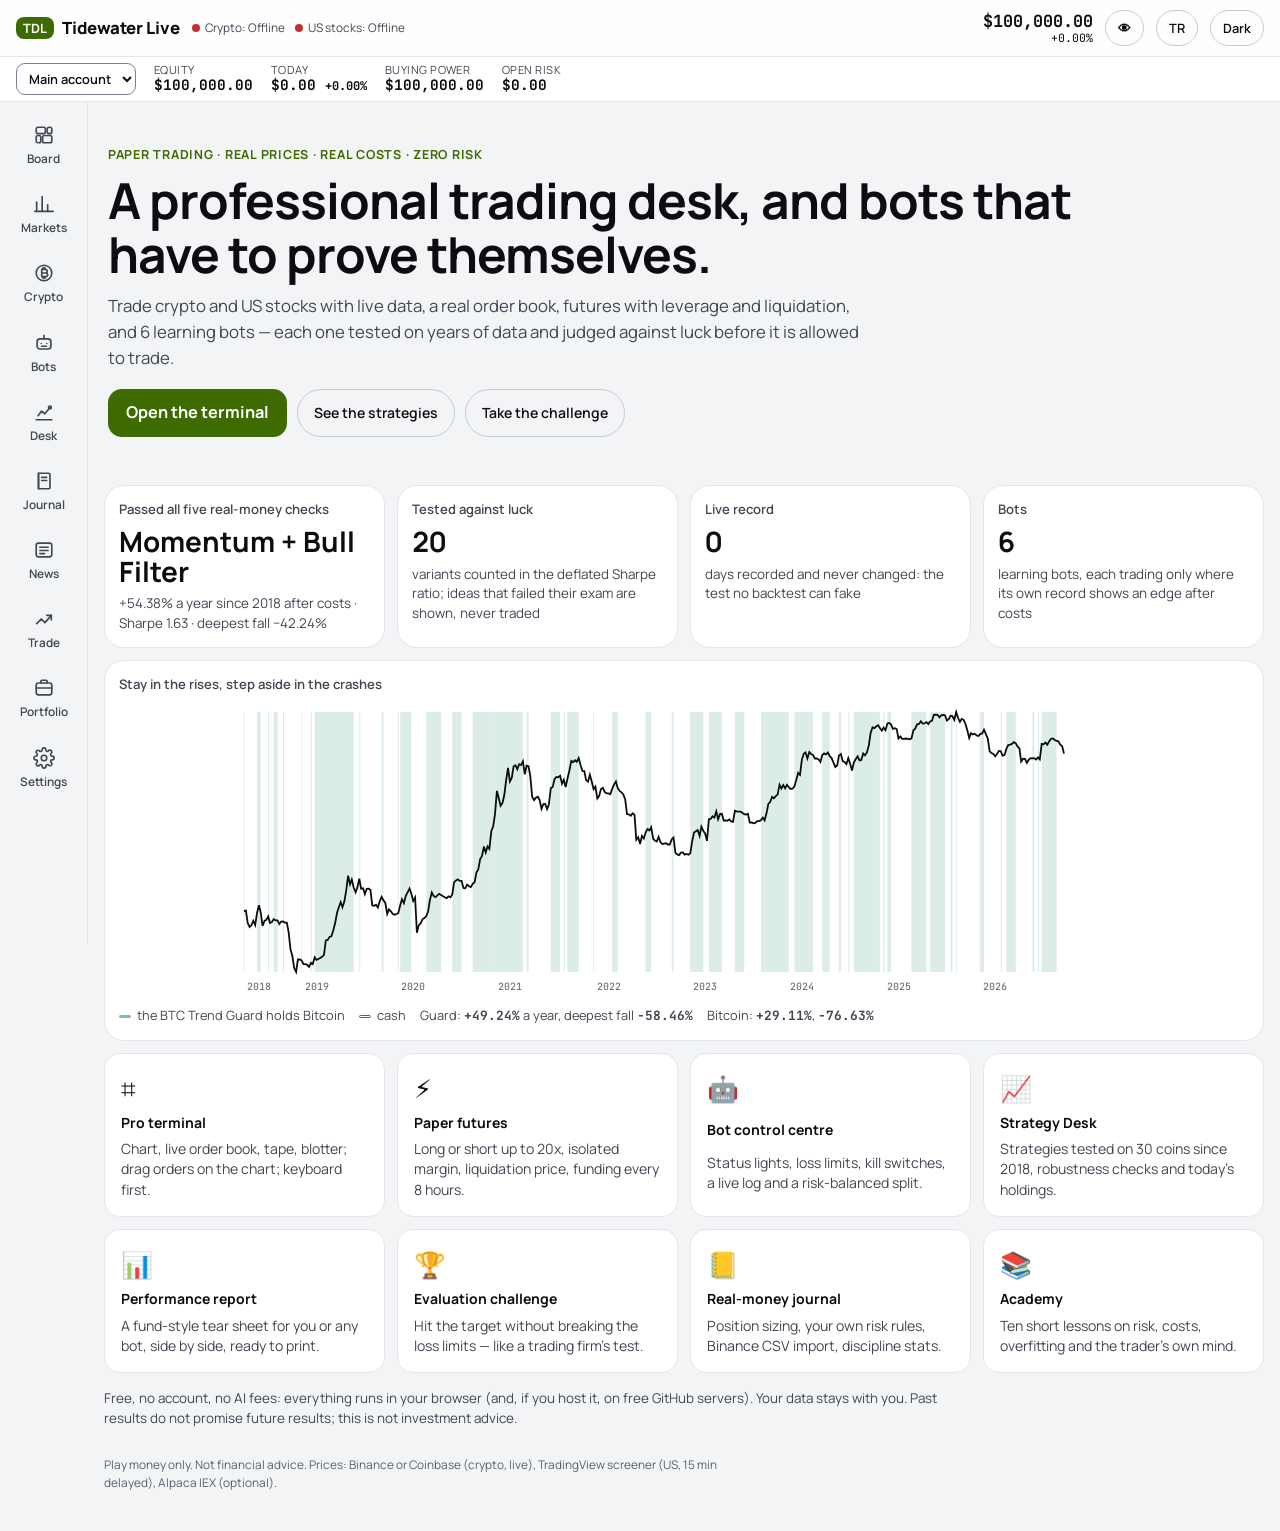
==== index.html @ 983a0f5e "Tidewater Live: site, bots and full source Root: the published kit (GitHub Pages site, PWA files, se" ====
<!doctype html>
<html lang="en">
<head>
<meta charset="utf-8">
<meta name="viewport" content="width=device-width,initial-scale=1,viewport-fit=cover">
<title>Tidewater Live: paper trading with real prices</title>
<meta name="description" content="Practise trading crypto and the whole US stock market with play money and real prices. Free, no sign-up.">
<link rel="manifest" href="manifest.webmanifest">
<meta name="theme-color" content="#0b0d10">
<link rel="icon" href="icon.svg" type="image/svg+xml">
<link rel="apple-touch-icon" href="icon-192.png">
<link rel="preconnect" href="https://fonts.googleapis.com">
<link rel="preconnect" href="https://fonts.gstatic.com" crossorigin>
<link rel="stylesheet" href="https://fonts.googleapis.com/css2?family=Manrope:wght@400;500;600;700;800&family=JetBrains+Mono:wght@400;500;600&display=swap">
<style>:root{
  color-scheme:dark;
  --bg:#0b0d10; --surface-1:#14171c; --surface-2:#1a1e24; --surface-3:#22272f;
  --glass:rgba(11,13,16,.82); --scrim:rgba(0,0,0,.66);
  --line:#252a32; --line-strong:#3a414c; --control-border:#68727f;
  --ink:#f5f7fa; --ink-2:#b4bbc7; --ink-3:#959dab;
  --accent:#c6ff3d; --accent-hover:#d4ff6a; --accent-press:#b0ec22; --on-accent:#0b0d10; --accent-soft:#232d10;
  --gain:#2fdd92; --gain-soft:#0f2a1e; --loss:#ff6b6b; --loss-soft:#351b1d; --on-trade:#0b0d10;
  --warn:#ffb547; --warn-soft:#332611; --brass:#e9c46a; --brass-soft:#2f2713; --focus:#c6ff3d;
  --chart-grid:#1b1f26; --chart-line:#eef1f5; --chart-area-gain:rgba(76,199,144,.14); --chart-area-loss:rgba(242,125,117,.14); --chart-volume:#2b313b; --chart-compare:#959dab;
  --elev-raised:0 10px 30px rgba(0,0,0,.4); --elev-overlay:0 28px 70px rgba(0,0,0,.62);
  --p-hp:#60a5fa; --p-wf:#f87171; --p-ga:#4ade80; --p-nr:#c4b5fd;
  --c-ai:#e9eef5; --ai-atlas:#eaa84a; --ai-pulse:#a78bfa; --ai-sentinel:#22d3ee;
  --c-mm:#6ea8fe; --c-value:#4cc790; --c-trend:#fb923c; --c-contrarian:#a78bfa; --c-pairs:#22d3ee; --c-news:#f472b6; --c-bear:#a8a29e; --c-index:#facc15; --c-whale:#93c5fd; --c-retail:#a3e635;
}
:root[data-tdx-theme="light"]{
  color-scheme:light;
  --bg:#f3f4f6; --surface-1:#ffffff; --surface-2:#ffffff; --surface-3:#eef0f3;
  --glass:rgba(255,255,255,.86); --scrim:rgba(11,13,16,.42);
  --line:#e3e6eb; --line-strong:#c5cbd4; --control-border:#7a8394;
  --ink:#0b0d10; --ink-2:#3f4753; --ink-3:#56606d;
  --accent:#3d6b00; --accent-hover:#335a00; --accent-press:#2a4a00; --on-accent:#ffffff; --accent-soft:#e9f5d3;
  --gain:#0a7c4d; --gain-soft:#e0f3e9; --loss:#c2302c; --loss-soft:#fbe5e4; --on-trade:#ffffff;
  --warn:#8f5400; --warn-soft:#fbefdc; --brass:#7f6110; --brass-soft:#f6efd9; --focus:#3d6b00;
  --chart-grid:#e9ecf0; --chart-line:#0b0d10; --chart-area-gain:rgba(13,122,78,.10); --chart-area-loss:rgba(192,55,47,.10); --chart-volume:#d5dae2; --chart-compare:#556275;
  --elev-raised:0 1px 2px rgba(16,24,40,.05),0 10px 28px rgba(16,24,40,.08); --elev-overlay:0 24px 64px rgba(16,24,40,.18);
  --p-hp:#1d4ed8; --p-wf:#dc2626; --p-ga:#15803d; --p-nr:#7c3aed;
  --c-ai:#0d1522; --ai-atlas:#b45309; --ai-pulse:#7c3aed; --ai-sentinel:#0e7490;
  --c-mm:#1f5fd1; --c-value:#0d7a4e; --c-trend:#c2410c; --c-contrarian:#7c3aed; --c-pairs:#0e7490; --c-news:#be185d; --c-bear:#57534e; --c-index:#a16207; --c-whale:#1e3a8a; --c-retail:#65a30d;
}
:root{--f-body:"Manrope",system-ui,-apple-system,"Segoe UI",sans-serif;--f-display:"Manrope",system-ui,-apple-system,"Segoe UI",sans-serif;--f-mono:"JetBrains Mono",ui-monospace,Menlo,Consolas,monospace}

/* Tidewater Live: layout and components (colours come from tokens.css, the same as the game) */
*{box-sizing:border-box}
html,body{margin:0}
body{background:var(--bg);color:var(--ink);font-family:var(--f-body);font-size:14px;line-height:1.45;-webkit-font-smoothing:antialiased}
button,input,select{font:inherit;color:inherit}
a{color:inherit}
.mono{font-family:var(--f-mono);font-variant-numeric:tabular-nums}
.up{color:var(--gain)}.down{color:var(--loss)}.muted{color:var(--ink-2)}.warn{color:var(--warn)}
.sr{position:absolute!important;width:1px;height:1px;margin:-1px;padding:0;overflow:hidden;clip:rect(0 0 0 0);white-space:nowrap;border:0}
:focus-visible{outline:3px solid var(--focus);outline-offset:2px}
/* frame */
.lv-top{position:sticky;top:0;z-index:20;display:flex;align-items:center;gap:12px;padding:10px max(16px,env(safe-area-inset-right,0px)) 10px max(16px,env(safe-area-inset-left,0px));background:var(--glass);backdrop-filter:blur(10px);border-bottom:1px solid var(--line)}
.lv-brand{display:flex;align-items:center;gap:8px;font-family:var(--f-display);font-weight:800;font-size:1.05rem;text-decoration:none}
.lv-brand b{background:var(--accent);color:var(--on-accent);border-radius:8px;padding:2px 7px;font-size:.8rem}
.lv-top .sp{flex:1}
.lv-nw{display:flex;flex-direction:column;align-items:flex-end;line-height:1.15}.lv-nw b{font-size:1.05rem}.lv-nw small{font-size:.72rem}
.lv-dots{display:flex;gap:10px;font-size:.74rem;color:var(--ink-2)}.lv-dot{display:inline-flex;align-items:center;gap:5px;white-space:nowrap}
.lv-dot i{width:8px;height:8px;border-radius:50%;background:var(--ink-3)}.lv-dot.ok i{background:var(--gain)}.lv-dot.mid i{background:var(--warn)}.lv-dot.bad i{background:var(--loss)}
.lv-tb{border:1px solid var(--line-strong);background:none;border-radius:999px;min-height:36px;padding:0 12px;cursor:pointer;font-weight:600;font-size:.8rem}
.lv-tb:hover{border-color:var(--ink-2)}
.lv-shell{display:grid;grid-template-columns:88px minmax(0,1fr);min-height:calc(100vh - 58px)}
.lv-nav{position:sticky;top:58px;align-self:start;height:calc(100vh - 58px);display:flex;flex-direction:column;gap:6px;padding:12px 8px;border-right:1px solid var(--line)}
.lv-nav a{display:flex;flex-direction:column;align-items:center;gap:4px;padding:10px 4px;border-radius:14px;text-decoration:none;color:var(--ink-2);font-size:.74rem;font-weight:600;min-height:56px;justify-content:center}
.lv-nav a svg{width:22px;height:22px;fill:none;stroke:currentColor;stroke-width:1.8;stroke-linecap:round;stroke-linejoin:round}
.lv-nav a:hover{color:var(--ink);background:var(--surface-2)}.lv-nav a[aria-current="page"]{color:var(--ink);background:var(--accent-soft)}.lv-nav a[aria-current="page"] svg{stroke:var(--accent)}
.lv-main{padding:16px max(16px,env(safe-area-inset-right,0px)) 40px 16px;min-width:0}
[hidden]{display:none!important}
.lv-h1{font-family:var(--f-display);font-size:clamp(1.4rem,3.5vw,2rem);margin:0 0 12px}
.lv-foot{margin:28px 0 0;font-size:.74rem;color:var(--ink-3);max-width:90ch}
/* tiles and panels (the Board look from the game) */
.bd{display:grid;grid-template-columns:repeat(4,minmax(0,1fr));grid-auto-flow:dense;gap:12px;max-width:1400px}
.bd-t,.pn{background:var(--surface-1);border:1px solid var(--line);border-radius:20px;padding:14px;display:flex;flex-direction:column;gap:8px;min-width:0}
.bd-t.w2{grid-column:span 2}.bd-t.h2{grid-row:span 2}
.bd-th{display:flex;align-items:center;gap:8px}.bd-th h2{margin:0;font-size:.82rem;font-weight:600;color:var(--ink-2)}.bd-th .sp{flex:1}
.bd-dot{width:8px;height:8px;border-radius:50%;flex:none;background:var(--accent)}.bd-dot.mk{background:#62b6ff}.bd-dot.game{background:var(--warn)}.bd-dot.news{background:var(--gain)}
.bd-big{font-family:var(--f-display);font-weight:700;font-size:1.75rem;line-height:1.05}
.bd-sub{font-size:.84rem;color:var(--ink-2);margin:0}
.bd-row{display:flex;justify-content:space-between;align-items:flex-end;gap:10px;flex-wrap:wrap}
.bd-more{font-size:.84rem;font-weight:600;text-decoration:none;min-height:32px;display:inline-flex;align-items:center;background:none;border:0;padding:0;cursor:pointer}
.bd-more:hover{text-decoration:underline}
.bd-spark{width:100%;height:70px;display:block}.bd-line{fill:none;stroke:var(--accent);stroke-width:2.2;vector-effect:non-scaling-stroke}.bd-area{fill:color-mix(in srgb,var(--accent) 16%,transparent)}
.hm-sec{font-size:.72rem;font-family:var(--f-mono);letter-spacing:.08em;text-transform:uppercase;color:var(--ink-2);margin:4px 0 2px}
.hm{display:grid;grid-template-columns:repeat(auto-fill,minmax(92px,1fr));gap:4px}
.hm button{border:0;border-radius:10px;padding:7px 8px;display:flex;flex-direction:column;align-items:flex-start;gap:1px;color:var(--ink);cursor:pointer;min-height:54px;text-align:left;transition:background-color .5s}
.hm button b{font-size:.82rem}.hm button span{font-size:.72rem}
.hm button[aria-pressed="true"]{outline:2px solid var(--ink);outline-offset:-2px}
.seg{display:inline-flex;gap:2px;padding:3px;border-radius:999px;background:var(--surface-3);flex-wrap:wrap}
.seg button{border:0;background:none;border-radius:999px;padding:0 12px;min-height:32px;cursor:pointer;font-size:.8rem;font-weight:600;color:var(--ink-2)}
.seg button[aria-pressed="true"]{background:var(--surface-1);color:var(--ink);box-shadow:0 1px 3px rgba(0,0,0,.25)}
.bs{display:grid;grid-template-columns:1fr 1fr;gap:8px}
.bs button,.go{min-height:48px;border-radius:14px;border:0;font-family:var(--f-display);font-weight:700;font-size:1.02rem;cursor:pointer}
.b-buy{background:#34d58a;color:#04120b}.b-sell{background:#ff7480;color:#1a0306}
.go{background:var(--accent);color:var(--on-accent);padding:0 18px}.go:disabled,.bs button:disabled{opacity:.45;cursor:not-allowed}
.ghost{border:1px solid var(--line-strong);background:none;border-radius:999px;min-height:40px;padding:0 16px;cursor:pointer;font-weight:600}
.ghost.sm{min-height:32px;padding:0 12px;font-size:.8rem}
.msg{min-height:1.3em;font-size:.84rem;color:var(--ink-2);margin:0}
.lg{list-style:none;margin:0;padding:0;display:grid;gap:4px}
.lg li{display:grid;grid-template-columns:28px minmax(0,1fr) minmax(40px,1fr) 70px;gap:8px;align-items:center;font-size:.82rem;padding:4px 6px;border-radius:8px}
.lg li.me{background:transparent;box-shadow:inset 3px 0 0 var(--accent);font-weight:700}
.lg .bar{height:8px;border-radius:4px;background:var(--surface-3);overflow:hidden}.lg .bar i{display:block;height:100%;border-radius:4px}
.cal{display:grid;grid-template-columns:repeat(15,minmax(0,1fr));gap:3px}.cal i{aspect-ratio:1;border-radius:4px;background:var(--surface-3)}.cal i.g{background:var(--gain)}.cal i.r{background:var(--loss)}
.ib{list-style:none;margin:0;padding:0;display:grid;gap:6px;font-size:.82rem}.ib li{display:grid;grid-template-columns:20px minmax(0,1fr);gap:6px}.ib time{display:block;font-size:.7rem;color:var(--ink-3)}
.gauge{height:10px;border-radius:5px;background:linear-gradient(90deg,var(--loss),var(--warn),var(--gain));position:relative}.gauge i{position:absolute;top:-4px;width:4px;height:18px;border-radius:2px;background:var(--ink);transform:translateX(-50%);transition:left 1s}
/* trade screen */
.tr-grid{display:grid;grid-template-columns:minmax(0,1.6fr) minmax(300px,1fr);gap:12px;max-width:1400px}
.tr-col{display:flex;flex-direction:column;gap:12px;min-width:0}
.tr-head{display:flex;align-items:flex-end;gap:14px;flex-wrap:wrap}.tr-head select{min-height:42px;border-radius:12px;border:1px solid var(--line-strong);background:var(--surface-1);padding:0 10px;font-weight:700}
.tr-px{font-family:var(--f-display);font-weight:800;font-size:2rem;line-height:1}
.tr-facts{display:flex;gap:16px;flex-wrap:wrap;font-size:.78rem;color:var(--ink-2)}.tr-facts b{color:var(--ink)}
.chart{width:100%;height:300px;display:block}.chart .gl{stroke:var(--chart-grid)}.chart text{fill:var(--ink-3);font-size:10px;font-family:var(--f-mono)}
.chart .cu{fill:var(--gain);stroke:var(--gain)}.chart .cd{fill:var(--loss);stroke:var(--loss)}
.book{width:100%;border-collapse:collapse;font-family:var(--f-mono);font-size:.78rem}.book td{padding:2px 6px;position:relative}.book td.r{text-align:right}
.book .ask{color:var(--loss)}.book .bid{color:var(--gain)}.book .dep{position:absolute;top:1px;bottom:1px;right:0;opacity:.16;border-radius:3px}.book .ask .dep{background:var(--loss)}.book .bid .dep{background:var(--gain)}
.book .mid td{text-align:center;color:var(--ink-2);font-family:var(--f-body);font-size:.72rem;padding:4px}
.fld{display:grid;gap:4px;font-size:.8rem;font-weight:600;color:var(--ink-2)}.fld input{min-height:44px;border-radius:12px;border:1px solid var(--control-border);background:var(--surface-2);padding:0 12px;font-family:var(--f-mono);font-size:1rem;color:var(--ink);width:100%}
.fld-row{display:flex;gap:8px;align-items:flex-end}.fld-row .fld{flex:1}
.tbl{width:100%;border-collapse:collapse;font-size:.8rem}.tbl th,.tbl td{padding:7px 8px;text-align:left;border-bottom:1px solid var(--line);white-space:nowrap}.tbl th{font-size:.72rem;color:var(--ink-2);font-weight:600}.tbl .r{text-align:right}
.tblw{overflow-x:auto}
.empty{color:var(--ink-3);font-size:.84rem;margin:6px 0}
/* order journey card */
.oj{border:1px solid color-mix(in srgb,var(--accent) 40%,var(--line));background:color-mix(in srgb,var(--accent) 6%,var(--surface-1));border-radius:16px;padding:10px 12px;display:grid;gap:6px;font-size:.8rem}
.oj-h{display:flex;justify-content:space-between;align-items:center}.oj-h b{font-family:var(--f-display);font-size:.95rem}
.oj ol{list-style:none;margin:0;padding:0;display:grid;gap:3px}.oj li{display:grid;grid-template-columns:minmax(0,max-content) minmax(40px,1fr) max-content;gap:8px;align-items:center;font-family:var(--f-mono);font-size:.76rem}
.oj .bar{height:10px;border-radius:4px;background:color-mix(in srgb,var(--ink-3) 35%,transparent);overflow:hidden}.oj .bar i{display:block;height:100%;background:var(--accent)}
.oj-x{background:none;border:0;font-size:1.2rem;cursor:pointer;color:var(--ink-2);min-width:32px;min-height:32px}
/* settings */
.set{max-width:720px;display:grid;gap:12px}.set .pn h2{margin:0;font-size:1rem}.set .pn p{margin:0}
.st-ok{color:var(--gain);font-weight:700}.st-bad{color:var(--loss);font-weight:700}.st-mid{color:var(--warn);font-weight:700}
.toast{position:fixed;left:50%;bottom:calc(84px + env(safe-area-inset-bottom,0px));transform:translateX(-50%);background:var(--surface-3);color:var(--ink);border:1px solid var(--line-strong);border-radius:14px;padding:10px 16px;font-size:.86rem;max-width:calc(100vw - 32px);z-index:40;box-shadow:var(--elev-overlay)}
@media (max-width:1100px){.bd{grid-template-columns:repeat(2,minmax(0,1fr))}.tr-grid{grid-template-columns:minmax(0,1fr)}}
@media (max-width:760px){
  .lv-shell{grid-template-columns:minmax(0,1fr)}
  .lv-nav{position:fixed;top:auto;bottom:0;left:0;right:0;height:auto;flex-direction:row;justify-content:space-around;padding:6px 6px calc(6px + env(safe-area-inset-bottom,0px));border-right:0;border-top:1px solid var(--line);background:var(--glass);backdrop-filter:blur(10px);z-index:20}
  .lv-nav a{flex:1;min-height:52px}
  .lv-main{padding-bottom:96px}
  .lv-dots{display:none}
  .lv-brand span{display:none}.lv-top{gap:8px}.lv-tb{padding:0 10px}
  .bd{grid-template-columns:minmax(0,1fr)}.bd-t.w2{grid-column:auto}
  .chart{height:230px}
}
@media (prefers-reduced-motion:reduce){*{transition:none!important;animation:none!important}}

/* Markets screen and the trade search */
.mk-ctl{display:grid;gap:10px;margin:12px 0}.mk-row{display:flex;flex-wrap:wrap;gap:8px;align-items:center}
#mk-sec{min-height:40px;border-radius:12px;border:1px solid var(--control-border);background:var(--surface-2);color:var(--ink);padding:0 10px;font:inherit;max-width:100%}
.mk-ctl .seg{flex-wrap:wrap;max-width:100%}
#mk-idx{margin-top:4px}.mk-i{display:grid;gap:4px;text-decoration:none;color:var(--ink)}a.mk-i:hover{border-color:var(--line-strong)}
.mk-tbl td,.mk-tbl th{white-space:nowrap}.mk-nm{max-width:280px;overflow:hidden;text-overflow:ellipsis}.mk-tk{font-weight:700;color:var(--ink)}
.tr-find{position:relative;margin-bottom:10px}.tr-hits{list-style:none;margin:0;padding:0;position:absolute;left:0;right:0;top:100%;z-index:15;background:var(--surface-1, var(--surface-2));border:1px solid var(--line);border-radius:12px;box-shadow:0 12px 30px rgba(0,0,0,.25);overflow:hidden}
.tr-hits:empty{display:none}.tr-hits li.empty{padding:10px 12px}
.tr-hits button{display:grid;grid-template-columns:72px minmax(0,1fr) auto;gap:8px;width:100%;text-align:left;padding:10px 12px;border:0;background:none;color:var(--ink);font:inherit;cursor:pointer;min-height:44px;align-items:center}
.tr-hits button:hover,.tr-hits button:focus-visible{background:var(--surface-3)}.tr-hits button span:nth-child(2){overflow:hidden;text-overflow:ellipsis;white-space:nowrap;color:var(--ink-2)}.tr-hits i{font-style:normal}
@media (max-width:760px){ .mk-nm{max-width:150px} .lv-nav a{font-size:.68rem} }

.perf{display:grid;gap:8px;padding:6px 0}.perf-h{margin:6px 0 0;font-size:.82rem;color:var(--ink-2);font-weight:600}
.perf-l{list-style:none;margin:0;padding:0;display:grid;gap:6px}.perf-l li{display:grid;grid-template-columns:90px minmax(0,1fr) 80px;gap:10px;align-items:center;font-size:.84rem}
.perf-l li>span:last-child{text-align:right}.pf-bar{position:relative;height:12px;background:var(--surface-3);border-radius:6px}
.pf-bar::after{content:"";position:absolute;left:50%;top:-2px;bottom:-2px;width:1px;background:var(--line-strong)}
.pf-bar i{position:absolute;top:0;bottom:0;border-radius:6px}.pf-bar i.pos{left:50%;background:var(--gain)}.pf-bar i.neg{right:50%;background:var(--loss)}
.rng{display:grid;grid-template-columns:auto minmax(0,1fr) auto;gap:10px;align-items:center;font-size:.8rem}.rng-b{position:relative;height:8px;border-radius:4px;background:linear-gradient(90deg,var(--loss),var(--warn),var(--gain))}
.rng-b i{position:absolute;top:-5px;width:4px;height:18px;margin-left:-2px;border-radius:2px;background:var(--ink)}
.tr-det{margin-top:8px;padding-top:8px;border-top:1px solid var(--line)}
#mk-idx{grid-template-columns:repeat(5,minmax(0,1fr))}
@media (max-width:1100px){ #mk-idx{grid-template-columns:repeat(3,minmax(0,1fr))} }
@media (max-width:760px){ #mk-idx{grid-template-columns:repeat(2,minmax(0,1fr))} #mk-idx .mk-i:last-child{grid-column:1/-1} .mk-i .bd-big{font-size:1.25rem} .mk-i{padding:12px} }

/* Crypto screen and the bots */
.cx-top{grid-template-columns:repeat(4,minmax(0,1fr))!important}.cx-sec{margin-top:16px;display:grid;gap:10px}.cx-sh{display:flex;align-items:baseline;justify-content:space-between;gap:10px;flex-wrap:wrap}.cx-sh h2{margin:0;font-size:1.15rem}
.cx-find{flex:1;min-width:200px}
.ai-grid{display:grid;grid-template-columns:repeat(3,minmax(0,1fr));gap:12px}
.ai-card{background:var(--surface-1);border:1px solid var(--line);border-radius:18px;padding:16px;display:grid;gap:8px;align-content:start}.ai-card.off{opacity:.7}
.ai-card header{display:flex;gap:10px;align-items:center}.ai-card h3{margin:0;font-size:1.05rem}.ai-ico{font-size:1.6rem;line-height:1}
.ai-tag{font-size:.74rem;color:var(--ink-2);font-weight:600}.ai-d{margin:0;font-size:.8rem;color:var(--ink-2);line-height:1.45}
.ai-st{display:flex;flex-wrap:wrap;gap:6px 14px;font-size:.78rem;color:var(--ink-2)}.ai-h{margin:2px 0 0;font-size:.8rem;color:var(--ink-2);font-weight:600}
.chip{display:inline-flex;gap:4px;padding:2px 8px;border-radius:999px;background:var(--surface-3);font-family:var(--f-mono);font-size:.74rem;color:var(--ink)}.chip i{font-style:normal}
.ai-think{list-style:none;margin:0;padding:0;display:grid;gap:3px;font-size:.76rem}.ai-think li{display:grid;grid-template-columns:44px minmax(0,1fr);gap:6px;color:var(--ink-2)}.ai-think b{color:var(--ink);font-family:var(--f-mono);font-weight:600}
.ai-btn{justify-content:flex-start;gap:8px}.ai-why{font-size:.76rem;color:var(--ink-2);white-space:normal;min-width:220px}
@media (max-width:1100px){ .ai-grid{grid-template-columns:minmax(0,1fr)} .cx-top{grid-template-columns:repeat(2,minmax(0,1fr))!important} }
@media (max-width:760px){ .lv-nav a{font-size:.62rem;padding:8px 2px} .lv-nav a svg{width:20px;height:20px} }

/* Bots and News */
.ai-more summary{cursor:pointer;font-size:.8rem;font-weight:600;color:var(--ink-2);padding:4px 0}.ai-more[open] summary{color:var(--ink)}
#bots{display:grid;gap:12px}#bots .ai-grid{grid-template-columns:repeat(3,minmax(0,1fr))}
.nw{list-style:none;margin:0;padding:0;display:grid}.nw li{padding:10px 0;border-bottom:1px solid var(--line);display:grid;gap:3px}.nw li:last-child{border-bottom:0}
.nw a{color:var(--ink);text-decoration:none;font-weight:600;line-height:1.35}.nw a:hover{text-decoration:underline}.nw-m{font-size:.74rem;color:var(--ink-3)}.nw p{margin:0;font-size:.8rem;color:var(--ink-2);line-height:1.4}
.nw-s li{padding:7px 0}.nw-s a{font-size:.84rem}.nw-tabs{flex-wrap:wrap}.nw-h2{margin-top:18px}.nw-mine{font-size:.8rem;color:var(--ink-2);display:flex;gap:6px;align-items:center}
.tbl tr.mine td{background:color-mix(in srgb,var(--accent) 8%,transparent)}
#nw{display:grid;gap:12px}#nw-body h2{margin:0 0 6px;font-size:1.05rem}
@media (max-width:1100px){ #bots .ai-grid{grid-template-columns:repeat(2,minmax(0,1fr))} }
@media (max-width:760px){ #bots .ai-grid{grid-template-columns:minmax(0,1fr)} .lv-nav{overflow-x:auto;justify-content:flex-start;scrollbar-width:none} .lv-nav::-webkit-scrollbar{display:none} .lv-nav a{flex:0 0 64px} }

/* performance */
.pf-grid{display:grid;grid-template-columns:repeat(auto-fill,minmax(180px,1fr));gap:8px}.pf-t{background:var(--surface-2);border:1px solid var(--line);border-radius:12px;padding:10px 12px;display:grid;gap:4px}.pf-t b{font-size:1.15rem}
.pf-chart{height:220px}.pf-leg{display:flex;flex-wrap:wrap;gap:14px;font-size:.8rem;color:var(--ink-2);margin:4px 0 0}.pf-leg i{display:inline-block;width:12px;height:3px;border-radius:2px;margin-right:6px;vertical-align:middle}

/* watchlist and alerts */
.tr-star{font-size:1.15rem;min-width:44px;min-height:44px;padding:0;color:var(--warn)}#al-kind{min-height:44px;border-radius:12px;border:1px solid var(--control-border);background:var(--surface-2);color:var(--ink);padding:0 10px;font:inherit;max-width:100%}
#al-tr .fld-row{flex-wrap:wrap}.tr-head{flex-wrap:wrap}

.mg-row{flex-wrap:wrap;align-items:flex-end}#mg-bot{min-height:44px;border-radius:12px;border:1px solid var(--control-border);background:var(--surface-2);color:var(--ink);padding:0 10px;font:inherit;max-width:100%}.mg-row .go{min-height:44px;width:auto;padding:0 22px}

/* strategy lab */
#lab{display:grid;gap:12px}.lab-f{display:grid;gap:10px}.lab-row{flex-wrap:wrap;align-items:flex-end}.lab-row .fld{min-width:150px}.lab-row select{min-height:44px;border-radius:12px;border:1px solid var(--control-border);background:var(--surface-2);color:var(--ink);padding:0 10px;font:inherit;max-width:100%}
.lab-ck{display:flex;gap:6px;align-items:center;font-size:.8rem;color:var(--ink-2);min-height:44px}.lab-go{display:inline-flex;width:auto;padding:0 22px;align-items:center;text-decoration:none;min-height:44px}#lb-res h2{margin:0 0 4px;font-size:1.05rem}
.srv-note:not(:empty){background:color-mix(in srgb,var(--accent) 10%,transparent);border-radius:12px;padding:10px 12px;color:var(--ink)}
.ar-top{grid-template-columns:repeat(4,minmax(0,1fr))!important}.ar-reg{display:flex;flex-wrap:wrap;gap:6px 14px;font-size:.84rem;color:var(--ink-2)}#arena{display:grid;gap:12px}.ai-diary li{grid-template-columns:1fr}
.ar-idle td{color:var(--ink-3)}.ar-idle td b{font-weight:500}
@media (max-width:1100px){ .ar-top{grid-template-columns:repeat(2,minmax(0,1fr))!important} }

#replay{position:fixed;inset:0;z-index:60;background:var(--scrim);display:grid;place-items:center;padding:16px}#replay[hidden]{display:none}
.rp-card{background:var(--surface-1);border:1px solid var(--line);border-radius:16px;padding:16px;max-width:820px;width:100%;max-height:90vh;overflow:auto}
.rp-card .bd-th{display:flex;justify-content:space-between;align-items:center;gap:8px}.rp-x{background:none;border:1px solid var(--line);border-radius:10px;color:var(--ink);width:34px;height:34px;cursor:pointer}
.rp-why{margin:8px 0 0;padding-left:18px;display:grid;gap:6px;font-size:.9rem}.ai-log tbody tr{cursor:pointer}.ai-log tbody tr:hover td{background:rgba(127,127,127,.08)}
.ar-warn{border-left:3px solid var(--warn);padding-left:10px}
.dk-corr td,.dk-corr th{padding:6px 8px}.dk-h3{font-size:1rem;margin:18px 0 6px}.dk-notes{margin-top:12px}.dk-notes ul{display:grid;gap:6px;padding-left:18px}.dk-tbl td.mono{white-space:nowrap}
.jr-grid{display:grid;grid-template-columns:repeat(auto-fill,minmax(180px,1fr));gap:10px;margin:8px 0}.jr-wide{grid-column:1/-1}.jr-cols{display:grid;grid-template-columns:repeat(auto-fit,minmax(260px,1fr));gap:12px;margin:8px 0}
.jr-file{position:relative;overflow:hidden;cursor:pointer;display:inline-flex;align-items:center}.jr-file input{position:absolute;inset:0;opacity:0;cursor:pointer}.jr-add summary{cursor:pointer;margin:6px 0 4px;font-weight:600}
.lr summary{cursor:pointer;list-style:none}.lr summary h2{display:inline;font-size:1.05rem}.lr summary::before{content:'▸ ';color:var(--ink-3)}.lr[open] summary::before{content:'▾ '}.lr p{line-height:1.6;margin:10px 0 0}
.fld select{min-height:44px;border-radius:12px;border:1px solid var(--control-border);background:var(--surface-2);padding:0 10px;font-size:.95rem;color:var(--ink);width:100%}
.jr-sel{min-height:34px;border-radius:10px;border:1px solid var(--control-border);background:var(--surface-2);color:var(--ink);padding:0 6px;font-size:.85rem;max-width:180px}
.seg button[aria-checked="true"],.seg button[aria-selected="true"]{background:var(--surface-1);color:var(--ink);box-shadow:0 1px 3px rgba(0,0,0,.25)}
.set{grid-template-columns:minmax(0,1fr)}.set .pn{min-width:0}

/* chart toolbar row (chui.js toolbar + data source line) */
.tr-tbr{display:flex;flex-direction:column;gap:4px;min-width:0}
#tr-tf{width:100%;min-width:0;display:flex}

/* ---------- the professional shell: account bar, terminal, futures, bots control centre, report, challenge, welcome, palette ---------- */
.acct{display:flex;flex-wrap:wrap;align-items:center;gap:6px 18px;padding:6px 16px;border-bottom:1px solid var(--line);background:var(--surface-1);font-size:.8rem}
.acct>span{display:flex;flex-direction:column;line-height:1.15}.acct small{color:var(--ink-2);font-size:.7rem;text-transform:uppercase;letter-spacing:.04em}.acct b{font-size:.9rem}.acct b i{font-style:normal;font-size:.75rem}
.acct-sel select{min-height:32px;border-radius:9px;border:1px solid var(--control-border);background:var(--surface-2);color:var(--ink);padding:0 8px;font-weight:600}
.acct-ch{margin-left:auto;font-weight:600;color:var(--warn)}
@media (max-width:700px){.acct{gap:4px 12px;padding:6px 10px;overflow-x:auto;flex-wrap:nowrap}.acct>span{flex:0 0 auto}}
/* price flashes */
@keyframes flUp{from{background:var(--gain-soft)}to{background:transparent}}@keyframes flDn{from{background:var(--loss-soft)}to{background:transparent}}
.fl-up{animation:flUp .6s ease-out}.fl-dn{animation:flDn .6s ease-out}
@media (prefers-reduced-motion:reduce){.fl-up,.fl-dn{animation:none}}
/* terminal mode */
.tm-tog{margin-left:6px}.tm-tape,.tm-blot,.tm-sheet{display:none}
html.term .tm-tape,html.term .tm-blot{display:block}
html.term #v-trade .tr-grid{grid-template-columns:minmax(0,1fr) minmax(300px,340px);gap:10px;max-width:none}
html.term #v-trade .tr-col:first-child{display:grid;grid-template-columns:minmax(0,1fr) 270px;grid-template-areas:"chart book" "chart tape" "blot blot";gap:10px;align-content:start}
html.term #v-trade .tr-col:first-child>.pn:nth-child(1){grid-area:chart;position:relative}html.term #v-trade .tr-col:first-child>.pn:nth-child(2){grid-area:book}html.term #v-trade .tr-col:first-child>.pn:nth-child(3){display:none}
html.term #tm-tape{grid-area:tape;max-height:340px;overflow:auto}html.term #tm-blot{grid-area:blot}
html.term #v-trade .pn{padding:10px 12px}html.term #v-trade .tr-px{font-size:1.6rem}
.tape td{padding:2px 6px;font-size:.78rem}
#tm-ol{position:absolute;pointer-events:none}#tm-ol svg{width:100%;height:100%;overflow:visible}#tm-ol text{font-size:11px;font-family:var(--f-mono);paint-order:stroke;stroke:var(--surface-1);stroke-width:3px}
#tm-ol .dr{pointer-events:auto;cursor:ns-resize}#tm-ol .dr .hit{pointer-events:stroke}#tm-ol .drag line:first-child{stroke-width:2.5}
@media (max-width:980px){html.term #v-trade .tr-grid{grid-template-columns:1fr}html.term #v-trade .tr-col:first-child{grid-template-columns:1fr;grid-template-areas:"chart" "book" "tape" "blot"}}
@media (max-width:700px){html.term .tm-sheet{display:block;width:100%;min-height:40px;border:0;border-radius:10px;background:var(--surface-3);color:var(--ink);font-weight:700;margin-bottom:6px;cursor:pointer}
  html.term #tk,html.term #fut-tk{position:fixed;left:0;right:0;bottom:64px;z-index:40;max-height:72vh;overflow:auto;border-radius:16px 16px 0 0;box-shadow:0 -6px 24px rgba(0,0,0,.35);transform:translateY(calc(100% - 52px));transition:transform .25s}
  html.term #tk.open{transform:none}html.term #v-trade{padding-bottom:70px}}
/* futures */
.mk-sw{display:flex;align-items:center;gap:10px;flex-wrap:wrap}
.risk-bar{height:8px;border-radius:999px;background:var(--surface-3);overflow:hidden;margin:6px 0}.risk-bar i{display:block;height:100%;background:var(--gain);border-radius:999px}.risk-bar i.warm{background:var(--warn)}.risk-bar i.hot{background:var(--loss)}.risk-bar i.ok{background:var(--gain)}
.fut-sum td{padding:4px 6px}tr.liq-warm td{background:var(--warn-soft)}tr.liq-hot td{background:var(--loss-soft)}
#fut-lev{width:100%;accent-color:var(--accent);min-height:28px}
/* bot control centre */
.bo-grid{display:grid;grid-template-columns:repeat(auto-fill,minmax(240px,1fr));gap:10px}
.bo-card{border:1px solid var(--line);border-radius:14px;padding:10px 12px;background:var(--surface-2);display:grid;gap:6px}
.bo-card header{display:flex;align-items:center;gap:8px}.bo-card header b{flex:1;font-size:.9rem}.bo-st{font-size:.72rem;color:var(--ink-3)}
.bo-led{width:10px;height:10px;border-radius:50%;background:var(--ink-3);flex:0 0 auto}.bo-pos .bo-led{background:var(--gain);box-shadow:0 0 0 3px var(--gain-soft);animation:pulse 2s infinite}.bo-ready .bo-led{background:var(--gain)}.bo-wait .bo-led{background:var(--warn)}.bo-brk .bo-led{background:var(--loss)}.bo-off .bo-led{background:var(--ink-3)}
@keyframes pulse{50%{box-shadow:0 0 0 6px transparent}}@media (prefers-reduced-motion:reduce){.bo-pos .bo-led{animation:none}}
.bo-row{display:flex;align-items:center;justify-content:space-between;gap:8px}.spark{width:120px;height:28px}
.bo-last{font-size:.78rem;color:var(--ink-2);margin:0;min-height:2.2em}.bo-card footer{display:flex;align-items:center;justify-content:space-between;gap:8px;flex-wrap:wrap}
.bo-lim{font-size:.72rem;color:var(--ink-3);display:flex;gap:4px;align-items:center}.bo-lim select{min-height:30px;border-radius:8px;border:1px solid var(--control-border);background:var(--surface-1);color:var(--ink)}
.bo-two{display:grid;grid-template-columns:minmax(0,1.4fr) minmax(0,1fr);gap:12px;margin-top:12px}@media (max-width:900px){.bo-two{grid-template-columns:1fr}}
.bo-log{list-style:none;margin:0;padding:0;font-family:var(--f-mono);font-size:.76rem;max-height:340px;overflow:auto;display:grid;gap:3px}.bo-log time{color:var(--ink-3)}
#bo-ops{margin-bottom:12px}
/* report */
.rp-bar{display:flex;gap:10px;flex-wrap:wrap;align-items:flex-end;margin-bottom:12px}.rp-sheet{background:var(--surface-1);border:1px solid var(--line);border-radius:16px;padding:18px;display:grid;gap:16px}
.rp-sheet h3{font-size:.95rem;margin:0 0 6px}.rp-cols{display:grid;grid-template-columns:repeat(auto-fit,minmax(300px,1fr));gap:16px}.rp-heat td{padding:4px 6px;font-size:.75rem}.rp-head h2{margin:0}
@media print{body{background:#fff!important;color:#111!important}.lv-top,.lv-nav,.acct,.no-print,.lv-foot,#pal,#replay{display:none!important}.lv-main{padding:0!important;margin:0!important}
  .rp-sheet{border:0;background:#fff;color:#111;padding:0}.rp-sheet *{color:#111!important}.rp-sheet section{break-inside:avoid}.chart .gl{stroke:#ccc}}
/* challenge */
.ch-presets{display:grid;grid-template-columns:repeat(auto-fit,minmax(220px,1fr));gap:12px;margin:12px 0}.ch-rules{padding-left:18px;margin:8px 0}
.ch-bar{margin:10px 0}.ch-l{display:flex;justify-content:space-between;font-size:.85rem}.ch-cert{width:100%;max-width:720px;height:auto;border-radius:16px;display:block;margin:12px 0}
/* welcome */
.wc-hero{padding:28px 4px 18px;max-width:980px}.wc-kicker{color:var(--accent);font-weight:700;letter-spacing:.06em;text-transform:uppercase;font-size:.78rem;margin:0}
.wc-h{font-size:clamp(1.8rem,4.2vw,3.1rem);line-height:1.08;margin:10px 0 12px;letter-spacing:-.02em}.wc-lead{font-size:1.05rem;color:var(--ink-2);max-width:760px;line-height:1.55;margin:0}
.wc-cta{display:flex;gap:10px;flex-wrap:wrap;margin:18px 0}.wc-cta a{text-decoration:none;display:inline-flex;align-items:center}
.wc-tick{display:flex;gap:18px;flex-wrap:wrap;font-size:.85rem;border-top:1px solid var(--line);border-bottom:1px solid var(--line);padding:8px 0}.wc-tick i{font-style:normal}
.wc-proof{display:grid;grid-template-columns:repeat(auto-fit,minmax(220px,1fr));gap:12px;margin:12px 0}
.wc-fig{margin:0}.wc-grid{display:grid;grid-template-columns:repeat(auto-fill,minmax(230px,1fr));gap:12px;margin:12px 0}
.wc-card{display:grid;gap:6px;padding:16px;border:1px solid var(--line);border-radius:16px;background:var(--surface-1);color:var(--ink);text-decoration:none;transition:transform .15s,border-color .15s}
.wc-card:hover,.wc-card:focus-visible{transform:translateY(-2px);border-color:var(--accent)}.wc-card span:last-child{color:var(--ink-2);font-size:.88rem;line-height:1.45}.wc-ico{font-size:1.6rem}
.wc-foot{max-width:860px;margin:16px 0 8px}
/* command palette */
#pal{position:fixed;inset:0;z-index:70;background:var(--scrim);display:grid;place-items:start center;padding:12vh 16px 16px}#pal[hidden]{display:none}
.pal-card{width:100%;max-width:560px;background:var(--surface-1);border:1px solid var(--line-strong);border-radius:16px;padding:12px;box-shadow:0 20px 60px rgba(0,0,0,.45)}
#pal-q{width:100%;min-height:46px;border-radius:12px;border:1px solid var(--control-border);background:var(--surface-2);color:var(--ink);padding:0 14px;font-size:1rem}
.pal-list{list-style:none;margin:8px 0 0;padding:0;max-height:52vh;overflow:auto}.pal-list li{display:flex;justify-content:space-between;gap:10px;padding:9px 12px;border-radius:10px;cursor:pointer}
.pal-list li span{color:var(--ink-3);font-size:.82rem}.pal-list li[aria-selected="true"],.pal-list li:hover{background:var(--surface-3)}
kbd{font-family:var(--f-mono);font-size:.78rem;border:1px solid var(--line-strong);border-bottom-width:2px;border-radius:6px;padding:1px 6px;background:var(--surface-2)}
/* compact density */
html.dense .pn{padding:10px 12px}html.dense .tbl td,html.dense .tbl th{padding:5px 8px}html.dense .bd-big{font-size:1.35rem}html.dense .fld input,html.dense .fld select{min-height:36px}html.dense .bd{gap:8px}
/* colour-blind safe: blue for up, orange for down */
:root.cb{--gain:#3b82f6;--gain-soft:rgba(59,130,246,.18);--loss:#f59e0b;--loss-soft:rgba(245,158,11,.18)}
/* the light theme sets --gain/--loss on :root[data-tdx-theme="light"] (0,2,0): this must outrank it, with shades that keep
   white text (--on-trade) at 4.5:1 or more: #1d4ed8 6.7:1, #b45309 5.0:1 */
:root.cb[data-tdx-theme="light"]{--gain:#1d4ed8;--gain-soft:#dbeafe;--loss:#b45309;--loss-soft:#fdecd3}

/* ---------- pro chart engine (piece 3): everything under #tr-chart / .ch-* ---------- */
#tr-chart{position:relative;min-width:0}
#tr-chart .ch-empty{min-height:200px;display:grid;place-items:center;margin:0}
#tr-chart .ch-wrap{position:relative;outline:none;user-select:none;-webkit-user-select:none;-webkit-touch-callout:none;border-radius:8px}
#tr-chart .ch-wrap:focus-visible{box-shadow:0 0 0 2px var(--focus)}
#tr-chart svg.chart{width:100%;display:block;touch-action:pan-y;cursor:crosshair;overflow:hidden}
#tr-chart svg.chart.ch-grab{cursor:grabbing}
/* candles, bars, line, area */
.chart .ch-wk{fill:none;stroke-width:1}
.chart rect.cu,.chart rect.cd{stroke-width:0}
.chart rect.ch-ho{fill-opacity:0;stroke-width:1}
.chart .ch-ob{stroke-width:1.2}
.chart .ch-ln{fill:none;stroke:var(--accent);stroke-width:1.6;stroke-linejoin:round}
.chart .ch-ar{stroke:none}
/* axes, separators, levels */
.chart .ch-sep{stroke:var(--line-strong);stroke-width:1}
.chart .ch-lv{stroke:var(--ink-3);stroke-dasharray:4 4;stroke-width:1;opacity:.55}
.chart text.ch-tl{fill:var(--ink-3)}
.chart text.ch-tm{fill:var(--ink-2);font-weight:700}
.chart text.ch-pvt{font-size:9px}
.chart .ch-hlm{stroke:var(--ink-3);stroke-width:1}
.chart text.ch-hlt{fill:var(--ink-2);font-size:9.5px}
/* last price, indicator tags, countdown */
.chart .ch-lp{stroke-width:1;stroke-dasharray:2 3}
.chart .ch-lp.up{stroke:var(--gain)}.chart .ch-lp.down{stroke:var(--loss)}
.chart .ch-lpb.up{fill:var(--gain)}.chart .ch-lpb.down{fill:var(--loss)}
.chart text.ch-lpt{fill:var(--on-trade);font-weight:700}
.chart text.ch-cdt{font-weight:500;font-size:9.5px}
.chart text.ch-tg{font-size:9.5px;font-weight:600}
/* my fills */
.chart .ch-mk.b{fill:var(--gain)}.chart .ch-mk.s{fill:var(--loss)}
.chart .ch-mk{stroke:var(--surface-1);stroke-width:.8;cursor:default}
/* crosshair */
.chart .ch-x{pointer-events:none}
.chart .ch-xl{fill:none;stroke:var(--ink-3);stroke-width:1;stroke-dasharray:4 3}
.chart .ch-xb{fill:var(--ink)}
.chart text.ch-xt{fill:var(--bg);font-weight:600}
/* legend */
#tr-chart .ch-lgs{position:absolute;inset:0;pointer-events:none;overflow:hidden}
#tr-chart .ch-lg{position:absolute;left:6px;display:flex;flex-direction:column;align-items:flex-start;gap:1px;font:500 11px/1.4 var(--f-mono);color:var(--ink-2);pointer-events:none}
#tr-chart .ch-lr{display:flex;flex-wrap:wrap;align-items:center;gap:0 6px;max-width:100%;padding:0 4px;border-radius:5px;background:color-mix(in srgb,var(--surface-1) 78%,transparent)}
#tr-chart .ch-sy{font:800 12px/1.4 var(--f-body);color:var(--ink)}
#tr-chart .ch-k{color:var(--ink-3);text-decoration:none;cursor:help}
#tr-chart .ch-lr .up{color:var(--gain)}#tr-chart .ch-lr .down{color:var(--loss)}
#tr-chart .ch-v{color:var(--ink);display:inline-flex;align-items:center;gap:3px;white-space:nowrap}
#tr-chart .ch-v::before{content:"";width:8px;height:8px;border-radius:2px;background:var(--sw,var(--ink-3));flex:0 0 auto}
#tr-chart .ch-v.ch-nil{display:none}
#tr-chart .ch-lg button{pointer-events:auto;font:inherit;color:var(--ink);background:none;border:0;padding:0 4px;margin:0;border-radius:4px;cursor:pointer;min-height:22px;min-width:22px;display:inline-flex;align-items:center;justify-content:center}
#tr-chart .ch-lg button:hover{background:var(--surface-3)}
#tr-chart .ch-lg button:focus-visible{outline:2px solid var(--focus);outline-offset:0}
#tr-chart .ch-in{font-weight:700!important}
#tr-chart .ch-li.off .ch-in{color:var(--ink-3);text-decoration:line-through}
#tr-chart .ch-ib{color:var(--ink-2)!important;opacity:0;transition:opacity .12s}
#tr-chart .ch-lr:hover .ch-ib,#tr-chart .ch-ib:focus-visible,#tr-chart .ch-li.off .ch-ib,#tr-chart .ch-lx{opacity:1}
@media (hover:none){#tr-chart .ch-ib{opacity:1}}
/* buttons on the plot */
#tr-chart .ch-ctl{position:absolute;inset:0;pointer-events:none}
#tr-chart .ch-zm{position:absolute;left:0;display:flex;justify-content:center;gap:4px;opacity:0;transition:opacity .15s}
#tr-chart .ch-wrap:hover .ch-zm,#tr-chart .ch-zm:focus-within{opacity:1}
@media (hover:none){#tr-chart .ch-zm{opacity:.9}}
#tr-chart .ch-ctl button{pointer-events:auto;min-width:32px;height:28px;padding:0 8px;border-radius:8px;border:1px solid var(--line-strong);background:var(--surface-2);color:var(--ink);font:700 14px/1 var(--f-body);cursor:pointer;box-shadow:var(--elev-raised)}
#tr-chart .ch-ctl button:hover{background:var(--surface-3)}
#tr-chart .ch-ctl button:focus-visible{outline:2px solid var(--focus);outline-offset:1px}
#tr-chart .ch-golive{position:absolute;font-size:12px!important;display:inline-flex;align-items:center;gap:4px}
#tr-chart .ch-busy{position:absolute;left:8px;font:600 11px/1 var(--f-body);color:var(--ink-2);background:var(--surface-2);border:1px solid var(--line);border-radius:999px;padding:5px 9px}
@media (max-width:560px){#tr-chart .ch-lg{font-size:10px}#tr-chart .ch-sy{font-size:11px}#tr-chart .ch-lr{gap:0 4px}}
@media (prefers-reduced-motion:reduce){#tr-chart .ch-ib,#tr-chart .ch-zm{transition:none}}
#tr-chart .ch-more{color:var(--ink-2)!important;font-weight:700!important}
/* phones: keep legend rows on one line (remove lives in the indicator list) and keep the zoom buttons quiet over the candles */
@media (max-width:560px) and (hover:none){#tr-chart .ch-lg [data-ch-del],#tr-chart .ch-li:not(.off) [data-ch-eye]{display:none}#tr-chart .ch-zm{opacity:.55}#tr-chart .ch-zm:focus-within{opacity:1}}

/* ---------- Tidewater Live: chart toolbar, indicator picker, settings, templates (Piece 4, .cu-*) ---------- */
.cu-wrap{flex:1 1 100%;min-width:0;max-width:100%;container-type:inline-size}
.cu-bar{display:flex;flex-wrap:wrap;align-items:center;gap:4px 6px;padding:2px 0 4px;border-bottom:1px solid var(--line)}
.cu-g{display:flex;align-items:center;gap:2px;flex-wrap:nowrap;padding-right:6px;border-right:1px solid var(--line)}
.cu-g.cu-end{margin-left:auto;border-right:0;padding-right:0}
.cu-b{display:inline-flex;align-items:center;justify-content:center;gap:6px;height:32px;min-width:32px;padding:0 8px;border:0;border-radius:8px;background:none;color:var(--ink-2);font:600 .8rem/1 var(--f-body);cursor:pointer;white-space:nowrap;-webkit-tap-highlight-color:transparent}
.cu-b:hover{background:var(--surface-3);color:var(--ink)}
.cu-b[aria-pressed="true"],.cu-b[aria-expanded="true"]{background:var(--accent-soft);color:var(--accent)}
.cu-tf{padding:0 7px;font-family:var(--f-mono);font-size:.78rem}
.cu-tf[aria-pressed="true"]{background:var(--surface-3);color:var(--accent);box-shadow:inset 0 -2px 0 var(--accent)}
.cu-tx{font-family:var(--f-mono);font-size:.78rem}
.cu-b:disabled{opacity:.45;cursor:not-allowed}
.cu-b:disabled:hover{background:none;color:var(--ink-2)}
.cu-i{width:18px;height:18px;fill:none;stroke:currentColor;stroke-width:1.5;stroke-linecap:round;stroke-linejoin:round;flex:none}
.cu-i .cu-fill{fill:currentColor}
.cu-i .cu-soft{opacity:.28;stroke:none}
.cu-dd>.cu-i:last-child{width:10px;height:10px;margin-left:-2px;opacity:.8}
.cu-fx{font:italic 700 1rem/1 Georgia,"Times New Roman",serif;letter-spacing:-.02em;padding:0 1px}
.cu-n{min-width:18px;height:18px;padding:0 5px;border-radius:9px;background:var(--surface-3);color:var(--ink);font:700 .68rem/18px var(--f-mono);text-align:center}
@container (max-width:860px){.cu-l{display:none}.cu-l.cu-lk{display:inline}}
@container (max-width:700px){.cu-l.cu-lk{display:none}}
@media (pointer:coarse){.cu-b{height:36px;min-width:36px}}
/* narrow: timeframes + screenshot/full screen on the first line, the other tools on the second */
@container (max-width:600px){
  .cu-bar{gap:4px}
  .cu-g{order:2;padding-right:4px}
  .cu-tfs{order:0;border-right:0;padding-right:0;gap:1px}
  .cu-g.cu-end{order:1}
  .cu-b.cu-tf{min-width:32px;padding:0 5px}
  .cu-g:nth-child(3){border-right:0}
}

/* ---------- layer (dialogs + menus) ---------- */
#cu-layer{position:fixed;inset:0;z-index:85}
#cu-layer[hidden]{display:none}
.cu-scrim{position:absolute;inset:0;background:var(--scrim)}
.cu-k-type .cu-scrim{background:transparent}
.cu-pnl{position:absolute;background:var(--surface-1);color:var(--ink);border:1px solid var(--line-strong);border-radius:14px;box-shadow:var(--elev-overlay);outline:none;animation:cu-in .12s ease-out}
@keyframes cu-in{from{opacity:0}to{opacity:1}}
@media (prefers-reduced-motion:reduce){.cu-pnl{animation:none}}
.cu-dlg{left:50%;top:50%;transform:translate(-50%,-50%);width:min(560px,calc(100vw - 32px));max-height:min(680px,calc(100vh - 32px));display:flex;flex-direction:column;overflow:hidden}
.cu-pick{width:min(780px,calc(100vw - 32px));height:min(620px,calc(100vh - 32px))}
.cu-set{width:min(460px,calc(100vw - 32px))}
.cu-tpl{width:min(520px,calc(100vw - 32px))}
#cu-layer :focus-visible{outline:2px solid var(--focus);outline-offset:-2px}

/* menu */
.cu-menu{min-width:220px;padding:6px;display:flex;flex-direction:column;gap:1px}
.cu-menu button{display:flex;align-items:center;gap:10px;height:36px;padding:0 10px;border:0;border-radius:8px;background:none;color:var(--ink);font:500 .88rem/1 var(--f-body);cursor:pointer;text-align:left;white-space:nowrap}
.cu-menu button:hover,.cu-menu button:focus{background:var(--surface-3)}
.cu-menu button[aria-checked="true"]{color:var(--accent);font-weight:700}
.cu-menu button span{flex:1}
.cu-menu button .cu-i:last-child:not(:first-child){width:16px;height:16px}

/* dialog header */
.cu-hd{display:flex;align-items:center;gap:6px;padding:10px 10px 10px 16px;border-bottom:1px solid var(--line);flex:none}
.cu-hd h2{flex:1;min-width:0;margin:0;font-size:1.02rem;font-weight:700;white-space:nowrap;overflow:hidden;text-overflow:ellipsis}
.cu-hd [data-cu-back]{margin-left:-8px}
.cu-ib{display:inline-grid;place-items:center;width:32px;height:32px;padding:0;border:0;border-radius:8px;background:none;color:var(--ink-2);cursor:pointer;flex:none}
.cu-ib:hover{background:var(--surface-3);color:var(--ink)}
.cu-ib[aria-disabled="true"]{opacity:.35;cursor:default}
.cu-ib[aria-disabled="true"]:hover{background:none;color:var(--ink-2)}
.cu-ib[aria-pressed="false"]{color:var(--ink-3)}
.cu-ib[data-cu-rm]:hover,.cu-ib[data-cu-tpl-del]:hover{color:var(--loss)}

/* picker */
.cu-search{position:relative;padding:10px 16px;border-bottom:1px solid var(--line);flex:none}
.cu-search>.cu-i{position:absolute;left:28px;top:50%;transform:translateY(-50%);color:var(--ink-3);pointer-events:none}
#cu-q{width:100%;height:40px;border-radius:10px;border:1px solid var(--control-border);background:var(--surface-2);color:var(--ink);padding:0 12px 0 38px;font:500 .95rem var(--f-body)}
#cu-q::placeholder{color:var(--ink-3)}
.cu-body{flex:1;min-height:0;display:grid;grid-template-columns:184px minmax(0,1fr)}
.cu-cats{display:flex;flex-direction:column;gap:2px;padding:10px 8px;border-right:1px solid var(--line);overflow:auto;overscroll-behavior:contain}
.cu-cat{display:flex;justify-content:space-between;align-items:center;gap:8px;min-height:34px;padding:0 10px;border:0;border-radius:8px;background:none;color:var(--ink-2);font:600 .85rem/1.1 var(--f-body);cursor:pointer;text-align:left}
.cu-cat:hover{background:var(--surface-3);color:var(--ink)}
.cu-cat[aria-pressed="true"]{background:var(--surface-3);color:var(--ink);box-shadow:inset 3px 0 0 var(--accent)}
.cu-c{font:600 .72rem var(--f-mono);color:var(--ink-3)}
.cu-list{overflow:auto;padding:2px 8px 14px;min-height:0;overscroll-behavior:contain}
.cu-gh{margin:12px 8px 4px;font-size:.7rem;text-transform:uppercase;letter-spacing:.07em;color:var(--ink-3);font-weight:700}
.cu-ul{list-style:none;margin:0;padding:0}
.cu-add{width:100%;display:grid;grid-template-columns:minmax(0,1fr) auto auto;grid-template-areas:"r1 meta plus" "d d plus";gap:3px 10px;align-items:center;padding:8px 10px;border:0;border-radius:10px;background:none;color:var(--ink);text-align:left;cursor:pointer;font:inherit}
.cu-add:hover,.cu-add:focus{background:var(--surface-3)}
.cu-r1{grid-area:r1;display:flex;gap:8px;align-items:baseline;min-width:0}
.cu-r1 b{font-size:.88rem;white-space:nowrap}
.cu-nm{color:var(--ink-2);font-size:.84rem;white-space:nowrap;overflow:hidden;text-overflow:ellipsis}
.cu-d{grid-area:d;color:var(--ink-3);font-size:.78rem;line-height:1.35}
.cu-meta{grid-area:meta;display:flex;gap:6px;justify-self:end}
.cu-pn,.cu-on{font-size:.68rem;font-weight:700;padding:2px 7px;border-radius:6px;background:var(--surface-3);color:var(--ink-2);white-space:nowrap;line-height:1.4}
.cu-on{background:var(--accent-soft);color:var(--accent)}
.cu-plus{grid-area:plus;display:grid;place-items:center;width:30px;height:30px;border-radius:8px;border:1px solid var(--line-strong);color:var(--ink-2)}
.cu-add:hover .cu-plus,.cu-add:focus .cu-plus{border-color:var(--accent);color:var(--accent)}
.cu-empty{color:var(--ink-3);font-size:.86rem;padding:10px 8px;margin:0;line-height:1.45;list-style:none}

/* active list */
.cu-act{list-style:none;margin:0;padding:0;display:grid;gap:4px}
.cu-ai{display:flex;align-items:center;gap:8px;padding:5px 4px 5px 4px;border:1px solid var(--line);border-radius:10px;background:var(--surface-2)}
.cu-ai.is-off .cu-lbl b{color:var(--ink-3);font-style:italic}
.cu-ai.is-drag{opacity:.5}
.cu-ai.is-over{border-color:var(--accent)}
.cu-grip{display:grid;place-items:center;width:20px;color:var(--ink-3);cursor:grab}
.cu-grip .cu-i{width:14px;height:14px;stroke:none}
.cu-sw{display:flex;gap:2px;flex:none}
.cu-sw i{width:4px;height:20px;border-radius:2px}
.cu-lbl{flex:1;min-width:0;display:grid;gap:1px}
.cu-lbl b{font-size:.88rem;white-space:nowrap;overflow:hidden;text-overflow:ellipsis}
.cu-lbl span{font-size:.76rem;color:var(--ink-3);white-space:nowrap;overflow:hidden;text-overflow:ellipsis}
.cu-acts{display:flex;flex:none}
.cu-hint2{margin:8px 0 0;font-size:.76rem;color:var(--ink-3);line-height:1.4}

/* buttons, footer */
.cu-ft{display:flex;align-items:center;gap:8px;flex-wrap:wrap;padding:12px 16px;border-top:1px solid var(--line);flex:none}
.cu-list .cu-ft{border-top:0;padding:12px 0 0}
.cu-sp{flex:1}
.cu-btn{display:inline-flex;align-items:center;justify-content:center;gap:6px;min-height:34px;padding:0 12px;border:1px solid var(--line-strong);border-radius:9px;background:var(--surface-2);color:var(--ink);font:600 .82rem/1 var(--f-body);cursor:pointer;white-space:nowrap}
.cu-btn:hover{border-color:var(--ink-3)}
.cu-btn .cu-i{width:16px;height:16px}
.cu-pri{background:var(--accent);border-color:var(--accent);color:var(--on-accent)}
.cu-pri:hover{background:var(--accent-hover);border-color:var(--accent-hover)}
.cu-danger{color:var(--loss)}

/* settings */
.cu-sbody{overflow:auto;padding:12px 16px 16px;display:grid;gap:12px;min-height:0;align-content:start;overscroll-behavior:contain}
.cu-sub{margin:0;color:var(--ink-2);font-size:.82rem;line-height:1.45}
.cu-sub b{color:var(--ink)}
.cu-fs{border:1px solid var(--line);border-radius:12px;padding:4px 12px 12px;margin:0;display:grid;gap:8px;min-width:0}
.cu-fs legend{padding:0 6px;font-size:.7rem;text-transform:uppercase;letter-spacing:.07em;color:var(--ink-3);font-weight:700}
.cu-f{display:flex;align-items:center;justify-content:space-between;gap:12px;min-height:38px}
.cu-f label{font-size:.86rem;color:var(--ink);min-width:0}
.cu-in{display:flex;align-items:center;gap:8px;flex:none}
.cu-in input{width:104px;height:36px;border-radius:9px;border:1px solid var(--control-border);background:var(--surface-2);color:var(--ink);padding:0 8px 0 10px;font:500 .9rem var(--f-mono)}
.cu-in input[aria-invalid="true"]{border-color:var(--loss);box-shadow:0 0 0 1px var(--loss)}
.cu-rng{font:500 .72rem var(--f-mono);color:var(--ink-3);min-width:70px;text-align:right}
.cu-col{display:flex;align-items:center;gap:8px;flex:none}
.cu-col input{width:46px;height:32px;padding:2px;border:1px solid var(--control-border);border-radius:8px;background:var(--surface-2);cursor:pointer}
.cu-col code{font:500 .76rem var(--f-mono);color:var(--ink-2);min-width:62px}
.cu-chk{display:flex;align-items:center;gap:10px;font-size:.88rem;cursor:pointer;min-height:36px}
.cu-chk input{width:18px;height:18px;accent-color:var(--accent);margin:0}

/* templates */
.cu-tl{list-style:none;margin:0;padding:0;display:grid;gap:4px}
.cu-tpl .cu-gh{margin:4px 0 0}
.cu-ti{display:flex;align-items:center;gap:8px;padding:7px 7px 7px 12px;border:1px solid var(--line);border-radius:10px;background:var(--surface-2)}
.cu-save{display:grid;gap:6px;border-top:1px solid var(--line);padding-top:12px;margin-top:4px}
.cu-save label{font-size:.86rem;font-weight:600}
.cu-row2{display:flex;gap:8px}
.cu-row2 input{flex:1;min-width:0;height:36px;border-radius:9px;border:1px solid var(--control-border);background:var(--surface-2);color:var(--ink);padding:0 10px;font:500 .9rem var(--f-body)}
.cu-row2 input::placeholder{color:var(--ink-3)}
.cu-row2 input[aria-invalid="true"]{border-color:var(--loss)}
.cu-save .cu-hint2{margin:0}
.cu-err{margin:0;font-size:.8rem;color:var(--loss)}
.cu-err:empty{display:none}

/* phones: dialogs and menus become bottom sheets */
@media (max-width:560px){
  .cu-dlg,.cu-pick,.cu-set,.cu-tpl{left:0;right:0;top:auto;bottom:0;transform:none;width:100%;max-height:88vh;border-radius:16px 16px 0 0;border-bottom:0}
  .cu-pick{height:88vh}
  .cu-hd{padding-top:14px;position:relative}
  .cu-hd::before{content:"";position:absolute;left:50%;top:5px;width:36px;height:4px;margin-left:-18px;border-radius:2px;background:var(--line-strong)}
  .cu-body{grid-template-columns:minmax(0,1fr);grid-template-rows:auto minmax(0,1fr)}
  .cu-cats{flex-direction:row;overflow-x:auto;overflow-y:hidden;border-right:0;border-bottom:1px solid var(--line);padding:8px 12px;gap:6px;scrollbar-width:thin}
  .cu-cat{flex:none;min-height:32px;border-radius:999px;border:1px solid var(--line-strong);gap:6px}
  .cu-cat[aria-pressed="true"]{box-shadow:none;border-color:var(--accent)}
  .cu-add{grid-template-columns:minmax(0,1fr) auto;grid-template-areas:"r1 plus" "d plus" "meta plus"}
  .cu-meta{justify-self:start}
  .cu-menu{left:0!important;right:0;bottom:0;top:auto!important;border-radius:16px 16px 0 0;border-bottom:0;padding:10px 8px calc(10px + env(safe-area-inset-bottom,0px))}
  .cu-menu button{height:44px}
  .cu-k-type .cu-scrim{background:var(--scrim)}
  .cu-ft,.cu-sbody{padding-bottom:calc(14px + env(safe-area-inset-bottom,0px))}
  .cu-rng{display:none}
  .cu-acts .cu-ib{width:30px}
  .cu-grip{display:none}
}

/* full-screen chart: the chart's card fills the viewport (Esc or the toolbar button leaves) */
html.ch-full{overflow:hidden}
html.ch-full .cu-fullhost{position:fixed;inset:0;z-index:60;margin:0;max-width:none;width:auto;border-radius:0;border:0;overflow:auto;background:var(--surface-1);padding:8px 12px calc(12px + env(safe-area-inset-bottom,0px));display:flex;flex-direction:column;gap:6px}
html.ch-full .cu-fullhost>.tr-find,html.ch-full .cu-fullhost>.tr-facts,html.ch-full .cu-fullhost>#tr-det{display:none}
html.ch-full .cu-fullhost #tr-chart{flex:1 1 auto;min-height:0}
html.ch-full .toast,html.cu-lock .toast{z-index:90}
@media print{#cu-layer{display:none!important}}
</style>
</head>
<body>
<header class="lv-top">
  <a class="lv-brand" href="#welcome"><b>TDL</b><span>Tidewater Live</span></a>
  <div class="lv-dots" id="lv-dots" aria-live="polite"></div>
  <span class="sp"></span>
  <div class="lv-nw"><b class="mono" id="lv-nw"></b><small class="mono" id="lv-pl"></small></div>
  <button class="lv-tb" type="button" id="lv-priv" aria-pressed="false" aria-label="Hide amounts">👁</button>
  <button class="lv-tb" type="button" id="lv-lang" aria-label="Türkçe">TR</button>
  <button class="lv-tb" type="button" id="lv-theme">Light</button>
</header>
<div class="lv-shell">
  <nav class="lv-nav" aria-label="Main">
    <a href="#board" data-nav="board"><svg viewBox="0 0 24 24" aria-hidden="true"><rect x="3.5" y="3.5" width="10" height="7" rx="2"/><rect x="15.5" y="3.5" width="5" height="7" rx="2"/><rect x="3.5" y="12.5" width="5" height="8" rx="2"/><rect x="10.5" y="12.5" width="10" height="8" rx="2"/></svg><span>Board</span></a>
    <a href="#markets" data-nav="markets"><svg viewBox="0 0 24 24" aria-hidden="true"><path d="M4 20V10"/><path d="M10 20V4"/><path d="M16 20v-7"/><path d="M22 20H2"/></svg><span>Markets</span></a>
    <a href="#crypto" data-nav="crypto"><svg viewBox="0 0 24 24" aria-hidden="true"><circle cx="12" cy="12" r="8.5"/><path d="M9.5 8h4a2 2 0 0 1 0 4h-4m0 0h4.5a2 2 0 0 1 0 4H9.5V8m1.5-2v2m2-2v2m-2 8v2m2-2v2"/></svg><span>Crypto</span></a>
    <a href="#bots" data-nav="bots"><svg viewBox="0 0 24 24" aria-hidden="true"><rect x="4.5" y="7.5" width="15" height="11" rx="3"/><path d="M12 3.5v4M9 12.5h.01M15 12.5h.01M9.5 15.5h5"/></svg><span>Bots</span></a>
    <a href="#desk" data-nav="desk"><svg viewBox="0 0 24 24" aria-hidden="true"><path d="M3.5 20.5h17"/><path d="M5.5 16l4-5 3.5 3 5.5-7"/><circle cx="18.5" cy="7" r="1.5"/></svg><span>Desk</span></a>
    <a href="#journal" data-nav="journal"><svg viewBox="0 0 24 24" aria-hidden="true"><path d="M6 3.5h11a1.5 1.5 0 0 1 1.5 1.5v14a1.5 1.5 0 0 1-1.5 1.5H6z"/><path d="M6 3.5v17M9.5 8h5.5M9.5 11.5h5.5"/></svg><span>Journal</span></a>
    <a href="#news" data-nav="news"><svg viewBox="0 0 24 24" aria-hidden="true"><rect x="3.5" y="4.5" width="17" height="15" rx="2.5"/><path d="M7.5 9h9M7.5 12.5h9M7.5 16h5"/></svg><span>News</span></a>
    <a href="#trade" data-nav="trade"><svg viewBox="0 0 24 24" aria-hidden="true"><path d="M4 17l5-5 4 4 7-8"/><path d="M15 8h5v5"/></svg><span>Trade</span></a>
    <a href="#portfolio" data-nav="portfolio"><svg viewBox="0 0 24 24" aria-hidden="true"><rect x="3.5" y="6.5" width="17" height="13" rx="2.5"/><path d="M8.5 6.5V5a1.5 1.5 0 0 1 1.5-1.5h4A1.5 1.5 0 0 1 15.5 5v1.5"/><path d="M3.5 12h17"/></svg><span>Portfolio</span></a>
    <a href="#settings" data-nav="settings"><svg viewBox="0 0 24 24" aria-hidden="true"><circle cx="12" cy="12" r="3"/><path d="M19.4 15a1.7 1.7 0 0 0 .3 1.8l.1.1a2 2 0 1 1-2.8 2.8l-.1-.1a1.7 1.7 0 0 0-1.8-.3 1.7 1.7 0 0 0-1 1.5V21a2 2 0 1 1-4 0v-.1a1.7 1.7 0 0 0-1.1-1.5 1.7 1.7 0 0 0-1.8.3l-.1.1a2 2 0 1 1-2.8-2.8l.1-.1a1.7 1.7 0 0 0 .3-1.8 1.7 1.7 0 0 0-1.5-1H3a2 2 0 1 1 0-4h.1a1.7 1.7 0 0 0 1.5-1.1 1.7 1.7 0 0 0-.3-1.8l-.1-.1a2 2 0 1 1 2.8-2.8l.1.1a1.7 1.7 0 0 0 1.8.3H9a1.7 1.7 0 0 0 1-1.5V3a2 2 0 1 1 4 0v.1a1.7 1.7 0 0 0 1 1.5 1.7 1.7 0 0 0 1.8-.3l.1-.1a2 2 0 1 1 2.8 2.8l-.1.1a1.7 1.7 0 0 0-.3 1.8V9a1.7 1.7 0 0 0 1.5 1H21a2 2 0 1 1 0 4h-.1a1.7 1.7 0 0 0-1.5 1z"/></svg><span>Settings</span></a>
  </nav>
  <main class="lv-main" id="main">
    <section class="lv-view" id="v-board" aria-labelledby="h-board"><h1 class="sr" id="h-board">Board</h1><div class="bd" id="bd"></div></section>
    <section class="lv-view" id="v-markets" aria-labelledby="h-mk" hidden><h1 class="lv-h1" id="h-mk">US market</h1><div id="mk"></div></section>
    <section class="lv-view" id="v-crypto" aria-labelledby="h-cx" hidden><h1 class="lv-h1" id="h-cx">Crypto · live</h1><div id="cx"></div></section>
    <section class="lv-view" id="v-bots" aria-labelledby="h-bots" hidden><h1 class="lv-h1" id="h-bots">AI bots</h1><div id="bots"></div></section>
    <section class="lv-view" id="v-news" aria-labelledby="h-news" hidden><h1 class="lv-h1" id="h-news">News</h1><div id="nw"></div></section>
    <section class="lv-view" id="v-lab" aria-labelledby="h-lab" hidden><h1 class="lv-h1" id="h-lab">Strategy lab</h1><div id="lab"></div></section>
    <section class="lv-view" id="v-desk" aria-labelledby="h-desk" hidden><h1 class="lv-h1" id="h-desk">Strategy Desk</h1><div id="desk"></div></section>
    <section class="lv-view" id="v-journal" aria-labelledby="h-journal" hidden><h1 class="lv-h1" id="h-journal">Journal</h1><div id="journal"></div></section>
    <section class="lv-view" id="v-learn" aria-labelledby="h-learn" hidden><h1 class="lv-h1" id="h-learn">Academy</h1><div id="learn"></div></section>
    <section class="lv-view" id="v-welcome" aria-labelledby="h-welcome" hidden><h1 class="sr" id="h-welcome">Welcome</h1><div id="welcome"></div></section>
    <section class="lv-view" id="v-report" aria-labelledby="h-report" hidden><h1 class="lv-h1 no-print" id="h-report">Performance report</h1><div id="report"></div></section>
    <section class="lv-view" id="v-challenge" aria-labelledby="h-challenge" hidden><h1 class="lv-h1" id="h-challenge">Challenge</h1><div id="challenge"></div></section>
    <section class="lv-view" id="v-arena" aria-labelledby="h-arena" hidden><h1 class="lv-h1" id="h-arena">Bot Arena</h1><div id="arena"></div></section>
    <section class="lv-view" id="v-trade" aria-labelledby="h-trade" hidden><h1 class="sr" id="h-trade">Trade</h1>
      <div class="tr-grid">
        <div class="tr-col">
          <div class="pn">
            <div class="tr-find"><label class="fld" for="tr-find"><span>Search any US stock or ETF</span><input id="tr-find" type="search" autocomplete="off" spellcheck="false" placeholder="AAPL, Tesla, S&amp;P…" aria-controls="tr-hits"></label><ul class="tr-hits" id="tr-hits"></ul></div>
            <div class="tr-head"><label class="sr" for="tr-sym">Instrument</label><select id="tr-sym"></select><button class="lv-tb tr-star" type="button" id="tr-star" aria-pressed="false" aria-label="Add to the watchlist">☆</button>
              <div><div class="tr-px mono" id="tr-px"></div><div class="mono" id="tr-chg"></div></div></div>
            <div class="tr-facts" id="tr-facts"></div>
            <div class="tr-tbr"><div id="tr-tf"></div><span class="bd-sub" id="tr-src"></span></div>
            <div id="tr-chart"></div>
            <div id="tr-det"></div>
          </div>
          <div class="pn"><div class="bd-th"><h2 id="tr-bk-h">Order book</h2></div><div id="tr-book"></div></div>
          <div class="pn"><div class="bd-th"><h2>News</h2></div><div id="tr-news"></div></div>
        </div>
        <div class="tr-col">
          <div class="pn" id="tk">
            <div class="bd-th"><h2>Order</h2></div>
            <span class="seg" role="group" aria-label="Side" id="tk-side"><button type="button" data-side="b" aria-pressed="true">Buy</button><button type="button" data-side="s" aria-pressed="false">Sell</button></span>
            <span class="seg" role="group" aria-label="Order type" id="tk-type"><button type="button" data-type="mkt" aria-pressed="true">Market</button><button type="button" data-type="lmt" aria-pressed="false">Limit</button><button type="button" data-type="stp" aria-pressed="false">Stop</button><button type="button" data-type="trl" aria-pressed="false">Trailing</button></span>
            <div class="fld-row"><label class="fld" for="tk-amt"><span id="tk-amt-l">Amount in dollars</span><input id="tk-amt" type="number" min="0" step="any" inputmode="decimal" value="1000"></label>
              <span class="seg" role="group" aria-label="Amount in" id="tk-unit"><button type="button" data-unit="usd" aria-pressed="true">$</button><button type="button" data-unit="qty" aria-pressed="false">Units</button></span></div>
            <label class="fld" for="tk-tr" id="tk-trw" hidden><span>Trail (% below the high)</span><input id="tk-tr" type="number" min="0.5" max="50" step="0.5" inputmode="decimal" value="5"></label>
            <label class="fld" for="tk-px" id="tk-pxw" hidden><span id="tk-px-l">Limit price</span><input id="tk-px" type="number" min="0" step="any" inputmode="decimal"></label>
            <p class="bd-sub mono" id="tk-est"></p>
            <button class="go" type="button" id="tk-go">Buy</button>
            <p class="msg" id="tk-msg" role="status"></p>
            <div id="tk-oj"></div>
          </div>
          <div class="pn"><div class="bd-th"><h2>Your position</h2></div><div id="tr-pos"></div>
            <div id="pt" hidden><h3 class="perf-h">Protect this position</h3><p class="bd-sub">Take profit above the price and a stop-loss below it, at the same time: whichever trades first cancels the other.</p>
              <div class="fld-row"><label class="fld" for="pt-tp"><span>Take profit at</span><input id="pt-tp" type="number" min="0" step="any" inputmode="decimal"></label><label class="fld" for="pt-sl"><span>Stop-loss at</span><input id="pt-sl" type="number" min="0" step="any" inputmode="decimal"></label></div>
              <button class="ghost" type="button" id="pt-go">Protect it</button><p class="msg" id="pt-msg" role="status"></p></div></div>
          <div class="pn"><div class="bd-th"><h2>Open orders</h2></div><div id="tr-ord"></div></div>
          <div class="pn" id="al-tr"><div class="bd-th"><h2>Alerts</h2></div><div class="fld-row"><label class="fld" for="al-kind"><span>Alert when</span><select id="al-kind"></select></label><label class="fld" for="al-v"><span>Value</span><input id="al-v" type="number" min="0" step="any" inputmode="decimal"></label></div>
            <button class="ghost" type="button" id="al-go">Set alert</button><p class="msg" id="al-msg" role="status"></p><div id="al-mine"></div></div>
        </div>
      </div>
    </section>
    <section class="lv-view" id="v-portfolio" aria-labelledby="h-pf" hidden><h1 class="lv-h1" id="h-pf">Portfolio</h1><div class="bd" id="pf-top"></div>
      <div class="pn" style="margin-top:12px;max-width:1400px"><div class="bd-th"><h2>Performance</h2></div><div id="pf-perf"></div></div>
      <div class="pn" style="margin-top:12px;max-width:1400px"><div class="bd-th"><h2>Holdings</h2></div><div class="tblw" id="pf-pos"></div></div>
      <div class="pn" style="margin-top:12px;max-width:1400px"><div class="bd-th"><h2>Trade history</h2></div><div class="tblw" id="pf-fills"></div></div>
      <div class="pn" style="margin-top:12px;max-width:1400px"><div class="bd-th"><h2>Managed by bots</h2></div><div id="pf-mg"></div><p><a class="bd-more" href="#bots">Hand money to a bot →</a></p></div>
      <div class="pn" style="margin-top:12px;max-width:1400px"><div class="bd-th"><h2>Watchlist</h2></div><div id="wl-list"></div><h3 class="perf-h">Alerts</h3><p class="bd-sub" id="al-perm"></p><div id="al-list"></div></div>
      <p><button class="ghost" type="button" id="pf-reset">Start again with $100,000</button></p>
    </section>
    <section class="lv-view" id="v-settings" aria-labelledby="h-set" hidden><h1 class="lv-h1" id="h-set">Settings</h1>
      <div class="set">
        <div class="pn"><h2>Trading costs</h2><p class="bd-sub">Used by your paper account, the bots and the Strategy Desk. Check your exchange’s fee page: these are typical Binance rates.</p>
          <div class="seg" role="radiogroup" aria-label="Trading costs" id="set-fee"><button type="button" role="radio" data-fee="taker">Standard 0.10%</button><button type="button" role="radio" data-fee="maker">Limit orders + BNB 0.075%</button></div></div>
        <div id="set-extra"></div>
        <div class="pn"><h2>Crypto prices</h2><p class="bd-sub">Live from Binance's public market data, with Coinbase as a backup. Free, no sign-up.</p><p id="set-cx"></p></div>
        <div class="pn"><h2>US stock prices</h2>
          <p class="bd-sub">US stocks: the whole market, about 10,000 stocks, ETFs and ADRs, from TradingView's free screener. Prices are 15 minutes delayed. No sign-up.</p><p id="set-mk"></p>
          <p class="bd-sub">Optional: paste the two keys of a free Alpaca account (paper trading is enough) to get real-time prices and daily candles for the 14 big names. They stay in this browser only and are sent only to Alpaca.</p>
          <label class="fld" for="set-ap-id">Alpaca Key ID<input id="set-ap-id" type="text" autocomplete="off" spellcheck="false"></label>
          <label class="fld" for="set-ap-sec">Alpaca Secret Key<input id="set-ap-sec" type="password" autocomplete="off" spellcheck="false"></label>
          <details><summary class="bd-sub">Optional backup: a free Finnhub key</summary><label class="fld" for="set-fh">Finnhub API key<input id="set-fh" type="password" autocomplete="off" spellcheck="false"></label></details>
          <div class="bd-row" style="justify-content:flex-start"><button class="go" type="button" id="set-save">Save and connect</button><button class="ghost" type="button" id="set-del">Remove the keys</button></div>
          <p class="msg" id="set-msg" role="status"></p><p id="set-us"></p>
        </div>
        <div class="pn"><h2>About</h2><p class="bd-sub">Play money only: nothing here is real trading or financial advice. Prices are real: crypto live from Binance or Coinbase; US stocks 15 minutes delayed from TradingView's screener, or real time from Alpaca's free IEX feed if you add its keys. TradingView's screener is not an official public service, so it may change or stop. Crypto fees: 0.1% a trade. US stocks: no commission.</p></div>
      </div>
    </section>
    <p class="lv-foot" id="foot">Play money only. Not financial advice. Prices: Binance or Coinbase (crypto, live), TradingView screener (US, 15 min delayed), Alpaca IEX (optional).</p>
  </main>
</div>
<div class="toast" id="toast" role="status" hidden></div>
<script>"use strict";
const DAILY_SNAP={"v":1,"t":1794736092530,"from":1527811200000,"to":1794700800000,"days":3089,"coins":{"BTC":1502928000000,"ETH":1502928000000,"BNB":1509926400000,"SOL":1597104000000,"XRP":1525392000000,"DOGE":1562284800000,"ADA":1523923200000,"TRX":1528675200000,"AVAX":1600732800000,"LINK":1547596800000,"DOT":1597708800000,"LTC":1513123200000,"BCH":1574899200000,"XLM":1527724800000,"ATOM":1556496000000,"ETC":1528761600000,"NEAR":1602633600000,"UNI":1600300800000,"FIL":1602720000000,"HBAR":1569715200000,"EOS":1527465600000,"NEO":1511136000000,"IOTA":1527724800000,"XTZ":1569283200000,"ZEC":1553126400000,"VET":1532476800000,"ALGO":1561161600000,"THETA":1554854400000,"WAVES":1547769600000,"OMG":1554249600000},"delisted":["EOS","WAVES","OMG"],"cost":{"taker":{"fee":0.001,"slip":0.0005},"maker":{"fee":0.00075,"slip":0.0002}},"trials":20,"trialSr":[0.06447,0.0664,0.04814,0.04878,0.0643,0.0851,0.06416,0.05626,0.05851,0.06559,0.05998,0.06619,0.06616,0.08844,0.08546,0.05974,0.04566,0.05716,0.04524,0.0581],"fundFrom":1577836800000,"dca":[[1527811200000,7521.01,0,null],[1530403200000,6356.81,0,null],[1533081600000,7604.58,1,null],[1535760000000,7200.01,1,null],[1538352000000,6611.61,1,null],[1541030400000,6410,0,null],[1543622400000,4190.02,0,null],[1546300800000,3797.14,0,null],[1548979200000,3462.07,0,null],[1551398400000,3823,1,null],[1554076800000,4144.56,1,null],[1556668800000,5383.2,1,null],[1559347200000,8544.07,1,null],[1561939200000,10624.93,1,null],[1564617600000,10374.99,0,null],[1567296000000,9724.98,0,null],[1569888000000,8292.44,0,null],[1572566400000,9231.61,1,null],[1575158400000,7390.89,0,null],[1577836800000,7200.85,0,5.94],[1580515200000,9384.61,1,5.99],[1583020800000,8531.88,0,6.312],[1585699200000,6642.92,0,6.604],[1588291200000,8826.96,1,7.089],[1590969600000,10200.77,1,6.733],[1593561600000,9232,0,6.903],[1596240000000,11801.17,1,6.971],[1598918400000,11921.97,1,7.427],[1601510400000,10619.13,0,7.808],[1604188800000,13761.5,1,8.365],[1606780800000,18764.96,1,7.894],[1609459200000,29331.69,1,7.478],[1612137600000,33526.37,1,7.199],[1614556800000,49587.03,1,7.27],[1617235200000,58720.44,1,8.233],[1619827200000,57800.37,1,8.227],[1622505600000,36693.09,0,8.551],[1625097600000,33504.69,0,8.683],[1627776000000,39845.44,1,8.437],[1630454400000,48810.52,1,8.26],[1633046400000,48141.61,1,8.757],[1635724800000,60911.11,1,9.542],[1638316800000,57184.07,0,13.501],[1640995200000,47722.65,0,13.315],[1643673600000,38694.59,0,13.461],[1646092800000,44421.2,1,13.89],[1648771200000,46283.49,1,14.751],[1651363200000,38468.35,0,15.232],[1654041600000,29805.83,0,16.585],[1656633600000,19279.8,0,16.912],[1659312000000,23268.01,1,17.977],[1661990400000,20131.46,0,18.331],[1664582400000,19310.95,0,18.729],[1667260800000,20483.62,1,18.793],[1669852800000,16977.37,0,18.96],[1672531200000,16616.75,0,19.06],[1675209600000,23732.66,1,19.08],[1677628800000,23628.97,1,19.28],[1680307200000,28452.73,1,19.61],[1682899200000,28068.26,0,20.78],[1685577600000,26817.93,0,21.42],[1688169600000,30585.9,1,26.69],[1690848000000,29705.99,1,27.16],[1693526400000,25805.05,0,27.18],[1696118400000,27992.57,1,27.62],[1698796800000,35421.43,1,28.44],[1701388800000,38682.52,1,29.03],[1704067200000,44179.55,1,30.06],[1706745600000,43082.94,1,30.52],[1709251200000,62387.9,1,31.51],[1711929600000,69649.8,1,32.76],[1714521600000,58364.97,0,32.7],[1717200000000,67766.85,1,32.31],[1719792000000,62899.99,0,32.74],[1722470400000,65354.02,1,33.25],[1725148800000,57301.86,0,34.54],[1727740800000,60805.78,1,34.3],[1730419200000,69496.01,1,34.54],[1733011200000,97185.18,1,34.62],[1735689600000,94591.79,0,35.39],[1738368000000,100635.65,1,35.99],[1740787200000,86064.53,0,36.55],[1743465600000,85158.34,0,38.15],[1746057600000,96489.91,1,38.54],[1748736000000,105642.93,1,39.31],[1751328000000,105681.14,0,39.87],[1754006400000,113297.93,1,40.74],[1756684800000,109237.42,0,41.23],[1759276800000,118594.99,1,41.57],[1761955200000,110098.1,0,42.06],[1764547200000,86286.01,0,42.45],[1767225600000,88839.04,0,42.98],[1769904000000,76968.21,0,43.7],[1772323200000,65776.47,0,44.07],[1775001600000,68113.92,0,44.45],[1777593600000,78231.13,1,45.16],[1780272000000,71408.9,0,45.86],[1782864000000,60024,0,46.42],[1785542400000,62823.64,0,47.46],[1788220800000,77439,1,48.19],[1790812800000,84880.05,1,48.98],[1793491200000,78354,0,49.83]],"corr":{"ids":["guard","guardvt","trend","trendf","mom","mombull","core","btc"],"m":[[1,0.96,0.58,0.55,0.47,0.58,0.87,0.69],[0.96,1,0.6,0.57,0.5,0.62,0.9,0.66],[0.58,0.6,1,0.98,0.78,0.69,0.87,0.76],[0.55,0.57,0.98,1,0.77,0.67,0.84,0.75],[0.47,0.5,0.78,0.77,1,0.79,0.69,0.58],[0.58,0.62,0.69,0.67,0.79,1,0.72,0.45],[0.87,0.9,0.87,0.84,0.69,0.72,1,0.78],[0.69,0.66,0.76,0.75,0.58,0.45,0.78,1]]},"base":{"btc":{"ret":7.6846979328573894,"cagr":0.29110130834765835,"vol":0.6141449193963744,"sharpe":0.7277500605450815,"sortino":1.0603313173764632,"dd":0.7662925431645934,"calmar":0.3798827366184251,"expo":1,"turn":0.11819948186528496,"trades":1,"costPaid":0.0015,"years":{"2018":-0.507659210664525,"2019":0.9431337600259215,"2020":3.019833973340668,"2021":0.597895215780313,"2022":-0.6420705572611589,"2023":1.5560728793887222,"2024":1.2130576455446769,"2025":-0.0633472257843879,"2026":-0.25477436963351885},"eq":[1,1.011,0.8495,0.8037,0.8241,0.8788,0.8263,0.9756,1.0888,0.9864,0.8169,0.8755,0.8884,0.9322,0.8504,0.8611,0.8987,0.8821,0.8823,0.8374,0.8681,0.8694,0.8555,0.8536,0.752,0.5878,0.5373,0.4525,0.4287,0.5104,0.5105,0.5042,0.4788,0.478,0.474,0.4603,0.4865,0.479,0.5268,0.5083,0.5139,0.5217,0.5301,0.5456,0.6655,0.6712,0.6992,0.7066,0.7675,0.8474,0.978,1.059,1.1375,1.0611,1.1501,1.3509,1.6488,1.4587,1.5633,1.3967,1.3062,1.3992,1.5796,1.3737,1.3814,1.2744,1.3693,1.3751,1.352,1.0873,1.0819,1.0981,1.0566,1.1508,1.2274,1.1666,1.1264,0.9664,1.0291,1.0009,0.9651,0.9557,0.9646,0.9766,1.0899,1.1851,1.1221,1.2436,1.3048,1.3754,1.2867,1.1558,1.2142,0.7417,0.8255,0.8455,0.8954,0.912,0.9344,0.9979,1.1736,1.303,1.2387,1.2193,1.2534,1.2792,1.2585,1.2379,1.2182,1.2044,1.235,1.2172,1.2682,1.5072,1.5416,1.5637,1.5332,1.5326,1.3889,1.3812,1.4537,1.4209,1.4054,1.4693,1.505,1.7183,1.803,2.0715,2.17,2.4805,2.2789,2.4798,2.3982,3.0724,3.2858,3.9,5.3959,4.8853,4.3804,4.5542,5.0911,6.2874,7.4333,6.153,6.4821,7.6082,7.7157,7.3163,7.838,7.7307,8.1551,6.7976,7.6711,7.6206,6.627,4.9531,4.7418,4.8968,4.9637,4.7626,4.1995,4.4923,4.4962,4.1728,4.472,5.6118,5.6956,6.3555,6.558,6.5244,6.6479,5.9634,6.289,5.6921,6.401,7.1734,8.2,8.0692,8.2773,8.1023,8.5257,7.7187,7.1435,7.1268,6.2678,6.1336,6.7571,6.145,5.5267,5.7253,4.8458,5.0148,5.5277,5.634,5.315,5.2146,5.2052,5.1495,5.5521,5.8919,6.1539,5.6179,5.3918,5.2798,5.1318,4.7884,3.894,3.8826,3.8066,3.949,3.8681,2.7216,2.8238,2.5635,2.8713,2.7696,3.0162,3.161,3.0996,3.2447,2.7702,2.6913,2.6528,2.8401,2.6331,2.5648,2.5824,2.5967,2.5498,2.5481,2.7379,2.8119,2.2697,2.2205,2.1968,2.2727,2.2774,2.2114,2.2309,2.2081,2.2538,2.6499,3.0139,3.068,3.1155,2.8753,3.2668,3.0827,2.9723,2.6793,3.6425,3.6504,3.7848,3.7104,4.0509,3.6249,3.8973,3.9231,3.5627,3.574,3.5508,3.6222,3.5205,3.5029,4.0804,4.0516,4.0347,4.0303,3.9758,3.8976,3.871,3.9125,3.4642,3.465,3.4311,3.4451,3.5368,3.5341,3.5776,3.7137,3.5716,3.9448,4.5063,4.616,4.9597,4.8682,5.0144,5.1433,5.873,5.5764,5.8462,5.5933,5.8696,5.6884,5.539,5.5609,5.7439,6.2668,6.9305,6.747,8.2951,9.0579,9.2408,8.4825,9.2874,9.0175,8.9239,8.4853,8.4789,8.3608,8.084,8.9116,9.1145,8.9802,9.2216,8.7813,8.5286,8.0345,7.5294,7.697,8.8632,9.0291,8.1769,8.0891,7.828,8.5144,7.8612,7.175,8.0439,8.4033,8.7448,8.255,8.3154,9.0982,8.8683,9.2402,10.1728,12.1037,13.1488,12.9584,13.2616,13.4855,13.0043,12.5381,13.0533,12.5949,13.8382,13.9437,13.6191,12.8316,12.9637,12.7884,11.2152,11.5412,11.1665,11.1805,11.2251,11.1541,11.0921,11.2318,12.5832,12.8822,13.6912,13.7566,14.2691,13.826,13.8663,14.1027,13.7346,14.2331,14.3577,15.6266,15.6794,15.6381,15.0642,15.5132,15.6019,15.5479,14.41,14.7134,15.4274,15.3746,14.5783,16.2521,14.9946,14.1512,14.7593,14.5736,13.7401,12.5773,11.3189,12.0849,11.8774,12.0022,11.7188,11.6167,11.9658,12.0517,12.7045,11.9133,11.2033,9.3844,9.1549,9.044,8.7584,9.0565,9.4309,9.3752,8.8296,8.9036,9.7012,10.2476,10.2961,10.4017,10.6626,10.519,10.0438,9.7674,8.1181,8.4537,8.4489,7.9906,8.3211,8.531,8.5004,8.5281,8.3616,8.6322,8.3823,10.4159,10.3505,10.5918,10.268,10.7544,11.182,11.2376,10.9873,10.8517,10.795,10.287,10.0843,9.0831,8.6847],"mc":{"p5":-0.5210403449592504,"p25":-0.08147159694038075,"p50":0.42039434073824555,"p75":1.1024667418612277,"p95":2.891090927602992,"loss":0.2826666666666667,"dd30":0.8086666666666666,"dd50":0.31666666666666665},"roll":[[1559347200000,0.136,0.52],[1560556800000,0.3788,0.82],[1561766400000,0.9205,1.31],[1562976000000,0.8273,1.22],[1564185600000,0.1573,0.56],[1565395200000,0.8407,1.22],[1566604800000,0.5167,0.94],[1567814400000,0.6349,1.05],[1569024000000,0.4775,0.91],[1570233600000,0.2246,0.64],[1571443200000,0.2174,0.63],[1572652800000,0.4438,0.86],[1573862400000,0.5013,0.92],[1575072000000,0.8662,1.23],[1576281600000,1.191,1.46],[1577491200000,0.9056,1.28],[1578700800000,1.227,1.51],[1579910400000,1.3394,1.57],[1581120000000,1.7043,1.79],[1582329600000,1.4359,1.63],[1583539200000,1.2993,1.54],[1584748800000,0.5518,0.97],[1585958400000,0.37,0.82],[1587168000000,0.3784,0.83],[1588377600000,0.5542,0.97],[1589587200000,0.2755,0.74],[1590796800000,0.1336,0.6],[1592006400000,0.0952,0.56],[1593216000000,-0.2733,0.05],[1594425600000,-0.2146,0.12],[1595635200000,-0.0126,0.4],[1596844800000,-0.01,0.4],[1598054400000,0.1226,0.56],[1599264000000,-0.0128,0.4],[1600473600000,0.0897,0.53],[1601683200000,0.2956,0.75],[1602892800000,0.4295,0.88],[1604102400000,0.4939,0.95],[1605312000000,0.897,1.27],[1606521600000,1.2895,1.52],[1607731200000,1.5913,1.68],[1608940800000,2.6519,2.13],[1610150400000,3.8906,2.5],[1611360000000,2.8012,2.12],[1612569600000,2.9931,2.17],[1613779200000,4.7705,2.57],[1614988800000,4.3529,2.45],[1616198400000,8.3587,3.55],[1617408000000,7.4721,3.46],[1618617600000,7.5388,3.5],[1619827200000,5.5482,3.1],[1621036800000,4.0194,2.69],[1622246400000,2.6708,2.14],[1623456000000,2.7555,2.15],[1624665600000,2.5236,2.03],[1625875200000,2.607,2.04],[1627084800000,2.5918,2.03],[1628294400000,2.8444,2.12],[1629504000000,3.2338,2.23],[1630713600000,3.7783,2.4],[1631923200000,3.417,2.27],[1633132800000,3.5064,2.27],[1634342400000,4.378,2.47],[1635552000000,3.5619,2.26],[1636761600000,2.9447,2.09],[1637971200000,2.1927,1.83],[1639180800000,1.7383,1.64],[1640390400000,1.0394,1.28],[1641600000000,0.027,0.43],[1642809600000,0.0645,0.47],[1644019200000,0.0808,0.48],[1645228800000,-0.2831,-0.08],[1646438400000,-0.1919,0.09],[1647648000000,-0.2728,-0.05],[1648857600000,-0.2229,0.03],[1650067200000,-0.3417,-0.19],[1651276800000,-0.3478,-0.22],[1652486400000,-0.3964,-0.32],[1653696000000,-0.186,0.05],[1654905600000,-0.2386,-0.06],[1656115200000,-0.3196,-0.21],[1657324800000,-0.3615,-0.31],[1658534400000,-0.3325,-0.25],[1659744000000,-0.4641,-0.57],[1660953600000,-0.5714,-0.91],[1662163200000,-0.6034,-1.03],[1663372800000,-0.5748,-0.91],[1664582400000,-0.5989,-1.05],[1665792000000,-0.6908,-1.48],[1667001600000,-0.6657,-1.38],[1668211200000,-0.7378,-1.66],[1669420800000,-0.6937,-1.46],[1670630400000,-0.6367,-1.23],[1671840000000,-0.6687,-1.4],[1673049600000,-0.5924,-1.09],[1674259200000,-0.3749,-0.42],[1675468800000,-0.4389,-0.61],[1676678400000,-0.3838,-0.45],[1677888000000,-0.4292,-0.62],[1679097600000,-0.3556,-0.41],[1680307200000,-0.3853,-0.48],[1681516800000,-0.2529,-0.17],[1682726400000,-0.2427,-0.15],[1683936000000,-0.0858,0.14],[1685145600000,-0.062,0.18],[1686355200000,-0.1117,0.08],[1687564800000,0.4374,0.95],[1688774400000,0.4024,0.91],[1689984000000,0.3134,0.79],[1691193600000,0.2471,0.69],[1692403200000,0.2527,0.7],[1693612800000,0.2966,0.77],[1694822400000,0.3412,0.86],[1696032000000,0.3882,0.94],[1697241600000,0.4002,0.96],[1698451200000,0.6551,1.3],[1699660800000,1.1751,2.05],[1700870400000,1.2867,2.13],[1702080000000,1.5521,2.37],[1703289600000,1.6047,2.4],[1704499200000,1.5939,2.36],[1705708800000,0.8395,1.59],[1706918400000,0.8356,1.58],[1708128000000,1.1019,1.92],[1709337600000,1.7729,2.51],[1710547200000,1.3837,2.21],[1711756800000,1.4445,2.2],[1712966400000,1.0982,1.83],[1714176000000,1.1651,1.9],[1715385600000,1.27,1.98],[1716595200000,1.5946,2.22],[1717804800000,1.6177,2.27],[1719014400000,1.094,1.82],[1720224000000,0.919,1.61],[1721433600000,1.2454,1.92],[1722643200000,1.0848,1.75],[1723852800000,1.2834,1.88],[1725062400000,1.2854,1.87],[1726272000000,1.2554,1.83],[1727481600000,1.4476,1.98],[1728691200000,1.353,1.9],[1729900800000,0.9796,1.59],[1731110400000,1.0556,1.64],[1732320000000,1.5898,2.07],[1733529600000,1.2601,1.81],[1734739200000,1.2127,1.76],[1735948800000,1.2249,1.78],[1737158400000,1.5098,2.02],[1738368000000,1.3295,1.88],[1739577600000,0.8719,1.46],[1740787200000,0.3795,0.88],[1741996800000,0.2135,0.63],[1743206400000,0.1832,0.58],[1744416000000,0.2706,0.72],[1745625600000,0.4839,1.03],[1746835200000,0.7238,1.33],[1748044800000,0.572,1.16],[1749254400000,0.5219,1.1],[1750464000000,0.5921,1.19],[1751673600000,0.9107,1.57],[1752883200000,0.7678,1.42],[1754092800000,0.8301,1.51],[1755302400000,0.9937,1.75],[1756512000000,0.8405,1.58],[1757721600000,0.9161,1.7],[1758931200000,0.667,1.39],[1760140800000,0.7692,1.51],[1761350400000,0.6739,1.38],[1762560000000,0.3373,0.88],[1763769600000,-0.1431,-0.15],[1764979200000,-0.1053,-0.05],[1766188800000,-0.0966,-0.03],[1767398400000,-0.0769,0.02],[1768608000000,-0.0858,-0.02],[1769817600000,-0.2313,-0.42],[1771027200000,-0.2839,-0.5],[1772236800000,-0.206,-0.27],[1773446400000,-0.1521,-0.16],[1774656000000,-0.2138,-0.32],[1775865600000,-0.1244,-0.1],[1777075200000,-0.1798,-0.25],[1778284800000,-0.2165,-0.37],[1779494400000,-0.2848,-0.59],[1780704000000,-0.4162,-1.05],[1781913600000,-0.3775,-0.89],[1783123200000,-0.4152,-1.03],[1784332800000,-0.4502,-1.18],[1785542400000,-0.4455,-1.15],[1786752000000,-0.4624,-1.24],[1787961600000,-0.2782,-0.52],[1789171200000,-0.334,-0.7],[1790380800000,-0.2299,-0.36],[1791590400000,-0.2641,-0.47],[1792800000000,-0.2713,-0.5],[1794009600000,-0.2658,-0.48]],"tl":{"from":1577836800000,"years":{"2020":4.059414858641468,"2021":1.8656185519032653,"2022":-0.4910348958520586,"2023":3.0725689482923073,"2024":1.5814152668096786,"2025":0.13555281341029746,"2026":-0.11869571882223973},"usd":0.37820856845038486,"try":0.8834747928003639,"fx0":5.94,"fx1":50.84}},"ew":{"ret":2.8029773853936155,"cagr":0.17103621426095117,"vol":0.6732746030620063,"sharpe":0.5815961676493557,"sortino":0.8016814100795827,"dd":0.7889582332630044,"calmar":0.21678741288188716,"expo":0.8475256851839693,"turn":1.111165283015258,"trades":322,"costPaid":0.01410114408473062,"years":{"2018":-0.7072361528247337,"2019":0.14970093183922528,"2020":2.375695350852046,"2021":5.051798273351958,"2022":-0.6511037236148707,"2023":0.7941525635398332,"2024":0.6504359194633891,"2025":-0.2954954705616589,"2026":-0.24013653390002365},"eq":[1,1.0073,0.825,0.7649,0.7215,0.7817,0.7134,0.782,0.8388,0.7438,0.5712,0.5835,0.5291,0.5849,0.5028,0.4828,0.5764,0.5477,0.5476,0.4856,0.509,0.5028,0.4925,0.5014,0.4248,0.3181,0.2897,0.2327,0.2192,0.2872,0.3053,0.3068,0.2909,0.2911,0.292,0.2742,0.3032,0.3024,0.3463,0.3325,0.341,0.3663,0.3755,0.3977,0.478,0.4519,0.4661,0.421,0.4429,0.4298,0.5469,0.5852,0.6521,0.6141,0.6425,0.676,0.7146,0.6652,0.612,0.5389,0.5308,0.5196,0.4833,0.443,0.458,0.3968,0.3868,0.3953,0.4331,0.3349,0.3489,0.3635,0.3562,0.379,0.4038,0.4153,0.4281,0.3509,0.3771,0.3625,0.365,0.349,0.3416,0.3404,0.3655,0.4478,0.4143,0.4663,0.5398,0.6714,0.5867,0.5001,0.549,0.3218,0.3376,0.3313,0.351,0.3745,0.3863,0.4211,0.4654,0.4816,0.4592,0.5025,0.5199,0.5571,0.5465,0.5306,0.5294,0.5271,0.6143,0.6409,0.6558,0.7201,0.7678,0.9118,0.9188,0.9273,0.8365,0.836,0.8222,0.7931,0.781,0.8032,0.795,0.8345,0.7693,0.8315,0.8607,0.9283,0.9934,1.0166,0.962,1.0945,1.0421,1.1499,1.5099,1.6024,1.7033,1.8894,2.3269,3.3514,3.6604,3.1427,3.2983,3.6923,4.0668,4.1013,4.6975,5.2366,6.8708,5.9112,6.7007,8.1525,7.8987,5.4572,5.246,5.6209,5.0105,4.9731,4.1379,4.5179,4.4962,3.9669,4.1507,4.6697,5.0454,5.88,6.6285,6.8107,7.5349,7.4834,7.7383,7.216,7.554,7.7602,7.8868,8.1275,8.2889,8.566,8.6777,8.0726,7.6082,7.6456,6.5537,6.4859,7.1638,6.8762,6.5022,6.7299,5.6138,5.3428,5.7567,5.7426,5.5397,5.3205,5.3875,5.4499,5.7907,6.265,6.9669,6.1381,5.9212,5.7853,5.2214,5.007,3.7676,3.6801,3.4698,3.6652,3.5253,2.9215,3.2361,2.9125,3.088,3.0383,3.3101,3.5883,3.7184,3.9033,3.3055,3.2201,3.2438,3.4572,3.2416,3.2589,3.1936,3.1934,3.0239,2.997,3.2111,3.4734,2.888,2.751,2.7792,2.8553,2.7894,2.4818,2.4874,2.3975,2.5534,2.9225,3.1913,3.319,3.4081,3.1608,3.4398,3.3543,3.1904,2.8469,3.278,3.1928,3.3108,3.268,3.469,3.0949,3.1584,3.1358,2.8857,2.9176,2.8813,2.974,2.7251,2.4844,2.784,2.9462,2.8795,3.0959,3.1237,3.0603,2.9257,2.9602,2.6213,2.6291,2.5704,2.615,2.6282,2.6094,2.6706,2.6758,2.5575,2.6278,2.8757,3.066,3.4695,3.4419,3.4361,3.5057,3.993,3.9443,4.2898,4.3349,4.0759,4.0792,3.9528,3.8726,3.9394,4.0948,4.3668,4.4323,5.0807,5.7457,5.9223,5.4148,5.9213,5.4434,5.0467,4.7075,4.869,4.8238,4.694,4.9157,5.0317,4.9062,4.7028,4.3485,4.1496,4.1324,3.7826,4.0722,4.4796,4.4046,3.9769,3.8838,3.7962,4.1993,3.8393,3.5371,3.882,3.9709,4.2699,3.8643,3.9272,4.0586,3.8694,3.9113,4.3274,5.107,6.4533,7.5008,9.2741,8.5662,7.3806,7.2403,7.9751,7.3223,8.294,7.5672,7.4341,5.9945,6.4194,6.1293,5.7295,5.7025,5.302,5.3553,5.3099,5.1375,4.8987,4.8892,5.4128,5.3872,5.9001,5.8432,5.8117,5.4596,5.3879,5.423,5.1611,5.174,5.2447,5.95,6.651,6.6503,6.1024,6.6739,6.6939,7.0014,6.4262,6.4202,6.9775,6.8504,6.3514,7.1449,6.0697,6.0346,6.2785,6.2117,6.5134,5.9243,5.414,5.5397,5.3102,5.2817,5.087,5.0066,5.3333,5.3832,5.3938,5.0681,4.7269,4.1838,4.1686,4.1694,4.0426,4.0191,4.1066,4.1344,3.9132,3.9975,4.2021,4.3589,4.3131,4.2446,4.7002,4.4721,4.403,4.4461,3.703,3.7632,3.8433,3.5973,3.8135,3.7776,3.735,3.6834,3.5953,3.6626,3.6016,4.3996,4.2304,4.4096,4.5287,5.0369,5.5853,5.4228,5.2363,5.0712,4.8759,4.6317,4.4416,4.0572,3.803]}},"strats":[{"id":"guard","ret":28.587011822385612,"cagr":0.4923936359924035,"vol":0.42103723828734213,"sharpe":1.2317704873289779,"sortino":1.9580896484543326,"dd":0.5846466062421203,"calmar":0.8422072936629483,"expo":0.5276788604726449,"turn":20.093911917098445,"trades":170,"costPaid":0.25500000000000017,"years":{"2018":-0.2685321079325793,"2019":0.8048658641561697,"2020":3.112118555834,"2021":1.2469837599324674,"2022":-0.5049824606540123,"2023":1.3806524898102976,"2024":0.7577614052977011,"2025":0.030887767115704623,"2026":0.1358145904829846},"maker":{"ret":31.49057851931269,"cagr":0.5089989814322258,"vol":0.42103723828734213,"sharpe":1.2317704873289779,"sortino":1.9580896484543326,"dd":0.5791207820639994,"calmar":0.8789167945556056,"expo":0.5276788604726449,"turn":20.093911917098445,"trades":170,"costPaid":0.16150000000000064},"dsr":0.9899463255436518,"eq":[1,1,1,1,1,1,1,1.0012,1.1174,1.0123,0.9156,0.9156,0.9156,0.9059,0.8643,0.8643,0.863,0.8141,0.7984,0.7848,0.7566,0.7497,0.7448,0.7315,0.7315,0.7315,0.7315,0.7315,0.7315,0.7315,0.7315,0.7315,0.6558,0.6558,0.6558,0.6558,0.6548,0.643,0.6935,0.6692,0.6765,0.6868,0.6979,0.7183,0.8761,0.8836,0.9205,0.9302,1.0105,1.1156,1.2875,1.3942,1.4975,1.397,1.5142,1.7785,2.1707,1.9204,2.0581,1.6284,1.527,1.527,1.6745,1.5331,1.5068,1.5068,1.4574,1.4427,1.4427,1.4427,1.4427,1.4427,1.4427,1.4427,1.4408,1.3693,1.3202,1.3202,1.3202,1.3202,1.3202,1.3202,1.3202,1.3202,1.4684,1.5967,1.5117,1.6754,1.758,1.8531,1.7335,1.5714,1.5714,1.5714,1.5714,1.5714,1.5714,1.5714,1.5526,1.6496,1.9402,2.1541,2.0478,2.0156,2.0721,2.1147,2.0804,2.0433,1.9553,1.9553,1.9074,1.9074,1.9345,2.2991,2.3516,2.3854,2.3389,2.338,2.0538,2.0538,2.0538,2.0538,2.0538,2.0742,2.1246,2.4256,2.5452,2.9243,3.0633,3.5016,3.217,3.5006,3.3854,4.3371,4.6384,5.5054,7.6172,6.8963,6.1836,6.429,7.1869,8.8757,10.4933,8.6859,9.1505,10.7402,10.892,10.328,11.0646,10.9131,11.5122,10.5233,10.5075,9.3303,9.0728,9.0728,9.0728,9.0728,9.0728,9.0728,9.0728,9.0728,9.0728,9.0728,9.0728,10.8067,10.9682,12.239,12.6288,12.5641,12.802,11.4666,11.4017,10.3534,10.3378,11.5854,13.2434,13.0321,13.3683,13.0855,13.7695,12.1985,12.1985,12.1985,12.1985,12.1985,12.1985,12.1985,12.1985,12.1985,12.1985,12.1985,12.1985,11.7551,11.1633,11.1633,10.0954,9.4605,9.5941,10.1813,10.634,9.7077,9.0688,9.0688,9.0688,9.0688,9.0688,9.0688,9.0688,9.0688,9.0688,9.0688,9.0688,9.0688,9.0688,9.0688,8.7797,8.4436,8.2797,8.6673,7.3885,7.3885,7.3885,7.3885,6.6355,6.6355,6.6355,6.5572,6.5572,6.5572,6.7142,6.8957,6.0385,6.0385,6.0385,6.0385,6.0385,6.0385,6.0385,6.0385,6.0653,7.1314,8.1108,8.2564,8.3844,7.7379,8.7916,8.2962,7.9868,7.9868,9.0602,9.0798,9.4141,9.2292,10.0761,9.0164,9.694,9.5248,9.1638,9.1638,9.1638,9.1638,9.1638,9.1638,9.9195,9.8495,9.8084,9.7978,9.6652,9.4753,9.2571,9.2571,9.2571,9.2571,9.2571,9.2571,9.2571,9.2005,9.1478,9.496,9.1325,10.0868,11.5225,11.8029,12.6817,12.4479,12.8218,13.1512,15.0172,14.2588,14.9485,14.3018,15.0084,14.5452,14.0058,14.0058,13.7475,14.775,16.3396,15.907,19.5571,21.3553,21.7865,19.9987,21.8964,21.2601,21.0394,20.0087,20.0087,20.0087,20.0087,20.2254,20.6859,20.3811,20.929,19.9296,19.638,19.638,19.638,19.638,20.195,20.5731,18.6033,18.6033,18.6033,18.5754,17.2088,17.2088,17.183,17.5462,18.2594,17.2366,16.7836,18.3637,17.8995,18.6503,20.5326,24.4299,26.5392,26.1549,26.767,27.2188,26.2476,25.2687,25.5402,25.1851,26.0431,26.2416,25.6308,23.4813,23.4813,23.4813,23.4813,23.4813,23.4813,23.4813,23.4813,23.4813,23.4813,22.5086,25.2168,25.816,27.4373,27.5684,28.5954,27.7073,27.7881,28.2619,27.4829,27.8881,27.2313,29.638,29.7381,29.6598,28.5713,29.4229,29.5912,28.3788,27.9733,27.9733,28.0636,27.9675,27.2056,29.0468,26.7592,26.2309,26.2309,26.0492,26.0492,26.0492,26.0492,26.0492,26.0492,26.0492,26.0492,26.0492,26.0101,26.1968,27.6158,25.5187,25.5187,25.5187,25.5187,25.5187,25.5187,25.5187,25.5187,24.3974,23.0408,23.0408,24.3155,25.6849,25.8066,26.0712,26.7251,26.3652,25.1364,24.7927,24.7927,24.7927,24.7927,24.7927,24.7927,24.7927,24.2207,24.2996,23.7895,24.2595,23.5218,28.5112,28.3321,28.9926,28.1064,29.4378,30.6083,30.7604,30.0753,29.7041,29.587,29.587,29.587,29.587,29.587],"ready":{"ok":false,"pass":4,"c":[[true,["makes money after standard fees","standart \u00fccretlerden sonra kazand\u0131r\u0131yor"]],[true,["deflated Sharpe \u2265 95% (99%)","deflated Sharpe \u2265 %95 (%99)"]],[true,["better risk-adjusted than holding Bitcoin","risk-d\u00fczeltmeli olarak Bitcoin tutmaktan iyi"]],[false,["deepest fall at most 60% of Bitcoin\u2019s","en derin d\u00fc\u015f\u00fc\u015f Bitcoin\u2019inkinin en fazla %60\u2019\u0131"]],[true,["up in at least 2 of 3 years (7/9)","y\u0131llar\u0131n en az 2/3\u2019\u00fcnde art\u0131da (7/9)"]]]},"rob":{"wd":null,"late":{"cagr":0.4172337736362848,"sharpe":1.1064941202960614,"dd":0.6016527764801356},"dbl":{"cagr":0.44798430472726114,"sharpe":1.2317704873289779,"dd":0.5993659089308722},"h1":{"cagr":0.6044501833271871,"sharpe":1.2641092316276938,"dd":0.49045940530909715},"h2":{"cagr":0.3881632399031223,"sharpe":1.2398959399859169,"dd":0.2689967768698148}},"mc":{"p5":-0.24526865223390104,"p25":0.13991679724532435,"p50":0.5177883124449378,"p75":1.0762019798622773,"p95":2.3877150630631236,"loss":0.17333333333333334,"dd30":0.36133333333333334,"dd50":0.026},"roll":[[1559347200000,0.4956,1.18],[1560556800000,0.5419,1.22],[1561766400000,1.0836,1.74],[1562976000000,0.9878,1.56],[1564185600000,0.3666,0.84],[1565395200000,0.741,1.28],[1566604800000,0.6456,1.17],[1567814400000,0.6837,1.22],[1569024000000,0.6716,1.21],[1570233600000,0.8071,1.35],[1571443200000,0.9069,1.45],[1572652800000,0.9465,1.48],[1573862400000,0.8049,1.34],[1575072000000,0.8049,1.34],[1576281600000,0.8049,1.34],[1577491200000,0.8049,1.34],[1578700800000,1.1907,1.69],[1579910400000,1.2783,1.74],[1581120000000,1.7069,2.03],[1582329600000,1.4928,1.87],[1583539200000,1.3227,1.76],[1584748800000,1.2516,1.71],[1585958400000,0.7936,1.35],[1587168000000,0.7397,1.3],[1588377600000,0.9516,1.48],[1589587200000,0.6015,1.13],[1590796800000,0.4234,0.93],[1592006400000,0.3752,0.86],[1593216000000,-0.0992,0.02],[1594425600000,-0.0732,0.05],[1595635200000,0.2885,0.84],[1596844800000,0.4246,1.06],[1598054400000,0.57,1.3],[1599264000000,0.4092,1.01],[1600473600000,0.4236,1.03],[1601683200000,0.4236,1.03],[1602892800000,0.478,1.12],[1604102400000,0.7966,1.55],[1605312000000,1.2848,2.05],[1606521600000,1.5193,2.19],[1607731200000,1.6741,2.25],[1608940800000,2.7666,2.84],[1610150400000,4.1242,3.33],[1611360000000,2.9828,2.71],[1612569600000,3.1838,2.74],[1613779200000,5.0462,3.22],[1614988800000,4.8387,3.08],[1616198400000,5.94,3.3],[1617408000000,5.8145,3.23],[1618617600000,6.2542,3.3],[1619827200000,4.4257,2.91],[1621036800000,3.4306,2.64],[1622246400000,3.3786,2.65],[1623456000000,3.361,2.69],[1624665600000,3.64,2.8],[1625875200000,3.7566,2.84],[1627084800000,3.6899,2.82],[1628294400000,3.8531,2.88],[1629504000000,4.3447,3.01],[1630713600000,5.2231,3.29],[1631923200000,4.6681,3.08],[1633132800000,3.9806,2.84],[1634342400000,5.1529,3.13],[1635552000000,4.2191,2.86],[1636761600000,3.513,2.66],[1637971200000,2.7919,2.41],[1639180800000,2.6033,2.36],[1640390400000,1.6299,1.89],[1641600000000,0.6014,1.1],[1642809600000,0.9727,1.53],[1644019200000,0.6973,1.29],[1645228800000,0.0638,0.37],[1646438400000,0.1033,0.44],[1647648000000,-0.1098,-0.06],[1648857600000,-0.0487,0.09],[1650067200000,-0.2122,-0.37],[1651276800000,-0.1369,-0.16],[1652486400000,-0.0004,0.2],[1653696000000,-0.0004,0.2],[1654905600000,-0.0004,0.2],[1656115200000,-0.0004,0.2],[1657324800000,-0.0004,0.2],[1658534400000,-0.0437,0.09],[1659744000000,-0.2567,-0.58],[1660953600000,-0.4149,-1.22],[1662163200000,-0.4229,-1.32],[1663372800000,-0.418,-1.34],[1664582400000,-0.3581,-1.12],[1665792000000,-0.5049,-2.08],[1667001600000,-0.4924,-2.14],[1668211200000,-0.5615,-2.57],[1669420800000,-0.505,-2.27],[1670630400000,-0.505,-2.27],[1671840000000,-0.505,-2.27],[1673049600000,-0.503,-2.26],[1674259200000,-0.3317,-1.1],[1675468800000,-0.3157,-1],[1676678400000,-0.2105,-0.53],[1677888000000,-0.2089,-0.54],[1679097600000,-0.0725,-0.05],[1680307200000,-0.1151,-0.18],[1681516800000,0.1048,0.46],[1682726400000,0.066,0.36],[1683936000000,0.0105,0.21],[1685145600000,0.0105,0.21],[1686355200000,0.0105,0.21],[1687564800000,0.0881,0.41],[1688774400000,0.0794,0.39],[1689984000000,0.0969,0.44],[1691193600000,0.118,0.49],[1692403200000,0.2529,0.84],[1693612800000,0.2529,0.84],[1694822400000,0.3951,1.19],[1696032000000,0.3815,1.16],[1697241600000,0.3923,1.17],[1698451200000,0.7257,1.75],[1699660800000,1.0905,2.4],[1700870400000,1.1271,2.35],[1702080000000,1.4612,2.71],[1703289600000,1.4605,2.64],[1704499200000,1.4646,2.58],[1705708800000,0.7268,1.65],[1706918400000,0.6325,1.51],[1708128000000,0.8414,1.9],[1709337600000,1.4329,2.61],[1710547200000,1.2594,2.34],[1711756800000,1.317,2.3],[1712966400000,0.9858,1.86],[1714176000000,1.064,2],[1715385600000,1.1834,2.16],[1716595200000,1.2817,2.22],[1717804800000,1.2824,2.21],[1719014400000,0.9797,1.87],[1720224000000,1.0022,1.91],[1721433600000,1.1045,2.04],[1722643200000,1.0096,1.9],[1723852800000,1.0096,1.9],[1725062400000,0.859,1.69],[1726272000000,0.8407,1.67],[1727481600000,0.9987,1.86],[1728691200000,0.8574,1.68],[1729900800000,0.5626,1.29],[1731110400000,0.6226,1.36],[1732320000000,1.0443,1.88],[1733529600000,0.7841,1.56],[1734739200000,0.7467,1.51],[1735948800000,0.7025,1.46],[1737158400000,0.868,1.69],[1738368000000,0.8317,1.63],[1739577600000,0.4371,1.07],[1740787200000,0.2007,0.65],[1741996800000,0.0778,0.39],[1743206400000,0.0724,0.37],[1744416000000,0.1144,0.49],[1745625600000,0.2602,0.86],[1746835200000,0.3957,1.15],[1748044800000,0.3881,1.15],[1749254400000,0.3438,1.05],[1750464000000,0.3995,1.16],[1751673600000,0.3894,1.14],[1752883200000,0.4715,1.3],[1754092800000,0.5256,1.43],[1755302400000,0.5912,1.54],[1756512000000,0.6255,1.62],[1757721600000,0.6317,1.63],[1758931200000,0.49,1.36],[1760140800000,0.5944,1.54],[1761350400000,0.4655,1.31],[1762560000000,0.2687,0.91],[1763769600000,-0.0185,0.07],[1764979200000,-0.0268,0.03],[1766188800000,-0.0076,0.09],[1767398400000,0.0256,0.22],[1768608000000,0.0559,0.35],[1769817600000,-0.0044,0.1],[1771027200000,0.0868,0.48],[1772236800000,0.0868,0.48],[1773446400000,0.0868,0.48],[1774656000000,-0.0188,0.04],[1775865600000,0.0367,0.27],[1777075200000,0.0259,0.23],[1778284800000,-0.0201,0.03],[1779494400000,-0.1223,-0.44],[1780704000000,-0.1078,-0.39],[1781913600000,-0.0979,-0.36],[1783123200000,-0.0896,-0.32],[1784332800000,-0.174,-0.8],[1785542400000,-0.1674,-0.75],[1786752000000,-0.2051,-1.02],[1787961600000,0.0178,0.19],[1789171200000,0.0022,0.13],[1790380800000,0.1295,0.59],[1791590400000,0.1287,0.61],[1792800000000,0.1279,0.6],[1794009600000,0.1358,0.63]],"tl":{"from":1577836800000,"years":{"2020":4.1796079183080925,"2021":3.029674965353359,"2022":-0.29609966830217227,"2023":2.793073149383286,"2024":1.0503361655215997,"2025":0.2497987904203096,"2026":0.34321502163654083},"usd":0.5720271279730569,"try":1.1483493405245033,"fx0":5.94,"fx1":50.84},"cash":{"cagr":0.5136821974681836,"sharpe":1.2655539641390126,"dd":0.5741158478636758}},{"id":"guardvt","ret":13.353735362198044,"cagr":0.37010122884725694,"vol":0.30386111024740414,"sharpe":1.2686348092315078,"sortino":2.0545647123872564,"dd":0.4659457586144865,"calmar":0.7943011005138706,"expo":0.40601754775344295,"turn":16.491797658794468,"trades":209,"costPaid":0.20928768974119466,"years":{"2018":-0.2153808393254515,"2019":0.8895883021051052,"2020":1.698397928063724,"2021":0.4707286277349596,"2022":-0.39461233760461045,"2023":1.0904009888681303,"2024":0.6868633920473486,"2025":-0.0025417050458678148,"2026":0.14567771402219543},"maker":{"ret":14.499744062092448,"cagr":0.3825974206709395,"vol":0.30386111024740414,"sharpe":1.2686348092315078,"sortino":2.0545647123872564,"dd":0.46111585186690296,"calmar":0.8297208155432767,"expo":0.40601754775344295,"turn":16.491797658794468,"trades":209,"costPaid":0.13254887016942335},"dsr":0.9929679749915918,"eq":[1,1,1,1,1,1,1,1.0007,1.0687,1.0072,0.9506,0.9506,0.9506,0.9435,0.9132,0.9132,0.912,0.8693,0.8549,0.8404,0.8116,0.8042,0.799,0.7846,0.7846,0.7846,0.7846,0.7846,0.7846,0.7846,0.7846,0.7846,0.7436,0.7436,0.7436,0.7436,0.7427,0.7289,0.7862,0.7544,0.7606,0.7694,0.7788,0.8037,0.969,0.9743,1.0003,1.0071,1.0809,1.1934,1.3753,1.4515,1.5047,1.4529,1.5133,1.6493,1.8287,1.7294,1.784,1.6363,1.605,1.605,1.6728,1.6078,1.591,1.591,1.5609,1.5504,1.5504,1.5504,1.5504,1.5504,1.5504,1.5504,1.5494,1.5098,1.4826,1.4826,1.4826,1.4826,1.4826,1.4826,1.4826,1.4826,1.608,1.7123,1.649,1.7803,1.8466,1.9266,1.8052,1.66,1.66,1.66,1.66,1.66,1.66,1.66,1.6515,1.7081,1.8652,1.9808,1.9233,1.9059,1.9365,1.9595,1.941,1.9209,1.8632,1.8632,1.8176,1.8176,1.8434,2.1908,2.2173,2.2421,2.2079,2.2072,1.9242,1.9242,1.9242,1.9242,1.9242,1.9433,1.9905,2.2726,2.3846,2.7398,2.8046,3.115,2.9129,3.0664,3.0041,3.5191,3.6622,4.0335,4.9376,4.6047,4.3659,4.4352,4.6334,5.0631,5.3802,5.0259,5.117,5.4417,5.4797,5.3385,5.5247,5.477,5.6657,5.3542,5.3495,4.9989,4.9262,4.9262,4.9262,4.9262,4.9262,4.9262,4.9262,4.9262,4.9262,4.9262,4.9262,5.5455,5.6031,6.057,6.1962,6.1731,6.2581,5.8194,5.8005,5.4754,5.4714,5.7938,6.2224,6.1677,6.2546,6.1801,6.4084,5.8839,5.8839,5.8839,5.8839,5.8839,5.8839,5.8839,5.8839,5.8839,5.8839,5.8839,5.8839,5.7548,5.5776,5.5776,5.3209,5.1591,5.192,5.3364,5.4324,5.1308,4.8678,4.8678,4.8678,4.8678,4.8678,4.8678,4.8678,4.8678,4.8678,4.8678,4.8678,4.8678,4.8678,4.8678,4.7613,4.616,4.5589,4.694,4.1554,4.1554,4.1554,4.1554,3.8955,3.8955,3.8955,3.868,3.868,3.868,3.9606,4.0677,3.562,3.562,3.562,3.562,3.562,3.562,3.562,3.562,3.5779,4.2067,4.7845,4.8704,4.9459,4.5715,5.0448,4.8223,4.6833,4.6833,5.0505,5.0572,5.1716,5.1084,5.3981,4.8371,5.2006,5.1013,4.9196,4.9196,4.9196,4.9196,4.9196,4.9196,5.2649,5.2329,5.2141,5.2093,5.1487,5.0619,4.9473,4.9473,4.9473,4.9473,4.9473,4.9473,4.9473,4.917,4.8888,5.0749,4.8807,5.3907,6.158,6.3078,6.7775,6.6332,6.7909,6.9298,7.7167,7.3969,7.6877,7.415,7.713,7.5176,7.2945,7.2945,7.1981,7.638,8.2982,8.1157,9.6557,10.2912,10.4355,9.7951,10.2985,10.1297,10.0712,9.7978,9.7978,9.7978,9.7978,9.8757,10.0412,9.9317,10.1287,9.7654,9.6225,9.6225,9.6225,9.6225,9.851,10.006,9.1982,9.1982,9.1982,9.1903,8.8014,8.8014,8.7907,8.9394,9.2339,8.8116,8.622,9.4338,9.1953,9.581,10.548,12.4448,13.1998,13.0623,13.2814,13.443,13.0017,12.5605,12.6803,12.5237,12.8929,12.9782,12.7154,11.7878,11.7878,11.7878,11.7878,11.7878,11.7878,11.7878,11.7878,11.7878,11.7878,11.4429,12.4287,12.6468,13.237,13.2382,13.7314,13.3049,13.3437,13.5712,13.1971,13.3917,13.0763,14.232,14.2801,14.2425,13.7198,14.1287,14.2095,13.6274,13.4326,13.4326,13.476,13.4299,13.064,13.9481,12.8496,12.6083,12.6083,12.5286,12.5286,12.5286,12.5286,12.5286,12.5286,12.5286,12.5286,12.5286,12.5098,12.5996,13.2821,12.2735,12.2735,12.2735,12.2735,12.2735,12.2735,12.2735,12.2735,11.8394,11.344,11.344,11.9711,12.6448,12.7046,12.8348,13.1564,12.9794,12.3749,12.2057,12.2057,12.2057,12.2057,12.2057,12.2057,12.2057,11.9241,11.963,11.7118,11.9432,11.58,14.0364,13.9482,14.2734,13.8371,14.2954,14.7532,14.8127,14.5447,14.3995,14.3537,14.3537,14.3537,14.3537,14.3537],"ready":{"ok":false,"pass":4,"c":[[true,["makes money after standard fees","standart \u00fccretlerden sonra kazand\u0131r\u0131yor"]],[true,["deflated Sharpe \u2265 95% (99%)","deflated Sharpe \u2265 %95 (%99)"]],[true,["better risk-adjusted than holding Bitcoin","risk-d\u00fczeltmeli olarak Bitcoin tutmaktan iyi"]],[false,["deepest fall at most 60% of Bitcoin\u2019s","en derin d\u00fc\u015f\u00fc\u015f Bitcoin\u2019inkinin en fazla %60\u2019\u0131"]],[true,["up in at least 2 of 3 years (6/9)","y\u0131llar\u0131n en az 2/3\u2019\u00fcnde art\u0131da (6/9)"]]]},"rob":{"wd":null,"late":{"cagr":0.3105202433390053,"sharpe":1.1132570142096687,"dd":0.509666660528272},"dbl":{"cagr":0.3365648666989449,"sharpe":1.2686348092315078,"dd":0.4789083049238734},"h1":{"cagr":0.4003603999008907,"sharpe":1.281043172973373,"dd":0.37535840735590476},"h2":{"cagr":0.34049590192754664,"sharpe":1.2582991877771432,"dd":0.24339593083853706}},"mc":{"p5":-0.19845501176625546,"p25":0.09097016104640487,"p50":0.37626712339804924,"p75":0.7894866623777921,"p95":1.6457630888323296,"loss":0.18,"dd30":0.11066666666666666,"dd50":0.0013333333333333333},"roll":[[1559347200000,0.5037,1.41],[1560556800000,0.5276,1.43],[1561766400000,0.7941,1.8],[1562976000000,0.7561,1.7],[1564185600000,0.5019,1.28],[1565395200000,0.7209,1.65],[1566604800000,0.6736,1.57],[1567814400000,0.7076,1.64],[1569024000000,0.7,1.63],[1570233600000,0.8135,1.82],[1571443200000,0.9104,1.96],[1572652800000,0.9455,2.01],[1573862400000,0.8896,1.92],[1575072000000,0.8896,1.92],[1576281600000,0.8896,1.92],[1577491200000,0.8896,1.92],[1578700800000,1.1265,2.23],[1579910400000,1.1986,2.28],[1581120000000,1.502,2.59],[1582329600000,1.2901,2.32],[1583539200000,1.1824,2.24],[1584748800000,1.1314,2.18],[1585958400000,0.713,1.76],[1587168000000,0.6731,1.71],[1588377600000,0.7415,1.81],[1589587200000,0.404,1.25],[1590796800000,0.3083,1.04],[1592006400000,0.2833,0.97],[1593216000000,0.0189,0.2],[1594425600000,0.0188,0.2],[1595635200000,0.1681,0.74],[1596844800000,0.3404,1.16],[1598054400000,0.4001,1.3],[1599264000000,0.2328,0.82],[1600473600000,0.2411,0.84],[1601683200000,0.2411,0.84],[1602892800000,0.2885,0.95],[1604102400000,0.5653,1.51],[1605312000000,0.8692,1.94],[1606521600000,1.0045,2.07],[1607731200000,1.0791,2.12],[1608940800000,1.5667,2.61],[1610150400000,2.0459,3],[1611360000000,1.6146,2.56],[1612569600000,1.533,2.49],[1613779200000,1.979,2.9],[1614988800000,2.0854,2.99],[1616198400000,2.303,3.13],[1617408000000,2.2605,3.08],[1618617600000,2.383,3.14],[1619827200000,1.8712,2.77],[1621036800000,1.5613,2.53],[1622246400000,1.5439,2.53],[1623456000000,1.538,2.57],[1624665600000,1.6439,2.68],[1625875200000,1.7103,2.75],[1627084800000,1.6723,2.72],[1628294400000,1.5986,2.74],[1629504000000,1.7857,2.89],[1630713600000,2.2484,3.43],[1631923200000,2.0531,3.16],[1633132800000,1.8289,2.92],[1634342400000,2.1037,3.14],[1635552000000,1.6138,2.73],[1636761600000,1.2916,2.47],[1637971200000,1.0199,2.17],[1639180800000,0.9587,2.13],[1640390400000,0.6066,1.6],[1641600000000,0.1916,0.72],[1642809600000,0.3477,1.18],[1644019200000,0.2699,0.99],[1645228800000,0.0367,0.27],[1646438400000,0.0399,0.28],[1647648000000,-0.0479,-0.05],[1648857600000,-0.0231,0.04],[1650067200000,-0.1408,-0.45],[1651276800000,-0.09,-0.24],[1652486400000,-0.0118,0.08],[1653696000000,-0.0118,0.08],[1654905600000,-0.0118,0.08],[1656115200000,-0.0118,0.08],[1657324800000,-0.0118,0.08],[1658534400000,-0.0412,-0.04],[1659744000000,-0.1943,-0.76],[1660953600000,-0.3294,-1.53],[1662163200000,-0.336,-1.65],[1663372800000,-0.3284,-1.69],[1664582400000,-0.288,-1.49],[1665792000000,-0.3784,-2.27],[1667001600000,-0.3601,-2.18],[1668211200000,-0.4442,-2.59],[1669420800000,-0.3946,-2.3],[1670630400000,-0.3946,-2.3],[1671840000000,-0.3946,-2.3],[1673049600000,-0.3922,-2.28],[1674259200000,-0.1827,-0.7],[1675468800000,-0.1632,-0.57],[1676678400000,-0.0937,-0.23],[1677888000000,-0.1198,-0.33],[1679097600000,-0.0379,0],[1680307200000,-0.0483,-0.04],[1681516800000,0.1049,0.5],[1682726400000,0.0654,0.36],[1683936000000,0.0106,0.18],[1685145600000,0.0106,0.18],[1686355200000,0.0106,0.18],[1687564800000,0.0767,0.4],[1688774400000,0.0693,0.37],[1689984000000,0.078,0.4],[1691193600000,0.0852,0.42],[1692403200000,0.1906,0.75],[1693612800000,0.1906,0.75],[1694822400000,0.27,0.99],[1696032000000,0.2576,0.96],[1697241600000,0.2614,0.95],[1698451200000,0.5635,1.6],[1699660800000,0.8939,2.35],[1700870400000,0.9092,2.26],[1702080000000,1.148,2.6],[1703289600000,1.1475,2.54],[1704499200000,1.1487,2.49],[1705708800000,0.5246,1.48],[1706918400000,0.4506,1.35],[1708128000000,0.6323,1.78],[1709337600000,1.0504,2.46],[1710547200000,0.979,2.26],[1711756800000,0.987,2.22],[1712966400000,0.8151,1.92],[1714176000000,0.884,2.11],[1715385600000,0.9916,2.31],[1716595200000,1.0574,2.37],[1717804800000,1.0578,2.35],[1719014400000,0.8277,2],[1720224000000,0.8455,2.04],[1721433600000,0.9249,2.18],[1722643200000,0.8592,2.04],[1723852800000,0.8592,2.04],[1725062400000,0.779,1.9],[1726272000000,0.7648,1.88],[1727481600000,0.8908,2.07],[1728691200000,0.7854,1.9],[1729900800000,0.5021,1.43],[1731110400000,0.5597,1.5],[1732320000000,0.9265,2.09],[1733529600000,0.7223,1.76],[1734739200000,0.6831,1.69],[1735948800000,0.6447,1.63],[1737158400000,0.7745,1.88],[1738368000000,0.7397,1.8],[1739577600000,0.4205,1.21],[1740787200000,0.2208,0.78],[1741996800000,0.1296,0.55],[1743206400000,0.1446,0.61],[1744416000000,0.1692,0.7],[1745625600000,0.2684,0.98],[1746835200000,0.3687,1.23],[1748044800000,0.3731,1.24],[1749254400000,0.3334,1.13],[1750464000000,0.3715,1.22],[1751673600000,0.3616,1.19],[1752883200000,0.4486,1.39],[1754092800000,0.4817,1.48],[1755302400000,0.5453,1.6],[1756512000000,0.5262,1.56],[1757721600000,0.5315,1.57],[1758931200000,0.4148,1.31],[1760140800000,0.4903,1.44],[1761350400000,0.3712,1.2],[1762560000000,0.1878,0.75],[1763769600000,-0.0509,-0.08],[1764979200000,-0.0567,-0.12],[1766188800000,-0.0364,-0.05],[1767398400000,-0.0065,0.08],[1768608000000,0.0258,0.23],[1769817600000,-0.0348,-0.05],[1771027200000,0.0412,0.3],[1772236800000,0.0412,0.3],[1773446400000,0.0412,0.3],[1774656000000,-0.0376,-0.06],[1775865600000,0.0167,0.19],[1777075200000,0.0247,0.22],[1778284800000,-0.0001,0.12],[1779494400000,-0.1001,-0.35],[1780704000000,-0.0853,-0.29],[1781913600000,-0.0751,-0.25],[1783123200000,-0.0666,-0.22],[1784332800000,-0.1532,-0.7],[1785542400000,-0.1464,-0.65],[1786752000000,-0.1851,-0.92],[1787961600000,0.0435,0.3],[1789171200000,0.0275,0.23],[1790380800000,0.1329,0.62],[1791590400000,0.1358,0.65],[1792800000000,0.1384,0.66],[1794009600000,0.1457,0.68]],"tl":{"from":1577836800000,"years":{"2020":2.3988911275711753,"2021":1.6375617117011108,"2022":-0.1391566106346679,"2023":2.330617927756354,"2024":0.9676373645394403,"2025":0.2092705047963368,"2026":0.3548791574991488},"usd":0.39133182480338324,"try":0.901409177411048,"fx0":5.94,"fx1":50.84},"cash":{"cagr":0.39465167483912356,"sharpe":1.3274835034407584,"dd":0.4510266963538696}},{"id":"trend","ret":5.763489337892946,"cagr":0.25350410222128605,"vol":0.3544718493218282,"sharpe":0.9196403890528942,"sortino":1.3157844453000758,"dd":0.4896556499916158,"calmar":0.517719140431907,"expo":0.512680350742674,"turn":24.650321243483234,"trades":8042,"costPaid":0.3128227068488066,"years":{"2018":-0.19620562263912988,"2019":0.2037933350911476,"2020":1.3958119207458903,"2021":1.4614458242157493,"2022":-0.3989375441574169,"2023":0.723008974016444,"2024":0.6831463580998385,"2025":-0.050883933779247936,"2026":-0.28355548733394265},"maker":{"ret":6.584199130307918,"cagr":0.27058836426032595,"vol":0.3544718493218282,"sharpe":0.9196403890528942,"sortino":1.3157844453000758,"dd":0.47996223755206324,"calmar":0.5637701116662834,"expo":0.512680350742674,"turn":24.650321243483234,"trades":8042,"costPaid":0.19812104767091043},"dsr":0.9140935403037812,"eq":[1,1.0135,0.9765,0.9673,0.9534,0.9695,0.9334,0.9628,0.9935,0.9395,0.8631,0.8935,0.877,0.9095,0.8726,0.8607,0.9501,0.9284,0.9234,0.8853,0.893,0.8828,0.8739,0.8792,0.8355,0.8087,0.7858,0.7654,0.7508,0.799,0.8115,0.8116,0.7945,0.8008,0.8088,0.7866,0.8234,0.818,0.881,0.8546,0.8722,0.8982,0.9047,0.9381,1.0668,1.0328,1.0565,1.0075,1.0347,1.0352,1.1891,1.2197,1.2831,1.2536,1.2647,1.2991,1.3239,1.2833,1.2401,1.1662,1.1544,1.1492,1.1276,1.0835,1.0973,1.0042,1.0054,1.0222,1.0845,0.9436,0.9577,0.9849,0.9783,0.988,1.0204,1.0346,1.0497,0.9375,0.9906,0.9573,0.9805,0.9876,0.9727,0.967,1.012,1.1403,1.0991,1.1624,1.2557,1.4174,1.3181,1.2129,1.2612,1.0384,1.0424,1.028,1.0355,1.057,1.0609,1.0986,1.1618,1.1816,1.1713,1.2362,1.2531,1.3059,1.2898,1.2675,1.2698,1.282,1.4284,1.4581,1.4802,1.5887,1.6652,1.8633,1.8524,1.8571,1.7443,1.7372,1.7305,1.6991,1.6868,1.7095,1.7107,1.7902,1.705,1.8292,1.8689,1.9933,2.1139,2.1433,2.0947,2.2388,2.2161,2.3329,2.6593,2.7401,2.7893,2.8985,3.202,3.847,4.0773,3.8063,3.8851,4.0595,4.1809,4.1996,4.4534,4.6934,5.2875,4.922,5.2516,5.734,5.6847,4.8671,4.8163,4.9199,4.759,4.7497,4.5593,4.6722,4.6413,4.5031,4.5647,4.8938,5.0852,5.5709,5.9027,5.9594,6.2998,6.1079,6.2217,5.9514,6.0492,6.1174,6.1858,6.2417,6.3181,6.4145,6.4856,6.1712,5.9881,6.0224,5.6015,5.5763,5.8406,5.7061,5.548,5.684,5.139,4.9919,5.1492,5.1646,5.0372,4.8758,4.9474,5.0812,5.2265,5.4063,5.7059,5.3572,5.2258,5.165,4.8567,5.0355,4.61,4.4883,4.4984,4.4756,4.4381,3.8717,3.8733,3.712,3.7988,3.8199,4.0039,4.1378,4.199,4.3047,3.9375,3.8922,3.9163,4.0342,3.9055,4.0521,3.9395,3.918,3.7731,3.6513,3.9597,4.3148,3.6813,3.6637,3.7179,3.7636,3.7292,3.4708,3.4482,3.4124,3.5885,4.0201,4.323,4.4557,4.5389,4.3171,4.5931,4.5777,4.4372,4.1246,4.4634,4.406,4.5056,4.4616,4.5898,4.2771,4.3603,4.3661,4.0821,4.1517,4.1737,4.378,4.042,3.7943,4.1486,4.295,4.2202,4.5322,4.5359,4.499,4.3025,4.352,3.7324,3.7681,3.6721,3.7305,3.7211,3.691,3.7877,3.7845,3.5613,3.7496,4.116,4.3899,4.9564,4.9072,4.878,4.9577,5.5614,5.4515,5.8369,5.9349,5.6598,5.7038,5.5802,5.503,5.5622,5.7508,6.0759,6.2334,7.3107,8.3756,8.5556,7.9741,8.5232,8.055,7.7097,7.3584,7.5856,7.5263,7.4127,7.6152,7.7465,7.6236,7.5196,7.1296,6.9024,6.8392,6.4847,6.8111,7.2533,7.1554,6.7371,6.9875,6.9565,7.4587,7.0414,6.6082,6.9561,7.016,7.3468,6.7771,6.8514,7.0218,6.7702,6.9328,7.4521,8.2829,9.2905,9.9327,11.3365,10.9328,10.1354,10.0154,10.5123,10.0987,10.7687,10.2983,10.1937,9.3153,9.616,9.3737,8.9546,8.9302,8.5228,8.5247,8.4732,8.5965,8.0762,8.1013,8.6002,8.5734,9.1082,9.0583,9.056,8.7156,8.6426,8.6966,8.592,8.602,8.4696,9.2104,10.0176,10.0811,9.5097,10.1726,10.2361,10.5754,9.9282,9.9166,10.3633,10.2619,9.7413,11.0402,10.153,9.9556,10.1306,10.211,10.7086,10.2843,9.9708,9.8699,9.5126,9.4169,9.5925,9.4378,9.675,9.8436,9.8387,9.2699,8.6414,7.798,7.8659,7.8352,7.4824,7.4272,7.5676,7.6279,7.352,7.3995,7.4811,7.6411,7.5178,7.4298,8.134,7.8427,7.7936,7.9558,6.6875,6.6359,6.751,6.4058,6.6918,6.5964,6.4968,6.425,6.3381,6.2801,6.1583,7.4876,7.3241,7.4966,7.6153,8.122,8.7305,8.6134,8.4048,8.2465,8.0386,7.6314,7.4167,7.0228,6.7635],"ready":{"ok":false,"pass":2,"c":[[true,["makes money after standard fees","standart \u00fccretlerden sonra kazand\u0131r\u0131yor"]],[false,["deflated Sharpe \u2265 95% (91%)","deflated Sharpe \u2265 %95 (%91)"]],[true,["better risk-adjusted than holding Bitcoin","risk-d\u00fczeltmeli olarak Bitcoin tutmaktan iyi"]],[false,["deepest fall at most 60% of Bitcoin\u2019s","en derin d\u00fc\u015f\u00fc\u015f Bitcoin\u2019inkinin en fazla %60\u2019\u0131"]],[false,["up in at least 2 of 3 years (5/9)","y\u0131llar\u0131n en az 2/3\u2019\u00fcnde art\u0131da (5/9)"]]]},"rob":{"wd":null,"late":{"cagr":0.2443132359940401,"sharpe":0.8997803901056578,"dd":0.4684073435388376},"dbl":{"cagr":0.2080577965640238,"sharpe":0.9196403890528942,"dd":0.516675757209965},"h1":{"cagr":0.39150970372053484,"sharpe":1.185087351998657,"dd":0.4487230108152661},"h2":{"cagr":0.1319699001904,"sharpe":0.6605392025018854,"dd":0.45879052519330266}},"mc":{"p5":-0.2895100799640087,"p25":0.011114183914621156,"p50":0.3128937184587701,"p75":0.7585865826297793,"p95":1.597323161738836,"loss":0.23733333333333334,"dd30":0.37933333333333336,"dd50":0.021333333333333333},"roll":[[1559347200000,0.2774,0.91],[1560556800000,0.3045,0.97],[1561766400000,0.4101,1.21],[1562976000000,0.3121,0.98],[1564185600000,0.146,0.57],[1565395200000,0.3045,0.96],[1566604800000,0.2369,0.8],[1567814400000,0.164,0.62],[1569024000000,0.1288,0.53],[1570233600000,0.0437,0.29],[1571443200000,0.0944,0.44],[1572652800000,0.1725,0.64],[1573862400000,0.2524,0.84],[1575072000000,0.2382,0.8],[1576281600000,0.2972,0.94],[1577491200000,0.2072,0.73],[1578700800000,0.2731,0.89],[1579910400000,0.3483,1.05],[1581120000000,0.528,1.43],[1582329600000,0.4936,1.34],[1583539200000,0.4165,1.19],[1584748800000,0.1518,0.57],[1585958400000,-0.0273,0.11],[1587168000000,0.0195,0.24],[1588377600000,0.1368,0.54],[1589587200000,-0.0165,0.13],[1590796800000,0.0092,0.2],[1592006400000,0.0244,0.25],[1593216000000,-0.0657,-0.02],[1594425600000,0.1615,0.61],[1595635200000,0.3175,0.98],[1596844800000,0.5248,1.38],[1598054400000,0.7331,1.7],[1599264000000,0.6624,1.54],[1600473600000,0.5941,1.44],[1601683200000,0.7657,1.74],[1602892800000,0.7556,1.72],[1604102400000,0.6796,1.6],[1605312000000,0.7594,1.7],[1606521600000,1.1741,2.19],[1607731200000,1.1652,2.17],[1608940800000,1.318,2.32],[1610150400000,1.7106,2.71],[1611360000000,1.5586,2.55],[1612569600000,1.5488,2.5],[1613779200000,2.0611,2.95],[1614988800000,2.0899,2.99],[1616198400000,3.0115,3.91],[1617408000000,3.2355,4.04],[1618617600000,3.9102,4.39],[1619827200000,3.5953,4.19],[1621036800000,3.7474,4.19],[1622246400000,2.7868,3.37],[1623456000000,2.6855,3.33],[1624665600000,2.5989,3.27],[1625875200000,2.2341,3.04],[1627084800000,2.1177,2.96],[1628294400000,2.1414,3.02],[1629504000000,2.1945,3.1],[1630713600000,2.6273,3.49],[1631923200000,2.6457,3.45],[1633132800000,2.6189,3.38],[1634342400000,2.6108,3.37],[1635552000000,2.6643,3.41],[1636761600000,2.4885,3.32],[1637971200000,1.8519,2.89],[1639180800000,1.7255,2.77],[1640390400000,1.6533,2.72],[1641600000000,1.0578,2.07],[1642809600000,0.7783,1.71],[1644019200000,0.6164,1.48],[1645228800000,0.2337,0.76],[1646438400000,0.2749,0.85],[1647648000000,0.2638,0.82],[1648857600000,0.2764,0.85],[1650067200000,-0.0074,0.17],[1651276800000,-0.102,-0.11],[1652486400000,-0.1931,-0.39],[1653696000000,-0.0647,-0.03],[1654905600000,-0.0844,-0.1],[1656115200000,-0.1466,-0.31],[1657324800000,-0.175,-0.41],[1658534400000,-0.1227,-0.22],[1659744000000,-0.178,-0.4],[1660953600000,-0.3299,-1.02],[1662163200000,-0.3792,-1.27],[1663372800000,-0.3664,-1.23],[1664582400000,-0.3493,-1.18],[1665792000000,-0.3977,-1.42],[1667001600000,-0.3513,-1.18],[1668211200000,-0.4337,-1.44],[1669420800000,-0.3775,-1.21],[1670630400000,-0.3344,-1.04],[1671840000000,-0.4101,-1.39],[1673049600000,-0.3529,-1.12],[1674259200000,-0.1646,-0.35],[1675468800000,-0.1195,-0.19],[1676678400000,-0.0837,-0.07],[1677888000000,-0.1138,-0.17],[1679097600000,-0.16,-0.31],[1680307200000,-0.2127,-0.49],[1681516800000,-0.1211,-0.19],[1682726400000,-0.0986,-0.12],[1683936000000,-0.1186,-0.2],[1685145600000,-0.0559,0],[1686355200000,-0.1356,-0.24],[1687564800000,0.0837,0.4],[1688774400000,0.1143,0.48],[1689984000000,0.1265,0.51],[1691193600000,0.0275,0.26],[1692403200000,-0.0326,0.1],[1693612800000,-0.0623,0.01],[1694822400000,-0.0503,0.04],[1696032000000,-0.0328,0.09],[1697241600000,-0.0568,0.02],[1698451200000,0.0539,0.33],[1699660800000,0.3553,1.06],[1700870400000,0.3309,0.98],[1702080000000,0.4958,1.3],[1703289600000,0.7054,1.65],[1704499200000,0.5513,1.37],[1705708800000,0.2959,0.89],[1706918400000,0.2231,0.74],[1708128000000,0.323,0.97],[1709337600000,0.7737,1.77],[1710547200000,0.8158,1.78],[1711756800000,0.8641,1.81],[1712966400000,0.5846,1.36],[1714176000000,0.7381,1.59],[1715385600000,0.813,1.7],[1716595200000,0.8677,1.77],[1717804800000,0.8415,1.76],[1719014400000,0.6682,1.52],[1720224000000,0.5622,1.34],[1721433600000,0.6041,1.44],[1722643200000,0.5468,1.34],[1723852800000,0.8797,1.88],[1725062400000,0.9027,1.92],[1726272000000,0.8612,1.86],[1727481600000,0.9258,1.95],[1728691200000,0.9358,1.96],[1729900800000,0.6591,1.56],[1731110400000,0.5292,1.33],[1732320000000,0.9575,2],[1733529600000,1.0384,2.09],[1734739200000,0.7153,1.62],[1735948800000,0.8527,1.84],[1737158400000,0.8994,1.92],[1738368000000,0.7869,1.75],[1739577600000,0.577,1.41],[1740787200000,0.235,0.75],[1741996800000,0.0011,0.18],[1743206400000,-0.017,0.12],[1744416000000,0.076,0.39],[1745625600000,0.1364,0.55],[1746835200000,0.2728,0.89],[1748044800000,0.1716,0.64],[1749254400000,0.1703,0.64],[1750464000000,0.2287,0.79],[1751673600000,0.3096,0.99],[1752883200000,0.4112,1.21],[1754092800000,0.3875,1.15],[1755302400000,0.4811,1.33],[1756512000000,0.4141,1.18],[1757721600000,0.4972,1.35],[1758931200000,0.3217,0.98],[1760140800000,0.4901,1.29],[1761350400000,0.5007,1.32],[1762560000000,0.4257,1.18],[1763769600000,0.0699,0.37],[1764979200000,-0.1566,-0.35],[1766188800000,-0.0566,-0.02],[1767398400000,-0.0709,-0.07],[1768608000000,-0.0805,-0.1],[1769817600000,-0.2032,-0.51],[1771027200000,-0.1664,-0.36],[1772236800000,-0.1607,-0.35],[1773446400000,-0.1112,-0.2],[1774656000000,-0.1283,-0.25],[1775865600000,-0.0758,-0.07],[1777075200000,-0.1262,-0.24],[1778284800000,-0.1147,-0.2],[1779494400000,-0.1187,-0.22],[1780704000000,-0.2267,-0.59],[1781913600000,-0.215,-0.55],[1783123200000,-0.2062,-0.53],[1784332800000,-0.3471,-1.12],[1785542400000,-0.3436,-1.12],[1786752000000,-0.3974,-1.44],[1787961600000,-0.259,-0.74],[1789171200000,-0.2627,-0.74],[1790380800000,-0.1025,-0.15],[1791590400000,-0.1682,-0.41],[1792800000000,-0.2108,-0.57],[1794009600000,-0.3101,-1]],"tl":{"from":1577836800000,"years":{"2020":1.9941609931915383,"2021":3.4142849598138154,"2022":-0.14530692670468848,"2023":1.74525538837002,"2024":0.9633016400730363,"2025":0.15066270972448037,"2026":-0.15273228602134514},"usd":0.325424589632747,"try":0.8113396342746038,"fx0":5.94,"fx1":50.84},"cash":{"cagr":0.27233087450504656,"sharpe":0.961909456711576,"dd":0.4762751228376132}},{"id":"trendf","ret":5.351727258029222,"cagr":0.24423209455944006,"vol":0.34823099394220197,"sharpe":0.931856912994528,"sortino":1.3359216741022433,"dd":0.5071091430026329,"calmar":0.4816164289867123,"expo":0.5056172542923872,"turn":30.03794272467008,"trades":9484,"costPaid":0.3811938375360873,"years":{"2018":-0.19620562263912988,"2019":0.2037933350911476,"2020":1.3658258156172223,"2021":1.4017956654429882,"2022":-0.4011531487833475,"2023":0.7222757631195222,"2024":0.6362797095954502,"2025":-0.0445289041541711,"2026":-0.28355548733394187},"maker":{"ret":6.303363569041444,"cagr":0.2649342788554847,"vol":0.34823099394220197,"sharpe":0.931856912994528,"sortino":1.3359216741022433,"dd":0.49764434284819603,"calmar":0.5323767519171851,"expo":0.5056172542923872,"turn":30.03794272467008,"trades":9484,"costPaid":0.2414227637728549},"dsr":0.9190725509725053,"eq":[1,1.0135,0.9765,0.9673,0.9534,0.9695,0.9334,0.9628,0.9935,0.9395,0.8631,0.8935,0.877,0.9095,0.8726,0.8607,0.9501,0.9284,0.9234,0.8853,0.893,0.8828,0.8739,0.8792,0.8355,0.8087,0.7858,0.7654,0.7508,0.799,0.8115,0.8116,0.7945,0.8008,0.8088,0.7866,0.8234,0.818,0.881,0.8546,0.8722,0.8982,0.9047,0.9381,1.0668,1.0328,1.0565,1.0075,1.0347,1.0352,1.1891,1.2197,1.2831,1.2536,1.2647,1.2991,1.3239,1.2833,1.2401,1.1662,1.1544,1.1492,1.1276,1.0835,1.0973,1.0042,1.0054,1.0222,1.0845,0.9436,0.9577,0.9849,0.9783,0.988,1.0204,1.0346,1.0497,0.9375,0.9906,0.9573,0.9805,0.9876,0.9727,0.967,1.0135,1.1436,1.0939,1.164,1.2617,1.4646,1.3562,1.2402,1.3033,1.0288,1.0327,1.0185,1.0259,1.0472,1.0511,1.0884,1.153,1.1722,1.161,1.2253,1.2421,1.294,1.2783,1.2549,1.2556,1.2645,1.4161,1.4513,1.4723,1.5703,1.6338,1.8238,1.7926,1.8061,1.7575,1.7514,1.7441,1.72,1.7194,1.7426,1.7378,1.8169,1.7292,1.8531,1.8978,2.0163,2.0848,2.1018,2.0578,2.1797,2.1813,2.2994,2.5892,2.6759,2.8436,2.9497,3.1982,3.8831,3.99,3.7391,3.8489,4.1171,4.2479,4.3141,4.6702,4.7405,4.8622,4.8097,5.0806,5.4992,5.5988,4.7035,4.6302,4.7319,4.552,4.5442,4.3324,4.434,4.4074,4.2878,4.3535,4.6632,4.835,5.2894,5.6634,5.7565,6.0633,5.8836,6.0409,5.7225,5.8375,5.9162,6.0139,6.077,6.1512,6.3113,6.4302,6.0482,5.848,5.8632,5.3784,5.327,5.6053,5.4981,5.3286,5.4535,4.9334,4.7922,4.9433,4.958,4.8357,4.6807,4.7495,4.878,5.0174,5.19,5.4776,5.1429,5.0167,4.9584,4.6624,4.8341,4.4256,4.3088,4.3185,4.2965,4.2606,3.7169,3.7184,3.5635,3.6469,3.6671,3.8438,3.9723,4.0311,4.1325,3.78,3.7365,3.7596,3.8729,3.7493,3.89,3.7819,3.7613,3.6222,3.5052,3.8013,4.1422,3.5341,3.5171,3.5692,3.6131,3.58,3.3319,3.3102,3.2759,3.445,3.8593,4.1501,4.2775,4.3573,4.1444,4.4094,4.3946,4.2598,3.9596,4.2849,4.2297,4.3254,4.2832,4.4063,4.1061,4.1859,4.1915,3.9189,3.9856,4.0068,4.2029,3.8803,3.6426,3.9826,4.1233,4.0514,4.3509,4.3545,4.319,4.1304,4.178,3.5831,3.6174,3.5252,3.5812,3.5723,3.5434,3.6362,3.6331,3.4188,3.5997,3.9513,4.2143,4.7582,4.7109,4.6829,4.7594,5.339,5.2335,5.6035,5.6881,5.4837,5.5203,5.3887,5.3096,5.3487,5.5351,5.8582,5.9692,6.8185,7.8103,7.8041,7.366,7.787,7.4951,7.1908,6.8955,7.0012,6.9579,6.864,7.0313,7.1668,7.0671,6.9731,6.6221,6.4123,6.3529,6.0237,6.3268,6.7376,6.6466,6.2581,6.4906,6.4619,6.9284,6.5408,6.1384,6.4615,6.5171,6.8244,6.2952,6.3643,6.5225,6.2888,6.4399,6.9222,7.694,8.6299,9.2265,10.5279,10.1677,9.4416,9.3415,9.7754,9.3934,9.9994,9.5735,9.479,8.68,8.9544,8.7307,8.347,8.3578,7.9936,7.9978,7.9499,8.0607,7.5845,7.6081,8.0766,8.0514,8.5537,8.5068,8.5047,8.185,8.1164,8.1671,8.069,8.0783,7.9539,8.6497,9.4078,9.4674,8.9307,9.5533,9.6129,9.9316,9.3237,9.3129,9.7324,9.6372,9.1482,10.3681,9.5349,9.3495,9.5138,9.5893,10.0566,9.6582,9.3638,9.2691,8.9335,8.8436,9.0085,8.8632,9.086,9.2444,9.2397,8.7055,8.1154,7.3232,7.387,7.3582,7.0269,6.9751,7.1068,7.1635,6.9044,6.949,7.0256,7.1759,7.0601,6.9775,7.6388,7.3652,7.3191,7.4714,6.2804,6.2319,6.34,6.0158,6.2844,6.1948,6.1013,6.0339,5.9523,5.8978,5.7834,7.0317,6.8782,7.0402,7.1516,7.6275,8.199,8.089,7.8932,7.7445,7.5492,7.1668,6.9652,6.5952,6.3517],"ready":{"ok":false,"pass":2,"c":[[true,["makes money after standard fees","standart \u00fccretlerden sonra kazand\u0131r\u0131yor"]],[false,["deflated Sharpe \u2265 95% (92%)","deflated Sharpe \u2265 %95 (%92)"]],[true,["better risk-adjusted than holding Bitcoin","risk-d\u00fczeltmeli olarak Bitcoin tutmaktan iyi"]],[false,["deepest fall at most 60% of Bitcoin\u2019s","en derin d\u00fc\u015f\u00fc\u015f Bitcoin\u2019inkinin en fazla %60\u2019\u0131"]],[false,["up in at least 2 of 3 years (5/9)","y\u0131llar\u0131n en az 2/3\u2019\u00fcnde art\u0131da (5/9)"]]]},"rob":{"wd":null,"late":{"cagr":0.22566761830356596,"sharpe":0.8885350936296913,"dd":0.4752415085621883},"dbl":{"cagr":0.1894628280756936,"sharpe":0.931856912994528,"dd":0.5334659553216988},"h1":{"cagr":0.3781464026987862,"sharpe":1.2085878150513247,"dd":0.46757637732693935},"h2":{"cagr":0.1261002175853101,"sharpe":0.6607152644961218,"dd":0.45308992600376385}},"mc":{"p5":-0.2960180480996196,"p25":0.004142711634652407,"p50":0.3231642352561608,"p75":0.7300042518689964,"p95":1.6268613521508795,"loss":0.24733333333333332,"dd30":0.35733333333333334,"dd50":0.024666666666666667},"roll":[[1559347200000,0.2774,0.91],[1560556800000,0.3045,0.97],[1561766400000,0.4101,1.21],[1562976000000,0.3121,0.98],[1564185600000,0.146,0.57],[1565395200000,0.3045,0.96],[1566604800000,0.2369,0.8],[1567814400000,0.164,0.62],[1569024000000,0.1288,0.53],[1570233600000,0.0437,0.29],[1571443200000,0.0944,0.44],[1572652800000,0.1725,0.64],[1573862400000,0.2524,0.84],[1575072000000,0.2382,0.8],[1576281600000,0.2972,0.94],[1577491200000,0.2072,0.73],[1578700800000,0.275,0.9],[1579910400000,0.3425,1.04],[1581120000000,0.5363,1.44],[1582329600000,0.5352,1.41],[1583539200000,0.4616,1.27],[1584748800000,0.1411,0.54],[1585958400000,-0.0363,0.1],[1587168000000,0.0101,0.22],[1588377600000,0.1279,0.51],[1589587200000,-0.0252,0.12],[1590796800000,0.0002,0.19],[1592006400000,0.0154,0.23],[1593216000000,-0.0759,-0.03],[1594425600000,0.1509,0.57],[1595635200000,0.3077,0.93],[1596844800000,0.4922,1.29],[1598054400000,0.6695,1.58],[1599264000000,0.6835,1.6],[1600473600000,0.6064,1.48],[1601683200000,0.7986,1.82],[1602892800000,0.784,1.8],[1604102400000,0.7059,1.67],[1605312000000,0.7866,1.77],[1606521600000,1.1287,2.21],[1607731200000,1.1259,2.2],[1608940800000,1.2747,2.36],[1610150400000,1.5613,2.66],[1611360000000,1.6183,2.73],[1612569600000,1.5633,2.65],[1613779200000,1.8942,2.97],[1614988800000,1.9653,3.06],[1616198400000,3.1246,4.48],[1617408000000,3.5523,4.69],[1618617600000,3.5494,4.7],[1619827200000,3.4707,4.63],[1621036800000,3.6956,4.72],[1622246400000,2.6679,3.6],[1623456000000,2.5574,3.53],[1624665600000,2.4605,3.45],[1625875200000,2.0998,3.21],[1627084800000,1.9906,3.11],[1628294400000,2.0434,3.17],[1629504000000,2.1642,3.29],[1630713600000,2.4724,3.53],[1631923200000,2.5119,3.53],[1633132800000,2.4283,3.4],[1634342400000,2.4538,3.42],[1635552000000,2.5119,3.46],[1636761600000,2.4139,3.43],[1637971200000,1.8253,2.93],[1639180800000,1.6745,2.77],[1640390400000,1.5927,2.7],[1641600000000,1.0298,2.06],[1642809600000,0.6746,1.56],[1644019200000,0.5536,1.37],[1645228800000,0.2103,0.71],[1646438400000,0.2354,0.76],[1647648000000,0.1941,0.67],[1648857600000,0.1685,0.61],[1650067200000,0.0363,0.28],[1651276800000,-0.109,-0.13],[1652486400000,-0.2135,-0.45],[1653696000000,-0.066,-0.04],[1654905600000,-0.081,-0.09],[1656115200000,-0.1379,-0.28],[1657324800000,-0.166,-0.37],[1658534400000,-0.1169,-0.2],[1659744000000,-0.1701,-0.37],[1660953600000,-0.3295,-1.02],[1662163200000,-0.3808,-1.27],[1663372800000,-0.3736,-1.23],[1664582400000,-0.3526,-1.17],[1665792000000,-0.4052,-1.43],[1667001600000,-0.3604,-1.19],[1668211200000,-0.4517,-1.5],[1669420800000,-0.388,-1.25],[1670630400000,-0.3345,-1.03],[1671840000000,-0.4099,-1.39],[1673049600000,-0.3532,-1.13],[1674259200000,-0.1646,-0.35],[1675468800000,-0.1195,-0.19],[1676678400000,-0.0837,-0.07],[1677888000000,-0.1138,-0.17],[1679097600000,-0.16,-0.31],[1680307200000,-0.2127,-0.49],[1681516800000,-0.1211,-0.19],[1682726400000,-0.0986,-0.12],[1683936000000,-0.1186,-0.2],[1685145600000,-0.0559,0],[1686355200000,-0.1356,-0.24],[1687564800000,0.0837,0.4],[1688774400000,0.1143,0.48],[1689984000000,0.1265,0.51],[1691193600000,0.0275,0.26],[1692403200000,-0.0326,0.1],[1693612800000,-0.0623,0.01],[1694822400000,-0.0503,0.04],[1696032000000,-0.0328,0.09],[1697241600000,-0.0568,0.02],[1698451200000,0.0539,0.33],[1699660800000,0.3553,1.06],[1700870400000,0.3309,0.98],[1702080000000,0.4958,1.3],[1703289600000,0.7054,1.65],[1704499200000,0.5668,1.4],[1705708800000,0.3034,0.91],[1706918400000,0.2252,0.74],[1708128000000,0.3274,0.98],[1709337600000,0.7424,1.72],[1710547200000,0.751,1.74],[1711756800000,0.7803,1.76],[1712966400000,0.5505,1.35],[1714176000000,0.6726,1.56],[1715385600000,0.7496,1.69],[1716595200000,0.796,1.75],[1717804800000,0.7807,1.76],[1719014400000,0.6142,1.51],[1720224000000,0.5115,1.32],[1721433600000,0.5521,1.42],[1722643200000,0.4967,1.31],[1723852800000,0.8188,1.9],[1725062400000,0.841,1.94],[1726272000000,0.8009,1.87],[1727481600000,0.8634,1.97],[1728691200000,0.873,1.99],[1729900800000,0.6053,1.55],[1731110400000,0.4796,1.3],[1732320000000,0.8941,2.03],[1733529600000,0.9721,2.12],[1734739200000,0.6654,1.62],[1735948800000,0.7779,1.83],[1737158400000,0.826,1.92],[1738368000000,0.7287,1.75],[1739577600000,0.5231,1.38],[1740787200000,0.2334,0.78],[1741996800000,0.0295,0.26],[1743206400000,0.0093,0.19],[1744416000000,0.0834,0.41],[1745625600000,0.1563,0.61],[1746835200000,0.2909,0.95],[1748044800000,0.1892,0.69],[1749254400000,0.1852,0.68],[1750464000000,0.2421,0.82],[1751673600000,0.324,1.03],[1752883200000,0.4267,1.25],[1754092800000,0.4028,1.19],[1755302400000,0.4974,1.38],[1756512000000,0.4297,1.22],[1757721600000,0.5137,1.39],[1758931200000,0.3363,1.02],[1760140800000,0.5065,1.33],[1761350400000,0.5172,1.36],[1762560000000,0.4414,1.22],[1763769600000,0.0817,0.4],[1764979200000,-0.1471,-0.32],[1766188800000,-0.049,0.01],[1767398400000,-0.0617,-0.04],[1768608000000,-0.07,-0.07],[1769817600000,-0.1953,-0.48],[1771027200000,-0.1593,-0.34],[1772236800000,-0.1545,-0.33],[1773446400000,-0.1101,-0.19],[1774656000000,-0.1275,-0.25],[1775865600000,-0.0758,-0.07],[1777075200000,-0.1262,-0.24],[1778284800000,-0.1147,-0.2],[1779494400000,-0.1187,-0.22],[1780704000000,-0.2267,-0.59],[1781913600000,-0.215,-0.55],[1783123200000,-0.2062,-0.53],[1784332800000,-0.3471,-1.12],[1785542400000,-0.3436,-1.12],[1786752000000,-0.3974,-1.44],[1787961600000,-0.259,-0.74],[1789171200000,-0.2627,-0.74],[1790380800000,-0.1025,-0.15],[1791590400000,-0.1682,-0.41],[1792800000000,-0.2108,-0.57],[1794009600000,-0.3101,-1]],"tl":{"from":1577836800000,"years":{"2020":1.9566859203210156,"2021":3.30731010945122,"2022":-0.14845745109452035,"2023":1.7440871697501814,"2024":0.9086341612583742,"2025":0.15836724225640908,"2026":-0.15273228602134437},"usd":0.31336845336578634,"try":0.7948635875591794,"fx0":5.94,"fx1":50.84},"cash":{"cagr":0.2634490114796848,"sharpe":0.9762623260366599,"dd":0.4943939820237886}},{"id":"mom","ret":24.363926327390114,"cagr":0.46547245792143777,"vol":0.41532651398791703,"sharpe":1.2284712414521046,"sortino":1.9856255621189027,"dd":0.656915322226252,"calmar":0.7085729958984298,"expo":0.4621028619452572,"turn":28.354635557380877,"trades":1496,"costPaid":0.35983197781311854,"years":{"2018":-0.41319068319340524,"2019":0.8545933534793109,"2020":4.722912301023335,"2021":1.0112223116723533,"2022":-0.2705113305821799,"2023":0.2151281878076199,"2024":1.3026827597296475,"2025":0.24456472476309687,"2026":-0.20292099231371552},"maker":{"ret":27.939375500820884,"cagr":0.4884945911978491,"vol":0.41532651398791703,"sharpe":1.2284712414521046,"sortino":1.9856255621189027,"dd":0.6446101499385375,"calmar":0.7578139922935223,"expo":0.4621028619452572,"turn":28.354635557380877,"trades":1496,"costPaid":0.22789358594830839},"dsr":0.9899634279016565,"eq":[1,1.0462,1.0162,1.0156,0.9901,0.9894,0.9512,0.9505,0.9807,0.929,0.8227,0.8227,0.8227,0.8222,0.7714,0.7562,0.7558,0.7353,0.7248,0.68,0.6938,0.6838,0.6708,0.6703,0.637,0.5857,0.5857,0.5857,0.5857,0.5854,0.5952,0.6071,0.5949,0.593,0.5986,0.5888,0.6462,0.6568,0.7348,0.7274,0.7812,0.7936,0.8118,0.8627,0.9776,0.9187,0.9146,0.8894,0.9211,0.9164,1.1146,1.177,1.1468,1.1086,1.1881,1.2127,1.351,1.3306,1.3133,1.2639,1.2569,1.2797,1.2885,1.2211,1.2197,1.0996,1.1251,1.0878,1.1733,1.0023,1.0015,1.1014,1.0553,1.0885,1.1102,1.0992,1.1875,1.0398,1.1058,1.093,1.0879,1.0993,1.076,1.082,1.1074,1.3455,1.2821,1.4327,1.4664,1.7692,1.7342,1.6209,1.7148,1.5215,1.5215,1.5215,1.5215,1.5211,1.5413,1.6098,1.6596,1.7448,1.7518,2.0997,2.1969,2.3497,2.4788,2.4063,2.3847,2.4137,2.9681,2.9651,2.8461,2.8477,3.0024,3.2241,3.0873,3.1343,2.9598,2.9487,2.9605,2.9208,2.8751,2.8749,2.9142,3.0834,3.1026,3.5427,3.7313,4.6023,5.3183,5.2964,5.372,5.4456,5.8467,6.4473,7.2181,7.1749,7.6048,7.4969,7.9739,8.9286,9.6008,9.1902,9.0646,9.0738,9.4169,10.5116,10.8939,11.3698,11.9798,11.3547,11.8579,12.6551,12.4472,11.0886,11.1084,11.0394,10.8293,10.8519,10.2781,10.2736,10.2559,9.6967,9.6905,10.1134,10.3245,10.9757,12.0285,13.3728,14.6443,16.1537,15.4347,15.7386,15.4927,15.4918,16.162,16.1266,16.1595,15.6765,15.3946,15.3822,14.9898,14.9092,13.2081,12.6232,12.7337,12.5263,12.5191,12.9518,11.5448,11.0521,11.0443,11.3062,10.5753,10.2765,11.0049,11.7095,12.1007,12.1811,12.766,11.0376,10.8631,10.5596,9.8263,9.8217,9.3991,9.2893,9.2855,9.2893,8.9949,8.4695,8.4664,8.0985,8.4776,8.6111,9.0026,9.7579,9.6125,9.9561,9.0247,9.7273,9.9586,10.5139,10.2004,10.8659,10.4599,10.5879,10.1894,9.801,9.7901,11.0183,9.528,9.5579,9.9952,10.1299,9.9484,9.2301,9.2163,9.1374,9.2481,10.1711,11.2256,11.2174,11.3942,10.5082,11.0176,10.7989,10.5971,9.6763,9.6676,9.5056,9.3467,9.0353,9.1554,8.2966,8.3479,8.207,7.7419,7.9086,8.0864,8.5821,8.1218,6.7193,6.7135,7.2324,6.9545,7.2594,7.3228,7.2508,7.0424,7.2137,6.6376,6.6326,6.1719,6.4808,6.4624,6.294,6.53,6.2747,5.7461,6.3624,6.996,7.6996,9.5453,9.0246,8.8993,8.9732,9.9783,10.5054,11.1428,11.1935,11.0874,10.7516,10.3635,9.9295,10.0643,10.2255,10.7454,11.9489,12.1573,13.938,14.5732,13.727,14.0644,13.7162,12.8115,12.6129,12.6007,12.7093,12.9816,13.0951,12.9634,12.8426,12.4283,11.9302,11.9749,12.3939,12.7069,13.5914,14.1256,14.284,13.6842,14.1549,13.9965,15.283,14.662,13.6913,13.7396,14.3038,15.0117,13.8059,13.5601,13.3025,12.8924,13.6993,15.9715,20.3562,24.0153,25.836,27.6262,27.0731,26.1853,25.8956,26.1134,25.0721,28.4002,27.0663,26.5817,23.7174,23.6957,23.66,22.8113,21.146,19.9283,19.9119,19.6922,20.8138,19.0342,18.9901,20.2048,20.035,20.9299,21.0216,20.6179,20.2358,20.1544,19.7188,19.4221,19.7806,19.9449,22.5549,26.1555,25.6654,24.6529,25.6182,26.5022,27.9112,26.5517,26.2359,27.7077,27.3588,25.5149,34.0916,33.8008,33.7039,34.6335,35.4855,35.9212,34.4115,33.4253,32.827,33.0842,32.375,32.0553,31.5794,32.513,32.5389,32.1386,29.9801,27.5486,27.5486,27.5321,27.4785,25.6961,25.4758,25.7757,25.2269,24.4792,23.9796,25.3788,26.2559,26.3436,25.8427,28.5137,25.7166,27.5925,26.7671,23.3964,22.9334,22.6293,21.4006,22.2123,22.0292,21.8748,21.6945,22.3861,22.3006,20.6822,24.1749,23.9982,24.6703,25.4993,31.0549,32.5623,31.5981,30.8379,30.6153,29.4774,29.4531,28.745,25.3639,25.3639],"ready":{"ok":false,"pass":4,"c":[[true,["makes money after standard fees","standart \u00fccretlerden sonra kazand\u0131r\u0131yor"]],[true,["deflated Sharpe \u2265 95% (99%)","deflated Sharpe \u2265 %95 (%99)"]],[true,["better risk-adjusted than holding Bitcoin","risk-d\u00fczeltmeli olarak Bitcoin tutmaktan iyi"]],[false,["deepest fall at most 60% of Bitcoin\u2019s","en derin d\u00fc\u015f\u00fc\u015f Bitcoin\u2019inkinin en fazla %60\u2019\u0131"]],[true,["up in at least 2 of 3 years (6/9)","y\u0131llar\u0131n en az 2/3\u2019\u00fcnde art\u0131da (6/9)"]]]},"rob":{"wd":{"lo":{"cagr":0.3346289375738598,"sharpe":1.0063981984193873,"dd":0.5915777044714066},"mid":{"cagr":0.46342266186829084,"sharpe":1.2236950250660896,"dd":0.4985652186510291},"hi":{"cagr":0.5176889155290594,"sharpe":1.3213262576578642,"dd":0.5301512964532331}},"late":{"cagr":0.30148412423076953,"sharpe":0.9523706699572069,"dd":0.7188546173248329},"dbl":{"cagr":0.404431452294584,"sharpe":1.2284712414521046,"dd":0.6883786067739082},"h1":{"cagr":0.7396084120721713,"sharpe":1.6175855768706022,"dd":0.5111657118902967},"h2":{"cagr":0.32659353857142936,"sharpe":1.0219264837348299,"dd":0.4250913770920445}},"mc":{"p5":-0.2799993951905946,"p25":0.11548198466418547,"p50":0.5298437594839172,"p75":1.149088232585143,"p95":2.7841904871986176,"loss":0.18266666666666667,"dd30":0.43666666666666665,"dd50":0.042666666666666665},"roll":[[1559347200000,0.1145,0.48],[1560556800000,0.1897,0.66],[1561766400000,0.3762,1.05],[1562976000000,0.3702,1.03],[1564185600000,0.2835,0.85],[1565395200000,0.5446,1.36],[1566604800000,0.4716,1.22],[1567814400000,0.4567,1.18],[1569024000000,0.5147,1.28],[1570233600000,0.401,1.05],[1571443200000,0.5214,1.26],[1572652800000,0.6676,1.49],[1573862400000,0.8564,1.76],[1575072000000,0.856,1.76],[1576281600000,0.8635,1.76],[1577491200000,0.8407,1.71],[1578700800000,0.884,1.76],[1579910400000,1.1302,2.01],[1581120000000,1.2479,2.15],[1582329600000,1.3622,2.15],[1583539200000,1.1532,1.96],[1584748800000,0.8742,1.59],[1585958400000,0.5564,1.21],[1587168000000,0.7367,1.46],[1588377600000,0.8429,1.59],[1589587200000,0.5602,1.24],[1590796800000,0.9827,1.77],[1592006400000,1.0884,1.9],[1593216000000,0.7117,1.47],[1594425600000,1.2819,2.07],[1595635200000,1.2865,2.08],[1596844800000,1.4303,2.18],[1598054400000,1.5622,2.28],[1599264000000,1.5115,2.23],[1600473600000,1.5111,2.23],[1601683200000,1.9031,2.59],[1602892800000,1.7874,2.51],[1604102400000,1.8469,2.54],[1605312000000,2.1314,2.7],[1606521600000,3.8586,3.4],[1607731200000,3.9484,3.43],[1608940800000,4.7042,3.71],[1610150400000,5.5889,3.86],[1611360000000,4.9779,3.71],[1612569600000,4.4363,3.54],[1613779200000,4.421,3.67],[1614988800000,4.2562,3.62],[1616198400000,5.1493,4.1],[1617408000000,6.255,4.41],[1618617600000,6.6669,4.49],[1619827200000,6.4796,4.44],[1621036800000,5.9196,4.3],[1622246400000,4.0236,3.57],[1623456000000,3.3743,3.33],[1624665600000,3.3099,3.29],[1625875200000,2.4627,2.93],[1627084800000,2.4072,2.91],[1628294400000,2.547,3.05],[1629504000000,3.2169,3.4],[1630713600000,3.9101,3.73],[1631923200000,4.3222,3.92],[1633132800000,4.5167,3.95],[1634342400000,4.5149,3.96],[1635552000000,4.0288,3.75],[1636761600000,3.253,3.45],[1637971200000,1.8519,2.76],[1639180800000,1.5682,2.47],[1640390400000,1.1857,2.09],[1641600000000,0.7029,1.58],[1642809600000,0.451,1.16],[1644019200000,0.3803,1.03],[1645228800000,0.1036,0.45],[1646438400000,0.2089,0.68],[1647648000000,0.3004,0.86],[1648857600000,0.152,0.56],[1650067200000,-0.0951,-0.06],[1651276800000,-0.1713,-0.28],[1652486400000,-0.25,-0.53],[1653696000000,-0.1631,-0.29],[1654905600000,-0.1871,-0.36],[1656115200000,-0.1744,-0.32],[1657324800000,-0.1639,-0.29],[1658534400000,-0.0728,-0.01],[1659744000000,-0.0629,0.03],[1660953600000,-0.22,-0.45],[1662163200000,-0.3235,-0.83],[1663372800000,-0.3258,-0.81],[1664582400000,-0.3263,-0.82],[1665792000000,-0.3871,-1.06],[1667001600000,-0.334,-0.83],[1668211200000,-0.3816,-0.85],[1669420800000,-0.3322,-0.71],[1670630400000,-0.2471,-0.45],[1671840000000,-0.2727,-0.54],[1673049600000,-0.2692,-0.53],[1674259200000,-0.0369,0.13],[1675468800000,0.0214,0.26],[1676678400000,0.0399,0.31],[1677888000000,-0.0548,0.08],[1679097600000,-0.2139,-0.36],[1680307200000,-0.2823,-0.57],[1681516800000,-0.1571,-0.2],[1682726400000,-0.1527,-0.18],[1683936000000,-0.1732,-0.24],[1685145600000,-0.1079,-0.06],[1686355200000,-0.2127,-0.31],[1687564800000,-0.1921,-0.25],[1688774400000,-0.1708,-0.19],[1689984000000,-0.193,-0.25],[1691193600000,-0.2686,-0.49],[1692403200000,-0.2303,-0.35],[1693612800000,-0.3744,-0.85],[1694822400000,-0.3715,-0.86],[1696032000000,-0.3704,-0.88],[1697241600000,-0.4323,-1.11],[1698451200000,-0.2748,-0.5],[1699660800000,0.0007,0.2],[1700870400000,-0.1034,-0.06],[1702080000000,0.0176,0.25],[1703289600000,0.2654,0.77],[1704499200000,0.1758,0.59],[1705708800000,-0.0812,0],[1706918400000,-0.1226,-0.11],[1708128000000,-0.0201,0.15],[1709337600000,0.173,0.59],[1710547200000,0.4166,1.02],[1711756800000,0.48,1.11],[1712966400000,0.3565,0.91],[1714176000000,0.5091,1.16],[1715385600000,0.6642,1.39],[1716595200000,0.6172,1.32],[1717804800000,0.5346,1.21],[1719014400000,0.8005,1.64],[1720224000000,0.8652,1.73],[1721433600000,0.9365,1.82],[1722643200000,0.9137,1.78],[1723852800000,1.1348,2.08],[1725062400000,1.3299,2.28],[1726272000000,1.1184,2.04],[1727481600000,1.2787,2.22],[1728691200000,1.3483,2.29],[1729900800000,0.8658,1.77],[1731110400000,0.7352,1.59],[1732320000000,1.8048,2.67],[1733529600000,1.7714,2.63],[1734739200000,1.3257,2.23],[1735948800000,1.3648,2.3],[1737158400000,1.6828,2.58],[1738368000000,1.5503,2.45],[1739577600000,1.2436,2.14],[1740787200000,0.8655,1.74],[1741996800000,0.3675,0.98],[1743206400000,0.3737,1.01],[1744416000000,0.546,1.31],[1745625600000,0.6033,1.42],[1746835200000,0.6704,1.51],[1748044800000,0.6087,1.41],[1749254400000,0.6698,1.49],[1750464000000,0.5967,1.37],[1751673600000,0.585,1.34],[1752883200000,0.8567,1.69],[1754092800000,0.7796,1.59],[1755302400000,0.8936,1.73],[1756512000000,0.821,1.62],[1757721600000,1.0544,1.91],[1758931200000,0.6969,1.46],[1760140800000,1.6002,2.31],[1761350400000,1.6954,2.39],[1762560000000,1.2326,2.02],[1763769600000,0.3915,1],[1764979200000,0.2154,0.68],[1766188800000,0.2168,0.68],[1767398400000,0.2508,0.74],[1768608000000,0.1277,0.49],[1769817600000,0.0364,0.29],[1771027200000,0.1611,0.57],[1772236800000,0.1327,0.51],[1773446400000,0.2898,0.84],[1774656000000,0.261,0.78],[1775865600000,0.3276,0.91],[1777075200000,0.3161,0.89],[1778284800000,0.3282,0.91],[1779494400000,0.3805,1],[1780704000000,0.1735,0.59],[1781913600000,0.1572,0.56],[1783123200000,0.1254,0.49],[1784332800000,-0.1613,-0.27],[1785542400000,-0.1144,-0.12],[1786752000000,-0.2121,-0.44],[1787961600000,-0.0826,-0.04],[1789171200000,-0.0746,-0.01],[1790380800000,0.2879,0.82],[1791590400000,-0.0836,-0.06],[1792800000000,-0.1489,-0.27],[1794009600000,-0.2146,-0.5]],"tl":{"from":1577836800000,"years":{"2020":6.106976191191068,"2021":2.6068672785377784,"2022":0.037311358808466366,"2023":0.9360532971358295,"2024":1.6859582453951747,"2025":0.5088504658083917,"2026":-0.0573738834433406},"usd":0.5777490539636208,"try":1.1561689867059326,"fx0":5.94,"fx1":50.84},"cash":{"cagr":0.48926130036328264,"sharpe":1.2674497370688422,"dd":0.6459815092099959}},{"id":"mombull","ret":38.413506837429516,"cagr":0.5438475804001905,"vol":0.32443049131258495,"sharpe":1.625887079292853,"sortino":2.7321186389500354,"dd":0.42239594787067103,"calmar":1.287530297441929,"expo":0.3027504279903905,"turn":27.289183259473962,"trades":4748,"costPaid":0.34631095029557074,"years":{"2018":-0.17574204587526854,"2019":0.6033518395453334,"2020":3.713364126207721,"2021":1.5673811281992949,"2022":-0.19234304590516127,"2023":0.47298301821960664,"2024":0.5715322737776567,"2025":0.1285021244879767,"2026":0.16810369653442003},"maker":{"ret":43.75223821870993,"cagr":0.5672037038699784,"vol":0.32443049131258495,"sharpe":1.625887079292853,"sortino":2.7321186389500354,"dd":0.40390172070497643,"calmar":1.4043111846118708,"expo":0.3027504279903905,"turn":27.289183259473962,"trades":4748,"costPaid":0.2193302685205286},"dsr":0.9998201296885811,"eq":[1,1,1,1,1,1,1,0.9892,1.0161,0.9593,0.9593,0.9593,0.9593,0.9573,0.9081,0.9081,0.9078,0.8877,0.8766,0.854,0.845,0.8326,0.8326,0.8243,0.8243,0.8243,0.8243,0.8243,0.8243,0.8243,0.8243,0.8243,0.8045,0.8045,0.8045,0.8045,0.8039,0.8025,0.8899,0.8649,0.9156,0.9309,0.9506,0.9919,1.1292,1.0604,1.0676,1.0243,1.0596,1.0781,1.3269,1.4335,1.4174,1.3463,1.3962,1.4271,1.5348,1.5085,1.4865,1.4031,1.3996,1.4189,1.389,1.3257,1.3367,1.2465,1.2402,1.234,1.2856,1.2856,1.2856,1.2856,1.2856,1.2856,1.2933,1.3038,1.3216,1.3216,1.3216,1.3216,1.3216,1.3216,1.3216,1.3216,1.3411,1.6645,1.5668,1.7552,1.8061,2.3339,2.2527,2.0707,2.1574,2.0544,2.0544,2.0544,2.0544,2.0544,2.0483,2.0692,2.1545,2.2144,2.2375,2.6343,2.7299,2.8093,2.942,2.8429,2.857,2.9631,3.6516,3.7071,3.5438,3.6073,3.7445,4.1635,4.2417,4.2569,3.9567,3.8451,3.8448,3.6552,3.6363,3.6322,3.5482,3.6417,3.5766,4.0717,4.2523,5.0739,5.3001,5.3177,5.3664,5.5313,5.7386,6.2683,6.6926,6.7188,7.0461,7.0339,7.5135,8.2752,8.6554,8.2869,8.1665,8.5665,9.0042,10.2242,10.6177,10.8147,11.8519,11.146,11.2987,13.218,12.6081,12.6081,12.6081,12.6081,12.6081,12.6081,12.6081,12.6081,12.6081,12.6081,12.6081,12.9697,13.2025,14.04,14.8247,15.9046,17.3127,18.2077,17.5698,17.0277,17.0213,16.9339,17.2607,17.3228,17.3451,17.2331,17.0034,16.8701,16.9935,16.5624,16.5624,16.5624,16.358,15.9924,15.9924,15.9924,15.9924,15.9924,15.9924,15.6521,15.3119,15.3119,15.1438,15.1458,15.5897,16.1781,17.1109,15.1147,14.5079,14.5079,14.5079,14.5079,14.5079,14.5079,14.5079,14.5079,14.5079,14.5079,14.5079,14.5079,14.5079,14.5079,14.3292,14.4095,14.0737,14.4029,13.8222,13.8222,13.8222,13.8222,13.276,13.276,13.276,13.3005,13.3005,13.3005,13.7701,15.006,12.9164,12.9164,12.9164,12.9164,12.9164,12.9164,12.9164,12.9164,12.8143,14.2799,15.4541,15.4965,15.7393,14.8607,15.6273,15.2026,14.9869,13.8683,14.6469,14.4737,14.8903,14.4207,14.6595,13.084,13.1688,13.4397,12.8033,13.0703,13.6766,13.6838,12.4995,12.4995,13.0938,13.8546,13.271,13.6452,13.5468,13.3852,12.9358,12.9864,11.7935,11.7935,11.5901,11.5901,11.5901,11.5435,11.7294,11.528,10.7744,11.3726,13.0371,14.0586,17.0776,16.7426,16.6389,16.7703,18.1786,18.666,19.6293,19.2111,18.8154,18.1164,17.6329,17.2531,17.7383,18.4008,19.3353,20.0411,20.8574,23.1965,23.8645,22.2246,23.3736,22.8188,21.931,21.2979,21.1301,20.4488,20.9697,20.6873,20.5961,20.5194,19.9608,19.0682,18.8904,18.8904,18.8904,18.8904,18.7029,18.8962,18.0247,18.0247,18.0247,18.0018,17.0132,17.0132,16.9947,17.3831,18.239,16.4964,16.2961,16.3658,16.0529,16.8859,19.3604,23.3737,27.4542,29.849,32.3807,31.7598,30.4992,30.2253,30.661,29.6499,32.2956,31.3179,30.8657,28.2769,28.045,27.8047,27.8047,26.8945,26.8945,26.7484,26.4303,26.4303,26.4303,24.9114,26.2965,26.0148,27.0632,26.5876,26.6349,26.0156,25.8332,25.6651,25.6771,26.3376,26.0004,29.019,31.3045,30.6026,29.0639,30.8082,30.9797,32.6416,29.3182,29.3182,30.5357,30.8284,30.1439,36.5956,35.6198,34.6342,34.6342,34.6227,33.7414,33.7414,33.7414,33.7414,33.7414,33.7414,33.7414,33.7414,33.7072,34.1841,33.8007,31.0858,31.0858,31.0858,31.0858,31.0858,31.0858,31.0858,31.0858,30.2961,29.3198,29.3198,30.575,31.0502,30.7856,30.4054,33.6402,31.2319,33.7225,34.342,34.342,34.342,34.342,34.342,34.342,34.342,33.006,32.4967,31.7173,31.7475,30.7069,36.3718,35.4108,36.8616,38.0451,43.7108,45.9773,44.18,43.0967,43.3668,41.572,39.9423,39.4135,39.4135,39.4135],"ready":{"ok":true,"pass":5,"c":[[true,["makes money after standard fees","standart \u00fccretlerden sonra kazand\u0131r\u0131yor"]],[true,["deflated Sharpe \u2265 95% (100%)","deflated Sharpe \u2265 %95 (%100)"]],[true,["better risk-adjusted than holding Bitcoin","risk-d\u00fczeltmeli olarak Bitcoin tutmaktan iyi"]],[true,["deepest fall at most 60% of Bitcoin\u2019s","en derin d\u00fc\u015f\u00fc\u015f Bitcoin\u2019inkinin en fazla %60\u2019\u0131"]],[true,["up in at least 2 of 3 years (7/9)","y\u0131llar\u0131n en az 2/3\u2019\u00fcnde art\u0131da (7/9)"]]]},"rob":{"wd":{"lo":{"cagr":0.5438475804001899,"sharpe":1.6258870792928517,"dd":0.42239594787067125},"mid":{"cagr":0.5438475804001905,"sharpe":1.625887079292853,"dd":0.42239594787067103},"hi":{"cagr":0.543847580400191,"sharpe":1.6258870792928513,"dd":0.42239594787067036}},"late":{"cagr":0.49922776121948864,"sharpe":1.5381287278607272,"dd":0.48788439125226923},"dbl":{"cagr":0.4818821793977386,"sharpe":1.625887079292853,"dd":0.4699882041677871},"h1":{"cagr":0.8605070049615646,"sharpe":2.185426420561739,"dd":0.24626950637397083},"h2":{"cagr":0.2810837826201924,"sharpe":1.0799904555431494,"dd":0.35105109531434}},"mc":{"p5":-0.1645491360457425,"p25":0.20557166249047598,"p50":0.5805427890627319,"p75":1.1370765070551578,"p95":2.2211320667746346,"loss":0.116,"dd30":0.12466666666666666,"dd50":0.0033333333333333335},"roll":[[1559347200000,0.3859,1.32],[1560556800000,0.4141,1.35],[1561766400000,0.5536,1.63],[1562976000000,0.4695,1.42],[1564185600000,0.3747,1.18],[1565395200000,0.4342,1.31],[1566604800000,0.3799,1.17],[1567814400000,0.3665,1.14],[1569024000000,0.4162,1.25],[1570233600000,0.4666,1.36],[1571443200000,0.5215,1.48],[1572652800000,0.5661,1.57],[1573862400000,0.6034,1.64],[1575072000000,0.6034,1.64],[1576281600000,0.6034,1.64],[1577491200000,0.6034,1.64],[1578700800000,0.6913,1.81],[1579910400000,0.9363,2.08],[1581120000000,1.2321,2.45],[1582329600000,1.5025,2.49],[1583539200000,1.3113,2.34],[1584748800000,1.161,2.17],[1585958400000,0.8193,1.77],[1587168000000,0.9613,1.99],[1588377600000,1.0635,2.13],[1589587200000,0.6736,1.62],[1590796800000,0.9635,2.07],[1592006400000,1.1086,2.28],[1593216000000,0.8123,1.87],[1594425600000,1.511,2.66],[1595635200000,1.5592,2.73],[1596844800000,1.7895,2.92],[1598054400000,2.2341,3.24],[1599264000000,2.0663,3.09],[1600473600000,1.9769,3.01],[1601683200000,1.8676,2.89],[1602892800000,1.7424,2.76],[1604102400000,1.8073,2.78],[1605312000000,2.2075,3.02],[1606521600000,3.0841,3.45],[1607731200000,3.0801,3.41],[1608940800000,3.5557,3.59],[1610150400000,4.0401,3.76],[1611360000000,3.5333,3.63],[1612569600000,3.1519,3.46],[1613779200000,2.7704,3.54],[1614988800000,2.7869,3.57],[1616198400000,3.3689,3.93],[1617408000000,4.1671,4.27],[1618617600000,4.7161,4.48],[1619827200000,4.4995,4.38],[1621036800000,4.6349,4.44],[1622246400000,3.6185,4.03],[1623456000000,3.2856,3.9],[1624665600000,3.413,4.01],[1625875200000,2.4528,3.58],[1627084800000,2.5578,3.71],[1628294400000,2.5945,3.81],[1629504000000,2.6206,3.89],[1630713600000,3.369,4.4],[1631923200000,3.7139,4.64],[1633132800000,3.774,4.65],[1634342400000,3.8467,4.72],[1635552000000,3.7084,4.62],[1636761600000,3.1329,4.41],[1637971200000,2.2042,3.73],[1639180800000,2.0863,3.66],[1640390400000,1.8636,3.55],[1641600000000,1.3896,3.1],[1642809600000,1.2697,3],[1644019200000,1.1285,2.79],[1645228800000,0.7691,2.17],[1646438400000,0.8544,2.37],[1647648000000,0.7444,2.17],[1648857600000,0.5797,1.87],[1650067200000,0.2241,0.88],[1651276800000,0.284,1.06],[1652486400000,0.1507,0.68],[1653696000000,0.1507,0.68],[1654905600000,0.1507,0.68],[1656115200000,0.1507,0.68],[1657324800000,0.1507,0.68],[1658534400000,0.1392,0.64],[1659744000000,0.0779,0.42],[1660953600000,-0.0676,-0.16],[1662163200000,-0.2016,-0.87],[1663372800000,-0.2444,-1.11],[1664582400000,-0.22,-1.02],[1665792000000,-0.2294,-1.1],[1667001600000,-0.1527,-0.65],[1668211200000,-0.2404,-0.98],[1669420800000,-0.2399,-1.14],[1670630400000,-0.2201,-1.04],[1671840000000,-0.2104,-0.98],[1673049600000,-0.2039,-0.95],[1674259200000,-0.0437,-0.06],[1675468800000,-0.0217,0.04],[1676678400000,0.0223,0.22],[1677888000000,-0.022,0.05],[1679097600000,-0.0706,-0.13],[1680307200000,-0.1414,-0.42],[1681516800000,0.0081,0.16],[1682726400000,-0.0883,-0.21],[1683936000000,-0.1157,-0.31],[1685145600000,-0.0359,0.01],[1686355200000,-0.1384,-0.36],[1687564800000,-0.0903,-0.17],[1688774400000,-0.0828,-0.14],[1689984000000,-0.0629,-0.06],[1691193600000,-0.0788,-0.13],[1692403200000,-0.1468,-0.36],[1693612800000,-0.1615,-0.42],[1694822400000,-0.127,-0.29],[1696032000000,-0.1104,-0.23],[1697241600000,-0.1899,-0.52],[1698451200000,-0.0523,0],[1699660800000,0.3171,1.01],[1700870400000,0.3018,0.94],[1702080000000,0.413,1.17],[1703289600000,0.5475,1.42],[1704499200000,0.4374,1.19],[1705708800000,0.1371,0.54],[1706918400000,0.1263,0.52],[1708128000000,0.2356,0.8],[1709337600000,0.4299,1.23],[1710547200000,0.5395,1.43],[1711756800000,0.5552,1.41],[1712966400000,0.4348,1.17],[1714176000000,0.6021,1.49],[1715385600000,0.6378,1.56],[1716595200000,0.5249,1.36],[1717804800000,0.5934,1.5],[1719014400000,0.4427,1.21],[1720224000000,0.4234,1.18],[1721433600000,0.382,1.1],[1722643200000,0.3934,1.12],[1723852800000,0.5284,1.42],[1725062400000,0.4679,1.3],[1726272000000,0.454,1.27],[1727481600000,0.5327,1.41],[1728691200000,0.5265,1.39],[1729900800000,0.2439,0.82],[1731110400000,0.157,0.61],[1732320000000,0.7292,1.75],[1733529600000,0.7801,1.81],[1734739200000,0.5356,1.39],[1735948800000,0.627,1.58],[1737158400000,0.8206,1.91],[1738368000000,0.6742,1.65],[1739577600000,0.4686,1.27],[1740787200000,0.3331,1],[1741996800000,0.127,0.52],[1743206400000,0.1308,0.55],[1744416000000,0.2039,0.75],[1745625600000,0.2379,0.85],[1746835200000,0.327,1.07],[1748044800000,0.2992,0.99],[1749254400000,0.3232,1.05],[1750464000000,0.3318,1.06],[1751673600000,0.3897,1.18],[1752883200000,0.6805,1.71],[1754092800000,0.587,1.53],[1755302400000,0.7288,1.74],[1756512000000,0.7233,1.68],[1757721600000,0.8263,1.84],[1758931200000,0.6527,1.57],[1760140800000,1.1858,2.18],[1761350400000,1.1575,2.15],[1762560000000,0.7428,1.67],[1763769600000,0.229,0.77],[1764979200000,0.042,0.29],[1766188800000,0.1063,0.47],[1767398400000,0.1213,0.51],[1768608000000,0.0495,0.31],[1769817600000,0.0071,0.18],[1771027200000,0.1084,0.48],[1772236800000,0.118,0.51],[1773446400000,0.1558,0.61],[1774656000000,0.1093,0.48],[1775865600000,0.1536,0.6],[1777075200000,0.1738,0.65],[1778284800000,0.2258,0.78],[1779494400000,0.2644,0.87],[1780704000000,0.3294,1.02],[1781913600000,0.3375,1.06],[1783123200000,0.3208,1.04],[1784332800000,0.0561,0.33],[1785542400000,0.0913,0.44],[1786752000000,-0.0088,0.11],[1787961600000,0.219,0.82],[1789171200000,0.2509,0.89],[1790380800000,0.5394,1.52],[1791590400000,0.2279,0.89],[1792800000000,0.1878,0.75],[1794009600000,0.1681,0.69]],"tl":{"from":1577836800000,"years":{"2020":4.936934409475784,"2021":3.604266236056957,"2022":0.14846435267025826,"2023":1.3468911820689748,"2024":0.8331096851367015,"2025":0.36814174652391696,"2026":0.38140013798115624},"usd":0.638749254511547,"try":1.2395325230515,"fx0":5.94,"fx1":50.84},"cash":{"cagr":0.5774161125088821,"sharpe":1.6922958359890161,"dd":0.39475734151203656}},{"id":"core","ret":11.824011526120158,"cagr":0.3519724781281459,"vol":0.30558415660406063,"sharpe":1.2258517299878913,"sortino":1.858109705182395,"dd":0.4533366452648182,"calmar":0.7764042060234067,"expo":0.4643595182779075,"turn":17.571922912857413,"trades":6047,"costPaid":0.22299492310234442,"years":{"2018":-0.20224494767310985,"2019":0.6614513243346554,"2020":1.4847827371977882,"2021":0.9236452295399864,"2022":-0.37992146840498264,"2023":1.0645948075099079,"2024":0.7228256399971593,"2025":-0.03609153385016872,"2026":-0.04787347188959101},"maker":{"ret":12.915943667784953,"cagr":0.36509414570097953,"vol":0.30558415660406063,"sharpe":1.2258517299878913,"sortino":1.858109705182395,"dd":0.4467411962474994,"calmar":0.8172385908612588,"expo":0.4643595182779075,"turn":17.571922912857413,"trades":6047,"costPaid":0.14123011796481796},"dsr":0.9886123200225472,"eq":[1,1.0035,0.9922,0.9886,0.9829,0.9879,0.9755,0.9903,1.0403,0.9886,0.9273,0.9404,0.9334,0.9434,0.9095,0.9059,0.9446,0.9039,0.8933,0.8648,0.8474,0.839,0.8326,0.8303,0.8139,0.8008,0.7899,0.7826,0.7766,0.7964,0.8004,0.8012,0.7698,0.7763,0.779,0.7713,0.7825,0.7719,0.8287,0.7989,0.8079,0.8233,0.831,0.8537,0.9964,0.9834,1.0062,0.9949,1.0487,1.114,1.3014,1.358,1.4157,1.3708,1.4143,1.5201,1.6987,1.6334,1.6385,1.5248,1.5039,1.5035,1.536,1.4766,1.4711,1.4255,1.4092,1.4133,1.4487,1.37,1.3786,1.3962,1.3929,1.3988,1.4154,1.3976,1.3944,1.331,1.3549,1.3366,1.3472,1.3411,1.3312,1.3271,1.4252,1.5721,1.504,1.6212,1.7173,1.8657,1.7238,1.5637,1.6033,1.4205,1.4232,1.4077,1.4078,1.4164,1.4126,1.4488,1.5482,1.616,1.577,1.5952,1.6221,1.6495,1.6406,1.618,1.5897,1.5965,1.6414,1.656,1.6747,1.9012,1.9494,2.0629,2.0591,2.071,1.8795,1.8764,1.8742,1.8593,1.852,1.8725,1.9012,2.0936,2.1259,2.3799,2.4531,2.6818,2.6323,2.7361,2.6823,2.9956,3.0434,3.3227,3.9653,3.8631,3.7851,4.0463,4.3925,5.0139,5.3863,4.99,5.1123,5.4132,5.5157,5.4324,5.7197,5.8319,6.2904,5.7496,5.969,6.104,5.9899,5.3994,5.3302,5.42,5.3012,5.3012,5.1486,5.1859,5.1607,5.1006,5.1373,5.6459,5.7621,6.245,6.4945,6.5137,6.7566,6.3793,6.4259,6.0959,6.1294,6.3712,6.6792,6.679,6.7752,6.767,6.9161,6.4888,6.3848,6.4097,6.2435,6.2538,6.3793,6.3353,6.2886,6.3457,6.1509,6.1004,6.1881,6.0991,5.9312,5.8803,5.7167,5.6178,5.7188,5.8989,6.0986,5.7435,5.5271,5.4987,5.4086,5.5067,5.3504,5.2839,5.2876,5.2771,5.2639,5.0259,5.0271,4.9492,4.9963,5.003,5.0473,5.0522,5.047,5.1894,4.6522,4.6271,4.6429,4.6766,4.4049,4.4579,4.4071,4.3808,4.3293,4.2777,4.4995,4.744,4.0756,4.0686,4.096,4.1177,4.0922,3.9485,3.9409,3.9216,4.0161,4.6607,5.1852,5.3185,5.4369,5.0632,5.543,5.3677,5.2006,5.0588,5.4535,5.4401,5.5522,5.4894,5.7464,5.242,5.5068,5.4632,5.2215,5.2569,5.2701,5.3536,5.2026,5.0693,5.4938,5.5939,5.5381,5.6538,5.634,5.5578,5.3709,5.3924,5.0979,5.1095,5.0275,5.067,5.0641,5.0127,5.0504,5.1769,4.957,5.3484,6.0244,6.3055,6.994,6.8832,6.9271,7.0791,8.0955,7.7637,8.2606,8.1119,8.1062,7.998,7.7467,7.6822,7.6829,8.1092,8.7875,8.7165,10.2657,11.355,11.6239,10.9155,11.6117,11.1457,10.8188,10.3813,10.6055,10.5807,10.5008,10.6695,10.8262,10.6646,10.7093,10.263,10.0794,10.0535,9.8579,10.048,10.4853,10.536,9.8021,9.9866,9.9554,10.2343,9.7449,9.4992,9.7124,9.8121,10.2471,9.5752,9.4922,10.0773,9.7709,10.0785,10.9128,12.7498,14.0054,14.3407,15.5254,15.2848,14.3865,14.0334,14.5085,14.052,14.8455,14.5198,14.2332,12.9401,13.1508,12.9779,12.7095,12.719,12.4845,12.4861,12.4473,12.5021,12.1946,11.9462,12.8972,13.0268,13.5956,13.5787,13.8845,13.4191,13.3959,13.4839,13.2293,13.3416,13.0375,14.2503,14.7483,14.7588,14.0787,14.7289,14.8245,14.6809,14.1794,14.1579,14.5134,14.4115,13.8254,15.1646,13.955,13.6827,13.7996,13.8225,14.0562,13.8388,13.7138,13.6924,13.5237,13.4841,13.5725,13.4798,13.5696,13.6904,14.0993,13.1057,12.7602,12.2987,12.3369,12.3233,12.0567,12.0152,12.128,11.8671,11.3725,11.4083,11.9157,12.387,12.3592,12.4091,13.076,12.7746,12.3492,12.3019,11.447,11.3958,11.5383,11.3608,11.5935,11.5442,11.3073,11.2498,11.0313,11.109,10.7967,13.1527,12.9664,13.2886,13.1742,13.8255,14.6944,14.5781,14.2004,13.9127,13.7102,13.3926,13.2221,12.9729,12.824],"ready":{"ok":false,"pass":4,"c":[[true,["makes money after standard fees","standart \u00fccretlerden sonra kazand\u0131r\u0131yor"]],[true,["deflated Sharpe \u2265 95% (99%)","deflated Sharpe \u2265 %95 (%99)"]],[true,["better risk-adjusted than holding Bitcoin","risk-d\u00fczeltmeli olarak Bitcoin tutmaktan iyi"]],[true,["deepest fall at most 60% of Bitcoin\u2019s","en derin d\u00fc\u015f\u00fc\u015f Bitcoin\u2019inkinin en fazla %60\u2019\u0131"]],[false,["up in at least 2 of 3 years (5/9)","y\u0131llar\u0131n en az 2/3\u2019\u00fcnde art\u0131da (5/9)"]]]},"rob":{"wd":null,"late":{"cagr":0.3105953527903782,"sharpe":1.119080014536296,"dd":0.46033225785002985},"dbl":{"cagr":0.3168113705320845,"sharpe":1.2258517299878913,"dd":0.47093199388256013},"h1":{"cagr":0.4406669056305823,"sharpe":1.4151068834325324,"dd":0.3504913761262951},"h2":{"cagr":0.2721719779932714,"sharpe":1.0440106875084372,"dd":0.3088038277831173}},"mc":{"p5":-0.20765312685937176,"p25":0.11626226307662657,"p50":0.4033934671450272,"p75":0.788567938618187,"p95":1.613650053883679,"loss":0.17333333333333334,"dd30":0.146,"dd50":0.004666666666666667},"roll":[[1559347200000,0.4091,1.32],[1560556800000,0.4395,1.37],[1561766400000,0.7236,1.88],[1562976000000,0.6591,1.72],[1564185600000,0.4399,1.28],[1565395200000,0.6331,1.67],[1566604800000,0.5678,1.54],[1567814400000,0.5545,1.54],[1569024000000,0.525,1.48],[1570233600000,0.5463,1.52],[1571443200000,0.6436,1.72],[1572652800000,0.7061,1.83],[1573862400000,0.7128,1.84],[1575072000000,0.7005,1.82],[1576281600000,0.728,1.87],[1577491200000,0.6681,1.76],[1578700800000,0.8317,2.04],[1579910400000,0.9142,2.12],[1581120000000,1.2004,2.51],[1582329600000,1.0715,2.27],[1583539200000,0.96,2.14],[1584748800000,0.7133,1.71],[1585958400000,0.414,1.23],[1587168000000,0.4217,1.26],[1588377600000,0.4906,1.4],[1589587200000,0.2138,0.79],[1590796800000,0.166,0.67],[1592006400000,0.1617,0.66],[1593216000000,-0.0722,-0.13],[1594425600000,0.0083,0.17],[1595635200000,0.1374,0.62],[1596844800000,0.2994,1.08],[1598054400000,0.4209,1.37],[1599264000000,0.3089,1.03],[1600473600000,0.2942,1],[1601683200000,0.3447,1.12],[1602892800000,0.3711,1.18],[1604102400000,0.52,1.5],[1605312000000,0.7382,1.86],[1606521600000,0.9845,2.19],[1607731200000,1.0282,2.21],[1608940800000,1.3591,2.59],[1610150400000,1.8041,3.04],[1611360000000,1.5105,2.69],[1612569600000,1.5676,2.69],[1613779200000,2.1116,3.22],[1614988800000,2.1971,3.31],[1616198400000,2.8748,3.91],[1617408000000,2.9902,3.94],[1618617600000,3.3743,4.15],[1619827200000,2.898,3.83],[1621036800000,2.741,3.7],[1622246400000,2.2559,3.23],[1623456000000,2.2294,3.24],[1624665600000,2.2437,3.25],[1625875200000,2.1368,3.17],[1627084800000,2.0776,3.12],[1628294400000,2.0379,3.14],[1629504000000,2.1433,3.22],[1630713600000,2.601,3.68],[1631923200000,2.4756,3.49],[1633132800000,2.3138,3.31],[1634342400000,2.4959,3.45],[1635552000000,2.1665,3.2],[1636761600000,1.836,2.98],[1637971200000,1.434,2.61],[1639180800000,1.3447,2.55],[1640390400000,1.1024,2.28],[1641600000000,0.5798,1.51],[1642809600000,0.6082,1.63],[1644019200000,0.4113,1.28],[1645228800000,0.1004,0.47],[1646438400000,0.1184,0.53],[1647648000000,0.044,0.29],[1648857600000,0.0601,0.35],[1650067200000,-0.1201,-0.3],[1651276800000,-0.1023,-0.25],[1652486400000,-0.1086,-0.29],[1653696000000,-0.0074,0.1],[1654905600000,-0.0087,0.09],[1656115200000,-0.0218,0.03],[1657324800000,-0.028,0.01],[1658534400000,-0.0219,0.04],[1659744000000,-0.1307,-0.44],[1660953600000,-0.2832,-1.24],[1662163200000,-0.3134,-1.5],[1663372800000,-0.31,-1.54],[1664582400000,-0.2814,-1.43],[1665792000000,-0.3548,-1.98],[1667001600000,-0.3182,-1.72],[1668211200000,-0.4115,-2.09],[1669420800000,-0.3578,-1.79],[1670630400000,-0.3448,-1.71],[1671840000000,-0.3824,-1.96],[1673049600000,-0.361,-1.82],[1674259200000,-0.1567,-0.53],[1675468800000,-0.1248,-0.36],[1676678400000,-0.0627,-0.09],[1677888000000,-0.0945,-0.2],[1679097600000,-0.0602,-0.07],[1680307200000,-0.0905,-0.17],[1681516800000,0.0377,0.27],[1682726400000,0.0178,0.21],[1683936000000,-0.0252,0.07],[1685145600000,0.0026,0.16],[1686355200000,-0.0322,0.04],[1687564800000,0.0966,0.45],[1688774400000,0.1085,0.49],[1689984000000,0.1104,0.49],[1691193600000,0.0652,0.36],[1692403200000,0.1045,0.48],[1693612800000,0.0828,0.41],[1694822400000,0.1475,0.61],[1696032000000,0.1505,0.62],[1697241600000,0.1446,0.6],[1698451200000,0.3515,1.11],[1699660800000,0.7172,2],[1700870400000,0.7063,1.87],[1702080000000,0.9693,2.28],[1703289600000,1.1004,2.42],[1704499200000,0.9934,2.19],[1705708800000,0.4982,1.36],[1706918400000,0.4078,1.19],[1708128000000,0.5758,1.58],[1709337600000,1.029,2.34],[1710547200000,1.0209,2.24],[1711756800000,1.0748,2.24],[1712966400000,0.7954,1.79],[1714176000000,0.9259,2.01],[1715385600000,1.0091,2.14],[1716595200000,1.0697,2.2],[1717804800000,1.0471,2.16],[1719014400000,0.8374,1.87],[1720224000000,0.7924,1.81],[1721433600000,0.8706,1.95],[1722643200000,0.819,1.86],[1723852800000,0.9591,2.07],[1725062400000,0.9327,2.03],[1726272000000,0.9053,1.99],[1727481600000,1.0241,2.15],[1728691200000,0.9331,2.01],[1729900800000,0.6324,1.58],[1731110400000,0.575,1.45],[1732320000000,1.0382,2.17],[1733529600000,0.9171,2],[1734739200000,0.7253,1.7],[1735948800000,0.788,1.83],[1737158400000,0.906,2.06],[1738368000000,0.8107,1.89],[1739577600000,0.4933,1.33],[1740787200000,0.2434,0.82],[1741996800000,0.0761,0.39],[1743206400000,0.0669,0.37],[1744416000000,0.1411,0.6],[1745625600000,0.2182,0.84],[1746835200000,0.3248,1.12],[1748044800000,0.2866,1.02],[1749254400000,0.2665,0.96],[1750464000000,0.306,1.06],[1751673600000,0.3259,1.11],[1752883200000,0.4185,1.33],[1754092800000,0.4205,1.34],[1755302400000,0.4936,1.49],[1756512000000,0.4566,1.39],[1757721600000,0.4967,1.49],[1758931200000,0.3481,1.14],[1760140800000,0.4725,1.39],[1761350400000,0.4138,1.28],[1762560000000,0.2835,0.99],[1763769600000,-0.0214,0.06],[1764979200000,-0.1268,-0.38],[1766188800000,-0.058,-0.11],[1767398400000,-0.0559,-0.11],[1768608000000,-0.0504,-0.09],[1769817600000,-0.1231,-0.42],[1771027200000,-0.0547,-0.12],[1772236800000,-0.0497,-0.1],[1773446400000,-0.0279,0],[1774656000000,-0.085,-0.25],[1775865600000,-0.0234,0.02],[1777075200000,-0.0399,-0.04],[1778284800000,-0.0379,-0.03],[1779494400000,-0.1055,-0.34],[1780704000000,-0.1466,-0.53],[1781913600000,-0.1275,-0.45],[1783123200000,-0.1085,-0.37],[1784332800000,-0.2247,-0.99],[1785542400000,-0.2214,-0.97],[1786752000000,-0.2708,-1.32],[1787961600000,-0.0809,-0.21],[1789171200000,-0.0905,-0.24],[1790380800000,0.0657,0.37],[1791590400000,0.0231,0.22],[1792800000000,-0.0102,0.09],[1794009600000,-0.061,-0.11]],"tl":{"from":1577836800000,"years":{"2020":2.120095888227268,"2021":2.449809100503553,"2022":-0.11826662819847045,"2023":2.2895011608124336,"2024":1.0095854340230086,"2025":0.16859630456235708,"2026":0.12598540798169844},"usd":0.3905752207167885,"try":0.9003751940518869,"fx0":5.94,"fx1":50.84},"cash":{"cagr":0.37399990147895146,"sharpe":1.2797848902272313,"dd":0.4388421297166174}}],"robBase":{"late":{"cagr":0.29110130834765835,"sharpe":0.7277500605450815,"dd":0.7662925431645934},"h1":{"cagr":0.28225751559093126,"sharpe":0.7137883893800991,"dd":0.719058766104763},"h2":{"cagr":0.30000609717527826,"sharpe":0.7923186185286023,"dd":0.5297176591351065}},"tried":[{"id":"guardens","name":["BTC Guard, four averages","BTC Koruyucu, d\u00f6rt ortalama"],"why":["No better than the 50-day Guard even in development.","Geli\u015ftirme d\u00f6neminde bile 50 g\u00fcnl\u00fck Koruyucu\u2019dan iyi de\u011fildi."],"vs":"guard","full":{"cagr":0.39004241708503606,"sharpe":1.1178585869137252,"dd":0.5279856342450315},"h1":{"cagr":0.5138052447722543,"sharpe":1.2048988039212782,"dd":0.45637874923980193},"h2":{"cagr":0.2763979567175463,"sharpe":1.0374063849430666,"dd":0.2923982056318175}},{"id":"duo","name":["BTC + ETH Guard","BTC + ETH Koruyucu"],"why":["Better than the Guard + Risk Brake in development, worse in the exam: Ether lagged after 2022.","Geli\u015ftirmede Koruyucu + Risk Freni\u2019nden iyi, s\u0131navda daha k\u00f6t\u00fc: Ether 2022\u2019den sonra geride kald\u0131."],"vs":"guardvt","full":{"cagr":0.32918249075131234,"sharpe":1.1458814146421554,"dd":0.4419264308357871},"h1":{"cagr":0.4568090139702048,"sharpe":1.3514438844690297,"dd":0.3547315821791518},"h2":{"cagr":0.2128418412916575,"sharpe":0.9122798305979732,"dd":0.26789106075163227}},{"id":"mix","name":["Risk-Balanced Mix","Risk Dengeli Kar\u0131\u015f\u0131m"],"why":["Far better than Core + Satellite in development; in the exam no better (its edge did not carry over).","Geli\u015ftirmede \u00c7ekirdek + Uydu\u2019dan \u00e7ok daha iyi; s\u0131navda daha iyi de\u011fil (avantaj\u0131 devam etmedi)."],"vs":"core","full":{"cagr":0.36007129305011043,"sharpe":1.264030271533263,"dd":0.40200433587109563},"h1":{"cagr":0.5291628744705881,"sharpe":1.6329459524272412,"dd":0.29961065730397196},"h2":{"cagr":0.21429693436378905,"sharpe":0.906796500760786,"dd":0.28918998537622764}}],"mid":1661212800000,"variants":[{"of":"mombull","p":{"f":"sma50","slices":7},"cagr":0.5455098063029706,"sharpe":1.689704588864895,"dd":0.33653317333802546},{"of":"mombull","p":{"f":"ens","slices":1},"cagr":0.5958363717211455,"sharpe":1.6326274564276022,"dd":0.5671450829011627},{"of":"guard","p":{"sma":100,"vt":0},"cagr":0.45868974047901023,"sharpe":1.1413205667402058,"dd":0.38887559803401894},{"of":"guard","p":{"sma":200,"vt":0},"cagr":0.31184533882155474,"sharpe":0.8722495562696997,"dd":0.6442935914872814},{"of":"guardvt","p":{"sma":100,"vt":0.4},"cagr":0.31018976655072983,"sharpe":1.0920642935612568,"dd":0.3031218813020278},{"of":"guardvt","p":{"sma":200,"vt":0.4},"cagr":0.2314037344106914,"sharpe":0.8643037966686422,"dd":0.434134447013811},{"of":"mom","p":{"top":5,"vt":0.4,"every":7},"cagr":0.3885780259682432,"sharpe":1.1100767147951192,"dd":0.6448020830287119}],"ms":23603,"vis":[[1527811200000,7521,0,0],[1528416000000,7603,0,0],[1529020800000,6389,0,0],[1529625600000,6045,0,0],[1530230400000,6198,0,0],[1530835200000,6610,0,0],[1531440000000,6215,0,0],[1532044800000,7338,1,0.3],[1532649600000,8189,1,0.52],[1533254400000,7419,1,0],[1533859200000,6144,0,0],[1534464000000,6584,0,0],[1535068800000,6682,0,0],[1535673600000,7011,1,0.24],[1536278400000,6396,0,0],[1536883200000,6477,0,0],[1537488000000,6759,1,0.22],[1538092800000,6635,1,0.35],[1538697600000,6636,1,0.37],[1539302400000,6298,0,0],[1539907200000,6529,0,0],[1540512000000,6539,1,0],[1541116800000,6434,0,0],[1541721600000,6420,0,0],[1542326400000,5656,0,0],[1542931200000,4421,0,0],[1543536000000,4041,0,0],[1544140800000,3404,0,0],[1544745600000,3224,0,0],[1545350400000,3839,0,0],[1545955200000,3839,0,0],[1546560000000,3792,0,0],[1547164800000,3601,0,0],[1547769600000,3595,0,0],[1548374400000,3565,0,0],[1548979200000,3462,0,0],[1549584000000,3659,1,0.45],[1550188800000,3602,0,0],[1550793600000,3962,1,0.49],[1551398400000,3823,1,0.45],[1552003200000,3865,1,0.42],[1552608000000,3924,1,0.51],[1553212800000,3987,1,0.59],[1553817600000,4103,1,0.56],[1554422400000,5005,1,0.52],[1555027200000,5048,1,0.45],[1555632000000,5259,1,0.48],[1556236800000,5314,1,0.6],[1556841600000,5773,1,0.6],[1557446400000,6373,1,0.78],[1558051200000,7355,1,0.6],[1558656000000,7965,1,0.51],[1559260800000,8555,1,0.43],[1559865600000,7981,1,0.38],[1560470400000,8650,1,0.41],[1561075200000,10160,1,0.49],[1561680000000,12401,1,0.41],[1562284800000,10971,1,0.38],[1562889600000,11757,1,0.34],[1563494400000,10504,1,0.23],[1564099200000,9824,0,0.27],[1564704000000,10524,0,0.35],[1565308800000,11880,1,0.45],[1565913600000,10332,0,0.32],[1566518400000,10390,0,0.49],[1567123200000,9585,0,0],[1567728000000,10299,0,0.45],[1568332800000,10342,0,0.59],[1568937600000,10169,0,0],[1569542400000,8178,0,0],[1570147200000,8137,0,0],[1570752000000,8259,0,0],[1571356800000,7947,0,0],[1571961600000,8655,0,0],[1572566400000,9232,1,0.41],[1573171200000,8774,1,0],[1573776000000,8472,0,0],[1574380800000,7268,0,0],[1574985600000,7740,0,0],[1575590400000,7527,0,0],[1576195200000,7258,0,0],[1576800000000,7188,0,0],[1577404800000,7255,0,0],[1578009600000,7345,0,0],[1578614400000,8197,1,0.67],[1579219200000,8913,1,0.49],[1579824000000,8439,1,0.39],[1580428800000,9353,1,0.44],[1581033600000,9814,1,0.35],[1581638400000,10344,1,0.46],[1582243200000,9677,1,0.34],[1582848000000,8693,0,0],[1583452800000,9132,0,0.27],[1584057600000,5579,0,0],[1584662400000,6208,0,0],[1585267200000,6359,0,0],[1585872000000,6734,0,0],[1586476800000,6859,0,0],[1587081600000,7028,1,0.29],[1587686400000,7505,1,0.37],[1588291200000,8827,1,0.44],[1588896000000,9800,1,0.48],[1589500800000,9316,1,0.49],[1590105600000,9170,1,0.49],[1590710400000,9427,1,0.49],[1591315200000,9621,1,0.42],[1591920000000,9465,1,0.47],[1592524800000,9310,0,0.49],[1593129600000,9162,0,0.55],[1593734400000,9058,0,0.52],[1594339200000,9288,0,0.44],[1594944000000,9154,0,0.41],[1595548800000,9538,1,0.52],[1596153600000,11335,1,0.62],[1596758400000,11594,1,0.64],[1597363200000,11761,1,0.38],[1597968000000,11531,1,0.31],[1598572800000,11527,1,0.28],[1599177600000,10446,0,0.33],[1599782400000,10388,0,0.33],[1600387200000,10933,0,0.37],[1600992000000,10687,0,0.36],[1601596800000,10570,0,0.34],[1602201600000,11051,1,0.53],[1602806400000,11319,1,0.61],[1603411200000,12923,1,0.66],[1604016000000,13560,1,0.82],[1604620800000,15580,1,0.97],[1605225600000,16321,1,0.8],[1605830400000,18656,1,0.61],[1606435200000,17140,1,0.37],[1607040000000,18651,1,0.29],[1607644800000,18037,1,0.3],[1608249600000,23107,1,0.33],[1608854400000,24712,1,0.42],[1609459200000,29332,1,0.4],[1610064000000,40583,1,0.22],[1610668800000,36742,1,0.27],[1611273600000,32945,1,0.23],[1611878400000,34252,1,0.23],[1612483200000,38290,1,0.19],[1613088000000,47288,1,0.15],[1613692800000,55906,1,0.17],[1614297600000,46277,1,0.19],[1614902400000,48752,1,0.28],[1615507200000,57222,1,0.27],[1616112000000,58030,1,0.33],[1616716800000,55026,1,0.31],[1617321600000,58950,1,0.31],[1617926400000,58143,1,0.31],[1618531200000,61335,1,0.32],[1619136000000,51125,0,0.19],[1619740800000,57694,1,0.3],[1620345600000,57315,1,0.18],[1620950400000,49841,0,0],[1621555200000,37252,0,0],[1622160000000,35663,0,0],[1622764800000,36829,0,0],[1623369600000,37332,0,0],[1623974400000,35820,0,0],[1624579200000,31584,0,0],[1625184000000,33787,0,0],[1625788800000,33816,0,0],[1626393600000,31384,0,0],[1626998400000,33634,0,0],[1627603200000,42206,1,0.47],[1628208000000,42837,1,0.45],[1628812800000,47800,1,0.48],[1629417600000,49322,1,0.41],[1630022400000,49070,1,0.43],[1630627200000,49999,1,0.39],[1631232000000,44851,0,0],[1631836800000,47300,1,0.32],[1632441600000,42811,0,0],[1633046400000,48142,1,0.25],[1633651200000,53951,1,0.29],[1634256000000,61672,1,0.43],[1634860800000,60688,1,0.51],[1635465600000,62254,1,0.5],[1636070400000,60937,1,0.53],[1636675200000,64122,1,0.55],[1637280000000,58052,0,0.51],[1637884800000,53727,0,0],[1638489600000,53601,0,0],[1639094400000,47141,0,0],[1639699200000,46131,0,0],[1640304000000,50820,0,0.32],[1640908800000,46217,0,0],[1641513600000,41566,0,0],[1642118400000,43060,0,0],[1642723200000,36445,0,0],[1643328000000,37717,0,0],[1643932800000,41574,0,0],[1644537600000,42374,0,0],[1645142400000,39974,0,0],[1645747200000,39219,0,0],[1646352000000,39149,0,0],[1646956800000,38730,0,0],[1647561600000,41758,1,0.36],[1648166400000,44313,1,0.37],[1648771200000,46283,1,0.43],[1649376000000,42252,1,0.44],[1649980800000,40552,0,0],[1650585600000,39709,0,0],[1651190400000,38596,0,0],[1651795200000,36014,0,0],[1652400000000,29287,0,0],[1653004800000,29201,0,0],[1653609600000,28630,0,0],[1654214400000,29700,0,0],[1654819200000,29092,0,0],[1655424000000,20469,0,0],[1656028800000,21238,0,0],[1656633600000,19280,0,0],[1657238400000,21595,0,0],[1657843200000,20830,0,0],[1658448000000,22685,1,0.37],[1659052800000,23774,1,0.36],[1659657600000,23312,1,0.34],[1660262400000,24404,1,0.38],[1660867200000,20834,0,0],[1661472000000,20241,0,0],[1662076800000,19952,0,0],[1662681600000,21360,0,0],[1663286400000,19803,0,0],[1663891200000,19290,0,0],[1664496000000,19423,0,0],[1665100800000,19530,0,0],[1665705600000,19177,0,0],[1666310400000,19164,0,0],[1666915200000,20592,1,0.88],[1667520000000,21149,1,0.77],[1668124800000,17070,0,0],[1668729600000,16700,0,0],[1669334400000,16522,0,0],[1669939200000,17093,0,0],[1670544000000,17129,0,0],[1671148800000,16632,0,0],[1671753600000,16779,0,0],[1672358400000,16607,0,0],[1672963200000,16951,1,0.77],[1673568000000,19930,1,0.53],[1674172800000,22667,1,0.4],[1674777600000,23074,1,0.39],[1675382400000,23432,1,0.4],[1675987200000,21625,1,0.47],[1676592000000,24570,1,0.51],[1677196800000,23185,1,0.34],[1677801600000,22354,0,0.36],[1678406400000,20151,0,0],[1679011200000,27395,1,0.44],[1679616000000,27454,1,0.46],[1680220800000,28465,1,0.55],[1680825600000,27906,1,0.51],[1681430400000,30467,1,0.62],[1682035200000,27263,1,0.75],[1682640000000,29312,1,0.92],[1683244800000,29506,1,1.05],[1683849600000,26795,0,0.87],[1684454400000,26880,0,1.15],[1685059200000,26706,0,1],[1685664000000,27243,0,1],[1686268800000,26478,0,0],[1686873600000,26345,0,0],[1687478400000,30689,1,0.5],[1688083200000,30472,1,0.39],[1688688000000,30345,1,0.38],[1689292800000,30312,1,0.37],[1689897600000,29902,1,0.26],[1690502400000,29314,1,0.3],[1691107200000,29114,0,0.35],[1691712000000,29426,0,0.55],[1692316800000,26054,0,0],[1692921600000,26060,0,0],[1693526400000,25805,0,0],[1694131200000,25911,0,0],[1694736000000,26600,0,0],[1695340800000,26580,0,0],[1695945600000,26907,1,0.93],[1696550400000,27931,1,0.88],[1697155200000,26862,1,0],[1697760000000,29669,1,0.92],[1698364800000,33892,1,0.73],[1698969600000,34717,1,0.69],[1699574400000,37302,1,0.63],[1700179200000,36614,1,0.5],[1700784000000,37714,1,0.41],[1701388800000,38683,1,0.39],[1701993600000,44171,1,0.38],[1702598400000,41940,1,0.43],[1703203200000,43969,1,0.44],[1703808000000,42067,1,0.45],[1704412800000,44145,1,0.52],[1705017600000,42783,1,0.65],[1705622400000,41659,0,0.49],[1706227200000,41824,0,0.89],[1706832000000,43200,1,0.78],[1707436800000,47133,1,0.92],[1708041600000,52124,1,0.78],[1708646400000,50744,1,0.61],[1709251200000,62388,1,0.47],[1709856000000,68124,1,0.47],[1710460800000,69500,1,0.46],[1711065600000,63797,1,0.36],[1711670400000,69851,1,0.28],[1712275200000,67821,1,0.38],[1712880000000,67117,1,0.37],[1713484800000,63818,0,0.16],[1714089600000,63770,0,0.5],[1714694400000,62882,0,0.67],[1715299200000,60800,0,0],[1715904000000,67024,1,0.68],[1716508800000,68550,1,0.52],[1717113600000,67540,1,0.52],[1717718400000,69356,1,0.65],[1718323200000,66044,1,0.65],[1718928000000,64144,0,0],[1719532800000,60428,0,0],[1720137600000,56629,0,0],[1720742400000,57889,0,0],[1721347200000,66660,1,0.56],[1721952000000,67908,1,0.51],[1722556800000,61498,0,0],[1723161600000,60838,0,0],[1723766400000,58875,0,0],[1724371200000,64037,1,0.85],[1724976000000,59124,0,0],[1725580800000,53963,0,0],[1726185600000,60498,1,0.73],[1726790400000,63201,1,0.68],[1727395200000,65770,1,0.72],[1728000000000,62086,1,0.71],[1728604800000,62540,1,0.84],[1729209600000,68428,1,0.66],[1729814400000,66698,1,0.65],[1730419200000,69496,1,0.7],[1731024000000,76510,1,0.75],[1731628800000,91032,1,0.52],[1732233600000,98892,1,0.28],[1732838400000,97460,1,0.22],[1733443200000,99741,1,0.24],[1734048000000,101424,1,0.24],[1734652800000,97805,1,0.25],[1735257600000,94299,0,0.25],[1735862400000,98174,1,0.29],[1736467200000,94726,0,0.32],[1737072000000,104077,1,0.38],[1737676800000,104871,1,0.48],[1738281600000,102430,1,0.56],[1738886400000,96507,0,0],[1739491200000,97500,0,0.43],[1740096000000,96182,0,0],[1740700800000,84350,0,0],[1741305600000,86802,0,0],[1741910400000,83983,0,0],[1742515200000,84089,0,0],[1743120000000,84424,0,0],[1743724800000,83890,0,0],[1744329600000,83424,0,0],[1744934400000,84475,1,0.67],[1745539200000,94639,1,0.4],[1746144000000,96887,1,0.44],[1746748800000,102972,1,0.51],[1747353600000,103464,1,0.4],[1747958400000,107318,1,0.45],[1748563200000,103985,1,0.56],[1749168000000,104288,1,0.63],[1749772800000,106067,1,0.88],[1750377600000,103298,0,0.67],[1750982400000,107048,1,0.79],[1751587200000,107984,1,0.78],[1752192000000,117528,1,0.67],[1752796800000,117925,1,0.42],[1753401600000,117614,1,0.4],[1754006400000,113298,1,0.49],[1754611200000,116675,1,0.59],[1755216000000,117342,1,0.55],[1755820800000,116936,1,0.71],[1756425600000,108377,0,0],[1757030400000,110660,0,0],[1757635200000,116029,1,0.55],[1758240000000,115632,1,0.51],[1758844800000,109643,0,0],[1759449600000,122232,1,0.76],[1760054400000,112775,0,0],[1760659200000,106432,0,0],[1761264000000,111005,0,0],[1761868800000,109608,0,0],[1762473600000,103339,0,0],[1763078400000,94594,0,0],[1763683200000,85129,0,0],[1764288000000,90891,0,0],[1764892800000,89330,0,0],[1765497600000,90268,0,0],[1766102400000,88137,0,0],[1766707200000,87370,0,0],[1767312000000,89995,1,0.68],[1767916800000,90641,1,0.69],[1768521600000,95551,1,0.72],[1769126400000,89600,0,0],[1769731200000,84260,0,0],[1770336000000,70580,0,0],[1770940800000,68854,0,0],[1771545600000,68020,0,0],[1772150400000,65872,0,0],[1772755200000,68114,0,0],[1773360000000,70930,0,0],[1773964800000,70511,1,0.62],[1774569600000,66407,0,0],[1775174400000,66964,0,0],[1775779200000,72963,1,0.53],[1776384000000,77072,1,0.54],[1776988800000,77437,1,0.59],[1777593600000,78231,1,0.62],[1778198400000,80193,1,0.73],[1778803200000,79113,1,0.62],[1779408000000,75540,0,0],[1780012800000,73461,0,0],[1780617600000,61056,0,0],[1781222400000,63580,0,0],[1781827200000,63544,0,0],[1782432000000,60097,0,0],[1783036800000,62583,0,0],[1783641600000,64162,0,0],[1784246400000,63932,1,0.72],[1784851200000,64140,1,0],[1785456000000,62888,0,0],[1786060800000,64923,1,0.89],[1786665600000,63044,0,0],[1787270400000,78338,1,0.96],[1787875200000,77846,1,0.52],[1788480000000,79661,1,0.54],[1789084800000,77226,1,0.44],[1789689600000,80884,1,0.45],[1790294400000,84100,1,0.4],[1790899200000,84518,1,0.47],[1791504000000,82636,1,0.49],[1792108800000,81616,1,0.44],[1792713600000,81189,0,0.28],[1793318400000,77369,0,0.62],[1793923200000,75844,0,0],[1794528000000,68314,0,0]]};
const ARENA_SNAP={"v":1,"t":1794769859363,"from":1786992600000,"to":1794768600000,"days":90,"warm":20,"coins":["BTC","ETH","SOL","BNB","XRP","DOGE"],"candles":31680,"versions":{"4":{"bots":[{"id":"knn","name":"Pattern Matcher","ret":-0.05218576389068508,"sharpe":-2.3629665888329296,"dd":0.09684175695253694,"trades":288,"win":0.3715277777777778,"pf":0.8562115086772181,"expo":0.044945987654320986,"luck":0.000999000999000999,"reg":{"up":0.020247654702158634,"down":-0.012437911622908106,"range":-0.06518109175459777,"storm":0.003774599275647812},"acc":0.8966666666666666,"minP":1.01,"minPs":1.01,"shorts":66,"rec":null,"val":null,"gen":null,"seg":[0.004213609205599322,-0.04285923416929316,-0.013899200227905695],"eq":[1,1,1,1,1,1,1,0.9783,0.9783,0.9969,1.0235,1.0326,1.0434,1.0375,1.0375,1.0375,1.0375,1.0375,1.0375,1.0375,1.0375,1.0359,1.0359,1.0359,1.0359,1.0359,1.0359,1.0359,1.0359,1.0359,1.0359,1.0359,1.0359,1.0359,1.0359,1.0335,1.0217,1.0217,1.0217,1.0217,1.0217,1.0217,1.0217,1.0217,1.0217,1.0217,1.0217,1.021,1.0155,1.0155,1.0117,1.0131,1.0131,1.0131,1.0131,1.0131,1.0131,1.0131,1.0131,1.0131,1.0131,1.0131,1.0131,1.0131,1.0131,1.0131,1.0131,1.0131,1.0131,1.0131,1.0131,1.0131,1.0131,1.0131,1.0131,1.0042,1.0042,1.0042,1.0042,1.0042,1.0042,1.0042,1.0042,1.0042,1.0042,1.0042,0.9926,0.9833,0.9705,0.9682,0.9682,0.9682,0.9682,0.9682,0.9682,0.9682,0.9682,0.9682,0.975,0.9732,0.9719,0.9694,0.9694,0.9694,0.9694,0.9694,0.9694,0.9694,0.9694,0.9694,0.9694,0.9694,0.9694,0.9694,0.9694,0.9694,0.9694,0.9694,0.9694,0.9694,0.9694,0.9694,0.9694,0.9694,0.9694,0.9694,0.9694,0.9694,0.9694,0.9694,0.9694,0.9694,0.9694,0.9694,0.9694,0.9694,0.9694,0.9694,0.9694,0.9694,0.9694,0.9694,0.9694,0.9694,0.9694,0.9694,0.9694,0.9694,0.9694,0.9694,0.9694,0.9694,0.9694,0.9694,0.9694,0.9694,0.9667,0.9667,0.9667,0.9612,0.9612,0.9612,0.9612,0.9612,0.9612,0.9612,0.9612,0.9612,0.9612,0.9612,0.9612,0.9612,0.9612,0.9612,0.9612,0.9612,0.9612,0.9612,0.9612,0.9612,0.9612,0.9612,0.9612,0.9612,0.9612,0.9612,0.9612,0.9612,0.9612,0.9612,0.9612,0.962,0.9615,0.9615,0.9615,0.9631,0.9571,0.9526,0.9526,0.9526,0.9526,0.9526,0.9526,0.9526,0.9526,0.9526,0.9526,0.9526,0.9526,0.9526,0.9493,0.9501,0.9501,0.9501,0.9501,0.9501,0.9501,0.9501,0.9501,0.9501,0.9501,0.9501,0.9478,0.9478,0.9478,0.9478,0.9478,0.9478,0.9478,0.9478,0.9478,0.9478,0.9478,0.9478,0.9478,0.9478,0.9478,0.9478,0.9478,0.9478]},{"id":"nb","name":"Bayesian Classifier","ret":-0.02300982770050286,"sharpe":-1.038515997133377,"dd":0.08398075436903274,"trades":142,"win":0.36619718309859156,"pf":0.73618456630619,"expo":0.03912037037037037,"luck":0.13586413586413587,"reg":{"up":0.030430805071205175,"down":-0.014033994399536892,"range":-0.023748634668579873,"storm":-0.015926862051892463},"acc":0.5066666666666667,"minP":1.01,"minPs":1.01,"shorts":24,"rec":null,"val":null,"gen":null,"seg":[0.02817650190887644,-0.035278782660731034,-0.015035244312246898],"eq":[1,1,1,1,1,1,1.0126,1.0024,0.9984,1.0022,1.0372,1.0548,1.0546,1.0398,1.0398,1.0398,1.0398,1.0398,1.0398,1.0398,1.0398,1.0398,1.0398,1.0398,1.0398,1.0398,1.0398,1.0398,1.0398,1.0398,1.0398,1.0398,1.0398,1.0398,1.0398,1.0398,1.0398,1.0398,1.0398,1.0398,1.0398,1.0398,1.0398,1.0398,1.0398,1.0398,1.0324,1.0324,1.0324,1.0324,1.0324,1.0324,1.0324,1.0324,1.0324,1.0324,1.0324,1.0328,1.0329,1.0311,1.0311,1.0311,1.0311,1.0311,1.0311,1.0311,1.0309,1.0291,1.0291,1.0291,1.0291,1.0291,1.0291,1.0291,1.0291,1.0291,1.0291,1.0291,1.0271,1.0271,1.0282,1.0282,1.0282,1.0282,1.0289,1.0299,1.0271,1.0242,1.0242,1.0242,1.0242,1.0242,1.0242,1.0242,1.0074,1.0074,1.0074,1.0074,1.0074,1.0074,1.0074,1.0074,1.0074,1.0074,1.0074,1.0074,1.0074,1.0074,1.0074,1.0074,1.0074,1.0074,1.0074,1.0074,1.0074,1.0074,1.0074,1.0074,1.0074,1.0074,1.0065,1.0076,1.0085,1.0085,1.0085,1.0085,1.0085,1.0085,1.0072,1.0072,1.0072,1.0072,1.0072,1.0072,1.0072,1.0072,1.0072,1.0072,1.0072,1.0072,1.0072,1.0072,1.0072,1.0072,1.0072,1.0072,1.0072,1.0072,1.0072,1.0072,1.0084,0.9974,0.9941,0.9941,0.9919,0.9919,0.9919,0.9919,0.9919,0.9919,0.9919,0.9919,0.9919,0.9919,0.9919,0.9919,0.9902,0.9902,0.9902,0.9913,0.9913,0.9913,0.9913,0.9913,0.9913,0.9913,0.9913,0.9913,0.9913,0.9913,0.9913,0.9913,0.9913,0.9913,0.9913,0.9913,0.9913,0.9913,0.9913,0.9913,0.9913,0.9913,0.9913,0.9913,0.9913,0.9843,0.9843,0.9843,0.9843,0.9843,0.9843,0.9843,0.9843,0.9843,0.9843,0.9843,0.9843,0.9843,0.9843,0.9843,0.9843,0.9843,0.9843,0.9843,0.9843,0.9843,0.9843,0.9823,0.9823,0.9823,0.9823,0.9823,0.9823,0.9823,0.9823,0.9823,0.9823,0.9823,0.9823,0.9823,0.9807,0.9807,0.9807,0.9807,0.9807,0.9807,0.9807,0.9807,0.977,0.977]},{"id":"forest","name":"Random Forest","ret":-0.13900439885634153,"sharpe":-7.182441250653083,"dd":0.1524125817378318,"trades":285,"win":0.28421052631578947,"pf":0.4270159626505928,"expo":0.041743827160493824,"luck":0.22777222777222778,"reg":{"up":-0.001627762914389787,"down":-0.008581089844284,"range":-0.12766473825557287,"storm":-0.011792292561739737},"acc":0.8966666666666666,"minP":1.01,"minPs":1.01,"shorts":140,"rec":null,"val":null,"gen":null,"seg":[-0.060236946097921185,-0.02326333574923678,-0.06199516878480449],"eq":[1,1,1,1,1,1,1,0.9881,0.9881,0.988,1.0158,0.9998,0.9853,0.9853,0.9853,0.9853,0.9853,0.9853,0.9853,0.9851,0.9851,0.9851,0.9851,0.9851,0.9832,0.9832,0.9832,0.9832,0.9832,0.9832,0.9832,0.9832,0.9832,0.9832,0.9778,0.9762,0.9816,0.9816,0.9816,0.9816,0.9816,0.9816,0.9816,0.9816,0.9816,0.9816,0.9734,0.9725,0.9689,0.9689,0.9648,0.9644,0.9644,0.964,0.964,0.964,0.964,0.964,0.9605,0.9517,0.9519,0.9398,0.9398,0.9398,0.9398,0.9398,0.9398,0.9398,0.9398,0.9398,0.9398,0.9398,0.9398,0.9398,0.9398,0.9398,0.9398,0.9398,0.9398,0.9398,0.9398,0.9398,0.9398,0.9398,0.9398,0.9398,0.9398,0.9398,0.9398,0.9398,0.9398,0.9398,0.9398,0.9398,0.9398,0.9398,0.9398,0.9398,0.9398,0.9398,0.9398,0.9398,0.9398,0.9398,0.9398,0.9398,0.938,0.938,0.938,0.938,0.938,0.938,0.938,0.9345,0.9344,0.9344,0.9344,0.9344,0.9344,0.9344,0.9344,0.9344,0.9344,0.9344,0.9344,0.9344,0.9344,0.9344,0.9344,0.9344,0.9344,0.9344,0.9344,0.9344,0.9344,0.9344,0.9344,0.9344,0.9344,0.9344,0.9344,0.9344,0.9344,0.9344,0.9344,0.9344,0.9304,0.9285,0.9285,0.9274,0.9249,0.9249,0.9249,0.9249,0.9249,0.9249,0.9263,0.9221,0.9221,0.9179,0.9179,0.9179,0.9179,0.9179,0.9179,0.9179,0.9179,0.9179,0.9179,0.9179,0.9179,0.9179,0.9179,0.9179,0.9179,0.9179,0.9179,0.9179,0.9179,0.9179,0.9179,0.9179,0.9148,0.9148,0.9148,0.9116,0.9093,0.9096,0.9036,0.9024,0.9024,0.9024,0.9024,0.9024,0.9024,0.8987,0.8925,0.8747,0.8721,0.8721,0.8721,0.8721,0.8721,0.8721,0.8721,0.8714,0.8714,0.8714,0.8714,0.87,0.87,0.87,0.87,0.87,0.87,0.87,0.87,0.87,0.87,0.87,0.87,0.87,0.87,0.87,0.87,0.87,0.87,0.87,0.87,0.87,0.8696,0.861,0.861,0.861,0.861,0.861,0.861,0.861,0.861,0.861]},{"id":"q","name":"Q-Learning Agent","ret":0.05133705683126344,"sharpe":2.866822113111897,"dd":0.0200307945849727,"trades":3,"win":1,"pf":99,"expo":0.012885802469135803,"luck":null,"reg":{"up":0.03972913219874424,"down":-6.334814897357164e-10,"range":0.02788793952283083,"storm":-0.01755432956861862},"acc":null,"minPs":null,"shorts":0,"rec":{"nL":300,"netL":-0.0012632329743239704,"nS":0,"netS":null,"okL":false,"okS":false},"val":null,"gen":null,"seg":[0.05133705934026356,7.038656324453996e-10,-3.090350420009713e-09],"eq":[1,1,1,1,1,1,1,1,0.993,1.0123,1.0317,1.0513,1.0513,1.0513,1.0513,1.0513,1.0513,1.0513,1.0513,1.0513,1.0513,1.0513,1.0513,1.0513,1.0513,1.0513,1.0513,1.0513,1.0513,1.0513,1.0513,1.0513,1.0513,1.0513,1.0513,1.0513,1.0513,1.0513,1.0513,1.0513,1.0513,1.0513,1.0513,1.0513,1.0513,1.0513,1.0513,1.0513,1.0513,1.0513,1.0513,1.0513,1.0513,1.0513,1.0513,1.0513,1.0513,1.0513,1.0513,1.0513,1.0513,1.0513,1.0513,1.0513,1.0513,1.0513,1.0513,1.0513,1.0513,1.0513,1.0513,1.0513,1.0513,1.0513,1.0513,1.0513,1.0513,1.0513,1.0513,1.0513,1.0513,1.0513,1.0513,1.0513,1.0513,1.0513,1.0513,1.0513,1.0513,1.0513,1.0513,1.0513,1.0513,1.0513,1.0513,1.0513,1.0513,1.0513,1.0513,1.0513,1.0513,1.0513,1.0513,1.0513,1.0513,1.0513,1.0513,1.0513,1.0513,1.0513,1.0513,1.0513,1.0513,1.0513,1.0513,1.0513,1.0513,1.0513,1.0513,1.0513,1.0513,1.0513,1.0513,1.0513,1.0513,1.0513,1.0513,1.0513,1.0513,1.0513,1.0513,1.0513,1.0513,1.0513,1.0513,1.0513,1.0513,1.0513,1.0513,1.0513,1.0513,1.0513,1.0513,1.0513,1.0513,1.0513,1.0513,1.0513,1.0513,1.0513,1.0513,1.0513,1.0513,1.0513,1.0513,1.0513,1.0513,1.0513,1.0513,1.0513,1.0513,1.0513,1.0513,1.0513,1.0513,1.0513,1.0513,1.0513,1.0513,1.0513,1.0513,1.0513,1.0513,1.0513,1.0513,1.0513,1.0513,1.0513,1.0513,1.0513,1.0513,1.0513,1.0513,1.0513,1.0513,1.0513,1.0513,1.0513,1.0513,1.0513,1.0513,1.0513,1.0513,1.0513,1.0513,1.0513,1.0513,1.0513,1.0513,1.0513,1.0513,1.0513,1.0513,1.0513,1.0513,1.0513,1.0513,1.0513,1.0513,1.0513,1.0513,1.0513,1.0513,1.0513,1.0513,1.0513,1.0513,1.0513,1.0513,1.0513,1.0513,1.0513,1.0513,1.0513,1.0513,1.0513,1.0513,1.0513,1.0513,1.0513,1.0513,1.0513,1.0513,1.0513,1.0513,1.0513,1.0513,1.0513,1.0513,1.0513]}],"ms":717275},"5":{"bots":[{"id":"knn","name":"Pattern Matcher","ret":0.025382137782338665,"sharpe":2.153506300239122,"dd":0.02695375226799146,"trades":20,"win":0.5,"pf":2.7129643187717893,"expo":0.02488425925925926,"luck":0.000999000999000999,"reg":{"up":0.022741490682005122,"down":0,"range":0.006136421707035497,"storm":-0.003812551929164286},"acc":0.78,"minP":1.01,"minPs":1.01,"shorts":0,"rec":null,"val":null,"gen":null,"seg":[0.025382137782338665,0,0],"eq":[1,1,1,1,1,1,1,1,1,1.0105,1.0263,1.0395,1.0435,1.0409,1.0435,1.0327,1.0327,1.0327,1.0327,1.0327,1.0278,1.0278,1.0278,1.0278,1.0278,1.0278,1.0278,1.0278,1.0278,1.0278,1.0278,1.0278,1.0278,1.0278,1.0278,1.0278,1.0278,1.0278,1.0278,1.0278,1.0278,1.0278,1.0278,1.0278,1.0278,1.0278,1.0278,1.0278,1.0278,1.0278,1.0278,1.0278,1.0278,1.0254,1.0254,1.0254,1.0254,1.0254,1.0254,1.0254,1.0254,1.0254,1.0254,1.0254,1.0254,1.0254,1.0254,1.0254,1.0254,1.0254,1.0254,1.0254,1.0254,1.0254,1.0254,1.0254,1.0254,1.0254,1.0254,1.0254,1.0254,1.0254,1.0254,1.0254,1.0254,1.0254,1.0254,1.0254,1.0254,1.0254,1.0254,1.0254,1.0254,1.0254,1.0254,1.0254,1.0254,1.0254,1.0254,1.0254,1.0254,1.0254,1.0254,1.0254,1.0254,1.0254,1.0254,1.0254,1.0254,1.0254,1.0254,1.0254,1.0254,1.0254,1.0254,1.0254,1.0254,1.0254,1.0254,1.0254,1.0254,1.0254,1.0254,1.0254,1.0254,1.0254,1.0254,1.0254,1.0254,1.0254,1.0254,1.0254,1.0254,1.0254,1.0254,1.0254,1.0254,1.0254,1.0254,1.0254,1.0254,1.0254,1.0254,1.0254,1.0254,1.0254,1.0254,1.0254,1.0254,1.0254,1.0254,1.0254,1.0254,1.0254,1.0254,1.0254,1.0254,1.0254,1.0254,1.0254,1.0254,1.0254,1.0254,1.0254,1.0254,1.0254,1.0254,1.0254,1.0254,1.0254,1.0254,1.0254,1.0254,1.0254,1.0254,1.0254,1.0254,1.0254,1.0254,1.0254,1.0254,1.0254,1.0254,1.0254,1.0254,1.0254,1.0254,1.0254,1.0254,1.0254,1.0254,1.0254,1.0254,1.0254,1.0254,1.0254,1.0254,1.0254,1.0254,1.0254,1.0254,1.0254,1.0254,1.0254,1.0254,1.0254,1.0254,1.0254,1.0254,1.0254,1.0254,1.0254,1.0254,1.0254,1.0254,1.0254,1.0254,1.0254,1.0254,1.0254,1.0254,1.0254,1.0254,1.0254,1.0254,1.0254,1.0254,1.0254,1.0254,1.0254,1.0254,1.0254,1.0254,1.0254,1.0254,1.0254,1.0254,1.0254,1.0254,1.0254]},{"id":"nb","name":"Bayesian Classifier","ret":-0.006887436143283243,"sharpe":-0.33132104745730534,"dd":0.054473608956820074,"trades":72,"win":0.3888888888888889,"pf":1.0838595908193638,"expo":0.13155864197530864,"luck":0.07192807192807193,"reg":{"up":-0.01227857537518415,"down":0.0005724092457009151,"range":0.0249564554109901,"storm":-0.02016155328456609},"acc":0.5566666666666666,"minP":1.01,"minPs":1.01,"shorts":0,"rec":null,"val":null,"gen":null,"seg":[0.0008904973438701447,0.00035112931434588823,-0.008119291813321938],"eq":[1,1,1,1,1,1,1.0001,1.0035,1.0053,1.0115,1.0169,1.0264,1.0308,1.0272,1.0374,1.0258,1.0193,1.0192,1.0151,1.0125,1.0027,0.9943,0.9943,0.9943,0.9903,0.9952,0.9904,1.0047,1.0048,1.0048,1.0048,1.0048,1.0048,1.0048,1.0048,1.0048,1.0095,1.0092,1.0092,1.0092,1.0092,1.0092,1.0092,1.0092,1.0092,1.0102,1.0086,1.0086,1.0071,1.0067,1.0121,1.0091,1.0091,1.0091,1.0091,1.0091,1.0091,1.0091,1.0091,1.0091,1.0091,1.0091,1.0021,1.0021,1.0062,1.006,1.0072,1.003,1.003,1.003,1.003,1.003,1.003,1.0064,1.0064,1.001,1.001,1.001,1.0022,1.0009,1.0019,1.0023,1.0023,1.0023,1.0023,1.0023,1.0023,1.0023,1.0023,1.0023,1.0023,1.0023,1.0023,1.0023,1.0023,1.0023,1.0023,1.0023,1.0023,1.0023,1.0023,1.0023,1.0023,1.0023,1.0023,1.0023,1.0023,1.0023,1.0023,1.0023,1.0023,1.0023,1.0023,1.0023,1.0023,1.0023,1.0023,1.0023,1.0023,1.0023,1.0023,1.0023,1.0023,1.0023,1.0023,1.0023,1.0023,1.0023,1.0023,1.0023,1.0023,1.0023,1.0023,1.0023,1.0023,1.0023,1.0023,1.0023,1.0023,1.0023,1.0023,1.0023,1.0023,1.0023,1.0023,1.0023,1.0023,1.0023,1.0023,1.0023,1.0023,1.0023,1.0023,1.0023,1.0023,1.0023,1.0031,1.0012,1.0012,1.0012,1.0012,1.0012,1.0012,1.0031,1.0022,1.0061,1.0143,1.0141,1.0141,1.0141,1.0056,1.0056,1.0056,1.0052,1.004,1.004,1.004,1.004,1.004,1.004,1.004,1.0031,1.0033,1.0033,1.0033,1.0033,1.0033,1.0033,1.0033,1.0033,1.0033,1.0033,1.0033,1.0033,1.0033,0.9971,0.9952,0.9953,0.9953,0.9953,0.9953,0.9953,0.9953,0.9953,0.9953,0.9953,0.9953,0.9953,0.9953,0.9953,0.9905,0.9931,0.9931,0.9931,0.9931,0.9931,0.9931,0.9931,0.9931,0.9931,0.9931,0.9931,0.9931,0.9931,0.9931,0.9931,0.9931,0.9931,0.9931,0.9931,0.9931,0.9931,0.9931,0.9931,0.9931,0.9931,0.9931,0.9931,0.9931,0.9931]},{"id":"forest","name":"Random Forest","ret":-0.00041510654916687706,"sharpe":-0.022182517003548972,"dd":0.046340696775671875,"trades":60,"win":0.4666666666666667,"pf":0.9742741882192173,"expo":0.09367283950617283,"luck":0.13086913086913088,"reg":{"up":0.018965702854213774,"down":-0.00562803146241318,"range":0.004694761485525258,"storm":-0.018447625607063405},"acc":0.6833333333333333,"minP":1.01,"minPs":1.01,"shorts":2,"rec":null,"val":null,"gen":null,"seg":[-2.1979100591318357e-05,-0.0003931360893533187,0],"eq":[1,1,1,1,1,1,1,1,0.9967,1.0012,1.0129,1.0225,1.0262,1.0216,1.0224,1.0159,1.0158,1.0188,1.0281,1.03,1.0375,1.0298,1.02,1.0224,1.0215,1.0215,1.0215,1.0215,1.0215,1.0143,1.0109,1.0109,1.0109,1.0109,1.0109,1.0109,1.0123,1.0123,1.0123,1.0123,1.0123,1.0145,1.0101,1.0101,1.0101,1.0101,1.0101,1.0101,1.0101,1.0101,1.0101,1.0101,1.0101,1.0101,1.0101,1.0101,1.0101,1.0101,1.0101,1.0101,1.0101,1.0101,1.0137,1.0123,1.016,1.0153,1.0093,1.0093,1.0093,1.0093,1.0098,1.0077,1.0078,1.0133,1.0143,1.0144,1.0144,1,1,1,1,1,1,1,1,1,1,1,1,1,1,1,1,1,1,1,1,1,1,1,1,1,1,1,1,1,1,1,1,1,1,1,1,1,1,1,1,1,1,1,1,1,1,1,1,0.9989,1.0008,0.9993,0.9996,0.9996,0.9996,0.9996,0.9996,0.9996,0.9996,0.9996,0.9996,0.9996,0.9996,0.9996,0.9996,0.9996,0.9996,0.9996,0.9996,0.9996,0.9996,0.9996,0.9996,0.9996,0.9996,0.9996,0.9996,0.9996,0.9996,0.9996,0.9996,0.9996,0.9996,0.9996,0.9996,0.9996,0.9996,0.9996,0.9996,0.9996,0.9996,0.9996,0.9996,0.9996,0.9996,0.9996,0.9996,0.9996,0.9996,0.9996,0.9996,0.9996,0.9996,0.9996,0.9996,0.9996,0.9996,0.9996,0.9996,0.9996,0.9996,0.9996,0.9996,0.9996,0.9996,0.9996,0.9996,0.9996,0.9996,0.9996,0.9996,0.9996,0.9996,0.9996,0.9996,0.9996,0.9996,0.9996,0.9996,0.9996,0.9996,0.9996,0.9996,0.9996,0.9996,0.9996,0.9996,0.9996,0.9996,0.9996,0.9996,0.9996,0.9996,0.9996,0.9996,0.9996,0.9996,0.9996,0.9996,0.9996,0.9996,0.9996,0.9996,0.9996,0.9996,0.9996,0.9996,0.9996,0.9996,0.9996,0.9996,0.9996,0.9996,0.9996]},{"id":"q","name":"Q-Learning Agent","ret":0.05133705683126344,"sharpe":2.866822113111897,"dd":0.0200307945849727,"trades":3,"win":1,"pf":99,"expo":0.012885802469135803,"luck":null,"reg":{"up":0.03972913219874424,"down":-6.334814897357164e-10,"range":0.02788793952283083,"storm":-0.01755432956861862},"acc":null,"minPs":null,"shorts":0,"rec":{"nL":300,"netL":-0.0012632329743239704,"nS":0,"netS":null,"okL":false,"okS":false},"val":null,"gen":null,"seg":[0.05133705934026356,7.038656324453996e-10,-3.090350420009713e-09],"eq":[1,1,1,1,1,1,1,1,0.993,1.0123,1.0317,1.0513,1.0513,1.0513,1.0513,1.0513,1.0513,1.0513,1.0513,1.0513,1.0513,1.0513,1.0513,1.0513,1.0513,1.0513,1.0513,1.0513,1.0513,1.0513,1.0513,1.0513,1.0513,1.0513,1.0513,1.0513,1.0513,1.0513,1.0513,1.0513,1.0513,1.0513,1.0513,1.0513,1.0513,1.0513,1.0513,1.0513,1.0513,1.0513,1.0513,1.0513,1.0513,1.0513,1.0513,1.0513,1.0513,1.0513,1.0513,1.0513,1.0513,1.0513,1.0513,1.0513,1.0513,1.0513,1.0513,1.0513,1.0513,1.0513,1.0513,1.0513,1.0513,1.0513,1.0513,1.0513,1.0513,1.0513,1.0513,1.0513,1.0513,1.0513,1.0513,1.0513,1.0513,1.0513,1.0513,1.0513,1.0513,1.0513,1.0513,1.0513,1.0513,1.0513,1.0513,1.0513,1.0513,1.0513,1.0513,1.0513,1.0513,1.0513,1.0513,1.0513,1.0513,1.0513,1.0513,1.0513,1.0513,1.0513,1.0513,1.0513,1.0513,1.0513,1.0513,1.0513,1.0513,1.0513,1.0513,1.0513,1.0513,1.0513,1.0513,1.0513,1.0513,1.0513,1.0513,1.0513,1.0513,1.0513,1.0513,1.0513,1.0513,1.0513,1.0513,1.0513,1.0513,1.0513,1.0513,1.0513,1.0513,1.0513,1.0513,1.0513,1.0513,1.0513,1.0513,1.0513,1.0513,1.0513,1.0513,1.0513,1.0513,1.0513,1.0513,1.0513,1.0513,1.0513,1.0513,1.0513,1.0513,1.0513,1.0513,1.0513,1.0513,1.0513,1.0513,1.0513,1.0513,1.0513,1.0513,1.0513,1.0513,1.0513,1.0513,1.0513,1.0513,1.0513,1.0513,1.0513,1.0513,1.0513,1.0513,1.0513,1.0513,1.0513,1.0513,1.0513,1.0513,1.0513,1.0513,1.0513,1.0513,1.0513,1.0513,1.0513,1.0513,1.0513,1.0513,1.0513,1.0513,1.0513,1.0513,1.0513,1.0513,1.0513,1.0513,1.0513,1.0513,1.0513,1.0513,1.0513,1.0513,1.0513,1.0513,1.0513,1.0513,1.0513,1.0513,1.0513,1.0513,1.0513,1.0513,1.0513,1.0513,1.0513,1.0513,1.0513,1.0513,1.0513,1.0513,1.0513,1.0513,1.0513,1.0513,1.0513,1.0513,1.0513,1.0513,1.0513]}],"ms":203560}},"base":{"btc":{"ret":0.001644838929923731,"sharpe":0.016768034892430332,"dd":0.28488181839043536,"seg":[0.17161675252932773,0.07674951429513288,-0.20601280170590996],"eq":[1,0.9957482465396313,0.9968684439203029,1.0024106200732419,0.9981687977158463,1.0588728198125503,1.078791508906958,1.1125938799577928,1.1248836198870338,1.1586402147601018,1.1975356899013097,1.22039351995531,1.2019607721432561,1.1943383402644157,1.2002085531624356,1.1919660480417107,1.2008037986468874,1.1921978772267394,1.2162173359816275,1.2227670535658866,1.2381092110980076,1.2278879337098876,1.2226938116814599,1.2224272236360252,1.2174259822481535,1.2219291167525292,1.230528055365899,1.245069362547328,1.235465830798833,1.2069393582024703,1.2075013965613557,1.2061653528645024,1.2136797839985105,1.21149913102849,1.2243589783377815,1.2172490844764445,1.2134878343988578,1.2217739432685744,1.2172090497175843,1.2105054000372415,1.1980448141021662,1.203370368071504,1.196740115449072,1.1954709515238036,1.2053964682515053,1.2571837564396995,1.253242970641177,1.2612188877164672,1.2371669977034325,1.2347154118304264,1.2374770343243746,1.2391533734715412,1.2390601142076842,1.237433896095835,1.2429569859102476,1.2324956551424493,1.2291290112345603,1.2199261374216375,1.2184436099559308,1.2168394264788034,1.236732822295326,1.2227670535658866,1.215963006641425,1.2088661473527402,1.1994292719260133,1.197939140959593,1.2232946434113339,1.1978153125193967,1.200289088200608,1.1977616224939482,1.1995279622618087,1.1916082179877103,1.200234932654708,1.2029275029482962,1.2191381664701135,1.2096913599404135,1.195735056793495,1.1776570355657625,1.1757243498231023,1.178791043386506,1.179607100738626,1.1870773074297063,1.1908307988330953,1.18807988330954,1.2124334305753832,1.2569537893364782,1.2597178946061696,1.2620259450065172,1.259002389671653,1.2459761963875613,1.255687418533921,1.2673949475513624,1.3143959096269628,1.335079293650301,1.3268312022841537,1.333733163676991,1.338200608280057,1.341373906026938,1.3041484079200545,1.3072213084228168,1.2917553224504996,1.3104091924771895,1.306346595493762,1.3104338650611385,1.3011248525851902,1.3046915151138971,1.305838091986841,1.3114642169946,1.3158712991124075,1.314972844640308,1.2953818819440133,1.2998573955682453,1.2960165414933897,1.3038970268760475,1.2871022903606233,1.2950780522624292,1.3026812426292596,1.2959470237725776,1.3051022593259263,1.302282601948979,1.315148966544597,1.3344919620135312,1.321612562845261,1.3129847619638757,1.313325678108125,1.3166373906026938,1.3160575072931537,1.323082986779219,1.341073179815033,1.33905406244181,1.3234605238656818,1.3290298553783129,1.3375631556079697,1.3278534851964496,1.3055057103842094,1.2883892992365467,1.292067686673701,1.2853950716901497,1.251985444727205,1.2761917323567749,1.291508906957979,1.2801193284091614,1.2845108931785738,1.2881391595804108,1.287759139718205,1.288995251691391,1.3027852088635095,1.301174352926572,1.2944233753336232,1.2900558624542238,1.2983366954254856,1.296567562534914,1.2901435354726583,1.2964860964558376,1.2660904040717522,1.263853112780088,1.257924244305133,1.2736014213891131,1.275438054745205,1.2724225684315065,1.266488734405065,1.2678291229594687,1.2627341567872883,1.2687288188194403,1.2728309850412762,1.2596235491279248,1.2848362919744274,1.27303162435603,1.2665751660356277,1.263981286077835,1.2807418844267893,1.28420551176215,1.2956056421078765,1.31618133573335,1.2809031096766186,1.2671046179628824,1.2651393457885916,1.266836478182608,1.2647160325243623,1.2551050524486376,1.25401914840792,1.2470982558500403,1.2491412699397928,1.251474148097573,1.240808143504438,1.2495810315933213,1.2418552541741668,1.2383691266836323,1.2486146111352492,1.2565525107069704,1.2552603811060765,1.2493147538948544,1.258984699894482,1.2447382223325678,1.2549191546148593,1.215880144000993,1.1947428775370863,1.1942772019117374,1.200452951399665,1.2046694804791758,1.2056281422630502,1.2105469865309417,1.2067623052572776,1.2176408975234312,1.2100470175656384,1.193470610142139,1.1926945875488795,1.2053809509031097,1.195698125504314,1.2193844267891503,1.2418293402023461,1.2500304140028553,1.2380673142573397,1.1751289491651666,1.174316305629694,1.1794455651418285,1.1797841536838185,1.178753025882937,1.175700763453541,1.1769599962758364,1.1778091055800384,1.1550803798646887,1.147911364905965,1.163956458320402,1.1645150828626403,1.1544869964620446,1.145555521072559,1.1471046179628823,1.1419842033393333,1.1485789212339397,1.1422666190801316,1.1169803240022345,1.0901595183415058,1.0762870088759233,1.069733722301533,1.0417106324871206,1.0231261250077586,0.9962063186642666,1.0050017069083235,1.0016448389299237],"reg":{"up":0.10057867841175061,"down":-0.035733343947041585,"range":-0.10799612469731,"storm":0.04601289990846041}},"basket":{"ret":-0.05872096967327822,"sharpe":-0.4612153507929336,"dd":0.38780615266606044,"eq":[1,0.993207330737539,0.9962806245863605,1.0011515852237658,1.0011072407068198,1.0550297399685702,1.1006816371894195,1.1249812817220668,1.1560898277497114,1.1893097436833564,1.2214280706261353,1.2683578397757496,1.292111460683418,1.2557639853171483,1.2903380803704485,1.2696500713128198,1.283474869393826,1.2719826763788336,1.2817851085928114,1.2859876342289065,1.3006437948915233,1.2842201094759984,1.2662684501653312,1.2723029990056973,1.2538368909106927,1.2735025772052,1.293828738573138,1.3144919649846079,1.2953694490854606,1.2697062448784886,1.2661940217674865,1.2613327643535035,1.272597939902185,1.26861163061942,1.2847352262053153,1.2652601160334738,1.2540953266776,1.2611109419450321,1.2598115691057665,1.2547344111412546,1.2355456409451182,1.2377705818622962,1.2313739468659677,1.2303345447856409,1.2452653548582815,1.3108267641798694,1.3009413280600002,1.307891933290878,1.2746698582053957,1.2752057427530914,1.301483761422622,1.3090265415926303,1.314032058245868,1.3074514210904686,1.3166173430059855,1.302928238194702,1.3019764053914082,1.2953134589878672,1.300541955518134,1.3016944648037054,1.320041908674025,1.3004160845876742,1.2769121166840844,1.2666294339585285,1.2559620679971673,1.254798020131697,1.296744633306399,1.2692846963645605,1.2746721199950397,1.2735296042056836,1.2729494393943803,1.252639866819373,1.2671367756252978,1.2694044834791864,1.2757970667143468,1.2784790217994486,1.265324616875868,1.2301649504878875,1.2199001561535296,1.2177998350735044,1.22664117167713,1.2377915316842547,1.2479829212717553,1.2468220235572982,1.2855086578009265,1.331885915810186,1.3410266072191932,1.3463508005882014,1.3328732222619257,1.3079265521016339,1.317578327473836,1.3551429075953763,1.3891142810676944,1.429622987857052,1.4215333622616473,1.4274465424220042,1.4367841084789605,1.4558560531581033,1.3778129347589454,1.3841742189384043,1.3662110159425103,1.4098923876061946,1.3997661378173472,1.4354505550524193,1.4187723191410493,1.4194607526653857,1.42255330539932,1.4170510496180222,1.4285972965953497,1.423653449700872,1.3958814186826431,1.4036215670719177,1.389868159062593,1.4040282882629527,1.3795533665743445,1.3922358023367518,1.4042272898982642,1.3854738909855213,1.4045128982939883,1.3953207025927246,1.3981379752564338,1.4237936465967522,1.4055972553557332,1.3936853149638015,1.3937670841658985,1.402168378254194,1.4019735514333618,1.4120400273919442,1.429198554145407,1.428850083226208,1.4065893692425477,1.4122125452497094,1.416370709584798,1.407256731674843,1.3721429480728045,1.3498012210911376,1.3547350817781911,1.3431852144307885,1.2640565231322993,1.3101193296595885,1.3172917605610408,1.30463472500806,1.3197075486202376,1.3224174833579292,1.317573678977369,1.3133308477682701,1.3365692697962872,1.3335818481415995,1.3268579601059853,1.3095813068649058,1.309808728955487,1.3055640508752646,1.297984803142297,1.3038655441135274,1.268793996215011,1.2521149186551757,1.2477148164901686,1.2744063690874945,1.2782183436307335,1.2735433311452036,1.2601340226898117,1.2611937505346058,1.2481594002150236,1.2523801390067792,1.253226323959203,1.2317686633510652,1.2660657312112338,1.2531947342217233,1.2536697787961082,1.2485670199018164,1.2739551963810747,1.278424938416811,1.291313118794609,1.307104979512849,1.2708981722983013,1.2583025469487925,1.2556038884879113,1.2631776369159369,1.2604010979185272,1.2465971090591486,1.2383392449360942,1.233720405151555,1.2363002578036986,1.239484829167208,1.2317638432701674,1.2364445919346956,1.2317187245415868,1.2308913462964346,1.2430364402389689,1.2496565506652164,1.2528354505371444,1.2451393329090605,1.2554657548637513,1.2368515358300824,1.2408092030079363,1.199183223281035,1.1794768317059199,1.1848081499186194,1.183393505847402,1.1907429422203348,1.1893254511258364,1.1939201506025279,1.184522818198677,1.1964607175391793,1.1908259740009646,1.1738674481417668,1.1737520766155067,1.1892411457212357,1.1745893736031883,1.197647786365243,1.218427666723349,1.2273860984243024,1.2178050702403758,1.1484460930576321,1.1440629150335802,1.1549028143734772,1.15065097753585,1.1455242976929367,1.1424231236858262,1.13964800047593,1.1401562907980072,1.104301815853459,1.0891425718988754,1.1092773990337064,1.1075854958871656,1.094393627778697,1.076935240948298,1.0807737996113291,1.078015991852267,1.0755186514188444,1.0693361280122295,1.0508289191415243,1.0340543048949076,1.0286434209983293,1.025305792067669,0.9920783286746896,0.9689141904863791,0.9224422914295757,0.9381704130098608,0.9412790303267218]}},"share":{"up":0.05139087156140283,"down":0.04815000578726031,"range":0.7814730506578186,"storm":0.11898607199351827},"ms":1032136};
/* ---------- Tidewater Live: real market data (free sources only) ----------
   Crypto: Binance public market data (data-api / data-stream .binance.vision), no key; Coinbase Exchange as a fallback.
   The rest of the engine reads LIVE.q[sym] and never talks to a data source directly. */
const LIVE_CRYPTO = [
  { sym:'BTC', name:'Bitcoin', sector:'Layer 1', bn:'BTCUSDT', cb:'BTC-USD' },
  { sym:'ETH', name:'Ethereum', sector:'Layer 1', bn:'ETHUSDT', cb:'ETH-USD' },
  { sym:'SOL', name:'Solana', sector:'Layer 1', bn:'SOLUSDT', cb:'SOL-USD' },
  { sym:'BNB', name:'BNB', sector:'Exchange', bn:'BNBUSDT', cb:null },
  { sym:'XRP', name:'XRP', sector:'Payments', bn:'XRPUSDT', cb:'XRP-USD' },
  { sym:'ADA', name:'Cardano', sector:'Layer 1', bn:'ADAUSDT', cb:'ADA-USD' },
  { sym:'DOGE', name:'Dogecoin', sector:'Meme', bn:'DOGEUSDT', cb:'DOGE-USD' },
  { sym:'AVAX', name:'Avalanche', sector:'Layer 1', bn:'AVAXUSDT', cb:'AVAX-USD' },
  { sym:'LINK', name:'Chainlink', sector:'DeFi', bn:'LINKUSDT', cb:'LINK-USD' },
  { sym:'DOT', name:'Polkadot', sector:'Layer 1', bn:'DOTUSDT', cb:'DOT-USD' },
  { sym:'LTC', name:'Litecoin', sector:'Payments', bn:'LTCUSDT', cb:'LTC-USD' },
  { sym:'TRX', name:'TRON', sector:'Layer 1', bn:'TRXUSDT', cb:null },
];
const LIVE = {
  q:{},                 // sym -> { last, open, high, low, vol, bid, ask, book:{bids:[[px,q]],asks:[[px,q]]}, trades:[{t,px,q,buy}], daily:[{t,o,h,l,c,v}], intra:[{t,o,h,l,c,v}], t }
  src:null,             // 'binance' | 'coinbase' | null
  status:'idle',        // idle | loading | live | reconnecting | offline
  focus:null, ws:null, err:'', lastMsg:0, listeners:[], retry:0,
  BN_REST:'https://data-api.binance.vision/api/v3', BN_WS:'wss://data-stream.binance.vision/stream',
  CB_REST:'https://api.exchange.coinbase.com', CB_WS:'wss://ws-feed.exchange.coinbase.com',
};
const LIVE_EXTRA = [];   // more coins, added at start from the crypto screen's list; priced by polling, streamed only while on screen
const liveDef = sym => LIVE_CRYPTO.find(d=>d.sym===sym) || LIVE_EXTRA.find(d=>d.sym===sym);
const liveByBn = (bn, s) => { const all=LIVE_CRYPTO.concat(LIVE_EXTRA); return all.find(z=>z.bn===bn) || (s ? all.find(z=>s.startsWith(z.bn.toLowerCase()+'@')) : null); };
function liveOn(fn){ LIVE.listeners.push(fn); }
function liveEmit(kind, sym){ for (const fn of LIVE.listeners){ try{ fn(kind, sym); }catch(e){ console.error(e); } } }
function liveSet(status, err){ LIVE.status=status; if (err!=null) LIVE.err=String(err); liveEmit('status'); }
const liveQ = sym => LIVE.q[sym] || (LIVE.q[sym]={ last:null, open:null, high:null, low:null, vol:0, bid:null, ask:null, book:{ bids:[], asks:[] }, trades:[], daily:[], intra:[], t:0 });
async function liveJSON(url, ms){ const c=new AbortController(), tm=setTimeout(()=>c.abort(), ms||10000); try{ const r=await fetch(url, { signal:c.signal }); if (!r.ok) throw new Error('HTTP '+r.status); return await r.json(); } finally { clearTimeout(tm); } }
const bnBar = k => ({ t:+k[0], o:+k[1], h:+k[2], l:+k[3], c:+k[4], v:+k[5] });
const cbBar = k => ({ t:k[0]*1000, l:+k[1], h:+k[2], o:+k[3], c:+k[4], v:+k[5] });   // Coinbase: [time, low, high, open, close, volume], newest first
// ---- Binance
async function liveBinanceBoot(){
  const syms=LIVE_CRYPTO.map(d=>d.bn), t24=await liveJSON(`${LIVE.BN_REST}/ticker/24hr?symbols=${encodeURIComponent(JSON.stringify(syms))}`);
  for (const x of t24){ const d=LIVE_CRYPTO.find(z=>z.bn===x.symbol); if (!d) continue; const q=liveQ(d.sym); q.last=+x.lastPrice; q.open=+x.openPrice; q.high=+x.highPrice; q.low=+x.lowPrice; q.vol=+x.quoteVolume; q.bid=+x.bidPrice; q.ask=+x.askPrice; q.t=Date.now(); }
  await Promise.all(LIVE_CRYPTO.map(async d=>{ try{ liveQ(d.sym).daily=(await liveJSON(`${LIVE.BN_REST}/klines?symbol=${d.bn}&interval=1d&limit=200`)).map(bnBar); }catch(e){} }));
}
function liveBinanceWS(){ const streams=LIVE_CRYPTO.map(d=>d.bn.toLowerCase()+'@miniTicker').join('/'), ws=new WebSocket(`${LIVE.BN_WS}?streams=${streams}`); LIVE.ws=ws;
  ws.onopen=()=>{ LIVE.retry=0; liveSet('live', ''); if (LIVE.focus) liveFocus(LIVE.focus, true); };
  ws.onmessage=e=>{ LIVE.lastMsg=Date.now(); let m; try{ m=JSON.parse(e.data); }catch(x){ return; } const s=m.stream||'', x=m.data; if (!x) return;
    const d=liveByBn((x.s||'').toUpperCase(), s); if (!d) return; const q=liveQ(d.sym);
    if (x.e==='24hrMiniTicker'){ q.last=+x.c; q.open=+x.o; q.high=+x.h; q.low=+x.l; q.vol=+x.q; q.t=x.E; liveEmit('tick', d.sym); }
    else if (x.e==='trade'){ const tr={ t:x.T, px:+x.p, q:+x.q, buy:!x.m, id:x.t }; q.trades.push(tr); if (q.trades.length>200) q.trades.shift(); q.last=tr.px; liveBar(q, tr); liveEmit('trade', d.sym); }
    else if (s.includes('@depth')){ q.book={ bids:(x.bids||[]).map(b=>[+b[0],+b[1]]), asks:(x.asks||[]).map(a=>[+a[0],+a[1]]) }; q.bid=q.book.bids[0] ? q.book.bids[0][0] : q.bid; q.ask=q.book.asks[0] ? q.book.asks[0][0] : q.ask; liveEmit('book', d.sym); } };
  ws.onclose=()=>liveReconnect(); ws.onerror=()=>{}; }
// ---- Coinbase (fallback)
async function liveCoinbaseBoot(){
  await Promise.all(LIVE_CRYPTO.filter(d=>d.cb).map(async d=>{ try{ const q=liveQ(d.sym), tk=await liveJSON(`${LIVE.CB_REST}/products/${d.cb}/ticker`), st=await liveJSON(`${LIVE.CB_REST}/products/${d.cb}/stats`);
    q.last=+tk.price; q.bid=+tk.bid; q.ask=+tk.ask; q.open=+st.open; q.high=+st.high; q.low=+st.low; q.vol=+st.volume*q.last; q.t=Date.now();
    q.daily=(await liveJSON(`${LIVE.CB_REST}/products/${d.cb}/candles?granularity=86400`)).map(cbBar).reverse(); }catch(e){} }));
}
function liveCoinbaseWS(){ const ids=LIVE_CRYPTO.filter(d=>d.cb).map(d=>d.cb), ws=new WebSocket(LIVE.CB_WS); LIVE.ws=ws;
  ws.onopen=()=>{ ws.send(JSON.stringify({ type:'subscribe', product_ids:ids, channels:['ticker'] })); LIVE.retry=0; liveSet('live', ''); };
  ws.onmessage=e=>{ LIVE.lastMsg=Date.now(); let x; try{ x=JSON.parse(e.data); }catch(y){ return; } if (x.type!=='ticker') return; const d=LIVE_CRYPTO.find(z=>z.cb===x.product_id); if (!d) return; const q=liveQ(d.sym);
    q.last=+x.price; q.bid=+x.best_bid; q.ask=+x.best_ask; q.open=+x.open_24h; q.high=+x.high_24h; q.low=+x.low_24h; q.vol=+x.volume_24h*q.last; q.t=Date.parse(x.time)||Date.now();
    const tr={ t:q.t, px:q.last, q:+x.last_size||0, buy:x.side==='buy' }; q.trades.push(tr); if (q.trades.length>200) q.trades.shift(); liveBar(q, tr); liveEmit('tick', d.sym); };
  ws.onclose=()=>liveReconnect(); ws.onerror=()=>{}; }
// ---- shared
// one-minute bars built from live trades, so a chart can move between candle downloads
function liveBar(q, tr){ const m=Math.floor(tr.t/60000)*60000, b=q.intra[q.intra.length-1]; if (b && b.t===m){ b.h=Math.max(b.h,tr.px); b.l=Math.min(b.l,tr.px); b.c=tr.px; b.v+=tr.q; } else { q.intra.push({ t:m, o:tr.px, h:tr.px, l:tr.px, c:tr.px, v:tr.q }); if (q.intra.length>500) q.intra.shift(); } }
async function liveIntra(sym, interval){ const d=liveDef(sym); if (!d) return; const q=liveQ(sym);
  try{ if (LIVE.src==='coinbase' && d.cb) q.intra=(await liveJSON(`${LIVE.CB_REST}/products/${d.cb}/candles?granularity=60`)).map(cbBar).reverse();
       else q.intra=(await liveJSON(`${LIVE.BN_REST}/klines?symbol=${d.bn}&interval=${interval||'1m'}&limit=300`)).map(bnBar); liveEmit('bars', sym); }catch(e){} }
// the instrument on screen also gets its order book and every trade (Binance only)
function liveFocus(sym, again){ const d=liveDef(sym); if (!d) return; const prev=LIVE.focus; LIVE.focus=sym; const ws=LIVE.ws;
  if (LIVE.src!=='binance' || !ws || ws.readyState!==1){ return; }
  const st=s=>[s.toLowerCase()+'@depth10@100ms', s.toLowerCase()+'@trade'];
  if (prev && prev!==sym && !again){ const pd=liveDef(prev); if (pd) ws.send(JSON.stringify({ method:'UNSUBSCRIBE', params:st(pd.bn), id:Date.now()%1e6 })); }
  ws.send(JSON.stringify({ method:'SUBSCRIBE', params:st(d.bn), id:(Date.now()+1)%1e6 })); if (!again) liveIntra(sym); }
function liveReconnect(){ if (LIVE.status==='offline') return; liveSet('reconnecting'); const n=Math.min(6, ++LIVE.retry); setTimeout(()=>{ (LIVE.src==='coinbase' ? liveCoinbaseWS : liveBinanceWS)(); }, 1000*2**n); }
async function liveStart(){ liveSet('loading', '');
  try{ await liveBinanceBoot(); if (!LIVE_CRYPTO.some(d=>liveQ(d.sym).last)) throw new Error('no prices'); LIVE.src='binance'; liveEmit('boot'); liveBinanceWS(); return 'binance'; }
  catch(e){ LIVE.err='Binance: '+(e.message||e); }
  try{ await liveCoinbaseBoot(); if (!LIVE_CRYPTO.some(d=>liveQ(d.sym).last)) throw new Error('no prices'); LIVE.src='coinbase'; liveEmit('boot'); liveCoinbaseWS(); return 'coinbase'; }
  catch(e){ liveSet('offline', LIVE.err+'; Coinbase: '+(e.message||e)); return null; } }
// a feed that goes quiet for 30 s is reopened
setInterval(()=>{ if (LIVE.status==='live' && LIVE.lastMsg && Date.now()-LIVE.lastMsg>30000){ try{ LIVE.ws.close(); }catch(e){} } }, 10000);

/* ---------- Tidewater Live: US stocks from free plans ----------
   Main source: Alpaca free market data (IEX feed): snapshots, daily and minute bars, news, a live stream for up to 30 symbols.
   Backup source: Finnhub free plan (quotes, a live stream, profile, news).
   Keys are the visitor's own free keys, typed into Settings and kept only in their browser. Nothing here is paid. */
const LIVE_US = [
  { sym:'AAPL', name:'Apple', sector:'Tech' }, { sym:'MSFT', name:'Microsoft', sector:'Tech' }, { sym:'NVDA', name:'NVIDIA', sector:'Tech' },
  { sym:'AMZN', name:'Amazon', sector:'Consumer' }, { sym:'GOOGL', name:'Alphabet', sector:'Tech' }, { sym:'META', name:'Meta Platforms', sector:'Tech' },
  { sym:'TSLA', name:'Tesla', sector:'Consumer' }, { sym:'JPM', name:'JPMorgan Chase', sector:'Finance' }, { sym:'V', name:'Visa', sector:'Finance' },
  { sym:'XOM', name:'Exxon Mobil', sector:'Energy' }, { sym:'JNJ', name:'Johnson & Johnson', sector:'Health' }, { sym:'KO', name:'Coca-Cola', sector:'Consumer' },
  { sym:'SPY', name:'S&P 500 ETF', sector:'Index' }, { sym:'QQQ', name:'Nasdaq 100 ETF', sector:'Index' },
];
const US = {
  q:{}, src:null, status:'nokey', err:'', ws:null, lastMsg:0, listeners:[], retry:0, calls:[], timer:null,
  AP_REST:'https://data.alpaca.markets', AP_WS:'wss://stream.data.alpaca.markets/v2/iex',
  FH_REST:'https://finnhub.io/api/v1', FH_WS:'wss://ws.finnhub.io',
};
const US_KEYS = { apId:'tdl-ap-id', apSecret:'tdl-ap-secret', fh:'tdl-fh-key' };
function usKeys(){ const g=k=>{ try{ return (localStorage.getItem(US_KEYS[k])||'').trim(); }catch(e){ return ''; } }; return { apId:g('apId'), apSecret:g('apSecret'), fh:g('fh') }; }
function usSaveKeys(o){ for (const k of Object.keys(US_KEYS)) if (k in o){ try{ const v=String(o[k]||'').trim(); if (v) localStorage.setItem(US_KEYS[k], v); else localStorage.removeItem(US_KEYS[k]); }catch(e){} } }
function usOn(fn){ US.listeners.push(fn); }
function usEmit(kind, sym){ for (const fn of US.listeners){ try{ fn(kind, sym); }catch(e){ console.error(e); } } }
function usSet(status, err){ US.status=status; if (err!=null) US.err=String(err); usEmit('status'); }
const usQ = sym => US.q[sym] || (US.q[sym]={ last:null, prev:null, open:null, high:null, low:null, chg:null, bid:null, ask:null, t:0, trades:[], intra:[], daily:[], vol:0 });
// New York market hours: 09:30-16:00 on weekdays
function usMarketOpen(d){ d=d||new Date(); const ny=new Date(d.toLocaleString('en-US', { timeZone:'America/New_York' })), wd=ny.getDay(), m=ny.getHours()*60+ny.getMinutes(); return wd>=1 && wd<=5 && m>=570 && m<960; }
// spread calls out under a free plan's per-minute limit
async function usGet(url, headers, perMin){ const now=Date.now(); US.calls=US.calls.filter(t=>now-t<60000); if (US.calls.length>=perMin){ await new Promise(r=>setTimeout(r, 60000-(now-US.calls[0])+50)); }
  US.calls.push(Date.now()); const c=new AbortController(), tm=setTimeout(()=>c.abort(), 12000);
  try{ const r=await fetch(url, { headers, signal:c.signal }); if (r.status===401 || r.status===403) throw new Error('badkey'); if (r.status===429) throw new Error('limit'); if (!r.ok) throw new Error('HTTP '+r.status); return await r.json(); }
  finally { clearTimeout(tm); } }
function usTrade(sym, px, t, v){ const q=usQ(sym); q.last=px; if (q.prev) q.chg=px/q.prev-1; q.t=t; q.vol+=v||0; q.trades.push({ t, px, q:v||0 }); if (q.trades.length>200) q.trades.shift();
  const m=Math.floor(t/60000)*60000, b=q.intra[q.intra.length-1]; if (b && b.t===m){ b.h=Math.max(b.h,px); b.l=Math.min(b.l,px); b.c=px; b.v+=v||0; } else { q.intra.push({ t:m, o:px, h:px, l:px, c:px, v:v||0 }); if (q.intra.length>500) q.intra.shift(); } }
// ---- Alpaca
const apH = () => { const k=usKeys(); return { 'APCA-API-KEY-ID':k.apId, 'APCA-API-SECRET-KEY':k.apSecret }; };
const apGet = path => usGet(US.AP_REST+path, apH(), 180);
const apBar = b => ({ t:Date.parse(b.t), o:b.o, h:b.h, l:b.l, c:b.c, v:b.v });
async function apSnapshots(){ const x=await apGet('/v2/stocks/snapshots?feed=iex&symbols='+LIVE_US.map(d=>d.sym).join(',')); let n=0;
  for (const d of LIVE_US){ const s=x && x[d.sym]; if (!s) continue; const q=usQ(d.sym), lt=s.latestTrade, lq=s.latestQuote, db=s.dailyBar, pb=s.prevDailyBar;
    q.last = lt && lt.p || (db && db.c) || q.last; q.prev = pb ? pb.c : q.prev; q.open=db ? db.o : q.open; q.high=db ? db.h : q.high; q.low=db ? db.l : q.low;
    q.bid = lq && lq.bp || q.bid; q.ask = lq && lq.ap || q.ask; q.chg = q.prev ? q.last/q.prev-1 : 0; q.t = lt ? Date.parse(lt.t) : Date.now(); n++; usEmit('tick', d.sym); }
  return n; }
async function apDaily(){ const start=new Date(Date.now()-300*864e5).toISOString().slice(0,10); let tok='', guard=0;
  do { const x=await apGet(`/v2/stocks/bars?feed=iex&timeframe=1Day&adjustment=all&limit=10000&start=${start}&symbols=${LIVE_US.map(d=>d.sym).join(',')}${tok ? '&page_token='+encodeURIComponent(tok) : ''}`);
    for (const s in (x.bars||{})){ const q=usQ(s); q.daily=q.daily.concat(x.bars[s].map(apBar)); } tok=x.next_page_token||''; } while (tok && ++guard<10);
  for (const d of LIVE_US){ const q=usQ(d.sym); q.daily.sort((a,b)=>a.t-b.t); q.daily=q.daily.filter((b,i,a)=>!i || b.t!==a[i-1].t).slice(-200); } }
async function apIntra(sym){ const start=new Date(Date.now()-3*864e5).toISOString(); const x=await apGet(`/v2/stocks/${encodeURIComponent(sym)}/bars?feed=iex&timeframe=1Min&limit=1000&start=${start}`); const q=usQ(sym); q.intra=(x.bars||[]).map(apBar).slice(-500); usEmit('bars', sym); }
async function apNews(sym){ const x=await apGet(`/v1beta1/news?limit=10&symbols=${encodeURIComponent(sym)}`); return (x.news||[]).map(n=>({ t:Date.parse(n.created_at), head:n.headline, src:n.source, url:n.url, sum:n.summary })); }
function apWS(){ const k=usKeys(); try{ if (US.ws) US.ws.close(); }catch(e){} const ws=new WebSocket(US.AP_WS); US.ws=ws;
  ws.onmessage=e=>{ US.lastMsg=Date.now(); let xs; try{ xs=JSON.parse(e.data); }catch(y){ return; } if (!Array.isArray(xs)) xs=[xs]; const seen=new Set();
    for (const m of xs){
      if (m.T==='success' && m.msg==='connected') ws.send(JSON.stringify({ action:'auth', key:k.apId, secret:k.apSecret }));
      else if (m.T==='success' && m.msg==='authenticated'){ US.retry=0; ws.send(JSON.stringify({ action:'subscribe', trades:LIVE_US.map(d=>d.sym), quotes:LIVE_US.map(d=>d.sym) })); usSet(usMarketOpen() ? 'live' : 'closed', ''); }
      else if (m.T==='error'){ if (m.code===402 || m.code===401) usSet('badkey', 'The keys were refused'); else if (m.code===406) usSet('busy', 'Another tab or app is using these keys'); else US.err=m.msg||''; }
      else if (m.T==='t' && LIVE_US.some(d=>d.sym===m.S)){ usTrade(m.S, m.p, Date.parse(m.t), m.s); seen.add(m.S); }
      else if (m.T==='q' && LIVE_US.some(d=>d.sym===m.S)){ const q=usQ(m.S); q.bid=m.bp||q.bid; q.ask=m.ap||q.ask; } }
    for (const s of seen) usEmit('trade', s); };
  ws.onclose=()=>{ if (['badkey','busy','nokey'].includes(US.status)) return; usSet('reconnecting'); const n=Math.min(6, ++US.retry); setTimeout(()=>{ if (US.src==='alpaca') apWS(); }, 1000*2**n); };
  ws.onerror=()=>{}; }
// ---- Finnhub (backup)
const fhGet = path => usGet(US.FH_REST+path, { 'X-Finnhub-Token':usKeys().fh }, 55);
async function fhQuotes(){ let n=0; for (const d of LIVE_US){ const x=await fhGet('/quote?symbol='+encodeURIComponent(d.sym)); if (!x || !(x.c>0)) continue; const q=usQ(d.sym);
  q.last=x.c; q.prev=x.pc; q.open=x.o; q.high=x.h; q.low=x.l; q.chg=x.pc ? x.c/x.pc-1 : 0; q.t=(x.t||0)*1000; n++; usEmit('tick', d.sym); } return n; }
async function fhNews(sym){ const to=new Date(), from=new Date(to-7*864e5), f=d=>d.toISOString().slice(0,10); const xs=await fhGet(`/company-news?symbol=${encodeURIComponent(sym)}&from=${f(from)}&to=${f(to)}`);
  return (xs||[]).slice(0,10).map(n=>({ t:n.datetime*1000, head:n.headline, src:n.source, url:n.url, sum:n.summary })); }
function fhWS(){ const k=usKeys().fh; try{ if (US.ws) US.ws.close(); }catch(e){} const ws=new WebSocket(US.FH_WS+'?token='+encodeURIComponent(k)); US.ws=ws;
  ws.onopen=()=>{ US.retry=0; for (const d of LIVE_US) ws.send(JSON.stringify({ type:'subscribe', symbol:d.sym })); usSet(usMarketOpen() ? 'live' : 'closed', ''); };
  ws.onmessage=e=>{ US.lastMsg=Date.now(); let m; try{ m=JSON.parse(e.data); }catch(x){ return; } if (m.type!=='trade' || !Array.isArray(m.data)) return; const seen=new Set();
    for (const tr of m.data){ if (!LIVE_US.some(d=>d.sym===tr.s)) continue; usTrade(tr.s, tr.p, tr.t, tr.v); seen.add(tr.s); } for (const s of seen) usEmit('trade', s); };
  ws.onclose=()=>{ if (['badkey','nokey'].includes(US.status)) return; usSet('reconnecting'); const n=Math.min(6, ++US.retry); setTimeout(()=>{ if (US.src==='finnhub') fhWS(); }, 1000*2**n); };
  ws.onerror=()=>{}; }
// ---- start, stop, and the calls the screens use
async function usStart(){ const k=usKeys(); usStop(true);
  if (k.apId && k.apSecret){ usSet('loading', '');
    try{ const n=await apSnapshots(); if (!n) throw new Error('empty'); US.src='alpaca'; try{ await apDaily(); }catch(e){} apWS();
      US.timer=setInterval(()=>{ if (US.src==='alpaca' && US.status!=='badkey') apSnapshots().catch(()=>{}); }, 60000); usEmit('boot'); return 'alpaca'; }
    catch(e){ if (!k.fh){ usSet(e.message==='badkey' ? 'badkey' : 'offline', e.message==='badkey' ? 'The Alpaca keys were refused' : 'Alpaca: '+e.message); return null; } } }
  if (k.fh){ usSet('loading', '');
    try{ const n=await fhQuotes(); if (!n) throw new Error('empty'); US.src='finnhub'; fhWS(); US.timer=setInterval(()=>{ if (US.src==='finnhub' && US.status!=='badkey') fhQuotes().catch(()=>{}); }, 60000); usEmit('boot'); return 'finnhub'; }
    catch(e){ usSet(e.message==='badkey' ? 'badkey' : 'offline', e.message==='badkey' ? 'The Finnhub key was refused' : 'Finnhub: '+e.message); return null; } }
  usSet('nokey', ''); return null; }
function usStop(quiet){ clearInterval(US.timer); US.timer=null; const ws=US.ws; US.ws=null; US.src=null; if (!quiet) usSet(usKeys().apId || usKeys().fh ? 'idle' : 'nokey'); try{ if (ws){ ws.onclose=null; ws.close(); } }catch(e){} }
async function usNews(sym){ return US.src==='alpaca' ? apNews(sym) : US.src==='finnhub' ? fhNews(sym) : []; }
async function usIntra(sym){ if (US.src==='alpaca') return apIntra(sym); }

/* ---------- Tidewater Live: the whole US market, 15 minutes delayed, no key ----------
   Source: the screener service behind TradingView's own stock screener (scanner.tradingview.com). Free, no sign-up, readable from any web page.
   It is not an official public API: it can change without notice, so everything that uses it lives in this one file.
   - One call lists every primary listing on NASDAQ, NYSE and NYSE American (about 10,000 stocks, ETFs and ADRs), refreshed every few minutes.
   - A small call refreshes the symbols you are looking at (holdings, open orders, the selected one, the big names) every 20 seconds.
   Prices are delayed 15 minutes. Daily candles are not part of this source; minute candles are built from what this page sees while it is open. */
const MKT = {
  all:{}, list:[], status:'idle', err:'', t:0, tw:0, listeners:[], watch:[], timerU:null, timerW:null, busy:false,
  URL:'https://scanner.tradingview.com/america/scan', DELAY_MIN:15, EVERY_ALL:180000, EVERY_ALL_CLOSED:900000, EVERY_WATCH:20000,
};
const MKT_COLS = ['name','description','close','change','change_abs','open','high','low','volume','market_cap_basic','sector','type','exchange'];
const MKT_TAKEN = new Set((typeof LIVE_CRYPTO!=='undefined' ? LIVE_CRYPTO : []).map(d=>d.sym)); // tickers our coins already use
function mktOn(fn){ MKT.listeners.push(fn); }
function mktEmit(kind, sym){ for (const fn of MKT.listeners){ try{ fn(kind, sym); }catch(e){ console.error(e); } } }
function mktSet(status, err){ MKT.status=status; if (err!=null) MKT.err=String(err); mktEmit('status'); }
const mktKey = tk => MKT_TAKEN.has(tk) ? tk+'.US' : tk;
async function mktPost(body){ const c=new AbortController(), tm=setTimeout(()=>c.abort(), 20000);
  try{ const r=await fetch(MKT.URL, { method:'POST', body:JSON.stringify(body), headers:{ 'Content-Type':'text/plain' }, signal:c.signal }); if (!r.ok) throw new Error('HTTP '+r.status); return await r.json(); }
  finally { clearTimeout(tm); } }
// one row from the screener into our record; keeps the minute bars we have built so far
function mktRow(x, now, bars){ const v=x.d, tk=v[0], last=v[2]; if (!tk || !(last>0)) return null; const key=mktKey(tk);
  const d=MKT.all[key] || (MKT.all[key]={ sym:key, tk, tv:x.s, kind:'stock', intra:[], daily:[] });
  d.name=v[1]||tk; d.last=last; d.chg=v[3]!=null ? v[3]/100 : null; d.prev=v[4]!=null ? last-v[4] : null; d.open=v[5]; d.high=v[6]; d.low=v[7]; d.vol=v[8]||0;
  d.cap=v[9]||null; d.sector=v[10]||''; d.type=v[11]==='fund' ? 'etf' : v[11]==='dr' ? 'adr' : 'stock'; d.ex=v[12]||''; d.val=last*(v[8]||0); d.t=now;
  if (bars && mktOpenNow()){ const m=Math.floor(now/60000)*60000, b=d.intra[d.intra.length-1];
    if (b && b.t===m){ b.h=Math.max(b.h,last); b.l=Math.min(b.l,last); b.c=last; }
    else { const o=b ? b.c : last; d.intra.push({ t:m, o, h:Math.max(o,last), l:Math.min(o,last), c:last, v:0 }); if (d.intra.length>400) d.intra.shift(); } }
  return d; }
async function mktLoadAll(){ const x=await mktPost({ filter:[{ left:'subtype', operation:'not_in_range', right:['preferred','unit','warrant','right'] }, { left:'exchange', operation:'in_range', right:['NASDAQ','NYSE','AMEX'] }, { left:'type', operation:'in_range', right:['stock','fund','dr'] }],
    columns:MKT_COLS, range:[0,20000], sort:{ sortBy:'market_cap_basic', sortOrder:'desc' } });
  const now=Date.now(), out=[]; const w=new Set(MKT.watch); for (const r of (x.data||[])){ const d=mktRow(r, now, w.has(mktKey(r.d[0]))); if (d) out.push(d); } if (out.length<100) throw new Error('empty');
  MKT.list=out; MKT.t=now; mktEmit('all'); return out.length; }
async function mktLoadWatch(){ const tv=[...new Set(MKT.watch.map(s=>MKT.all[s] && MKT.all[s].tv).filter(Boolean))]; if (!tv.length) return 0;
  const x=await mktPost({ symbols:{ tickers:tv }, columns:MKT_COLS }), now=Date.now(); let n=0; for (const r of (x.data||[])){ const d=mktRow(r, now, true); if (d){ n++; mktEmit('tick', d.sym); } } MKT.tw=now; return n; }
function mktSetWatch(syms){ MKT.watch=[...new Set(syms.filter(s=>MKT.all[s]))].slice(0, 400); }
function mktOpenNow(){ return typeof usMarketOpen==='function' ? usMarketOpen() : true; }
async function mktStart(){ if (MKT.timerU) return MKT.status; mktSet('loading', '');
  const all=async()=>{ if (MKT.busy) return; MKT.busy=true; try{ await mktLoadAll(); mktSet(mktOpenNow() ? 'live' : 'closed', ''); }catch(e){ mktSet(MKT.list.length ? 'stale' : 'offline', e.message); } finally { MKT.busy=false; } };
  await all();
  let lastAll=Date.now();
  MKT.timerU=setInterval(()=>{ const every=mktOpenNow() ? MKT.EVERY_ALL : MKT.EVERY_ALL_CLOSED; if (Date.now()-lastAll>=every){ lastAll=Date.now(); all(); } }, 30000);
  MKT.timerW=setInterval(()=>{ if (!mktOpenNow() && Date.now()-MKT.tw<MKT.EVERY_ALL_CLOSED) return; mktLoadWatch().then(n=>{ if (n && MKT.status!=='live' && MKT.status!=='closed') mktSet(mktOpenNow() ? 'live' : 'closed', ''); }).catch(e=>{ if (MKT.list.length) mktSet('stale', e.message); }); }, MKT.EVERY_WATCH);
  return MKT.status; }
function mktStop(){ clearInterval(MKT.timerU); clearInterval(MKT.timerW); MKT.timerU=MKT.timerW=null; }
// search by ticker or name; exact ticker first, then tickers that start with it, then names
function mktFind(s, n){ s=String(s||'').trim().toUpperCase(); if (!s) return []; const a=[], b=[], c=[];
  for (const d of MKT.list){ const tk=d.tk.toUpperCase(); if (tk===s) a.push(d); else if (tk.startsWith(s)) b.push(d); else if (d.name.toUpperCase().includes(s)) c.push(d); if (a.length+b.length>=n && c.length>=n) break; }
  const size=d=>d.cap || d.val/50 || 0; b.sort((x,y)=>size(y)-size(x)); c.sort((x,y)=>size(y)-size(x)); return a.concat(b, c).slice(0, n||8); }

// details for one listing: how it did over time, its 52-week range and a few key numbers (kept for 10 minutes)
const MKT_DCOLS = ['Perf.W','Perf.1M','Perf.3M','Perf.6M','Perf.YTD','Perf.Y','Perf.5Y','price_52_week_high','price_52_week_low','price_earnings_ttm','dividend_yield_recent','RSI','SMA50','SMA200','average_volume_30d_calc','beta_1_year','earnings_release_next_date'];
async function mktDetail(sym){ const d=MKT.all[sym]; if (!d) return null; if (d.det && Date.now()-d.det.t<600000) return d.det;
  const x=await mktPost({ symbols:{ tickers:[d.tv] }, columns:MKT_DCOLS }), v=x.data && x.data[0] && x.data[0].d; if (!v) return null; const p=k=>v[k]!=null ? v[k]/100 : null;
  d.det={ t:Date.now(), perf:[['1W',p(0)],['1M',p(1)],['3M',p(2)],['6M',p(3)],['YTD',p(4)],['1Y',p(5)],['5Y',p(6)]], hi52:v[7], lo52:v[8], pe:v[9], dy:v[10]!=null ? v[10]/100 : null, rsi:v[11], sma50:v[12], sma200:v[13], avgv:v[14], beta:v[15], next:v[16] ? v[16]*1000 : null };
  mktEmit('detail', sym); return d.det; }

/* ---------- Tidewater Live: the crypto screen's data (free, no key) ----------
   - Which coins: CoinGecko's top coins by market value (name, rank, market value, 7-day change, all-time high), every 10 minutes.
     Only coins with a Binance USDT market are kept; stablecoins, gold tokens and wrapped or staked copies are left out.
   - Their prices: Binance's public market data, every 10 seconds (the 12 main coins stream live through sim_live.js).
   - The mood: the Crypto Fear & Greed Index from alternative.me, and CoinGecko's total market value and Bitcoin's share. */
const CX = {
  list:[], all:{}, fng:[], glob:null, status:'idle', err:'', t:0, tp:0, listeners:[], timer:null, N:60,
  CG:'https://api.coingecko.com/api/v3', FNG:'https://api.alternative.me/fng/?limit=30',
};
function cxOn(fn){ CX.listeners.push(fn); }
function cxEmit(kind){ for (const fn of CX.listeners){ try{ fn(kind); }catch(e){ console.error(e); } } }
const CX_SKIP = /usd|eur|gbp|gold|wrapped|staked|bridged|liquid staking|treasury|fund|t-bill|yield|stable/i;
function cxKeep(c){ const s=String(c.symbol||''), n=String(c.name||''); if (!/^[a-z0-9]{2,10}$/i.test(s)) return false; if (CX_SKIP.test(n) || /usd|eur/i.test(s)) return false;
  if (c.current_price>0.97 && c.current_price<1.03 && Math.abs(c.price_change_percentage_24h||0)<1) return false; if (/^(w|st|cb|r|m)?(btc|eth)$/i.test(s) && !/^(btc|eth)$/i.test(s)) return false; return true; }
// build the list: CoinGecko's order and facts, Binance's markets
async function cxLoadList(){ const [cg, px]=await Promise.all([ liveJSON(`${CX.CG}/coins/markets?vs_currency=usd&order=market_cap_desc&per_page=150&page=1&sparkline=false&price_change_percentage=1h,24h,7d`, 15000), liveJSON(`${LIVE.BN_REST}/ticker/price`, 15000) ]);
  const bn=new Set((px||[]).map(x=>x.symbol)), out=[];
  for (const c of cg||[]){ if (!cxKeep(c)) continue; const sym=c.symbol.toUpperCase(), core=LIVE_CRYPTO.find(d=>d.sym===sym), pair=core ? core.bn : sym+'USDT'; if (!bn.has(pair) || out.some(d=>d.sym===sym)) continue;
    const d=CX.all[sym] || (CX.all[sym]={ sym, bn:pair });
    Object.assign(d, { name:c.name, rank:c.market_cap_rank, cap:c.market_cap, c1h:(c.price_change_percentage_1h_in_currency||0)/100, c7d:(c.price_change_percentage_7d_in_currency||0)/100, ath:c.ath, athChg:(c.ath_change_percentage||0)/100, supply:c.circulating_supply, core:!!core });
    out.push(d); if (out.length>=CX.N) break; }
  if (out.length<10) throw new Error('empty');
  for (const d of out) if (!d.core && !LIVE_EXTRA.some(x=>x.sym===d.sym)) LIVE_EXTRA.push({ sym:d.sym, name:d.name, sector:'', bn:d.bn, cb:null });
  CX.list=out; CX.t=Date.now(); cxEmit('list'); return out.length; }
// prices of the coins that do not stream (one call for all of them)
async function cxPrices(){ const xs=CX.list.filter(d=>!d.core); if (!xs.length) return 0;
  const t24=await liveJSON(`${LIVE.BN_REST}/ticker/24hr?symbols=${encodeURIComponent(JSON.stringify(xs.map(d=>d.bn)))}`, 12000); let n=0;
  for (const x of t24||[]){ const d=xs.find(z=>z.bn===x.symbol); if (!d) continue; const q=liveQ(d.sym), stream=LIVE.focus===d.sym && LIVE.src==='binance';
    if (!stream || !q.last) q.last=+x.lastPrice; q.open=+x.openPrice; q.high=+x.highPrice; q.low=+x.lowPrice; q.vol=+x.quoteVolume; if (!stream){ q.bid=+x.bidPrice; q.ask=+x.askPrice; } q.t=Date.now(); n++; liveEmit('tick', d.sym); }
  CX.tp=Date.now(); return n; }
async function cxMood(){ const [f, g]=await Promise.allSettled([ liveJSON(CX.FNG, 12000), liveJSON(`${CX.CG}/global`, 12000) ]);
  if (f.status==='fulfilled' && f.value && Array.isArray(f.value.data)) CX.fng=f.value.data.map(x=>({ v:+x.value, k:x.value_classification, t:+x.timestamp*1000 })).reverse();
  if (g.status==='fulfilled' && g.value && g.value.data){ const x=g.value.data; CX.glob={ cap:x.total_market_cap && x.total_market_cap.usd, vol:x.total_volume && x.total_volume.usd, btc:(x.market_cap_percentage||{}).btc/100, eth:(x.market_cap_percentage||{}).eth/100, chg:(x.market_cap_change_percentage_24h_usd||0)/100, coins:x.active_cryptocurrencies }; }
  cxEmit('mood'); }
async function cxStart(){ if (CX.timer) return CX.status; CX.status='loading';
  try{ await cxLoadList(); CX.status='live'; cxPrices().catch(()=>{}); }catch(e){ CX.status='offline'; CX.err=String(e.message||e); }
  cxMood().catch(()=>{});
  let lastList=Date.now(), lastMood=Date.now();
  CX.timer=setInterval(()=>{ const now=Date.now();
    if (CX.list.length) cxPrices().then(()=>{ if (CX.status!=='live'){ CX.status='live'; cxEmit('status'); } }).catch(e=>{ CX.err=String(e.message||e); });
    if (now-lastList>600000 || !CX.list.length){ lastList=now; cxLoadList().then(()=>{ CX.status='live'; }).catch(()=>{}); }
    if (now-lastMood>900000){ lastMood=now; cxMood().catch(()=>{}); } }, 10000);
  cxEmit('status'); return CX.status; }

/* ---------- Tidewater Live: news, reports and filings (free, no key) ----------
   - Market news: MarketWatch and The Wall Street Journal RSS (Dow Jones), read directly.
   - Company news: Yahoo Finance RSS per ticker; crypto: Cointelegraph and Decrypt; the economy: Investing.com's economic-data news.
     These come through rss2json.com, a free service that turns an RSS feed into data a web page may read (10 headlines per feed).
   - Company filings: the SEC's EDGAR feed per ticker (8-K, 10-Q, 10-K, ...), also through rss2json.
   - Earnings: coming reports and fresh results for the whole US market, from the screener (dates, EPS and revenue estimates, surprises).
   Headlines are kept for 10 minutes (filings and earnings for 30), so the page asks each source rarely. */
const NEWS = { cool:0, mem:{}, listeners:[], err:{}, queue:Promise.resolve(), last:0, R2J:'https://api.rss2json.com/v1/api.json?rss_url=', DJ:'https://feeds.content.dowjones.io/public/rss/', KEY:'tdl-news' };
const NEWS_FEEDS = {
  market:[ { id:'mw_top', src:'MarketWatch', url:'mw_topstories', dj:true }, { id:'mw_rt', src:'MarketWatch', url:'mw_realtimeheadlines', dj:true }, { id:'wsj_mkt', src:'WSJ', url:'RSSMarketsMain', dj:true } ],
  crypto:[ { id:'ct', src:'Cointelegraph', url:'https://cointelegraph.com/rss' }, { id:'dc', src:'Decrypt', url:'https://decrypt.co/feed' } ],
  economy:[ { id:'inv_eco', src:'Investing.com', url:'https://www.investing.com/rss/news_95.rss' }, { id:'mw_pulse', src:'MarketWatch', url:'mw_marketpulse', dj:true } ],
};
function newsOn(fn){ NEWS.listeners.push(fn); }
function newsEmit(k){ for (const fn of NEWS.listeners){ try{ fn(k); }catch(e){ console.error(e); } } }
const newsTxt = h => String(h||'').replace(/<[^>]*>/g, ' ').replace(/&nbsp;/g, ' ').replace(/&amp;/g, '&').replace(/&#39;|&apos;/g, "'").replace(/&quot;/g, '"').replace(/&lt;/g, '<').replace(/&gt;/g, '>').replace(/\s+/g, ' ').trim();
function newsSaved(){ try{ return JSON.parse(localStorage.getItem(NEWS.KEY)||'{}'); }catch(e){ return {}; } }
function newsKeep(id, v){ NEWS.mem[id]=v; try{ const all=newsSaved(); all[id]=v; const ks=Object.keys(all).sort((a,b)=>all[b].t-all[a].t); for (const k of ks.slice(40)) delete all[k]; localStorage.setItem(NEWS.KEY, JSON.stringify(all)); }catch(e){} }
function newsCached(id, ttl){ const v=NEWS.mem[id] || newsSaved()[id]; if (v){ NEWS.mem[id]=v; if (Date.now()-v.t<ttl) return v; } return null; }
async function newsGet(url, ms){ const c=new AbortController(), tm=setTimeout(()=>c.abort(), ms||15000); try{ const r=await fetch(url, { signal:c.signal }); if (!r.ok) throw new Error('HTTP '+r.status); return r; } finally { clearTimeout(tm); } }
// one request at a time to rss2json, a second apart
// when rss2json says it is busy (HTTP 429), leave it alone for 5 minutes
function newsR2J(feedUrl){ const run=async()=>{ if (NEWS.cool>Date.now()) throw new Error('busy'); const wait=Math.max(0, NEWS.last+1100-Date.now()); if (wait) await new Promise(r=>setTimeout(r, wait)); NEWS.last=Date.now();
    let r; try{ r=await newsGet(NEWS.R2J+encodeURIComponent(feedUrl)); }catch(e){ if (/429/.test(e.message)){ NEWS.cool=Date.now()+300000; newsEmit('busy'); throw new Error('busy'); } throw e; }
    const x=await r.json(); if (x.status!=='ok') throw new Error(x.message||'feed error'); return x.items||[]; };
  const p=NEWS.queue.then(run, run); NEWS.queue=p.catch(()=>{}); return p; }
const newsDate = s => { if (!s) return 0; const t=/^\d{4}-\d\d-\d\d \d\d:\d\d:\d\d$/.test(s) ? Date.parse(s.replace(' ','T')+'Z') : Date.parse(s); return isFinite(t) ? t : 0; };
async function newsFeed(f, ttl){ const hit=newsCached(f.id, ttl||600000); if (hit) return hit.items; let items=[];
  try{
    if (f.dj){ const xml=await (await newsGet(NEWS.DJ+f.url)).text(), doc=new DOMParser().parseFromString(xml, 'text/xml');
      items=[...doc.querySelectorAll('item')].map(it=>({ title:newsTxt(it.querySelector('title') && it.querySelector('title').textContent), url:(it.querySelector('link')||{}).textContent||'', t:newsDate((it.querySelector('pubDate')||{}).textContent), sum:newsTxt((it.querySelector('description')||{}).textContent).slice(0,240), src:f.src })); }
    else items=(await newsR2J(f.url)).map(it=>({ title:newsTxt(it.title), url:it.link, t:newsDate(it.pubDate), sum:newsTxt(it.description).slice(0,240), src:f.src }));
    items=items.filter(x=>x.title && /^https?:\/\//.test(x.url)); NEWS.err[f.id]=null; newsKeep(f.id, { t:Date.now(), items }); newsEmit(f.id); }
  catch(e){ NEWS.err[f.id]=String(e.message||e); const old=NEWS.mem[f.id] || newsSaved()[f.id]; if (old) return old.items; }
  return items; }
function newsMerge(lists, n){ const seen=new Set(), out=[]; for (const x of lists.flat().sort((a,b)=>b.t-a.t)){ const k=x.form!=null ? x.url : x.title.toLowerCase().replace(/[^a-z0-9]/g,'').slice(0,60); if (seen.has(k)) continue; seen.add(k); out.push(x); if (out.length>=(n||60)) break; } return out; }
async function newsGroup(name){ return newsMerge(await Promise.all(NEWS_FEEDS[name].map(f=>newsFeed(f)))); }
// a company's news (Yahoo Finance) and its filings (SEC EDGAR)
const newsTk = sym => { const d=typeof MKT!=='undefined' && MKT.all[sym]; return (d && d.tk) || String(sym).replace(/\.US$/,''); };
async function newsStock(sym){ const tk=newsTk(sym); const xs=await newsFeed({ id:'y_'+tk, src:'Yahoo Finance', url:`https://feeds.finance.yahoo.com/rss/2.0/headline?s=${encodeURIComponent(tk)}&region=US&lang=en-US` }, 900000); return xs.map(x=>({ ...x, sym })); }
async function newsFilings(sym){ const tk=newsTk(sym).replace('.', '-'); const xs=await newsFeed({ id:'sec_'+tk, src:'SEC EDGAR', url:`https://www.sec.gov/cgi-bin/browse-edgar?action=getcompany&CIK=${encodeURIComponent(tk)}&type=&dateb=&owner=include&count=10&output=atom` }, 1800000);
  return xs.map(x=>{ const m=x.title.match(/^(\S+)\s+-\s+(.*)$/); return { ...x, sym, form:m ? m[1] : '', what:m ? m[2] : x.title }; }); }
// earnings: what is coming (next 14 days) and what just came out (last 7 days), for companies worth $2 billion or more
const EARN = { up:[], done:[], t:0, err:'' };
const EARN_COLS = ['name','description','close','change','market_cap_basic','earnings_release_next_date','earnings_release_next_time','earnings_per_share_forecast_next_fq','revenue_forecast_next_fq','earnings_release_date','earnings_release_time','earnings_per_share_fq','earnings_per_share_forecast_fq','eps_surprise_percent_fq','revenue_fq','revenue_forecast_fq'];
async function newsEarnings(force){ if (!force && EARN.t && Date.now()-EARN.t<1800000) return EARN; const now=Math.floor(Date.now()/1000), base=[{ left:'market_cap_basic', operation:'greater', right:2e9 }, { left:'exchange', operation:'in_range', right:['NASDAQ','NYSE','AMEX'] }];
  const row=r=>{ const v=r.d; return { sym:mktKey(v[0]), name:v[1], last:v[2], chg:v[3]!=null ? v[3]/100 : null, cap:v[4], next:v[5] ? v[5]*1000 : null, when:v[6], eps:v[7], rev:v[8], done:v[9] ? v[9]*1000 : null, whenDone:v[10], epsA:v[11], epsE:v[12], surp:v[13]!=null ? v[13]/100 : null, revA:v[14], revE:v[15] }; };
  try{ const [a, b]=await Promise.all([
      mktPost({ filter:base.concat([{ left:'earnings_release_next_date', operation:'in_range', right:[now-3600, now+14*86400] }]), columns:EARN_COLS, range:[0,600], sort:{ sortBy:'market_cap_basic', sortOrder:'desc' } }),
      mktPost({ filter:base.concat([{ left:'earnings_release_date', operation:'in_range', right:[now-7*86400, now] }]), columns:EARN_COLS, range:[0,400], sort:{ sortBy:'market_cap_basic', sortOrder:'desc' } }) ]);
    EARN.up=(a.data||[]).map(row).filter(x=>x.next).sort((x,y)=>x.next-y.next || (y.cap||0)-(x.cap||0)); EARN.done=(b.data||[]).map(row).filter(x=>x.done).sort((x,y)=>y.done-x.done || (y.cap||0)-(x.cap||0));
    EARN.t=Date.now(); EARN.err=''; newsEmit('earn'); }
  catch(e){ EARN.err=String(e.message||e); }
  return EARN; }

/* ---------- Tidewater Live: the paper broker ----------
   Play money only. Fills use the real prices of the moment: the real order book when there is one, otherwise the real bid and ask.
   Cash account: you can sell only what you hold (no shorts, no margin). Fractional quantities are allowed. */
const BRK = {
  START_CASH: 100000,
  FEES: { crypto: .001, stock: 0 },          // crypto: 0.1% a trade, like a large exchange's base fee; US stocks: no commission, like most brokers today
  DEC: { crypto: 6, stock: 4 },              // how finely a quantity can be split
  MIN_ORDER: 1,                              // smallest order, in dollars
};
function brkNew(cash){ return { v:1, cash: cash==null ? BRK.START_CASH : cash, start: cash==null ? BRK.START_CASH : cash, pos:{}, orders:[], fills:[], nid:1, eq:[], created:Date.now() }; }
const brkRound = (q, kind) => { const f=10**BRK.DEC[kind]; return Math.floor(q*f+1e-9)/f; };
// a quote is { kind:'crypto'|'stock', last, bid, ask, book:{bids:[[px,q]],asks:[[px,q]]}, open:true|false }
function brkPrice(q, side){ if (!q || !(q.last>0)) return null; if (side==='b') return q.ask>0 ? q.ask : q.last*1.0005; return q.bid>0 ? q.bid : q.last*.9995; }
// walk the real book for a market order; whatever the visible book cannot fill is filled at the last level seen
function brkWalk(q, side, qty){ const lv=side==='b' ? (q.book && q.book.asks) : (q.book && q.book.bids); const out=[]; let left=qty;
  if (lv && lv.length){ for (const [px, sz] of lv){ if (left<=1e-12) break; const t=Math.min(left, sz); out.push({ px, q:t, book:true }); left-=t; }
    if (left>1e-12) out.push({ px:lv[lv.length-1][0], q:left, book:false }); }
  else out.push({ px:brkPrice(q, side), q:qty, book:false });
  return out; }
function brkHeld(A, sym){ const p=A.pos[sym]; return p ? p.q : 0; }
function brkReserved(A, sym){ const seen=new Set(); let v=0; for (const o of A.orders){ if (o.status!=='open' || o.side!=='s' || o.sym!==sym) continue; if (o.g){ if (seen.has(o.g)) continue; seen.add(o.g); } v+=o.q; } return v; }
function brkCashReserved(A){ return A.orders.filter(o=>o.status==='open' && o.side==='b' && o.type==='lmt').reduce((v,o)=>v+o.q*o.px*(1+BRK.FEES[o.kind]), 0); }
function brkFree(A){ return A.cash-brkCashReserved(A); }
// apply one fill to the account
function brkApply(A, o, parts, now){ const fee=BRK.FEES[o.kind]; let qty=0, val=0; for (const p of parts){ qty+=p.q; val+=p.q*p.px; } if (!(qty>0)) return null;
  const avg=val/qty, cost=val*fee, p=A.pos[o.sym] || (A.pos[o.sym]={ q:0, avg:0, kind:o.kind });
  if (o.side==='b'){ A.cash-=val+cost; p.avg=(p.avg*p.q+val)/(p.q+qty); p.q+=qty; }
  else { const pl=(avg-p.avg)*qty; A.cash+=val-cost; p.q-=qty; o.pl=(o.pl||0)+pl-cost; if (p.q<=1e-9) delete A.pos[o.sym]; }
  const f={ id:A.nid++, oid:o.id, sym:o.sym, kind:o.kind, side:o.side, q:qty, px:avg, fee:cost, t:now||Date.now(), parts, pl:o.side==='s' ? o.pl : null };
  A.fills.push(f); if (A.fills.length>500) A.fills.shift(); o.filled=(o.filled||0)+qty; o.avg=avg; o.status='filled'; o.ft=f.t; return f; }
// place an order; returns { ok, msg, order, fill }
function brkOrder(A, o, q, now){ now=now||Date.now();
  const kind=o.kind==='stock' ? 'stock' : 'crypto'; let qty;
  if (o.usd>0){ const px=brkPrice(q, o.side); if (!px) return { ok:false, msg:'No price yet for '+o.sym+'.' }; qty=o.usd/px; } else qty=+o.q;
  qty=brkRound(qty, kind); if (!(qty>0)) return { ok:false, msg:'Enter an amount above zero.' };
  const type=o.type||'mkt', side=o.side; if (!['b','s'].includes(side) || !['mkt','lmt','stp','trl'].includes(type)) return { ok:false, msg:'Unknown order.' };
  if (type==='trl' && side!=='s') return { ok:false, msg:'A trailing stop protects something you hold, so it sells.' };
  if (type==='trl' && !(o.trail>=.005 && o.trail<=.5)) return { ok:false, msg:'Enter a trail between 0.5% and 50%.' };
  if (!q || !(q.last>0)) return { ok:false, msg:'No price yet for '+o.sym+'.' };
  if ((type==='lmt' || type==='stp') && !(o.px>0)) return { ok:false, msg: type==='lmt' ? 'Enter a limit price.' : 'Enter a stop price.' };
  if (type==='stp' && side==='s' && o.px>=q.last) return { ok:false, msg:'A stop-loss must sit below the current price.' };
  if (type==='stp' && side==='b' && o.px<=q.last) return { ok:false, msg:'A buy stop must sit above the current price.' };
  const ref = type==='mkt' || type==='trl' ? brkPrice(q, side) : o.px;
  if (qty*ref < BRK.MIN_ORDER) return { ok:false, msg:`The smallest order is $${BRK.MIN_ORDER}.` };
  if (side==='s' && qty > brkHeld(A, o.sym)-brkReserved(A, o.sym)+1e-9) return { ok:false, msg:`You hold ${brkRound(brkHeld(A, o.sym)-brkReserved(A, o.sym), kind)} ${o.sym} that is free to sell. This account does not short.` };
  if (side==='b' && qty*ref*(1+BRK.FEES[kind]) > brkFree(A)+1e-6) return { ok:false, msg:'Not enough cash for this order.' };
  if (kind==='stock' && type==='mkt' && !q.open) return { ok:false, msg:'The US market is closed. Use a limit order; it fills when the market opens and the price allows.' };
  const ord={ id:A.nid++, sym:o.sym, kind, side, type, q:qty, px:type==='trl' ? q.last*(1-o.trail) : (o.px||null), status:'open', t:now };
  if (type==='trl'){ ord.trail=o.trail; ord.peak=q.last; }
  A.orders.push(ord); if (A.orders.length>300) A.orders.splice(0, A.orders.length-300);
  if (type==='mkt'){ const f=brkApply(A, ord, brkWalk(q, side, qty), now); return { ok:true, order:ord, fill:f, msg:`${side==='b'?'Bought':'Sold'} ${qty} ${o.sym} at an average of $${f.px.toFixed(f.px<1?6:2)}.` }; }
  const hit=brkCheck(A, ord, q, now); if (hit) return { ok:true, order:ord, fill:hit, msg:`Filled at once: ${side==='b'?'bought':'sold'} ${qty} ${o.sym} at $${hit.px.toFixed(hit.px<1?6:2)}.` };
  if (type==='trl') return { ok:true, order:ord, msg:`Trailing stop placed: sell ${qty} ${o.sym} if it falls ${+(o.trail*100).toFixed(2)}% from its high.` };
  return { ok:true, order:ord, msg: type==='lmt' ? `Limit order placed: ${side==='b'?'buy':'sell'} ${qty} ${o.sym} at $${o.px}.` : `Stop placed: ${side==='b'?'buy':'sell'} ${qty} ${o.sym} if it trades at $${o.px}.` }; }
// does a resting order fill at this quote?
function brkCheck(A, o, q, now){ if (o.status!=='open' || !q || !(q.last>0)) return null; if (o.kind==='stock' && !q.open) return null;
  const bid=q.bid>0 ? q.bid : q.last, ask=q.ask>0 ? q.ask : q.last;
  if (o.type==='lmt'){ if (o.side==='b' && ask<=o.px) return brkApply(A, o, [{ px:Math.min(ask, o.px), q:o.q }], now); if (o.side==='s' && bid>=o.px) return brkApply(A, o, [{ px:Math.max(bid, o.px), q:o.q }], now); return null; }
  if (o.type==='trl'){ if (q.last>o.peak){ o.peak=q.last; o.px=o.peak*(1-o.trail); } }
  if (o.type==='stp' || o.type==='trl'){ const trig = o.side==='s' ? q.last<=o.px : q.last>=o.px; if (!trig) return null;
    if (o.side==='s' && brkHeld(A, o.sym)+1e-9<o.q){ o.status='cancelled'; o.why='not enough held'; return null; }
    if (o.side==='b' && o.q*ask*(1+BRK.FEES[o.kind])>A.cash+1e-6){ o.status='cancelled'; o.why='not enough cash'; return null; }
    o.trig=now||Date.now(); return brkApply(A, o, brkWalk(q, o.side, o.q), now); }
  return null; }
// check every open order against the latest quotes: quotes is sym -> quote
function brkTick(A, quotes, now){ const out=[]; for (const o of A.orders) if (o.status==='open'){ const f=brkCheck(A, o, quotes[o.sym], now); if (f){ out.push(f); if (o.g) brkCancelGroup(A, o.g, 'the other side filled'); } } return out; }
function brkCancelGroup(A, g, why){ for (const x of A.orders) if (x.g===g && x.status==='open'){ x.status='cancelled'; x.why=why; } }
// protect a holding with a take-profit above and a stop-loss below; whichever trades first cancels the other
function brkOCO(A, o, q, now){ now=now||Date.now(); const kind=o.kind==='stock' ? 'stock' : 'crypto', qty=brkRound(+o.q, kind);
  if (!q || !(q.last>0)) return { ok:false, msg:'No price yet for '+o.sym+'.' }; if (!(qty>0)) return { ok:false, msg:'Enter an amount above zero.' };
  if (!(o.tp>q.last) || !(o.sl>0 && o.sl<q.last)) return { ok:false, msg:'The take-profit must be above the current price and the stop below it.' };
  if (qty > brkHeld(A, o.sym)-brkReserved(A, o.sym)+1e-9) return { ok:false, msg:`You hold ${brkRound(brkHeld(A, o.sym)-brkReserved(A, o.sym), kind)} ${o.sym} that is free to sell. This account does not short.` };
  const g='g'+A.nid; const a={ id:A.nid++, sym:o.sym, kind, side:'s', type:'lmt', q:qty, px:o.tp, status:'open', t:now, g }, b={ id:A.nid++, sym:o.sym, kind, side:'s', type:'stp', q:qty, px:o.sl, status:'open', t:now, g };
  A.orders.push(a, b); return { ok:true, orders:[a, b], msg:`Protection placed on ${qty} ${o.sym}: take profit at $${o.tp}, stop at $${o.sl}.` }; }
function brkCancel(A, id){ const o=A.orders.find(x=>x.id===id && x.status==='open'); if (!o) return false; if (o.g) brkCancelGroup(A, o.g, 'by you'); else { o.status='cancelled'; o.why='by you'; } return true; }
function brkEquity(A, quotes){ let v=A.cash; for (const s in A.pos){ const q=quotes[s], p=A.pos[s]; v+=p.q*(q && q.last>0 ? q.last : p.avg); } return v; }
// one equity point a day (UTC), for the sessions calendar and the league
function brkMark(A, quotes, now){ now=now||Date.now(); const d=Math.floor(now/864e5), e=brkEquity(A, quotes), last=A.eq[A.eq.length-1];
  if (last && last.d===d) last.v=e; else { A.eq.push({ d, v:e }); if (A.eq.length>400) A.eq.shift(); } return e; }

// margin for the bots only (your own account stays a cash account): open a short by selling what you do not hold, and buy it back later.
// The sale's money stays in the account as cover; the engine keeps total positions within the account's value and charges a daily borrow cost.
function brkShort(A, o, q, now){ now=now||Date.now(); const kind=o.kind==='stock' ? 'stock' : 'crypto', fee=BRK.FEES[kind], px=brkPrice(q, 's'); if (!px) return { ok:false, msg:'No price yet for '+o.sym+'.' };
  const qty=brkRound(o.usd/px, kind); if (!(qty>0)) return { ok:false, msg:'Enter an amount above zero.' }; const p=A.pos[o.sym]; if (p && p.q>0) return { ok:false, msg:'Close the long first.' };
  const val=qty*px, cost=val*fee, pp=p || (A.pos[o.sym]={ q:0, avg:0, kind }); A.cash+=val-cost; pp.avg=(pp.avg*(-pp.q)+val)/(-pp.q+qty); pp.q-=qty;
  const f={ id:A.nid++, sym:o.sym, kind, side:'s', short:true, q:qty, px, fee:cost, t:now, parts:[{ px, q:qty }], pl:null }; A.fills.push(f); if (A.fills.length>500) A.fills.shift(); return { ok:true, fill:f }; }
function brkCover(A, o, q, now){ now=now||Date.now(); const p=A.pos[o.sym]; if (!p || p.q>=0) return { ok:false, msg:'No short to cover.' }; const fee=BRK.FEES[p.kind], px=brkPrice(q, 'b'); if (!px) return { ok:false, msg:'No price yet for '+o.sym+'.' };
  const qty=Math.min(-p.q, o.q>0 ? o.q : -p.q), val=qty*px, cost=val*fee, pl=(p.avg-px)*qty-cost; A.cash-=val+cost; p.q+=qty; if (p.q>-1e-9) delete A.pos[o.sym];
  const f={ id:A.nid++, sym:o.sym, kind:p.kind, side:'b', cover:true, q:qty, px, fee:cost, t:now, parts:[{ px, q:qty }], pl }; A.fills.push(f); if (A.fills.length>500) A.fills.shift(); return { ok:true, fill:f }; }

/* ---------- Tidewater Live: the bots that trade by themselves (the engine) ----------
   Free and local: everything runs in this browser on real Binance (or Coinbase) candles. No paid service, no AI service.
   The learners are in ai_learn.js: three forecasters (Pattern Matcher, Bayesian Classifier, Random Forest), a Q-Learning Agent, and two stock bots.
   Every forecast is scored walk-forward (before the bot sees the answer), and a bot opens trades only where its own record shows an edge after costs.
   Each bot has its own $10,000 paper account with the same broker, prices and 0.1% fee as you. They trade only while this page is open. */
const AI_COINS = ['BTC','ETH','SOL','BNB','XRP','DOGE'];
const AI_CFG = { V:5, SHORT:true, HH:4, CASH:10000, SIZE:.3, MAX_POS:3, BAR:300000, H:12, MIN_P:.5, EXIT_P:.3, LOG:80, HEAT:.06, WIN:1000 };
const AI_DEFS = [ { id:'knn', name:'Pattern Matcher', kind:'ml' }, { id:'nb', name:'Bayesian Classifier', kind:'ml' }, { id:'forest', name:'Random Forest', kind:'ml' },
  { id:'q', name:'Q-Learning Agent', kind:'rl' }, { id:'rank', name:'Cross-Sectional Ranker', kind:'stocks' }, { id:'sector', name:'Sector Rotator', kind:'stocks' } ];
// bots that were retired (none of them beat holding Bitcoin in the 90-day Arena); saved states and the server drop them on load
// (their names are kept only for the note that tells a user their money came back)
const AI_GONE = { trend:'Trend Follower', band:'Mean Reversion', learn:'Logistic Model', mlp:'Neural Network', gbm:'Gradient Booster', ga:'Genetic Optimizer', bandit:'Adaptive Bandit', council:'Ensemble Council', regime:'Regime Allocator' };
// keep only the bots of the current roster (and the user's own); used on every load, in the browser and on the server
const aiKeep = b => !!b && (!!b.custom || AI_DEFS.some(d=>d.id===b.id));
// v1: 8 signals and a 15-minute up-or-down target. v2 adds 7 signals and asks a harder, more useful question: will the next hour beat the costs?
const AI_F1 = ['m5','m15','m60','rsi','dist','band','vol','volu'], AI_F2 = AI_F1.concat(['m4h','volr','hi1d','lo1d','btc','hs','hc']), AI_F5 = AI_F2.concat(['fund','basis','lag']);
let AI_FEATS = AI_F5;
function aiSetV(v){ AI_CFG.V=v; AI_CFG.SHORT=v>=3; AI_FEATS = v===1 ? AI_F1 : v>=5 ? AI_F5 : AI_F2; AI_CFG.H = v===1 ? 3 : 12; AI_CFG.MIN_P = v===1 ? .6 : .5; AI_CFG.EXIT_P = v===1 ? .47 : .3; }
// the costs a trade must beat: two fees and a small margin
const aiThr = sym => 2*((typeof AI_STOCKS!=='undefined' && AI_STOCKS.includes(sym)) ? .0005 : BRK.FEES.crypto)+.001;
// the mirror of a situation: the same candles upside down (rises become falls). A model that learns from both sides can also spot a coming fall.
function aiMirrorX(x){ const y=x.slice(); for (const j of [0,1,2,3,4,5,8,12,15,16,17]) if (j<x.length) y[j]=-x[j]; if (x.length>11){ y[10]=-x[11]; y[11]=-x[10]; } return y; }
function aiLabelDn(bars, i, sym){ return bars[i+AI_CFG.H].c/bars[i].c-1 < -aiThr(sym) ? 1 : 0; }
function aiLabel(bars, i, sym){ const r=bars[i+AI_CFG.H].c/bars[i].c-1; return (AI_CFG.V>=2 ? r>aiThr(sym) : r>0) ? 1 : 0; }
const AI = { bars:{}, hb:{}, der:{ fund:{}, basis:{} }, btc:new Map(), btcH:new Map(), hT:0, status:'idle', err:'', t:0, listeners:[], timer:null, busy:false };
function aiOn(fn){ AI.listeners.push(fn); }
function aiEmit(kind){ for (const fn of AI.listeners){ try{ fn(kind); }catch(e){ console.error(e); } } }
// ---- indicators (each returns one value per bar)
function aiEMA(xs, n){ const k=2/(n+1), out=[]; let e=null; for (const x of xs){ e = e==null ? x : e+k*(x-e); out.push(e); } return out; }
function aiSMA(xs, n){ const out=[]; let s=0; for (let i=0;i<xs.length;i++){ s+=xs[i]; if (i>=n) s-=xs[i-n]; out.push(i>=n-1 ? s/n : null); } return out; }
function aiSD(xs, n){ const m=aiSMA(xs, n); return xs.map((_,i)=>{ if (i<n-1) return null; let v=0; for (let j=i-n+1;j<=i;j++) v+=(xs[j]-m[i])**2; return Math.sqrt(v/n); }); }
function aiRSI(xs, n){ n=n||14; const out=[null]; let up=0, dn=0;
  for (let i=1;i<xs.length;i++){ const d=xs[i]-xs[i-1], u=Math.max(d,0), w=Math.max(-d,0);
    if (i<=n){ up+=u; dn+=w; if (i===n){ up/=n; dn/=n; } out.push(i<n ? null : (dn===0 ? 100 : 100-100/(1+up/dn))); }
    else { up=(up*(n-1)+u)/n; dn=(dn*(n-1)+w)/n; out.push(dn===0 ? 100 : 100-100/(1+up/dn)); } } return out; }
function aiATR(bars, n){ n=n||14; const out=[]; let a=null;
  for (let i=0;i<bars.length;i++){ const b=bars[i], p=i ? bars[i-1].c : b.c, tr=Math.max(b.h-b.l, Math.abs(b.h-p), Math.abs(b.l-p)); a = a==null ? tr : (a*(n-1)+tr)/n; out.push(a); } return out; }
function aiInd(bars){ const c=bars.map(b=>b.c), v=bars.map(b=>b.v||0), sma=aiSMA(c,20), sd=aiSD(c,20);
  return { c, v, t:bars.map(b=>b.t), h:bars.map(b=>b.h), l:bars.map(b=>b.l), e12:aiEMA(c,12), e20:aiEMA(c,20), e26:aiEMA(c,26), e50:aiEMA(c,50), rsi:aiRSI(c,14), atr:aiATR(bars,14), sma, sd, vma:aiSMA(v,20) }; }
// ---- the learning bot's features for bar i (only bars up to i are used)
function aiFeat(I, i){ const c=I.c, v2=AI_CFG.V>=2; if (i<(v2 ? 290 : 60) || !I.sd[i] || !I.atr[i]) return null; const lo=I.sma[i]-2*I.sd[i], hi=I.sma[i]+2*I.sd[i];
  const x=[ c[i]/c[i-1]-1, c[i]/c[i-3]-1, c[i]/c[i-12]-1, I.rsi[i]/100-.5, (c[i]-I.e20[i])/I.atr[i], hi>lo ? (c[i]-lo)/(hi-lo)-.5 : 0, I.atr[i]/c[i], Math.log(((I.v[i]||0)+1)/((I.vma[i]||0)+1)) ];
  if (!v2) return x;
  // v2: the 4-hour move, today's volatility against normal, distance from the last day's high and low, what Bitcoin did in the last 15 minutes, the hour of the day
  let dh=-Infinity, dl=Infinity, am=0; for (let k=i-287;k<=i;k++){ if (I.h[k]>dh) dh=I.h[k]; if (I.l[k]<dl) dl=I.l[k]; } for (let k=i-199;k<=i;k++) am+=I.atr[k]/I.c[k]; am/=200;
  const t=I.t[i], b0=AI.btc.get(t), b3=AI.btc.get(t-3*AI_CFG.BAR), hr=2*Math.PI*((t/36e5)%24)/24;
  const x2=x.concat([ c[i]/c[i-48]-1, am>0 ? (I.atr[i]/c[i])/am-1 : 0, c[i]/dh-1, c[i]/dl-1, b0 && b3 ? b0/b3-1 : 0, Math.sin(hr), Math.cos(hr) ]); if (AI_CFG.V<5) return x2;
  // v5: the futures funding rate and the futures-spot gap (how crowded and how leveraged the bets are), and how far this coin lags Bitcoin's last move
  const b1=AI.btc.get(t-AI_CFG.BAR); return x2.concat([ aiFund(I.sym, t+AI_CFG.BAR)*1000, aiBasis(I.sym, t)*1000, I.sym==='BTC' || !b0 || !b1 ? 0 : (b0/b1-1)-(c[i]/c[i-1]-1) ]); }
const aiAcc = M => M.hits.length>=30 ? M.hits.reduce((a,b)=>a+b,0)/M.hits.length : null;
// ---- one decision for one bot on one coin, from closed bars only
function aiDecide(bot, sym, bars, I){ if (bot.custom) return stDecide(bot.custom.rules, bars, bot.meta[sym]); I=I||aiInd(bars); const i=bars.length-1, c=I.c[i], pos=bot.meta[sym]; if (i<60) return { code:'warm' };
  if (AI_PROB.includes(bot.id)){ const M=bot.model, x=aiFeat(I, i); if (!x || M.n<200) return { code:'learning', vals:{ n:M.n } };
    const p=AIL[bot.id].p(M, x), pd=AI_CFG.SHORT && !aiIsStock(sym) ? AIL[bot.id].p(M, aiMirrorX(x)) : null;
    bot.pnow=bot.pnow||{}; bot.pnow[sym]={ t:bars[i].t, p, pd }; aiHistAdd(bot, sym, bars[i].t, p, c, pd); return aiProbAct(pos, c, p, { p, pd, acc:aiAcc(M) }, { atr:I.atr[i], bot, t:bars[i].t, pd }); }
  if (bot.id==='q'){ const M=bot.model; if (M.n<500) return { code:'learning', vals:{ n:M.n } }; const st=qState(I, i, pos ? 1 : 0), stay=M.Q[st*2], sw=M.Q[st*2+1], vals={ stay, sw };
    if (pos && c<=pos.stop) return { act:'s', code:'stop', vals:{ stop:pos.stop } }; if (sw>stay+.02) return pos ? { act:'s', code:'q_sell', vals } : { act:'b', code:'q_buy', vals, stop:c*.97 }; return { code: pos ? 'q_hold' : 'q_wait', vals }; }
  return { code:'warm' }; }
function aiProbAct(pos, c, p, vals, X){ X=X||{}; const v2=AI_CFG.V>=2, minP=(X.bot && X.bot.tune && X.bot.tune.minP) || (v2 ? 1.01 : AI_CFG.MIN_P); vals.minP=minP;
  const minPs=(X.bot && X.bot.tune && X.bot.tune.minPs) || 1.01; vals.minPs=minPs;
  if (!pos){ if (p>=minP) return { act:'b', code:'ml_up', vals, stop:v2 && X.atr ? c-2*X.atr : c*.975, tp:v2 && X.atr ? c+3*X.atr : c*1.04 };
    if (AI_CFG.SHORT && X.pd!=null && X.pd>=minPs && X.atr) return { act:'ss', code:'ml_short', vals, stop:c+2*X.atr, tp:c-3*X.atr };
    return { code:minP>1 && (!AI_CFG.SHORT || minPs>1) ? 'ml_noedge' : 'ml_wait', vals }; }
  if (pos.dir===-1){ if (c>=pos.stop) return { act:'bc', code:'short_stop', vals:{ stop:pos.stop } }; if (pos.tp && c<=pos.tp) return { act:'bc', code:'short_tp', vals };
    if (X.pd!=null && X.pd<AI_CFG.EXIT_P) return { act:'bc', code:'ml_cover', vals }; if (X.t && pos.bt && X.t-pos.bt>=2*AI_CFG.H*AI_CFG.BAR && !(X.pd>=minPs)) return { act:'bc', code:'short_time', vals }; return { code:'ml_hold_short', vals }; }
  if (c<=pos.stop) return { act:'s', code:'stop', vals:{ stop:pos.stop } }; if (c>=(pos.tp || pos.entry*1.04)) return { act:'s', code:'take_profit', vals };
  if (p<AI_CFG.EXIT_P) return { act:'s', code:'ml_down', vals }; if (v2 && X.t && pos.bt && X.t-pos.bt>=2*AI_CFG.H*AI_CFG.BAR && p<minP) return { act:'s', code:'ml_time', vals }; return { code:'ml_hold', vals }; }
// every forecast is kept with what happened next, so the bot can tune its own entry threshold on its own record (past only)
function aiHistAdd(bot, sym, t, p, c, pd){ const h=bot.hist||(bot.hist=[]); if (h.length && h[h.length-1].s===sym && h[h.length-1].t===t) return; h.push({ s:sym, t, p:Math.round(p*1000)/1000, c, ...(pd!=null ? { pd:Math.round(pd*1000)/1000 } : {}) }); if (h.length>4000) h.shift(); }
// candles are 5 minutes apart, so a candle's place is found by arithmetic (checked, with a search as the fallback)
function aiIdx(bars, t){ const k=Math.round((t-bars[0].t)/AI_CFG.BAR); if (k>=0 && k<bars.length && bars[k].t===t) return k; let lo=0, hi=bars.length-1; while (lo<=hi){ const m=(lo+hi)>>1; if (bars[m].t===t) return m; if (bars[m].t<t) lo=m+1; else hi=m-1; } return -1; }
function aiHistFill(bot, sym, bars){ const h=bot.hist; if (!h || !h.length || !bars.length) return;
  for (let k=h.length-1;k>=0;k--){ const e=h[k]; if (e.s!==sym || e.r!=null) continue; if (e.t<bars[0].t) break; const i=aiIdx(bars, e.t), hz=e.hz||AI_CFG.H; if (i>=0 && i+hz<bars.length) e.r=bars[i+hz].c/e.c-1; } }
function aiTune(bot, now){ const h=(bot.hist||[]).filter(e=>e.r!=null); if (h.length<200) return null; const grid=AI_CFG.V>=2 ? [.35,.4,.45,.5,.55,.6,.65,.7,.75] : [.5,.55,.6,.65,.7,.75]; let best=null;
  // a threshold counts only with at least 30 calls and a gain that is statistically clear (t > 2), so trying many thresholds does not crown a lucky one
  for (const m of grid){ const xs=h.filter(e=>e.p>=m); if (xs.length<(AI_CFG.V>=2 ? 30 : 15)) continue; const rs=xs.map(e=>e.r-(aiThr(e.s)-.001)), net=rs.reduce((a,b)=>a+b,0)/rs.length, sd=Math.sqrt(rs.reduce((a,b)=>a+(b-net)**2,0)/(rs.length-1)), tt=sd>0 ? net/(sd/Math.sqrt(rs.length)) : 0;
    if (AI_CFG.V>=2 && tt<2) continue; if (!best || net>best.net) best={ m, net, n:xs.length, tt }; }
  const prev=bot.tune ? bot.tune.minP : null; bot.tune={ minP:best && best.net>0 ? best.m : (AI_CFG.V>=2 ? 1.01 : grid[grid.length-1]), at:now, net:best ? best.net : 0, n:best ? best.n : 0, prev, of:h.length };
  // the same test for shorts: a fall of more than the costs is the gain
  if (AI_CFG.SHORT){ let bs=null; for (const m of grid){ const xs=h.filter(e=>e.pd!=null && e.pd>=m); if (xs.length<30) continue; const rs=xs.map(e=>-e.r-(aiThr(e.s)-.001)-.0003*AI_CFG.H*AI_CFG.BAR/864e5), net=rs.reduce((a,b)=>a+b,0)/rs.length, sd=Math.sqrt(rs.reduce((a,b)=>a+(b-net)**2,0)/(rs.length-1)), tt=sd>0 ? net/(sd/Math.sqrt(rs.length)) : 0;
      if (tt<2) continue; if (!bs || net>bs.net) bs={ m, net, n:xs.length }; } bot.tune.minPs=bs && bs.net>0 ? bs.m : 1.01; bot.tune.nets=bs ? bs.net : 0; }
  return bot.tune; }
// position size by volatility: calmer coin, bigger position; wilder coin, smaller (between 8% and 35% of the money)
function aiSize(I, i){ const a=I.atr[i]/I.c[i]; let m=0, n=0; for (let k=Math.max(0, i-199);k<=i;k++){ m+=I.atr[k]/I.c[k]; n++; } m/=n||1; return Math.max(.08, Math.min(.35, AI_CFG.SIZE*(a>0 ? m/a : 1))); }
// ---- accounts and orders
function aiNew(){ return AI_DEFS.map(d=>aiBot(d.id)); }
function aiInit(id){ const L=AIL[id] || { q:QL, rank:RK, sector:SR }[id]; if (!L) return null;   // your own bots (my1, my2, …) follow fixed rules
  const M=L.init(); if (AI_PROB.includes(id)) M.dim=AI_FEATS.length; return M; }
function aiBot(id){ return { id, on:true, A:brkNew(AI_CFG.CASH), meta:{}, log:[], think:{}, seen:{}, eqi:[], pnow:{}, model:aiInit(id) }; }
const aiIsStock = sym => AI_STOCKS.includes(sym);
function aiLog(bot, e){ bot.log.push(e); if (bot.log.length>AI_CFG.LOG) bot.log.shift(); }
function aiBuy(bot, sym, q, d, now, bt){ if (Object.keys(bot.meta).length>=AI_CFG.MAX_POS) return { code:'full' };
  const E=brkEquity(bot.A, { [sym]:q }); let usd=Math.min(brkFree(bot.A)*.995, E*(d.size||AI_CFG.SIZE)); if (AI_CFG.SHORT) usd=Math.min(usd, E-aiGross(bot)); if (usd<BRK.MIN_ORDER*5) return { code:'no_cash' };
  const per=d.stop>0 ? (q.last-d.stop)/q.last : 0; if (AI_CFG.V>=2 && per>0 && !bot.custom){ const used=Object.values(bot.meta).reduce((s,m)=>s+(m.risk||0),0), room=AI_CFG.HEAT*E-used; usd=Math.min(usd, room/per); if (usd<50) return { code:'heat_full' }; }
  const r=brkOrder(bot.A, { sym, kind:aiIsStock(sym) ? 'stock' : 'crypto', side:'b', usd }, q, now); if (!r.ok || !r.fill) return { code:'refused', vals:{ msg:r.msg } };
  bot.meta[sym]={ entry:r.fill.px, stop:d.stop, tp:d.tp||null, peak:r.fill.px, t:now, bt:bt||now, arm:d.arm||null, risk:per>0 ? r.fill.q*r.fill.px*per : 0 }; aiLog(bot, { t:now, sym, act:'b', code:d.code, vals:d.vals, px:r.fill.px, q:r.fill.q, usd:r.fill.q*r.fill.px }); return d; }
function aiSell(bot, sym, q, code, vals, now){ const held=brkHeld(bot.A, sym); if (!(held>0)){ delete bot.meta[sym]; return null; }
  const r=brkOrder(bot.A, { sym, kind:bot.A.pos[sym] ? bot.A.pos[sym].kind : (aiIsStock(sym) ? 'stock' : 'crypto'), side:'s', q:held }, q, now); if (!r.ok || !r.fill) return null; const m=bot.meta[sym]; delete bot.meta[sym];
  aiLog(bot, { t:now, sym, act:'s', code, vals, px:r.fill.px, q:r.fill.q, pl:r.fill.pl, ret:m ? r.fill.px/m.entry-1 : null }); if (AI_CFG.V>=2) (bot.cool||(bot.cool={}))[sym]=now+AI_CFG.H*AI_CFG.BAR; return r.fill; }
// v3: shorts. Opening: like a buy, with the stop above the price; the sale's money is cover, so the total of all positions stays within the account's value
function aiGross(bot){ let g=0; for (const k of Object.keys(bot.A.pos)){ const p=bot.A.pos[k], m=bot.meta[k]; g+=Math.abs(p.q)*(m ? m.entry : p.avg); } return g; }
function aiShortOpen(bot, sym, q, d, now, bt){ if (Object.keys(bot.meta).length>=AI_CFG.MAX_POS) return { code:'full' }; const E=brkEquity(bot.A, { [sym]:q });
  let usd=Math.min(E*(d.size||AI_CFG.SIZE), E-aiGross(bot)); const per=d.stop>0 ? (d.stop-q.last)/q.last : 0; if (per>0){ const used=Object.values(bot.meta).reduce((s,m)=>s+(m.risk||0),0); usd=Math.min(usd, (AI_CFG.HEAT*E-used)/per); }
  if (usd<50) return { code:'heat_full' }; const r=brkShort(bot.A, { sym, kind:'crypto', usd }, q, now); if (!r.ok) return { code:'refused', vals:{ msg:r.msg } };
  bot.meta[sym]={ dir:-1, entry:r.fill.px, stop:d.stop, tp:d.tp||null, peak:r.fill.px, t:now, bt:bt||now, risk:r.fill.q*r.fill.px*per }; aiLog(bot, { t:now, sym, act:'ss', code:d.code, vals:d.vals, px:r.fill.px, q:r.fill.q, usd:r.fill.q*r.fill.px }); return d; }
function aiCover(bot, sym, q, code, vals, now){ const r=brkCover(bot.A, { sym }, q, now), m=bot.meta[sym]; if (!r.ok){ if (!(bot.A.pos[sym] && bot.A.pos[sym].q<0)) delete bot.meta[sym]; return null; } delete bot.meta[sym];
  aiLog(bot, { t:now, sym, act:'bc', code, vals, px:r.fill.px, q:r.fill.q, pl:r.fill.pl, ret:m ? m.entry/r.fill.px-1 : null }); (bot.cool||(bot.cool={}))[sym]=now+AI_CFG.H*AI_CFG.BAR; return r.fill; }
const AI_REG_SHORT = ['down','range','storm'];
// v4: the rule bot (the Q-Learning Agent: a learned rule, not a forecast) keeps a record of every signal it gives and what followed; a side (buying or selling short)
// opens trades only when its recent record beats the costs clearly (at least 25 signals, t > 2), the same test the learners pass
const AI_RULE = ['q'];
function aiTuneRule(bot, now){ const h=(bot.hist||[]).filter(e=>e.r!=null).slice(-300), side=dir=>{ const xs=h.filter(e=>dir>0 ? e.p===1 : e.pd===1); if (xs.length<25) return { ok:false, n:xs.length, net:null };
    const rs=xs.map(e=>dir*e.r-(aiThr(e.s)-.001)-(dir<0 ? .0003*(e.hz||AI_CFG.H)*AI_CFG.BAR/864e5 : 0)), m=rs.reduce((a,b)=>a+b,0)/rs.length, sd=Math.sqrt(rs.reduce((a,b)=>a+(b-m)**2,0)/(rs.length-1)), tt=sd>0 ? m/(sd/Math.sqrt(rs.length)) : 0;
    return { ok:m>0 && tt>=2, n:xs.length, net:m }; };
  const L=side(1), S=side(-1); bot.tune={ rule:true, at:now, okL:L.ok, okS:S.ok, netL:L.net, netS:S.net, n:L.n+S.n, nL:L.n, nS:S.n }; return bot.tune; }
// hourly candles built from the 5-minute ones (the Arena uses them to feed the hourly learners)
function aiHourly(bars){ const H=3600e3, out=[]; for (const b of bars){ const k=Math.floor(b.t/H)*H, a=out[out.length-1]; if (!a || a.t!==k) out.push({ t:k, o:b.o, h:b.h, l:b.l, c:b.c, v:b.v||0, n:1 }); else { a.h=Math.max(a.h, b.h); a.l=Math.min(a.l, b.l); a.c=b.c; a.v+=b.v||0; a.n++; } }
  const last=bars[bars.length-1], done=(last.t+AI_CFG.BAR)%H===0; if (!done) out.pop(); return { hb:out, fresh:done }; }
// v2: where each bot may open trades (by Bitcoin's regime): nobody buys into a falling market
const AI_REG_OK = { knn:['up','range','storm'], nb:['up','range','storm'], forest:['up','range','storm'], q:['up','range','storm'] };
// every new closed bar: learn, then let each bot decide; quoteOf(sym) gives the live broker quote
function aiStep(bots, sym, bars, quoteOf, now, ctx){ ctx=ctx||{}; const closed=bars.filter(b=>b.t+AI_CFG.BAR<=now); if (closed.length<61) return [];
  const t=closed[closed.length-1].t, q=quoteOf(sym), out=[], I=aiInd(closed), stock=aiIsStock(sym), fee=stock ? .0005 : BRK.FEES.crypto, open=!stock || ctx.open!==false; I.sym=sym;
  if (sym==='BTC'){ for (const b of closed) AI.btc.set(b.t, b.c); AI.reg=aiRegime(I, I.c.length-1); }
  // v5: the hourly bots see closed hourly candles and decide once an hour; their stops are still watched every few seconds (aiTick)
  const HB=AI_CFG.V>=5 && !stock && (AI.derReady || ctx.hb) ? aiHBars(sym, now, ctx) : null; let IH=null; if (HB && sym==='BTC') for (const b of HB) AI.btcH.set(b.t, b.c);
  for (const bot of bots){ if (bot.id==='rank' || bot.id==='sector' || (bot.custom && bot.custom.sym!==sym)) continue;
    if (AI_CFG.V>=5 && aiIsHourly(bot.id) && !bot.custom){ if (bot.seen[sym]===t) continue; bot.seen[sym]=t;
      if (stock){ bot.think[sym]={ code:'tf_crypto', vals:{}, t:now }; continue; }
      if (!HB || HB.length<61){ bot.seen[sym]=null; bot.think[sym]={ code:HB ? 'gathering' : 'loading_h', vals:{ n:HB ? HB.length : 0 }, t:now }; continue; }
      if (bot.tf!=='1h'){ bot.tf='1h'; bot.hist=[]; bot.tune=null; bot.seenH={}; }   // a fresh record on the new timeframe
      const th=HB[HB.length-1].t, sh=bot.seenH||(bot.seenH={}); if (sh[sym]===th) continue; sh[sym]=th;
      if (!IH){ IH=aiInd(HB); IH.sym=sym; } aiTF(()=>aiBotStep(bot, sym, HB, IH, th, q, now, stock, fee, open, out)); continue; }
    if (bot.seen[sym]===t) continue; bot.seen[sym]=t; aiBotStep(bot, sym, closed, I, t, q, now, stock, fee, open, out); }
  return out; }
// one bot, one symbol, one closed candle (5-minute, or hourly inside aiTF)
function aiBotStep(bot, sym, closed, I, t, q, now, stock, fee, open, out){
    if (bot.model && AI_PROB.includes(bot.id) && bot.model.dim!==AI_FEATS.length){ bot.model=aiInit(bot.id); bot.tune=null; bot.hist=[]; }
    const M=bot.model; if (AI_PROB.includes(bot.id)){ aiHistFill(bot, sym, closed); if ((sym==='BTC' || !bot.tune) && now-((bot.tune && bot.tune.at)||0)>=6*3600e3) aiTune(bot, now); }
    else if (AI_CFG.V>=4 && AI_RULE.includes(bot.id) && !bot.custom){ aiHistFill(bot, sym, closed); if (sym==='BTC' && now-((bot.tune && bot.tune.at)||0)>=3600e3) aiTuneRule(bot, now); }
    if (M){ if (AI_PROB.includes(bot.id)) aiTrainP(bot.id, M, sym, closed, I); else if (bot.id==='q') QL.train(M, sym, closed, I, fee); }
    if (bot.meta[sym] && bot.meta[sym].dir===-1 && bot.A.pos[sym] && bot.A.pos[sym].q<0) bot.A.cash-=-bot.A.pos[sym].q*I.c[I.c.length-1]*.0003*AI_CFG.BAR/864e5;   // borrowing the coins costs about 0.03% a day
    if (!bot.on) return;
    if (!open){ bot.think[sym]={ code:'mkt_closed', vals:{}, t:now }; return; }
    const d=aiDecide(bot, sym, closed, I); bot.think[sym]={ code:d.code, vals:d.vals, t:now };
    if (AI_CFG.V>=4 && AI_RULE.includes(bot.id) && !bot.custom && (d.act==='b' || (d.act==='ss' && !stock)) && !bot.meta[sym]){ const hz=AI_CFG.H;
      aiHistAdd(bot, sym, t, d.act==='b' ? 1 : 0, closed[closed.length-1].c, d.act==='ss' ? 1 : null); bot.hist[bot.hist.length-1].hz=hz;
      const T=bot.tune||{}, ok=d.act==='b' ? T.okL : T.okS; if (!ok){ bot.think[sym]={ code:'rule_noedge', vals:{ n:T.n||0, net:d.act==='b' ? T.netL : T.netS }, t:now }; return; } } if (AI_CFG.V>=2 && (d.act==='b' || d.act==='ss') && !d.size) d.size=aiSize(I, I.c.length-1); if (d.act==='ss' && stock) return;
    // v2 market filter: no bot starts a new long while Bitcoin is in a falling regime, and trades are half size in a storm
    if (AI_CFG.V>=2 && (d.act==='b' || d.act==='ss') && !bot.custom){ const ok=d.act==='ss' ? AI_REG_SHORT : AI_REG_OK[bot.id];
      if (!stock && ok && AI.reg && !ok.includes(AI.reg)){ bot.think[sym]={ code:'regime_block', vals:{ reg:AI.reg }, t:now }; return; }
      if (bot.cool && bot.cool[sym]>now){ bot.think[sym]={ code:'cooldown', vals:{}, t:now }; return; }
      // circuit breaker: after a bad run (the last 10 closed trades lost 3% or more together), no new trades for 6 hours
      if (bot.pause>now){ bot.think[sym]={ code:'breaker', vals:{ until:bot.pause }, t:now }; return; }
      { const last=bot.log.filter(x=>(x.act==='s' || x.act==='bc') && x.ret!=null).slice(-10); if (last.length===10 && last.reduce((a,x)=>a+x.ret,0)<=-.03 && (bot.brkAt||0)<last[9].t){ bot.brkAt=last[9].t; bot.pause=now+6*3600e3; bot.think[sym]={ code:'breaker', vals:{ until:bot.pause }, t:now }; return; } }
      if (!stock && AI.reg==='storm') d.size=(d.size||AI_CFG.SIZE)*.5; }
    if (!q || !(q.last>0)) return;
    if (d.act==='b' && !bot.meta[sym]){ const r=aiBuy(bot, sym, q, d, now, t); if (r && r.code!==d.code) bot.think[sym]={ code:r.code, vals:r.vals, t:now }; else out.push({ bot:bot.id, sym, act:'b' }); }
    else if (d.act==='s' && bot.meta[sym] && bot.meta[sym].dir!==-1){ if (aiSell(bot, sym, q, d.code, d.vals, now)) out.push({ bot:bot.id, sym, act:'s' }); }
    else if (d.act==='ss' && !bot.meta[sym]){ const r=aiShortOpen(bot, sym, q, d, now, t); if (r && r.code!==d.code) bot.think[sym]={ code:r.code, vals:r.vals, t:now }; else out.push({ bot:bot.id, sym, act:'ss' }); }
    else if (d.act==='bc' && bot.meta[sym] && bot.meta[sym].dir===-1){ if (aiCover(bot, sym, q, d.code, d.vals, now)) out.push({ bot:bot.id, sym, act:'bc' }); }
}
// between bars: trailing highs and stops follow the live price
function aiTick(bots, quotes, now){ const out=[]; for (const bot of bots){ if (!bot.on || bot.srv) continue; for (const sym of Object.keys(bot.meta)){ const q=quotes[sym], m=bot.meta[sym]; if (!q || !(q.last>0) || (q.kind==='stock' && !q.open)) continue;
  if (m.dir===-1){ if (m.stop>0 && q.last>=m.stop && aiCover(bot, sym, q, 'short_stop', { stop:m.stop }, now)) out.push({ bot:bot.id, sym, act:'bc' }); continue; }
  if (q.last>m.peak) m.peak=q.last; if (m.stop>0 && q.last<=m.stop){ if (aiSell(bot, sym, q, 'stop_hit', { stop:m.stop }, now)) out.push({ bot:bot.id, sym, act:'s' }); } } } return out; }
function aiMarkAll(bots, quotes, now){ for (const bot of bots){ if (bot.srv && typeof window!=='undefined') continue; const v=brkEquity(bot.A, quotes), last=bot.eqi[bot.eqi.length-1]; if (!last || now-last.t>=AI_CFG.BAR){ bot.eqi.push({ t:now, v }); if (bot.eqi.length>600) bot.eqi.shift(); } else last.v=v; aiDiary(bot, v, now); } }
// one line a day for each bot: its value, how well it guessed, what it learned, its threshold, its trades
function aiDiary(bot, v, now){ const d=Math.floor(now/864e5), D=bot.diary||(bot.diary=[]), M=bot.model, e={ d, v, acc:M && M.hits ? aiAcc(M) : null, n:M && M.n!=null ? M.n : null, minP:bot.tune ? bot.tune.minP : null, tr:bot.log.filter(x=>x.act==='s').length };
  if (D.length && D[D.length-1].d===d) D[D.length-1]=e; else { D.push(e); if (D.length>30) D.shift(); } }
// ---- candles: Binance 5-minute klines (Coinbase 5-minute candles as the backup)
async function aiLoad(sym, limit){ const d=liveDef(sym); if (!d) return; let bars;
  try{ if (LIVE.src==='coinbase' && d.cb) throw new Error('use coinbase'); bars=(await liveJSON(`${LIVE.BN_REST}/klines?symbol=${d.bn}&interval=5m&limit=${limit||500}`)).map(bnBar); }
  catch(e){ if (!d.cb) throw e; bars=(await liveJSON(`${LIVE.CB_REST}/products/${d.cb}/candles?granularity=300`)).map(cbBar).reverse(); }
  const old=AI.bars[sym]||[], m=new Map(old.map(b=>[b.t, b])); for (const b of bars) m.set(b.t, b); AI.bars[sym]=[...m.values()].sort((a,b)=>a.t-b.t).slice(-AI_CFG.WIN); }
const AI_SB='tdl-sbars';
function aiSbarsLoad(){ try{ const x=JSON.parse(localStorage.getItem(AI_SB)||'{}'); for (const s of AI_STOCKS) if (Array.isArray(x[s]) && !AI.bars[s]) AI.bars[s]=x[s]; }catch(e){} }
function aiSbarsSave(){ try{ const o={}; for (const s of AI_STOCKS) if (AI.bars[s]) o[s]=AI.bars[s].slice(-300); localStorage.setItem(AI_SB, JSON.stringify(o)); }catch(e){} }
async function aiLoadStock(sym, limit){ if (typeof US!=='undefined' && US.src==='alpaca'){ const x=await apGet(`/v2/stocks/${encodeURIComponent(sym)}/bars?feed=iex&timeframe=5Min&limit=${limit||1000}&start=${new Date(Date.now()-10*864e5).toISOString()}`);
    const m=new Map((AI.bars[sym]||[]).map(b=>[b.t,b])); for (const b of (x.bars||[]).map(apBar)) m.set(b.t, b); AI.bars[sym]=[...m.values()].sort((a,b)=>a.t-b.t).slice(-600); return; }
  const d=typeof MKT!=='undefined' && MKT.all[sym]; if (!d || !d.intra || !d.intra.length) return; const m=new Map((AI.bars[sym]||[]).map(b=>[b.t,b]));
  for (const b of d.intra){ const k=Math.floor(b.t/AI_CFG.BAR)*AI_CFG.BAR, a=m.get(k); if (!a) m.set(k, { t:k, o:b.o, h:b.h, l:b.l, c:b.c, v:b.v||0 }); else if (b.t>=a.t){ a.h=Math.max(a.h,b.h); a.l=Math.min(a.l,b.l); a.c=b.c; } }
  AI.bars[sym]=[...m.values()].sort((a,b)=>a.t-b.t).slice(-600); }
async function aiStart(getBots, quoteOf, onTrade){ if (AI.timer) return; AI.status='loading'; aiEmit('status');
  const res=await Promise.allSettled(AI_COINS.map(s=>aiLoad(s, AI_CFG.WIN))); if (!res.some(r=>r.status==='fulfilled')){ AI.status='offline'; AI.err=String(res[0].reason); aiEmit('status'); }
  else { AI.status='live'; AI.t=Date.now(); }
  aiSbarsLoad(); await Promise.allSettled(AI_STOCKS.map(s=>aiLoadStock(s, 1000)));
  // v5: hourly candles (Binance) and futures data (OKX); the bots work without the futures data if it cannot be reached (those signals read 0)
  // (loaded in the background: the 5-minute bots start at once, the hourly ones as soon as their data is in)
  if (AI_CFG.V>=5) (async()=>{ await Promise.allSettled(AI_COINS.map(s=>aiLoadH(s, 1000))); await Promise.allSettled(AI_COINS.map(s=>aiLoadDer(s, 2, 6))); AI.hT=Math.floor(Date.now()/3600e3); AI.derReady=true;
    while (AI.busy) await new Promise(r=>setTimeout(r, 200)); AI.busy=true; try{ await run(); } finally { AI.busy=false; } })();
  const open=()=>typeof usMarketOpen==='function' ? usMarketOpen() : false;
  const run=async()=>{ const bots=getBots(), now=Date.now(); let acts=[];
    for (const s of AI_COINS.concat(AI_STOCKS)) if (AI.bars[s]) acts=acts.concat(aiStep(bots, s, AI.bars[s], quoteOf, now, { open:open() }));
    if (open() && typeof mktPost==='function' && now-STK.t>=300000 && !STK.busy){ STK.busy=true; try{ await stkLoad(); acts=acts.concat(stkStep(bots, quoteOf, now)); }catch(e){ STK.status='offline'; STK.err=String(e.message||e); } finally { STK.busy=false; } }
    else if (!open()) for (const b of bots) if (b.id==='rank' || b.id==='sector') b.think.US={ code:'mkt_closed', vals:{}, t:now };
    if (acts.length && onTrade) onTrade(acts); aiEmit('step'); };
  await run();
  AI.timer=setInterval(async()=>{ if (AI.busy) return; AI.busy=true; try{ const r=await Promise.allSettled(AI_COINS.map(s=>aiLoad(s, 3))); await Promise.allSettled(AI_STOCKS.map(s=>aiLoadStock(s, 3))); aiSbarsSave();
    if (AI_CFG.V>=5 && Math.floor(Date.now()/3600e3)!==AI.hT){ AI.hT=Math.floor(Date.now()/3600e3); await Promise.allSettled(AI_COINS.map(s=>aiLoadH(s, 3))); await Promise.allSettled(AI_COINS.map(s=>aiLoadDer(s, 1, 1))); }
    if (r.some(x=>x.status==='fulfilled')){ AI.status='live'; AI.t=Date.now(); } else AI.status='stale'; await run(); } finally { AI.busy=false; } }, 60000); }
// when the next 5-minute candle closes
const aiNext = now => (Math.floor(now/AI_CFG.BAR)+1)*AI_CFG.BAR;

// ---- the market regime, read from Bitcoin (it gates new trades, and the Arena scores every bot in each regime)
function aiRegime(I, i){ const c=I.c[i]; if (i<224) return 'range'; const slope=I.e50[i]/I.e50[i-24]-1, a=I.atr[i]/c; let am=0; for (let k=i-199;k<=i;k++) am+=I.atr[k]/I.c[k]; am/=200;
  if (a>am*1.6) return 'storm'; if (slope>.004) return 'up'; if (slope<-.004) return 'down'; return 'range'; }

// ---- v5: hourly candles and futures data
const aiIsHourly = id => AI_PROB.includes(id);
// run a step on hourly candles: one candle is an hour, the target is 4 hours ahead, and Bitcoin's hourly closes stand in for the 5-minute ones
function aiTF(fn){ const sv=[AI_CFG.BAR, AI_CFG.H, AI.btc]; AI_CFG.BAR=3600e3; AI_CFG.H=AI_CFG.HH; AI.btc=AI.btcH; try{ return fn(); } finally { AI_CFG.BAR=sv[0]; AI_CFG.H=sv[1]; AI.btc=sv[2]; } }
function aiHBars(sym, now, ctx){ const src=(ctx && ctx.hb) ? ctx.hb[sym] : AI.hb[sym]; if (!src || !src.length) return null; let k=src.length; while (k>0 && src[k-1].t+3600e3>now) k--; return k===src.length ? src : src.slice(0, k); }
async function aiLoadH(sym, limit){ const d=liveDef(sym); if (!d || !d.bn) return; const x=(await liveJSON(`${LIVE.BN_REST}/klines?symbol=${d.bn}&interval=1h&limit=${limit||1000}`)).map(bnBar);
  const m=new Map((AI.hb[sym]||[]).map(b=>[b.t, b])); for (const b of x) m.set(b.t, b); AI.hb[sym]=[...m.values()].sort((a,b)=>a.t-b.t).slice(-1000); }
// the funding rate in force when a candle closed (the last one paid at or before then), and the hour's futures-spot gap; 0 when unknown
function aiFund(sym, t){ const a=AI.der.fund[sym]; if (!a || !a.length || a[0][0]>t) return 0; let lo=0, hi=a.length-1; while (lo<hi){ const m=(lo+hi+1)>>1; if (a[m][0]<=t) lo=m; else hi=m-1; } return a[lo][1]; }
function aiBasis(sym, t){ const m=AI.der.basis[sym]; const v=m && m.get(t); return v!=null ? v : 0; }
// OKX public data (free, no key): funding history, and hourly mark and index candles (their gap is the basis)
const AI_OKX='https://www.okx.com/api/v5'; let aiOkxNext=0;
async function aiOkx(path){ const w=aiOkxNext-Date.now(); aiOkxNext=Math.max(Date.now(), aiOkxNext)+100; if (w>0) await new Promise(r=>setTimeout(r, w));
  const c=new AbortController(), tm=setTimeout(()=>c.abort(), 10000); let r; try{ r=await fetch(AI_OKX+path, { signal:c.signal }); } finally { clearTimeout(tm); } if (!r.ok) throw new Error('OKX '+r.status); const j=await r.json(); if (j.code!=='0') throw new Error('OKX '+j.code+' '+(j.msg||'')); return j.data||[]; }
async function aiLoadDer(sym, pf, pb, until){ pf=pf||1; pb=pb||1; const sw=sym+'-USDT-SWAP';
  const F=new Map((AI.der.fund[sym]||[]).map(e=>[e[0], e[1]])); let after='';
  for (let k=0;k<pf;k++){ const d=await aiOkx(`/public/funding-rate-history?instId=${sw}&limit=100${after}`); if (!d.length) break; for (const e of d) F.set(+e.fundingTime, +e.realizedRate || +e.fundingRate); const old=+d[d.length-1].fundingTime; after='&after='+old; if (until && old<until) break; }
  AI.der.fund[sym]=[...F.entries()].sort((a,b)=>a[0]-b[0]);
  const B=AI.der.basis[sym] || (AI.der.basis[sym]=new Map()), mk={}, ix={}; let am='', ai='';
  for (let k=0;k<pb;k++){ const [m, i]=await Promise.all([aiOkx(`/market/history-mark-price-candles?instId=${sw}&bar=1H&limit=100${am}`), aiOkx(`/market/history-index-candles?instId=${sym}-USDT&bar=1H&limit=100${ai}`)]);
    for (const c of m) mk[+c[0]]=+c[4]; for (const c of i) ix[+c[0]]=+c[4]; if (!m.length || !i.length) break; am='&after='+m[m.length-1][0]; ai='&after='+i[i.length-1][0]; if (until && +m[m.length-1][0]<until) break; }
  for (const t in mk) if (ix[t]>0) B.set(+t, mk[t]/ix[t]-1); if (B.size>3000){ const ks=[...B.keys()].sort((a,b)=>a-b); for (const t of ks.slice(0, B.size-3000)) B.delete(t); } }
// keep and restore the futures data (the server saves it between runs)
function aiDerSave(){ return { fund:AI.der.fund, basis:Object.fromEntries(Object.entries(AI.der.basis).map(([s,m])=>[s, [...m.entries()].slice(-1500)])) }; }
function aiDerLoad(x){ if (!x) return; AI.der.fund=x.fund||{}; AI.der.basis=Object.fromEntries(Object.entries(x.basis||{}).map(([s,a])=>[s, new Map(a)])); }

/* ---------- Tidewater Live: the bots that learn and improve themselves ----------
   All free and local, all on real prices. Every learner is scored walk-forward: a guess is graded before the bot sees the answer.
   Candle learners (the three forecasters on hourly crypto candles, the Q-Learning Agent on 5-minute candles of the coins and 8 big US stocks):
     knn     Pattern Matcher   k-nearest neighbours: remembers past situations and what came next, votes with the 50 most alike
     nb      Bayesian Classifier   Gaussian naive Bayes: learns how each signal is spread before rises and before falls
     forest  Random Forest   a random forest of 15 small decision trees, regrown every 150 new examples
     q       Q-Learning Agent      reinforcement learning (Q-learning with experience replay): learns from rewards when to be in or out
   Stock learners (a snapshot of about 800 big US companies every 5 minutes while the market is open):
     rank    Cross-Sectional Ranker  learns which signals predict which stocks beat the others next, holds the top 5
     sector  Sector Rotator   learns which sectors lead, holds the ETFs of the top 3 */
const AI_STOCKS = ['AAPL','MSFT','NVDA','AMZN','GOOGL','META','TSLA','SPY'];
const AI_PROB = ['knn','nb','forest'];
// ---- small tools
function aiRng(M){ let t=(M.rs=(M.rs+0x6D2B79F5)>>>0); t=Math.imul(t^t>>>15, t|1); t^=t+Math.imul(t^t>>>7, t|61); return ((t^t>>>14)>>>0)/4294967296; }
const aiR5 = v => Math.round(v*1e5)/1e5;
function scNew(k){ return { n:0, m:Array(k).fill(0), s:Array(k).fill(0) }; }
function scAdd(sc, x){ sc.n++; for (let j=0;j<x.length;j++){ const d=x[j]-sc.m[j]; sc.m[j]+=d/sc.n; sc.s[j]+=d*(x[j]-sc.m[j]); } }
const aiHit = (M, p, y) => { if (M.n>=50){ M.hits.push((p>=.5)===(y===1) ? 1 : 0); if (M.hits.length>300) M.hits.shift(); } };
// ---- the probability learners: p(M, x) is the chance the next 15 minutes go up; fit(M, x, y) learns one answer
const AIL = {
  knn:{ init:()=>({ mem:[], max:2000, k:50, sc:scNew(AI_FEATS.length), hits:[], n:0, seen:{} }),
    p(M, x){ if (M.mem.length<60) return .5; const sc=M.sc, k=x.length, iv=new Array(k), best=[];
      for (let j=0;j<k;j++){ const sd=sc.n>1 ? Math.sqrt(sc.s[j]/(sc.n-1)) : 0; iv[j]=sd>0 ? 1/sd : 0; }
      for (const e of M.mem){ let d=0; for (let j=0;j<k;j++){ const u=(x[j]-e.x[j])*iv[j]; d+=u*u; } d=Math.sqrt(d);
        if (best.length<M.k){ best.push({ d, y:e.y }); if (best.length===M.k) best.sort((a,b)=>a.d-b.d); } else if (d<best[M.k-1].d){ best[M.k-1]={ d, y:e.y }; best.sort((a,b)=>a.d-b.d); } }
      let w=0, s=0; for (const b of best){ const wi=1/(b.d+.25); w+=wi; s+=wi*b.y; } return (s+.5)/(w+1); },
    fit(M, x, y){ scAdd(M.sc, x); M.mem.push({ x:x.map(aiR5), y }); if (M.mem.length>M.max) M.mem.shift(); } },
  nb:{ init:()=>({ c:[scNew(AI_FEATS.length), scNew(AI_FEATS.length)], hits:[], n:0, seen:{} }),
    p(M, x){ const [c0, c1]=M.c; if (c0.n<20 || c1.n<20) return .5; let ll=Math.log(c1.n/c0.n);
      for (let j=0;j<x.length;j++){ const v0=c0.s[j]/(c0.n-1)+1e-14, v1=c1.s[j]/(c1.n-1)+1e-14; ll+=-.5*Math.log(v1/v0)-(x[j]-c1.m[j])**2/(2*v1)+(x[j]-c0.m[j])**2/(2*v0); }
      return 1/(1+Math.exp(-Math.max(-30, Math.min(30, ll/3)))); },   // tempered: naive Bayes is famously over-sure
    fit(M, x, y){ scAdd(M.c[y], x); } },
  forest:{ init:()=>({ trees:[], buf:[], max:1500, since:0, grown:0, hits:[], n:0, seen:{}, rs:77 }),
    leaf(t, x){ let n=t; while (n.f!=null) n = x[n.f]<=n.v ? n.l : n.r; return n.p; },
    p(M, x){ if (!M.trees.length) return .5; let s=0; for (const t of M.trees) s+=AIL.forest.leaf(t, x); return s/M.trees.length; },
    fit(M, x, y){ (M.buf||(M.buf=[])).push({ x, y }); if (M.buf.length>M.max) M.buf.shift(); if (++M.since>=150 && M.buf.length>=300){ AIL.forest.grow(M); M.since=0; } },
    grow(M){ const T=[]; for (let k=0;k<15;k++){ const S=Array.from({ length:Math.min(600, M.buf.length) }, ()=>M.buf[Math.floor(aiRng(M)*M.buf.length)]); T.push(AIL.forest.node(M, S, 0)); } M.trees=T; M.grown++; },
    node(M, S, depth){ const pos=S.filter(s=>s.y===1).length, p=(pos+1)/(S.length+2); if (depth>=3 || S.length<40 || pos===0 || pos===S.length) return { p };
      const gini=(a,n)=>n ? 1-(a/n)**2-((n-a)/n)**2 : 0; let best=null; const feats=[...Array(S[0].x.length).keys()].sort(()=>aiRng(M)-.5).slice(0, Math.max(4, Math.round(Math.sqrt(S[0].x.length)+1)));
      for (const f of feats){ const vals=S.map(s=>s.x[f]).sort((a,b)=>a-b); for (const q of [.2,.35,.5,.65,.8]){ const v=vals[Math.floor(q*(vals.length-1))]; let nl=0, pl=0; for (const s of S) if (s.x[f]<=v){ nl++; pl+=s.y; }
        const nr=S.length-nl, pr=pos-pl; if (nl<15 || nr<15) continue; const g=(nl*gini(pl,nl)+nr*gini(pr,nr))/S.length; if (!best || g<best.g) best={ g, f, v }; } }
      if (!best) return { p }; return { f:best.f, v:best.v, l:AIL.forest.node(M, S.filter(s=>s.x[best.f]<=best.v), depth+1), r:AIL.forest.node(M, S.filter(s=>s.x[best.f]>best.v), depth+1) }; } },
};
// learn from every candle of this symbol whose answer is now known (score first, then learn)
function aiTrainP(id, M, sym, bars, I, rec){ const L=AIL[id], H=AI_CFG.H, from=M.seen[sym]||0; let n=0;
  for (let i=60;i+H<bars.length;i++){ if (bars[i].t<=from) continue; const x=aiFeat(I, i); if (!x) continue; const y=aiLabel(bars, i, sym);
    const p0=L.p(M, x); aiHit(M, p0, y); if (rec) rec(bars[i].t, p0, bars[i].c, bars[i+H].c/bars[i].c-1); L.fit(M, x, y);
    if (AI_CFG.SHORT && !aiIsStock(sym)) L.fit(M, aiMirrorX(x), aiLabelDn(bars, i, sym));   // the mirrored example: learning falls from the same candles
    M.n++; M.seen[sym]=bars[i].t; n++; } return n; }
// ---- Q-learning: 60 states (trend, RSI band, 1-hour move, in or out) x 2 actions (stay, switch)
function qState(I, i, h){ const tr=I.e12[i]>I.e26[i] ? 1 : 0, r=I.rsi[i], rb=r<30 ? 0 : r<45 ? 1 : r<55 ? 2 : r<70 ? 3 : 4, m=I.c[i]/I.c[i-12]-1, mb=m<-.005 ? 0 : m>.005 ? 2 : 1; return ((tr*5+rb)*3+mb)*2+h; }
// experience replay: each new step is followed by a few past ones, so rare situations are practised more than once
const QL = { init:()=>({ Q:Array(120).fill(0), cnt:Array(120).fill(0), vis:Array(60).fill(0), g:.8, n:0, seen:{}, rs:31, rb:[] }),
  // the step shrinks as a case is seen more often, so noisy rewards average out
  upd(M, s, a, r, s2){ const k=s*2+a, c=(M.cnt||(M.cnt=Array(120).fill(0)))[k]++, al=Math.max(.01, 1/Math.pow(1+c, .6)); M.Q[k]+=al*(r+M.g*Math.max(M.Q[s2*2], M.Q[s2*2+1])-M.Q[k]); },
  train(M, sym, bars, I, fee){ const from=M.seen[sym]||0; let n=0; const rb=M.rb||(M.rb=[]);
    for (let i=60;i+1<bars.length;i++){ if (bars[i].t<=from) continue; const g=Math.log(I.c[i+1]/I.c[i])*100;
      // a small trader does not move the price, so every candle teaches all four cases: in or out, stay or switch
      for (const h of [0,1]) for (const a of [0,1]){ const s=qState(I, i, h), h2=a ? 1-h : h, r=(h2 ? g : 0)-(a ? fee*100 : 0), s2=qState(I, i+1, h2); QL.upd(M, s, a, r, s2); rb.push([s, a, r, s2]); }
      while (rb.length>4000) rb.shift(); for (let k=0;k<8 && rb.length>200;k++){ const e=rb[Math.floor(aiRng(M)*rb.length)]; QL.upd(M, e[0], e[1], e[2], e[3]); }
      const s=qState(I, i, 0);
      M.vis[s>>1]++; M.seen[sym]=bars[i].t; M.n++; n++; } return n; } };
// ---- stock learners: snapshots of big US companies
const STK = { snap:null, prev:null, t:0, k:0, status:'idle', err:'', busy:false };
const STK_COLS = ['name','close','change','change_from_open','Perf.W','Perf.1M','Perf.3M','RSI','SMA50','SMA200','relative_volume_10d_calc','Volatility.D','beta_1_year','sector'];
const STK_SECT = { 'Electronic Technology':'XLK','Technology Services':'IGV','Finance':'XLF','Health Technology':'XLV','Health Services':'IHF','Retail Trade':'XRT','Consumer Non-Durables':'XLP','Consumer Durables':'XLY','Consumer Services':'PEJ','Energy Minerals':'XLE','Utilities':'XLU','Transportation':'IYT','Communications':'XLC','Process Industries':'XLB','Non-Energy Minerals':'XME','Producer Manufacturing':'XLI','Industrial Services':'PAVE','Commercial Services':'XLI' };
function stkRows(data){ const out={}; for (const r of data||[]){ const v=r.d, px=v[1]; if (!(px>0)) continue; const n=(i,d)=>v[i]!=null && isFinite(v[i]) ? v[i] : d;
    out[mktKey(v[0])]={ px, sec:v[13]||'', f:[n(2,0)/100, n(3,0)/100, n(4,0)/100, n(5,0)/100, n(6,0)/100, n(7,50)/100-.5, n(8,px) ? px/n(8,px)-1 : 0, n(9,px) ? px/n(9,px)-1 : 0, Math.log(Math.max(.05, n(10,1))), n(11,0)/100, n(12,1)] }; }
  // the same signal means different things on different days, so each one is ranked against the others in the same snapshot
  const ks=Object.keys(out), k=11; for (let j=0;j<k;j++){ let m=0, s=0; for (const sym of ks) m+=out[sym].f[j]; m/=ks.length||1; for (const sym of ks) s+=(out[sym].f[j]-m)**2; s=Math.sqrt(s/(ks.length||1))||1;
    for (const sym of ks) (out[sym].z||(out[sym].z=[]))[j]=Math.max(-4, Math.min(4, (out[sym].f[j]-m)/s)); }
  return out; }
async function stkLoad(){ const x=await mktPost({ filter:[{ left:'market_cap_basic', operation:'greater', right:1e10 }, { left:'type', operation:'equal', right:'stock' }, { left:'exchange', operation:'in_range', right:['NASDAQ','NYSE','AMEX'] }, { left:'close', operation:'greater', right:5 }],
    columns:STK_COLS, range:[0,1200], sort:{ sortBy:'market_cap_basic', sortOrder:'desc' } }); const rows=stkRows(x.data); if (Object.keys(rows).length<50) throw new Error('empty');
  STK.prev=STK.snap; STK.snap={ t:Date.now(), rows }; STK.t=STK.snap.t; STK.k++; STK.status='live'; return STK.snap; }
function spearman(a, b){ const rk=v=>{ const o=v.map((x,i)=>[x,i]).sort((p,q)=>p[0]-q[0]), r=Array(v.length); o.forEach((e,k)=>{ r[e[1]]=k; }); return r; }, ra=rk(a), rb=rk(b), n=a.length; if (n<5) return 0;
  let d=0; for (let i=0;i<n;i++) d+=(ra[i]-rb[i])**2; return 1-6*d/(n*(n*n-1)); }
const RK = { init:()=>({ w:Array(11).fill(0), b:0, n:0, lr:.003, ic:[], hits:[], seen:{} }),
  score:(M, z)=>z.reduce((s,v,j)=>s+v*M.w[j], M.b),
  learn(M, prev, snap){ const ks=Object.keys(prev.rows).filter(s=>snap.rows[s]); if (ks.length<50) return 0; const r=ks.map(s=>snap.rows[s].px/prev.rows[s].px-1), mean=r.reduce((a,b)=>a+b,0)/r.length;
    const pred=ks.map(s=>RK.score(M, prev.rows[s].z)); if (M.n>0){ M.ic.push(spearman(pred, r)); if (M.ic.length>60) M.ic.shift(); }
    ks.forEach((s,i)=>{ const z=prev.rows[s].z, y=Math.max(-3, Math.min(3, (r[i]-mean)*100)), e=y-RK.score(M, z); for (let j=0;j<z.length;j++) M.w[j]+=M.lr*(e*z[j]-.01*M.w[j]); M.b+=M.lr*e*.1; M.n++; }); return ks.length; } };
const SR = { init:()=>({ w:[0,0,0,0,0], b:0, n:0, lr:.02, hits:[], seen:{} }), F:[0,1,2,3,5],
  agg(snap){ const by={}; for (const s in snap.rows){ const r=snap.rows[s], e=STK_SECT[r.sec]; if (!e) continue; const g=by[r.sec]||(by[r.sec]={ n:0, z:Array(5).fill(0), px:{} }); g.n++; SR.F.forEach((j,k)=>{ g.z[k]+=r.z[j]; }); g.px[s]=r.px; }
    for (const k in by){ const g=by[k]; g.z=g.z.map(v=>v/g.n); } return by; },
  score:(M, z)=>z.reduce((s,v,j)=>s+v*M.w[j], M.b),
  learn(M, prev, snap){ const a=SR.agg(prev), out=[]; for (const sec in a){ const rs=Object.keys(a[sec].px).filter(s=>snap.rows[s]).map(s=>snap.rows[s].px/a[sec].px[s]-1); if (rs.length>=3) out.push({ sec, z:a[sec].z, r:rs.reduce((x,y)=>x+y,0)/rs.length }); }
    if (out.length<5) return 0; const mean=out.reduce((x,o)=>x+o.r,0)/out.length, best=out.slice().sort((p,q)=>SR.score(M,q.z)-SR.score(M,p.z))[0];
    if (M.n>0){ M.hits.push(best.r>mean ? 1 : 0); if (M.hits.length>200) M.hits.shift(); }
    for (const o of out){ const y=Math.max(-3, Math.min(3, (o.r-mean)*100)), e=y-SR.score(M, o.z); for (let j=0;j<5;j++) M.w[j]+=M.lr*(e*o.z[j]-.01*M.w[j]); M.n++; } return out.length; } };
// one stock bot's turn after a new snapshot: learn from what the last one predicted, then rebalance every 30 minutes
function stkStep(bots, quoteOf, now){ const snap=STK.snap, prev=STK.prev, out=[]; if (!snap) return out;
  for (const bot of bots){ if (bot.id!=='rank' && bot.id!=='sector') continue; const M=bot.model;
    if (prev && M.seen.snap!==snap.t){ M.seen.snap=snap.t; (bot.id==='rank' ? RK : SR).learn(M, prev, snap); }
    if (!bot.on) continue; if (!M.n){ bot.think.US={ code:'stk_learning', vals:{ n:0 }, t:now }; continue; }
    if (M.reb && now-M.reb<29*60000 && Object.keys(bot.meta).length) { bot.think.US={ code:'stk_hold', vals:{ n:M.n }, t:now }; continue; } M.reb=now;
    let want; if (bot.id==='rank'){ const ranked=Object.keys(snap.rows).map(s=>({ s, v:RK.score(M, snap.rows[s].z) })).sort((a,b)=>b.v-a.v); want=ranked.slice(0,5).map(x=>x.s); bot.think.US={ code:'rank_pick', vals:{ top:want, keep:ranked.slice(0,15).map(x=>x.s) }, t:now };
      for (const s of Object.keys(bot.meta)) if (!ranked.slice(0,15).some(x=>x.s===s)){ const q=quoteOf(s); if (q && q.open && aiSell(bot, s, q, 'rank_out', { rank:ranked.findIndex(x=>x.s===s)+1 }, now)) out.push({ bot:bot.id, sym:s, act:'s' }); } }
    else { const a=SR.agg(snap), secs=Object.keys(a).map(sec=>({ sec, e:STK_SECT[sec], v:SR.score(M, a[sec].z) })).sort((x,y)=>y.v-x.v), seen=new Set(); want=[]; for (const x of secs){ if (!seen.has(x.e) && quoteOf(x.e)){ seen.add(x.e); want.push(x.e); } if (want.length===3) break; }
      bot.think.US={ code:'sector_pick', vals:{ top:want, secs:secs.slice(0,3).map(x=>x.sec) }, t:now };
      for (const s of Object.keys(bot.meta)) if (!want.includes(s)){ const q=quoteOf(s); if (q && q.open && aiSell(bot, s, q, 'sector_out', {}, now)) out.push({ bot:bot.id, sym:s, act:'s' }); } }
    const slots=bot.id==='rank' ? 5 : 3, size=bot.id==='rank' ? .19 : .31;
    for (const s of want){ if (bot.meta[s] || Object.keys(bot.meta).length>=slots) continue; const q=quoteOf(s); if (!q || !q.open) continue; const E=brkEquity(bot.A, { [s]:q }), usd=Math.min(brkFree(bot.A)*.995, E*size); if (usd<20) continue;
      const r=brkOrder(bot.A, { sym:s, kind:'stock', side:'b', usd }, q, now); if (!r.ok || !r.fill) continue; bot.meta[s]={ entry:r.fill.px, stop:r.fill.px*.92, peak:r.fill.px, t:now, bt:now };
      aiLog(bot, { t:now, sym:s, act:'b', code:bot.id==='rank' ? 'rank_buy' : 'sector_buy', vals:{ rank:want.indexOf(s)+1, sec:bot.id==='sector' ? Object.keys(STK_SECT).find(k=>STK_SECT[k]===s) : null }, px:r.fill.px, q:r.fill.q, usd:r.fill.q*r.fill.px }); out.push({ bot:bot.id, sym:s, act:'b' }); } }
  return out; }

/* ---------- Tidewater Live: the Strategy Desk engine (daily candles, many years) ----------
   Strategies that hold coins for days or weeks, built from published research, with every setting chosen before looking at results
   (nothing here was tuned on the data it is tested on). One backtester serves the multi-year test (server), today's targets and the paper accounts (browser).
   Costs: every change in a holding pays the exchange fee plus slippage; small changes are skipped (a no-trade band) to save costs. */
const DLY_U = ['BTC','ETH','BNB','SOL','XRP','DOGE','ADA','TRX','AVAX','LINK','DOT','LTC','BCH','XLM','ATOM','ETC','NEAR','UNI','FIL','HBAR',
  // big coins of earlier years that fell back (some since delisted): they keep the test honest about picking winners after the fact
  'EOS','NEO','IOTA','XTZ','ZEC','VET','ALGO','THETA','WAVES','OMG'];
const DLY_DAY = 864e5, DLY_START = Date.UTC(2017, 7, 17);
// fee and slippage per side: standard taker fee, or a limit order paying the fee in BNB (25% off)
const DLY_COST = { taker:{ fee:.001, slip:.0005 }, maker:{ fee:.00075, slip:.0002 } };
const DLY = { raw:{}, D:null, fund:{}, status:'idle', err:'', t:0 };

// ---- data: Binance daily candles (free, no key), paged 1,000 days at a time
async function dlyFetch(sym, from, until){ const out=[]; let t=from; const base=(typeof LIVE!=='undefined' && LIVE.BN_REST) || 'https://data-api.binance.vision/api/v3';
  for (let k=0;k<12;k++){ const r=await fetch(`${base}/klines?symbol=${sym}USDT&interval=1d&startTime=${t}&limit=1000`); if (!r.ok) throw new Error(sym+' HTTP '+r.status); const x=await r.json(); if (!x.length) break;
    for (const b of x) if (!until || +b[0]<until) out.push([+b[0], +b[2], +b[3], +b[4]]); t=+x[x.length-1][0]+DLY_DAY; if (x.length<1000) break; } return out; }   // [day, high, low, close]
// put every coin on one grid of days (NaN where a coin did not trade); only finished days are used
function dlyBuild(raw, now){ now=now||Date.now(); const last=Math.floor(now/DLY_DAY)*DLY_DAY-DLY_DAY; let first=Infinity; for (const s in raw) if (raw[s].length) first=Math.min(first, raw[s][0][0]);
  if (!isFinite(first)) return null; const n=Math.round((last-first)/DLY_DAY)+1, days=Array.from({ length:n }, (_,i)=>first+i*DLY_DAY), px={};
  for (const s in raw){ const c=new Float64Array(n).fill(NaN), h=new Float64Array(n).fill(NaN), l=new Float64Array(n).fill(NaN); for (const b of raw[s]){ const i=Math.round((b[0]-first)/DLY_DAY); if (i>=0 && i<n){ h[i]=b[1]; l[i]=b[2]; c[i]=b[3]; } } px[s]={ c, h, l }; }
  return dlyInd({ days, px, syms:Object.keys(raw) }); }
// indicators per coin: daily return, 30-day volatility, averages, momentum, and rolling highs/lows of closes for the trend channels
const DLY_LB = [5,10,20,30,60,90,150,250];
function dlyInd(D){ const n=D.days.length; D.ind={};
  for (const s of D.syms){ const c=D.px[s].c, r=new Float64Array(n).fill(NaN), vol=new Float64Array(n).fill(NaN), age=new Int32Array(n), sma={}, hi={}, lo={};
    let a=0; for (let i=0;i<n;i++){ if (isFinite(c[i])){ a++; if (i && isFinite(c[i-1])) r[i]=Math.log(c[i]/c[i-1]); } else a=0; age[i]=a; }
    for (let i=30;i<n;i++){ let m=0, k=0; for (let j=i-29;j<=i;j++) if (isFinite(r[j])){ m+=r[j]; k++; } if (k<20) continue; m/=k; let v=0; for (let j=i-29;j<=i;j++) if (isFinite(r[j])) v+=(r[j]-m)**2; vol[i]=Math.sqrt(v/(k-1))*Math.sqrt(365); }
    for (const p of [20,50,100,200]){ const x=new Float64Array(n).fill(NaN); let sum=0, k=0; for (let i=0;i<n;i++){ if (isFinite(c[i])){ sum+=c[i]; k++; } if (i>=p && isFinite(c[i-p])){ sum-=c[i-p]; k--; } if (age[i]>=p) x[i]=sum/k; } sma[p]=x; }
    // highest close of the previous lb days, lowest close of the previous ceil(lb/2) days (today excluded): the classic breakout channel with a trailing exit
    for (const lb of DLY_LB){ hi[lb]=dlyRoll(c, lb, true); lo[lb]=dlyRoll(c, Math.ceil(lb/2), false); }
    D.ind[s]={ r, vol, age, sma, hi, lo }; } return D; }
function dlyRoll(c, w, max){ const n=c.length, out=new Float64Array(n).fill(NaN), q=[]; let head=0, run=0;   // monotonic queue over the previous w days (needs w unbroken days)
  for (let i=0;i<n;i++){ while (head<q.length && q[head]<i-w) head++; if (run>=w && head<q.length) out[i]=c[q[head]];
    if (isFinite(c[i])){ while (q.length>head && (max ? c[q[q.length-1]]<=c[i] : c[q[q.length-1]]>=c[i])) q.pop(); q.push(i); run++; } else { q.length=0; head=0; run=0; } }
  return out; }
const dlyOk = (D, s, i) => isFinite(D.px[s].c[i]);
// the share of four trend votes that are up: the close above its 20, 50, 100 and 200-day averages (no single setting to bet on)
function dlyEns(D, s, i){ const I=D.ind[s], c=D.px[s].c[i]; let k=0, m=0; for (const n of [20,50,100,200]){ const v=I.sma[n][i]; if (!isFinite(v)) continue; m++; if (c>v) k++; } return m ? k/m : 0; }
// the annualised volatility a set of weights would have had over the last 30 days
function dlyPortVol(D, w, i){ const ks=Object.keys(w).filter(s=>w[s]>0); if (!ks.length) return 0; const xs=[];
  for (let j=i-29;j<=i;j++){ let p=0; for (const s of ks){ const r=D.ind[s].r[j]; if (isFinite(r)) p+=w[s]*(Math.exp(r)-1); } xs.push(p); }
  const m=xs.reduce((a,b)=>a+b,0)/xs.length; return Math.sqrt(xs.reduce((a,b)=>a+(b-m)**2,0)/(xs.length-1))*Math.sqrt(365); }
// volatility targeting: scale all weights down when the mix would swing more than the target (never up past fully invested)
function dlyVolTarget(D, w, i, target){ const v=dlyPortVol(D, w, i); if (!(v>0)) return w; const k=Math.min(1, target/v), out={}; for (const s in w) out[s]=w[s]*k; return out; }
function dlyFundAvg(sym, t, days){ const a=DLY.fund[sym]; if (!a || !a.length || a[0][0]>t) return null; let lo=0, hi=a.length-1; while (lo<hi){ const m=(lo+hi+1)>>1; if (a[m][0]<=t) lo=m; else hi=m-1; }
  const from=t-days*DLY_DAY; let s=0, k=0; for (let j=lo;j>=0 && a[j][0]>from;j--){ s+=a[j][1]; k++; } return k ? s/k : null; }

// ---- the strategies: each returns the weights to hold from this close on (fractions of the account; the rest is cash)
const DLY_STRATS = [
  { id:'guard', name:['BTC Trend Guard','BTC Trend Koruyucu'], ico:'🛡️', ref:['Grayscale 2023; Detzel et al. 2021','Grayscale 2023; Detzel ve ark. 2021'],
    d:['Holds Bitcoin while it closes above its 50-day average, cash below. The simplest way to stay in rising markets and step aside in falling ones.','Bitcoin 50 günlük ortalamasının üstünde kapanırken Bitcoin tutar, altında nakde geçer. Yükselişte içeride kalıp düşüşte kenara çekilmenin en basit yolu.'],
    p:{ sma:50, vt:0 }, w(D, i, p){ const s=D.ind.BTC.sma[p.sma][i], c=D.px.BTC.c[i]; return isFinite(s) && c>s ? { BTC:1 } : {}; } },
  { id:'guardvt', name:['BTC Guard + Risk Brake','BTC Koruyucu + Risk Freni'], ico:'🧯', ref:['Man Group (volatility scaling); Grayscale 2023','Man Group (oynaklık ölçekleme); Grayscale 2023'],
    d:['The Trend Guard, with a risk brake: when Bitcoin swings more than 40% a year (annualised), the position shrinks so the risk stays near that level.','Trend Koruyucu, risk freniyle: Bitcoin yıllık %40’tan fazla salındığında pozisyon küçülür, risk o seviyede kalır.'],
    p:{ sma:50, vt:.4 }, w(D, i, p){ const s=D.ind.BTC.sma[p.sma][i], c=D.px.BTC.c[i]; return isFinite(s) && c>s ? dlyVolTarget(D, { BTC:1 }, i, p.vt) : {}; } },
  { id:'trend', name:['Trend Ensemble','Trend Topluluğu'], ico:'📈', ref:['Zarattini, Pagani, Barbon 2025 (Catching Crypto Trends)','Zarattini, Pagani, Barbon 2025'],
    d:['For every coin, eight breakout channels (5 to 250 days): a channel turns on when the close is the highest of its period and off at the lowest of half that period. A coin’s share follows how many channels are on, divided by its volatility; the whole mix aims at 30% yearly volatility.','Her coin için sekiz kırılım kanalı (5–250 gün): kapanış dönemin en yükseğiyse kanal açılır, yarım dönemin en düşüğünde kapanır. Coinin payı açık kanal sayısına göre, oynaklığına bölünerek belirlenir; tüm karışım yıllık %30 oynaklığı hedefler.'],
    p:{ vt:.3, fund:false }, w(D, i, p, st){ const on=st.on||(st.on={}), raw={};
      for (const s of D.syms){ if (!dlyOk(D, s, i)){ delete on[s]; continue; } const I=D.ind[s], c=D.px[s].c[i], o=on[s]||(on[s]={}); let k=0, m=0;
        for (const lb of DLY_LB){ if (I.age[i]<=lb) continue; m++; if (o[lb]){ if (c<=I.lo[lb][i]) o[lb]=0; } else if (c>=I.hi[lb][i]) o[lb]=1; if (o[lb]) k++; }
        if (!m || !k || !(I.vol[i]>0)) continue; if (p.fund){ const f=dlyFundAvg(s, D.days[i]+DLY_DAY, 3); if (f!=null && f>.0005) continue; } raw[s]=(k/m)/I.vol[i]; }
      const tot=Object.values(raw).reduce((a,b)=>a+b,0); if (!tot) return {}; const n=Math.max(5, Object.keys(raw).length), w={};
      for (const s in raw) w[s]=Math.min(.25, raw[s]/tot*Math.min(1, Object.keys(raw).length/n)); return dlyVolTarget(D, w, i, p.vt); } },
  { id:'trendf', name:['Trend Ensemble + Funding Filter','Trend Topluluğu + Fonlama Filtresi'], ico:'🌡️', ref:['Zarattini et al. 2025; funding-rate research','Zarattini ve ark. 2025; fonlama oranı araştırmaları'],
    d:['The Trend Ensemble, but it will not hold a coin while traders pay an extreme funding rate to stay long (over 0.05% every 8 hours, averaged over 3 days): a crowded, leveraged trade.','Trend Topluluğu, ama yatırımcılar uzun kalmak için aşırı fonlama ödüyorsa (3 günlük ortalama 8 saatte %0,05’in üstü) o coini tutmaz: kalabalık, kaldıraçlı bir işlem.'],
    p:{ vt:.3, fund:true }, w(D, i, p, st){ return DLY_STRATS.find(x=>x.id==='trend').w(D, i, p, st); } },
  { id:'mom', name:['Momentum Rotation','Momentum Rotasyonu'], ico:'🔄', ref:['Liu, Tsyvinski, Wu 2022 (Journal of Finance)','Liu, Tsyvinski, Wu 2022'],
    d:['Once a week, ranks the coins by their average return over the last 1, 2 and 4 weeks and holds the best 3, as long as their momentum is positive (otherwise cash). Shares are set by volatility; the mix aims at 40% yearly volatility.','Haftada bir, coinleri son 1, 2 ve 4 haftalık ortalama getirilerine göre sıralar ve momentumu pozitif olan en iyi 3’ünü tutar (yoksa nakit). Paylar oynaklığa göre belirlenir; karışım yıllık %40 oynaklığı hedefler.'],
    p:{ top:3, vt:.4, every:7 }, w(D, i, p, st){ if (st.p0==null) st.p0=i+(p.phase||0); if (i<st.p0) return {}; if (st.w && st.next>i){ const w={}; for (const s in st.w) if (dlyOk(D, s, i)) w[s]=st.w[s]; return w; }
      const sc=[]; for (const s of D.syms){ if (!dlyOk(D, s, i) || D.ind[s].age[i]<90) continue; const c=D.px[s].c; const m=[7,14,28].map(k=>c[i]/c[i-k]-1); if (m.some(x=>!isFinite(x))) continue; sc.push({ s, m:(m[0]+m[1]+m[2])/3 }); }
      sc.sort((a,b)=>b.m-a.m); const pick=sc.slice(0, p.top).filter(x=>x.m>0), raw={}; for (const x of pick) if (D.ind[x.s].vol[i]>0) raw[x.s]=1/D.ind[x.s].vol[i];
      const tot=Object.values(raw).reduce((a,b)=>a+b,0), w={}; for (const s in raw) w[s]=raw[s]/tot; st.w=dlyVolTarget(D, w, i, p.vt); st.next=i+p.every; return st.w; } },
  { id:'mombull', name:['Momentum + Bull Filter','Momentum + Boğa Filtresi'], ico:'🐂', ref:['Liu, Tsyvinski, Wu 2022; Han, Kang, Ryu (momentum lives in bull markets); Hoffstein (rebalance timing luck)','Liu, Tsyvinski, Wu 2022; Han, Kang, Ryu (momentum boğa piyasasında yaşar); Hoffstein (yeniden dengeleme zamanlama şansı)'],
    d:['Momentum Rotation, but only while Bitcoin’s own trend is up (at least 2 of its 4 averages below the price); otherwise all cash. Research finds crypto momentum works mostly in rising markets. The money is split into 7 slices, each rebalanced on a different weekday, so the result does not hinge on the trading day.','Momentum Rotasyonu, ama sadece Bitcoin’in kendi trendi yukarıyken (4 ortalamasından en az 2’si fiyatın altında); yoksa tamamen nakit. Araştırmalar kripto momentumunun çoğunlukla yükselen piyasada çalıştığını buluyor. Para 7 dilime bölünür, her dilim haftanın farklı bir günü dengelenir; böylece sonuç işlem gününe bağlı kalmaz.'],
    p:{ f:'ens', slices:7 }, w(D, i, p, st){ const m=DLY_STRATS.find(x=>x.id==='mom'), n=p.slices||1, T=st.t||(st.t=Array.from({ length:n }, ()=>({}))), w={};
      for (let k=0;k<n;k++){ const x=m.w(D, i, { ...m.p, phase:(p.phase||0)+k }, T[k]); for (const s in x) w[s]=(w[s]||0)+x[s]/n; }
      return (p.f==='sma50' ? D.px.BTC.c[i]>D.ind.BTC.sma[50][i] : dlyEns(D, 'BTC', i)>=.5) ? w : {}; } },
  { id:'core', name:['Core + Satellite','Çekirdek + Uydu'], ico:'🪐', ref:['a mix of the two above','yukarıdaki ikisinin karışımı'],
    d:['60% follows the BTC Guard with its risk brake, 40% the Trend Ensemble. Two different trend views, one account.','%60 risk frenli BTC Koruyucu’yu, %40 Trend Topluluğu’nu izler. İki farklı trend görüşü, tek hesap.'],
    p:{}, w(D, i, p, st){ const a=DLY_STRATS.find(x=>x.id==='guardvt'), b=DLY_STRATS.find(x=>x.id==='trend'), wa=a.w(D, i, a.p, st.a||(st.a={})), wb=b.w(D, i, b.p, st.b||(st.b={})), w={};
      for (const s in wa) w[s]=(w[s]||0)+.6*wa[s]; for (const s in wb) w[s]=(w[s]||0)+.4*wb[s]; return w; } },
];
// the same rule with other settings, kept for the record: every variant tried counts against luck in the deflated Sharpe ratio
const DLY_VARIANTS = [ { of:'mombull', p:{ f:'sma50', slices:7 } }, { of:'mombull', p:{ f:'ens', slices:1 } }, { of:'guard', p:{ sma:100, vt:0 } }, { of:'guard', p:{ sma:200, vt:0 } }, { of:'guardvt', p:{ sma:100, vt:.4 } }, { of:'guardvt', p:{ sma:200, vt:.4 } }, { of:'mom', p:{ top:5, vt:.4, every:7 } } ];

// ---- the backtester: weights decided at a close are held from that close; holdings drift with prices; trades only when a weight is off by more than the band
function dlyNew(){ return { E:1, cur:{}, st:{}, i:null, eq:[], gross:[], turn:0, trades:0, cost:0, rets:[] }; }
function dlyStep(D, S, p, A, i, C){ const prev=A.i; A.i=i;
  if (prev!=null){ let tot=1-Object.values(A.cur).reduce((a,b)=>a+b,0); const nw={};
    for (const s in A.cur){ const a=D.px[s].c[prev], b=D.px[s].c[i]; if (isFinite(a) && isFinite(b)){ nw[s]=A.cur[s]*b/a; tot+=nw[s]; } else tot+=A.cur[s]; }   // a coin with no price (delisted) is sold at its last close
    if (C.cash) tot+=(1-Object.values(A.cur).reduce((a,b)=>a+b,0))*C.cash*(D.days[i]-D.days[prev])/(365*DLY_DAY);   // interest on the cash share (stablecoin savings), if chosen
    const E=A.E*tot; A.rets.push(tot-1); A.E=E; A.cur={}; for (const s in nw) A.cur[s]=nw[s]/tot; }
  const T=S.w(D, i, p, A.st)||{}; let turn=0;
  for (const s of new Set([...Object.keys(A.cur), ...Object.keys(T)])){ const have=A.cur[s]||0, want=T[s]||0, d=want-have;
    if (Math.abs(d)<=Math.max(.02, .2*Math.max(want, have)) && want>0 && have>0) continue; if (Math.abs(d)<1e-9) continue;
    turn+=Math.abs(d); A.trades++; if (want>0) A.cur[s]=want; else delete A.cur[s]; }
  const cost=turn*(C.fee+C.slip); A.E*=1-cost; A.cost+=cost; A.turn+=turn; A.eq.push(A.E); A.gross.push(Object.values(A.cur).reduce((a,b)=>a+b,0)); return T; }
function dlyRun(D, S, p, C, from, to){ const A=dlyNew(); for (let i=from;i<=to;i++) dlyStep(D, S, p, A, i, C); return A; }

// ---- statistics
function dlyStats(eq, rets, days, gross){ const n=rets.length; if (n<30) return null; const m=rets.reduce((a,b)=>a+b,0)/n, sd=Math.sqrt(rets.reduce((a,b)=>a+(b-m)**2,0)/(n-1)), dn=Math.sqrt(rets.reduce((a,b)=>a+Math.min(0,b)**2,0)/n);
  let pk=eq[0], dd=0; for (const v of eq){ pk=Math.max(pk, v); dd=Math.max(dd, 1-v/pk); } const yrs=n/365, cagr=Math.pow(eq[eq.length-1]/eq[0], 1/yrs)-1;
  const sk=rets.reduce((a,b)=>a+((b-m)/sd)**3,0)/n, ku=rets.reduce((a,b)=>a+((b-m)/sd)**4,0)/n;
  const by={}; for (let k=1;k<eq.length;k++){ const y=new Date(days[k]).getUTCFullYear(); by[y]=(by[y]||1)*eq[k]/eq[k-1]; } const years={}; for (const y in by) years[y]=by[y]-1;
  return { ret:eq[eq.length-1]/eq[0]-1, cagr, vol:sd*Math.sqrt(365), sharpe:sd>0 ? m/sd*Math.sqrt(365) : 0, sortino:dn>0 ? m/dn*Math.sqrt(365) : 0, dd, calmar:dd>0 ? cagr/dd : null, srd:sd>0 ? m/sd : 0, skew:sk, kurt:ku, n, years,
    expo:gross ? gross.reduce((a,b)=>a+b,0)/gross.length : null }; }
// the deflated Sharpe ratio (Bailey & López de Prado 2014): the chance the true Sharpe is above zero, after allowing for the number of variants tried and for fat tails
const dlyPhi = x => { const t=1/(1+.2316419*Math.abs(x)), d=.3989423*Math.exp(-x*x/2), p=d*t*(.3193815+t*(-.3565638+t*(1.781478+t*(-1.821256+t*1.330274)))); return x>0 ? 1-p : p; };
function dlyPhiInv(p){ let lo=-10, hi=10; for (let k=0;k<100;k++){ const m=(lo+hi)/2; if (dlyPhi(m)<p) lo=m; else hi=m; } return (lo+hi)/2; }
function dlyDSR(st, srs){ const N=Math.max(2, srs.length), m=srs.reduce((a,b)=>a+b,0)/srs.length, v=srs.length>1 ? srs.reduce((a,b)=>a+(b-m)**2,0)/(srs.length-1) : 0, g=.5772156649;
  const sr0=Math.sqrt(v)*((1-g)*dlyPhiInv(1-1/N)+g*dlyPhiInv(1-1/(N*Math.E))), SR=st.srd, den=Math.sqrt(Math.max(1e-12, 1-st.skew*SR+(st.kurt-1)/4*SR*SR));
  return dlyPhi((SR-sr0)*Math.sqrt(st.n-1)/den); }
// the real-money check for a daily strategy: all five must hold
function dlyReady(r, btc){ const ys=Object.values(r.years||{}), up=ys.filter(v=>v>0).length; const c=[
    [r.cagr>0, ['makes money after standard fees','standart ücretlerden sonra kazandırıyor']], [r.dsr>=.95, [`deflated Sharpe ≥ 95% (${Math.round((r.dsr||0)*100)}%)`,`deflated Sharpe ≥ %95 (%${Math.round((r.dsr||0)*100)})`]],
    [r.sharpe>btc.sharpe, ['better risk-adjusted than holding Bitcoin','risk-düzeltmeli olarak Bitcoin tutmaktan iyi']], [r.dd<=btc.dd*.6, ['deepest fall at most 60% of Bitcoin’s','en derin düşüş Bitcoin’inkinin en fazla %60’ı']],
    [ys.length && up/ys.length>=2/3, [`up in at least 2 of 3 years (${up}/${ys.length})`,`yılların en az 2/3’ünde artıda (${up}/${ys.length})`]] ];
  return { ok:c.every(x=>x[0]), pass:c.filter(x=>x[0]).length, c }; }
// today's targets for every strategy, and yesterday's, from the latest finished day
function dlyToday(D){ const n=D.days.length, out={}; for (const S of DLY_STRATS){ const A=dlyNew(); for (let i=Math.max(1, n-400);i<n;i++){ const T=dlyStep(D, S, S.p, A, i, DLY_COST.taker); if (i===n-2) out[S.id]={ prev:{ ...T } }; if (i===n-1) out[S.id]={ ...(out[S.id]||{}), now:{ ...T } }; } } return out; }
// the coins' trend and momentum today (for the report)
function dlyBoard(D){ const i=D.days.length-1, rows=[];
  for (const s of D.syms){ if (!dlyOk(D, s, i)) continue; const I=D.ind[s], c=D.px[s].c; let k=0, m=0; for (const lb of DLY_LB){ if (I.age[i]<=lb) continue; m++; if (dlyChanOn(D, s, lb, i)) k++; }
    const mom=I.age[i]>28 ? ([7,14,28].map(j=>c[i]/c[i-j]-1).reduce((a,b)=>a+b,0)/3) : null; rows.push({ s, trend:m ? k/m : null, mom, vol:I.vol[i], sma50:I.sma[50][i] ? c[i]/I.sma[50][i]-1 : null, sma200:I.sma[200][i] ? c[i]/I.sma[200][i]-1 : null, px:c[i] }); }
  const ranked=rows.filter(r=>r.mom!=null).sort((a,b)=>b.mom-a.mom); ranked.forEach((r,k)=>r.rank=k+1); return rows; }
function dlyChanOn(D, s, lb, i){ const I=D.ind[s], c=D.px[s].c; let on=0; for (let j=Math.max(1, i-400);j<=i;j++){ if (!isFinite(c[j]) || I.age[j]<=lb) { on=0; continue; } if (on){ if (c[j]<=I.lo[lb][j]) on=0; } else if (c[j]>=I.hi[lb][j]) on=1; } return !!on; }
// browser: load the last 400 days of every coin (cached for the session), then build
async function dlyLoad(force){ if (DLY.status==='loading') return; if (DLY.D && !force && Date.now()-DLY.t<30*60000) return; DLY.status='loading';
  try{ const from=Math.floor(Date.now()/DLY_DAY)*DLY_DAY-400*DLY_DAY, res=await Promise.allSettled(DLY_U.map(s=>dlyFetch(s, from)));
    const raw={}; res.forEach((r,k)=>{ if (r.status==='fulfilled' && r.value.length>60 && r.value[r.value.length-1][0]>=Date.now()-5*DLY_DAY) raw[DLY_U[k]]=r.value; });
    if (!raw.BTC) throw new Error('no Bitcoin candles'); DLY.D=dlyBuild(raw); DLY.t=Date.now(); DLY.status='live'; }
  catch(e){ DLY.status='offline'; DLY.err=String(e.message||e); } }

// ideas tried in round 2 that did not pass the exam (better on 2018-06 → 2022-08, worse after): kept on record, counted against luck, never traded
const DLY_TRIED = [
  { id:'guardens', name:['BTC Guard, four averages','BTC Koruyucu, dört ortalama'], vs:'guard', why:['No better than the 50-day Guard even in development.','Geliştirme döneminde bile 50 günlük Koruyucu’dan iyi değildi.'],
    p:{ vt:0 }, w(D, i, p){ const e=dlyEns(D, 'BTC', i); if (!e) return {}; const w={ BTC:e }; return p.vt ? dlyVolTarget(D, w, i, p.vt) : w; }, vars:[{ vt:.4 }] },
  { id:'duo', name:['BTC + ETH Guard','BTC + ETH Koruyucu'], vs:'guardvt', why:['Better than the Guard + Risk Brake in development, worse in the exam: Ether lagged after 2022.','Geliştirmede Koruyucu + Risk Freni’nden iyi, sınavda daha kötü: Ether 2022’den sonra geride kaldı.'],
    p:{ sig:'ens', vt:.4 }, w(D, i, p){ const raw={}; let tot=0; for (const s of ['BTC','ETH']){ if (!dlyOk(D, s, i) || !(D.ind[s].vol[i]>0)) continue; tot+=1/D.ind[s].vol[i]; const sig=p.sig==='ens' ? dlyEns(D, s, i) : (D.px[s].c[i]>D.ind[s].sma[50][i] ? 1 : 0); if (sig>0) raw[s]=sig/D.ind[s].vol[i]; }
      const w={}; for (const s in raw) w[s]=raw[s]/tot; return Object.keys(w).length ? dlyVolTarget(D, w, i, p.vt) : {}; }, vars:[{ sig:'sma50', vt:.4 }] },
  { id:'mix', name:['Risk-Balanced Mix','Risk Dengeli Karışım'], vs:'core', why:['Far better than Core + Satellite in development; in the exam no better (its edge did not carry over).','Geliştirmede Çekirdek + Uydu’dan çok daha iyi; sınavda daha iyi değil (avantajı devam etmedi).'],
    p:{ vt:.35 }, w(D, i, p, st){ const g=DLY_TRIED[0], t=DLY_STRATS.find(x=>x.id==='trend'), m=DLY_STRATS.find(x=>x.id==='mombull'), a=g.w(D, i, { vt:.4 }), b=t.w(D, i, t.p, st.b||(st.b={})), c=m.w(D, i, m.p, st.c||(st.c={})), w={};
      for (const x of [a, b, c]) for (const s in x) w[s]=(w[s]||0)+x[s]/3; return p.vt ? dlyVolTarget(D, w, i, p.vt) : w; }, vars:[{ vt:0 }] } ];

/* ---------- Tidewater Live: your own strategy (rules, a backtest, and a live bot) ----------
   A strategy is: one or two entry conditions (all must hold) and any number of exits (the first that holds closes the trade).
   The backtest goes candle by candle over real candles, one position at a time, all-in, paying the fee on the way in and out,
   and compares itself with simply buying and holding over the same candles. */
const ST_IN = { rsi_below:{ a:30 }, rsi_above:{ a:55 }, cross_up:{ a:12, b:26 }, above_ema:{ a:50 }, breakout:{ a:20 }, drop:{ a:3, b:12 } };
const ST_PRESETS = {
  golden:{ in:[{ k:'cross_up', a:12, b:26 }, { k:'above_ema', a:50 }], out:{ cross_down:true, stop:3, take:null, bars:null, rsi_above:null } },
  dip:{ in:[{ k:'rsi_below', a:30 }], out:{ rsi_above:55, stop:3, take:4, bars:72, cross_down:false } },
  breakout:{ in:[{ k:'breakout', a:20 }, { k:'rsi_above', a:55 }], out:{ stop:2, take:5, bars:48, cross_down:false, rsi_above:null } },
};
function stCtx(bars, r){ const c=bars.map(b=>b.c), ins=r.in||[], cu=ins.find(x=>x.k==='cross_up'), ae=ins.find(x=>x.k==='above_ema'), f=cu ? cu.a : 12, s=cu ? cu.b : 26;
  return { c, h:bars.map(b=>b.h), rsi:aiRSI(c, 14), ef:aiEMA(c, f), es:aiEMA(c, s), ea:ae ? aiEMA(c, ae.a) : null }; }
function stEnter(r, X, i){ for (const x of r.in||[]){ let ok=false;
    if (x.k==='rsi_below') ok=X.rsi[i]!=null && X.rsi[i]<x.a; else if (x.k==='rsi_above') ok=X.rsi[i]!=null && X.rsi[i]>x.a;
    else if (x.k==='cross_up') ok=X.ef[i-1]<=X.es[i-1] && X.ef[i]>X.es[i]; else if (x.k==='above_ema') ok=X.c[i]>X.ea[i];
    else if (x.k==='breakout'){ let hi=-Infinity; for (let k=Math.max(0, i-x.a);k<i;k++) hi=Math.max(hi, X.h[k]); ok=X.c[i]>hi; }
    else if (x.k==='drop') ok=i>=x.b && X.c[i]/X.c[i-x.b]-1<=-x.a/100;
    if (!ok) return false; } return (r.in||[]).length>0; }
function stExit(r, X, i, e, held){ const o=r.out||{}; if (o.stop && X.c[i]<=e*(1-o.stop/100)) return 'stop'; if (o.take && X.c[i]>=e*(1+o.take/100)) return 'take';
  if (o.rsi_above && X.rsi[i]>o.rsi_above) return 'rsi'; if (o.cross_down && X.ef[i]<X.es[i]) return 'cross'; if (o.bars && held>=o.bars) return 'time'; return null; }
// the backtest: returns the result, the trades and both value lines
function stTest(r, bars, fee, per){ const X=stCtx(bars, r), n=bars.length, s0=Math.min(60, Math.max(2, n-2)); let cash=1, units=0, e=0, ei=0; const tr=[], eq=[], bh=[];
  for (let i=s0;i<n;i++){ const c=X.c[i];
    if (units){ const why=stExit(r, X, i, e, i-ei); if (why){ cash=units*c*(1-fee); tr.push({ i:ei, j:i, ret:c/e*(1-fee)*(1-fee)-1, why }); units=0; } }
    else if (i<n-1 && stEnter(r, X, i)){ units=cash*(1-fee)/c; cash=0; e=c; ei=i; }
    eq.push({ t:bars[i].t, v:units ? units*c : cash }); bh.push({ t:bars[i].t, v:c/X.c[s0] }); }
  if (units){ tr.push({ i:ei, j:n-1, ret:X.c[n-1]/e*(1-fee)*(1-fee)-1, why:'open' }); }
  const last=eq[eq.length-1], wins=tr.filter(t=>t.ret>0), gw=wins.reduce((a,t)=>a+t.ret,0), gl=-tr.filter(t=>t.ret<=0).reduce((a,t)=>a+t.ret,0);
  let peak=1, dd=0; for (const p of eq){ peak=Math.max(peak, p.v); dd=Math.max(dd, 1-p.v/peak); }
  const lr=eq.slice(1).map((p,k)=>Math.log(p.v/eq[k].v)), m=lr.reduce((a,b)=>a+b,0)/(lr.length||1), sd=Math.sqrt(lr.reduce((a,b)=>a+(b-m)**2,0)/Math.max(1, lr.length-1));
  return { ret:last ? last.v-1 : 0, trades:tr, n:tr.length, win:tr.length ? wins.length/tr.length : null, pf:gl>0 ? gw/gl : (gw>0 ? Infinity : null), dd, sharpe:sd>0 ? m/sd*Math.sqrt(per||105120) : null, eq, bh:bh, bhRet:bh.length ? bh[bh.length-1].v-1 : 0, bars:n-s0 }; }
// the same rules, live, one candle at a time (used by the engine for your bot)
function stDecide(r, bars, pos){ const i=bars.length-1, X=stCtx(bars, r), c=X.c[i];
  if (!pos){ if (stEnter(r, X, i)) return { act:'b', code:'my_buy', vals:{}, stop:(r.out && r.out.stop) ? c*(1-r.out.stop/100) : 0, size:.95 }; return { code:'my_wait', vals:{} }; }
  const held=Math.round((bars[i].t-(pos.bt||bars[i].t))/AI_CFG.BAR), why=stExit(r, X, i, pos.entry, held); if (why) return { act:'s', code:'my_'+why, vals:{} }; return { code:'my_hold', vals:{} }; }

// Tidewater Live: chart indicators (Piece 1 of the pro chart, prefix IND / ind). Pure math, no DOM.
//
// IND_DEFS[id] = { n:[en,tr], sn:'short name', d:[en,tr] one-line description, cat:'trend'|'momentum'|'volatility'|
//   'volume'|'other', pane:'main'|'sub', p:{ name:{ v:default, min, max, step, n:[en,tr] } },
//   out:{ key:{ n:[en,tr], c:'#hex', kind:'line'|'hist'|'dots'|'band' } }, lv?:[levels], range?:[lo,hi],
//   f(bars, p) → { key: Array(bars.length) of number|null } }
// - Outputs are aligned to `bars` and are null until the indicator has warmed up. f() never returns NaN/Infinity
//   (they become null), never throws, and fills in missing / out-of-range params from the defaults (p may be omitted).
// - kind:'band' outputs come in pairs named `up` / `dn`; the renderer shades between them.
// - kind:'hist' draws bars from 0, coloured by sign. Volume ('vol') is the exception: colour each bar by `dir`
//   (+1 close ≥ open, −1 otherwise), an extra array in its result that is not listed in `out`.
// - Supertrend also returns `dir` (+1 up-trend, −1 down-trend) next to its `bull` / `bear` lines.
// - Ichimoku follows TradingView: with displacement D the leading spans are plotted D−1 bars ahead and the lagging
//   span D−1 bars back (the current bar counts as the first). In the result, `up` (Senkou A) and `dn` (Senkou B) are
//   shifted into the same index space as the bars, so the values that fall beyond the last bar are dropped from them;
//   those future values are kept in the non-enumerable `result.ahead = { up:[…], dn:[…] }` (length D−1, for the bars
//   after the last one) and IND_DEFS.ichimoku.ahead holds D−1 for the default D.
// - Pivot points (classic: R3 = P + 2(H − L), S3 = P − 2(H − L)) use the previous period: the previous UTC day on
//   intraday bars, the previous week (Mon–Sun) on daily bars, the previous month on weekly bars. A period the bars only
//   partly cover (the first one, when the bars start more than one bar after its start) is never used: pivots are null
//   there rather than wrong. f(bars, p, x) takes optional context x = { hi:[bars] }: whole-period bars (e.g. daily bars
//   for an intraday chart) that supply each period's high / low / close when the chart's own bars do not cover it.
// - VWAP resets at UTC midnight (so on daily or weekly bars every bar is its own session: VWAP = typical price). A session
//   that started before the first bar (a 24-hour market cut off by the window) has no VWAP (null) instead of a partial
//   one; pass x = { sess0:true } when the first bar is known to open its session (e.g. a stock's first minute).
// - Outputs that mean a direction (Supertrend up / down, ±DI, the Ichimoku cloud spans, pivot resistance / support) carry
//   dir:+1 / −1 so the chart can draw them in the theme's --gain / --loss colours (colour-blind mode) by default.
// - Where a ratio is 0/0 on perfectly flat prices: RSI / MFI 50, Stochastic / Stoch RSI 50, Williams %R −50,
//   CCI 0, CMF 0.
// Also exported: indHeikin(bars), indCache(key, fn), indRun(id, bars, p), indParams(id, p), indDefaults(id),
// indColors(id), indLabel(ind, lang), indShort(id, lang), IND_CATS, and the series helpers indSMA indEMA indRMA indWMA indSum indStdev indExt indTR.

const IND_N = 64;                       // indCache size
const IND_DAY = 864e5;

function indNum(x){ return typeof x==='number' && isFinite(x); }
function indNulls(n){ return new Array(n).fill(null); }
function indCol(bars, k){ const n=bars.length, a=new Array(n); for (let i=0;i<n;i++){ const x=bars[i] && bars[i][k]; a[i]= k==='v' ? (indNum(+x) ? +x : 0) : (x==null ? null : +x); } return a; }

// rolling sum of the last n consecutive valid values (a null / non-number restarts the window). The sum is recomputed
// exactly every n outputs so floating-point drift stays bounded; total cost O(len).
function indSum(src, n){
  const len=src.length, out=indNulls(len); let s=0, cnt=0, k=0;
  for (let i=0;i<len;i++){
    const x=src[i];
    if (!indNum(x)){ s=0; cnt=0; k=0; continue; }
    cnt++; s+=x; if (cnt>n) s-=src[i-n];
    if (cnt>=n){ if (++k>=n){ k=0; s=0; for (let j=i-n+1;j<=i;j++) s+=src[j]; } out[i]=s; }
  }
  return out;
}
function indSMA(src, n){ const s=indSum(src, n); for (let i=0;i<s.length;i++) if (s[i]!==null) s[i]/=n; return s; }
// weighted moving average, weights 1..n (newest heaviest), O(len) with periodic exact resync
function indWMA(src, n){
  const len=src.length, out=indNulls(len), den=n*(n+1)/2; let S=0, W=0, cnt=0, k=0;
  for (let i=0;i<len;i++){
    const x=src[i];
    if (!indNum(x)){ S=0; W=0; cnt=0; k=0; continue; }
    cnt++;
    if (cnt<=n){ W+=cnt*x; S+=x; } else { W+=n*x-S; S+=x-src[i-n]; }
    if (cnt>=n){
      if (++k>=n){ k=0; S=0; W=0; for (let j=0;j<n;j++){ const y=src[i-n+1+j]; S+=y; W+=(j+1)*y; } }
      out[i]=W/den;
    }
  }
  return out;
}
// exponential smoothing seeded with the simple average of the first n valid values (TradingView / StockCharts)
function indEMAx(src, n, a){
  const len=src.length, out=indNulls(len); let e=null, cnt=0, s=0;
  for (let i=0;i<len;i++){
    const x=src[i];
    if (!indNum(x)){ e=null; cnt=0; s=0; continue; }
    if (e===null){ cnt++; s+=x; if (cnt===n){ e=s/n; out[i]=e; } }
    else { e=a*x+(1-a)*e; out[i]=e; }
  }
  return out;
}
function indEMA(src, n){ return indEMAx(src, n, 2/(n+1)); }
function indRMA(src, n){ return indEMAx(src, n, 1/n); }          // Wilder's smoothing
// population standard deviation over n values (as TradingView ta.stdev / StockCharts), from rolling sums of values
// shifted by the first valid value (keeps the squares small, so no cancellation on high prices)
function indStdev(src, n){
  const len=src.length; let ref=0; for (let i=0;i<len;i++) if (indNum(src[i])){ ref=src[i]; break; }
  const d=src.map(x=>indNum(x) ? x-ref : null), d2=d.map(x=>x===null ? null : x*x), s=indSum(d, n), s2=indSum(d2, n), out=indNulls(len);
  for (let i=0;i<len;i++) if (s[i]!==null){ const m=s[i]/n; let v=s2[i]/n-m*m; const sc=s2[i]/n; if (!(v>1e-12*sc)) v=0; out[i]=Math.sqrt(v); }
  return out;
}
// highest (isMax) or lowest value over the last n valid values, with the index where it sits (the most recent one on
// ties); monotonic deque, O(len)
function indExt(src, n, isMax){
  const len=src.length, v=indNulls(len), idx=indNulls(len), dq=new Int32Array(len||1); let h=0, t=0, cnt=0;
  for (let i=0;i<len;i++){
    const x=src[i];
    if (!indNum(x)){ h=0; t=0; cnt=0; continue; }
    cnt++;
    while (t>h && (isMax ? src[dq[t-1]]<=x : src[dq[t-1]]>=x)) t--;
    dq[t++]=i;
    if (dq[h]<=i-n) h++;
    if (cnt>=n){ v[i]=src[dq[h]]; idx[i]=dq[h]; }
  }
  return { v, idx };
}
// true range; the first bar uses high − low
function indTR(bars){ const n=bars.length, a=new Array(n); for (let i=0;i<n;i++){ const b=bars[i]; a[i]= i ? Math.max(b.h-b.l, Math.abs(b.h-bars[i-1].c), Math.abs(b.l-bars[i-1].c)) : b.h-b.l; } return a; }
function indOp(a, b, f){ const n=a.length, o=indNulls(n); for (let i=0;i<n;i++) if (a[i]!==null && b[i]!==null) o[i]=f(a[i], b[i]); return o; }
function indTP(bars){ return bars.map(b=>(b.h+b.l+b.c)/3); }
function indHL2(bars){ return bars.map(b=>(b.h+b.l)/2); }
function indRSIs(c, n){
  const len=c.length, g=indNulls(len), l=indNulls(len), out=indNulls(len);
  for (let i=1;i<len;i++){ const d=c[i]-c[i-1]; g[i]=d>0 ? d : 0; l[i]=d<0 ? -d : 0; }
  const ag=indRMA(g, n), al=indRMA(l, n);
  for (let i=0;i<len;i++) if (ag[i]!==null) out[i]= al[i]===0 ? (ag[i]===0 ? 50 : 100) : (ag[i]===0 ? 0 : 100-100/(1+ag[i]/al[i]));
  return out;
}
// stochastic of a series against highs/lows (same array for all three for Stoch RSI)
function indStochRaw(h, l, c, n){ const hh=indExt(h, n, true).v, ll=indExt(l, n, false).v, out=indNulls(c.length);
  for (let i=0;i<c.length;i++) if (hh[i]!==null && ll[i]!==null && c[i]!==null) out[i]= hh[i]-ll[i]>0 ? 100*(c[i]-ll[i])/(hh[i]-ll[i]) : 50;
  return out; }
// bar spacing in ms (smallest positive gap among the first bars)
function indStep(bars){ let m=Infinity; for (let i=1;i<Math.min(bars.length, 200);i++){ const d=bars[i].t-bars[i-1].t; if (d>0 && d<m) m=d; } return m===Infinity ? 6e4 : m; }
function indDayKey(t){ return Math.floor(t/IND_DAY); }
function indWeekKey(t){ return Math.floor((t-4*IND_DAY)/(7*IND_DAY)); }       // weeks start Monday (1970-01-05)
function indMonthKey(t){ const d=new Date(t); return d.getUTCFullYear()*12+d.getUTCMonth(); }

const IND_CATS = [
  { id:'trend', n:['Trend','Trend'] },
  { id:'momentum', n:['Momentum','Momentum'] },
  { id:'volatility', n:['Volatility','Oynaklık'] },
  { id:'volume', n:['Volume','Hacim'] },
  { id:'other', n:['Other','Diğer'] },
];
const INDP = {
  n:(v, mx)=>({ v, min:1, max:mx||500, step:1, n:['Length','Uzunluk'] }),
  mult:(v)=>({ v, min:0.1, max:10, step:0.1, n:['Multiplier','Çarpan'] }),
};
const INDO = (en, tr, c, kind)=>({ n:[en, tr], c, kind:kind||'line' });
const INDD = (o, dir)=>Object.assign(o, { dir });   // an output that means up (+1) or down (−1)
function indMA(fn, sn, en, tr, c, d){ return { n:[en, tr], sn, d, cat:'trend', pane:'main', p:{ n:INDP.n(20, 1000) }, out:{ line:INDO('MA','Ortalama', c) }, f:(bars, p)=>({ line:fn(indCol(bars,'c'), p.n) }) }; }

const IND_DEFS = {
  // ---------------- trend: moving averages ----------------
  sma: indMA(indSMA, 'SMA', 'Simple Moving Average', 'Basit Hareketli Ortalama', '#2962ff', ['Average close of the last N bars.','Son N mumun kapanış ortalaması.']),
  ema: indMA(indEMA, 'EMA', 'Exponential Moving Average', 'Üssel Hareketli Ortalama', '#f5a524', ['Moving average that weights recent bars more.','Son mumlara daha çok ağırlık veren ortalama.']),
  wma: indMA(indWMA, 'WMA', 'Weighted Moving Average', 'Ağırlıklı Hareketli Ortalama', '#ab47bc', ['Linearly weighted average: the newest bar counts most.','Doğrusal ağırlıklı ortalama: en yeni mum en çok sayılır.']),
  hma: indMA((c, n)=>{ const a=indWMA(c, Math.max(1, Math.floor(n/2))), b=indWMA(c, n); return indWMA(indOp(a, b, (x, y)=>2*x-y), Math.max(1, Math.floor(Math.sqrt(n)))); },
    'HMA', 'Hull Moving Average', 'Hull Hareketli Ortalaması', '#00acc1', ['Fast, smooth average with little lag.','Gecikmesi az, hızlı ve yumuşak ortalama.']),
  dema: indMA((c, n)=>{ const e1=indEMA(c, n), e2=indEMA(e1, n); return indOp(e1, e2, (x, y)=>2*x-y); },
    'DEMA', 'Double EMA', 'Çift Üssel Ortalama', '#26a69a', ['2×EMA − EMA of EMA: less lag than an EMA.','2×EMA − EMA’nın EMA’sı: EMA’dan daha az gecikir.']),
  tema: indMA((c, n)=>{ const e1=indEMA(c, n), e2=indEMA(e1, n), e3=indEMA(e2, n); return indOp(indOp(e1, e2, (x, y)=>3*x-3*y), e3, (x, y)=>x+y); },
    'TEMA', 'Triple EMA', 'Üçlü Üssel Ortalama', '#ec407a', ['3×EMA − 3×EMA² + EMA³: very responsive average.','3×EMA − 3×EMA² + EMA³: çok hızlı tepki veren ortalama.']),
  vwma: { n:['Volume-Weighted Moving Average','Hacim Ağırlıklı Hareketli Ortalama'], sn:'VWMA', cat:'trend', pane:'main', d:['Average close weighted by each bar’s volume.','Her mumun hacmine göre ağırlıklandırılmış kapanış ortalaması.'],
    p:{ n:INDP.n(20, 1000) }, out:{ line:INDO('MA','Ortalama','#7e57c2') },
    f(bars, p){ const c=indCol(bars,'c'), v=indCol(bars,'v'), cv=indSum(c.map((x, i)=>x*v[i]), p.n), sv=indSum(v, p.n), sm=indSMA(c, p.n);
      return { line:cv.map((x, i)=>x===null ? null : (sv[i]>0 ? x/sv[i] : sm[i])) }; } },
  lsma: { n:['Least Squares Moving Average','En Küçük Kareler Ortalaması'], sn:'LSMA', cat:'trend', pane:'main', d:['End point of the best-fit straight line over the last N bars.','Son N muma oturtulan doğrunun son noktası.'],
    p:{ n:INDP.n(25, 1000) }, out:{ line:INDO('LSMA','LSMA','#8d6e63') },
    f(bars, p){ const n=p.n, c=indCol(bars,'c'), Sy=indSum(c, n), Wn=indWMA(c, n), Sx=n*(n-1)/2, Sxx=(n-1)*n*(2*n-1)/6, den=n*Sxx-Sx*Sx;
      return { line:Sy.map((sy, i)=>{ if (sy===null) return null; if (den===0) return c[i]; const sxy=Wn[i]*n*(n+1)/2-sy, b=(n*sxy-Sx*sy)/den, a=(sy-b*Sx)/n; return a+b*(n-1); }) }; } },
  // ---------------- trend: systems ----------------
  ichimoku: { n:['Ichimoku Cloud','Ichimoku Bulutu'], sn:'Ichimoku', cat:'trend', pane:'main', ahead:25, d:['Conversion and base lines with a cloud plotted ahead.','Dönüşüm ve taban çizgileri ile ileriye çizilen bulut.'],
    p:{ conv:{ v:9, min:1, max:200, step:1, n:['Conversion line','Dönüşüm çizgisi'] }, base:{ v:26, min:1, max:300, step:1, n:['Base line','Taban çizgisi'] },
        spanB:{ v:52, min:1, max:500, step:1, n:['Leading span B','Öncü açıklık B'] }, disp:{ v:26, min:1, max:300, step:1, n:['Displacement','Kaydırma'] } },
    out:{ tenkan:INDO('Conversion (Tenkan)','Dönüşüm (Tenkan)','#2962ff'), kijun:INDO('Base (Kijun)','Taban (Kijun)','#b71c1c'), chikou:INDO('Lagging span','Gecikmeli açıklık','#43a047'),
          up:INDD(INDO('Leading span A','Öncü açıklık A','#26a69a','band'), 1), dn:INDD(INDO('Leading span B','Öncü açıklık B','#ef5350','band'), -1) },
    f(bars, p){
      const h=indCol(bars,'h'), l=indCol(bars,'l'), c=indCol(bars,'c'), len=bars.length, s=p.disp-1;
      const mid=n=>indOp(indExt(h, n, true).v, indExt(l, n, false).v, (a, b)=>(a+b)/2);
      const tenkan=mid(p.conv), kijun=mid(p.base), A=indOp(tenkan, kijun, (a, b)=>(a+b)/2), B=mid(p.spanB);
      const up=indNulls(len), dn=indNulls(len), chikou=indNulls(len);
      for (let i=0;i<len;i++){ if (i-s>=0){ up[i]=A[i-s]; dn[i]=B[i-s]; } if (i+s<len) chikou[i]=c[i+s]; }
      const r={ tenkan, kijun, chikou, up, dn }, au=[], ad=[];
      for (let k=0;k<s;k++){ const j=len-s+k; au.push(j>=0 ? A[j] : null); ad.push(j>=0 ? B[j] : null); }
      Object.defineProperty(r, 'ahead', { value:{ up:au, dn:ad }, enumerable:false });
      return r; } },
  psar: { n:['Parabolic SAR','Parabolik SAR'], sn:'SAR', cat:'trend', pane:'main', d:['Stop-and-reverse dots that trail the trend.','Trendi takip eden dur-ve-dön noktaları.'],
    p:{ start:{ v:0.02, min:0.001, max:1, step:0.001, n:['Start','Başlangıç'] }, inc:{ v:0.02, min:0.001, max:1, step:0.001, n:['Increment','Artış'] }, max:{ v:0.2, min:0.01, max:1, step:0.01, n:['Maximum','Azami'] } },
    out:{ sar:INDO('SAR','SAR','#2962ff','dots') },
    f(bars, p){   // TradingView ta.sar
      const len=bars.length, out=indNulls(len); if (len<2) return { sar:out };
      let res, ext, acc, below;
      for (let i=1;i<len;i++){
        const b=bars[i]; let first=false;
        if (i===1){ if (b.c>bars[0].c){ below=true; ext=b.h; res=bars[0].l; } else { below=false; ext=b.l; res=bars[0].h; } first=true; acc=p.start; }
        res=res+acc*(ext-res);
        if (below){ if (res>b.l){ first=true; below=false; res=Math.max(b.h, ext); ext=b.l; acc=p.start; } }
        else if (res<b.h){ first=true; below=true; res=Math.min(b.l, ext); ext=b.h; acc=p.start; }
        if (!first){ if (below){ if (b.h>ext){ ext=b.h; acc=Math.min(acc+p.inc, p.max); } } else if (b.l<ext){ ext=b.l; acc=Math.min(acc+p.inc, p.max); } }
        if (below){ res=Math.min(res, bars[i-1].l); if (i>1) res=Math.min(res, bars[i-2].l); }
        else { res=Math.max(res, bars[i-1].h); if (i>1) res=Math.max(res, bars[i-2].h); }
        out[i]=res;
      }
      return { sar:out }; } },
  supertrend: { n:['Supertrend','Supertrend'], sn:'Supertrend', cat:'trend', pane:'main', d:['ATR-based trailing line that flips with the trend.','Trend dönünce yön değiştiren, ATR tabanlı takip çizgisi.'],
    p:{ n:{ v:10, min:1, max:200, step:1, n:['ATR length','ATR uzunluğu'] }, mult:INDP.mult(3) },
    out:{ bull:INDD(INDO('Up trend','Yükseliş trendi','#22ab94'), 1), bear:INDD(INDO('Down trend','Düşüş trendi','#f23645'), -1) },
    f(bars, p){   // TradingView ta.supertrend (dir here: +1 up, −1 down)
      const len=bars.length, atr=indRMA(indTR(bars), p.n), bull=indNulls(len), bear=indNulls(len), dir=indNulls(len);
      let pu=0, pl=0, pd=null, pc=null;
      for (let i=0;i<len;i++){
        const b=bars[i];
        if (atr[i]===null){ pc=b.c; continue; }
        const m=(b.h+b.l)/2; let ub=m+p.mult*atr[i], lb=m-p.mult*atr[i];
        if (pd!==null){ lb= lb>pl || pc<pl ? lb : pl; ub= ub<pu || pc>pu ? ub : pu; }
        const d= pd===null ? -1 : (pd===-1 ? (b.c>ub ? 1 : -1) : (b.c<lb ? -1 : 1));
        if (d===1) bull[i]=lb; else bear[i]=ub;
        dir[i]=d; pd=d; pu=ub; pl=lb; pc=b.c;
      }
      return { bull, bear, dir }; } },
  adx: { n:['ADX / Directional Movement','ADX / Yönsel Hareket'], sn:'ADX', cat:'trend', pane:'sub', lv:[20], range:[0,100], d:['Trend strength (ADX) with +DI and −DI.','Trend gücü (ADX), +DI ve −DI ile.'],
    p:{ n:{ v:14, min:1, max:200, step:1, n:['DI length','DI uzunluğu'] }, sm:{ v:14, min:1, max:200, step:1, n:['ADX smoothing','ADX yumuşatma'] } },
    out:{ adx:INDO('ADX','ADX','#f5a524'), pdi:INDD(INDO('+DI','+DI','#22ab94'), 1), mdi:INDD(INDO('−DI','−DI','#f23645'), -1) },
    f(bars, p){   // TradingView DMI: everything starts at the 2nd bar, Wilder smoothing
      const len=bars.length, tr=indNulls(len), pm=indNulls(len), mm=indNulls(len);
      for (let i=1;i<len;i++){ const b=bars[i], a=bars[i-1], up=b.h-a.h, dn=a.l-b.l;
        tr[i]=Math.max(b.h-b.l, Math.abs(b.h-a.c), Math.abs(b.l-a.c)); pm[i]= up>dn && up>0 ? up : 0; mm[i]= dn>up && dn>0 ? dn : 0; }
      const str=indRMA(tr, p.n), sp=indRMA(pm, p.n), sm=indRMA(mm, p.n);
      const pdi=indOp(sp, str, (a, t)=>t>0 ? 100*a/t : 0), mdi=indOp(sm, str, (a, t)=>t>0 ? 100*a/t : 0);
      const dx=indOp(pdi, mdi, (a, b)=>{ const s=a+b; return 100*Math.abs(a-b)/(s===0 ? 1 : s); });
      return { adx:indRMA(dx, p.sm), pdi, mdi }; } },
  aroon: { n:['Aroon','Aroon'], sn:'Aroon', cat:'trend', pane:'sub', range:[0,100], lv:[30,70], d:['How recently the highest high and lowest low happened.','En yüksek ve en düşük seviyenin ne kadar yakın zamanda görüldüğü.'],
    p:{ n:INDP.n(14) }, out:{ aup:INDO('Aroon up','Aroon yukarı','#ff6d00'), adn:INDO('Aroon down','Aroon aşağı','#2962ff') },
    f(bars, p){ const n=p.n, hi=indExt(indCol(bars,'h'), n+1, true).idx, lo=indExt(indCol(bars,'l'), n+1, false).idx;
      return { aup:hi.map((j, i)=>j===null ? null : 100*(n-(i-j))/n), adn:lo.map((j, i)=>j===null ? null : 100*(n-(i-j))/n) }; } },
  // ---------------- volatility ----------------
  bb: { n:['Bollinger Bands','Bollinger Bantları'], sn:'BB', cat:'volatility', pane:'main', d:['Moving average with bands N standard deviations away.','N standart sapma uzaklıkta bantları olan hareketli ortalama.'],
    p:{ n:INDP.n(20), mult:{ v:2, min:0.1, max:10, step:0.1, n:['Standard deviations','Standart sapma'] } },
    out:{ mid:INDO('Basis','Orta','#ff6d00'), up:INDO('Upper','Üst','#2962ff','band'), dn:INDO('Lower','Alt','#2962ff','band') },
    f(bars, p){ const c=indCol(bars,'c'), mid=indSMA(c, p.n), sd=indStdev(c, p.n);
      return { mid, up:indOp(mid, sd, (m, s)=>m+p.mult*s), dn:indOp(mid, sd, (m, s)=>m-p.mult*s) }; } },
  kc: { n:['Keltner Channels','Keltner Kanalları'], sn:'KC', cat:'volatility', pane:'main', d:['EMA with bands a multiple of ATR away.','ATR’nin katı uzaklıkta bantları olan EMA.'],
    p:{ n:INDP.n(20), atr:{ v:10, min:1, max:500, step:1, n:['ATR length','ATR uzunluğu'] }, mult:INDP.mult(2) },
    out:{ mid:INDO('Basis','Orta','#2962ff'), up:INDO('Upper','Üst','#00897b','band'), dn:INDO('Lower','Alt','#00897b','band') },
    f(bars, p){ const mid=indEMA(indCol(bars,'c'), p.n), atr=indRMA(indTR(bars), p.atr);
      return { mid, up:indOp(mid, atr, (m, a)=>m+p.mult*a), dn:indOp(mid, atr, (m, a)=>m-p.mult*a) }; } },
  dc: { n:['Donchian Channels','Donchian Kanalları'], sn:'DC', cat:'volatility', pane:'main', d:['Highest high and lowest low of the last N bars.','Son N mumun en yüksek ve en düşük seviyesi.'],
    p:{ n:INDP.n(20) }, out:{ mid:INDO('Basis','Orta','#ff6d00'), up:INDO('Upper','Üst','#0288d1','band'), dn:INDO('Lower','Alt','#0288d1','band') },
    f(bars, p){ const up=indExt(indCol(bars,'h'), p.n, true).v, dn=indExt(indCol(bars,'l'), p.n, false).v; return { mid:indOp(up, dn, (a, b)=>(a+b)/2), up, dn }; } },
  atr: { n:['Average True Range','Ortalama Gerçek Aralık'], sn:'ATR', cat:'volatility', pane:'sub', d:['Average size of a bar’s full range (Wilder).','Bir mumun tam aralığının ortalama büyüklüğü (Wilder).'],
    p:{ n:INDP.n(14) }, out:{ atr:INDO('ATR','ATR','#d81b60') }, f:(bars, p)=>({ atr:indRMA(indTR(bars), p.n) }) },
  stdev: { n:['Standard Deviation','Standart Sapma'], sn:'StDev', cat:'volatility', pane:'sub', d:['How far closes spread around their average.','Kapanışların ortalama etrafında ne kadar dağıldığı.'],
    p:{ n:INDP.n(20) }, out:{ sd:INDO('StDev','Std. sapma','#5c6bc0') }, f:(bars, p)=>({ sd:indStdev(indCol(bars,'c'), p.n) }) },
  bbw: { n:['Bollinger Band Width','Bollinger Bant Genişliği'], sn:'BBW', cat:'volatility', pane:'sub', d:['Width of the Bollinger Bands as % of the basis: low = squeeze.','Bollinger bantlarının ortaya göre % genişliği: düşükse sıkışma.'],
    p:{ n:INDP.n(20), mult:{ v:2, min:0.1, max:10, step:0.1, n:['Standard deviations','Standart sapma'] } }, out:{ bbw:INDO('BBW','BBW','#00897b') },
    f(bars, p){ const c=indCol(bars,'c'), m=indSMA(c, p.n), sd=indStdev(c, p.n); return { bbw:indOp(m, sd, (a, s)=>a!==0 ? 100*2*p.mult*s/a : null) }; } },
  // ---------------- momentum ----------------
  rsi: { n:['Relative Strength Index','Göreceli Güç Endeksi'], sn:'RSI', cat:'momentum', pane:'sub', lv:[30,70], range:[0,100], d:['Speed of price moves, 0–100; above 70 overbought, below 30 oversold.','Fiyat hareketinin hızı, 0–100; 70 üstü aşırı alım, 30 altı aşırı satım.'],
    p:{ n:INDP.n(14) }, out:{ rsi:INDO('RSI','RSI','#7e57c2') }, f:(bars, p)=>({ rsi:indRSIs(indCol(bars,'c'), p.n) }) },
  macd: { n:['MACD','MACD'], sn:'MACD', cat:'momentum', pane:'sub', lv:[0], d:['Gap between a fast and a slow EMA, with a signal line.','Hızlı ve yavaş EMA arasındaki fark, sinyal çizgisiyle.'],
    p:{ fast:{ v:12, min:1, max:500, step:1, n:['Fast length','Hızlı uzunluk'] }, slow:{ v:26, min:1, max:500, step:1, n:['Slow length','Yavaş uzunluk'] }, sig:{ v:9, min:1, max:200, step:1, n:['Signal length','Sinyal uzunluğu'] } },
    out:{ hist:INDO('Histogram','Histogram','#26a69a','hist'), macd:INDO('MACD','MACD','#2962ff'), signal:INDO('Signal','Sinyal','#ff6d00') },
    f(bars, p){ const c=indCol(bars,'c'), macd=indOp(indEMA(c, p.fast), indEMA(c, p.slow), (a, b)=>a-b), signal=indEMA(macd, p.sig);
      return { macd, signal, hist:indOp(macd, signal, (a, b)=>a-b) }; } },
  stoch: { n:['Stochastic','Stokastik'], sn:'Stoch', cat:'momentum', pane:'sub', lv:[20,80], range:[0,100], d:['Where the close sits in the recent high–low range.','Kapanışın son yüksek–düşük aralığındaki yeri.'],
    p:{ k:{ v:14, min:1, max:500, step:1, n:['%K length','%K uzunluğu'] }, sm:{ v:3, min:1, max:100, step:1, n:['%K smoothing','%K yumuşatma'] }, d:{ v:3, min:1, max:100, step:1, n:['%D smoothing','%D yumuşatma'] } },
    out:{ k:INDO('%K','%K','#2962ff'), d:INDO('%D','%D','#ff6d00') },
    f(bars, p){ const k=indSMA(indStochRaw(indCol(bars,'h'), indCol(bars,'l'), indCol(bars,'c'), p.k), p.sm); return { k, d:indSMA(k, p.d) }; } },
  stochrsi: { n:['Stochastic RSI','Stokastik RSI'], sn:'Stoch RSI', cat:'momentum', pane:'sub', lv:[20,80], range:[0,100], d:['Stochastic applied to RSI: faster overbought / oversold signals.','RSI’ye uygulanan stokastik: daha hızlı aşırı alım / satım sinyalleri.'],
    p:{ rsi:{ v:14, min:1, max:500, step:1, n:['RSI length','RSI uzunluğu'] }, st:{ v:14, min:1, max:500, step:1, n:['Stochastic length','Stokastik uzunluğu'] },
        k:{ v:3, min:1, max:100, step:1, n:['%K smoothing','%K yumuşatma'] }, d:{ v:3, min:1, max:100, step:1, n:['%D smoothing','%D yumuşatma'] } },
    out:{ k:INDO('%K','%K','#2962ff'), d:INDO('%D','%D','#ff6d00') },
    f(bars, p){ const r=indRSIs(indCol(bars,'c'), p.rsi), k=indSMA(indStochRaw(r, r, r, p.st), p.k); return { k, d:indSMA(k, p.d) }; } },
  cci: { n:['Commodity Channel Index','Emtia Kanal Endeksi'], sn:'CCI', cat:'momentum', pane:'sub', lv:[-100,100], d:['Distance of the typical price from its average, in mean deviations.','Tipik fiyatın ortalamasından uzaklığı, ortalama sapma cinsinden.'],
    p:{ n:INDP.n(20) }, out:{ cci:INDO('CCI','CCI','#2196f3') },
    f(bars, p){ const n=p.n, tp=indTP(bars), m=indSMA(tp, n), out=indNulls(tp.length);
      for (let i=0;i<tp.length;i++) if (m[i]!==null){ let md=0; for (let j=i-n+1;j<=i;j++) md+=Math.abs(tp[j]-m[i]); md/=n; out[i]= md>0 ? (tp[i]-m[i])/(0.015*md) : 0; }
      return { cci:out }; } },
  willr: { n:['Williams %R','Williams %R'], sn:'%R', cat:'momentum', pane:'sub', lv:[-80,-20], range:[-100,0], d:['Close versus the recent high, from 0 (top) to −100 (bottom).','Kapanışın son zirveye göre yeri, 0 (tepe) ile −100 (dip) arası.'],
    p:{ n:INDP.n(14) }, out:{ r:INDO('%R','%R','#7e57c2') },
    f(bars, p){ const c=indCol(bars,'c'), hh=indExt(indCol(bars,'h'), p.n, true).v, ll=indExt(indCol(bars,'l'), p.n, false).v;
      return { r:c.map((x, i)=>hh[i]===null ? null : (hh[i]-ll[i]>0 ? -100*(hh[i]-x)/(hh[i]-ll[i]) : -50)) }; } },
  roc: { n:['Rate of Change','Değişim Oranı'], sn:'ROC', cat:'momentum', pane:'sub', lv:[0], d:['Percent change from N bars ago.','N mum öncesine göre yüzde değişim.'],
    p:{ n:INDP.n(9) }, out:{ roc:INDO('ROC','ROC','#2962ff') },
    f(bars, p){ const c=indCol(bars,'c'), n=p.n; return { roc:c.map((x, i)=>i>=n && c[i-n]!==0 ? 100*(x-c[i-n])/c[i-n] : null) }; } },
  mom: { n:['Momentum','Momentum'], sn:'Mom', cat:'momentum', pane:'sub', lv:[0], d:['Close minus the close N bars ago.','Kapanış eksi N mum önceki kapanış.'],
    p:{ n:INDP.n(10) }, out:{ mom:INDO('Momentum','Momentum','#2962ff') },
    f(bars, p){ const c=indCol(bars,'c'), n=p.n; return { mom:c.map((x, i)=>i>=n ? x-c[i-n] : null) }; } },
  ao: { n:['Awesome Oscillator','Awesome Osilatör'], sn:'AO', cat:'momentum', pane:'sub', lv:[0], d:['5-bar minus 34-bar average of the bar midpoints.','Mum orta noktalarının 5 ve 34 mumluk ortalamaları farkı.'],
    p:{ fast:{ v:5, min:1, max:200, step:1, n:['Fast length','Hızlı uzunluk'] }, slow:{ v:34, min:1, max:500, step:1, n:['Slow length','Yavaş uzunluk'] } },
    out:{ ao:INDO('AO','AO','#26a69a','hist') },
    f(bars, p){ const m=indHL2(bars); return { ao:indOp(indSMA(m, p.fast), indSMA(m, p.slow), (a, b)=>a-b) }; } },
  trix: { n:['TRIX','TRIX'], sn:'TRIX', cat:'momentum', pane:'sub', lv:[0], d:['1-bar % change of a triple-smoothed EMA, with a signal line.','Üç kez yumuşatılmış EMA’nın 1 mumluk % değişimi, sinyal çizgisiyle.'],
    p:{ n:INDP.n(18), sig:{ v:9, min:1, max:200, step:1, n:['Signal length','Sinyal uzunluğu'] } },
    out:{ trix:INDO('TRIX','TRIX','#d81b60'), signal:INDO('Signal','Sinyal','#2962ff') },
    f(bars, p){ const e=indEMA(indEMA(indEMA(indCol(bars,'c'), p.n), p.n), p.n), t=e.map((x, i)=>x!==null && i && e[i-1]!==null && e[i-1]!==0 ? 100*(x-e[i-1])/e[i-1] : null);
      return { trix:t, signal:indEMA(t, p.sig) }; } },
  // ---------------- volume ----------------
  vol: { n:['Volume','Hacim'], sn:'Vol', snTr:'Hcm', cat:'volume', pane:'sub', d:['Traded volume per bar, with its moving average.','Mum başına işlem hacmi ve hareketli ortalaması.'],
    p:{ n:{ v:20, min:1, max:500, step:1, n:['MA length','Ortalama uzunluğu'] } },
    out:{ v:INDO('Volume','Hacim','#78909c','hist'), ma:INDO('Volume MA','Hacim ort.','#2962ff') },
    f(bars, p){ const v=indCol(bars,'v'); return { v, ma:indSMA(v, p.n), dir:bars.map(b=>b.c>=b.o ? 1 : -1) }; } },
  vwap: { n:['VWAP','VWAP (Hacim Ağırlıklı Ortalama Fiyat)'], sn:'VWAP', cat:'volume', pane:'main', d:['Volume-weighted average price since UTC midnight, with σ bands.','UTC gece yarısından beri hacim ağırlıklı ortalama fiyat, σ bantlarıyla.'],
    p:{ mult:{ v:1, min:0, max:5, step:0.5, n:['Band 1 (σ, 0 = off)','Bant 1 (σ, 0 = kapalı)'] }, mult2:{ v:0, min:0, max:5, step:0.5, n:['Band 2 (σ, 0 = off)','Bant 2 (σ, 0 = kapalı)'] } },
    out:{ vwap:INDO('VWAP','VWAP','#2962ff'), up:INDO('Upper band','Üst bant','#009688','band'), dn:INDO('Lower band','Alt bant','#009688','band'),
          up2:INDO('Upper band 2','Üst bant 2','#8d6e63'), dn2:INDO('Lower band 2','Alt bant 2','#8d6e63') },
    f(bars, p, x){
      const len=bars.length, vw=indNulls(len), up=indNulls(len), dn=indNulls(len), up2=indNulls(len), dn2=indNulls(len);
      if (!len) return { vwap:vw, up, dn, up2, dn2 };
      // the first session is cut off when the bars start more than one bar after its UTC midnight: no VWAP there
      const cut= !(x && x.sess0) && bars[0].t-indDayKey(bars[0].t)*IND_DAY>=indStep(bars), k0=indDayKey(bars[0].t);
      let day=null, sv=0, spv=0, sp2v=0, st=0, cnt=0, ref=0;
      for (let i=0;i<len;i++){
        const b=bars[i], k=indDayKey(b.t), tp=(b.h+b.l+b.c)/3, v=indNum(b.v) && b.v>0 ? b.v : 0;
        if (cut && k===k0) continue;
        if (k!==day){ day=k; sv=0; spv=0; sp2v=0; st=0; cnt=0; ref=tp; }
        const d=tp-ref; sv+=v; spv+=d*v; sp2v+=d*d*v; st+=d; cnt++;
        const m= sv>0 ? spv/sv : st/cnt, varr= sv>0 ? Math.max(0, sp2v/sv-m*m) : 0, sd=Math.sqrt(varr);
        vw[i]=ref+m;
        if (p.mult>0){ up[i]=vw[i]+p.mult*sd; dn[i]=vw[i]-p.mult*sd; }
        if (p.mult2>0){ up2[i]=vw[i]+p.mult2*sd; dn2[i]=vw[i]-p.mult2*sd; }
      }
      return { vwap:vw, up, dn, up2, dn2 }; } },
  obv: { n:['On-Balance Volume','Denge İşlem Hacmi (OBV)'], sn:'OBV', cat:'volume', pane:'sub', d:['Running total of volume: added on up closes, subtracted on down closes.','Hacmin birikimli toplamı: yükselen kapanışta eklenir, düşende çıkarılır.'],
    p:{}, out:{ obv:INDO('OBV','OBV','#2962ff') },
    f(bars){ const len=bars.length, o=new Array(len); let s=0; for (let i=0;i<len;i++){ if (i){ const d=bars[i].c-bars[i-1].c, v=indNum(bars[i].v) ? bars[i].v : 0; s+= d>0 ? v : (d<0 ? -v : 0); } o[i]=s; } return { obv:o }; } },
  mfi: { n:['Money Flow Index','Para Akışı Endeksi'], sn:'MFI', cat:'volume', pane:'sub', lv:[20,80], range:[0,100], d:['Volume-weighted RSI of the typical price.','Tipik fiyatın hacim ağırlıklı RSI’ı.'],
    p:{ n:INDP.n(14) }, out:{ mfi:INDO('MFI','MFI','#7e57c2') },
    f(bars, p){ const tp=indTP(bars), v=indCol(bars,'v'), len=tp.length, pos=indNulls(len), neg=indNulls(len);
      for (let i=1;i<len;i++){ const f=tp[i]*v[i]; pos[i]= tp[i]>tp[i-1] ? f : 0; neg[i]= tp[i]<tp[i-1] ? f : 0; }
      const sp=indSum(pos, p.n), sn=indSum(neg, p.n);
      return { mfi:sp.map((a, i)=>a===null ? null : (sn[i]>0 ? 100-100/(1+a/sn[i]) : (a>0 ? 100 : 50))) }; } },
  cmf: { n:['Chaikin Money Flow','Chaikin Para Akışı'], sn:'CMF', cat:'volume', pane:'sub', lv:[0], d:['Buying versus selling pressure over N bars, from −1 to +1.','N mum boyunca alım ve satım baskısı, −1 ile +1 arası.'],
    p:{ n:INDP.n(20) }, out:{ cmf:INDO('CMF','CMF','#26a69a') },
    f(bars, p){ const v=indCol(bars,'v'), mfv=bars.map((b, i)=>b.h>b.l ? ((b.c-b.l)-(b.h-b.c))/(b.h-b.l)*v[i] : 0), a=indSum(mfv, p.n), s=indSum(v, p.n);
      return { cmf:a.map((x, i)=>x===null ? null : (s[i]>0 ? x/s[i] : 0)) }; } },
  ad: { n:['Accumulation / Distribution','Birikim / Dağıtım'], sn:'A/D', cat:'volume', pane:'sub', d:['Running total of volume weighted by where each bar closes in its range.','Her mumun kapanış yerine göre ağırlıklandırılmış hacmin birikimli toplamı.'],
    p:{}, out:{ ad:INDO('A/D','A/D','#ff6d00') },
    f(bars){ let s=0; return { ad:bars.map(b=>{ const v=indNum(b.v) ? b.v : 0; if (b.h>b.l) s+=((b.c-b.l)-(b.h-b.c))/(b.h-b.l)*v; return s; }) }; } },
  // ---------------- other ----------------
  pivots: { n:['Pivot Points (classic)','Pivot Noktaları (klasik)'], sn:'Pivots', cat:'other', pane:'main', d:['Support and resistance from the previous day’s high, low and close.','Önceki günün yüksek, düşük ve kapanışından destek ve dirençler.'],
    p:{}, out:{ r3:INDD(INDO('R3','R3','#f23645'), -1), r2:INDD(INDO('R2','R2','#f23645'), -1), r1:INDD(INDO('R1','R1','#f23645'), -1), p:INDO('P','P','#f5a524'),
               s1:INDD(INDO('S1','S1','#22ab94'), 1), s2:INDD(INDO('S2','S2','#22ab94'), 1), s3:INDD(INDO('S3','S3','#22ab94'), 1) },
    f(bars, p, x){
      const len=bars.length, o={ r3:indNulls(len), r2:indNulls(len), r1:indNulls(len), p:indNulls(len), s1:indNulls(len), s2:indNulls(len), s3:indNulls(len) };
      if (!len) return o;
      const st=indStep(bars), per= st<IND_DAY ? 0 : (st<7*IND_DAY ? 1 : 2), key=[indDayKey, indWeekKey, indMonthKey][per];
      const start=k=>per===0 ? k*IND_DAY : per===1 ? k*7*IND_DAY+4*IND_DAY : Date.UTC(Math.floor(k/12), k%12, 1);
      // high / low / close of every period a bar list covers; `seen` gets every period that has bars, `full` only the whole ones
      const seen=new Set(), full=new Map();
      const scan=src=>{ const B=Array.isArray(src) ? src.filter(b=>b && indNum(b.t) && indNum(b.h) && indNum(b.l) && indNum(b.c)).sort((a, b)=>a.t-b.t) : []; if (!B.length) return;
        const k0=key(B[0].t), part0=B[0].t-start(k0)>=indStep(B); let cur=null, H=0, L=0, C=0;
        const put=()=>{ if (cur===null) return; seen.add(cur); if (!(cur===k0 && part0)) full.set(cur, { H, L, C }); };
        for (const b of B){ const k=key(b.t); if (k!==cur){ put(); cur=k; H=b.h; L=b.l; } else { if (b.h>H) H=b.h; if (b.l<L) L=b.l; } C=b.c; }
        put(); };
      scan(bars); if (x && x.hi) scan(x.hi);     // the whole-period bars win where both cover a period
      const ks=[...seen].sort((a, b)=>a-b); let j=-1, cur=null, prev=null;
      for (let i=0;i<len;i++){
        const k=key(bars[i].t);
        if (k!==cur){ cur=k; while (j+1<ks.length && ks[j+1]<k) j++; prev= j>=0 ? full.get(ks[j]) || null : null; }
        if (prev){ const P=(prev.H+prev.L+prev.C)/3, R=prev.H-prev.L;
          o.p[i]=P; o.r1[i]=2*P-prev.L; o.s1[i]=2*P-prev.H; o.r2[i]=P+R; o.s2[i]=P-R; o.r3[i]=P+2*R; o.s3[i]=P-2*R; }
      }
      return o; } },
  linreg: { n:['Linear Regression Channel','Doğrusal Regresyon Kanalı'], sn:'LinReg', cat:'other', pane:'main', d:['Best-fit line over the last N bars with deviation bands.','Son N muma oturtulan en uygun doğru ve sapma bantları.'],
    p:{ n:INDP.n(100, 1000), mult:{ v:2, min:0.1, max:10, step:0.1, n:['Deviations','Sapma'] } },
    out:{ mid:INDO('Regression','Regresyon','#ff6d00'), up:INDO('Upper','Üst','#2962ff','band'), dn:INDO('Lower','Alt','#2962ff','band') },
    f(bars, p){
      const len=bars.length, mid=indNulls(len), up=indNulls(len), dn=indNulls(len), m=Math.min(p.n, len);
      if (m<2) return { mid, up, dn };
      const s=len-m, ref=bars[s].c; let sx=0, sy=0, sxx=0, sxy=0;
      for (let j=0;j<m;j++){ const y=bars[s+j].c-ref; sx+=j; sy+=y; sxx+=j*j; sxy+=j*y; }
      const b=(m*sxy-sx*sy)/(m*sxx-sx*sx), a=(sy-b*sx)/m; let e=0;
      for (let j=0;j<m;j++){ const r=bars[s+j].c-ref-(a+b*j); e+=r*r; }
      const sd=Math.sqrt(e/m);
      for (let j=0;j<m;j++){ const y=ref+a+b*j; mid[s+j]=y; up[s+j]=y+p.mult*sd; dn[s+j]=y-p.mult*sd; }
      return { mid, up, dn }; } },
};

// params: defaults for anything missing or not a number, clamped to [min,max], whole numbers where the step is whole
function indParams(id, p){
  const d=IND_DEFS[id], q={}; if (!d) return q;
  for (const k in d.p){ const s=d.p[k]; let x= p && p[k]!=null && p[k]!=='' ? +p[k] : NaN;
    if (!isFinite(x)) x=s.v;
    if (s.min!=null && x<s.min) x=s.min; if (s.max!=null && x>s.max) x=s.max;
    if (Number.isInteger(s.step)) x=Math.round(x);
    q[k]=x; }
  return q;
}
function indDefaults(id){ const d=IND_DEFS[id], q={}; if (d) for (const k in d.p) q[k]=d.p[k].v; return q; }
function indColors(id){ const d=IND_DEFS[id], q={}; if (d) for (const k in d.out) q[k]=d.out[k].c; return q; }
// legend label, e.g. "EMA 20", "MACD 12 26 9"
// short name in the page language (lang 'tr' → Turkish where it differs, e.g. Volume: Vol / Hcm)
function indShort(id, lang){ const d=IND_DEFS[id]; return !d ? '' : lang==='tr' && d.snTr ? d.snTr : d.sn; }
function indLabel(ind, lang){ const d=ind && IND_DEFS[ind.id]; if (!d) return ''; const q=indParams(ind.id, ind.p), v=Object.keys(d.p).map(k=>String(+q[k].toFixed(3)));
  return indShort(ind.id, lang)+(v.length ? ' '+v.join(' ') : ''); }
let IND_ERR=null;     // last error caught inside an indicator (for debugging)

// wrap every f: normalise inputs, catch errors, force aligned arrays of finite numbers or null
for (const id in IND_DEFS){
  const d=IND_DEFS[id], raw=d.f; d.id=id;
  d.f=function(bars, p, x){
    const B=Array.isArray(bars) ? bars.filter(b=>b && typeof b==='object') : [], len=B.length, q=indParams(id, p); let r;
    try { r=raw(B, q, x && typeof x==='object' ? x : null) || {}; } catch (e){ IND_ERR={ id, msg:String(e && e.message || e) }; r={}; }
    const keys=Object.keys(d.out); if ('dir' in r) keys.push('dir');
    for (const k of keys){
      let a=r[k]; if (!Array.isArray(a) || a.length!==len){ const b=indNulls(len); if (Array.isArray(a)) for (let i=0;i<Math.min(len, a.length);i++) b[i]=a[i]; a=r[k]=b; }
      for (let i=0;i<len;i++){ const x=a[i]; if (x!==null && !(typeof x==='number' && isFinite(x))) a[i]=null; }
    }
    return r;
  };
}
function indRun(id, bars, p, x){ const d=IND_DEFS[id]; return d ? d.f(bars, p, x) : {}; }

// Heikin-Ashi bars (t and v kept)
function indHeikin(bars){
  const out=[]; if (!Array.isArray(bars)) return out; let po=null, pc=null;
  for (const b of bars){ const c=(b.o+b.h+b.l+b.c)/4, o= po===null ? (b.o+b.c)/2 : (po+pc)/2;
    out.push({ t:b.t, o, h:Math.max(b.h, o, c), l:Math.min(b.l, o, c), c, v:b.v }); po=o; pc=c; }
  return out;
}

// small LRU cache: indCache(key, () => value) returns the cached value for key, computing it once
const IND_LRU=new Map();
function indCache(key, fn){
  if (IND_LRU.has(key)){ const v=IND_LRU.get(key); IND_LRU.delete(key); IND_LRU.set(key, v); return v; }
  const v=fn(); IND_LRU.set(key, v);
  while (IND_LRU.size>IND_N) IND_LRU.delete(IND_LRU.keys().next().value);
  return v;
}

/* ---------- Tidewater Live: candles per timeframe for the pro chart (piece 2, prefix CD) ----------
   cdBars(sym, tf) → ascending bars { t, o, h, l, c, v } for the instrument and timeframe, or null while the first
   download is running (it starts the download itself, once per sym|tf, and calls render() when bars arrive).
   Crypto: Binance klines (Coinbase candles as the fallback; 4h and 1w are built from 1h / 1d there). The last bar is kept
   live from the 1-minute bars built from live trades (quote(sym).intra) and from quote(sym).last; a new bar starts when
   the period rolls over. Stocks: built from quote(sym).intra (1m) and quote(sym).daily, no network.
   cdMore(sym, tf) loads older history (1000 more bars per call, at most CD.MAX in all) and resolves to how many were added.
   cdAgg(bars, ms) groups bars into buckets of ms aligned to UTC (weeks start on Monday 00:00 UTC, like Binance).
   cdErr(sym, tf) → the last download error for a chart that has no bars yet ('' otherwise). cdMoreLeft(sym, tf) → whether cdMore
   can still add bars (a 0 from cdMore while this is true means "busy or failed: ask again later"). Nothing here ever throws. */
const CD_TF = {
  '1s': { ms:1e3,     bn:'1s',  cb:0 },     // Binance only (Coinbase has no 1-second candles); kept live from every trade
  '1m': { ms:6e4,     bn:'1m',  cb:60 },
  '5m': { ms:3e5,     bn:'5m',  cb:300 },
  '15m':{ ms:9e5,     bn:'15m', cb:900 },
  '1h': { ms:36e5,    bn:'1h',  cb:3600 },
  '4h': { ms:144e5,   bn:'4h',  cb:3600,  cbPages:4 },   // Coinbase has no 4h: 4 pages of 1h (1200 h → 300 bars)
  '1d': { ms:864e5,   bn:'1d',  cb:86400 },
  '1w': { ms:6048e5,  bn:'1w',  cb:86400, cbPages:3 },   // Coinbase has no 1w: 3 pages of 1d (900 days → ~128 weeks)
};
const CD_WEEK = 6048e5, CD_MON = 4*864e5;   // 1970-01-01 was a Thursday: Mondays are 4 days after the epoch
const CD = {
  c: new Map(),          // 'sym|tf' → { bars:null|[], t:last REST try (ms), ok:last good load, busy:Promise|null, src:'bn'|'cb'|null, end:bool, seeded:bool, err:'', fails:0, sig, out }
  MAX: 5000,             // most bars kept per sym|tf
  KEYS: 48,              // most sym|tf entries kept (least recently used ones are dropped)
  now: () => Date.now(), // tests replace this
  RETRY: 15000,          // first retry after a failed download (doubles each time, up to the refresh interval)
};
const cdTf = tf => CD_TF[tf] || CD_TF['1m'];
// how often the REST bars of a timeframe are refreshed: 1m and 5m every minute, the rest every 5 minutes
const cdEvery = tf => (tf==='1s' || tf==='1m' || tf==='5m') ? 6e4 : 3e5;
const cdBucket = (t, ms) => ms===CD_WEEK ? Math.floor((t-CD_MON)/ms)*ms+CD_MON : Math.floor(t/ms)*ms;
const cdOk = b => b && isFinite(b.t) && isFinite(b.o) && isFinite(b.h) && isFinite(b.l) && isFinite(b.c);

// group ascending bars into UTC buckets of ms: open of the first, highest high, lowest low, close of the last, summed volume
function cdAgg(bars, ms){ const out=[]; if (!Array.isArray(bars) || !(ms>0)) return out; let cur=null;
  for (const b of bars){ if (!cdOk(b)) continue; const t=cdBucket(b.t, ms);
    if (cur && t===cur.t){ if (b.h>cur.h) cur.h=b.h; if (b.l<cur.l) cur.l=b.l; cur.c=b.c; cur.v+=+b.v||0; }
    else if (!cur || t>cur.t){ cur={ t, o:b.o, h:b.h, l:b.l, c:b.c, v:+b.v||0 }; out.push(cur); } }
  return out; }
// like cdAgg, but drops the oldest bucket when the base bars start part-way into it (it would show a wrong open and low volume)
function cdAggFull(base, ms){ const out=cdAgg(base, ms); const f=base.find(cdOk); if (out.length && f && f.t!==out[0].t) out.shift(); return out; }
// merge two ascending bar lists; for the same open time the newer download wins
function cdMerge(old, fresh){ if (!old || !old.length) return fresh.slice(); if (!fresh.length) return old.slice(); const m=new Map();
  for (const b of old) m.set(b.t, b); for (const b of fresh) m.set(b.t, b); return [...m.values()].sort((a,b)=>a.t-b.t); }

// ---- downloads
async function cdBinance(d, tf, endTime, limit){ const x=cdTf(tf);
  const r=await liveJSON(`${LIVE.BN_REST}/klines?symbol=${d.bn}&interval=${x.bn}&limit=${Math.max(1, Math.min(1000, limit||1000))}${endTime!=null ? '&endTime='+endTime : ''}`);
  if (!Array.isArray(r)) throw new Error('bad reply'); return r.map(bnBar).filter(cdOk).sort((a,b)=>a.t-b.t); }
// Coinbase returns at most 300 candles per call, newest first; pages walk back in time from endTime
async function cdCoinbase(d, tf, endTime, pages){ const x=cdTf(tf), g=x.cb*1000; let base=[], end=endTime;
  for (let i=0;i<pages;i++){ if (end!=null) end=Math.floor(end/g)*g;   // the open time of the newest candle wanted
    const q=end==null ? '' : `&start=${new Date(end-299*g).toISOString()}&end=${new Date(end).toISOString()}`;
    const r=await liveJSON(`${LIVE.CB_REST}/products/${d.cb}/candles?granularity=${x.cb}${q}`);
    if (!Array.isArray(r)) throw new Error('bad reply'); const bs=r.map(cbBar).filter(cdOk).sort((a,b)=>a.t-b.t);
    if (!bs.length) break; base=cdMerge(bs, base); end=bs[0].t-g; }   // gaps (hours with no trades) can make a page short, so keep going
  return x.cb*1000===x.ms ? base : cdAggFull(base, x.ms); }
// one download from the source that worked last time, falling back to the other one
async function cdFetch(sym, tf, c, endTime, limit){ const d=liveDef(sym); if (!d) throw new Error('unknown coin');
  const x=cdTf(tf), pref=c.src || (typeof LIVE!=='undefined' && LIVE.src==='coinbase' && d.cb ? 'cb' : 'bn'), order=pref==='cb' ? ['cb','bn'] : ['bn','cb']; let err=null;
  for (const s of order){ if (s==='cb' && (!d.cb || !x.cb)) continue; if (s==='bn' && !d.bn) continue;
    try{ const pages=x.cbPages ? (limit && limit<1000 ? 1 : x.cbPages) : (limit && limit<300 ? 1 : 2);
      const bars=s==='bn' ? await cdBinance(d, tf, endTime, limit) : await cdCoinbase(d, tf, endTime, pages);
      if (bars.length || endTime!=null) return { bars, src:s }; err=new Error('no candles'); }
    catch(e){ err=e; } }
  throw err || new Error('no source'); }

function cdEntry(key){ let c=CD.c.get(key);
  if (c){ CD.c.delete(key); CD.c.set(key, c); return c; }   // most recently used goes last
  c={ bars:null, t:0, ok:0, busy:null, src:null, end:false, seeded:false, err:'', fails:0, sig:'', out:null }; CD.c.set(key, c);
  if (CD.c.size>CD.KEYS){ for (const [k, v] of CD.c){ if (CD.c.size<=CD.KEYS) break; if (k!==key) CD.c.delete(k); } }   // a download still running for a dropped entry just finishes into nothing
  return c; }
const cdRender = () => { if (typeof render==='function'){ try{ render(); }catch(e){} } };

// (re)load the newest bars; one request at a time per sym|tf
function cdLoad(sym, tf, c){ if (c.busy) return c.busy; const now=CD.now(), x=cdTf(tf); c.t=now;
  const first=!c.bars || c.seeded || !c.bars.length, last=first ? null : c.bars[c.bars.length-1];
  const limit=first ? 1000 : Math.max(10, Math.min(1000, Math.ceil((now-last.t)/x.ms)+3));
  c.busy=(async()=>{ try{ const r=await cdFetch(sym, tf, c, null, limit);
      if (first || r.src!==c.src) c.bars=r.bars.slice(-CD.MAX); else c.bars=cdMerge(c.bars, r.bars).slice(-CD.MAX);
      if (first || r.src!==c.src) c.end=false;
      if (x.ms===1e3 && r.bars.length) cdRefold(c, sym, r.bars[r.bars.length-1].t);
      c.src=r.src; c.seeded=false; c.err=''; c.fails=0; c.ok=CD.now(); c.sig=''; }
    catch(e){ c.err=String(e && e.message || e || 'error'); c.fails++;
      // try again soon (15 s, 30 s, 60 s …, never later than the normal refresh)
      c.t=CD.now()-cdEvery(tf)+Math.min(cdEvery(tf), CD.RETRY*2**(c.fails-1)); }
    finally { c.busy=null; cdRender(); } })();
  return c.busy; }

// ---- 1-second candles: every trade from the websocket (quote.trades: { t, px, q }) goes into its second; seconds with no
// trade become flat bars at the previous close with no volume, the way Binance's own 1s klines look
function cd1sPut(c, B, px, v, id){ const bars=c.bars, I=c.ids||(c.ids=new Map()); let last=bars[bars.length-1], b=null;
  if (B<last.t){ for (let k=bars.length-1;k>=0 && bars[k].t>=B;k--) if (bars[k].t===B){ b=bars[k]; break; } if (!b) return; }   // a late trade for an older second
  else { if (B>last.t){
      if (B-last.t>6e5){ c.t=0; bars.push({ t:B, o:px, h:px, l:px, c:px, v:0 }); }   // more than 10 minutes missed (tab asleep): start here and download the gap
      else { while (last.t+1e3<B){ last={ t:last.t+1e3, o:last.c, h:last.c, l:last.c, c:last.c, v:0 }; bars.push(last); } bars.push({ t:B, o:px, h:px, l:px, c:px, v:0 }); }
      if (id!=null) I.set(B, { lo:id, hi:id }); }
    b=bars[bars.length-1]; }
  const c0=b.c;
  // a second that so far had no trade (a flat bar, opened early by the clock): its first real trade opens it afresh
  if (v>0 && !(b.v>0) && !I.has(B)){ b.o=b.h=b.l=b.c=px; if (id!=null) I.set(B, { lo:id, hi:id }); }
  if (px>b.h) b.h=px; if (px<b.l) b.l=px; b.v+=v;
  if (id==null){ if (b===bars[bars.length-1]) b.c=px; }   // no trade number (Coinbase, the quoted price): newest wins
  else { let r=I.get(B); if (!r){ r={ lo:-Infinity, hi:id }; I.set(B, r); b.c=px; }   // a second that came from the download: its open stays
    else { if (id>r.hi){ r.hi=id; b.c=px; } if (id<r.lo){ r.lo=id; b.o=px; } } }
  // an older second's close changed: the flat seconds after it carry the new close
  if (b.c!==c0 && b!==bars[bars.length-1]){ let k=bars.indexOf(b)+1; while (k<bars.length && !(bars[k].v>0) && !I.has(bars[k].t)){ const f=bars[k]; f.o=f.h=f.l=f.c=b.c; k++; } }
  if (I.size>400) for (const k of I.keys()){ if (k<B-3e5) I.delete(k); else break; } }
// the websocket's trades for a coin ({ t, px, q, id }); quote() itself does not pass them on
function cdTrades(sym, q){ if (q && Array.isArray(q.trades)) return q.trades; try{ const x=typeof LIVE!=='undefined' && LIVE.q && LIVE.q[sym]; return x && Array.isArray(x.trades) ? x.trades : []; }catch(e){ return []; } }
function cd1s(c, q, now, sym){ const bars=c.bars, seen=c.seen||(c.seen=new WeakSet()), tr=cdTrades(sym, q);
  for (const x of tr){ if (!x || typeof x!=='object' || seen.has(x)) continue; seen.add(x); const px=+x.px;
    if (!(px>0) || !isFinite(px) || !isFinite(x.t)) continue; cd1sPut(c, Math.floor(x.t/1e3)*1e3, px, +x.q>0 ? +x.q : 0, isFinite(x.id) ? x.id : null); c.heard=now; }
  // no trade for a while: the clock moves the chart on. While the trade stream is live, a quiet second is flat at the last
  // close (exactly what Binance records); only without a trade stream (Coinbase, or not this coin) does the quoted price fill in
  const flow=now-(c.heard||-Infinity)<15e3, px=flow ? bars[bars.length-1].c : +q.last;
  if (px>0 && isFinite(px) && now-(c.heard||0)>1500){ const B=Math.floor(now/1e3)*1e3; if (B>bars[bars.length-1].t) cd1sPut(c, B, px, 0); }
  if (bars.length>CD.MAX) bars.splice(0, bars.length-CD.MAX); }
// each trade goes into its second the moment it arrives: the page keeps only the last 200 trades, and a busy second can
// bring more than that between two screen updates
if (typeof liveOn==='function') liveOn((kind, sym)=>{ try{ if (kind!=='trade' && kind!=='tick') return; const c=CD.c.get(sym+'|1s'); if (!c || !c.bars || !c.bars.length) return;
  const tr=cdTrades(sym, null), x=tr[tr.length-1], seen=c.seen||(c.seen=new WeakSet()); if (!x || typeof x!=='object' || seen.has(x)) return; seen.add(x);
  const px=+x.px; if (!(px>0) || !isFinite(px) || !isFinite(x.t)) return; cd1sPut(c, Math.floor(x.t/1e3)*1e3, px, +x.q>0 ? +x.q : 0, isFinite(x.id) ? x.id : null); c.heard=CD.now();
  if (c.bars.length>CD.MAX) c.bars.splice(0, c.bars.length-CD.MAX); }catch(e){} });
// after a download the newest downloaded second (and anything after it) is rebuilt from the trades, so nothing counts twice
function cdRefold(c, sym, cut){ const bars=c.bars; if (!bars || !bars.length) return;
  let q=null; try{ q=typeof quote==='function' ? quote(sym) : null; }catch(e){ q=null; }
  const all=cdTrades(sym, q), tr=all.filter(x=>x && x.t>=cut && +x.px>0);
  if (!tr.length) return;   // no trades from that second on: keep the downloaded bar as it is
  while (bars.length>1 && bars[bars.length-1].t>=cut) bars.pop(); if (c.ids) for (const k of [...c.ids.keys()]) if (k>=cut) c.ids.delete(k);
  c.seen=new WeakSet(all.filter(x=>x && typeof x==='object' && !(x.t>=cut))); }

// keep the newest bar live: trades since its open (1-minute bars in quote.intra), then the last price, then rollover
function cdLive(c, q, ms, now, sym){ const bars=c.bars; if (!bars || !bars.length || !q) return; if (ms===1e3){ cd1s(c, q, now, sym); return; } let last=bars[bars.length-1];
  const intra=Array.isArray(q.intra) ? q.intra : [];
  if (intra.length && cdOk(intra[intra.length-1]) && intra[intra.length-1].t>=last.t){ let i=intra.length-1; while (i>0 && intra[i-1].t>=last.t) i--;
    const add=ms===6e4 ? intra.slice(i).filter(cdOk) : cdAgg(intra.slice(i), ms);
    for (const a of add){ last=bars[bars.length-1];
      if (a.t===last.t){ if (a.h>last.h) last.h=a.h; if (a.l<last.l) last.l=a.l; last.c=a.c; if ((+a.v||0)>(+last.v||0)) last.v=+a.v; }
      else if (a.t>last.t) bars.push({ t:a.t, o:a.o, h:a.h, l:a.l, c:a.c, v:+a.v||0 }); } }
  const px=+q.last; if (!(px>0) || !isFinite(px)) return; last=bars[bars.length-1];
  const B=cdBucket(now, ms);
  if (B>last.t){ bars.push({ t:B, o:px, h:px, l:px, c:px, v:0 }); if (B-last.t>ms) c.t=0;   // missed whole periods (tab asleep): refresh now
    if (bars.length>CD.MAX) bars.splice(0, bars.length-CD.MAX); }
  else if (B===last.t){ if (px>last.h) last.h=px; if (px<last.l) last.l=px; last.c=px; } }

// bars to show before the first download lands: 1m from the live 1-minute bars, 1d/1w from the daily bars loaded at start
function cdSeed(q, tf, sym){ if (!q) return null;
  if (tf==='1s'){ const t=cdTrades(sym, q).find(x=>x && +x.px>0 && isFinite(x.t)); if (!t) return null;   // the trades fill the rest in
    const px=+t.px; return [{ t:Math.floor(t.t/1e3)*1e3, o:px, h:px, l:px, c:px, v:0 }]; }
  const intra=(q.intra||[]).filter(cdOk), daily=(q.daily||[]).filter(cdOk);
  if (tf==='1m' && intra.length>=2) return intra.map(b=>({ ...b, v:+b.v||0 }));
  if (tf==='1d' && daily.length>=2) return daily.map(b=>({ ...b, v:+b.v||0 }));
  if (tf==='1w' && daily.length>=7) return cdAgg(daily, CD_WEEK);
  return null; }

// ---- stocks: no network here, everything is built from the quote's own 1m and daily bars
let cdNyFmt=null;
const cdNyDay = t => { try{ cdNyFmt=cdNyFmt || new Intl.DateTimeFormat('en-CA', { timeZone:'America/New_York', year:'numeric', month:'2-digit', day:'2-digit' }); return cdNyFmt.format(new Date(t)); }catch(e){ return new Date(t).toISOString().slice(0,10); } };
function cdStock(sym, tf, q, c){ const intra=Array.isArray(q.intra) ? q.intra : [], daily=Array.isArray(q.daily) ? q.daily : [], src=tf==='1d' || tf==='1w' ? daily : intra, lb=src[src.length-1];
  const now=CD.now(), sig=`${src.length}|${lb ? lb.t+'|'+lb.h+'|'+lb.l+'|'+lb.c+'|'+lb.v : ''}|${q.last}|${q.open ? 1 : 0}|${tf==='1d' || tf==='1w' ? cdNyDay(now) : ''}`;
  if (c.out && c.sig===sig) return c.out;
  let out;
  if (tf==='1d' || tf==='1w'){ out=daily.filter(cdOk).map(b=>({ ...b, v:+b.v||0 }));
    const px=+q.last, last=out[out.length-1];
    // while the market is open the newest daily bar follows the price (a new one starts on a new New York day)
    if (last && px>0 && q.open){ const dl=cdNyDay(last.t+12*36e5), dn=cdNyDay(now);   // +12 h: daily bars open at New York midnight (04:00 or 05:00 UTC) or UTC midnight
      if (dl===dn){ last.h=Math.max(last.h, px); last.l=Math.min(last.l, px); last.c=px; }
      else if (dn>dl){ const k=Math.round((Date.parse(dn)-Date.parse(dl))/864e5); out.push({ t:last.t+k*864e5, o:px, h:px, l:px, c:px, v:0 }); } }
    if (tf==='1w') out=cdAgg(out, CD_WEEK); }
  else out=tf==='1m' ? intra.filter(cdOk).map(b=>({ ...b, v:+b.v||0 })) : cdAgg(intra, cdTf(tf).ms);
  c.sig=sig; c.out=out; c.bars=out; return out; }

function cdBars(sym, tf){ try{
  if (!CD_TF[tf]) tf='1m'; const key=sym+'|'+tf, c=cdEntry(key), x=cdTf(tf), now=CD.now();
  let q=null; try{ q=typeof quote==='function' ? quote(sym) : null; }catch(e){ q=null; }
  const d=typeof liveDef==='function' ? liveDef(sym) : null;
  if (!d){ return q ? cdStock(sym, tf, q, c) : []; }
  if (!c.bars){ const s=cdSeed(q, tf, sym); if (s){ c.bars=s; c.seeded=true; } }
  if (!c.busy && now-c.t>=cdEvery(tf)) cdLoad(sym, tf, c);   // c.t starts at 0, so the first call loads at once
  cdLive(c, q, x.ms, now, sym);
  if (!c.busy && c.t===0 && c.bars) cdLoad(sym, tf, c);   // cdLive saw missed periods
  return c.bars;
} catch(e){ try{ console.error(e); }catch(z){} return null; } }

// older history for the chart's left edge
function cdMore(sym, tf){ try{
  if (!CD_TF[tf]) tf='1m'; const d=typeof liveDef==='function' ? liveDef(sym) : null; if (!d) return Promise.resolve(0);
  const c=cdEntry(sym+'|'+tf); if (c.busy) return c.busy.then(()=>0);
  if (!c.bars || !c.bars.length || c.seeded || c.end || c.bars.length>=CD.MAX) return Promise.resolve(0);
  const firstT=c.bars[0].t, room=CD.MAX-c.bars.length;
  c.busy=(async()=>{ let n=0; try{ const r=await cdFetch(sym, tf, c, firstT-1, Math.min(1000, room));
      const older=r.bars.filter(b=>b.t<firstT && cdOk(b));
      if (!older.length) c.end=true;
      else { const keep=older.slice(-room); n=keep.length; c.bars=cdMerge(keep, c.bars); c.sig=''; }
      c.err=''; }
    catch(e){ c.err=String(e && e.message || e || 'error'); }
    finally { c.busy=null; if (n) cdRender(); }
    return n; })();
  return c.busy;
} catch(e){ return Promise.resolve(0); } }

function cdErr(sym, tf){ const c=CD.c.get(sym+'|'+(CD_TF[tf] ? tf : '1m')); return c && (!c.bars || !c.bars.length) ? c.err : ''; }
// can cdMore still add older bars? false at the start of the exchange's history, at CD.MAX bars, and for stocks
function cdMoreLeft(sym, tf){ try{ const d=typeof liveDef==='function' ? liveDef(sym) : null; if (!d) return false;
  const c=CD.c.get(sym+'|'+(CD_TF[tf] ? tf : '1m')); return !c || !(c.end || (c.bars && c.bars.length>=CD.MAX)); } catch(e){ return false; } }

/* ---------- Tidewater Live: the interface ---------- */
const $=s=>document.querySelector(s), $$=s=>[...document.querySelectorAll(s)];
const esc=s=>String(s==null?'':s).replace(/[&<>"']/g,c=>({'&':'&amp;','<':'&lt;','>':'&gt;','"':'&quot;',"'":'&#39;'}[c]));
const INST=[...LIVE_CRYPTO.map(d=>({ ...d, kind:'crypto' })), ...LIVE_US.map(d=>({ ...d, kind:'stock' }))];
const IM0=Object.fromEntries(INST.map(d=>[d.sym, d]));
const IM=new Proxy(IM0, { get:(o, k)=>{ if (typeof k!=='string') return undefined; if (o[k]) return o[k]; const cx=LIVE_EXTRA.find(d=>d.sym===k); if (cx) return { ...cx, kind:'crypto' }; if (MKT.all[k]) return MKT.all[k];
  const held=ST && (ST.A.pos[k] || ST.A.orders.find(x=>x.sym===k && x.status==='open')); if (held) return { sym:k, tk:k, name:k, kind:held.kind||'stock' }; return undefined; } });
const KEY='tdl-state';
const BOTS=[
  { id:'hodl', name:'Buy & Hold', d:'Bought Bitcoin and Ethereum on day one and never sells.' },
  { id:'mom', name:'Daily Momentum', d:'Each day buys the three coins rising fastest.' },
  { id:'dip', name:'Dip Buyer', d:'Each day buys the three coins that fell the most.' },
  { id:'idx', name:'Equal Weight', d:'Spreads its money evenly over every coin, rebalanced each day.' },
];
let ST=null;
function stNew(){ return { v:1, A:brkNew(), bots:BOTS.map(b=>({ id:b.id, A:brkNew(), day:null })), ai:aiNew(), inbox:[], sel:'BTC', lang:'en', theme:'dark', tf:'intra', side:'b', type:'mkt', unit:'usd' }; }
function load(){ try{ const x=JSON.parse(localStorage.getItem(KEY)||'null'); if (x && x.v===1 && x.A){ const s=stNew(); ST=Object.assign(s, x); for (const b of BOTS) if (!ST.bots.find(y=>y.id===b.id)) ST.bots.push({ id:b.id, A:brkNew(), day:null }); if (!Array.isArray(ST.ai)) ST.ai=aiNew(); for (const d of AI_DEFS) if (!ST.ai.find(y=>y.id===d.id)) ST.ai.push(aiBot(d.id)); return; } }catch(e){} ST=stNew();
  try{ if (/^tr\b/i.test(navigator.language||'')) ST.lang='tr'; if (matchMedia('(prefers-color-scheme: light)').matches) ST.theme='light'; }catch(e){} }
// a saved state from before some bots were retired: drop them with their loss limits, peaks and edge flags; money handed to one comes back (manage.js mgOrphans,
// at once if it holds only cash, otherwise as soon as its holdings have live prices). Safe to run any number of times.
function stRetireBots(){ const n0=(ST.ai||[]).length; ST.ai=(ST.ai||[]).filter(aiKeep); let ch=ST.ai.length!==n0;
  for (const k of ['botLim','botPeak','edge']) if (ST[k]) for (const id of Object.keys(ST[k])) if (!ST.ai.some(b=>b.id===id)){ delete ST[k][id]; ch=true; }
  if (mgOrphans(quotesAll())) ch=true; if (ch) save(); return ch; }
let saveT=0; function saveNow(){ clearTimeout(saveT); saveT=0; try{ localStorage.setItem(KEY, JSON.stringify(ST, (k, v)=>k==='buf' || k==='rb' ? undefined : k==='ai' && Array.isArray(v) ? v.filter(b=>!b.srv) : v)); }catch(e){} }
function save(){ clearTimeout(saveT); saveT=setTimeout(saveNow, 400); }
addEventListener('pagehide', ()=>{ if (saveT) saveNow(); }); document.addEventListener('visibilitychange', ()=>{ if (document.hidden && saveT) saveNow(); });
/* ---- language ---- */
const TR={ 'Board':'Pano','Trade':'İşlem','Portfolio':'Portföy','Settings':'Ayarlar','Light':'Açık','Dark':'Koyu',
  'Your money':'Paran','Market map':'Piyasa haritası','Quick trade':'Hızlı işlem','Market mood':'Piyasa havası','League: you against the bots':'Lig: botlara karşı sen','Your days':'Günlerin','Inbox':'Gelen kutusu','Data':'Veri',
  'Crypto':'Kripto','US stocks':'ABD hisseleri','Buy':'Al','Sell':'Sat','Market':'Piyasa','Limit':'Limit','Stop':'Stop','Units':'Adet','Minutes':'Dakikalar','Days':'Günler',
  'Order':'Emir','Order book':'Emir defteri','Your position':'Pozisyonun','Open orders':'Açık emirler','Holdings':'Varlıklar','Trade history':'İşlem geçmişi',
  'Start again with $100,000':'$100.000 ile baştan başla','Amount in dollars':'Dolar olarak tutar','Amount in units':'Adet olarak miktar','Limit price':'Limit fiyatı','Stop price':'Stop fiyatı',
  'Crypto prices':'Kripto fiyatları','US stock prices':'ABD hisse fiyatları','About':'Hakkında','Save and connect':'Kaydet ve bağlan','Remove the keys':'Anahtarları sil',
  "Live from Binance's public market data, with Coinbase as a backup. Free, no sign-up.":'Binance’in herkese açık piyasa verisinden canlı, yedek olarak Coinbase. Ücretsiz, kayıt yok.',
  "US stocks: the whole market, about 10,000 stocks, ETFs and ADRs, from TradingView's free screener. Prices are 15 minutes delayed. No sign-up.":'ABD hisseleri: piyasanın tamamı, yaklaşık 10.000 hisse, ETF ve ADR, TradingView’in ücretsiz tarayıcısından. Fiyatlar 15 dakika gecikmeli. Kayıt yok.',
  'Optional: paste the two keys of a free Alpaca account (paper trading is enough) to get real-time prices and daily candles for the 14 big names. They stay in this browser only and are sent only to Alpaca.':'İsteğe bağlı: 14 büyük isim için gerçek zamanlı fiyat ve günlük mum istersen ücretsiz bir Alpaca hesabının (sanal hesap yeterli) iki anahtarını yapıştır. Sadece bu tarayıcıda kalır ve sadece Alpaca’ya gönderilir.',
  'Optional backup: a free Finnhub key':'İsteğe bağlı yedek: ücretsiz bir Finnhub anahtarı',
  "Play money only: nothing here is real trading or financial advice. Prices are real: crypto live from Binance or Coinbase; US stocks 15 minutes delayed from TradingView's screener, or real time from Alpaca's free IEX feed if you add its keys. TradingView's screener is not an official public service, so it may change or stop. Crypto fees: 0.1% a trade. US stocks: no commission.":'Sadece oyun parası: buradaki hiçbir şey gerçek işlem ya da yatırım tavsiyesi değildir. Fiyatlar gerçektir: kripto Binance ya da Coinbase’den canlı; ABD hisseleri TradingView tarayıcısından 15 dakika gecikmeli, anahtarını eklersen Alpaca’nın ücretsiz IEX akışından gerçek zamanlı. TradingView tarayıcısı resmî bir kamu servisi değildir; değişebilir ya da durabilir. Kripto ücreti: işlem başına %0,1. ABD hisseleri: komisyon yok.',
  'old-about':'Sadece oyun parası: buradaki hiçbir şey gerçek işlem ya da yatırım tavsiyesi değildir. Fiyatlar gerçektir: kripto Binance ya da Coinbase’den, ABD hisseleri Alpaca’nın ücretsiz IEX akışından (tek bir borsa, bu yüzden başka fiyatlardan birkaç sent farklı olabilir). Kripto ücreti: işlem başına %0,1. ABD hisseleri: komisyon yok.',
  'Play money only. Not financial advice. Prices: Binance or Coinbase (crypto, live), TradingView screener (US, 15 min delayed), Alpaca IEX (optional).':'Sadece oyun parası. Yatırım tavsiyesi değildir. Fiyatlar: Binance ya da Coinbase (kripto, canlı), TradingView tarayıcısı (ABD, 15 dk gecikmeli), Alpaca IEX (isteğe bağlı).',
  'old-foot':'Sadece oyun parası. Yatırım tavsiyesi değildir. Fiyatlar: Binance ya da Coinbase (kripto), Alpaca IEX (ABD hisseleri).',
  'since you started':'başladığından beri','Cash':'Nakit','Invested':'Yatırımda','positions':'pozisyon','position':'pozisyon',
  'Live':'Canlı','Connecting…':'Bağlanıyor…','Reconnecting…':'Yeniden bağlanıyor…','Offline':'Bağlantı yok','Market closed':'Piyasa kapalı','Needs a free key':'Ücretsiz anahtar gerekli','Key refused':'Anahtar reddedildi','Keys in use elsewhere':'Anahtar başka yerde kullanımda',
  'Add the free Alpaca keys in Settings to trade US stocks.':'ABD hisseleriyle işlem yapmak için Ayarlar’a ücretsiz Alpaca anahtarlarını ekle.','Open Settings →':'Ayarları aç →','Open the trade screen →':'İşlem ekranını aç →',
  'Coins rising':'Yükselen coinler','Stocks rising':'Yükselen hisseler','Average move':'Ortalama hareket','Fear':'Korku','Neutral':'Nötr','Greed':'Açgözlülük','Extreme fear':'Aşırı korku','Extreme greed':'Aşırı açgözlülük',
  'You':'Sen','Bots trade crypto only, with the same rules and fees as you.':'Botlar sadece kriptoda, seninle aynı kurallar ve ücretlerle işlem yapar.',
  'Green: your money grew that day. Red: it shrank.':'Yeşil: o gün paran büyüdü. Kırmızı: küçüldü.','Your first day shows here tomorrow.':'İlk günün yarın burada görünür.',
  'Nothing yet. Your trades and filled orders land here.':'Henüz bir şey yok. İşlemlerin ve dolan emirlerin buraya düşer.',
  'Instrument':'Varlık','Price':'Fiyat','Qty':'Miktar','Avg cost':'Ort. maliyet','Value':'Değer','Profit/loss':'Kâr/zarar','When':'Zaman','Side':'Yön','Fee':'Ücret','Type':'Tür','Cancel':'İptal',
  'No holdings yet. Buy something on the Board or the Trade screen.':'Henüz varlık yok. Pano’dan ya da İşlem ekranından bir şey al.','No trades yet.':'Henüz işlem yok.','No open orders.':'Açık emir yok.','You hold none.':'Sende yok.',
  'Bid':'Alış','Ask':'Satış','Spread':'Makas','24 h high':'24 s en yüksek','24 h low':'24 s en düşük','Day high':'Gün en yüksek','Day low':'Gün en düşük','Prev. close':'Önceki kapanış',
  'Live order book from Binance':'Binance’ten canlı emir defteri','Best bid and ask (IEX)':'En iyi alış ve satış (IEX)','No order book yet.':'Henüz emir defteri yok.',
  'Waiting for prices…':'Fiyatlar bekleniyor…','Total value':'Toplam değer','Total profit/loss':'Toplam kâr/zarar',
  'Source: Binance public market data':'Kaynak: Binance herkese açık piyasa verisi','Source: TradingView screener · performance':'Kaynak: TradingView tarayıcısı · performans',
  'Close':'Kapat','Bot Arena':'Bot Arenası','Desk':'Masa','Strategy Desk':'Strateji Masası','Journal':'Defter','Academy':'Akademi','Welcome':'Tanıtım','Performance report':'Performans raporu','Challenge':'Sınav','Account':'Hesap','Hide amounts':'Tutarları gizle','Trading costs':'İşlem maliyetleri','Used by your paper account, the bots and the Strategy Desk. Check your exchange’s fee page: these are typical Binance rates.':'Kâğıt hesabın, botlar ve Strateji Masası kullanır. Borsanın ücret sayfasını kontrol et: bunlar tipik Binance oranları.','Standard 0.10%':'Standart %0,10','Limit orders + BNB 0.075%':'Limit emir + BNB %0,075','Strategy lab':'Strateji laboratuvarı','Managed by bots':'Botların yönettiği','Hand money to a bot →':'Bir bota para ver →','Watchlist':'İzleme listesi','Alerts':'Alarmlar','Alert when':'Alarm koşulu','Set alert':'Alarm kur','Performance':'Performans','Trailing':'Kayan','Trailing stop':'Kayan stop','Trail (% below the high)':'İz (zirvenin % altında)','Take profit':'Kâr al','Stop-loss':'Zarar kes','Protect this position':'Bu pozisyonu koru','Take profit at':'Kâr al fiyatı','Stop-loss at':'Zarar kes fiyatı','Protect it':'Koru','Take profit above the price and a stop-loss below it, at the same time: whichever trades first cancels the other.':'Fiyatın üstünde kâr al, altında zarar kes, ikisi birden: hangisi önce gerçekleşirse diğerini iptal eder.','A trailing stop protects something you hold, so it sells.':'Kayan stop elindekini korur, bu yüzden satış emridir.','Enter a trail between 0.5% and 50%.':'%0,5 ile %50 arasında bir iz gir.','The take-profit must be above the current price and the stop below it.':'Kâr al şu anki fiyatın üstünde, zarar kes altında olmalı.','Headlines':'Manşetler','All the news →':'Tüm haberler →','Coming reports':'Gelecek bilançolar','News':'Haberler','Markets':'Piyasalar','Your value line fills in over the next minutes.':'Değer çizgin önümüzdeki dakikalarda dolmaya başlar.','The order walked the real order book:':'Emir gerçek emir defterinde ilerledi:','Filled at the real price of the moment.':'O anki gerçek fiyattan doldu.',
  'Keys saved. Connecting…':'Anahtarlar kaydedildi. Bağlanıyor…','Keys removed.':'Anahtarlar silindi.','Connected to Alpaca.':'Alpaca’ya bağlandı.','Connected to Finnhub (backup).':'Finnhub’a bağlandı (yedek).','The keys were refused. Check that you copied the paper trading keys.':'Anahtarlar reddedildi. Sanal hesap anahtarlarını kopyaladığından emin ol.','Could not reach the stock data service.':'Hisse verisi servisine ulaşılamadı.',
  'Start again with $100,000? Your holdings, orders and history will be cleared.':'$100.000 ile baştan başlansın mı? Varlıkların, emirlerin ve geçmişin silinecek.','A fresh start: $100,000 in play money.':'Yeni başlangıç: $100.000 oyun parası.',
  'The US market is closed now; limit orders wait for the open.':'ABD piyasası şu an kapalı; limit emirleri açılışı bekler.','Prices':'Fiyatlar','performance':'performans','minute candles':'dakikalık mumlar','daily candles':'günlük mumlar',
};
const TRP=[ // patterns for messages that carry numbers or names
  [/^Bought (.+) (\S+) at an average of \$(\S+)\.$/, (m)=>`${m[2]} aldın: ${m[1]} adet, ortalama $${m[3]}.`],
  [/^Sold (.+) (\S+) at an average of \$(\S+)\.$/, (m)=>`${m[2]} sattın: ${m[1]} adet, ortalama $${m[3]}.`],
  [/^Filled at once: (bought|sold) (.+) (\S+) at \$(\S+)\.$/, (m)=>`Hemen doldu: ${m[3]} ${m[1]==='bought'?'alındı':'satıldı'}, ${m[2]} adet, $${m[4]}.`],
  [/^Limit order placed: (buy|sell) (.+) (\S+) at \$(\S+)\.$/, (m)=>`Limit emri verildi: ${m[2]} ${m[3]} ${m[1]==='buy'?'al':'sat'}, fiyat $${m[4]}.`],
  [/^Stop placed: (buy|sell) (.+) (\S+) if it trades at \$(\S+)\.$/, (m)=>`Stop verildi: ${m[3]} $${m[4]} fiyatına gelirse ${m[2]} adet ${m[1]==='buy'?'al':'sat'}.`],
  [/^No price yet for (\S+)\.$/, m=>`${m[1]} için henüz fiyat yok.`], [/^Enter an amount above zero\.$/, ()=>'Sıfırdan büyük bir miktar gir.'], [/^Enter a limit price\.$/, ()=>'Bir limit fiyatı gir.'], [/^Enter a stop price\.$/, ()=>'Bir stop fiyatı gir.'],
  [/^A stop-loss must sit below the current price\.$/, ()=>'Zarar kes, şu anki fiyatın altında olmalı.'], [/^A buy stop must sit above the current price\.$/, ()=>'Alış stopu şu anki fiyatın üstünde olmalı.'],
  [/^The smallest order is \$(\S+)\.$/, m=>`En küçük emir $${m[1]}.`], [/^You hold (\S+) (\S+) that is free to sell\. This account does not short\.$/, m=>`Satabileceğin ${m[2]} miktarı: ${m[1]}. Bu hesapta açığa satış yok.`],
  [/^Not enough cash for this order\.$/, ()=>'Bu emir için yeterli nakit yok.'], [/^The US market is closed\. Use a limit order; it fills when the market opens and the price allows\.$/, ()=>'ABD piyasası kapalı. Limit emri ver; piyasa açılınca ve fiyat uygunsa dolar.'],
  [/^Your (limit|stop|trailing stop) order (filled): (bought|sold) (.+) (\S+) at \$(\S+)\.$/, m=>`${m[1]==='limit'?'Limit':m[1]==='stop'?'Stop':'Kayan stop'} emrin doldu: ${m[5]} ${m[3]==='bought'?'alındı':'satıldı'}, ${m[4]} adet, $${m[6]}.`],
  [/^Your stop on (\S+) was cancelled: (not enough held|not enough cash)\.$/, m=>`${m[1]} stopun iptal edildi: ${m[2]==='not enough held'?'yeterli miktar yok':'yeterli nakit yok'}.`],
  [/^Trailing stop placed: sell (.+) (\S+) if it falls (\S+)% from its high\.$/, m=>`Kayan stop verildi: ${m[2]} zirvesinden %${m[3]} düşerse ${m[1]} adet satılacak.`],
  [/^Protection placed on (.+) (\S+): take profit at \$(\S+), stop at \$(\S+)\.$/, m=>`${m[1]} ${m[2]} korumaya alındı: kâr al $${m[3]}, zarar kes $${m[4]}.`],
  [/^Your stop on (\S+) was cancelled: the other side filled\.$/, m=>`${m[1]} için diğer emir doldu; bu emir iptal edildi.`],
  [/^Your bot “(.+)” starts trading (\S+) with \$10,000\.$/, m=>`“${m[1]}” botun $10.000 ile ${m[2]} işlemine başlıyor.`],
  [/^\$(\S+) handed to (.+)\. It now copies the bot’s portfolio\.$/, m=>`$${m[1]} ${m[2]} botuna verildi. Artık botun portföyünü kopyalıyor.`],
  [/^Withdrew \$(\S+) from (.+) \((.+)\)\.$/, m=>`${m[2]} botundan $${m[1]} çekildi (${m[3]}).`],
  [/^(\S+) rose above \$(\S+): now \$(\S+)$/, m=>`${m[1]} $${m[2]} üstüne çıktı: şimdi $${m[3]}`],
  [/^(\S+) fell below \$(\S+): now \$(\S+)$/, m=>`${m[1]} $${m[2]} altına indi: şimdi $${m[3]}`],
  [/^(\S+) is up (\S+) today \(alert at \+(\S+)%\)$/, m=>`${m[1]} bugün ${m[2]} yükseldi (alarm +%${m[3]})`],
  [/^(\S+) is down (\S+) today \(alert at −(\S+)%\)$/, m=>`${m[1]} bugün ${m[2]} düştü (alarm −%${m[3]})`],
  [/^(\S+) reports (.+?), (before the open|after the close|time not set)(?:; expected EPS (.+))?$/, m=>`${m[1]} bilançosu ${m[2]}, ${({ 'before the open':'açılıştan önce', 'after the close':'kapanıştan sonra', 'time not set':'saat belli değil' })[m[3]]}${m[4] ? '; beklenen HBK '+m[4] : ''}`],
  [/^(\d+) of (\d+) days up$/, m=>`${m[2]} günün ${m[1]} tanesi artıda`], [/^You are #(\d+) of (\d+)$/, m=>`${m[2]} katılımcı içinde ${m[1]}. sıradasın`],
  [/^Est\. (\S+) (\S+) for \$(\S+) incl\. fees$/, m=>`Tahmini ${m[1]} ${m[2]}, ücretler dahil $${m[3]}`], [/^Est\. \$(\S+) for (\S+) (\S+) incl\. fees$/, m=>`Tahmini $${m[1]}, ${m[2]} ${m[3]} için, ücretler dahil`],
  [/^(\d+) open order(s?)$/, m=>`${m[1]} açık emir`], [/^Source: (.+)$/, m=>`Kaynak: ${m[1]}`], [/^(.+) · (\d+) positions?$/, m=>`${m[1]} · ${m[2]} pozisyon`],
  [/^Bots trade crypto only, with the same rules and fees as you\.$/, ()=>TR['Bots trade crypto only, with the same rules and fees as you.']],
];
const BOT_TR={ 'Bought Bitcoin and Ethereum on day one and never sells.':'İlk gün Bitcoin ve Ethereum aldı, hiç satmıyor.', 'Each day buys the three coins rising fastest.':'Her gün en hızlı yükselen üç coini alır.', 'Each day buys the three coins that fell the most.':'Her gün en çok düşen üç coini alır.', 'Spreads its money evenly over every coin, rebalanced each day.':'Parasını her coine eşit dağıtır, her gün yeniden dengeler.' };
function T(s){ if (ST.lang!=='tr') return s; if (TR[s]) return TR[s]; if (ST.trMsg && ST.trMsg[s]) return ST.trMsg[s]; if (BOT_TR[s]) return BOT_TR[s]; for (const [re, f] of TRP){ const m=String(s).match(re); if (m) return f(m); } return s; }
/* ---- numbers ---- */
const nf=(d)=>new Intl.NumberFormat('en-US', { minimumFractionDigits:d, maximumFractionDigits:d });
const F0=nf(0), F2=nf(2);
const pxd=v=>!(v>0) ? 2 : v>=1 ? 2 : v>=.01 ? 4 : 6;
const fpx=v=>v>0 ? nf(pxd(v)).format(v) : '—';
const money=v=>ST && ST.priv ? '$•••••' : (v<0?'−$':'$')+F2.format(Math.abs(v));
const pct=v=>{ if (v==null || !isFinite(v)) return '—'; const s=(v>=0?'+':'−'), n=F2.format(Math.abs(v*100)); return ST.lang==='tr' ? s+'%'+n : s+n+'%'; };
const fq=(q, kind)=>{ const d=BRK.DEC[kind||'crypto']; return String(+(+q).toFixed(d)); };
const cls=v=>v>0 ? 'up' : v<0 ? 'down' : '';
/* ---- quotes ---- */
function quote(sym){ const d=IM[sym]; if (!d) return null;
  if (d.kind==='crypto'){ const q=LIVE.q[sym]; return q && q.last>0 ? { kind:'crypto', last:q.last, bid:q.bid, ask:q.ask, book:(LIVE.focus===sym && LIVE.src==='binance') ? q.book : null, open:true, chg:q.open ? q.last/q.open-1 : null, high:q.high, low:q.low, daily:q.daily, intra:q.intra } : null; }
  const q=US.src && US.q[sym]; if (q && q.last>0) return { kind:'stock', last:q.last, bid:q.bid, ask:q.ask, book:null, open:usMarketOpen(), chg:q.chg, high:q.high, low:q.low, prev:q.prev, daily:q.daily, intra:q.intra };
  const m=MKT.all[sym]; return m && m.last>0 ? { kind:'stock', last:m.last, bid:null, ask:null, book:null, open:usMarketOpen(), chg:m.chg, high:m.high, low:m.low, prev:m.prev, daily:m.daily, intra:m.intra, delayed:true } : null; }
// what needs fresh prices: coins, the big names, your holdings, your open orders and the one on screen
function watchList(){ const xs=LIVE_US.map(d=>d.sym).concat(Object.keys(ST.A.pos), ST.A.orders.filter(o=>o.status==='open').map(o=>o.sym), [ST.sel], ['SPY','QQQ','DIA','IWM'], AI_STOCKS, (ST.ai||[]).flatMap(b=>Object.keys(b.meta)), ST.watch||[], (ST.mg||[]).flatMap(m=>Object.keys(m.A.pos))); return [...new Set(xs)]; }
function quotesAll(){ const o={}; for (const d of LIVE_CRYPTO){ const q=quote(d.sym); if (q) o[d.sym]=q; } for (const s of watchList()){ if (o[s]) continue; const q=quote(s); if (q) o[s]=q; } return o; }
/* ---- inbox and toast ---- */
function note(msg, ico){ ST.inbox.push({ t:Date.now(), msg, ico:ico||'•' }); if (ST.inbox.length>60) ST.inbox.shift(); save(); }
let toastT=0; function toast(msg){ const el=$('#toast'); el.textContent=T(msg); el.hidden=false; clearTimeout(toastT); toastT=setTimeout(()=>{ el.hidden=true; }, 4500); }
/* ---- trading ---- */
function place(o){ const q=quote(o.sym); const r=brkOrder(ST.A, { ...o, kind:IM[o.sym].kind }, q);
  if (r.ok){ note(r.msg, r.fill ? (o.side==='b' ? '🟢' : '🔴') : '🕒'); if (r.fill) ST.oj={ sym:o.sym, side:o.side, f:r.fill, k:Date.now() }; } save(); render(); return r; }
function onFill(f, o){ const kind=o.type==='lmt' ? 'limit' : o.type==='trl' ? 'trailing stop' : 'stop'; const m=`Your ${kind} order filled: ${f.side==='b'?'bought':'sold'} ${fq(f.q, f.kind)} ${f.sym} at $${fpx(f.px).replace(/,/g,'')}.`; note(m, '⚡'); toast(m); }
let lastTick=0;
function onQuote(){ const now=Date.now(); if (now-lastTick<300){ render(); return; } lastTick=now; const Q=quotesAll();
  const before=ST.A.orders.filter(o=>o.status==='open').map(o=>o.id), fills=brkTick(ST.A, Q, now);
  for (const f of fills){ const o=ST.A.orders.find(x=>x.id===f.oid); if (o) onFill(f, o); }
  for (const id of before){ const o=ST.A.orders.find(x=>x.id===id); if (o && o.status==='cancelled' && o.why && o.why!=='by you' && o.why!=='the other side filled' && !o.noted){ o.noted=1; const m=`Your stop on ${o.sym} was cancelled: ${o.why}.`; note(m, '⚠️'); toast(m); } }
  for (const b of ST.bots) brkTick(b.A, Q, now);
  const ais=aiTick(ST.ai, Q, now); if (ais.length) onBotTrades(ais);
  alCheck(Q);
  if (fills.length) save(); render(); }
/* ---- bots: rival paper accounts that trade crypto on the same real prices ---- */
function botsRun(){ const Q=quotesAll(), coins=LIVE_CRYPTO.map(d=>d.sym).filter(s=>Q[s]); if (coins.length<6) return; const day=Math.floor(Date.now()/864e5);
  for (const b of ST.bots){ if (b.day===day) continue; const A=b.A, sellAll=()=>{ for (const s of Object.keys(A.pos)) if (Q[s]) brkOrder(A, { sym:s, kind:'crypto', side:'s', q:A.pos[s].q }, Q[s]); };
    const buyEq=xs=>{ const each=A.cash/xs.length*.995; for (const s of xs) if (each>=BRK.MIN_ORDER) brkOrder(A, { sym:s, kind:'crypto', side:'b', usd:each }, Q[s]); };
    const byChg=coins.slice().sort((a,c)=>(Q[c].chg||0)-(Q[a].chg||0));
    if (b.id==='hodl'){ if (!Object.keys(A.pos).length && A.fills.length===0) buyEq(['BTC','ETH'].filter(s=>Q[s])); }
    else if (b.id==='mom'){ sellAll(); buyEq(byChg.slice(0,3)); }
    else if (b.id==='dip'){ sellAll(); buyEq(byChg.slice(-3)); }
    else if (b.id==='idx'){ sellAll(); buyEq(coins); }
    b.day=day; }
  save(); }
/* ---- small drawings ---- */
function spark(vals){ if (vals.length<2) return `<p class="bd-sub">${esc(T('Your value line fills in over the next minutes.'))}</p>`; const lo=Math.min(...vals), hi=Math.max(...vals), W=300, H=70, X=i=>i*W/(vals.length-1), Y=v=>H-4-(H-8)*(v-lo)/((hi-lo)||1), d=vals.map((v,i)=>(i?'L':'M')+X(i).toFixed(1)+','+Y(v).toFixed(1)).join('');
  return `<svg class="bd-spark" viewBox="0 0 ${W} ${H}" preserveAspectRatio="none" aria-hidden="true"><path class="bd-area" d="${d}L${W},${H}L0,${H}Z"/><path class="bd-line" d="${d}"/></svg>`; }
let CHM=null;
function candles(bars, label){ const xs=(bars||[]).slice(-90); if (xs.length<2){ CHM=null; return `<p class="empty">${esc(T('Waiting for prices…'))}</p>`; }
  const lo=Math.min(...xs.map(b=>b.l)), hi=Math.max(...xs.map(b=>b.h)), W=Math.max(300, Math.round(($('#tr-chart')||{}).clientWidth||720)), H=W<560 ? 230 : document.documentElement.classList.contains('term') ? 430 : 300, pad=W<560 ? 58 : 64, n=xs.length, cw=(W-pad-8)/n, X=i=>8+i*cw+cw/2, Y=v=>10+(H-34)*(1-(v-lo)/((hi-lo)||1));
  let g=''; for (let k=0;k<=4;k++){ const v=lo+(hi-lo)*k/4, y=Y(v).toFixed(1); g+=`<line class="gl" x1="8" x2="${W-pad}" y1="${y}" y2="${y}"/><text x="${W-pad+4}" y="${(+y+3).toFixed(1)}">${fpx(v)}</text>`; }
  const c=xs.map((b,i)=>{ const up=b.c>=b.o, x=X(i).toFixed(1), y1=Y(Math.max(b.o,b.c)), y2=Y(Math.min(b.o,b.c)); return `<g class="${up?'cu':'cd'}"><line x1="${x}" x2="${x}" y1="${Y(b.h).toFixed(1)}" y2="${Y(b.l).toFixed(1)}" stroke-width="1"/><rect x="${(X(i)-cw*.35).toFixed(1)}" width="${Math.max(1,cw*.7).toFixed(1)}" y="${y1.toFixed(1)}" height="${Math.max(1,y2-y1).toFixed(1)}" stroke-width="0"/></g>`; }).join('');
  const first=xs[0].o, last=xs[n-1].c; CHM={ lo, hi, W, H, pad };
  return `<svg class="chart" viewBox="0 0 ${W} ${H}" role="img" aria-label="${esc(label+': '+pct(last/first-1))}">${g}${c}</svg>`; }
function ojHTML(J){ const parts=J.f.parts||[], mx=Math.max(1e-12, ...parts.map(p=>p.q));
  return `<div class="oj"><div class="oj-h"><b>${esc(T(J.side==='b' ? `Bought ${fq(J.f.q, J.f.kind)} ${J.sym} at an average of $${fpx(J.f.px).replace(/,/g,'')}.` : `Sold ${fq(J.f.q, J.f.kind)} ${J.sym} at an average of $${fpx(J.f.px).replace(/,/g,'')}.`))}</b><button class="oj-x" type="button" data-ojx aria-label="${esc(T('Close'))}">×</button></div>
    ${parts.length>1 || (parts[0] && parts[0].book) ? `<p class="bd-sub">${esc(T('The order walked the real order book:'))}</p><ol>${parts.slice(0,8).map(p=>`<li><span>$${fpx(p.px)}</span><span class="bar" aria-hidden="true"><i style="width:${(p.q/mx*100).toFixed(1)}%"></i></span><span>${fq(p.q, J.f.kind)}</span></li>`).join('')}</ol>` : `<p class="bd-sub">${esc(T('Filled at the real price of the moment.'))}</p>`}</div>`; }
/* ---- status ---- */
function cxStatus(){ return { live:'Live', loading:'Connecting…', reconnecting:'Reconnecting…', offline:'Offline', idle:'Connecting…' }[LIVE.status] || 'Connecting…'; }
function mktStatus(){ return { loading:'Connecting…', idle:'Connecting…', live:'15 min delayed', closed:'Market closed', stale:'Reconnecting…', offline:'Offline' }[MKT.status] || 'Connecting…'; }
function usStatus(){ return US.src ? apStatus() : mktStatus(); }
function apStatus(){ if (US.status==='nokey') return 'Needs a free key'; if (US.status==='badkey') return 'Key refused'; if (US.status==='busy') return 'Keys in use elsewhere'; if (US.status==='loading') return 'Connecting…'; if (US.status==='reconnecting') return 'Reconnecting…'; if (US.status==='offline') return 'Offline'; return usMarketOpen() ? 'Live' : 'Market closed'; }
const stCls=s=>['Live','15 min delayed'].includes(s) ? 'ok' : ['Offline','Key refused'].includes(s) ? 'bad' : 'mid';
/* ---- render ---- */
let rq=0; function render(){ if (rq) return; rq=requestAnimationFrame(()=>{ rq=0; try{ renderNow(); }catch(e){ console.error(e); } }); }
function setHTML(el, h){ if (el && el.__h!==h){ el.__h=h; el.innerHTML=h; } }
function txt(id, v){ const e=document.getElementById(id); if (e && e.textContent!==v) e.textContent=v; }
function view(){ const h=location.hash.slice(1); return ['welcome','board','markets','crypto','bots','desk','journal','learn','report','challenge','news','lab','arena','trade','portfolio','settings'].includes(h) ? h : 'board'; }
function renderNow(){ const v=view(), Q=quotesAll(), A=ST.A, E=totalEq(Q);
  for (const s of $$('.lv-view')) s.hidden = s.id!=='v-'+v;
  for (const a of $$('.lv-nav a')){ if (a.dataset.nav===v) a.setAttribute('aria-current','page'); else a.removeAttribute('aria-current'); }
  txt('lv-nw', money(E)); const pl=E/A.start-1, ple=$('#lv-pl'); ple.className='mono '+cls(pl); txt('lv-pl', pct(pl));
  const cs=cxStatus(), us=usStatus(); setHTML($('#lv-dots'), `<span class="lv-dot ${stCls(cs)}"><i></i>${esc(T('Crypto'))}: ${esc(T(cs))}</span><span class="lv-dot ${stCls(us)}"><i></i>${esc(T('US stocks'))}: ${esc(T(us))}</span>`);
  mktSetWatch(watchList()); if (v==='board') renderBoard(Q, E); else if (v==='markets') renderMarkets(Q); else if (v==='crypto') renderCrypto(Q); else if (v==='bots') renderBots(Q); else if (v==='news') renderNews(Q); else if (v==='lab') renderLab(); else if (v==='arena') renderArena(); else if (v==='desk') renderDesk(); else if (v==='journal') renderJournal(); else if (v==='learn') renderLearn(); else if (v==='welcome') renderWelcome(); else if (v==='report') renderReport(); else if (v==='challenge') renderChallenge(); else if (v==='trade') renderTrade(Q); else if (v==='portfolio') renderPortfolio(Q, E); else renderSettings(); if (typeof uiAfter==='function') uiAfter(v, Q); }
function tile(id, cls, title, inner, dot){ return `<section class="bd-t ${cls}" id="t-${id}" aria-labelledby="t-${id}-h"><div class="bd-th"><span class="bd-dot ${dot||''}" aria-hidden="true"></span><h2 id="t-${id}-h">${esc(T(title))}</h2></div>${inner}</section>`; }
function boardBuild(){ const el=$('#bd'); if (el.__lang===ST.lang) return; el.__lang=ST.lang;
  el.innerHTML = tile('money','w2','Your money', `<div class="bd-row"><div class="bd-big mono" id="b-eq"></div><div class="mono" id="b-pl"></div></div><p class="bd-sub mono" id="b-cash"></p><div id="b-spark"></div>`)
    + tile('map','w2 h2','Market map', `<div id="b-map"></div><a class="bd-more" href="#trade">${esc(T('Open the trade screen →'))}</a>`, 'mk')
    + tile('quick','','Quick trade', `<div><div class="bd-big mono" id="q-px"></div><p class="bd-sub" id="q-nm"></p></div><span class="seg" role="group" aria-label="Amount" id="q-amt">${[100,1000,5000].map(a=>`<button type="button" data-qa="${a}" aria-pressed="false">$${F0.format(a)}</button>`).join('')}</span><div class="bs"><button class="b-buy" type="button" data-q="b">${esc(T('Buy'))}</button><button class="b-sell" type="button" data-q="s">${esc(T('Sell'))}</button></div><p class="msg" id="q-msg" role="status"></p><div id="q-oj"></div>`, 'mk')
    + tile('mood','','Market mood', `<div class="bd-big mono" id="m-v"></div><p class="bd-sub" id="m-l"></p><div class="gauge" aria-hidden="true"><i id="m-g"></i></div><p class="bd-sub mono" id="m-d"></p>`, 'mk')
    + tile('league','w2','League: you against the bots', `<ol class="lg" id="b-lg"></ol><p class="bd-sub" id="b-lg-s"></p>`, 'game')
    + tile('cal','','Your days', `<div class="cal" id="b-cal"></div><p class="bd-sub" id="b-cal-s"></p>`)
    + tile('inbox','','Inbox', `<ul class="ib" id="b-ib"></ul>`, 'news')
    + tile('watch','','Watchlist', `<div id="b-wl"></div>`, 'mk')
    + tile('news','w2','Headlines', `<div id="b-news"></div><a class="bd-more" href="#news">${esc(T('All the news →'))}</a>`, 'news')
    + tile('earn','','Coming reports', `<div id="b-earn"></div>`, 'news')
    + tile('src','w2','Data', `<div id="b-src"></div>`, 'mk'); }
function renderBoard(Q, E){ boardBuild(); const A=ST.A;
  txt('b-eq', money(E)); const pl=E-A.start, ple=$('#b-pl'); ple.className='mono '+cls(pl); txt('b-pl', `${pl>=0?'+':'−'}${money(Math.abs(pl)).replace('−','')} (${pct(E/A.start-1)}) ${T('since you started')}`);
  const inv=E-A.cash, np=Object.keys(A.pos).length; txt('b-cash', T(`${T('Cash')} ${money(A.cash)} · ${T('Invested')} ${money(inv)} · ${np} positions`).replace(/ positions?$/, ' '+T(np===1?'position':'positions')));
  setHTML($('#b-spark'), spark((ST.eqi||[]).filter(x=>Date.now()-x.t<864e5).map(x=>x.v).concat([E])));
  // market map
  const tileBtn=d=>{ const q=Q[d.sym], ch=q ? q.chg : null, t=ch==null ? 0 : Math.max(-1, Math.min(1, ch/(d.kind==='crypto'?.06:.03))), bg=ch==null ? 'var(--surface-3)' : `color-mix(in srgb,${t>=0?'var(--gain)':'var(--loss)'} ${Math.round(14+Math.abs(t)*46)}%,var(--surface-2))`;
    return `<button type="button" data-sym="${d.sym}" aria-pressed="${ST.sel===d.sym}" style="background:${bg}" aria-label="${esc(d.name)} ${q ? '$'+fpx(q.last)+' '+pct(ch) : ''}"><b>${esc(d.sym)}</b><span class="mono">${q ? '$'+fpx(q.last) : '—'}</span><span class="mono">${pct(ch)}</span></button>`; };
  setHTML($('#b-map'), `<p class="hm-sec">${esc(T('Crypto'))}</p><div class="hm">${LIVE_CRYPTO.map(d=>tileBtn({ ...d, kind:'crypto' })).join('')}</div><p class="hm-sec">${esc(T('US stocks'))} · ${esc(T(US.src ? 'real time' : '15 min delayed'))}${MKT.list.length ? ` · <a href="#markets">${esc(T(`All ${F0.format(MKT.list.length)} US stocks and ETFs →`))}</a>` : ''}</p><div class="hm">${LIVE_US.map(d=>tileBtn({ ...d, kind:'stock' })).join('')}</div>`);
  // quick trade
  const d=IM[ST.sel], q=Q[ST.sel]; txt('q-px', q ? '$'+fpx(q.last) : '—'); txt('q-nm', `${d.name} (${d.sym}) · ${q ? pct(q.chg) : ''}`);
  const qa=ST.qa||1000; for (const b of $$('#q-amt [data-qa]')) b.setAttribute('aria-pressed', String(+b.dataset.qa===qa));
  for (const b of $$('#t-quick [data-q]')) b.disabled = !q || (d.kind==='stock' && !q.open);
  txt('q-msg', d.kind==='stock' && q && !q.open ? T('The US market is closed now; limit orders wait for the open.') : ST.qmsg ? T(ST.qmsg) : '');
  setHTML($('#q-oj'), ST.oj && ST.oj.sym===ST.sel && Date.now()-ST.oj.k<120000 ? ojHTML(ST.oj) : '');
  // mood: share of coins and stocks rising, and the average move
  const ch=xs=>xs.map(s=>Q[s] && Q[s].chg).filter(x=>x!=null), cc=ch(LIVE_CRYPTO.map(x=>x.sym)), big=MKT.list.filter(d=>d.type==='stock' && d.cap>=2e9 && d.chg!=null), sc=big.length ? big.map(d=>d.chg) : ch(LIVE_US.map(x=>x.sym)), all=cc.concat(sc);
  if (all.length){ const half=xs=>xs.length ? xs.filter(x=>x>0).length/xs.length : null, hc=half(cc), hs=half(sc), up=hc!=null && hs!=null ? (hc+hs)/2 : (hc!=null ? hc : hs), mean=xs=>xs.length ? xs.reduce((a,b)=>a+b,0)/xs.length : 0, avg=cc.length && sc.length ? (mean(cc)+mean(sc))/2 : mean(all), sc100=Math.round(Math.max(0, Math.min(100, up*70+50+avg*300-35)));
    txt('m-v', String(sc100)); txt('m-l', T(sc100<25?'Extreme fear':sc100<45?'Fear':sc100<56?'Neutral':sc100<76?'Greed':'Extreme greed')); $('#m-g').style.left=sc100+'%';
    txt('m-d', `${T('Coins rising')}: ${cc.filter(x=>x>0).length}/${cc.length}` + (sc.length ? ` · ${T('Stocks rising')}: ${F0.format(sc.filter(x=>x>0).length)}/${F0.format(sc.length)}` : '') + ` · ${T('Average move')} ${pct(avg)}`); }
  // league
  const rows=[{ name:T('You'), r:E/A.start-1, me:true }].concat(ST.bots.map(b=>({ name:BOTS.find(x=>x.id===b.id).name, d:BOTS.find(x=>x.id===b.id).d, r:brkEquity(b.A, Q)/b.A.start-1 })), ST.ai.map(b=>({ name:AI_INFO[b.id].ico+' '+aiName(b.id), d:L2(...AI_INFO[b.id].m), r:brkEquity(b.A, Q)/b.A.start-1 }))).sort((a,b)=>b.r-a.r), mx=Math.max(.001, ...rows.map(x=>Math.abs(x.r)));
  setHTML($('#b-lg'), rows.map((x,i)=>i<8 || x.me ? `<li class="${x.me?'me':''}"${x.d ? ` title="${esc(T(x.d))}"` : ''}><span class="mono">#${i+1}</span><span>${esc(x.name)}</span><span class="bar" aria-hidden="true"><i style="width:${Math.max(2, Math.abs(x.r)/mx*100).toFixed(0)}%;background:${x.me?'var(--accent)':x.r>=0?'var(--gain)':'var(--loss)'}"></i></span><span class="mono ${cls(x.r)}" style="text-align:right">${pct(x.r)}</span></li>` : '').join(''));
  txt('b-lg-s', T(`You are #${rows.findIndex(x=>x.me)+1} of ${rows.length}`)+'. '+T('Bots trade crypto only, with the same rules and fees as you.'));
  // days
  const eq=A.eq, days=eq.slice(1).map((x,i)=>x.v/eq[i].v-1); setHTML($('#b-cal'), days.slice(-45).map(r=>`<i class="${r>5e-4?'g':r<-5e-4?'r':''}" title="${pct(r)}"></i>`).join(''));
  txt('b-cal-s', days.length ? T(`${days.filter(r=>r>5e-4).length} of ${days.length} days up`)+'. '+T('Green: your money grew that day. Red: it shrank.') : T('Your first day shows here tomorrow.'));
  // inbox
  const ib=ST.inbox.slice(-6).reverse(); setHTML($('#b-ib'), ib.length ? ib.map(x=>`<li><span aria-hidden="true">${x.ico}</span><span>${esc(T(x.msg))}<time>${new Date(x.t).toLocaleString(ST.lang==='tr'?'tr-TR':'en-US', { month:'short', day:'numeric', hour:'2-digit', minute:'2-digit' })}</time></span></li>`).join('') : `<li><span></span><span class="bd-sub">${esc(T('Nothing yet. Your trades and filled orders land here.'))}</span></li>`);
  setHTML($('#b-wl'), wlTile(Q)); setHTML($('#b-news'), newsTile()); setHTML($('#b-earn'), earnTile());
  // sources
  setHTML($('#b-src'), `<p class="bd-sub"><b>${esc(T('Crypto'))}:</b> <span class="st-${stCls(cxStatus())}">${esc(T(cxStatus()))}</span> · ${esc(T('Source: '+(LIVE.src==='coinbase'?'Coinbase':'Binance public market data')))}</p>
    <p class="bd-sub"><b>${esc(T('US stocks'))}:</b> <span class="st-${stCls(mktStatus())}">${esc(T(mktStatus()))}</span> · ${esc(T('Source: TradingView screener'))}${MKT.list.length ? ' · '+esc(T(`${F0.format(MKT.list.length)} listings`)) : ''}</p>
    ${US.src ? `<p class="bd-sub"><b>${esc(T('Real time'))}:</b> <span class="st-${stCls(apStatus())}">${esc(T(apStatus()))}</span> · ${esc(T('Source: '+(US.src==='alpaca'?'Alpaca (IEX)':'Finnhub')))}</p>` : `<p class="bd-sub">${esc(T('Optional: free Alpaca keys make the 14 big names real time, with daily candles.'))} <a class="bd-more" href="#settings">${esc(T('Open Settings →'))}</a></p>`}`); }
function renderTrade(Q){ const sel=$('#tr-sym'), d=IM[ST.sel], q=Q[ST.sel];
  const mine=[...new Set(Object.keys(ST.A.pos).concat([ST.sel]))].filter(s=>!IM0[s] && IM[s]), opt=x=>`<option value="${esc(x.sym)}">${esc(x.sym)} · ${esc(x.name)}</option>`;
  const ok=mine.join()+'|'+ST.lang+'|'+mine.map(s=>IM[s].name).join(); if (sel.__k!==ok){ sel.__k=ok; sel.innerHTML=`<optgroup label="${esc(T('Crypto'))}">${LIVE_CRYPTO.map(opt).join('')}</optgroup><optgroup label="${esc(T('Big US names'))}">${LIVE_US.map(opt).join('')}</optgroup>${mine.length ? `<optgroup label="${esc(T('Your US picks'))}">${mine.map(s=>opt(IM[s])).join('')}</optgroup>` : ''}`; }
  const fq0=ST.find||''; setHTML($('#tr-hits'), fq0 && MKT.list.length ? (()=>{ const hs=mktFind(fq0, 8); return hs.length ? hs.map(h=>`<li><button type="button" data-sym="${esc(h.sym)}" data-clear><b>${esc(h.sym)}</b><span>${esc(h.name)}</span><span class="mono">$${fpx(h.last)} <i class="${cls(h.chg)}">${pct(h.chg)}</i></span></button></li>`).join('') : `<li class="empty">${esc(T('Nothing found.'))}</li>`; })() : '');
  if (sel.value!==ST.sel) sel.value=ST.sel;
  txt('tr-px', q ? '$'+fpx(q.last) : '—'); const ce=$('#tr-chg'); ce.className='mono '+cls(q && q.chg); txt('tr-chg', q ? pct(q.chg)+(d.kind==='crypto' ? ' · 24 h' : '') : T('Waiting for prices…'));
  const fact=(k,v)=>`<span>${esc(T(k))} <b class="mono">${v}</b></span>`;
  setHTML($('#tr-facts'), q ? (d.kind==='crypto' ? fact('24 h high','$'+fpx(q.high))+fact('24 h low','$'+fpx(q.low)) : fact('Day high','$'+fpx(q.high))+fact('Day low','$'+fpx(q.low))+fact('Prev. close','$'+fpx(q.prev)))+(q.bid && q.ask ? fact('Bid','$'+fpx(q.bid))+fact('Ask','$'+fpx(q.ask)) : '')+(q.delayed ? `<span class="muted">${esc(T('Prices 15 min delayed'))}</span>` : '') : '');
  if (typeof chInit==='function') chInit();   // ST.chart (migrates an old ST.tf 'intra'/'daily' to '1m'/'1d' once) and keeps ST.tf in sync
  const ctf=typeof chTfEff==='function' && ST.chart ? chTfEff(ST.sel) : ST.chart && ST.chart.tf || (ST.tf==='daily' ? '1d' : '1m'), tb=$('#tr-tf'); if (tb && typeof cuToolbar==='function') setHTML(tb, cuToolbar());
  const bars0=typeof cdBars==='function' && d.kind==='stock' ? cdBars(ST.sel, ctf) : null, nb=Array.isArray(bars0) ? bars0.length : 0, perf=q && q.delayed && ST.tf==='daily' && !nb;
  const TFN={ '1s':['1-second candles, live from every trade','1 saniyelik mumlar, her işlemden canlı'], '1m':['1-minute candles','1 dakikalık mumlar'], '5m':['5-minute candles','5 dakikalık mumlar'], '15m':['15-minute candles','15 dakikalık mumlar'], '1h':['hourly candles','saatlik mumlar'], '4h':['4-hour candles','4 saatlik mumlar'], '1d':['daily candles','günlük mumlar'], '1w':['weekly candles','haftalık mumlar'] };
  txt('tr-src', T('Source: '+(d.kind==='crypto' ? (LIVE.src==='coinbase'?'Coinbase':'Binance') : (q && q.delayed ? 'TradingView screener' : US.src==='alpaca'?'Alpaca (IEX)':US.src==='finnhub'?'Finnhub':'—'))) + ' · ' + (perf ? T('performance') : L2(...(TFN[ctf]||TFN['1m']))));
  setHTML($('#tr-det'), q && q.delayed ? detHTML(ST.sel, q) : '');
  const host=$('#tr-chart');
  if ((perf || (d.kind==='stock' && q && q.delayed && nb<2)) && typeof chDetach==='function') chDetach();   // no chart here: drop the old one's state
  if (perf) setHTML(host, perfHTML(ST.sel, q));
  else if (d.kind==='stock' && q && q.delayed && nb<2) setHTML(host, `<p class="empty">${esc(T(ST.tf==='daily' ? 'Daily candles for this stock need the free Alpaca key (only for the 14 big names). The minute view fills in while this page is open.' : 'Minute candles fill in while this page is open: a new one every minute while the market is open.'))}</p>`);
  else if (typeof chRender==='function') chRender(host, ST.sel);
  else { const bars = q ? (ST.tf==='intra' ? q.intra : q.daily) : [], cur=bars && bars.length ? bars.slice() : []; setHTML(host, candles(cur, d.sym)); }
  // book
  if (d.kind==='crypto' && q && q.book && q.book.asks.length){ const a=q.book.asks.slice(0,8).reverse(), b=q.book.bids.slice(0,8), mx=Math.max(...a.concat(b).map(x=>x[1]));
    const row=(x,c)=>`<tr class="${c}"><td>$${fpx(x[0])}</td><td class="r">${fq(x[1],'crypto')}<span class="dep" style="width:${(x[1]/mx*100).toFixed(0)}%"></span></td></tr>`;
    txt('tr-bk-h', T('Live order book from Binance')); setHTML($('#tr-book'), `<table class="book"><tbody>${a.map(x=>row(x,'ask')).join('')}<tr class="mid"><td colspan="2">${esc(T('Spread'))} $${fpx(q.book.asks[0][0]-q.book.bids[0][0])}</td></tr>${b.map(x=>row(x,'bid')).join('')}</tbody></table>`); }
  else if (q && q.bid && q.ask){ txt('tr-bk-h', T(d.kind==='crypto'?'Order book':'Best bid and ask (IEX)')); setHTML($('#tr-book'), `<table class="book"><tbody><tr class="ask"><td>${esc(T('Ask'))}</td><td class="r">$${fpx(q.ask)}</td></tr><tr class="mid"><td colspan="2">${esc(T('Spread'))} $${fpx(q.ask-q.bid)}</td></tr><tr class="bid"><td>${esc(T('Bid'))}</td><td class="r">$${fpx(q.bid)}</td></tr></tbody></table>`); }
  else { txt('tr-bk-h', T('Order book')); setHTML($('#tr-book'), `<p class="empty">${esc(T(q && q.delayed ? 'No live order book for delayed prices. Orders fill at the delayed price plus a 0.05% spread.' : 'No order book yet.'))}</p>`); }
  // ticket
  for (const b of $$('#tk-side [data-side]')) b.setAttribute('aria-pressed', String(b.dataset.side===ST.side));
  for (const b of $$('#tk-type [data-type]')) b.setAttribute('aria-pressed', String(b.dataset.type===ST.type));
  for (const b of $$('#tk-unit [data-unit]')) b.setAttribute('aria-pressed', String(b.dataset.unit===ST.unit));
  $('#tk-pxw').hidden = ST.type==='mkt' || ST.type==='trl'; $('#tk-trw').hidden = ST.type!=='trl'; txt('tk-px-l', T(ST.type==='stp'?'Stop price':'Limit price')); txt('tk-amt-l', T(ST.unit==='usd'?'Amount in dollars':'Amount in units'));
  const go=$('#tk-go'); txt('tk-go', T(ST.side==='b'?'Buy':'Sell')+' '+d.sym); go.className='go '+(ST.side==='b'?'b-buy':'b-sell'); go.disabled=!q;
  const amt=+$('#tk-amt').value, px=ST.type==='mkt' ? (q ? brkPrice(q, ST.side) : 0) : +$('#tk-px').value, fee=1+BRK.FEES[d.kind];
  txt('tk-est', q && amt>0 && px>0 ? (ST.unit==='usd' ? T(`Est. ${fq(amt/px, d.kind)} ${d.sym} for $${F2.format(amt*(ST.side==='b'?fee:1))} incl. fees`) : T(`Est. $${F2.format(amt*px*(ST.side==='b'?fee:2-fee))} for ${fq(amt, d.kind)} ${d.sym} incl. fees`)) : '');
  if (ST.tmsg!==undefined) txt('tk-msg', T(ST.tmsg||'')); if (!ST.tmsg && d.kind==='stock' && q && !q.open) txt('tk-msg', T('The US market is closed now; limit orders wait for the open.'));
  setHTML($('#tk-oj'), ST.oj && ST.oj.sym===ST.sel && Date.now()-ST.oj.k<120000 ? ojHTML(ST.oj) : '');
  setHTML($('#tr-news'), tradeNews(ST.sel)); renderTradeWatch(ST.sel, q);
  // position and orders
  const p=ST.A.pos[ST.sel], pt=$('#pt'); pt.hidden=!p; if (p && q && pt.__s!==ST.sel){ pt.__s=ST.sel; $('#pt-tp').value=String(+(q.last*1.1).toFixed(pxd(q.last))); $('#pt-sl').value=String(+(q.last*.95).toFixed(pxd(q.last))); txt('pt-msg', ''); } if (!p) pt.__s=null;
  setHTML($('#tr-pos'), p ? `<p class="mono">${fq(p.q, d.kind)} ${d.sym} · ${esc(T('Avg cost'))} $${fpx(p.avg)} · ${esc(T('Value'))} ${q ? money(p.q*q.last) : '—'} · <span class="${cls(q ? q.last-p.avg : 0)}">${q ? money(p.q*(q.last-p.avg))+' ('+pct(q.last/p.avg-1)+')' : ''}</span></p>` : `<p class="empty">${esc(T('You hold none.'))}</p>`);
  const os=ST.A.orders.filter(o=>o.status==='open'); setHTML($('#tr-ord'), os.length ? `<div class="tblw"><table class="tbl"><thead><tr><th>${esc(T('Instrument'))}</th><th>${esc(T('Side'))}</th><th>${esc(T('Type'))}</th><th class="r">${esc(T('Qty'))}</th><th class="r">${esc(T('Price'))}</th><th></th></tr></thead><tbody>${os.map(o=>`<tr><td>${o.sym}</td><td>${esc(T(o.side==='b'?'Buy':'Sell'))}</td><td>${esc(T(o.g ? (o.type==='lmt' ? 'Take profit' : 'Stop-loss') : o.type==='lmt' ? 'Limit' : o.type==='trl' ? 'Trailing stop' : 'Stop'))}${o.type==='trl' ? ` <span class="muted">−${+(o.trail*100).toFixed(2)}%</span>` : ''}</td><td class="r mono">${fq(o.q, o.kind)}</td><td class="r mono">$${fpx(o.px)}</td><td><button class="ghost sm" type="button" data-cancel="${o.id}">${esc(T('Cancel'))}</button></td></tr>`).join('')}</tbody></table></div>` : `<p class="empty">${esc(T('No open orders.'))}</p>`); }
function renderPortfolio(Q, E){ renderPerf(Q, E); renderWatch(Q); setHTML($('#pf-mg'), mgTable(Q)); const A=ST.A, inv=E-A.cash, pl=E-A.start;
  setHTML($('#pf-top'), `<section class="bd-t"><div class="bd-th"><h2>${esc(T('Total value'))}</h2></div><div class="bd-big mono">${money(E)}</div></section><section class="bd-t"><div class="bd-th"><h2>${esc(T('Total profit/loss'))}</h2></div><div class="bd-big mono ${cls(pl)}">${money(pl)}</div><p class="bd-sub mono">${pct(E/A.start-1)}</p></section><section class="bd-t"><div class="bd-th"><h2>${esc(T('Cash'))}</h2></div><div class="bd-big mono">${money(A.cash)}</div></section><section class="bd-t"><div class="bd-th"><h2>${esc(T('Invested'))}</h2></div><div class="bd-big mono">${money(inv)}</div></section>`);
  const ps=Object.keys(A.pos); setHTML($('#pf-pos'), ps.length ? `<table class="tbl"><thead><tr><th>${esc(T('Instrument'))}</th><th class="r">${esc(T('Qty'))}</th><th class="r">${esc(T('Avg cost'))}</th><th class="r">${esc(T('Price'))}</th><th class="r">${esc(T('Value'))}</th><th class="r">${esc(T('Profit/loss'))}</th><th></th></tr></thead><tbody>${ps.map(s=>{ const p=A.pos[s], q=Q[s], last=q ? q.last : p.avg; return `<tr><td><b>${s}</b> <span class="muted">${esc(IM[s] ? IM[s].name : '')}</span></td><td class="r mono">${fq(p.q, p.kind)}</td><td class="r mono">$${fpx(p.avg)}</td><td class="r mono">$${fpx(last)}</td><td class="r mono">${money(p.q*last)}</td><td class="r mono ${cls(last-p.avg)}">${money(p.q*(last-p.avg))} (${pct(last/p.avg-1)})</td><td><a class="ghost sm" href="#trade" data-go="${s}">${esc(T('Trade'))}</a></td></tr>`; }).join('')}</tbody></table>` : `<p class="empty">${esc(T('No holdings yet. Buy something on the Board or the Trade screen.'))}</p>`);
  const fs=A.fills.slice(-40).reverse(); setHTML($('#pf-fills'), fs.length ? `<table class="tbl"><thead><tr><th>${esc(T('When'))}</th><th>${esc(T('Instrument'))}</th><th>${esc(T('Side'))}</th><th class="r">${esc(T('Qty'))}</th><th class="r">${esc(T('Price'))}</th><th class="r">${esc(T('Fee'))}</th><th class="r">${esc(T('Profit/loss'))}</th></tr></thead><tbody>${fs.map(f=>`<tr><td>${new Date(f.t).toLocaleString(ST.lang==='tr'?'tr-TR':'en-US', { month:'short', day:'numeric', hour:'2-digit', minute:'2-digit' })}</td><td>${f.sym}</td><td class="${f.side==='b'?'up':'down'}">${esc(T(f.side==='b'?'Buy':'Sell'))}</td><td class="r mono">${fq(f.q, f.kind)}</td><td class="r mono">$${fpx(f.px)}</td><td class="r mono">${money(f.fee)}</td><td class="r mono ${cls(f.pl)}">${f.pl!=null ? money(f.pl) : ''}</td></tr>`).join('')}</tbody></table>` : `<p class="empty">${esc(T('No trades yet.'))}</p>`); }
function renderSettings(){ renderSettingsExtra(); for (const b of $$('#set-fee [data-fee]')) b.setAttribute('aria-checked', String((ST.fee||'taker')===b.dataset.fee)); setHTML($('#set-mk'), `<span class="st-${stCls(mktStatus())}">${esc(T(mktStatus()))}</span> · ${esc(T('Source: TradingView screener'))}${MKT.list.length ? ' · '+esc(T(`${F0.format(MKT.list.length)} listings`)) : ''}`); setHTML($('#set-cx'), `<span class="st-${stCls(cxStatus())}">${esc(T(cxStatus()))}</span> · ${esc(T('Source: '+(LIVE.src==='coinbase'?'Coinbase':'Binance public market data')))}`);
  if (!usKeys().apId && !US.src){ setHTML($('#set-us'), ''); return; }
  setHTML($('#set-us'), `<span class="st-${stCls(usStatus())}">${esc(T(usStatus()))}</span>${US.src ? ' · '+esc(T('Source: '+(US.src==='alpaca'?'Alpaca (IEX)':'Finnhub'))) : ''}${US.err && US.status!=='live' && US.status!=='closed' ? ' · <span class="muted">'+esc(US.err)+'</span>' : ''}`); }
/* ---- static text, language and theme ---- */
function applyLang(){ document.documentElement.lang=ST.lang; const b=$('#lv-lang'); b.textContent = ST.lang==='tr' ? 'EN' : 'TR'; b.setAttribute('aria-label', ST.lang==='tr' ? 'English' : 'Türkçe');
  for (const el of $$('[data-i18n]')) el.textContent=T(el.dataset.i18n); $('#bd').__lang=null; render(); }
function applyTheme(){ document.documentElement.dataset.tdxTheme=ST.theme; txt('lv-theme', T(ST.theme==='light'?'Dark':'Light')); }
function markI18n(){ // remember the English text of the static labels so they can switch language
  const sel='.lv-nav a span, .pn h2, .lv-h1, .seg button, #pf-reset, #set-save, #set-del, .set .bd-sub, details summary, .fld > span:first-child, #foot, .pn h3, #pt .bd-sub, #pt-go, #al-go, .pn > p > a.bd-more';
  for (const el of $$(sel)) if (!el.dataset.i18n && el.children.length===0) el.dataset.i18n=el.textContent.trim();
  for (const el of $$('.fld')){ const n=el.firstChild; if (n && n.nodeType===3 && n.textContent.trim()){ const s=document.createElement('span'); s.textContent=n.textContent.trim(); s.dataset.i18n=s.textContent; el.replaceChild(s, n); } } }
/* ---- events ---- */
function selectSym(sym){ if (!IM[sym]) return; ST.sel=sym; ST.qmsg=''; ST.tmsg=''; if (MKT.all[sym]) mktDetail(sym).catch(()=>{}); if (IM[sym].kind==='crypto'){ liveFocus(sym); cxDaily(sym); } else if (US.src) usIntra(sym).catch(()=>{}); save(); render(); }
document.addEventListener('click', e=>{ const t=e.target;
  const s=t.closest('[data-sym]'); if (s){ if (s.hasAttribute('data-clear')){ ST.find=''; const f=$('#tr-find'); if (f) f.value=''; } selectSym(s.dataset.sym); return; }
  const g=t.closest('[data-go]'); if (g){ selectSym(g.dataset.go); return; }
  const qa=t.closest('[data-qa]'); if (qa){ ST.qa=+qa.dataset.qa; render(); return; }
  const qb=t.closest('[data-q]'); if (qb){ const side=qb.dataset.q, d=IM[ST.sel], usd=ST.qa||1000; let r;
    if (side==='s'){ const held=brkHeld(ST.A, ST.sel)-brkReserved(ST.A, ST.sel), q=quote(ST.sel), qty0=q ? Math.min(held, usd/brkPrice(q,'s')) : 0, qty=q && (held-qty0)*brkPrice(q,'s')<Math.max(BRK.MIN_ORDER, usd*.01) ? held : qty0; r=place({ sym:ST.sel, side:'s', q:qty>0 ? qty : held }); }
    else r=place({ sym:ST.sel, side:'b', usd }); ST.qmsg=r.msg; if (r.ok && r.fill) toast(r.msg); render(); return; }
  const sd=t.closest('[data-side]'); if (sd){ ST.side=sd.dataset.side; ST.tmsg=''; render(); return; }
  const ty=t.closest('[data-type]'); if (ty){ ST.type=ty.dataset.type; ST.tmsg=''; if (ST.type==='trl') ST.side='s'; const q=quote(ST.sel); if (ST.type!=='mkt' && q){ const k=ST.type==='lmt' ? (ST.side==='b' ? .99 : 1.01) : (ST.side==='s' ? .95 : 1.05); $('#tk-px').value=String(+(q.last*k).toFixed(pxd(q.last))); } render(); return; }
  const un=t.closest('[data-unit]'); if (un){ ST.unit=un.dataset.unit; render(); return; }
  const tf=t.closest('[data-tf]'); if (tf){ ST.tf=tf.dataset.tf; save(); render(); return; }
  if (t.closest('#pt-go')){ const p=ST.A.pos[ST.sel], q=quote(ST.sel); const r=p ? brkOCO(ST.A, { sym:ST.sel, kind:p.kind, q:brkHeld(ST.A, ST.sel)-brkReserved(ST.A, ST.sel), tp:+$('#pt-tp').value, sl:+$('#pt-sl').value }, q) : { ok:false, msg:'You hold none.' };
    txt('pt-msg', T(r.msg)); if (r.ok){ note(r.msg, '🛡️'); toast(r.msg); save(); } render(); return; }
  if (t.closest('#tk-go')){ const amt=+$('#tk-amt').value, o={ sym:ST.sel, side:ST.side, type:ST.type, px:ST.type==='mkt' || ST.type==='trl' ? null : +$('#tk-px').value, trail:ST.type==='trl' ? +$('#tk-tr').value/100 : null }; if (ST.unit==='usd') o.usd=amt; else o.q=amt; const r=place(o); ST.tmsg=r.msg; if (r.ok) toast(r.msg); render(); return; }
  const cn=t.closest('[data-cancel]'); if (cn){ brkCancel(ST.A, +cn.dataset.cancel); save(); render(); return; }
  if (t.closest('[data-ojx]')){ ST.oj=null; render(); return; }
  if (t.closest('#pf-reset')){ if (confirm(T('Start again with $100,000? Your holdings, orders and history will be cleared.'))){ ST.A=brkNew(); ST.bots=BOTS.map(b=>({ id:b.id, A:brkNew(), day:null })); ST.inbox=[]; ST.oj=null; ST.eqi=[]; ST.mg=[]; note('A fresh start: $100,000 in play money.', '🌱'); botsRun(); save(); render(); } return; }
  if (t.closest('#set-save')){ usSaveKeys({ apId:$('#set-ap-id').value, apSecret:$('#set-ap-sec').value, fh:$('#set-fh').value }); $('#set-ap-sec').value=''; $('#set-fh').value=''; txt('set-msg', T('Keys saved. Connecting…'));
    usStart().then(src=>{ txt('set-msg', T(src==='alpaca' ? 'Connected to Alpaca.' : src==='finnhub' ? 'Connected to Finnhub (backup).' : US.status==='badkey' ? 'The keys were refused. Check that you copied the paper trading keys.' : 'Could not reach the stock data service.')); render(); }); return; }
  if (t.closest('#set-del')){ usSaveKeys({ apId:'', apSecret:'', fh:'' }); usStop(); $('#set-ap-id').value=''; txt('set-msg', T('Keys removed.')); render(); return; }
  if (t.closest('#lv-lang')){ ST.lang = ST.lang==='tr' ? 'en' : 'tr'; save(); applyLang(); applyTheme(); return; }
  if (t.closest('#lv-theme')){ ST.theme = ST.theme==='light' ? 'dark' : 'light'; save(); applyTheme(); return; }
});
document.addEventListener('change', e=>{ if (e.target.id==='tr-sym') selectSym(e.target.value); if (e.target.id==='mk-sec'){ MKV.sec=e.target.value; MKV.n=50; render(); } });
document.addEventListener('input', e=>{ const id=e.target.id; if (id==='tk-amt' || id==='tk-px'){ ST.tmsg=''; render(); } else if (id==='tr-find'){ ST.find=e.target.value; render(); } else if (id==='mk-q'){ MKV.q=e.target.value; MKV.n=50; render(); } });
document.addEventListener('keydown', e=>{ if (e.target.id!=='tr-find') return; if (e.key==='Enter'){ const h=mktFind(e.target.value, 1)[0]; if (h){ e.preventDefault(); ST.find=''; e.target.value=''; selectSym(h.sym); } } else if (e.key==='Escape'){ ST.find=''; e.target.value=''; render(); } });
addEventListener('hashchange', render); addEventListener('resize', render);
/* ---- start ---- */
function start(){ load(); acctInit(); stRetireBots(); feeApply(); privApply(); uiApply(); termApply(); if (!location.hash && !ST.welcomed){ ST.welcomed=true; location.hash='#welcome'; } setTimeout(()=>{ try{ wkDigest(); }catch(e){} }, 25000); wlInit(); mgInit(); labInit(); markI18n(); applyTheme(); applyLang(); { const k=usKeys(); $('#set-ap-id').value=k.apId; }
  liveOn(()=>onQuote()); usOn(()=>onQuote()); mktOn(()=>onQuote());
  cxOn(()=>render());
  const cxFirst=Promise.race([cxStart(), new Promise(r=>setTimeout(r, 6000))]).catch(()=>{});
  cxFirst.then(()=>{ for (const d of CX.list) MKT_TAKEN.add(d.sym); mktSetWatch(watchList()); return mktStart(); }).then(()=>{ mktSetWatch(watchList()); if (MKT.all[ST.sel]) mktDetail(ST.sel).catch(()=>{}); render(); });
  liveStart().then(()=>{ if (IM[ST.sel] && IM[ST.sel].kind==='crypto') setTimeout(()=>liveFocus(ST.sel), 800); botsRun(); render();
    aiOn(k=>{ if (k==='step' && typeof edgeWatch==='function') edgeWatch(); render(); }); aiStart(()=>ST.ai.filter(b=>!b.srv), s=>quote(s), acts=>onBotTrades(acts)); srvLoad(); });
  usStart().then(()=>{ if (IM[ST.sel] && IM[ST.sel].kind==='stock') usIntra(ST.sel).catch(()=>{}); render(); });
  setInterval(()=>{ const Q=quotesAll(); if (Object.keys(Q).length){ const MA=(ST.accts && ST.accts.main) || ST.A; brkMark(MA, Q); if (ST.accts && ST.accts.ch) brkMark(ST.accts.ch, Q); mgSync(Q, Date.now()); const TE=totalEq(Q); MA.eq[MA.eq.length-1].v=TE; ST.eqi=(ST.eqi||[]).concat([{ t:Date.now(), v:TE }]).slice(-2880); perfSample(); for (const b of ST.bots) brkMark(b.A, Q); aiMarkAll(ST.ai, Q, Date.now()); botsRun(); save(); } render(); }, 30000);
  render(); }

// a bot bought or sold: save, and tell the user in a toast
function onBotTrades(acts){ if ((ST.mg||[]).length) mgSync(quotesAll(), Date.now()); save(); const a=acts[acts.length-1]; toast(L2(`${aiName(a.bot)} ${{ b:'bought', s:'sold', ss:'sold short', bc:'bought back' }[a.act]} ${a.sym}`, `${aiName(a.bot)} ${a.sym} ${{ b:'aldı', s:'sattı', ss:'açığa sattı', bc:'geri aldı' }[a.act]}`)); render(); }

// trading costs: standard taker fee, or limit orders with the BNB discount
function feeApply(){ BRK.FEES.crypto = ST.fee==='maker' ? .00075 : .001; }
document.addEventListener('click', e=>{ const b=e.target.closest('#set-fee [data-fee]'); if (!b) return; ST.fee=b.dataset.fee; feeApply(); for (const x of $$('#set-fee [data-fee]')) x.setAttribute('aria-checked', String(x===b)); save(); render(); });

/* ---------- Tidewater Live: the Markets screen (the whole US market, 15 minutes delayed) ---------- */
const MKV={ q:'', type:'all', sec:'', sort:'big', n:50, key:'', rows:[] };
const IDX=[ { sym:'SPY', name:'S&P 500' }, { sym:'QQQ', name:'Nasdaq 100' }, { sym:'DIA', name:'Dow Jones' }, { sym:'IWM', name:'Russell 2000' } ];
const big=v=>{ if (!(v>0)) return '—'; const u=[[1e12,'T'],[1e9,'B'],[1e6,'M'],[1e3,'K']].find(x=>v>=x[0]); return u ? F2.format(v/u[0]).replace(/\.?0+$/,'')+u[1] : F0.format(v); };
const SEC_TR={ 'Electronic Technology':'Elektronik teknoloji','Technology Services':'Teknoloji hizmetleri','Finance':'Finans','Health Technology':'Sağlık teknolojisi','Retail Trade':'Perakende',
  'Consumer Non-Durables':'Dayanıksız tüketim','Producer Manufacturing':'Üretim ekipmanı','Energy Minerals':'Enerji','Consumer Services':'Tüketici hizmetleri','Utilities':'Kamu hizmetleri',
  'Transportation':'Ulaştırma','Communications':'İletişim','Process Industries':'Proses sanayi','Consumer Durables':'Dayanıklı tüketim','Industrial Services':'Sanayi hizmetleri',
  'Health Services':'Sağlık hizmetleri','Commercial Services':'Ticari hizmetler','Non-Energy Minerals':'Madencilik','Distribution Services':'Dağıtım','Miscellaneous':'Diğer','Government':'Kamu' };
const secT=s=>ST.lang==='tr' ? (SEC_TR[s]||s) : s;
Object.assign(TR, {
  'Markets':'Piyasalar','US market':'ABD piyasası','15 min delayed':'15 dk gecikmeli','real time':'gerçek zamanlı','Real time':'Gerçek zamanlı','Source: TradingView screener':'Kaynak: TradingView tarayıcısı',
  'Optional: free Alpaca keys make the 14 big names real time, with daily candles.':'İsteğe bağlı: ücretsiz Alpaca anahtarları 14 büyük ismi gerçek zamanlı yapar, günlük mumlarla.',
  'Big US names':'Büyük ABD isimleri','Your US picks':'ABD seçimlerin','Nothing found.':'Bir şey bulunamadı.','Prices 15 min delayed':'Fiyatlar 15 dk gecikmeli',
  'Search any US stock or ETF':'Herhangi bir ABD hissesi ya da ETF ara','Search by ticker or name':'Kod ya da isimle ara',
  'Daily candles for this stock need the free Alpaca key (only for the 14 big names). The minute view fills in while this page is open.':'Bu hissenin günlük mumları için ücretsiz Alpaca anahtarı gerekir (sadece 14 büyük isim). Dakika görünümü bu sayfa açıkken dolar.',
  'Minute candles fill in while this page is open: a new one every minute while the market is open.':'Dakikalık mumlar bu sayfa açıkken dolar: piyasa açıkken her dakika bir yenisi.',
  'All':'Tümü','Stocks':'Hisseler','ETFs and funds':'ETF ve fonlar','ADRs':'ADR’ler','All sectors':'Tüm sektörler','Biggest':'En büyükler','Risers':'Yükselenler','Fallers':'Düşenler','Most traded':'En çok işlem görenler',
  'Ticker':'Kod','Name':'İsim','Change':'Değişim','Volume':'Hacim','Size':'Büyüklük','Sector':'Sektör','Show 50 more':'50 tane daha göster','Type':'Tür','Stock':'Hisse','ETF':'ETF','ADR':'ADR',
  'Rising today':'Bugün yükselenler','Falling today':'Bugün düşenler','Market breadth':'Piyasa genişliği','Loading the US market…':'ABD piyasası yükleniyor…',
  'Risers and fallers only count companies worth $300 million or more, and ETFs that traded $5 million or more today.':'Yükselenler ve düşenler sadece 300 milyon dolar ve üstü şirketleri, bugün 5 milyon dolar ve üstü işlem gören ETF’leri sayar.',
  'Size: market value for companies, the dollar value traded today for ETFs.':'Büyüklük: şirketlerde piyasa değeri, ETF’lerde bugün işlem gören dolar tutarı.',
  'US prices here are 15 minutes delayed, and orders fill at that price plus a small 0.05% spread.':'Buradaki ABD fiyatları 15 dakika gecikmelidir; emirler bu fiyata küçük bir %0,05 makasla dolar.',
  'No live order book for delayed prices. Orders fill at the delayed price plus a 0.05% spread.':'Gecikmeli fiyatlarda canlı emir defteri yok. Emirler gecikmeli fiyata %0,05 makasla dolar.',
  'Could not load the US market. Retrying…':'ABD piyasası yüklenemedi. Yeniden deneniyor…',
});
TRP.push([/^All ([\d,]+) US stocks and ETFs →$/, m=>`${m[1]} ABD hissesi ve ETF’in tümü →`], [/^([\d,]+) listings$/, m=>`${m[1]} kayıt`],
  [/^([\d,]+) of ([\d,]+) shown$/, m=>`${m[2]} kaydın ${m[1]} tanesi gösteriliyor`], [/^([\d,]+) stocks, ETFs and ADRs · updated (.+)$/, m=>`${m[1]} hisse, ETF ve ADR · güncelleme ${m[2]}`],
  [/^([\d,]+) of ([\d,]+) companies worth \$2 billion or more$/, m=>`2 milyar dolar ve üstü ${m[2]} şirketin ${m[1]} tanesi`]);
function mkRows(){ const k=[MKT.t, MKT.list.length, MKV.q, MKV.type, MKV.sec, MKV.sort].join('|'); if (k===MKV.key) return MKV.rows; MKV.key=k;
  let xs=MKV.q.trim() ? mktFind(MKV.q, 400) : MKT.list.slice();
  if (MKV.type!=='all') xs=xs.filter(d=>d.type===MKV.type); if (MKV.sec) xs=xs.filter(d=>d.sector===MKV.sec);
  const size=d=>d.type==='stock' || d.type==='adr' ? (d.cap||0) : (d.val||0)/10, real=d=>d.type==='etf' ? d.val>=5e6 : (d.cap||0)>=3e8;
  if (MKV.sort==='up') xs=xs.filter(d=>real(d) && d.chg!=null).sort((a,b)=>b.chg-a.chg);
  else if (MKV.sort==='down') xs=xs.filter(d=>real(d) && d.chg!=null).sort((a,b)=>a.chg-b.chg);
  else if (MKV.sort==='active') xs=xs.sort((a,b)=>(b.val||0)-(a.val||0));
  else if (!MKV.q.trim()) xs=xs.sort((a,b)=>size(b)-size(a));
  MKV.rows=xs; return xs; }
function renderMarkets(Q){ const el=$('#mk');
  if (el.__lang!==ST.lang){ el.__lang=ST.lang; const seg=(id, lab, opts, cur)=>`<span class="seg" role="group" aria-label="${esc(T(lab))}" id="${id}">${opts.map(([v,l])=>`<button type="button" data-mk="${id}:${v}" aria-pressed="${cur===v}">${esc(T(l))}</button>`).join('')}</span>`;
    el.innerHTML=`<div class="bd" id="mk-idx"></div>
      <div class="pn mk-ctl"><label class="fld" for="mk-q"><span>${esc(T('Search by ticker or name'))}</span><input id="mk-q" type="search" autocomplete="off" spellcheck="false" placeholder="AAPL, Tesla, S&amp;P…"></label>
        <div class="mk-row">${seg('mk-type','Type',[['all','All'],['stock','Stocks'],['etf','ETFs and funds'],['adr','ADRs']], MKV.type)}
        <label class="sr" for="mk-sec">${esc(T('Sector'))}</label><select id="mk-sec"></select></div>
        ${seg('mk-sort','Sort',[['big','Biggest'],['up','Risers'],['down','Fallers'],['active','Most traded']], MKV.sort)}</div>
      <div class="pn"><p class="bd-sub" id="mk-count" role="status"></p><div class="tblw" id="mk-tbl"></div><p><button class="ghost" type="button" id="mk-more">${esc(T('Show 50 more'))}</button></p>
        <p class="bd-sub">${esc(T('Size: market value for companies, the dollar value traded today for ETFs.'))} ${esc(T('Risers and fallers only count companies worth $300 million or more, and ETFs that traded $5 million or more today.'))}</p>
        <p class="bd-sub">${esc(T('US prices here are 15 minutes delayed, and orders fill at that price plus a small 0.05% spread.'))}</p></div>`;
    $('#mk-q').value=MKV.q; }
  for (const b of $$('#mk [data-mk]')){ const [id, v]=b.dataset.mk.split(':'); b.setAttribute('aria-pressed', String((id==='mk-type' ? MKV.type : MKV.sort)===v)); }
  const secs=[...new Set(MKT.list.map(d=>d.sector).filter(Boolean))].sort(), sk=secs.join()+ST.lang, ss=$('#mk-sec');
  if (ss.__k!==sk){ ss.__k=sk; ss.innerHTML=`<option value="">${esc(T('All sectors'))}</option>`+secs.map(s=>`<option value="${esc(s)}">${esc(secT(s))}</option>`).join(''); } if (ss.value!==MKV.sec) ss.value=MKV.sec;
  txt('h-mk', T('US market')+(MKT.list.length ? ' · '+T('15 min delayed') : ''));
  if (!MKT.list.length){ setHTML($('#mk-idx'), ''); txt('mk-count', T(MKT.status==='offline' ? 'Could not load the US market. Retrying…' : 'Loading the US market…')); setHTML($('#mk-tbl'), ''); $('#mk-more').hidden=true; return; }
  // the four big indexes, through the ETFs that track them, and the day's breadth
  const stocks=MKT.list.filter(d=>d.type==='stock' && d.cap>=2e9 && d.chg!=null), up=stocks.filter(d=>d.chg>0).length;
  setHTML($('#mk-idx'), IDX.map(x=>{ const q=Q[x.sym] || quote(x.sym); return `<a class="bd-t mk-i" href="#trade" data-go="${x.sym}"><span class="bd-sub">${esc(x.name)} · ${x.sym}</span><span class="bd-big mono">${q ? '$'+fpx(q.last) : '—'}</span><span class="mono ${cls(q && q.chg)}">${q ? pct(q.chg) : ''}</span></a>`; }).join('')
    + `<div class="bd-t mk-i"><span class="bd-sub">${esc(T('Market breadth'))}</span><span class="bd-big mono">${F0.format(up)} <small class="up">▲</small> ${F0.format(stocks.length-up)} <small class="down">▼</small></span><span class="bd-sub">${esc(T(`${F0.format(up)} of ${F0.format(stocks.length)} companies worth $2 billion or more`))}</span></div>`);
  const rows=mkRows(), show=rows.slice(0, MKV.n), tl=d=>T(d.type==='etf' ? 'ETF' : d.type==='adr' ? 'ADR' : 'Stock');
  txt('mk-count', T(`${F0.format(show.length)} of ${F0.format(rows.length)} shown`)+' · '+T(`${F0.format(MKT.list.length)} stocks, ETFs and ADRs · updated ${new Date(MKT.t).toLocaleTimeString(ST.lang==='tr'?'tr-TR':'en-US', { hour:'2-digit', minute:'2-digit' })}`));
  setHTML($('#mk-tbl'), show.length ? `<table class="tbl mk-tbl"><thead><tr><th>${esc(T('Ticker'))}</th><th>${esc(T('Name'))}</th><th class="r">${esc(T('Price'))}</th><th class="r">${esc(T('Change'))}</th><th class="r">${esc(T('Volume'))}</th><th class="r">${esc(T('Size'))}</th><th>${esc(T('Sector'))}</th></tr></thead><tbody>${show.map(d=>{ const q=Q[d.sym], last=q ? q.last : d.last, ch=q ? q.chg : d.chg;
      return `<tr><td><a href="#trade" data-go="${esc(d.sym)}" class="mk-tk">${esc(d.sym)}</a></td><td class="mk-nm">${esc(d.name)} <span class="muted">${esc(tl(d))}</span></td><td class="r mono">$${fpx(last)}</td><td class="r mono ${cls(ch)}">${pct(ch)}</td><td class="r mono">${big(d.vol)}</td><td class="r mono">$${big(d.type==='etf' ? d.val : d.cap)}</td><td class="muted">${esc(secT(d.sector))}</td></tr>`; }).join('')}</tbody></table>` : `<p class="empty">${esc(T('Nothing found.'))}</p>`);
  $('#mk-more').hidden = rows.length<=MKV.n; }
document.addEventListener('click', e=>{ const b=e.target.closest('[data-mk]'); if (b){ const [id, v]=b.dataset.mk.split(':'); if (id==='mk-type') MKV.type=v; else MKV.sort=v; MKV.n=50; render(); return; }
  if (e.target.closest('#mk-more')){ MKV.n+=50; render(); } });

// how a delayed stock did over time, drawn as bars, with its 52-week range
const PERF_L={ '1W':['1 week','1 hafta'], '1M':['1 month','1 ay'], '3M':['3 months','3 ay'], '6M':['6 months','6 ay'], 'YTD':['This year','Bu yıl'], '1Y':['1 year','1 yıl'], '5Y':['5 years','5 yıl'] };
function perfHTML(sym, q){ const d=MKT.all[sym], det=d && d.det; if (!det) return `<p class="empty">${esc(T('Loading how it did over time…'))}</p>`;
  const xs=det.perf.filter(x=>x[1]!=null), mx=Math.max(.01, ...xs.map(x=>Math.abs(x[1]))), L=k=>PERF_L[k][ST.lang==='tr'?1:0];
  const bars=xs.map(([k,v])=>`<li><span>${esc(L(k))}</span><span class="pf-bar" aria-hidden="true"><i class="${v>=0?'pos':'neg'}" style="width:${(Math.abs(v)/mx*50).toFixed(1)}%"></i></span><span class="mono ${cls(v)}">${pct(v)}</span></li>`).join('');
  const r=det.hi52>det.lo52 ? Math.max(0, Math.min(1, (q.last-det.lo52)/(det.hi52-det.lo52))) : null;
  return `<div class="perf"><h3 class="perf-h">${esc(T('How it did'))}</h3><ul class="perf-l" aria-label="${esc(T('How it did'))}">${bars}</ul>
    ${r!=null ? `<h3 class="perf-h">${esc(T('52-week range'))}</h3><div class="rng" role="img" aria-label="${esc(T('52-week range'))}: $${fpx(det.lo52)} – $${fpx(det.hi52)}, ${esc(T('now'))} $${fpx(q.last)}"><span class="mono">$${fpx(det.lo52)}</span><span class="rng-b"><i style="left:${(r*100).toFixed(1)}%"></i></span><span class="mono">$${fpx(det.hi52)}</span></div>` : ''}
    <p class="bd-sub">${esc(T('Daily candles for this stock need the free Alpaca key (only for the 14 big names). The minute view fills in while this page is open.'))}</p></div>`; }
function detHTML(sym, q){ const d=MKT.all[sym], det=d && d.det; if (!det) return ''; const f=(k,v)=>v ? `<span>${esc(T(k))} <b class="mono">${v}</b></span>` : '';
  const dt=det.next ? new Date(det.next).toLocaleDateString(ST.lang==='tr'?'tr-TR':'en-US', { day:'numeric', month:'short', year:'numeric' }) : '';
  return `<div class="tr-facts tr-det">${f('Type', T(d.type==='etf' ? 'ETF' : d.type==='adr' ? 'ADR' : 'Stock'))}${f('Sector', d.sector ? esc(secT(d.sector)) : '')}${f('Size', d.type==='etf' ? (d.val ? '$'+big(d.val) : '') : (d.cap ? '$'+big(d.cap) : ''))}${f('P/E', det.pe>0 ? F2.format(det.pe) : '')}${f('Dividend yield', det.dy>0 ? pct(det.dy).replace('+','') : '')}${f('Beta (1 y)', det.beta!=null ? F2.format(det.beta) : '')}${f('RSI (14)', det.rsi!=null ? F0.format(det.rsi) : '')}${f('50-day average', det.sma50 ? '$'+fpx(det.sma50) : '')}${f('200-day average', det.sma200 ? '$'+fpx(det.sma200) : '')}${f('Avg. volume (30 d)', det.avgv ? big(det.avgv) : '')}${f('Next earnings', dt)}</div>`; }
Object.assign(TR, { 'Loading how it did over time…':'Zaman içindeki performansı yükleniyor…','How it did':'Nasıl gitti','52-week range':'52 haftalık aralık','now':'şimdi','P/E':'F/K','Dividend yield':'Temettü verimi','Beta (1 y)':'Beta (1 y)','RSI (14)':'RSI (14)','50-day average':'50 günlük ortalama','200-day average':'200 günlük ortalama','Avg. volume (30 d)':'Ort. hacim (30 g)','Next earnings':'Sonraki bilanço' });

/* ---------- Tidewater Live: the Crypto screen and the leading self-trading bots ---------- */
const CXV={ q:'', sort:'rank', open:null };
const L2=(en, tr)=>ST.lang==='tr' ? tr : en;
const p0=v=>v==null ? '—' : ST.lang==='tr' ? '%'+F0.format(v*100) : F0.format(v*100)+'%';
Object.assign(TR, { 'Crypto':'Kripto','Crypto · live':'Kripto · canlı','Total crypto market':'Toplam kripto piyasası','Bitcoin’s share':'Bitcoin’in payı','Fear & Greed':'Korku ve Açgözlülük',
  'Coins rising today':'Bugün yükselen coinler','AI bots':'Yapay zekâ botları','What the bots did':'Botlar ne yaptı','Pause':'Durdur','Resume':'Devam ettir','Start again':'Baştan başlat',
  'Thinking now':'Şu an düşündüğü','Holds':'Tutuyor','nothing':'hiçbir şey','Trades':'İşlem','Wins':'Kazanç','Best':'En iyi','Guessed right':'Doğru tahmin','Learned from':'Öğrendiği','candles':'mum',
  'Coin':'Coin','1 h':'1 s','24 h':'24 s','7 d':'7 g','Volume 24 h':'24 s hacim','Market value':'Piyasa değeri','From its high':'Zirveden','By rank':'Sıraya göre','Most traded':'En çok işlem görenler',
  'Search a coin':'Coin ara','No trades yet. The bots check every 5 minutes.':'Henüz işlem yok. Botlar her 5 dakikada bir bakar.','Bitcoin and Ethereum':'Bitcoin ve Ethereum',
  'Loading coins…':'Coinler yükleniyor…','Could not load the coin list. Retrying…':'Coin listesi yüklenemedi. Yeniden deneniyor…','paused':'durduruldu','Bots':'Botlar',
  'Each bot starts with $10,000 of play money and trades BTC, ETH, SOL, BNB, XRP and DOGE by itself on real 5-minute candles, with the same 0.1% fee as you. They are free: everything runs in this browser, with no paid AI service. They trade only while this page is open, and past results say nothing about the future.':'Her bot $10.000 oyun parasıyla başlar ve BTC, ETH, SOL, BNB, XRP ve DOGE’da gerçek 5 dakikalık mumlarla kendi başına, seninle aynı %0,1 ücretle işlem yapar. Ücretsizdirler: her şey bu tarayıcıda çalışır, ücretli bir yapay zekâ servisi yok. Sadece bu sayfa açıkken işlem yaparlar; geçmiş sonuçlar geleceği göstermez.',
  'Prices live from Binance; names, market values and 7-day changes from CoinGecko; the Fear & Greed Index from alternative.me. All free.':'Fiyatlar Binance’ten canlı; isimler, piyasa değerleri ve 7 günlük değişimler CoinGecko’dan; Korku ve Açgözlülük Endeksi alternative.me’den. Hepsi ücretsiz.',
  'Start this bot again with $10,000? Its holdings, history and what it learned will be cleared.':'Bu bot $10.000 ile baştan başlasın mı? Varlıkları, geçmişi ve öğrendikleri silinecek.',
  'Coins':'Coinler','Why':'Neden','Extreme Fear':'Aşırı korku','Fear':'Korku','Neutral':'Nötr','Greed':'Açgözlülük','Extreme Greed':'Aşırı açgözlülük','ETH':'ETH' });
TRP.push([/^Next check in (\d+):(\d+)$/, m=>`Sonraki kontrol ${m[1]}:${m[2]} sonra`], [/^([\d,]+) of ([\d,]+)$/, m=>`${m[2]} içinde ${m[1]}`], [/^(\d+) days$/, m=>`${m[1]} gün`], [/^([\d,]+) coins$/, m=>`${m[1]} coin`]);
// the coins table: sorted and searched
function cxRows(Q){ let xs=CX.list.map(d=>{ const q=LIVE.q[d.sym]; return { ...d, last:q && q.last, c24:q && q.open ? q.last/q.open-1 : null, vol:q && q.vol }; });
  const s=CXV.q.trim().toUpperCase(); if (s) xs=xs.filter(d=>d.sym.includes(s) || d.name.toUpperCase().includes(s));
  if (CXV.sort==='up') xs.sort((a,b)=>(b.c24??-9)-(a.c24??-9)); else if (CXV.sort==='down') xs.sort((a,b)=>(a.c24??9)-(b.c24??9)); else if (CXV.sort==='vol') xs.sort((a,b)=>(b.vol||0)-(a.vol||0)); else xs.sort((a,b)=>(a.rank||999)-(b.rank||999));
  return xs; }
function renderCrypto(Q){ const el=$('#cx');
  if (el.__lang!==ST.lang){ el.__lang=ST.lang;
    el.innerHTML=`<div class="bd cx-top" id="cx-top"></div>
      <section class="cx-sec pn" aria-labelledby="ai-h"><div class="cx-sh"><h2 id="ai-h">${esc(T('AI bots'))}</h2><a class="bd-more" href="#bots">${esc(L2(`All ${aiRoster().length} bots →`,`${aiRoster().length} botun hepsi →`))}</a></div><div class="tblw" id="ai-mini"></div></section>
      <section class="cx-sec pn" aria-labelledby="cx-h"><div class="cx-sh"><h2 id="cx-h">${esc(T('Coins'))}</h2><span class="bd-sub" id="cx-count"></span></div>
        <div class="mk-row"><label class="fld cx-find" for="cx-q"><span>${esc(T('Search a coin'))}</span><input id="cx-q" type="search" autocomplete="off" spellcheck="false" placeholder="BTC, Solana…"></label>
        <span class="seg" role="group" aria-label="Sort" id="cx-sort">${[['rank','By rank'],['up','Risers'],['down','Fallers'],['vol','Most traded']].map(([v,l])=>`<button type="button" data-cxs="${v}" aria-pressed="${CXV.sort===v}">${esc(T(l))}</button>`).join('')}</span></div>
        <div class="tblw" id="cx-tbl"></div>
        <p class="bd-sub">${esc(T('Prices live from Binance; names, market values and 7-day changes from CoinGecko; the Fear & Greed Index from alternative.me. All free.'))}</p></section>`;
    $('#cx-q').value=CXV.q; }
  for (const b of $$('#cx-sort [data-cxs]')) b.setAttribute('aria-pressed', String(b.dataset.cxs===CXV.sort));
  // market tiles
  const g=CX.glob, f=CX.fng[CX.fng.length-1], rows=cxRows(Q), withC=rows.filter(d=>d.c24!=null), up=withC.filter(d=>d.c24>0).length;
  const fv=f ? f.v : null, fcol=fv==null ? 'var(--ink-3)' : fv<25 ? 'var(--loss)' : fv<45 ? 'var(--warn)' : fv<56 ? 'var(--ink-2)' : 'var(--gain)';
  setHTML($('#cx-top'), `<section class="bd-t"><div class="bd-th"><h2>${esc(T('Total crypto market'))}</h2></div><div class="bd-big mono">${g && g.cap ? '$'+big(g.cap) : '—'}</div><p class="mono ${cls(g && g.chg)}">${g ? pct(g.chg)+' · '+esc(T('24 h')) : ''}</p></section>
    <section class="bd-t"><div class="bd-th"><h2>${esc(T('Bitcoin’s share'))}</h2></div><div class="bd-big mono">${g && g.btc ? p0(g.btc) : '—'}</div><p class="bd-sub">${g && g.eth ? 'ETH '+p0(g.eth) : ''}</p></section>
    <section class="bd-t"><div class="bd-th"><h2>${esc(T('Fear & Greed'))}</h2></div><div class="bd-row"><div class="bd-big mono" style="color:${fcol}">${fv==null ? '—' : fv}</div><span class="bd-sub">${f ? esc(T(f.k)) : ''}</span></div>${CX.fng.length>2 ? spark(CX.fng.map(x=>x.v)) : ''}<p class="bd-sub">${CX.fng.length ? esc(T(`${CX.fng.length} days`)) : ''}</p></section>
    <section class="bd-t"><div class="bd-th"><h2>${esc(T('Coins rising today'))}</h2></div><div class="bd-big mono">${withC.length ? esc(T(`${F0.format(up)} of ${F0.format(withC.length)}`)) : '—'}</div><div class="gauge" aria-hidden="true"><i style="left:${withC.length ? (up/withC.length*100).toFixed(0) : 50}%"></i></div></section>`);
  // bots: the five best right now
  setHTML($('#ai-mini'), `<table class="tbl"><tbody>${botBoard(Q, 5).map(({ b, s },i)=>`<tr><td class="r mono">${i+1}</td><td><a href="#bots" data-bot="${b.id}" class="mk-tk">${AI_INFO[b.id].ico} ${esc(aiName(b.id))}</a> <span class="muted">${esc(L2(...AI_INFO[b.id].m))}</span></td><td class="r mono">${money(s.E)}</td><td class="r mono ${cls(s.r)}">${pct(s.r)}</td></tr>`).join('')}</tbody></table>`);
  // coins
  if (!CX.list.length){ txt('cx-count', ''); setHTML($('#cx-tbl'), `<p class="empty">${esc(T(CX.status==='offline' ? 'Could not load the coin list. Retrying…' : 'Loading coins…'))}</p>`); return; }
  txt('cx-count', T(`${F0.format(rows.length)} coins`));
  setHTML($('#cx-tbl'), `<table class="tbl mk-tbl"><thead><tr><th class="r">#</th><th>${esc(T('Coin'))}</th><th class="r">${esc(T('Price'))}</th><th class="r">${esc(T('1 h'))}</th><th class="r">${esc(T('24 h'))}</th><th class="r">${esc(T('7 d'))}</th><th class="r">${esc(T('Volume 24 h'))}</th><th class="r">${esc(T('Market value'))}</th><th class="r">${esc(T('From its high'))}</th></tr></thead><tbody>${rows.map(d=>`<tr><td class="r muted mono">${d.rank||''}</td><td><a href="#trade" data-go="${esc(d.sym)}" class="mk-tk">${esc(d.sym)}</a> <span class="muted">${esc(d.name)}</span></td><td class="r mono">${d.last ? '$'+fpx(d.last) : '—'}</td><td class="r mono ${cls(d.c1h)}">${pct(d.c1h)}</td><td class="r mono ${cls(d.c24)}">${pct(d.c24)}</td><td class="r mono ${cls(d.c7d)}">${pct(d.c7d)}</td><td class="r mono">${d.vol ? '$'+big(d.vol) : '—'}</td><td class="r mono">${d.cap ? '$'+big(d.cap) : '—'}</td><td class="r mono ${cls(d.athChg)}">${pct(d.athChg)}</td></tr>`).join('')}</tbody></table>`); }
// daily candles for a coin outside the main twelve (the main ones get them at start)
async function cxDaily(sym){ const d=liveDef(sym), q=liveQ(sym); if (!d || (q.daily && q.daily.length)) return; try{ q.daily=(await liveJSON(`${LIVE.BN_REST}/klines?symbol=${d.bn}&interval=1d&limit=200`)).map(bnBar); liveEmit('bars', sym); }catch(e){} }
document.addEventListener('click', e=>{ const t=e.target;
  const s=t.closest('[data-cxs]'); if (s){ CXV.sort=s.dataset.cxs; render(); return; }
  });
document.addEventListener('input', e=>{ if (e.target.id==='cx-q'){ CXV.q=e.target.value; render(); } });

/* ---------- Tidewater Live: the Bots screen (the bots that trade by themselves) ---------- */
const BOTV={ f:'all', open:{} };
const MK_BOTH=['Crypto + US stocks','Kripto + ABD hisseleri'], MK_US=['US stocks','ABD hisseleri'];
const AI_INFO={
  knn:{ ico:'🧭', mk:MK_BOTH, m:['Pattern memory (k-nearest neighbours)','Örüntü hafızası (k-en yakın komşu)'],
    d:['Keeps a memory of 2,000 past situations and what happened 15 minutes later. For the current candle it finds the 50 most alike and goes with their vote. New cases keep coming in and the oldest drop out, so it adapts.',
       'Geçmiş 2.000 durumu ve 15 dakika sonra ne olduğunu hafızasında tutar. Şu anki mum için en çok benzeyen 50 durumu bulur ve onların oyuna göre hareket eder. Yeni durumlar girdikçe en eskiler çıkar, böylece uyum sağlar.'] },
  nb:{ ico:'🎲', mk:MK_BOTH, m:['Naive Bayes','Naive Bayes'],
    d:['Learns how each of the 8 signals is spread before a rise and before a fall, then weighs the current signals with Bayes’ rule. Every new candle updates its picture.',
       '8 sinyalin her birinin yükselişlerden ve düşüşlerden önce nasıl dağıldığını öğrenir, sonra şu anki sinyalleri Bayes kuralıyla tartar. Her yeni mum resmi günceller.'] },
  forest:{ ico:'🌳', mk:MK_BOTH, m:['Random forest','Rastgele orman'],
    d:['15 small decision trees, each grown on a random share of the recent examples and signals; they vote. The whole forest is regrown every 150 new examples, so it follows the market as it changes.',
       'Her biri son örneklerin ve sinyallerin rastgele bir kısmıyla büyüyen 15 küçük karar ağacı; oy verirler. Orman her 150 yeni örnekte yeniden büyütülür, böylece piyasa değiştikçe onu izler.'] },
  q:{ ico:'🎮', mk:MK_BOTH, m:['Reinforcement learning (Q-learning)','Pekiştirmeli öğrenme (Q-öğrenme)'],
    d:['Makes no forecast at all. It learns from rewards: for each of 60 situations (trend, RSI band, last hour, in or out) it learns how much staying or switching has paid after fees, and takes the better choice.',
       'Hiç tahmin yapmaz; ödüllerden öğrenir. 60 durumun (trend, RSI bandı, son bir saat, içeride ya da dışarıda) her biri için, ücretlerden sonra kalmanın mı değiştirmenin mi kazandırdığını öğrenir ve iyi olanı seçer.'] },
  rank:{ ico:'📊', mk:MK_US, m:['Cross-sectional learning','Kesitsel öğrenme'],
    d:['Every 5 minutes it looks at about 800 big US companies at once and learns which signals (momentum, RSI, distance from the 50- and 200-day averages, volume, volatility, beta) predict which stocks beat the others next. Holds its top 5 and checks every 30 minutes.',
       'Her 5 dakikada yaklaşık 800 büyük ABD şirketine birden bakar ve hangi sinyallerin (momentum, RSI, 50 ve 200 günlük ortalamalara uzaklık, hacim, oynaklık, beta) sonra hangi hisselerin diğerlerini geçeceğini gösterdiğini öğrenir. İlk 5’ini tutar, her 30 dakikada bakar.'] },
  sector:{ ico:'🏭', mk:MK_US, m:['Sector rotation','Sektör rotasyonu'],
    d:['Groups the big companies by sector, learns which sector signals point to the next leaders, and holds the ETFs of the top 3 sectors. Rebalances every 30 minutes while the market is open.',
       'Büyük şirketleri sektörlere ayırır, hangi sektör sinyallerinin sonraki liderleri gösterdiğini öğrenir ve ilk 3 sektörün ETF’lerini tutar. Piyasa açıkken her 30 dakikada yeniden dengeler.'] },
};
function aiName(id){ return (AI_DEFS.find(d=>d.id===id)||{}).name||id; }
// the built-in bots (your own strategy bots are added to AI_DEFS too, but are not counted here)
const aiRoster = () => AI_DEFS.filter(d=>d.kind!=='custom');
// what a bot is thinking, in words
function aiText(code, v){ v=v||{}; const p=v.p!=null ? p0(v.p) : '', pd=v.pd!=null ? p0(v.pd) : '', lst=a=>(a||[]).join(', ');
  const S={
    warm:['Gathering candles…','Mum topluyor…'], learning:['Still learning…','Hâlâ öğreniyor…'], gathering:[`Gathering candles (${v.n||0}/61)`,`Mum topluyor (${v.n||0}/61)`],
    ml_wait:[`${p} chance up: not sure enough`,`Yükseliş ihtimali ${p}: yeterince emin değil`], ml_up:[`Bought: ${p} sure it rises`,`Aldı: yükselişten ${p} emin`],
    ml_hold:[`Holding: ${p} chance up`,`Tutuyor: yükseliş ihtimali ${p}`], ml_down:[`Sold: only ${p} chance up`,`Sattı: yükseliş ihtimali sadece ${p}`],
    take_profit:['Sold: took its profit','Sattı: kârını aldı'], stop:['Sold: stop-loss','Sattı: zarar kes'], stop_hit:[`Sold: the price fell through its stop ($${fpx(v.stop)})`,`Sattı: fiyat stopun altına indi ($${fpx(v.stop)})`],
    full:['Wanted to buy, but already holds 3','Almak istedi ama zaten 3 tane tutuyor'], no_cash:['Wanted to buy, but has no cash left','Almak istedi ama nakdi kalmadı'], refused:['The order was refused','Emir reddedildi'],
    q_wait:['Learned that staying out pays more here','Burada dışarıda kalmanın daha iyi olduğunu öğrendi'], q_hold:['Learned that staying in pays here','Burada içeride kalmanın kazandırdığını öğrendi'],
    q_buy:['Bought: being in has paid in this situation','Aldı: bu durumda içeride olmak kazandırmış'], q_sell:['Sold: being out has paid in this situation','Sattı: bu durumda dışarıda olmak kazandırmış'],
    mkt_closed:['US market closed; learning goes on','ABD piyasası kapalı; öğrenme sürüyor'], stk_learning:['Waiting for its second snapshot','İkinci anlık görüntüsünü bekliyor'], stk_hold:['Holding until the next check','Sonraki kontrole kadar tutuyor'],
    rank_pick:[`Top picks now: ${lst(v.top)}`,`Şu anki ilk seçimleri: ${lst(v.top)}`], sector_pick:[`Leading sectors: ${(v.secs||[]).map(secT).join(', ')}`,`Önde giden sektörler: ${(v.secs||[]).map(secT).join(', ')}`],
    rank_buy:[`Bought: #${v.rank} in its ranking`,`Aldı: sıralamasında #${v.rank}`], rank_out:[`Sold: fell to #${v.rank}`,`Sattı: #${v.rank} sıraya düştü`],
    my_buy:['Bought: your entry rules all held','Aldı: giriş kuralların sağlandı'], my_wait:['Waiting for your entry rules','Giriş kurallarını bekliyor'], my_hold:['Holding by your rules','Kurallarına göre tutuyor'],
    my_stop:['Sold: your stop-loss','Sattı: zarar kesin'], my_take:['Sold: your take-profit','Sattı: kâr alın'], my_rsi:['Sold: your RSI exit','Sattı: RSI çıkışın'], my_cross:['Sold: the trend turned','Sattı: trend döndü'], my_time:['Sold: your time limit','Sattı: süre sınırın'],
    loading_h:['Loading hourly candles and futures data…','Saatlik mumlar ve vadeli piyasa verisi yükleniyor…'],
    tf_crypto:['Works on hourly crypto candles; US stocks are left to the stock bots','Saatlik kripto mumlarında çalışır; ABD hisseleri hisse botlarına bırakıldı'],
    rule_noedge:[`Signal seen, but its own record shows no edge yet: watching (${v.n||0} signals)`,`Sinyal var ama kendi kaydı henüz avantaj göstermiyor: izliyor (${v.n||0} sinyal)`],
    ml_short:[`Sold short: ${pd} sure it falls`,`Açığa sattı: düşüşten ${pd} emin`], ml_hold_short:[`Short: ${pd} chance down`,`Açıkta: düşüş ihtimali ${pd}`],
    ml_cover:[`Bought back: only ${pd} chance down`,`Geri aldı: düşüş ihtimali sadece ${pd}`], short_stop:[`Bought back: the price rose to its stop`,`Geri aldı: fiyat stopa yükseldi`],
    short_tp:['Bought back: the fall reached its target','Geri aldı: düşüş hedefe ulaştı'], short_time:['Bought back: two hours without the fall','Geri aldı: iki saattir düşüş yok'],
    ml_time:['Sold: the hour passed without the move','Sattı: hareket olmadan saat doldu'], ml_noedge:['No proven edge yet: watching and learning','Henüz kanıtlanmış avantaj yok: izliyor ve öğreniyor'],
    heat_full:['Wanted to buy, but its total risk is at the 6% cap','Almak istedi ama toplam riski %6 sınırında'], regime_block:[`Not buying: the market is ${v.reg ? L2(...REG_L[v.reg]).toLowerCase() : ''}`,`Almıyor: piyasa ${v.reg ? L2(...REG_L[v.reg]).toLowerCase() : ''}`],
    cooldown:['Waiting an hour after its last exit','Son çıkışından sonra bir saat bekliyor'], breaker:['Paused after a bad run (circuit breaker)','Kötü bir serinin ardından durdu (devre kesici)'], 
    sector_buy:[`Bought: ${v.sec ? secT(v.sec) : ''} leads`,`Aldı: ${v.sec ? secT(v.sec) : ''} önde`], sector_out:['Sold: its sector left the top 3','Sattı: sektörü ilk 3’ten çıktı'] }[code] || [code, code];
  return L2(S[0], S[1]); }
function aiStats(bot, Q){ const E=brkEquity(bot.A, Q), sells=bot.log.filter(x=>x.act==='s' || x.act==='bc'), wins=sells.filter(x=>(x.pl||0)>0), best=sells.reduce((m,x)=>x.ret!=null && (m==null || x.ret>m) ? x.ret : m, null);
  return { E, r:E/bot.A.start-1, n:sells.length, wins:wins.length, best }; }
// what each bot has learned, in two or three numbers
function aiRuleRec(bot){ const T=bot.tune; if (!T || !T.rule) return null; const one=(ok, n, net)=>ok ? L2(`proven (${n} signals, ${pct(net)} each after costs)`,`kanıtlandı (${n} sinyal, maliyet sonrası her biri ${pct(net)})`) : n<25 ? L2(`collecting signals (${n}/25)`,`sinyal topluyor (${n}/25)`) : L2(`no edge (${n} signals)`,`avantaj yok (${n} sinyal)`);
  return [L2('Its own record','Kendi kaydı'), L2('buying: ','alış: ')+one(T.okL, T.nL||0, T.netL)]; }
function aiMetrics(bot){ const M=bot.model, out=[], rr=typeof AI_RULE!=='undefined' && AI_RULE.includes(bot.id) && AI_CFG.V>=4 ? aiRuleRec(bot) : null; if (bot.custom) return [[L2('Rules','Kurallar'), L2('yours, on ','senin, ')+bot.custom.sym]]; if (!M) return [[L2('Learns','Öğrenir'), L2('no: fixed rules','hayır: sabit kurallar')]].concat(rr ? [rr] : []); if (rr) out.push(rr);
  { const A=typeof arData==='function' ? arData() : null, vs=A ? Object.keys(A.versions).sort() : [], V=vs.length ? A.versions[vs[vs.length-1]] : null, ab=V && V.bots.find(x=>x.id===bot.id);
    if (ab){ const r=arReady(ab, A); out.push([L2(`Real money (Arena, ${A.days} days)`,`Gerçek para (Arena, ${A.days} gün)`), r.ok ? L2('✓ ready','✓ hazır') : L2(`paper only: ${r.c.filter(x=>!x[0]).map(x=>x[1]).join(', ')}`,`sadece kâğıt: ${r.c.filter(x=>!x[0]).map(x=>x[1]).join(', ')}`)]); } }
  if (AI_PROB.includes(bot.id)){ const a=aiAcc(M); out.push([L2('Guessed right','Doğru tahmin'), a!=null ? p0(a) : '—']); }
  if (AI_PROB.includes(bot.id)) out.push([L2('Learned from','Öğrendiği'), F0.format(M.n)+' '+L2('candles','mum')]);
  if (AI_PROB.includes(bot.id) && bot.tune) out.push([L2('Its own entry threshold','Kendi giriş eşiği'), bot.tune.minP>1 ? L2('off: no proven edge','kapalı: kanıtlanmış avantaj yok') : p0(bot.tune.minP)]);
  if (bot.id==='knn') out.push([L2('Memory','Hafıza'), F0.format(M.mem.length)]);
  if (bot.id==='forest') out.push([L2('Regrown','Yeniden büyüdü'), F0.format(M.grown)+'×']);
  if (bot.id==='q') out.push([L2('Situations learned','Öğrendiği durum'), M.vis.filter(v=>v>0).length+'/60'], [L2('Steps','Adım'), F0.format(M.n)]);
  if (bot.id==='rank'){ const ic=M.ic.slice(-20); out.push([L2('Learned from','Öğrendiği'), F0.format(M.n)+' '+L2('stock moves','hisse hareketi')], [L2('Rank correlation','Sıralama korelasyonu'), ic.length ? F2.format(ic.reduce((a,b)=>a+b,0)/ic.length) : '—']); }
  if (bot.id==='sector'){ const h=M.hits; out.push([L2('Learned from','Öğrendiği'), F0.format(M.n)+' '+L2('sector moves','sektör hareketi')], [L2('Top sector beat the rest','İlk sektör diğerlerini geçti'), h.length>=5 ? p0(h.reduce((a,b)=>a+b,0)/h.length) : '—']); }
  return out; }
function aiThinkRows(bot){ if (bot.custom){ const t=bot.think[bot.custom.sym]; return [[bot.custom.sym, t ? aiText(t.code, t.vals) : '…']]; } if (bot.id==='rank' || bot.id==='sector'){ const t=bot.think.US; return [['US', t ? aiText(t.code, t.vals) : L2('Waits for the US market to open','ABD piyasasının açılmasını bekliyor')]]; }
  return AI_COINS.concat(AI_STOCKS).map(sym=>{ const t=bot.think[sym], n=(AI.bars[sym]||[]).length; if (t) return [sym, aiText(t.code, t.vals)]; if (AI_STOCKS.includes(sym) && n<61) return [sym, aiText('gathering', { n })]; return [sym, '…']; }); }
function botCard(bot, Q){ const I=AI_INFO[bot.id], s=aiStats(bot, Q), held=Object.keys(bot.meta);
  return `<article class="ai-card${bot.on ? '' : ' off'}" id="bot-${bot.id}" aria-labelledby="ai-${bot.id}-h">
    <header><span class="ai-ico" aria-hidden="true">${I.ico}</span><div><h3 id="ai-${bot.id}-h">${esc(aiName(bot.id))}</h3><span class="ai-tag">${esc(L2(...I.m))} · ${esc(L2(...I.mk))}${bot.on ? '' : ' · '+esc(T('paused'))}</span></div></header>
    <div class="bd-row"><div class="bd-big mono">${money(s.E)}</div><span class="mono ${cls(s.r)}">${pct(s.r)}</span></div>
    ${(bot.eqi||[]).length ? spark(bot.eqi.map(x=>x.v).concat([s.E])) : ''}
    <div class="ai-st">${aiMetrics(bot).map(([k,v])=>`<span>${esc(k)} <b class="mono">${esc(v)}</b></span>`).join('')}</div>
    ${(()=>{ const P=botPerf(bot, Q); return `<div class="ai-st"><span>Sharpe <b class="mono">${P.sharpe!=null ? F2.format(P.sharpe) : '—'}</b></span><span>${esc(L2('Max drawdown','Maks. düşüş'))} <b class="mono">${P.dd!=null ? pct(-P.dd) : '—'}</b></span><span>${esc(L2('Profit factor','Kâr faktörü'))} <b class="mono">${P.pf==null ? '—' : P.pf===Infinity ? '∞' : F2.format(P.pf)}</b></span></div>`; })()}
    <div class="ai-st"><span>${esc(T('Trades'))} <b class="mono">${s.n}</b></span><span>${esc(T('Wins'))} <b class="mono">${s.n ? p0(s.wins/s.n) : '—'}</b></span><span>${esc(T('Best'))} <b class="mono ${cls(s.best)}">${s.best!=null ? pct(s.best) : '—'}</b></span></div>
    <p class="ai-h">${esc(T('Holds'))}: ${held.length ? held.map(sym=>{ const q=Q[sym] || quote(sym), m=bot.meta[sym], rr=q && m ? q.last/m.entry-1 : null; return `<span class="chip">${esc(sym)} <i class="${cls(rr)}">${rr!=null ? pct(rr) : ''}</i></span>`; }).join(' ') : esc(T('nothing'))}</p>
    <details class="ai-more" data-bot-d="${bot.id}"${BOTV.open[bot.id] ? ' open' : ''}><summary>${esc(L2('How it works and what it thinks now','Nasıl çalışır ve şu an ne düşünüyor'))}</summary><p class="ai-d">${esc(L2(...I.d))}</p>
      <ul class="ai-think">${aiThinkRows(bot).map(([s, t])=>`<li><b>${esc(s)}</b><span>${esc(t)}</span></li>`).join('')}</ul>${aiDiaryHTML(bot)}</details>
    ${bot.srv ? '' : `<div class="bd-row ai-btn"><button class="ghost sm" type="button" data-ai-on="${bot.id}">${esc(T(bot.on ? 'Pause' : 'Resume'))}</button><button class="ghost sm" type="button" data-ai-reset="${bot.id}">${esc(T('Start again'))}</button></div>`}</article>`; }
function botBoard(Q, n){ return ST.ai.map(b=>({ b, s:aiStats(b, Q) })).sort((x,y)=>y.s.r-x.s.r).slice(0, n||99); }
function renderBots(Q){ const el=$('#bots');
  if (el.__lang!==ST.lang){ el.__lang=ST.lang;
    const nb=aiRoster().length;
    el.innerHTML=`<p class="bd-sub">${esc(L2(`${nb} bots, each with $10,000 of play money, trade by themselves on real prices with the same broker and fees as you. All of them learn and improve as they go, each with a different method; every guess is scored before the bot sees the answer, so the numbers below are honest. They are free: everything runs in this browser, with no paid AI service. They trade only while this page is open, and past results say nothing about the future.`,
      `${nb} bot, her biri $10.000 oyun parasıyla, seninle aynı aracı kurum ve ücretlerle gerçek fiyatlarda kendi başına işlem yapar. Hepsi, her biri farklı bir yöntemle, çalıştıkça öğrenir ve gelişir; her tahmin bot cevabı görmeden önce puanlanır, bu yüzden aşağıdaki sayılar dürüsttür. Ücretsizdirler: her şey bu tarayıcıda çalışır, ücretli bir yapay zekâ servisi yok. Sadece bu sayfa açıkken işlem yaparlar; geçmiş sonuçlar geleceği göstermez.`))}</p>
      <p class="bd-sub srv-note" id="bots-srv"></p><p class="bd-sub" id="bots-note"></p>
      <p class="bd-row" style="justify-content:flex-start;gap:8px"><a class="go lab-go" href="#desk">${esc(L2('📈 Strategy Desk: daily strategies since 2018 →','📈 Strateji Masası: 2018’den beri günlük stratejiler →'))}</a><a class="ghost lab-go" href="#arena">${esc(L2('🏟️ Bot Arena →','🏟️ Bot Arenası →'))}</a><a class="ghost lab-go" href="#lab">${esc(L2('🛠️ Build your own bot →','🛠️ Kendi botunu kur →'))}</a></p>
      <div class="pn"><div class="cx-sh"><h2>${esc(L2('Hand money to a bot','Bir bota para ver'))}</h2></div><p class="bd-sub">${esc(L2('The money leaves your cash and copies the bot’s portfolio in the same proportions; when the bot trades, it follows. Withdraw whenever you like.','Para nakdinden çıkar ve botun portföyünü aynı oranlarda kopyalar; bot işlem yaptıkça o da izler. İstediğin zaman geri çekebilirsin.'))}</p>
        <div class="fld-row mg-row"><label class="fld" for="mg-bot"><span>${esc(T('Bots'))}</span><select id="mg-bot">${AI_DEFS.map(d=>`<option value="${d.id}">${AI_INFO[d.id].ico} ${esc(d.name)}</option>`).join('')}</select></label><label class="fld" for="mg-usd"><span>${esc(T('Amount in dollars'))}</span><input id="mg-usd" type="number" min="100" step="100" value="5000" inputmode="decimal"></label><button class="go" type="button" id="mg-go">${esc(L2('Hand it over','Ver'))}</button></div>
        <p class="msg" id="mg-msg" role="status"></p><div id="bots-mg"></div></div>
      <div class="pn"><div class="cx-sh"><h2>${esc(L2('Leaderboard','Sıralama'))}</h2><span class="bd-sub mono" id="ai-next2"></span></div><div class="tblw" id="bots-lb"></div></div>
      <div class="ai-grid" id="bots-cards"></div>
      <div class="pn"><div class="cx-sh"><h2>${esc(T('What the bots did'))}</h2><label class="sr" for="bots-f">${esc(T('Bots'))}</label><select id="bots-f"></select></div><div class="tblw" id="bots-log"></div></div>`; }
  const nx=aiNext(Date.now())-Date.now(); txt('ai-next2', T(`Next check in ${Math.floor(nx/60000)}:${String(Math.floor(nx/1000)%60).padStart(2,'0')}`));
  txt('bots-srv', srvNote());
  txt('bots-note', US.src==='alpaca' ? L2('US stocks: real-time 5-minute candles from your Alpaca key.','ABD hisseleri: Alpaca anahtarından gerçek zamanlı 5 dakikalık mumlar.')
    : L2('US stocks: the candle bots build 5-minute candles from the delayed prices while the market is open, and need 61 of them (about 5 hours, kept in this browser) before they trade a stock. With the free Alpaca key they get the history at once.',
         'ABD hisseleri: mum botları piyasa açıkken gecikmeli fiyatlardan 5 dakikalık mum oluşturur ve bir hisseyle işlem yapmadan önce 61 tanesine (yaklaşık 5 saat, bu tarayıcıda saklanır) ihtiyaç duyar. Ücretsiz Alpaca anahtarıyla geçmişi hemen alırlar.'));
  setHTML($('#bots-mg'), mgTable(Q));
  const rows=botBoard(Q);
  setHTML($('#bots-lb'), `<table class="tbl"><thead><tr><th class="r">#</th><th>${esc(T('Bots'))}</th><th>${esc(L2('Method','Yöntem'))}</th><th class="r">${esc(T('Value'))}</th><th class="r">${esc(L2('Return','Getiri'))}</th><th class="r">${esc(L2('Sharpe','Sharpe'))}</th><th class="r">${esc(L2('Max drawdown','Maks. düşüş'))}</th><th class="r">${esc(T('Trades'))}</th><th class="r">${esc(T('Wins'))}</th><th>${esc(L2('Learning','Öğrenme'))}</th></tr></thead><tbody>${rows.map(({ b, s },i)=>{ const m=aiMetrics(b)[0];
    return `<tr><td class="r mono">${i+1}</td><td><a href="#bots" data-bot="${b.id}" class="mk-tk">${AI_INFO[b.id].ico} ${esc(aiName(b.id))}</a>${b.on ? '' : ` <span class="muted">${esc(T('paused'))}</span>`}</td><td class="muted">${esc(L2(...AI_INFO[b.id].m))}</td><td class="r mono">${money(s.E)}</td><td class="r mono ${cls(s.r)}">${pct(s.r)}</td>${(()=>{ const P=botPerf(b, Q); return `<td class="r mono">${P.sharpe!=null ? F2.format(P.sharpe) : '—'}</td><td class="r mono ${P.dd>.0005 ? 'down' : ''}">${P.dd!=null ? pct(-P.dd) : '—'}</td>`; })()}<td class="r mono">${s.n}</td><td class="r mono">${s.n ? p0(s.wins/s.n) : '—'}</td><td class="muted">${esc(m[0])} <b class="mono">${esc(m[1])}</b></td></tr>`; }).join('')}</tbody></table>`);
  setHTML($('#bots-cards'), rows.map(({ b })=>botCard(b, Q)).join(''));
  const sel=$('#bots-f'), sk=ST.lang; if (sel.__k!==sk){ sel.__k=sk; sel.innerHTML=`<option value="all">${esc(L2('All bots','Tüm botlar'))}</option>`+AI_DEFS.map(d=>`<option value="${d.id}">${AI_INFO[d.id].ico} ${esc(d.name)}</option>`).join(''); } if (sel.value!==BOTV.f) sel.value=BOTV.f;
  const log=ST.ai.filter(b=>BOTV.f==='all' || b.id===BOTV.f).flatMap(b=>b.log.map(x=>({ ...x, bot:b.id }))).sort((a,b)=>b.t-a.t).slice(0, 50);
  BOTS_LOGV=log; setHTML($('#bots-log'), log.length ? `<table class="tbl ai-log"><thead><tr><th>${esc(T('When'))}</th><th>${esc(T('Bots'))}</th><th>${esc(T('Instrument'))}</th><th>${esc(T('Side'))}</th><th class="r">${esc(T('Price'))}</th><th class="r">${esc(T('Profit/loss'))}</th><th>${esc(T('Why'))}</th></tr></thead><tbody>${log.map((x,i)=>`<tr data-rp="${i}" tabindex="0" title="${esc(L2('Show this trade on a chart','Bu işlemi grafikte göster'))}"><td>${new Date(x.t).toLocaleString(ST.lang==='tr'?'tr-TR':'en-US', { month:'short', day:'numeric', hour:'2-digit', minute:'2-digit' })}</td><td>${AI_INFO[x.bot].ico} ${esc(aiName(x.bot))}</td><td><b>${esc(x.sym)}</b></td><td class="${x.act==='b' || x.act==='bc' ?'up':'down'}">${esc(x.act==='ss' ? L2('Sell short','Açığa sat') : x.act==='bc' ? L2('Buy back','Geri al') : T(x.act==='b'?'Buy':'Sell'))}</td><td class="r mono">$${fpx(x.px)}</td><td class="r mono ${cls(x.pl)}">${(x.act==='s' || x.act==='bc') && x.pl!=null ? money(x.pl)+' ('+pct(x.ret)+')' : ''}</td><td class="ai-why">${esc(aiText(x.code, x.vals))}</td></tr>`).join('')}</tbody></table>` : `<p class="empty">${esc(T('No trades yet. The bots check every 5 minutes.'))}</p>`); }
document.addEventListener('click', e=>{ const t=e.target;
  const on=t.closest('[data-ai-on]'); if (on){ const b=ST.ai.find(x=>x.id===on.dataset.aiOn); if (b){ b.on=!b.on; save(); render(); } return; }
  const rs=t.closest('[data-ai-reset]'); if (rs){ if (confirm(T('Start this bot again with $10,000? Its holdings, history and what it learned will be cleared.'))){ const i=ST.ai.findIndex(x=>x.id===rs.dataset.aiReset); if (i>=0){ const c=ST.ai[i].custom; ST.ai[i]=aiBot(rs.dataset.aiReset); if (c) ST.ai[i].custom=c; save(); render(); } } return; }
  const bl=t.closest('[data-bot]'); if (bl){ e.preventDefault(); if (location.hash!=='#bots') location.hash='#bots'; setTimeout(()=>{ const c=document.getElementById('bot-'+bl.dataset.bot); if (c){ c.scrollIntoView({ block:'start' }); const d=c.querySelector('details'); if (d){ d.open=true; BOTV.open[bl.dataset.bot]=true; } } }, 60); } });
document.addEventListener('toggle', e=>{ const d=e.target; if (d && d.dataset && d.dataset.botD) BOTV.open[d.dataset.botD]=d.open; }, true);
document.addEventListener('change', e=>{ if (e.target.id==='bots-f'){ BOTV.f=e.target.value; render(); } });

// the diary: one line a day; the card shows the last week
function aiDiaryHTML(bot){ const D=(bot.diary||[]).slice(-7); if (D.length<2) return `<p class="bd-sub">${esc(L2('Its diary starts tomorrow: one line a day.','Günlüğü yarın başlıyor: günde bir satır.'))}</p>`;
  const a=D[0], z=D[D.length-1], r=z.v/a.v-1, tr=z.tr-a.tr, dacc=a.acc!=null && z.acc!=null ? z.acc-a.acc : null, day=d=>new Date(d*864e5).toLocaleDateString(ST.lang==='tr'?'tr-TR':'en-US', { day:'numeric', month:'short' });
  const lines=[L2(`This week: ${pct(r)}, ${tr} closed trades.`,`Bu hafta: ${pct(r)}, ${tr} kapanan işlem.`)];
  if (dacc!=null) lines.push(L2(`Guessing right: ${p0(a.acc)} → ${p0(z.acc)}.`,`Doğru tahmin: ${p0(a.acc)} → ${p0(z.acc)}.`));
  if (z.minP!=null && a.minP!==z.minP) lines.push(L2(`It moved its own entry threshold from ${a.minP==null ? '—' : a.minP>1 ? 'off' : p0(a.minP)} to ${z.minP>1 ? 'off' : p0(z.minP)}.`,`Kendi giriş eşiğini ${a.minP==null ? '—' : a.minP>1 ? 'kapalı' : p0(a.minP)} değerinden ${z.minP>1 ? 'kapalı' : p0(z.minP)} değerine taşıdı.`));
  return `<h4 class="ai-h">${esc(L2('Diary','Günlük'))} <span class="muted">${esc(day(a.d))} – ${esc(day(z.d))}</span></h4><ul class="ai-think ai-diary">${lines.map(l=>`<li><span>${esc(l)}</span></li>`).join('')}</ul>`; }

// ---- edge notifications: tell the user when a bot passes (or loses) its proven-edge test
let BOTS_LOGV=[];
function aiEdgeOn(bot){ const T=bot.tune; if (bot.custom) return null;
  if (AI_PROB.includes(bot.id)) return !!(T && (T.minP<=1 || (AI_CFG.SHORT && T.minPs<=1)));
  if (typeof AI_RULE!=='undefined' && AI_RULE.includes(bot.id) && AI_CFG.V>=4) return !!(T && T.rule && (T.okL || T.okS));
  return null; }
function edgeWatch(){ const E=ST.edge||(ST.edge={}); let changed=false;
  for (const b of ST.ai){ const on=aiEdgeOn(b); if (on==null) continue; const prev=E[b.id]; E[b.id]=on; if (prev==null || prev===on) continue; changed=true;
    const msg=on ? `${aiName(b.id)} proved an edge and may trade now` : `${aiName(b.id)} lost its edge and stopped opening trades`; note(msg, on ? '✅' : '⏸'); alNotify(T(msg)); if (typeof ntfySend==='function') ntfySend(T(msg), 'Tidewater'); }
  if (changed) save(); }
TRP.push([/^(.+) proved an edge and may trade now$/, m=>`${m[1]} avantajını kanıtladı, artık işlem açabilir`], [/^(.+) lost its edge and stopped opening trades$/, m=>`${m[1]} avantajını kaybetti, yeni işlem açmayı bıraktı`]);
// ---- trade replay: a chart of the candles around one trade, with where it went in and out
function rpPair(x){ const bot=ST.ai.find(b=>b.id===x.bot); if (!bot) return null; const L=bot.log.filter(e=>e.sym===x.sym).sort((a,b)=>a.t-b.t), k=L.findIndex(e=>e.t===x.t && e.act===x.act); if (k<0) return null;
  const opens=['b','ss'], isOpen=opens.includes(x.act); if (isOpen){ const c=L.slice(k+1).find(e=>!opens.includes(e.act)); return { o:L[k], c:c||null }; }
  const o=L.slice(0, k).reverse().find(e=>opens.includes(e.act)); return { o:o||null, c:L[k] }; }
function rpBars(sym, t0, t1){ const f=AI.bars[sym]||[], h=AI.hb[sym]||[];
  if (f.length && t0-36*3e5>=f[0].t) return { bars:f.filter(b=>b.t>=t0-36*3e5 && b.t<=t1+24*3e5), tf:'5m' };
  return { bars:h.filter(b=>b.t>=t0-24*36e5 && b.t<=t1+12*36e5), tf:'1h' }; }
function rpSVG(bars, P){ const W=Math.min(760, Math.max(300, (window.innerWidth||800)-80)), H=260, lo=Math.min(...bars.map(b=>b.l), ...P.lines.map(l=>l.v)), hi=Math.max(...bars.map(b=>b.h), ...P.lines.map(l=>l.v)),
    X=k=>8+(W-70)*k/Math.max(1, bars.length-1), Y=v=>10+(H-30)*(1-(v-lo)/((hi-lo)||1)), xt=t=>{ let k=bars.findIndex(b=>b.t>=t); if (k<0) k=bars.length-1; return X(k); }, cw=Math.max(1, (W-70)/bars.length*.6);
  return `<svg class="chart" viewBox="0 0 ${W} ${H}" role="img" aria-label="${esc(P.label)}">${bars.map((b,k)=>{ const up=b.c>=b.o, c=up ? 'var(--gain)' : 'var(--loss)';
      return `<line x1="${X(k).toFixed(1)}" x2="${X(k).toFixed(1)}" y1="${Y(b.h).toFixed(1)}" y2="${Y(b.l).toFixed(1)}" stroke="${c}"/><rect x="${(X(k)-cw/2).toFixed(1)}" y="${Y(Math.max(b.o,b.c)).toFixed(1)}" width="${cw.toFixed(1)}" height="${Math.max(1, Math.abs(Y(b.o)-Y(b.c))).toFixed(1)}" fill="${c}"/>`; }).join('')}
    ${P.lines.map(l=>`<line x1="8" x2="${W-62}" y1="${Y(l.v).toFixed(1)}" y2="${Y(l.v).toFixed(1)}" stroke="${l.c}" stroke-dasharray="4 4"/><text x="${W-58}" y="${(Y(l.v)+4).toFixed(1)}" fill="${l.c}">${esc(l.n)}</text>`).join('')}
    ${P.marks.map(m=>`<circle cx="${xt(m.t).toFixed(1)}" cy="${Y(m.v).toFixed(1)}" r="6" fill="${m.c}" stroke="var(--bg)" stroke-width="2"/><text x="${(xt(m.t)+9).toFixed(1)}" y="${(Y(m.v)-8).toFixed(1)}" fill="${m.c}">${esc(m.n)}</text>`).join('')}</svg>`; }
function rpOpen(i){ const x=BOTS_LOGV[i]; if (!x) return; const pr=rpPair(x); if (!pr || !pr.o){ toast(L2('The start of this trade is no longer in the bot’s log.','Bu işlemin başlangıcı artık botun kaydında yok.')); return; }
  const short=pr.o.act==='ss', t1=pr.c ? pr.c.t : Date.now(), { bars, tf }=rpBars(x.sym, pr.o.t, t1); if (bars.length<5){ toast(L2('No candles for that time here.','Burada o zamana ait mum yok.')); return; }
  const bot=ST.ai.find(b=>b.id===x.bot), m=bot && bot.meta[x.sym], lines=[]; if (!pr.c && m && m.stop>0) lines.push({ v:m.stop, n:'stop', c:'var(--loss)' });
  const marks=[{ t:pr.o.t, v:pr.o.px, n:short ? L2('sold short','açığa sattı') : L2('bought','aldı'), c:'var(--accent)' }]; if (pr.c) marks.push({ t:pr.c.t, v:pr.c.px, n:short ? L2('bought back','geri aldı') : L2('sold','sattı'), c:'var(--warn)' });
  const res=pr.c && pr.c.ret!=null ? pct(pr.c.ret) : L2('still open','hâlâ açık'), d=t=>new Date(t).toLocaleString(ST.lang==='tr'?'tr-TR':'en-US', { month:'short', day:'numeric', hour:'2-digit', minute:'2-digit' });
  let el=$('#replay'); if (!el){ el=document.createElement('div'); el.id='replay'; el.setAttribute('role','dialog'); el.setAttribute('aria-modal','true'); document.body.appendChild(el); }
  setHTML(el, `<div class="rp-card"><div class="bd-th"><h2>${AI_INFO[x.bot].ico} ${esc(aiName(x.bot))} · ${esc(x.sym)} · <span class="mono ${pr.c && pr.c.ret!=null ? cls(pr.c.ret) : ''}">${esc(res)}</span></h2><button type="button" class="rp-x" data-rp-x aria-label="${esc(L2('Close','Kapat'))}">✕</button></div>
    ${rpSVG(bars, { lines, marks, label:`${x.sym} ${tf}` })}
    <p class="bd-sub">${esc(tf==='5m' ? L2('5-minute candles','5 dakikalık mumlar') : L2('Hourly candles','Saatlik mumlar'))}</p>
    <ul class="rp-why"><li><b>${esc(d(pr.o.t))}</b> · ${esc(short ? L2('Sold short','Açığa sattı') : L2('Bought','Aldı'))} $${fpx(pr.o.px)} — ${esc(aiText(pr.o.code, pr.o.vals))}</li>
      ${pr.c ? `<li><b>${esc(d(pr.c.t))}</b> · ${esc(short ? L2('Bought back','Geri aldı') : L2('Sold','Sattı'))} $${fpx(pr.c.px)} — ${esc(aiText(pr.c.code, pr.c.vals))}${pr.c.pl!=null ? ' · '+money(pr.c.pl) : ''}</li>` : ''}</ul></div>`);
  el.hidden=false; const b=el.querySelector('[data-rp-x]'); if (b) b.focus(); }
document.addEventListener('click', e=>{ const t=e.target; if (t.closest('[data-rp-x]') || t.id==='replay'){ const el=$('#replay'); if (el) el.hidden=true; return; } const r=t.closest('.ai-log tr[data-rp]'); if (r) rpOpen(+r.dataset.rp); });
document.addEventListener('keydown', e=>{ const el=$('#replay'); if (e.key==='Escape' && el && !el.hidden){ el.hidden=true; return; } const r=e.target.closest && e.target.closest('.ai-log tr[data-rp]'); if (r && (e.key==='Enter' || e.key===' ')){ e.preventDefault(); rpOpen(+r.dataset.rp); } });

/* ---------- Tidewater Live: the News screen, and news on the Board and the Trade screen ---------- */
const NV={ tab:'top', mine:false, items:{}, loading:{}, tk:null };
const NEWS_TABS=[['top','Top news','Öne çıkanlar'],['stocks','Your stocks','Hisselerin'],['crypto','Crypto','Kripto'],['economy','Economy','Ekonomi'],['earn','Earnings','Bilançolar'],['filings','Filings','Resmî bildirimler']];
function ago(t){ if (!t) return ''; const m=Math.max(0, Math.round((Date.now()-t)/60000)); if (m<60) return L2(`${m} min ago`,`${m} dk önce`); const h=Math.round(m/60); if (h<24) return L2(`${h} h ago`,`${h} sa önce`); return new Date(t).toLocaleDateString(ST.lang==='tr'?'tr-TR':'en-US', { day:'numeric', month:'short' }); }
const dayFmt=t=>new Date(t).toLocaleDateString(ST.lang==='tr'?'tr-TR':'en-US', { weekday:'short', day:'numeric', month:'short' });
const whenT=w=>w===-1 ? L2('before the open','açılıştan önce') : w===1 ? L2('after the close','kapanıştan sonra') : L2('time not set','saat belli değil');
const bigUsd=v=>v>0 ? '$'+big(v) : '—', usd2=v=>(v<0 ? '−$' : '$')+F2.format(Math.abs(v));
// the US stocks you hold (or the one on screen, or the biggest names)
function newsTickers(){ const mine=Object.keys(ST.A.pos).filter(s=>IM[s] && IM[s].kind==='stock'); if (IM[ST.sel] && IM[ST.sel].kind==='stock' && !mine.includes(ST.sel)) mine.unshift(ST.sel); return (mine.length ? mine : ['AAPL','NVDA','MSFT','TSLA','AMZN']).slice(0, 6); }
// load a list once and keep it; the screen redraws when it arrives
function newsLoad(key, fn){ if (NV.items[key] || NV.loading[key]) return NV.items[key]||null; NV.loading[key]=true; fn().then(xs=>{ NV.items[key]=xs; if (!xs.length) setTimeout(()=>{ if (NV.items[key] && !NV.items[key].length) delete NV.items[key]; }, 120000); }).catch(()=>{ NV.items[key]=[]; }).finally(()=>{ NV.loading[key]=false; render(); }); return null; }
function newsRefresh(){ NV.items={}; render(); }
function newsList(xs, n, opt){ opt=opt||{}; if (!xs) return `<p class="empty">${esc(L2('Loading the news…','Haberler yükleniyor…'))}</p>`; if (!xs.length) return `<p class="empty">${esc(NEWS.cool>Date.now() ? L2('The free headline service (rss2json) is busy right now. The page tries again in a few minutes.','Ücretsiz başlık servisi (rss2json) şu an meşgul. Sayfa birkaç dakika içinde yeniden dener.') : L2('No news could be loaded just now. It will try again in a few minutes.','Şu an haber yüklenemedi. Birkaç dakika içinde yeniden denenecek.'))}</p>`;
  return `<ul class="nw">${xs.slice(0, n||40).map(x=>`<li><a href="${esc(x.url)}" target="_blank" rel="noopener noreferrer">${esc(x.title)}</a><span class="nw-m">${x.sym ? `<b class="chip">${esc(x.sym)}</b> ` : ''}${esc(x.src)} · ${esc(ago(x.t))}${x.form ? ` · <b>${esc(x.form)}</b>` : ''}</span>${!opt.short && x.sum && x.sum!==x.title ? `<p>${esc(x.sum)}</p>` : ''}</li>`).join('')}</ul>`; }
function earnTable(rows, done){ if (!rows.length) return `<p class="empty">${esc(L2('Nothing in this window.','Bu aralıkta bir şey yok.'))}</p>`; let last='';
  return `<table class="tbl mk-tbl"><thead><tr><th>${esc(L2('Day','Gün'))}</th><th>${esc(T('Instrument'))}</th><th>${esc(L2('When','Ne zaman'))}</th>${done ? `<th class="r">${esc(L2('EPS: actual / expected','HBK: gerçek / beklenen'))}</th><th class="r">${esc(L2('Surprise','Sürpriz'))}</th><th class="r">${esc(L2('Revenue: actual / expected','Gelir: gerçek / beklenen'))}</th><th class="r">${esc(L2('Price today','Bugünkü fiyat'))}</th>` : `<th class="r">${esc(L2('Expected EPS','Beklenen HBK'))}</th><th class="r">${esc(L2('Expected revenue','Beklenen gelir'))}</th><th class="r">${esc(T('Market value'))}</th>`}</tr></thead><tbody>${rows.map(r=>{ const t=done ? r.done : r.next, d=dayFmt(t), show=d!==last; last=d; const mine=ST.A.pos[r.sym];
    return `<tr${mine ? ' class="mine"' : ''}><td class="mono">${show ? esc(d) : ''}</td><td><a href="#trade" data-go="${esc(r.sym)}" class="mk-tk">${esc(r.sym)}</a> <span class="muted mk-nm">${esc(r.name)}</span>${mine ? ` <span class="chip">${esc(L2('you hold it','sende var'))}</span>` : ''}</td><td class="muted">${esc(whenT(done ? r.whenDone : r.when))}</td>${done
      ? `<td class="r mono">${r.epsA!=null ? usd2(r.epsA) : '—'} / ${r.epsE!=null ? usd2(r.epsE) : '—'}</td><td class="r mono ${cls(r.surp)}">${r.surp!=null ? pct(r.surp) : '—'}</td><td class="r mono">${bigUsd(r.revA)} / ${bigUsd(r.revE)}</td><td class="r mono ${cls(r.chg)}">${r.last ? '$'+fpx(r.last)+' '+pct(r.chg) : ''}</td>`
      : `<td class="r mono">${r.eps!=null ? usd2(r.eps) : '—'}</td><td class="r mono">${bigUsd(r.rev)}</td><td class="r mono">${bigUsd(r.cap)}</td>`}</tr>`; }).join('')}</tbody></table>`; }
function renderNews(Q){ const el=$('#nw');
  if (el.__lang!==ST.lang){ el.__lang=ST.lang;
    el.innerHTML=`<div class="mk-row"><span class="seg nw-tabs" role="group" aria-label="${esc(L2('Kind of news','Haber türü'))}">${NEWS_TABS.map(([v,en,tr])=>`<button type="button" data-nt="${v}" aria-pressed="${NV.tab===v}">${esc(L2(en,tr))}</button>`).join('')}</span><button class="ghost sm" type="button" id="nw-re">${esc(L2('Refresh','Yenile'))}</button></div>
      <div class="pn" id="nw-body"></div>
      <p class="bd-sub">${esc(L2('Sources: MarketWatch and The Wall Street Journal (Dow Jones), Yahoo Finance, Cointelegraph, Decrypt, Investing.com and the SEC’s EDGAR, read through the free rss2json.com service where needed; earnings dates and estimates from the TradingView screener. Headlines are in the language of their source. Links open the original article.',
        'Kaynaklar: MarketWatch ve Wall Street Journal (WSJ, Dow Jones), Yahoo Finance, Cointelegraph, Decrypt, Investing.com ve SEC’in EDGAR sistemi; gerektiğinde ücretsiz rss2json.com servisi üzerinden okunur. Bilanço tarihleri ve beklentiler TradingView tarayıcısından. Başlıklar kaynağın dilindedir; bağlantılar asıl haberi açar.'))}</p>`; }
  for (const b of $$('#nw [data-nt]')) b.setAttribute('aria-pressed', String(b.dataset.nt===NV.tab));
  const B=$('#nw-body'), tab=NV.tab;
  if (tab==='top') setHTML(B, `<h2>${esc(L2('Markets right now','Piyasalarda şu an'))}</h2>`+newsList(newsLoad('top', ()=>newsGroup('market'))));
  else if (tab==='crypto') setHTML(B, `<h2>${esc(L2('Crypto news','Kripto haberleri'))}</h2>`+newsList(newsLoad('crypto', ()=>newsGroup('crypto'))));
  else if (tab==='economy') setHTML(B, `<h2>${esc(L2('Economic data and the Fed','Ekonomik veriler ve Fed'))}</h2>${SRV.cal ? '' : `<p class="bd-sub">${esc(L2('Fresh economic numbers as they come out (jobs, inflation, housing, oil stocks…) with how they compared with forecasts. A full forward calendar of economic releases has no free source a web page may read; it can be added when the site is hosted.',
      'Açıklandıkça yeni ekonomik veriler (istihdam, enflasyon, konut, petrol stokları…) ve tahminlerle karşılaştırması. Ekonomik açıklamaların ileriye dönük tam takvimi için bir web sayfasının okuyabileceği ücretsiz bir kaynak yok; site yayına alınınca eklenebilir.'))}</p>`}`+calTable()+newsList(newsLoad('economy', ()=>newsGroup('economy'))));
  else if (tab==='stocks'){ const tks=newsTickers(), key='stk:'+tks.join(','); setHTML(B, `<h2>${esc(L2('News on your stocks','Hisselerinle ilgili haberler'))}</h2><p class="bd-sub">${esc(L2('From Yahoo Finance, for: ','Yahoo Finance’tan, şunlar için: '))}${tks.map(s=>`<b class="chip">${esc(s)}</b>`).join(' ')}</p>`+newsList(newsLoad(key, async()=>newsMerge(await Promise.all(tks.map(s=>newsStock(s).catch(()=>[])))))));
  }
  else if (tab==='filings'){ const tks=newsTickers(), key='sec:'+tks.join(','); setHTML(B, `<h2>${esc(L2('Official company filings','Şirketlerin resmî bildirimleri'))}</h2><p class="bd-sub">${esc(L2('From the SEC: 8-K is news the company must report at once (results, deals, a CEO leaving…), 10-Q the quarterly report, 10-K the annual report, Form 4 a trade by an insider.',
      'SEC’ten: 8-K, şirketin hemen bildirmesi gereken gelişmeler (sonuçlar, anlaşmalar, CEO ayrılığı…), 10-Q çeyrek raporu, 10-K yıllık rapor, Form 4 bir içeriden kişinin işlemi.'))} ${tks.map(s=>`<b class="chip">${esc(s)}</b>`).join(' ')}</p>`+newsList(newsLoad(key, async()=>newsMerge(await Promise.all(tks.map(s=>newsFilings(s).catch(()=>[])))), 60), 40, { short:true })); }
  else if (tab==='earn'){ const E=EARN; if (!E.t) newsLoad('earn', ()=>newsEarnings().then(()=>[]));
    const up=E.up.filter(r=>!NV.mine || ST.A.pos[r.sym]), done=E.done.filter(r=>!NV.mine || ST.A.pos[r.sym]);
    setHTML(B, `<div class="cx-sh"><h2>${esc(L2('Coming reports (next 14 days)','Gelecek bilançolar (14 gün)'))}</h2><label class="nw-mine"><input type="checkbox" id="nw-mine"${NV.mine ? ' checked' : ''}> ${esc(L2('Only the ones I hold','Sadece sende olanlar'))}</label></div>
      <p class="bd-sub">${esc(L2('US companies worth $2 billion or more. EPS: earnings per share, as analysts expect it.','2 milyar dolar ve üstü ABD şirketleri. HBK: hisse başına kâr, analist beklentisi.'))}</p>
      ${E.t ? `<div class="tblw">${earnTable(up.slice(0, 120), false)}</div>` : `<p class="empty">${esc(E.err ? L2('Could not load the earnings calendar. It will try again.','Bilanço takvimi yüklenemedi. Yeniden denenecek.') : L2('Loading the earnings calendar…','Bilanço takvimi yükleniyor…'))}</p>`}
      <h2 class="nw-h2">${esc(L2('Just reported (last 7 days)','Yeni açıklananlar (son 7 gün)'))}</h2>${E.t ? `<div class="tblw">${earnTable(done.slice(0, 80), true)}</div>` : ''}`); } }
// small pieces for the Board and the Trade screen
function newsTile(){ const xs=newsLoad('top', ()=>newsGroup('market')); return xs && xs.length ? `<ul class="nw nw-s">${xs.slice(0,5).map(x=>`<li><a href="${esc(x.url)}" target="_blank" rel="noopener noreferrer">${esc(x.title)}</a><span class="nw-m">${esc(x.src)} · ${esc(ago(x.t))}</span></li>`).join('')}</ul>` : `<p class="bd-sub">${esc(xs ? L2('No news just now.','Şu an haber yok.') : L2('Loading the news…','Haberler yükleniyor…'))}</p>`; }
function earnTile(){ if (!EARN.t) newsLoad('earn', ()=>newsEarnings().then(()=>[])); const mine=EARN.up.filter(r=>ST.A.pos[r.sym]), xs=(mine.length ? mine : EARN.up.slice().sort((a,b)=>(b.cap||0)-(a.cap||0)).slice(0,8).sort((a,b)=>a.next-b.next)).slice(0,5);
  if (!EARN.t) return `<p class="bd-sub">${esc(L2('Loading the earnings calendar…','Bilanço takvimi yükleniyor…'))}</p>`;
  return `<p class="bd-sub">${esc(mine.length ? L2('Reports from companies you hold:','Elindeki şirketlerin bilançoları:') : L2('The biggest companies reporting soon:','Yakında bilanço açıklayacak en büyük şirketler:'))}</p><ul class="nw nw-s">${xs.map(r=>`<li><a href="#trade" data-go="${esc(r.sym)}"><b>${esc(r.sym)}</b> ${esc(r.name)}</a><span class="nw-m">${esc(dayFmt(r.next))} · ${esc(whenT(r.when))}${r.eps!=null ? ' · '+esc(L2('EPS exp.','Bkl. HBK'))+' '+usd2(r.eps) : ''}</span></li>`).join('')}</ul><a class="bd-more" href="#news" data-nt-go="earn">${esc(L2('Full earnings calendar →','Tüm bilanço takvimi →'))}</a>`; }
function tradeNews(sym){ const d=IM[sym]; if (!d) return ''; if (d.kind==='stock'){ const xs=newsLoad('y:'+sym, ()=>newsStock(sym)), fs=newsLoad('f:'+sym, ()=>newsFilings(sym)), e=EARN.up.find(r=>r.sym===sym);
    return `${e ? `<p class="bd-sub">${esc(L2('Next report','Sonraki bilanço'))}: <b>${esc(dayFmt(e.next))}</b>, ${esc(whenT(e.when))}${e.eps!=null ? ' · '+esc(L2('expected EPS','beklenen HBK'))+' '+usd2(e.eps) : ''}</p>` : ''}${newsList(xs, 6, { short:true })}<h3 class="perf-h">${esc(L2('Latest filings (SEC)','Son resmî bildirimler (SEC)'))}</h3>${newsList(fs, 4, { short:true })}`; }
  const all=newsLoad('crypto', ()=>newsGroup('crypto')), nm=(d.name||'').toLowerCase(), tk=sym.toLowerCase(), xs=all ? all.filter(x=>{ const s=(x.title+' '+x.sum).toLowerCase(); return s.includes(nm) || new RegExp('\\b'+tk+'\\b').test(s); }) : null;
  return xs && !xs.length ? `<p class="bd-sub">${esc(L2('No fresh headline names this coin. The latest crypto news:','Bu coinin adı geçen yeni bir başlık yok. Son kripto haberleri:'))}</p>${newsList(all, 5, { short:true })}` : newsList(xs, 6, { short:true }); }
document.addEventListener('click', e=>{ const t=e.target; const nt=t.closest('[data-nt]'); if (nt){ NV.tab=nt.dataset.nt; render(); return; }
  const go=t.closest('[data-nt-go]'); if (go){ NV.tab=go.dataset.ntGo; }
  if (t.closest('#nw-re')){ newsRefresh(); EARN.t=0; NEWS.mem={}; try{ localStorage.removeItem(NEWS.KEY); }catch(x){} render(); } });
document.addEventListener('change', e=>{ if (e.target.id==='nw-mine'){ NV.mine=e.target.checked; render(); } });
// fresh headlines every 10 minutes
setInterval(()=>{ NV.items={}; }, 600000);

/* ---------- Tidewater Live: performance, measured the way funds measure it ----------
   Volatility and the Sharpe ratio come from 5-minute log returns (annualised over 365 days, as crypto trades every day; no risk-free rate);
   the deepest fall (maximum drawdown) from every point; win rate and profit factor from closed trades. Benchmarks: holding Bitcoin, or the S&P 500 (SPY), over the same time. */
const PERF_STEP=300000;
function perfResample(pts, step){ const out=[]; for (const p of pts||[]){ const k=Math.floor(p.t/step); if (out.length && out[out.length-1].k===k) out[out.length-1]={ k, t:p.t, v:p.v }; else out.push({ k, t:p.t, v:p.v }); } return out; }
function perfStats(pts, fills, start){ const P=perfResample(pts, PERF_STEP).filter(p=>p.v>0), out={ n:P.length };
  if (P.length){ out.ret=P[P.length-1].v/(start||P[0].v)-1; let peak=start||P[0].v, dd=0; for (const p of P){ peak=Math.max(peak, p.v); dd=Math.max(dd, 1-p.v/peak); } out.dd=dd; }
  if (P.length>=24){ const r=P.slice(1).map((p,i)=>Math.log(p.v/P[i].v)), m=r.reduce((a,b)=>a+b,0)/r.length, sd=Math.sqrt(r.reduce((a,b)=>a+(b-m)**2,0)/(r.length-1)), k=Math.sqrt(365*864e5/PERF_STEP);
    out.vol=sd*k; out.sharpe=sd>0 ? m/sd*k : null; }
  const closed=(fills||[]).filter(f=>(f.side==='s' || f.cover) && f.pl!=null), wins=closed.filter(f=>f.pl>0), losses=closed.filter(f=>f.pl<=0), gw=wins.reduce((a,f)=>a+f.pl,0), gl=-losses.reduce((a,f)=>a+f.pl,0);
  out.trades=closed.length; out.win=closed.length ? wins.length/closed.length : null; out.avgW=wins.length ? gw/wins.length : null; out.avgL=losses.length ? -gl/losses.length : null; out.pf=gl>0 ? gw/gl : (gw>0 ? Infinity : null);
  return out; }
// what holding Bitcoin or the S&P 500 would have done since t0 (from the price samples this page keeps)
function perfBench(t0){ const bm=ST.bm||[], first=bm.find(x=>x.t>=t0) || bm[0], last=bm[bm.length-1]; if (!first || !last || first===last) return {};
  return { btc:first.btc && last.btc ? last.btc/first.btc-1 : null, spy:first.spy && last.spy ? last.spy/first.spy-1 : null, from:first.t }; }
function perfSample(){ const b=quote('BTC'), s=quote('SPY'); if (!b) return; ST.bm=(ST.bm||[]).concat([{ t:Date.now(), btc:b.last, spy:s ? s.last : null }]).slice(-2880); }
// a chart of you, Bitcoin and the S&P 500, each starting at 0%
function perfChart(pts, from){ const P=perfResample(pts.filter(p=>p.t>=from), PERF_STEP), bm=(ST.bm||[]).filter(x=>x.t>=from); if (P.length<3) return `<p class="empty">${esc(L2('The chart fills in as you use the site: a point every 5 minutes.','Grafik siteyi kullandıkça dolar: her 5 dakikada bir nokta.'))}</p>`;
  const W=Math.max(320, Math.round(($('#pf-perf')||{}).clientWidth||720)-4), H=220, t0=P[0].t, t1=P[P.length-1].t||t0+1, ser=[{ c:'var(--accent)', n:L2('You','Sen'), xs:P.map(p=>[p.t, p.v/P[0].v-1]) }];
  const b0=bm.find(x=>x.btc), s0=bm.find(x=>x.spy); if (b0) ser.push({ c:'var(--warn)', n:'Bitcoin', xs:bm.filter(x=>x.btc).map(x=>[x.t, x.btc/b0.btc-1]) }); if (s0) ser.push({ c:'var(--ink-3)', n:'S&P 500', xs:bm.filter(x=>x.spy).map(x=>[x.t, x.spy/s0.spy-1]) });
  const all=ser.flatMap(s=>s.xs.map(x=>x[1])), lo=Math.min(0, ...all), hi=Math.max(0, ...all), X=t=>8+(W-60)*(t-t0)/((t1-t0)||1), Y=v=>10+(H-30)*(1-(v-lo)/((hi-lo)||1));
  const path=xs=>xs.filter(x=>x[0]>=t0).map((x,i)=>(i?'L':'M')+X(x[0]).toFixed(1)+','+Y(x[1]).toFixed(1)).join('');
  return `<svg class="chart pf-chart" viewBox="0 0 ${W} ${H}" role="img" aria-label="${esc(ser.map(s=>s.n+' '+pct(s.xs[s.xs.length-1][1])).join(', '))}"><line class="gl" x1="8" x2="${W-52}" y1="${Y(0).toFixed(1)}" y2="${Y(0).toFixed(1)}"/><text x="${W-48}" y="${(Y(0)+3).toFixed(1)}">0%</text><text x="${W-48}" y="14">${pct(hi)}</text><text x="${W-48}" y="${H-18}">${pct(lo)}</text>${ser.map(s=>`<path d="${path(s.xs)}" fill="none" stroke="${s.c}" stroke-width="2"/>`).join('')}</svg>
    <p class="pf-leg">${ser.map(s=>`<span><i style="background:${s.c}"></i>${esc(s.n)} <b class="mono ${cls(s.xs[s.xs.length-1][1])}">${pct(s.xs[s.xs.length-1][1])}</b></span>`).join('')}</p>`; }
const PERF_HELP={ ret:['Return since you started','Başladığından beri getiri'], btc:['Against holding Bitcoin','Bitcoin tutmaya karşı'], spy:['Against the S&P 500','S&P 500’e karşı'],
  sharpe:['Sharpe ratio: return per unit of risk; above 1 is good, above 2 very good','Sharpe oranı: risk başına getiri; 1’in üstü iyi, 2’nin üstü çok iyi'],
  dd:['Deepest fall from a high (maximum drawdown)','Zirveden en derin düşüş (maksimum geri çekilme)'], vol:['Volatility: how much the value swings, per year','Oynaklık: değerin yıllık ne kadar salındığı'],
  win:['Win rate of closed trades','Kapanan işlemlerin kazanma oranı'], pf:['Profit factor: money won ÷ money lost; above 1 makes money','Kâr faktörü: kazanılan ÷ kaybedilen para; 1’in üstü para kazandırır'],
  avg:['Average win / average loss','Ortalama kazanç / ortalama kayıp'] };
function perfTiles(S, B){ const f2=v=>v==null || !isFinite(v) ? (v===Infinity ? '∞' : '—') : F2.format(v), rel=(a,b)=>a!=null && b!=null ? a-b : null, t=(k, v, c)=>`<div class="pf-t"><span class="bd-sub">${esc(L2(...PERF_HELP[k]))}</span><b class="mono ${c||''}">${v}</b></div>`;
  return `<div class="pf-grid">${t('ret', S.ret!=null ? pct(S.ret) : '—', cls(S.ret))}${t('btc', rel(S.ret, B.btc)!=null ? pct(rel(S.ret, B.btc)) : '—', cls(rel(S.ret, B.btc)))}${t('spy', rel(S.ret, B.spy)!=null ? pct(rel(S.ret, B.spy)) : '—', cls(rel(S.ret, B.spy)))}${t('sharpe', f2(S.sharpe), S.sharpe>1 ? 'up' : S.sharpe<0 ? 'down' : '')}${t('dd', S.dd!=null ? pct(-S.dd) : '—', S.dd>.0005 ? 'down' : '')}${t('vol', S.vol!=null ? pct(S.vol).replace('+','') : '—')}${t('win', S.win!=null ? p0(S.win) : '—')}${t('pf', f2(S.pf), S.pf>1 ? 'up' : S.pf!=null && S.pf<1 ? 'down' : '')}${t('avg', `${S.avgW!=null ? money(S.avgW) : '—'} / ${S.avgL!=null ? money(S.avgL) : '—'}`)}</div>`; }
function renderPerf(Q, E){ const A=ST.A, pts=(ST.eqi||[]).concat([{ t:Date.now(), v:E }]), S=perfStats(pts, A.fills, A.start), B=perfBench(A.created||0);
  setHTML($('#pf-perf'), `${perfTiles(S, B)}<h3 class="perf-h">${esc(L2('Last 24 hours: you against Bitcoin and the S&P 500','Son 24 saat: Bitcoin ve S&P 500’e karşı sen'))}</h3>${perfChart(pts, Date.now()-864e5)}
    <p class="bd-sub">${esc(L2('Sharpe and volatility use 5-minute points and need about 2 hours of data. Benchmarks count from when this page started keeping prices.','Sharpe ve oynaklık 5 dakikalık noktalarla hesaplanır ve yaklaşık 2 saatlik veri ister. Karşılaştırmalar, bu sayfanın fiyat tutmaya başladığı andan itibaren sayılır.'))}</p>`); }
function botPerf(bot, Q){ const E=brkEquity(bot.A, Q); return perfStats((bot.eqi||[]).concat([{ t:Date.now(), v:E }]), bot.A.fills, bot.A.start); }

/* ---------- Tidewater Live: the watchlist and alerts ----------
   Alerts are checked against every price update while the page is open; each fires once, then turns itself off.
   They show as a message here, in the inbox and, if you allow it, as a notification from your browser. */
const AL_KIND={ above:['Price rises above','Fiyat şunun üstüne çıkarsa'], below:['Price falls below','Fiyat şunun altına inerse'], up:['Day’s rise reaches (%)','Günlük yükseliş şuna ulaşırsa (%)'], down:['Day’s fall reaches (%)','Günlük düşüş şuna ulaşırsa (%)'] };
function wlInit(){ if (!Array.isArray(ST.watch)) ST.watch=['BTC','ETH','AAPL','NVDA']; if (!Array.isArray(ST.alerts)) ST.alerts=[]; if (!ST.erem) ST.erem={}; }
const wlHas = sym => ST.watch.includes(sym);
function wlToggle(sym){ if (wlHas(sym)) ST.watch=ST.watch.filter(s=>s!==sym); else ST.watch.push(sym); save(); render(); }
function alText(a){ const d=IM[a.sym], v=a.kind==='above' || a.kind==='below' ? '$'+fpx(a.v) : (a.kind==='up' ? '+' : '−')+F2.format(a.v)+'%'; return `${a.sym}: ${L2(...AL_KIND[a.kind])} ${v}`; }
function alFiredText(a, q){ const p='$'+fpx(q.last), ch=(q.chg>=0 ? '+' : '−')+F2.format(Math.abs(q.chg*100))+'%'; return { above:`${a.sym} rose above $${fpx(a.v)}: now ${p}`, below:`${a.sym} fell below $${fpx(a.v)}: now ${p}`,
  up:`${a.sym} is up ${ch} today (alert at +${F2.format(a.v)}%)`, down:`${a.sym} is down ${ch} today (alert at −${F2.format(a.v)}%)` }[a.kind]; }
function alNotify(msg){ try{ if ('Notification' in window && Notification.permission==='granted') new Notification('Tidewater Live', { body:msg, tag:'tdl-'+msg.slice(0,40) }); }catch(e){} }
function alAdd(sym, kind, v){ const q=quote(sym); if (!(v>0)) return L2('Enter a value above zero.','Sıfırdan büyük bir değer gir.');
  if (q && kind==='above' && v<=q.last) return L2('That is already below the price now; pick a higher one.','Bu şu anki fiyatın zaten altında; daha yüksek bir değer seç.');
  if (q && kind==='below' && v>=q.last) return L2('That is already above the price now; pick a lower one.','Bu şu anki fiyatın zaten üstünde; daha düşük bir değer seç.');
  ST.alerts.push({ id:Date.now()+Math.random(), sym, kind, v, on:true, t:Date.now() }); if (!wlHas(sym)) ST.watch.push(sym);
  try{ if ('Notification' in window && Notification.permission==='default') Notification.requestPermission(); }catch(e){} save(); return ''; }
// every price update: fire what has been reached; once a day: remind of reports in the next 24 hours
function alCheck(Q){ let n=0; for (const a of ST.alerts){ if (!a.on) continue; const q=Q[a.sym] || quote(a.sym); if (!q || !(q.last>0)) continue;
    const hit=a.kind==='above' ? q.last>=a.v : a.kind==='below' ? q.last<=a.v : a.kind==='up' ? q.chg!=null && q.chg*100>=a.v : q.chg!=null && -q.chg*100>=a.v; if (!hit) continue;
    a.on=false; a.fired=Date.now(); const m=alFiredText(a, q); note(m, '🔔'); toast(m); alNotify(T(m)); n++; }
  if (EARN.t) for (const r of EARN.up){ if (!(wlHas(r.sym) || ST.A.pos[r.sym])) continue; const left=r.next-Date.now(); if (left<0 || left>864e5 || ST.erem[r.sym]===r.next) continue;
    ST.erem[r.sym]=r.next; const m=`${r.sym} reports ${new Date(r.next).toLocaleDateString('en-US', { weekday:'short', day:'numeric', month:'short' })}, ${r.when===-1 ? 'before the open' : r.when===1 ? 'after the close' : 'time not set'}${r.eps!=null ? `; expected EPS ${usd2(r.eps)}` : ''}`; note(m, '📅'); toast(m); alNotify(T(m)); n++; }
  if (n) save(); }
function wlRows(Q, n){ return ST.watch.slice(0, n||99).map(sym=>{ const q=Q[sym] || quote(sym), d=IM[sym], al=ST.alerts.filter(a=>a.sym===sym && a.on).length;
  return `<tr><td><a href="#trade" data-go="${esc(sym)}" class="mk-tk">${esc(sym)}</a> <span class="muted mk-nm">${esc(d ? d.name : '')}</span></td><td class="r mono">${q ? '$'+fpx(q.last) : '—'}</td><td class="r mono ${cls(q && q.chg)}">${q ? pct(q.chg) : ''}</td><td class="r">${al ? `<span class="chip">🔔 ${al}</span>` : ''}</td><td class="r"><button class="ghost sm" type="button" data-wl="${esc(sym)}" aria-label="${esc(L2('Remove '+sym+' from the watchlist', sym+' izleme listesinden çıkar'))}">×</button></td></tr>`; }).join(''); }
function wlTile(Q){ return ST.watch.length ? `<table class="tbl"><tbody>${wlRows(Q, 8)}</tbody></table>` : `<p class="bd-sub">${esc(L2('Star a coin or a stock on the Trade screen to follow it here.','İşlem ekranında bir coini ya da hisseyi yıldızla, burada takip et.'))}</p>`; }
function renderWatch(Q){ setHTML($('#wl-list'), ST.watch.length ? `<div class="tblw"><table class="tbl"><thead><tr><th>${esc(T('Instrument'))}</th><th class="r">${esc(T('Price'))}</th><th class="r">${esc(L2('Today','Bugün'))}</th><th class="r">${esc(L2('Alerts','Alarmlar'))}</th><th></th></tr></thead><tbody>${wlRows(Q)}</tbody></table></div>` : `<p class="empty">${esc(L2('Your watchlist is empty.','İzleme listen boş.'))}</p>`);
  const al=ST.alerts.slice().sort((a,b)=>(b.on-a.on) || b.t-a.t).slice(0, 40);
  setHTML($('#al-list'), al.length ? `<ul class="nw nw-s">${al.map(a=>`<li><span>${a.on ? '🔔' : '✓'} ${esc(alText(a))}</span><span class="nw-m">${a.on ? esc(L2('waiting','bekliyor')) : esc(L2('fired ','çaldı ')+ago(a.fired))} · <button class="ghost sm" type="button" data-al-del="${a.id}">${esc(L2('Delete','Sil'))}</button></span></li>`).join('')}</ul>` : `<p class="empty">${esc(L2('No alerts yet. Add one on the Trade screen.','Henüz alarm yok. İşlem ekranından ekle.'))}</p>`);
  const np=('Notification' in window) ? Notification.permission : 'unsupported';
  setHTML($('#al-perm'), np==='granted' ? esc(L2('Browser notifications are on.','Tarayıcı bildirimleri açık.')) : np==='denied' ? esc(L2('Browser notifications are blocked; alerts still show here and in the inbox.','Tarayıcı bildirimleri engelli; alarmlar yine burada ve gelen kutusunda görünür.')) : np==='unsupported' ? esc(L2('This browser cannot show notifications; alerts show here and in the inbox.','Bu tarayıcı bildirim gösteremiyor; alarmlar burada ve gelen kutusunda görünür.')) : `<button class="ghost sm" type="button" id="al-ask">${esc(L2('Turn on browser notifications','Tarayıcı bildirimlerini aç'))}</button>`); }
function renderTradeWatch(sym, q){ const b=$('#tr-star'); if (b){ const on=wlHas(sym); b.textContent=on ? '★' : '☆'; b.setAttribute('aria-pressed', String(on)); b.setAttribute('aria-label', on ? L2('Remove from the watchlist','İzleme listesinden çıkar') : L2('Add to the watchlist','İzleme listesine ekle')); }
  const ks=$('#al-kind'), lk=ST.lang; if (ks && ks.__k!==lk){ ks.__k=lk; ks.innerHTML=Object.keys(AL_KIND).map(k=>`<option value="${k}">${esc(L2(...AL_KIND[k]))}</option>`).join(''); }
  const my=ST.alerts.filter(a=>a.sym===sym && a.on); setHTML($('#al-mine'), my.length ? `<ul class="nw nw-s">${my.map(a=>`<li><span>🔔 ${esc(alText(a))}</span><span class="nw-m"><button class="ghost sm" type="button" data-al-del="${a.id}">${esc(L2('Delete','Sil'))}</button></span></li>`).join('')}</ul>` : '');
  const al=$('#al-tr'); if (al && al.__s!==sym && q){ al.__s=sym; $('#al-v').value=String(+(q.last*1.05).toFixed(pxd(q.last))); $('#al-kind').value='above'; txt('al-msg', ''); } }
document.addEventListener('click', e=>{ const t=e.target;
  if (t.closest('#tr-star')){ wlToggle(ST.sel); return; }
  const w=t.closest('[data-wl]'); if (w){ wlToggle(w.dataset.wl); return; }
  const d=t.closest('[data-al-del]'); if (d){ ST.alerts=ST.alerts.filter(a=>String(a.id)!==d.dataset.alDel); save(); render(); return; }
  if (t.closest('#al-go')){ const k=$('#al-kind').value, v=+$('#al-v').value, m=alAdd(ST.sel, k, v); txt('al-msg', m || L2('Alert set.','Alarm kuruldu.')); render(); return; }
  if (t.closest('#al-ask')){ try{ Notification.requestPermission().then(()=>render()); }catch(x){} return; } });
document.addEventListener('change', e=>{ if (e.target.id==='al-kind'){ const q=quote(ST.sel), k=e.target.value; if (q) $('#al-v').value = k==='above' ? String(+(q.last*1.05).toFixed(pxd(q.last))) : k==='below' ? String(+(q.last*.95).toFixed(pxd(q.last))) : '5'; } });

/* ---------- Tidewater Live: money you hand to a bot ----------
   The money moves from your cash into its own account, which copies the bot's portfolio in the same proportions:
   when the bot buys or sells, the account follows (checked every 30 seconds; differences under 2% are left alone, so it does not trade for crumbs).
   It pays the same prices and fees as everyone. Withdrawing sells everything and returns the cash to you. */
function mgInit(){ if (!Array.isArray(ST.mg)) ST.mg=[]; }
function mgEq(Q){ let v=0; for (const m of ST.mg||[]) v+=brkEquity(m.A, Q); return v; }
function totalEq(Q){ return brkEquity((ST.accts && ST.accts.main) || ST.A, Q)+mgEq(Q); }
function mgGive(botId, usd){ const bot=ST.ai.find(b=>b.id===botId); if (!bot) return { ok:false, msg:L2('Pick a bot.','Bir bot seç.') };
  if (!(usd>=100)) return { ok:false, msg:L2('Hand over at least $100.','En az $100 ver.') }; if (usd>brkFree(ST.A)) return { ok:false, msg:T('Not enough cash for this order.') };
  ST.A.cash-=usd; let m=ST.mg.find(x=>x.bot===botId); if (m){ m.A.cash+=usd; m.A.start+=usd; m.in+=usd; } else { m={ bot:botId, A:brkNew(usd), in:usd, t:Date.now() }; ST.mg.push(m); }
  const msg=`$${F2.format(usd)} handed to ${aiName(botId)}. It now copies the bot’s portfolio.`; note(msg, '🤝'); mgSync(quotesAll(), Date.now()); save(); return { ok:true, msg }; }
// sell everything in a managed account at the live prices; false while a holding has no price yet (or its market is closed)
function mgSellAll(m, Q){ for (const s of Object.keys(m.A.pos)){ const q=Q[s] || quote(s); if (!q || !(q.last>0) || (q.kind==='stock' && !q.open)) return false; }
  for (const s of Object.keys(m.A.pos)){ const q=Q[s] || quote(s); brkOrder(m.A, { sym:s, kind:m.A.pos[s].kind, side:'s', q:m.A.pos[s].q }, q); } return true; }
function mgTake(botId, Q){ const i=ST.mg.findIndex(x=>x.bot===botId); if (i<0) return { ok:false, msg:'' }; const m=ST.mg[i];
  if (!mgSellAll(m, Q)) return { ok:false, msg:L2('It holds US stocks and the market is closed; withdraw when it opens.','ABD hissesi tutuyor ve piyasa kapalı; piyasa açılınca çek.') };
  const back=m.A.cash, r=back/m.in-1; ST.A.cash+=back; ST.mg.splice(i, 1);
  const msg=`Withdrew $${F2.format(back)} from ${aiName(botId)} (${pct(r)}).`; note(msg, '💵'); save(); return { ok:true, msg }; }
// an account that follows a bot no longer in the roster (a retired one) is closed the same way, as soon as its holdings have prices:
// the money goes back to your main account's cash, with a note in your inbox (in both languages)
function mgOrphans(Q){ let n=0; for (const m of (ST.mg||[]).slice()){ if ((ST.ai||[]).some(b=>b.id===m.bot) || !mgSellAll(m, Q||{})) continue;
    const back=m.A.cash, main=(ST.accts && ST.accts.main) || ST.A, nm=(typeof AI_GONE!=='undefined' && AI_GONE[m.bot]) || aiName(m.bot), sv=ST.lang; main.cash+=back; ST.mg.splice(ST.mg.indexOf(m), 1); n++;
    ST.lang='en'; const en=`${nm} was retired: it did not beat simply holding Bitcoin in the Arena. The money you handed it is back in your cash: $${F2.format(back)} (${pct(back/m.in-1)}).`;
    ST.lang='tr'; const tr=`${nm} kaldırıldı: Arena’da Bitcoin’i elde tutmaktan daha iyi sonuç vermedi. Ona verdiğin para nakdine döndü: $${F2.format(back)} (${pct(back/m.in-1)}).`; ST.lang=sv;
    ST.trMsg=ST.trMsg||{}; ST.trMsg[en]=tr; note(en, '💵'); }
  if (n) save(); return n; }
// bring each account in line with its bot's weights
function mgSync(Q, now){ mgOrphans(Q); let n=0; for (const m of ST.mg||[]){ const bot=ST.ai.find(b=>b.id===m.bot); if (!bot) continue; const BE=brkEquity(bot.A, Q), ME=brkEquity(m.A, Q); if (!(BE>0) || !(ME>0)) continue;
    const want={}; for (const s of Object.keys(bot.A.pos)){ const q=Q[s] || quote(s); if (q && bot.A.pos[s].q>0) want[s]=bot.A.pos[s].q*q.last/BE; }
    const syms=new Set(Object.keys(want).concat(Object.keys(m.A.pos))), band=Math.max(10, ME*.02);
    for (const s of syms){ const q=Q[s] || quote(s); if (!q || !(q.last>0) || (q.kind==='stock' && !q.open)) continue; const have=(m.A.pos[s] ? m.A.pos[s].q : 0)*q.last, diff=(want[s]||0)*ME-have;
      if (diff<-band || (!want[s] && have>0)){ const qty=want[s] ? Math.min(m.A.pos[s].q, -diff/q.last) : m.A.pos[s].q; if (brkOrder(m.A, { sym:s, kind:m.A.pos[s].kind, side:'s', q:qty }, q, now).ok) n++; } }
    for (const s of Object.keys(want)){ const q=Q[s] || quote(s); if (!q || !(q.last>0) || (q.kind==='stock' && !q.open)) continue; const have=(m.A.pos[s] ? m.A.pos[s].q : 0)*q.last, diff=want[s]*ME-have;
      if (diff>band){ const usd=Math.min(diff, brkFree(m.A)/(1+BRK.FEES[q.kind])*.999); if (usd>=BRK.MIN_ORDER*5 && brkOrder(m.A, { sym:s, kind:q.kind, side:'b', usd }, q, now).ok) n++; } }
    m.last=now; }
  if (n) save(); return n; }
function mgRows(Q){ return (ST.mg||[]).map(m=>{ const E=brkEquity(m.A, Q), r=E/m.in-1, I=AI_INFO[m.bot];
  return `<tr><td>${I ? I.ico : ''} <b>${esc(AI_GONE[m.bot] || aiName(m.bot))}</b> <span class="muted">${esc(Object.keys(m.A.pos).join(', ')||L2('cash','nakit'))}</span></td><td class="r mono">${money(m.in)}</td><td class="r mono">${money(E)}</td><td class="r mono ${cls(r)}">${pct(r)}</td><td class="r"><button class="ghost sm" type="button" data-mg-take="${m.bot}">${esc(L2('Withdraw','Geri çek'))}</button></td></tr>`; }).join(''); }
function mgTable(Q){ return (ST.mg||[]).length ? `<div class="tblw"><table class="tbl"><thead><tr><th>${esc(T('Bots'))}</th><th class="r">${esc(L2('Handed over','Verilen'))}</th><th class="r">${esc(T('Value'))}</th><th class="r">${esc(L2('Return','Getiri'))}</th><th></th></tr></thead><tbody>${mgRows(Q)}</tbody></table></div>` : `<p class="empty">${esc(L2('You have not handed money to a bot yet.','Henüz bir bota para vermedin.'))}</p>`; }
document.addEventListener('click', e=>{ const t=e.target;
  if (t.closest('#mg-go')){ const r=mgGive($('#mg-bot').value, +$('#mg-usd').value); txt('mg-msg', T(r.msg)); if (r.ok) toast(r.msg); render(); return; }
  const tk=t.closest('[data-mg-take]'); if (tk){ const r=mgTake(tk.dataset.mgTake, quotesAll()); if (r.msg){ toast(r.msg); txt('mg-msg', T(r.msg)); } render(); return; } });

/* ---------- Tidewater Live: the strategy lab (build rules, backtest them, run them as your own bot) ---------- */
const LAB_K={ none:['—','—'], rsi_below:['RSI is under','RSI şunun altında'], rsi_above:['RSI is over','RSI şunun üstünde'], cross_up:['The fast average crosses above the slow one','Hızlı ortalama yavaşın üstüne geçer'],
  above_ema:['The price is above its average','Fiyat ortalamasının üstünde'], breakout:['The price breaks its recent high','Fiyat son zirvesini kırar'], drop:['The price has fallen sharply','Fiyat sert düşmüş'] };
const LAB_P={ rsi_below:[['RSI','RSI']], rsi_above:[['RSI','RSI']], cross_up:[['Fast average (candles)','Hızlı ortalama (mum)'],['Slow average (candles)','Yavaş ortalama (mum)']], above_ema:[['Average (candles)','Ortalama (mum)']], breakout:[['Highest of the last … candles','Son … mumun en yükseği']], drop:[['Fall (%)','Düşüş (%)'],['Within … candles','… mum içinde']] };
const LAB_WHY={ stop:['stop-loss','zarar kes'], take:['take profit','kâr al'], rsi:['RSI exit','RSI çıkışı'], cross:['trend turned','trend döndü'], time:['time limit','süre sınırı'], open:['still open','hâlâ açık'] };
function labInit(){ if (!ST.lab) ST.lab={ name:'', sym:'BTC', tf:'5m', ...JSON.parse(JSON.stringify(ST_PRESETS.dip)) }; if (!ST.lab.in[1]) ST.lab.in[1]={ k:'none' }; for (const b of ST.ai) if (b.custom) labRegister(b); }
function stText(r, tr){ const L=(e,t)=>tr ? t : e, cond=x=>{ if (x.k==='rsi_below') return L(`RSI under ${x.a}`,`RSI ${x.a} altında`); if (x.k==='rsi_above') return L(`RSI over ${x.a}`,`RSI ${x.a} üstünde`); if (x.k==='cross_up') return L(`the ${x.a}-candle average crosses above the ${x.b}-candle one`,`${x.a} mumluk ortalama ${x.b} mumluğun üstüne geçer`);
    if (x.k==='above_ema') return L(`price above its ${x.a}-candle average`,`fiyat ${x.a} mumluk ortalamasının üstünde`); if (x.k==='breakout') return L(`price above the high of the last ${x.a} candles`,`fiyat son ${x.a} mumun zirvesinin üstünde`); if (x.k==='drop') return L(`a fall of ${x.a}% within ${x.b} candles`,`${x.b} mum içinde %${x.a} düşüş`); return ''; };
  const o=r.out||{}, ex=[o.stop && L(`a ${o.stop}% stop-loss`,`%${o.stop} zarar kes`), o.take && L(`take profit at +${o.take}%`,`+%${o.take} kâr al`), o.rsi_above && L(`RSI over ${o.rsi_above}`,`RSI ${o.rsi_above} üstü`), o.cross_down && L('the fast average falling back under the slow one','hızlı ortalamanın yavaşın altına inmesi'), o.bars && L(`after ${o.bars} candles`,`${o.bars} mum sonra`)].filter(Boolean);
  return L('Buys when ','Alır: ')+(r.in||[]).filter(x=>x.k!=='none').map(cond).join(L(' and ',' ve '))+L('. Sells on ','. Satar: ')+(ex.length ? ex.join(L(', or ',' ya da ')) : L('nothing (it holds)','hiçbir şey (tutar)'))+'.'; }
function labRegister(bot){ const c=bot.custom; if (!AI_DEFS.find(d=>d.id===bot.id)) AI_DEFS.push({ id:bot.id, name:c.name, kind:'custom' }); else AI_DEFS.find(d=>d.id===bot.id).name=c.name;
  AI_INFO[bot.id]={ ico:'🛠️', mk:[c.sym, c.sym], m:['Your strategy','Senin stratejin'], d:[stText(c.rules, false), stText(c.rules, true)] }; }
// the form is read into ST.lab on every change; nothing is lost when the screen redraws
function labRead(){ const v=id=>{ const x=+$(id).value; return x>0 ? x : null; }, k1=$('#lb-k1').value, k2=$('#lb-k2').value;
  ST.lab={ name:$('#lb-name').value.trim(), sym:$('#lb-sym').value, tf:ST.lab.tf, in:[{ k:k1, a:v('#lb-a1')||ST_IN[k1].a, b:v('#lb-b1')||ST_IN[k1].b }, { k:k2, a:k2!=='none' ? v('#lb-a2')||ST_IN[k2].a : null, b:k2!=='none' ? v('#lb-b2')||ST_IN[k2].b : null }],
    out:{ stop:v('#lb-stop'), take:v('#lb-take'), rsi_above:v('#lb-rsi'), bars:v('#lb-bars'), cross_down:$('#lb-cross').checked } }; save(); }
function labFill(){ const L=ST.lab, s=(id, v)=>{ const e=$(id); if (e) e.value=v==null ? '' : v; };
  s('#lb-name', L.name); s('#lb-sym', L.sym); s('#lb-k1', L.in[0].k); s('#lb-a1', L.in[0].a); s('#lb-b1', L.in[0].b); s('#lb-k2', (L.in[1]||{}).k||'none'); s('#lb-a2', (L.in[1]||{}).a); s('#lb-b2', (L.in[1]||{}).b);
  s('#lb-stop', L.out.stop); s('#lb-take', L.out.take); s('#lb-rsi', L.out.rsi_above); s('#lb-bars', L.out.bars); $('#lb-cross').checked=!!L.out.cross_down; }
function labBars(){ const L=ST.lab; if (L.tf==='5m') return { bars:(AI.bars[L.sym]||[]).filter(b=>b.t+AI_CFG.BAR<=Date.now()), per:105120 }; const q=liveQ(L.sym); return { bars:q.daily||[], per:365 }; }
function labSyms(){ return ST.lab.tf==='5m' ? AI_COINS.concat(AI_STOCKS) : LIVE_CRYPTO.map(d=>d.sym); }
function renderLab(){ const el=$('#lab'), L=ST.lab;
  if (el.__lang!==ST.lang){ el.__lang=ST.lang; const kopt=k=>Object.keys(LAB_K).filter(x=>k || x!=='none').map(x=>`<option value="${x}">${esc(L2(...LAB_K[x]))}</option>`).join('');
    const num=(id, lab, ph)=>`<label class="fld" for="${id}"><span id="${id}-l">${esc(lab)}</span><input id="${id}" type="number" min="0" step="any" inputmode="decimal" placeholder="${esc(ph||'')}"></label>`;
    el.innerHTML=`<p class="bd-sub">${esc(L2('Write your own rules, test them on real candles against simply holding, and if you like the result, let them trade live as your own bot. A backtest shows what would have happened, not what will.','Kendi kurallarını yaz, gerçek mumlarda sadece tutmaya karşı test et; sonucu beğenirsen kendi botun olarak canlı işlem yapsın. Geriye dönük test ne olacağını değil, ne olurdu’yu gösterir.'))}</p>
      <div class="pn lab-f">
        <div class="mk-row"><span class="bd-sub">${esc(L2('Start from:','Şuradan başla:'))}</span><span class="seg" role="group" aria-label="${esc(L2('Ready-made strategies','Hazır stratejiler'))}"><button type="button" data-lb-pre="golden">${esc(L2('Trend cross','Trend kesişimi'))}</button><button type="button" data-lb-pre="dip">${esc(L2('RSI dip','RSI düşüşü'))}</button><button type="button" data-lb-pre="breakout">${esc(L2('Breakout','Kırılım'))}</button></span></div>
        <div class="fld-row lab-row"><label class="fld" for="lb-name"><span>${esc(L2('Name','İsim'))}</span><input id="lb-name" type="text" maxlength="28" placeholder="${esc(L2('My strategy','Stratejim'))}"></label>
          <label class="fld" for="lb-sym"><span>${esc(T('Instrument'))}</span><select id="lb-sym"></select></label>
          <span class="seg" role="group" aria-label="${esc(L2('Candles','Mumlar'))}" id="lb-tf"><button type="button" data-lb-tf="5m">${esc(L2('5-minute (2 days)','5 dakikalık (2 gün)'))}</button><button type="button" data-lb-tf="1d">${esc(L2('Daily (200 days)','Günlük (200 gün)'))}</button></span></div>
        <h3 class="perf-h">${esc(L2('Buy when','Al'))}</h3>
        <div class="fld-row lab-row"><label class="fld" for="lb-k1"><span>${esc(L2('Condition','Koşul'))}</span><select id="lb-k1">${kopt(false)}</select></label>${num('lb-a1','')}${num('lb-b1','')}</div>
        <div class="fld-row lab-row"><label class="fld" for="lb-k2"><span>${esc(L2('and also (optional)','ve ayrıca (isteğe bağlı)'))}</span><select id="lb-k2">${kopt(true)}</select></label>${num('lb-a2','')}${num('lb-b2','')}</div>
        <h3 class="perf-h">${esc(L2('Sell on the first of (leave empty to skip)','Şunlardan ilkinde sat (boş bırakılan atlanır)'))}</h3>
        <div class="fld-row lab-row">${num('lb-stop', L2('Stop-loss (%)','Zarar kes (%)'))}${num('lb-take', L2('Take profit (%)','Kâr al (%)'))}${num('lb-rsi', L2('RSI over','RSI şunun üstünde'))}${num('lb-bars', L2('After … candles','… mum sonra'))}
          <label class="lab-ck"><input type="checkbox" id="lb-cross"> ${esc(L2('The fast average falls under the slow one','Hızlı ortalama yavaşın altına iner'))}</label></div>
        <div class="bd-row" style="justify-content:flex-start;gap:8px"><button class="go" type="button" id="lb-run">${esc(L2('Backtest','Geriye dönük test'))}</button><button class="ghost" type="button" id="lb-live">${esc(L2('Run it live as my bot','Botum olarak canlı çalıştır'))}</button></div>
        <p class="msg" id="lb-msg" role="status"></p></div>
      <div class="pn" id="lb-res"></div><div class="pn"><div class="bd-th"><h2>${esc(L2('Your bots','Botların'))}</h2></div><div id="lb-mine"></div></div>`;
    labFill(); }
  for (const b of $$('#lb-tf [data-lb-tf]')) b.setAttribute('aria-pressed', String(b.dataset.lbTf===L.tf));
  const ss=$('#lb-sym'), sk=labSyms().join()+ST.lang; if (ss.__k!==sk){ ss.__k=sk; ss.innerHTML=labSyms().map(s=>`<option value="${s}">${s}</option>`).join(''); if (!labSyms().includes(L.sym)) L.sym=labSyms()[0]; } if (ss.value!==L.sym) ss.value=L.sym;
  for (const [n, i] of [['1',0],['2',1]]){ const k=(L.in[i]||{}).k||'none', P=LAB_P[k]||[]; for (const [x, j] of [['a',0],['b',1]]){ const w=$(`#lb-${x}${n}`).closest('.fld'); w.hidden=!P[j]; if (P[j]) txt(`lb-${x}${n}-l`, L2(...P[j])); } }
  const mine=ST.ai.filter(b=>b.custom); setHTML($('#lb-mine'), mine.length ? `<ul class="nw nw-s">${mine.map(b=>`<li><span><b>🛠️ ${esc(b.custom.name)}</b> · ${esc(b.custom.sym)} · <span class="mono ${cls(brkEquity(b.A, quotesAll())/b.A.start-1)}">${pct(brkEquity(b.A, quotesAll())/b.A.start-1)}</span></span><span class="nw-m">${esc(stText(b.custom.rules, ST.lang==='tr'))} · <a href="#bots" data-bot="${b.id}">${esc(L2('See it','Gör'))}</a> · <button class="ghost sm" type="button" data-lb-del="${b.id}">${esc(L2('Remove','Kaldır'))}</button></span></li>`).join('')}</ul>` : `<p class="empty">${esc(L2('None yet. Backtest a strategy, then run it live.','Henüz yok. Bir stratejiyi test et, sonra canlı çalıştır.'))}</p>`); }
function labShow(){ const L=ST.lab, { bars, per }=labBars(); if (bars.length<80) return setHTML($('#lb-res'), `<p class="empty">${esc(L2(`Not enough candles for ${L.sym} yet (${bars.length}). For US stocks, 5-minute candles build up while the market is open; daily candles are there for the main coins.`,`${L.sym} için henüz yeterli mum yok (${bars.length}). ABD hisselerinde 5 dakikalık mumlar piyasa açıkken birikir; ana coinler için günlük mumlar hazır.`))}</p>`);
  const R=stTest(L, bars, aiIsStock(L.sym) ? .0005 : BRK.FEES.crypto, per), f2=v=>v==null ? '—' : v===Infinity ? '∞' : F2.format(v), t=(k, v, c)=>`<div class="pf-t"><span class="bd-sub">${esc(k)}</span><b class="mono ${c||''}">${v}</b></div>`;
  const W=Math.max(320, Math.round(($('#lb-res')||{}).clientWidth||760)-44), H=220, all=R.eq.map(p=>p.v).concat(R.bh.map(p=>p.v)), lo=Math.min(...all), hi=Math.max(...all), X=k=>8+(W-60)*k/((R.eq.length-1)||1), Y=v=>10+(H-30)*(1-(v-lo)/((hi-lo)||1)), path=xs=>xs.map((p,k)=>(k?'L':'M')+X(k).toFixed(1)+','+Y(p.v).toFixed(1)).join('');
  setHTML($('#lb-res'), `<h2>${esc(L2('Result','Sonuç'))}: ${esc(L.sym)} · ${esc(L.tf==='5m' ? L2(`${R.bars} five-minute candles`,`${R.bars} beş dakikalık mum`) : L2(`${R.bars} days`,`${R.bars} gün`))}</h2>
    <p class="bd-sub">${esc(stText(L, ST.lang==='tr'))}</p>
    <div class="pf-grid">${t(L2('Your strategy','Stratejin'), pct(R.ret), cls(R.ret))}${t(L2('Just buying and holding','Sadece alıp tutmak'), pct(R.bhRet), cls(R.bhRet))}${t(L2('Difference','Fark'), pct(R.ret-R.bhRet), cls(R.ret-R.bhRet))}${t(L2('Trades','İşlemler'), R.n)}${t(L2('Win rate','Kazanma oranı'), R.win!=null ? p0(R.win) : '—')}${t(L2('Deepest fall','En derin düşüş'), pct(-R.dd), R.dd>.0005 ? 'down' : '')}${t('Sharpe', f2(R.sharpe), R.sharpe>1 ? 'up' : R.sharpe<0 ? 'down' : '')}${t(L2('Profit factor','Kâr faktörü'), f2(R.pf), R.pf>1 ? 'up' : R.pf!=null && R.pf<1 ? 'down' : '')}</div>
    <svg class="chart pf-chart" viewBox="0 0 ${W} ${H}" role="img" aria-label="${esc(L2('Your strategy against buying and holding','Stratejin, alıp tutmaya karşı'))}"><path d="${path(R.bh)}" fill="none" stroke="var(--ink-3)" stroke-width="2"/><path d="${path(R.eq)}" fill="none" stroke="var(--accent)" stroke-width="2"/><text x="${W-48}" y="14">${pct(hi-1)}</text><text x="${W-48}" y="${H-18}">${pct(lo-1)}</text></svg>
    <p class="pf-leg"><span><i style="background:var(--accent)"></i>${esc(L2('Your strategy','Stratejin'))}</span><span><i style="background:var(--ink-3)"></i>${esc(L2('Buy and hold','Al ve tut'))}</span></p>
    ${R.n ? `<div class="tblw"><table class="tbl"><thead><tr><th>${esc(L2('Bought','Alış'))}</th><th>${esc(L2('Sold','Satış'))}</th><th class="r">${esc(L2('Result','Sonuç'))}</th><th>${esc(L2('Why it sold','Neden sattı'))}</th></tr></thead><tbody>${R.trades.slice(-15).reverse().map(x=>`<tr><td class="mono">${new Date(bars[x.i].t).toLocaleString(ST.lang==='tr'?'tr-TR':'en-US', { month:'short', day:'numeric', hour:L.tf==='5m' ? '2-digit' : undefined, minute:L.tf==='5m' ? '2-digit' : undefined })}</td><td class="mono">${new Date(bars[x.j].t).toLocaleString(ST.lang==='tr'?'tr-TR':'en-US', { month:'short', day:'numeric', hour:L.tf==='5m' ? '2-digit' : undefined, minute:L.tf==='5m' ? '2-digit' : undefined })}</td><td class="r mono ${cls(x.ret)}">${pct(x.ret)}</td><td>${esc(L2(...LAB_WHY[x.why]))}</td></tr>`).join('')}</tbody></table></div>` : `<p class="empty">${esc(L2('The rules never bought in this period. Loosen a condition and try again.','Kurallar bu dönemde hiç almadı. Bir koşulu gevşetip yeniden dene.'))}</p>`}`); }
function labLive(){ const L=ST.lab; if (L.tf!=='5m') return L2('Live bots trade on 5-minute candles. Switch to 5-minute, test it, then run it.','Canlı botlar 5 dakikalık mumlarla işlem yapar. 5 dakikalığa geç, test et, sonra çalıştır.');
  const mine=ST.ai.filter(b=>b.custom); if (mine.length>=3) return L2('You can run 3 bots of your own; remove one first.','Kendine ait 3 bot çalıştırabilirsin; önce birini kaldır.');
  let n=1; while (ST.ai.some(b=>b.id==='my'+n)) n++; const bot=aiBot('my'+n); bot.custom={ name:L.name || L2('My strategy','Stratejim')+' '+n, sym:L.sym, rules:JSON.parse(JSON.stringify({ in:L.in.filter(x=>x.k!=='none'), out:L.out })) };
  ST.ai.push(bot); labRegister(bot); note(`Your bot “${bot.custom.name}” starts trading ${L.sym} with $10,000.`, '🛠️'); save(); return ''; }
document.addEventListener('click', e=>{ const t=e.target;
  const pr=t.closest('[data-lb-pre]'); if (pr){ const P=JSON.parse(JSON.stringify(ST_PRESETS[pr.dataset.lbPre])); ST.lab={ ...ST.lab, in:[P.in[0], P.in[1]||{ k:'none' }], out:P.out }; labFill(); render(); labShow(); return; }
  const tf=t.closest('[data-lb-tf]'); if (tf){ labRead(); ST.lab.tf=tf.dataset.lbTf; save(); render(); setTimeout(labShow, 50); return; }
  if (t.closest('#lb-run')){ labRead(); labShow(); txt('lb-msg', ''); return; }
  if (t.closest('#lb-live')){ labRead(); const m=labLive(); txt('lb-msg', m || L2('Your bot is live. It shows on the Bots screen and in the league.','Botun canlıda. Botlar ekranında ve ligde görünüyor.')); render(); return; }
  const d=t.closest('[data-lb-del]'); if (d){ if (confirm(L2('Remove this bot? Its account and history will be cleared.','Bu bot kaldırılsın mı? Hesabı ve geçmişi silinecek.'))){ ST.ai=ST.ai.filter(b=>b.id!==d.dataset.lbDel); const k=AI_DEFS.findIndex(x=>x.id===d.dataset.lbDel); if (k>=0) AI_DEFS.splice(k, 1); ST.mg=(ST.mg||[]).filter(m=>m.bot!==d.dataset.lbDel || (mgTake(m.bot, quotesAll()), false)); save(); render(); } return; } });
document.addEventListener('change', e=>{ if (/^lb-/.test(e.target.id||'')){ labRead(); render(); } });

/* ---------- Tidewater Live: when the site is hosted, the bots run on a server ----------
   On GitHub Pages (or with ?srv=<folder> for testing), the bots come from data/state.json, written every 5 minutes by a free GitHub Actions job,
   so they keep learning and trading while this page is closed. Your own strategy bots still run in your browser.
   The same job saves this week's economic calendar (data/calendar.json). The hosted site can also be installed as an app. */
const SRV={ url:null, st:null, cal:null, t:0, err:'' };
(function(){ try{ const q=new URLSearchParams(location.search).get('srv'); if (q) SRV.url=q.replace(/\/?$/, '/');
  else if (/\.github\.io$/.test(location.hostname)){ const owner=location.hostname.split('.')[0], first=location.pathname.split('/')[1], repo=first && !/\.html?$/.test(first) ? first : owner+'.github.io'; SRV.url=`https://raw.githubusercontent.com/${owner}/${repo}/data/`; } }catch(e){} })();
async function srvLoad(){ if (!SRV.url) return; const bust='?t='+Math.floor(Date.now()/60000);
  try{ const r=await fetch(SRV.url+'state.json'+bust, { cache:'no-store' }); if (!r.ok) throw new Error('HTTP '+r.status); const s=await r.json(); if (s && Array.isArray(s.bots)){ SRV.st=s; SRV.t=Date.now(); SRV.err=''; srvMerge(s); } }
  catch(e){ SRV.err=String(e.message||e); }
  try{ const r=await fetch(SRV.url+'calendar.json'+bust, { cache:'no-store' }); if (r.ok) SRV.cal=await r.json(); }catch(e){}
  try{ const r=await fetch(SRV.url+'arena.json?t='+Math.floor(Date.now()/3600e3), { cache:'no-store' }); if (r.ok) SRV.arena=await r.json(); }catch(e){}
  try{ const r=await fetch(SRV.url+'daily.json?t='+Math.floor(Date.now()/3600e3), { cache:'no-store' }); if (r.ok) SRV.daily=await r.json(); }catch(e){}
  try{ const r=await fetch(SRV.url+'forward.json?t='+Math.floor(Date.now()/3600e3), { cache:'no-store' }); if (r.ok) SRV.fwd=await r.json(); }catch(e){}
  try{ const r=await fetch(SRV.url+'obi_sum.json?t='+Math.floor(Date.now()/600e3), { cache:'no-store' }); if (r.ok) SRV.obi=await r.json(); }catch(e){}
  render(); }
// the server's bots replace the browser's; your own strategy bots stay
function srvMerge(s){ const mine=ST.ai.filter(b=>b.custom); ST.ai=s.bots.filter(aiKeep).map(b=>({ ...b, srv:true })).concat(mine); for (const b of mine) labRegister(b); }
function srvNote(){ if (!SRV.st) return SRV.url && SRV.err ? L2(`The server bots could not be loaded (${SRV.err}); the bots below run in this browser.`,`Sunucu botları yüklenemedi (${SRV.err}); aşağıdaki botlar bu tarayıcıda çalışıyor.`) : '';
  const m=Math.max(0, Math.round((Date.now()-SRV.st.t)/60000)); return L2(`These bots run on a server every 5 minutes, also while this page is closed. Last run ${m} min ago (run ${SRV.st.runs}).`,`Bu botlar her 5 dakikada bir sunucuda çalışır, bu sayfa kapalıyken de. Son çalışma ${m} dk önce (${SRV.st.runs}. çalışma).`); }
// the economic calendar, from the server's copy of ForexFactory's weekly file
function calTable(){ const C=SRV.cal; if (!C || !C.events) return ''; const now=Date.now(), ev=C.events.filter(e=>e.t>now-6*3600e3 && (e.impact==='High' || e.impact==='Medium')).sort((a,b)=>a.t-b.t).slice(0, 60); if (!ev.length) return '';
  const imp=i=>i==='High' ? L2('high','yüksek') : L2('medium','orta'); let last='';
  return `<h3 class="perf-h">${esc(L2('Economic calendar: the coming days (medium and high impact)','Ekonomik takvim: önümüzdeki günler (orta ve yüksek etkili)'))}</h3><div class="tblw"><table class="tbl"><thead><tr><th>${esc(L2('Day','Gün'))}</th><th>${esc(L2('Time','Saat'))}</th><th>${esc(L2('Country','Ülke'))}</th><th>${esc(L2('Release','Açıklama'))}</th><th>${esc(L2('Impact','Etki'))}</th><th class="r">${esc(L2('Forecast','Beklenti'))}</th><th class="r">${esc(L2('Previous','Önceki'))}</th></tr></thead><tbody>${ev.map(e=>{ const d=dayFmt(e.t), show=d!==last; last=d;
    return `<tr${e.t<now ? ' class="muted"' : ''}><td class="mono">${show ? esc(d) : ''}</td><td class="mono">${new Date(e.t).toLocaleTimeString(ST.lang==='tr'?'tr-TR':'en-US', { hour:'2-digit', minute:'2-digit' })}</td><td>${esc(e.country)}</td><td>${esc(e.title)}</td><td class="${e.impact==='High' ? 'down' : ''}">${esc(imp(e.impact))}</td><td class="r mono">${esc(e.forecast)}</td><td class="r mono">${esc(e.previous)}</td></tr>`; }).join('')}</tbody></table></div><p class="bd-sub">${esc(L2('Sources: ForexFactory (this week) and Nasdaq (the days after, US only), copied by the site’s server every few hours. Times are in your time zone.','Kaynaklar: ForexFactory (bu hafta) ve Nasdaq (sonraki günler, sadece ABD); sitenin sunucusu birkaç saatte bir kopyalar. Saatler senin saat diliminde.'))}</p>`; }
// installable as an app when served over https
(function(){ try{ if (location.protocol==='https:' && 'serviceWorker' in navigator) navigator.serviceWorker.register('sw.js').catch(()=>{}); }catch(e){} })();
setInterval(()=>{ if (SRV.url) srvLoad(); }, 120000);

/* ---------- Tidewater Live: the Bot Arena screen ----------
   Results of replaying every candle bot over the last 30 days of real 5-minute candles (walk-forward: each bot learns only from the past),
   against holding Bitcoin, holding all six coins and 1,000 random bots; engine v1 against v2. Fresh every day on the hosted site; otherwise the copy built into this page. */
const ARV={ v:null };
const REG_L={ up:['Rising','Yükseliş'], down:['Falling','Düşüş'], range:['Sideways','Yatay'], storm:['Stormy','Fırtınalı'] };
// only the bots of the current roster are shown (an older results file can still hold retired ones)
function arData(){ const A=(typeof SRV!=='undefined' && SRV.arena) || (typeof ARENA_SNAP!=='undefined' ? ARENA_SNAP : null); if (!A || A.__kept) return A;
  for (const k of Object.keys(A.versions||{})) A.versions[k].bots=(A.versions[k].bots||[]).filter(b=>AI_DEFS.some(d=>d.id===b.id && d.kind!=='custom')); A.__kept=true; return A; }
function arLuck(b){ if (b.rec && !b.trades){ const n=(b.rec.nL||0)+(b.rec.nS||0), net=[b.rec.netL, b.rec.netS].filter(v=>v!=null).sort((x,y)=>y-x)[0];
    return n<25 ? L2(`sat out: still collecting signals (${n})`,`kenarda: hâlâ sinyal topluyor (${n})`) : net>0 ? L2(`sat out: promising but not proven yet (${n} signals, ${pct(net)} each after costs)`,`kenarda: umut verici ama henüz kanıtlanmadı (${n} sinyal, maliyet sonrası her biri ${pct(net)})`)
      : L2(`sat out: its own record showed no edge (${n} signals, ${net!=null ? pct(net)+' each after costs' : ''})`,`kenarda: kendi kaydı avantaj göstermedi (${n} sinyal, ${net!=null ? 'maliyet sonrası her biri '+pct(net) : ''})`); }
  if (b.luck==null) return L2('too few trades to tell','karar için işlem az'); const pc=Math.round((1-b.luck)*1000)/10;
  return b.luck<=.05 ? L2(`picks better than ${pc}% of random bots`,`rastgele botların %${pc}’inden iyi seçiyor`) : L2(`could be luck (${pc}% of random bots did worse)`,`şans olabilir (rastgele botların %${pc}’i daha kötü)`); }
// the real-money check: all five must hold; anything less means "paper only"
function arReady(b, A){ const segs=b.seg && A.base.btc.seg ? b.seg.filter((v,i)=>v>A.base.btc.seg[i]).length : 0, c=[
    [b.trades>=30, L2(`at least 30 trades (${b.trades})`,`en az 30 işlem (${b.trades})`)], [b.ret>0, L2(`made money (${pct(b.ret)})`,`kazandırdı (${pct(b.ret)})`)],
    [b.luck!=null && b.luck<=.05, L2('passed the luck test','şans testini geçti')], [segs>=2, L2(`beat Bitcoin in 2 of 3 periods (${segs}/3)`,`3 dönemin 2’sinde Bitcoin’i geçti (${segs}/3)`)],
    [b.dd<.15, L2(`deepest fall under 15% (${pct(-b.dd)})`,`en derin düşüş %15’ten az (${pct(-b.dd)})`)] ];
  return { ok:c.every(x=>x[0]), pass:c.filter(x=>x[0]).length, c }; }
function arReadyTd(b, A){ const r=arReady(b, A), tip=r.c.map(x=>(x[0] ? '✓ ' : '✗ ')+x[1]).join('\n');
  return `<td class="${r.ok ? 'up' : 'muted'}" title="${esc(tip)}">${r.ok ? esc(L2('✓ ready','✓ hazır')) : esc(L2(`paper only (${r.pass}/5)`,`sadece kâğıt (${r.pass}/5)`))}</td>`; }
function arSteady(b, A){ if (!b.seg || !b.trades) return '<td class="r muted">—</td>'; const n=b.seg.filter((v,i)=>v>A.base.btc.seg[i]).length;
  return `<td class="r mono ${n===3 ? 'up' : n===0 ? 'down' : ''}" title="${esc(b.seg.map((v,i)=>pct(v)+' vs '+pct(A.base.btc.seg[i])).join(' · '))}">${'●'.repeat(n)}${'○'.repeat(3-n)} ${n}/3</td>`; }
function arChart(A, bots){ const W=Math.max(320, Math.round(($('#ar-chart')||{}).clientWidth||720)-4), H=240, ser=bots.map((b,i)=>({ c:['var(--accent)','#5ab0ff','#ff9f43','#c084fc','#2dd4bf'][i%5], n:b.name, xs:b.eq })).concat([{ c:'var(--warn)', n:'Bitcoin', xs:A.base.btc.eq, dash:true }, { c:'var(--ink-3)', n:L2('All six coins','Altı coin birden'), xs:A.base.basket.eq, dash:true }]);
  const all=ser.flatMap(s=>s.xs), lo=Math.min(...all), hi=Math.max(...all), X=(k,n)=>8+(W-60)*k/((n-1)||1), Y=v=>10+(H-30)*(1-(v-lo)/((hi-lo)||1));
  return `<svg class="chart pf-chart" viewBox="0 0 ${W} ${H}" role="img" aria-label="${esc(ser.map(s=>s.n+' '+pct(s.xs[s.xs.length-1]-1)).join(', '))}"><line class="gl" x1="8" x2="${W-52}" y1="${Y(1).toFixed(1)}" y2="${Y(1).toFixed(1)}"/><text x="${W-48}" y="${(Y(1)+3).toFixed(1)}">0%</text><text x="${W-48}" y="14">${pct(hi-1)}</text><text x="${W-48}" y="${H-18}">${pct(lo-1)}</text>
    ${ser.map(s=>`<path d="${s.xs.map((v,k)=>(k?'L':'M')+X(k, s.xs.length).toFixed(1)+','+Y(v).toFixed(1)).join('')}" fill="none" stroke="${s.c}" stroke-width="2"${s.dash ? ' stroke-dasharray="5 4"' : ''}/>`).join('')}</svg>
    <p class="pf-leg">${ser.map(s=>`<span><i style="background:${s.c}"></i>${esc(s.n)} <b class="mono ${cls(s.xs[s.xs.length-1]-1)}">${pct(s.xs[s.xs.length-1]-1)}</b></span>`).join('')}</p>`; }
function renderArena(){ const el=$('#arena'), A=arData();
  if (!A){ setHTML(el, `<p class="empty">${esc(L2('No Arena results yet. On the hosted site they are made every day by the server.','Henüz Arena sonucu yok. Yayındaki sitede sunucu her gün yeniden üretir.'))}</p>`); return; }
  const vs=Object.keys(A.versions).sort(), cv=A.versions[ARV.v] ? ARV.v : vs[vs.length-1], pv=String(Math.max(+vs[0], +cv-1)), V=A.versions[cv], other=A.versions[pv], bots=V.bots.slice().sort((a,b)=>(!!b.trades-!!a.trades) || b.ret-a.ret), act=bots.filter(b=>b.trades>0), idle=bots.length-act.length, O=Object.fromEntries(other.bots.map(b=>[b.id,b])), btc=A.base.btc.ret, f2=v=>v==null ? '—' : F2.format(v);
  const d=t=>new Date(t).toLocaleDateString(ST.lang==='tr'?'tr-TR':'en-US', { day:'numeric', month:'short' }), beat=act.filter(b=>b.ret>btc).length, sig=act.filter(b=>b.luck!=null && b.luck<=.05);
  const best=b=>{ const e=Object.entries(b.reg||{}).sort((x,y)=>y[1]-x[1]); return e.length && e[0][1]>.0005 ? e[0] : null; };
  setHTML(el, `<p class="bd-sub ar-warn">${esc(L2('Real money: a bot gets “ready” only if, over the whole Arena period, it made 30+ trades, made money, passed the luck test, beat Bitcoin in 2 of 3 periods and never fell 15%. Even then the past does not promise the future: start small.','Gerçek para: bir bot ancak Arena döneminin tamamında 30+ işlem yapıp kazandırdıysa, şans testini geçtiyse, 3 dönemin 2’sinde Bitcoin’i geçtiyse ve hiç %15 düşmediyse “hazır” olur. O zaman bile geçmiş geleceği vaat etmez: küçük başla.'))}</p>
    <p class="bd-sub">${esc(L2('Every candle bot replayed over the last '+A.days+' days of real 5-minute candles of six coins, as if live: each learns only from what came before and is graded on what came next. Fees and the buy-sell gap are paid; a stop sells at its price. Each is compared with holding Bitcoin, holding all six coins, and 1,000 random bots that trade as often and as long — the luck test.',
      'Her mum botu, altı coinin son '+A.days+' günlük gerçek 5 dakikalık mumlarında canlıymış gibi yeniden oynatılır: her biri sadece öncesinden öğrenir ve sonrasına göre puanlanır. Ücretler ve alış-satış farkı ödenir; stop kendi fiyatından satar. Her biri Bitcoin tutmakla, altı coini birden tutmakla ve aynı sıklıkta ve sürede işlem yapan 1.000 rastgele botla karşılaştırılır: şans testi.'))}</p>
    <div class="bd ar-top"><section class="bd-t"><div class="bd-th"><h2>${esc(L2('Period','Dönem'))}</h2></div><div class="bd-big mono">${esc(d(A.from))} – ${esc(d(A.to))}</div><p class="bd-sub">${esc(L2(`${A.days} days, plus ${A.warm} days of warm-up · made ${ago(A.t)}`,`${A.days} gün, artı ${A.warm} gün ısınma · ${ago(A.t)} üretildi`))}</p></section>
      <section class="bd-t"><div class="bd-th"><h2>Bitcoin</h2></div><div class="bd-big mono ${cls(btc)}">${pct(btc)}</div><p class="bd-sub">${esc(L2('All six coins: ','Altı coin birden: '))}<b class="mono ${cls(A.base.basket.ret)}">${pct(A.base.basket.ret)}</b></p></section>
      <section class="bd-t"><div class="bd-th"><h2>${esc(L2('Beat Bitcoin','Bitcoin’i geçen'))}</h2></div><div class="bd-big mono">${beat}/${act.length}</div><p class="bd-sub">${esc(L2(`${sig.length} passed the luck test`,`${sig.length} tanesi şans testini geçti`))}${A.base.btc.seg ? esc(L2(` · ${act.filter(b=>b.seg && b.seg.every((v,i)=>v>A.base.btc.seg[i])).length} beat it in all three ${Math.round(A.days/3)}-day periods`,` · ${act.filter(b=>b.seg && b.seg.every((v,i)=>v>A.base.btc.seg[i])).length} tanesi üç ${Math.round(A.days/3)} günlük dönemin hepsinde geçti`)) : ''}${idle ? esc(L2(` · ${idle} sat out in cash (not counted)`,` · ${idle} tanesi nakitte bekledi (sayılmadı)`)) : ''}</p></section>
      <section class="bd-t"><div class="bd-th"><h2>${esc(L2('The market was','Piyasa şöyleydi'))}</h2></div><div class="ar-reg">${Object.entries(A.share).map(([k,v])=>`<span>${esc(L2(...REG_L[k]))} <b class="mono">${p0(v)}</b></span>`).join('')}</div></section></div>
    <div class="mk-row"><span class="seg" role="group" aria-label="${esc(L2('Engine','Motor'))}">${vs.slice().reverse().map(k=>`<button type="button" data-arv="${k}" aria-pressed="${cv===k}">${esc(L2('Engine v'+k+(k===vs[vs.length-1] ? ' (now)' : ''),'Motor v'+k+(k===vs[vs.length-1] ? ' (şimdiki)' : '')))}</button>`).join('')}</span></div>
    <div class="pn"><div class="bd-th"><h2>${esc(L2('Leaderboard','Sıralama'))}</h2></div><div class="tblw" tabindex="0" role="region" aria-label="${esc(L2('Arena table (scrolls sideways)','Arena tablosu (yana kayar)'))}"><table class="tbl mk-tbl"><thead><tr><th class="r">#</th><th>${esc(T('Bots'))}</th><th class="r">${esc(L2('Return','Getiri'))}</th><th class="r">${esc(L2('vs Bitcoin','Bitcoin’e karşı'))}</th>${A.base.btc.seg ? `<th class="r" title="${esc(L2('In how many of the three equal periods it beat Bitcoin','Üç eşit dönemin kaçında Bitcoin’i geçti'))}">${esc(L2('Steady','İstikrar'))}</th>` : ''}<th class="r">Sharpe</th><th class="r">${esc(L2('Deepest fall','En derin düşüş'))}</th><th class="r">${esc(T('Trades'))}</th>${+cv>=3 ? `<th class="r">${esc(L2('Of them short','Açığa satış'))}</th>` : ''}<th class="r">${esc(T('Wins'))}</th><th class="r">${esc(L2('In the market','Piyasada'))}</th><th title="${esc(L2('All five: 30+ trades, a gain, the luck test, beating Bitcoin in 2 of 3 periods, deepest fall under 15%','Beşi birden: 30+ işlem, kazanç, şans testi, 3 dönemin 2’sinde Bitcoin’i geçmek, %15’ten az en derin düşüş'))}">${esc(L2('Real money?','Gerçek para?'))}</th><th>${esc(L2('Luck test','Şans testi'))}</th><th>${esc(L2('Best regime','En iyi rejim'))}</th></tr></thead><tbody>${bots.map((b,i)=>{ const br=best(b);
      return `<tr${b.trades ? "" : " class=\"ar-idle\""}><td class="r mono">${b.trades ? i+1 : "—"}</td><td><b>${AI_INFO[b.id] ? AI_INFO[b.id].ico : ''} ${esc(b.name)}</b></td><td class="r mono ${cls(b.ret)}">${pct(b.ret)}</td><td class="r mono ${cls(b.ret-btc)}">${pct(b.ret-btc)}</td>${A.base.btc.seg ? arSteady(b, A) : ''}<td class="r mono">${f2(b.sharpe)}</td><td class="r mono ${b.dd>.0005 ? 'down' : ''}">${pct(-b.dd)}</td><td class="r mono">${b.trades}</td>${+cv>=3 ? `<td class="r mono">${b.shorts||0}</td>` : ''}<td class="r mono">${b.win!=null ? p0(b.win) : '—'}</td><td class="r mono">${p0(b.expo)}</td>${arReadyTd(b, A)}<td class="${b.luck!=null && b.luck<=.05 ? 'up' : 'muted'}">${esc(arLuck(b))}</td><td class="muted">${br ? esc(L2(...REG_L[br[0]]))+' '+pct(Math.exp(br[1])-1) : '—'}</td></tr>`; }).join('')}</tbody></table></div></div>
    <div class="pn"><div class="bd-th"><h2>${esc(L2('The five best, against Bitcoin and all six coins','En iyi beşi, Bitcoin’e ve altı coine karşı'))}</h2></div><div id="ar-chart">${arChart(A, act.slice(0,5))}</div></div>
    ${cv===pv ? '' : `<div class="pn"><div class="bd-th"><h2>${esc(L2(`What engine v${cv} changed`,`Motor v${cv} neyi değiştirdi`))}</h2></div><p class="bd-sub">${esc(cv==='5' ? L2('v5: the learners moved to hourly candles and a 4-hour target, so a move is big enough to pay the costs; they decide once an hour, and their stops are still watched all the time. Three new signals come from the futures market (OKX, free): the funding rate (how much the crowd pays to stay leveraged), the futures-spot gap, and how far a coin lags Bitcoin’s last hour. Learners now trade crypto only.',
        'v5: öğrenen botlar saatlik mumlara ve 4 saatlik hedefe geçti; böylece bir hareket maliyetleri karşılayacak kadar büyük olur. Saatte bir karar verirler; stopları ise sürekli izlenir. Vadeli piyasadan (OKX, ücretsiz) üç yeni sinyal: fonlama oranı (kalabalığın kaldıraçta kalmak için ne ödediği), vadeli-spot farkı ve bir coinin Bitcoin’in son saatinin ne kadar gerisinde kaldığı. Öğrenen botlar artık sadece kriptoda işlem yapar.') : cv==='4' ? L2('v4: the Q-Learning Agent, which follows a learned rule rather than a forecast, now passes the same test as the forecasters. Every signal it gives is recorded with what followed, and it opens trades only when its recent record beats the costs clearly (at least 25 signals, t > 2).',
        'v4: tahmin yerine öğrendiği bir kurala göre işlem yapan Q-Learning Agent artık tahmincilerle aynı testten geçiyor. Verdiği her sinyal ve ardından ne olduğu kaydedilir; ancak yakın kaydı maliyetleri açıkça geçiyorsa işlem açar (en az 25 sinyal, t > 2).') : cv==='3' ? L2('v3: the learning bots can also bet on falls. The same model is shown each situation upside down (rises turned into falls), so it learns to spot a coming fall as well as a rise. A bot opens a short only in a falling, sideways or stormy market and only where its own record shows that fall forecasts beat the costs, including about 0.03% a day for borrowing the coins. The stop sits above the price; all positions together stay within the account’s value. Your own account stays a cash account.',
        'v3: öğrenen botlar düşüşe de oynayabilir. Aynı modele her durum ters çevrilmiş hâliyle de gösterilir (yükselişler düşüşe döner); böylece yükselişin yanında yaklaşan bir düşüşü de sezmeyi öğrenir. Bot açığa satışı sadece düşen, yatay ya da fırtınalı piyasada ve sadece kendi kaydı düşüş tahminlerinin maliyetleri (coinleri ödünç almanın günlük yaklaşık %0,03’ü dahil) geçtiğini gösteriyorsa açar. Stop fiyatın üstündedir; tüm pozisyonlar birlikte hesabın değerini aşmaz. Senin kendi hesabın nakit hesap olarak kalır.') : L2('v2: 15 signals instead of 8; it predicts whether the next hour beats the costs; it trades only where its own record shows an edge; it waits an hour after each exit; each strategy trades only in the market regime it is built for; size follows volatility, with total risk capped at 6%; a circuit breaker pauses a bot after a bad run.',
        'v2: 8 yerine 15 sinyal; sonraki bir saatin maliyetleri geçip geçmeyeceğini tahmin eder; sadece kendi kaydının avantaj gösterdiği yerde işlem yapar; her çıkıştan sonra bir saat bekler; her strateji sadece kendisi için yapılmış piyasa rejiminde işlem yapar; büyüklük oynaklığa göre ayarlanır, toplam risk %6 ile sınırlıdır; kötü bir serinin ardından devre kesici botu durdurur.'))}</p>
      <div class="tblw" tabindex="0" role="region" aria-label="${esc(L2('Arena table (scrolls sideways)','Arena tablosu (yana kayar)'))}"><table class="tbl"><thead><tr><th>${esc(T('Bots'))}</th><th class="r">v${pv}</th><th class="r">v${cv}</th><th class="r">${esc(L2('Change','Fark'))}</th><th class="r">${esc(L2(`Trades v${pv} → v${cv}`,`İşlem v${pv} → v${cv}`))}</th></tr></thead><tbody>${V.bots.slice().sort((a,b)=>(b.ret-(O[b.id]||b).ret)-(a.ret-((O[a.id]||a).ret))).map(b=>{ const o=O[b.id]; if (!o) return ''; return `<tr><td>${AI_INFO[b.id] ? AI_INFO[b.id].ico : ''} ${esc(b.name)}</td><td class="r mono ${cls(o.ret)}">${pct(o.ret)}</td><td class="r mono ${cls(b.ret)}">${pct(b.ret)}</td><td class="r mono ${cls(b.ret-o.ret)}">${pct(b.ret-o.ret)}</td><td class="r mono">${o.trades} → ${b.trades}</td></tr>`; }).join('')}</tbody></table></div></div>`}
    <div class="pn"><div class="bd-th"><h2>${esc(L2('Return in each market regime','Her piyasa rejiminde getiri'))}</h2></div><div class="tblw" tabindex="0" role="region" aria-label="${esc(L2('Arena table (scrolls sideways)','Arena tablosu (yana kayar)'))}"><table class="tbl"><thead><tr><th>${esc(T('Bots'))}</th>${Object.keys(REG_L).map(k=>`<th class="r">${esc(L2(...REG_L[k]))} <span class="muted">${p0(A.share[k])}</span></th>`).join('')}</tr></thead><tbody>
      ${bots.map(b=>`<tr><td>${esc(b.name)}</td>${Object.keys(REG_L).map(k=>{ const v=Math.exp((b.reg||{})[k]||0)-1; return `<td class="r mono ${cls(v)}">${Math.abs(v)<5e-5 ? '—' : pct(v)}</td>`; }).join('')}</tr>`).join('')}
      <tr><td class="muted">Bitcoin</td>${Object.keys(REG_L).map(k=>{ const v=Math.exp(A.base.btc.reg[k]||0)-1; return `<td class="r mono muted">${pct(v)}</td>`; }).join('')}</tr></tbody></table></div>
      <p class="bd-sub">${esc(L2('Regimes are read from Bitcoin: rising or falling when its 50-candle average trends; stormy when it swings 1.6 times more than usual; sideways otherwise. Past results say nothing certain about the future.','Rejimler Bitcoin’den okunur: 50 mumluk ortalaması yön gösterdiğinde yükseliş ya da düşüş; normalden 1,6 kat fazla salındığında fırtınalı; diğer durumlarda yatay. Geçmiş sonuçlar gelecek hakkında kesin bir şey söylemez.'))}</p></div>`); }
document.addEventListener('click', e=>{ const b=e.target.closest('[data-arv]'); if (b){ ARV.v=b.dataset.arv; render(); } });

/* ---------- Tidewater Live: the Strategy Desk ----------
   Daily strategies from published research, tested on 30 coins since 2018 (results made by the server, or the copy built into this page),
   today's targets from fresh daily candles, the market report (trend, momentum, funding, order book), and paper accounts that follow a strategy day by day. */
const DESK = { fund:{}, fundT:0, obi:{}, obiT:0, busy:false };
function dkData(){ return (typeof SRV!=='undefined' && SRV.daily) || (typeof DAILY_SNAP!=='undefined' ? DAILY_SNAP : null); }
const dkName = id => { const S=DLY_STRATS.find(x=>x.id===id); return S ? L2(...S.name) : id; };
const dkCost = () => DLY_COST[ST.fee==='maker' ? 'maker' : 'taker'];
function dkW(w){ const ks=Object.keys(w||{}).filter(s=>w[s]>.004).sort((a,b)=>w[b]-w[a]); if (!ks.length) return L2('all cash','tamamen nakit');
  const inv=ks.reduce((a,s)=>a+w[s],0); return ks.map(s=>`${s} ${p0(w[s])}`).join(' · ')+(inv<.995 ? ` · ${L2('cash','nakit')} ${p0(1-inv)}` : ''); }
function dkDiff(a, b){ const out=[]; for (const s of new Set([...Object.keys(a||{}), ...Object.keys(b||{})])){ const x=(a||{})[s]||0, y=(b||{})[s]||0; if (Math.abs(y-x)<.02) continue; out.push(y>x ? L2(`buy ${s} +${p0(y-x)}`,`${s} al +${p0(y-x)}`) : L2(`sell ${s} −${p0(x-y)}`,`${s} sat −${p0(x-y)}`)); }
  return out.length ? out.join(', ') : L2('no change','değişiklik yok'); }
// live extras: funding rates now (OKX) and order book balance (Binance, top 20 levels each side)
async function dkFund(){ if (Date.now()-DESK.fundT<10*60000) return; DESK.fundT=Date.now();
  await Promise.allSettled(DLY_U.map(async s=>{ const d=await aiOkx(`/public/funding-rate?instId=${s}-USDT-SWAP`); if (d[0]) DESK.fund[s]=+d[0].fundingRate; })); }
async function dkOBI(){ if (Date.now()-DESK.obiT<60000) return; DESK.obiT=Date.now();
  await Promise.allSettled(AI_COINS.map(async s=>{ const x=await liveJSON(`${LIVE.BN_REST}/depth?symbol=${s}USDT&limit=20`); DESK.obi[s]=obiCalc(x); })); }
function obiCalc(x){ const v=a=>(a||[]).reduce((t,l)=>t+(+l[0])*(+l[1]), 0), b=v(x.bids), a=v(x.asks); return b+a>0 ? (b-a)/(b+a) : 0; }
async function dkRefresh(force){ if (DESK.busy) return; DESK.busy=true; try{ await dlyLoad(force); render(); await Promise.allSettled([dkFund(), dkOBI()]); } finally { DESK.busy=false; render(); } }
// ---- paper accounts: follow a strategy from the day you start, with the costs you chose
function dkPaper(id){ const a=(ST.desk||{}).acc && ST.desk.acc[id], D=DLY.D; if (!a || !D) return null; const S=DLY_STRATS.find(x=>x.id===id); if (!S) return null;
  let i0=D.days.findIndex(t=>t>=a.t0); if (i0<0) i0=D.days.length-1; const A=dlyRun(D, S, S.p, a.cost==='maker' ? DLY_COST.maker : DLY_COST.taker, Math.max(1, i0), D.days.length-1);
  const b0=D.px.BTC.c[Math.max(1, i0)], b1=D.px.BTC.c[D.days.length-1]; return { E:a.cash*A.E, ret:A.E-1, btc:b1/b0-1, cur:A.cur, days:A.eq.length, since:a.t0 }; }
function dkChart(series, H){ H=H||260; const W=Math.max(320, Math.round(($('#dk-chart')||{}).clientWidth||720)-4), all=series.flatMap(s=>s.xs).filter(v=>v>0), lo=Math.log(Math.min(...all)), hi=Math.log(Math.max(...all));
  const X=(k,n)=>8+(W-70)*k/((n-1)||1), Y=v=>10+(H-30)*(1-(Math.log(v)-lo)/((hi-lo)||1)), ticks=[.5,1,2,5,10,20,50,100].filter(v=>Math.log(v)>=lo && Math.log(v)<=hi);
  return `<svg class="chart pf-chart" viewBox="0 0 ${W} ${H}" role="img" aria-label="${esc(series.map(s=>s.n+' ×'+F2.format(s.xs[s.xs.length-1])).join(', '))}">${ticks.map(v=>`<line class="gl" x1="8" x2="${W-62}" y1="${Y(v).toFixed(1)}" y2="${Y(v).toFixed(1)}"/><text x="${W-58}" y="${(Y(v)+4).toFixed(1)}">×${v}</text>`).join('')}
    ${series.map(s=>`<path d="${s.xs.map((v,k)=>(k?'L':'M')+X(k, s.xs.length).toFixed(1)+','+Y(v).toFixed(1)).join('')}" fill="none" stroke="${s.c}" stroke-width="${s.dash ? 1.5 : 2}"${s.dash ? ' stroke-dasharray="5 4"' : ''}/>`).join('')}</svg>
    <p class="pf-leg">${series.map(s=>`<span><i style="background:${s.c}"></i>${esc(s.n)} <b class="mono">×${F2.format(s.xs[s.xs.length-1])}</b></span>`).join('')}</p>`; }
const DK_C = ['var(--accent)','#5ab0ff','#ff9f43','#c084fc','#2dd4bf','#f472b6'];
function dkReport(){ const D=DLY.D, R=DLY.D ? dlyToday(D) : {}, B=D ? dlyBoard(D) : [], A=dkData(), d=new Date().toLocaleDateString(ST.lang==='tr'?'tr-TR':'en-US', { day:'numeric', month:'long', year:'numeric' }), lines=[];
  lines.push(`Tidewater · ${L2('daily report','günlük rapor')} · ${d}`); if (D){ const b=B.find(r=>r.s==='BTC'); if (b) lines.push(`BTC $${fpx(b.px)} · ${L2('vs 50-day average','50 günlük ortalamaya göre')} ${pct(b.sma50)} · ${L2('vs 200-day','200 günlüğe göre')} ${pct(b.sma200)} · ${L2('30-day volatility','30 günlük oynaklık')} ${p0(b.vol)}`); }
  lines.push('', L2('Strategies — hold from today:','Stratejiler — bugünden itibaren tut:')); for (const S of DLY_STRATS){ const r=R[S.id]; if (!r) continue; lines.push(`${S.ico} ${L2(...S.name)}: ${dkW(r.now)} (${dkDiff(r.prev, r.now)})`); }
  const up=B.filter(r=>r.trend>=.75).sort((a,b)=>b.trend-a.trend).map(r=>r.s), top=B.filter(r=>r.rank && r.rank<=5 && r.mom>0).sort((a,b)=>a.rank-b.rank).map(r=>`${r.s} ${pct(r.mom)}`);
  lines.push('', `${L2('Strong trends','Güçlü trendler')}: ${up.join(', ')||'—'}`, `${L2('Best positive momentum (1-4 weeks)','En iyi pozitif momentum (1-4 hafta)')}: ${top.join(', ')||L2('none: every coin fell','yok: tüm coinler düştü')}`);
  const hot=Object.entries(DESK.fund).filter(([s,f])=>Math.abs(f)>=.0003).map(([s,f])=>`${s} ${(f*100).toFixed(3)}%`); lines.push(`${L2('Extreme funding (8h)','Aşırı fonlama (8s)')}: ${hot.join(', ')||L2('none','yok')}`);
  if (A){ const ok=A.strats.filter(s=>s.ready.ok).map(s=>dkName(s.id)); lines.push(`${L2('Passed all five real-money checks','Beş gerçek para kontrolünün hepsini geçen')}: ${ok.join(', ')||L2('none yet','henüz yok')}`); }
  lines.push('', L2('Paper results from the past do not promise future results. Not investment advice.','Geçmişteki kâğıt üstü sonuçlar gelecek için söz vermez. Yatırım tavsiyesi değildir.')); return lines.join('\n'); }
function renderDesk(){ const el=$('#desk'); if (!el) return; if (DLY.status==='idle') dkRefresh(); const A=dkData(), D=DLY.D, R=D ? dlyToday(D) : {}, B=D ? dlyBoard(D) : [], btc=B.find(r=>r.s==='BTC');
  const f1=v=>v==null ? '—' : F2.format(v), yr=v=>v==null ? '—' : `<span class="${cls(v)}">${pct(v)}</span>`;
  const top=`<p class="bd-sub ar-warn"><a href="#learn">${esc(L2('📚 Academy','📚 Akademi'))}</a> · ${esc(L2('For your own decisions: each strategy shows what it would hold from today, and how it did on paper since 2018, after costs. The past does not promise the future; start small, and only with money you can afford to lose. Not investment advice.','Kendi kararların için: her strateji bugünden itibaren ne tutacağını ve 2018’den beri maliyetler düşüldükten sonra kâğıt üstünde nasıl yaptığını gösterir. Geçmiş geleceği vaat etmez; küçük başla ve sadece kaybetmeyi göze alabileceğin parayla. Yatırım tavsiyesi değildir.'))}</p>`;
  const today=`<div class="pn"><div class="bd-th"><h2>${esc(L2('Today','Bugün'))}</h2><span class="bd-sub">${D ? esc(L2('from the last finished day','son biten günden')) : DLY.status==='loading' ? esc(L2('loading daily candles…','günlük mumlar yükleniyor…')) : esc(L2('daily candles unavailable: ','günlük mumlara ulaşılamadı: ')+DLY.err)}</span></div>
    ${btc ? `<div class="bd ar-top"><section class="bd-t"><div class="bd-th"><h2>Bitcoin</h2></div><div class="bd-big mono">$${fpx(btc.px)}</div><p class="bd-sub">${esc(L2('30-day volatility','30 günlük oynaklık'))} <b class="mono">${p0(btc.vol)}</b></p></section>
      <section class="bd-t"><div class="bd-th"><h2>${esc(L2('vs 50-day average','50 günlük ortalamaya göre'))}</h2></div><div class="bd-big mono ${cls(btc.sma50)}">${pct(btc.sma50)}</div><p class="bd-sub">${esc(btc.sma50>0 ? L2('above: the Guard holds Bitcoin','üstünde: Koruyucu Bitcoin tutar') : L2('below: the Guard is in cash','altında: Koruyucu nakitte'))}</p></section>
      <section class="bd-t"><div class="bd-th"><h2>${esc(L2('vs 200-day average','200 günlük ortalamaya göre'))}</h2></div><div class="bd-big mono ${cls(btc.sma200)}">${pct(btc.sma200)}</div><p class="bd-sub">${esc(L2('the long-term trend','uzun vadeli trend'))}</p></section>
      <section class="bd-t"><div class="bd-th"><h2>${esc(L2('Coins in a strong trend','Güçlü trenddeki coinler'))}</h2></div><div class="bd-big mono">${B.filter(r=>r.trend>=.75).length}/${B.length}</div><p class="bd-sub">${esc(L2('3 of 4 trend channels or more','4 trend kanalının 3’ü ya da fazlası'))}</p></section></div>` : ''}
    <div class="tblw" tabindex="0" role="region" aria-label="${esc(L2('Strategies today','Bugün stratejiler'))}"><table class="tbl dk-tbl"><thead><tr><th>${esc(L2('Strategy','Strateji'))}</th><th>${esc(L2('Hold from today','Bugünden itibaren tut'))}</th><th>${esc(L2('Change from yesterday','Dünden fark'))}</th><th class="r">${esc(L2('Since 2018, a year','2018’den beri, yıllık'))}</th><th class="r">${esc(L2('Deepest fall','En derin düşüş'))}</th><th>${esc(L2('Real money?','Gerçek para?'))}</th></tr></thead><tbody>
      ${DLY_STRATS.map(S=>{ const r=R[S.id], a=A && A.strats.find(x=>x.id===S.id); return `<tr><td><b>${S.ico} ${esc(L2(...S.name))}</b></td><td class="mono">${r ? esc(dkW(r.now)) : '—'}</td><td>${r ? esc(dkDiff(r.prev, r.now)) : '—'}</td><td class="r mono ${a ? cls(a.cagr) : ''}">${a ? pct(a.cagr) : '—'}</td><td class="r mono down">${a ? pct(-a.dd) : '—'}</td>${a ? dkReadyTd(a) : '<td>—</td>'}</tr>`; }).join('')}
      ${A ? `<tr class="ar-idle"><td>₿ ${esc(L2('Holding Bitcoin','Bitcoin tutmak'))}</td><td class="mono">BTC 100%</td><td>—</td><td class="r mono">${pct(A.base.btc.cagr)}</td><td class="r mono">${pct(-A.base.btc.dd)}</td><td></td></tr>` : ''}</tbody></table></div>
    <p class="bd-row" style="justify-content:flex-start;gap:8px"><button class="go" type="button" id="dk-copy">${esc(L2('Copy today’s report','Bugünkü raporu kopyala'))}</button><button class="ghost" type="button" id="dk-reload">${esc(L2('Refresh','Yenile'))}</button></p></div>`;
  const board=D ? `<div class="pn"><div class="bd-th"><h2>${esc(L2('Coins: trend, momentum, funding, order book','Coinler: trend, momentum, fonlama, emir defteri'))}</h2></div>
    <div class="tblw" tabindex="0" role="region" aria-label="${esc(L2('Coin board','Coin tablosu'))}"><table class="tbl dk-tbl"><thead><tr><th>Coin</th><th class="r">${esc(L2('Trend channels on','Açık trend kanalı'))}</th><th class="r">${esc(L2('Momentum rank','Momentum sırası'))}</th><th class="r">${esc(L2('vs 50-day','50 güne göre'))}</th><th class="r">${esc(L2('Volatility','Oynaklık'))}</th><th class="r" title="${esc(L2('Paid every 8 hours by longs to shorts (OKX). Very high = a crowded, leveraged long.','Uzunların kısalara her 8 saatte ödediği (OKX). Çok yüksek = kalabalık, kaldıraçlı uzun.'))}">${esc(L2('Funding (8h)','Fonlama (8s)'))}</th><th class="r" title="${esc(L2('Buy orders minus sell orders in the top 20 levels of the book, as a share of both (Binance). A tiny, short-lived signal.','Defterin ilk 20 seviyesinde alış emirleri eksi satış emirleri, toplamın payı olarak (Binance). Küçük ve kısa ömürlü bir sinyal.'))}">${esc(L2('Order book','Emir defteri'))}</th></tr></thead><tbody>
      ${B.slice().sort((a,b)=>(b.trend||0)-(a.trend||0) || (a.rank||99)-(b.rank||99)).map(r=>{ const f=DESK.fund[r.s], o=DESK.obi[r.s]; return `<tr><td><b>${esc(r.s)}</b></td><td class="r mono ${r.trend>=.75 ? 'up' : r.trend<=.25 ? 'down' : ''}">${r.trend==null ? '—' : p0(r.trend)}</td><td class="r mono">${r.rank||'—'}</td><td class="r mono ${cls(r.sma50)}">${r.sma50==null ? '—' : pct(r.sma50)}</td><td class="r mono">${r.vol ? p0(r.vol) : '—'}</td><td class="r mono ${f>=.0003 ? 'down' : f<=-.0003 ? 'up' : ''}">${f==null ? '—' : (f*100).toFixed(4)+'%'}</td><td class="r mono ${cls(o)}">${o==null ? '—' : (o>0 ? '+' : '')+Math.round(o*100)}</td></tr>`; }).join('')}</tbody></table></div>
    <p class="bd-sub">${esc(L2('Order book balance is measured live here and recorded every 5 minutes by the server on the hosted site, to be tested once months of it exist; it is not used by any strategy yet.','Emir defteri dengesi burada canlı ölçülür ve yayındaki sitede sunucu tarafından her 5 dakikada kaydedilir; aylarca veri birikince test edilecek; şimdilik hiçbir strateji kullanmıyor.'))}${typeof SRV!=='undefined' && SRV.obi ? ' '+esc(L2(`Recorded so far: ${SRV.obi.n} readings.`,`Şimdiye kadar kaydedilen: ${SRV.obi.n} ölçüm.`)) : ''}</p></div>` : '';
  const paper=`<div class="pn"><div class="bd-th"><h2>${esc(L2('Paper accounts','Kâğıt hesaplar'))}</h2></div><p class="bd-sub">${esc(L2('Follow a strategy from today with $10,000 of paper money: it is valued and rebalanced at every daily close, with the costs you chose in Settings.','Bir stratejiyi bugünden itibaren 10.000$ kâğıt parayla takip et: her günlük kapanışta değerlenir ve yeniden dengelenir; maliyetler Ayarlar’da seçtiğin gibi.'))}</p>
    <div class="tblw" tabindex="0" role="region" aria-label="${esc(L2('Paper accounts','Kâğıt hesaplar'))}"><table class="tbl"><thead><tr><th>${esc(L2('Strategy','Strateji'))}</th><th class="r">${esc(L2('Value','Değer'))}</th><th class="r">${esc(L2('Return','Getiri'))}</th><th class="r">${esc(L2('Bitcoin in the same days','Aynı günlerde Bitcoin'))}</th><th>${esc(L2('Holds','Tutuyor'))}</th><th></th></tr></thead><tbody>
      ${DLY_STRATS.map(S=>{ const p=dkPaper(S.id); return `<tr><td>${S.ico} ${esc(L2(...S.name))}</td>${p ? `<td class="r mono">${money(p.E)}</td><td class="r mono ${cls(p.ret)}">${pct(p.ret)}</td><td class="r mono ${cls(p.btc)}">${pct(p.btc)}</td><td class="mono">${esc(dkW(p.cur))}</td><td><button class="ghost" type="button" data-dk-stop="${S.id}">${esc(L2('Stop','Durdur'))}</button></td>` : `<td colspan="4" class="muted">${esc(L2('not followed','takip edilmiyor'))}</td><td><button class="ghost" type="button" data-dk-start="${S.id}">${esc(L2('Follow','Takip et'))}</button></td>`}</tr>`; }).join('')}</tbody></table></div></div>`;
  const hist=A ? dkHistory(A, f1, yr) : `<div class="pn"><p class="empty">${esc(L2('No multi-year results yet. On the hosted site the server makes them every day.','Henüz çok yıllık sonuç yok. Yayındaki sitede sunucu her gün üretir.'))}</p></div>`;
  if (D) dkFwdRecord(); const tab=dkTab();
  setHTML(el, top+dkTabsNav()+(tab==='today' ? today+dkToday2(R)+board : tab==='results' ? hist+dkResults2(A) : tab==='tools' ? dkDCA(A)+dkTester() : dkForward()+paper)); }
function dkReadyTd(a){ const tip=a.ready.c.map(x=>(x[0] ? '✓ ' : '✗ ')+L2(...x[1])).join('\n'); return `<td class="${a.ready.ok ? 'up' : 'muted'}" title="${esc(tip)}">${a.ready.ok ? esc(L2('✓ all five checks','✓ beş kontrolün hepsi')) : esc(L2(`paper only (${a.ready.pass}/5)`,`sadece kâğıt (${a.ready.pass}/5)`))}</td>`; }
function dkHistory(A, f1, yr){ const d=t=>new Date(t).toLocaleDateString(ST.lang==='tr'?'tr-TR':'en-US', { month:'short', year:'numeric' }), ys=Object.keys(A.base.btc.years).sort();
  const ser=A.strats.map((s,k)=>({ c:DK_C[k%DK_C.length], n:dkName(s.id), xs:s.eq })).concat([{ c:'var(--ink)', n:'Bitcoin', xs:A.base.btc.eq, dash:true }, { c:'var(--ink-3)', n:L2('All coins equally','Tüm coinler eşit'), xs:A.base.ew.eq, dash:true }]);
  const row=(n, s, extra)=>`<tr${extra||''}><td>${n}</td><td class="r mono ${cls(s.cagr)}">${pct(s.cagr)}</td><td class="r mono">${f1(s.sharpe)}</td><td class="r mono">${f1(s.sortino)}</td><td class="r mono down">${pct(-s.dd)}</td><td class="r mono">${f1(s.calmar)}</td><td class="r mono">${s.expo!=null ? p0(s.expo) : '—'}</td><td class="r mono">${s.turn!=null ? F2.format(s.turn)+'×' : '—'}</td>`;
  return `<div class="pn"><div class="bd-th"><h2>${esc(L2(`Since ${d(A.from)}: after costs, on 30 coins`,`${d(A.from)}’den beri: maliyetler düşülmüş, 30 coinde`))}</h2></div><div id="dk-chart">${dkChart(ser)}</div>
    <div class="tblw" tabindex="0" role="region" aria-label="${esc(L2('Results','Sonuçlar'))}"><table class="tbl dk-tbl"><thead><tr><th>${esc(L2('Strategy','Strateji'))}</th><th class="r">${esc(L2('A year','Yıllık'))}</th><th class="r">Sharpe</th><th class="r">Sortino</th><th class="r">${esc(L2('Deepest fall','En derin düşüş'))}</th><th class="r">Calmar</th><th class="r">${esc(L2('Invested','Yatırımda'))}</th><th class="r">${esc(L2('Traded a year','Yıllık işlem hacmi'))}</th><th class="r" title="${esc(L2('Limit orders with the BNB fee discount','BNB indirimli limit emirlerle'))}">${esc(L2('With BNB + limit','BNB + limit ile'))}</th><th class="r" title="${esc(L2('The cash share earning 3% a year (stablecoin savings). That money then sits with the exchange or lender: their risk becomes yours.','Nakit kısmının yılda %3 kazanması (stablecoin birikimi). O para borsada ya da borç verende durur: onların riski senin riskin olur.'))}">${esc(L2('+3% on cash','Nakitte +%3'))}</th><th class="r" title="${esc(L2('The chance the strategy’s edge is real, allowing for every variant tried and for fat tails (Bailey & López de Prado)','Denenen tüm varyantlar ve kalın kuyruklar hesaba katıldığında avantajın gerçek olma ihtimali (Bailey & López de Prado)'))}">${esc(L2('Deflated Sharpe','Deflated Sharpe'))}</th><th>${esc(L2('Real money?','Gerçek para?'))}</th></tr></thead><tbody>
      ${A.strats.map(s=>{ const S=DLY_STRATS.find(x=>x.id===s.id)||{ ico:'' }; return row(`<b>${S.ico} ${esc(dkName(s.id))}</b>`, s)+`<td class="r mono ${cls(s.maker.cagr)}">${pct(s.maker.cagr)}</td><td class="r mono ${s.cash ? cls(s.cash.cagr) : ''}">${s.cash ? pct(s.cash.cagr) : '—'}</td><td class="r mono ${s.dsr>=.95 ? 'up' : ''}">${p0(s.dsr)}</td>${dkReadyTd(s)}</tr>`; }).join('')}
      ${row('₿ '+esc(L2('Holding Bitcoin','Bitcoin tutmak')), A.base.btc, ' class="ar-idle"')}<td></td><td></td><td></td><td></td></tr>${row(esc(L2('All coins equally (monthly)','Tüm coinler eşit (aylık)')), A.base.ew, ' class="ar-idle"')}<td></td><td></td><td></td><td></td></tr></tbody></table></div>
    <h3 class="dk-h3">${esc(L2('Is it real? The same strategies under harder conditions','Gerçek mi? Aynı stratejiler daha zor koşullarda'))}</h3>
    <div class="tblw" tabindex="0" role="region" aria-label="${esc(L2('Robustness','Sağlamlık'))}"><table class="tbl dk-tbl"><thead><tr><th>${esc(L2('Strategy','Strateji'))}</th><th class="r">${esc(L2('Every trade a day late','Her işlem bir gün geç'))}</th><th class="r">${esc(L2('Costs doubled','Maliyet iki katı'))}</th><th class="r">${esc(L2(`First half (to ${d(A.mid)})`,`İlk yarı (${d(A.mid)}’e kadar)`))}</th><th class="r">${esc(L2('Second half','İkinci yarı'))}</th><th class="r" title="${esc(L2('Weekly strategies, started on each day of the week: the worst and best of the 7 (a year)','Haftalık stratejiler, haftanın her günü başlatılınca: 7’sinin en kötüsü ve en iyisi (yıllık)'))}">${esc(L2('Trading weekday: worst – best','İşlem günü: en kötü – en iyi'))}</th></tr></thead><tbody>
      ${A.strats.map(s=>{ const r=s.rob||{}, c=x=>x ? `<td class="r mono"><span class="${cls(x.cagr)}">${pct(x.cagr)}</span> <span class="muted">· Sh ${f1(x.sharpe)}</span></td>` : '<td>—</td>'; return `<tr><td>${esc(dkName(s.id))}</td>${c(r.late)}${c(r.dbl)}${c(r.h1)}${c(r.h2)}<td class="r mono">${r.wd ? `<span class="${cls(r.wd.lo.cagr)}">${pct(r.wd.lo.cagr)}</span> – <span class="${cls(r.wd.hi.cagr)}">${pct(r.wd.hi.cagr)}</span>` : '<span class="muted">'+esc(L2('daily','günlük'))+'</span>'}</td></tr>`; }).join('')}
      ${A.robBase ? `<tr class="ar-idle"><td>₿ ${esc(L2('Holding Bitcoin','Bitcoin tutmak'))}</td><td class="r mono">${pct(A.robBase.late.cagr)} · Sh ${f1(A.robBase.late.sharpe)}</td><td class="r mono">—</td><td class="r mono">${pct(A.robBase.h1.cagr)} · Sh ${f1(A.robBase.h1.sharpe)}</td><td class="r mono">${pct(A.robBase.h2.cagr)} · Sh ${f1(A.robBase.h2.sharpe)}</td><td></td></tr>` : ''}</tbody></table></div>
    ${A.tried && A.tried.length ? `<h3 class="dk-h3">${esc(L2('Tried and failed the exam (never traded)','Denendi, sınavı geçemedi (hiç işlem yapmaz)'))}</h3>
    <p class="bd-sub">${esc(L2(`New ideas are chosen on the first half only (to ${d(A.mid)}); the second half is looked at once, as an exam. These looked better in the first half and were worse in the exam, so they stay on paper, and count against luck.`,`Yeni fikirler sadece ilk yarıda seçilir (${d(A.mid)}’e kadar); ikinci yarıya sınav olarak bir kez bakılır. Bunlar ilk yarıda daha iyi görünüp sınavda daha kötü çıktı; bu yüzden kâğıtta kalır ve şans hesabına eklenir.`))}</p>
    <div class="tblw" tabindex="0" role="region" aria-label="${esc(L2('Tried and failed','Denendi, geçemedi'))}"><table class="tbl dk-tbl"><thead><tr><th>${esc(L2('Idea','Fikir'))}</th><th class="r">${esc(L2('Development: Sharpe','Geliştirme: Sharpe'))}</th><th class="r">${esc(L2('Exam: Sharpe','Sınav: Sharpe'))}</th><th class="r">${esc(L2('Exam: the strategy it had to beat','Sınav: geçmesi gereken strateji'))}</th><th>${esc(L2('Why it was dropped','Neden bırakıldı'))}</th></tr></thead><tbody>
      ${A.tried.map(t=>`<tr><td>${esc(L2(...t.name))}</td><td class="r mono">${f1(t.h1.sharpe)}</td><td class="r mono down">${f1(t.h2.sharpe)}</td><td class="r mono">${(()=>{ const b=A.strats.find(x=>x.id===t.vs); return b && b.rob ? esc(dkName(t.vs))+' '+f1(b.rob.h2.sharpe) : '—'; })()}</td><td class="muted">${esc(L2(...t.why))}</td></tr>`).join('')}</tbody></table></div>` : ''}
    <h3 class="dk-h3">${esc(L2('Year by year','Yıl yıl'))}</h3>
    <div class="tblw" tabindex="0" role="region" aria-label="${esc(L2('Year by year','Yıl yıl'))}"><table class="tbl dk-tbl"><thead><tr><th>${esc(L2('Strategy','Strateji'))}</th>${ys.map(y=>`<th class="r">${y}</th>`).join('')}</tr></thead><tbody>
      ${A.strats.map(s=>`<tr><td>${esc(dkName(s.id))}</td>${ys.map(y=>`<td class="r mono">${yr(s.years[y])}</td>`).join('')}</tr>`).join('')}<tr class="ar-idle"><td>Bitcoin</td>${ys.map(y=>`<td class="r mono">${yr(A.base.btc.years[y])}</td>`).join('')}</tr></tbody></table></div>
    <details class="dk-notes"><summary>${esc(L2('How this was tested (read before using real money)','Nasıl test edildi (gerçek parayla kullanmadan önce oku)'))}</summary><ul class="bd-sub">
      <li>${esc(L2(`Daily closes of ${Object.keys(A.coins).length} coins: today’s big ones and ${A.delisted.length ? 'former big ones, some since delisted ('+A.delisted.join(', ')+')' : 'former big ones'}, so the test is not only about coins that we now know survived. Some bias remains: the list was made today.`,`${Object.keys(A.coins).length} coinin günlük kapanışları: bugünün büyükleri ve ${A.delisted.length ? 'eskiden büyük olup bir kısmı listeden çıkanlar ('+A.delisted.join(', ')+')' : 'eskiden büyük olanlar'}; böylece test sadece bugün hayatta kaldığını bildiğimiz coinlerle yapılmaz. Bir miktar yanlılık kalır: liste bugün hazırlandı.`))}</li>
      <li>${esc(L2(`Every setting comes from the cited research and was fixed before the test; ${A.trials} variants were run in total and all count in the deflated Sharpe ratio.`,`Her ayar alıntılanan araştırmalardan gelir ve testten önce sabitlendi; toplam ${A.trials} varyant çalıştırıldı ve hepsi deflated Sharpe’ta hesaba katıldı.`))}</li>
      <li>${esc(L2(`Costs: ${(A.cost.taker.fee*100).toFixed(2)}% fee plus ${(A.cost.taker.slip*100).toFixed(2)}% slippage on every change (standard); ${(A.cost.maker.fee*100).toFixed(3)}% plus ${(A.cost.maker.slip*100).toFixed(2)}% with limit orders and the BNB discount. Trades happen at the daily close; changes under 2 points are skipped.`,`Maliyetler: her değişiklikte %${(A.cost.taker.fee*100).toFixed(2)} ücret artı %${(A.cost.taker.slip*100).toFixed(2)} kayma (standart); limit emir ve BNB indirimiyle %${(A.cost.maker.fee*100).toFixed(3)} artı %${(A.cost.maker.slip*100).toFixed(2)}. İşlemler günlük kapanışta; 2 puandan küçük değişiklikler atlanır.`))}</li>
      <li>${esc(L2('Funding rates (for the filter) come from Binance’s public archive and start in January 2020; before that the filter does nothing.','Fonlama oranları (filtre için) Binance’in açık arşivinden gelir ve Ocak 2020’de başlar; öncesinde filtre bir şey yapmaz.'))}</li>
      <li>${esc(L2('Taxes, withdrawal fees and exchange risk are not included.','Vergiler, çekim ücretleri ve borsa riski dahil değildir.'))}</li>
      <li>${esc(L2('Sources: ','Kaynaklar: '))}${esc(DLY_STRATS.map(S=>L2(...S.name)+' — '+L2(...S.ref)).join(' · '))}</li></ul>
      <p class="bd-sub">${esc(L2('Variants tried (shown for honesty, not chosen after the fact): ','Denenen varyantlar (dürüstlük için gösterilir, sonradan seçilmedi): '))}${esc(A.variants.map(v=>`${dkName(v.of)} ${JSON.stringify(v.p)}: ${pct(v.cagr)}, Sh ${f1(v.sharpe)}, ${pct(-v.dd)}`).join(' · '))}</p></details></div>`; }
document.addEventListener('click', async e=>{ const t=e.target;
  if (t.closest('#dk-copy')){ const txt=dkReport(); try{ await navigator.clipboard.writeText(txt); toast(L2('Report copied','Rapor kopyalandı')); }catch(x){ const w=window.open('', '_blank'); if (w){ w.document.body.innerText=txt; } } return; }
  if (t.closest('#dk-reload')){ DESK.fundT=0; DESK.obiT=0; dkRefresh(true); return; }
  const st=t.closest('[data-dk-start]'); if (st){ const D=DLY.D; if (!D){ toast(L2('Daily candles are still loading.','Günlük mumlar hâlâ yükleniyor.')); return; } ST.desk=ST.desk||{ acc:{} }; ST.desk.acc=ST.desk.acc||{};
    ST.desk.acc[st.dataset.dkStart]={ t0:D.days[D.days.length-1], cash:10000, cost:ST.fee==='maker' ? 'maker' : 'taker' }; save(); render(); return; }
  const sp=t.closest('[data-dk-stop]'); if (sp && ST.desk && ST.desk.acc){ delete ST.desk.acc[sp.dataset.dkStop]; save(); render(); } });

/* ---------- Tidewater Live: the Strategy Desk, part 2 ----------
   Tabs; the forward test (the record from today on); what a year can look like; rolling years; how strategies move together; results in Turkish lira;
   a DCA planner; your own daily strategy test (with a counter of how many you tried); event risk; and how far strategies and bots agree. */
const DK_TABS=[['today',['Today','Bugün']],['results',['Results since 2018','2018’den beri sonuçlar']],['tools',['Planner and tester','Planlayıcı ve test']],['track',['Tracking','Takip']]];
function dkTab(){ return DK_TABS.some(t=>t[0]===ST.deskTab) ? ST.deskTab : 'today'; }
function dkTabsNav(){ const c=dkTab(); return `<div class="mk-row"><span class="seg" role="tablist" aria-label="${esc(L2('Desk sections','Masa bölümleri'))}">${DK_TABS.map(([k,n])=>`<button type="button" role="tab" data-dk-tab="${k}" aria-selected="${c===k}">${esc(L2(...n))}</button>`).join('')}</span></div>`; }
// ---- the forward test: recorded once a day (by the server on the hosted site, or by this browser on the days it is opened)
function dkFwdRecord(){ const D=DLY.D; if (!D) return; const i=D.days.length-1, t=D.days[i], F=ST.fwd||(ST.fwd={ start:null, rows:[] }); if (F.rows.length && F.rows[F.rows.length-1].t>=t) return;
  const R=dlyToday(D), row={ t, w:{}, px:{} }; for (const S of DLY_STRATS) if (R[S.id]) row.w[S.id]=Object.fromEntries(Object.entries(R[S.id].now).filter(([k,v])=>v>.001).map(([k,v])=>[k, Math.round(v*1e4)/1e4]));
  for (const s of D.syms) if (isFinite(D.px[s].c[i])) row.px[s]=D.px[s].c[i]; const prev=F.rows[F.rows.length-1]; F.rows.push(row); if (!F.start) F.start=t; if (F.rows.length>1500) F.rows.shift(); save();
  if (prev && typeof ntfySend==='function' && !(typeof SRV!=='undefined' && SRV.url)){ const ch=DLY_STRATS.filter(S=>{ const a=prev.w[S.id]||{}, b=row.w[S.id]||{}; return [...new Set([...Object.keys(a), ...Object.keys(b)])].some(k=>Math.abs((a[k]||0)-(b[k]||0))>=.02); });
    if (ch.length) ntfySend(ch.map(S=>`${S.ico} ${L2(...S.name)}: ${dkW(row.w[S.id])}`).join('\n'), L2('Strategy targets changed','Strateji hedefleri degisti')); } }
function dkFwdEval(F){ if (!F || !F.rows || F.rows.length<2) return null; const C=dkCost(), out={};
  for (const S of DLY_STRATS.concat([{ id:'btc' }])){ let E=1, pk=1, dd=0, prevW={};
    for (let k=1;k<F.rows.length;k++){ const a=F.rows[k-1], b=F.rows[k], w=S.id==='btc' ? { BTC:1 } : (a.w[S.id]||{}); let r=0;
      for (const s in w){ const p0=a.px[s], p1=b.px[s]; if (p0>0 && p1>0) r+=w[s]*(p1/p0-1); } let turn=0; for (const s of new Set([...Object.keys(prevW), ...Object.keys(w)])) turn+=Math.abs((w[s]||0)-(prevW[s]||0));
      E*=(1+r)*(1-(S.id==='btc' && k>1 ? 0 : turn*(C.fee+C.slip))); prevW=w; if (E>pk) pk=E; dd=Math.max(dd, 1-E/pk); }
    out[S.id]={ ret:E-1, dd }; } return { days:F.rows.length-1, from:F.rows[0].t, to:F.rows[F.rows.length-1].t, r:out }; }
// the seal: each server row carries the SHA-256 of the previous row's seal plus its own content; any change to any past day breaks the chain
const DKS={ k:'', ok:null };
async function dkSeal(F){ if (!F || !F.rows || !F.rows.length || !F.rows[0].h || !(window.crypto && crypto.subtle)) return null; let prev=''; for (const r of F.rows){ const b=new TextEncoder().encode(prev+JSON.stringify({ t:r.t, w:r.w, px:r.px })), h=[...new Uint8Array(await crypto.subtle.digest('SHA-256', b))].map(x=>x.toString(16).padStart(2,'0')).join(''); if (h!==r.h) return false; prev=h; } return true; }
function dkSealNote(F){ if (!F || !F.rows || !F.rows.length || !F.rows[0].h) return ''; let cs=0; for (const r of F.rows){ cs+=r.t/864e5; for (const x in r.px) cs+=r.px[x]; for (const id in r.w) for (const x in r.w[id]) cs+=r.w[id][x]; } const k=F.rows.length+':'+F.rows[F.rows.length-1].h+':'+cs; if (DKS.k!==k){ DKS.k=k; DKS.ok=null; dkSeal(F).then(ok=>{ DKS.ok=ok; render(); }); }
  return DKS.ok==null ? `<p class="bd-sub">${esc(L2('Checking the seal…','Mühür kontrol ediliyor…'))}</p>` : DKS.ok ? `<p class="bd-sub up">🔒 ${esc(L2(`Sealed: every one of the ${F.rows.length} days is chained to the day before (SHA-256), and the chain checks out. Changing any past day would break it.`,`Mühürlü: ${F.rows.length} günün her biri bir öncekine zincirli (SHA-256) ve zincir doğrulandı. Geçmişteki herhangi bir günü değiştirmek zinciri bozar.`))}</p>` : `<p class="bd-sub down">⚠️ ${esc(L2('The seal does not check out: the record was changed.','Mühür doğrulanmıyor: kayıt değiştirilmiş.'))}</p>`; }
function dkForward(){ const F=(typeof SRV!=='undefined' && SRV.fwd) || ST.fwd, ev=dkFwdEval(F), src=typeof SRV!=='undefined' && SRV.fwd ? L2('recorded by the server every day','sunucu her gün kaydediyor') : L2('recorded by this browser on the days you open the Desk (on the hosted site the server does it every day)','Masa’yı açtığın günlerde bu tarayıcı kaydediyor (yayındaki sitede sunucu her gün kaydeder)');
  const d=t=>new Date(t).toLocaleDateString(ST.lang==='tr'?'tr-TR':'en-US', { day:'numeric', month:'short', year:'numeric' });
  return `<div class="pn"><div class="bd-th"><h2>${esc(L2('Forward test: the record from now on','İleri test: bundan sonraki kayıt'))}</h2></div>
    <p class="bd-sub">${esc(L2('Every day after the close, each strategy’s holdings are written down and never changed. A backtest can be tuned without meaning to; this cannot. Months of this record are the best evidence before real money.','Her gün kapanıştan sonra her stratejinin tuttukları yazılır ve bir daha değiştirilmez. Bir geçmiş testi farkında olmadan ayarlanabilir; bu ayarlanamaz. Bu kaydın aylarca birikmesi, gerçek paradan önceki en iyi kanıttır.'))} ${esc(src)}.</p>
    ${dkSealNote(F)}${ev ? `<p class="bd-sub">${esc(L2(`${ev.days} days, ${d(ev.from)} → ${d(ev.to)}`,`${ev.days} gün, ${d(ev.from)} → ${d(ev.to)}`))}</p><div class="tblw" tabindex="0" role="region" aria-label="${esc(L2('Forward test','İleri test'))}"><table class="tbl dk-tbl"><thead><tr><th>${esc(L2('Strategy','Strateji'))}</th><th class="r">${esc(L2('Return','Getiri'))}</th><th class="r">${esc(L2('Deepest fall','En derin düşüş'))}</th></tr></thead><tbody>
      ${DLY_STRATS.map(S=>{ const r=ev.r[S.id]; return `<tr><td>${S.ico} ${esc(L2(...S.name))}</td><td class="r mono ${cls(r.ret)}">${pct(r.ret)}</td><td class="r mono">${pct(-r.dd)}</td></tr>`; }).join('')}
      <tr class="ar-idle"><td>₿ ${esc(L2('Holding Bitcoin','Bitcoin tutmak'))}</td><td class="r mono">${pct(ev.r.btc.ret)}</td><td class="r mono">${pct(-ev.r.btc.dd)}</td></tr></tbody></table></div>`
    : `<p class="empty">${esc(L2('The record starts today; come back tomorrow for the first day.','Kayıt bugün başlıyor; ilk gün için yarın tekrar bak.'))}</p>`}</div>`; }
// ---- results: a year's range, rolling years, correlations, lira
function dkMC(A){ const rows=A.strats.filter(s=>s.mc).map(s=>({ n:dkName(s.id), m:s.mc })).concat(A.base.btc.mc ? [{ n:'₿ '+L2('Holding Bitcoin','Bitcoin tutmak'), m:A.base.btc.mc, idle:1 }] : []); if (!rows.length) return '';
  return `<h3 class="dk-h3">${esc(L2('What one year can look like','Bir yıl nasıl geçebilir'))}</h3><p class="bd-sub">${esc(L2('1,500 possible years built from 20-day pieces of each strategy’s own past days (so good and bad spells stay together). Not a forecast: a sense of the range to expect, including the bad years.','Her stratejinin kendi geçmiş günlerinden 20 günlük parçalarla kurulmuş 1.500 olası yıl (iyi ve kötü dönemler bir arada kalır). Tahmin değil: kötü yıllar dahil, beklenecek aralık hakkında bir fikir.'))}</p>
    <div class="tblw" tabindex="0" role="region" aria-label="${esc(L2('One year','Bir yıl'))}"><table class="tbl dk-tbl"><thead><tr><th>${esc(L2('Strategy','Strateji'))}</th><th class="r">${esc(L2('Bad year (1 in 20)','Kötü yıl (20’de 1)'))}</th><th class="r">${esc(L2('Typical year','Tipik yıl'))}</th><th class="r">${esc(L2('Good year (1 in 20)','İyi yıl (20’de 1)'))}</th><th class="r">${esc(L2('Chance of a loss','Zarar ihtimali'))}</th><th class="r">${esc(L2('Chance of a 30% fall','%30 düşüş ihtimali'))}</th><th class="r">${esc(L2('…of a 50% fall','…%50 düşüş'))}</th></tr></thead><tbody>
    ${rows.map(r=>`<tr${r.idle ? ' class="ar-idle"' : ''}><td>${esc(r.n)}</td><td class="r mono ${cls(r.m.p5)}">${pct(r.m.p5)}</td><td class="r mono ${cls(r.m.p50)}">${pct(r.m.p50)}</td><td class="r mono ${cls(r.m.p95)}">${pct(r.m.p95)}</td><td class="r mono">${p0(r.m.loss)}</td><td class="r mono">${p0(r.m.dd30)}</td><td class="r mono">${p0(r.m.dd50)}</td></tr>`).join('')}</tbody></table></div>`; }
function dkRoll(A){ const pick=['guardvt','mombull','core'], ser=A.strats.filter(s=>pick.includes(s.id) && s.roll).map((s,k)=>({ c:DK_C[k], n:dkName(s.id), xs:s.roll })).concat(A.base.btc.roll ? [{ c:'var(--ink)', n:'Bitcoin', xs:A.base.btc.roll, dash:true }] : []); if (!ser.length) return '';
  const W=Math.max(320, Math.round(($('#dk-roll')||{}).clientWidth||720)-4), H=220, all=ser.flatMap(s=>s.xs.map(x=>x[1])), lo=Math.max(-.9, Math.min(...all)), hi=Math.min(6, Math.max(...all)), n=ser[0].xs.length;
  const X=k=>8+(W-70)*k/((n-1)||1), Y=v=>10+(H-30)*(1-(Math.max(lo, Math.min(hi, v))-lo)/((hi-lo)||1));
  const share=s=>{ const b=A.base.btc.roll; let pos=0, beat=0; s.xs.forEach((x,k)=>{ if (x[1]>0) pos++; if (b && b[k] && x[1]>b[k][1]) beat++; }); return [pos/s.xs.length, beat/s.xs.length]; };
  return `<h3 class="dk-h3">${esc(L2('The last 12 months, at every point in time','Her an, geriye dönük 12 ay'))}</h3><div id="dk-roll"><svg class="chart pf-chart" viewBox="0 0 ${W} ${H}" role="img" aria-label="${esc(L2('Rolling one-year return','Kayan bir yıllık getiri'))}"><line class="gl" x1="8" x2="${W-62}" y1="${Y(0).toFixed(1)}" y2="${Y(0).toFixed(1)}"/><text x="${W-58}" y="${(Y(0)+4).toFixed(1)}">0%</text><text x="${W-58}" y="14">${pct(hi)}</text><text x="${W-58}" y="${H-18}">${pct(lo)}</text>
    ${ser.map(s=>`<path d="${s.xs.map((x,k)=>(k?'L':'M')+X(k).toFixed(1)+','+Y(x[1]).toFixed(1)).join('')}" fill="none" stroke="${s.c}" stroke-width="2"${s.dash ? ' stroke-dasharray="5 4"' : ''}/>`).join('')}</svg>
    <p class="pf-leg">${ser.filter(s=>!s.dash).map(s=>{ const [p, b]=share(s); return `<span><i style="background:${s.c}"></i>${esc(s.n)}: ${esc(L2(`up in ${p0(p)} of 12-month spans, ahead of Bitcoin in ${p0(b)}`,`12 aylık dönemlerin ${p0(p)}’inde artıda, ${p0(b)}’inde Bitcoin’in önünde`))}</span>`; }).join('')}<span><i style="background:var(--ink)"></i>Bitcoin</span></p></div>`; }
function dkCorr(A){ if (!A.corr) return ''; const ids=A.corr.ids, nm=id=>id==='btc' ? 'BTC' : (DLY_STRATS.find(x=>x.id===id)||{ ico:'' }).ico+' '+dkName(id);
  return `<h3 class="dk-h3">${esc(L2('How the strategies move together','Stratejiler birlikte nasıl hareket ediyor'))}</h3><p class="bd-sub">${esc(L2('Correlation of daily results: 1 = always together, 0 = unrelated. Mixing strategies only lowers risk when this is well below 1.','Günlük sonuçların korelasyonu: 1 = hep birlikte, 0 = ilgisiz. Stratejileri karıştırmak ancak bu 1’in epey altındaysa riski düşürür.'))}</p>
    <div class="tblw" tabindex="0" role="region" aria-label="${esc(L2('Correlations','Korelasyonlar'))}"><table class="tbl dk-tbl dk-corr"><thead><tr><th></th>${ids.map(id=>`<th class="r" title="${esc(nm(id))}">${esc(id==='btc' ? 'BTC' : (DLY_STRATS.find(x=>x.id===id)||{ ico:id }).ico)}</th>`).join('')}</tr></thead><tbody>
    ${ids.map((id,a)=>`<tr><td>${esc(nm(id))}</td>${ids.map((_,b)=>{ const v=A.corr.m[a][b]; return `<td class="r mono" style="background:rgba(127,127,127,${(Math.abs(v)*.35).toFixed(2)})">${F2.format(v)}</td>`; }).join('')}</tr>`).join('')}</tbody></table></div>`; }
function dkLira(A){ const xs=A.strats.filter(s=>s.tl).map(s=>({ n:dkName(s.id), t:s.tl })).concat(A.base.btc.tl ? [{ n:'Bitcoin', t:A.base.btc.tl, idle:1 }] : []); if (!xs.length) return ''; const ys=Object.keys(xs[0].t.years).sort();
  const d=t=>new Date(t).toLocaleDateString(ST.lang==='tr'?'tr-TR':'en-US', { month:'short', year:'numeric' });
  return `<h3 class="dk-h3">${esc(L2('In Turkish lira','Türk lirası olarak'))}</h3><p class="bd-sub">${esc(L2(`From ${d(xs[0].t.from)}: the dollar went from ₺${F2.format(xs[0].t.fx0)} to ₺${F2.format(xs[0].t.fx1)} (Binance USDT/TRY). A lira saver’s result is the dollar result plus the lira’s fall.`,`${d(xs[0].t.from)}’den beri: dolar ₺${F2.format(xs[0].t.fx0)}’dan ₺${F2.format(xs[0].t.fx1)}’e çıktı (Binance USDT/TRY). Lira biriktiren biri için sonuç, dolar sonucu artı liranın düşüşüdür.`))}</p>
    <div class="tblw" tabindex="0" role="region" aria-label="${esc(L2('Lira results','Lira sonuçları'))}"><table class="tbl dk-tbl"><thead><tr><th>${esc(L2('Strategy','Strateji'))}</th><th class="r">${esc(L2('A year in $','Yıllık $'))}</th><th class="r">${esc(L2('A year in ₺','Yıllık ₺'))}</th>${ys.map(y=>`<th class="r">${y} ₺</th>`).join('')}</tr></thead><tbody>
    ${xs.map(x=>`<tr${x.idle ? ' class="ar-idle"' : ''}><td>${esc(x.n)}</td><td class="r mono ${cls(x.t.usd)}">${pct(x.t.usd)}</td><td class="r mono ${cls(x.t.try)}">${pct(x.t.try)}</td>${ys.map(y=>`<td class="r mono ${cls(x.t.years[y])}">${x.t.years[y]==null ? '—' : pct(x.t.years[y])}</td>`).join('')}</tr>`).join('')}</tbody></table></div>`; }
function dkResults2(A){ return A ? `<div class="pn">${dkMC(A)}${dkRoll(A)}${dkCorr(A)}${dkLira(A)}</div>` : ''; }
// ---- tools: DCA planner
function dkDCA(A){ if (!A || !A.dca) return ''; const P=ST.dca||(ST.dca={ amt:1000, y:2021, cur:'usd' }), rows=A.dca.filter(r=>r[0]>=Date.UTC(P.y, 0, 1)); if (rows.length<3) return '';
  const D=DLY.D, nowPx=D ? D.px.BTC.c[D.days.length-1] : rows[rows.length-1][1], lastFx=rows.map(r=>r[3]).filter(Boolean).pop()||null, tl=P.cur==='try' && lastFx;
  const amtUsd=r=>tl ? (r[3] ? P.amt/r[3] : null) : P.amt, val=u=>tl ? u*lastFx : u;
  let inv=0, btcA=0, btcB=0, cashB=0, invL=0; const n=rows.length; for (const r of rows){ const a=amtUsd(r); if (a==null) continue; inv+=a; invL+=P.amt; btcA+=a/r[1]*(1-.0015);
    cashB+=a; if (r[2]){ btcB+=cashB/r[1]*(1-.0015); cashB=0; } }
  const lump=(inv/rows[0][1])*(1-.0015), vA=val(btcA*nowPx), vB=val(btcB*nowPx+cashB), vL=val(lump*nowPx), put=tl ? invL : inv, f=v=>tl ? '₺'+F0.format(v) : money(v);
  const row=(n, v, note)=>`<tr><td>${esc(n)}</td><td class="r mono">${f(put)}</td><td class="r mono">${f(v)}</td><td class="r mono ${cls(v/put-1)}">${pct(v/put-1)}</td><td class="muted">${esc(note||'')}</td></tr>`;
  return `<div class="pn"><div class="bd-th"><h2>${esc(L2('Regular buying (DCA) planner','Düzenli alım (DCA) planlayıcı'))}</h2></div>
    <p class="bd-sub">${esc(L2('What putting the same amount into Bitcoin on the first day of every month would have done, against buying only while the Guard is in (cash waits otherwise) and against putting the whole sum in at the start. Vanguard found lump sums beat spreading out about two times in three, but spreading out hurt less in falling markets.','Her ayın ilk günü Bitcoin’e aynı tutarı koymanın ne yapacağı; sadece Koruyucu içerideyken almak (yoksa nakit bekler) ve tüm toplamı başta koymakla karşılaştırmalı. Vanguard toplu yatırımın yaklaşık üçte iki oranında kazandığını, ama düşen piyasalarda yaymanın daha az acıttığını buldu.'))}</p>
    <div class="bd-row" style="justify-content:flex-start;flex-wrap:wrap;gap:10px"><label class="fld" for="dca-amt">${esc(L2('Each month','Her ay'))}<input id="dca-amt" type="number" min="1" step="1" value="${P.amt}"></label>
      <label class="fld" for="dca-y">${esc(L2('Starting','Başlangıç'))}<select id="dca-y">${[2019,2020,2021,2022,2023,2024,2025].map(y=>`<option value="${y}"${y===P.y ? ' selected' : ''}>${y}</option>`).join('')}</select></label>
      <span class="seg" role="radiogroup" aria-label="${esc(L2('Currency','Para birimi'))}"><button type="button" role="radio" data-dca-cur="usd" aria-checked="${P.cur!=='try'}">$</button><button type="button" role="radio" data-dca-cur="try" aria-checked="${P.cur==='try'}">₺</button></span></div>
    <div class="tblw" tabindex="0" role="region" aria-label="DCA"><table class="tbl dk-tbl"><thead><tr><th>${esc(L2('Plan','Plan'))}</th><th class="r">${esc(L2('Put in','Yatırılan'))}</th><th class="r">${esc(L2('Worth now','Şimdiki değer'))}</th><th class="r">${esc(L2('Gain','Kazanç'))}</th><th></th></tr></thead><tbody>
      ${row(L2('Every month, always','Her ay, her koşulda'), vA)}${row(L2('Every month, only while the Guard is in','Her ay, sadece Koruyucu içerideyken'), vB, cashB>0 ? L2(`now holding ${f(val(cashB))} in cash`,`şu an ${f(val(cashB))} nakitte`) : '')}${row(L2('Everything at the start','Hepsi başta'), vL)}</tbody></table></div>
    <p class="bd-sub">${esc(L2(`${n} months; 0.15% cost per purchase; ${tl ? 'lira amounts are turned into dollars at each month’s rate (from 2020).' : 'in dollars.'}`,`${n} ay; alım başına %0,15 maliyet; ${tl ? 'lira tutarları her ayın kuruyla dolara çevrilir (2020’den itibaren).' : 'dolar cinsinden.'}`))}</p></div>`; }
// ---- tools: your own daily strategy, with an honest counter of how many you tried
const DKT={ raw:null, busy:false, res:null, err:'' };
async function dkTestLoad(){ if (DKT.raw || DKT.busy) return; DKT.busy=true; render(); try{ const r=await Promise.all(['BTC','ETH'].map(s=>dlyFetch(s, DLY_START))); DKT.raw={ BTC:r[0], ETH:r[1] }; }catch(e){ DKT.err=String(e.message||e); } DKT.busy=false; }
function dkTestRun(){ const P=ST.dkt; const D=dlyBuild(DKT.raw), from=D.days.findIndex(t=>t>=Date.UTC(2018,5,1)), to=D.days.length-1, syms=P.a==='btc' ? ['BTC'] : ['BTC','ETH'];
  const S={ w(D, i){ const w={}; let tot=0; for (const s of syms){ const v=D.ind[s].vol[i]; if (v>0) tot+=1/v; } for (const s of syms){ const c=D.px[s].c[i], m=D.ind[s].sma[P.n] && D.ind[s].sma[P.n][i]; if (!(c>m) || !(D.ind[s].vol[i]>0)) continue; w[s]=syms.length>1 ? (1/D.ind[s].vol[i])/tot : 1; } return P.vt ? dlyVolTarget(D, w, i, P.vt) : w; } };
  const A=dlyRun(D, S, {}, dkCost(), from, to), st=dlyStats(A.eq, A.rets, D.days.slice(from, to+1), A.gross), B=dlyRun(D, { w:()=>({ BTC:1 }) }, {}, dkCost(), from, to), bt=dlyStats(B.eq, B.rets, D.days.slice(from, to+1), B.gross);
  const key=JSON.stringify(P), tried=ST.dktSr||(ST.dktSr={}); tried[key]=st.srd; const base=(dkData()||{}).trialSr||[], srs=base.concat(Object.values(tried));
  DKT.res={ st, bt, dsr:dlyDSR(st, srs), N:srs.length, mine:Object.keys(tried).length }; save(); }
function dkTester(){ const P=ST.dkt||(ST.dkt={ a:'btc', n:50, vt:0 }), R=DKT.res;
  return `<div class="pn"><div class="bd-th"><h2>${esc(L2('Test your own daily rule','Kendi günlük kuralını test et'))}</h2></div>
    <p class="bd-sub">${esc(L2('Hold Bitcoin (or Bitcoin and Ether) while the price is above an average of your choice, with or without a risk brake, since mid-2018, after costs. Careful: the more versions you try, the more likely the best one is luck — the deflated Sharpe below counts every version you tried.','Fiyat seçtiğin ortalamanın üstündeyken Bitcoin (ya da Bitcoin ve Ether) tut; risk freniyle ya da frensiz; 2018 ortasından beri, maliyetler düşülmüş. Dikkat: ne kadar çok versiyon denersen en iyisinin şans olması o kadar olası — aşağıdaki deflated Sharpe denediğin her versiyonu sayar.'))}</p>
    <div class="bd-row" style="justify-content:flex-start;flex-wrap:wrap;gap:10px">
      <label class="fld" for="dkt-a">${esc(L2('Coins','Coinler'))}<select id="dkt-a"><option value="btc"${P.a==='btc' ? ' selected' : ''}>Bitcoin</option><option value="duo"${P.a==='duo' ? ' selected' : ''}>Bitcoin + Ether</option></select></label>
      <label class="fld" for="dkt-n">${esc(L2('Average (days)','Ortalama (gün)'))}<select id="dkt-n">${[20,50,100,200].map(n=>`<option value="${n}"${P.n===n ? ' selected' : ''}>${n}</option>`).join('')}</select></label>
      <label class="fld" for="dkt-vt">${esc(L2('Risk brake','Risk freni'))}<select id="dkt-vt">${[[0,L2('none','yok')],[.3,'30%'],[.4,'40%'],[.6,'60%']].map(([v,n])=>`<option value="${v}"${P.vt===v ? ' selected' : ''}>${esc(n)}</option>`).join('')}</select></label>
      <button class="go" type="button" id="dkt-go"${DKT.busy ? ' disabled' : ''}>${esc(DKT.busy ? L2('Loading candles…','Mumlar yükleniyor…') : L2('Test','Test et'))}</button></div>
    ${DKT.err ? `<p class="msg">${esc(DKT.err)}</p>` : ''}
    ${R ? `<div class="tblw" tabindex="0" role="region" aria-label="${esc(L2('Your test','Senin testin'))}"><table class="tbl dk-tbl"><thead><tr><th></th><th class="r">${esc(L2('A year','Yıllık'))}</th><th class="r">Sharpe</th><th class="r">${esc(L2('Deepest fall','En derin düşüş'))}</th><th class="r">Deflated Sharpe</th></tr></thead><tbody>
      <tr><td><b>${esc(L2('Your rule','Senin kuralın'))}</b></td><td class="r mono ${cls(R.st.cagr)}">${pct(R.st.cagr)}</td><td class="r mono">${F2.format(R.st.sharpe)}</td><td class="r mono">${pct(-R.st.dd)}</td><td class="r mono ${R.dsr>=.95 ? 'up' : 'down'}">${p0(R.dsr)}</td></tr>
      <tr class="ar-idle"><td>₿ ${esc(L2('Holding Bitcoin','Bitcoin tutmak'))}</td><td class="r mono">${pct(R.bt.cagr)}</td><td class="r mono">${F2.format(R.bt.sharpe)}</td><td class="r mono">${pct(-R.bt.dd)}</td><td></td></tr></tbody></table></div>
      <p class="bd-sub">${esc(L2(`Counted against luck: ${R.N} versions (${R.N-R.mine} by the Desk, ${R.mine} by you). Every new version you try lowers the bar’s odds a little.`,`Şansa karşı sayılan: ${R.N} versiyon (${R.N-R.mine} Masa’nın, ${R.mine} senin). Denediğin her yeni versiyon ihtimali biraz daha düşürür.`))}</p>` : ''}</div>`; }
// ---- today: event risk and agreement
function dkEvents(){ const C=typeof SRV!=='undefined' && SRV.cal; if (!C || !C.events) return `<p class="bd-sub">${esc(L2('Event risk: the economic calendar comes from the server on the hosted site.','Olay riski: ekonomik takvim yayındaki sitede sunucudan gelir.'))}</p>`;
  const now=Date.now(), ev=C.events.filter(e=>e.t>now-3600e3 && e.t<now+48*3600e3 && e.impact==='High' && e.country==='USD').sort((a,b)=>a.t-b.t);
  const f=t=>new Date(t).toLocaleString(ST.lang==='tr'?'tr-TR':'en-US', { weekday:'short', hour:'2-digit', minute:'2-digit' });
  return ev.length ? `<p class="bd-sub ar-warn">⚠️ ${esc(L2('High-impact US releases in the next 48 hours (prices can jump; a stop can fill far from its price):','Önümüzdeki 48 saatte yüksek etkili ABD verileri (fiyat sıçrayabilir; stop fiyatından uzakta dolabilir):'))} ${esc(ev.map(e=>`${e.title} (${f(e.t)})`).join(' · '))}</p>`
    : `<p class="bd-sub">${esc(L2('No high-impact US releases in the next 48 hours.','Önümüzdeki 48 saatte yüksek etkili ABD verisi yok.'))}</p>`; }
function dkAgree(R){ const bots=(ST.ai||[]).filter(b=>AI_PROB.includes(b.id)), coins=AI_COINS;
  const rows=coins.map(s=>{ const hold=DLY_STRATS.filter(S=>R[S.id] && (R[S.id].now[s]||0)>.01).length; let up=0, dn=0;
    for (const b of bots){ const p=b.pnow && b.pnow[s], T=b.tune; if (!p || !T) continue; if (T.minP<=1 && p.p>=T.minP) up++; if (T.minPs<=1 && p.pd!=null && p.pd>=T.minPs) dn++; } return { s, hold, up, dn }; });
  return `<div class="pn"><div class="bd-th"><h2>${esc(L2('Do strategies and bots agree?','Stratejiler ve botlar hemfikir mi?'))}</h2></div><p class="bd-sub">${esc(L2('For each coin: how many of the daily strategies hold it from today, and how many learning bots with a proven edge expect a rise or a fall in the next hours. Agreement is not proof; disagreement is a reason for caution.','Her coin için: günlük stratejilerden kaçı bugünden itibaren onu tutuyor, ve kanıtlanmış avantajı olan öğrenen botlardan kaçı önümüzdeki saatlerde yükseliş ya da düşüş bekliyor. Uyum kanıt değildir; uyumsuzluk dikkat için bir sebeptir.'))}</p>
    <div class="tblw" tabindex="0" role="region" aria-label="${esc(L2('Agreement','Uyum'))}"><table class="tbl dk-tbl"><thead><tr><th>Coin</th><th class="r">${esc(L2('Daily strategies holding it','Onu tutan günlük stratejiler'))}</th><th class="r">${esc(L2('Bots expecting a rise','Yükseliş bekleyen botlar'))}</th><th class="r">${esc(L2('Bots expecting a fall','Düşüş bekleyen botlar'))}</th></tr></thead><tbody>
    ${rows.map(r=>`<tr><td><b>${esc(r.s)}</b></td><td class="r mono">${r.hold}/${DLY_STRATS.length}</td><td class="r mono ${r.up ? 'up' : ''}">${r.up}</td><td class="r mono ${r.dn ? 'down' : ''}">${r.dn}</td></tr>`).join('')}</tbody></table></div></div>`; }
function dkToday2(R){ return `<div class="pn">${dkEvents()}</div>${DLY.D ? dkAgree(R) : ''}`; }
document.addEventListener('click', async e=>{ const t=e.target; const tb=t.closest('[data-dk-tab]'); if (tb){ ST.deskTab=tb.dataset.dkTab; save(); render(); return; }
  const c=t.closest('[data-dca-cur]'); if (c){ (ST.dca||(ST.dca={ amt:1000, y:2021 })).cur=c.dataset.dcaCur; save(); render(); return; }
  if (t.closest('#dkt-go')){ ST.dkt={ a:$('#dkt-a').value, n:+$('#dkt-n').value, vt:+$('#dkt-vt').value }; await dkTestLoad(); if (DKT.raw) dkTestRun(); render(); } });
document.addEventListener('change', e=>{ const t=e.target; if (t.id==='dca-amt' || t.id==='dca-y'){ const P=ST.dca||(ST.dca={ amt:1000, y:2021, cur:'usd' }); P.amt=Math.max(1, +$('#dca-amt').value||1000); P.y=+$('#dca-y').value; save(); render(); } });

/* ---------- Tidewater Live: the Journal (for your real trades) ----------
   Your own risk rules; a position-size calculator; a rebalance helper that turns a strategy's targets into the orders to place on your exchange;
   and a journal of the trades you make with real money (typed in or imported from Binance's CSV), with the numbers that show whether you follow your plan.
   Everything stays in this browser. Nothing here places orders. */
const JR_MOODS = [['calm',['calm','sakin']],['fomo',['fear of missing out','kaçırma korkusu']],['fear',['fear','korku']],['greed',['greed','açgözlülük']],['revenge',['to win it back','geri kazanmak için']]];
const JR_QUOTES = ['FDUSD','USDT','USDC','BUSD','TUSD','TRY'];
const jrQ = v => !(v>0) ? '0' : v>=1000 ? F2.format(v) : new Intl.NumberFormat(ST.lang==='tr'?'tr-TR':'en-US', { maximumSignificantDigits:5 }).format(v);
function jr(){ const J=ST.jr||(ST.jr={}); J.rules=Object.assign({ cap:1000, risk:1, maxPos:25, maxMonth:10, maxDay:5 }, J.rules||{}); J.trades=J.trades||[]; J.hold=J.hold||{ cash:0, coins:{} }; return J; }
// ---- realised results: first in, first out, per coin and currency
function jrBook(){ const J=jr(), q={}, closed=[]; for (const t of J.trades.slice().sort((a,b)=>a.t-b.t)){ const k=t.sym+'|'+(t.cur||'USDT'), Q=q[k]||(q[k]=[]);
    if (t.side==='b'){ Q.push({ qty:t.qty, unit:(t.px*t.qty+(t.fee||0))/t.qty, t:t.t }); continue; }
    let left=t.qty, cost=0, held=0; while (left>1e-12 && Q.length){ const lot=Q[0], use=Math.min(left, lot.qty); cost+=use*lot.unit; held+=use*(t.t-lot.t); lot.qty-=use; left-=use; if (lot.qty<=1e-12) Q.shift(); }
    const qty=t.qty-left; if (qty<=0) continue; const proceeds=t.px*qty-(t.fee||0)*(qty/t.qty), pl=proceeds-cost;
    closed.push({ t:t.t, sym:t.sym, cur:t.cur||'USDT', pl, ret:cost>0 ? pl/cost : 0, hold:held/qty, strat:t.strat||'', plan:t.plan||'', mood:t.mood||'' }); }
  return { closed, open:q }; }
function jrStats(xs){ if (!xs.length) return null; const w=xs.filter(x=>x.pl>0), l=xs.filter(x=>x.pl<=0), gw=w.reduce((a,x)=>a+x.pl,0), gl=-l.reduce((a,x)=>a+x.pl,0), avg=a=>a.length ? a.reduce((s,x)=>s+x,0)/a.length : null;
  return { n:xs.length, pl:gw-gl, win:w.length/xs.length, pf:gl>0 ? gw/gl : (gw>0 ? Infinity : null), exp:(gw-gl)/xs.length, avgRet:avg(xs.map(x=>x.ret)), holdW:avg(w.map(x=>x.hold)), holdL:avg(l.map(x=>x.hold)) }; }
function jrMonth(cur){ const { closed }=jrBook(), d=new Date(), m0=Date.UTC(d.getUTCFullYear(), d.getUTCMonth(), 1); return closed.filter(x=>x.t>=m0 && x.cur===cur).reduce((a,x)=>a+x.pl, 0); }
function jrToday(){ const d0=Math.floor(Date.now()/864e5)*864e5; return jr().trades.filter(t=>t.t>=d0).length; }
// ---- the CSV import: Binance spot trade history (also tolerant of other exchanges' columns, in English or Turkish)
function jrParseCSV(text){ const lines=text.replace(/\r/g,'').split('\n').filter(l=>l.trim()); if (lines.length<2) return { rows:[], err:'empty' };
  const split=l=>{ const out=[]; let cur='', q=false; for (const ch of l){ if (ch==='"') q=!q; else if ((ch===',' || ch===';') && !q){ out.push(cur); cur=''; } else cur+=ch; } out.push(cur); return out.map(x=>x.trim()); };
  const H=split(lines[0]).map(h=>h.toLowerCase()), col=(...ks)=>H.findIndex(h=>ks.some(k=>h.includes(k)));
  const iT=col('date','time','tarih','zaman'), iP=col('pair','symbol','market','parite','sembol'), iS=col('side','type','yön','işlem'), iPx=col('price','fiyat'), iQ=col('executed','filled','qty','quantity','miktar','gerçekleşen'), iA=col('amount','total','tutar','toplam'), iF=col('fee','komisyon','ücret');
  if ([iT,iP,iS,iPx].some(i=>i<0) || (iQ<0 && iA<0)) return { rows:[], err:'columns' };
  const num=s=>{ const m=String(s||'').replace(/,(?=\d{3}\b)/g,'').match(/-?\d+(\.\d+)?(e-?\d+)?/i); return m ? +m[0] : NaN; }, asset=s=>(String(s||'').match(/[A-Z]{2,10}$/)||[''])[0];
  const rows=[]; for (const l of lines.slice(1)){ const c=split(l); if (c.length<H.length-1) continue; const pair=c[iP].replace(/[-/_ ]/g,'').toUpperCase(), quote=JR_QUOTES.find(x=>pair.endsWith(x)); if (!quote) continue;
    const sym=pair.slice(0, -quote.length), sideTxt=c[iS].toLowerCase(), side=/buy|al/.test(sideTxt) ? 'b' : /sell|sat/.test(sideTxt) ? 's' : null, px=num(c[iPx]); let qty=iQ>=0 ? num(c[iQ]) : NaN; if (!(qty>0) && iA>=0 && px>0) qty=num(c[iA])/px;
    const t=Date.parse(c[iT].replace(' ', 'T')+(/Z|[+-]\d\d:?\d\d$/.test(c[iT]) ? '' : 'Z')); if (!side || !(px>0) || !(qty>0) || !isFinite(t)) continue;
    let fee=0; if (iF>=0){ const fv=num(c[iF]), fa=asset(c[iF]); fee=!(fv>0) ? 0 : fa===sym ? fv*px : (fa===quote || !fa) ? fv : px*qty*.00075; }
    rows.push({ id:'i'+t+sym+side+qty, t, sym, cur:quote==='TRY' ? 'TRY' : 'USDT', side, px, qty, fee, strat:'', plan:'', mood:'', note:'', src:'csv' }); }
  return { rows }; }
// ---- the screen
const JRV={ px:{}, pxT:0, msg:'', calc:null, reb:null };
async function jrPrices(syms){ const need=syms.filter(s=>s && s!=='USDT'); if (!need.length) return; try{ const u=`${LIVE.BN_REST}/ticker/price?symbols=${encodeURIComponent(JSON.stringify(need.map(s=>s+'USDT')))}`, x=await liveJSON(u); for (const r of x) JRV.px[r.symbol.replace(/USDT$/,'')]=+r.price; JRV.pxT=Date.now(); }catch(e){ JRV.msg=L2('Could not load prices: ','Fiyatlar alınamadı: ')+String(e.message||e); } }
function jrPx(sym){ if (JRV.px[sym]) return JRV.px[sym]; const q=typeof quote==='function' ? quote(sym) : null; if (q && q.last>0) return q.last; const D=DLY.D; return D && D.px[sym] ? D.px[sym].c[D.days.length-1] : null; }
function jrATR(sym){ const D=DLY.D; if (!D || !D.px[sym]) return null; const P=D.px[sym], n=D.days.length; let s=0, k=0; for (let i=n-14;i<n;i++){ if (i<1) continue; const tr=Math.max(P.h[i]-P.l[i], Math.abs(P.h[i]-P.c[i-1]), Math.abs(P.l[i]-P.c[i-1])); if (isFinite(tr)){ s+=tr; k++; } } return k ? s/k : null; }
function jrSel(t, f, opts){ return `<select class="jr-sel" data-jr-set="${esc(t.id)}|${f}" aria-label="${esc(f)} ${esc(t.sym)}">${opts.map(([v,n])=>`<option value="${esc(v)}"${(t[f]||'')===v ? ' selected' : ''}>${esc(n)}</option>`).join('')}</select>`; }
function renderJournal(){ const el=$('#journal'); if (!el) return; const J=jr(), Ru=J.rules, B=jrBook(), mUSD=jrMonth('USDT'), lim=-Ru.cap*Ru.maxMonth/100, nToday=jrToday(), f2=v=>v==null ? '—' : F2.format(v), money2=(v,c)=>c==='TRY' ? '₺'+F2.format(v) : money(v);
  if (DLY.status==='idle' && typeof dlyLoad==='function') dlyLoad().then(()=>render());
  const banner=mUSD<=lim ? `<p class="bd-sub ar-warn">⛔ ${esc(L2(`Your monthly loss limit is reached (${money(mUSD)} of −${money(-lim)}): your own rule says no new trades until next month.`,`Aylık zarar sınırına ulaştın (${money(mUSD)} / −${money(-lim)}): kendi kuralın gelecek aya kadar yeni işlem yok diyor.`))}</p>`
    : nToday>=Ru.maxDay ? `<p class="bd-sub ar-warn">⛔ ${esc(L2(`${nToday} trades today: your daily limit (${Ru.maxDay}) is reached.`,`Bugün ${nToday} işlem: günlük sınırın (${Ru.maxDay}) doldu.`))}</p>` : '';
  const rules=`<div class="pn"><div class="bd-th"><h2>${esc(L2('Your rules','Kuralların'))}</h2></div><p class="bd-sub">${esc(L2('Write them down before you trade; the calculator and the journal check every trade against them. A common guideline is to risk 1–2% of the account per trade: ten losses in a row at 1% cost about 10%, at 5% about 40%.','İşlemden önce yaz; hesaplayıcı ve defter her işlemi bunlara göre kontrol eder. Yaygın bir kural işlem başına hesabın %1–2’sini riske atmaktır: üst üste on kayıp %1’de yaklaşık %10, %5’te yaklaşık %40 eder.'))}</p>
    <div class="jr-grid">${[['cap',L2('Trading account ($)','İşlem hesabı ($)'),1],['risk',L2('Risk per trade (%)','İşlem başına risk (%)'),.1],['maxPos',L2('Largest position (% of account)','En büyük pozisyon (hesabın %’si)'),1],['maxMonth',L2('Stop for the month after losing (%)','Şu kadar kayıptan sonra ay için dur (%)'),1],['maxDay',L2('Most trades a day','Günde en fazla işlem'),1]].map(([k,n,st])=>`<label class="fld" for="jr-r-${k}">${esc(n)}<input id="jr-r-${k}" data-jr-rule="${k}" type="number" min="0" step="${st}" value="${Ru[k]}"></label>`).join('')}</div>
    <p class="bd-sub">${esc(L2(`This month (realised, in $): `,`Bu ay (gerçekleşen, $): `))}<b class="mono ${cls(mUSD)}">${money(mUSD)}</b> · ${esc(L2(`limit −${money(-lim)} · trades today ${nToday}/${Ru.maxDay}`,`sınır −${money(-lim)} · bugünkü işlem ${nToday}/${Ru.maxDay}`))}</p></div>`;
  // position size
  const C=JRV.calc||(JRV.calc={ sym:'BTC', entry:null, stop:null }), entry=C.entry || jrPx(C.sym), atr=jrATR(C.sym), stop=C.stop || (entry && atr ? +(entry-2*atr).toPrecision(6) : null);
  let calc=''; if (entry>0 && stop>0 && stop<entry){ const fee=BRK.FEES.crypto, perUnit=entry-stop+entry*fee+stop*fee, riskUsd=Ru.cap*Ru.risk/100, qty=riskUsd/perUnit, val=qty*entry, share=val/Ru.cap, R1=entry-stop;
    calc=`<div class="tblw" tabindex="0" role="region" aria-label="${esc(L2('Position size','Pozisyon büyüklüğü'))}"><table class="tbl"><tbody><tr><td>${esc(L2('Buy','Al'))}</td><td class="r mono"><b>${jrQ(qty)} ${esc(C.sym)}</b> ≈ ${money(val)}</td></tr><tr><td>${esc(L2('Share of the account','Hesaptaki payı'))}</td><td class="r mono ${share*100>Ru.maxPos ? 'down' : ''}">${p0(share)}${share*100>Ru.maxPos ? ' ⚠️ '+esc(L2(`over your ${Ru.maxPos}% rule: lower the risk per trade`,`%${Ru.maxPos} kuralının üstünde: işlem başına riski düşür`)) : ''}</td></tr>
      <tr><td>${esc(L2('Loss if the stop is hit (fees included)','Stop olursa kayıp (ücretler dahil)'))}</td><td class="r mono down">−${money(riskUsd)} (${Ru.risk}%)</td></tr><tr><td>${esc(L2('Targets at 2R and 3R','2R ve 3R hedefleri'))}</td><td class="r mono">$${fpx(entry+2*R1)} · $${fpx(entry+3*R1)}</td></tr></tbody></table></div>`; }
  else if (entry>0 && stop>=entry) calc=`<p class="msg">${esc(L2('The stop must be below the entry for a buy.','Alışta stop, giriş fiyatının altında olmalı.'))}</p>`;
  const sizer=`<div class="pn"><div class="bd-th"><h2>${esc(L2('Position size','Pozisyon büyüklüğü'))}</h2></div><p class="bd-sub">${esc(L2('How much to buy so that hitting your stop costs exactly your risk per trade. The suggested stop is 2 daily average ranges (ATR) below the price.','Stopun gelirse tam olarak işlem başına riskin kadar kaybetmen için ne kadar alacağın. Önerilen stop, fiyatın 2 günlük ortalama aralık (ATR) altıdır.'))}</p>
    <div class="jr-grid"><label class="fld" for="jr-c-sym">Coin<select id="jr-c-sym">${DLY_U.map(s=>`<option${s===C.sym ? ' selected' : ''}>${s}</option>`).join('')}</select></label>
      <label class="fld" for="jr-c-entry">${esc(L2('Entry price ($)','Giriş fiyatı ($)'))}<input id="jr-c-entry" type="number" min="0" step="any" value="${entry ? +entry.toPrecision(7) : ''}"></label>
      <label class="fld" for="jr-c-stop">${esc(L2('Stop price ($)','Stop fiyatı ($)'))}<input id="jr-c-stop" type="number" min="0" step="any" value="${stop || ''}"></label></div>
    ${atr ? `<p class="bd-sub">${esc(L2(`Daily average range (ATR 14): $${fpx(atr)} (${p0(atr/(entry||1))})`,`Günlük ortalama aralık (ATR 14): $${fpx(atr)} (${p0(atr/(entry||1))})`))}</p>` : ''}${calc}</div>`;
  // rebalance helper
  const RB=JRV.reb||(JRV.reb={ strat:'guardvt' }), H=J.hold, R=DLY.D ? dlyToday(DLY.D) : {}, T=R[RB.strat] ? R[RB.strat].now : null;
  const syms=[...new Set(Object.keys(H.coins).concat(T ? Object.keys(T) : []))].filter(s=>s!=='USDT'), pxOk=syms.every(s=>jrPx(s));
  let total=H.cash||0; for (const s in H.coins) total+=(H.coins[s]||0)*(jrPx(s)||0);
  const orders=[]; if (T && pxOk && total>0) for (const s of syms){ const px=jrPx(s), have=(H.coins[s]||0)*px, want=(T[s]||0)*total, d=want-have; if (Math.abs(d)<Math.max(10, total*.02)) continue; orders.push({ s, side:d>0 ? 'b' : 's', usd:Math.abs(d), qty:Math.abs(d)/px, px }); }
  const feeEst=orders.reduce((a,o)=>a+o.usd*(BRK.FEES.crypto+.0005), 0);
  const reb=`<div class="pn"><div class="bd-th"><h2>${esc(L2('Rebalance helper','Yeniden dengeleme yardımcısı'))}</h2></div><p class="bd-sub">${esc(L2('Type what you hold on your exchange; pick a Desk strategy; get the orders that bring your account to its targets. Changes under $10 or 2% of the account are skipped (exchanges have a minimum order, and small trades waste fees). Nothing is sent anywhere.','Borsada ne tuttuğunu yaz; bir Masa stratejisi seç; hesabını hedeflerine getirecek emirleri al. 10$’ın ya da hesabın %2’sinin altındaki değişiklikler atlanır (borsaların en küçük emir sınırı var ve küçük işlemler ücret israfıdır). Hiçbir yere bir şey gönderilmez.'))}</p>
    <div class="jr-grid"><label class="fld" for="jr-rb-strat">${esc(L2('Strategy','Strateji'))}<select id="jr-rb-strat">${DLY_STRATS.map(S=>`<option value="${S.id}"${S.id===RB.strat ? ' selected' : ''}>${S.ico} ${esc(L2(...S.name))}</option>`).join('')}</select></label>
      <label class="fld" for="jr-h-cash">${esc(L2('Cash (USDT)','Nakit (USDT)'))}<input id="jr-h-cash" type="number" min="0" step="any" value="${H.cash||0}"></label>
      ${syms.map(s=>`<label class="fld" for="jr-h-${s}">${esc(s)} ${esc(L2('held','tutulan'))}<input id="jr-h-${s}" data-jr-hold="${s}" type="number" min="0" step="any" value="${H.coins[s]||0}"></label>`).join('')}
      <label class="fld" for="jr-h-add">${esc(L2('Add a coin you hold','Tuttuğun bir coini ekle'))}<select id="jr-h-add"><option value="">—</option>${DLY_U.filter(s=>!syms.includes(s)).map(s=>`<option>${s}</option>`).join('')}</select></label></div>
    ${!T ? `<p class="bd-sub">${esc(L2('Daily candles are loading (the strategy targets come from them)…','Günlük mumlar yükleniyor (strateji hedefleri onlardan gelir)…'))}</p>` : `<p class="bd-sub">${esc(L2(`Target: ${dkW(T)} · your account ≈ ${money(total)}`,`Hedef: ${dkW(T)} · hesabın ≈ ${money(total)}`))}</p>
      ${orders.length ? `<div class="tblw" tabindex="0" role="region" aria-label="${esc(L2('Orders','Emirler'))}"><table class="tbl"><thead><tr><th>${esc(L2('Order','Emir'))}</th><th class="r">${esc(L2('Amount','Miktar'))}</th><th class="r">≈ $</th><th class="r">${esc(L2('Price now','Şu anki fiyat'))}</th></tr></thead><tbody>${orders.map(o=>`<tr><td class="${o.side==='b' ? 'up' : 'down'}"><b>${esc(o.side==='b' ? L2('Buy','Al') : L2('Sell','Sat'))} ${esc(o.s)}</b></td><td class="r mono">${jrQ(o.qty)}</td><td class="r mono">${money(o.usd)}</td><td class="r mono">$${fpx(o.px)}</td></tr>`).join('')}</tbody></table></div>
        <p class="bd-sub">${esc(L2(`Estimated costs: ${money(feeEst)}. Sell first, then buy. Limit orders at the best price usually cost less.`,`Tahmini maliyet: ${money(feeEst)}. Önce sat, sonra al. En iyi fiyattan limit emir genelde daha ucuzdur.`))}</p><button class="ghost" type="button" id="jr-rb-copy">${esc(L2('Copy the orders','Emirleri kopyala'))}</button>`
      : `<p class="bd-sub up">${esc(total>0 ? L2('Your account already matches the target (within 2%). Nothing to do.','Hesabın zaten hedefle uyumlu (%2 içinde). Yapılacak bir şey yok.') : L2('Type your holdings above.','Yukarıya varlıklarını yaz.'))}</p>`}`}
    ${JRV.msg ? `<p class="msg">${esc(JRV.msg)}</p>` : ''}</div>`;
  // journal
  const all=J.trades.slice().sort((a,b)=>b.t-a.t), st=jrStats(B.closed.filter(x=>x.cur==='USDT')), stTry=jrStats(B.closed.filter(x=>x.cur==='TRY'));
  const grp=key=>{ const g={}; for (const x of B.closed.filter(x=>x.cur==='USDT')){ const k=x[key]||'—'; (g[k]=g[k]||[]).push(x); } return Object.entries(g).map(([k,xs])=>[k, jrStats(xs)]); };
  const nm=(key,k)=>k==='—' ? L2('not set','belirtilmedi') : key==='strat' ? (k==='own' ? L2('my own idea','kendi fikrim') : dkName(k)) : key==='plan' ? (k==='yes' ? L2('followed my plan','planıma uydum') : L2('went off plan','plandan saptım')) : L2(...((JR_MOODS.find(m=>m[0]===k)||[0,[k,k]])[1]));
  const gtab=(key, title)=>{ const g=grp(key); return g.length ? `<div class="tblw" tabindex="0" role="region" aria-label="${esc(title)}"><table class="tbl"><thead><tr><th>${esc(title)}</th><th class="r">${esc(L2('Closed trades','Kapanan işlem'))}</th><th class="r">${esc(L2('Won','Kazanan'))}</th><th class="r">${esc(L2('Result','Sonuç'))}</th></tr></thead><tbody>${g.map(([k,s])=>`<tr><td>${esc(nm(key,k))}</td><td class="r mono">${s.n}</td><td class="r mono">${p0(s.win)}</td><td class="r mono ${cls(s.pl)}">${money(s.pl)}</td></tr>`).join('')}</tbody></table></div>` : ''; };
  const disp=st && st.holdW!=null && st.holdL!=null && st.holdL>st.holdW*1.5 ? `<p class="bd-sub ar-warn">${esc(L2(`You hold losing trades ${F2.format(st.holdL/st.holdW)}× longer than winning ones. This is the “disposition effect”, found in studies of thousands of retail traders: selling winners early and riding losers. Your stop rule is the cure.`,`Zararlı işlemleri kârlılardan ${F2.format(st.holdL/st.holdW)} kat uzun tutuyorsun. Binlerce bireysel yatırımcı üzerindeki çalışmalarda bulunan “elden çıkarma etkisi” bu: kazananı erken satıp kaybedeni taşımak. İlacı stop kuralın.`))}</p>` : '';
  const form=`<details class="jr-add"${J.trades.length ? '' : ' open'}><summary>${esc(L2('Add a trade you made','Yaptığın bir işlemi ekle'))}</summary><div class="jr-grid">
      <label class="fld" for="jr-t-time">${esc(L2('When','Ne zaman'))}<input id="jr-t-time" type="datetime-local"></label><label class="fld" for="jr-t-sym">Coin<input id="jr-t-sym" type="text" value="BTC" autocomplete="off"></label>
      <label class="fld" for="jr-t-side">${esc(L2('Side','Yön'))}<select id="jr-t-side"><option value="b">${esc(L2('Buy','Al'))}</option><option value="s">${esc(L2('Sell','Sat'))}</option></select></label>
      <label class="fld" for="jr-t-cur">${esc(L2('Priced in','Fiyat birimi'))}<select id="jr-t-cur"><option>USDT</option><option>TRY</option></select></label>
      <label class="fld" for="jr-t-px">${esc(L2('Price','Fiyat'))}<input id="jr-t-px" type="number" min="0" step="any"></label><label class="fld" for="jr-t-qty">${esc(L2('Amount (coins)','Miktar (coin)'))}<input id="jr-t-qty" type="number" min="0" step="any"></label>
      <label class="fld" for="jr-t-fee">${esc(L2('Fee paid','Ödenen ücret'))}<input id="jr-t-fee" type="number" min="0" step="any" value="0"></label>
      <label class="fld" for="jr-t-strat">${esc(L2('Why','Neden'))}<select id="jr-t-strat"><option value="">—</option><option value="own">${esc(L2('my own idea','kendi fikrim'))}</option>${DLY_STRATS.map(S=>`<option value="${S.id}">${S.ico} ${esc(L2(...S.name))}</option>`).join('')}</select></label>
      <label class="fld" for="jr-t-plan">${esc(L2('Did you follow your plan?','Planına uydun mu?'))}<select id="jr-t-plan"><option value="">—</option><option value="yes">${esc(L2('yes','evet'))}</option><option value="no">${esc(L2('no','hayır'))}</option></select></label>
      <label class="fld" for="jr-t-mood">${esc(L2('How you felt','Nasıl hissettin'))}<select id="jr-t-mood"><option value="">—</option>${JR_MOODS.map(([k,n])=>`<option value="${k}">${esc(L2(...n))}</option>`).join('')}</select></label>
      <label class="fld jr-wide" for="jr-t-note">${esc(L2('Note','Not'))}<input id="jr-t-note" type="text" maxlength="200"></label></div>
    <p class="bd-row" style="justify-content:flex-start;gap:8px"><button class="go" type="button" id="jr-t-save">${esc(L2('Save the trade','İşlemi kaydet'))}</button><label class="ghost jr-file" for="jr-csv">${esc(L2('Import Binance CSV…','Binance CSV içe aktar…'))}<input id="jr-csv" type="file" accept=".csv,text/csv"></label><button class="ghost" type="button" id="jr-export">${esc(L2('Export CSV','CSV dışa aktar'))}</button></p>
    <p class="bd-sub">${esc(L2('Binance: Orders → Trade History → Export (spot). The file is read here and never leaves this browser.','Binance: Emirler → İşlem Geçmişi → Dışa aktar (spot). Dosya burada okunur ve bu tarayıcıdan hiç çıkmaz.'))}</p></details>`;
  const journal=`<div class="pn"><div class="bd-th"><h2>${esc(L2('Your trade journal','İşlem defterin'))}</h2></div>${form}
    ${st ? `<div class="bd ar-top"><section class="bd-t"><div class="bd-th"><h2>${esc(L2('Realised ($)','Gerçekleşen ($)'))}</h2></div><div class="bd-big mono ${cls(st.pl)}">${money(st.pl)}</div><p class="bd-sub">${esc(L2(`${st.n} closed trades`,`${st.n} kapanan işlem`))}</p></section>
      <section class="bd-t"><div class="bd-th"><h2>${esc(L2('Won','Kazanan'))}</h2></div><div class="bd-big mono">${p0(st.win)}</div><p class="bd-sub">${esc(L2('profit factor ','kâr faktörü '))}${st.pf===Infinity ? '∞' : f2(st.pf)}</p></section>
      <section class="bd-t"><div class="bd-th"><h2>${esc(L2('Per trade','İşlem başına'))}</h2></div><div class="bd-big mono ${cls(st.exp)}">${money(st.exp)}</div><p class="bd-sub">${esc(L2('average result','ortalama sonuç'))} ${pct(st.avgRet)}</p></section>
      <section class="bd-t"><div class="bd-th"><h2>${esc(L2('Held','Tutma süresi'))}</h2></div><div class="bd-big mono">${st.holdW!=null ? F0.format(st.holdW/36e5)+'h' : '—'} / ${st.holdL!=null ? F0.format(st.holdL/36e5)+'h' : '—'}</div><p class="bd-sub">${esc(L2('winners / losers','kazananlar / kaybedenler'))}</p></section></div>${disp}
      ${stTry ? `<p class="bd-sub">${esc(L2('Lira trades, realised: ','Lira işlemleri, gerçekleşen: '))}<b class="mono ${cls(stTry.pl)}">₺${F2.format(stTry.pl)}</b> (${stTry.n})</p>` : ''}
      <div class="jr-cols">${gtab('plan', L2('Plan','Plan'))}${gtab('strat', L2('Why','Neden'))}${gtab('mood', L2('Feeling','His'))}</div>` : `<p class="empty">${esc(L2('Results appear after your first sell.','Sonuçlar ilk satışından sonra görünür.'))}</p>`}
    ${all.length ? `<div class="tblw" tabindex="0" role="region" aria-label="${esc(L2('Trades','İşlemler'))}"><table class="tbl"><thead><tr><th>${esc(L2('When','Ne zaman'))}</th><th>Coin</th><th>${esc(L2('Side','Yön'))}</th><th class="r">${esc(L2('Price','Fiyat'))}</th><th class="r">${esc(L2('Amount','Miktar'))}</th><th class="r">${esc(L2('Fee','Ücret'))}</th><th>${esc(L2('Why','Neden'))}</th><th>${esc(L2('Plan followed?','Plana uyuldu mu?'))}</th><th>${esc(L2('Feeling','His'))}</th><th></th></tr></thead><tbody>
      ${all.slice(0, 200).map(t=>`<tr><td>${new Date(t.t).toLocaleString(ST.lang==='tr'?'tr-TR':'en-US', { year:'2-digit', month:'short', day:'numeric', hour:'2-digit', minute:'2-digit' })}</td><td><b>${esc(t.sym)}</b></td><td class="${t.side==='b' ? 'up' : 'down'}">${esc(t.side==='b' ? L2('Buy','Al') : L2('Sell','Sat'))}</td><td class="r mono">${money2(t.px, t.cur)}</td><td class="r mono">${jrQ(t.qty)}</td><td class="r mono">${money2(t.fee||0, t.cur)}</td><td>${jrSel(t, 'strat', [['',' —'],['own',L2('my own idea','kendi fikrim')]].concat(DLY_STRATS.map(S=>[S.id, S.ico+' '+L2(...S.name)])))}${t.note ? '<div class="muted">'+esc(t.note)+'</div>' : ''}</td><td>${jrSel(t, 'plan', [['','—'],['yes',L2('yes','evet')],['no',L2('no','hayır')]])}</td><td>${jrSel(t, 'mood', [['','—']].concat(JR_MOODS.map(([k,n])=>[k, L2(...n)])))}</td><td><button class="ghost" type="button" data-jr-del="${esc(t.id)}" aria-label="${esc(L2('Delete','Sil'))}">✕</button></td></tr>`).join('')}</tbody></table></div>` : ''}</div>`;
  setHTML(el, `<p class="bd-sub ar-warn"><a href="#learn">${esc(L2('📚 Academy','📚 Akademi'))}</a> · ${esc(L2('For the trades you make with real money on your exchange. Nothing here places orders; everything stays in this browser (back it up in Settings).','Borsanda gerçek parayla yaptığın işlemler için. Buradan hiçbir emir gönderilmez; her şey bu tarayıcıda kalır (Ayarlar’dan yedekle).'))}</p>${banner}${rules}${sizer}${reb}${journal}`); }
document.addEventListener('change', async e=>{ const t=e.target; if (!(t.id && t.id.startsWith('jr-')) && !(t.dataset && t.dataset.jrSet)) return; const J=jr();
  if (t.dataset.jrSet){ const [id, f]=t.dataset.jrSet.split('|'), x=J.trades.find(y=>y.id===id); if (x && ['strat','plan','mood'].includes(f)){ x[f]=t.value; save(); render(); } return; }
  if (t.dataset.jrRule){ J.rules[t.dataset.jrRule]=Math.max(0, +t.value||0); save(); render(); return; }
  if (t.id==='jr-c-sym'){ JRV.calc={ sym:t.value, entry:null, stop:null }; await jrPrices([t.value]); render(); return; }
  if (t.id==='jr-c-entry'){ JRV.calc.entry=+t.value||null; render(); return; } if (t.id==='jr-c-stop'){ JRV.calc.stop=+t.value||null; render(); return; }
  if (t.id==='jr-rb-strat'){ JRV.reb.strat=t.value; render(); return; } if (t.id==='jr-h-cash'){ J.hold.cash=Math.max(0, +t.value||0); save(); render(); return; }
  if (t.dataset.jrHold){ J.hold.coins[t.dataset.jrHold]=Math.max(0, +t.value||0); save(); render(); return; }
  if (t.id==='jr-h-add' && t.value){ J.hold.coins[t.value]=0; await jrPrices([t.value]); save(); render(); return; }
  if (t.id==='jr-csv' && t.files && t.files[0]){ const txt=await t.files[0].text(), r=jrParseCSV(txt); if (r.err){ toast(L2('This file’s columns were not recognised.','Bu dosyanın sütunları tanınmadı.')); return; }
    const have=new Set(J.trades.map(x=>x.id)); let n=0; for (const x of r.rows) if (!have.has(x.id)){ J.trades.push(x); n++; } save(); toast(L2(`${n} trades imported`,`${n} işlem içe aktarıldı`)); render(); } });
document.addEventListener('click', async e=>{ const t=e.target; const J=jr();
  if (t.closest('#jr-t-save')){ const v=id=>$('#'+id).value, px=+v('jr-t-px'), qty=+v('jr-t-qty'), sym=v('jr-t-sym').trim().toUpperCase().replace(/[^A-Z0-9]/g,''); if (!sym || !(px>0) || !(qty>0)){ toast(L2('Enter a coin, a price and an amount.','Bir coin, fiyat ve miktar gir.')); return; }
    const tm=v('jr-t-time') ? new Date(v('jr-t-time')).getTime() : Date.now(); J.trades.push({ id:'m'+Date.now()+Math.random().toString(36).slice(2,6), t:tm, sym, cur:v('jr-t-cur'), side:v('jr-t-side'), px, qty, fee:+v('jr-t-fee')||0, strat:v('jr-t-strat'), plan:v('jr-t-plan'), mood:v('jr-t-mood'), note:v('jr-t-note').slice(0,200), src:'manual' });
    save(); toast(L2('Trade saved','İşlem kaydedildi')); render(); return; }
  const d=t.closest('[data-jr-del]'); if (d){ J.trades=J.trades.filter(x=>x.id!==d.dataset.jrDel); save(); render(); return; }
  if (t.closest('#jr-export')){ const rows=[['time','coin','currency','side','price','amount','fee','why','plan','feeling','note']].concat(J.trades.map(x=>[new Date(x.t).toISOString(), x.sym, x.cur||'USDT', x.side==='b' ? 'buy' : 'sell', x.px, x.qty, x.fee||0, x.strat||'', x.plan||'', x.mood||'', (x.note||'').replace(/[",\n]/g,' ')]));
    const a=document.createElement('a'); a.href=URL.createObjectURL(new Blob([rows.map(r=>r.join(',')).join('\n')], { type:'text/csv' })); a.download='tidewater-journal.csv'; a.click(); return; }
  if (t.closest('#jr-rb-copy')){ const R=DLY.D ? dlyToday(DLY.D) : {}; const txt=$$('#journal .tbl tbody tr').filter(r=>/^(Buy|Sell|Al|Sat) /.test(r.cells[0] && r.cells[0].innerText)).map(r=>Array.from(r.cells).map(c=>c.innerText).join(' · ')).join('\n'); try{ await navigator.clipboard.writeText(txt); toast(L2('Orders copied','Emirler kopyalandı')); }catch(x){} } });

/* ---------- Tidewater Live: extras ----------
   Phone notifications (ntfy, free), backup and restore, privacy mode, the weekly summary, data health, and the Academy. */
// ---- phone notifications: ntfy.sh, free and without an account. Anyone who knows the topic name can read it, so the name is long and random.
function ntfyTopic(){ return (ST.ntfy||'').trim(); }
async function ntfySend(msg, title){ const t=ntfyTopic(); if (!t) return false; try{ const r=await fetch('https://ntfy.sh/'+encodeURIComponent(t), { method:'POST', body:msg, headers:{ Title:(title||'Tidewater').normalize('NFD').replace(/[^\x20-\x7e]/g, '') } }); return r.ok; }catch(e){ return false; } }
const ntfyNew = () => 'tidewater-'+Array.from(crypto.getRandomValues(new Uint8Array(12)), b=>b.toString(36).padStart(2,'0')).join('').slice(0, 20);
// ---- backup: everything this site keeps in this browser, as one file (API keys only if you tick the box)
function bkCollect(withKeys){ const out={ app:'tidewater-live', v:1, t:Date.now(), data:{} }; for (let i=0;i<localStorage.length;i++){ const k=localStorage.key(i); if (!/tidewater|tdl/i.test(k)) continue; if (!withKeys && /key|secret|alpaca|finnhub/i.test(k)) continue; out.data[k]=localStorage.getItem(k); } return out; }
function bkDownload(){ const withKeys=$('#bk-keys') && $('#bk-keys').checked, b=bkCollect(withKeys), a=document.createElement('a'); a.href=URL.createObjectURL(new Blob([JSON.stringify(b)], { type:'application/json' })); a.download=`tidewater-backup-${new Date().toISOString().slice(0,10)}.json`; a.click(); ST.bkT=Date.now(); save(); }
async function bkRestore(file){ try{ const b=JSON.parse(await file.text()); if (b.app!=='tidewater-live' || !b.data) throw new Error('not a Tidewater backup'); for (const k in b.data) localStorage.setItem(k, b.data[k]); toast(L2('Backup restored; reloading…','Yedek geri yüklendi; yeniden açılıyor…')); setTimeout(()=>location.reload(), 600); }
  catch(e){ toast(L2('This file is not a Tidewater backup.','Bu dosya bir Tidewater yedeği değil.')); } }
// ---- privacy mode: hides money amounts (for screenshots or a shared screen)
function privApply(){ document.documentElement.classList.toggle('priv', !!ST.priv); const b=$('#lv-priv'); if (b){ b.setAttribute('aria-pressed', String(!!ST.priv)); b.setAttribute('aria-label', ST.priv ? L2('Show amounts','Tutarları göster') : L2('Hide amounts','Tutarları gizle')); b.textContent=ST.priv ? '🙈' : '👁'; } }
// ---- the weekly summary (each Monday, in the inbox and, if set, on the phone)
function wkId(t){ const d=new Date(t), day=(d.getUTCDay()+6)%7; return Math.floor((Date.UTC(d.getUTCFullYear(), d.getUTCMonth(), d.getUTCDate())-day*864e5)/864e5); }
function wkSnap(){ const Q=typeof quotesAll==='function' ? quotesAll() : {}; return { t:Date.now(), eq:typeof totalEq==='function' ? totalEq(Q) : null, bots:Object.fromEntries((ST.ai||[]).map(b=>[b.id, brkEquity(b.A, Q)])) }; }
function wkDigest(){ const w=wkId(Date.now()); if (ST.wk===w) return; const prev=ST.wkSnap, now=wkSnap(); ST.wk=w; ST.wkSnap=now; if (!prev){ save(); return; }
  const sv=ST.lang; ST.lang='en'; const en=wkLines(prev, now); ST.lang='tr'; const tr=wkLines(prev, now); ST.lang=sv; if (!en.length){ save(); return; }
  const msg='Weekly summary — '+en.join(' '); ST.trMsg=ST.trMsg||{}; ST.trMsg[msg]='Haftalık özet — '+tr.join(' '); const ks=Object.keys(ST.trMsg); for (const k of ks.slice(0, Math.max(0, ks.length-40))) delete ST.trMsg[k];
  note(msg, '🗓️'); ntfySend((sv==='tr' ? tr : en).join('\n'), sv==='tr' ? 'Haftalik ozet' : 'Weekly summary'); save(); }
function wkLines(prev, now){
  const lines=[], pc=(a,b)=>a>0 && b>0 ? b/a-1 : null;
  { const r=pc(prev.eq, now.eq); if (r!=null) lines.push(L2(`Your paper account: ${pct(r)} this week.`,`Kâğıt hesabın: bu hafta ${pct(r)}.`)); }
  const br=Object.keys(now.bots).map(id=>({ id, r:pc(prev.bots[id], now.bots[id]) })).filter(x=>x.r!=null && Math.abs(x.r)>1e-6).sort((a,b)=>b.r-a.r);
  if (br.length) lines.push(L2(`Best bot: ${aiName(br[0].id)} ${pct(br[0].r)}; weakest: ${aiName(br[br.length-1].id)} ${pct(br[br.length-1].r)}.`,`En iyi bot: ${aiName(br[0].id)} ${pct(br[0].r)}; en zayıf: ${aiName(br[br.length-1].id)} ${pct(br[br.length-1].r)}.`));
  if (typeof jrBook==='function'){ const c=jrBook().closed.filter(x=>x.t>=prev.t && x.cur==='USDT'); if (c.length) lines.push(L2(`Your real trades: ${c.length} closed, ${money(c.reduce((a,x)=>a+x.pl,0))}.`,`Gerçek işlemlerin: ${c.length} kapandı, ${money(c.reduce((a,x)=>a+x.pl,0))}.`)); }
  if (DLY.D){ const R=dlyToday(DLY.D), g=R.guardvt, m=R.mombull; if (g) lines.push(L2(`Guard + Risk Brake now holds: ${dkW(g.now)}.`,`Koruyucu + Risk Freni şu an: ${dkW(g.now)}.`)); if (m) lines.push(L2(`Momentum + Bull Filter: ${dkW(m.now)}.`,`Momentum + Boğa Filtresi: ${dkW(m.now)}.`)); }
  return lines; }
// ---- data health: every feed, when it last answered
function dhRows(){ const ago2=t=>t ? ago(t) : '—', row=(n, st, t, extra)=>({ n, st, t, extra });
  const R=[]; try{ R.push(row(L2('Crypto prices (Binance or Coinbase)','Kripto fiyatları (Binance ya da Coinbase)'), cxStatus(), LIVE.t||null, LIVE.src||'')); }catch(e){}
  try{ R.push(row(L2('US stocks (TradingView screener)','ABD hisseleri (TradingView)'), mktStatus(), MKT.t||null, '')); }catch(e){}
  try{ R.push(row(L2('5-minute bots','5 dakikalık botlar'), AI.status, AI.t||null, `${Object.keys(AI.bars).length} ${L2('symbols','sembol')}`)); }catch(e){}
  try{ R.push(row(L2('Hourly candles and futures data (OKX)','Saatlik mumlar ve vadeli verisi (OKX)'), AI.derReady ? 'live' : 'loading', null, `${Object.keys(AI.hb||{}).length} ${L2('coins','coin')} · ${Object.keys(AI.der.fund||{}).length} ${L2('funding series','fonlama serisi')}`)); }catch(e){}
  try{ R.push(row(L2('Daily candles (Strategy Desk)','Günlük mumlar (Strateji Masası)'), DLY.status, DLY.t||null, DLY.D ? `${DLY.D.syms.length} ${L2('coins','coin')}` : (DLY.err||''))); }catch(e){}
  try{ R.push(row(L2('Server (hosted site)','Sunucu (yayındaki site)'), SRV.url ? (SRV.st ? 'live' : 'offline') : 'off', SRV.t||null, SRV.url ? '' : L2('not hosted: bots run in this browser','yayında değil: botlar bu tarayıcıda çalışıyor'))); }catch(e){}
  let bytes=0; try{ for (let i=0;i<localStorage.length;i++){ const k=localStorage.key(i); bytes+=(k.length+(localStorage.getItem(k)||'').length)*2; } }catch(e){}
  R.push(row(L2('Storage used in this browser','Bu tarayıcıda kullanılan alan'), bytes<4e6 ? 'live' : 'stale', null, `${F2.format(bytes/1048576)} MB ${L2('of about 5','/ yaklaşık 5')}`)); return R.map(r=>({ ...r, ago:ago2(r.t) })); }
const DH_OK = s => /live|binance|coinbase|open|closed|ok|market/i.test(String(s));
function renderSettingsExtra(){ const el=$('#set-extra'); if (!el) return; const t=ntfyTopic(), bkAgo=ST.bkT ? ago(ST.bkT) : L2('never','hiç');
  setHTML(el, `<div class="pn"><h2>${esc(L2('Phone notifications','Telefon bildirimleri'))}</h2><p class="bd-sub">${esc(L2('Free through ntfy.sh, no account: install the ntfy app, subscribe to the topic below, and you get a message when a Desk strategy changes its holdings, when a bot proves or loses its edge, and the weekly summary. Anyone who knows the topic name can read it: keep it long and random. On the hosted site, put the same name in the repository variable NTFY_TOPIC so the server sends them even when no page is open.','ntfy.sh üzerinden ücretsiz, hesapsız: ntfy uygulamasını kur, aşağıdaki konuya abone ol; bir Masa stratejisi elindekileri değiştirdiğinde, bir bot avantajını kanıtladığında ya da kaybettiğinde ve haftalık özet için mesaj alırsın. Konu adını bilen herkes okuyabilir: uzun ve rastgele tut. Yayındaki sitede aynı adı depo değişkeni NTFY_TOPIC’e yaz; böylece sayfa açık olmasa da sunucu gönderir.'))}</p>
      <div class="jr-grid"><label class="fld jr-wide" for="nt-topic">${esc(L2('Topic','Konu'))}<input id="nt-topic" type="text" autocomplete="off" spellcheck="false" value="${esc(t)}" placeholder="tidewater-…"></label></div>
      <p class="bd-row" style="justify-content:flex-start;gap:8px"><button class="ghost" type="button" id="nt-new">${esc(L2('Make a random name','Rastgele ad üret'))}</button><button class="go" type="button" id="nt-test"${t ? '' : ' disabled'}>${esc(L2('Send a test','Deneme gönder'))}</button></p></div>
    <div class="pn"><h2>${esc(L2('Backup','Yedek'))}</h2><p class="bd-sub">${esc(L2('Your journal, rules, paper accounts and bots live only in this browser. Clearing the browser or changing phones loses them: download a backup now and then. Last backup: ','Defterin, kuralların, kâğıt hesapların ve botların sadece bu tarayıcıda durur. Tarayıcıyı temizlemek ya da telefon değiştirmek onları siler: ara sıra yedek indir. Son yedek: '))}${esc(bkAgo)}.</p>
      <p class="bd-row" style="justify-content:flex-start;gap:8px;flex-wrap:wrap"><button class="go" type="button" id="bk-dl">${esc(L2('Download a backup','Yedek indir'))}</button><label class="ghost jr-file" for="bk-file">${esc(L2('Restore from a file…','Dosyadan geri yükle…'))}<input id="bk-file" type="file" accept="application/json,.json"></label>
        <label class="bd-sub" for="bk-keys"><input id="bk-keys" type="checkbox"> ${esc(L2('include my API keys (keep the file private)','API anahtarlarımı da ekle (dosyayı gizli tut)'))}</label></p></div>
    <div class="pn"><h2>${esc(L2('Appearance','Görünüm'))}</h2><p class="bd-row" style="justify-content:flex-start;gap:8px;flex-wrap:wrap"><button class="ghost" type="button" data-ui-dense aria-pressed="${!!ST.dense}">${esc(L2('Compact density','Sıkı yoğunluk'))}</button><button class="ghost" type="button" data-ui-cb aria-pressed="${!!ST.cb}">${esc(L2('Colour-blind safe (blue / orange)','Renk körü dostu (mavi / turuncu)'))}</button></p><p class="bd-sub">${esc(L2('Press Ctrl+K anywhere for the command palette, and ? on the Trade screen for keyboard shortcuts.','Komut paleti için her yerde Ctrl+K’ye, klavye kısayolları için İşlem ekranında ?’ye bas.'))}</p></div>
    <div class="pn"><h2>${esc(L2('Privacy','Gizlilik'))}</h2><p class="bd-sub">${esc(L2('Hide every money amount (for screenshots or a shared screen). Also the 👁 button at the top.','Tüm para tutarlarını gizle (ekran görüntüsü ya da paylaşılan ekran için). Üstteki 👁 düğmesi de aynı işi yapar.'))}</p><button class="ghost" type="button" data-priv>${esc(ST.priv ? L2('Show amounts','Tutarları göster') : L2('Hide amounts','Tutarları gizle'))}</button></div>
    <div class="pn"><h2>${esc(L2('Data health','Veri sağlığı'))}</h2><div class="tblw" tabindex="0" role="region" aria-label="${esc(L2('Data health','Veri sağlığı'))}"><table class="tbl"><thead><tr><th>${esc(L2('Source','Kaynak'))}</th><th>${esc(L2('State','Durum'))}</th><th>${esc(L2('Last answer','Son yanıt'))}</th><th></th></tr></thead><tbody>
      ${dhRows().map(r=>`<tr><td>${esc(r.n)}</td><td class="${DH_OK(r.st) ? 'up' : 'down'}">${esc(T(String(r.st)))}</td><td class="mono">${esc(r.ago)}</td><td class="muted">${esc(r.extra||'')}</td></tr>`).join('')}</tbody></table></div>
      <p class="bd-sub">${esc(L2('Learn the basics before real money: ','Gerçek paradan önce temelleri öğren: '))}<a href="#learn">${esc(L2('📚 Academy','📚 Akademi'))}</a></p></div>`); }
// ---- the Academy: short lessons for trading with real money
const LEARN=[
  { t:['1. Risk a little on each trade','1. Her işlemde az risk al'], b:['Decide the most you will lose on one trade before you enter, as a share of your account — usually 1–2%. Then the stop sets the size: amount = (account × risk) ÷ (entry − stop). Ten losses in a row at 1% cost about 10%; at 5% about 40%. The Journal’s calculator does this for you.','Girmeden önce bir işlemde en fazla ne kaybedeceğine hesabının payı olarak karar ver — genelde %1–2. Sonra stop büyüklüğü belirler: miktar = (hesap × risk) ÷ (giriş − stop). Üst üste on kayıp %1’de yaklaşık %10, %5’te yaklaşık %40 eder. Defter’deki hesaplayıcı bunu senin yerine yapar.'] },
  { t:['2. Losses are harder to undo than they look','2. Kayıplar göründüğünden zor telafi edilir'], b:['After a fall you need a bigger rise just to get back: −20% needs +25%, −50% needs +100%, −80% needs +400%. This is why the Desk measures every strategy by its deepest fall, not only by its return.','Bir düşüşten sonra sadece eski yerine dönmek için daha büyük bir yükseliş gerekir: −%20 için +%25, −%50 için +%100, −%80 için +%400. Masa bu yüzden her stratejiyi sadece getirisiyle değil, en derin düşüşüyle de ölçer.'], calc:true },
  { t:['3. Trend following','3. Trend takibi'], b:['Hold while the price is above its average and step aside below it. You will miss the very bottom and the very top, and you will often buy back higher after a false alarm; in exchange you avoid most of the long crashes. In crypto, research finds trends much more reliable than reversals.','Fiyat ortalamasının üstündeyken tut, altındayken kenara çek. En dibi ve en tepeyi kaçırırsın ve yanlış bir alarmdan sonra sık sık daha yukarıdan geri alırsın; karşılığında uzun çöküşlerin çoğundan kaçarsın. Kriptoda araştırmalar trendleri dönüşlerden çok daha güvenilir buluyor.'] },
  { t:['4. Volatility and the risk brake','4. Oynaklık ve risk freni'], b:['When prices swing harder, the same position carries more risk. Scaling positions down when volatility rises (and back up when it calms) has improved risk-adjusted returns across many markets. The Desk’s risk brake does exactly this.','Fiyatlar daha sert salındığında aynı pozisyon daha fazla risk taşır. Oynaklık artınca pozisyonu küçültmek (sakinleşince büyütmek) birçok piyasada risk-düzeltmeli getiriyi iyileştirdi. Masa’daki risk freni tam olarak bunu yapar.'] },
  { t:['5. Costs decide short-term trading','5. Kısa vadeli işlemde maliyet belirleyicidir'], b:['A round trip costs about 0.2–0.3% with fees and the buy-sell gap. A strategy that trades every hour must beat that every time; one that trades a few times a month barely notices it. This is why the bots that trade every 5 minutes struggled, and why limit orders and the BNB discount matter.','Bir al-sat, ücretler ve alış-satış farkıyla yaklaşık %0,2–0,3 tutar. Her saat işlem yapan bir strateji bunu her seferinde geçmeli; ayda birkaç işlem yapan neredeyse fark etmez. 5 dakikada bir işlem yapan botların zorlanmasının ve limit emirle BNB indiriminin önemli olmasının sebebi bu.'] },
  { t:['6. Backtests lie unless you stop them','6. Geçmiş testleri, sen durdurmazsan yalan söyler'], b:['Try enough versions of a rule and one will look brilliant by luck. Defences: decide settings before testing, choose on one period and check once on another, count every version you tried (the deflated Sharpe ratio), and above all keep a forward record that nobody can tune.','Bir kuralın yeterince versiyonunu denersen biri şans eseri harika görünür. Savunmalar: ayarları testten önce belirle, bir dönemde seç ve başka bir dönemde bir kez kontrol et, denediğin her versiyonu say (deflated Sharpe) ve her şeyden önce kimsenin ayarlayamayacağı bir ileri test kaydı tut.'] },
  { t:['7. Your own mind is the biggest risk','7. En büyük risk kendi zihnin'], b:['Studies of thousands of retail traders find the same habits: selling winners too early and holding losers too long (the disposition effect), trading too often, and chasing what just went up. Write a plan, set the stop when you enter, and let the Journal show you whether you follow it.','Binlerce bireysel yatırımcı üzerindeki çalışmalar aynı alışkanlıkları buluyor: kazananı çok erken satıp kaybedeni çok uzun tutmak (elden çıkarma etkisi), çok sık işlem yapmak ve az önce yükselenin peşinden koşmak. Bir plan yaz, girerken stopu koy ve Defter planına uyup uymadığını göstersin.'] },
  { t:['8. From paper to real money','8. Kâğıttan gerçek paraya'], b:['Follow a strategy on paper for a few weeks and in the forward test. Start with a small amount you can afford to lose. Follow the same rules for months before adding more. Expect bad years: the Desk shows how bad a 1-in-20 year has been.','Bir stratejiyi birkaç hafta kâğıt üstünde ve ileri testte izle. Kaybetmeyi göze alabileceğin küçük bir tutarla başla. Daha fazlasını eklemeden önce aylarca aynı kurallara uy. Kötü yıllar bekle: Masa 20’de bir gelen kötü bir yılın ne kadar kötü olduğunu gösteriyor.'] },
  { t:['9. Keep your coins safe','9. Coinlerini güvende tut'], b:['Use two-factor authentication with an app (not SMS), a unique password, and withdrawal address allow-lists. API keys for tools should never have withdrawal rights. Money left on an exchange or in “savings” carries that company’s risk; large amounts belong in a wallet you control.','Uygulama ile iki adımlı doğrulama (SMS değil), benzersiz bir şifre ve çekim adresi beyaz listesi kullan. Araçlar için API anahtarlarının asla çekim yetkisi olmamalı. Bir borsada ya da “birikim” ürününde duran para o şirketin riskini taşır; büyük tutarlar senin kontrol ettiğin bir cüzdanda durmalı.'] },
  { t:['10. Lira, dollars and taxes','10. Lira, dolar ve vergiler'], b:['For a lira saver, part of any crypto gain is simply the lira falling: the Desk shows results in both. Rules on crypto taxes and reporting change; check the current rules in Türkiye with an accountant before you trade larger amounts.','Lira biriktiren biri için kripto kazancının bir kısmı sadece liranın düşüşüdür: Masa sonuçları her ikisiyle de gösterir. Kripto vergileri ve bildirim kuralları değişir; büyük tutarlarla işlem yapmadan önce Türkiye’deki güncel kuralları bir muhasebeciyle kontrol et.'] } ];
function renderLearn(){ const el=$('#learn'); if (!el) return; const L=ST.learnLoss||30, need=1/(1-L/100)-1;
  setHTML(el, `<p class="bd-sub">${esc(L2('Ten short lessons for trading with real money, from the research behind this site.','Gerçek parayla işlem için on kısa ders; bu sitenin arkasındaki araştırmalardan.'))}</p>${LEARN.map((x,k)=>`<details class="pn lr"${k===0 ? ' open' : ''}><summary><h2>${esc(L2(...x.t))}</h2></summary><p>${esc(L2(...x.b))}</p>
    ${x.calc ? `<div class="jr-grid"><label class="fld" for="lr-loss">${esc(L2('A fall of (%)','Düşüş (%)'))}<input id="lr-loss" type="number" min="1" max="99" step="1" value="${L}"></label></div><p class="bd-big mono">${esc(L2(`needs +${F0.format(need*100)}% to get back`,`geri dönmek için +%${F0.format(need*100)} gerekir`))}</p>` : ''}</details>`).join('')}`); }
document.addEventListener('click', async e=>{ const t=e.target;
  if (t.closest('#lv-priv') || t.closest('[data-priv]')){ ST.priv=!ST.priv; privApply(); save(); render(); return; }
  if (t.closest('#nt-new')){ ST.ntfy=ntfyNew(); save(); render(); return; }
  if (t.closest('#nt-test')){ const ok=await ntfySend(L2('Test from Tidewater Live: notifications work.','Tidewater Live’dan deneme: bildirimler çalışıyor.'), 'Tidewater'); toast(ok ? L2('Sent: check the ntfy app','Gönderildi: ntfy uygulamasına bak') : L2('Could not send','Gönderilemedi')); return; }
  if (t.closest('#bk-dl')){ bkDownload(); render(); return; } });
document.addEventListener('change', e=>{ const t=e.target; if (t.id==='nt-topic'){ ST.ntfy=t.value.trim().replace(/[^A-Za-z0-9_-]/g,'').slice(0, 64); save(); render(); }
  if (t.id==='bk-file' && t.files && t.files[0]) bkRestore(t.files[0]); if (t.id==='lr-loss'){ ST.learnLoss=Math.max(1, Math.min(99, +t.value||30)); save(); render(); } });

/* ---------- Tidewater Live: the professional shell ----------
   An account bar that is always in view (which account, equity, today's P/L, buying power, futures margin, open risk),
   switching between your main account and a challenge account, a command palette (Ctrl+K), keyboard shortcuts,
   compact density and a colour-blind-safe palette. */
const UI={ pal:false, palQ:'', palI:0, help:false };
// ---- accounts: the main paper account and, during a challenge, a separate one; ST.A always points at the one in use
function acctInit(){ ST.accts=ST.accts||{}; if (!ST.accts.main) ST.accts.main=ST.A; const k=ST.acct && ST.accts[ST.acct] ? ST.acct : 'main'; ST.acct=k; ST.A=ST.accts[k]; }
function acctUse(k){ if (!ST.accts || !ST.accts[k]) return; ST.acct=k; ST.A=ST.accts[k]; save(); render(); }
const acctName = k => k==='ch' ? L2('Challenge account','Sınav hesabı') : L2('Main account','Ana hesap');
// ---- the account bar
function dayStartEq(E){ const d=Math.floor(Date.now()/864e5), m=ST.dayEq||(ST.dayEq={}), k=ST.acct||'main'; if (!m[k] || m[k].d!==d) m[k]={ d, v:E }; return m[k].v; }
function openRisk(A, Q){ let r=0, n=0; for (const s in A.pos){ const p=A.pos[s], q=Q[s]; if (!q || !(p.q>0)) continue; const st=A.orders.filter(o=>o.status==='open' && o.sym===s && o.side==='s' && (o.type==='stp' || o.type==='trl')).sort((a,b)=>b.px-a.px)[0];
    if (st) r+=Math.max(0, q.last-st.px)*Math.min(p.q, st.q); else { r+=p.q*q.last; n++; } } return { r, unprotected:n }; }
function renderAcctBar(){ let el=$('#acct'); if (!el){ el=document.createElement('div'); el.id='acct'; el.className='acct'; el.setAttribute('role','region'); el.setAttribute('aria-label', 'Account'); const h=$('.lv-top'); if (h) h.after(el); else return; }
  const Q=quotesAll(), A=ST.A, E=brkEquity(A, Q), d0=dayStartEq(E), day=E-d0, R=openRisk(A, Q), F=typeof futSummary==='function' ? futSummary(Q) : null, ks=Object.keys(ST.accts||{ main:1 });
  setHTML(el, `<label class="acct-sel" for="acct-k"><span class="sr">${esc(L2('Account','Hesap'))}</span><select id="acct-k">${ks.map(k=>`<option value="${k}"${k===ST.acct ? ' selected' : ''}>${esc(acctName(k))}</option>`).join('')}</select></label>
    <span><small>${esc(L2('Equity','Varlık'))}</small><b class="mono">${money(E)}</b></span>
    <span><small>${esc(L2('Today','Bugün'))}</small><b class="mono ${cls(day)}">${money(day)} <i>${pct(d0>0 ? day/d0 : 0)}</i></b></span>
    <span><small>${esc(L2('Buying power','Alım gücü'))}</small><b class="mono">${money(brkFree(A))}</b></span>
    <span title="${esc(L2('What you would lose if every stop were hit; positions without a stop count in full','Her stop gelirse kaybedeceğin; stopsuz pozisyonlar tamamen sayılır'))}"><small>${esc(L2('Open risk','Açık risk'))}</small><b class="mono ${R.unprotected ? 'down' : ''}">${money(R.r)}${R.unprotected ? ` <i>${esc(L2(`${R.unprotected} without stop`,`${R.unprotected} stopsuz`))}</i>` : ''}</b></span>
    ${F ? `<span><small>${esc(L2('Futures wallet','Vadeli cüzdan'))}</small><b class="mono">${money(F.eq)} <i class="${cls(F.upl)}">${money(F.upl)}</i></b></span><span><small>${esc(L2('Margin used','Kullanılan teminat'))}</small><b class="mono">${money(F.margin)}</b></span>` : ''}
    ${ST.acct==='ch' && ST.ch ? `<a class="acct-ch" href="#challenge">${esc(L2('Challenge: ','Sınav: '))}${esc(chStatusText ? chStatusText() : '')}</a>` : ''}`); }
// ---- the command palette (Ctrl+K or /)
const PAL_VIEWS=[['welcome',['Welcome','Tanıtım']],['board',['Board','Pano']],['trade',['Trade / Terminal','İşlem / Terminal']],['bots',['Bots','Botlar']],['desk',['Strategy Desk','Strateji Masası']],['journal',['Journal','Defter']],['report',['Performance report','Performans raporu']],['challenge',['Challenge','Sınav']],['markets',['US market','ABD piyasası']],['crypto',['Crypto','Kripto']],['news',['News','Haberler']],['arena',['Bot Arena','Bot Arenası']],['lab',['Strategy lab','Strateji laboratuvarı']],['learn',['Academy','Akademi']],['portfolio',['Portfolio','Portföy']],['settings',['Settings','Ayarlar']]];
function palItems(){ const q=UI.palQ.trim().toLowerCase(), it=[];
  for (const [v,n] of PAL_VIEWS) it.push({ k:'v:'+v, n:L2(...n), sub:L2('screen','ekran'), run:()=>{ location.hash='#'+v; } });
  for (const d of (typeof LIVE_CRYPTO!=='undefined' ? LIVE_CRYPTO : []).concat(typeof LIVE_US!=='undefined' ? LIVE_US : [])) it.push({ k:'s:'+d.sym, n:d.sym, sub:d.name, run:()=>{ ST.sel=d.sym; save(); location.hash='#trade'; render(); } });
  const act=(n, sub, run)=>it.push({ k:'a:'+n, n, sub, run });
  act(L2('Terminal mode on/off','Terminal modu aç/kapa'), L2('action','işlem'), ()=>{ ST.term=!ST.term; termApply(); location.hash='#trade'; save(); render(); });
  act(L2('Spot / futures ticket','Spot / vadeli emir'), L2('action','işlem'), ()=>{ ST.mkt=ST.mkt==='fut' ? 'spot' : 'fut'; ST.term=true; termApply(); location.hash='#trade'; save(); render(); });
  act(L2('Dark / light theme','Koyu / açık tema'), L2('action','işlem'), ()=>{ const b=$('#lv-theme'); if (b) b.click(); });
  act(L2('Türkçe / English','Türkçe / English'), L2('action','işlem'), ()=>{ const b=$('#lv-lang'); if (b) b.click(); });
  act(L2('Hide / show amounts','Tutarları gizle / göster'), L2('action','işlem'), ()=>{ ST.priv=!ST.priv; privApply(); save(); render(); });
  act(L2('Compact / comfortable density','Sıkı / rahat yoğunluk'), L2('action','işlem'), ()=>{ ST.dense=!ST.dense; uiApply(); save(); render(); });
  act(L2('Switch account','Hesap değiştir'), L2('action','işlem'), ()=>{ const ks=Object.keys(ST.accts||{}); if (ks.length>1) acctUse(ks[(ks.indexOf(ST.acct)+1)%ks.length]); });
  act(L2('Keyboard shortcuts','Klavye kısayolları'), '?', ()=>{ UI.help=true; uiOverlay(); });
  return q ? it.filter(x=>(x.n+' '+x.sub).toLowerCase().includes(q)).slice(0, 12) : it.slice(0, 12); }
function uiOverlay(){ let el=$('#pal'); if (!UI.pal && !UI.help){ if (el) el.hidden=true; return; } if (!el){ el=document.createElement('div'); el.id='pal'; el.setAttribute('role','dialog'); el.setAttribute('aria-modal','true'); document.body.appendChild(el); } el.hidden=false;
  if (UI.help){ const keys=[['Ctrl+K /','command palette','komut paleti'],['B / S','buy / sell side','al / sat yönü'],['M / L','market / limit order','piyasa / limit emri'],['F','spot ↔ futures','spot ↔ vadeli'],['T','terminal mode','terminal modu'],['A','focus the amount','miktara odaklan'],['Shift+Enter','place the order (in the amount box)','emri gönder (miktar kutusunda)'],['Esc','cancel the newest open order on this coin','bu coindeki en yeni açık emri iptal et'],['?','this help','bu yardım']];
    setHTML(el, `<div class="pal-card"><div class="bd-th"><h2>${esc(L2('Keyboard shortcuts','Klavye kısayolları'))}</h2><button type="button" class="rp-x" data-pal-x aria-label="${esc(L2('Close','Kapat'))}">✕</button></div><table class="tbl"><tbody>${keys.map(k=>`<tr><td><kbd>${esc(k[0])}</kbd></td><td>${esc(L2(k[1],k[2]))}</td></tr>`).join('')}</tbody></table><p class="bd-sub">${esc(L2('Shortcuts work on the Trade screen when you are not typing in a box.','Kısayollar İşlem ekranında, bir kutuya yazmıyorken çalışır.'))}</p></div>`); el.querySelector('[data-pal-x]').focus(); return; }
  const its=palItems(); UI.palI=Math.min(UI.palI, Math.max(0, its.length-1));
  setHTML(el, `<div class="pal-card"><label class="sr" for="pal-q">${esc(L2('Search screens, coins and actions','Ekran, coin ve işlem ara'))}</label><input id="pal-q" type="search" autocomplete="off" spellcheck="false" placeholder="${esc(L2('Search screens, coins and actions…','Ekran, coin ve işlem ara…'))}" value="${esc(UI.palQ)}">
    <ul class="pal-list" role="listbox" aria-label="${esc(L2('Results','Sonuçlar'))}">${its.map((x,k)=>`<li role="option" aria-selected="${k===UI.palI}" data-pal="${k}"><b>${esc(x.n)}</b><span>${esc(x.sub)}</span></li>`).join('')}</ul></div>`);
  const inp=$('#pal-q'); inp.focus(); inp.setSelectionRange(inp.value.length, inp.value.length); }
function palClose(){ UI.pal=false; UI.help=false; UI.palQ=''; UI.palI=0; uiOverlay(); }
function palRun(k){ const it=palItems()[k]; palClose(); if (it) it.run(); }
// ---- density and colour-blind palette
function uiApply(){ const h=document.documentElement; h.classList.toggle('dense', !!ST.dense); h.classList.toggle('cb', !!ST.cb); }
const typing = e => { const t=e.target; return t && (t.isContentEditable || ['INPUT','TEXTAREA','SELECT'].includes(t.tagName)); };
document.addEventListener('keydown', e=>{
  if ((e.ctrlKey || e.metaKey) && e.key.toLowerCase()==='k'){ e.preventDefault(); UI.pal=!UI.pal; UI.help=false; uiOverlay(); return; }
  if (UI.pal || UI.help){ if (e.key==='Escape'){ palClose(); return; } if (UI.pal){ const n=palItems().length; if (e.key==='ArrowDown'){ e.preventDefault(); UI.palI=(UI.palI+1)%Math.max(1,n); uiOverlay(); } else if (e.key==='ArrowUp'){ e.preventDefault(); UI.palI=(UI.palI-1+n)%Math.max(1,n); uiOverlay(); } else if (e.key==='Enter'){ e.preventDefault(); palRun(UI.palI); } } return; }
  if (typing(e) || e.ctrlKey || e.metaKey || e.altKey) return;
  if (e.key==='/'){ e.preventDefault(); UI.pal=true; uiOverlay(); return; } if (e.key==='?'){ UI.help=true; uiOverlay(); return; }
  if (typeof termKey==='function') termKey(e); });
document.addEventListener('input', e=>{ if (e.target.id==='pal-q'){ UI.palQ=e.target.value; UI.palI=0; const v=e.target.value; uiOverlay(); } });
document.addEventListener('click', e=>{ const t=e.target; const li=t.closest('[data-pal]'); if (li){ palRun(+li.dataset.pal); return; } if (t.closest('[data-pal-x]') || t.id==='pal'){ palClose(); return; }
  if (t.closest('[data-ui-dense]')){ ST.dense=!ST.dense; uiApply(); save(); render(); return; } if (t.closest('[data-ui-cb]')){ ST.cb=!ST.cb; uiApply(); save(); render(); return; } });
document.addEventListener('change', e=>{ if (e.target.id==='acct-k') acctUse(e.target.value); });

// ---- after every render: the account bar, the futures and challenge engines, the loss limits, and the screen-specific extras
function uiAfter(v, Q){ try{ renderAcctBar(); futTick(Q); chGuard(Q); boGuard(Q); if (v==='trade'){ futAfter(Q); termAfter(Q); } if (v==='bots') renderBotOps(Q); }catch(e){ console.error(e); } }

/* ---------- Tidewater Live: the pro chart engine (piece 3 of the pro chart, prefix CH / ch) ----------
   chInit() makes sure ST.chart exists (see ds/CHART_SPEC.md). chRender(host, sym) draws the chart of the instrument into
   host (#tr-chart) and returns true, or shows a message and returns false when there are no bars yet.
   One <svg class="chart">: the price pane on top, one pane per 'sub' indicator below it, the time axis at the bottom
   and the price axis on the right. Candle bodies are <rect> elements (and nothing else is a <rect>).
   The visible window is CH.view = { n: bars across the plot (null = the default for the width),
   end: bars scrolled back from the live edge (0 = live; fractional while panning; negative = empty space on the right) }.
   Zoom: wheel / ctrl+wheel (trackpad pinch) / the + − buttons / two-finger pinch / dragging the time axis.
   Pan: drag the plot, one-finger drag, trackpad swipe, shift+wheel, ← →. Price scale: drag the price axis (auto again
   with the A button or a double-click). Double-click (double-tap) resets. Panning to the left edge loads older bars.
   Crosshair: follows the mouse; tap-and-hold on touch; Shift+← → from the keyboard. The legend shows the values there.
   Coordinates for term.js / draw.js: the global CHM (filled in by chBuild), see the spec. */
const CH_TF_MS = { '1s':1e3, '1m':6e4, '5m':3e5, '15m':9e5, '1h':36e5, '4h':144e5, '1d':864e5, '1w':6048e5 };
const CH_TYPES = ['candle','hollow','heikin','bar','line','area'];
const CH_RM = 3;                  // empty bar slots right of the last bar when live
const CH_AX = 22;                 // height of the time axis
const CH_NOSCALE = { pivots:1 };  // overlays left out of the price auto-scale (far-away levels would squash the candles)
const CH = {
  view:{ n:null, end:0 }, yz:1, yo:0,     // window; manual price scale (zoom factor, offset as a fraction of the range)
  key:'', sym:null, host:null, wrap:null, svg:null, ro:null,
  L:null, sig:'', live:'', built:0, timer:0, act:0, qr:0, raf:0,
  hov:null, kb:null, drag:null, ptrs:new Map(), pinch:null, holdT:0, tapT:0, tapX:0, kin:0,
  more:'', moreBusy:false, moreFail:0, escT:0, memo:new Map(), ha:null, lastT:null, dr:null, legSig:'', lv:[], lvEls:[], ctlSig:'', legMin:null, legAll:false,
};
// ---------------------------------------------------------------- state
function chInit(){
  if (typeof ST!=='object' || !ST) return null;
  let C=ST.chart;
  if (!C || typeof C!=='object') C=ST.chart={ tf:ST.tf==='daily' ? '1d' : '1m', type:'candle', log:false,
    inds:[ { k:'i1', id:'ema', p:{ n:20 }, c:{}, hide:false }, { k:'i2', id:'vol', p:{}, c:{}, hide:false } ], draw:{}, tpl:{}, marks:true };
  if (!CH_TF_MS[C.tf]) C.tf='1m';
  if (!CH_TYPES.includes(C.type)) C.type='candle';
  if (typeof C.log!=='boolean') C.log=!!C.log;
  if (!Array.isArray(C.inds)) C.inds=[];
  if (C.inds.some(x=>!x || typeof x!=='object' || typeof x.id!=='string')) C.inds=C.inds.filter(x=>x && typeof x==='object' && typeof x.id==='string');
  const seen=new Set(); let mx=0; for (const x of C.inds){ const m=/^i(\d+)$/.exec(x.k||''); if (m) mx=Math.max(mx, +m[1]); }
  for (const x of C.inds){ if (!x.k || seen.has(x.k)) x.k='i'+(++mx); seen.add(x.k); if (!x.p || typeof x.p!=='object') x.p={}; if (!x.c || typeof x.c!=='object') x.c={}; }
  if (!C.draw || typeof C.draw!=='object') C.draw={};
  if (!C.tpl || typeof C.tpl!=='object') C.tpl={};
  if (C.marks===undefined) C.marks=true;
  // keep the old ST.tf ('intra' | 'daily') in sync; if older code changed it since the last sync, follow it
  const daily=C.tf==='1d' || C.tf==='1w';
  if (CH.stf!==undefined && ST.tf!==CH.stf){ if (ST.tf==='daily' && !daily) C.tf='1d'; else if (ST.tf==='intra' && daily) C.tf='1m'; }
  ST.tf=C.tf==='1d' || C.tf==='1w' ? 'daily' : 'intra'; CH.stf=ST.tf;
  return C;
}
function chLM(narrow){ return CH.legMin==null ? !!narrow : CH.legMin; }   // legend overlay rows folded? (default: folded on narrow charts)
function chBarsFor(sym, tf){
  if (typeof cdBars==='function') return cdBars(sym, tf);
  const q=typeof quote==='function' ? quote(sym) : null; if (!q) return null;
  const src=tf==='1d' || tf==='1w' ? q.daily : q.intra; return Array.isArray(src) ? src : [];
}
const chMemo = (k, fn) => typeof indCache==='function' ? indCache(k, fn) : fn();
const chDef = id => typeof IND_DEFS!=='undefined' && IND_DEFS[id] ? IND_DEFS[id] : null;
// theme tokens read from CSS (hex), cached until the theme or colour-blind mode changes
const CH_TOK = { k:'', v:{} };
function chThemeKey(){ const h=document.documentElement; return (h.getAttribute('data-tdx-theme')||'')+(h.classList.contains('cb') ? '|cb' : ''); }
function chTok(name){ const k=chThemeKey(); if (CH_TOK.k!==k){ CH_TOK.k=k; CH_TOK.v={}; }
  if (!(name in CH_TOK.v)){ let v=''; try{ v=getComputedStyle(document.documentElement).getPropertyValue(name).trim(); }catch(e){} CH_TOK.v[name]=/^#[0-9a-f]{6}$/i.test(v) ? v.toLowerCase() : ''; }
  return CH_TOK.v[name]; }
// default colour of an output: outputs that mean up / down (dir ±1) follow --gain / --loss, so colour-blind mode applies
function chOutCol(d, k){ const o=d.out[k]; if (o && o.dir){ const v=chTok(o.dir>0 ? '--gain' : '--loss'); if (v) return v; } return o ? o.c : '#888888'; }
// a stored colour wins, except an up / down output still holding the built-in hex (saved before outputs followed the theme)
const chCol = (ind, d, k) => { const c=ind.c && ind.c[k], o=d.out[k]; return c && !(o && o.dir && String(c).toLowerCase()===String(o.c).toLowerCase()) ? c : chOutCol(d, k); };
const chLabel = ind => typeof indLabel==='function' ? indLabel(ind, typeof ST==='object' && ST ? ST.lang : 'en') : String(ind.id).toUpperCase();
const chTfName = tf => ({ '1s':L2('1s','1sn'), '1m':L2('1m','1dk'), '5m':L2('5m','5dk'), '15m':L2('15m','15dk'), '1h':L2('1h','1sa'), '4h':L2('4h','4sa'), '1d':L2('1D','1G'), '1w':L2('1W','1Hf') })[tf] || tf;
const chEsc = s => String(s).replace(/[&<>"']/g, c=>({ '&':'&amp;', '<':'&lt;', '>':'&gt;', '"':'&quot;', "'":'&#39;' })[c]);
// ---------------------------------------------------------------- formatting
const CH_NF={}, CH_DF={};
const chNf = d => CH_NF[d] || (CH_NF[d]=new Intl.NumberFormat('en-US', { minimumFractionDigits:d, maximumFractionDigits:d }));
const chDec = v => !(v>0) ? 2 : v>=1 ? 2 : v>=.01 ? 4 : v>=1e-4 ? 6 : 8;
function chFmtP(v, d){ return v==null || !isFinite(v) ? '—' : (v<0 ? '−' : '')+chNf(d).format(Math.abs(v)); }
function chFmtV(v){ if (v==null || !isFinite(v)) return '—'; const a=Math.abs(v), s=v<0 ? '−' : '';
  if (a>=1e9) return s+chNf(2).format(a/1e9)+'B'; if (a>=1e6) return s+chNf(2).format(a/1e6)+'M'; if (a>=1e4) return s+chNf(1).format(a/1e3)+'K';
  if (a>=100) return s+chNf(1).format(a); if (a>=1) return s+chNf(2).format(a); if (a===0) return '0'; return s+String(+a.toPrecision(3)); }
const chLoc = () => typeof ST==='object' && ST && ST.lang==='tr' ? 'tr-TR' : 'en-US';
function chDf(k, o){ const key=chLoc()+'|'+k; return CH_DF[key] || (CH_DF[key]=new Intl.DateTimeFormat(chLoc(), o)); }
const chLt = t => t-new Date(t).getTimezoneOffset()*6e4;      // local wall-clock time as if it were UTC
// "Sat 14 Nov '26 09:00" (intraday) / "Sat 14 Nov '26" (daily and weekly bars), in the page language and local time
function chTimeFull(t, tfms){ const wd=chDf('wd', { weekday:'short' }).format(t), dm=chDf('dm', { day:'numeric', month:'short' }).format(t).replace(/\./g, ''), yy="'"+String(new Date(t).getFullYear()).slice(2);
  return `${wd} ${dm} ${yy}`+(tfms<6e4 ? ' '+chDf('hms', { hour:'2-digit', minute:'2-digit', second:'2-digit', hour12:false }).format(t) : tfms<864e5 ? ' '+chDf('hm', { hour:'2-digit', minute:'2-digit', hour12:false }).format(t) : ''); }
function chCountdown(ms){ if (!(ms>0)) return '00:00'; const s=Math.floor(ms/1e3), p=x=>String(x).padStart(2,'0'), d=Math.floor(s/86400), h=Math.floor(s%86400/3600), m=Math.floor(s%3600/60);
  return d>0 ? d+L2('d ','g ')+p(h)+L2('h','sa') : h>0 ? p(h)+':'+p(m)+':'+p(s%60) : p(m)+':'+p(s%60); }
// readable text colour on a coloured label
function chOn(c){ const m=/^#?([0-9a-f]{6})$/i.exec(String(c||'').trim()); if (!m) return '#ffffff'; const n=parseInt(m[1],16), f=x=>{ x/=255; return x<=.03928 ? x/12.92 : Math.pow((x+.055)/1.055, 2.4); };
  const L=.2126*f(n>>16)+.7152*f(n>>8&255)+.0722*f(n&255); return L>.179 ? '#0b0d10' : '#ffffff'; }
// ---------------------------------------------------------------- ticks
function chNice(lo, hi, cnt){ const span=hi-lo; if (!(span>0) || !isFinite(span)) return { step:0, ticks:[] };
  const raw=span/Math.max(1, cnt), p=Math.pow(10, Math.floor(Math.log10(raw))), m=raw/p, step=(m<1.5 ? 1 : m<2.25 ? 2 : m<3.5 ? 2.5 : m<7.5 ? 5 : 10)*p, ticks=[];
  for (let k=Math.ceil(lo/step-1e-9); k*step<=hi+step*1e-9 && ticks.length<100; k++) ticks.push(+(k*step).toPrecision(12));
  return { step, ticks }; }
function chStepDec(step){ if (!(step>0)) return 2; const e=Math.floor(Math.log10(step)+1e-9), m=+(step/Math.pow(10, e)).toFixed(6); return Math.max(0, Math.min(10, -e+(m%1 ? 1 : 0))); }
function chLogTicks(lo, hi, cnt){ if (!(lo>0) || hi/lo<3) return chNice(lo, hi, cnt).ticks; const out=[];
  for (let e=Math.floor(Math.log10(lo)); e<=Math.ceil(Math.log10(hi)); e++) for (const m of [1,2,5]){ const v=m*Math.pow(10, e); if (v>=lo && v<=hi) out.push(+v.toPrecision(12)); }
  return out; }
const CH_TSTEPS=[5e3,1e4,15e3,3e4,6e4,3e5,9e5,18e5,36e5,72e5,108e5,144e5,216e5,432e5,864e5,1728e5,6048e5,-1,-3,-6,-12];   // negative: months
function chTKey(t, s){ const lt=chLt(t); if (s===6048e5) return Math.floor((lt-4*864e5)/s); if (s>0) return Math.floor(lt/s); const d=new Date(lt); return Math.floor((d.getUTCFullYear()*12+d.getUTCMonth())/(-s)); }
// time axis labels for the visible bars: [{ a, text, major }]
function chTimeTicks(raw, i0, i1, cw, tfms, minGap){
  if (i1<=i0) return [];
  const msBar=Math.max(tfms, (raw[i1].t-raw[i0].t)/(i1-i0)), stepMs=s=>s>0 ? s : -s*30.44*864e5;
  let s=CH_TSTEPS[CH_TSTEPS.length-1]; for (const x of CH_TSTEPS){ if (stepMs(x)>=tfms && stepMs(x)/msBar*cw>=minGap){ s=x; break; } }
  const out=[], day=t=>Math.floor(chLt(t)/864e5), mon=t=>{ const d=new Date(chLt(t)); return d.getUTCFullYear()*12+d.getUTCMonth(); }, yr=t=>new Date(chLt(t)).getUTCFullYear();
  for (let a=Math.max(1, i0); a<=i1; a++){ const t=raw[a].t, p=raw[a-1].t; if (chTKey(t, s)===chTKey(p, s)) continue;
    let text, major=false;
    if (stepMs(s)<864e5){ if (day(t)!==day(p)){ major=true; text=mon(t)!==mon(p) && new Date(chLt(t)).getUTCDate()<=3 && yr(t)!==yr(p) ? String(yr(t)) : chDf('dm', { day:'numeric', month:'short' }).format(t); } else text=s<6e4 ? chDf('hms', { hour:'2-digit', minute:'2-digit', second:'2-digit', hour12:false }).format(t) : chDf('hm', { hour:'2-digit', minute:'2-digit', hour12:false }).format(t); }
    else if (s>0){ if (mon(t)!==mon(p)){ major=true; text=yr(t)!==yr(p) ? String(yr(t)) : chDf('mo', { month:'short' }).format(t); } else text=String(new Date(chLt(t)).getUTCDate()); }
    else { if (yr(t)!==yr(p)){ major=true; text=String(yr(t)); } else text=chDf('mo', { month:'short' }).format(t); }
    out.push({ a, text, major }); }
  return out; }
// ---------------------------------------------------------------- render entry
function chTfEff(sym){ const C=ST.chart, tf=C && C.tf || '1m'; if (tf!=='1s') return tf; try{ return typeof liveDef==='function' && liveDef(sym) ? '1s' : '1m'; }catch(e){ return '1m'; } }
function chRender(host, sym){
  if (!host) return false; const C=chInit(); if (!C) return false;
  const tf=chTfEff(sym), key=sym+'|'+tf, raw0=chBarsFor(sym, tf);
  if (key!==CH.key){ CH.key=key; CH.view.end=0; CH.yz=1; CH.yo=0; CH.hov=null; CH.kb=null; CH.lastT=null; CH.more=''; CH.moreFail=0; chKinStop(); }
  CH.sym=sym;
  const raw=Array.isArray(raw0) ? raw0 : null;
  if (!raw || raw.length<2){ CHM=null; CH.chm=null; CH.L=null; CH.sig='';
    const err=typeof cdErr==='function' ? cdErr(sym, tf) : '';
    const msg=raw0==null ? (err ? L2('Could not load the candles. Trying again…','Mumlar yüklenemedi. Yeniden deneniyor…') : L2('Loading the chart…','Grafik yükleniyor…')) : L2('Waiting for prices…','Fiyatlar bekleniyor…');
    const h=`<p class="empty ch-empty"${CH.lastH ? ` style="min-height:${CH.lastH}px"` : ""}>${chEsc(msg)}</p>`; if (host.__h!==h){ host.__h=h; host.innerHTML=h; } CH.wrap=null; return false; }
  if (!CH.wrap || CH.host!==host || !host.contains(CH.wrap)) chMount(host);
  const html=document.documentElement, W=Math.max(300, Math.round(host.clientWidth || 720)), narrow=W<560, phone=(typeof innerWidth==='number' ? innerWidth : 1024)<=700, term=html.classList.contains('term'), full=html.classList.contains('ch-full');
  const subs=C.inds.filter(x=>{ const d=chDef(x.id); return d && d.pane==='sub'; }), subH=phone || narrow && !term ? 70 : 90;
  let mainH=phone ? 230 : term ? 430 : narrow ? 230 : 300;   // terminal: tall even when the chart column is narrow
  if (full){ const top=Math.max(0, host.getBoundingClientRect().top); mainH=Math.max(narrow ? 200 : 260, Math.floor(innerHeight-top-subs.length*subH-CH_AX-16)); }
  const N=raw.length, last=raw[N-1];
  // a new bar while scrolled back: keep the same bars on screen
  if (CH.lastT!=null && last.t>CH.lastT && CH.view.end>0.5){ let k=0; for (let i=N-1; i>=0 && raw[i].t>CH.lastT; i--) k++; CH.view.end+=k; }
  CH.lastT=last.t;
  const fl=(ST.A && ST.A.fills) || [], lf=fl[fl.length-1];
  const sig=[key, C.type, C.log, W, mainH, subH, CH.view.n, CH.view.end, CH.yz, CH.yo, N, raw[0].t, JSON.stringify(C.inds), C.marks, fl.length, lf ? lf.id+':'+lf.t : '', ST.lang, CH.moreBusy, CH.legMin, CH.legAll, chThemeKey()].join('|');
  const live=last.t+'|'+last.o+'|'+last.h+'|'+last.l+'|'+last.c+'|'+last.v, now=Date.now();
  if (sig===CH.sig && CH.L){
    if (CH.chm) CHM=CH.chm;    // someone else (an older chart) may have replaced it
    if (live===CH.live){ chDraw(); return true; }
    // live ticks: at most ~4 rebuilds a second unless the user is interacting, and never two builds in one frame
    // (a pan / zoom frame already carries the newest price)
    const gap=now-CH.act>400 ? 250 : 16;
    if (now-CH.built<gap){ if (!CH.timer) CH.timer=setTimeout(()=>{ CH.timer=0; chQueue(); }, Math.max(16, gap+10-(now-CH.built))); chDraw(); return true; }
  }
  try { chBuild(sym, raw, C, { W, mainH, subH, narrow, subs }); }
  catch (e){ try{ console.error(e); }catch(z){} return !!CH.L; }
  CH.sig=sig; CH.live=live; CH.built=now; CH.dr=null; chDraw(); chCross();
  // the left edge is on screen (or a visible VWAP needs today's session from its start): fetch older history once per
  // length; a 0 while more history exists (a refresh was running, or the request failed) is asked again after a back-off
  const L=CH.L, mk=key+'|'+N;
  if ((L.A(0)<=1 || chNeedSess(C, raw, tf)) && typeof cdMore==='function' && !CH.moreBusy && CH.more!==mk){ CH.more=mk; CH.moreBusy=true;
    const done=n=>{ CH.moreBusy=false; chMoreAfter(sym, tf, mk, +n||0); chQueue(); };
    Promise.resolve().then(()=>cdMore(sym, tf)).then(done, ()=>done(0)); }
  return true;
}
function chMoreAfter(sym, tf, mk, n){
  if (n>0){ CH.moreFail=0; return; }
  if (typeof cdMoreLeft==='function' && !cdMoreLeft(sym, tf)) return;      // the start of the history (or the cap): stop asking
  const wait=Math.min(30000, 600*Math.pow(2, CH.moreFail)); CH.moreFail++;
  setTimeout(()=>{ if (CH.more===mk){ CH.more=''; chQueue(); } }, wait); }
// VWAP restarts at UTC midnight: on a crypto intraday chart whose bars start after today's midnight, load older bars
// (until then the indicator shows nothing for the cut-off session rather than a wrong value)
function chNeedSess(C, raw, tf){ if (CH_TF_MS[tf]>=864e5 || !raw.length || !chH24(CH.sym)) return false;
  if (!C.inds.some(x=>x.id==='vwap' && !x.hide)) return false;
  const last=raw[raw.length-1].t; return raw[0].t>Math.floor(last/864e5)*864e5; }
const chH24 = sym => typeof liveDef==='function' && !!liveDef(sym);     // crypto: a 24-hour market
// context for indicators that need whole sessions: pivots read the previous day / week / month from daily bars,
// VWAP knows whether the first bar opens its session (stocks) or may be cut off (24-hour crypto)
function chIndCtx(id, sym, tf, raw){
  if (id==='vwap') return chH24(sym) ? null : { sess0:true, sig:'s0' };
  if (id!=='pivots' || tf==='1d') return null;
  let d=null; try{ d=typeof cdBars==='function' ? cdBars(sym, '1d') : null; }catch(e){ d=null; }
  if (!Array.isArray(d) || d.length<2){ const q=typeof quote==='function' ? quote(sym) : null; d=q && Array.isArray(q.daily) ? q.daily : null; }
  if (!d || !d.length) return null;
  // whole days only: drop the day the chart's last bar is in (still forming)
  const cut=Math.floor(raw[raw.length-1].t/864e5)*864e5, hi=[]; for (const b of d){ if (b && b.t<cut) hi.push(b); }
  if (!hi.length) return null; const z=hi[hi.length-1];
  return { hi, sig:hi.length+':'+hi[0].t+':'+z.t+':'+z.h+':'+z.l+':'+z.c }; }
// the chart gives way to something else in #tr-chart (a stock's performance view or a message): forget the old chart so
// no queued redraw (tick throttle, older-bars promise, kinetic pan) can paint it back, and CHM stops describing it
function chDetach(){
  if (CH.timer){ clearTimeout(CH.timer); CH.timer=0; } if (CH.qr){ cancelAnimationFrame(CH.qr); CH.qr=0; } if (CH.raf){ cancelAnimationFrame(CH.raf); CH.raf=0; }
  chKinStop(); clearTimeout(CH.holdT);
  CH.sym=null; CH.wrap=null; CH.svg=null; CH.L=null; CH.chm=null; CH.sig=''; CH.live=''; CH.drag=null; CH.pinch=null; CH.hov=null; CH.kb=null; CH.ptrs.clear();
  if (typeof CHM!=='undefined') CHM=null; }
// Esc handled by the chart UI (crosshair, drawing tools, dialogs): term.js leaves the next Esc alone for a moment, so a
// second press does not cancel an order
function chEscMark(){ CH.escT=Date.now(); }
function chEscRecent(){ return Date.now()-(CH.escT||0)<700; }
// redraw only the chart (and the order lines over it), once per frame
function chQueue(){ if (CH.qr) return; CH.qr=requestAnimationFrame(()=>{ CH.qr=0; try{ if (CH.host && CH.host.isConnected && CH.sym && (typeof ST!=='object' || !ST || !ST.sel || CH.sym===ST.sel) && CH.host.getClientRects().length){ chRender(CH.host, CH.sym); if (typeof ST==='object' && ST.term && typeof termLines==='function') termLines(); } }catch(e){ try{ console.error(e); }catch(z){} } }); }
function chDraw(){ const svg=CH.svg; if (!svg || !CH.L) return; const g=svg.querySelector('.ch-dr'); if (!g) return; let m='';
  try{ m=typeof drRender==='function' ? String(drRender() || '') : ''; }catch(e){ m=''; }
  if (m!==CH.dr){ CH.dr=m; g.innerHTML=m; } }
// ---------------------------------------------------------------- build
function chBuild(sym, raw, C, o){
  const { W, mainH, subH, narrow, subs }=o, N=raw.length, last=raw[N-1], tf=chTfEff(sym), tfms=CH_TF_MS[tf];
  const base=CH.key+'|'+N+'|'+raw[0].t+'|'+last.t+'|'+last.o+'|'+last.h+'|'+last.l+'|'+last.c+'|'+last.v;
  // results are kept per indicator instance (one slot each, replaced when the key changes): a live tick replaces its own
  // slot instead of pushing new entries through the shared LRU, and pan / zoom / crosshair rebuilds reuse them
  let disp=raw; if (C.type==='heikin' && typeof indHeikin==='function'){ if (!CH.ha || CH.ha.k!==base) CH.ha={ k:base, v:indHeikin(raw) }; disp=CH.ha.v; }
  const res={}, memo=CH.memo, inUse=new Set();
  for (const ind of C.inds){ const d=chDef(ind.id); if (!d) continue; const x=chIndCtx(ind.id, sym, tf, raw), k=base+'|'+ind.id+'|'+JSON.stringify(ind.p||{})+(x ? '|'+x.sig : ''), m=memo.get(ind.k);
    if (m && m.k===k) res[ind.k]=m.v; else { const v=d.f(raw, ind.p||{}, x); memo.set(ind.k, { k, v }); res[ind.k]=v; } inUse.add(ind.k); }
  for (const k of [...memo.keys()]) if (!inUse.has(k)) memo.delete(k);
  const mains=C.inds.filter(x=>{ const d=chDef(x.id); return d && d.pane!=='sub'; });
  const dec=chDec(last.c), padTxt=Math.max(chFmtP(last.c, dec).length, chFmtP(Math.max(...raw.slice(-300).map(b=>b.h)), dec).length);
  const pad=Math.max(narrow ? 50 : 58, Math.round(padTxt*6.3+16)), plotW=W-pad;
  const nDef=Math.max(20, Math.min(120, Math.round(plotW/6.5))), n=CH.view.n ? Math.max(20, Math.min(1000, CH.view.n)) : nDef, cw=plotW/n;
  CH.view.end=Math.max(-n*0.7, Math.min(Math.max(0, N-5), CH.view.end));
  const end=CH.view.end, xr=N-1-end, xR=plotW-cw*(0.5+CH_RM), X=a=>xR-(xr-a)*cw, A=x=>xr-(xR-x)/cw;
  const i0=Math.max(0, Math.floor(A(0))), i1=Math.min(N-1, Math.ceil(A(plotW))), aMax=Math.ceil(A(plotW))+1;
  // ---- price scale of the main pane
  const hl=!['line','area'].includes(C.type); let lo=Infinity, hi=-Infinity;
  for (let a=i0; a<=i1; a++){ const b=disp[a]; if (hl){ if (b.l<lo) lo=b.l; if (b.h>hi) hi=b.h; } else { if (b.c<lo) lo=b.c; if (b.c>hi) hi=b.c; } }
  const series=(ind, d, r, k)=>{ const s=r[k] || []; const ah=r.ahead && r.ahead[k]; return ah && ah.length ? s.concat(ah) : s; };
  for (const ind of mains){ const d=chDef(ind.id), r=res[ind.k]; if (ind.hide || !r || CH_NOSCALE[ind.id]) continue;
    for (const k in d.out){ const s=series(ind, d, r, k), e=Math.min(s.length-1, aMax); for (let a=i0; a<=e; a++){ const v=s[a]; if (v!=null){ if (v<lo) lo=v; if (v>hi) hi=v; } } } }
  if (!(hi>lo)){ const m=isFinite(hi) ? Math.abs(hi) || 1 : 1; lo=(isFinite(lo) ? lo : m)-m*0.005; hi=(isFinite(hi) ? hi : m)+m*0.005; }
  const log=C.log && lo>0, F=log ? Math.log : (v=>v), Fi=log ? Math.exp : (v=>v);
  // headroom at the top so the legend rows (OHLC + overlay values) cover as little of the price action as possible
  const legRows=chLM(narrow) ? 0 : Math.min(mains.length, Math.max(2, Math.floor((mainH*0.62-22)/19))), tTop=Math.max(0.115, Math.min(0.3, ((narrow ? 46 : 34)+19*legRows)/mainH)), fTop=tTop*1.08/(1-tTop);
  let sLo=F(lo), sHi=F(hi); { const sp=sHi-sLo; sLo-=sp*0.08; sHi+=sp*fTop; const c=(sLo+sHi)/2+CH.yo*(sHi-sLo), h=(sHi-sLo)/2*CH.yz; sLo=c-h; sHi=c+h; }
  const yM=v=>(sHi-F(v))/(sHi-sLo)*mainH, pxM=y=>Fi(sHi-y/mainH*(sHi-sLo));
  // ---- panes
  const panes=[{ id:'main', top:0, h:mainH, y:yM, v:pxM, main:true }]; let top=mainH;
  for (const ind of subs){ const d=chDef(ind.id), r=res[ind.k]||{}, pT=16, pB=4; let a0=Infinity, a1=-Infinity;
    if (d.range){ a0=d.range[0]; a1=d.range[1]; }
    else { for (const k in d.out){ const s=r[k]||[]; for (let a=i0; a<=i1; a++){ const v=s[a]; if (v!=null){ if (v<a0) a0=v; if (v>a1) a1=v; } } if (d.out[k].kind==='hist'){ a0=Math.min(a0, 0); a1=Math.max(a1, 0); } }
      for (const v of d.lv||[]){ a0=Math.min(a0, v); a1=Math.max(a1, v); }
      if (!(a1>a0)){ const m=isFinite(a1) ? Math.abs(a1)||1 : 1; a0=(isFinite(a0) ? a0 : 0)-m*0.1; a1=(isFinite(a1) ? a1 : 0)+m*0.1; }
      const sp=a1-a0; if (ind.id!=='vol') a0-=sp*0.06; a1+=sp*0.06; }
    const t0=top, ih=subH-pT-pB, plo=a0, phi=a1;
    panes.push({ id:ind.k, ind, d, top:t0, h:subH, lo:plo, hi:phi, y:v=>t0+pT+(phi-v)/(phi-plo)*ih, v:y=>phi-(y-t0-pT)/ih*(phi-plo) }); top+=subH; }
  const axTop=top, H=top+CH_AX;
  // ---- coordinate API for term.js and draw.js
  const t2a=t=>{ if (t<=raw[0].t) return (t-raw[0].t)/tfms; if (t>=last.t) return N-1+(t-last.t)/tfms; let l=0, h=N-1; while (h-l>1){ const m=(l+h)>>1; if (raw[m].t<=t) l=m; else h=m; } const g=raw[h].t-raw[l].t; return l+(g>0 ? Math.min(1, (t-raw[l].t)/g) : 0); };
  const a2t=a=>{ if (a<=0) return raw[0].t+a*tfms; if (a>=N-1) return last.t+(a-N+1)*tfms; const i=Math.floor(a), f=a-i; return raw[i].t+f*(raw[i+1].t-raw[i].t); };
  CHM=CH.chm={ lo:Fi(sLo), hi:Fi(sHi), W, H, pad, plotW, top:0, mainH, log, y:yM, px:pxM, x:i=>X(i0+i), t2x:t=>X(t2a(t)), x2t:x=>a2t(A(x)), a2x:X, x2a:A, t2a, a2t,
    bars:disp.slice(i0, i1+1), raw, i0, i1, N, cw, tfms, sym, tf, panes:panes.map(p=>({ id:p.id, top:p.top, h:p.h })) };
  const L=CH.L={ W, H, pad, plotW, mainH, axTop, panes, X, A, xR, n, N, raw, disp, res, mains, subs, dec, tfms, cw, i0, i1, sym, tf, log, narrow, yM };
  // ---- markup
  const f1=v=>Math.round(v*10)/10, out=[], clip=k=>`url(#ch-cp${k})`;
  out.push('<defs>');
  panes.forEach((p, k)=>out.push(`<clipPath id="ch-cp${k}"><path d="M0 ${p.top}H${plotW}V${p.top+p.h}H0Z"/></clipPath>`));
  out.push('<linearGradient id="ch-ga" x1="0" y1="0" x2="0" y2="1"><stop offset="0" style="stop-color:var(--accent);stop-opacity:.32"/><stop offset="1" style="stop-color:var(--accent);stop-opacity:0"/></linearGradient></defs>');
  // grid + price ticks
  const tcnt=Math.max(3, Math.round(mainH/48)), tk=log ? chLogTicks(Fi(sLo), Fi(sHi), tcnt) : chNice(Fi(sLo), Fi(sHi), tcnt).ticks, tstep=log ? 0 : chNice(Fi(sLo), Fi(sHi), tcnt).step;
  const tdec=log ? dec : Math.min(dec, chStepDec(tstep)), ttick=chTimeTicks(raw, i0, i1, cw, tfms, narrow ? 66 : 86);
  let gd='', lab=''; let lastY=-99;
  for (const v of tk){ const y=yM(v); if (y<6 || y>mainH-4 || Math.abs(y-lastY)<18) continue; lastY=y; gd+=`M0 ${f1(y)}H${plotW}`; lab+=`<text x="${plotW+6}" y="${f1(y+3.5)}">${chFmtP(v, log ? chDec(v) : tdec)}</text>`; }
  for (const p of panes.slice(1)){ const d=p.d, ih=p.h-20; let vals;
    if (d.lv && d.lv.length) vals=d.lv.slice(); else vals=chNice(p.lo, p.hi, Math.max(2, Math.round(ih/30))).ticks;
    if (d.range && !(d.lv && d.lv.length)) vals=[d.range[0], (d.range[0]+d.range[1])/2, d.range[1]];
    for (const v of vals){ const y=p.y(v); if (y<p.top+8 || y>p.top+p.h-3) continue; gd+=`M0 ${f1(y)}H${plotW}`; lab+=`<text x="${plotW+6}" y="${f1(y+3.5)}">${chFmtV(v)}</text>`; } }
  let lx=-99; for (const t of ttick){ const x=X(t.a); if (x<14 || x>plotW-14 || x-lx<(narrow ? 40 : 52)) continue; lx=x; gd+=`M${f1(x)} 0V${axTop}`; lab+=`<text class="ch-tl${t.major ? ' ch-tm' : ''}" x="${f1(x)}" y="${axTop+15}" text-anchor="middle">${chEsc(t.text)}</text>`; }
  out.push(`<path class="gl" fill="none" d="${gd}"/>`);
  // separators and axis lines
  let sp=`M${plotW+0.5} 0V${axTop}M0 ${axTop+0.5}H${W}`; for (const p of panes.slice(1)) sp+=`M0 ${p.top+0.5}H${W}`;
  out.push(`<path class="ch-sep" fill="none" d="${sp}"/>`);
  // ---- main pane
  out.push(`<g clip-path="${clip(0)}">`);
  const bandFill=(up, dn, a0, a1, cu, cd, Y)=>{ let s=''; const sign=cu!==cd; let seg=[], sg=0;
    const flush=()=>{ if (seg.length>1){ const fw=seg.map(a=>`${f1(X(a))} ${f1(Y(up[a]))}`).join('L'), bw=seg.slice().reverse().map(a=>`${f1(X(a))} ${f1(Y(dn[a]))}`).join('L'); s+=`<path d="M${fw}L${bw}Z" fill="${chEsc(sign && sg<0 ? cd : cu)}" fill-opacity="${sign ? .16 : .08}" stroke="none"/>`; } seg=[]; };
    for (let a=a0; a<=a1; a++){ const u=up[a], v=dn[a]; if (u==null || v==null){ flush(); continue; } const g=u>=v ? 1 : -1; if (sign && seg.length && g!==sg){ const pa=seg[seg.length-1]; flush(); seg.push(pa); } sg=g; seg.push(a); }
    flush(); return s; };
  const linePath=(s, a0, a1, Y)=>{ let d='', pen=false; for (let a=a0; a<=a1; a++){ const v=s[a]; if (v==null){ pen=false; continue; } d+=(pen ? 'L' : 'M')+f1(X(a))+' '+f1(Y(v)); pen=true; } return d; };
  const dotsPath=(s, a0, a1, Y)=>{ const r=Math.max(1.2, Math.min(2.5, cw*0.22)); let d=''; for (let a=a0; a<=a1; a++){ const v=s[a]; if (v==null) continue; const x=X(a), y=Y(v); d+=`M${f1(x-r)} ${f1(y)}a${r} ${r} 0 1 0 ${f1(2*r)} 0a${r} ${r} 0 1 0 ${f1(-2*r)} 0`; } return d; };
  const levelPath=(s, a0, a1, Y, lab)=>{ let d='', a=a0, txt=''; while (a<=a1){ const v=s[a]; if (v==null){ a++; continue; } let b=a; while (b+1<=a1 && s[b+1]===v) b++; const x1=X(a)-cw/2, x2=X(b)+cw/2, y=f1(Y(v)); d+=`M${f1(x1)} ${y}H${f1(x2)}`; if (b>=a1-1 || b===N-1) txt=`<text x="${f1(Math.min(x2, plotW)-3)}" y="${f1(+y-3)}" text-anchor="end" class="ch-pvt">${chEsc(lab)}</text>`; a=b+1; } return { d, txt }; };
  // overlay bands go behind the candles
  const ovl=[];
  for (const ind of mains){ const d=chDef(ind.id), r=res[ind.k]; if (ind.hide || !r) continue; const e=Math.min(N-1+((r.ahead && r.ahead.up) ? r.ahead.up.length : 0), aMax), a0=Math.max(0, i0-1);
    if (d.out.up && d.out.dn && d.out.up.kind==='band') out.push(bandFill(series(ind, d, r, 'up'), series(ind, d, r, 'dn'), a0, e, chCol(ind, d, 'up'), chCol(ind, d, 'dn'), yM));
    for (const k in d.out){ const col=chEsc(chCol(ind, d, k)), s=series(ind, d, r, k), kind=d.out[k].kind;
      if (ind.id==='pivots'){ const lv=levelPath(s, a0, e, yM, d.out[k].n[0]); if (lv.d) ovl.push(`<path d="${lv.d}" fill="none" stroke="${col}" stroke-width="1" stroke-dasharray="5 3"/>`, lv.txt.replace('class="ch-pvt"', `class="ch-pvt" style="fill:${col}"`)); }
      else if (kind==='dots'){ const p=dotsPath(s, a0, e, yM); if (p) ovl.push(`<path d="${p}" fill="${col}" stroke="none"/>`); }
      else { const p=linePath(s, a0, e, yM); if (p) ovl.push(`<path d="${p}" fill="none" stroke="${col}" stroke-width="${kind==='band' ? 1 : 1.5}" stroke-linejoin="round"/>`); } } }
  // price series
  const bw=Math.max(1, Math.min(cw*0.72, cw-1)), up=a=>{ const b=disp[a]; return C.type==='hollow' ? (a>0 ? b.c>=disp[a-1].c : b.c>=b.o) : b.c>=b.o; };
  if (C.type==='line' || C.type==='area'){ const cl=disp.map(b=>b.c), d=linePath(cl, Math.max(0, i0-1), Math.min(N-1, i1+1), yM);
    if (C.type==='area') out.push(`<path class="ch-ar" d="${d}L${f1(X(Math.min(N-1, i1+1)))} ${mainH}L${f1(X(Math.max(0, i0-1)))} ${mainH}Z" fill="url(#ch-ga)"/>`);
    out.push(`<path class="ch-ln" d="${d}"/>`); }
  else if (C.type==='bar'){ let u='', dn='', tw=Math.max(1, bw/2);
    for (let a=i0; a<=i1; a++){ const b=disp[a], x=Math.round(X(a))+0.5, s=`M${x} ${f1(yM(b.h))}V${f1(yM(b.l))}M${f1(x-tw)} ${f1(yM(b.o))}H${x}M${x} ${f1(yM(b.c))}H${f1(x+tw)}`; if (up(a)) u+=s; else dn+=s; }
    out.push(`<path class="cu ch-wk ch-ob" d="${u}"/><path class="cd ch-wk ch-ob" d="${dn}"/>`); }
  else if (Math.max(1, Math.round(bw))===1){ let wu='', wd='';     // zoomed far out: a 1px body is the wick's own pixel column, so one path per colour
    for (let a=i0; a<=i1; a++){ const b=disp[a], x=Math.round(X(a))+0.5, w=`M${x} ${f1(yM(b.h))}V${f1(Math.max(yM(b.l), yM(b.h)+1))}`; if (up(a)) wu+=w; else wd+=w; }
    out.push(`<path class="cu ch-wk ch-thin" d="${wu}"/><path class="cd ch-wk ch-thin" d="${wd}"/>`); }
  else { let wu='', wd='', bodies='';
    for (let a=i0; a<=i1; a++){ const b=disp[a], u=up(a), x=Math.round(X(a))+0.5, yo=yM(b.o), yc=yM(b.c), y1=Math.min(yo, yc), y2=Math.max(yo, yc), hollow=C.type==='hollow' && b.c>=b.o;
      const w=hollow ? `M${x} ${f1(yM(b.h))}V${f1(y1)}M${x} ${f1(y2)}V${f1(yM(b.l))}` : `M${x} ${f1(yM(b.h))}V${f1(yM(b.l))}`; if (u) wu+=w; else wd+=w;
      const bx=Math.round(X(a)-bw/2), bwi=Math.max(1, Math.round(bw));
      bodies+=hollow ? `<rect class="${u ? 'cu' : 'cd'} ch-ho" x="${bx+0.5}" y="${f1(y1)}" width="${Math.max(0.5, bwi-1)}" height="${f1(Math.max(1, y2-y1))}"/>` : `<rect class="${u ? 'cu' : 'cd'}" x="${bx}" y="${f1(y1)}" width="${bwi}" height="${f1(Math.max(1, y2-y1))}"/>`; }
    out.push(`<path class="cu ch-wk" d="${wu}"/><path class="cd ch-wk" d="${wd}"/>`, bodies); }
  out.push(ovl.join(''));
  // highest high / lowest low of the window
  if (hl && i1>i0){ let ah=i0, al=i0; for (let a=i0; a<=i1; a++){ if (disp[a].h>disp[ah].h) ah=a; if (disp[a].l<disp[al].l) al=a; }
    const mk=(a, v, dy)=>{ const x=X(a), y=yM(v)+dy, right=x<plotW*0.62, xs=right ? x+4 : x-4, xe=right ? x+16 : x-16; return `<path class="ch-hlm" d="M${f1(xs)} ${f1(y-3)}L${f1(xe)} ${f1(y-3)}" fill="none"/><text class="ch-hlt" x="${f1(right ? xe+3 : xe-3)}" y="${f1(y)}" text-anchor="${right ? 'start' : 'end'}">${chFmtP(v, dec)}</text>`; };
    out.push(mk(ah, disp[ah].h, -4), mk(al, disp[al].l, 12)); }
  // my fills
  if (C.marks){ const mks=[], stack={};
    for (const f of chFills()) { if (f.sym!==sym || !(f.t>0)) continue; const a=Math.floor(t2a(f.t)+1e-9); if (a<i0 || a>i1 || a<0 || a>=N) continue;
      const buy=f.side==='b', b=disp[a], k=a+(buy ? 'b' : 's'), j=stack[k]=(stack[k]||0)+1, x=X(a), s=Math.max(4, Math.min(6, cw*0.45));
      const y=buy ? yM(b.l)+6+(j-1)*(s+3) : yM(b.h)-6-(j-1)*(s+3);
      const tri=buy ? `M${f1(x)} ${f1(y)}L${f1(x+s)} ${f1(y+s*1.4)}L${f1(x-s)} ${f1(y+s*1.4)}Z` : `M${f1(x)} ${f1(y)}L${f1(x+s)} ${f1(y-s*1.4)}L${f1(x-s)} ${f1(y-s*1.4)}Z`;
      const ttl=`${buy ? L2('Bought','Alındı') : L2('Sold','Satıldı')} ${+(+f.q).toPrecision(6)} @ $${chFmtP(f.px, chDec(f.px))} · ${chTimeFull(f.t, 6e4)}`;
      mks.push(`<path class="ch-mk ${buy ? 'b' : 's'}" d="${tri}"><title>${chEsc(ttl)}</title></path>`); }
    out.push(mks.join('')); }
  // last price line
  const lc=last.c, ldir=last.c>=last.o ? 'up' : 'down', ly=yM(lc);
  out.push(`<path class="ch-lp ${ldir}" fill="none" d="M0 ${f1(ly)}H${plotW}"/>`);
  out.push('</g>');
  out.push(`<g class="ch-dr" clip-path="${clip(0)}"></g>`);
  // ---- sub panes
  panes.slice(1).forEach((p, k)=>{ const ind=p.ind, d=p.d, r=res[ind.k]||{}; out.push(`<g clip-path="${clip(k+1)}">`);
    const lv=d.lv||[]; if (lv.length===2){ const ya=p.y(Math.max(...lv)), yb=p.y(Math.min(...lv)); const fc=chCol(ind, d, Object.keys(d.out)[0]); out.push(`<path d="M0 ${f1(ya)}H${plotW}V${f1(yb)}H0Z" fill="${chEsc(fc)}" fill-opacity=".07" stroke="none"/>`); }
    if (lv.length) out.push(`<path class="ch-lv" fill="none" d="${lv.map(v=>`M0 ${f1(p.y(v))}H${plotW}`).join('')}"/>`);
    if (!ind.hide){ const a0=Math.max(0, i0-1), a1=Math.min(N-1, i1+1);
      if (d.out.up && d.out.dn && d.out.up.kind==='band') out.push(bandFill(r.up||[], r.dn||[], a0, a1, chCol(ind, d, 'up'), chCol(ind, d, 'dn'), p.y));
      for (const key in d.out){ const kind=d.out[key].kind, s=r[key]||[], col=chEsc(chCol(ind, d, key));
        if (kind==='hist'){ const y0=p.y(0), w=Math.max(1, Math.min(cw*0.62, cw-1)), g={ a:'', b:'', c:'', d:'' };
          for (let a=i0; a<=i1; a++){ const v=s[a]; if (v==null) continue; const x=X(a), y=p.y(v), seg=`M${f1(x-w/2)} ${f1(y0)}h${f1(w)}V${f1(y)}h${f1(-w)}Z`;
            if (ind.id==='vol'){ if ((r.dir||[])[a]<0) g.b+=seg; else g.a+=seg; }
            else { const pv=s[a-1], rising=pv==null || Math.abs(v)>=Math.abs(pv); if (v>=0) g[rising ? 'a' : 'c']+=seg; else g[rising ? 'b' : 'd']+=seg; } }
          const pc=ind.c && ind.c[key] ? col : 'var(--gain)';
          out.push(`<path d="${g.a}" fill="${pc}" fill-opacity="${ind.id==='vol' ? .5 : .85}"/><path d="${g.b}" fill="var(--loss)" fill-opacity="${ind.id==='vol' ? .5 : .85}"/>`);
          if (g.c || g.d) out.push(`<path d="${g.c}" fill="${pc}" fill-opacity=".4"/><path d="${g.d}" fill="var(--loss)" fill-opacity=".4"/>`); }
        else if (kind==='dots'){ const pd=dotsPath(s, a0, a1, p.y); if (pd) out.push(`<path d="${pd}" fill="${col}"/>`); }
        else { const pd=linePath(s, a0, a1, p.y); if (pd) out.push(`<path d="${pd}" fill="none" stroke="${col}" stroke-width="${kind==='band' ? 1 : 1.5}" stroke-linejoin="round"/>`); } } }
    out.push('</g>'); });
  out.push(lab);
  // ---- labels on the price axis: indicator values, then the last price with the countdown on top of them
  const tags=[], aL=Math.min(i1, N-1);
  for (const ind of mains){ const d=chDef(ind.id), r=res[ind.k]; if (ind.hide || !r || ind.id==='pivots') continue; for (const k in d.out){ if (d.out[k].kind==='dots') continue; const v=(r[k]||[])[aL]; if (v==null) continue; const y=yM(v); if (y<0 || y>mainH) continue; tags.push({ y, t:chFmtP(v, dec), c:chCol(ind, d, k), lo:0, hi:mainH }); } }
  for (const p of panes.slice(1)){ const ind=p.ind, d=p.d, r=res[ind.k]||{}; if (ind.hide) continue; for (const k in d.out){ const v=(r[k]||[])[aL]; if (v==null) continue; const c=d.out[k].kind==='hist' ? (ind.id==='vol' ? ((r.dir||[])[aL]<0 ? 'var(--loss)' : 'var(--gain)') : v>=0 ? 'var(--gain)' : 'var(--loss)') : chCol(ind, d, k); tags.push({ y:p.y(v), t:chFmtV(v), c, lo:p.top+2, hi:p.top+p.h-2, sub:true }); } }
  const q=typeof quote==='function' ? quote(sym) : null, cdOn=tfms>1e3 && !(q && q.open===false) && Date.now()<last.t+tfms*1.5, lyC=Math.max(8, Math.min(mainH-(cdOn ? 22 : 8), ly));
  const used=[[lyC-8, lyC+(cdOn ? 22 : 8)]], tagM=[];
  for (const g of tags){ const y=Math.max(g.lo+7, Math.min(g.hi-7, g.y)); if (used.some(u=>y+7>u[0] && y-7<u[1])) continue; used.push([y-7, y+7]);
    const fg=g.c.startsWith('var(') ? 'var(--on-trade)' : chOn(g.c); tagM.push(`<path d="M${plotW} ${f1(y)}l4 -7H${W}V${f1(y+7)}H${plotW+4}Z" fill="${chEsc(g.c)}"/><text x="${plotW+6}" y="${f1(y+3.5)}" style="fill:${fg}" class="ch-tg">${g.t}</text>`); }
  out.push(tagM.join(''));
  out.push(`<path class="ch-lpb ${ldir}" d="M${plotW} ${f1(lyC)}l4 -8H${W}V${f1(lyC+(cdOn ? 22 : 8))}H${plotW+4}V${f1(lyC+8)}Z"/><text class="ch-lpt" x="${plotW+6}" y="${f1(lyC+3.5)}">${chFmtP(lc, dec)}</text>`);
  if (cdOn) out.push(`<text class="ch-lpt ch-cdt" x="${plotW+6}" y="${f1(lyC+17)}">${chCountdown(last.t+tfms-Date.now())}</text>`);
  out.push('<g class="ch-x ch-noshot"></g>');
  // ---- write it
  const svg=CH.svg, first=disp[i0].o || disp[i0].c, lastV=disp[i1].c;
  CH.lastH=H; svg.setAttribute('viewBox', `0 0 ${W} ${H}`); svg.setAttribute('preserveAspectRatio', 'none'); svg.style.height=H+'px';
  svg.setAttribute('aria-label', `${sym} · ${chTfName(tf)} · ${L2('last','son')} $${chFmtP(lc, dec)} · ${L2('on screen','ekranda')} ${typeof pct==='function' ? pct(lastV/first-1) : ((lastV/first-1)*100).toFixed(2)+'%'}`);
  CH.wrap.setAttribute('aria-label', L2(`${sym} price chart. Arrow keys move it, + and − zoom, Shift+arrows move the crosshair, Home resets.`, `${sym} fiyat grafiği. Ok tuşları kaydırır, + ve − yakınlaştırır, Shift+ok artı imlecini taşır, Home sıfırlar.`));
  svg.innerHTML=out.join('');
  chLegBuild(L); chCtl(L);
}
function chFills(){ return (typeof ST==='object' && ST && ST.A && Array.isArray(ST.A.fills)) ? ST.A.fills : []; }
// ---------------------------------------------------------------- legend (built when its structure changes, values updated in place)
const CH_EYE='<svg viewBox="0 0 16 16" width="13" height="13" aria-hidden="true"><path d="M1 8s2.6-5 7-5 7 5 7 5-2.6 5-7 5-7-5-7-5z" fill="none" stroke="currentColor" stroke-width="1.4"/><circle cx="8" cy="8" r="2.2" fill="currentColor"/></svg>';
const CH_EYEX='<svg viewBox="0 0 16 16" width="13" height="13" aria-hidden="true"><path d="M1 8s2.6-5 7-5 7 5 7 5-2.6 5-7 5-7-5-7-5z" fill="none" stroke="currentColor" stroke-width="1.4"/><path d="M2 14L14 2" stroke="currentColor" stroke-width="1.6"/></svg>';
function chLegBuild(L){
  const C=ST.chart, legSig=JSON.stringify([L.sym, L.tf, ST.lang, L.pad, L.panes.map(p=>p.top), C.inds.map(x=>[x.k, x.id, x.p, x.c, x.hide]), chLM(L.narrow), CH.legAll, L.dec, C.type, chThemeKey()]);
  if (legSig===CH.legSig && CH.lvEls.length) return; CH.legSig=legSig;
  const lv=[], V=(fn)=>{ lv.push(fn); return `<span data-lv="${lv.length-1}"></span>`; };
  const row=(ind, d, p, fmt)=>{ const nm=chEsc(chLabel(ind)), outs=Object.keys(d.out);
    const vals=outs.map(k=>{ const c=chEsc(chCol(ind, d, k)); return V((a, L)=>{ const r=L.res[ind.k]||{}; const v=(r[k]||[])[a]; return { t:v==null ? '' : fmt(v), c:v==null ? 'ch-v ch-nil' : 'ch-v', s:c }; }); }).join('');
    return `<div class="ch-lr ch-li${ind.hide ? ' off' : ''}"><button type="button" class="ch-in" data-cu-ind="${chEsc(ind.k)}" title="${chEsc(L2('Settings','Ayarlar'))}">${nm}</button>${ind.hide ? '' : vals}`+
      `<button type="button" class="ch-ib" data-ch-eye="${chEsc(ind.k)}" aria-pressed="${ind.hide ? 'true' : 'false'}" aria-label="${chEsc((ind.hide ? L2('Show','Göster') : L2('Hide','Gizle'))+' '+chLabel(ind))}">${ind.hide ? CH_EYEX : CH_EYE}</button>`+
      `<button type="button" class="ch-ib" data-ch-del="${chEsc(ind.k)}" aria-label="${chEsc(L2('Remove','Kaldır')+' '+chLabel(ind))}">×</button></div>`; };
  const k=(en, tr, full, fullTr)=>`<abbr class="ch-k" title="${chEsc(L2(full, fullTr))}">${chEsc(L2(en, tr))}</abbr>`;
  const px=(f)=>V((a, L)=>{ const b=L.disp[a]; return { t:chFmtP(f(b), L.dec), c:b.c>=b.o ? 'up' : 'down' }; });
  let h=`<div class="ch-lg" style="top:4px;right:${L.pad+6}px"><div class="ch-lr"><span class="ch-sy">${chEsc(L.sym)} · ${chEsc(chTfName(L.tf))}</span>`+
    k('O','A','Open','Açılış')+px(b=>b.o)+k('H','Y','High','Yüksek')+px(b=>b.h)+k('L','D','Low','Düşük')+px(b=>b.l)+k('C','K','Close','Kapanış')+px(b=>b.c)+
    V((a, L)=>{ const b=L.disp[a], p=L.disp[a-1]; if (!p) return { t:'', c:'' }; const d=b.c-p.c, r=p.c ? d/p.c : 0; return { t:(d>=0 ? '+' : '−')+chFmtP(Math.abs(d), L.dec)+' ('+(typeof pct==='function' ? pct(r) : (r*100).toFixed(2)+'%')+')', c:d>0 ? 'up' : d<0 ? 'down' : '' }; })+
    k('Vol','Hcm','Volume','Hacim')+V((a, L)=>({ t:chFmtV(L.raw[a].v||0), c:'' }));
  if (L.mains.length) h+=`<button type="button" class="ch-ib ch-lx" data-ch-legx aria-expanded="${chLM(L.narrow) ? 'false' : 'true'}" aria-label="${chEsc(chLM(L.narrow) ? L2('Show the indicator values','İndikatör değerlerini göster') : L2('Hide the indicator values','İndikatör değerlerini gizle'))}">${chLM(L.narrow) ? '▸' : '▾'}</button>`;
  h+='</div>';
  if (!chLM(L.narrow)){ const cap=Math.max(2, Math.floor((L.mainH*0.62-22)/19)), cut=!CH.legAll && L.mains.length>cap ? cap-1 : L.mains.length;
    for (const ind of L.mains.slice(0, cut)){ const d=chDef(ind.id); h+=row(ind, d, null, v=>chFmtP(v, L.dec)); }
    if (L.mains.length>cap) h+=`<div class="ch-lr"><button type="button" class="ch-more" data-ch-legmore aria-expanded="${CH.legAll ? 'true' : 'false'}">${chEsc(CH.legAll ? L2('Show fewer','Daha az göster') : L2(`+${L.mains.length-cut} more`, `+${L.mains.length-cut} daha`))}</button></div>`; }
  h+='</div>';
  for (const p of L.panes.slice(1)) h+=`<div class="ch-lg" style="top:${p.top+2}px;right:${L.pad+6}px">${row(p.ind, p.d, p, chFmtV)}</div>`;
  const el=CH.wrap.querySelector('.ch-lgs'); el.innerHTML=h; CH.lv=lv; CH.lvEls=[...el.querySelectorAll('[data-lv]')];
  for (const s of CH.lvEls){ const i=+s.dataset.lv; s.__i=i; }
}
function chLegend(a){ const L=CH.L; if (!L) return; a=Math.max(0, Math.min(L.N-1, a));
  for (const el of CH.lvEls){ const r=CH.lv[el.__i](a, L); if (el.textContent!==r.t) el.textContent=r.t; if (r.c!=null && el.className!==r.c) el.className=r.c; if (r.s && el.__s!==r.s){ el.__s=r.s; el.style.setProperty('--sw', r.s); } } }
// ---------------------------------------------------------------- buttons on the plot
function chCtl(L){ const manual=CH.yz!==1 || CH.yo!==0, away=CH.view.end>0.5, sig=[L.mainH, L.pad, manual, away, ST.lang, CH.moreBusy].join('|'); if (sig===CH.ctlSig) return; CH.ctlSig=sig;
  const b=(attr, txt, en, tr)=>`<button type="button" ${attr} title="${chEsc(L2(en, tr))}" aria-label="${chEsc(L2(en, tr))}">${txt}</button>`;
  const h=`<div class="ch-zm" style="top:${L.mainH-36}px;right:${L.pad}px">${b('data-ch-z="-1"', '−', 'Zoom out', 'Uzaklaştır')}${b('data-ch-z="1"', '+', 'Zoom in', 'Yakınlaştır')}${b('data-ch-reset', '⟲', 'Reset the view', 'Görünümü sıfırla')}${manual ? b('data-ch-auto', 'A', 'Automatic price scale', 'Otomatik fiyat ölçeği') : ''}</div>`+
    (away ? `<button type="button" class="ch-golive" data-ch-live style="top:${L.mainH-36}px;right:${L.pad+8}px" aria-label="${chEsc(L2('Go to the live bar','Canlı muma git'))}"><span aria-hidden="true">⇥</span> ${chEsc(L2('Live','Canlı'))}</button>` : '')+
    (CH.moreBusy ? `<span class="ch-busy" style="top:${Math.max(4, L.mainH-30)}px">${chEsc(L2('Loading older bars…','Eski mumlar yükleniyor…'))}</span>` : '');
  CH.wrap.querySelector('.ch-ctl').innerHTML=h; }
// ---------------------------------------------------------------- crosshair
function chCrossLater(){ if (!CH.raf) CH.raf=requestAnimationFrame(chCross); }
function chCross(){ CH.raf=0; const L=CH.L, svg=CH.svg; if (!L || !svg) return; const g=svg.querySelector('.ch-x'); if (!g) return;
  const f1=v=>Math.round(v*10)/10; let h=CH.hov, a=L.N-1, out='';
  if (!h && CH.kb!=null){ const k=Math.max(0, Math.min(L.N-1, CH.kb)); h={ x:L.X(k), y:L.yM(L.disp[k].c), kb:true }; }
  if (h && h.x>=0 && h.x<L.plotW && h.y>=0 && h.y<L.axTop){
    const af=Math.round(L.A(h.x)), x=L.X(af); a=af;
    const pane=L.panes.find(p=>h.y>=p.top && h.y<p.top+p.h) || L.panes[0];
    out+=`<path class="ch-xl" d="M${f1(x)} 0V${L.axTop}M0 ${f1(h.y)}H${L.plotW}"/>`;
    const val=pane.main ? chFmtP(pane.v(h.y), L.dec) : chFmtV(pane.v(h.y));
    out+=`<path class="ch-xb" d="M${L.plotW} ${f1(h.y-8)}H${L.W}V${f1(h.y+8)}H${L.plotW}Z"/><text class="ch-xt" x="${L.plotW+6}" y="${f1(h.y+3.5)}">${val}</text>`;
    const t=af<=0 ? L.raw[0].t+af*L.tfms : af>=L.N-1 ? L.raw[L.N-1].t+(af-L.N+1)*L.tfms : L.raw[af].t, txt=chTimeFull(t, L.tfms), tw=txt.length*6.1+14, tx=Math.max(0, Math.min(L.plotW-tw, x-tw/2));
    out+=`<path class="ch-xb" d="M${f1(tx)} ${L.axTop+1}h${f1(tw)}v${CH_AX-2}h${f1(-tw)}Z"/><text class="ch-xt" x="${f1(tx+tw/2)}" y="${L.axTop+15}" text-anchor="middle">${chEsc(txt)}</text>`;
  } else a=Math.min(L.N-1, L.i1);
  g.innerHTML=out; chLegend(a); }
// ---------------------------------------------------------------- view changes
const chNow = () => { CH.act=Date.now(); };
function chZoomAt(nn, x, anchor){ const L=CH.L; if (!L) return; nn=Math.max(20, Math.min(1000, nn)); const live=CH.view.end<=0.5 && anchor==null;
  if (x==null || live){ x=L.xR; anchor=L.N-1-CH.view.end; }   // live (or buttons): keep the right edge where it is
  if (anchor==null) anchor=L.A(x);
  const cw2=L.plotW/nn, xR2=L.plotW-cw2*(0.5+CH_RM), xr2=anchor+(xR2-x)/cw2;
  CH.view.n=nn; CH.view.end=live ? CH.view.end : L.N-1-xr2; chNow(); chQueue(); }
function chPanBy(bars){ CH.view.end+=bars; chNow(); chQueue(); }
function chReset(){ chKinStop(); CH.view.n=null; CH.view.end=0; CH.yz=1; CH.yo=0; chNow(); chQueue(); }
function chLive(){ chKinStop(); CH.view.end=0; chNow(); chQueue(); }
function chKinStop(){ if (CH.kin){ cancelAnimationFrame(CH.kin); CH.kin=0; } }
function chKinStart(v){ chKinStop(); if (typeof matchMedia==='function' && matchMedia('(prefers-reduced-motion: reduce)').matches) return; let t0=performance.now();
  const step=t=>{ const L=CH.L, dt=Math.min(50, t-t0); t0=t; if (!L){ CH.kin=0; return; } const e0=CH.view.end; CH.view.end+=v*dt/L.cw; v*=Math.pow(0.995, dt); chNow(); chQueue();
    if (Math.abs(v)<0.02 || (CH.view.end<=-L.n*0.7 && v<0) || (CH.view.end>=L.N-5 && v>0) || e0===CH.view.end){ CH.kin=0; return; } CH.kin=requestAnimationFrame(step); };
  CH.kin=requestAnimationFrame(step); }
// ---------------------------------------------------------------- pointer, wheel, keyboard
function chMount(host){
  host.innerHTML='<div class="ch-wrap" tabindex="0" role="group"><svg class="chart" xmlns="http://www.w3.org/2000/svg" role="img"></svg><div class="ch-lgs"></div><div class="ch-ctl"></div></div>';
  host.__h=null; CH.host=host; CH.wrap=host.firstElementChild; CH.svg=CH.wrap.querySelector('svg'); CH.sig=''; CH.legSig=''; CH.lvEls=[]; CH.ctlSig=''; CH.dr=null;
  const s=CH.svg, w=CH.wrap;
  s.addEventListener('pointerdown', chDown); s.addEventListener('pointermove', chMove); s.addEventListener('pointerup', chUp); s.addEventListener('pointercancel', chUp);
  s.addEventListener('pointerleave', e=>{ if (e.pointerType==='mouse' && !CH.drag){ CH.hov=null; chCrossLater(); } });
  s.addEventListener('wheel', chWheel, { passive:false });
  s.addEventListener('dblclick', e=>{ const L=CH.L, p=chPt(e); if (L && p.x>=L.plotW && p.y<L.mainH){ CH.yz=1; CH.yo=0; chNow(); chQueue(); } else chReset(); });
  s.addEventListener('contextmenu', e=>{ if (CH.drag && CH.drag.touch) e.preventDefault(); });
  s.addEventListener('touchmove', e=>{ if ((CH.pinch || (CH.drag && (CH.drag.zone==='hold' || CH.drag.moved))) && e.cancelable) e.preventDefault(); }, { passive:false });
  w.addEventListener('keydown', chKey); w.addEventListener('click', chClick);
  w.addEventListener('blur', ()=>{ if (CH.kb!=null){ CH.kb=null; chCrossLater(); } });
  if (typeof ResizeObserver==='function'){ if (CH.ro) CH.ro.disconnect(); let lw=host.clientWidth; CH.ro=new ResizeObserver(()=>{ const x=host.clientWidth; if (x!==lw){ lw=x; chQueue(); } }); CH.ro.observe(host); }
}
function chPt(e){ const L=CH.L, r=CH.svg.getBoundingClientRect(); return { x:(e.clientX-r.left)*((L ? L.W : r.width)/(r.width||1)), y:(e.clientY-r.top)*((L ? L.H : r.height)/(r.height||1)) }; }
function chDown(e){ const L=CH.L; if (!L) return; chKinStop(); const p=chPt(e);
  if (e.pointerType==='touch'){ CH.ptrs.set(e.pointerId, p);
    if (CH.ptrs.size===2){ clearTimeout(CH.holdT); CH.drag=null; const [p1, p2]=[...CH.ptrs.values()], mx=(p1.x+p2.x)/2; CH.pinch={ d0:Math.max(20, Math.abs(p1.x-p2.x)), n0:CH.view.n || L.n, a:L.A(mx) }; return; }
    if (CH.ptrs.size>2) return; }
  else if (e.button!==0) return;
  if (typeof drBusy==='function' && drBusy()) return;          // a drawing tool owns the pointer
  const zone=p.x>=L.plotW ? (p.y<L.mainH ? 'y' : 'none') : p.y>=L.axTop ? 't' : 'plot'; if (zone==='none') return;
  CH.drag={ id:e.pointerId, zone, x0:p.x, y0:p.y, end0:CH.view.end, n0:CH.view.n || L.n, yz0:CH.yz, yo0:CH.yo, moved:false, touch:e.pointerType==='touch', hist:[{ x:p.x, t:performance.now() }], hadHov:!!CH.hov };
  try{ CH.svg.setPointerCapture(e.pointerId); }catch(z){}
  if (CH.drag.touch && zone==='plot'){ clearTimeout(CH.holdT); CH.holdT=setTimeout(()=>{ const D=CH.drag; if (D && !D.moved && D.zone==='plot'){ D.zone='hold'; CH.hov={ x:D.x0, y:D.y0 }; chCross(); try{ navigator.vibrate && navigator.vibrate(8); }catch(z){} } }, 420); }
}
function chMove(e){ const L=CH.L; if (!L) return; const p=chPt(e);
  if (e.pointerType==='touch' && CH.ptrs.has(e.pointerId)) CH.ptrs.set(e.pointerId, p);
  if (CH.pinch && CH.ptrs.size>=2){ const [p1, p2]=[...CH.ptrs.values()], d=Math.max(20, Math.abs(p1.x-p2.x)), mx=(p1.x+p2.x)/2; chZoomAt(CH.pinch.n0*CH.pinch.d0/d, mx, CH.pinch.a); return; }
  const D=CH.drag;
  if (D && D.id===e.pointerId){ const dx=p.x-D.x0, dy=p.y-D.y0;
    if (!D.moved && (D.zone==='hold' || Math.hypot(dx, dy)>(D.touch ? 7 : 3))){
      // a mostly vertical one-finger swipe on the plot belongs to the page (touch-action: pan-y): let go of it, so the
      // touchmove listener does not cancel the scroll (unless the price scale is manual: then up / down moves the prices)
      if (D.touch && D.zone==='plot' && Math.abs(dy)>Math.abs(dx) && CH.yz===1 && CH.yo===0){ clearTimeout(CH.holdT); CH.drag=null; try{ CH.svg.releasePointerCapture(e.pointerId); }catch(z){} return; }
      D.moved=true; clearTimeout(CH.holdT); if (D.zone==='plot') CH.svg.classList.add('ch-grab'); }
    if (!D.moved) return;
    if (D.zone==='hold'){ CH.hov=p; chCrossLater(); return; }
    if (D.zone==='plot'){ CH.view.end=D.end0+dx/L.cw; if (CH.yz!==1 || CH.yo!==0) CH.yo=D.yo0+dy/L.mainH*CH.yz; D.hist.push({ x:p.x, t:performance.now() }); if (D.hist.length>8) D.hist.shift(); if (!D.touch) CH.hov=p; chNow(); chQueue(); return; }
    if (D.zone==='y'){ CH.yz=Math.max(0.05, Math.min(20, D.yz0*Math.exp(dy/160))); chNow(); chQueue(); return; }
    if (D.zone==='t'){ chZoomAt(D.n0*Math.exp(-dx/140), null, null); return; }
    return; }
  if (!D && e.pointerType!=='touch'){ CH.hov=p; chCrossLater(); }
}
function chUp(e){ const D=CH.drag;
  if (e.pointerType==='touch'){ CH.ptrs.delete(e.pointerId); if (CH.pinch){ if (CH.ptrs.size<2) CH.pinch=null; CH.drag=null; return; } }
  clearTimeout(CH.holdT); CH.svg && CH.svg.classList.remove('ch-grab');
  if (!D || D.id!==e.pointerId) return; CH.drag=null;
  try{ CH.svg.releasePointerCapture(e.pointerId); }catch(z){}
  if (e.type==='pointercancel') return;
  if (D.zone==='plot' && D.moved){ const h=D.hist, t=performance.now(), k=h.findIndex(q=>t-q.t<=100); if (k>=0 && k<h.length-1){ const q0=h[k], q1=h[h.length-1], v=(q1.x-q0.x)/Math.max(1, q1.t-q0.t); if (Math.abs(v)>0.3 && t-q1.t<60) chKinStart(v); } return; }
  if (D.zone==='plot' && !D.moved && D.touch){ const now=Date.now(), p=chPt(e);
    if (D.hadHov){ CH.hov=null; chCross(); }
    if (now-CH.tapT<320 && Math.abs(p.x-CH.tapX)<30){ CH.tapT=0; chReset(); } else { CH.tapT=now; CH.tapX=p.x; } }
}
function chWheel(e){ const L=CH.L; if (!L) return; e.preventDefault(); chKinStop(); const p=chPt(e), k=e.deltaMode===1 ? 16 : e.deltaMode===2 ? 400 : 1, dx=e.deltaX*k, dy=e.deltaY*k;
  if (p.x>=L.plotW && p.y<L.mainH){ CH.yz=Math.max(0.05, Math.min(20, CH.yz*Math.exp(dy*0.002))); chNow(); chQueue(); return; }
  if (e.shiftKey && !e.ctrlKey){ chPanBy((dy || dx)/L.cw); return; }
  if (!e.ctrlKey && Math.abs(dx)>Math.abs(dy)){ chPanBy(-dx/L.cw); return; }
  const cur=CH.view.n || L.n; chZoomAt(cur*Math.exp(dy*(e.ctrlKey ? 0.01 : 0.0015)), p.x, null); }
function chKey(e){ if (e.target!==CH.wrap || e.ctrlKey || e.metaKey || e.altKey) return; const L=CH.L; if (!L) return; const k=e.key, cur=CH.view.n || L.n, step=Math.max(1, Math.round(cur*0.1));
  // Esc on the focused chart clears the crosshair; it never reaches the Trade-screen shortcut that cancels an order
  if (k==='Escape'){ e.preventDefault(); e.stopPropagation(); chEscMark(); if (CH.kb!=null || CH.hov){ CH.kb=null; CH.hov=null; chCross(); } return; }
  let done=true;
  if (e.shiftKey && (k==='ArrowLeft' || k==='ArrowRight')){ const base=CH.kb!=null ? CH.kb : Math.min(L.N-1, L.i1); CH.kb=Math.max(0, Math.min(L.N-1, base+(k==='ArrowLeft' ? -1 : 1)));
    if (L.X(CH.kb)<0) CH.view.end+=1; else if (L.X(CH.kb)>L.plotW) CH.view.end-=1; chNow(); chQueue(); chCross(); }
  else if (k==='ArrowLeft') chPanBy(step); else if (k==='ArrowRight') chPanBy(-step);
  else if (k==='ArrowUp' || k==='+' || k==='=') chZoomAt(cur/1.25, null, null); else if (k==='ArrowDown' || k==='-' || k==='_') chZoomAt(cur*1.25, null, null);
  else if (k==='Home') chReset(); else if (k==='End') chLive();
  else done=false;
  if (done) e.preventDefault(); }
function chClick(e){ const b=e.target.closest && e.target.closest('button'); if (!b || !CH.wrap || !CH.wrap.contains(b)) return; const L=CH.L, C=ST.chart;
  if (b.dataset.chZ){ if (L) chZoomAt((CH.view.n || L.n)*(b.dataset.chZ==='1' ? 1/1.4 : 1.4), null, null); return; }
  if (b.hasAttribute('data-ch-reset')){ chReset(); return; }
  if (b.hasAttribute('data-ch-live')){ chLive(); CH.wrap.focus({ preventScroll:true }); return; }
  if (b.hasAttribute('data-ch-auto')){ CH.yz=1; CH.yo=0; chNow(); chQueue(); return; }
  if (b.hasAttribute('data-ch-legmore')){ CH.legAll=!CH.legAll; chQueue(); setTimeout(()=>{ const x=CH.wrap && CH.wrap.querySelector('[data-ch-legmore]'); if (x) x.focus(); }, 40); return; }
  if (b.hasAttribute('data-ch-legx')){ CH.legMin=!chLM(CH.L && CH.L.narrow); chQueue(); setTimeout(()=>{ const x=CH.wrap && CH.wrap.querySelector('[data-ch-legx]'); if (x) x.focus(); }, 40); return; }
  const ey=b.dataset.chEye, dl=b.dataset.chDel;
  if (ey && C){ const x=C.inds.find(i=>i.k===ey); if (x){ x.hide=!x.hide; if (typeof save==='function') save(); if (typeof render==='function') render(); setTimeout(()=>{ const n=CH.wrap && CH.wrap.querySelector(`[data-ch-eye="${ey}"]`); if (n) n.focus(); }, 60); } return; }
  if (dl && C){ C.inds=C.inds.filter(i=>i.k!==dl); if (typeof save==='function') save(); if (typeof render==='function') render(); CH.wrap.focus({ preventScroll:true }); return; }
}
// the bar countdown ticks every second without a full render
setInterval(()=>{ const L=CH.L, svg=CH.svg; if (!L || !svg || !svg.isConnected || document.hidden) return; const el=svg.querySelector('.ch-cdt'); if (!el){ if (L.tfms===1e3 && typeof render==='function') render(); return; }   // 1s: no countdown, but a new bar every second
  const last=L.raw[L.N-1], ms=last.t+L.tfms-Date.now(), t=chCountdown(ms); if (el.textContent!==t) el.textContent=t; if (ms<=0 && typeof render==='function') render(); }, 1000);
// full-screen mode and window resizes change the height available to the chart
addEventListener('resize', ()=>{ if (CH.L) chQueue(); });

// Tidewater Live: chart toolbar, indicator picker, indicator settings and templates (Piece 4 of the pro chart, prefix CU / cu).
//
// cuToolbar() → HTML for the bar above the chart (#tr-tf's row). Its string only changes when the chart state, the
// language or an open menu changes, so setHTML() leaves it alone on price ticks.
// Every handler is delegated on document through data-ctf / data-ctype / data-cu / data-cu-* attributes.
// Dialogs and menus live in one body-level layer (#cu-layer) that render() never touches: role="dialog" (or "menu"),
// aria-modal, labelled, focus trapped, Esc closes, focus returns to the button that opened it. On phones (≤560px) they
// become bottom sheets. Keydowns inside the layer never reach the Trade-screen shortcuts (term.js / ui.js).
// State: ST.chart (see ds/CHART_SPEC.md) — tf, type, log, inds[{k,id,p,c,hide}], tpl{name:[inds]}, marks. ST.tf is kept
// in sync ('daily' for 1D / 1W, 'intra' otherwise). Fullscreen: html.ch-full + .cu-fullhost on the chart's card.
// Globals: CU, CU_TFS, CU_TYPES, CU_TPL, cuToolbar, cuOpen, cuClose, cuSetTf, cuSetType, cuAddInd, cuRemoveInd,
// cuMoveInd, cuApplyTpl, cuSaveTpl, cuDelTpl, cuFull, cuShot, cuS (ensures ST.chart).

const CU_TFS = [
  { id:'1s', s:['1s','1sn'], n:['1 second (coins only)','1 saniye (sadece kripto)'] },
  { id:'1m', s:['1m','1dk'], n:['1 minute','1 dakika'] },
  { id:'5m', s:['5m','5dk'], n:['5 minutes','5 dakika'] },
  { id:'15m', s:['15m','15dk'], n:['15 minutes','15 dakika'] },
  { id:'1h', s:['1h','1sa'], n:['1 hour','1 saat'] },
  { id:'4h', s:['4h','4sa'], n:['4 hours','4 saat'] },
  { id:'1d', s:['1D','1G'], n:['1 day','1 gün'] },
  { id:'1w', s:['1W','1H'], n:['1 week','1 hafta'] },
];
const CU_TYPES = [
  { id:'candle', n:['Candles','Mumlar'] },
  { id:'hollow', n:['Hollow candles','İçi boş mumlar'] },
  { id:'heikin', n:['Heikin Ashi','Heikin Ashi'] },
  { id:'bar', n:['Bars (OHLC)','Çubuklar (OHLC)'] },
  { id:'line', n:['Line','Çizgi'] },
  { id:'area', n:['Area','Alan'] },
];
// used only if IND_CATS / IND_DEFS[id].cat are missing
const CU_CATS0 = [ { id:'trend', n:['Trend','Trend'] }, { id:'momentum', n:['Momentum','Momentum'] }, { id:'volatility', n:['Volatility','Oynaklık'] }, { id:'volume', n:['Volume','Hacim'] }, { id:'other', n:['Other','Diğer'] } ];
const CU_CATMAP = { sma:'trend', ema:'trend', wma:'trend', hma:'trend', vwma:'trend', dema:'trend', tema:'trend', lsma:'trend', ichimoku:'trend', psar:'trend', supertrend:'trend', adx:'trend', aroon:'trend',
  bb:'volatility', kc:'volatility', dc:'volatility', atr:'volatility', stdev:'volatility', bbw:'volatility',
  rsi:'momentum', macd:'momentum', stoch:'momentum', stochrsi:'momentum', cci:'momentum', willr:'momentum', roc:'momentum', mom:'momentum', ao:'momentum', trix:'momentum',
  vol:'volume', vwap:'volume', obv:'volume', mfi:'volume', cmf:'volume', ad:'volume', pivots:'other', linreg:'other' };
// colours given to a second, third… instance of the same single-line indicator so they can be told apart
const CU_PAL = ['#f5a524', '#2962ff', '#ab47bc', '#26a69a', '#ef5350', '#00acc1', '#8d6e63', '#ec407a', '#43a047', '#ff6d00'];
const CU_TPL = [
  { id:'trend', n:['Trend','Trend'], inds:[ { id:'ema', p:{ n:20 }, c:{ line:'#f5a524' } }, { id:'ema', p:{ n:50 }, c:{ line:'#2962ff' } }, { id:'ema', p:{ n:200 }, c:{ line:'#ab47bc' } }, { id:'vol' } ] },
  { id:'momentum', n:['Momentum','Momentum'], inds:[ { id:'rsi' }, { id:'macd' }, { id:'vol' } ] },
  { id:'volatility', n:['Volatility','Oynaklık'], inds:[ { id:'bb' }, { id:'atr' }, { id:'kc' } ] },
  { id:'ichimoku', n:['Ichimoku','Ichimoku'], inds:[ { id:'ichimoku' }, { id:'vol' } ] },
];

const CU = { open:null, stack:[], q:'', cat:'all', n:0, drag:null, rove:null, live:'' };

/* ---------- icons (inline SVG, currentColor) ---------- */
const cuSvg = (d, vb) => `<svg class="cu-i" viewBox="${vb||'0 0 18 18'}" aria-hidden="true" focusable="false">${d}</svg>`;
const CU_IC = {
  candle: cuSvg('<path d="M5 1.5v3.5M5 12v4.5M13 1.5v2.5M13 11v5"/><rect x="3" y="5" width="4" height="7" rx=".6" class="cu-fill"/><rect x="11" y="4" width="4" height="7" rx=".6"/>'),
  hollow: cuSvg('<path d="M5 1.5v3.5M5 12v4.5M13 1.5v2.5M13 11v5"/><rect x="3" y="5" width="4" height="7" rx=".6"/><rect x="11" y="4" width="4" height="7" rx=".6"/>'),
  heikin: cuSvg('<path d="M5 3v2M5 12v3M13 2v2M13 11v3"/><rect x="3" y="5" width="4" height="7" rx="1.6" class="cu-fill"/><rect x="11" y="4" width="4" height="7" rx="1.6" class="cu-fill"/>'),
  bar: cuSvg('<path d="M5 2v14M2 5h3M5 12h3M13 3v12M10 11h3M13 6h3"/>'),
  line: cuSvg('<path d="M1.5 13.5 6 8.5l3.5 3 7-8.5"/>'),
  area: cuSvg('<path d="M1.5 13.5 6 8.5l3.5 3 7-8.5V16.5h-15z" class="cu-fill cu-soft"/><path d="M1.5 13.5 6 8.5l3.5 3 7-8.5"/>'),
  tpl: cuSvg('<rect x="2" y="2" width="5.5" height="5.5" rx="1"/><rect x="10.5" y="2" width="5.5" height="5.5" rx="1"/><rect x="2" y="10.5" width="5.5" height="5.5" rx="1"/><path d="M13.25 10.5v5.5M10.5 13.25H16"/>'),
  draw: cuSvg('<path d="M3 15l1-4 8.2-8.2a1.4 1.4 0 0 1 2 0l1 1a1.4 1.4 0 0 1 0 2L7 14z"/><path d="M10.5 4.5l3 3"/>'),
  marks: cuSvg('<path d="M5 3 8.5 8h-7z" class="cu-fill"/><path d="M13 15 9.5 10h7z" class="cu-fill"/>'),
  shot: cuSvg('<rect x="1.5" y="4.5" width="15" height="11" rx="2"/><circle cx="9" cy="10" r="3"/><path d="M6 4.5 7.4 2.5h3.2L12 4.5"/>'),
  full: cuSvg('<path d="M2 6.5V2h4.5M11.5 2H16v4.5M16 11.5V16h-4.5M6.5 16H2v-4.5"/>'),
  unfull: cuSvg('<path d="M6.5 2v4.5H2M16 6.5h-4.5V2M11.5 16v-4.5H16M2 11.5h4.5V16"/>'),
  caret: cuSvg('<path d="M2.5 4 5 6.5 7.5 4"/>', '0 0 10 10'),
  x: cuSvg('<path d="M4 4l10 10M14 4 4 14"/>'),
  up: cuSvg('<path d="M9 14.5V3.5M4.5 8 9 3.5 13.5 8"/>'),
  dn: cuSvg('<path d="M9 3.5v11M4.5 10 9 14.5 13.5 10"/>'),
  eye: cuSvg('<path d="M1.5 9S4.2 3.8 9 3.8 16.5 9 16.5 9 13.8 14.2 9 14.2 1.5 9 1.5 9z"/><circle cx="9" cy="9" r="2.4"/>'),
  eyeoff: cuSvg('<path d="M1.5 9S4.2 3.8 9 3.8 16.5 9 16.5 9 13.8 14.2 9 14.2 1.5 9 1.5 9z"/><path d="M2.5 15.5l13-13"/>'),
  gear: cuSvg('<circle cx="9" cy="9" r="2.5"/><path d="M9 1.5v2.3M9 14.2v2.3M1.5 9h2.3M14.2 9h2.3M3.7 3.7l1.6 1.6M12.7 12.7l1.6 1.6M3.7 14.3l1.6-1.6M12.7 5.3l1.6-1.6"/>'),
  grip: cuSvg('<circle cx="6.5" cy="4" r="1.2" class="cu-fill"/><circle cx="11.5" cy="4" r="1.2" class="cu-fill"/><circle cx="6.5" cy="9" r="1.2" class="cu-fill"/><circle cx="11.5" cy="9" r="1.2" class="cu-fill"/><circle cx="6.5" cy="14" r="1.2" class="cu-fill"/><circle cx="11.5" cy="14" r="1.2" class="cu-fill"/>'),
  search: cuSvg('<circle cx="7.5" cy="7.5" r="5"/><path d="M11.3 11.3 16 16"/>'),
  plus: cuSvg('<path d="M9 3.5v11M3.5 9h11"/>'),
  back: cuSvg('<path d="M11 3.5 5.5 9l5.5 5.5"/>'),
  check: cuSvg('<path d="M3.5 9.5 7.2 13 14.5 5"/>'),
  trash: cuSvg('<path d="M2.5 4.5h13M7 4.5V2.8h4v1.7M4 4.5l.8 11h8.4l.8-11"/>'),
};

/* ---------- state helpers ---------- */
function cuS(){
  if (typeof chInit==='function'){ try { chInit(); } catch (e){} }
  let c=ST.chart; if (!c || typeof c!=='object') c=ST.chart={};
  if (!CU_TFS.some(x=>x.id===c.tf)) c.tf= ST.tf==='daily' ? '1d' : '1m';
  if (!CU_TYPES.some(x=>x.id===c.type)) c.type='candle';
  if (typeof c.log!=='boolean') c.log=!!c.log;
  if (c.marks==null) c.marks=true;
  if (!Array.isArray(c.inds)) c.inds=[];
  if (!c.tpl || typeof c.tpl!=='object' || Array.isArray(c.tpl)) c.tpl={};
  if (!c.draw || typeof c.draw!=='object') c.draw={};
  return c;
}
const cuL = a => Array.isArray(a) ? L2(a[0], a[1]) : String(a==null ? '' : a);
const cuDefs = () => (typeof IND_DEFS==='object' && IND_DEFS) ? IND_DEFS : {};
const cuCats = () => (typeof IND_CATS!=='undefined' && Array.isArray(IND_CATS) && IND_CATS.length) ? IND_CATS : CU_CATS0;
function cuCat(id){ const d=cuDefs()[id], c=d && d.cat; return cuCats().some(x=>x.id===c) ? c : (CU_CATMAP[id] || 'other'); }
function cuIds(){ const D=cuDefs(); return Object.keys(D).filter(id=>D[id] && typeof D[id]==='object' && typeof D[id].f==='function' && D[id].out); }
function cuP0(id){ if (typeof indDefaults==='function') return indDefaults(id); const d=cuDefs()[id], q={}; if (d && d.p) for (const k in d.p) q[k]=d.p[k].v; return q; }
// default colours stored on a new indicator; up / down outputs (dir ±1) are left out so they follow the theme (colour-blind mode)
function cuC0(id){ const d=cuDefs()[id], q={}; if (d && d.out) for (const k in d.out) if (!d.out[k].dir) q[k]=d.out[k].c; return q; }
function cuLabel(ind){ if (!ind) return ''; if (typeof indLabel==='function'){ try { const s=indLabel(ind, ST.lang); if (s) return s; } catch (e){} } const d=cuDefs()[ind.id]; return d ? (d.sn || cuL(d.n)) : String(ind.id||''); }
const cuSn = (id, d) => (typeof indShort==='function' && indShort(id, ST.lang)) || (d && d.sn) || id;
// colour of an output as the chart draws it (up / down outputs follow the theme's --gain / --loss unless the user picked one)
const cuIc = (x, d, o) => cuHex(typeof chCol==='function' ? chCol(x, d, o) : (x.c && x.c[o]) || d.out[o].c, d.out[o].c);
function cuName(id){ const d=cuDefs()[id]; return d ? cuL(d.n) : String(id||''); }
function cuPaneTxt(id){ const d=cuDefs()[id]; return d && d.pane==='sub' ? L2('Own pane','Ayrı panel') : L2('On price','Fiyat üstü'); }
function cuFind(k){ return cuS().inds.find(x=>x && x.k===k) || null; }
function cuHex(c, dflt){ c=String(c||'').trim(); if (/^#[0-9a-f]{6}$/i.test(c)) return c.toLowerCase(); const m=/^#([0-9a-f])([0-9a-f])([0-9a-f])$/i.exec(c); if (m) return ('#'+m[1]+m[1]+m[2]+m[2]+m[3]+m[3]).toLowerCase(); if (/^#[0-9a-f]{8}$/i.test(c)) return c.slice(0, 7).toLowerCase(); return dflt ? cuHex(dflt) : '#888888'; }
const cuNorm = s => String(s||'').replace(/İ/g, 'i').toLowerCase().replace(/ı/g, 'i').normalize('NFD').replace(/[\u0300-\u036f]/g, '');
const cuTfName = id => { const t=CU_TFS.find(x=>x.id===id); return t ? cuL(t.s) : id; };

function cuKey(){ let n=CU.n; for (const x of cuS().inds){ const m=/^i(\d+)$/.exec(x && x.k || ''); if (m) n=Math.max(n, +m[1]); } CU.n=n+1; return 'i'+CU.n; }
function cuNewInd(id, p, c, hide){
  const d=cuDefs()[id]; if (!d) return null;
  const P=Object.assign(cuP0(id), p && typeof p==='object' ? JSON.parse(JSON.stringify(p)) : {}), C=Object.assign(cuC0(id), c && typeof c==='object' ? JSON.parse(JSON.stringify(c)) : {});
  return { k:cuKey(), id, p:P, c:C, hide:!!hide };
}

/* ---------- actions ---------- */
function cuCommit(sel){ save(); render(); cuRefocus(sel); }
// the toolbar is rebuilt on the next render() frame when its state changes: put the focus back on the same control
function cuRefocus(sel){ if (!sel) return; requestAnimationFrame(()=>requestAnimationFrame(()=>{ const a=document.activeElement; if (a && a!==document.body && a.isConnected) return; const el=document.querySelector(sel); if (el) try { el.focus({ preventScroll:true }); } catch (e){} })); }
function cuSetTf(tf){
  if (!CU_TFS.some(x=>x.id===tf)) return; const S=cuS();
  S.tf=tf; ST.tf=['1d','1w'].includes(tf) ? 'daily' : 'intra';
  if (typeof CH==='object' && CH && CH.view && typeof CH.view==='object') CH.view.end=0;
  cuCommit(`[data-ctf="${tf}"]`);
}
function cuSetType(t){ if (!CU_TYPES.some(x=>x.id===t)) return; cuS().type=t; save(); render(); }
function cuAddInd(id, quiet){
  const S=cuS(), d=cuDefs()[id]; if (!d) return null;
  const ind=cuNewInd(id); if (!ind) return null;
  // a second EMA (etc.) gets its own colour
  const same=S.inds.filter(x=>x.id===id), outs=Object.keys(d.out||{});
  if (same.length && outs.length===1){ const used=new Set(same.map(x=>cuIc(x, d, outs[0]))); const pick=CU_PAL.find(c=>!used.has(c)); if (pick) ind.c[outs[0]]=pick; }
  S.inds.push(ind); save(); render();
  if (!quiet) cuSay(L2(`${cuLabel(ind)} added to the chart`, `${cuLabel(ind)} grafiğe eklendi`));
  return ind;
}
function cuRemoveInd(k){ const S=cuS(), i=S.inds.findIndex(x=>x && x.k===k); if (i<0) return; const lb=cuLabel(S.inds[i]); S.inds.splice(i, 1); save(); render(); cuSay(L2(`${lb} removed`, `${lb} kaldırıldı`)); }
function cuMoveInd(k, to){ const S=cuS(), i=S.inds.findIndex(x=>x && x.k===k); if (i<0) return false; to=Math.max(0, Math.min(S.inds.length-1, to)); if (to===i) return false; const [x]=S.inds.splice(i, 1); S.inds.splice(to, 0, x); save(); render(); return true; }
function cuToggleInd(k){ const x=cuFind(k); if (!x) return; x.hide=!x.hide; save(); render(); cuSay(x.hide ? L2(`${cuLabel(x)} hidden`, `${cuLabel(x)} gizlendi`) : L2(`${cuLabel(x)} shown`, `${cuLabel(x)} gösteriliyor`)); }
function cuTplInds(t){ return (Array.isArray(t) ? t : []).filter(x=>x && cuDefs()[x.id]); }
function cuApplyTpl(ref){
  // ref: 'b:<builtin id>' or 'u:<index into Object.keys(ST.chart.tpl)>'
  const S=cuS(); let list=null, name='';
  if (/^b:/.test(ref)){ const t=CU_TPL.find(x=>'b:'+x.id===ref); if (t){ list=t.inds; name=cuL(t.n); } }
  else if (/^u:\d+$/.test(ref)){ const nm=Object.keys(S.tpl)[+ref.slice(2)]; if (nm!=null){ list=S.tpl[nm]; name=nm; } }
  if (!list) return false;
  const inds=cuTplInds(list).map(x=>cuNewInd(x.id, x.p, x.c, x.hide)).filter(Boolean);
  S.inds=inds; save(); render();
  toast(L2(`Template applied: ${name}`, `Şablon uygulandı: ${name}`));
  return true;
}
function cuSaveTpl(name){
  const S=cuS(); name=String(name||'').replace(/\s+/g, ' ').trim().slice(0, 40);
  if (!name) return L2('Give the template a name.', 'Şablona bir ad verin.');
  if (name==='__proto__' || name==='constructor' || name==='prototype') return L2('That name is reserved: choose another one.', 'Bu ad ayrılmış: başka bir ad seçin.');
  if (!S.inds.length) return L2('Add some indicators to the chart first.', 'Önce grafiğe gösterge ekleyin.');
  const had=Object.prototype.hasOwnProperty.call(S.tpl, name);
  S.tpl[name]=S.inds.map(x=>({ id:x.id, p:JSON.parse(JSON.stringify(x.p||{})), c:JSON.parse(JSON.stringify(x.c||{})), hide:!!x.hide }));
  save(); toast(had ? L2(`Template updated: ${name}`, `Şablon güncellendi: ${name}`) : L2(`Template saved: ${name}`, `Şablon kaydedildi: ${name}`));
  return '';
}
function cuDelTpl(i){ const S=cuS(), nm=Object.keys(S.tpl)[i]; if (nm==null) return; delete S.tpl[nm]; save(); toast(L2(`Template deleted: ${nm}`, `Şablon silindi: ${nm}`)); }

/* ---------- fullscreen ---------- */
function cuFull(on){
  const h=document.documentElement; on = on==null ? !h.classList.contains('ch-full') : !!on;
  for (const e of document.querySelectorAll('.cu-fullhost')) e.classList.remove('cu-fullhost');
  h.classList.toggle('ch-full', on);
  if (on){ const host=document.getElementById('tr-chart'), card=host && (host.closest('.pn') || host.parentElement); if (card) card.classList.add('cu-fullhost'); }
  render(); cuRefocus('[data-cu="full"]');
  setTimeout(()=>{ try { dispatchEvent(new Event('resize')); } catch (e){} }, 30);
}
addEventListener('hashchange', ()=>{ if (document.documentElement.classList.contains('ch-full')) cuFull(false); });

/* ---------- screenshot: the chart svg with computed styles inlined → canvas at 2× → PNG download ---------- */
const CU_SHOT_PROPS = ['stop-color', 'stop-opacity', 'fill', 'fill-opacity', 'fill-rule', 'stroke', 'stroke-width', 'stroke-opacity', 'stroke-dasharray', 'stroke-dashoffset', 'stroke-linecap', 'stroke-linejoin', 'opacity', 'visibility', 'display', 'font-family', 'font-size', 'font-weight', 'font-style', 'letter-spacing', 'text-anchor', 'dominant-baseline', 'alignment-baseline', 'paint-order', 'shape-rendering', 'vector-effect'];
function cuInline(src, dst){
  const a=[src, ...src.querySelectorAll('*')], b=[dst, ...dst.querySelectorAll('*')];
  for (let i=0;i<a.length && i<b.length;i++){
    const cs=getComputedStyle(a[i]); let st='';
    for (const p of CU_SHOT_PROPS){ const v=cs.getPropertyValue(p); if (!v || /url\(/.test(v)) continue; st+=`${p}:${v};`; }
    // keep the element's own inline style first (url() fills / clip paths survive), computed values override the rest
    const own=b[i].getAttribute('style'); if (st) b[i].setAttribute('style', (own ? own.replace(/;?\s*$/, ';') : '') + st);
  }
}
function cuBg(el){ for (let e=el; e && e.nodeType===1; e=e.parentElement){ const c=getComputedStyle(e).backgroundColor; if (c && !/^(transparent|rgba\(0, 0, 0, 0\))$/.test(c)) return c; } return getComputedStyle(document.documentElement).getPropertyValue('--surface-1').trim() || '#14171c'; }
function cuShot(){
  const svg=document.querySelector('#tr-chart svg.chart');
  if (!svg){ toast(L2('There is no chart to save yet.', 'Kaydedilecek bir grafik henüz yok.')); return Promise.resolve(false); }
  const r=svg.getBoundingClientRect(), W=Math.max(1, Math.round(r.width)), H=Math.max(1, Math.round(r.height));
  const S=cuS(), root=getComputedStyle(document.documentElement), ink=root.getPropertyValue('--ink').trim() || '#f5f7fa', ink3=root.getPropertyValue('--ink-3').trim() || '#959dab', bg=cuBg(document.getElementById('tr-chart')), font=getComputedStyle(document.body).fontFamily || 'system-ui, sans-serif';
  const clone=svg.cloneNode(true); cuInline(svg, clone);
  for (const e of clone.querySelectorAll('.ch-noshot,[data-noshot]')) e.remove();
  clone.setAttribute('xmlns', 'http://www.w3.org/2000/svg'); clone.setAttribute('xmlns:xlink', 'http://www.w3.org/1999/xlink');
  clone.setAttribute('width', W); clone.setAttribute('height', H);
  if (!clone.getAttribute('viewBox')) clone.setAttribute('viewBox', `0 0 ${W} ${H}`);
  const xml=new XMLSerializer().serializeToString(clone), url='data:image/svg+xml;charset=utf-8,'+encodeURIComponent(xml);
  const inds=S.inds.filter(x=>!x.hide).map(cuLabel).filter(Boolean), head=inds.length ? 50 : 32, foot=20, K=2;
  const sym=String(ST.sel||''), q=typeof quote==='function' ? (()=>{ try { return quote(sym); } catch (e){ return null; } })() : null;
  const ty=CU_TYPES.find(x=>x.id===S.type) || CU_TYPES[0], d=new Date(), p2=n=>String(n).padStart(2, '0');
  const stamp=`${d.getFullYear()}-${p2(d.getMonth()+1)}-${p2(d.getDate())} ${p2(d.getHours())}:${p2(d.getMinutes())}`;
  return new Promise(res=>{
    const img=new Image();
    img.onload=()=>{
      try {
        const cv=document.createElement('canvas'); cv.width=W*K; cv.height=(H+head+foot)*K;
        const g=cv.getContext('2d'); g.scale(K, K); g.fillStyle=bg; g.fillRect(0, 0, W, H+head+foot);
        g.textBaseline='middle'; g.fillStyle=ink; g.font=`700 14px ${font}`;
        const t1=`${sym} · ${cuTfName(S.tf)} · ${cuL(ty.n)}${S.log ? ' · log' : ''}`; g.fillText(t1, 10, 16);
        if (q && typeof q.last==='number' && isFinite(q.last)){ const w=g.measureText(t1).width; g.font=`600 13px ${font}`; g.fillText('  '+(typeof fpx==='function' ? fpx(q.last) : q.last), 10+w, 16); }
        g.textAlign='right'; g.font=`600 12px ${font}`; g.fillStyle=ink3; g.fillText(stamp, W-10, 16); g.textAlign='left';
        if (inds.length){ g.font=`500 12px ${font}`; let s=inds.join(' · '); while (s.length>4 && g.measureText(s).width>W-20) s=s.slice(0, -2); if (s.length<inds.join(' · ').length) s=s.replace(/.$/, '…'); g.fillText(s, 10, 38); }
        g.drawImage(img, 0, head, W, H);
        g.font=`500 11px ${font}`; g.fillStyle=ink3; g.textAlign='right'; g.fillText(L2('Tidewater Live · paper trading', 'Tidewater Live · sanal işlem'), W-10, head+H+foot/2);
        const name=`tidewater-${sym.replace(/[^\w.-]+/g, '') || 'chart'}-${S.tf}-${stamp.replace(/[-: ]/g, '').replace(/^(\d{8})/, '$1-')}.png`;
        const done=blob=>{ const a=document.createElement('a'); a.download=name; a.href=blob ? URL.createObjectURL(blob) : cv.toDataURL('image/png'); document.body.appendChild(a); a.click(); a.remove(); if (blob) setTimeout(()=>URL.revokeObjectURL(a.href), 4000); CU.lastShot={ name, w:cv.width, h:cv.height }; toast(L2('Chart saved as a PNG image', 'Grafik PNG resmi olarak kaydedildi')); res(true); };
        if (cv.toBlob) cv.toBlob(done, 'image/png'); else done(null);
      } catch (e){ console.error(e); toast(L2('Could not save the chart image.', 'Grafik resmi kaydedilemedi.')); res(false); }
    };
    img.onerror=()=>{ toast(L2('Could not save the chart image.', 'Grafik resmi kaydedilemedi.')); res(false); };
    img.src=url;
  });
}

/* ---------- toolbar ---------- */
function cuToolbar(){
  const S=cuS(), full=document.documentElement.classList.contains('ch-full'), ty=CU_TYPES.find(x=>x.id===S.type) || CU_TYPES[0], nI=S.inds.length, op=CU.open && CU.open.kind;
  const coin=(()=>{ try{ return typeof liveDef==='function' && !!liveDef(ST.sel); }catch(e){ return true; } })();
  const tfs=CU_TFS.map(t=>`<button type="button" class="cu-b cu-tf" data-ctf="${t.id}" aria-pressed="${S.tf===t.id}"${t.id==='1s' && !coin ? ' disabled' : ''} title="${esc(t.id==='1s' && !coin ? cuL(['1-second candles exist for coins only; this stock shows 1-minute candles','1 saniyelik mum sadece kriptoda var; bu hisse 1 dakikalık mum gösterir']) : cuL(t.n))}">${esc(cuL(t.s))}<span class="sr"> (${esc(cuL(t.n))})</span></button>`).join('');
  const dr=typeof drOpen==='function', drOn=dr && typeof DR==='object' && DR && typeof DR.open==='boolean' ? DR.open : null;
  return `<div class="cu-wrap"><div class="cu-bar" role="toolbar" aria-label="${esc(L2('Chart tools', 'Grafik araçları'))}">`
    + `<div class="cu-g cu-tfs" role="group" aria-label="${esc(L2('Timeframe', 'Zaman aralığı'))}">${tfs}</div>`
    + `<div class="cu-g">`
    + `<button type="button" class="cu-b cu-dd" data-cu="type" aria-haspopup="menu" aria-expanded="${op==='type'}" aria-label="${esc(L2('Chart type', 'Grafik türü'))}: ${esc(cuL(ty.n))}" title="${esc(L2('Chart type', 'Grafik türü'))}">${CU_IC[ty.id]}<span class="cu-l">${esc(cuL(ty.n))}</span>${CU_IC.caret}</button>`
    + `<button type="button" class="cu-b" data-cu="ind" aria-haspopup="dialog" aria-label="${esc(L2('Indicators', 'Göstergeler'))}${nI ? ' ('+esc(L2(`${nI} on the chart`, `grafikte ${nI}`))+')' : ''}" title="${esc(L2('Indicators', 'Göstergeler'))}"><span class="cu-fx" aria-hidden="true">ƒx</span><span class="cu-l cu-lk">${esc(L2('Indicators', 'Göstergeler'))}</span>${nI ? `<span class="cu-n" aria-hidden="true">${nI}</span>` : ''}</button>`
    + `<button type="button" class="cu-b" data-cu="tpl" aria-haspopup="dialog" aria-label="${esc(L2('Indicator templates', 'Gösterge şablonları'))}" title="${esc(L2('Indicator templates', 'Gösterge şablonları'))}">${CU_IC.tpl}<span class="cu-l">${esc(L2('Templates', 'Şablonlar'))}</span></button>`
    + `<button type="button" class="cu-b" data-cu="draw" ${dr ? '' : 'disabled'} ${drOn==null ? '' : `aria-pressed="${drOn}"`} aria-label="${esc(L2('Drawing tools', 'Çizim araçları'))}" title="${esc(L2('Drawing tools', 'Çizim araçları'))}">${CU_IC.draw}<span class="cu-l">${esc(L2('Draw', 'Çiz'))}</span></button>`
    + `</div><div class="cu-g">`
    + `<button type="button" class="cu-b cu-tx" data-cu="log" aria-pressed="${!!S.log}" aria-label="${esc(L2('Log scale', 'Logaritmik ölçek'))}" title="${esc(L2('Logarithmic price scale', 'Logaritmik fiyat ölçeği'))}">Log</button>`
    + `<button type="button" class="cu-b" data-cu="marks" aria-pressed="${!!S.marks}" aria-label="${esc(L2('My trades on the chart', 'İşlemlerim grafikte'))}" title="${esc(L2('Show my buys and sells on the chart', 'Alış ve satışlarımı grafikte göster'))}">${CU_IC.marks}<span class="cu-l">${esc(L2('My trades', 'İşlemlerim'))}</span></button>`
    + `</div><div class="cu-g cu-end">`
    + `<button type="button" class="cu-b" data-cu="shot" aria-label="${esc(L2('Save the chart as a PNG image', 'Grafiği PNG resmi olarak kaydet'))}" title="${esc(L2('Save the chart as a PNG image', 'Grafiği PNG resmi olarak kaydet'))}">${CU_IC.shot}</button>`
    + `<button type="button" class="cu-b" data-cu="full" aria-pressed="${full}" aria-label="${esc(L2('Full screen chart', 'Tam ekran grafik'))}" title="${esc(full ? L2('Leave full screen (Esc)', 'Tam ekrandan çık (Esc)') : L2('Full screen chart', 'Tam ekran grafik'))}">${full ? CU_IC.unfull : CU_IC.full}</button>`
    + `</div></div></div>`;
}

/* ---------- layer: dialogs and menus ---------- */
function cuLayer(){
  let el=document.getElementById('cu-layer');
  if (!el){
    el=document.createElement('div'); el.id='cu-layer'; el.hidden=true; document.body.appendChild(el);
    el.addEventListener('keydown', e=>{ e.stopPropagation(); cuKeyDlg(e); });
  }
  return el;
}
const cuPanel = () => { const el=document.getElementById('cu-layer'); return el && !el.hidden ? el.querySelector('.cu-pnl') : null; };
function cuFocusables(root){ return root ? [...root.querySelectorAll('button,input,select,textarea,a[href],[tabindex]')].filter(e=>!e.disabled && e.tabIndex>=0 && !e.hidden && e.getClientRects().length) : []; }
function cuSelOf(el){ if (!el || !el.getAttribute) return null; for (const a of ['data-cu', 'data-cu-ind', 'data-ctf', 'data-cu-set']){ const v=el.getAttribute(a); if (v!=null) return `[${a}="${v}"]`; } return el.id ? '#'+el.id : null; }
function cuSay(msg){ CU.live=msg; const el=document.getElementById('cu-live'); if (el){ el.textContent=''; setTimeout(()=>{ el.textContent=msg; }, 30); } }

function cuOpen(kind, o){
  o=o||{}; if (kind==='set' && !cuFind(o.k)) return;
  const cur=CU.open, from=o.from || document.activeElement;
  if (cur && cur.kind==='ind' && kind==='set'){ CU.stack.push(cur); }
  else if (cur){ CU.stack=[]; cuHide(); }
  const nested=CU.stack.length>0;
  CU.open={ kind, k:o.k, opener: nested ? null : (from && from!==document.body ? from : null), osel: nested ? null : cuSelOf(from) };
  if (kind==='ind' && o.cat) CU.cat=o.cat;
  cuPaint();
  if (kind==='type'){ const b=document.querySelector('[data-cu="type"]'); if (b) b.setAttribute('aria-expanded', 'true'); }
}
function cuHide(){ const el=document.getElementById('cu-layer'); if (el){ el.hidden=true; el.innerHTML=''; } document.documentElement.classList.remove('cu-lock'); const b=document.querySelector('[data-cu="type"]'); if (b) b.setAttribute('aria-expanded', 'false'); }
function cuClose(){
  const cur=CU.open; if (!cur) return;
  if (CU.stack.length){ const prev=CU.stack.pop(); CU.open=prev; cuPaint(); if (cur.k){ const g=document.querySelector(`#cu-layer [data-cu-set="${cur.k}"]`); if (g) g.focus(); } return; }
  CU.open=null; cuHide();
  if (cur.kind==='type') render();     // the toolbar string carries aria-expanded
  const el=cur.opener && cur.opener.isConnected ? cur.opener : (cur.osel ? document.querySelector(cur.osel) : null);
  if (el) try { el.focus({ preventScroll:true }); } catch (e){}
  // the toolbar may be rebuilt on the next frame: put the focus back on the new button then
  if (cur.osel) cuRefocus(cur.osel);
}

function cuPaint(){
  const L=cuLayer(), o=CU.open; if (!o) return;
  const k=o.kind; let h='';
  if (k==='type') h=cuTypeHTML(); else if (k==='ind') h=cuPickHTML(); else if (k==='set') h=cuSetHTML(); else if (k==='tpl') h=cuTplHTML();
  L.className='cu-k-'+k; L.innerHTML=`<div class="cu-scrim" data-cu-scrim></div>${h}`; L.hidden=false;
  if (k!=='type') document.documentElement.classList.add('cu-lock'); else document.documentElement.classList.remove('cu-lock');
  if (k==='type') cuPlaceMenu();
  const p=cuPanel(); let f=null;
  if (k==='type') f=p.querySelector('[aria-checked="true"]') || p.querySelector('[role="menuitemradio"]');
  else if (k==='ind') f=p.querySelector('#cu-q');
  else if (k==='set') f=p.querySelector('[data-cu-p],[data-cu-c]');
  else if (k==='tpl') f=p.querySelector('[data-cu-tpl-apply]');
  (f || cuFocusables(p)[0] || p).focus();
}
function cuPlaceMenu(){
  const p=cuPanel(), b=document.querySelector('[data-cu="type"]'); if (!p) return;
  if (innerWidth<=560 || !b){ p.style.left=''; p.style.top=''; return; }
  const r=b.getBoundingClientRect(), w=p.offsetWidth || 220, hh=p.offsetHeight || 260;
  let x=Math.max(8, Math.min(r.left, innerWidth-w-8)), y=r.bottom+4; if (y+hh>innerHeight-8) y=Math.max(8, r.top-hh-4);
  p.style.left=x+'px'; p.style.top=y+'px';
}
const cuHd = (id, title, back) => `<div class="cu-hd">${back ? `<button type="button" class="cu-ib" data-cu-back aria-label="${esc(L2('Back to indicators', 'Göstergelere dön'))}">${CU_IC.back}</button>` : ''}<h2 id="${id}">${esc(title)}</h2><button type="button" class="cu-ib cu-x" data-cu-x aria-label="${esc(L2('Close', 'Kapat'))}">${CU_IC.x}</button></div>`;

// chart type menu
function cuTypeHTML(){
  const S=cuS();
  return `<div class="cu-pnl cu-menu" role="menu" tabindex="-1" aria-label="${esc(L2('Chart type', 'Grafik türü'))}">`
    + CU_TYPES.map(t=>`<button type="button" role="menuitemradio" tabindex="-1" aria-checked="${S.type===t.id}" data-ctype="${t.id}">${CU_IC[t.id]}<span>${esc(cuL(t.n))}</span>${S.type===t.id ? CU_IC.check : ''}</button>`).join('')
    + `</div>`;
}

// indicator picker
function cuPickHTML(){
  return `<div class="cu-pnl cu-dlg cu-pick" role="dialog" aria-modal="true" aria-labelledby="cu-pick-h" tabindex="-1">`
    + cuHd('cu-pick-h', L2('Indicators', 'Göstergeler'))
    + `<div class="cu-search">${CU_IC.search}<label class="sr" for="cu-q">${esc(L2('Search indicators', 'Gösterge ara'))}</label><input id="cu-q" type="search" autocomplete="off" spellcheck="false" placeholder="${esc(L2('Search: RSI, MACD, Bollinger…', 'Ara: RSI, MACD, Bollinger…'))}" value="${esc(CU.q)}" aria-controls="cu-list"></div>`
    + `<div class="cu-body"><div class="cu-cats" role="group" aria-label="${esc(L2('Categories', 'Kategoriler'))}" id="cu-cats">${cuCatsHTML()}</div><div class="cu-list" id="cu-list">${cuListHTML()}</div></div>`
    + `<p class="sr" id="cu-live" aria-live="polite"></p></div>`;
}
function cuMatch(id){ const q=cuNorm(CU.q).trim(); if (!q) return true; const d=cuDefs()[id]; const hay=cuNorm([id, d.sn, d.snTr||'', ...(d.n||[]), ...(d.d||[])].join(' ')); return q.split(/\s+/).every(w=>hay.includes(w)); }
function cuCatsHTML(){
  const S=cuS(), ids=cuIds(), q=CU.q.trim(), cnt=c=>ids.filter(id=>(c==='all' || cuCat(id)===c) && cuMatch(id)).length;
  const btn=(id, name, n)=>`<button type="button" class="cu-cat" data-cu-cat="${id}" aria-pressed="${CU.cat===id}"><span>${esc(name)}</span><span class="cu-c">${n}</span></button>`;
  return btn('on', L2('On the chart', 'Grafikte'), S.inds.length) + btn('all', q ? L2('All results', 'Tüm sonuçlar') : L2('All', 'Tümü'), cnt('all')) + cuCats().map(c=>btn(c.id, cuL(c.n), cnt(c.id))).join('');
}
function cuListHTML(){
  const S=cuS();
  if (CU.cat==='on') return cuActiveHTML();
  const ids=cuIds().filter(cuMatch), cnt={}; for (const x of S.inds) cnt[x.id]=(cnt[x.id]||0)+1;
  const cats=CU.cat==='all' ? cuCats() : cuCats().filter(c=>c.id===CU.cat);
  let first=true, h='';
  const row=id=>{ const d=cuDefs()[id], n=cnt[id]||0, ti=(CU.rove ? CU.rove===id : first) ? 0 : -1; first=false;
    return `<li><button type="button" class="cu-add" data-cu-add="${esc(id)}" tabindex="${ti}" aria-label="${esc(L2('Add', 'Ekle'))} ${esc(cuSn(id, d))} – ${esc(cuL(d.n))}${n ? ' ('+esc(L2(`${n} on the chart`, `grafikte: ${n}`))+')' : ''}" aria-describedby="cu-d-${esc(id)}">`
      + `<span class="cu-r1"><b>${esc(cuSn(id, d))}</b><span class="cu-nm">${esc(cuL(d.n))}</span></span>`
      + `<span class="cu-d" id="cu-d-${esc(id)}">${esc(cuL(d.d||''))}</span>`
      + `<span class="cu-meta"><span class="cu-pn">${esc(cuPaneTxt(id))}</span>${n ? `<span class="cu-on">${esc(L2(`${n} on chart`, `grafikte: ${n}`))}</span>` : ''}</span>`
      + `<span class="cu-plus" aria-hidden="true">${CU_IC.plus}</span></button></li>`; };
  for (const c of cats){
    const xs=ids.filter(id=>cuCat(id)===c.id); if (!xs.length) continue;
    h+=`<h3 class="cu-gh">${esc(cuL(c.n))}</h3><ul class="cu-ul">${xs.map(row).join('')}</ul>`;
  }
  if (CU.rove && !ids.includes(CU.rove)){ CU.rove=null; return cuListHTML(); }
  return h || `<p class="cu-empty">${esc(L2('No indicator matches that search.', 'Bu aramaya uyan gösterge yok.'))}</p>`;
}
function cuActiveHTML(){
  const S=cuS(), n=S.inds.length;
  if (!n) return `<p class="cu-empty">${esc(L2('No indicators on the chart yet. Pick one from “All” or apply a template.', 'Grafikte henüz gösterge yok. “Tümü” listesinden birini seçin ya da bir şablon uygulayın.'))}</p><p class="cu-empty"><button type="button" class="cu-btn" data-cu-cat="all">${esc(L2('Browse all indicators', 'Tüm göstergelere göz at'))}</button></p>`;
  const rows=S.inds.map((x, i)=>{
    const d=cuDefs()[x.id], lb=cuLabel(x), outs=d ? Object.keys(d.out||{}).slice(0, 4) : [];
    const sw=outs.map(o=>`<i style="background:${cuIc(x, d, o)}"></i>`).join('');
    const ib=(attr, ico, label, dis, extra)=>`<button type="button" class="cu-ib" ${attr}="${esc(x.k)}" aria-label="${esc(label)}" title="${esc(label)}" ${dis ? 'aria-disabled="true"' : ''} ${extra||''}>${ico}</button>`;
    return `<li class="cu-ai${x.hide ? ' is-off' : ''}" draggable="true" data-cu-k="${esc(x.k)}">`
      + `<span class="cu-grip" aria-hidden="true" title="${esc(L2('Drag to reorder', 'Sıralamak için sürükleyin'))}">${CU_IC.grip}</span>`
      + `<span class="cu-sw" aria-hidden="true">${sw}</span>`
      + `<span class="cu-lbl"><b>${esc(lb)}</b><span>${esc(d ? cuL(d.n) : x.id)} · ${esc(cuPaneTxt(x.id))}</span></span>`
      + `<span class="cu-acts">`
      + ib('data-cu-up', CU_IC.up, L2(`Move ${lb} up`, `${lb} yukarı taşı`), i===0)
      + ib('data-cu-dn', CU_IC.dn, L2(`Move ${lb} down`, `${lb} aşağı taşı`), i===n-1)
      + ib('data-cu-eye', x.hide ? CU_IC.eyeoff : CU_IC.eye, L2(`Show ${lb}`, `${lb} göster`), false, `aria-pressed="${!x.hide}"`)
      + ib('data-cu-set', CU_IC.gear, L2(`Settings for ${lb}`, `${lb} ayarları`))
      + ib('data-cu-rm', CU_IC.x, L2(`Remove ${lb}`, `${lb} kaldır`))
      + `</span></li>`;
  }).join('');
  return `<h3 class="cu-gh">${esc(L2('On the chart, top to bottom', 'Grafikte, yukarıdan aşağıya'))}</h3><ol class="cu-act">${rows}</ol>`
    + `<p class="cu-hint2">${esc(L2('Drag rows or use the arrows to change the order (Alt+↑/↓ on a row).', 'Sırayı değiştirmek için satırları sürükleyin ya da okları kullanın (satırda Alt+↑/↓).'))}</p>`
    + `<div class="cu-ft"><button type="button" class="cu-btn" data-cu-tplopen>${CU_IC.tpl}<span>${esc(L2('Save as template…', 'Şablon olarak kaydet…'))}</span></button><button type="button" class="cu-btn cu-danger" data-cu-clear>${CU_IC.trash}<span>${esc(L2('Remove all', 'Tümünü kaldır'))}</span></button></div>`;
}
// rebuild the categories and the list, keeping the focus on the same control (or its neighbour)
function cuPickRefresh(){
  const p=cuPanel(); if (!p || !CU.open || CU.open.kind!=='ind') return;
  const a=document.activeElement, sel=a && p.contains(a) && a.id!=='cu-q' ? (()=>{ for (const at of ['data-cu-add', 'data-cu-cat', 'data-cu-up', 'data-cu-dn', 'data-cu-eye', 'data-cu-set', 'data-cu-rm']){ const v=a.getAttribute(at); if (v!=null) return { at, v }; } return null; })() : null;
  const li=a && a.closest ? a.closest('.cu-ai') : null, idx=li ? [...li.parentNode.children].indexOf(li) : -1;
  const lst=p.querySelector('#cu-list'), top=lst ? lst.scrollTop : 0;
  setHTML(p.querySelector('#cu-cats'), cuCatsHTML()); setHTML(lst, cuListHTML()); if (lst) lst.scrollTop=top;
  if (sel){
    let el=p.querySelector(`[${sel.at}="${sel.v}"]`);
    if (el && el.getAttribute('aria-disabled')==='true'){ const alt=sel.at==='data-cu-up' ? 'data-cu-dn' : sel.at==='data-cu-dn' ? 'data-cu-up' : null; if (alt) el=p.querySelector(`[${alt}="${sel.v}"]`) || el; }
    if (!el && idx>=0){ const rows=p.querySelectorAll('.cu-ai'), r=rows[Math.min(idx, rows.length-1)]; el=r ? r.querySelector(`[${sel.at}]`) : null; }
    if (!el) el=p.querySelector('.cu-add[tabindex="0"]') || p.querySelector('.cu-ai button') || p.querySelector(`[data-cu-cat="${CU.cat}"]`) || p.querySelector('#cu-q');
    if (el) el.focus();
  }
}

// settings dialog for one indicator instance
function cuSetHTML(){
  const x=cuFind(CU.open.k), d=x && cuDefs()[x.id]; if (!d) return '';
  const back=CU.stack.length>0, P=d.p||{}, O=d.out||{};
  const num=v=>String(+(+v).toFixed(6));
  const params=Object.keys(P).map(k=>{ const s=P[k], v=x.p && x.p[k]!=null ? x.p[k] : s.v, id=`cu-p-${esc(k)}`, rng=(s.min!=null && s.max!=null) ? `${num(s.min)} – ${num(s.max)}` : s.min!=null ? `≥ ${num(s.min)}` : s.max!=null ? `≤ ${num(s.max)}` : '';
    return `<div class="cu-f"><label for="${id}">${esc(cuL(s.n) || k)}</label><span class="cu-in"><input type="number" id="${id}" data-cu-p="${esc(k)}" value="${esc(num(v))}"${s.min!=null ? ` min="${s.min}"` : ''}${s.max!=null ? ` max="${s.max}"` : ''} step="${s.step!=null ? s.step : 'any'}" inputmode="${Number.isInteger(s.step) ? 'numeric' : 'decimal'}"${rng ? ` aria-describedby="${id}-h"` : ''}>${rng ? `<span class="cu-rng" id="${id}-h">${esc(rng)}</span>` : ''}</span></div>`; }).join('');
  const cols=Object.keys(O).map(o=>{ const v=cuIc(x, d, o), id=`cu-c-${esc(o)}`;
    return `<div class="cu-f"><label for="${id}">${esc(cuL(O[o].n) || o)}</label><span class="cu-col"><input type="color" id="${id}" data-cu-c="${esc(o)}" value="${v}"><code aria-hidden="true">${v}</code></span></div>`; }).join('');
  return `<div class="cu-pnl cu-dlg cu-set" role="dialog" aria-modal="true" aria-labelledby="cu-set-h" aria-describedby="cu-set-d" tabindex="-1">`
    + cuHd('cu-set-h', cuLabel(x), back)
    + `<div class="cu-sbody"><p class="cu-sub" id="cu-set-d"><b>${esc(cuL(d.n))}</b> · ${esc(cuPaneTxt(x.id))}${d.d ? ' — '+esc(cuL(d.d)) : ''}</p>`
    + (params ? `<fieldset class="cu-fs"><legend>${esc(L2('Inputs', 'Girdiler'))}</legend>${params}</fieldset>` : `<p class="cu-sub">${esc(L2('This indicator has no inputs.', 'Bu göstergenin girdisi yok.'))}</p>`)
    + (cols ? `<fieldset class="cu-fs"><legend>${esc(L2('Colours', 'Renkler'))}</legend>${cols}</fieldset>` : '')
    + `<label class="cu-chk"><input type="checkbox" data-cu-vis ${x.hide ? '' : 'checked'}><span>${esc(L2('Show on the chart', 'Grafikte göster'))}</span></label>`
    + `<p class="sr" id="cu-live" aria-live="polite"></p></div>`
    + `<div class="cu-ft"><button type="button" class="cu-btn" data-cu-reset>${esc(L2('Reset to defaults', 'Varsayılanlara dön'))}</button><button type="button" class="cu-btn cu-danger" data-cu-rm="${esc(x.k)}">${esc(L2('Remove', 'Kaldır'))}</button><span class="cu-sp"></span><button type="button" class="cu-btn cu-pri" data-cu-done>${esc(L2('Done', 'Tamam'))}</button></div></div>`;
}

// templates dialog
function cuTplHTML(){
  const S=cuS(), names=Object.keys(S.tpl);
  const sum=list=>cuTplInds(list).map(x=>cuLabel({ id:x.id, p:Object.assign(cuP0(x.id), x.p||{}) })).join(' · ') || '—';
  const bi=CU_TPL.map(t=>`<li class="cu-ti"><span class="cu-lbl"><b>${esc(cuL(t.n))}</b><span>${esc(sum(t.inds))}</span></span><button type="button" class="cu-btn" data-cu-tpl-apply="b:${t.id}" aria-label="${esc(L2('Apply', 'Uygula'))} ${esc(cuL(t.n))}">${esc(L2('Apply', 'Uygula'))}</button></li>`).join('');
  const mine=names.length ? names.map((nm, i)=>`<li class="cu-ti"><span class="cu-lbl"><b>${esc(nm)}</b><span>${esc(sum(S.tpl[nm]))}</span></span><button type="button" class="cu-btn" data-cu-tpl-apply="u:${i}" aria-label="${esc(L2('Apply', 'Uygula'))} ${esc(nm)}">${esc(L2('Apply', 'Uygula'))}</button><button type="button" class="cu-ib" data-cu-tpl-del="${i}" aria-label="${esc(L2('Delete', 'Sil'))} ${esc(nm)}" title="${esc(L2('Delete', 'Sil'))}">${CU_IC.trash}</button></li>`).join('') : `<li class="cu-empty">${esc(L2('None saved yet.', 'Henüz kayıtlı şablon yok.'))}</li>`;
  const cur=S.inds.map(cuLabel).join(' · ');
  return `<div class="cu-pnl cu-dlg cu-tpl" role="dialog" aria-modal="true" aria-labelledby="cu-tpl-h" tabindex="-1">`
    + cuHd('cu-tpl-h', L2('Indicator templates', 'Gösterge şablonları'))
    + `<div class="cu-sbody"><p class="cu-sub">${esc(L2('Applying a template replaces the indicators on the chart.', 'Şablon uygulamak grafikteki göstergelerin yerini alır.'))}</p>`
    + `<h3 class="cu-gh">${esc(L2('Ready-made', 'Hazır şablonlar'))}</h3><ul class="cu-tl">${bi}</ul>`
    + `<h3 class="cu-gh">${esc(L2('My templates', 'Şablonlarım'))}</h3><ul class="cu-tl">${mine}</ul>`
    + `<form class="cu-save" data-cu-tpl-form novalidate><label for="cu-tn">${esc(L2('Save the current indicators as a template', 'Mevcut göstergeleri şablon olarak kaydet'))}</label>`
    + `<div class="cu-row2"><input id="cu-tn" type="text" maxlength="40" autocomplete="off" placeholder="${esc(L2('Name, e.g. My setup', 'Ad, ör. Benim düzenim'))}" aria-describedby="cu-tn-h"><button type="submit" class="cu-btn cu-pri">${esc(L2('Save', 'Kaydet'))}</button></div>`
    + `<p class="cu-hint2" id="cu-tn-h">${cur ? esc(L2('Now on the chart: ', 'Şu an grafikte: ')+cur) : esc(L2('Add some indicators to the chart first.', 'Önce grafiğe gösterge ekleyin.'))}</p><p class="cu-err" id="cu-tn-e" role="alert"></p></form>`
    + `<p class="sr" id="cu-live" aria-live="polite"></p></div></div>`;
}

/* ---------- events ---------- */
document.addEventListener('click', e=>{
  const t=e.target; if (!t || !t.closest) return;
  const tf=t.closest('[data-ctf]'); if (tf){ cuSetTf(tf.dataset.ctf); return; }
  const ty=t.closest('[data-ctype]'); if (ty){ cuSetType(ty.dataset.ctype); cuClose(); cuRefocus('[data-cu="type"]'); return; }
  const a=t.closest('[data-cu]'); if (a){ if (a.disabled) return; cuAct(a.dataset.cu, a); return; }
  const lg=t.closest('[data-cu-ind]'); if (lg && !t.closest('#cu-layer')){ e.preventDefault(); cuOpen('set', { k:lg.getAttribute('data-cu-ind'), from:lg }); return; }
  if (!t.closest('#cu-layer')) return;
  if (t.closest('[data-cu-scrim]') || t.closest('[data-cu-x]')){ CU.stack=[]; cuClose(); return; }
  if (t.closest('[data-cu-back]') || t.closest('[data-cu-done]')){ cuClose(); return; }
  const g=k=>{ const el=t.closest(`[${k}]`); return el ? el.getAttribute(k) : null; };
  let v;
  if ((v=g('data-cu-add'))!=null){ CU.rove=v; cuAddInd(v); cuPickRefresh(); return; }
  if ((v=g('data-cu-cat'))!=null){ CU.cat=v; CU.rove=null; cuPickRefresh(); const b=document.querySelector(`#cu-layer .cu-cats [data-cu-cat="${v}"]`); if (b) b.focus(); const l=document.getElementById('cu-list'); if (l) l.scrollTop=0; return; }
  const dis=t.closest('[aria-disabled="true"]'); if (dis) return;
  if ((v=g('data-cu-up'))!=null){ const S=cuS(); cuMoveInd(v, S.inds.findIndex(x=>x.k===v)-1); cuPickRefresh(); return; }
  if ((v=g('data-cu-dn'))!=null){ const S=cuS(); cuMoveInd(v, S.inds.findIndex(x=>x.k===v)+1); cuPickRefresh(); return; }
  if ((v=g('data-cu-eye'))!=null){ cuToggleInd(v); cuPickRefresh(); return; }
  if ((v=g('data-cu-set'))!=null){ cuOpen('set', { k:v, from:t.closest('[data-cu-set]') }); return; }
  if ((v=g('data-cu-rm'))!=null){ cuRemoveInd(v); if (CU.open && CU.open.kind==='set') cuClose(); else cuPickRefresh(); return; }
  if (t.closest('[data-cu-clear]')){ const S=cuS(), n=S.inds.length; S.inds=[]; save(); render(); cuSay(L2(`${n} indicators removed`, `${n} gösterge kaldırıldı`)); cuPickRefresh(); const b=document.querySelector('#cu-layer [data-cu-cat="all"].cu-btn') || document.getElementById('cu-q'); if (b) b.focus(); return; }
  if (t.closest('[data-cu-tplopen]')){ CU.stack=[]; const op=CU.open; cuOpen('tpl'); if (op && CU.open){ CU.open.opener=op.opener; CU.open.osel=op.osel; } const i=document.getElementById('cu-tn'); if (i) i.focus(); return; }
  if (t.closest('[data-cu-reset]')){ const x=cuFind(CU.open && CU.open.k); if (!x) return; x.p=cuP0(x.id); x.c=cuC0(x.id); save(); render(); cuPaint(); const r=document.querySelector('#cu-layer [data-cu-reset]'); if (r) r.focus(); cuSay(L2('Back to the default settings', 'Varsayılan ayarlara dönüldü')); return; }
  if ((v=g('data-cu-tpl-apply'))!=null){ if (cuApplyTpl(v)) cuClose(); return; }
  if ((v=g('data-cu-tpl-del'))!=null){ cuDelTpl(+v); cuPaint(); const n=Object.keys(cuS().tpl).length, b=document.querySelector(`#cu-layer [data-cu-tpl-del="${Math.min(+v, n-1)}"]`) || document.getElementById('cu-tn'); if (b) b.focus(); return; }
});
function cuAct(a, el){
  const S=cuS();
  if (a==='type'){ if (CU.open && CU.open.kind==='type') cuClose(); else cuOpen('type', { from:el }); return; }
  if (a==='ind'){ cuOpen('ind', { from:el }); return; }
  if (a==='tpl'){ cuOpen('tpl', { from:el }); return; }
  if (a==='draw'){ if (typeof drOpen==='function'){ try { drOpen(); } catch (e){ console.error(e); } render(); cuRefocus('[data-cu="draw"]'); } return; }
  if (a==='log'){ S.log=!S.log; cuCommit('[data-cu="log"]'); return; }
  if (a==='marks'){ S.marks=!S.marks; cuCommit('[data-cu="marks"]'); return; }
  if (a==='full'){ cuFull(); return; }
  if (a==='shot'){ cuShot(); return; }
}
document.addEventListener('input', e=>{
  const t=e.target; if (!t || !t.closest || !t.closest('#cu-layer')) return;
  if (t.id==='cu-q'){ CU.q=t.value; CU.rove=null; if (CU.cat==='on' && CU.q.trim()) CU.cat='all'; cuPickRefresh(); return; }
  const x=CU.open && CU.open.kind==='set' ? cuFind(CU.open.k) : null; if (!x) return; const d=cuDefs()[x.id];
  if (t.hasAttribute('data-cu-p')){
    const k=t.getAttribute('data-cu-p'), s=d.p[k], v=t.value==='' ? NaN : Number(t.value);
    const ok=isFinite(v) && (s.min==null || v>=s.min) && (s.max==null || v<=s.max);
    t.setAttribute('aria-invalid', String(!ok));
    if (ok){ x.p=x.p||{}; x.p[k]=Number.isInteger(s.step) ? Math.round(v) : v; save(); render(); const h=document.getElementById('cu-set-h'); if (h) h.textContent=cuLabel(x); }
    return;
  }
  if (t.hasAttribute('data-cu-c')){ const o=t.getAttribute('data-cu-c'); x.c=x.c||{}; x.c[o]=cuHex(t.value, d.out[o].c); const cd=t.parentNode.querySelector('code'); if (cd) cd.textContent=x.c[o]; save(); render(); return; }
});
document.addEventListener('change', e=>{
  const t=e.target; if (!t || !t.closest || !t.closest('#cu-layer')) return;
  const x=CU.open && CU.open.kind==='set' ? cuFind(CU.open.k) : null; if (!x) return; const d=cuDefs()[x.id];
  if (t.hasAttribute('data-cu-p')){ // on commit: snap to a valid value
    const k=t.getAttribute('data-cu-p'), s=d.p[k]; let v=Number(t.value); if (t.value==='' || !isFinite(v)) v=x.p && x.p[k]!=null ? x.p[k] : s.v;
    if (s.min!=null) v=Math.max(s.min, v); if (s.max!=null) v=Math.min(s.max, v); if (Number.isInteger(s.step)) v=Math.round(v);
    x.p=x.p||{}; x.p[k]=v; t.value=String(+(+v).toFixed(6)); t.setAttribute('aria-invalid', 'false'); save(); render();
    const h=document.getElementById('cu-set-h'); if (h) h.textContent=cuLabel(x); return;
  }
  if (t.hasAttribute('data-cu-vis')){ x.hide=!t.checked; save(); render(); return; }
});
document.addEventListener('submit', e=>{
  const f=e.target; if (!f || !f.hasAttribute || !f.hasAttribute('data-cu-tpl-form')) return; e.preventDefault();
  const inp=f.querySelector('#cu-tn'), err=cuSaveTpl(inp ? inp.value : '');
  if (err){ const el=f.querySelector('#cu-tn-e'); if (el) el.textContent=err; if (inp){ inp.setAttribute('aria-invalid', 'true'); inp.focus(); } return; }
  cuPaint(); const i=document.getElementById('cu-tn'); if (i) i.focus(); cuSay(L2('Template saved', 'Şablon kaydedildi'));
});
// drag to reorder (mouse); touch and keyboard use the arrow buttons
document.addEventListener('dragstart', e=>{ const li=e.target && e.target.closest && e.target.closest('#cu-layer .cu-ai'); if (!li) return; CU.drag=li.getAttribute('data-cu-k'); li.classList.add('is-drag'); try { e.dataTransfer.effectAllowed='move'; e.dataTransfer.setData('text/plain', CU.drag); } catch (x){} });
document.addEventListener('dragover', e=>{ if (!CU.drag) return; const li=e.target && e.target.closest && e.target.closest('#cu-layer .cu-ai'); if (!li) return; e.preventDefault(); for (const r of document.querySelectorAll('#cu-layer .cu-ai.is-over')) if (r!==li) r.classList.remove('is-over'); li.classList.add('is-over'); });
document.addEventListener('drop', e=>{ if (!CU.drag) return; const li=e.target && e.target.closest && e.target.closest('#cu-layer .cu-ai'); if (!li) return; e.preventDefault(); const S=cuS(), to=S.inds.findIndex(x=>x.k===li.getAttribute('data-cu-k')), k=CU.drag; CU.drag=null; if (to>=0 && cuMoveInd(k, to)){ const x=cuFind(k); cuSay(L2(`${cuLabel(x)} moved to position ${to+1}`, `${cuLabel(x)} ${to+1}. sıraya taşındı`)); } cuPickRefresh(); });
document.addEventListener('dragend', ()=>{ CU.drag=null; for (const r of document.querySelectorAll('#cu-layer .is-drag,#cu-layer .is-over')) r.classList.remove('is-drag', 'is-over'); });

// keys inside the layer (they never reach the Trade-screen shortcuts)
function cuKeyDlg(e){
  const o=CU.open; if (!o) return; const p=cuPanel(); if (!p) return; const t=e.target;
  if (e.key==='Escape'){ e.preventDefault(); if (typeof chEscMark==='function') chEscMark(); if (o.kind==='type'){ cuClose(); return; } CU.stack.length && o.kind==='set' ? cuClose() : (CU.stack=[], cuClose()); return; }
  if (o.kind==='type'){
    const its=[...p.querySelectorAll('[role="menuitemradio"]')], i=its.indexOf(t);
    if (e.key==='ArrowDown' || e.key==='ArrowUp'){ e.preventDefault(); its[(i+(e.key==='ArrowDown' ? 1 : -1)+its.length)%its.length].focus(); }
    else if (e.key==='Home' || e.key==='End'){ e.preventDefault(); its[e.key==='Home' ? 0 : its.length-1].focus(); }
    else if (e.key==='Tab'){ e.preventDefault(); cuClose(); }
    return;
  }
  if (e.key==='Tab'){
    const f=cuFocusables(p); if (!f.length){ e.preventDefault(); return; }
    const i=f.indexOf(document.activeElement);
    if (e.shiftKey && (i<=0)){ e.preventDefault(); f[f.length-1].focus(); }
    else if (!e.shiftKey && (i===f.length-1 || i<0)){ e.preventDefault(); f[0].focus(); }
    return;
  }
  if (o.kind==='ind'){
    const adds=[...p.querySelectorAll('.cu-add')];
    if (t.id==='cu-q'){
      if (e.key==='ArrowDown'){ const f=p.querySelector('.cu-add[tabindex="0"]') || adds[0] || p.querySelector('.cu-ai button'); if (f){ e.preventDefault(); f.focus(); } }
      else if (e.key==='Enter'){ e.preventDefault(); if (adds[0]) adds[0].click(); }
      return;
    }
    if (t.classList.contains('cu-add')){
      const i=adds.indexOf(t); let j=-1;
      if (e.key==='ArrowDown') j=Math.min(adds.length-1, i+1); else if (e.key==='ArrowUp') j=i-1; else if (e.key==='Home') j=0; else if (e.key==='End') j=adds.length-1; else return;
      e.preventDefault(); if (j<0){ p.querySelector('#cu-q').focus(); return; }
      for (const b of adds) b.tabIndex=-1; adds[j].tabIndex=0; CU.rove=adds[j].getAttribute('data-cu-add'); adds[j].focus(); adds[j].scrollIntoView({ block:'nearest' });
      return;
    }
    const li=t.closest && t.closest('.cu-ai');
    if (li && e.altKey && (e.key==='ArrowUp' || e.key==='ArrowDown')){ e.preventDefault(); const S=cuS(), k=li.getAttribute('data-cu-k'), i=S.inds.findIndex(x=>x.k===k); if (cuMoveInd(k, i+(e.key==='ArrowUp' ? -1 : 1))){ const x=cuFind(k); cuSay(L2(`${cuLabel(x)} moved to position ${S.inds.indexOf(x)+1}`, `${cuLabel(x)} ${S.inds.indexOf(x)+1}. sıraya taşındı`)); } cuPickRefresh(); return; }
    const cats=[...p.querySelectorAll('.cu-cats [data-cu-cat]')], ci=cats.indexOf(t);
    if (ci>=0 && ['ArrowDown', 'ArrowUp', 'ArrowLeft', 'ArrowRight'].includes(e.key)){ e.preventDefault(); const d=(e.key==='ArrowDown' || e.key==='ArrowRight') ? 1 : -1; cats[(ci+d+cats.length)%cats.length].focus(); }
  }
}
// Esc outside the layer: close an open dialog, or leave full screen (before term.js would cancel an order)
addEventListener('keydown', e=>{
  if (e.key!=='Escape') return;
  const inLayer=e.target && e.target.closest && e.target.closest('#cu-layer');
  if (CU.open){ if (!inLayer){ e.preventDefault(); e.stopPropagation(); if (typeof chEscMark==='function') chEscMark(); CU.stack=[]; cuClose(); } return; }
  if (!document.documentElement.classList.contains('ch-full')) return;
  if (typeof UI==='object' && UI && (UI.pal || UI.help)) return;
  const rp=document.getElementById('replay'); if (rp && !rp.hidden) return;
  if (typeof drBusy==='function'){ try { if (drBusy()) return; } catch (x){} }
  if (typeof DR==='object' && DR && DR.tmp) return;     // a Shift-drag measurement: draw.js clears it first
  e.preventDefault(); e.stopPropagation(); if (typeof chEscMark==='function') chEscMark(); cuFull(false);
}, true);
// keep the focus inside an open dialog
document.addEventListener('focusin', e=>{ if (!CU.open) return; const p=cuPanel(); if (p && !p.contains(e.target)){ const f=cuFocusables(p)[0]; (f || p).focus(); } });
// toolbar: arrow keys move between its buttons
document.addEventListener('keydown', e=>{
  if (e.key!=='ArrowLeft' && e.key!=='ArrowRight') return; const t=e.target; if (!t || !t.closest) return;
  const bar=t.closest('.cu-bar'); if (!bar || t.tagName!=='BUTTON') return;
  const bs=[...bar.querySelectorAll('button')].filter(b=>!b.disabled), i=bs.indexOf(t); if (i<0) return;
  e.preventDefault(); e.stopPropagation(); bs[(i+(e.key==='ArrowRight' ? 1 : -1)+bs.length)%bs.length].focus();
}, true);
addEventListener('resize', ()=>{ if (CU.open && CU.open.kind==='type') cuPlaceMenu(); });
// the desktop type menu is anchored to its button: close it when the page itself scrolls (phones show a bottom sheet)
addEventListener('scroll', e=>{ const t=e.target; if (!CU.open || CU.open.kind!=='type' || innerWidth<=560) return; if (t!==document && t!==document.documentElement && t!==document.body) return; cuClose(); }, true);

/* ---------- Tidewater Live: drawing tools on the pro chart (piece 5 of the pro chart, prefix DR / dr) ----------
   Drawings live per instrument in ST.chart.draw[sym] as { id, tool, a:{ t, px }, b?:{ t, px }, c?:{ t, px }, txt?, col, w?, dash? }
   (bar time + price, so they survive zoom, pan, log scale and timeframe changes).
   tool: 'trend' | 'ray' | 'ext' (extended both ways) | 'hline' | 'hray' | 'vline' | 'chan' (parallel channel: a-b is the
   base line, c is any point on the parallel line) | 'rect' | 'fib' (retracement: level 1 at a, level 0 at b) | 'text' (txt)
   | 'measure' (Δ price, Δ %, bars, time) | 'long' / 'short' (position: a = entry, b.px = target, c.px = stop, b.t = right edge).
   w: line width 1-3 (text: size), dash: dashed line.
   Globals: DR (state; DR.open is read by chui.js), drOpen(on?) toggles the tool palette (shown right above #tr-chart),
   drBusy() (true while a tool, a placement, a drag, a selection or the note editor owns the pointer / keys: chart.js does not
   pan then), drRender() → SVG markup for the main price pane (chart.js puts it into its clipped .ch-dr group), drTool(id).
   Pointer: one capturing document pointerdown listener (cheap: it only looks at presses on the chart); pointermove / up
   listeners are attached only while a tool is active, a drawing is selected or something is being dragged.
   Click-click, tap-tap or drag places a drawing; a press on a drawing selects it and drags it (or the handle under the
   pointer); Delete / Backspace or the × button removes it; Esc cancels. Magnet (ST.chart.magnet) snaps to the bar's
   O/H/L/C (Ctrl / ⌘ held flips it). Shift+drag on the chart measures without a tool (gone on the next press).
   Ctrl+Z / Ctrl+Shift+Z undo / redo. Alt+T trend, Alt+H horizontal, Alt+V vertical, Alt+R rectangle, Alt+C channel,
   Alt+F Fibonacci, Alt+N note, Alt+M measure, Alt+L long, Alt+S short. Horizontal lines can set a price alert (watch.js alAdd). */
const DR_TOOLS = [
  { id:'trend', n:['Trend line','Trend çizgisi'], pts:2, key:'T', g:1 },
  { id:'ray', n:['Ray','Işın'], pts:2, g:1 },
  { id:'ext', n:['Extended line','Uzatılmış çizgi'], pts:2, g:1 },
  { id:'hline', n:['Horizontal line','Yatay çizgi'], pts:1, key:'H', g:1 },
  { id:'hray', n:['Horizontal ray','Yatay ışın'], pts:1, g:1 },
  { id:'vline', n:['Vertical line','Dikey çizgi'], pts:1, key:'V', g:1 },
  { id:'chan', n:['Parallel channel','Paralel kanal'], pts:3, key:'C', g:2 },
  { id:'rect', n:['Rectangle','Dikdörtgen'], pts:2, key:'R', g:2 },
  { id:'fib', n:['Fibonacci retracement','Fibonacci düzeltmesi'], pts:2, key:'F', g:2 },
  { id:'text', n:['Text note','Metin notu'], pts:1, key:'N', g:3 },
  { id:'measure', n:['Measure (price, %, bars, time)','Ölçüm (fiyat, %, mum, süre)'], pts:2, key:'M', g:3 },
  { id:'long', n:['Long position (target and stop)','Uzun pozisyon (hedef ve stop)'], pts:1, key:'L', g:3 },
  { id:'short', n:['Short position (target and stop)','Kısa pozisyon (hedef ve stop)'], pts:1, key:'S', g:3 },
];
const DR_TOOL = Object.fromEntries(DR_TOOLS.map(t=>[t.id, t]));
const DR_KEYS = Object.fromEntries(DR_TOOLS.filter(t=>t.key).map(t=>['Key'+t.key, t.id]));
const DR_COLS = [['#3b82f6','blue','mavi'], ['#f5a524','amber','kehribar'], ['#a855f7','purple','mor'], ['#06b6d4','cyan','turkuaz'], ['#ec4899','pink','pembe'], ['#8a94a6','grey','gri']];
const DR_FIB = [[0,'#8a94a6'], [0.236,'#e5534b'], [0.382,'#e8890c'], [0.5,'#2ea44f'], [0.618,'#14a38b'], [0.786,'#0ea5c6'], [1,'#8a94a6']];
const DR_SW = { 1:1, 2:1.7, 3:2.8 };
const DR = {
  open:false, tool:null, keep:false, sel:null, place:null, drag:null, tmp:null, ed:null,
  ver:0, cM:null, cSig:'', cache:'', bb:null, undo:[], redo:[], palSig:'', tbSig:'', listen:false, raf:0,
  ptr:'mouse', touch:new Set(), just:0, lastTap:null, hintTxt:'',
};
// ---------------------------------------------------------------- small helpers
const drEsc = s => String(s==null ? '' : s).replace(/[&<>"']/g, c=>({ '&':'&amp;', '<':'&lt;', '>':'&gt;', '"':'&quot;', "'":'&#39;' })[c]);
const drL = (en, tr) => typeof L2==='function' ? L2(en, tr) : en;
const drF = v => Math.round(Math.max(-1e5, Math.min(1e5, v))*10)/10;
const drOk = v => typeof v==='number' && isFinite(v);
const drCol = c => /^#[0-9a-f]{6}$/i.test(String(c||'')) ? c : DR_COLS[0][0];
function drM(){ return typeof CHM!=='undefined' && CHM && typeof CHM.t2x==='function' && typeof CHM.y==='function' ? CHM : null; }
function drHost(){ return (typeof CH==='object' && CH && CH.host && CH.host.isConnected) ? CH.host : document.getElementById('tr-chart'); }
function drSvg(){ const s=typeof CH==='object' && CH && CH.svg; if (s && s.isConnected) return s; const h=drHost(); return h ? h.querySelector('svg.chart') : null; }
function drSym(M){ return (M && M.sym) || (typeof ST==='object' && ST ? ST.sel : '') || ''; }
function drC(){ return typeof ST==='object' && ST && ST.chart && typeof ST.chart==='object' ? ST.chart : null; }
function drP(v){ if (!drOk(v)) return '—'; if (typeof chFmtP==='function' && typeof chDec==='function') return chFmtP(v, chDec(Math.abs(v))); if (typeof fpx==='function' && v>0) return fpx(v); return String(+v.toPrecision(7)); }
function drPct(r){ if (!drOk(r)) return '—'; return (r>=0 ? '+' : '−')+Math.abs(r*100).toFixed(2)+'%'; }
function drTime(t, M){ if (typeof chTimeFull==='function') return chTimeFull(t, (M && M.tfms) || 6e4); try { return new Date(t).toLocaleString(); } catch (e){ return String(t); } }
function drDur(ms){ ms=Math.abs(ms); const m=Math.round(ms/6e4), d=Math.floor(m/1440), h=Math.floor(m%1440/60), mi=m%60;
  if (d>0) return d+drL('d','g')+(h ? ' '+h+drL('h','sa') : ''); if (h>0) return h+drL('h','sa')+(mi ? ' '+mi+drL('m','dk') : ''); return mi+drL('m','dk'); }
function drOn(c){ if (typeof chOn==='function') return chOn(c); return '#ffffff'; }
function drCw(M){ return M.cw || Math.abs(M.x(1)-M.x(0)) || 6; }
function drTfms(M){ return M.tfms || 6e4; }
function drId(){ return 'd'+Date.now().toString(36)+Math.random().toString(36).slice(2, 6); }
function drList(sym, make){ const C=drC(); if (!C) return [];
  if (!C.draw || typeof C.draw!=='object') C.draw={};
  let L=C.draw[sym];
  if (!Array.isArray(L)){ if (!make) return []; L=C.draw[sym]=[]; }
  if (L.some(d=>!drValid(d))) L=C.draw[sym]=L.filter(drValid);
  return L; }
function drValid(d){ const pt=p=>p && typeof p==='object' && drOk(p.t) && drOk(p.px);
  return d && typeof d==='object' && DR_TOOL[d.tool] && pt(d.a) && (DR_TOOL[d.tool].pts<2 || pt(d.b)) && (!['long','short'].includes(d.tool) || (pt(d.b) && pt(d.c))) && (d.tool!=='chan' || pt(d.c)); }
function drFind(id, sym){ return drList(sym || drSym(drM()), false).find(d=>d.id===id) || null; }
function drVisible(){ const h=drHost(); return !!(h && h.getClientRects().length); }
// time shifted by whole bars, and points shifted on screen
function drShiftT(M, t, db){ if (!db) return t; if (M.t2a && M.a2t) return M.a2t(M.t2a(t)+db); return t+db*drTfms(M); }
function drShift(M, p, db, dy){ let px=dy ? M.px(M.y(p.px)+dy) : p.px; if (!(px>0) || !isFinite(px)) px=p.px; return { t:drShiftT(M, p.t, db), px }; }
function drBars(M, t0, t1){ return M.t2a ? Math.round(M.t2a(t1)-M.t2a(t0)) : Math.round((t1-t0)/drTfms(M)); }
// pointer → svg coordinates (viewBox units)
function drPt(e, svg, M){ const r=svg.getBoundingClientRect(), vb=svg.viewBox && svg.viewBox.baseVal, W=(vb && vb.width) || M.W, H=(vb && vb.height) || M.H;
  return { x:(e.clientX-r.left)*W/(r.width || 1), y:(e.clientY-r.top)*H/(r.height || 1) }; }
// snap to a bar (and with the magnet to its open / high / low / close)
function drBarAt(M, a, x){
  if (a==null && Array.isArray(M.bars) && typeof M.x==='function'){ let bi=-1, bd=Infinity; M.bars.forEach((b, i)=>{ const d=Math.abs(M.x(i)-x); if (d<bd){ bd=d; bi=i; } }); return bi>=0 ? M.bars[bi] : null; }
  if (a==null) return null; const i=a-(M.i0 || 0);
  if (Array.isArray(M.bars) && i>=0 && i<M.bars.length) return M.bars[i];
  if (Array.isArray(M.raw) && a>=0 && a<M.raw.length) return M.raw[a];
  return null; }
function drSnap(p, e, M){
  let a=null, t;
  if (M.x2a && M.a2t){ a=Math.round(M.x2a(p.x)); t=M.a2t(a); } else t=M.x2t(p.x);
  let px=M.px(p.y); if (!(px>0) || !isFinite(px)) px=M.px(Math.max(0, Math.min(M.mainH, p.y)));
  const C=drC(), mag=!!(C && C.magnet) !== !!(e && (e.ctrlKey || e.metaKey));
  if (mag){ const b=drBarAt(M, a, p.x); if (b){ let best=null, bd=Infinity; for (const v of [b.o, b.h, b.l, b.c]){ if (!drOk(v)) continue; const d=Math.abs(M.y(v)-p.y); if (d<bd){ bd=d; best=v; } } if (best!=null) px=best; } }
  return { t, px, a }; }
// ---------------------------------------------------------------- undo / redo
function drSnapJ(sym){ return JSON.stringify(drList(sym, false)); }
// undo entries also keep the price alerts linked to the drawings (d.al = the alert id), so undo/redo restores the links
function drAlSnap(sym){ const ids=new Set(drList(sym, false).map(d=>d.al).filter(x=>x!=null)); return typeof ST==='object' && ST && Array.isArray(ST.alerts) ? JSON.stringify(ST.alerts.filter(a=>a && ids.has(a.id))) : '[]'; }
function drAlRestore(sym, before, al){ if (al==null || typeof ST!=='object' || !ST || !Array.isArray(ST.alerts)) return;
  const ids=new Set(before.concat(drList(sym, false)).map(d=>d.al).filter(x=>x!=null)); let keep=[]; try { keep=JSON.parse(al); } catch (e){ keep=[]; }
  ST.alerts=ST.alerts.filter(a=>!(a && ids.has(a.id))).concat(keep.filter(a=>a && ids.has(a.id))); }
function drPushUndo(sym, j){ DR.undo.push({ sym, j:j!=null ? j : drSnapJ(sym), al:drAlSnap(sym) }); if (DR.undo.length>60) DR.undo.shift(); DR.redo=[]; }
function drSetList(sym, arr){ const C=drC(); if (!C) return; if (!C.draw || typeof C.draw!=='object') C.draw={}; C.draw[sym]=Array.isArray(arr) ? arr.filter(drValid) : []; }
function drUndo(){ const u=DR.undo.pop(); if (!u) return false; const was=drList(u.sym, false).slice(); DR.redo.push({ sym:u.sym, j:drSnapJ(u.sym), al:drAlSnap(u.sym) }); drSetList(u.sym, JSON.parse(u.j)); drAlRestore(u.sym, was, u.al); DR.sel=null; drCommit(); drAlRender(); return true; }
function drRedo(){ const u=DR.redo.pop(); if (!u) return false; const was=drList(u.sym, false).slice(); DR.undo.push({ sym:u.sym, j:drSnapJ(u.sym), al:drAlSnap(u.sym) }); drSetList(u.sym, JSON.parse(u.j)); drAlRestore(u.sym, was, u.al); DR.sel=null; drCommit(); drAlRender(); return true; }
const drAlRender = () => { if (typeof render==='function'){ try { render(); } catch (e){} } };
function drCommit(){ if (typeof save==='function') save(); drKick(); drListen(); }
// ---------------------------------------------------------------- public API
function drBusy(){ return !!(DR.tool || DR.place || DR.drag || DR.sel || DR.ed); }
function drOpen(on){ DR.open = on==null ? !DR.open : !!on;
  if (!DR.open){ DR.tool=null; DR.place=null; }
  drKick(); drListen(); return DR.open; }
function drTool(id){ id=id && DR_TOOL[id] ? id : null;
  if (id && DR.tool===id && !DR.place) id=null;      // pressing the active tool again puts it away
  DR.tool=id; DR.place=null; DR.sel=null; DR.tmp=null;
  if (id){ DR.open=true; const C=drC(); if (C && C.drHide){ C.drHide=false; if (typeof save==='function') save(); } }
  drKick(); drListen(); }
function drDelete(id){ const M=drM(), sym=drSym(M), L=drList(sym, false), d=L.find(x=>x.id===id); if (!d) return;
  drPushUndo(sym); const gone=drAlDrop(sym, [d]); drSetList(sym, L.filter(x=>x.id!==id)); if (DR.sel===id) DR.sel=null; if (DR.ed && DR.ed.id===id) DR.ed=null; drCommit();
  if (gone){ if (typeof toast==='function') toast(drL('Line and its price alert removed. Undo (Ctrl+Z) brings both back.', 'Çizgi ve fiyat alarmı silindi. Geri al (Ctrl+Z) ikisini de geri getirir.')); drAlRender(); } }
function drClear(){ const M=drM(), sym=drSym(M), L=drList(sym, false); if (!L.length) return;
  drPushUndo(sym); const gone=drAlDrop(sym, L); drSetList(sym, []); DR.sel=null; drCommit(); if (gone) drAlRender();
  if (typeof toast==='function') toast(drL(`All drawings on ${sym} removed. Undo (Ctrl+Z) brings them back.`, `${sym} üzerindeki tüm çizimler silindi. Geri al (Ctrl+Z) geri getirir.`)); }
// repaint just the drawings (chart.js chDraw), the palette and the toolbar, once per frame
function drKick(){ DR.ver++; if (DR.raf) return;
  DR.raf=requestAnimationFrame(()=>{ DR.raf=0;
    try {
      if (typeof CH==='object' && CH && CH.L && CH.svg && CH.svg.isConnected && typeof chDraw==='function') chDraw();
      else if (typeof chQueue==='function') chQueue();
      drSync(drM());
    } catch (e){ try { console.error(e); } catch (z){} } }); }
function drListen(){ const on=!!(DR.tool || DR.sel || DR.drag || DR.place); if (on===DR.listen) return; DR.listen=on;
  const f=on ? 'addEventListener' : 'removeEventListener';
  document[f]('pointermove', drMove, true); document[f]('pointerup', drUp, true); document[f]('pointercancel', drUp, true); }
// ---------------------------------------------------------------- rendering (SVG for the main pane)
function drRender(){
  const M=drM(); if (!M) return '';
  const C=drC(); if (!C){ return ''; }
  const sym=drSym(M), hide=!!C.drHide;
  if (DR.place && DR.place.sym!==sym){ DR.place=null; }
  const list=drList(sym, false);
  if (DR.sel && (hide || !list.some(d=>d.id===DR.sel))) DR.sel=null;
  if (DR.ed && !list.some(d=>d.id===DR.ed.id)) DR.ed=null;
  const sig=[DR.ver, hide, sym, drAlSig(sym), typeof ST==='object' && ST ? ST.lang : '', M.mainH, M.plotW].join('|');
  if (DR.cM!==M || DR.cSig!==sig){
    let out=''; DR.bb=null;
    if (!hide) for (const d of list){ try { out+=drShape(d, M, d.id===DR.sel, sym, null); } catch (e){} }
    if (DR.place){ try { out+=drShape(DR.place.d, M, true, sym, DR.place); } catch (e){} }
    if (DR.tmp){ try { out+=drShape(DR.tmp, M, false, sym, null, true); } catch (e){} }
    DR.cM=M; DR.cSig=sig; DR.cache=out;
  }
  try { drSync(M); } catch (e){ try { console.error(e); } catch (z){} }
  return DR.cache;
}
function drAlerts(sym){ return typeof ST==='object' && ST && Array.isArray(ST.alerts) ? ST.alerts.filter(a=>a && a.on && a.sym===sym && (a.kind==='above' || a.kind==='below')) : []; }
function drAlSig(sym){ return drAlerts(sym).map(a=>a.v).join(','); }
function drAlertAt(sym, px){ return drAlerts(sym).find(a=>Math.abs(a.v-px)<=Math.abs(px)*1e-6) || null; }
// the live alert of a horizontal line: the one it is linked to (d.al), else (older drawings) one at the line's price
function drAlertFor(sym, d, px){ if (d && d.al!=null){ const a=drAlerts(sym).find(x=>x.id===d.al); if (a) return a; } return d ? drAlertAt(sym, px!=null ? px : d.a.px) : null; }
// remove the alerts of these drawings; returns how many went
function drAlDrop(sym, ds){ if (typeof ST!=='object' || !ST || !Array.isArray(ST.alerts)) return 0; const gone=new Set();
  for (const d of ds){ if (!d || (d.tool!=='hline' && d.tool!=='hray')) continue; const a=drAlertFor(sym, d); if (a) gone.add(a); }
  if (gone.size){ ST.alerts=ST.alerts.filter(a=>!gone.has(a)); if (typeof save==='function') save(); } return gone.size; }
// a horizontal line with an alert was moved: the alert follows it (above / below worked out again against the price now)
function drAlMove(sym, d, oldPx){ if (!d || (d.tool!=='hline' && d.tool!=='hray')) return; const a=drAlertFor(sym, d, oldPx); if (!a) return;
  const v=+(+d.a.px).toPrecision(8); if (!(v>0)){ ST.alerts=ST.alerts.filter(x=>x!==a); delete d.al; return; }
  const q=typeof quote==='function' ? quote(sym) : null; a.v=v; if (q && q.last>0) a.kind=v>=q.last ? 'above' : 'below'; a.t=Date.now(); d.al=a.id;
  if (typeof toast==='function') toast(a.kind==='above' ? drL(`Alert moved: ${sym} rises above $${drP(v)}.`, `Alarm taşındı: ${sym} $${drP(v)} üstüne çıkarsa.`) : drL(`Alert moved: ${sym} falls below $${drP(v)}.`, `Alarm taşındı: ${sym} $${drP(v)} altına inerse.`)); }
// one drawing → markup. sel: selected (handles shown), P: the placement in progress, tmp: the quick measure
function drShape(d, M, sel, sym, P, tmp){
  const W=M.plotW || (M.W-M.pad), H=M.mainH, col=drCol(d.col), sw=DR_SW[d.w] || DR_SW[2], f=drF;
  const da=d.dash ? ' stroke-dasharray="6 4"' : '';
  const XY=p=>({ x:M.t2x(p.t), y:M.y(p.px) });
  const A=XY(d.a), B=d.b ? XY(d.b) : null;
  if (!drOk(A.x) || !drOk(A.y) || (B && (!drOk(B.x) || !drOk(B.y)))) return '';
  const hs=[], bb=[];          // handles [key, x, y], bounding points
  const ln=(x1, y1, x2, y2, cls, extra)=>`<path class="${cls || 'dr-ln'}" d="M${f(x1)} ${f(y1)}L${f(x2)} ${f(y2)}" style="stroke:${col};--w:${sw}px"${da}${extra || ''}/>`;
  const hit=(x1, y1, x2, y2)=>`<path class="dr-hit" d="M${f(x1)} ${f(y1)}L${f(x2)} ${f(y2)}"/>`;
  const tag=(x, y, txt, bg, fg, anchor, h2)=>{ const w=String(txt).length*6.4+10, hh=h2 || 16, x0=Math.max(2, Math.min(W-w-2, anchor==='end' ? x-w : anchor==='middle' ? x-w/2 : x));
    return `<rect class="dr-tag" x="${f(x0)}" y="${f(y-hh/2)}" width="${f(w)}" height="${hh}" rx="3" style="fill:${bg}"/><text class="dr-tt" x="${f(x0+w/2)}" y="${f(y+3.8)}" text-anchor="middle" style="fill:${fg}">${drEsc(txt)}</text>`; };
  const far=(P1, P2, k)=>{ const dx=P2.x-P1.x, dy=P2.y-P1.y, l=Math.hypot(dx, dy) || 1; return { x:P2.x+dx/l*k, y:P2.y+dy/l*k }; };
  let s='';
  switch (d.tool){
    case 'trend': case 'ray': case 'ext': {
      let S=A, E=B; if (d.tool!=='trend' && Math.hypot(B.x-A.x, B.y-A.y)>0.5){ E=far(A, B, 6000); if (d.tool==='ext') S=far(B, A, 6000); }
      s+=ln(S.x, S.y, E.x, E.y)+hit(S.x, S.y, E.x, E.y);
      if (d.tool==='trend' && sel && !P && Math.hypot(B.x-A.x, B.y-A.y)>40){ // slope readout while selected
        const ch=d.a.px ? (d.b.px-d.a.px)/d.a.px : 0, nb=drBars(M, d.a.t, d.b.t); s+=tag((A.x+B.x)/2, Math.min(A.y, B.y)-14, `${drPct(ch)} · ${nb} ${drL('bars','mum')}`, 'var(--surface-2)', 'var(--ink)', 'middle'); }
      hs.push(['a', A.x, A.y], ['b', B.x, B.y]); bb.push(A, B); break; }
    case 'hline': case 'hray': {
      const x1=d.tool==='hray' ? A.x : 0, al=drAlertFor(sym, d);
      s+=ln(x1, A.y, W+2, A.y)+hit(x1, A.y, W+2, A.y);
      s+=tag(W-3, A.y, drP(d.a.px)+(al ? ' 🔔' : ''), col, drOn(col), 'end');
      const hx=d.tool==='hray' ? A.x : Math.max(14, Math.min(W-90, A.x));
      hs.push(['a', hx, A.y]); bb.push({ x:d.tool==='hray' ? A.x : W*0.3, y:A.y }, { x:d.tool==='hray' ? W : W*0.7, y:A.y }); break; }
    case 'vline': {
      s+=ln(A.x, -2, A.x, H+2)+hit(A.x, -2, A.x, H+2);
      const tx=drTime(d.a.t, M); s+=tag(Math.max(4, Math.min(W-tx.length*6.4-14, A.x-(tx.length*6.4+10)/2)), H-11, tx, col, drOn(col), 'start');
      const hy=Math.max(12, Math.min(H-28, A.y)); hs.push(['a', A.x, hy]); bb.push({ x:A.x, y:H*0.35 }, { x:A.x, y:H*0.35 }); break; }
    case 'rect': {
      const x0=Math.min(A.x, B.x), y0=Math.min(A.y, B.y), w=Math.abs(B.x-A.x), h=Math.abs(B.y-A.y);
      s+=`<path class="dr-fill" d="M${f(x0)} ${f(y0)}h${f(w)}v${f(h)}h${f(-w)}Z" style="fill:${col}"/>`;
      s+=`<path class="dr-ln" d="M${f(x0)} ${f(y0)}h${f(w)}v${f(h)}h${f(-w)}Z" style="stroke:${col};--w:${sw}px" fill="none"${da}/>`;
      s+=`<path class="dr-hit" d="M${f(x0)} ${f(y0)}h${f(w)}v${f(h)}h${f(-w)}Z"/>`;
      hs.push(['a', A.x, A.y], ['b', B.x, B.y], ['ab', A.x, B.y], ['ba', B.x, A.y]); bb.push(A, B); break; }
    case 'chan': {
      const C0=d.c ? XY(d.c) : null; let dy=0;
      if (C0 && drOk(C0.x) && drOk(C0.y)){ const ly=Math.abs(B.x-A.x)>0.5 ? A.y+(B.y-A.y)*(C0.x-A.x)/(B.x-A.x) : A.y; dy=C0.y-ly; }
      if (C0 && !(P && P.step<2 && !d.c2)){
        s+=`<path class="dr-fill" d="M${f(A.x)} ${f(A.y)}L${f(B.x)} ${f(B.y)}L${f(B.x)} ${f(B.y+dy)}L${f(A.x)} ${f(A.y+dy)}Z" style="fill:${col}"/>`;
        s+=ln(A.x, A.y+dy/2, B.x, B.y+dy/2, 'dr-ln dr-mid')+ln(A.x, A.y+dy, B.x, B.y+dy)+hit(A.x, A.y+dy, B.x, B.y+dy);
        hs.push(['c', (A.x+B.x)/2, (A.y+B.y)/2+dy]); bb.push({ x:A.x, y:A.y+dy }, { x:B.x, y:B.y+dy }); }
      s+=ln(A.x, A.y, B.x, B.y)+hit(A.x, A.y, B.x, B.y);
      hs.push(['a', A.x, A.y], ['b', B.x, B.y]); bb.push(A, B); break; }
    case 'fib': {
      const x0=Math.min(A.x, B.x), x1=Math.max(A.x, B.x, x0+1), lv=DR_FIB.map(([l, c])=>({ l, c, px:d.b.px+(d.a.px-d.b.px)*l })).map(o=>({ ...o, y:M.y(o.px) }));
      for (let i=0; i<lv.length-1; i++){ const u=lv[i], v=lv[i+1]; if (drOk(u.y) && drOk(v.y)) s+=`<path class="dr-band" d="M${f(x0)} ${f(u.y)}H${f(x1)}V${f(v.y)}H${f(x0)}Z" style="fill:${v.c}"/>`; }
      s+=ln(A.x, A.y, B.x, B.y, 'dr-ln dr-diag');
      const lx=x0+4>W-60 ? x1-4 : x0+4, an=x0+4>W-60 ? 'end' : 'start';
      for (const o of lv){ if (!drOk(o.y)) continue; s+=`<path class="dr-ln" d="M${f(x0)} ${f(o.y)}H${f(x1)}" style="stroke:${o.c};--w:${sw}px"${da}/>`+hit(x0, o.y, x1, o.y);
        s+=`<text class="dr-lb" x="${f(Math.max(4, lx))}" y="${f(o.y-3)}" text-anchor="${an}">${drEsc(String(o.l))} (${drEsc(drP(o.px))})</text>`; }
      hs.push(['a', A.x, A.y], ['b', B.x, B.y]); bb.push(A, B); break; }
    case 'text': {
      const fs=10+(d.w || 2)*2, txt=d.txt || (P || (DR.ed && DR.ed.id===d.id) ? '…' : ''), w=Math.max(16, txt.length*fs*0.6+8), h=fs+8;
      s+=`<rect class="dr-fill dr-tbg" x="${f(A.x-4)}" y="${f(A.y-h+4)}" width="${f(w)}" height="${f(h)}" rx="4"/>`;
      if (sel) s+=`<rect class="dr-selbox" x="${f(A.x-5)}" y="${f(A.y-h+3)}" width="${f(w+2)}" height="${f(h+2)}" rx="4" style="stroke:${col}"/>`;
      s+=`<text class="dr-note" x="${f(A.x)}" y="${f(A.y)}" style="fill:${col};font-size:${fs}px">${drEsc(txt)}</text>`;
      bb.push({ x:A.x, y:A.y-h }, { x:A.x+w, y:A.y }); break; }
    case 'measure': {
      const up=d.b.px>=d.a.px, c=up ? 'var(--gain)' : 'var(--loss)', x0=Math.min(A.x, B.x), y0=Math.min(A.y, B.y), w=Math.abs(B.x-A.x), h=Math.abs(B.y-A.y), cx=(A.x+B.x)/2, cy=(A.y+B.y)/2;
      s+=`<path class="dr-fill dr-msr" d="M${f(x0)} ${f(y0)}h${f(w)}v${f(h)}h${f(-w)}Z" style="fill:${c}"/>`;
      const ah=Math.min(6, h/2), aw=Math.min(6, w/2);
      s+=`<path class="dr-arw" d="M${f(cx)} ${f(A.y)}V${f(B.y)}M${f(cx-ah)} ${f(B.y+(up ? ah : -ah))}L${f(cx)} ${f(B.y)}L${f(cx+ah)} ${f(B.y+(up ? ah : -ah))}M${f(A.x)} ${f(cy)}H${f(B.x)}M${f(B.x+(B.x>A.x ? -aw : aw))} ${f(cy-aw)}L${f(B.x)} ${f(cy)}L${f(B.x+(B.x>A.x ? -aw : aw))} ${f(cy+aw)}" style="stroke:${c}"/>`;
      s+=`<path class="dr-hit" d="M${f(x0)} ${f(y0)}h${f(w)}v${f(h)}h${f(-w)}Z"/>`;
      const dp=d.b.px-d.a.px, r=d.a.px ? dp/d.a.px : 0, nb=drBars(M, d.a.t, d.b.t);
      const l1=`${dp>=0 ? '+' : '−'}${drP(Math.abs(dp))} (${drPct(r)})`, l2=`${Math.abs(nb)} ${drL('bars','mum')} · ${drDur(d.b.t-d.a.t)}`;
      const tw=Math.max(l1.length, l2.length)*6.4+14, below=up ? y0-38<2 : y0+h+40<H, ly=below ? y0+h+6 : y0-38, tx=Math.max(2, Math.min(W-tw-2, cx-tw/2));
      s+=`<rect class="dr-tag" x="${f(tx)}" y="${f(ly)}" width="${f(tw)}" height="32" rx="4" style="fill:${c}"/><text class="dr-tt" x="${f(tx+tw/2)}" y="${f(ly+13)}" text-anchor="middle" style="fill:var(--on-trade)">${drEsc(l1)}</text><text class="dr-tt" x="${f(tx+tw/2)}" y="${f(ly+26)}" text-anchor="middle" style="fill:var(--on-trade)">${drEsc(l2)}</text>`;
      if (!tmp) hs.push(['a', A.x, A.y], ['b', B.x, B.y]); bb.push(A, B, { x:cx, y:ly }, { x:cx, y:ly+32 }); break; }
    case 'long': case 'short': {
      const T=XY(d.b), Sx=XY(d.c), x0=Math.min(A.x, T.x), x1=Math.max(A.x+4, T.x), ye=A.y, yt=T.y, ys=Sx.y;
      if (!drOk(yt) || !drOk(ys)) return '';
      s+=`<path class="dr-fill dr-pz" d="M${f(x0)} ${f(Math.min(ye, yt))}H${f(x1)}V${f(Math.max(ye, yt))}H${f(x0)}Z" style="fill:var(--gain)"/>`;
      s+=`<path class="dr-fill dr-pz" d="M${f(x0)} ${f(Math.min(ye, ys))}H${f(x1)}V${f(Math.max(ye, ys))}H${f(x0)}Z" style="fill:var(--loss)"/>`;
      s+=`<path class="dr-ln" d="M${f(x0)} ${f(ye)}H${f(x1)}" style="stroke:var(--ink-2);--w:1.4px"/>`;
      s+=`<path class="dr-hit" d="M${f(x0)} ${f(Math.min(yt, ys))}H${f(x1)}V${f(Math.max(yt, ys))}H${f(x0)}Z"/>`;
      const e=d.a.px, rw=d.b.px-e, rk=d.c.px-e, rr=Math.abs(rk)>0 ? Math.abs(rw)/Math.abs(rk) : 0, cx=(x0+x1)/2;
      const tUp=yt<ye, sUp=ys<ye;
      s+=tag(cx, tUp ? Math.min(ye, yt)-10 : Math.max(ye, yt)+10, `${drL('Target','Hedef')} ${drP(d.b.px)} (${drPct(e ? rw/e : 0)})`, 'var(--gain)', 'var(--on-trade)', 'middle');
      s+=tag(cx, sUp ? Math.min(ye, ys)-10 : Math.max(ye, ys)+10, `${drL('Stop','Stop')} ${drP(d.c.px)} (${drPct(e ? rk/e : 0)})`, 'var(--loss)', 'var(--on-trade)', 'middle');
      s+=tag(x1+4>W-110 ? x0-4 : x1+4, ye, `${d.tool==='long' ? drL('Long','Uzun') : drL('Short','Kısa')} ${drP(e)} · ${drL('R:R','R/Ö')} ${rr.toFixed(2)}`, 'var(--surface-2)', 'var(--ink)', x1+4>W-110 ? 'end' : 'start');
      hs.push(['a', x0, ye], ['b', x0, yt], ['c', x0, ys], ['w', x1, ye]); bb.push({ x:x0, y:Math.min(yt, ys, ye)-20 }, { x:x1, y:Math.max(yt, ys, ye)+20 }); break; }
    default: return '';
  }
  if (P && P.step>=1 && DR_TOOL[d.tool].pts>=2 && Math.hypot((B || A).x-A.x, (B || A).y-A.y)<1) s+=`<circle class="dr-dot" cx="${f(A.x)}" cy="${f(A.y)}" r="3.5" style="fill:${col}"/>`;
  let h='';
  for (const [k, x, y] of hs){ if (!drOk(x) || !drOk(y)) continue; h+=`<circle class="dr-h" cx="${f(x)}" cy="${f(y)}" r="4.5" style="stroke:${col}"/><circle class="dr-hh" data-dr="${drEsc(d.id)}" data-dr-h="${k}" cx="${f(x)}" cy="${f(y)}" r="11"/>`; }
  if (sel && !P && bb.length){ const xs=bb.map(p=>p.x).filter(drOk), ys=bb.map(p=>p.y).filter(drOk); DR.bb={ x0:Math.max(0, Math.min(...xs)), x1:Math.min(W, Math.max(...xs)), y0:Math.max(0, Math.min(...ys)), y1:Math.min(H, Math.max(...ys)), tool:d.tool, hs:hs.map(q=>[q[1], q[2]]) }; }
  return `<g class="dr-g${sel ? ' dr-sel' : ''}${P ? ' dr-new' : ''}${tmp ? ' dr-tmp' : ''}" ${P || tmp ? '' : `data-dr="${drEsc(d.id)}"`}>${s}${h}</g>`;
}
// ---------------------------------------------------------------- placing, selecting, dragging
function drNewDrawing(tool, s, M){
  const C=drC(), d={ id:drId(), tool, a:{ t:s.t, px:s.px }, col:drCol(C && C.drCol), w:2 };
  if (tool==='hline' || tool==='hray') d.col=C && C.drCol ? drCol(C.drCol) : DR_COLS[1][0];
  if (DR_TOOL[tool].pts>=2) d.b={ t:s.t, px:s.px };
  if (tool==='long' || tool==='short'){ const span=Math.max(1e-12, (M.hi-M.lo) || s.px*0.02), risk=span*0.07, sg=tool==='long' ? 1 : -1;
    const nb=Math.max(8, Math.round(((M.bars && M.bars.length) || 80)*0.16));
    d.b={ t:drShiftT(M, s.t, nb), px:s.px+sg*risk*2 }; d.c={ t:s.t, px:Math.max(s.px*0.001, s.px-sg*risk) }; }
  return d; }
function drSetPt(P, s, M){ const d=P.d, k=['a','b','c'][P.step];
  if (d.tool==='long' || d.tool==='short'){ const o=P.o; d.a={ t:s.t, px:s.px }; d.b={ t:drShiftT(M, s.t, o.nb), px:s.px+o.db }; d.c={ t:s.t, px:Math.max(s.px*0.001, s.px+o.dc) }; return; }
  d[k]={ t:s.t, px:s.px }; if (k==='c') d.c2=1; }
function drPlaceDown(e, p, M, svg, tmp){
  const s=drSnap(p, e, M); let P=DR.place;
  try { svg.setPointerCapture(e.pointerId); } catch (z){}
  if (!P){ const tool=tmp ? 'measure' : DR.tool, d=drNewDrawing(tool, s, M);
    P=DR.place={ d, sym:drSym(M), step:DR_TOOL[tool].pts>=2 ? 1 : 0, down:true, pid:e.pointerId, x0:p.x, y0:p.y, moved:false, second:false, tmp:!!tmp };
    if (tool==='long' || tool==='short') P.o={ nb:drBars(M, d.a.t, d.b.t), db:d.b.px-d.a.px, dc:d.c.px-d.a.px };
  } else { P.down=true; P.pid=e.pointerId; P.x0=p.x; P.y0=p.y; P.moved=false; drSetPt(P, s, M); }
  drKick(); drListen(); }
function drFinish(){ const P=DR.place; if (!P) return; DR.place=null; const d=P.d; delete d.c2;
  if (P.tmp){ DR.tmp=d; drKick(); drListen(); return; }
  const list=drList(P.sym, true); drPushUndo(P.sym); list.push(d); DR.sel=d.id; DR.just=Date.now();
  if (!DR.keep) DR.tool=null;
  if (d.tool==='text') drEdOpen(d.id, true);
  drCommit(); }
function drAbort(){ if (DR.drag && DR.drag.moved){ const D=DR.drag, L=drList(D.sym, false), i=L.findIndex(x=>x.id===D.id); if (i>=0) L[i]=JSON.parse(D.orig); DR.undo.pop(); }
  DR.drag=null; DR.place=null; drKick(); drListen(); }
function drDown(e){
  const t=e.target; if (!t || !t.closest) return;
  if (e.pointerType==='touch') DR.touch.add(e.pointerId);
  if (DR.tmp && !DR.place){ DR.tmp=null; drKick(); }
  const host=drHost(); if (!host) return;
  if (!host.contains(t)){                       // a press elsewhere on the page lets go of the selection
    if (DR.ed && !t.closest('.dr-ed')) drEdDone(true);
    if (DR.sel && !t.closest('#dr-pal') && !t.closest('#cu-layer')){ DR.sel=null; drKick(); drListen(); }
    return; }
  const svg=drSvg(), M=drM(); if (!svg || !M || !svg.contains(t)) return;   // the legend, buttons and toolbar over the chart
  if (DR.ed){ drEdDone(true); return; }
  if (e.pointerType==='touch' && DR.touch.size>1){ if (DR.drag || (DR.place && DR.place.down)) drAbort(); return; }  // two fingers: the chart pinches
  if (e.pointerType==='mouse' && e.button!==0) return;
  DR.ptr=e.pointerType || 'mouse';
  const p=drPt(e, svg, M), W=M.plotW || (M.W-M.pad), inMain=p.x>=0 && p.x<=W && p.y>=0 && p.y<=M.mainH;
  if (DR.tool){ if (inMain) drPlaceDown(e, p, M, svg, false); return; }
  if (!inMain) return;
  if (e.shiftKey && DR.ptr==='mouse' && !t.closest('[data-dr]')){ drPlaceDown(e, p, M, svg, true); return; }
  const h=t.closest('[data-dr]');
  if (h && svg.contains(h)){ const sym=drSym(M), d=drFind(h.getAttribute('data-dr'), sym);
    if (d){ DR.sel=d.id; DR.drag={ id:d.id, sym, h:h.getAttribute('data-dr-h') || 'move', pid:e.pointerId, x0:p.x, y0:p.y, moved:false, orig:JSON.stringify(d), snap:drSnapJ(sym), touch:e.pointerType==='touch' };
      try { svg.setPointerCapture(e.pointerId); } catch (z){}
      drKick(); drListen(); return; } }
  if (DR.sel){ DR.sel=null; drKick(); drListen(); }   // an empty spot: let go, and the chart pans as usual
}
function drMove(e){
  const M=drM(), svg=drSvg(); if (!M || !svg) return;
  const D=DR.drag;
  if (D){ if (e.pointerId!==D.pid) return; const p=drPt(e, svg, M);
    if (!D.moved){ if (Math.hypot(p.x-D.x0, p.y-D.y0)<(D.touch ? 6 : 3)) return; D.moved=true; drPushUndo(D.sym, D.snap); }
    const d=drFind(D.id, D.sym); if (!d) return; drApply(d, D, p, e, M); drKick(); return; }
  const P=DR.place; if (!P) return;
  if (P.down ? e.pointerId!==P.pid : e.pointerType==='touch') return;
  if (!P.down && P.step===0) return;
  const p=drPt(e, svg, M);
  if (P.down && !P.moved && Math.hypot(p.x-P.x0, p.y-P.y0)>(e.pointerType==='touch' ? 8 : 4)) P.moved=true;
  drSetPt(P, drSnap(p, e, M), M); drKick(); }
function drApply(d, D, p, e, M){
  const o=JSON.parse(D.orig), h=D.h;
  if (h==='move'){ const db=Math.round((p.x-D.x0)/drCw(M)), dy=p.y-D.y0;
    for (const k of ['a','b','c']) if (o[k]) d[k]=drShift(M, o[k], db, dy);
    return; }
  const s=drSnap(p, e, M), pt={ t:s.t, px:s.px };
  if (d.tool==='long' || d.tool==='short'){
    if (h==='a'){ const nb=drBars(M, o.a.t, s.t); d.a=pt; d.b={ t:drShiftT(M, o.b.t, nb), px:o.b.px }; d.c={ t:s.t, px:o.c.px }; }
    else if (h==='b') d.b={ t:o.b.t, px:s.px };
    else if (h==='c') d.c={ t:o.c.t, px:s.px };
    else if (h==='w'){ const ia=M.t2a ? M.t2a(o.a.t) : 0, is=M.t2a ? M.t2a(s.t) : 1; d.b={ t:is<=ia+1 ? drShiftT(M, o.a.t, 1) : s.t, px:o.b.px }; }
    return; }
  if (h==='ab'){ d.a={ t:s.t, px:o.a.px }; d.b={ t:o.b.t, px:s.px }; return; }
  if (h==='ba'){ d.b={ t:s.t, px:o.b.px }; d.a={ t:o.a.t, px:s.px }; return; }
  if (h==='a' || h==='b' || h==='c') d[h]=pt; }
function drUp(e){
  if (e.pointerType==='touch') DR.touch.delete(e.pointerId);
  const D=DR.drag;
  if (D && e.pointerId===D.pid){ DR.drag=null;
    if (e.type==='pointercancel'){ if (D.moved){ const L=drList(D.sym, false), i=L.findIndex(x=>x.id===D.id); if (i>=0) L[i]=JSON.parse(D.orig); DR.undo.pop(); } drKick(); drListen(); return; }
    if (D.moved){ DR.just=Date.now(); const d=drFind(D.id, D.sym); let o=null; try { o=JSON.parse(D.orig); } catch (z){} if (d && o && o.a && o.a.px!==d.a.px) drAlMove(D.sym, d, o.a.px); drCommit(); if (d && d.al!=null) drAlRender(); return; }
    const d=drFind(D.id, D.sym), now=Date.now();
    if (d && d.tool==='text' && DR.lastTap && DR.lastTap.id===d.id && now-DR.lastTap.t<450){ DR.lastTap=null; drEdOpen(d.id, false); }
    else DR.lastTap={ id:D.id, t:now };
    drKick(); drListen(); return; }
  const P=DR.place;
  if (P && P.down && e.pointerId===P.pid){ P.down=false;
    if (e.type==='pointercancel'){ drAbort(); return; }
    const pts=DR_TOOL[P.d.tool].pts, M=drM();
    if (pts===1){ drFinish(); return; }
    if (P.step===1){
      const A=M ? { x:M.t2x(P.d.a.t), y:M.y(P.d.a.px) } : null, B=M ? { x:M.t2x(P.d.b.t), y:M.y(P.d.b.px) } : null, apart=A && B && Math.hypot(A.x-B.x, A.y-B.y)>=4;
      if (P.moved || P.second){ if (!apart){ P.second=true; drKick(); return; }       // the same spot twice: keep waiting for a real end point
        if (pts===2){ drFinish(); return; }
        P.step=2; P.second=false; P.d.c={ t:P.d.b.t, px:P.d.b.px }; drKick(); return; }
      P.second=true; drKick(); return; }
    if (P.step===2){ drFinish(); return; }
  }
}
document.addEventListener('pointerdown', drDown, true);
document.addEventListener('pointerup', e=>{ if (e.pointerType==='touch') DR.touch.delete(e.pointerId); }, true);
document.addEventListener('pointercancel', e=>{ if (e.pointerType==='touch') DR.touch.delete(e.pointerId); }, true);
// a quick second click while placing must not reset the chart (chart.js resets the view on double-click)
document.addEventListener('dblclick', e=>{ const t=e.target; if (!t || !t.closest || !t.closest('#tr-chart')) return;
  if (DR.tool || DR.place || Date.now()-DR.just<700 || t.closest('.ch-dr [data-dr]') || t.closest('.dr-ov')) e.stopPropagation(); }, true);
// ---------------------------------------------------------------- the note editor
function drEdOpen(id, isNew){ const a=document.activeElement; DR.ed={ id, isNew:!!isNew, ret:a && a!==document.body ? a : null, focus:true }; drKick(); drListen(); }
function drEdDone(ok){ const E=DR.ed; if (!E) return; DR.ed=null;
  const sym=drSym(drM()), d=drFind(E.id, sym), inp=document.getElementById('dr-ed-i'), v=inp ? inp.value.replace(/\s+/g, ' ').trim().slice(0, 140) : (d && d.txt) || '';
  if (d){ if (ok && v){ if (!E.isNew && d.txt!==v) drPushUndo(sym); d.txt=v; }
    else if (E.isNew){ drSetList(sym, drList(sym, false).filter(x=>x.id!==d.id)); DR.undo.pop(); DR.sel=null; }
    else if (ok && !v){ drPushUndo(sym); drSetList(sym, drList(sym, false).filter(x=>x.id!==d.id)); DR.sel=null; } }
  drCommit();
  const back=E.ret && E.ret.isConnected ? E.ret : (typeof CH==='object' && CH && CH.wrap);
  try { back && back.focus({ preventScroll:true }); } catch (z){} }
// ---------------------------------------------------------------- palette (above the chart), toolbar and editor (over it)
const DR_IC = (()=>{ const sv=(b, fill)=>`<svg viewBox="0 0 18 18" width="18" height="18" aria-hidden="true" focusable="false" fill="none" stroke="currentColor" stroke-width="1.5" stroke-linecap="round" stroke-linejoin="round">${b}</svg>`, dot=(x, y)=>`<circle cx="${x}" cy="${y}" r="1.7" fill="currentColor" stroke="none"/>`;
  return {
    cursor:sv('<path d="M4.5 2.5l9 6.2-4.1.9 2.3 4.6-1.8.9-2.3-4.6-3.1 2.8z" fill="currentColor" stroke="none"/>'),
    trend:sv('<path d="M4 14L14 4"/>'+dot(4, 14)+dot(14, 4)),
    ray:sv('<path d="M4 14L17 3"/>'+dot(4, 14)+dot(10, 8.8)),
    ext:sv('<path d="M1 17L17 1"/>'+dot(6, 12)+dot(12, 6)),
    hline:sv('<path d="M1 9H17"/>'+dot(9, 9)),
    hray:sv('<path d="M4 9H17"/>'+dot(4, 9)),
    vline:sv('<path d="M9 1V17"/>'+dot(9, 9)),
    chan:sv('<path d="M2 11L11 3M7 15L16 7"/><path d="M4.5 13L13.5 5" stroke-dasharray="1.5 2"/>'),
    rect:sv('<rect x="3" y="4.5" width="12" height="9" rx="1"/>'),
    fib:sv('<path d="M2 3.5H16M2 7H16M2 10H16M2 14.5H16"/><path d="M4 14.5L14 3.5" stroke-dasharray="1.6 2"/>'),
    text:sv('<path d="M4 4.5H14M9 4.5V15"/>'),
    measure:sv('<path d="M9 2.5V15.5M6.5 5L9 2.5 11.5 5M6.5 13L9 15.5 11.5 13M2.5 9H15.5"/>'),
    long:sv('<rect x="3" y="2.5" width="12" height="6.5" rx="1"/><rect x="3" y="9" width="12" height="6.5" rx="1" stroke-dasharray="1.6 1.8"/><path d="M9 7.5V4M7.2 5.6L9 3.8l1.8 1.8"/>'),
    short:sv('<rect x="3" y="2.5" width="12" height="6.5" rx="1" stroke-dasharray="1.6 1.8"/><rect x="3" y="9" width="12" height="6.5" rx="1"/><path d="M9 10.5V14M7.2 12.4L9 14.2l1.8-1.8"/>'),
    magnet:sv('<path d="M4.5 3v6a4.5 4.5 0 0 0 9 0V3"/><path d="M4.5 6h3M10.5 6h3"/><path d="M7.5 3v6a1.5 1.5 0 0 0 3 0V3"/>'),
    keep:sv('<rect x="4" y="8" width="10" height="7.5" rx="1.5"/><path d="M6.2 8V5.8a2.8 2.8 0 0 1 5.6 0V8"/>'),
    eye:sv('<path d="M1.5 9S4.3 4 9 4s7.5 5 7.5 5-2.8 5-7.5 5S1.5 9 1.5 9z"/><circle cx="9" cy="9" r="2.2"/>'),
    eyex:sv('<path d="M1.5 9S4.3 4 9 4s7.5 5 7.5 5-2.8 5-7.5 5S1.5 9 1.5 9z"/><path d="M3 15L15 3"/>'),
    undo:sv('<path d="M6 4L2.5 7.5 6 11"/><path d="M3 7.5h7.5a4.5 4.5 0 0 1 0 9H8"/>'),
    redo:sv('<path d="M12 4l3.5 3.5L12 11"/><path d="M15 7.5H7.5a4.5 4.5 0 0 0 0 9H10"/>'),
    trash:sv('<path d="M3 5h12M7 5V3.2h4V5M4.5 5l.8 10.5h7.4L13.5 5M7.5 8v5M10.5 8v5"/>'),
    close:sv('<path d="M4.5 4.5l9 9M13.5 4.5l-9 9"/>'),
    dash:sv('<path d="M2 9h3M7.5 9h3M13 9h3"/>'),
    copy:sv('<rect x="6" y="6" width="9" height="9" rx="1.5"/><path d="M3 12V4.5A1.5 1.5 0 0 1 4.5 3H12"/>'),
    bell:sv('<path d="M5 12.5V8a4 4 0 0 1 8 0v4.5l1.5 1.5h-11z"/><path d="M7.5 15.5a1.6 1.6 0 0 0 3 0"/>'),
    edit:sv('<path d="M3 15l1-4L12 3l3 3-8 8z"/><path d="M10.5 4.5l3 3"/>'),
  }; })();
function drCoarse(){ try { return DR.ptr==='touch' || (typeof matchMedia==='function' && matchMedia('(pointer:coarse)').matches && DR.ptr!=='mouse'); } catch (e){ return false; } }
function drHint(){ const tch=drCoarse(), esc=tch ? '' : ' '+drL('Esc cancels.','Esc iptal eder.');
  if (DR.place){ const P=DR.place, tl=P.d.tool;
    if (P.step===1) return (P.second || !P.down) ? (tch ? drL('Now tap the end point.','Şimdi bitiş noktasına dokun.') : drL('Now click the end point.','Şimdi bitiş noktasına tıkla.'))+esc : drL('Let go at the end point.','Bitiş noktasında bırak.');
    if (P.step===2) return (tch ? drL('Now tap where the parallel line goes.','Şimdi paralel çizginin geçeceği yere dokun.') : drL('Move to set the channel width, then click.','Kanal genişliğini ayarlamak için imleci oynat, sonra tıkla.'))+esc;
    return ''; }
  if (DR.tool){ const T=DR_TOOL[DR.tool];
    if (T.id==='long' || T.id==='short') return (tch ? drL('Tap the entry price; then drag the target and stop handles.','Giriş fiyatına dokun; sonra hedef ve stop tutamaçlarını sürükle.') : drL('Click the entry price; then drag the target and stop handles.','Giriş fiyatına tıkla; sonra hedef ve stop tutamaçlarını sürükle.'))+esc;
    if (T.id==='text') return (tch ? drL('Tap where the note goes.','Notun gideceği yere dokun.') : drL('Click where the note goes.','Notun gideceği yere tıkla.'))+esc;
    if (T.pts===1) return (tch ? drL('Tap the chart to place it.','Yerleştirmek için grafiğe dokun.') : drL('Click the chart to place it.','Yerleştirmek için grafiğe tıkla.'))+esc;
    if (T.pts===3) return (tch ? drL('Tap two points for the base line, then a third for the width.','Taban çizgisi için iki noktaya, genişlik için üçüncüsüne dokun.') : drL('Click two points for the base line, then a third for the width.','Taban çizgisi için iki noktaya, genişlik için üçüncüsüne tıkla.'))+esc;
    return (tch ? drL('Tap the start point, then the end point.','Başlangıç noktasına, sonra bitiş noktasına dokun.') : drL('Click the start and end points, or drag.','Başlangıç ve bitiş noktalarına tıkla ya da sürükle.'))+esc; }
  if (DR.sel) return tch ? drL('Drag the drawing or its handles. × removes it.','Çizimi ya da tutamaçlarını sürükle. × siler.') : drL('Drag the drawing or its handles. Delete removes it.','Çizimi ya da tutamaçlarını sürükle. Delete tuşu siler.');
  return tch ? drL('Pick a tool, then tap the chart.','Bir araç seç, sonra grafiğe dokun.') : drL('Pick a tool. Shift+drag on the chart measures quickly.','Bir araç seç. Grafikte Shift+sürükle hızlı ölçer.'); }
function drPalHTML(sym){
  const C=drC() || {}, n=drList(sym, false).length;
  const b=(attr, ic, en, tr, pressed, dis)=>`<button type="button" class="dr-b" ${attr} aria-label="${drEsc(drL(en, tr))}" title="${drEsc(drL(en, tr))}"${pressed==null ? '' : ` aria-pressed="${pressed ? 'true' : 'false'}"`}${dis ? ' disabled' : ''}>${ic}</button>`;
  let h=b('data-dr-tool=""', DR_IC.cursor, 'Cursor: no tool', 'İmleç: araç yok', !DR.tool), g=0;
  for (const t of DR_TOOLS){ if (t.g!==g){ h+='<span class="dr-sp" aria-hidden="true"></span>'; g=t.g; } const k=t.key ? ` (Alt+${t.key})` : '';
    h+=b(`data-dr-tool="${t.id}"`, DR_IC[t.id], t.n[0]+k, t.n[1]+k, DR.tool===t.id); }
  h+='<span class="dr-sp" aria-hidden="true"></span>';
  h+=b('data-dr-act="magnet"', DR_IC.magnet, 'Magnet: snap to open, high, low, close (hold Ctrl to flip)', 'Mıknatıs: açılış, yüksek, düşük, kapanışa yapıştır (Ctrl ile tersine çevir)', !!C.magnet);
  h+=b('data-dr-act="keep"', DR_IC.keep, 'Keep the tool after drawing', 'Çizdikten sonra araç seçili kalsın', DR.keep);
  h+=b('data-dr-act="hide"', C.drHide ? DR_IC.eyex : DR_IC.eye, 'Hide the drawings', 'Çizimleri gizle', !!C.drHide);
  h+=b('data-dr-act="undo"', DR_IC.undo, 'Undo (Ctrl+Z)', 'Geri al (Ctrl+Z)', null, !DR.undo.length);
  h+=b('data-dr-act="redo"', DR_IC.redo, 'Redo (Ctrl+Shift+Z)', 'Yinele (Ctrl+Shift+Z)', null, !DR.redo.length);
  h+=b('data-dr-act="clear"', DR_IC.trash, `Remove all drawings on ${sym}`, `${sym} üzerindeki tüm çizimleri sil`, null, !n);
  h+=b('data-dr-act="close"', DR_IC.close, 'Close the drawing tools', 'Çizim araçlarını kapat', null);
  return h; }
function drSync(M){
  drCss();
  const host=drHost(); if (!host || !host.parentNode) return;
  const sym=drSym(M), C=drC() || {};
  // palette: right above the chart (outside #tr-chart, whose content chart.js owns)
  let pal=document.getElementById('dr-pal');
  if (!DR.open){ if (pal){ const f=pal.contains(document.activeElement); pal.remove(); DR.palSig=''; if (f){ const b=document.querySelector('[data-cu="draw"]'); try { (b || (typeof CH==='object' && CH && CH.wrap) || host).focus({ preventScroll:true }); } catch (z){} } } }
  else {
    if (!pal || pal.nextElementSibling!==host){ if (pal) pal.remove(); pal=document.createElement('div'); pal.id='dr-pal'; pal.className='dr-pal'; pal.setAttribute('role', 'toolbar'); pal.innerHTML='<div class="dr-bs"></div><span class="dr-hint" role="status"></span>'; host.parentNode.insertBefore(pal, host); DR.palSig=''; DR.hintTxt=''; }
    pal.setAttribute('aria-label', drL('Drawing tools', 'Çizim araçları'));
    const sig=[typeof ST==='object' && ST ? ST.lang : '', sym, DR.tool, !!C.magnet, DR.keep, !!C.drHide, DR.undo.length>0, DR.redo.length>0, drList(sym, false).length>0].join('|');
    if (sig!==DR.palSig){ DR.palSig=sig; const bs=pal.querySelector('.dr-bs'), a=document.activeElement, fk=a && bs.contains(a) ? (a.getAttribute('data-dr-tool')!=null ? `[data-dr-tool="${a.getAttribute('data-dr-tool')}"]` : `[data-dr-act="${a.getAttribute('data-dr-act')}"]`) : null;
      bs.innerHTML=drPalHTML(sym); if (fk){ const n=bs.querySelector(fk); if (n && !n.disabled) n.focus({ preventScroll:true }); else pal.querySelector('.dr-b').focus({ preventScroll:true }); } }
    const ht=drHint(); if (ht!==DR.hintTxt){ DR.hintTxt=ht; pal.querySelector('.dr-hint').textContent=ht; }
  }
  // the chart takes no page scroll gestures while drawing
  const svg=drSvg(); if (svg){ const on=!!(DR.tool || DR.sel || DR.drag || DR.place); if (svg.classList.contains('dr-on')!==on) svg.classList.toggle('dr-on', on); const tl=!!(DR.tool || DR.place); if (svg.classList.contains('dr-tool')!==tl) svg.classList.toggle('dr-tool', tl); }
  if (!host.__drT){ host.__drT=1;
    host.addEventListener('touchstart', e=>{ const t=e.target; if (!e.cancelable || !t || !t.closest || !t.closest('svg.chart')) return; if (DR.tool || DR.place || t.closest('.ch-dr [data-dr]')) e.preventDefault(); }, { passive:false });
    host.addEventListener('touchmove', e=>{ if (e.cancelable && (DR.drag || (DR.place && DR.place.down))) e.preventDefault(); }, { passive:false }); }
  drTb(M, sym);
}
function drTbHTML(d, sym){
  const lines=!['text','long','short','measure'].includes(d.tool), b=(attr, ic, en, tr, pressed, txt)=>`<button type="button" class="dr-b dr-tbb${txt ? ' dr-tx' : ''}" ${attr} aria-label="${drEsc(drL(en, tr))}" title="${drEsc(drL(en, tr))}"${pressed==null ? '' : ` aria-pressed="${pressed ? 'true' : 'false'}"`}>${ic}${txt ? `<span>${drEsc(txt)}</span>` : ''}</button>`;
  let h='';
  if (!['long','short','measure'].includes(d.tool)){
    h+=`<button type="button" class="dr-b dr-tbb" data-dr-tb="cols" aria-expanded="${DR.colOpen ? 'true' : 'false'}" aria-label="${drEsc(drL('Colour', 'Renk'))}" title="${drEsc(drL('Colour', 'Renk'))}"><span class="dr-cdot" style="--c:${drCol(d.col)}"></span></button>`;
    const wv=d.w || 2;
    h+=b('data-dr-tb="w"', `<svg viewBox="0 0 18 18" width="18" height="18" aria-hidden="true" focusable="false"><path d="M3 9H15" stroke="currentColor" stroke-width="${DR_SW[wv]+0.4}" stroke-linecap="round"/></svg>`, d.tool==='text' ? `Text size: ${wv} of 3` : `Line width: ${wv} of 3`, d.tool==='text' ? `Yazı boyutu: ${wv} / 3` : `Çizgi kalınlığı: ${wv} / 3`, null);
  }
  if (lines) h+=b('data-dr-tb="dash"', DR_IC.dash, 'Dashed line', 'Kesikli çizgi', !!d.dash);
  if ((d.tool==='hline' || d.tool==='hray') && typeof alAdd==='function'){ const al=drAlertFor(sym, d);
    h+=b('data-dr-tb="al"', DR_IC.bell, al ? 'Remove the price alert at this line' : 'Alert me at this price', al ? 'Bu çizgideki fiyat alarmını kaldır' : 'Bu fiyatta alarm kur', al ? true : false, al ? drL('Alert on','Alarm açık') : drL('Alert','Alarm')); }
  if (d.tool==='text') h+=b('data-dr-tb="edit"', DR_IC.edit, 'Edit the text', 'Metni düzenle', null);
  h+=b('data-dr-tb="dup"', DR_IC.copy, 'Duplicate', 'Çoğalt', null);
  h+=b('data-dr-tb="del"', DR_IC.trash, 'Delete the drawing (Delete)', 'Çizimi sil (Delete)', null);
  if (DR.colOpen && !['long','short','measure'].includes(d.tool)){
    h+=`<div class="dr-cols" role="group" aria-label="${drEsc(drL('Colours', 'Renkler'))}">`;
    for (const [c, en, tr] of DR_COLS) h+=`<button type="button" class="dr-sw" data-dr-tb="col" data-c="${c}" style="--c:${c}" aria-label="${drEsc(drL('Colour: '+en, 'Renk: '+tr))}" title="${drEsc(drL('Colour: '+en, 'Renk: '+tr))}" aria-pressed="${drCol(d.col).toLowerCase()===c ? 'true' : 'false'}"></button>`;
    h+=`<label class="dr-cc" title="${drEsc(drL('Other colour', 'Başka renk'))}"><span class="dr-vh">${drEsc(drL('Other colour', 'Başka renk'))}</span><input type="color" data-dr-tb="cc" value="${drCol(d.col)}"></label></div>`; }
  return h; }
function drTb(M, sym){
  const wrap=typeof CH==='object' && CH && CH.wrap; if (!wrap || !wrap.isConnected || !M) return;
  let ov=null; for (const c of wrap.children) if (c.classList && c.classList.contains('dr-ov')){ ov=c; break; }
  if (!ov){ ov=document.createElement('div'); ov.className='dr-ov'; ov.innerHTML='<div class="dr-tb" role="toolbar" hidden></div><div class="dr-edw"></div>'; wrap.appendChild(ov); DR.tbSig=''; DR.edSig=''; }
  const tb=ov.querySelector('.dr-tb'), edw=ov.querySelector('.dr-edw'), C=drC() || {};
  const d=DR.sel && !C.drHide ? drFind(DR.sel, sym) : null, show=!!(d && !DR.drag && !DR.place && !DR.ed && DR.bb);
  const E=DR.ed, ed=E ? drFind(E.id, sym) : null, W=M.plotW || (M.W-M.pad);
  let sx=1, sy=1; if (show || ed){ const svg=drSvg(), r=svg ? svg.getBoundingClientRect() : null; if (r && M.W) sx=r.width/M.W || 1; if (r && M.H) sy=r.height/M.H || 1; }
  if (!show){ if (!tb.hidden){ const f=tb.contains(document.activeElement); tb.hidden=true; DR.tbSig=''; if (f){ try { wrap.focus({ preventScroll:true }); } catch (z){} } } }
  else {
    tb.setAttribute('aria-label', drL('Selected drawing', 'Seçili çizim'));
    if (DR.colFor!==d.id){ DR.colFor=d.id; DR.colOpen=false; }
    const sig=[d.id, d.tool, d.col, d.w, d.dash, drAlSig(sym), typeof ST==='object' && ST ? ST.lang : '', DR.colOpen].join('|');
    if (sig!==DR.tbSig){ DR.tbSig=sig; const a=document.activeElement, fk=a && tb.contains(a) ? a.getAttribute('data-dr-tb')+'|'+(a.getAttribute('data-c') || '') : null;
      tb.innerHTML=drTbHTML(d, sym); tb.hidden=false;
      if (fk){ const [k, c]=fk.split('|'), n=tb.querySelector(c ? `[data-dr-tb="${k}"][data-c="${c}"]` : `[data-dr-tb="${k}"]`); if (n) n.focus({ preventScroll:true }); } }
    const bb=DR.bb, tw=tb.offsetWidth || 200, th=tb.offsetHeight || 34, maxX=Math.max(4, W*sx-tw-4);
    // above the drawing, else below it, else the top or bottom edge of the pane: whichever covers the fewest handles
    const left=Math.max(4, Math.min(maxX, (bb.x0+bb.x1)/2*sx-tw/2)), maxY=Math.max(4, M.mainH*sy-th-4);
    const cover=y=>(bb.hs || []).filter(([hx, hy])=>hx*sx>left-14 && hx*sx<left+tw+14 && hy*sy>y-14 && hy*sy<y+th+14).length;
    const cands=[bb.y0*sy-th-12, bb.y1*sy+12, 4, maxY].filter(y=>y>=4 && y<=maxY);
    let top=4, best=1e9; for (const y of cands.length ? cands : [4]){ const c=cover(y); if (c<best){ best=c; top=y; } }
    const ls=Math.round(left)+'px', ts=Math.round(top)+'px';
    if (tb.style.left!==ls) tb.style.left=ls; if (tb.style.top!==ts) tb.style.top=ts; }
  // the note editor
  const esig=ed ? E.id+'|'+(typeof ST==='object' && ST ? ST.lang : '') : '';
  if (esig!==DR.edSig){ DR.edSig=esig;
    edw.innerHTML=ed ? `<div class="dr-ed" role="dialog" aria-modal="true" aria-labelledby="dr-ed-l"><label id="dr-ed-l" for="dr-ed-i">${drEsc(drL('Note on the chart', 'Grafikteki not'))}</label><input id="dr-ed-i" type="text" maxlength="140" autocomplete="off" value="${drEsc(ed.txt || '')}" placeholder="${drEsc(drL('e.g. support held here', 'örn. destek burada tuttu'))}"><div class="dr-edb"><button type="button" class="dr-pri" data-dr-ed="ok">${drEsc(drL('Save', 'Kaydet'))}</button><button type="button" class="dr-sec" data-dr-ed="x">${drEsc(drL('Cancel', 'Vazgeç'))}</button></div></div>` : ''; }
  if (ed){ const el=edw.firstElementChild, x=M.t2x(ed.a.t)*sx, y=M.y(ed.a.px)*sy, w=el.offsetWidth || 260, h=el.offsetHeight || 96, ww=wrap.clientWidth || W*sx;
    const left=Math.max(4, Math.min(ww-w-4, x-12)), top=y+12+h<(M.H*sy) ? y+12 : Math.max(4, y-h-26);
    el.style.left=Math.round(left)+'px'; el.style.top=Math.round(top)+'px';
    if (E.focus){ E.focus=false; const i=el.querySelector('input'); try { i.focus({ preventScroll:true }); i.select(); } catch (z){} } }
}
// ---------------------------------------------------------------- clicks, colour input, keys
function drAlertToggle(d, sym){
  if (typeof alAdd!=='function') return;
  if (typeof ST==='object' && ST && !Array.isArray(ST.alerts) && typeof wlInit==='function') wlInit();
  const ex=drAlertFor(sym, d);
  if (ex){ drPushUndo(sym); ST.alerts=ST.alerts.filter(a=>a!==ex); delete d.al; if (typeof save==='function') save(); if (typeof toast==='function') toast(drL('Price alert removed.', 'Fiyat alarmı kaldırıldı.')); }
  else { const q=typeof quote==='function' ? quote(sym) : null, v=+(+d.a.px).toPrecision(8);
    if (!q || !(q.last>0)){ if (typeof toast==='function') toast(drL('No live price yet; try again in a moment.', 'Henüz canlı fiyat yok; birazdan yeniden dene.')); return; }
    const kind=v>=q.last ? 'above' : 'below', n0=Array.isArray(ST.alerts) ? ST.alerts.length : 0, snap=drAlSnap(sym), j=drSnapJ(sym), m=alAdd(sym, kind, v);
    if (!m && Array.isArray(ST.alerts) && ST.alerts.length>n0){ DR.undo.push({ sym, j, al:snap }); if (DR.undo.length>60) DR.undo.shift(); DR.redo=[]; d.al=ST.alerts[ST.alerts.length-1].id; if (typeof save==='function') save(); }
    if (typeof toast==='function') toast(m || (kind==='above' ? drL(`Alert set: ${sym} rises above $${drP(v)}.`, `Alarm kuruldu: ${sym} $${drP(v)} üstüne çıkarsa.`) : drL(`Alert set: ${sym} falls below $${drP(v)}.`, `Alarm kuruldu: ${sym} $${drP(v)} altına inerse.`))); }
  drKick(); if (typeof render==='function') render(); }
document.addEventListener('click', e=>{
  const t=e.target; if (!t || !t.closest) return;
  const tl=t.closest('[data-dr-tool]'); if (tl && tl.closest('#dr-pal')){ drTool(tl.getAttribute('data-dr-tool')); return; }
  const ac=t.closest('[data-dr-act]'); if (ac && ac.closest('#dr-pal')){ const a=ac.getAttribute('data-dr-act'), C=drC();
    if (a==='magnet' && C){ C.magnet=!C.magnet; drCommit(); }
    else if (a==='keep'){ DR.keep=!DR.keep; drKick(); }
    else if (a==='hide' && C){ C.drHide=!C.drHide; DR.sel=null; drCommit(); }
    else if (a==='undo') drUndo(); else if (a==='redo') drRedo();
    else if (a==='clear') drClear();
    else if (a==='close'){ drOpen(false); if (typeof render==='function') render(); }
    return; }
  const tb=t.closest('[data-dr-tb]'); if (tb && tb.closest('.dr-tb')){ const k=tb.getAttribute('data-dr-tb'), M=drM(), sym=drSym(M), d=DR.sel ? drFind(DR.sel, sym) : null, C=drC(); if (!d || k==='cc') return;
    if (k==='cols'){ DR.colOpen=!DR.colOpen; drKick(); }
    else if (k==='col'){ const c=tb.getAttribute('data-c'); DR.colOpen=false; if (d.col!==c){ drPushUndo(sym); d.col=c; if (C) C.drCol=c; drCommit(); } else drKick(); if (typeof requestAnimationFrame==='function') setTimeout(()=>{ const n=document.querySelector('#tr-chart .dr-tb [data-dr-tb="cols"]'); if (n) n.focus({ preventScroll:true }); }, 60); }
    else if (k==='w'){ drPushUndo(sym); d.w=((d.w || 2)%3)+1; drCommit(); }
    else if (k==='dash'){ drPushUndo(sym); d.dash=!d.dash; drCommit(); }
    else if (k==='al') drAlertToggle(d, sym);
    else if (k==='edit') drEdOpen(d.id, false);
    else if (k==='dup' && M){ drPushUndo(sym); const n=JSON.parse(JSON.stringify(d)); n.id=drId(); delete n.al; const dy=-Math.min(24, M.mainH*0.08);
      for (const p of ['a','b','c']) if (n[p]) n[p]=drShift(M, n[p], 3, d.tool==='vline' ? 0 : dy);
      drList(sym, true).push(n); DR.sel=n.id; drCommit(); }
    else if (k==='del') drDelete(d.id);
    return; }
  const ed=t.closest('[data-dr-ed]'); if (ed){ drEdDone(ed.getAttribute('data-dr-ed')==='ok'); return; }
});
document.addEventListener('input', e=>{ const t=e.target; if (!t || t.getAttribute('data-dr-tb')!=='cc') return; const sym=drSym(drM()), d=DR.sel ? drFind(DR.sel, sym) : null; if (!d) return;
  if (!t.__drU){ t.__drU=1; drPushUndo(sym); } d.col=drCol(t.value); const C=drC(); if (C) C.drCol=d.col; DR.tbSig=DR.tbSig.replace(/^([^|]*\|[^|]*)\|[^|]*/, '$1|'+d.col); drKick(); });
document.addEventListener('change', e=>{ const t=e.target; if (t && t.getAttribute && t.getAttribute('data-dr-tb')==='cc'){ t.__drU=0; if (typeof save==='function') save(); } });
document.addEventListener('keydown', e=>{
  const t=e.target;
  if (DR.ed && t && t.closest && t.closest('.dr-ed')){
    if (e.key==='Escape'){ e.preventDefault(); e.stopImmediatePropagation(); if (typeof chEscMark==='function') chEscMark(); drEdDone(false); return; }
    if (e.key==='Enter' && t.tagName==='INPUT'){ e.preventDefault(); e.stopImmediatePropagation(); drEdDone(true); return; }
    if (e.key==='Tab'){ const f=[...t.closest('.dr-ed').querySelectorAll('input,button')], i=f.indexOf(t); e.preventDefault(); f[(i+(e.shiftKey ? f.length-1 : 1))%f.length].focus(); }
    e.stopImmediatePropagation(); return; }     // typing a note: no page shortcuts
  if (t && (t.isContentEditable || /^(INPUT|TEXTAREA|SELECT)$/.test(t.tagName))) return;
  if (!drVisible() || !drM()) return;
  const stop=()=>{ e.preventDefault(); e.stopImmediatePropagation(); if (e.key==='Escape' && typeof chEscMark==='function') chEscMark(); };
  if (e.key==='Escape'){
    if (DR.ed){ stop(); drEdDone(false); return; }
    if (DR.place || DR.drag){ stop(); drAbort(); return; }
    if (DR.tmp){ stop(); DR.tmp=null; drKick(); return; }
    if (DR.tool){ stop(); DR.tool=null; drKick(); drListen(); return; }
    if (DR.sel){ stop(); DR.sel=null; drKick(); drListen(); return; }
    return; }
  if ((e.key==='Delete' || e.key==='Backspace') && DR.sel && !e.ctrlKey && !e.metaKey && !e.altKey){ stop(); drDelete(DR.sel); return; }
  if ((e.ctrlKey || e.metaKey) && !e.altKey && (e.key==='z' || e.key==='Z')){ if (e.shiftKey ? DR.redo.length : DR.undo.length){ stop(); if (e.shiftKey) drRedo(); else drUndo(); } return; }
  if ((e.ctrlKey || e.metaKey) && !e.altKey && !e.shiftKey && (e.key==='y' || e.key==='Y') && DR.redo.length){ stop(); drRedo(); return; }
  if (e.altKey && !e.ctrlKey && !e.metaKey && !e.shiftKey && DR_KEYS[e.code]){ stop(); drTool(DR_KEYS[e.code]); return; }
}, true);
// ---------------------------------------------------------------- styles (injected once)
function drCss(){ if (document.getElementById('dr-css')) return; const st=document.createElement('style'); st.id='dr-css'; st.textContent=`
#tr-chart svg.chart.dr-on{touch-action:none}
#tr-chart svg.chart.dr-tool,#tr-chart svg.chart.dr-tool .dr-g{cursor:crosshair}
#tr-chart svg.chart.dr-on~.ch-lgs button{pointer-events:none}
.ch-dr .dr-g{cursor:move}
.ch-dr .dr-g.dr-new,.ch-dr .dr-g.dr-tmp{pointer-events:none}
.ch-dr .dr-ln{fill:none;stroke-width:var(--w,1.7px);stroke-linecap:round;transition:stroke-width .08s}
.ch-dr .dr-g:hover .dr-ln,.ch-dr .dr-sel .dr-ln{stroke-width:calc(var(--w,1.7px) + 1px)}
.ch-dr .dr-mid,.ch-dr .dr-diag{stroke-dasharray:4 4;opacity:.75}
.ch-dr .dr-hit{fill:none;stroke:transparent;stroke-width:14px;pointer-events:stroke}
.ch-dr path.dr-hit[d$="Z"]{fill:transparent;pointer-events:all}
.ch-dr .dr-fill{fill-opacity:.12;stroke:none}
.ch-dr .dr-msr{fill-opacity:.16}.ch-dr .dr-pz{fill-opacity:.17}
.ch-dr .dr-band{fill-opacity:.07;stroke:none;pointer-events:none}
.ch-dr .dr-arw{fill:none;stroke-width:1.4}
.ch-dr .dr-tbg{fill:var(--surface-1);fill-opacity:.55}
.ch-dr .dr-selbox{fill:none;stroke-width:1;stroke-dasharray:3 3}
.ch-dr .dr-h{fill:var(--surface-1);stroke-width:1.8;display:none;pointer-events:none}
.ch-dr .dr-hh{fill:transparent;stroke:none;display:none;cursor:grab;pointer-events:all}
.ch-dr .dr-sel .dr-h,.ch-dr .dr-sel .dr-hh,.ch-dr .dr-g:hover .dr-h,.ch-dr .dr-g:hover .dr-hh{display:inline}
.ch-dr .dr-dot{stroke:var(--surface-1);stroke-width:1.5}
.ch-dr text{font:600 10.5px var(--f-mono,monospace);pointer-events:none}
.ch-dr .dr-lb{fill:var(--ink-2);paint-order:stroke;stroke:var(--surface-1);stroke-width:3px;stroke-linejoin:round}
.ch-dr .dr-note{font-family:var(--f-body,system-ui);font-weight:650;paint-order:stroke;stroke:var(--surface-1);stroke-width:3px;stroke-linejoin:round}
.ch-dr .dr-tag{stroke:none;opacity:.96}
@media (pointer:coarse){.ch-dr .dr-hit{stroke-width:26px}.ch-dr .dr-hh{r:17px}}
@media (prefers-reduced-motion:reduce){.ch-dr .dr-ln{transition:none}}
.dr-pal{display:flex;flex-wrap:wrap;align-items:center;gap:6px 10px;margin:0 0 6px;padding:4px;border:1px solid var(--line);border-radius:10px;background:var(--surface-2)}
.dr-pal .dr-bs{display:flex;flex-wrap:wrap;align-items:center;gap:2px}
.dr-pal .dr-sp{width:1px;height:20px;background:var(--line-strong);margin:0 3px}
.dr-b{display:inline-flex;align-items:center;justify-content:center;gap:4px;min-width:32px;height:32px;padding:0 6px;border:0;border-radius:7px;background:transparent;color:var(--ink-2);cursor:pointer;font:600 12px/1 var(--f-body,system-ui)}
.dr-b:hover:not(:disabled){background:var(--surface-3);color:var(--ink)}
.dr-b[aria-pressed="true"]{background:color-mix(in srgb,var(--accent) 22%,transparent);color:var(--ink);box-shadow:inset 0 0 0 1px color-mix(in srgb,var(--accent) 60%,transparent)}
.dr-b:disabled{opacity:.38;cursor:default}
.dr-b:focus-visible,.dr-sw:focus-visible,.dr-cc:focus-within{outline:2px solid var(--focus);outline-offset:1px}
.dr-pal .dr-hint{flex:1 1 220px;min-width:0;font:500 12px/1.35 var(--f-body,system-ui);color:var(--ink-2);padding:0 4px}
#tr-chart .dr-ov{position:absolute;inset:0;pointer-events:none;z-index:3}
#tr-chart .dr-tb{position:absolute;display:flex;flex-wrap:wrap;align-items:center;gap:2px;max-width:calc(100% - 8px);padding:3px;border:1px solid var(--line-strong);border-radius:10px;background:var(--surface-2);box-shadow:var(--elev-raised);pointer-events:auto}
#tr-chart .dr-tb[hidden]{display:none}
#tr-chart .dr-tbb{min-width:30px;height:30px}
#tr-chart .dr-tx span{font-size:12px}
#tr-chart .dr-cdot{width:16px;height:16px;border-radius:50%;background:var(--c);box-shadow:0 0 0 1px var(--line-strong)}
#tr-chart .dr-cols{flex:1 0 100%;display:flex;flex-wrap:wrap;align-items:center;gap:4px;padding:4px 2px 2px;border-top:1px solid var(--line)}
#tr-chart .dr-sw{width:22px;height:22px;margin:0 1px;border-radius:50%;border:2px solid var(--surface-2);background:var(--c);box-shadow:0 0 0 1px var(--line-strong);cursor:pointer;padding:0}
#tr-chart .dr-sw[aria-pressed="true"]{box-shadow:0 0 0 2px var(--ink)}
#tr-chart .dr-cc{position:relative;display:inline-flex;width:26px;height:26px;border-radius:50%;overflow:hidden;cursor:pointer;margin:0 2px;box-shadow:0 0 0 1px var(--line-strong);background:conic-gradient(#ef4444,#f59e0b,#22c55e,#06b6d4,#3b82f6,#a855f7,#ef4444)}
#tr-chart .dr-cc input{position:absolute;inset:-6px;width:40px;height:40px;opacity:0;cursor:pointer;border:0;padding:0}
#tr-chart .dr-vh{position:absolute;width:1px;height:1px;overflow:hidden;clip:rect(0 0 0 0);white-space:nowrap}
#tr-chart .dr-ed{position:absolute;display:flex;flex-direction:column;gap:6px;width:min(280px,calc(100% - 8px));padding:10px;border:1px solid var(--line-strong);border-radius:10px;background:var(--surface-2);box-shadow:var(--elev-overlay,var(--elev-raised));pointer-events:auto;z-index:4}
#tr-chart .dr-ed label{font:600 12px/1.2 var(--f-body,system-ui);color:var(--ink-2)}
#tr-chart .dr-ed input{font:500 14px/1.3 var(--f-body,system-ui);color:var(--ink);background:var(--surface-1);border:1px solid var(--line-strong);border-radius:7px;padding:7px 8px;min-width:0}
#tr-chart .dr-edb{display:flex;gap:6px;justify-content:flex-end}
#tr-chart .dr-edb button{min-height:32px;padding:0 12px;border-radius:8px;font:700 13px/1 var(--f-body,system-ui);cursor:pointer;border:1px solid var(--line-strong);background:var(--surface-3);color:var(--ink)}
#tr-chart .dr-edb .dr-pri{background:var(--accent);border-color:var(--accent);color:var(--on-accent,var(--bg))}
#tr-chart .dr-edb button:focus-visible{outline:2px solid var(--focus);outline-offset:1px}
@media (max-width:560px){.dr-b{min-width:30px;height:30px;padding:0 5px}.dr-pal .dr-sp{margin:0 1px}}
`; document.head.appendChild(st); }

/* ---------- Tidewater Live: terminal mode for the Trade screen ----------
   A dense workspace: chart, live order book, the tape of every trade, the ticket and a blotter (positions, orders, fills with slippage).
   Orders sit on the chart as lines you can drag to a new price. Keyboard shortcuts; price flashes; on a phone the ticket is a sheet that slides up. */
const TM={ last:null, flashT:0, drag:null, sheet:false };
function termApply(){ document.documentElement.classList.toggle('term', !!ST.term); const b=$('#tm-tog'); if (b){ b.setAttribute('aria-pressed', String(!!ST.term)); } }
function termEnsure(){ const head=$('#v-trade .tr-head'); if (head && !$('#tm-tog')){ const b=document.createElement('button'); b.type='button'; b.id='tm-tog'; b.className='lv-tb tm-tog'; b.setAttribute('aria-pressed', String(!!ST.term)); b.textContent='⌗'; b.title='Terminal'; b.setAttribute('aria-label','Terminal'); head.appendChild(b); }
  const col=$('#v-trade .tr-col'); if (col && !$('#tm-tape')){ const t=document.createElement('div'); t.className='pn tm-tape'; t.id='tm-tape'; t.tabIndex=0; t.setAttribute('role','region'); t.setAttribute('aria-label', L2('Live trades','Canlı işlemler')); col.appendChild(t); const bl=document.createElement('div'); bl.className='pn tm-blot'; bl.id='tm-blot'; col.appendChild(bl); }
  const tk=$('#tk'); if (tk && !$('#tm-sheet')){ const h=document.createElement('button'); h.type='button'; h.id='tm-sheet'; h.className='tm-sheet'; tk.prepend(h); } }
// ---- after every render of the Trade screen
function termAfter(Q){ termEnsure(); termApply(); const s=ST.sel, q=Q[s]; const sh=$('#tm-sheet'); if (sh){ sh.textContent=TM.sheet ? '▾ '+L2('Order','Emir') : '▴ '+L2('Order','Emir'); sh.setAttribute('aria-expanded', String(TM.sheet)); } const tk=$('#tk'); if (tk) tk.classList.toggle('open', TM.sheet);
  // price flash
  const px=$('#tr-px'); if (px && q && q.last>0){ if (TM.last && TM.last.s===s && q.last!==TM.last.p){ px.classList.remove('fl-up','fl-dn'); void px.offsetWidth; px.classList.add(q.last>TM.last.p ? 'fl-up' : 'fl-dn'); } TM.last={ s, p:q.last }; }
  // the tape
  const tr=(typeof LIVE!=='undefined' && LIVE.q[s] && LIVE.q[s].trades) || []; setHTML($('#tm-tape'), `<div class="bd-th"><h2>${esc(L2('Trades','İşlemler'))}</h2><span class="bd-sub">${esc(L2('every trade, live','her işlem, canlı'))}</span></div>${tr.length ? `<table class="book tape"><tbody>${tr.slice(-24).reverse().map(x=>`<tr class="${x.buy ? 'bid' : 'ask'}"><td class="mono">${new Date(x.t).toLocaleTimeString(ST.lang==='tr'?'tr-TR':'en-US', { hour12:false })}</td><td class="r mono">$${fpx(x.px)}</td><td class="r mono">${fq(x.q, 'crypto')}</td></tr>`).join('')}</tbody></table>` : `<p class="empty">${esc(L2('Live trades appear for crypto.','Canlı işlemler kripto için görünür.'))}</p>`}`);
  termBlotter(Q); termLines(Q); }
// ---- the blotter
function fillSlip(f){ if (!f.parts || !f.parts.length || f.type==='lmt') return null; const best=f.parts[0].px, bps=(f.side==='b' ? f.px/best-1 : best/f.px-1)*1e4; return { best, bps, lv:f.parts.length }; }
function termBlotter(Q){ const el=$('#tm-blot'); if (!el) return; const tab=ST.blot||'pos', A=ST.A, F=typeof futRows==='function' ? futRows(Q) : [];
  const tabs=[['pos',L2('Positions','Pozisyonlar')+` (${Object.keys(A.pos).length})`],['fut',L2('Futures','Vadeli')+` (${F.length})`],['ord',L2('Open orders','Açık emirler')+` (${A.orders.filter(o=>o.status==='open').length+(ST.fut ? ST.fut.orders.filter(o=>o.status==='open').length : 0)})`],['fil',L2('Fills','Dolumlar')]];
  let body='';
  if (tab==='pos'){ const ks=Object.keys(A.pos); body=ks.length ? `<table class="tbl"><thead><tr><th>${esc(L2('Coin','Varlık'))}</th><th class="r">${esc(L2('Amount','Miktar'))}</th><th class="r">${esc(L2('Avg cost','Ort. maliyet'))}</th><th class="r">${esc(L2('Price','Fiyat'))}</th><th class="r">${esc(L2('Value','Değer'))}</th><th class="r">P/L</th></tr></thead><tbody>${ks.map(s=>{ const p=A.pos[s], q=Q[s], v=q ? p.q*q.last : null, pl=q ? p.q*(q.last-p.avg) : null; return `<tr data-sym="${esc(s)}"><td><b>${esc(s)}</b></td><td class="r mono">${fq(p.q, p.kind)}</td><td class="r mono">$${fpx(p.avg)}</td><td class="r mono">${q ? '$'+fpx(q.last) : '—'}</td><td class="r mono">${v!=null ? money(v) : '—'}</td><td class="r mono ${cls(pl)}">${pl!=null ? money(pl)+' ('+pct(q.last/p.avg-1)+')' : '—'}</td></tr>`; }).join('')}</tbody></table>` : `<p class="empty">${esc(L2('No positions.','Pozisyon yok.'))}</p>`; }
  else if (tab==='fut') body=typeof futTable==='function' ? futTable(Q) : '';
  else if (tab==='ord'){ const os=A.orders.filter(o=>o.status==='open').map(o=>({ ...o, mk:'spot' })).concat(ST.fut ? ST.fut.orders.filter(o=>o.status==='open').map(o=>({ ...o, mk:'fut' })) : []);
    body=os.length ? `<table class="tbl"><thead><tr><th>${esc(L2('Coin','Varlık'))}</th><th>${esc(L2('Market','Piyasa'))}</th><th>${esc(L2('Side','Yön'))}</th><th>${esc(L2('Type','Tür'))}</th><th class="r">${esc(L2('Amount','Miktar'))}</th><th class="r">${esc(L2('Price','Fiyat'))}</th><th></th></tr></thead><tbody>${os.map(o=>`<tr><td><b>${esc(o.sym)}</b></td><td>${o.mk==='fut' ? esc(L2('futures','vadeli')) : 'spot'}</td><td class="${o.side==='b' || o.side==='L' ? 'up' : 'down'}">${esc(o.mk==='fut' ? (o.side==='L' ? 'Long' : 'Short') : (o.side==='b' ? L2('Buy','Al') : L2('Sell','Sat')))}</td><td>${esc(o.type==='lmt' ? L2('limit','limit') : o.type==='stp' ? 'stop' : o.type==='trl' ? L2('trailing','iz süren') : o.type)}${o.g ? ' · OCO' : ''}</td><td class="r mono">${fq(o.q, 'crypto')}</td><td class="r mono">$${fpx(o.px)}</td><td><button class="ghost" type="button" ${o.mk==='fut' ? `data-fut-cancel="${o.id}"` : `data-cancel="${o.id}"`}>${esc(L2('Cancel','İptal'))}</button></td></tr>`).join('')}</tbody></table>` : `<p class="empty">${esc(L2('No open orders.','Açık emir yok.'))}</p>`; }
  else { const fs=A.fills.slice(-40).reverse(); body=fs.length ? `<table class="tbl"><thead><tr><th>${esc(L2('Time','Zaman'))}</th><th>${esc(L2('Coin','Varlık'))}</th><th>${esc(L2('Side','Yön'))}</th><th class="r">${esc(L2('Amount','Miktar'))}</th><th class="r">${esc(L2('Avg price','Ort. fiyat'))}</th><th class="r" title="${esc(L2('Average fill against the best price in the book when the order was sent','Ortalama dolum, emir gönderildiğindeki defterdeki en iyi fiyata göre'))}">${esc(L2('Slippage','Kayma'))}</th><th class="r">${esc(L2('Fee','Ücret'))}</th><th class="r">P/L</th></tr></thead><tbody>${fs.map(f=>{ const sl=fillSlip(f); return `<tr><td class="mono">${new Date(f.t).toLocaleString(ST.lang==='tr'?'tr-TR':'en-US', { month:'short', day:'numeric', hour:'2-digit', minute:'2-digit', second:'2-digit' })}</td><td><b>${esc(f.sym)}</b></td><td class="${f.side==='b' ? 'up' : 'down'}">${esc(f.side==='b' ? L2('Buy','Al') : L2('Sell','Sat'))}</td><td class="r mono">${fq(f.q, f.kind)}</td><td class="r mono">$${fpx(f.px)}</td><td class="r mono${sl && sl.bps>5 ? ' down' : ''}">${sl ? F2.format(sl.bps)+' bps'+(sl.lv>1 ? ` · ${sl.lv} ${esc(L2('levels','seviye'))}` : '') : '—'}</td><td class="r mono">${money(f.fee||0)}</td><td class="r mono ${cls(f.pl)}">${f.pl!=null ? money(f.pl) : ''}</td></tr>`; }).join('')}</tbody></table>` : `<p class="empty">${esc(L2('No fills yet.','Henüz dolum yok.'))}</p>`; }
  setHTML(el, `<div class="bd-th"><span class="seg" role="tablist" aria-label="${esc(L2('Blotter','İşlem defteri'))}">${tabs.map(([k,n])=>`<button type="button" role="tab" data-blot="${k}" aria-selected="${k===tab}">${esc(n)}</button>`).join('')}</span></div><div class="tblw" tabindex="0" role="region" aria-label="${esc(L2('Blotter','İşlem defteri'))}">${body}</div>`); }
// ---- orders on the chart: lines you can drag (limit, stop, take profit); the position's average and the futures entry/liquidation are shown too
function termLines(Q){ const host=$('#tr-chart'), svg=host && host.querySelector('svg.chart'), M=typeof CHM!=='undefined' ? CHM : null; let ol=$('#tm-ol'); if (!svg || !M || !ST.term){ if (ol) ol.remove(); return; }
  if (TM.drag) return; const s=ST.sel, A=ST.A, lines=[];
  for (const o of A.orders) if (o.status==='open' && o.sym===s && o.px>0) lines.push({ id:o.id, px:o.px, drag:o.type!=='trl', c:o.type==='stp' || o.type==='trl' ? 'var(--loss)' : 'var(--accent)', n:`${o.side==='b' ? L2('BUY','AL') : L2('SELL','SAT')} ${o.type==='lmt' ? 'LMT' : o.type==='stp' ? 'STOP' : 'TRAIL'} ${fq(o.q,'crypto')}` });
  const p=A.pos[s]; if (p) lines.push({ px:p.avg, c:'var(--ink-2)', n:L2('avg cost','ort. maliyet'), dash:1 });
  const fp=ST.fut && ST.fut.pos[s]; if (fp){ lines.push({ px:fp.entry, c:'var(--ink-2)', n:(fp.side>0 ? 'LONG ' : 'SHORT ')+fp.lev+'x', dash:1 }, { px:fp.liq, c:'var(--loss)', n:L2('liquidation','tasfiye'), dash:1 }); if (fp.tp) lines.push({ px:fp.tp, c:'var(--accent)', n:'TP', fut:'tp', drag:true }); if (fp.sl) lines.push({ px:fp.sl, c:'var(--warn)', n:'SL', fut:'sl', drag:true }); }
  const clamp=v=>termY(M, v), x2=M.plotW || M.W-M.pad;
  if (!ol){ ol=document.createElement('div'); ol.id='tm-ol'; host.parentElement.appendChild(ol); }
  const r=svg.getBoundingClientRect(), pr=host.parentElement.getBoundingClientRect(); Object.assign(ol.style, { left:(r.left-pr.left)+'px', top:(r.top-pr.top)+'px', width:r.width+'px', height:r.height+'px' });
  const used=[]; for (const l of lines.sort((a,b)=>b.px-a.px)){ const y=clamp(l.px); let ly=y-4; while (used.some(u=>Math.abs(u-ly)<13)) ly+=13; used.push(ly); l.ly=ly; l.out=l.px>M.hi ? '▲ ' : l.px<M.lo ? '▼ ' : ''; }
  setHTML(ol, `<svg viewBox="0 0 ${M.W} ${M.H}" preserveAspectRatio="none" aria-hidden="true">${lines.map((l,k)=>{ const y=clamp(l.px).toFixed(1); return `<g class="tm-line${l.drag ? ' dr' : ''}" ${l.drag ? `data-ln="${l.id!=null ? 'o'+l.id : 'f'+l.fut}"` : ''}><line x1="8" x2="${x2}" y1="${y}" y2="${y}" stroke="${l.c}" stroke-width="1.5"${l.dash ? ' stroke-dasharray="4 3"' : ''}/>${l.drag ? `<line class="hit" x1="8" x2="${x2}" y1="${y}" y2="${y}" stroke="transparent" stroke-width="12"/>` : ''}<text x="12" y="${l.ly.toFixed(1)}" fill="${l.c}">${l.out}${esc(l.n)} · $${fpx(l.px)}</text></g>`; }).join('')}</svg>`); }
// price <-> overlay y: the chart's own scale (CHM.y / CHM.px, log-aware), kept inside the main price pane
function termY(M, px){ const top=(M.top||0)+6, bot=(M.mainH||M.H)-6, y=typeof M.y==='function' ? M.y(px) : 10+(M.H-34)*(1-(px-M.lo)/((M.hi-M.lo)||1)); return Math.max(top, Math.min(bot, isFinite(y) ? y : top)); }
function termPxAt(ev){ const ol=$('#tm-ol'), M=CHM; if (!ol || !M) return null; const r=ol.getBoundingClientRect(), y=(ev.clientY-r.top)/r.height*M.H; return typeof M.px==='function' ? M.px(y) : M.lo+(1-(y-10)/(M.H-34))*(M.hi-M.lo); }
document.addEventListener('pointerdown', e=>{ const g=e.target.closest && e.target.closest('#tm-ol [data-ln]'); if (!g) return; e.preventDefault(); const k=g.dataset.ln, o0=k[0]==='o' ? ST.A.orders.find(x=>'o'+x.id===k) : null, f0=k[0]==='f' && ST.fut && ST.fut.pos[ST.sel]; TM.drag={ k, g, p0:termPxAt(e), px0:o0 ? o0.px : f0 ? f0[k.slice(1)] : null }; g.classList.add('drag'); });
function termDragPx(e){ const D=TM.drag, at=termPxAt(e); return D.px0>0 && D.p0>0 && at>0 ? D.px0+(at-D.p0) : at; }
document.addEventListener('pointermove', e=>{ if (!TM.drag) return; const px=termDragPx(e); if (!(px>0)) return; TM.drag.px=px; const M=CHM, y=termY(M, px).toFixed(1); for (const l of TM.drag.g.querySelectorAll('line')){ l.setAttribute('y1', y); l.setAttribute('y2', y); } const t=TM.drag.g.querySelector('text'); if (t){ t.setAttribute('y', (+y-4).toFixed(1)); t.textContent=t.textContent.replace(/\$[\d.,]+$/, '$'+fpx(px)); } });
document.addEventListener('pointerup', ()=>{ const D=TM.drag; if (!D) return; TM.drag=null; if (!(D.px>0)){ render(); return; } const q=quote(ST.sel), dec=q ? pxd(q.last) : 2, px=+D.px.toFixed(dec);
  if (D.k[0]==='o'){ const o=ST.A.orders.find(x=>x.id===+D.k.slice(1) && x.status==='open'); if (o && q){ let bad='';
      if (o.type==='stp' && o.side==='s' && px>=q.last) bad=L2('A stop-loss must stay below the price.','Zarar kes fiyatın altında kalmalı.'); if (o.type==='stp' && o.side==='b' && px<=q.last) bad=L2('A buy stop must stay above the price.','Alış stopu fiyatın üstünde kalmalı.');
      if (o.side==='b' && o.type==='lmt' && o.q*px*(1+BRK.FEES[o.kind])>brkFree(ST.A)+o.q*o.px*(1+BRK.FEES[o.kind])) bad=L2('Not enough cash for that price.','O fiyat için nakit yetmiyor.');
      if (bad) toast(bad); else { o.px=px; toast(L2(`Order moved to $${fpx(px)}`,`Emir $${fpx(px)} fiyatına taşındı`)); const hit=brkCheck(ST.A, o, q, Date.now()); if (hit && o.g) brkCancelGroup(ST.A, o.g, 'the other side filled'); } } }
  else if (ST.fut && ST.fut.pos[ST.sel]){ const f=ST.fut.pos[ST.sel], k=D.k.slice(1); if (k==='tp' || k==='sl'){ const ok=k==='tp' ? (f.side>0 ? px>q.last : px<q.last) : (f.side>0 ? px<q.last && px>f.liq : px>q.last && px<f.liq); if (ok){ f[k]=px; toast(`${k.toUpperCase()} → $${fpx(px)}`); } else toast(L2('That price is on the wrong side.','O fiyat yanlış tarafta.')); } }
  save(); render(); });
// ---- keyboard
function termKey(e){ if (location.hash!=='#trade') return; const k=e.key.toLowerCase(), click=sel=>{ const b=$(sel); if (b){ e.preventDefault(); b.click(); } };
  if (k==='b') click(ST.mkt==='fut' ? '[data-fut-side="L"]' : '#tk-side [data-side="b"]'); else if (k==='s') click(ST.mkt==='fut' ? '[data-fut-side="S"]' : '#tk-side [data-side="s"]');
  else if (k==='m') click(ST.mkt==='fut' ? '[data-fut-type="mkt"]' : '#tk-type [data-type="mkt"]'); else if (k==='l') click(ST.mkt==='fut' ? '[data-fut-type="lmt"]' : '#tk-type [data-type="lmt"]');
  else if (k==='t'){ e.preventDefault(); ST.term=!ST.term; termApply(); save(); render(); } else if (k==='f'){ e.preventDefault(); ST.mkt=ST.mkt==='fut' ? 'spot' : 'fut'; save(); render(); }
  else if (k==='a'){ const i=$(ST.mkt==='fut' ? '#fut-m' : '#tk-amt'); if (i){ e.preventDefault(); i.focus(); i.select(); } }
  else if (e.key==='Escape'){
    // Esc that belongs to the chart (focus on the chart, its toolbar, drawing palette or dialogs), or a second Esc right
    // after the chart UI used one to close something, never cancels an order
    const t=e.target; if (t && t.closest && t.closest('#tr-chart,#tr-tf,#dr-pal,#cu-layer')) return;
    if (typeof chEscRecent==='function' && chEscRecent()) return;
    const o=ST.A.orders.filter(x=>x.status==='open' && x.sym===ST.sel).sort((a,b)=>b.t-a.t)[0]; if (o){ brkCancel(ST.A, o.id); toast(L2('Newest order on this coin cancelled','Bu coindeki en yeni emir iptal edildi')); save(); render(); } } }
document.addEventListener('keydown', e=>{ if (e.key==='Enter' && e.shiftKey && (e.target.id==='tk-amt' || e.target.id==='tk-px')){ e.preventDefault(); const b=$('#tk-go'); if (b && !b.disabled) b.click(); } if (e.key==='Enter' && e.shiftKey && e.target.id==='fut-m'){ e.preventDefault(); const b=$('#fut-go'); if (b && !b.disabled) b.click(); } });
document.addEventListener('click', e=>{ const t=e.target; if (t.closest('#tm-tog')){ ST.term=!ST.term; termApply(); save(); render(); return; } const b=t.closest('[data-blot]'); if (b){ ST.blot=b.dataset.blot; save(); render(); return; }
  if (t.closest('#tm-sheet')){ TM.sheet=!TM.sheet; render(); return; } const r=t.closest('#tm-blot tr[data-sym]'); if (r && !t.closest('button')){ ST.sel=r.dataset.sym; save(); render(); } });

/* ---------- Tidewater Live: paper futures (perpetual swaps) ----------
   A separate futures wallet: long or short, 1 to 20 times leverage, isolated margin (a position can only lose its own margin),
   the liquidation price, funding every 8 hours at the market's current rate (OKX), and futures fees (0.05% taker, 0.02% maker).
   Liquidation: when the mark price reaches the liquidation price the position is closed and its margin is lost. */
const FUT = { MMR:.005, TAKER:.0005, MAKER:.0002, MAXLEV:20, START:10000 };
function futAcct(){ const F=ST.fut||(ST.fut={ cash:FUT.START, start:FUT.START, pos:{}, orders:[], fills:[], nid:1, lastFund:Math.floor(Date.now()/288e5)*288e5, eqi:[] }); F.orders=F.orders||[]; F.fills=F.fills||[]; F.eqi=F.eqi||[]; return F; }
const futLiq = (side, entry, lev) => side>0 ? entry*(1-1/lev+FUT.MMR) : entry*(1+1/lev-FUT.MMR);
const futUPL = (p, px) => p.side*p.qty*(px-p.entry);
function futSummary(Q){ if (!ST.fut) return null; const F=ST.fut; let m=0, u=0; for (const s in F.pos){ const p=F.pos[s], q=Q[s]; m+=p.margin; if (q && q.last>0) u+=futUPL(p, q.last); } return { eq:F.cash+m+u, margin:m, upl:u, cash:F.cash }; }
function futFill(F, o){ F.fills.push(o); if (F.fills.length>300) F.fills.shift(); }
// open (or add to) a position with margin `m` at price `px`
function futOpen(sym, side, lev, m, px, maker, extra){ const F=futAcct(); lev=Math.max(1, Math.min(FUT.MAXLEV, Math.round(lev))); if (!(m>0) || !(px>0)) return { ok:false, msg:L2('Enter a margin above zero.','Sıfırdan büyük teminat gir.') };
  const notional=m*lev, fee=notional*(maker ? FUT.MAKER : FUT.TAKER); if (m+fee>F.cash+1e-9) return { ok:false, msg:L2('Not enough in the futures wallet.','Vadeli cüzdanda yeterli bakiye yok.') };
  const qty=notional/px, cur=F.pos[sym]; if (cur && cur.side!==side) return { ok:false, msg:L2('Close the opposite position first.','Önce ters yöndeki pozisyonu kapat.') };
  F.cash-=m+fee; if (cur){ const q2=cur.qty+qty; cur.entry=(cur.entry*cur.qty+px*qty)/q2; cur.qty=q2; cur.margin+=m; cur.lev=Math.round(cur.qty*cur.entry/cur.margin*10)/10; cur.liq=futLiq(side, cur.entry, cur.qty*cur.entry/cur.margin); }
  else F.pos[sym]={ sym, side, qty, entry:px, lev, margin:m, liq:futLiq(side, px, lev), t:Date.now(), fund:0, tp:extra && extra.tp || null, sl:extra && extra.sl || null };
  futFill(F, { id:F.nid++, t:Date.now(), sym, act:'open', side, qty, px, fee, lev });
  return { ok:true, msg:L2(`${side>0 ? 'Long' : 'Short'} ${fq(qty,'crypto')} ${sym} at $${fpx(px)}, ${lev}x; liquidation at $${fpx(F.pos[sym].liq)}.`,`${fq(qty,'crypto')} ${sym} ${side>0 ? 'long' : 'short'} açıldı, $${fpx(px)}, ${lev}x; tasfiye $${fpx(F.pos[sym].liq)}.`) }; }
function futClose(sym, px, why, frac){ const F=futAcct(), p=F.pos[sym]; if (!p || !(px>0)) return null; frac=frac>0 && frac<1 ? frac : 1; const qty=p.qty*frac, m=p.margin*frac;
  let pl=p.side*qty*(px-p.entry), fee=qty*px*FUT.TAKER; if (why==='liq'){ pl=-m; fee=0; }
  F.cash+=Math.max(0, m+pl-fee); futFill(F, { id:F.nid++, t:Date.now(), sym, act:why==='liq' ? 'liq' : 'close', side:p.side, qty, px, fee, pl:pl-fee, why });
  if (frac>=1) delete F.pos[sym]; else { p.qty-=qty; p.margin-=m; } return pl-fee; }
// every quote: liquidation, take profit / stop loss, resting limit orders, and funding every 8 hours
function futTick(Q){ if (!ST.fut) return; const F=ST.fut; let changed=false;
  for (const s of Object.keys(F.pos)){ const p=F.pos[s], q=Q[s]; if (!q || !(q.last>0)) continue; const x=q.last;
    if ((p.side>0 && x<=p.liq) || (p.side<0 && x>=p.liq)){ futClose(s, p.liq, 'liq'); note(`Futures: ${s} ${p.side>0 ? 'long' : 'short'} liquidated at $${fpx(p.liq)}; the margin is lost`, '💥'); changed=true; continue; }
    if (p.tp && ((p.side>0 && x>=p.tp) || (p.side<0 && x<=p.tp))){ futClose(s, p.tp, 'tp'); changed=true; continue; }
    if (p.sl && ((p.side>0 && x<=p.sl) || (p.side<0 && x>=p.sl))){ futClose(s, x, 'sl'); changed=true; } }
  for (const o of F.orders) if (o.status==='open'){ const q=Q[o.sym]; if (!q || !(q.last>0)) continue; if ((o.side==='L' && q.last<=o.px) || (o.side==='S' && q.last>=o.px)){ const r=futOpen(o.sym, o.side==='L' ? 1 : -1, o.lev, o.m, o.px, true, o); o.status=r.ok ? 'filled' : 'cancelled'; if (!r.ok) o.why=r.msg; changed=true; } }
  const per=Math.floor(Date.now()/288e5)*288e5; if (per>F.lastFund){ const n=Math.min(9, Math.round((per-F.lastFund)/288e5)); for (const s in F.pos){ const p=F.pos[s], q=Q[s]; if (!q) continue; const rate=(typeof DESK!=='undefined' && DESK.fund[s]!=null) ? DESK.fund[s] : .0001, pay=p.side*p.qty*q.last*rate*n; F.cash-=pay; p.fund-=pay; } F.lastFund=per; changed=true; }
  const t=Date.now(), S=futSummary(Q); if (S && (!F.eqi.length || t-F.eqi[F.eqi.length-1].t>=3e5)){ F.eqi.push({ t, v:S.eq }); if (F.eqi.length>3000) F.eqi.shift(); }
  if (changed) save(); }
// ---- the futures ticket (in the Trade screen)
function futTicket(Q){ const F=futAcct(), s=ST.sel, q=Q[s], d=IM[s], P=ST.fp||(ST.fp={ side:'L', type:'mkt', lev:5, m:500, px:'', tp:'', sl:'' });
  if (!d || d.kind!=='crypto') return `<p class="empty">${esc(L2('Futures are for crypto coins.','Vadeli işlemler kripto coinler içindir.'))}</p>`;
  const px=P.type==='lmt' && +P.px>0 ? +P.px : (q ? q.last : 0), side=P.side==='L' ? 1 : -1, notional=P.m*P.lev, qty=px>0 ? notional/px : 0, liq=px>0 ? futLiq(side, px, P.lev) : 0, fee=notional*(P.type==='lmt' ? FUT.MAKER : FUT.TAKER), fr=typeof DESK!=='undefined' ? DESK.fund[s] : null, dist=px>0 ? Math.abs(liq/px-1) : 0;
  return `<div class="bd-th"><h2>${esc(L2('Futures order','Vadeli emir'))}</h2><span class="bd-sub">${esc(L2('wallet','cüzdan'))} <b class="mono">${money(F.cash)}</b></span></div>
    <span class="seg" role="group" aria-label="${esc(L2('Direction','Yön'))}"><button type="button" data-fut-side="L" aria-pressed="${P.side==='L'}">Long</button><button type="button" data-fut-side="S" aria-pressed="${P.side==='S'}">Short</button></span>
    <span class="seg" role="group" aria-label="${esc(L2('Order type','Emir türü'))}"><button type="button" data-fut-type="mkt" aria-pressed="${P.type==='mkt'}">${esc(L2('Market','Piyasa'))}</button><button type="button" data-fut-type="lmt" aria-pressed="${P.type==='lmt'}">${esc(L2('Limit','Limit'))}</button></span>
    <label class="fld" for="fut-lev">${esc(L2('Leverage','Kaldıraç'))} <b class="mono">${P.lev}x</b><input id="fut-lev" type="range" min="1" max="${FUT.MAXLEV}" step="1" value="${P.lev}"></label>
    <div class="fld-row"><label class="fld" for="fut-m">${esc(L2('Margin ($)','Teminat ($)'))}<input id="fut-m" type="number" min="1" step="any" value="${P.m}"></label>${P.type==='lmt' ? `<label class="fld" for="fut-px">${esc(L2('Limit price','Limit fiyatı'))}<input id="fut-px" type="number" min="0" step="any" value="${P.px||''}"></label>` : ''}</div>
    <div class="fld-row"><label class="fld" for="fut-tp">${esc(L2('Take profit (optional)','Kâr al (isteğe bağlı)'))}<input id="fut-tp" type="number" min="0" step="any" value="${P.tp||''}"></label><label class="fld" for="fut-sl">${esc(L2('Stop loss (optional)','Zarar kes (isteğe bağlı)'))}<input id="fut-sl" type="number" min="0" step="any" value="${P.sl||''}"></label></div>
    <div id="fut-calc">${futCalc(Q)}</div>
    <p class="bd-sub">${esc(L2('Paper only. Real leverage can lose everything quickly; most retail futures traders lose money.','Sadece kâğıt üstünde. Gerçek kaldıraç her şeyi hızla kaybettirebilir; bireysel vadeli işlemcilerin çoğu para kaybeder.'))}</p>`; }
function futCalc(Q){ const s=ST.sel, q=Q[s], P=ST.fp, F=futAcct(); if (!q || !P) return ''; const px=P.type==='lmt' && +P.px>0 ? +P.px : q.last, side=P.side==='L' ? 1 : -1, notional=P.m*P.lev, qty=px>0 ? notional/px : 0, liq=px>0 ? futLiq(side, px, P.lev) : 0, fee=notional*(P.type==='lmt' ? FUT.MAKER : FUT.TAKER), fr=typeof DESK!=='undefined' ? DESK.fund[s] : null, dist=px>0 ? Math.abs(liq/px-1) : 0;
  return `<table class="tbl fut-sum"><tbody><tr><td>${esc(L2('Position size','Pozisyon büyüklüğü'))}</td><td class="r mono">${fq(qty,'crypto')} ${esc(s)} ≈ ${money(notional)}</td></tr>
      <tr><td>${esc(L2('Liquidation price','Tasfiye fiyatı'))}</td><td class="r mono down">$${fpx(liq)} <span class="muted">(${pct(side*(liq/px-1))})</span></td></tr>
      <tr><td>${esc(L2('Fee','Ücret'))}</td><td class="r mono">${money(fee)}</td></tr><tr><td>${esc(L2('Funding now (8h)','Şu anki fonlama (8s)'))}</td><td class="r mono">${fr!=null ? (fr*100).toFixed(4)+'%' : '—'}</td></tr></tbody></table>
    <div class="risk-bar" role="img" aria-label="${esc(L2(`The price may move ${p0(dist)} against you before liquidation`,`Tasfiyeye kadar fiyat ${p0(dist)} aleyhine gidebilir`))}"><i style="width:${Math.min(100, dist*500).toFixed(0)}%" class="${dist<.05 ? 'hot' : dist<.15 ? 'warm' : ''}"></i></div>
    <p class="bd-sub">${esc(L2(`Room before liquidation: ${p0(dist)}. At ${P.lev}x a ${p0(1/P.lev)} move against you wipes out the margin.`,`Tasfiyeye kadar alan: ${p0(dist)}. ${P.lev}x’te ${p0(1/P.lev)} ters hareket teminatı sıfırlar.`))}</p>
    <button class="go ${P.side==='L' ? 'b-buy' : 'b-sell'}" type="button" id="fut-go"${q ? '' : ' disabled'}>${esc((P.side==='L' ? 'Long ' : 'Short ')+s+' '+P.lev+'x')}</button><p class="msg" id="fut-msg" role="status">${esc(ST.fmsg||'')}</p>`; }
function futRows(Q){ return ST.fut ? Object.values(ST.fut.pos).map(p=>({ p, q:Q[p.sym] })) : []; }
function futTable(Q){ const R=futRows(Q); if (!R.length) return `<p class="empty">${esc(L2('No futures positions.','Vadeli pozisyon yok.'))}</p>`;
  return `<table class="tbl"><thead><tr><th>${esc(L2('Coin','Varlık'))}</th><th>${esc(L2('Side','Yön'))}</th><th class="r">${esc(L2('Size','Büyüklük'))}</th><th class="r">${esc(L2('Entry','Giriş'))}</th><th class="r">${esc(L2('Mark','Fiyat'))}</th><th class="r">${esc(L2('Liquidation','Tasfiye'))}</th><th class="r">${esc(L2('Margin','Teminat'))}</th><th class="r">P/L (ROE)</th><th class="r">${esc(L2('Funding paid','Ödenen fonlama'))}</th><th></th></tr></thead><tbody>
    ${R.map(({ p, q })=>{ const u=q ? futUPL(p, q.last) : 0, dist=q ? Math.abs(p.liq/q.last-1) : 1; return `<tr class="${dist<.03 ? 'liq-hot' : dist<.08 ? 'liq-warm' : ''}"><td><b>${esc(p.sym)}</b></td><td class="${p.side>0 ? 'up' : 'down'}">${p.side>0 ? 'Long' : 'Short'} ${p.lev}x</td><td class="r mono">${fq(p.qty,'crypto')}</td><td class="r mono">$${fpx(p.entry)}</td><td class="r mono">${q ? '$'+fpx(q.last) : '—'}</td><td class="r mono down">$${fpx(p.liq)}</td><td class="r mono">${money(p.margin)}</td><td class="r mono ${cls(u)}">${money(u)} (${pct(u/p.margin)})</td><td class="r mono">${money(-p.fund)}</td><td><button class="ghost" type="button" data-fut-close="${esc(p.sym)}">${esc(L2('Close','Kapat'))}</button></td></tr>`; }).join('')}</tbody></table>`; }
document.addEventListener('click', e=>{ const t=e.target, P=ST.fp||(ST.fp={ side:'L', type:'mkt', lev:5, m:500 });
  const sd=t.closest('[data-fut-side]'); if (sd){ P.side=sd.dataset.futSide; save(); render(); return; } const ty=t.closest('[data-fut-type]'); if (ty){ P.type=ty.dataset.futType; save(); render(); return; }
  const mk=t.closest('[data-mkt]'); if (mk){ ST.mkt=mk.dataset.mkt; save(); render(); return; }
  if (t.closest('#fut-go')){ const s=ST.sel, q=quote(s); if (!q) return; const side=P.side==='L' ? 1 : -1, tp=+P.tp||null, sl=+P.sl||null;
    if (P.type==='lmt'){ const px=+P.px; if (!(px>0)){ ST.fmsg=L2('Enter a limit price.','Limit fiyatı gir.'); render(); return; } const F=futAcct(); F.orders.push({ id:F.nid++, sym:s, side:P.side, type:'lmt', px, lev:P.lev, m:+P.m, tp, sl, status:'open', t:Date.now() }); ST.fmsg=L2(`Limit order placed at $${fpx(px)}.`,`$${fpx(px)} limit emri verildi.`); save(); render(); return; }
    const r=futOpen(s, side, P.lev, +P.m, side>0 ? (q.ask||q.last) : (q.bid||q.last), false, { tp, sl }); ST.fmsg=r.msg; save(); render(); return; }
  const c=t.closest('[data-fut-close]'); if (c){ const s=c.dataset.futClose, q=quote(s), p=ST.fut && ST.fut.pos[s]; if (p && q){ const pl=futClose(s, p.side>0 ? (q.bid||q.last) : (q.ask||q.last), 'close'); toast(L2(`Closed: ${money(pl)}`,`Kapatıldı: ${money(pl)}`)); save(); render(); } return; }
  const fc=t.closest('[data-fut-cancel]'); if (fc && ST.fut){ const o=ST.fut.orders.find(x=>x.id===+fc.dataset.futCancel); if (o) o.status='cancelled'; save(); render(); } });
document.addEventListener('change', e=>{ const t=e.target, P=ST.fp; if (!P) return; const map={ 'fut-lev':'lev', 'fut-m':'m', 'fut-px':'px', 'fut-tp':'tp', 'fut-sl':'sl' }; if (map[t.id]){ P[map[t.id]]=t.id==='fut-lev' ? +t.value : t.value===''? '' : +t.value; save(); render(); } });
document.addEventListener('input', e=>{ if (e.target.id==='fut-lev' && ST.fp){ ST.fp.lev=+e.target.value; render(); } });
TRP.push([/^Futures: (\w+) (long|short) liquidated at \$([\d.,]+); the margin is lost$/, m=>`Vadeli: ${m[1]} ${m[2]} $${m[3]} fiyatından tasfiye edildi; teminat kayboldu`]);

// ---- in the Trade screen: a Spot / Futures switch above the ticket
function futAfter(Q){ const col=$$('#v-trade .tr-col')[1], tk=$('#tk'); if (!col || !tk) return;
  if (!$('#mk-sw')){ const sw=document.createElement('div'); sw.id='mk-sw'; sw.className='pn mk-sw'; col.insertBefore(sw, col.firstChild); const fp=document.createElement('div'); fp.id='fut-tk'; fp.className='pn'; tk.after(fp); }
  setHTML($('#mk-sw'), `<span class="seg" role="group" aria-label="${esc(L2('Market','Piyasa'))}"><button type="button" data-mkt="spot" aria-pressed="${ST.mkt!=='fut'}">Spot</button><button type="button" data-mkt="fut" aria-pressed="${ST.mkt==='fut'}">${esc(L2('Futures (paper)','Vadeli (kâğıt)'))}</button></span><a class="bd-sub" href="#challenge">${esc(L2('🏆 Challenge','🏆 Sınav'))}</a> <a class="bd-sub" href="#report">${esc(L2('📊 Report','📊 Rapor'))}</a>`);
  const fp=$('#fut-tk'), fut=ST.mkt==='fut'; tk.hidden=fut; fp.hidden=!fut; if (!fut) return;
  if (fp.contains(document.activeElement) && $('#fut-calc')) setHTML($('#fut-calc'), futCalc(Q)); else setHTML(fp, futTicket(Q)); }

/* ---------- Tidewater Live: the bot control centre ----------
   One card per bot: a status light, profit/loss, a 7-day line, how much of its money is in the market, its last decision,
   an off switch and your own loss limit (the bot stops itself if it falls that far from its best). A live log of every bot,
   and a risk-balanced split of capital (each bot weighted by the inverse of its volatility). */
function boStatus(bot){ const now=Date.now(); if (!bot.on) return ['off', L2('stopped','durduruldu')]; if (bot.pause>now) return ['brk', L2('circuit breaker','devre kesici')];
  if (Object.keys(bot.meta||{}).length) return ['pos', L2('in a position','pozisyonda')]; const e=typeof aiEdgeOn==='function' ? aiEdgeOn(bot) : null;
  if (e===false) return ['wait', L2('no edge yet: watching','henüz avantaj yok: izliyor')]; return ['ready', L2('ready','hazır')]; }
function boSpark(pts){ const xs=(pts||[]).filter(p=>p.t>=Date.now()-7*864e5).map(p=>p.v); if (xs.length<2) return '<span class="muted">—</span>'; const lo=Math.min(...xs), hi=Math.max(...xs), W=120, H=28, up=xs[xs.length-1]>=xs[0];
  return `<svg class="spark" viewBox="0 0 ${W} ${H}" aria-hidden="true"><path d="${xs.map((v,k)=>(k?'L':'M')+(k*(W-2)/(xs.length-1)+1).toFixed(1)+','+(H-2-(H-4)*((v-lo)/((hi-lo)||1))).toFixed(1)).join('')}" fill="none" stroke="${up ? 'var(--gain)' : 'var(--loss)'}" stroke-width="1.6"/></svg>`; }
function boDaily(pts){ const by=new Map(); for (const p of pts||[]) by.set(Math.floor(p.t/864e5), p.v); const v=[...by.values()], r=[]; for (let k=1;k<v.length;k++) if (v[k-1]>0) r.push(v[k]/v[k-1]-1); return r; }
const boVol = r => { if (r.length<3) return null; const m=r.reduce((a,b)=>a+b,0)/r.length; return Math.sqrt(r.reduce((a,b)=>a+(b-m)**2,0)/(r.length-1)); };
// your loss limits: checked after every bot step
function boGuard(Q){ const L=ST.botLim||{}, P=ST.botPeak||(ST.botPeak={}); let ch=false;
  for (const b of ST.ai||[]){ const E=brkEquity(b.A, Q); if (!(E>0)) continue; P[b.id]=Math.max(P[b.id]||E, E); const lim=L[b.id]; if (!lim || !b.on) continue;
    if ((P[b.id]-E)/P[b.id]>=lim/100){ b.on=false; ch=true; note(`${aiName(b.id)} was stopped by your loss limit (${lim}% from its best)`, '🛑'); if (typeof ntfySend==='function') ntfySend(T(`${aiName(b.id)} was stopped by your loss limit (${lim}% from its best)`), 'Tidewater'); } }
  if (ch) save(); }
TRP.push([/^(.+) was stopped by your loss limit \(([\d.]+)% from its best\)$/, m=>`${m[1]} kayıp sınırın yüzünden durduruldu (zirvesinden %${m[2]})`]);
function renderBotOps(Q){ let el=$('#bo-ops'); const host=$('#v-bots'); if (!host) return; if (!el){ el=document.createElement('div'); el.id='bo-ops'; const h1=host.querySelector('h1'); (h1 || host.firstChild).after(el); }
  const bots=(ST.ai||[]), L=ST.botLim||{}, now=Date.now(), counts={};
  const cards=bots.map(b=>{ const [k, txt]=boStatus(b), E=brkEquity(b.A, Q), pl=E/b.A.start-1, gross=Object.keys(b.A.pos).reduce((a,s)=>a+Math.abs(b.A.pos[s].q)*((Q[s] && Q[s].last) || b.A.pos[s].avg), 0), th=Object.values(b.think||{}).sort((a,c)=>c.t-a.t)[0];
    counts[k]=(counts[k]||0)+1; const info=AI_INFO[b.id]||{ ico:'🤖' };
    return `<article class="bo-card bo-${k}"><header><span class="bo-led" aria-hidden="true"></span><b>${info.ico} ${esc(aiName(b.id))}</b><span class="bo-st">${esc(txt)}</span></header>
      <div class="bo-row"><span class="mono ${cls(pl)}">${pct(pl)}</span>${boSpark(b.eqi)}<span class="mono muted" title="${esc(L2('share of its money in the market','parasının piyasadaki payı'))}">${p0(E>0 ? gross/E : 0)}</span></div>
      <p class="bo-last">${th ? esc(aiText(th.code, th.vals)) : '—'}</p>
      <footer><button type="button" class="${b.on ? 'ghost' : 'go'}" data-bo-on="${esc(b.id)}" aria-pressed="${b.on}">${esc(b.on ? L2('Stop','Durdur') : L2('Start','Başlat'))}</button>
        <label class="bo-lim" for="bo-lim-${esc(b.id)}">${esc(L2('Stop after a fall of','Şu düşüşte durdur'))} <select id="bo-lim-${esc(b.id)}" data-bo-lim="${esc(b.id)}">${[0,5,10,15,20,30].map(v=>`<option value="${v}"${(L[b.id]||0)===v ? ' selected' : ''}>${v ? v+'%' : L2('off','kapalı')}</option>`).join('')}</select></label></footer></article>`; }).join('');
  // the live log
  const log=bots.flatMap(b=>(b.log||[]).slice(-15).map(x=>({ ...x, bot:b.id }))).sort((a,c)=>c.t-a.t).slice(0, 40), act={ b:L2('BUY','AL'), s:L2('SELL','SAT'), ss:L2('SHORT','AÇIĞA SAT'), bc:L2('COVER','GERİ AL') };
  const logHTML=log.map(x=>`<li><time>${new Date(x.t).toLocaleTimeString(ST.lang==='tr'?'tr-TR':'en-US', { hour12:false })}</time> <b>${esc(aiName(x.bot))}</b> <span class="${x.act==='b' || x.act==='bc' ? 'up' : 'down'}">${esc(act[x.act]||x.act)}</span> ${esc(x.sym)} @ $${fpx(x.px)}${x.pl!=null ? ` <span class="${cls(x.pl)}">${money(x.pl)}</span>` : ''} — <span class="muted">${esc(aiText(x.code, x.vals))}</span></li>`).join('');
  // risk-balanced split
  const rp=bots.map(b=>{ const v=boVol(boDaily(b.eqi)); return { b, v }; }).filter(x=>x.v>0), inv=rp.reduce((a,x)=>a+1/x.v, 0);
  const split=rp.length ? rp.sort((a,c)=>c.v-a.v).reverse().map(x=>`<tr><td>${esc(aiName(x.b.id))}</td><td class="r mono">${p0(x.v*Math.sqrt(365))}</td><td class="r mono">${p0(1/x.v/inv)}</td><td><div class="risk-bar"><i style="width:${(1/x.v/inv*100).toFixed(0)}%"></i></div></td></tr>`).join('') : '';
  setHTML(el, `<div class="pn"><div class="bd-th"><h2>${esc(L2('Control centre','Kontrol merkezi'))}</h2><span class="bd-sub">${esc(L2(`${counts.pos||0} in a position · ${counts.ready||0} ready · ${counts.wait||0} watching · ${counts.brk||0} breaker · ${counts.off||0} stopped`,`${counts.pos||0} pozisyonda · ${counts.ready||0} hazır · ${counts.wait||0} izliyor · ${counts.brk||0} devre kesici · ${counts.off||0} durduruldu`))}</span></div>
    <p class="bd-row" style="justify-content:flex-start;gap:8px"><button class="ghost" type="button" data-bo-all="off">⏹ ${esc(L2('Stop all','Hepsini durdur'))}</button><button class="ghost" type="button" data-bo-all="on">▶ ${esc(L2('Start all','Hepsini başlat'))}</button></p>
    <div class="bo-grid">${cards}</div></div>
    <div class="bo-two"><div class="pn"><div class="bd-th"><h2>${esc(L2('Live log','Canlı kayıt'))}</h2></div>${log.length ? `<ol class="bo-log" aria-live="off">${logHTML}</ol>` : `<p class="empty">${esc(L2('No trades yet.','Henüz işlem yok.'))}</p>`}</div>
      <div class="pn"><div class="bd-th"><h2>${esc(L2('Risk-balanced split','Risk dengeli dağılım'))}</h2></div><p class="bd-sub">${esc(L2('If you gave money to several bots: each bot’s share is set by the inverse of how much its account swings, so each brings about the same risk. Needs a few days of history.','Birkaç bota para verseydin: her botun payı, hesabının ne kadar salındığının tersine göre belirlenir; böylece her biri yaklaşık aynı riski getirir. Birkaç günlük geçmiş gerekir.'))}</p>
        ${split ? `<div class="tblw" tabindex="0" role="region" aria-label="${esc(L2('Split','Dağılım'))}"><table class="tbl"><thead><tr><th>${esc(L2('Bot','Bot'))}</th><th class="r">${esc(L2('Swings a year','Yıllık salınım'))}</th><th class="r">${esc(L2('Share','Pay'))}</th><th></th></tr></thead><tbody>${split}</tbody></table></div>` : `<p class="empty">${esc(L2('Not enough history yet.','Henüz yeterli geçmiş yok.'))}</p>`}</div></div>`); }
document.addEventListener('change', e=>{ const t=e.target; if (t.dataset && t.dataset.boLim){ ST.botLim=ST.botLim||{}; ST.botLim[t.dataset.boLim]=+t.value; (ST.botPeak||(ST.botPeak={}))[t.dataset.boLim]=0; save(); render(); } });
document.addEventListener('click', e=>{ const b1=e.target.closest('[data-bo-on]'); if (b1){ const b=(ST.ai||[]).find(x=>x.id===b1.dataset.boOn); if (b){ b.on=!b.on; if (b.on && ST.botPeak) ST.botPeak[b.id]=0; save(); render(); } return; } });
document.addEventListener('click', e=>{ const t=e.target.closest('[data-bo-all]'); if (!t) return; const on=t.dataset.boAll==='on'; for (const b of ST.ai||[]) b.on=on; save(); toast(on ? L2('All bots started','Tüm botlar başlatıldı') : L2('All bots stopped','Tüm botlar durduruldu')); render(); });

/* ---------- Tidewater Live: the performance report (tear sheet) ----------
   For any account or bot: headline numbers, equity and drawdown, monthly returns, rolling Sharpe, the spread of trade results,
   each trade's worst and best moment (MAE/MFE), and what it holds. Compare two side by side; print or save as PDF. */
function rpSubjects(){ const out=[['main', L2('Your main account','Ana hesabın')]]; if (ST.accts && ST.accts.ch) out.push(['ch', L2('Challenge account','Sınav hesabı')]); if (ST.fut) out.push(['fut', L2('Futures wallet','Vadeli cüzdan')]);
  for (const b of ST.ai||[]) out.push(['bot:'+b.id, '🤖 '+aiName(b.id)]); return out; }
function rpData(k, Q){ const nm=(rpSubjects().find(x=>x[0]===k)||[k,k])[1];
  if (k==='main'){ const A=(ST.accts && ST.accts.main) || ST.A; return { nm, pts:(ST.eqi||[]).slice(), start:A.start, A, trades:rpFifo(A.fills), pos:A.pos }; }
  if (k==='ch' && ST.accts && ST.accts.ch){ const A=ST.accts.ch; return { nm, pts:((ST.ch && ST.ch.eqi)||[]).slice(), start:A.start, A, trades:rpFifo(A.fills), pos:A.pos }; }
  if (k==='fut' && ST.fut){ const F=ST.fut, tr=F.fills.filter(f=>f.act!=='open').map(f=>({ sym:f.sym, t1:f.t, pl:f.pl, ret:null, dir:f.side })); return { nm, pts:F.eqi.slice(), start:F.start, trades:tr, pos:Object.fromEntries(Object.values(F.pos).map(p=>[p.sym, { q:p.side*p.qty, avg:p.entry }])) }; }
  if (k.startsWith('bot:')){ const b=(ST.ai||[]).find(x=>x.id===k.slice(4)); if (!b) return null; return { nm, pts:(b.eqi||[]).slice(), start:b.A.start, A:b.A, trades:rpBotTrades(b), pos:b.A.pos }; }
  return null; }
// closed trades from spot fills, first in first out
function rpFifo(fills){ const q={}, out=[]; for (const f of (fills||[]).slice().sort((a,b)=>a.t-b.t)){ if (f.short || f.cover) continue; const Q=q[f.sym]||(q[f.sym]=[]);
    if (f.side==='b'){ Q.push({ q:f.q, px:f.px, t:f.t }); continue; } let left=f.q, cost=0, t0=null; while (left>1e-12 && Q.length){ const l=Q[0], u=Math.min(left, l.q); cost+=u*l.px; t0=t0==null ? l.t : Math.min(t0, l.t); l.q-=u; left-=u; if (l.q<=1e-12) Q.shift(); }
    const qty=f.q-left; if (qty>0 && cost>0) out.push({ sym:f.sym, t0, t1:f.t, entry:cost/qty, exit:f.px, ret:f.px/(cost/qty)-1, pl:f.pl!=null ? f.pl : qty*f.px-cost, dir:1 }); } return out; }
function rpBotTrades(b){ const out=[], open={}; for (const x of (b.log||[]).slice().sort((a,c)=>a.t-c.t)){ if (x.act==='b' || x.act==='ss') open[x.sym]={ t0:x.t, entry:x.px, dir:x.act==='ss' ? -1 : 1 };
    else if ((x.act==='s' || x.act==='bc') && open[x.sym]){ const o=open[x.sym]; out.push({ sym:x.sym, t0:o.t0, t1:x.t, entry:o.entry, exit:x.px, dir:o.dir, ret:x.ret!=null ? x.ret : (o.dir>0 ? x.px/o.entry-1 : o.entry/x.px-1), pl:x.pl }); delete open[x.sym]; } } return out; }
// worst and best moment of a trade, from the finest candles that cover it
function rpExcursion(t){ if (!t.t0 || !t.entry) return null; const pick=[(LIVE.q[t.sym]||{}).intra, AI.bars[t.sym], AI.hb && AI.hb[t.sym]].find(a=>a && a.length && a[0].t<=t.t0); if (!pick) return null;
  let lo=Infinity, hi=-Infinity; for (const b of pick){ if (b.t+60e3<t.t0 || b.t>t.t1) continue; lo=Math.min(lo, b.l); hi=Math.max(hi, b.h); } if (!isFinite(lo)) return null;
  return t.dir>0 ? { mae:lo/t.entry-1, mfe:hi/t.entry-1 } : { mae:t.entry/hi-1, mfe:t.entry/lo-1 }; }
function rpDaily(pts){ const by=new Map(); for (const p of pts) if (p.v>0) by.set(Math.floor(p.t/864e5), p); return [...by.values()]; }
function rpStats(D){ const d=rpDaily(D.pts); const r=[]; for (let k=1;k<d.length;k++) r.push(d[k].v/d[k-1].v-1); const n=r.length, m=n ? r.reduce((a,b)=>a+b,0)/n : 0, sd=n>1 ? Math.sqrt(r.reduce((a,b)=>a+(b-m)**2,0)/(n-1)) : 0, dn=n ? Math.sqrt(r.reduce((a,b)=>a+Math.min(0,b)**2,0)/n) : 0;
  let pk=0, dd=0; for (const p of D.pts){ pk=Math.max(pk, p.v); if (pk>0) dd=Math.max(dd, 1-p.v/pk); } const last=D.pts.length ? D.pts[D.pts.length-1].v : D.start, ret=D.start>0 ? last/D.start-1 : 0, days=d.length>1 ? (d[d.length-1].t-d[0].t)/864e5 : 0;
  const T=D.trades, w=T.filter(t=>(t.pl!=null ? t.pl : t.ret)>0), gw=w.reduce((a,t)=>a+(t.pl||0),0), gl=-T.filter(t=>(t.pl!=null ? t.pl : t.ret)<=0).reduce((a,t)=>a+(t.pl||0),0);
  return { ret, cagr:days>=30 ? Math.pow(1+ret, 365/days)-1 : null, vol:sd*Math.sqrt(365), sharpe:sd>0 ? m/sd*Math.sqrt(365) : null, sortino:dn>0 ? m/dn*Math.sqrt(365) : null, dd, calmar:dd>0 && days>=30 ? (Math.pow(1+ret, 365/days)-1)/dd : null, n:T.length, win:T.length ? w.length/T.length : null, pf:gl>0 ? gw/gl : null, avg:T.length ? T.reduce((a,t)=>a+(t.ret||0),0)/T.length : null, days, d, r }; }
// charts
function rpEq(series, H){ const all=series.flatMap(s=>s.xs.map(p=>p.v)); if (all.length<2) return `<p class="empty">${esc(L2('The equity line builds up while the site is open (or on the hosted site, all the time).','Varlık çizgisi site açıkken (yayındaki sitede ise sürekli) oluşur.'))}</p>`;
  const t0=Math.min(...series.map(s=>s.xs[0].t)), t1=Math.max(...series.map(s=>s.xs[s.xs.length-1].t)), W=760; H=H||220; const lo=Math.min(...all), hi=Math.max(...all), X=t=>8+(W-70)*(t-t0)/((t1-t0)||1), Y=v=>8+(H-24)*(1-(v-lo)/((hi-lo)||1));
  return `<svg class="chart" viewBox="0 0 ${W} ${H}" role="img" aria-label="${esc(L2('Equity','Varlık'))}">${[lo,(lo+hi)/2,hi].map(v=>`<line class="gl" x1="8" x2="${W-62}" y1="${Y(v).toFixed(1)}" y2="${Y(v).toFixed(1)}"/><text x="${W-58}" y="${(Y(v)+4).toFixed(1)}">${series.length>1 ? pct(v-1) : money(v)}</text>`).join('')}${series.map(s=>`<path d="${s.xs.map((p,k)=>(k?'L':'M')+X(p.t).toFixed(1)+','+Y(p.v).toFixed(1)).join('')}" fill="none" stroke="${s.c}" stroke-width="2"/>`).join('')}</svg>`; }
function rpUnder(pts){ if (pts.length<2) return ''; const W=760, H=110, t0=pts[0].t, t1=pts[pts.length-1].t; let pk=0; const dd=pts.map(p=>{ pk=Math.max(pk, p.v); return { t:p.t, d:pk>0 ? p.v/pk-1 : 0 }; }), lo=Math.min(-.01, ...dd.map(x=>x.d)), X=t=>8+(W-70)*(t-t0)/((t1-t0)||1), Y=v=>6+(H-18)*(v/lo);
  return `<svg class="chart" viewBox="0 0 ${W} ${H}" role="img" aria-label="${esc(L2('Drawdown','Düşüş'))}"><path d="M${X(t0)},${Y(0)}${dd.map(x=>'L'+X(x.t).toFixed(1)+','+Y(x.d).toFixed(1)).join('')}L${X(t1)},${Y(0)}Z" fill="var(--loss)" fill-opacity=".25" stroke="var(--loss)" stroke-width="1.2"/><text x="${W-58}" y="${(Y(lo)).toFixed(1)}">${pct(lo)}</text><text x="${W-58}" y="12">0%</text></svg>`; }
function rpMonths(d){ if (d.length<2) return ''; const m={}; for (let k=1;k<d.length;k++){ const dt=new Date(d[k].t), y=dt.getUTCFullYear(), mo=dt.getUTCMonth(); const key=y+'-'+mo; m[key]=(m[key]||1)*d[k].v/d[k-1].v; }
  const years=[...new Set(Object.keys(m).map(k=>+k.split('-')[0]))].sort(), mn=[...Array(12)].map((_,i)=>new Date(Date.UTC(2020,i,1)).toLocaleDateString(ST.lang==='tr'?'tr-TR':'en-US', { month:'short' }));
  const cell=v=>{ if (v==null) return '<td></td>'; const r=v-1, a=Math.min(.6, Math.abs(r)*6); return `<td class="r mono" style="background:${r>=0 ? `rgba(47,221,146,${a.toFixed(2)})` : `rgba(255,107,107,${a.toFixed(2)})`}">${pct(r)}</td>`; };
  return `<div class="tblw" tabindex="0" role="region" aria-label="${esc(L2('Monthly returns','Aylık getiriler'))}"><table class="tbl rp-heat"><thead><tr><th></th>${mn.map(x=>`<th class="r">${esc(x)}</th>`).join('')}</tr></thead><tbody>${years.map(y=>`<tr><td>${y}</td>${mn.map((_,i)=>cell(m[y+'-'+i])).join('')}</tr>`).join('')}</tbody></table></div>`; }
function rpRoll(r, d){ if (r.length<35) return `<p class="bd-sub">${esc(L2('Rolling Sharpe needs at least 35 days of history.','Kayan Sharpe için en az 35 günlük geçmiş gerekir.'))}</p>`; const W=760, H=120, xs=[];
  for (let k=30;k<=r.length;k++){ const s=r.slice(k-30, k), m=s.reduce((a,b)=>a+b,0)/30, sd=Math.sqrt(s.reduce((a,b)=>a+(b-m)**2,0)/29); xs.push(sd>0 ? m/sd*Math.sqrt(365) : 0); }
  const lo=Math.min(-1, ...xs), hi=Math.max(1, ...xs), X=k=>8+(W-70)*k/((xs.length-1)||1), Y=v=>6+(H-18)*(1-(v-lo)/((hi-lo)||1));
  return `<svg class="chart" viewBox="0 0 ${W} ${H}" role="img" aria-label="${esc(L2('Rolling 30-day Sharpe','Kayan 30 günlük Sharpe'))}"><line class="gl" x1="8" x2="${W-62}" y1="${Y(0).toFixed(1)}" y2="${Y(0).toFixed(1)}"/><text x="${W-58}" y="${(Y(0)+4).toFixed(1)}">0</text><path d="${xs.map((v,k)=>(k?'L':'M')+X(k).toFixed(1)+','+Y(v).toFixed(1)).join('')}" fill="none" stroke="var(--accent)" stroke-width="2"/></svg>`; }
function rpHist(T){ const xs=T.map(t=>t.ret).filter(v=>v!=null && isFinite(v)); if (xs.length<3) return `<p class="bd-sub">${esc(L2('The spread of results needs a few closed trades.','Sonuç dağılımı için birkaç kapanmış işlem gerekir.'))}</p>`;
  const lo=Math.min(...xs), hi=Math.max(...xs), n=Math.min(20, Math.max(6, Math.round(Math.sqrt(xs.length)*2))), w=(hi-lo)/n||.01, bins=Array(n).fill(0); for (const v of xs) bins[Math.min(n-1, Math.floor((v-lo)/w))]++; const mx=Math.max(...bins), W=760, H=130, bw=(W-20)/n;
  return `<svg class="chart" viewBox="0 0 ${W} ${H}" role="img" aria-label="${esc(L2('Trade results','İşlem sonuçları'))}">${bins.map((c,i)=>{ const x0=lo+i*w, h=(H-30)*c/mx; return `<rect x="${(10+i*bw).toFixed(1)}" y="${(H-20-h).toFixed(1)}" width="${(bw-2).toFixed(1)}" height="${h.toFixed(1)}" fill="${x0+w/2>=0 ? 'var(--gain)' : 'var(--loss)'}" fill-opacity=".8"/>`; }).join('')}<text x="10" y="${H-4}">${pct(lo)}</text><text x="${W-70}" y="${H-4}">${pct(hi)}</text></svg>`; }
function rpMaeMfe(T){ const P=T.map(t=>({ t, e:rpExcursion(t) })).filter(x=>x.e); if (P.length<2) return `<p class="bd-sub">${esc(L2('Worst/best moments need trades whose candles are still in memory (recent ones).','En kötü/en iyi anlar için mumları hâlâ bellekte olan (yakın tarihli) işlemler gerekir.'))}</p>`;
  const W=380, H=240, mx=Math.max(.01, ...P.map(x=>Math.max(-x.e.mae, x.e.mfe))), X=v=>30+(W-40)*(-v/mx), Y=v=>H-24-(H-34)*(v/mx);
  return `<svg class="chart" viewBox="0 0 ${W} ${H}" role="img" aria-label="MAE / MFE"><line class="gl" x1="30" x2="${W-10}" y1="${H-24}" y2="${H-24}"/><line class="gl" x1="30" x2="30" y1="10" y2="${H-24}"/><text x="32" y="${H-8}">${esc(L2('worst moment →','en kötü an →'))}</text><text x="34" y="18">${esc(L2('best moment ↑','en iyi an ↑'))}</text>
    ${P.map(x=>`<circle cx="${X(x.e.mae).toFixed(1)}" cy="${Y(x.e.mfe).toFixed(1)}" r="4" fill="${(x.t.ret||0)>0 ? 'var(--gain)' : 'var(--loss)'}" fill-opacity=".8"><title>${esc(x.t.sym)} ${pct(x.t.ret)} · MAE ${pct(x.e.mae)} · MFE ${pct(x.e.mfe)}</title></circle>`).join('')}</svg>
    <p class="bd-sub">${esc(L2('Green dots high up and red dots far right are healthy; red dots high up are trades that were winning and were given back.','Yukarıdaki yeşil noktalar ve sağdaki kırmızılar sağlıklıdır; yukarıdaki kırmızı noktalar kazanırken geri verilen işlemlerdir.'))}</p>`; }
function rpExpo(D, Q){ const xs=Object.keys(D.pos||{}).map(s=>{ const p=D.pos[s], q=Q[s]; return { s, v:Math.abs(p.q)*((q && q.last) || p.avg), dir:p.q<0 ? -1 : 1 }; }).filter(x=>x.v>0).sort((a,b)=>b.v-a.v), tot=xs.reduce((a,x)=>a+x.v,0);
  return xs.length ? `<table class="tbl"><tbody>${xs.map(x=>`<tr><td><b>${esc(x.s)}</b>${x.dir<0 ? ' (short)' : ''}</td><td class="r mono">${money(x.v)}</td><td style="width:45%"><div class="risk-bar"><i style="width:${(x.v/tot*100).toFixed(0)}%"></i></div></td></tr>`).join('')}</tbody></table>` : `<p class="empty">${esc(L2('All cash now.','Şu an tamamen nakit.'))}</p>`; }
function renderReport(){ const el=$('#report'); if (!el) return; const Q=quotesAll(), subs=rpSubjects(), k=subs.some(x=>x[0]===ST.rpA) ? ST.rpA : 'main', k2=subs.some(x=>x[0]===ST.rpB) ? ST.rpB : '', A=rpData(k, Q), B=k2 ? rpData(k2, Q) : null; if (!A){ setHTML(el, ''); return; }
  const S=rpStats(A), SB=B ? rpStats(B) : null, f2=v=>v==null || !isFinite(v) ? '—' : F2.format(v), now=new Date().toLocaleString(ST.lang==='tr'?'tr-TR':'en-US');
  const row=(n, a, b, f)=>`<tr><td>${esc(n)}</td><td class="r mono">${f(a)}</td>${SB ? `<td class="r mono">${f(b)}</td>` : ''}</tr>`, P=v=>v==null ? '—' : pct(v), N=v=>v==null ? '—' : String(v);
  const sel=(id, cur, blank)=>`<select id="${id}">${blank ? `<option value="">${esc(L2('— compare with —','— şununla karşılaştır —'))}</option>` : ''}${subs.map(([v,n])=>`<option value="${esc(v)}"${v===cur ? ' selected' : ''}>${esc(n)}</option>`).join('')}</select>`;
  const norm=D=>D.pts.length ? D.pts.map(p=>({ t:p.t, v:p.v/(D.pts[0].v||1) })) : [];
  setHTML(el, `<div class="rp-bar no-print"><label class="fld" for="rp-a">${esc(L2('Report on','Rapor'))}${sel('rp-a', k)}</label><label class="fld" for="rp-b">${esc(L2('Compare','Karşılaştır'))}${sel('rp-b', k2, true)}</label><button class="go" type="button" id="rp-print">🖨 ${esc(L2('Print / save as PDF','Yazdır / PDF olarak kaydet'))}</button></div>
    <article class="rp-sheet"><header class="rp-head"><div><h2>${esc(A.nm)}${B ? ' · '+esc(B.nm) : ''}</h2><p class="bd-sub">${esc(L2(`Tidewater Live performance report · ${now} · paper trading`,`Tidewater Live performans raporu · ${now} · kâğıt üstünde işlem`))}</p></div></header>
      <div class="rp-cols"><section><h3>${esc(L2('Key numbers','Temel rakamlar'))}</h3><table class="tbl"><thead><tr><th></th><th class="r">${esc(A.nm)}</th>${SB ? `<th class="r">${esc(B.nm)}</th>` : ''}</tr></thead><tbody>
        ${row(L2('Return','Getiri'), S.ret, SB && SB.ret, P)}${row(L2('A year (if 30+ days)','Yıllık (30+ gün ise)'), S.cagr, SB && SB.cagr, P)}${row(L2('Volatility (a year)','Oynaklık (yıllık)'), S.vol, SB && SB.vol, P)}${row('Sharpe', S.sharpe, SB && SB.sharpe, f2)}${row('Sortino', S.sortino, SB && SB.sortino, f2)}
        ${row(L2('Deepest fall','En derin düşüş'), S.dd==null ? null : -S.dd, SB && -SB.dd, P)}${row('Calmar', S.calmar, SB && SB.calmar, f2)}${row(L2('Closed trades','Kapanan işlem'), S.n, SB && SB.n, N)}${row(L2('Won','Kazanan'), S.win, SB && SB.win, v=>v==null ? '—' : p0(v))}${row(L2('Profit factor','Kâr faktörü'), S.pf, SB && SB.pf, f2)}${row(L2('Average trade','Ortalama işlem'), S.avg, SB && SB.avg, P)}${row(L2('Days of history','Geçmiş gün'), Math.round(S.days), SB && Math.round(SB.days), N)}</tbody></table></section>
        <section><h3>${esc(L2('What it holds now','Şu an ne tutuyor'))}</h3>${rpExpo(A, Q)}</section></div>
      <section><h3>${esc(L2('Equity','Varlık'))}</h3>${B ? rpEq([{ xs:norm(A), c:'var(--accent)' }, { xs:norm(B), c:'#5ab0ff' }]) : rpEq([{ xs:A.pts, c:'var(--accent)' }])}${B ? `<p class="pf-leg"><span><i style="background:var(--accent)"></i>${esc(A.nm)}</span><span><i style="background:#5ab0ff"></i>${esc(B.nm)}</span></p>` : ''}</section>
      <section><h3>${esc(L2('Drawdown from the high','Zirveden düşüş'))}</h3>${rpUnder(A.pts)}</section>
      <section><h3>${esc(L2('Monthly returns','Aylık getiriler'))}</h3>${rpMonths(S.d) || `<p class="bd-sub">${esc(L2('Needs at least two days.','En az iki gün gerekir.'))}</p>`}</section>
      <div class="rp-cols"><section><h3>${esc(L2('Rolling 30-day Sharpe','Kayan 30 günlük Sharpe'))}</h3>${rpRoll(S.r, S.d)}</section><section><h3>${esc(L2('Spread of trade results','İşlem sonuçlarının dağılımı'))}</h3>${rpHist(A.trades)}</section></div>
      <section><h3>${esc(L2('Each trade’s worst and best moment (MAE / MFE)','Her işlemin en kötü ve en iyi anı (MAE / MFE)'))}</h3>${rpMaeMfe(A.trades)}</section>
      <p class="bd-sub">${esc(L2('Paper trading with real market prices and costs. Past results do not promise future results. Not investment advice.','Gerçek piyasa fiyatları ve maliyetleriyle kâğıt üstünde işlem. Geçmiş sonuçlar gelecek için söz vermez. Yatırım tavsiyesi değildir.'))}</p></article>`); }
document.addEventListener('change', e=>{ if (e.target.id==='rp-a'){ ST.rpA=e.target.value; save(); render(); } if (e.target.id==='rp-b'){ ST.rpB=e.target.value; save(); render(); } });
document.addEventListener('click', e=>{ if (e.target.closest('#rp-print')) window.print(); });

/* ---------- Tidewater Live: the evaluation challenge ----------
   Like a trading firm's evaluation: reach the profit target without breaking the daily loss limit or the maximum drawdown, within the time,
   trading on at least a few different days. A separate challenge account (switch accounts in the bar at the top). The bots are judged by the same rules. */
const CH_PRESETS={
  standard:{ n:['Standard','Standart'], size:10000, target:.10, daily:.05, maxdd:.10, days:30, minDays:5 },
  strict:{ n:['Strict','Sıkı'], size:25000, target:.08, daily:.04, maxdd:.08, days:30, minDays:5 },
  swing:{ n:['Swing (60 days)','Swing (60 gün)'], size:100000, target:.15, daily:.06, maxdd:.12, days:60, minDays:8 } };
function chRules(){ return ST.ch ? CH_PRESETS[ST.ch.preset] : null; }
function chEval(Q){ const C=ST.ch, R=chRules(); if (!C || !R || !ST.accts || !ST.accts.ch) return null; const A=ST.accts.ch, E=brkEquity(A, Q), d=Math.floor(Date.now()/864e5);
  if (C.day!==d){ C.day=d; C.dayStart=E; } C.low=Math.min(C.low==null ? E : C.low, E); const days=new Set(A.fills.map(f=>Math.floor(f.t/864e5))).size;
  const profit=E/R.size-1, dayLoss=Math.max(0, (C.dayStart-E)/R.size), dd=Math.max(0, (R.size-E)/R.size), left=C.t0+R.days*864e5-Date.now();
  C.worstDay=Math.max(C.worstDay||0, dayLoss); C.worstDD=Math.max(C.worstDD||0, dd); return { E, profit, dayLoss, dd, days, left, R }; }
function chStatusText(){ const C=ST.ch; if (!C) return ''; return C.status==='running' ? L2('running','sürüyor') : C.status==='passed' ? L2('passed ✓','geçti ✓') : L2('failed','kaldı'); }
// checked on every render: the rules end the challenge the moment one is broken
function chGuard(Q){ const C=ST.ch; if (!C || C.status!=='running') return; const v=chEval(Q); if (!v) return; let end=null;
  if (v.dayLoss>=v.R.daily) end=['failed', [`daily loss limit (${p0(v.R.daily)}) broken`,`günlük zarar sınırı (${p0(v.R.daily)}) aşıldı`]];
  else if (v.dd>=v.R.maxdd) end=['failed', [`maximum drawdown (${p0(v.R.maxdd)}) broken`,`maksimum düşüş (${p0(v.R.maxdd)}) aşıldı`]];
  else if (v.profit>=v.R.target && v.days>=v.R.minDays) end=['passed', [`target reached in ${Math.ceil((Date.now()-C.t0)/864e5)} days`,`hedefe ${Math.ceil((Date.now()-C.t0)/864e5)} günde ulaşıldı`]];
  else if (v.left<=0) end=['failed', ['time ran out before the target','hedefe ulaşmadan süre doldu']];
  const t=Date.now(); C.eqi=C.eqi||[]; if (!C.eqi.length || t-C.eqi[C.eqi.length-1].t>=3e5){ C.eqi.push({ t, v:v.E }); if (C.eqi.length>5000) C.eqi.shift(); }
  if (!end) return; C.status=end[0]; C.why=end[1]; C.end=t; C.final={ profit:v.profit, worstDay:C.worstDay, worstDD:C.worstDD, days:v.days };
  (ST.chHist=ST.chHist||[]).push({ preset:C.preset, t0:C.t0, end:t, status:C.status, why:C.why, ...C.final });
  for (const o of ST.accts.ch.orders) if (o.status==='open'){ o.status='cancelled'; o.why='challenge over'; }
  if (ST.acct==='ch') acctUse('main'); if (C.status==='passed') note(`Challenge passed: +${(v.profit*100).toFixed(1)}%`, '🏆'); else { const m='Challenge failed: '+C.why[0]; ST.trMsg=ST.trMsg||{}; ST.trMsg[m]='Sınavda kalındı: '+C.why[1]; note(m, '❌'); } save(); }
function chWhy(w){ return Array.isArray(w) ? L2(w[0], w[1]) : (w||''); }
TRP.push([/^Challenge passed: \+([\d.]+)%$/, m=>`Sınav geçildi: +%${m[1]}`], [/^Challenge failed: (.+)$/, m=>`Sınavda kalındı: ${m[1]}`]);
function chStart(k){ const R=CH_PRESETS[k]; if (!R) return; ST.accts=ST.accts||{ main:ST.A }; ST.accts.ch=brkNew(R.size); ST.ch={ preset:k, t0:Date.now(), status:'running', day:null, dayStart:R.size, eqi:[{ t:Date.now(), v:R.size }] }; acctUse('ch'); toast(L2('Challenge started: you are trading the challenge account','Sınav başladı: sınav hesabıyla işlem yapıyorsun')); location.hash='#trade'; }
function chBar(n, v, lim, good){ const f=Math.max(0, Math.min(1, v/lim)), c=good ? (f>=1 ? 'ok' : '') : (f>=.8 ? 'hot' : f>=.5 ? 'warm' : ''); return `<div class="ch-bar"><div class="ch-l"><span>${esc(n)}</span><b class="mono">${p0(v)} / ${p0(lim)}</b></div><div class="risk-bar" role="img" aria-label="${esc(n+': '+p0(v)+' / '+p0(lim))}"><i class="${c}" style="width:${(f*100).toFixed(0)}%"></i></div></div>`; }
// the bots under the same rules, on their own recent history (as far as this browser has it)
function chBots(R){ return (ST.ai||[]).map(b=>{ const pts=(b.eqi||[]).filter(p=>p.t>=Date.now()-R.days*864e5); if (pts.length<3) return null; const s=pts[0].v, by=new Map(); let worstDay=0, dd=0;
    for (const p of pts){ const d=Math.floor(p.t/864e5); if (!by.has(d)) by.set(d, p.v); worstDay=Math.max(worstDay, (by.get(d)-p.v)/s); dd=Math.max(dd, (s-p.v)/s); } const profit=pts[pts.length-1].v/s-1, days=new Set((b.A.fills||[]).filter(f=>f.t>=pts[0].t).map(f=>Math.floor(f.t/864e5))).size;
    const ok=worstDay<R.daily && dd<R.maxdd; return { b, profit, worstDay, dd, days, pass:ok && profit>=R.target && days>=R.minDays, alive:ok }; }).filter(Boolean).sort((a,c)=>c.profit-a.profit); }
function chCert(){ const C=ST.ch, R=chRules(); if (!C || C.status!=='passed') return ''; const d=new Date(C.end).toLocaleDateString(ST.lang==='tr'?'tr-TR':'en-US', { day:'numeric', month:'long', year:'numeric' });
  return `<svg id="ch-cert" class="ch-cert" viewBox="0 0 800 460" xmlns="http://www.w3.org/2000/svg" role="img" aria-label="${esc(L2('Certificate','Sertifika'))}"><rect width="800" height="460" rx="24" fill="#0b0d10"/><rect x="18" y="18" width="764" height="424" rx="18" fill="none" stroke="#c6ff3d" stroke-width="2"/>
    <text x="400" y="92" text-anchor="middle" fill="#c6ff3d" font-size="20" font-family="sans-serif" letter-spacing="4">TIDEWATER LIVE</text><text x="400" y="150" text-anchor="middle" fill="#f5f7fa" font-size="40" font-family="sans-serif" font-weight="700">${esc(L2('Evaluation passed','Değerlendirme geçildi'))}</text>
    <text x="400" y="196" text-anchor="middle" fill="#b4bbc7" font-size="18" font-family="sans-serif">${esc(L2(...R.n))} · $${F0.format(R.size)} · ${R.days} ${esc(L2('days','gün'))}</text>
    <text x="200" y="280" text-anchor="middle" fill="#2fdd92" font-size="40" font-family="monospace">+${(C.final.profit*100).toFixed(1)}%</text><text x="200" y="310" text-anchor="middle" fill="#959dab" font-size="14" font-family="sans-serif">${esc(L2('profit','kâr'))}</text>
    <text x="400" y="280" text-anchor="middle" fill="#f5f7fa" font-size="40" font-family="monospace">${(C.final.worstDD*100).toFixed(1)}%</text><text x="400" y="310" text-anchor="middle" fill="#959dab" font-size="14" font-family="sans-serif">${esc(L2('deepest drawdown','en derin düşüş'))}</text>
    <text x="600" y="280" text-anchor="middle" fill="#f5f7fa" font-size="40" font-family="monospace">${C.final.days}</text><text x="600" y="310" text-anchor="middle" fill="#959dab" font-size="14" font-family="sans-serif">${esc(L2('trading days','işlem günü'))}</text>
    <text x="400" y="390" text-anchor="middle" fill="#959dab" font-size="14" font-family="sans-serif">${esc(d)} · ${esc(L2('paper trading, real prices','kâğıt üstünde işlem, gerçek fiyatlar'))}</text></svg>
    <p><button class="go" type="button" id="ch-png">${esc(L2('Download the certificate (PNG)','Sertifikayı indir (PNG)'))}</button></p>`; }
async function chPng(){ const svg=$('#ch-cert'); if (!svg) return; const img=new Image(), url=URL.createObjectURL(new Blob([new XMLSerializer().serializeToString(svg)], { type:'image/svg+xml' })); img.onload=()=>{ const c=document.createElement('canvas'); c.width=1600; c.height=920; const x=c.getContext('2d'); x.drawImage(img, 0, 0, 1600, 920); URL.revokeObjectURL(url); const a=document.createElement('a'); a.href=c.toDataURL('image/png'); a.download='tidewater-certificate.png'; a.click(); }; img.src=url; }
function renderChallenge(){ const el=$('#challenge'); if (!el) return; const Q=quotesAll(), C=ST.ch, v=C ? chEval(Q) : null, R=chRules();
  const presets=`<div class="ch-presets">${Object.entries(CH_PRESETS).map(([k,p])=>`<article class="bd-t"><div class="bd-th"><h2>${esc(L2(...p.n))}</h2></div><div class="bd-big mono">$${F0.format(p.size)}</div>
    <ul class="bd-sub ch-rules"><li>${esc(L2(`Target +${p0(p.target)}`,`Hedef +${p0(p.target)}`))}</li><li>${esc(L2(`Daily loss under ${p0(p.daily)}`,`Günlük zarar ${p0(p.daily)} altında`))}</li><li>${esc(L2(`Drawdown under ${p0(p.maxdd)}`,`Düşüş ${p0(p.maxdd)} altında`))}</li><li>${esc(L2(`${p.days} days, trade on ${p.minDays}+ days`,`${p.days} gün, ${p.minDays}+ günde işlem`))}</li></ul>
    <button class="${C && C.status==='running' ? 'ghost' : 'go'}" type="button" data-ch-start="${k}"${C && C.status==='running' ? ' disabled' : ''}>${esc(L2('Start','Başla'))}</button></article>`).join('')}</div>`;
  const live=C && v ? `<div class="pn"><div class="bd-th"><h2>${esc(L2(...R.n))} · ${esc(chStatusText())}</h2><span class="bd-sub">${C.status==='running' ? esc(L2(`${Math.max(0, Math.ceil(v.left/864e5))} days left`,`${Math.max(0, Math.ceil(v.left/864e5))} gün kaldı`)) : esc(C.why||'')}</span></div>
    <div class="bd ar-top"><section class="bd-t"><div class="bd-th"><h2>${esc(L2('Equity','Varlık'))}</h2></div><div class="bd-big mono">${money(v.E)}</div><p class="bd-sub mono ${cls(v.profit)}">${pct(v.profit)}</p></section><section class="bd-t"><div class="bd-th"><h2>${esc(L2('Trading days','İşlem günleri'))}</h2></div><div class="bd-big mono">${v.days}/${R.minDays}</div></section></div>
    ${chBar(L2('Profit target','Kâr hedefi'), Math.max(0, v.profit), R.target, true)}${chBar(L2('Today’s loss','Bugünkü zarar'), v.dayLoss, R.daily)}${chBar(L2('Drawdown from the start','Başlangıçtan düşüş'), v.dd, R.maxdd)}
    ${C.status==='running' ? `<p class="bd-row" style="justify-content:flex-start;gap:8px">${ST.acct==='ch' ? `<a class="go" href="#trade">${esc(L2('Trade the challenge account →','Sınav hesabıyla işlem yap →'))}</a>` : `<button class="go" type="button" data-acct-use="ch">${esc(L2('Switch to the challenge account','Sınav hesabına geç'))}</button>`}<button class="ghost" type="button" id="ch-quit">${esc(L2('Give up','Vazgeç'))}</button></p>` : chCert()}</div>` : '';
  const bots=R ? chBots(R) : chBots(CH_PRESETS.standard), hist=(ST.chHist||[]).slice().reverse();
  setHTML(el, `<p class="bd-sub">${esc(L2('Prove your discipline before real money: reach the target without breaking the loss limits. A separate account; your main account is untouched. Limits are measured against the starting balance, as trading firms do.','Gerçek paradan önce disiplinini kanıtla: zarar sınırlarını aşmadan hedefe ulaş. Ayrı bir hesap; ana hesabına dokunulmaz. Sınırlar, işlem firmalarının yaptığı gibi başlangıç bakiyesine göre ölçülür.'))}</p>
    ${live}${!C || C.status!=='running' ? presets : ''}
    <div class="pn"><div class="bd-th"><h2>${esc(L2('The bots under the same rules','Aynı kurallarla botlar'))}</h2><span class="bd-sub">${esc(L2(R ? R.n[0] : 'Standard', R ? R.n[1] : 'Standart'))}</span></div>${bots.length ? `<div class="tblw" tabindex="0" role="region" aria-label="${esc(L2('Bots','Botlar'))}"><table class="tbl"><thead><tr><th>${esc(L2('Bot','Bot'))}</th><th class="r">${esc(L2('Profit','Kâr'))}</th><th class="r">${esc(L2('Worst day','En kötü gün'))}</th><th class="r">${esc(L2('Drawdown','Düşüş'))}</th><th class="r">${esc(L2('Days','Gün'))}</th><th>${esc(L2('Verdict','Sonuç'))}</th></tr></thead><tbody>${bots.map(x=>`<tr><td>${esc(aiName(x.b.id))}</td><td class="r mono ${cls(x.profit)}">${pct(x.profit)}</td><td class="r mono">${p0(x.worstDay)}</td><td class="r mono">${p0(x.dd)}</td><td class="r mono">${x.days}</td><td class="${x.pass ? 'up' : x.alive ? '' : 'down'}">${esc(x.pass ? L2('would pass','geçerdi') : x.alive ? L2('still in, target not reached','kurallar içinde, hedef yok') : L2('would have failed','kalırdı'))}</td></tr>`).join('')}</tbody></table></div>` : `<p class="empty">${esc(L2('The bots need a few days of history in this browser.','Botların bu tarayıcıda birkaç günlük geçmişe ihtiyacı var.'))}</p>`}</div>
    ${hist.length ? `<div class="pn"><div class="bd-th"><h2>${esc(L2('Your attempts','Denemelerin'))}</h2></div><div class="tblw" tabindex="0" role="region" aria-label="${esc(L2('Attempts','Denemeler'))}"><table class="tbl"><thead><tr><th>${esc(L2('When','Ne zaman'))}</th><th>${esc(L2('Challenge','Sınav'))}</th><th class="r">${esc(L2('Profit','Kâr'))}</th><th class="r">${esc(L2('Deepest drawdown','En derin düşüş'))}</th><th>${esc(L2('Result','Sonuç'))}</th></tr></thead><tbody>${hist.map(h=>`<tr><td>${new Date(h.t0).toLocaleDateString(ST.lang==='tr'?'tr-TR':'en-US')}</td><td>${esc(L2(...CH_PRESETS[h.preset].n))}</td><td class="r mono ${cls(h.profit)}">${pct(h.profit)}</td><td class="r mono">${p0(h.worstDD)}</td><td class="${h.status==='passed' ? 'up' : 'down'}">${esc(h.status==='passed' ? L2('passed','geçti') : L2('failed','kaldı'))} · ${esc(chWhy(h.why))}</td></tr>`).join('')}</tbody></table></div></div>` : ''}`); }
document.addEventListener('click', e=>{ const t=e.target; const s=t.closest('[data-ch-start]'); if (s){ chStart(s.dataset.chStart); return; } const u=t.closest('[data-acct-use]'); if (u){ acctUse(u.dataset.acctUse); location.hash='#trade'; return; }
  if (t.closest('#ch-quit') && ST.ch && confirm(L2('Give up this challenge?','Bu sınavdan vazgeçilsin mi?'))){ ST.ch.status='failed'; ST.ch.why=['given up','vazgeçildi']; ST.ch.end=Date.now(); ST.ch.final={ profit:0, worstDay:ST.ch.worstDay||0, worstDD:ST.ch.worstDD||0, days:0 }; (ST.chHist=ST.chHist||[]).push({ preset:ST.ch.preset, t0:ST.ch.t0, end:Date.now(), status:'failed', why:ST.ch.why, ...ST.ch.final }); if (ST.acct==='ch') acctUse('main'); save(); render(); return; }
  if (t.closest('#ch-png')) chPng(); });

/* ---------- Tidewater Live: the welcome page ----------
   What the site is, the evidence (results since 2018, the live record), and where to start. First visit lands here; the logo leads back. */
function wcGuardChart(A){ const V=A && A.vis; if (!V || V.length<10) return ''; const W=900, H=300, lo=Math.log(Math.min(...V.map(v=>v[1]))), hi=Math.log(Math.max(...V.map(v=>v[1]))), X=k=>10+(W-80)*k/(V.length-1), Y=v=>10+(H-40)*(1-(Math.log(v)-lo)/((hi-lo)||1));
  let bands='', k0=null; for (let k=0;k<=V.length;k++){ const on=k<V.length && V[k][2]>0; if (on && k0==null) k0=k; if (!on && k0!=null){ bands+=`<rect x="${X(k0).toFixed(1)}" y="10" width="${Math.max(1, X(k-1)-X(k0)).toFixed(1)}" height="${H-40}" fill="var(--gain)" fill-opacity=".14"/>`; k0=null; } }
  const yrs=[]; let py=null; V.forEach((v,k)=>{ const y=new Date(v[0]).getUTCFullYear(); if (y!==py){ yrs.push([k, y]); py=y; } });
  const s=A.strats.find(x=>x.id==='guard'), b=A.base.btc;
  return `<figure class="wc-fig"><svg class="chart" viewBox="0 0 ${W} ${H}" role="img" aria-label="${esc(L2('Bitcoin since 2018; shaded where the BTC Trend Guard held it','2018’den beri Bitcoin; BTC Trend Koruyucu’nun tuttuğu dönemler gölgeli'))}">${bands}
    ${yrs.map(([k,y])=>`<line class="gl" x1="${X(k).toFixed(1)}" x2="${X(k).toFixed(1)}" y1="10" y2="${H-30}"/><text x="${(X(k)+3).toFixed(1)}" y="${H-12}">${y}</text>`).join('')}
    <path d="${V.map((v,k)=>(k?'L':'M')+X(k).toFixed(1)+','+Y(v[1]).toFixed(1)).join('')}" fill="none" stroke="var(--ink)" stroke-width="1.8"/></svg>
    <figcaption class="pf-leg"><span><i style="background:var(--gain);opacity:.5"></i>${esc(L2('the BTC Trend Guard holds Bitcoin','BTC Trend Koruyucu Bitcoin tutuyor'))}</span><span><i style="background:transparent;border:1px solid var(--ink-3)"></i>${esc(L2('cash','nakit'))}</span>
      ${s ? `<span>${esc(L2('Guard','Koruyucu'))}: <b class="mono">${pct(s.cagr)}</b> ${esc(L2('a year, deepest fall','yıllık, en derin düşüş'))} <b class="mono">${pct(-s.dd)}</b></span><span>Bitcoin: <b class="mono">${pct(b.cagr)}</b>, <b class="mono">${pct(-b.dd)}</b></span>` : ''}</figcaption></figure>`; }
function renderWelcome(){ const el=$('#welcome'); if (!el) return; const A=typeof dkData==='function' ? dkData() : null, best=A ? A.strats.filter(s=>s.ready && s.ready.ok).sort((a,b)=>b.sharpe-a.sharpe)[0] : null, F=(typeof SRV!=='undefined' && SRV.fwd) || ST.fwd, fdays=F && F.rows ? F.rows.length : 0;
  const Q=quotesAll(), tick=['BTC','ETH','SOL','BNB','XRP','DOGE'].map(s=>{ const q=Q[s]; return q ? `<span><b>${s}</b> <span class="mono">$${fpx(q.last)}</span>${q.chg!=null ? ` <i class="mono ${cls(q.chg)}">${pct(q.chg)}</i>` : ''}</span>` : ''; }).join('');
  const nb=aiRoster().length, card=(ico, t, d, href)=>`<a class="wc-card" href="${href}"><span class="wc-ico" aria-hidden="true">${ico}</span><b>${esc(t)}</b><span>${esc(d)}</span></a>`;
  setHTML(el, `<section class="wc-hero"><p class="wc-kicker">${esc(L2('Paper trading · real prices · real costs · zero risk','Kâğıt üstünde işlem · gerçek fiyatlar · gerçek maliyetler · sıfır risk'))}</p>
      <h2 class="wc-h">${esc(L2('A professional trading desk, and bots that have to prove themselves.','Profesyonel bir işlem masası ve kendini kanıtlamak zorunda olan botlar.'))}</h2>
      <p class="wc-lead">${esc(L2(`Trade crypto and US stocks with live data, a real order book, futures with leverage and liquidation, and ${nb} learning bots — each one tested on years of data and judged against luck before it is allowed to trade.`,`Kripto ve ABD hisselerinde canlı veriyle, gerçek emir defteriyle, kaldıraç ve tasfiyeli vadeliyle işlem yap; ${nb} öğrenen bot ise işlem yapmadan önce yıllarca veride test edilir ve şansa karşı sınanır.`))}</p>
      <p class="wc-cta"><a class="go" href="#trade">${esc(L2('Open the terminal','Terminali aç'))}</a><a class="ghost" href="#desk">${esc(L2('See the strategies','Stratejileri gör'))}</a><a class="ghost" href="#challenge">${esc(L2('Take the challenge','Sınava gir'))}</a></p>
      ${tick ? `<div class="wc-tick" aria-label="${esc(L2('Live prices','Canlı fiyatlar'))}">${tick}</div>` : ''}</section>
    <section class="wc-proof">
      <div class="bd-t"><div class="bd-th"><h2>${esc(L2('Passed all five real-money checks','Beş gerçek para kontrolünü geçen'))}</h2></div><div class="bd-big">${best ? esc(dkName(best.id)) : esc(L2('none yet','henüz yok'))}</div><p class="bd-sub">${best ? esc(L2(`${pct(best.cagr)} a year since 2018 after costs · Sharpe ${F2.format(best.sharpe)} · deepest fall ${pct(-best.dd)}`,`2018’den beri maliyet sonrası yıllık ${pct(best.cagr)} · Sharpe ${F2.format(best.sharpe)} · en derin düşüş ${pct(-best.dd)}`)) : ''}</p></div>
      <div class="bd-t"><div class="bd-th"><h2>${esc(L2('Tested against luck','Şansa karşı test'))}</h2></div><div class="bd-big mono">${A ? A.trials : '—'}</div><p class="bd-sub">${esc(L2('variants counted in the deflated Sharpe ratio; ideas that failed their exam are shown, never traded','deflated Sharpe’ta sayılan varyant; sınavı geçemeyen fikirler gösterilir, hiç işlem yapmaz'))}</p></div>
      <div class="bd-t"><div class="bd-th"><h2>${esc(L2('Live record','Canlı kayıt'))}</h2></div><div class="bd-big mono">${fdays}</div><p class="bd-sub">${esc(L2('days recorded and never changed: the test no backtest can fake','kaydedilen ve hiç değiştirilmeyen gün: hiçbir geçmiş testinin taklit edemeyeceği test'))}</p></div>
      <div class="bd-t"><div class="bd-th"><h2>${esc(L2('Bots','Botlar'))}</h2></div><div class="bd-big mono">${nb}</div><p class="bd-sub">${esc(L2('learning bots, each trading only where its own record shows an edge after costs','öğrenen bot; her biri sadece kendi kaydının maliyet sonrası avantaj gösterdiği yerde işlem yapar'))}</p></div></section>
    <section class="pn"><div class="bd-th"><h2>${esc(L2('Stay in the rises, step aside in the crashes','Yükselişte içeride, çöküşte kenarda'))}</h2></div>${wcGuardChart(A) || `<p class="empty">${esc(L2('The long-term chart comes with the daily test data.','Uzun dönem grafiği günlük test verisiyle gelir.'))}</p>`}</section>
    <section class="wc-grid">${card('⌗', L2('Pro terminal','Profesyonel terminal'), L2('Chart, live order book, tape, blotter; drag orders on the chart; keyboard first.','Grafik, canlı emir defteri, işlem akışı, defter; emirleri grafikte sürükle; klavye öncelikli.'), '#trade')}
      ${card('⚡', L2('Paper futures','Kâğıt vadeli'), L2('Long or short up to 20x, isolated margin, liquidation price, funding every 8 hours.','20x’e kadar long/short, izole teminat, tasfiye fiyatı, 8 saatte bir fonlama.'), '#trade')}
      ${card('🤖', L2('Bot control centre','Bot kontrol merkezi'), L2('Status lights, loss limits, kill switches, a live log and a risk-balanced split.','Durum ışıkları, kayıp sınırları, acil durdurma, canlı kayıt ve risk dengeli dağılım.'), '#bots')}
      ${card('📈', L2('Strategy Desk','Strateji Masası'), L2('Strategies tested on 30 coins since 2018, robustness checks and today’s holdings.','2018’den beri 30 coinde test edilen stratejiler, sağlamlık kontrolleri ve bugünkü pozisyonlar.'), '#desk')}
      ${card('📊', L2('Performance report','Performans raporu'), L2('A fund-style tear sheet for you or any bot, side by side, ready to print.','Senin ya da herhangi bir botun için fon tarzı rapor; yan yana, yazdırmaya hazır.'), '#report')}
      ${card('🏆', L2('Evaluation challenge','Değerlendirme sınavı'), L2('Hit the target without breaking the loss limits — like a trading firm’s test.','Zarar sınırlarını aşmadan hedefe ulaş — bir işlem firmasının sınavı gibi.'), '#challenge')}
      ${card('📒', L2('Real-money journal','Gerçek para defteri'), L2('Position sizing, your own risk rules, Binance CSV import, discipline stats.','Pozisyon büyüklüğü, kendi risk kuralların, Binance CSV içe aktarma, disiplin istatistikleri.'), '#journal')}
      ${card('📚', L2('Academy','Akademi'), L2('Ten short lessons on risk, costs, overfitting and the trader’s own mind.','Risk, maliyet, aşırı uyum ve yatırımcının kendi zihni üzerine on kısa ders.'), '#learn')}</section>
    <p class="bd-sub wc-foot">${esc(L2('Free, no account, no AI fees: everything runs in your browser (and, if you host it, on free GitHub servers). Your data stays with you. Past results do not promise future results; this is not investment advice.','Ücretsiz, hesapsız, yapay zekâ ücreti yok: her şey tarayıcında çalışır (yayına alırsan ücretsiz GitHub sunucularında). Verilerin sende kalır. Geçmiş sonuçlar gelecek için söz vermez; yatırım tavsiyesi değildir.'))}</p>`); }

start();</script>
</body>
</html>
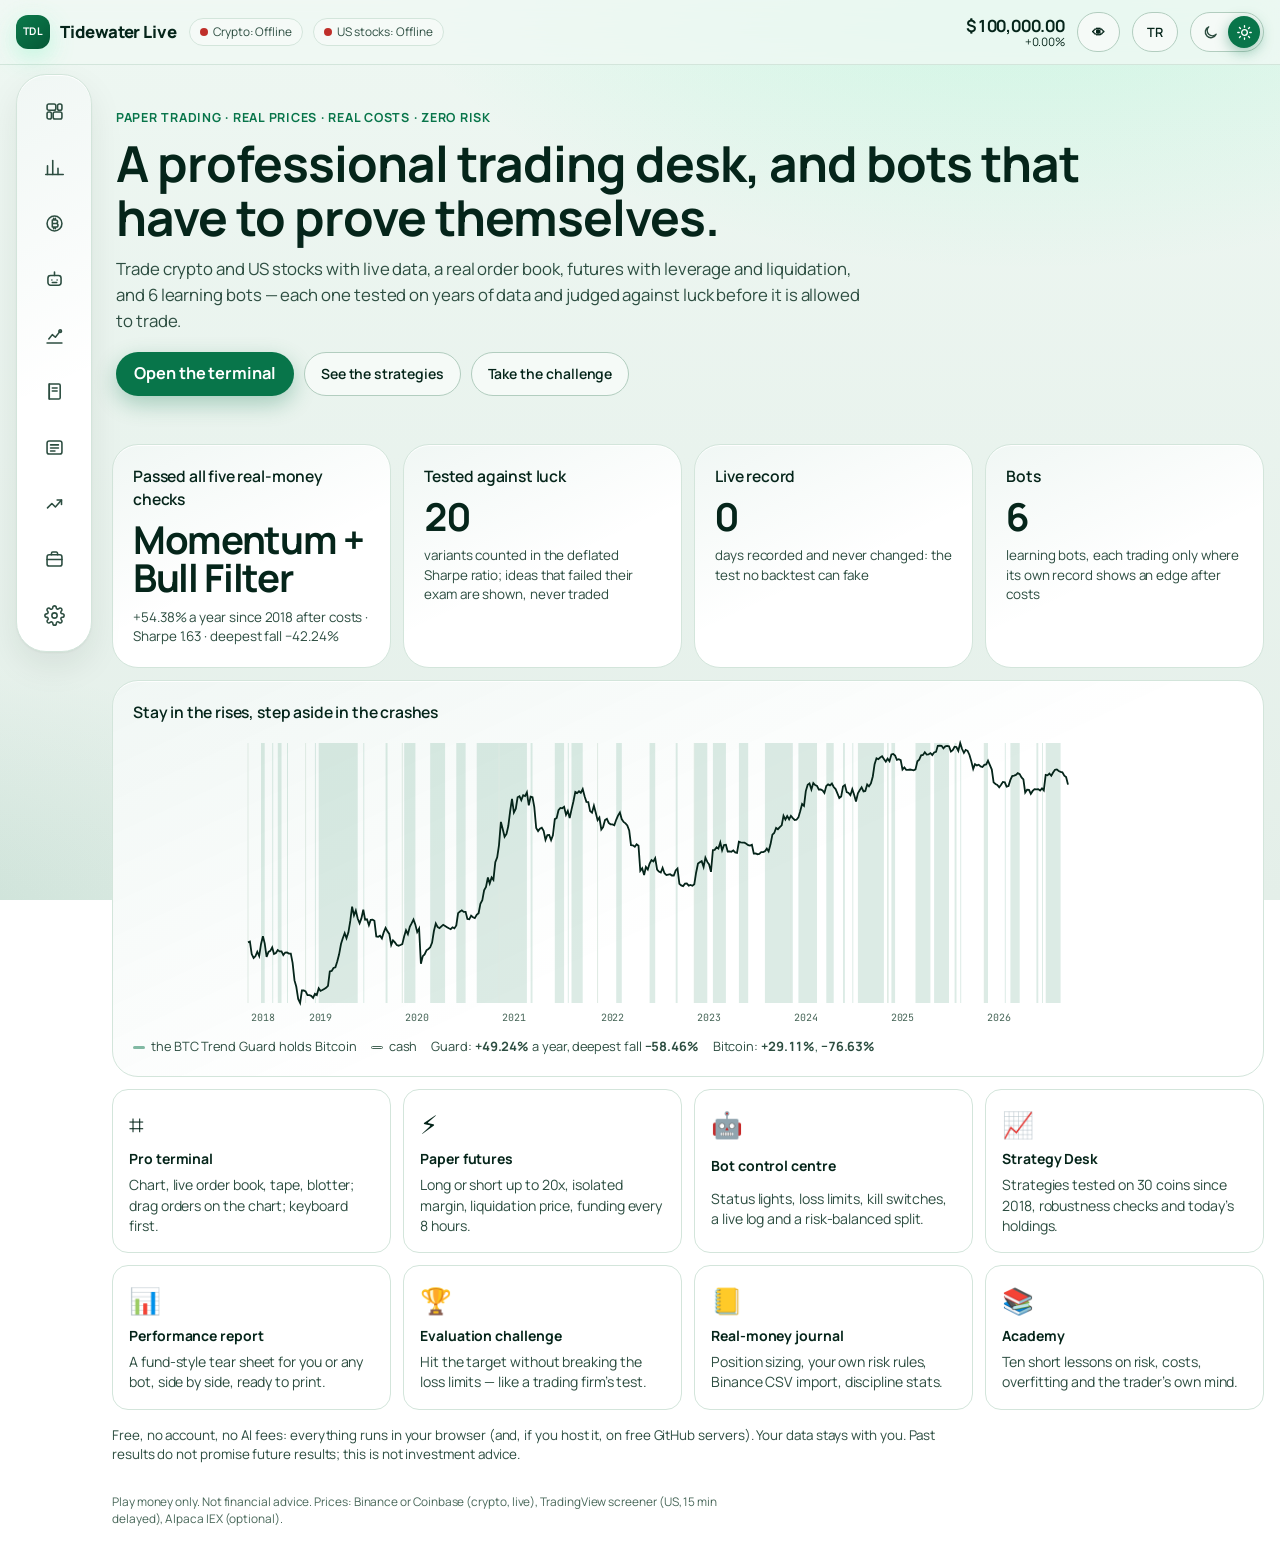
==== commit a755faac: "New look: dark green glass skin and a bento Board - skin.css: deep green gradient, glass cards, mint" ====
--- a/index.html
+++ b/index.html
@@ -556,6 +556,173 @@
 html.ch-full .cu-fullhost #tr-chart{flex:1 1 auto;min-height:0}
 html.ch-full .toast,html.cu-lock .toast{z-index:90}
 @media print{#cu-layer{display:none!important}}
+
+/* ---------- Tidewater Live: the "glass" skin ----------
+   Deep green gradient, glass cards with large radii, mint accent, pill controls, one big number per card,
+   and numbers in the body font with tabular figures (mono only where columns must line up: order book, tape, chart axes).
+   Loaded last: it re-themes everything through the design tokens and restyles the shared components. */
+:root{
+  --bg:#050e0a; --surface-1:#0b1b14; --surface-2:#0f2219; --surface-3:#15302a;
+  --glass:rgba(6,18,13,.72); --scrim:rgba(0,6,3,.7);
+  --line:#163126; --line-strong:#24503d; --control-border:#4c7a65;
+  --ink:#ecfff5; --ink-2:#a9cbbb; --ink-3:#8db4a2;
+  --accent:#3cf3a1; --accent-hover:#72f7bb; --accent-press:#1fdc8a; --on-accent:#03150d; --accent-soft:#0e3424;
+  --gain:#3ce99e; --gain-soft:#0c2d20; --loss:#ff7d70; --loss-soft:#3a1916; --on-trade:#03150d;
+  --warn:#ffab4c; --warn-soft:#33240f; --focus:#3cf3a1;
+  --chart-grid:#11261d; --chart-line:#e6fff2; --chart-volume:#1d3a2e; --chart-compare:#8db4a2;
+  --elev-raised:0 24px 60px rgba(0,0,0,.45); --elev-overlay:0 30px 80px rgba(0,0,0,.65);
+  --r-card:26px; --r-ctl:14px;
+  --card-bg:linear-gradient(155deg,rgba(60,243,161,.085),rgba(60,243,161,.015) 52%,rgba(255,255,255,.01)),var(--surface-1);
+  --card-edge:inset 0 1px 0 rgba(200,255,228,.06);
+  --hero-bg:linear-gradient(140deg,#4af5aa 0%,#2ee596 45%,#17c47e 100%);
+  --page-bg:radial-gradient(1100px 620px at 78% -8%,rgba(40,224,146,.24),transparent 62%),radial-gradient(900px 520px at -6% 104%,rgba(20,140,92,.2),transparent 60%),linear-gradient(180deg,#071510 0%,#040b08 100%);
+}
+:root[data-tdx-theme="light"]{
+  --bg:#e9f3ee; --surface-1:#ffffff; --surface-2:#f5faf7; --surface-3:#e3efe8;
+  --glass:rgba(240,248,244,.8); --scrim:rgba(4,30,20,.4);
+  --line:#d3e5db; --line-strong:#b2cdbf; --control-border:#6c8b7d;
+  --ink:#05251a; --ink-2:#2c4d40; --ink-3:#476658;
+  --accent:#08754a; --accent-hover:#06633e; --accent-press:#055433; --on-accent:#ffffff; --accent-soft:#d5f2e3;
+  --gain:#08754a; --gain-soft:#dcf3e7; --loss:#bf2f2a; --loss-soft:#fbe4e2; --on-trade:#ffffff;
+  --warn:#8a5200; --warn-soft:#fbefdc; --focus:#08754a;
+  --chart-grid:#dde9e2; --chart-line:#05251a; --chart-volume:#cfe0d6; --chart-compare:#476658;
+  --elev-raised:0 1px 2px rgba(5,37,26,.05),0 14px 34px rgba(5,37,26,.08); --elev-overlay:0 24px 64px rgba(5,37,26,.18);
+  --card-bg:linear-gradient(155deg,rgba(8,117,74,.06),rgba(255,255,255,0) 55%),var(--surface-1);
+  --card-edge:inset 0 1px 0 rgba(255,255,255,.9);
+  --hero-bg:linear-gradient(140deg,#0b7a4b 0%,#086a41 50%,#065736 100%);
+  --page-bg:radial-gradient(1100px 600px at 80% -10%,rgba(60,243,161,.22),transparent 60%),radial-gradient(800px 480px at -8% 105%,rgba(8,117,74,.12),transparent 60%),linear-gradient(180deg,#eef7f2,#e4efe9);
+}
+body{background:var(--page-bg);background-attachment:fixed;letter-spacing:-.005em}
+
+/* numbers: the body font with even-width digits; mono stays only where columns must line up */
+.mono{font-family:var(--f-body);font-variant-numeric:tabular-nums;letter-spacing:-.01em}
+.book .mono,.book,.tape,.tape .mono,#tm-tape .mono,.chart text,kbd,code{font-family:var(--f-mono)}
+.fld input,.fld select,input,select,textarea{font-family:var(--f-body);font-variant-numeric:tabular-nums}
+
+/* ---- shell: a floating header and an icon rail */
+.lv-top{background:var(--glass);border-bottom:1px solid var(--line);backdrop-filter:blur(18px) saturate(140%);-webkit-backdrop-filter:blur(18px) saturate(140%);padding-top:12px;padding-bottom:12px}
+.lv-brand{gap:10px}
+.lv-brand b{width:34px;height:34px;display:inline-grid;place-items:center;padding:0;border-radius:12px;font-size:.66rem;letter-spacing:.02em;background:var(--hero-bg);color:#03150d;box-shadow:0 0 0 1px rgba(255,255,255,.08),0 8px 24px rgba(60,243,161,.28)}
+:root[data-tdx-theme="light"] .lv-brand b{color:#fff}
+.lv-tb{border:1px solid var(--line-strong);background:var(--surface-2);min-height:40px;border-radius:999px;padding:0 14px}
+.lv-tb:hover{border-color:var(--accent);color:var(--ink)}
+.lv-nw b{font-size:1.05rem;font-weight:700}
+.lv-dot{background:var(--surface-2);border:1px solid var(--line);border-radius:999px;padding:4px 10px}
+/* moon / sun theme switch */
+#lv-theme.th-sw{display:inline-flex;align-items:center;gap:2px;padding:3px;min-height:40px}
+#lv-theme .th-i{width:32px;height:32px;border-radius:50%;display:grid;place-items:center;color:var(--ink-2)}
+#lv-theme .th-i svg{width:17px;height:17px;fill:none;stroke:currentColor;stroke-width:1.9;stroke-linecap:round;stroke-linejoin:round}
+#lv-theme .th-i.on{background:var(--accent);color:var(--on-accent);box-shadow:0 4px 14px color-mix(in srgb,var(--accent) 40%,transparent)}
+
+@media (min-width:761px){
+  .lv-shell{grid-template-columns:92px minmax(0,1fr)}
+  .lv-nav{top:74px;height:auto;max-height:calc(100vh - 92px);margin:4px 0 16px 16px;padding:12px 8px;gap:8px;border:1px solid var(--line);border-radius:30px;background:var(--card-bg);box-shadow:var(--card-edge),var(--elev-raised);align-items:center;overflow:visible}
+  .lv-nav a{position:relative;width:48px;height:48px;min-height:48px;padding:0;border-radius:50%;gap:0;color:var(--ink-2)}
+  .lv-nav a svg{width:21px;height:21px}
+  .lv-nav a span{position:absolute;left:58px;top:50%;transform:translateY(-50%) translateX(-4px);white-space:nowrap;padding:6px 10px;border-radius:10px;background:var(--surface-3);color:var(--ink);border:1px solid var(--line-strong);font-size:.78rem;opacity:0;pointer-events:none;transition:opacity .15s,transform .15s;z-index:30;box-shadow:var(--elev-raised)}
+  .lv-nav a:hover span,.lv-nav a:focus-visible span{opacity:1;transform:translateY(-50%)}
+  .lv-nav a:hover{background:var(--surface-3);color:var(--ink)}
+  .lv-nav a[aria-current="page"]{background:var(--accent);color:var(--on-accent);box-shadow:0 8px 22px color-mix(in srgb,var(--accent) 38%,transparent)}
+  .lv-nav a[aria-current="page"] svg{stroke:var(--on-accent)}
+  .lv-main{padding-left:20px}
+}
+@media (max-width:760px){
+  .lv-nav{background:var(--glass);border-top:1px solid var(--line);border-radius:22px 22px 0 0}
+  .lv-nav a{border-radius:16px}
+  .lv-nav a[aria-current="page"]{background:var(--accent-soft)}
+  .lv-nav a[aria-current="page"] svg{stroke:var(--accent)}
+}
+
+/* ---- cards */
+.bd-t,.pn{background:var(--card-bg);border:1px solid var(--line);border-radius:var(--r-card);padding:20px;gap:10px;box-shadow:var(--card-edge)}
+.bd{gap:16px}
+.bd-th h2{font-size:.98rem;font-weight:600;color:var(--ink);letter-spacing:-.01em}
+.bd-dot{display:none}
+.bd-big{font-size:2.4rem;font-weight:700;letter-spacing:-.035em;line-height:1}
+.bd-sub{color:var(--ink-2)}
+.lv-h1{font-size:clamp(1.6rem,3.6vw,2.4rem);font-weight:700;letter-spacing:-.03em;margin-bottom:16px}
+.pn h2{letter-spacing:-.01em}
+
+/* ---- controls: pills */
+.go{border-radius:999px;min-height:44px;font-weight:700;box-shadow:0 8px 22px color-mix(in srgb,var(--accent) 30%,transparent)}
+.go:hover{background:var(--accent-hover)}
+.ghost{background:var(--surface-2);border-color:var(--line-strong)}
+.ghost:hover{border-color:var(--accent)}
+.seg{background:var(--surface-2);border:1px solid var(--line);padding:4px}
+.seg button{min-height:34px;padding:0 14px}
+.seg button[aria-pressed="true"],.seg button[aria-checked="true"],.seg button[aria-selected="true"]{background:var(--accent);color:var(--on-accent);box-shadow:0 4px 14px color-mix(in srgb,var(--accent) 30%,transparent)}
+.b-buy{background:var(--gain);color:var(--on-trade)}.b-sell{background:var(--loss);color:#1d0503}
+:root[data-tdx-theme="light"] .b-sell{color:#fff}
+.fld input,.fld select{border-radius:var(--r-ctl);border-color:var(--line-strong);background:var(--surface-2);min-height:46px}
+.fld input:focus,.fld select:focus{border-color:var(--accent);outline:2px solid color-mix(in srgb,var(--accent) 35%,transparent);outline-offset:1px}
+.chip{border-radius:999px}
+details>summary{cursor:pointer}
+
+/* ---- tables: quiet lines, small caps headers */
+.tbl th{font-size:.7rem;text-transform:uppercase;letter-spacing:.05em;color:var(--ink-3);font-weight:600;border-bottom-color:var(--line-strong)}
+.tbl td{border-bottom-color:var(--line);padding-top:10px;padding-bottom:10px}
+.tbl tbody tr:hover td{background:color-mix(in srgb,var(--accent) 5%,transparent)}
+.tblw{border-radius:16px}
+
+/* ---- market map tiles */
+.hm{gap:6px}
+.hm button{border-radius:16px!important;border:1px solid transparent}
+.hm button[aria-pressed="true"]{border-color:var(--accent)!important;box-shadow:0 0 0 1px var(--accent)}
+
+/* ---- the welcome page hero and highlighted cards use the bright mint gradient */
+.bd-t.hero{background:var(--hero-bg);border-color:transparent;color:#03150d;box-shadow:0 18px 48px color-mix(in srgb,var(--accent) 22%,transparent)}
+:root[data-tdx-theme="light"] .bd-t.hero{color:#fff}
+.bd-t.hero .bd-th h2,.bd-t.hero .bd-sub{color:inherit}
+
+@media (max-width:760px){ .bd-t,.pn{padding:16px;border-radius:22px} .bd-big{font-size:2rem} }
+@media print{ body{background:#fff} }
+
+/* ---- account bar: a slim glass strip, only on the screens where you trade */
+html[data-view]:not([data-view="trade"]):not([data-view="portfolio"]):not([data-view="challenge"]):not([data-view="report"]) .acct{display:none}
+.acct{margin:0 16px 4px;border:1px solid var(--line);border-radius:20px;background:var(--card-bg);box-shadow:var(--card-edge);padding:8px 18px}
+.acct small{color:var(--ink-3);letter-spacing:.06em}
+.acct-sel select{border-radius:999px;border-color:var(--line-strong);padding:0 12px}
+.hm-sec{font-family:var(--f-body);color:var(--ink-3);letter-spacing:.1em;font-weight:600}
+
+/* ---- Board bento: today, week, mood gauge, strategy dots */
+.hm-today .hm-say{margin:0;font-size:1.22rem;line-height:1.5;font-weight:500;letter-spacing:-.01em;max-width:60ch}
+.hm-today .hm-say b{font-weight:800}
+.hm-pills{display:flex;flex-wrap:wrap;gap:8px;margin-top:auto}
+.hm-pill{display:inline-flex;align-items:center;min-height:38px;padding:0 16px;border-radius:999px;border:1.5px solid currentColor;text-decoration:none;font-weight:700;font-size:.85rem;color:inherit}
+.hm-pill:hover{background:rgba(255,255,255,.18)}
+.hm-wk.empty{display:block;min-height:0}
+.hm-wk{display:grid;grid-template-columns:repeat(7,minmax(0,1fr));gap:6px;min-height:150px}
+.hm-d{display:flex;flex-direction:column;gap:6px;padding:8px 4px;border-radius:16px;min-width:0;border-left:1px solid var(--line)}
+.hm-d:first-child{border-left:0}
+.hm-d.on{background:color-mix(in srgb,var(--accent) 10%,transparent);border-left-color:transparent}
+.hm-d.past{opacity:.55}
+.hm-dh{display:flex;flex-direction:column;align-items:center;font-size:.78rem;color:var(--ink-2)}
+.hm-dh b{font-size:1.05rem;color:var(--ink)}
+.hm-d.on .hm-dh b{color:var(--accent)}
+.hm-ev{border-radius:12px;padding:6px 8px;background:var(--surface-2);border:1px solid var(--line-strong);font-size:.7rem;line-height:1.25;min-width:0}
+.hm-ev b{display:-webkit-box;-webkit-line-clamp:2;-webkit-box-orient:vertical;font-weight:700;overflow:hidden;word-break:break-word}
+.hm-ev span{color:var(--ink-2)}
+.hm-ev.hi{background:var(--accent);border-color:transparent;color:var(--on-accent)}
+.hm-ev.hi span{color:inherit;opacity:.85}
+.hm-more{font-size:.7rem;color:var(--ink-3);text-align:center}
+.hm-gw{position:relative;display:grid;place-items:center;margin-top:4px}
+.hm-gw .hm-g{width:100%;max-width:220px;display:block}
+.hm-gw #m-v{position:absolute;bottom:2px;left:0;right:0;text-align:center;font-size:2.2rem}
+#t-mood{align-items:stretch}
+#t-mood .gauge{display:none}
+#t-mood #m-l{text-align:center;font-weight:700;color:var(--ink);font-size:1rem}
+.hm-st{list-style:none;margin:0;padding:0;display:grid;gap:4px}
+.hm-st li{display:grid;grid-template-columns:minmax(0,1fr) auto 76px;gap:12px;align-items:center;padding:7px 10px;border-radius:14px;background:var(--surface-2);border:1px solid var(--line)}
+.hm-sn{font-weight:600;font-size:.86rem;overflow:hidden;text-overflow:ellipsis;white-space:nowrap}
+.hm-dots{display:inline-grid;grid-template-columns:repeat(5,8px);gap:4px}
+.hm-dots i{width:8px;height:8px;border-radius:50%;background:var(--surface-3);border:1px solid var(--line-strong)}
+.hm-dots i.ok{background:var(--accent);border-color:transparent;box-shadow:0 0 8px color-mix(in srgb,var(--accent) 60%,transparent)}
+.hm-cg{text-align:right;font-weight:700;font-variant-numeric:tabular-nums}
+@media (max-width:760px){
+  .hm-wk{grid-template-columns:repeat(7,minmax(64px,1fr));overflow-x:auto;scrollbar-width:none}
+  .hm-today .hm-say{font-size:1.05rem}
+  .hm-st li{grid-template-columns:minmax(0,1fr) auto 62px;gap:8px}
+}
 </style>
 </head>
 <body>
@@ -2392,16 +2559,20 @@
   mktSetWatch(watchList()); if (v==='board') renderBoard(Q, E); else if (v==='markets') renderMarkets(Q); else if (v==='crypto') renderCrypto(Q); else if (v==='bots') renderBots(Q); else if (v==='news') renderNews(Q); else if (v==='lab') renderLab(); else if (v==='arena') renderArena(); else if (v==='desk') renderDesk(); else if (v==='journal') renderJournal(); else if (v==='learn') renderLearn(); else if (v==='welcome') renderWelcome(); else if (v==='report') renderReport(); else if (v==='challenge') renderChallenge(); else if (v==='trade') renderTrade(Q); else if (v==='portfolio') renderPortfolio(Q, E); else renderSettings(); if (typeof uiAfter==='function') uiAfter(v, Q); }
 function tile(id, cls, title, inner, dot){ return `<section class="bd-t ${cls}" id="t-${id}" aria-labelledby="t-${id}-h"><div class="bd-th"><span class="bd-dot ${dot||''}" aria-hidden="true"></span><h2 id="t-${id}-h">${esc(T(title))}</h2></div>${inner}</section>`; }
 function boardBuild(){ const el=$('#bd'); if (el.__lang===ST.lang) return; el.__lang=ST.lang;
+  const H=typeof hmTiles==='function' ? hmTiles() : {};
   el.innerHTML = tile('money','w2','Your money', `<div class="bd-row"><div class="bd-big mono" id="b-eq"></div><div class="mono" id="b-pl"></div></div><p class="bd-sub mono" id="b-cash"></p><div id="b-spark"></div>`)
+    + (H.today||'')
+    + tile('quick','','Quick trade', `<div><div class="bd-big mono" id="q-px"></div><p class="bd-sub" id="q-nm"></p></div><span class="seg" role="group" aria-label="Amount" id="q-amt">${[100,1000,5000].map(a=>`<button type="button" data-qa="${a}" aria-pressed="false">$${F0.format(a)}</button>`).join('')}</span><div class="bs"><button class="b-buy" type="button" data-q="b">${esc(T('Buy'))}</button><button class="b-sell" type="button" data-q="s">${esc(T('Sell'))}</button></div><p class="msg" id="q-msg" role="status"></p><div id="q-oj"></div>`, 'mk')
+    + tile('mood','','Market mood', `<div class="hm-gw"><div id="hm-gauge"></div><div class="bd-big mono" id="m-v"></div></div><p class="bd-sub" id="m-l"></p><div class="gauge" aria-hidden="true"><i id="m-g"></i></div><p class="bd-sub mono" id="m-d"></p>`, 'mk')
+    + (H.week||'')
     + tile('map','w2 h2','Market map', `<div id="b-map"></div><a class="bd-more" href="#trade">${esc(T('Open the trade screen →'))}</a>`, 'mk')
-    + tile('quick','','Quick trade', `<div><div class="bd-big mono" id="q-px"></div><p class="bd-sub" id="q-nm"></p></div><span class="seg" role="group" aria-label="Amount" id="q-amt">${[100,1000,5000].map(a=>`<button type="button" data-qa="${a}" aria-pressed="false">$${F0.format(a)}</button>`).join('')}</span><div class="bs"><button class="b-buy" type="button" data-q="b">${esc(T('Buy'))}</button><button class="b-sell" type="button" data-q="s">${esc(T('Sell'))}</button></div><p class="msg" id="q-msg" role="status"></p><div id="q-oj"></div>`, 'mk')
-    + tile('mood','','Market mood', `<div class="bd-big mono" id="m-v"></div><p class="bd-sub" id="m-l"></p><div class="gauge" aria-hidden="true"><i id="m-g"></i></div><p class="bd-sub mono" id="m-d"></p>`, 'mk')
+    + (H.strat||'')
     + tile('league','w2','League: you against the bots', `<ol class="lg" id="b-lg"></ol><p class="bd-sub" id="b-lg-s"></p>`, 'game')
-    + tile('cal','','Your days', `<div class="cal" id="b-cal"></div><p class="bd-sub" id="b-cal-s"></p>`)
     + tile('inbox','','Inbox', `<ul class="ib" id="b-ib"></ul>`, 'news')
     + tile('watch','','Watchlist', `<div id="b-wl"></div>`, 'mk')
     + tile('news','w2','Headlines', `<div id="b-news"></div><a class="bd-more" href="#news">${esc(T('All the news →'))}</a>`, 'news')
     + tile('earn','','Coming reports', `<div id="b-earn"></div>`, 'news')
+    + tile('cal','','Your days', `<div class="cal" id="b-cal"></div><p class="bd-sub" id="b-cal-s"></p>`)
     + tile('src','w2','Data', `<div id="b-src"></div>`, 'mk'); }
 function renderBoard(Q, E){ boardBuild(); const A=ST.A;
   txt('b-eq', money(E)); const pl=E-A.start, ple=$('#b-pl'); ple.className='mono '+cls(pl); txt('b-pl', `${pl>=0?'+':'−'}${money(Math.abs(pl)).replace('−','')} (${pct(E/A.start-1)}) ${T('since you started')}`);
@@ -2487,7 +2658,10 @@
 /* ---- static text, language and theme ---- */
 function applyLang(){ document.documentElement.lang=ST.lang; const b=$('#lv-lang'); b.textContent = ST.lang==='tr' ? 'EN' : 'TR'; b.setAttribute('aria-label', ST.lang==='tr' ? 'English' : 'Türkçe');
   for (const el of $$('[data-i18n]')) el.textContent=T(el.dataset.i18n); $('#bd').__lang=null; render(); }
-function applyTheme(){ document.documentElement.dataset.tdxTheme=ST.theme; txt('lv-theme', T(ST.theme==='light'?'Dark':'Light')); }
+function applyTheme(){ document.documentElement.dataset.tdxTheme=ST.theme; const b=$('#lv-theme'); if (!b) return; const lt=ST.theme==='light';
+  b.classList.add('th-sw'); b.setAttribute('aria-label', L2(lt ? 'Switch to the dark theme' : 'Switch to the light theme', lt ? 'Koyu temaya geç' : 'Açık temaya geç'));
+  b.innerHTML=`<span class="th-i${lt ? '' : ' on'}" aria-hidden="true"><svg viewBox="0 0 24 24"><path d="M20 14.5A8 8 0 1 1 9.5 4a6.5 6.5 0 0 0 10.5 10.5z"/></svg></span><span class="th-i${lt ? ' on' : ''}" aria-hidden="true"><svg viewBox="0 0 24 24"><circle cx="12" cy="12" r="4"/><path d="M12 2.5v2M12 19.5v2M4.9 4.9l1.4 1.4M17.7 17.7l1.4 1.4M2.5 12h2M19.5 12h2M4.9 19.1l1.4-1.4M17.7 6.3l1.4-1.4"/></svg></span>`;
+  const m=document.querySelector('meta[name="theme-color"]'); if (m) m.setAttribute('content', lt ? '#e9f3ee' : '#050e0a'); }
 function markI18n(){ // remember the English text of the static labels so they can switch language
   const sel='.lv-nav a span, .pn h2, .lv-h1, .seg button, #pf-reset, #set-save, #set-del, .set .bd-sub, details summary, .fld > span:first-child, #foot, .pn h3, #pt .bd-sub, #pt-go, #al-go, .pn > p > a.bd-more';
   for (const el of $$(sel)) if (!el.dataset.i18n && el.children.length===0) el.dataset.i18n=el.textContent.trim();
@@ -3617,7 +3791,7 @@
 document.addEventListener('change', e=>{ if (e.target.id==='acct-k') acctUse(e.target.value); });
 
 // ---- after every render: the account bar, the futures and challenge engines, the loss limits, and the screen-specific extras
-function uiAfter(v, Q){ try{ renderAcctBar(); futTick(Q); chGuard(Q); boGuard(Q); if (v==='trade'){ futAfter(Q); termAfter(Q); } if (v==='bots') renderBotOps(Q); }catch(e){ console.error(e); } }
+function uiAfter(v, Q){ try{ document.documentElement.dataset.view=v; if (v==='board' && typeof renderHome==='function') renderHome(Q); renderAcctBar(); futTick(Q); chGuard(Q); boGuard(Q); if (v==='trade'){ futAfter(Q); termAfter(Q); } if (v==='bots') renderBotOps(Q); }catch(e){ console.error(e); } }
 
 /* ---------- Tidewater Live: the pro chart engine (piece 3 of the pro chart, prefix CH / ch) ----------
    chInit() makes sure ST.chart exists (see ds/CHART_SPEC.md). chRender(host, sym) draws the chart of the instrument into
@@ -5665,6 +5839,66 @@
       ${card('📚', L2('Academy','Akademi'), L2('Ten short lessons on risk, costs, overfitting and the trader’s own mind.','Risk, maliyet, aşırı uyum ve yatırımcının kendi zihni üzerine on kısa ders.'), '#learn')}</section>
     <p class="bd-sub wc-foot">${esc(L2('Free, no account, no AI fees: everything runs in your browser (and, if you host it, on free GitHub servers). Your data stays with you. Past results do not promise future results; this is not investment advice.','Ücretsiz, hesapsız, yapay zekâ ücreti yok: her şey tarayıcında çalışır (yayına alırsan ücretsiz GitHub sunucularında). Verilerin sende kalır. Geçmiş sonuçlar gelecek için söz vermez; yatırım tavsiyesi değildir.'))}</p>`); }
 
+/* ---------- Tidewater Live: the Board as a bento (glass skin) ----------
+   Extra tiles: "Today in one look" (a rule-based summary, no AI), this week's economic calendar, a semicircle gauge for
+   the market mood, and the Strategy Desk's five real-money checks as dots. Everything comes from data the site already has. */
+const HM = { sig:'' };
+function hmTile(id, cls, title, inner){ return `<section class="bd-t ${cls}" id="t-${id}" aria-labelledby="t-${id}-h"><div class="bd-th"><h2 id="t-${id}-h">${esc(L2(...title))}</h2></div>${inner}</section>`; }
+function hmTiles(){ return {
+  today:hmTile('today', 'w2 hero hm-today', ['Today in one look','Bugün tek bakışta'], `<p class="hm-say" id="hm-say"></p><div class="hm-pills" id="hm-pills"></div>`),
+  week:hmTile('week', 'w2 hm-week', ['This week','Bu hafta'], `<div class="hm-wk" id="hm-wk"></div>`),
+  strat:hmTile('strat', 'w2 hm-strat', ['Strategy checks','Strateji kontrolleri'], `<div class="bd-row"><div><div class="bd-big" id="hm-pass"></div><p class="bd-sub" id="hm-pass-s"></p></div><a class="bd-more" href="#desk">${esc(L2('Open the Desk →','Masa’yı aç →'))}</a></div><ul class="hm-st" id="hm-st"></ul>`) }; }
+
+// what a Desk strategy holds today: the live daily engine if the Desk has loaded, else the server's sealed forward record
+function hmHold(id){ try{ if (typeof DLY!=='undefined' && DLY.D && typeof dlyToday==='function'){ const r=dlyToday(DLY.D)[id]; if (r) return r.now||{}; } }catch(e){}
+  const F=(typeof SRV!=='undefined' && SRV.fwd) || ST.fwd, row=F && F.rows && F.rows[F.rows.length-1]; return row && row.w ? row.w[id]||{} : null; }
+const hmSyms = w => Object.keys(w||{}).filter(s=>w[s]>.004).sort((a,b)=>w[b]-w[a]);
+const hmStrats = () => { const A=typeof dkData==='function' ? dkData() : null; return A && Array.isArray(A.strats) ? A.strats : []; };
+const hmName = id => { const S=(typeof DLY_STRATS!=='undefined' ? DLY_STRATS : []).find(x=>x.id===id); return S ? { ico:S.ico, n:L2(...S.name) } : { ico:'', n:id }; };
+const hmUSD = () => { const C=typeof SRV!=='undefined' && SRV.cal; return C && Array.isArray(C.events) ? C.events.filter(e=>e.country==='USD' && (e.impact==='High' || e.impact==='Medium')) : []; };
+const hmLoc = () => ST.lang==='tr' ? 'tr-TR' : 'en-US';
+const hmTime = t => new Date(t).toLocaleTimeString(hmLoc(), { hour:'2-digit', minute:'2-digit', hour12:false });
+const hmDay = t => new Date(t).toLocaleDateString(hmLoc(), { weekday:'short' });
+
+function hmGauge(v){ // a semicircle from 0 (extreme fear) to 100 (extreme greed)
+  const r=70, cx=90, cy=86, a=Math.PI*(1-Math.max(0, Math.min(100, v))/100), x=cx+r*Math.cos(a), y=cy-r*Math.sin(a);
+  return `<svg class="hm-g" viewBox="0 0 180 100" aria-hidden="true"><defs><linearGradient id="hm-gr" x1="0" x2="1"><stop offset="0" stop-color="var(--loss)"/><stop offset=".5" stop-color="var(--warn)"/><stop offset="1" stop-color="var(--gain)"/></linearGradient></defs>`+
+    `<path d="M20 86 A70 70 0 0 1 160 86" fill="none" stroke="var(--surface-3)" stroke-width="12" stroke-linecap="round"/>`+
+    `<path d="M20 86 A70 70 0 0 1 160 86" fill="none" stroke="url(#hm-gr)" stroke-width="12" stroke-linecap="round" pathLength="100" stroke-dasharray="${Math.max(.5, v)} 100"/>`+
+    `<circle cx="${x.toFixed(1)}" cy="${y.toFixed(1)}" r="8" fill="var(--surface-1)" stroke="var(--ink)" stroke-width="3"/></svg>`; }
+
+function renderHome(Q){ try{
+  const now=Date.now(), mood=+(($('#m-v')||{}).textContent||NaN), moodL=($('#m-l')||{}).textContent||'';
+  // the mood gauge sits on top of the number
+  const mg=$('#hm-gauge'); if (mg && isFinite(mood) && mg.__v!==mood){ mg.__v=mood; setHTML(mg, hmGauge(mood)); }
+  // strategy checks (from the Desk's record since 2018)
+  const SS=hmStrats(), pass=SS.filter(s=>s.ready && s.ready.ok), best=SS.slice().sort((a,b)=>(b.ready && b.ready.ok)-(a.ready && a.ready.ok) || b.cagr-a.cagr)[0];
+  const ev=hmUSD().filter(e=>e.t>now).sort((a,b)=>a.t-b.t), next=ev.find(e=>e.impact==='High') || ev[0];
+  const btc=Q.BTC, held=best ? hmSyms(hmHold(best.id)) : null;
+  const sig=[ST.lang, ST.theme, mood, moodL, btc && btc.chg && btc.chg.toFixed(3), SS.length, held && held.join(), next && next.t, ev.length, Math.floor(now/6e4)].join('|');
+  if (sig===HM.sig) return; HM.sig=sig;
+  // today in one look: plain sentences built from rules
+  const bits=[]; if (isFinite(mood)) bits.push(L2(`The market mood is <b>${esc(moodL.toLowerCase())}</b> (${mood}).`, `Piyasa havası <b>${esc(moodL.toLocaleLowerCase('tr'))}</b> (${mood}).`));
+  if (btc && btc.chg!=null) bits.push(L2(`Bitcoin is <b>${esc(pct(btc.chg))}</b> in 24 hours.`, `Bitcoin 24 saatte <b>${esc(pct(btc.chg))}</b>.`));
+  if (best){ const nm=hmName(best.id).n; bits.push(held==null ? L2(`The Desk’s strongest strategy is <b>${esc(nm)}</b>.`, `Masa’nın en güçlü stratejisi <b>${esc(nm)}</b>.`)
+      : held.length ? L2(`<b>${esc(nm)}</b> holds <b>${esc(held.slice(0,4).join(', '))}</b> today.`, `<b>${esc(nm)}</b> bugün <b>${esc(held.slice(0,4).join(', '))}</b> tutuyor.`)
+      : L2(`<b>${esc(nm)}</b> is in cash today.`, `<b>${esc(nm)}</b> bugün nakitte.`)); }
+  if (next) bits.push(L2(`Next big US release: <b>${esc(next.title)}</b>, ${esc(hmDay(next.t))} ${esc(hmTime(next.t))}.`, `Sıradaki önemli ABD verisi: <b>${esc(next.title)}</b>, ${esc(hmDay(next.t))} ${esc(hmTime(next.t))}.`));
+  setHTML($('#hm-say'), bits.join(' ') || esc(L2('Prices are coming in…','Fiyatlar geliyor…')));
+  setHTML($('#hm-pills'), [[ '#desk', L2('Strategy Desk','Strateji Masası') ], [ '#trade', L2('Trade','İşlem yap') ], [ '#news', L2('Calendar & news','Takvim ve haberler') ]].map(([h, n])=>`<a class="hm-pill" href="${h}">${esc(n)}</a>`).join(''));
+  // this week: Monday to Sunday, the US releases that move markets
+  const d0=new Date(); d0.setHours(0,0,0,0); const mon=new Date(d0); mon.setDate(d0.getDate()-((d0.getDay()+6)%7));
+  const all=hmUSD(), days=[...Array(7)].map((_,k)=>{ const a=new Date(mon); a.setDate(mon.getDate()+k); const b=new Date(a); b.setDate(a.getDate()+1); return { a:+a, b:+b, today:+a===+d0, ev:all.filter(e=>e.t>=+a && e.t<+b).sort((x,y)=>x.t-y.t) }; });
+  const wk=$('#hm-wk'); if (wk) wk.classList.toggle('empty', !all.length); if (wk) setHTML(wk, !all.length ? `<p class="bd-sub">${esc(L2('The economic calendar comes from the server on the hosted site.','Ekonomik takvim, yayındaki sitede sunucudan gelir.'))}</p>`
+    : days.map(D=>`<div class="hm-d${D.today ? ' on' : ''}${D.b<now ? ' past' : ''}"><div class="hm-dh"><span>${esc(new Date(D.a).toLocaleDateString(hmLoc(), { weekday:'short' }))}</span><b>${new Date(D.a).getDate()}</b></div>`+
+      D.ev.slice(0,3).map(e=>`<div class="hm-ev ${e.impact==='High' ? 'hi' : ''}" title="${esc(e.title+' · '+hmTime(e.t)+(e.forecast ? ' · '+L2('forecast ','beklenti ')+e.forecast : ''))}"><b>${esc(e.title)}</b><span>${esc(hmTime(e.t))}</span></div>`).join('')+
+      (D.ev.length>3 ? `<span class="hm-more">+${D.ev.length-3}</span>` : '')+`</div>`).join(''));
+  // strategy checks as dots: one dot per real-money check, filled when it passed
+  const ps=$('#hm-st'); if (ps){ txt('hm-pass', SS.length ? `${pass.length}/${SS.length}` : '—');
+    txt('hm-pass-s', L2('strategies passed all five real-money checks','strateji beş gerçek para kontrolünün hepsini geçti'));
+    setHTML(ps, SS.map(s=>{ const nm=hmName(s.id), c=(s.ready && s.ready.c)||[]; return `<li><span class="hm-sn">${nm.ico} ${esc(nm.n)}</span><span class="hm-dots" role="img" aria-label="${esc(L2(`${c.filter(x=>x[0]).length} of ${c.length} checks passed`, `${c.length} kontrolden ${c.filter(x=>x[0]).length} geçti`))}">${c.map(x=>`<i class="${x[0] ? 'ok' : ''}" title="${esc((x[0] ? '✓ ' : '✗ ')+L2(...x[1]))}"></i>`).join('')}</span><span class="hm-cg ${cls(s.cagr)}">${esc(pct(s.cagr))}</span></li>`; }).join('')); }
+} catch(e){ console.error(e); } }
+
 start();</script>
 </body>
 </html>
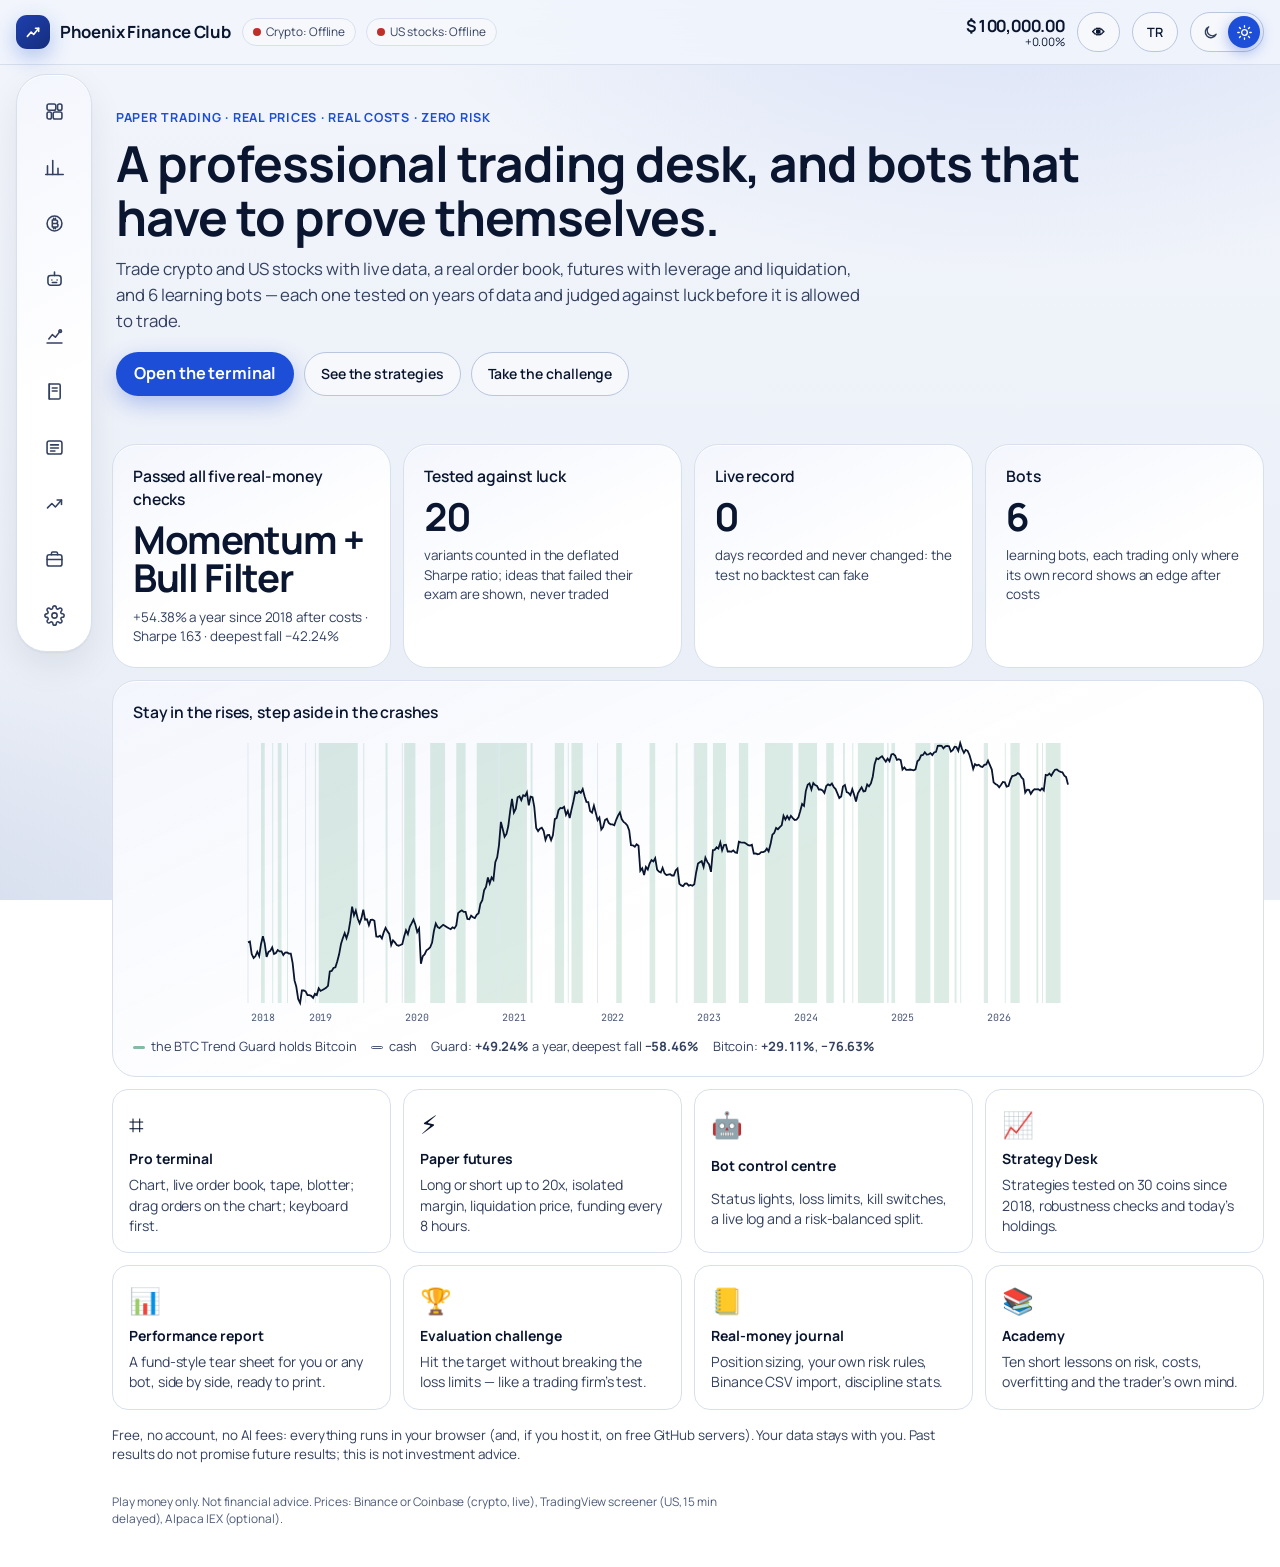
==== commit 1b317759: "Phoenix Finance Club: navy skin, simple mark, company fundamentals - the glass skin in navy (dark an" ====
--- a/index.html
+++ b/index.html
@@ -3,7 +3,7 @@
 <head>
 <meta charset="utf-8">
 <meta name="viewport" content="width=device-width,initial-scale=1,viewport-fit=cover">
-<title>Tidewater Live: paper trading with real prices</title>
+<title>Phoenix Finance Club: the club fund, with real prices</title>
 <meta name="description" content="Practise trading crypto and the whole US stock market with play money and real prices. Free, no sign-up.">
 <link rel="manifest" href="manifest.webmanifest">
 <meta name="theme-color" content="#0b0d10">
@@ -557,40 +557,40 @@
 html.ch-full .toast,html.cu-lock .toast{z-index:90}
 @media print{#cu-layer{display:none!important}}
 
-/* ---------- Tidewater Live: the "glass" skin ----------
+/* ---------- Phoenix Finance Club: the "glass" skin, in navy ----------
    Deep green gradient, glass cards with large radii, mint accent, pill controls, one big number per card,
    and numbers in the body font with tabular figures (mono only where columns must line up: order book, tape, chart axes).
    Loaded last: it re-themes everything through the design tokens and restyles the shared components. */
 :root{
-  --bg:#050e0a; --surface-1:#0b1b14; --surface-2:#0f2219; --surface-3:#15302a;
-  --glass:rgba(6,18,13,.72); --scrim:rgba(0,6,3,.7);
-  --line:#163126; --line-strong:#24503d; --control-border:#4c7a65;
-  --ink:#ecfff5; --ink-2:#a9cbbb; --ink-3:#8db4a2;
-  --accent:#3cf3a1; --accent-hover:#72f7bb; --accent-press:#1fdc8a; --on-accent:#03150d; --accent-soft:#0e3424;
-  --gain:#3ce99e; --gain-soft:#0c2d20; --loss:#ff7d70; --loss-soft:#3a1916; --on-trade:#03150d;
-  --warn:#ffab4c; --warn-soft:#33240f; --focus:#3cf3a1;
-  --chart-grid:#11261d; --chart-line:#e6fff2; --chart-volume:#1d3a2e; --chart-compare:#8db4a2;
+  --bg:#050a17; --surface-1:#0a1326; --surface-2:#0e1930; --surface-3:#15233f;
+  --glass:rgba(5,10,23,.74); --scrim:rgba(1,4,12,.7);
+  --line:#172540; --line-strong:#283c62; --control-border:#53698f;
+  --ink:#eef3ff; --ink-2:#aab8d6; --ink-3:#909fc0;
+  --accent:#7db4ff; --accent-hover:#a3cbff; --accent-press:#5f9df5; --on-accent:#04112a; --accent-soft:#132a4f;
+  --gain:#3dd68c; --gain-soft:#0d2b22; --loss:#ff7a75; --loss-soft:#3a1a1d; --on-trade:#03140c;
+  --warn:#f5b546; --warn-soft:#33270f; --focus:#7db4ff;
+  --chart-grid:#111d34; --chart-line:#e8efff; --chart-volume:#1d2c4a; --chart-compare:#909fc0;
   --elev-raised:0 24px 60px rgba(0,0,0,.45); --elev-overlay:0 30px 80px rgba(0,0,0,.65);
-  --r-card:26px; --r-ctl:14px;
-  --card-bg:linear-gradient(155deg,rgba(60,243,161,.085),rgba(60,243,161,.015) 52%,rgba(255,255,255,.01)),var(--surface-1);
-  --card-edge:inset 0 1px 0 rgba(200,255,228,.06);
-  --hero-bg:linear-gradient(140deg,#4af5aa 0%,#2ee596 45%,#17c47e 100%);
-  --page-bg:radial-gradient(1100px 620px at 78% -8%,rgba(40,224,146,.24),transparent 62%),radial-gradient(900px 520px at -6% 104%,rgba(20,140,92,.2),transparent 60%),linear-gradient(180deg,#071510 0%,#040b08 100%);
+  --r-card:24px; --r-ctl:14px;
+  --card-bg:linear-gradient(155deg,rgba(125,180,255,.075),rgba(125,180,255,.012) 52%,rgba(255,255,255,.01)),var(--surface-1);
+  --card-edge:inset 0 1px 0 rgba(210,225,255,.06);
+  --hero-bg:linear-gradient(140deg,#2c5fd6 0%,#1f48b0 55%,#173a91 100%);
+  --page-bg:radial-gradient(1100px 620px at 78% -8%,rgba(64,116,226,.22),transparent 62%),radial-gradient(900px 520px at -6% 104%,rgba(30,64,150,.2),transparent 60%),linear-gradient(180deg,#071025 0%,#040814 100%);
 }
 :root[data-tdx-theme="light"]{
-  --bg:#e9f3ee; --surface-1:#ffffff; --surface-2:#f5faf7; --surface-3:#e3efe8;
-  --glass:rgba(240,248,244,.8); --scrim:rgba(4,30,20,.4);
-  --line:#d3e5db; --line-strong:#b2cdbf; --control-border:#6c8b7d;
-  --ink:#05251a; --ink-2:#2c4d40; --ink-3:#476658;
-  --accent:#08754a; --accent-hover:#06633e; --accent-press:#055433; --on-accent:#ffffff; --accent-soft:#d5f2e3;
-  --gain:#08754a; --gain-soft:#dcf3e7; --loss:#bf2f2a; --loss-soft:#fbe4e2; --on-trade:#ffffff;
-  --warn:#8a5200; --warn-soft:#fbefdc; --focus:#08754a;
-  --chart-grid:#dde9e2; --chart-line:#05251a; --chart-volume:#cfe0d6; --chart-compare:#476658;
-  --elev-raised:0 1px 2px rgba(5,37,26,.05),0 14px 34px rgba(5,37,26,.08); --elev-overlay:0 24px 64px rgba(5,37,26,.18);
-  --card-bg:linear-gradient(155deg,rgba(8,117,74,.06),rgba(255,255,255,0) 55%),var(--surface-1);
+  --bg:#eef2f9; --surface-1:#ffffff; --surface-2:#f6f8fc; --surface-3:#e5ebf5;
+  --glass:rgba(242,246,252,.82); --scrim:rgba(8,20,48,.4);
+  --line:#d8e0ee; --line-strong:#b9c6dc; --control-border:#6b7a96;
+  --ink:#0a1630; --ink-2:#33415f; --ink-3:#4c5a78;
+  --accent:#1d4ed8; --accent-hover:#1a43bd; --accent-press:#1739a1; --on-accent:#ffffff; --accent-soft:#dde7fd;
+  --gain:#0a7a4b; --gain-soft:#dcf3e7; --loss:#bf2f2a; --loss-soft:#fbe4e2; --on-trade:#ffffff;
+  --warn:#8a5200; --warn-soft:#fbefdc; --focus:#1d4ed8;
+  --chart-grid:#e1e7f1; --chart-line:#0a1630; --chart-volume:#d3dcec; --chart-compare:#4c5a78;
+  --elev-raised:0 1px 2px rgba(10,22,48,.05),0 14px 34px rgba(10,22,48,.08); --elev-overlay:0 24px 64px rgba(10,22,48,.18);
+  --card-bg:linear-gradient(155deg,rgba(29,78,216,.05),rgba(255,255,255,0) 55%),var(--surface-1);
   --card-edge:inset 0 1px 0 rgba(255,255,255,.9);
-  --hero-bg:linear-gradient(140deg,#0b7a4b 0%,#086a41 50%,#065736 100%);
-  --page-bg:radial-gradient(1100px 600px at 80% -10%,rgba(60,243,161,.22),transparent 60%),radial-gradient(800px 480px at -8% 105%,rgba(8,117,74,.12),transparent 60%),linear-gradient(180deg,#eef7f2,#e4efe9);
+  --hero-bg:linear-gradient(140deg,#1e40af 0%,#1a3796 50%,#152d7c 100%);
+  --page-bg:radial-gradient(1100px 600px at 80% -10%,rgba(29,78,216,.14),transparent 60%),radial-gradient(800px 480px at -8% 105%,rgba(30,64,150,.1),transparent 60%),linear-gradient(180deg,#f2f5fb,#e8edf6);
 }
 body{background:var(--page-bg);background-attachment:fixed;letter-spacing:-.005em}
 
@@ -602,8 +602,9 @@
 /* ---- shell: a floating header and an icon rail */
 .lv-top{background:var(--glass);border-bottom:1px solid var(--line);backdrop-filter:blur(18px) saturate(140%);-webkit-backdrop-filter:blur(18px) saturate(140%);padding-top:12px;padding-bottom:12px}
 .lv-brand{gap:10px}
-.lv-brand b{width:34px;height:34px;display:inline-grid;place-items:center;padding:0;border-radius:12px;font-size:.66rem;letter-spacing:.02em;background:var(--hero-bg);color:#03150d;box-shadow:0 0 0 1px rgba(255,255,255,.08),0 8px 24px rgba(60,243,161,.28)}
-:root[data-tdx-theme="light"] .lv-brand b{color:#fff}
+.lv-brand b{width:34px;height:34px;display:inline-grid;place-items:center;padding:0;border-radius:11px;background:var(--hero-bg);color:#fff;box-shadow:0 0 0 1px rgba(255,255,255,.1),0 8px 22px rgba(29,78,216,.32)}
+.lv-brand b svg{width:20px;height:20px;fill:none;stroke:currentColor;stroke-width:2.6;stroke-linecap:round;stroke-linejoin:round}
+.lv-brand span{font-weight:700;letter-spacing:-.02em}
 .lv-tb{border:1px solid var(--line-strong);background:var(--surface-2);min-height:40px;border-radius:999px;padding:0 14px}
 .lv-tb:hover{border-color:var(--accent);color:var(--ink)}
 .lv-nw b{font-size:1.05rem;font-weight:700}
@@ -670,8 +671,7 @@
 .hm button[aria-pressed="true"]{border-color:var(--accent)!important;box-shadow:0 0 0 1px var(--accent)}
 
 /* ---- the welcome page hero and highlighted cards use the bright mint gradient */
-.bd-t.hero{background:var(--hero-bg);border-color:transparent;color:#03150d;box-shadow:0 18px 48px color-mix(in srgb,var(--accent) 22%,transparent)}
-:root[data-tdx-theme="light"] .bd-t.hero{color:#fff}
+.bd-t.hero{background:var(--hero-bg);border-color:transparent;color:#fff;box-shadow:0 18px 48px color-mix(in srgb,var(--accent) 22%,transparent)}
 .bd-t.hero .bd-th h2,.bd-t.hero .bd-sub{color:inherit}
 
 @media (max-width:760px){ .bd-t,.pn{padding:16px;border-radius:22px} .bd-big{font-size:2rem} }
@@ -689,7 +689,7 @@
 .hm-today .hm-say b{font-weight:800}
 .hm-pills{display:flex;flex-wrap:wrap;gap:8px;margin-top:auto}
 .hm-pill{display:inline-flex;align-items:center;min-height:38px;padding:0 16px;border-radius:999px;border:1.5px solid currentColor;text-decoration:none;font-weight:700;font-size:.85rem;color:inherit}
-.hm-pill:hover{background:rgba(255,255,255,.18)}
+.hm-pill:hover{background:rgba(255,255,255,.16)}
 .hm-wk.empty{display:block;min-height:0}
 .hm-wk{display:grid;grid-template-columns:repeat(7,minmax(0,1fr));gap:6px;min-height:150px}
 .hm-d{display:flex;flex-direction:column;gap:6px;padding:8px 4px;border-radius:16px;min-width:0;border-left:1px solid var(--line)}
@@ -723,11 +723,29 @@
   .hm-today .hm-say{font-size:1.05rem}
   .hm-st li{grid-template-columns:minmax(0,1fr) auto 62px;gap:8px}
 }
+
+/* ---- company fundamentals under the chart */
+#tr-fund .bd-th h2{font-size:1.05rem}
+.fd-rg{display:grid;gap:6px;max-width:520px}
+.fd-rg>span{font-size:.78rem;color:var(--ink-2);font-weight:600}
+.fd-rb{position:relative;height:8px;border-radius:999px;background:linear-gradient(90deg,var(--loss),var(--warn),var(--gain));opacity:.85}
+.fd-rb i{position:absolute;top:50%;width:14px;height:14px;margin:-7px 0 0 -7px;border-radius:50%;background:var(--surface-1);border:3px solid var(--ink)}
+.fd-rl{display:flex;justify-content:space-between;font-size:.8rem;font-variant-numeric:tabular-nums}
+.fd-grid{display:grid;grid-template-columns:repeat(auto-fill,minmax(250px,1fr));gap:12px}
+.fd-g{border:1px solid var(--line);border-radius:18px;background:var(--surface-2);padding:14px 16px}
+.fd-g h3{margin:0 0 8px;font-size:.78rem;text-transform:uppercase;letter-spacing:.07em;color:var(--ink-3);font-weight:700}
+.fd-g dl{margin:0;display:grid;gap:2px}
+.fd-kv{display:flex;justify-content:space-between;gap:12px;padding:5px 0;border-bottom:1px solid var(--line);font-size:.85rem}
+.fd-kv:last-child{border-bottom:0}
+.fd-kv dt{color:var(--ink-2)}
+.fd-kv dd{margin:0;font-weight:700;font-variant-numeric:tabular-nums;text-align:right}
+.fd-kv dd.up{color:var(--gain)}.fd-kv dd.down{color:var(--loss)}
+.fd-src{font-size:.74rem}
 </style>
 </head>
 <body>
 <header class="lv-top">
-  <a class="lv-brand" href="#welcome"><b>TDL</b><span>Tidewater Live</span></a>
+  <a class="lv-brand" href="#welcome" aria-label="Phoenix Finance Club"><b aria-hidden="true"><svg viewBox="0 0 32 32"><path d="M7 23l6-7 4 4 8-10"/><path d="M20 10h5v5"/></svg></b><span>Phoenix Finance Club</span></a>
   <div class="lv-dots" id="lv-dots" aria-live="polite"></div>
   <span class="sp"></span>
   <div class="lv-nw"><b class="mono" id="lv-nw"></b><small class="mono" id="lv-pl"></small></div>
@@ -774,6 +792,7 @@
             <div id="tr-chart"></div>
             <div id="tr-det"></div>
           </div>
+          <section class="pn" id="tr-fund" hidden aria-label="Fundamentals"></section>
           <div class="pn"><div class="bd-th"><h2 id="tr-bk-h">Order book</h2></div><div id="tr-book"></div></div>
           <div class="pn"><div class="bd-th"><h2>News</h2></div><div id="tr-news"></div></div>
         </div>
@@ -1766,7 +1785,7 @@
   if (!pos){ if (stEnter(r, X, i)) return { act:'b', code:'my_buy', vals:{}, stop:(r.out && r.out.stop) ? c*(1-r.out.stop/100) : 0, size:.95 }; return { code:'my_wait', vals:{} }; }
   const held=Math.round((bars[i].t-(pos.bt||bars[i].t))/AI_CFG.BAR), why=stExit(r, X, i, pos.entry, held); if (why) return { act:'s', code:'my_'+why, vals:{} }; return { code:'my_hold', vals:{} }; }
 
-// Tidewater Live: chart indicators (Piece 1 of the pro chart, prefix IND / ind). Pure math, no DOM.
+// Phoenix Finance Club: chart indicators (Piece 1 of the pro chart, prefix IND / ind). Pure math, no DOM.
 //
 // IND_DEFS[id] = { n:[en,tr], sn:'short name', d:[en,tr] one-line description, cat:'trend'|'momentum'|'volatility'|
 //   'volume'|'other', pane:'main'|'sub', p:{ name:{ v:default, min, max, step, n:[en,tr] } },
@@ -2186,7 +2205,7 @@
   return v;
 }
 
-/* ---------- Tidewater Live: candles per timeframe for the pro chart (piece 2, prefix CD) ----------
+/* ---------- Phoenix Finance Club: candles per timeframe for the pro chart (piece 2, prefix CD) ----------
    cdBars(sym, tf) → ascending bars { t, o, h, l, c, v } for the instrument and timeframe, or null while the first
    download is running (it starts the download itself, once per sym|tf, and calls render() when bars arrive).
    Crypto: Binance klines (Coinbase candles as the fallback; 4h and 1w are built from 1h / 1d there). The last bar is kept
@@ -2394,7 +2413,7 @@
 function cdMoreLeft(sym, tf){ try{ const d=typeof liveDef==='function' ? liveDef(sym) : null; if (!d) return false;
   const c=CD.c.get(sym+'|'+(CD_TF[tf] ? tf : '1m')); return !c || !(c.end || (c.bars && c.bars.length>=CD.MAX)); } catch(e){ return false; } }
 
-/* ---------- Tidewater Live: the interface ---------- */
+/* ---------- Phoenix Finance Club: the interface ---------- */
 const $=s=>document.querySelector(s), $$=s=>[...document.querySelectorAll(s)];
 const esc=s=>String(s==null?'':s).replace(/[&<>"']/g,c=>({'&':'&amp;','<':'&lt;','>':'&gt;','"':'&quot;',"'":'&#39;'}[c]));
 const INST=[...LIVE_CRYPTO.map(d=>({ ...d, kind:'crypto' })), ...LIVE_US.map(d=>({ ...d, kind:'stock' }))];
@@ -2714,7 +2733,7 @@
 function feeApply(){ BRK.FEES.crypto = ST.fee==='maker' ? .00075 : .001; }
 document.addEventListener('click', e=>{ const b=e.target.closest('#set-fee [data-fee]'); if (!b) return; ST.fee=b.dataset.fee; feeApply(); for (const x of $$('#set-fee [data-fee]')) x.setAttribute('aria-checked', String(x===b)); save(); render(); });
 
-/* ---------- Tidewater Live: the Markets screen (the whole US market, 15 minutes delayed) ---------- */
+/* ---------- Phoenix Finance Club: the Markets screen (the whole US market, 15 minutes delayed) ---------- */
 const MKV={ q:'', type:'all', sec:'', sort:'big', n:50, key:'', rows:[] };
 const IDX=[ { sym:'SPY', name:'S&P 500' }, { sym:'QQQ', name:'Nasdaq 100' }, { sym:'DIA', name:'Dow Jones' }, { sym:'IWM', name:'Russell 2000' } ];
 const big=v=>{ if (!(v>0)) return '—'; const u=[[1e12,'T'],[1e9,'B'],[1e6,'M'],[1e3,'K']].find(x=>v>=x[0]); return u ? F2.format(v/u[0]).replace(/\.?0+$/,'')+u[1] : F0.format(v); };
@@ -2793,7 +2812,7 @@
   return `<div class="tr-facts tr-det">${f('Type', T(d.type==='etf' ? 'ETF' : d.type==='adr' ? 'ADR' : 'Stock'))}${f('Sector', d.sector ? esc(secT(d.sector)) : '')}${f('Size', d.type==='etf' ? (d.val ? '$'+big(d.val) : '') : (d.cap ? '$'+big(d.cap) : ''))}${f('P/E', det.pe>0 ? F2.format(det.pe) : '')}${f('Dividend yield', det.dy>0 ? pct(det.dy).replace('+','') : '')}${f('Beta (1 y)', det.beta!=null ? F2.format(det.beta) : '')}${f('RSI (14)', det.rsi!=null ? F0.format(det.rsi) : '')}${f('50-day average', det.sma50 ? '$'+fpx(det.sma50) : '')}${f('200-day average', det.sma200 ? '$'+fpx(det.sma200) : '')}${f('Avg. volume (30 d)', det.avgv ? big(det.avgv) : '')}${f('Next earnings', dt)}</div>`; }
 Object.assign(TR, { 'Loading how it did over time…':'Zaman içindeki performansı yükleniyor…','How it did':'Nasıl gitti','52-week range':'52 haftalık aralık','now':'şimdi','P/E':'F/K','Dividend yield':'Temettü verimi','Beta (1 y)':'Beta (1 y)','RSI (14)':'RSI (14)','50-day average':'50 günlük ortalama','200-day average':'200 günlük ortalama','Avg. volume (30 d)':'Ort. hacim (30 g)','Next earnings':'Sonraki bilanço' });
 
-/* ---------- Tidewater Live: the Crypto screen and the leading self-trading bots ---------- */
+/* ---------- Phoenix Finance Club: the Crypto screen and the leading self-trading bots ---------- */
 const CXV={ q:'', sort:'rank', open:null };
 const L2=(en, tr)=>ST.lang==='tr' ? tr : en;
 const p0=v=>v==null ? '—' : ST.lang==='tr' ? '%'+F0.format(v*100) : F0.format(v*100)+'%';
@@ -2844,7 +2863,7 @@
   });
 document.addEventListener('input', e=>{ if (e.target.id==='cx-q'){ CXV.q=e.target.value; render(); } });
 
-/* ---------- Tidewater Live: the Bots screen (the bots that trade by themselves) ---------- */
+/* ---------- Phoenix Finance Club: the Bots screen (the bots that trade by themselves) ---------- */
 const BOTV={ f:'all', open:{} };
 const MK_BOTH=['Crypto + US stocks','Kripto + ABD hisseleri'], MK_US=['US stocks','ABD hisseleri'];
 const AI_INFO={
@@ -2977,7 +2996,7 @@
   return null; }
 function edgeWatch(){ const E=ST.edge||(ST.edge={}); let changed=false;
   for (const b of ST.ai){ const on=aiEdgeOn(b); if (on==null) continue; const prev=E[b.id]; E[b.id]=on; if (prev==null || prev===on) continue; changed=true;
-    const msg=on ? `${aiName(b.id)} proved an edge and may trade now` : `${aiName(b.id)} lost its edge and stopped opening trades`; note(msg, on ? '✅' : '⏸'); alNotify(T(msg)); if (typeof ntfySend==='function') ntfySend(T(msg), 'Tidewater'); }
+    const msg=on ? `${aiName(b.id)} proved an edge and may trade now` : `${aiName(b.id)} lost its edge and stopped opening trades`; note(msg, on ? '✅' : '⏸'); alNotify(T(msg)); if (typeof ntfySend==='function') ntfySend(T(msg), 'Phoenix Finance Club'); }
   if (changed) save(); }
 TRP.push([/^(.+) proved an edge and may trade now$/, m=>`${m[1]} avantajını kanıtladı, artık işlem açabilir`], [/^(.+) lost its edge and stopped opening trades$/, m=>`${m[1]} avantajını kaybetti, yeni işlem açmayı bıraktı`]);
 // ---- trade replay: a chart of the candles around one trade, with where it went in and out
@@ -3008,7 +3027,7 @@
 document.addEventListener('click', e=>{ const t=e.target; if (t.closest('[data-rp-x]') || t.id==='replay'){ const el=$('#replay'); if (el) el.hidden=true; return; } const r=t.closest('.ai-log tr[data-rp]'); if (r) rpOpen(+r.dataset.rp); });
 document.addEventListener('keydown', e=>{ const el=$('#replay'); if (e.key==='Escape' && el && !el.hidden){ el.hidden=true; return; } const r=e.target.closest && e.target.closest('.ai-log tr[data-rp]'); if (r && (e.key==='Enter' || e.key===' ')){ e.preventDefault(); rpOpen(+r.dataset.rp); } });
 
-/* ---------- Tidewater Live: the News screen, and news on the Board and the Trade screen ---------- */
+/* ---------- Phoenix Finance Club: the News screen, and news on the Board and the Trade screen ---------- */
 const NV={ tab:'top', mine:false, items:{}, loading:{}, tk:null };
 const NEWS_TABS=[['top','Top news','Öne çıkanlar'],['stocks','Your stocks','Hisselerin'],['crypto','Crypto','Kripto'],['economy','Economy','Ekonomi'],['earn','Earnings','Bilançolar'],['filings','Filings','Resmî bildirimler']];
 function ago(t){ if (!t) return ''; const m=Math.max(0, Math.round((Date.now()-t)/60000)); if (m<60) return L2(`${m} min ago`,`${m} dk önce`); const h=Math.round(m/60); if (h<24) return L2(`${h} h ago`,`${h} sa önce`); return new Date(t).toLocaleDateString(ST.lang==='tr'?'tr-TR':'en-US', { day:'numeric', month:'short' }); }
@@ -3065,7 +3084,7 @@
 // fresh headlines every 10 minutes
 setInterval(()=>{ NV.items={}; }, 600000);
 
-/* ---------- Tidewater Live: performance, measured the way funds measure it ----------
+/* ---------- Phoenix Finance Club: performance, measured the way funds measure it ----------
    Volatility and the Sharpe ratio come from 5-minute log returns (annualised over 365 days, as crypto trades every day; no risk-free rate);
    the deepest fall (maximum drawdown) from every point; win rate and profit factor from closed trades. Benchmarks: holding Bitcoin, or the S&P 500 (SPY), over the same time. */
 const PERF_STEP=300000;
@@ -3101,7 +3120,7 @@
     <p class="bd-sub">${esc(L2('Sharpe and volatility use 5-minute points and need about 2 hours of data. Benchmarks count from when this page started keeping prices.','Sharpe ve oynaklık 5 dakikalık noktalarla hesaplanır ve yaklaşık 2 saatlik veri ister. Karşılaştırmalar, bu sayfanın fiyat tutmaya başladığı andan itibaren sayılır.'))}</p>`); }
 function botPerf(bot, Q){ const E=brkEquity(bot.A, Q); return perfStats((bot.eqi||[]).concat([{ t:Date.now(), v:E }]), bot.A.fills, bot.A.start); }
 
-/* ---------- Tidewater Live: the watchlist and alerts ----------
+/* ---------- Phoenix Finance Club: the watchlist and alerts ----------
    Alerts are checked against every price update while the page is open; each fires once, then turns itself off.
    They show as a message here, in the inbox and, if you allow it, as a notification from your browser. */
 const AL_KIND={ above:['Price rises above','Fiyat şunun üstüne çıkarsa'], below:['Price falls below','Fiyat şunun altına inerse'], up:['Day’s rise reaches (%)','Günlük yükseliş şuna ulaşırsa (%)'], down:['Day’s fall reaches (%)','Günlük düşüş şuna ulaşırsa (%)'] };
@@ -3111,7 +3130,7 @@
 function alText(a){ const d=IM[a.sym], v=a.kind==='above' || a.kind==='below' ? '$'+fpx(a.v) : (a.kind==='up' ? '+' : '−')+F2.format(a.v)+'%'; return `${a.sym}: ${L2(...AL_KIND[a.kind])} ${v}`; }
 function alFiredText(a, q){ const p='$'+fpx(q.last), ch=(q.chg>=0 ? '+' : '−')+F2.format(Math.abs(q.chg*100))+'%'; return { above:`${a.sym} rose above $${fpx(a.v)}: now ${p}`, below:`${a.sym} fell below $${fpx(a.v)}: now ${p}`,
   up:`${a.sym} is up ${ch} today (alert at +${F2.format(a.v)}%)`, down:`${a.sym} is down ${ch} today (alert at −${F2.format(a.v)}%)` }[a.kind]; }
-function alNotify(msg){ try{ if ('Notification' in window && Notification.permission==='granted') new Notification('Tidewater Live', { body:msg, tag:'tdl-'+msg.slice(0,40) }); }catch(e){} }
+function alNotify(msg){ try{ if ('Notification' in window && Notification.permission==='granted') new Notification('Phoenix Finance Club', { body:msg, tag:'tdl-'+msg.slice(0,40) }); }catch(e){} }
 function alAdd(sym, kind, v){ const q=quote(sym); if (!(v>0)) return L2('Enter a value above zero.','Sıfırdan büyük bir değer gir.');
   if (q && kind==='above' && v<=q.last) return L2('That is already below the price now; pick a higher one.','Bu şu anki fiyatın zaten altında; daha yüksek bir değer seç.');
   if (q && kind==='below' && v>=q.last) return L2('That is already above the price now; pick a lower one.','Bu şu anki fiyatın zaten üstünde; daha düşük bir değer seç.');
@@ -3144,7 +3163,7 @@
   if (t.closest('#al-ask')){ try{ Notification.requestPermission().then(()=>render()); }catch(x){} return; } });
 document.addEventListener('change', e=>{ if (e.target.id==='al-kind'){ const q=quote(ST.sel), k=e.target.value; if (q) $('#al-v').value = k==='above' ? String(+(q.last*1.05).toFixed(pxd(q.last))) : k==='below' ? String(+(q.last*.95).toFixed(pxd(q.last))) : '5'; } });
 
-/* ---------- Tidewater Live: money you hand to a bot ----------
+/* ---------- Phoenix Finance Club: money you hand to a bot ----------
    The money moves from your cash into its own account, which copies the bot's portfolio in the same proportions:
    when the bot buys or sells, the account follows (checked every 30 seconds; differences under 2% are left alone, so it does not trade for crumbs).
    It pays the same prices and fees as everyone. Withdrawing sells everything and returns the cash to you. */
@@ -3187,7 +3206,7 @@
   if (t.closest('#mg-go')){ const r=mgGive($('#mg-bot').value, +$('#mg-usd').value); txt('mg-msg', T(r.msg)); if (r.ok) toast(r.msg); render(); return; }
   const tk=t.closest('[data-mg-take]'); if (tk){ const r=mgTake(tk.dataset.mgTake, quotesAll()); if (r.msg){ toast(r.msg); txt('mg-msg', T(r.msg)); } render(); return; } });
 
-/* ---------- Tidewater Live: the strategy lab (build rules, backtest them, run them as your own bot) ---------- */
+/* ---------- Phoenix Finance Club: the strategy lab (build rules, backtest them, run them as your own bot) ---------- */
 const LAB_K={ none:['—','—'], rsi_below:['RSI is under','RSI şunun altında'], rsi_above:['RSI is over','RSI şunun üstünde'], cross_up:['The fast average crosses above the slow one','Hızlı ortalama yavaşın üstüne geçer'],
   above_ema:['The price is above its average','Fiyat ortalamasının üstünde'], breakout:['The price breaks its recent high','Fiyat son zirvesini kırar'], drop:['The price has fallen sharply','Fiyat sert düşmüş'] };
 const LAB_P={ rsi_below:[['RSI','RSI']], rsi_above:[['RSI','RSI']], cross_up:[['Fast average (candles)','Hızlı ortalama (mum)'],['Slow average (candles)','Yavaş ortalama (mum)']], above_ema:[['Average (candles)','Ortalama (mum)']], breakout:[['Highest of the last … candles','Son … mumun en yükseği']], drop:[['Fall (%)','Düşüş (%)'],['Within … candles','… mum içinde']] };
@@ -3252,7 +3271,7 @@
   const d=t.closest('[data-lb-del]'); if (d){ if (confirm(L2('Remove this bot? Its account and history will be cleared.','Bu bot kaldırılsın mı? Hesabı ve geçmişi silinecek.'))){ ST.ai=ST.ai.filter(b=>b.id!==d.dataset.lbDel); const k=AI_DEFS.findIndex(x=>x.id===d.dataset.lbDel); if (k>=0) AI_DEFS.splice(k, 1); ST.mg=(ST.mg||[]).filter(m=>m.bot!==d.dataset.lbDel || (mgTake(m.bot, quotesAll()), false)); save(); render(); } return; } });
 document.addEventListener('change', e=>{ if (/^lb-/.test(e.target.id||'')){ labRead(); render(); } });
 
-/* ---------- Tidewater Live: when the site is hosted, the bots run on a server ----------
+/* ---------- Phoenix Finance Club: when the site is hosted, the bots run on a server ----------
    On GitHub Pages (or with ?srv=<folder> for testing), the bots come from data/state.json, written every 5 minutes by a free GitHub Actions job,
    so they keep learning and trading while this page is closed. Your own strategy bots still run in your browser.
    The same job saves this week's economic calendar (data/calendar.json). The hosted site can also be installed as an app. */
@@ -3281,7 +3300,7 @@
 (function(){ try{ if (location.protocol==='https:' && 'serviceWorker' in navigator) navigator.serviceWorker.register('sw.js').catch(()=>{}); }catch(e){} })();
 setInterval(()=>{ if (SRV.url) srvLoad(); }, 120000);
 
-/* ---------- Tidewater Live: the Bot Arena screen ----------
+/* ---------- Phoenix Finance Club: the Bot Arena screen ----------
    Results of replaying every candle bot over the last 30 days of real 5-minute candles (walk-forward: each bot learns only from the past),
    against holding Bitcoin, holding all six coins and 1,000 random bots; engine v1 against v2. Fresh every day on the hosted site; otherwise the copy built into this page. */
 const ARV={ v:null };
@@ -3337,7 +3356,7 @@
       <p class="bd-sub">${esc(L2('Regimes are read from Bitcoin: rising or falling when its 50-candle average trends; stormy when it swings 1.6 times more than usual; sideways otherwise. Past results say nothing certain about the future.','Rejimler Bitcoin’den okunur: 50 mumluk ortalaması yön gösterdiğinde yükseliş ya da düşüş; normalden 1,6 kat fazla salındığında fırtınalı; diğer durumlarda yatay. Geçmiş sonuçlar gelecek hakkında kesin bir şey söylemez.'))}</p></div>`); }
 document.addEventListener('click', e=>{ const b=e.target.closest('[data-arv]'); if (b){ ARV.v=b.dataset.arv; render(); } });
 
-/* ---------- Tidewater Live: the Strategy Desk ----------
+/* ---------- Phoenix Finance Club: the Strategy Desk ----------
    Daily strategies from published research, tested on 30 coins since 2018 (results made by the server, or the copy built into this page),
    today's targets from fresh daily candles, the market report (trend, momentum, funding, order book), and paper accounts that follow a strategy day by day. */
 const DESK = { fund:{}, fundT:0, obi:{}, obiT:0, busy:false };
@@ -3366,7 +3385,7 @@
     <p class="pf-leg">${series.map(s=>`<span><i style="background:${s.c}"></i>${esc(s.n)} <b class="mono">×${F2.format(s.xs[s.xs.length-1])}</b></span>`).join('')}</p>`; }
 const DK_C = ['var(--accent)','#5ab0ff','#ff9f43','#c084fc','#2dd4bf','#f472b6'];
 function dkReport(){ const D=DLY.D, R=DLY.D ? dlyToday(D) : {}, B=D ? dlyBoard(D) : [], A=dkData(), d=new Date().toLocaleDateString(ST.lang==='tr'?'tr-TR':'en-US', { day:'numeric', month:'long', year:'numeric' }), lines=[];
-  lines.push(`Tidewater · ${L2('daily report','günlük rapor')} · ${d}`); if (D){ const b=B.find(r=>r.s==='BTC'); if (b) lines.push(`BTC $${fpx(b.px)} · ${L2('vs 50-day average','50 günlük ortalamaya göre')} ${pct(b.sma50)} · ${L2('vs 200-day','200 günlüğe göre')} ${pct(b.sma200)} · ${L2('30-day volatility','30 günlük oynaklık')} ${p0(b.vol)}`); }
+  lines.push(`Phoenix Finance Club · ${L2('daily report','günlük rapor')} · ${d}`); if (D){ const b=B.find(r=>r.s==='BTC'); if (b) lines.push(`BTC $${fpx(b.px)} · ${L2('vs 50-day average','50 günlük ortalamaya göre')} ${pct(b.sma50)} · ${L2('vs 200-day','200 günlüğe göre')} ${pct(b.sma200)} · ${L2('30-day volatility','30 günlük oynaklık')} ${p0(b.vol)}`); }
   lines.push('', L2('Strategies — hold from today:','Stratejiler — bugünden itibaren tut:')); for (const S of DLY_STRATS){ const r=R[S.id]; if (!r) continue; lines.push(`${S.ico} ${L2(...S.name)}: ${dkW(r.now)} (${dkDiff(r.prev, r.now)})`); }
   const up=B.filter(r=>r.trend>=.75).sort((a,b)=>b.trend-a.trend).map(r=>r.s), top=B.filter(r=>r.rank && r.rank<=5 && r.mom>0).sort((a,b)=>a.rank-b.rank).map(r=>`${r.s} ${pct(r.mom)}`);
   lines.push('', `${L2('Strong trends','Güçlü trendler')}: ${up.join(', ')||'—'}`, `${L2('Best positive momentum (1-4 weeks)','En iyi pozitif momentum (1-4 hafta)')}: ${top.join(', ')||L2('none: every coin fell','yok: tüm coinler düştü')}`);
@@ -3429,7 +3448,7 @@
     ST.desk.acc[st.dataset.dkStart]={ t0:D.days[D.days.length-1], cash:10000, cost:ST.fee==='maker' ? 'maker' : 'taker' }; save(); render(); return; }
   const sp=t.closest('[data-dk-stop]'); if (sp && ST.desk && ST.desk.acc){ delete ST.desk.acc[sp.dataset.dkStop]; save(); render(); } });
 
-/* ---------- Tidewater Live: the Strategy Desk, part 2 ----------
+/* ---------- Phoenix Finance Club: the Strategy Desk, part 2 ----------
    Tabs; the forward test (the record from today on); what a year can look like; rolling years; how strategies move together; results in Turkish lira;
    a DCA planner; your own daily strategy test (with a counter of how many you tried); event risk; and how far strategies and bots agree. */
 const DK_TABS=[['today',['Today','Bugün']],['results',['Results since 2018','2018’den beri sonuçlar']],['tools',['Planner and tester','Planlayıcı ve test']],['track',['Tracking','Takip']]];
@@ -3537,7 +3556,7 @@
   if (t.closest('#dkt-go')){ ST.dkt={ a:$('#dkt-a').value, n:+$('#dkt-n').value, vt:+$('#dkt-vt').value }; await dkTestLoad(); if (DKT.raw) dkTestRun(); render(); } });
 document.addEventListener('change', e=>{ const t=e.target; if (t.id==='dca-amt' || t.id==='dca-y'){ const P=ST.dca||(ST.dca={ amt:1000, y:2021, cur:'usd' }); P.amt=Math.max(1, +$('#dca-amt').value||1000); P.y=+$('#dca-y').value; save(); render(); } });
 
-/* ---------- Tidewater Live: the Journal (for your real trades) ----------
+/* ---------- Phoenix Finance Club: the Journal (for your real trades) ----------
    Your own risk rules; a position-size calculator; a rebalance helper that turns a strategy's targets into the orders to place on your exchange;
    and a journal of the trades you make with real money (typed in or imported from Binance's CSV), with the numbers that show whether you follow your plan.
    Everything stays in this browser. Nothing here places orders. */
@@ -3656,17 +3675,17 @@
     const a=document.createElement('a'); a.href=URL.createObjectURL(new Blob([rows.map(r=>r.join(',')).join('\n')], { type:'text/csv' })); a.download='tidewater-journal.csv'; a.click(); return; }
   if (t.closest('#jr-rb-copy')){ const R=DLY.D ? dlyToday(DLY.D) : {}; const txt=$$('#journal .tbl tbody tr').filter(r=>/^(Buy|Sell|Al|Sat) /.test(r.cells[0] && r.cells[0].innerText)).map(r=>Array.from(r.cells).map(c=>c.innerText).join(' · ')).join('\n'); try{ await navigator.clipboard.writeText(txt); toast(L2('Orders copied','Emirler kopyalandı')); }catch(x){} } });
 
-/* ---------- Tidewater Live: extras ----------
+/* ---------- Phoenix Finance Club: extras ----------
    Phone notifications (ntfy, free), backup and restore, privacy mode, the weekly summary, data health, and the Academy. */
 // ---- phone notifications: ntfy.sh, free and without an account. Anyone who knows the topic name can read it, so the name is long and random.
 function ntfyTopic(){ return (ST.ntfy||'').trim(); }
-async function ntfySend(msg, title){ const t=ntfyTopic(); if (!t) return false; try{ const r=await fetch('https://ntfy.sh/'+encodeURIComponent(t), { method:'POST', body:msg, headers:{ Title:(title||'Tidewater').normalize('NFD').replace(/[^\x20-\x7e]/g, '') } }); return r.ok; }catch(e){ return false; } }
+async function ntfySend(msg, title){ const t=ntfyTopic(); if (!t) return false; try{ const r=await fetch('https://ntfy.sh/'+encodeURIComponent(t), { method:'POST', body:msg, headers:{ Title:(title||'Phoenix Finance Club').normalize('NFD').replace(/[^\x20-\x7e]/g, '') } }); return r.ok; }catch(e){ return false; } }
 const ntfyNew = () => 'tidewater-'+Array.from(crypto.getRandomValues(new Uint8Array(12)), b=>b.toString(36).padStart(2,'0')).join('').slice(0, 20);
 // ---- backup: everything this site keeps in this browser, as one file (API keys only if you tick the box)
 function bkCollect(withKeys){ const out={ app:'tidewater-live', v:1, t:Date.now(), data:{} }; for (let i=0;i<localStorage.length;i++){ const k=localStorage.key(i); if (!/tidewater|tdl/i.test(k)) continue; if (!withKeys && /key|secret|alpaca|finnhub/i.test(k)) continue; out.data[k]=localStorage.getItem(k); } return out; }
 function bkDownload(){ const withKeys=$('#bk-keys') && $('#bk-keys').checked, b=bkCollect(withKeys), a=document.createElement('a'); a.href=URL.createObjectURL(new Blob([JSON.stringify(b)], { type:'application/json' })); a.download=`tidewater-backup-${new Date().toISOString().slice(0,10)}.json`; a.click(); ST.bkT=Date.now(); save(); }
 async function bkRestore(file){ try{ const b=JSON.parse(await file.text()); if (b.app!=='tidewater-live' || !b.data) throw new Error('not a Tidewater backup'); for (const k in b.data) localStorage.setItem(k, b.data[k]); toast(L2('Backup restored; reloading…','Yedek geri yüklendi; yeniden açılıyor…')); setTimeout(()=>location.reload(), 600); }
-  catch(e){ toast(L2('This file is not a Tidewater backup.','Bu dosya bir Tidewater yedeği değil.')); } }
+  catch(e){ toast(L2('This file is not a backup from this site.','Bu dosya bu sitenin bir yedeği değil.')); } }
 // ---- privacy mode: hides money amounts (for screenshots or a shared screen)
 function privApply(){ document.documentElement.classList.toggle('priv', !!ST.priv); const b=$('#lv-priv'); if (b){ b.setAttribute('aria-pressed', String(!!ST.priv)); b.setAttribute('aria-label', ST.priv ? L2('Show amounts','Tutarları göster') : L2('Hide amounts','Tutarları gizle')); b.textContent=ST.priv ? '🙈' : '👁'; } }
 // ---- the weekly summary (each Monday, in the inbox and, if set, on the phone)
@@ -3725,12 +3744,12 @@
 document.addEventListener('click', async e=>{ const t=e.target;
   if (t.closest('#lv-priv') || t.closest('[data-priv]')){ ST.priv=!ST.priv; privApply(); save(); render(); return; }
   if (t.closest('#nt-new')){ ST.ntfy=ntfyNew(); save(); render(); return; }
-  if (t.closest('#nt-test')){ const ok=await ntfySend(L2('Test from Tidewater Live: notifications work.','Tidewater Live’dan deneme: bildirimler çalışıyor.'), 'Tidewater'); toast(ok ? L2('Sent: check the ntfy app','Gönderildi: ntfy uygulamasına bak') : L2('Could not send','Gönderilemedi')); return; }
+  if (t.closest('#nt-test')){ const ok=await ntfySend(L2('Test from Phoenix Finance Club: notifications work.','Phoenix Finance Club’dan deneme: bildirimler çalışıyor.'), 'Phoenix Finance Club'); toast(ok ? L2('Sent: check the ntfy app','Gönderildi: ntfy uygulamasına bak') : L2('Could not send','Gönderilemedi')); return; }
   if (t.closest('#bk-dl')){ bkDownload(); render(); return; } });
 document.addEventListener('change', e=>{ const t=e.target; if (t.id==='nt-topic'){ ST.ntfy=t.value.trim().replace(/[^A-Za-z0-9_-]/g,'').slice(0, 64); save(); render(); }
   if (t.id==='bk-file' && t.files && t.files[0]) bkRestore(t.files[0]); if (t.id==='lr-loss'){ ST.learnLoss=Math.max(1, Math.min(99, +t.value||30)); save(); render(); } });
 
-/* ---------- Tidewater Live: the professional shell ----------
+/* ---------- Phoenix Finance Club: the professional shell ----------
    An account bar that is always in view (which account, equity, today's P/L, buying power, futures margin, open risk),
    switching between your main account and a challenge account, a command palette (Ctrl+K), keyboard shortcuts,
    compact density and a colour-blind-safe palette. */
@@ -3791,9 +3810,9 @@
 document.addEventListener('change', e=>{ if (e.target.id==='acct-k') acctUse(e.target.value); });
 
 // ---- after every render: the account bar, the futures and challenge engines, the loss limits, and the screen-specific extras
-function uiAfter(v, Q){ try{ document.documentElement.dataset.view=v; if (v==='board' && typeof renderHome==='function') renderHome(Q); renderAcctBar(); futTick(Q); chGuard(Q); boGuard(Q); if (v==='trade'){ futAfter(Q); termAfter(Q); } if (v==='bots') renderBotOps(Q); }catch(e){ console.error(e); } }
-
-/* ---------- Tidewater Live: the pro chart engine (piece 3 of the pro chart, prefix CH / ch) ----------
+function uiAfter(v, Q){ try{ document.documentElement.dataset.view=v; if (v==='board' && typeof renderHome==='function') renderHome(Q); renderAcctBar(); futTick(Q); chGuard(Q); boGuard(Q); if (v==='trade'){ futAfter(Q); termAfter(Q); if (typeof fdRender==='function') fdRender(); } if (v==='bots') renderBotOps(Q); }catch(e){ console.error(e); } }
+
+/* ---------- Phoenix Finance Club: the pro chart engine (piece 3 of the pro chart, prefix CH / ch) ----------
    chInit() makes sure ST.chart exists (see ds/CHART_SPEC.md). chRender(host, sym) draws the chart of the instrument into
    host (#tr-chart) and returns true, or shows a message and returns false when there are no bars yet.
    One <svg class="chart">: the price pane on top, one pane per 'sub' indicator below it, the time axis at the bottom
@@ -4299,7 +4318,7 @@
 // full-screen mode and window resizes change the height available to the chart
 addEventListener('resize', ()=>{ if (CH.L) chQueue(); });
 
-// Tidewater Live: chart toolbar, indicator picker, indicator settings and templates (Piece 4 of the pro chart, prefix CU / cu).
+// Phoenix Finance Club: chart toolbar, indicator picker, indicator settings and templates (Piece 4 of the pro chart, prefix CU / cu).
 //
 // cuToolbar() → HTML for the bar above the chart (#tr-tf's row). Its string only changes when the chart state, the
 // language or an open menu changes, so setHTML() leaves it alone on price ticks.
@@ -4514,7 +4533,7 @@
         g.textAlign='right'; g.font=`600 12px ${font}`; g.fillStyle=ink3; g.fillText(stamp, W-10, 16); g.textAlign='left';
         if (inds.length){ g.font=`500 12px ${font}`; let s=inds.join(' · '); while (s.length>4 && g.measureText(s).width>W-20) s=s.slice(0, -2); if (s.length<inds.join(' · ').length) s=s.replace(/.$/, '…'); g.fillText(s, 10, 38); }
         g.drawImage(img, 0, head, W, H);
-        g.font=`500 11px ${font}`; g.fillStyle=ink3; g.textAlign='right'; g.fillText(L2('Tidewater Live · paper trading', 'Tidewater Live · sanal işlem'), W-10, head+H+foot/2);
+        g.font=`500 11px ${font}`; g.fillStyle=ink3; g.textAlign='right'; g.fillText(L2('Phoenix Finance Club · paper trading', 'Phoenix Finance Club · sanal işlem'), W-10, head+H+foot/2);
         const name=`tidewater-${sym.replace(/[^\w.-]+/g, '') || 'chart'}-${S.tf}-${stamp.replace(/[-: ]/g, '').replace(/^(\d{8})/, '$1-')}.png`;
         const done=blob=>{ const a=document.createElement('a'); a.download=name; a.href=blob ? URL.createObjectURL(blob) : cv.toDataURL('image/png'); document.body.appendChild(a); a.click(); a.remove(); if (blob) setTimeout(()=>URL.revokeObjectURL(a.href), 4000); CU.lastShot={ name, w:cv.width, h:cv.height }; toast(L2('Chart saved as a PNG image', 'Grafik PNG resmi olarak kaydedildi')); res(true); };
         if (cv.toBlob) cv.toBlob(done, 'image/png'); else done(null);
@@ -4860,7 +4879,7 @@
 // the desktop type menu is anchored to its button: close it when the page itself scrolls (phones show a bottom sheet)
 addEventListener('scroll', e=>{ const t=e.target; if (!CU.open || CU.open.kind!=='type' || innerWidth<=560) return; if (t!==document && t!==document.documentElement && t!==document.body) return; cuClose(); }, true);
 
-/* ---------- Tidewater Live: drawing tools on the pro chart (piece 5 of the pro chart, prefix DR / dr) ----------
+/* ---------- Phoenix Finance Club: drawing tools on the pro chart (piece 5 of the pro chart, prefix DR / dr) ----------
    Drawings live per instrument in ST.chart.draw[sym] as { id, tool, a:{ t, px }, b?:{ t, px }, c?:{ t, px }, txt?, col, w?, dash? }
    (bar time + price, so they survive zoom, pan, log scale and timeframe changes).
    tool: 'trend' | 'ray' | 'ext' (extended both ways) | 'hline' | 'hray' | 'vline' | 'chan' (parallel channel: a-b is the
@@ -5493,7 +5512,7 @@
 @media (max-width:560px){.dr-b{min-width:30px;height:30px;padding:0 5px}.dr-pal .dr-sp{margin:0 1px}}
 `; document.head.appendChild(st); }
 
-/* ---------- Tidewater Live: terminal mode for the Trade screen ----------
+/* ---------- Phoenix Finance Club: terminal mode for the Trade screen ----------
    A dense workspace: chart, live order book, the tape of every trade, the ticket and a blotter (positions, orders, fills with slippage).
    Orders sit on the chart as lines you can drag to a new price. Keyboard shortcuts; price flashes; on a phone the ticket is a sheet that slides up. */
 const TM={ last:null, flashT:0, drag:null, sheet:false };
@@ -5559,7 +5578,7 @@
 document.addEventListener('click', e=>{ const t=e.target; if (t.closest('#tm-tog')){ ST.term=!ST.term; termApply(); save(); render(); return; } const b=t.closest('[data-blot]'); if (b){ ST.blot=b.dataset.blot; save(); render(); return; }
   if (t.closest('#tm-sheet')){ TM.sheet=!TM.sheet; render(); return; } const r=t.closest('#tm-blot tr[data-sym]'); if (r && !t.closest('button')){ ST.sel=r.dataset.sym; save(); render(); } });
 
-/* ---------- Tidewater Live: paper futures (perpetual swaps) ----------
+/* ---------- Phoenix Finance Club: paper futures (perpetual swaps) ----------
    A separate futures wallet: long or short, 1 to 20 times leverage, isolated margin (a position can only lose its own margin),
    the liquidation price, funding every 8 hours at the market's current rate (OKX), and futures fees (0.05% taker, 0.02% maker).
    Liquidation: when the mark price reaches the liquidation price the position is closed and its margin is lost. */
@@ -5633,7 +5652,7 @@
   const fp=$('#fut-tk'), fut=ST.mkt==='fut'; tk.hidden=fut; fp.hidden=!fut; if (!fut) return;
   if (fp.contains(document.activeElement) && $('#fut-calc')) setHTML($('#fut-calc'), futCalc(Q)); else setHTML(fp, futTicket(Q)); }
 
-/* ---------- Tidewater Live: the bot control centre ----------
+/* ---------- Phoenix Finance Club: the bot control centre ----------
    One card per bot: a status light, profit/loss, a 7-day line, how much of its money is in the market, its last decision,
    an off switch and your own loss limit (the bot stops itself if it falls that far from its best). A live log of every bot,
    and a risk-balanced split of capital (each bot weighted by the inverse of its volatility). */
@@ -5647,7 +5666,7 @@
 // your loss limits: checked after every bot step
 function boGuard(Q){ const L=ST.botLim||{}, P=ST.botPeak||(ST.botPeak={}); let ch=false;
   for (const b of ST.ai||[]){ const E=brkEquity(b.A, Q); if (!(E>0)) continue; P[b.id]=Math.max(P[b.id]||E, E); const lim=L[b.id]; if (!lim || !b.on) continue;
-    if ((P[b.id]-E)/P[b.id]>=lim/100){ b.on=false; ch=true; note(`${aiName(b.id)} was stopped by your loss limit (${lim}% from its best)`, '🛑'); if (typeof ntfySend==='function') ntfySend(T(`${aiName(b.id)} was stopped by your loss limit (${lim}% from its best)`), 'Tidewater'); } }
+    if ((P[b.id]-E)/P[b.id]>=lim/100){ b.on=false; ch=true; note(`${aiName(b.id)} was stopped by your loss limit (${lim}% from its best)`, '🛑'); if (typeof ntfySend==='function') ntfySend(T(`${aiName(b.id)} was stopped by your loss limit (${lim}% from its best)`), 'Phoenix Finance Club'); } }
   if (ch) save(); }
 TRP.push([/^(.+) was stopped by your loss limit \(([\d.]+)% from its best\)$/, m=>`${m[1]} kayıp sınırın yüzünden durduruldu (zirvesinden %${m[2]})`]);
 function renderBotOps(Q){ let el=$('#bo-ops'); const host=$('#v-bots'); if (!host) return; if (!el){ el=document.createElement('div'); el.id='bo-ops'; const h1=host.querySelector('h1'); (h1 || host.firstChild).after(el); }
@@ -5675,7 +5694,7 @@
 document.addEventListener('click', e=>{ const b1=e.target.closest('[data-bo-on]'); if (b1){ const b=(ST.ai||[]).find(x=>x.id===b1.dataset.boOn); if (b){ b.on=!b.on; if (b.on && ST.botPeak) ST.botPeak[b.id]=0; save(); render(); } return; } });
 document.addEventListener('click', e=>{ const t=e.target.closest('[data-bo-all]'); if (!t) return; const on=t.dataset.boAll==='on'; for (const b of ST.ai||[]) b.on=on; save(); toast(on ? L2('All bots started','Tüm botlar başlatıldı') : L2('All bots stopped','Tüm botlar durduruldu')); render(); });
 
-/* ---------- Tidewater Live: the performance report (tear sheet) ----------
+/* ---------- Phoenix Finance Club: the performance report (tear sheet) ----------
    For any account or bot: headline numbers, equity and drawdown, monthly returns, rolling Sharpe, the spread of trade results,
    each trade's worst and best moment (MAE/MFE), and what it holds. Compare two side by side; print or save as PDF. */
 function rpSubjects(){ const out=[['main', L2('Your main account','Ana hesabın')]]; if (ST.accts && ST.accts.ch) out.push(['ch', L2('Challenge account','Sınav hesabı')]); if (ST.fut) out.push(['fut', L2('Futures wallet','Vadeli cüzdan')]);
@@ -5731,7 +5750,7 @@
   const sel=(id, cur, blank)=>`<select id="${id}">${blank ? `<option value="">${esc(L2('— compare with —','— şununla karşılaştır —'))}</option>` : ''}${subs.map(([v,n])=>`<option value="${esc(v)}"${v===cur ? ' selected' : ''}>${esc(n)}</option>`).join('')}</select>`;
   const norm=D=>D.pts.length ? D.pts.map(p=>({ t:p.t, v:p.v/(D.pts[0].v||1) })) : [];
   setHTML(el, `<div class="rp-bar no-print"><label class="fld" for="rp-a">${esc(L2('Report on','Rapor'))}${sel('rp-a', k)}</label><label class="fld" for="rp-b">${esc(L2('Compare','Karşılaştır'))}${sel('rp-b', k2, true)}</label><button class="go" type="button" id="rp-print">🖨 ${esc(L2('Print / save as PDF','Yazdır / PDF olarak kaydet'))}</button></div>
-    <article class="rp-sheet"><header class="rp-head"><div><h2>${esc(A.nm)}${B ? ' · '+esc(B.nm) : ''}</h2><p class="bd-sub">${esc(L2(`Tidewater Live performance report · ${now} · paper trading`,`Tidewater Live performans raporu · ${now} · kâğıt üstünde işlem`))}</p></div></header>
+    <article class="rp-sheet"><header class="rp-head"><div><h2>${esc(A.nm)}${B ? ' · '+esc(B.nm) : ''}</h2><p class="bd-sub">${esc(L2(`Phoenix Finance Club performance report · ${now} · paper trading`,`Phoenix Finance Club performans raporu · ${now} · kâğıt üstünde işlem`))}</p></div></header>
       <div class="rp-cols"><section><h3>${esc(L2('Key numbers','Temel rakamlar'))}</h3><table class="tbl"><thead><tr><th></th><th class="r">${esc(A.nm)}</th>${SB ? `<th class="r">${esc(B.nm)}</th>` : ''}</tr></thead><tbody>
         ${row(L2('Return','Getiri'), S.ret, SB && SB.ret, P)}${row(L2('A year (if 30+ days)','Yıllık (30+ gün ise)'), S.cagr, SB && SB.cagr, P)}${row(L2('Volatility (a year)','Oynaklık (yıllık)'), S.vol, SB && SB.vol, P)}${row('Sharpe', S.sharpe, SB && SB.sharpe, f2)}${row('Sortino', S.sortino, SB && SB.sortino, f2)}
         ${row(L2('Deepest fall','En derin düşüş'), S.dd==null ? null : -S.dd, SB && -SB.dd, P)}${row('Calmar', S.calmar, SB && SB.calmar, f2)}${row(L2('Closed trades','Kapanan işlem'), S.n, SB && SB.n, N)}${row(L2('Won','Kazanan'), S.win, SB && SB.win, v=>v==null ? '—' : p0(v))}${row(L2('Profit factor','Kâr faktörü'), S.pf, SB && SB.pf, f2)}${row(L2('Average trade','Ortalama işlem'), S.avg, SB && SB.avg, P)}${row(L2('Days of history','Geçmiş gün'), Math.round(S.days), SB && Math.round(SB.days), N)}</tbody></table></section>
@@ -5745,7 +5764,7 @@
 document.addEventListener('change', e=>{ if (e.target.id==='rp-a'){ ST.rpA=e.target.value; save(); render(); } if (e.target.id==='rp-b'){ ST.rpB=e.target.value; save(); render(); } });
 document.addEventListener('click', e=>{ if (e.target.closest('#rp-print')) window.print(); });
 
-/* ---------- Tidewater Live: the evaluation challenge ----------
+/* ---------- Phoenix Finance Club: the evaluation challenge ----------
    Like a trading firm's evaluation: reach the profit target without breaking the daily loss limit or the maximum drawdown, within the time,
    trading on at least a few different days. A separate challenge account (switch accounts in the bar at the top). The bots are judged by the same rules. */
 const CH_PRESETS={
@@ -5804,7 +5823,7 @@
   if (t.closest('#ch-quit') && ST.ch && confirm(L2('Give up this challenge?','Bu sınavdan vazgeçilsin mi?'))){ ST.ch.status='failed'; ST.ch.why=['given up','vazgeçildi']; ST.ch.end=Date.now(); ST.ch.final={ profit:0, worstDay:ST.ch.worstDay||0, worstDD:ST.ch.worstDD||0, days:0 }; (ST.chHist=ST.chHist||[]).push({ preset:ST.ch.preset, t0:ST.ch.t0, end:Date.now(), status:'failed', why:ST.ch.why, ...ST.ch.final }); if (ST.acct==='ch') acctUse('main'); save(); render(); return; }
   if (t.closest('#ch-png')) chPng(); });
 
-/* ---------- Tidewater Live: the welcome page ----------
+/* ---------- Phoenix Finance Club: the welcome page ----------
    What the site is, the evidence (results since 2018, the live record), and where to start. First visit lands here; the logo leads back. */
 function wcGuardChart(A){ const V=A && A.vis; if (!V || V.length<10) return ''; const W=900, H=300, lo=Math.log(Math.min(...V.map(v=>v[1]))), hi=Math.log(Math.max(...V.map(v=>v[1]))), X=k=>10+(W-80)*k/(V.length-1), Y=v=>10+(H-40)*(1-(Math.log(v)-lo)/((hi-lo)||1));
   let bands='', k0=null; for (let k=0;k<=V.length;k++){ const on=k<V.length && V[k][2]>0; if (on && k0==null) k0=k; if (!on && k0!=null){ bands+=`<rect x="${X(k0).toFixed(1)}" y="10" width="${Math.max(1, X(k-1)-X(k0)).toFixed(1)}" height="${H-40}" fill="var(--gain)" fill-opacity=".14"/>`; k0=null; } }
@@ -5839,7 +5858,7 @@
       ${card('📚', L2('Academy','Akademi'), L2('Ten short lessons on risk, costs, overfitting and the trader’s own mind.','Risk, maliyet, aşırı uyum ve yatırımcının kendi zihni üzerine on kısa ders.'), '#learn')}</section>
     <p class="bd-sub wc-foot">${esc(L2('Free, no account, no AI fees: everything runs in your browser (and, if you host it, on free GitHub servers). Your data stays with you. Past results do not promise future results; this is not investment advice.','Ücretsiz, hesapsız, yapay zekâ ücreti yok: her şey tarayıcında çalışır (yayına alırsan ücretsiz GitHub sunucularında). Verilerin sende kalır. Geçmiş sonuçlar gelecek için söz vermez; yatırım tavsiyesi değildir.'))}</p>`); }
 
-/* ---------- Tidewater Live: the Board as a bento (glass skin) ----------
+/* ---------- Phoenix Finance Club: the Board as a bento (glass skin) ----------
    Extra tiles: "Today in one look" (a rule-based summary, no AI), this week's economic calendar, a semicircle gauge for
    the market mood, and the Strategy Desk's five real-money checks as dots. Everything comes from data the site already has. */
 const HM = { sig:'' };
@@ -5899,6 +5918,52 @@
     setHTML(ps, SS.map(s=>{ const nm=hmName(s.id), c=(s.ready && s.ready.c)||[]; return `<li><span class="hm-sn">${nm.ico} ${esc(nm.n)}</span><span class="hm-dots" role="img" aria-label="${esc(L2(`${c.filter(x=>x[0]).length} of ${c.length} checks passed`, `${c.length} kontrolden ${c.filter(x=>x[0]).length} geçti`))}">${c.map(x=>`<i class="${x[0] ? 'ok' : ''}" title="${esc((x[0] ? '✓ ' : '✗ ')+L2(...x[1]))}"></i>`).join('')}</span><span class="hm-cg ${cls(s.cagr)}">${esc(pct(s.cagr))}</span></li>`; }).join('')); }
 } catch(e){ console.error(e); } }
 
+/* ---------- Phoenix: a company's fundamentals under its chart ----------
+   Valuation, profitability, income, growth, balance sheet, dividends, share data and performance, from the free
+   TradingView screener (the same source as the US prices). TTM = trailing twelve months, FQ = the last reported quarter. */
+const FD = { c:{}, busy:{} }, FD_SECT = new Set(['Electronic Technology','Technology Services','Finance','Health Technology','Health Services','Retail Trade','Consumer Services','Consumer Durables','Consumer Non-Durables','Energy Minerals','Non-Energy Minerals','Producer Manufacturing','Process Industries','Industrial Services','Commercial Services','Communications','Utilities','Transportation','Distribution Services','Miscellaneous']);
+// [field, label en, label tr, format]  formats: $ money, x ratio, % percent, n count, d date, r analyst rating, s text
+const FD_GROUPS = [
+  ['about', ['About','Hakkında'], [['sector','Sector','Sektör','s'],['industry','Industry','Endüstri','s'],['country','Country','Ülke','s'],['exchange','Exchange','Borsa','s'],['number_of_employees','Employees','Çalışan','n'],['earnings_release_next_date','Next earnings','Sonraki bilanço','d'],['recommendation_mark','Analyst view','Analist görüşü','r']]],
+  ['val', ['Valuation','Değerleme'], [['market_cap_basic','Market value','Piyasa değeri','$'],['enterprise_value_current','Enterprise value','Firma değeri','$'],['price_earnings_ttm','P/E (TTM)','F/K (TTM)','x'],['price_book_fq','Price / book','Piyasa / defter','x'],['price_sales_current','Price / sales','Fiyat / satış','x'],['enterprise_value_ebitda_ttm','EV / EBITDA','FD / FAVÖK','x'],['price_free_cash_flow_ttm','Price / free cash flow','Fiyat / serbest nakit','x']]],
+  ['inc', ['Income (TTM)','Gelir tablosu (TTM)'], [['total_revenue_ttm','Revenue','Gelir','$'],['gross_profit_ttm','Gross profit','Brüt kâr','$'],['ebitda_ttm','EBITDA','FAVÖK','$'],['net_income_ttm','Net income','Net kâr','$'],['earnings_per_share_diluted_ttm','EPS (diluted)','Hisse başı kâr','$1'],['free_cash_flow_ttm','Free cash flow','Serbest nakit akışı','$']]],
+  ['prof', ['Profitability','Kârlılık'], [['gross_margin_ttm','Gross margin','Brüt marj','%'],['operating_margin_ttm','Operating margin','Faaliyet marjı','%'],['net_margin_ttm','Net margin','Net marj','%'],['return_on_equity_fq','Return on equity','Özkaynak kârlılığı','%'],['return_on_assets_fq','Return on assets','Aktif kârlılığı','%'],['return_on_invested_capital_fq','Return on invested capital','Yatırılan sermaye getirisi','%']]],
+  ['grow', ['Growth','Büyüme'], [['total_revenue_yoy_growth_ttm','Revenue growth (1 y)','Gelir büyümesi (1 y)','%s'],['earnings_per_share_diluted_yoy_growth_ttm','EPS growth (1 y)','HBK büyümesi (1 y)','%s'],['earnings_per_share_forecast_next_fq','EPS forecast (next quarter)','HBK beklentisi (sonraki çeyrek)','$1']]],
+  ['bal', ['Balance sheet (FQ)','Bilanço (FQ)'], [['total_assets_fq','Total assets','Toplam varlıklar','$'],['total_debt_fq','Total debt','Toplam borç','$'],['total_equity_fq','Equity','Özkaynak','$'],['cash_n_short_term_invest_fq','Cash & short-term investments','Nakit ve kısa vadeli yatırımlar','$'],['debt_to_equity_fq','Debt / equity','Borç / özkaynak','x'],['current_ratio_fq','Current ratio','Cari oran','x'],['quick_ratio_fq','Quick ratio','Asit-test oranı','x']]],
+  ['div', ['Dividends','Temettü'], [['dividends_yield_current','Dividend yield','Temettü verimi','%'],['dividends_per_share_fq','Dividend per share (quarter)','Hisse başı temettü (çeyrek)','$1'],['dividend_payout_ratio_ttm','Payout ratio','Dağıtım oranı','%']]],
+  ['share', ['Shares & trading','Hisse ve işlem'], [['beta_1_year','Beta (1 y)','Beta (1 y)','x'],['Volatility.M','Volatility (month)','Oynaklık (ay)','%'],['volume','Volume today','Bugünkü hacim','n'],['average_volume_30d_calc','Average volume (30 d)','Ortalama hacim (30 g)','n'],['total_shares_outstanding_fundamental','Shares outstanding','Dolaşımdaki hisse','n'],['float_shares_outstanding_current','Free float','Halka açık hisse','n'],['High.All','All-time high','Tüm zamanların zirvesi','$1'],['Low.All','All-time low','Tüm zamanların dibi','$1']]],
+  ['perf', ['Performance','Performans'], [['Perf.W','1 week','1 hafta','%s'],['Perf.1M','1 month','1 ay','%s'],['Perf.3M','3 months','3 ay','%s'],['Perf.6M','6 months','6 ay','%s'],['Perf.YTD','Year to date','Yılbaşından beri','%s'],['Perf.Y','1 year','1 yıl','%s'],['Perf.5Y','5 years','5 yıl','%s']]],
+];
+const FD_COLS = ['description','close','price_52_week_high','price_52_week_low'].concat(...FD_GROUPS.map(g=>g[2].map(f=>f[0])));
+async function fdLoad(sym){ const d=typeof MKT!=='undefined' && MKT.all[sym]; if (!d || !d.tv || FD.busy[sym]) return; const c=FD.c[sym]; if (c && Date.now()-c.t<10*6e4) return;
+  FD.busy[sym]=true; try{ const x=await mktPost({ symbols:{ tickers:[d.tv] }, columns:FD_COLS }), v=x && x.data && x.data[0] && x.data[0].d;
+    if (v){ const o={}; FD_COLS.forEach((k,i)=>{ o[k]=v[i]; }); FD.c[sym]={ t:Date.now(), v:o }; } else FD.c[sym]={ t:Date.now(), v:null }; }
+  catch(e){ FD.c[sym]={ t:Date.now()-9*6e4, v:null, err:String(e && e.message || e) }; }
+  finally { FD.busy[sym]=false; if (typeof render==='function') render(); } }
+function fdFmt(v, f){ if (v==null || v==='' || (typeof v==='number' && !isFinite(v))) return null;
+  const loc=ST.lang==='tr' ? 'tr-TR' : 'en-US', num=(x, d)=>new Intl.NumberFormat(loc, { maximumFractionDigits:d, minimumFractionDigits:d }).format(x);
+  if (f==='s') return typeof secT==='function' && FD_SECT.has(v) ? secT(v) : String(v);
+  if (f==='$') return (v<0 ? '−' : '')+'$'+big(Math.abs(v));
+  if (f==='$1') return (v<0 ? '−$' : '$')+num(Math.abs(v), 2);
+  if (f==='x') return num(v, 2)+'×';
+  if (f==='%') return ST.lang==='tr' ? '%'+num(v, 2) : num(v, 2)+'%';
+  if (f==='%s') return pct(v/100);
+  if (f==='n') return big(v);
+  if (f==='d') return new Date(v*1000).toLocaleDateString(loc, { day:'numeric', month:'short', year:'numeric' });
+  if (f==='r'){ const k=v<1.5 ? 0 : v<2.5 ? 1 : v<3.5 ? 2 : v<4.5 ? 3 : 4; return L2(...[['Strong buy','Güçlü al'],['Buy','Al'],['Hold','Tut'],['Sell','Sat'],['Strong sell','Güçlü sat']][k])+` (${num(v, 1)})`; }
+  return String(v); }
+function fdHTML(sym){ const c=FD.c[sym], v=c && c.v; if (!v) return `<p class="bd-sub">${esc(c && c.err ? L2('Fundamentals are unavailable right now.','Temel veriler şu an alınamıyor.') : L2('Loading the company’s fundamentals…','Şirketin temel verileri yükleniyor…'))}</p>`;
+  const hi=v.price_52_week_high, lo=v.price_52_week_low, px=v.close, at=hi>lo ? Math.max(0, Math.min(100, (px-lo)/(hi-lo)*100)) : null;
+  const range=at==null ? '' : `<div class="fd-rg"><span>${esc(L2('52-week range','52 haftalık aralık'))}</span><div class="fd-rb" role="img" aria-label="${esc(L2(`52-week range ${fdFmt(lo,'$1')} to ${fdFmt(hi,'$1')}, now ${fdFmt(px,'$1')}`, `52 haftalık aralık ${fdFmt(lo,'$1')} ile ${fdFmt(hi,'$1')} arası, şimdi ${fdFmt(px,'$1')}`))}"><i style="left:${at.toFixed(1)}%"></i></div><div class="fd-rl"><b>${fdFmt(lo,'$1')}</b><b>${fdFmt(hi,'$1')}</b></div></div>`;
+  const groups=FD_GROUPS.map(([id, name, fs])=>{ const rows=fs.map(([k, en, tr, f])=>{ const t=fdFmt(v[k], f); if (t==null) return ''; const sign=(f==='%s' || f==='$') && typeof v[k]==='number' ? (v[k]>0 ? ' up' : v[k]<0 ? ' down' : '') : '';
+      return `<div class="fd-kv"><dt>${esc(L2(en, tr))}</dt><dd class="${f==='%s' ? sign.trim() : ''}">${esc(t)}</dd></div>`; }).join('');
+    return rows ? `<section class="fd-g fd-${id}"><h3>${esc(L2(...name))}</h3><dl>${rows}</dl></section>` : ''; }).join('');
+  return `<div class="bd-th"><h2>${esc(v.description || sym)} · ${esc(L2('Fundamentals','Temel veriler'))}</h2></div>${range}<div class="fd-grid">${groups}</div>
+    <p class="bd-sub fd-src">${esc(L2('Source: TradingView screener · TTM = last twelve months · FQ = last reported quarter · updated every 10 minutes','Kaynak: TradingView tarayıcısı · TTM = son on iki ay · FQ = son açıklanan çeyrek · 10 dakikada bir güncellenir'))}</p>`; }
+// shown on the Trade screen under the chart, for US stocks and ETFs
+function fdRender(){ const el=$('#tr-fund'); if (!el) return; const sym=ST.sel, d=typeof MKT!=='undefined' && MKT.all[sym], stock=d && d.tv && !(typeof liveDef==='function' && liveDef(sym));
+  el.hidden=!stock; if (!stock) return; fdLoad(sym); const h=fdHTML(sym), k=sym+'|'+ST.lang+'|'+((FD.c[sym]||{}).t||0); if (el.__k!==k){ el.__k=k; setHTML(el, h); } }
+
 start();</script>
 </body>
 </html>
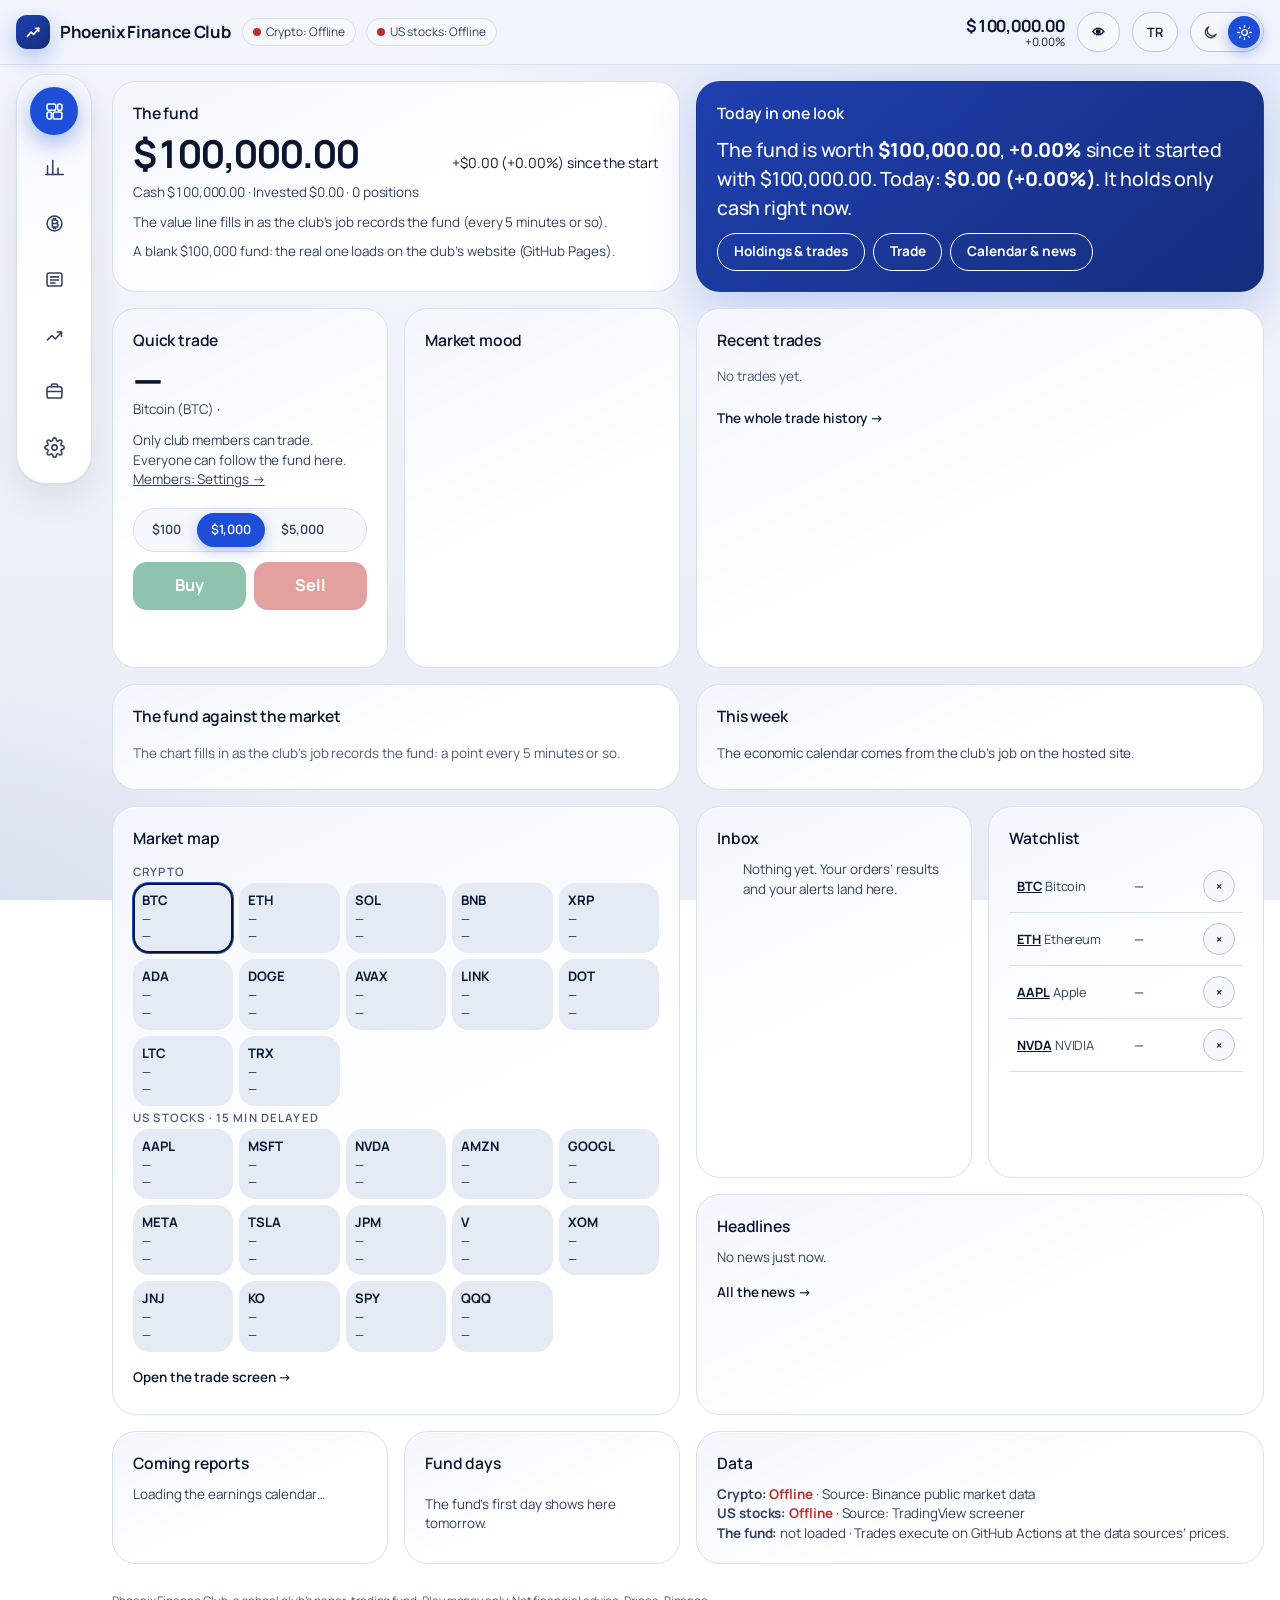
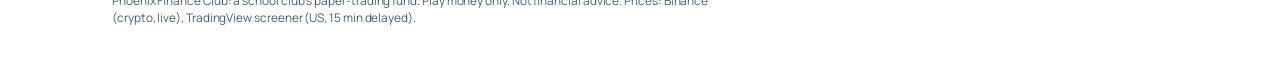
==== commit 1b36d50d: "Club fund: UI tests rewritten, dead CSS and code removed, docs, published kit rebuilt ds/t_live_app." ====
--- a/index.html
+++ b/index.html
@@ -4,7 +4,7 @@
 <meta charset="utf-8">
 <meta name="viewport" content="width=device-width,initial-scale=1,viewport-fit=cover">
 <title>Phoenix Finance Club: the club fund, with real prices</title>
-<meta name="description" content="Practise trading crypto and the whole US stock market with play money and real prices. Free, no sign-up.">
+<meta name="description" content="Phoenix Finance Club: a high-school club’s shared paper-trading fund. $100,000 of play money, real prices, every trade public.">
 <link rel="manifest" href="manifest.webmanifest">
 <meta name="theme-color" content="#0b0d10">
 <link rel="icon" href="icon.svg" type="image/svg+xml">
@@ -44,7 +44,7 @@
 }
 :root{--f-body:"Manrope",system-ui,-apple-system,"Segoe UI",sans-serif;--f-display:"Manrope",system-ui,-apple-system,"Segoe UI",sans-serif;--f-mono:"JetBrains Mono",ui-monospace,Menlo,Consolas,monospace}
 
-/* Tidewater Live: layout and components (colours come from tokens.css, the same as the game) */
+/* Phoenix Finance Club: layout and components (colours come from tokens.css) */
 *{box-sizing:border-box}
 html,body{margin:0}
 body{background:var(--bg);color:var(--ink);font-family:var(--f-body);font-size:14px;line-height:1.45;-webkit-font-smoothing:antialiased}
@@ -170,30 +170,24 @@
 @media (max-width:1100px){ #mk-idx{grid-template-columns:repeat(3,minmax(0,1fr))} }
 @media (max-width:760px){ #mk-idx{grid-template-columns:repeat(2,minmax(0,1fr))} #mk-idx .mk-i:last-child{grid-column:1/-1} .mk-i .bd-big{font-size:1.25rem} .mk-i{padding:12px} }
 
-/* Crypto screen and the bots */
+/* Crypto screen */
 .cx-top{grid-template-columns:repeat(4,minmax(0,1fr))!important}.cx-sec{margin-top:16px;display:grid;gap:10px}.cx-sh{display:flex;align-items:baseline;justify-content:space-between;gap:10px;flex-wrap:wrap}.cx-sh h2{margin:0;font-size:1.15rem}
 .cx-find{flex:1;min-width:200px}
-.ai-grid{display:grid;grid-template-columns:repeat(3,minmax(0,1fr));gap:12px}
-.ai-card{background:var(--surface-1);border:1px solid var(--line);border-radius:18px;padding:16px;display:grid;gap:8px;align-content:start}.ai-card.off{opacity:.7}
-.ai-card header{display:flex;gap:10px;align-items:center}.ai-card h3{margin:0;font-size:1.05rem}.ai-ico{font-size:1.6rem;line-height:1}
-.ai-tag{font-size:.74rem;color:var(--ink-2);font-weight:600}.ai-d{margin:0;font-size:.8rem;color:var(--ink-2);line-height:1.45}
-.ai-st{display:flex;flex-wrap:wrap;gap:6px 14px;font-size:.78rem;color:var(--ink-2)}.ai-h{margin:2px 0 0;font-size:.8rem;color:var(--ink-2);font-weight:600}
+
 .chip{display:inline-flex;gap:4px;padding:2px 8px;border-radius:999px;background:var(--surface-3);font-family:var(--f-mono);font-size:.74rem;color:var(--ink)}.chip i{font-style:normal}
-.ai-think{list-style:none;margin:0;padding:0;display:grid;gap:3px;font-size:.76rem}.ai-think li{display:grid;grid-template-columns:44px minmax(0,1fr);gap:6px;color:var(--ink-2)}.ai-think b{color:var(--ink);font-family:var(--f-mono);font-weight:600}
-.ai-btn{justify-content:flex-start;gap:8px}.ai-why{font-size:.76rem;color:var(--ink-2);white-space:normal;min-width:220px}
-@media (max-width:1100px){ .ai-grid{grid-template-columns:minmax(0,1fr)} .cx-top{grid-template-columns:repeat(2,minmax(0,1fr))!important} }
+
+@media (max-width:1100px){  .cx-top{grid-template-columns:repeat(2,minmax(0,1fr))!important} }
 @media (max-width:760px){ .lv-nav a{font-size:.62rem;padding:8px 2px} .lv-nav a svg{width:20px;height:20px} }
 
-/* Bots and News */
-.ai-more summary{cursor:pointer;font-size:.8rem;font-weight:600;color:var(--ink-2);padding:4px 0}.ai-more[open] summary{color:var(--ink)}
-#bots{display:grid;gap:12px}#bots .ai-grid{grid-template-columns:repeat(3,minmax(0,1fr))}
+/* News */
+
 .nw{list-style:none;margin:0;padding:0;display:grid}.nw li{padding:10px 0;border-bottom:1px solid var(--line);display:grid;gap:3px}.nw li:last-child{border-bottom:0}
 .nw a{color:var(--ink);text-decoration:none;font-weight:600;line-height:1.35}.nw a:hover{text-decoration:underline}.nw-m{font-size:.74rem;color:var(--ink-3)}.nw p{margin:0;font-size:.8rem;color:var(--ink-2);line-height:1.4}
 .nw-s li{padding:7px 0}.nw-s a{font-size:.84rem}.nw-tabs{flex-wrap:wrap}.nw-h2{margin-top:18px}.nw-mine{font-size:.8rem;color:var(--ink-2);display:flex;gap:6px;align-items:center}
 .tbl tr.mine td{background:color-mix(in srgb,var(--accent) 8%,transparent)}
 #nw{display:grid;gap:12px}#nw-body h2{margin:0 0 6px;font-size:1.05rem}
-@media (max-width:1100px){ #bots .ai-grid{grid-template-columns:repeat(2,minmax(0,1fr))} }
-@media (max-width:760px){ #bots .ai-grid{grid-template-columns:minmax(0,1fr)} .lv-nav{overflow-x:auto;justify-content:flex-start;scrollbar-width:none} .lv-nav::-webkit-scrollbar{display:none} .lv-nav a{flex:0 0 64px} }
+
+@media (max-width:760px){  .lv-nav{overflow-x:auto;justify-content:flex-start;scrollbar-width:none} .lv-nav::-webkit-scrollbar{display:none} .lv-nav a{flex:0 0 64px} }
 
 /* performance */
 .pf-grid{display:grid;grid-template-columns:repeat(auto-fill,minmax(180px,1fr));gap:8px}.pf-t{background:var(--surface-2);border:1px solid var(--line);border-radius:12px;padding:10px 12px;display:grid;gap:4px}.pf-t b{font-size:1.15rem}
@@ -203,27 +197,10 @@
 .tr-star{font-size:1.15rem;min-width:44px;min-height:44px;padding:0;color:var(--warn)}#al-kind{min-height:44px;border-radius:12px;border:1px solid var(--control-border);background:var(--surface-2);color:var(--ink);padding:0 10px;font:inherit;max-width:100%}
 #al-tr .fld-row{flex-wrap:wrap}.tr-head{flex-wrap:wrap}
 
-.mg-row{flex-wrap:wrap;align-items:flex-end}#mg-bot{min-height:44px;border-radius:12px;border:1px solid var(--control-border);background:var(--surface-2);color:var(--ink);padding:0 10px;font:inherit;max-width:100%}.mg-row .go{min-height:44px;width:auto;padding:0 22px}
-
-/* strategy lab */
-#lab{display:grid;gap:12px}.lab-f{display:grid;gap:10px}.lab-row{flex-wrap:wrap;align-items:flex-end}.lab-row .fld{min-width:150px}.lab-row select{min-height:44px;border-radius:12px;border:1px solid var(--control-border);background:var(--surface-2);color:var(--ink);padding:0 10px;font:inherit;max-width:100%}
-.lab-ck{display:flex;gap:6px;align-items:center;font-size:.8rem;color:var(--ink-2);min-height:44px}.lab-go{display:inline-flex;width:auto;padding:0 22px;align-items:center;text-decoration:none;min-height:44px}#lb-res h2{margin:0 0 4px;font-size:1.05rem}
-.srv-note:not(:empty){background:color-mix(in srgb,var(--accent) 10%,transparent);border-radius:12px;padding:10px 12px;color:var(--ink)}
-.ar-top{grid-template-columns:repeat(4,minmax(0,1fr))!important}.ar-reg{display:flex;flex-wrap:wrap;gap:6px 14px;font-size:.84rem;color:var(--ink-2)}#arena{display:grid;gap:12px}.ai-diary li{grid-template-columns:1fr}
-.ar-idle td{color:var(--ink-3)}.ar-idle td b{font-weight:500}
-@media (max-width:1100px){ .ar-top{grid-template-columns:repeat(2,minmax(0,1fr))!important} }
-
-#replay{position:fixed;inset:0;z-index:60;background:var(--scrim);display:grid;place-items:center;padding:16px}#replay[hidden]{display:none}
-.rp-card{background:var(--surface-1);border:1px solid var(--line);border-radius:16px;padding:16px;max-width:820px;width:100%;max-height:90vh;overflow:auto}
-.rp-card .bd-th{display:flex;justify-content:space-between;align-items:center;gap:8px}.rp-x{background:none;border:1px solid var(--line);border-radius:10px;color:var(--ink);width:34px;height:34px;cursor:pointer}
-.rp-why{margin:8px 0 0;padding-left:18px;display:grid;gap:6px;font-size:.9rem}.ai-log tbody tr{cursor:pointer}.ai-log tbody tr:hover td{background:rgba(127,127,127,.08)}
-.ar-warn{border-left:3px solid var(--warn);padding-left:10px}
-.dk-corr td,.dk-corr th{padding:6px 8px}.dk-h3{font-size:1rem;margin:18px 0 6px}.dk-notes{margin-top:12px}.dk-notes ul{display:grid;gap:6px;padding-left:18px}.dk-tbl td.mono{white-space:nowrap}
-.jr-grid{display:grid;grid-template-columns:repeat(auto-fill,minmax(180px,1fr));gap:10px;margin:8px 0}.jr-wide{grid-column:1/-1}.jr-cols{display:grid;grid-template-columns:repeat(auto-fit,minmax(260px,1fr));gap:12px;margin:8px 0}
-.jr-file{position:relative;overflow:hidden;cursor:pointer;display:inline-flex;align-items:center}.jr-file input{position:absolute;inset:0;opacity:0;cursor:pointer}.jr-add summary{cursor:pointer;margin:6px 0 4px;font-weight:600}
-.lr summary{cursor:pointer;list-style:none}.lr summary h2{display:inline;font-size:1.05rem}.lr summary::before{content:'▸ ';color:var(--ink-3)}.lr[open] summary::before{content:'▾ '}.lr p{line-height:1.6;margin:10px 0 0}
+#mg-bot{min-height:44px;border-radius:12px;border:1px solid var(--control-border);background:var(--surface-2);color:var(--ink);padding:0 10px;font:inherit;max-width:100%}
+
 .fld select{min-height:44px;border-radius:12px;border:1px solid var(--control-border);background:var(--surface-2);padding:0 10px;font-size:.95rem;color:var(--ink);width:100%}
-.jr-sel{min-height:34px;border-radius:10px;border:1px solid var(--control-border);background:var(--surface-2);color:var(--ink);padding:0 6px;font-size:.85rem;max-width:180px}
+
 .seg button[aria-checked="true"],.seg button[aria-selected="true"]{background:var(--surface-1);color:var(--ink);box-shadow:0 1px 3px rgba(0,0,0,.25)}
 .set{grid-template-columns:minmax(0,1fr)}.set .pn{min-width:0}
 
@@ -231,10 +208,10 @@
 .tr-tbr{display:flex;flex-direction:column;gap:4px;min-width:0}
 #tr-tf{width:100%;min-width:0;display:flex}
 
-/* ---------- the professional shell: account bar, terminal, futures, bots control centre, report, challenge, welcome, palette ---------- */
+/* ---------- the professional shell: the fund bar, terminal, report, palette ---------- */
 .acct{display:flex;flex-wrap:wrap;align-items:center;gap:6px 18px;padding:6px 16px;border-bottom:1px solid var(--line);background:var(--surface-1);font-size:.8rem}
 .acct>span{display:flex;flex-direction:column;line-height:1.15}.acct small{color:var(--ink-2);font-size:.7rem;text-transform:uppercase;letter-spacing:.04em}.acct b{font-size:.9rem}.acct b i{font-style:normal;font-size:.75rem}
-.acct-sel select{min-height:32px;border-radius:9px;border:1px solid var(--control-border);background:var(--surface-2);color:var(--ink);padding:0 8px;font-weight:600}
+
 .acct-ch{margin-left:auto;font-weight:600;color:var(--warn)}
 @media (max-width:700px){.acct{gap:4px 12px;padding:6px 10px;overflow-x:auto;flex-wrap:nowrap}.acct>span{flex:0 0 auto}}
 /* price flashes */
@@ -254,43 +231,19 @@
 #tm-ol .dr{pointer-events:auto;cursor:ns-resize}#tm-ol .dr .hit{pointer-events:stroke}#tm-ol .drag line:first-child{stroke-width:2.5}
 @media (max-width:980px){html.term #v-trade .tr-grid{grid-template-columns:1fr}html.term #v-trade .tr-col:first-child{grid-template-columns:1fr;grid-template-areas:"chart" "book" "tape" "blot"}}
 @media (max-width:700px){html.term .tm-sheet{display:block;width:100%;min-height:40px;border:0;border-radius:10px;background:var(--surface-3);color:var(--ink);font-weight:700;margin-bottom:6px;cursor:pointer}
-  html.term #tk,html.term #fut-tk{position:fixed;left:0;right:0;bottom:64px;z-index:40;max-height:72vh;overflow:auto;border-radius:16px 16px 0 0;box-shadow:0 -6px 24px rgba(0,0,0,.35);transform:translateY(calc(100% - 52px));transition:transform .25s}
+  html.term #tk{position:fixed;left:0;right:0;bottom:64px;z-index:40;max-height:72vh;overflow:auto;border-radius:16px 16px 0 0;box-shadow:0 -6px 24px rgba(0,0,0,.35);transform:translateY(calc(100% - 52px));transition:transform .25s}
   html.term #tk.open{transform:none}html.term #v-trade{padding-bottom:70px}}
-/* futures */
-.mk-sw{display:flex;align-items:center;gap:10px;flex-wrap:wrap}
 .risk-bar{height:8px;border-radius:999px;background:var(--surface-3);overflow:hidden;margin:6px 0}.risk-bar i{display:block;height:100%;background:var(--gain);border-radius:999px}.risk-bar i.warm{background:var(--warn)}.risk-bar i.hot{background:var(--loss)}.risk-bar i.ok{background:var(--gain)}
-.fut-sum td{padding:4px 6px}tr.liq-warm td{background:var(--warn-soft)}tr.liq-hot td{background:var(--loss-soft)}
-#fut-lev{width:100%;accent-color:var(--accent);min-height:28px}
-/* bot control centre */
-.bo-grid{display:grid;grid-template-columns:repeat(auto-fill,minmax(240px,1fr));gap:10px}
-.bo-card{border:1px solid var(--line);border-radius:14px;padding:10px 12px;background:var(--surface-2);display:grid;gap:6px}
-.bo-card header{display:flex;align-items:center;gap:8px}.bo-card header b{flex:1;font-size:.9rem}.bo-st{font-size:.72rem;color:var(--ink-3)}
-.bo-led{width:10px;height:10px;border-radius:50%;background:var(--ink-3);flex:0 0 auto}.bo-pos .bo-led{background:var(--gain);box-shadow:0 0 0 3px var(--gain-soft);animation:pulse 2s infinite}.bo-ready .bo-led{background:var(--gain)}.bo-wait .bo-led{background:var(--warn)}.bo-brk .bo-led{background:var(--loss)}.bo-off .bo-led{background:var(--ink-3)}
-@keyframes pulse{50%{box-shadow:0 0 0 6px transparent}}@media (prefers-reduced-motion:reduce){.bo-pos .bo-led{animation:none}}
-.bo-row{display:flex;align-items:center;justify-content:space-between;gap:8px}.spark{width:120px;height:28px}
-.bo-last{font-size:.78rem;color:var(--ink-2);margin:0;min-height:2.2em}.bo-card footer{display:flex;align-items:center;justify-content:space-between;gap:8px;flex-wrap:wrap}
-.bo-lim{font-size:.72rem;color:var(--ink-3);display:flex;gap:4px;align-items:center}.bo-lim select{min-height:30px;border-radius:8px;border:1px solid var(--control-border);background:var(--surface-1);color:var(--ink)}
-.bo-two{display:grid;grid-template-columns:minmax(0,1.4fr) minmax(0,1fr);gap:12px;margin-top:12px}@media (max-width:900px){.bo-two{grid-template-columns:1fr}}
-.bo-log{list-style:none;margin:0;padding:0;font-family:var(--f-mono);font-size:.76rem;max-height:340px;overflow:auto;display:grid;gap:3px}.bo-log time{color:var(--ink-3)}
+
+.spark{width:120px;height:28px}
+
 #bo-ops{margin-bottom:12px}
 /* report */
 .rp-bar{display:flex;gap:10px;flex-wrap:wrap;align-items:flex-end;margin-bottom:12px}.rp-sheet{background:var(--surface-1);border:1px solid var(--line);border-radius:16px;padding:18px;display:grid;gap:16px}
 .rp-sheet h3{font-size:.95rem;margin:0 0 6px}.rp-cols{display:grid;grid-template-columns:repeat(auto-fit,minmax(300px,1fr));gap:16px}.rp-heat td{padding:4px 6px;font-size:.75rem}.rp-head h2{margin:0}
-@media print{body{background:#fff!important;color:#111!important}.lv-top,.lv-nav,.acct,.no-print,.lv-foot,#pal,#replay{display:none!important}.lv-main{padding:0!important;margin:0!important}
+@media print{body{background:#fff!important;color:#111!important}.lv-top,.lv-nav,.acct,.no-print,.lv-foot,#pal{display:none!important}.lv-main{padding:0!important;margin:0!important}
   .rp-sheet{border:0;background:#fff;color:#111;padding:0}.rp-sheet *{color:#111!important}.rp-sheet section{break-inside:avoid}.chart .gl{stroke:#ccc}}
-/* challenge */
-.ch-presets{display:grid;grid-template-columns:repeat(auto-fit,minmax(220px,1fr));gap:12px;margin:12px 0}.ch-rules{padding-left:18px;margin:8px 0}
-.ch-bar{margin:10px 0}.ch-l{display:flex;justify-content:space-between;font-size:.85rem}.ch-cert{width:100%;max-width:720px;height:auto;border-radius:16px;display:block;margin:12px 0}
-/* welcome */
-.wc-hero{padding:28px 4px 18px;max-width:980px}.wc-kicker{color:var(--accent);font-weight:700;letter-spacing:.06em;text-transform:uppercase;font-size:.78rem;margin:0}
-.wc-h{font-size:clamp(1.8rem,4.2vw,3.1rem);line-height:1.08;margin:10px 0 12px;letter-spacing:-.02em}.wc-lead{font-size:1.05rem;color:var(--ink-2);max-width:760px;line-height:1.55;margin:0}
-.wc-cta{display:flex;gap:10px;flex-wrap:wrap;margin:18px 0}.wc-cta a{text-decoration:none;display:inline-flex;align-items:center}
-.wc-tick{display:flex;gap:18px;flex-wrap:wrap;font-size:.85rem;border-top:1px solid var(--line);border-bottom:1px solid var(--line);padding:8px 0}.wc-tick i{font-style:normal}
-.wc-proof{display:grid;grid-template-columns:repeat(auto-fit,minmax(220px,1fr));gap:12px;margin:12px 0}
-.wc-fig{margin:0}.wc-grid{display:grid;grid-template-columns:repeat(auto-fill,minmax(230px,1fr));gap:12px;margin:12px 0}
-.wc-card{display:grid;gap:6px;padding:16px;border:1px solid var(--line);border-radius:16px;background:var(--surface-1);color:var(--ink);text-decoration:none;transition:transform .15s,border-color .15s}
-.wc-card:hover,.wc-card:focus-visible{transform:translateY(-2px);border-color:var(--accent)}.wc-card span:last-child{color:var(--ink-2);font-size:.88rem;line-height:1.45}.wc-ico{font-size:1.6rem}
-.wc-foot{max-width:860px;margin:16px 0 8px}
+
 /* command palette */
 #pal{position:fixed;inset:0;z-index:70;background:var(--scrim);display:grid;place-items:start center;padding:12vh 16px 16px}#pal[hidden]{display:none}
 .pal-card{width:100%;max-width:560px;background:var(--surface-1);border:1px solid var(--line-strong);border-radius:16px;padding:12px;box-shadow:0 20px 60px rgba(0,0,0,.45)}
@@ -305,6 +258,7 @@
 /* the light theme sets --gain/--loss on :root[data-tdx-theme="light"] (0,2,0): this must outrank it, with shades that keep
    white text (--on-trade) at 4.5:1 or more: #1d4ed8 6.7:1, #b45309 5.0:1 */
 :root.cb[data-tdx-theme="light"]{--gain:#1d4ed8;--gain-soft:#dbeafe;--loss:#b45309;--loss-soft:#fdecd3}
+.rp-x{background:none;border:1px solid var(--line);border-radius:10px;color:var(--ink);width:34px;height:34px;cursor:pointer}
 
 /* ---------- pro chart engine (piece 3): everything under #tr-chart / .ch-* ---------- */
 #tr-chart{position:relative;min-width:0}
@@ -678,10 +632,10 @@
 @media print{ body{background:#fff} }
 
 /* ---- account bar: a slim glass strip, only on the screens where you trade */
-html[data-view]:not([data-view="trade"]):not([data-view="portfolio"]):not([data-view="challenge"]):not([data-view="report"]) .acct{display:none}
+html[data-view]:not([data-view="trade"]):not([data-view="portfolio"]):not([data-view="report"]) .acct{display:none}
 .acct{margin:0 16px 4px;border:1px solid var(--line);border-radius:20px;background:var(--card-bg);box-shadow:var(--card-edge);padding:8px 18px}
 .acct small{color:var(--ink-3);letter-spacing:.06em}
-.acct-sel select{border-radius:999px;border-color:var(--line-strong);padding:0 12px}
+
 .hm-sec{font-family:var(--f-body);color:var(--ink-3);letter-spacing:.1em;font-weight:600}
 
 /* ---- Board bento: today, week, mood gauge, strategy dots */
@@ -711,17 +665,11 @@
 #t-mood{align-items:stretch}
 #t-mood .gauge{display:none}
 #t-mood #m-l{text-align:center;font-weight:700;color:var(--ink);font-size:1rem}
-.hm-st{list-style:none;margin:0;padding:0;display:grid;gap:4px}
-.hm-st li{display:grid;grid-template-columns:minmax(0,1fr) auto 76px;gap:12px;align-items:center;padding:7px 10px;border-radius:14px;background:var(--surface-2);border:1px solid var(--line)}
-.hm-sn{font-weight:600;font-size:.86rem;overflow:hidden;text-overflow:ellipsis;white-space:nowrap}
-.hm-dots{display:inline-grid;grid-template-columns:repeat(5,8px);gap:4px}
-.hm-dots i{width:8px;height:8px;border-radius:50%;background:var(--surface-3);border:1px solid var(--line-strong)}
-.hm-dots i.ok{background:var(--accent);border-color:transparent;box-shadow:0 0 8px color-mix(in srgb,var(--accent) 60%,transparent)}
-.hm-cg{text-align:right;font-weight:700;font-variant-numeric:tabular-nums}
+
 @media (max-width:760px){
   .hm-wk{grid-template-columns:repeat(7,minmax(64px,1fr));overflow-x:auto;scrollbar-width:none}
   .hm-today .hm-say{font-size:1.05rem}
-  .hm-st li{grid-template-columns:minmax(0,1fr) auto 62px;gap:8px}
+  
 }
 
 /* ---- company fundamentals under the chart */
@@ -741,11 +689,31 @@
 .fd-kv dd{margin:0;font-weight:700;font-variant-numeric:tabular-nums;text-align:right}
 .fd-kv dd.up{color:var(--gain)}.fd-kv dd.down{color:var(--loss)}
 .fd-src{font-size:.74rem}
+
+/* ---- the club fund: ticket lock, note field, trade history, member access ---- */
+.fld textarea{min-height:64px;resize:vertical;border-radius:var(--r-ctl);border:1px solid var(--line-strong);background:var(--surface-2);color:var(--ink);padding:10px 12px;font-size:.95rem;line-height:1.4;width:100%}
+.fld textarea:focus{border-color:var(--accent);outline:2px solid color-mix(in srgb,var(--accent) 35%,transparent);outline-offset:1px}
+.tk-lock{border:1px solid color-mix(in srgb,var(--warn) 55%,var(--line));background:color-mix(in srgb,var(--warn) 10%,var(--surface-2));border-radius:16px;padding:12px 14px;margin:0 0 12px}
+.tk-lock p{margin:0 0 4px}.tk-lock p:last-child{margin:0}
+.tk-lock-s{margin:2px 0 8px}
+.pf-pn{margin-top:12px;max-width:1400px}
+.pf-pn .bd-th{display:flex;align-items:center;justify-content:space-between;gap:12px}
+.tr-note{min-width:180px;max-width:420px;white-space:normal;overflow-wrap:anywhere;color:var(--ink-2);font-size:.85rem}
+.tr-hist.compact .tr-note{max-width:220px;min-width:120px;white-space:nowrap;overflow:hidden;text-overflow:ellipsis}
+.acct-ch.on{color:var(--gain)}
+.acct-n b{font-weight:700}
+.rp-sheet{grid-template-columns:minmax(0,1fr)}.rp-sheet>*,.rp-cols>*{min-width:0}.rp-head h2{overflow-wrap:anywhere}
+html[data-tdx-theme="light"] #lv-pl.up{color:#06573a}html[data-tdx-theme="light"] #lv-pl.down{color:#a3221b}
+.club-st{margin:8px 0 12px;font-size:.88rem;color:var(--ink-2)}.club-st.up{color:var(--gain)}.club-st b{color:var(--ink)}
+.club-btns{justify-content:flex-start;gap:8px;flex-wrap:wrap;margin-top:10px}
+.club-how{margin-top:12px}.club-how summary{cursor:pointer;font-weight:600;color:var(--ink-2)}
+.club-how ol{margin:10px 0 0;padding-left:20px;display:grid;gap:8px;font-size:.88rem;color:var(--ink-2);line-height:1.5}
+#club-msg.up{color:var(--gain)}#club-msg.down{color:var(--loss)}
 </style>
 </head>
 <body>
 <header class="lv-top">
-  <a class="lv-brand" href="#welcome" aria-label="Phoenix Finance Club"><b aria-hidden="true"><svg viewBox="0 0 32 32"><path d="M7 23l6-7 4 4 8-10"/><path d="M20 10h5v5"/></svg></b><span>Phoenix Finance Club</span></a>
+  <a class="lv-brand" href="#board" aria-label="Phoenix Finance Club"><b aria-hidden="true"><svg viewBox="0 0 32 32"><path d="M7 23l6-7 4 4 8-10"/><path d="M20 10h5v5"/></svg></b><span>Phoenix Finance Club</span></a>
   <div class="lv-dots" id="lv-dots" aria-live="polite"></div>
   <span class="sp"></span>
   <div class="lv-nw"><b class="mono" id="lv-nw"></b><small class="mono" id="lv-pl"></small></div>
@@ -758,9 +726,6 @@
     <a href="#board" data-nav="board"><svg viewBox="0 0 24 24" aria-hidden="true"><rect x="3.5" y="3.5" width="10" height="7" rx="2"/><rect x="15.5" y="3.5" width="5" height="7" rx="2"/><rect x="3.5" y="12.5" width="5" height="8" rx="2"/><rect x="10.5" y="12.5" width="10" height="8" rx="2"/></svg><span>Board</span></a>
     <a href="#markets" data-nav="markets"><svg viewBox="0 0 24 24" aria-hidden="true"><path d="M4 20V10"/><path d="M10 20V4"/><path d="M16 20v-7"/><path d="M22 20H2"/></svg><span>Markets</span></a>
     <a href="#crypto" data-nav="crypto"><svg viewBox="0 0 24 24" aria-hidden="true"><circle cx="12" cy="12" r="8.5"/><path d="M9.5 8h4a2 2 0 0 1 0 4h-4m0 0h4.5a2 2 0 0 1 0 4H9.5V8m1.5-2v2m2-2v2m-2 8v2m2-2v2"/></svg><span>Crypto</span></a>
-    <a href="#bots" data-nav="bots"><svg viewBox="0 0 24 24" aria-hidden="true"><rect x="4.5" y="7.5" width="15" height="11" rx="3"/><path d="M12 3.5v4M9 12.5h.01M15 12.5h.01M9.5 15.5h5"/></svg><span>Bots</span></a>
-    <a href="#desk" data-nav="desk"><svg viewBox="0 0 24 24" aria-hidden="true"><path d="M3.5 20.5h17"/><path d="M5.5 16l4-5 3.5 3 5.5-7"/><circle cx="18.5" cy="7" r="1.5"/></svg><span>Desk</span></a>
-    <a href="#journal" data-nav="journal"><svg viewBox="0 0 24 24" aria-hidden="true"><path d="M6 3.5h11a1.5 1.5 0 0 1 1.5 1.5v14a1.5 1.5 0 0 1-1.5 1.5H6z"/><path d="M6 3.5v17M9.5 8h5.5M9.5 11.5h5.5"/></svg><span>Journal</span></a>
     <a href="#news" data-nav="news"><svg viewBox="0 0 24 24" aria-hidden="true"><rect x="3.5" y="4.5" width="17" height="15" rx="2.5"/><path d="M7.5 9h9M7.5 12.5h9M7.5 16h5"/></svg><span>News</span></a>
     <a href="#trade" data-nav="trade"><svg viewBox="0 0 24 24" aria-hidden="true"><path d="M4 17l5-5 4 4 7-8"/><path d="M15 8h5v5"/></svg><span>Trade</span></a>
     <a href="#portfolio" data-nav="portfolio"><svg viewBox="0 0 24 24" aria-hidden="true"><rect x="3.5" y="6.5" width="17" height="13" rx="2.5"/><path d="M8.5 6.5V5a1.5 1.5 0 0 1 1.5-1.5h4A1.5 1.5 0 0 1 15.5 5v1.5"/><path d="M3.5 12h17"/></svg><span>Portfolio</span></a>
@@ -770,16 +735,8 @@
     <section class="lv-view" id="v-board" aria-labelledby="h-board"><h1 class="sr" id="h-board">Board</h1><div class="bd" id="bd"></div></section>
     <section class="lv-view" id="v-markets" aria-labelledby="h-mk" hidden><h1 class="lv-h1" id="h-mk">US market</h1><div id="mk"></div></section>
     <section class="lv-view" id="v-crypto" aria-labelledby="h-cx" hidden><h1 class="lv-h1" id="h-cx">Crypto · live</h1><div id="cx"></div></section>
-    <section class="lv-view" id="v-bots" aria-labelledby="h-bots" hidden><h1 class="lv-h1" id="h-bots">AI bots</h1><div id="bots"></div></section>
     <section class="lv-view" id="v-news" aria-labelledby="h-news" hidden><h1 class="lv-h1" id="h-news">News</h1><div id="nw"></div></section>
-    <section class="lv-view" id="v-lab" aria-labelledby="h-lab" hidden><h1 class="lv-h1" id="h-lab">Strategy lab</h1><div id="lab"></div></section>
-    <section class="lv-view" id="v-desk" aria-labelledby="h-desk" hidden><h1 class="lv-h1" id="h-desk">Strategy Desk</h1><div id="desk"></div></section>
-    <section class="lv-view" id="v-journal" aria-labelledby="h-journal" hidden><h1 class="lv-h1" id="h-journal">Journal</h1><div id="journal"></div></section>
-    <section class="lv-view" id="v-learn" aria-labelledby="h-learn" hidden><h1 class="lv-h1" id="h-learn">Academy</h1><div id="learn"></div></section>
-    <section class="lv-view" id="v-welcome" aria-labelledby="h-welcome" hidden><h1 class="sr" id="h-welcome">Welcome</h1><div id="welcome"></div></section>
     <section class="lv-view" id="v-report" aria-labelledby="h-report" hidden><h1 class="lv-h1 no-print" id="h-report">Performance report</h1><div id="report"></div></section>
-    <section class="lv-view" id="v-challenge" aria-labelledby="h-challenge" hidden><h1 class="lv-h1" id="h-challenge">Challenge</h1><div id="challenge"></div></section>
-    <section class="lv-view" id="v-arena" aria-labelledby="h-arena" hidden><h1 class="lv-h1" id="h-arena">Bot Arena</h1><div id="arena"></div></section>
     <section class="lv-view" id="v-trade" aria-labelledby="h-trade" hidden><h1 class="sr" id="h-trade">Trade</h1>
       <div class="tr-grid">
         <div class="tr-col">
@@ -798,40 +755,36 @@
         </div>
         <div class="tr-col">
           <div class="pn" id="tk">
-            <div class="bd-th"><h2>Order</h2></div>
-            <span class="seg" role="group" aria-label="Side" id="tk-side"><button type="button" data-side="b" aria-pressed="true">Buy</button><button type="button" data-side="s" aria-pressed="false">Sell</button></span>
-            <span class="seg" role="group" aria-label="Order type" id="tk-type"><button type="button" data-type="mkt" aria-pressed="true">Market</button><button type="button" data-type="lmt" aria-pressed="false">Limit</button><button type="button" data-type="stp" aria-pressed="false">Stop</button><button type="button" data-type="trl" aria-pressed="false">Trailing</button></span>
+            <div class="bd-th"><h2>Order for the fund</h2></div>
+            <div class="tk-lock" id="tk-lock" hidden></div>
+            <span class="seg" role="group" aria-label="Side" id="tk-side"><button type="button" data-side="buy" aria-pressed="true">Buy</button><button type="button" data-side="sell" aria-pressed="false">Sell</button><button type="button" data-side="short" aria-pressed="false">Short</button><button type="button" data-side="cover" aria-pressed="false">Cover</button></span>
+            <span class="seg" role="group" aria-label="Order type" id="tk-type"><button type="button" data-type="mkt" aria-pressed="true">Market</button><button type="button" data-type="lmt" aria-pressed="false">Limit</button><button type="button" data-type="stp" aria-pressed="false">Stop</button></span>
             <div class="fld-row"><label class="fld" for="tk-amt"><span id="tk-amt-l">Amount in dollars</span><input id="tk-amt" type="number" min="0" step="any" inputmode="decimal" value="1000"></label>
               <span class="seg" role="group" aria-label="Amount in" id="tk-unit"><button type="button" data-unit="usd" aria-pressed="true">$</button><button type="button" data-unit="qty" aria-pressed="false">Units</button></span></div>
-            <label class="fld" for="tk-tr" id="tk-trw" hidden><span>Trail (% below the high)</span><input id="tk-tr" type="number" min="0.5" max="50" step="0.5" inputmode="decimal" value="5"></label>
             <label class="fld" for="tk-px" id="tk-pxw" hidden><span id="tk-px-l">Limit price</span><input id="tk-px" type="number" min="0" step="any" inputmode="decimal"></label>
+            <label class="fld" for="tk-note"><span>Note / thesis (optional, public)</span><textarea id="tk-note" rows="2" maxlength="280" spellcheck="true"></textarea></label>
             <p class="bd-sub mono" id="tk-est"></p>
             <button class="go" type="button" id="tk-go">Buy</button>
             <p class="msg" id="tk-msg" role="status"></p>
             <div id="tk-oj"></div>
           </div>
-          <div class="pn"><div class="bd-th"><h2>Your position</h2></div><div id="tr-pos"></div>
-            <div id="pt" hidden><h3 class="perf-h">Protect this position</h3><p class="bd-sub">Take profit above the price and a stop-loss below it, at the same time: whichever trades first cancels the other.</p>
-              <div class="fld-row"><label class="fld" for="pt-tp"><span>Take profit at</span><input id="pt-tp" type="number" min="0" step="any" inputmode="decimal"></label><label class="fld" for="pt-sl"><span>Stop-loss at</span><input id="pt-sl" type="number" min="0" step="any" inputmode="decimal"></label></div>
-              <button class="ghost" type="button" id="pt-go">Protect it</button><p class="msg" id="pt-msg" role="status"></p></div></div>
+          <div class="pn"><div class="bd-th"><h2>The fund’s position</h2></div><div id="tr-pos"></div></div>
           <div class="pn"><div class="bd-th"><h2>Open orders</h2></div><div id="tr-ord"></div></div>
           <div class="pn" id="al-tr"><div class="bd-th"><h2>Alerts</h2></div><div class="fld-row"><label class="fld" for="al-kind"><span>Alert when</span><select id="al-kind"></select></label><label class="fld" for="al-v"><span>Value</span><input id="al-v" type="number" min="0" step="any" inputmode="decimal"></label></div>
             <button class="ghost" type="button" id="al-go">Set alert</button><p class="msg" id="al-msg" role="status"></p><div id="al-mine"></div></div>
         </div>
       </div>
     </section>
-    <section class="lv-view" id="v-portfolio" aria-labelledby="h-pf" hidden><h1 class="lv-h1" id="h-pf">Portfolio</h1><div class="bd" id="pf-top"></div>
-      <div class="pn" style="margin-top:12px;max-width:1400px"><div class="bd-th"><h2>Performance</h2></div><div id="pf-perf"></div></div>
-      <div class="pn" style="margin-top:12px;max-width:1400px"><div class="bd-th"><h2>Holdings</h2></div><div class="tblw" id="pf-pos"></div></div>
-      <div class="pn" style="margin-top:12px;max-width:1400px"><div class="bd-th"><h2>Trade history</h2></div><div class="tblw" id="pf-fills"></div></div>
-      <div class="pn" style="margin-top:12px;max-width:1400px"><div class="bd-th"><h2>Managed by bots</h2></div><div id="pf-mg"></div><p><a class="bd-more" href="#bots">Hand money to a bot →</a></p></div>
-      <div class="pn" style="margin-top:12px;max-width:1400px"><div class="bd-th"><h2>Watchlist</h2></div><div id="wl-list"></div><h3 class="perf-h">Alerts</h3><p class="bd-sub" id="al-perm"></p><div id="al-list"></div></div>
-      <p><button class="ghost" type="button" id="pf-reset">Start again with $100,000</button></p>
+    <section class="lv-view" id="v-portfolio" aria-labelledby="h-pf" hidden><h1 class="lv-h1" id="h-pf">The club fund</h1><div class="bd" id="pf-top"></div>
+      <div class="pn pf-pn"><div class="bd-th"><h2>Performance</h2><a class="bd-more" href="#report">Full report →</a></div><div id="pf-perf"></div></div>
+      <div class="pn pf-pn"><div class="bd-th"><h2>Holdings</h2></div><div class="tblw" id="pf-pos" tabindex="0" role="region" aria-label="Holdings"></div></div>
+      <div class="pn pf-pn"><div class="bd-th"><h2>Open orders</h2></div><div class="tblw" id="pf-ord" tabindex="0" role="region" aria-label="Open orders"></div></div>
+      <div class="pn pf-pn"><div class="bd-th"><h2>Trade history</h2></div><div class="tblw" id="pf-fills" tabindex="0" role="region" aria-label="Trade history"></div></div>
+      <div class="pn pf-pn"><div class="bd-th"><h2>Your watchlist</h2></div><div id="wl-list"></div><h3 class="perf-h">Alerts</h3><p class="bd-sub" id="al-perm"></p><div id="al-list"></div></div>
     </section>
     <section class="lv-view" id="v-settings" aria-labelledby="h-set" hidden><h1 class="lv-h1" id="h-set">Settings</h1>
       <div class="set">
-        <div class="pn"><h2>Trading costs</h2><p class="bd-sub">Used by your paper account, the bots and the Strategy Desk. Check your exchange’s fee page: these are typical Binance rates.</p>
-          <div class="seg" role="radiogroup" aria-label="Trading costs" id="set-fee"><button type="button" role="radio" data-fee="taker">Standard 0.10%</button><button type="button" role="radio" data-fee="maker">Limit orders + BNB 0.075%</button></div></div>
+        <div class="pn" id="set-club"></div>
         <div id="set-extra"></div>
         <div class="pn"><h2>Crypto prices</h2><p class="bd-sub">Live from Binance's public market data, with Coinbase as a backup. Free, no sign-up.</p><p id="set-cx"></p></div>
         <div class="pn"><h2>US stock prices</h2>
@@ -843,16 +796,14 @@
           <div class="bd-row" style="justify-content:flex-start"><button class="go" type="button" id="set-save">Save and connect</button><button class="ghost" type="button" id="set-del">Remove the keys</button></div>
           <p class="msg" id="set-msg" role="status"></p><p id="set-us"></p>
         </div>
-        <div class="pn"><h2>About</h2><p class="bd-sub">Play money only: nothing here is real trading or financial advice. Prices are real: crypto live from Binance or Coinbase; US stocks 15 minutes delayed from TradingView's screener, or real time from Alpaca's free IEX feed if you add its keys. TradingView's screener is not an official public service, so it may change or stop. Crypto fees: 0.1% a trade. US stocks: no commission.</p></div>
+        <div class="pn"><h2>About</h2><p class="bd-sub">Phoenix Finance Club is a school club’s shared paper-trading fund: $100,000 of play money, never real money, and nothing here is financial advice. Every holding, order and trade is public; only club members can trade, and no names are shown. Prices are real: crypto live from Binance; US stocks 15 minutes delayed from TradingView's screener (not an official public service, so it may change or stop). Crypto fees: 0.1% a trade. US stocks: no commission.</p></div>
       </div>
     </section>
-    <p class="lv-foot" id="foot">Play money only. Not financial advice. Prices: Binance or Coinbase (crypto, live), TradingView screener (US, 15 min delayed), Alpaca IEX (optional).</p>
+    <p class="lv-foot" id="foot">Phoenix Finance Club: a school club’s paper-trading fund. Play money only. Not financial advice. Prices: Binance (crypto, live), TradingView screener (US, 15 min delayed).</p>
   </main>
 </div>
 <div class="toast" id="toast" role="status" hidden></div>
 <script>"use strict";
-const DAILY_SNAP={"v":1,"t":1794736092530,"from":1527811200000,"to":1794700800000,"days":3089,"coins":{"BTC":1502928000000,"ETH":1502928000000,"BNB":1509926400000,"SOL":1597104000000,"XRP":1525392000000,"DOGE":1562284800000,"ADA":1523923200000,"TRX":1528675200000,"AVAX":1600732800000,"LINK":1547596800000,"DOT":1597708800000,"LTC":1513123200000,"BCH":1574899200000,"XLM":1527724800000,"ATOM":1556496000000,"ETC":1528761600000,"NEAR":1602633600000,"UNI":1600300800000,"FIL":1602720000000,"HBAR":1569715200000,"EOS":1527465600000,"NEO":1511136000000,"IOTA":1527724800000,"XTZ":1569283200000,"ZEC":1553126400000,"VET":1532476800000,"ALGO":1561161600000,"THETA":1554854400000,"WAVES":1547769600000,"OMG":1554249600000},"delisted":["EOS","WAVES","OMG"],"cost":{"taker":{"fee":0.001,"slip":0.0005},"maker":{"fee":0.00075,"slip":0.0002}},"trials":20,"trialSr":[0.06447,0.0664,0.04814,0.04878,0.0643,0.0851,0.06416,0.05626,0.05851,0.06559,0.05998,0.06619,0.06616,0.08844,0.08546,0.05974,0.04566,0.05716,0.04524,0.0581],"fundFrom":1577836800000,"dca":[[1527811200000,7521.01,0,null],[1530403200000,6356.81,0,null],[1533081600000,7604.58,1,null],[1535760000000,7200.01,1,null],[1538352000000,6611.61,1,null],[1541030400000,6410,0,null],[1543622400000,4190.02,0,null],[1546300800000,3797.14,0,null],[1548979200000,3462.07,0,null],[1551398400000,3823,1,null],[1554076800000,4144.56,1,null],[1556668800000,5383.2,1,null],[1559347200000,8544.07,1,null],[1561939200000,10624.93,1,null],[1564617600000,10374.99,0,null],[1567296000000,9724.98,0,null],[1569888000000,8292.44,0,null],[1572566400000,9231.61,1,null],[1575158400000,7390.89,0,null],[1577836800000,7200.85,0,5.94],[1580515200000,9384.61,1,5.99],[1583020800000,8531.88,0,6.312],[1585699200000,6642.92,0,6.604],[1588291200000,8826.96,1,7.089],[1590969600000,10200.77,1,6.733],[1593561600000,9232,0,6.903],[1596240000000,11801.17,1,6.971],[1598918400000,11921.97,1,7.427],[1601510400000,10619.13,0,7.808],[1604188800000,13761.5,1,8.365],[1606780800000,18764.96,1,7.894],[1609459200000,29331.69,1,7.478],[1612137600000,33526.37,1,7.199],[1614556800000,49587.03,1,7.27],[1617235200000,58720.44,1,8.233],[1619827200000,57800.37,1,8.227],[1622505600000,36693.09,0,8.551],[1625097600000,33504.69,0,8.683],[1627776000000,39845.44,1,8.437],[1630454400000,48810.52,1,8.26],[1633046400000,48141.61,1,8.757],[1635724800000,60911.11,1,9.542],[1638316800000,57184.07,0,13.501],[1640995200000,47722.65,0,13.315],[1643673600000,38694.59,0,13.461],[1646092800000,44421.2,1,13.89],[1648771200000,46283.49,1,14.751],[1651363200000,38468.35,0,15.232],[1654041600000,29805.83,0,16.585],[1656633600000,19279.8,0,16.912],[1659312000000,23268.01,1,17.977],[1661990400000,20131.46,0,18.331],[1664582400000,19310.95,0,18.729],[1667260800000,20483.62,1,18.793],[1669852800000,16977.37,0,18.96],[1672531200000,16616.75,0,19.06],[1675209600000,23732.66,1,19.08],[1677628800000,23628.97,1,19.28],[1680307200000,28452.73,1,19.61],[1682899200000,28068.26,0,20.78],[1685577600000,26817.93,0,21.42],[1688169600000,30585.9,1,26.69],[1690848000000,29705.99,1,27.16],[1693526400000,25805.05,0,27.18],[1696118400000,27992.57,1,27.62],[1698796800000,35421.43,1,28.44],[1701388800000,38682.52,1,29.03],[1704067200000,44179.55,1,30.06],[1706745600000,43082.94,1,30.52],[1709251200000,62387.9,1,31.51],[1711929600000,69649.8,1,32.76],[1714521600000,58364.97,0,32.7],[1717200000000,67766.85,1,32.31],[1719792000000,62899.99,0,32.74],[1722470400000,65354.02,1,33.25],[1725148800000,57301.86,0,34.54],[1727740800000,60805.78,1,34.3],[1730419200000,69496.01,1,34.54],[1733011200000,97185.18,1,34.62],[1735689600000,94591.79,0,35.39],[1738368000000,100635.65,1,35.99],[1740787200000,86064.53,0,36.55],[1743465600000,85158.34,0,38.15],[1746057600000,96489.91,1,38.54],[1748736000000,105642.93,1,39.31],[1751328000000,105681.14,0,39.87],[1754006400000,113297.93,1,40.74],[1756684800000,109237.42,0,41.23],[1759276800000,118594.99,1,41.57],[1761955200000,110098.1,0,42.06],[1764547200000,86286.01,0,42.45],[1767225600000,88839.04,0,42.98],[1769904000000,76968.21,0,43.7],[1772323200000,65776.47,0,44.07],[1775001600000,68113.92,0,44.45],[1777593600000,78231.13,1,45.16],[1780272000000,71408.9,0,45.86],[1782864000000,60024,0,46.42],[1785542400000,62823.64,0,47.46],[1788220800000,77439,1,48.19],[1790812800000,84880.05,1,48.98],[1793491200000,78354,0,49.83]],"corr":{"ids":["guard","guardvt","trend","trendf","mom","mombull","core","btc"],"m":[[1,0.96,0.58,0.55,0.47,0.58,0.87,0.69],[0.96,1,0.6,0.57,0.5,0.62,0.9,0.66],[0.58,0.6,1,0.98,0.78,0.69,0.87,0.76],[0.55,0.57,0.98,1,0.77,0.67,0.84,0.75],[0.47,0.5,0.78,0.77,1,0.79,0.69,0.58],[0.58,0.62,0.69,0.67,0.79,1,0.72,0.45],[0.87,0.9,0.87,0.84,0.69,0.72,1,0.78],[0.69,0.66,0.76,0.75,0.58,0.45,0.78,1]]},"base":{"btc":{"ret":7.6846979328573894,"cagr":0.29110130834765835,"vol":0.6141449193963744,"sharpe":0.7277500605450815,"sortino":1.0603313173764632,"dd":0.7662925431645934,"calmar":0.3798827366184251,"expo":1,"turn":0.11819948186528496,"trades":1,"costPaid":0.0015,"years":{"2018":-0.507659210664525,"2019":0.9431337600259215,"2020":3.019833973340668,"2021":0.597895215780313,"2022":-0.6420705572611589,"2023":1.5560728793887222,"2024":1.2130576455446769,"2025":-0.0633472257843879,"2026":-0.25477436963351885},"eq":[1,1.011,0.8495,0.8037,0.8241,0.8788,0.8263,0.9756,1.0888,0.9864,0.8169,0.8755,0.8884,0.9322,0.8504,0.8611,0.8987,0.8821,0.8823,0.8374,0.8681,0.8694,0.8555,0.8536,0.752,0.5878,0.5373,0.4525,0.4287,0.5104,0.5105,0.5042,0.4788,0.478,0.474,0.4603,0.4865,0.479,0.5268,0.5083,0.5139,0.5217,0.5301,0.5456,0.6655,0.6712,0.6992,0.7066,0.7675,0.8474,0.978,1.059,1.1375,1.0611,1.1501,1.3509,1.6488,1.4587,1.5633,1.3967,1.3062,1.3992,1.5796,1.3737,1.3814,1.2744,1.3693,1.3751,1.352,1.0873,1.0819,1.0981,1.0566,1.1508,1.2274,1.1666,1.1264,0.9664,1.0291,1.0009,0.9651,0.9557,0.9646,0.9766,1.0899,1.1851,1.1221,1.2436,1.3048,1.3754,1.2867,1.1558,1.2142,0.7417,0.8255,0.8455,0.8954,0.912,0.9344,0.9979,1.1736,1.303,1.2387,1.2193,1.2534,1.2792,1.2585,1.2379,1.2182,1.2044,1.235,1.2172,1.2682,1.5072,1.5416,1.5637,1.5332,1.5326,1.3889,1.3812,1.4537,1.4209,1.4054,1.4693,1.505,1.7183,1.803,2.0715,2.17,2.4805,2.2789,2.4798,2.3982,3.0724,3.2858,3.9,5.3959,4.8853,4.3804,4.5542,5.0911,6.2874,7.4333,6.153,6.4821,7.6082,7.7157,7.3163,7.838,7.7307,8.1551,6.7976,7.6711,7.6206,6.627,4.9531,4.7418,4.8968,4.9637,4.7626,4.1995,4.4923,4.4962,4.1728,4.472,5.6118,5.6956,6.3555,6.558,6.5244,6.6479,5.9634,6.289,5.6921,6.401,7.1734,8.2,8.0692,8.2773,8.1023,8.5257,7.7187,7.1435,7.1268,6.2678,6.1336,6.7571,6.145,5.5267,5.7253,4.8458,5.0148,5.5277,5.634,5.315,5.2146,5.2052,5.1495,5.5521,5.8919,6.1539,5.6179,5.3918,5.2798,5.1318,4.7884,3.894,3.8826,3.8066,3.949,3.8681,2.7216,2.8238,2.5635,2.8713,2.7696,3.0162,3.161,3.0996,3.2447,2.7702,2.6913,2.6528,2.8401,2.6331,2.5648,2.5824,2.5967,2.5498,2.5481,2.7379,2.8119,2.2697,2.2205,2.1968,2.2727,2.2774,2.2114,2.2309,2.2081,2.2538,2.6499,3.0139,3.068,3.1155,2.8753,3.2668,3.0827,2.9723,2.6793,3.6425,3.6504,3.7848,3.7104,4.0509,3.6249,3.8973,3.9231,3.5627,3.574,3.5508,3.6222,3.5205,3.5029,4.0804,4.0516,4.0347,4.0303,3.9758,3.8976,3.871,3.9125,3.4642,3.465,3.4311,3.4451,3.5368,3.5341,3.5776,3.7137,3.5716,3.9448,4.5063,4.616,4.9597,4.8682,5.0144,5.1433,5.873,5.5764,5.8462,5.5933,5.8696,5.6884,5.539,5.5609,5.7439,6.2668,6.9305,6.747,8.2951,9.0579,9.2408,8.4825,9.2874,9.0175,8.9239,8.4853,8.4789,8.3608,8.084,8.9116,9.1145,8.9802,9.2216,8.7813,8.5286,8.0345,7.5294,7.697,8.8632,9.0291,8.1769,8.0891,7.828,8.5144,7.8612,7.175,8.0439,8.4033,8.7448,8.255,8.3154,9.0982,8.8683,9.2402,10.1728,12.1037,13.1488,12.9584,13.2616,13.4855,13.0043,12.5381,13.0533,12.5949,13.8382,13.9437,13.6191,12.8316,12.9637,12.7884,11.2152,11.5412,11.1665,11.1805,11.2251,11.1541,11.0921,11.2318,12.5832,12.8822,13.6912,13.7566,14.2691,13.826,13.8663,14.1027,13.7346,14.2331,14.3577,15.6266,15.6794,15.6381,15.0642,15.5132,15.6019,15.5479,14.41,14.7134,15.4274,15.3746,14.5783,16.2521,14.9946,14.1512,14.7593,14.5736,13.7401,12.5773,11.3189,12.0849,11.8774,12.0022,11.7188,11.6167,11.9658,12.0517,12.7045,11.9133,11.2033,9.3844,9.1549,9.044,8.7584,9.0565,9.4309,9.3752,8.8296,8.9036,9.7012,10.2476,10.2961,10.4017,10.6626,10.519,10.0438,9.7674,8.1181,8.4537,8.4489,7.9906,8.3211,8.531,8.5004,8.5281,8.3616,8.6322,8.3823,10.4159,10.3505,10.5918,10.268,10.7544,11.182,11.2376,10.9873,10.8517,10.795,10.287,10.0843,9.0831,8.6847],"mc":{"p5":-0.5210403449592504,"p25":-0.08147159694038075,"p50":0.42039434073824555,"p75":1.1024667418612277,"p95":2.891090927602992,"loss":0.2826666666666667,"dd30":0.8086666666666666,"dd50":0.31666666666666665},"roll":[[1559347200000,0.136,0.52],[1560556800000,0.3788,0.82],[1561766400000,0.9205,1.31],[1562976000000,0.8273,1.22],[1564185600000,0.1573,0.56],[1565395200000,0.8407,1.22],[1566604800000,0.5167,0.94],[1567814400000,0.6349,1.05],[1569024000000,0.4775,0.91],[1570233600000,0.2246,0.64],[1571443200000,0.2174,0.63],[1572652800000,0.4438,0.86],[1573862400000,0.5013,0.92],[1575072000000,0.8662,1.23],[1576281600000,1.191,1.46],[1577491200000,0.9056,1.28],[1578700800000,1.227,1.51],[1579910400000,1.3394,1.57],[1581120000000,1.7043,1.79],[1582329600000,1.4359,1.63],[1583539200000,1.2993,1.54],[1584748800000,0.5518,0.97],[1585958400000,0.37,0.82],[1587168000000,0.3784,0.83],[1588377600000,0.5542,0.97],[1589587200000,0.2755,0.74],[1590796800000,0.1336,0.6],[1592006400000,0.0952,0.56],[1593216000000,-0.2733,0.05],[1594425600000,-0.2146,0.12],[1595635200000,-0.0126,0.4],[1596844800000,-0.01,0.4],[1598054400000,0.1226,0.56],[1599264000000,-0.0128,0.4],[1600473600000,0.0897,0.53],[1601683200000,0.2956,0.75],[1602892800000,0.4295,0.88],[1604102400000,0.4939,0.95],[1605312000000,0.897,1.27],[1606521600000,1.2895,1.52],[1607731200000,1.5913,1.68],[1608940800000,2.6519,2.13],[1610150400000,3.8906,2.5],[1611360000000,2.8012,2.12],[1612569600000,2.9931,2.17],[1613779200000,4.7705,2.57],[1614988800000,4.3529,2.45],[1616198400000,8.3587,3.55],[1617408000000,7.4721,3.46],[1618617600000,7.5388,3.5],[1619827200000,5.5482,3.1],[1621036800000,4.0194,2.69],[1622246400000,2.6708,2.14],[1623456000000,2.7555,2.15],[1624665600000,2.5236,2.03],[1625875200000,2.607,2.04],[1627084800000,2.5918,2.03],[1628294400000,2.8444,2.12],[1629504000000,3.2338,2.23],[1630713600000,3.7783,2.4],[1631923200000,3.417,2.27],[1633132800000,3.5064,2.27],[1634342400000,4.378,2.47],[1635552000000,3.5619,2.26],[1636761600000,2.9447,2.09],[1637971200000,2.1927,1.83],[1639180800000,1.7383,1.64],[1640390400000,1.0394,1.28],[1641600000000,0.027,0.43],[1642809600000,0.0645,0.47],[1644019200000,0.0808,0.48],[1645228800000,-0.2831,-0.08],[1646438400000,-0.1919,0.09],[1647648000000,-0.2728,-0.05],[1648857600000,-0.2229,0.03],[1650067200000,-0.3417,-0.19],[1651276800000,-0.3478,-0.22],[1652486400000,-0.3964,-0.32],[1653696000000,-0.186,0.05],[1654905600000,-0.2386,-0.06],[1656115200000,-0.3196,-0.21],[1657324800000,-0.3615,-0.31],[1658534400000,-0.3325,-0.25],[1659744000000,-0.4641,-0.57],[1660953600000,-0.5714,-0.91],[1662163200000,-0.6034,-1.03],[1663372800000,-0.5748,-0.91],[1664582400000,-0.5989,-1.05],[1665792000000,-0.6908,-1.48],[1667001600000,-0.6657,-1.38],[1668211200000,-0.7378,-1.66],[1669420800000,-0.6937,-1.46],[1670630400000,-0.6367,-1.23],[1671840000000,-0.6687,-1.4],[1673049600000,-0.5924,-1.09],[1674259200000,-0.3749,-0.42],[1675468800000,-0.4389,-0.61],[1676678400000,-0.3838,-0.45],[1677888000000,-0.4292,-0.62],[1679097600000,-0.3556,-0.41],[1680307200000,-0.3853,-0.48],[1681516800000,-0.2529,-0.17],[1682726400000,-0.2427,-0.15],[1683936000000,-0.0858,0.14],[1685145600000,-0.062,0.18],[1686355200000,-0.1117,0.08],[1687564800000,0.4374,0.95],[1688774400000,0.4024,0.91],[1689984000000,0.3134,0.79],[1691193600000,0.2471,0.69],[1692403200000,0.2527,0.7],[1693612800000,0.2966,0.77],[1694822400000,0.3412,0.86],[1696032000000,0.3882,0.94],[1697241600000,0.4002,0.96],[1698451200000,0.6551,1.3],[1699660800000,1.1751,2.05],[1700870400000,1.2867,2.13],[1702080000000,1.5521,2.37],[1703289600000,1.6047,2.4],[1704499200000,1.5939,2.36],[1705708800000,0.8395,1.59],[1706918400000,0.8356,1.58],[1708128000000,1.1019,1.92],[1709337600000,1.7729,2.51],[1710547200000,1.3837,2.21],[1711756800000,1.4445,2.2],[1712966400000,1.0982,1.83],[1714176000000,1.1651,1.9],[1715385600000,1.27,1.98],[1716595200000,1.5946,2.22],[1717804800000,1.6177,2.27],[1719014400000,1.094,1.82],[1720224000000,0.919,1.61],[1721433600000,1.2454,1.92],[1722643200000,1.0848,1.75],[1723852800000,1.2834,1.88],[1725062400000,1.2854,1.87],[1726272000000,1.2554,1.83],[1727481600000,1.4476,1.98],[1728691200000,1.353,1.9],[1729900800000,0.9796,1.59],[1731110400000,1.0556,1.64],[1732320000000,1.5898,2.07],[1733529600000,1.2601,1.81],[1734739200000,1.2127,1.76],[1735948800000,1.2249,1.78],[1737158400000,1.5098,2.02],[1738368000000,1.3295,1.88],[1739577600000,0.8719,1.46],[1740787200000,0.3795,0.88],[1741996800000,0.2135,0.63],[1743206400000,0.1832,0.58],[1744416000000,0.2706,0.72],[1745625600000,0.4839,1.03],[1746835200000,0.7238,1.33],[1748044800000,0.572,1.16],[1749254400000,0.5219,1.1],[1750464000000,0.5921,1.19],[1751673600000,0.9107,1.57],[1752883200000,0.7678,1.42],[1754092800000,0.8301,1.51],[1755302400000,0.9937,1.75],[1756512000000,0.8405,1.58],[1757721600000,0.9161,1.7],[1758931200000,0.667,1.39],[1760140800000,0.7692,1.51],[1761350400000,0.6739,1.38],[1762560000000,0.3373,0.88],[1763769600000,-0.1431,-0.15],[1764979200000,-0.1053,-0.05],[1766188800000,-0.0966,-0.03],[1767398400000,-0.0769,0.02],[1768608000000,-0.0858,-0.02],[1769817600000,-0.2313,-0.42],[1771027200000,-0.2839,-0.5],[1772236800000,-0.206,-0.27],[1773446400000,-0.1521,-0.16],[1774656000000,-0.2138,-0.32],[1775865600000,-0.1244,-0.1],[1777075200000,-0.1798,-0.25],[1778284800000,-0.2165,-0.37],[1779494400000,-0.2848,-0.59],[1780704000000,-0.4162,-1.05],[1781913600000,-0.3775,-0.89],[1783123200000,-0.4152,-1.03],[1784332800000,-0.4502,-1.18],[1785542400000,-0.4455,-1.15],[1786752000000,-0.4624,-1.24],[1787961600000,-0.2782,-0.52],[1789171200000,-0.334,-0.7],[1790380800000,-0.2299,-0.36],[1791590400000,-0.2641,-0.47],[1792800000000,-0.2713,-0.5],[1794009600000,-0.2658,-0.48]],"tl":{"from":1577836800000,"years":{"2020":4.059414858641468,"2021":1.8656185519032653,"2022":-0.4910348958520586,"2023":3.0725689482923073,"2024":1.5814152668096786,"2025":0.13555281341029746,"2026":-0.11869571882223973},"usd":0.37820856845038486,"try":0.8834747928003639,"fx0":5.94,"fx1":50.84}},"ew":{"ret":2.8029773853936155,"cagr":0.17103621426095117,"vol":0.6732746030620063,"sharpe":0.5815961676493557,"sortino":0.8016814100795827,"dd":0.7889582332630044,"calmar":0.21678741288188716,"expo":0.8475256851839693,"turn":1.111165283015258,"trades":322,"costPaid":0.01410114408473062,"years":{"2018":-0.7072361528247337,"2019":0.14970093183922528,"2020":2.375695350852046,"2021":5.051798273351958,"2022":-0.6511037236148707,"2023":0.7941525635398332,"2024":0.6504359194633891,"2025":-0.2954954705616589,"2026":-0.24013653390002365},"eq":[1,1.0073,0.825,0.7649,0.7215,0.7817,0.7134,0.782,0.8388,0.7438,0.5712,0.5835,0.5291,0.5849,0.5028,0.4828,0.5764,0.5477,0.5476,0.4856,0.509,0.5028,0.4925,0.5014,0.4248,0.3181,0.2897,0.2327,0.2192,0.2872,0.3053,0.3068,0.2909,0.2911,0.292,0.2742,0.3032,0.3024,0.3463,0.3325,0.341,0.3663,0.3755,0.3977,0.478,0.4519,0.4661,0.421,0.4429,0.4298,0.5469,0.5852,0.6521,0.6141,0.6425,0.676,0.7146,0.6652,0.612,0.5389,0.5308,0.5196,0.4833,0.443,0.458,0.3968,0.3868,0.3953,0.4331,0.3349,0.3489,0.3635,0.3562,0.379,0.4038,0.4153,0.4281,0.3509,0.3771,0.3625,0.365,0.349,0.3416,0.3404,0.3655,0.4478,0.4143,0.4663,0.5398,0.6714,0.5867,0.5001,0.549,0.3218,0.3376,0.3313,0.351,0.3745,0.3863,0.4211,0.4654,0.4816,0.4592,0.5025,0.5199,0.5571,0.5465,0.5306,0.5294,0.5271,0.6143,0.6409,0.6558,0.7201,0.7678,0.9118,0.9188,0.9273,0.8365,0.836,0.8222,0.7931,0.781,0.8032,0.795,0.8345,0.7693,0.8315,0.8607,0.9283,0.9934,1.0166,0.962,1.0945,1.0421,1.1499,1.5099,1.6024,1.7033,1.8894,2.3269,3.3514,3.6604,3.1427,3.2983,3.6923,4.0668,4.1013,4.6975,5.2366,6.8708,5.9112,6.7007,8.1525,7.8987,5.4572,5.246,5.6209,5.0105,4.9731,4.1379,4.5179,4.4962,3.9669,4.1507,4.6697,5.0454,5.88,6.6285,6.8107,7.5349,7.4834,7.7383,7.216,7.554,7.7602,7.8868,8.1275,8.2889,8.566,8.6777,8.0726,7.6082,7.6456,6.5537,6.4859,7.1638,6.8762,6.5022,6.7299,5.6138,5.3428,5.7567,5.7426,5.5397,5.3205,5.3875,5.4499,5.7907,6.265,6.9669,6.1381,5.9212,5.7853,5.2214,5.007,3.7676,3.6801,3.4698,3.6652,3.5253,2.9215,3.2361,2.9125,3.088,3.0383,3.3101,3.5883,3.7184,3.9033,3.3055,3.2201,3.2438,3.4572,3.2416,3.2589,3.1936,3.1934,3.0239,2.997,3.2111,3.4734,2.888,2.751,2.7792,2.8553,2.7894,2.4818,2.4874,2.3975,2.5534,2.9225,3.1913,3.319,3.4081,3.1608,3.4398,3.3543,3.1904,2.8469,3.278,3.1928,3.3108,3.268,3.469,3.0949,3.1584,3.1358,2.8857,2.9176,2.8813,2.974,2.7251,2.4844,2.784,2.9462,2.8795,3.0959,3.1237,3.0603,2.9257,2.9602,2.6213,2.6291,2.5704,2.615,2.6282,2.6094,2.6706,2.6758,2.5575,2.6278,2.8757,3.066,3.4695,3.4419,3.4361,3.5057,3.993,3.9443,4.2898,4.3349,4.0759,4.0792,3.9528,3.8726,3.9394,4.0948,4.3668,4.4323,5.0807,5.7457,5.9223,5.4148,5.9213,5.4434,5.0467,4.7075,4.869,4.8238,4.694,4.9157,5.0317,4.9062,4.7028,4.3485,4.1496,4.1324,3.7826,4.0722,4.4796,4.4046,3.9769,3.8838,3.7962,4.1993,3.8393,3.5371,3.882,3.9709,4.2699,3.8643,3.9272,4.0586,3.8694,3.9113,4.3274,5.107,6.4533,7.5008,9.2741,8.5662,7.3806,7.2403,7.9751,7.3223,8.294,7.5672,7.4341,5.9945,6.4194,6.1293,5.7295,5.7025,5.302,5.3553,5.3099,5.1375,4.8987,4.8892,5.4128,5.3872,5.9001,5.8432,5.8117,5.4596,5.3879,5.423,5.1611,5.174,5.2447,5.95,6.651,6.6503,6.1024,6.6739,6.6939,7.0014,6.4262,6.4202,6.9775,6.8504,6.3514,7.1449,6.0697,6.0346,6.2785,6.2117,6.5134,5.9243,5.414,5.5397,5.3102,5.2817,5.087,5.0066,5.3333,5.3832,5.3938,5.0681,4.7269,4.1838,4.1686,4.1694,4.0426,4.0191,4.1066,4.1344,3.9132,3.9975,4.2021,4.3589,4.3131,4.2446,4.7002,4.4721,4.403,4.4461,3.703,3.7632,3.8433,3.5973,3.8135,3.7776,3.735,3.6834,3.5953,3.6626,3.6016,4.3996,4.2304,4.4096,4.5287,5.0369,5.5853,5.4228,5.2363,5.0712,4.8759,4.6317,4.4416,4.0572,3.803]}},"strats":[{"id":"guard","ret":28.587011822385612,"cagr":0.4923936359924035,"vol":0.42103723828734213,"sharpe":1.2317704873289779,"sortino":1.9580896484543326,"dd":0.5846466062421203,"calmar":0.8422072936629483,"expo":0.5276788604726449,"turn":20.093911917098445,"trades":170,"costPaid":0.25500000000000017,"years":{"2018":-0.2685321079325793,"2019":0.8048658641561697,"2020":3.112118555834,"2021":1.2469837599324674,"2022":-0.5049824606540123,"2023":1.3806524898102976,"2024":0.7577614052977011,"2025":0.030887767115704623,"2026":0.1358145904829846},"maker":{"ret":31.49057851931269,"cagr":0.5089989814322258,"vol":0.42103723828734213,"sharpe":1.2317704873289779,"sortino":1.9580896484543326,"dd":0.5791207820639994,"calmar":0.8789167945556056,"expo":0.5276788604726449,"turn":20.093911917098445,"trades":170,"costPaid":0.16150000000000064},"dsr":0.9899463255436518,"eq":[1,1,1,1,1,1,1,1.0012,1.1174,1.0123,0.9156,0.9156,0.9156,0.9059,0.8643,0.8643,0.863,0.8141,0.7984,0.7848,0.7566,0.7497,0.7448,0.7315,0.7315,0.7315,0.7315,0.7315,0.7315,0.7315,0.7315,0.7315,0.6558,0.6558,0.6558,0.6558,0.6548,0.643,0.6935,0.6692,0.6765,0.6868,0.6979,0.7183,0.8761,0.8836,0.9205,0.9302,1.0105,1.1156,1.2875,1.3942,1.4975,1.397,1.5142,1.7785,2.1707,1.9204,2.0581,1.6284,1.527,1.527,1.6745,1.5331,1.5068,1.5068,1.4574,1.4427,1.4427,1.4427,1.4427,1.4427,1.4427,1.4427,1.4408,1.3693,1.3202,1.3202,1.3202,1.3202,1.3202,1.3202,1.3202,1.3202,1.4684,1.5967,1.5117,1.6754,1.758,1.8531,1.7335,1.5714,1.5714,1.5714,1.5714,1.5714,1.5714,1.5714,1.5526,1.6496,1.9402,2.1541,2.0478,2.0156,2.0721,2.1147,2.0804,2.0433,1.9553,1.9553,1.9074,1.9074,1.9345,2.2991,2.3516,2.3854,2.3389,2.338,2.0538,2.0538,2.0538,2.0538,2.0538,2.0742,2.1246,2.4256,2.5452,2.9243,3.0633,3.5016,3.217,3.5006,3.3854,4.3371,4.6384,5.5054,7.6172,6.8963,6.1836,6.429,7.1869,8.8757,10.4933,8.6859,9.1505,10.7402,10.892,10.328,11.0646,10.9131,11.5122,10.5233,10.5075,9.3303,9.0728,9.0728,9.0728,9.0728,9.0728,9.0728,9.0728,9.0728,9.0728,9.0728,9.0728,10.8067,10.9682,12.239,12.6288,12.5641,12.802,11.4666,11.4017,10.3534,10.3378,11.5854,13.2434,13.0321,13.3683,13.0855,13.7695,12.1985,12.1985,12.1985,12.1985,12.1985,12.1985,12.1985,12.1985,12.1985,12.1985,12.1985,12.1985,11.7551,11.1633,11.1633,10.0954,9.4605,9.5941,10.1813,10.634,9.7077,9.0688,9.0688,9.0688,9.0688,9.0688,9.0688,9.0688,9.0688,9.0688,9.0688,9.0688,9.0688,9.0688,9.0688,8.7797,8.4436,8.2797,8.6673,7.3885,7.3885,7.3885,7.3885,6.6355,6.6355,6.6355,6.5572,6.5572,6.5572,6.7142,6.8957,6.0385,6.0385,6.0385,6.0385,6.0385,6.0385,6.0385,6.0385,6.0653,7.1314,8.1108,8.2564,8.3844,7.7379,8.7916,8.2962,7.9868,7.9868,9.0602,9.0798,9.4141,9.2292,10.0761,9.0164,9.694,9.5248,9.1638,9.1638,9.1638,9.1638,9.1638,9.1638,9.9195,9.8495,9.8084,9.7978,9.6652,9.4753,9.2571,9.2571,9.2571,9.2571,9.2571,9.2571,9.2571,9.2005,9.1478,9.496,9.1325,10.0868,11.5225,11.8029,12.6817,12.4479,12.8218,13.1512,15.0172,14.2588,14.9485,14.3018,15.0084,14.5452,14.0058,14.0058,13.7475,14.775,16.3396,15.907,19.5571,21.3553,21.7865,19.9987,21.8964,21.2601,21.0394,20.0087,20.0087,20.0087,20.0087,20.2254,20.6859,20.3811,20.929,19.9296,19.638,19.638,19.638,19.638,20.195,20.5731,18.6033,18.6033,18.6033,18.5754,17.2088,17.2088,17.183,17.5462,18.2594,17.2366,16.7836,18.3637,17.8995,18.6503,20.5326,24.4299,26.5392,26.1549,26.767,27.2188,26.2476,25.2687,25.5402,25.1851,26.0431,26.2416,25.6308,23.4813,23.4813,23.4813,23.4813,23.4813,23.4813,23.4813,23.4813,23.4813,23.4813,22.5086,25.2168,25.816,27.4373,27.5684,28.5954,27.7073,27.7881,28.2619,27.4829,27.8881,27.2313,29.638,29.7381,29.6598,28.5713,29.4229,29.5912,28.3788,27.9733,27.9733,28.0636,27.9675,27.2056,29.0468,26.7592,26.2309,26.2309,26.0492,26.0492,26.0492,26.0492,26.0492,26.0492,26.0492,26.0492,26.0492,26.0101,26.1968,27.6158,25.5187,25.5187,25.5187,25.5187,25.5187,25.5187,25.5187,25.5187,24.3974,23.0408,23.0408,24.3155,25.6849,25.8066,26.0712,26.7251,26.3652,25.1364,24.7927,24.7927,24.7927,24.7927,24.7927,24.7927,24.7927,24.2207,24.2996,23.7895,24.2595,23.5218,28.5112,28.3321,28.9926,28.1064,29.4378,30.6083,30.7604,30.0753,29.7041,29.587,29.587,29.587,29.587,29.587],"ready":{"ok":false,"pass":4,"c":[[true,["makes money after standard fees","standart \u00fccretlerden sonra kazand\u0131r\u0131yor"]],[true,["deflated Sharpe \u2265 95% (99%)","deflated Sharpe \u2265 %95 (%99)"]],[true,["better risk-adjusted than holding Bitcoin","risk-d\u00fczeltmeli olarak Bitcoin tutmaktan iyi"]],[false,["deepest fall at most 60% of Bitcoin\u2019s","en derin d\u00fc\u015f\u00fc\u015f Bitcoin\u2019inkinin en fazla %60\u2019\u0131"]],[true,["up in at least 2 of 3 years (7/9)","y\u0131llar\u0131n en az 2/3\u2019\u00fcnde art\u0131da (7/9)"]]]},"rob":{"wd":null,"late":{"cagr":0.4172337736362848,"sharpe":1.1064941202960614,"dd":0.6016527764801356},"dbl":{"cagr":0.44798430472726114,"sharpe":1.2317704873289779,"dd":0.5993659089308722},"h1":{"cagr":0.6044501833271871,"sharpe":1.2641092316276938,"dd":0.49045940530909715},"h2":{"cagr":0.3881632399031223,"sharpe":1.2398959399859169,"dd":0.2689967768698148}},"mc":{"p5":-0.24526865223390104,"p25":0.13991679724532435,"p50":0.5177883124449378,"p75":1.0762019798622773,"p95":2.3877150630631236,"loss":0.17333333333333334,"dd30":0.36133333333333334,"dd50":0.026},"roll":[[1559347200000,0.4956,1.18],[1560556800000,0.5419,1.22],[1561766400000,1.0836,1.74],[1562976000000,0.9878,1.56],[1564185600000,0.3666,0.84],[1565395200000,0.741,1.28],[1566604800000,0.6456,1.17],[1567814400000,0.6837,1.22],[1569024000000,0.6716,1.21],[1570233600000,0.8071,1.35],[1571443200000,0.9069,1.45],[1572652800000,0.9465,1.48],[1573862400000,0.8049,1.34],[1575072000000,0.8049,1.34],[1576281600000,0.8049,1.34],[1577491200000,0.8049,1.34],[1578700800000,1.1907,1.69],[1579910400000,1.2783,1.74],[1581120000000,1.7069,2.03],[1582329600000,1.4928,1.87],[1583539200000,1.3227,1.76],[1584748800000,1.2516,1.71],[1585958400000,0.7936,1.35],[1587168000000,0.7397,1.3],[1588377600000,0.9516,1.48],[1589587200000,0.6015,1.13],[1590796800000,0.4234,0.93],[1592006400000,0.3752,0.86],[1593216000000,-0.0992,0.02],[1594425600000,-0.0732,0.05],[1595635200000,0.2885,0.84],[1596844800000,0.4246,1.06],[1598054400000,0.57,1.3],[1599264000000,0.4092,1.01],[1600473600000,0.4236,1.03],[1601683200000,0.4236,1.03],[1602892800000,0.478,1.12],[1604102400000,0.7966,1.55],[1605312000000,1.2848,2.05],[1606521600000,1.5193,2.19],[1607731200000,1.6741,2.25],[1608940800000,2.7666,2.84],[1610150400000,4.1242,3.33],[1611360000000,2.9828,2.71],[1612569600000,3.1838,2.74],[1613779200000,5.0462,3.22],[1614988800000,4.8387,3.08],[1616198400000,5.94,3.3],[1617408000000,5.8145,3.23],[1618617600000,6.2542,3.3],[1619827200000,4.4257,2.91],[1621036800000,3.4306,2.64],[1622246400000,3.3786,2.65],[1623456000000,3.361,2.69],[1624665600000,3.64,2.8],[1625875200000,3.7566,2.84],[1627084800000,3.6899,2.82],[1628294400000,3.8531,2.88],[1629504000000,4.3447,3.01],[1630713600000,5.2231,3.29],[1631923200000,4.6681,3.08],[1633132800000,3.9806,2.84],[1634342400000,5.1529,3.13],[1635552000000,4.2191,2.86],[1636761600000,3.513,2.66],[1637971200000,2.7919,2.41],[1639180800000,2.6033,2.36],[1640390400000,1.6299,1.89],[1641600000000,0.6014,1.1],[1642809600000,0.9727,1.53],[1644019200000,0.6973,1.29],[1645228800000,0.0638,0.37],[1646438400000,0.1033,0.44],[1647648000000,-0.1098,-0.06],[1648857600000,-0.0487,0.09],[1650067200000,-0.2122,-0.37],[1651276800000,-0.1369,-0.16],[1652486400000,-0.0004,0.2],[1653696000000,-0.0004,0.2],[1654905600000,-0.0004,0.2],[1656115200000,-0.0004,0.2],[1657324800000,-0.0004,0.2],[1658534400000,-0.0437,0.09],[1659744000000,-0.2567,-0.58],[1660953600000,-0.4149,-1.22],[1662163200000,-0.4229,-1.32],[1663372800000,-0.418,-1.34],[1664582400000,-0.3581,-1.12],[1665792000000,-0.5049,-2.08],[1667001600000,-0.4924,-2.14],[1668211200000,-0.5615,-2.57],[1669420800000,-0.505,-2.27],[1670630400000,-0.505,-2.27],[1671840000000,-0.505,-2.27],[1673049600000,-0.503,-2.26],[1674259200000,-0.3317,-1.1],[1675468800000,-0.3157,-1],[1676678400000,-0.2105,-0.53],[1677888000000,-0.2089,-0.54],[1679097600000,-0.0725,-0.05],[1680307200000,-0.1151,-0.18],[1681516800000,0.1048,0.46],[1682726400000,0.066,0.36],[1683936000000,0.0105,0.21],[1685145600000,0.0105,0.21],[1686355200000,0.0105,0.21],[1687564800000,0.0881,0.41],[1688774400000,0.0794,0.39],[1689984000000,0.0969,0.44],[1691193600000,0.118,0.49],[1692403200000,0.2529,0.84],[1693612800000,0.2529,0.84],[1694822400000,0.3951,1.19],[1696032000000,0.3815,1.16],[1697241600000,0.3923,1.17],[1698451200000,0.7257,1.75],[1699660800000,1.0905,2.4],[1700870400000,1.1271,2.35],[1702080000000,1.4612,2.71],[1703289600000,1.4605,2.64],[1704499200000,1.4646,2.58],[1705708800000,0.7268,1.65],[1706918400000,0.6325,1.51],[1708128000000,0.8414,1.9],[1709337600000,1.4329,2.61],[1710547200000,1.2594,2.34],[1711756800000,1.317,2.3],[1712966400000,0.9858,1.86],[1714176000000,1.064,2],[1715385600000,1.1834,2.16],[1716595200000,1.2817,2.22],[1717804800000,1.2824,2.21],[1719014400000,0.9797,1.87],[1720224000000,1.0022,1.91],[1721433600000,1.1045,2.04],[1722643200000,1.0096,1.9],[1723852800000,1.0096,1.9],[1725062400000,0.859,1.69],[1726272000000,0.8407,1.67],[1727481600000,0.9987,1.86],[1728691200000,0.8574,1.68],[1729900800000,0.5626,1.29],[1731110400000,0.6226,1.36],[1732320000000,1.0443,1.88],[1733529600000,0.7841,1.56],[1734739200000,0.7467,1.51],[1735948800000,0.7025,1.46],[1737158400000,0.868,1.69],[1738368000000,0.8317,1.63],[1739577600000,0.4371,1.07],[1740787200000,0.2007,0.65],[1741996800000,0.0778,0.39],[1743206400000,0.0724,0.37],[1744416000000,0.1144,0.49],[1745625600000,0.2602,0.86],[1746835200000,0.3957,1.15],[1748044800000,0.3881,1.15],[1749254400000,0.3438,1.05],[1750464000000,0.3995,1.16],[1751673600000,0.3894,1.14],[1752883200000,0.4715,1.3],[1754092800000,0.5256,1.43],[1755302400000,0.5912,1.54],[1756512000000,0.6255,1.62],[1757721600000,0.6317,1.63],[1758931200000,0.49,1.36],[1760140800000,0.5944,1.54],[1761350400000,0.4655,1.31],[1762560000000,0.2687,0.91],[1763769600000,-0.0185,0.07],[1764979200000,-0.0268,0.03],[1766188800000,-0.0076,0.09],[1767398400000,0.0256,0.22],[1768608000000,0.0559,0.35],[1769817600000,-0.0044,0.1],[1771027200000,0.0868,0.48],[1772236800000,0.0868,0.48],[1773446400000,0.0868,0.48],[1774656000000,-0.0188,0.04],[1775865600000,0.0367,0.27],[1777075200000,0.0259,0.23],[1778284800000,-0.0201,0.03],[1779494400000,-0.1223,-0.44],[1780704000000,-0.1078,-0.39],[1781913600000,-0.0979,-0.36],[1783123200000,-0.0896,-0.32],[1784332800000,-0.174,-0.8],[1785542400000,-0.1674,-0.75],[1786752000000,-0.2051,-1.02],[1787961600000,0.0178,0.19],[1789171200000,0.0022,0.13],[1790380800000,0.1295,0.59],[1791590400000,0.1287,0.61],[1792800000000,0.1279,0.6],[1794009600000,0.1358,0.63]],"tl":{"from":1577836800000,"years":{"2020":4.1796079183080925,"2021":3.029674965353359,"2022":-0.29609966830217227,"2023":2.793073149383286,"2024":1.0503361655215997,"2025":0.2497987904203096,"2026":0.34321502163654083},"usd":0.5720271279730569,"try":1.1483493405245033,"fx0":5.94,"fx1":50.84},"cash":{"cagr":0.5136821974681836,"sharpe":1.2655539641390126,"dd":0.5741158478636758}},{"id":"guardvt","ret":13.353735362198044,"cagr":0.37010122884725694,"vol":0.30386111024740414,"sharpe":1.2686348092315078,"sortino":2.0545647123872564,"dd":0.4659457586144865,"calmar":0.7943011005138706,"expo":0.40601754775344295,"turn":16.491797658794468,"trades":209,"costPaid":0.20928768974119466,"years":{"2018":-0.2153808393254515,"2019":0.8895883021051052,"2020":1.698397928063724,"2021":0.4707286277349596,"2022":-0.39461233760461045,"2023":1.0904009888681303,"2024":0.6868633920473486,"2025":-0.0025417050458678148,"2026":0.14567771402219543},"maker":{"ret":14.499744062092448,"cagr":0.3825974206709395,"vol":0.30386111024740414,"sharpe":1.2686348092315078,"sortino":2.0545647123872564,"dd":0.46111585186690296,"calmar":0.8297208155432767,"expo":0.40601754775344295,"turn":16.491797658794468,"trades":209,"costPaid":0.13254887016942335},"dsr":0.9929679749915918,"eq":[1,1,1,1,1,1,1,1.0007,1.0687,1.0072,0.9506,0.9506,0.9506,0.9435,0.9132,0.9132,0.912,0.8693,0.8549,0.8404,0.8116,0.8042,0.799,0.7846,0.7846,0.7846,0.7846,0.7846,0.7846,0.7846,0.7846,0.7846,0.7436,0.7436,0.7436,0.7436,0.7427,0.7289,0.7862,0.7544,0.7606,0.7694,0.7788,0.8037,0.969,0.9743,1.0003,1.0071,1.0809,1.1934,1.3753,1.4515,1.5047,1.4529,1.5133,1.6493,1.8287,1.7294,1.784,1.6363,1.605,1.605,1.6728,1.6078,1.591,1.591,1.5609,1.5504,1.5504,1.5504,1.5504,1.5504,1.5504,1.5504,1.5494,1.5098,1.4826,1.4826,1.4826,1.4826,1.4826,1.4826,1.4826,1.4826,1.608,1.7123,1.649,1.7803,1.8466,1.9266,1.8052,1.66,1.66,1.66,1.66,1.66,1.66,1.66,1.6515,1.7081,1.8652,1.9808,1.9233,1.9059,1.9365,1.9595,1.941,1.9209,1.8632,1.8632,1.8176,1.8176,1.8434,2.1908,2.2173,2.2421,2.2079,2.2072,1.9242,1.9242,1.9242,1.9242,1.9242,1.9433,1.9905,2.2726,2.3846,2.7398,2.8046,3.115,2.9129,3.0664,3.0041,3.5191,3.6622,4.0335,4.9376,4.6047,4.3659,4.4352,4.6334,5.0631,5.3802,5.0259,5.117,5.4417,5.4797,5.3385,5.5247,5.477,5.6657,5.3542,5.3495,4.9989,4.9262,4.9262,4.9262,4.9262,4.9262,4.9262,4.9262,4.9262,4.9262,4.9262,4.9262,5.5455,5.6031,6.057,6.1962,6.1731,6.2581,5.8194,5.8005,5.4754,5.4714,5.7938,6.2224,6.1677,6.2546,6.1801,6.4084,5.8839,5.8839,5.8839,5.8839,5.8839,5.8839,5.8839,5.8839,5.8839,5.8839,5.8839,5.8839,5.7548,5.5776,5.5776,5.3209,5.1591,5.192,5.3364,5.4324,5.1308,4.8678,4.8678,4.8678,4.8678,4.8678,4.8678,4.8678,4.8678,4.8678,4.8678,4.8678,4.8678,4.8678,4.8678,4.7613,4.616,4.5589,4.694,4.1554,4.1554,4.1554,4.1554,3.8955,3.8955,3.8955,3.868,3.868,3.868,3.9606,4.0677,3.562,3.562,3.562,3.562,3.562,3.562,3.562,3.562,3.5779,4.2067,4.7845,4.8704,4.9459,4.5715,5.0448,4.8223,4.6833,4.6833,5.0505,5.0572,5.1716,5.1084,5.3981,4.8371,5.2006,5.1013,4.9196,4.9196,4.9196,4.9196,4.9196,4.9196,5.2649,5.2329,5.2141,5.2093,5.1487,5.0619,4.9473,4.9473,4.9473,4.9473,4.9473,4.9473,4.9473,4.917,4.8888,5.0749,4.8807,5.3907,6.158,6.3078,6.7775,6.6332,6.7909,6.9298,7.7167,7.3969,7.6877,7.415,7.713,7.5176,7.2945,7.2945,7.1981,7.638,8.2982,8.1157,9.6557,10.2912,10.4355,9.7951,10.2985,10.1297,10.0712,9.7978,9.7978,9.7978,9.7978,9.8757,10.0412,9.9317,10.1287,9.7654,9.6225,9.6225,9.6225,9.6225,9.851,10.006,9.1982,9.1982,9.1982,9.1903,8.8014,8.8014,8.7907,8.9394,9.2339,8.8116,8.622,9.4338,9.1953,9.581,10.548,12.4448,13.1998,13.0623,13.2814,13.443,13.0017,12.5605,12.6803,12.5237,12.8929,12.9782,12.7154,11.7878,11.7878,11.7878,11.7878,11.7878,11.7878,11.7878,11.7878,11.7878,11.7878,11.4429,12.4287,12.6468,13.237,13.2382,13.7314,13.3049,13.3437,13.5712,13.1971,13.3917,13.0763,14.232,14.2801,14.2425,13.7198,14.1287,14.2095,13.6274,13.4326,13.4326,13.476,13.4299,13.064,13.9481,12.8496,12.6083,12.6083,12.5286,12.5286,12.5286,12.5286,12.5286,12.5286,12.5286,12.5286,12.5286,12.5098,12.5996,13.2821,12.2735,12.2735,12.2735,12.2735,12.2735,12.2735,12.2735,12.2735,11.8394,11.344,11.344,11.9711,12.6448,12.7046,12.8348,13.1564,12.9794,12.3749,12.2057,12.2057,12.2057,12.2057,12.2057,12.2057,12.2057,11.9241,11.963,11.7118,11.9432,11.58,14.0364,13.9482,14.2734,13.8371,14.2954,14.7532,14.8127,14.5447,14.3995,14.3537,14.3537,14.3537,14.3537,14.3537],"ready":{"ok":false,"pass":4,"c":[[true,["makes money after standard fees","standart \u00fccretlerden sonra kazand\u0131r\u0131yor"]],[true,["deflated Sharpe \u2265 95% (99%)","deflated Sharpe \u2265 %95 (%99)"]],[true,["better risk-adjusted than holding Bitcoin","risk-d\u00fczeltmeli olarak Bitcoin tutmaktan iyi"]],[false,["deepest fall at most 60% of Bitcoin\u2019s","en derin d\u00fc\u015f\u00fc\u015f Bitcoin\u2019inkinin en fazla %60\u2019\u0131"]],[true,["up in at least 2 of 3 years (6/9)","y\u0131llar\u0131n en az 2/3\u2019\u00fcnde art\u0131da (6/9)"]]]},"rob":{"wd":null,"late":{"cagr":0.3105202433390053,"sharpe":1.1132570142096687,"dd":0.509666660528272},"dbl":{"cagr":0.3365648666989449,"sharpe":1.2686348092315078,"dd":0.4789083049238734},"h1":{"cagr":0.4003603999008907,"sharpe":1.281043172973373,"dd":0.37535840735590476},"h2":{"cagr":0.34049590192754664,"sharpe":1.2582991877771432,"dd":0.24339593083853706}},"mc":{"p5":-0.19845501176625546,"p25":0.09097016104640487,"p50":0.37626712339804924,"p75":0.7894866623777921,"p95":1.6457630888323296,"loss":0.18,"dd30":0.11066666666666666,"dd50":0.0013333333333333333},"roll":[[1559347200000,0.5037,1.41],[1560556800000,0.5276,1.43],[1561766400000,0.7941,1.8],[1562976000000,0.7561,1.7],[1564185600000,0.5019,1.28],[1565395200000,0.7209,1.65],[1566604800000,0.6736,1.57],[1567814400000,0.7076,1.64],[1569024000000,0.7,1.63],[1570233600000,0.8135,1.82],[1571443200000,0.9104,1.96],[1572652800000,0.9455,2.01],[1573862400000,0.8896,1.92],[1575072000000,0.8896,1.92],[1576281600000,0.8896,1.92],[1577491200000,0.8896,1.92],[1578700800000,1.1265,2.23],[1579910400000,1.1986,2.28],[1581120000000,1.502,2.59],[1582329600000,1.2901,2.32],[1583539200000,1.1824,2.24],[1584748800000,1.1314,2.18],[1585958400000,0.713,1.76],[1587168000000,0.6731,1.71],[1588377600000,0.7415,1.81],[1589587200000,0.404,1.25],[1590796800000,0.3083,1.04],[1592006400000,0.2833,0.97],[1593216000000,0.0189,0.2],[1594425600000,0.0188,0.2],[1595635200000,0.1681,0.74],[1596844800000,0.3404,1.16],[1598054400000,0.4001,1.3],[1599264000000,0.2328,0.82],[1600473600000,0.2411,0.84],[1601683200000,0.2411,0.84],[1602892800000,0.2885,0.95],[1604102400000,0.5653,1.51],[1605312000000,0.8692,1.94],[1606521600000,1.0045,2.07],[1607731200000,1.0791,2.12],[1608940800000,1.5667,2.61],[1610150400000,2.0459,3],[1611360000000,1.6146,2.56],[1612569600000,1.533,2.49],[1613779200000,1.979,2.9],[1614988800000,2.0854,2.99],[1616198400000,2.303,3.13],[1617408000000,2.2605,3.08],[1618617600000,2.383,3.14],[1619827200000,1.8712,2.77],[1621036800000,1.5613,2.53],[1622246400000,1.5439,2.53],[1623456000000,1.538,2.57],[1624665600000,1.6439,2.68],[1625875200000,1.7103,2.75],[1627084800000,1.6723,2.72],[1628294400000,1.5986,2.74],[1629504000000,1.7857,2.89],[1630713600000,2.2484,3.43],[1631923200000,2.0531,3.16],[1633132800000,1.8289,2.92],[1634342400000,2.1037,3.14],[1635552000000,1.6138,2.73],[1636761600000,1.2916,2.47],[1637971200000,1.0199,2.17],[1639180800000,0.9587,2.13],[1640390400000,0.6066,1.6],[1641600000000,0.1916,0.72],[1642809600000,0.3477,1.18],[1644019200000,0.2699,0.99],[1645228800000,0.0367,0.27],[1646438400000,0.0399,0.28],[1647648000000,-0.0479,-0.05],[1648857600000,-0.0231,0.04],[1650067200000,-0.1408,-0.45],[1651276800000,-0.09,-0.24],[1652486400000,-0.0118,0.08],[1653696000000,-0.0118,0.08],[1654905600000,-0.0118,0.08],[1656115200000,-0.0118,0.08],[1657324800000,-0.0118,0.08],[1658534400000,-0.0412,-0.04],[1659744000000,-0.1943,-0.76],[1660953600000,-0.3294,-1.53],[1662163200000,-0.336,-1.65],[1663372800000,-0.3284,-1.69],[1664582400000,-0.288,-1.49],[1665792000000,-0.3784,-2.27],[1667001600000,-0.3601,-2.18],[1668211200000,-0.4442,-2.59],[1669420800000,-0.3946,-2.3],[1670630400000,-0.3946,-2.3],[1671840000000,-0.3946,-2.3],[1673049600000,-0.3922,-2.28],[1674259200000,-0.1827,-0.7],[1675468800000,-0.1632,-0.57],[1676678400000,-0.0937,-0.23],[1677888000000,-0.1198,-0.33],[1679097600000,-0.0379,0],[1680307200000,-0.0483,-0.04],[1681516800000,0.1049,0.5],[1682726400000,0.0654,0.36],[1683936000000,0.0106,0.18],[1685145600000,0.0106,0.18],[1686355200000,0.0106,0.18],[1687564800000,0.0767,0.4],[1688774400000,0.0693,0.37],[1689984000000,0.078,0.4],[1691193600000,0.0852,0.42],[1692403200000,0.1906,0.75],[1693612800000,0.1906,0.75],[1694822400000,0.27,0.99],[1696032000000,0.2576,0.96],[1697241600000,0.2614,0.95],[1698451200000,0.5635,1.6],[1699660800000,0.8939,2.35],[1700870400000,0.9092,2.26],[1702080000000,1.148,2.6],[1703289600000,1.1475,2.54],[1704499200000,1.1487,2.49],[1705708800000,0.5246,1.48],[1706918400000,0.4506,1.35],[1708128000000,0.6323,1.78],[1709337600000,1.0504,2.46],[1710547200000,0.979,2.26],[1711756800000,0.987,2.22],[1712966400000,0.8151,1.92],[1714176000000,0.884,2.11],[1715385600000,0.9916,2.31],[1716595200000,1.0574,2.37],[1717804800000,1.0578,2.35],[1719014400000,0.8277,2],[1720224000000,0.8455,2.04],[1721433600000,0.9249,2.18],[1722643200000,0.8592,2.04],[1723852800000,0.8592,2.04],[1725062400000,0.779,1.9],[1726272000000,0.7648,1.88],[1727481600000,0.8908,2.07],[1728691200000,0.7854,1.9],[1729900800000,0.5021,1.43],[1731110400000,0.5597,1.5],[1732320000000,0.9265,2.09],[1733529600000,0.7223,1.76],[1734739200000,0.6831,1.69],[1735948800000,0.6447,1.63],[1737158400000,0.7745,1.88],[1738368000000,0.7397,1.8],[1739577600000,0.4205,1.21],[1740787200000,0.2208,0.78],[1741996800000,0.1296,0.55],[1743206400000,0.1446,0.61],[1744416000000,0.1692,0.7],[1745625600000,0.2684,0.98],[1746835200000,0.3687,1.23],[1748044800000,0.3731,1.24],[1749254400000,0.3334,1.13],[1750464000000,0.3715,1.22],[1751673600000,0.3616,1.19],[1752883200000,0.4486,1.39],[1754092800000,0.4817,1.48],[1755302400000,0.5453,1.6],[1756512000000,0.5262,1.56],[1757721600000,0.5315,1.57],[1758931200000,0.4148,1.31],[1760140800000,0.4903,1.44],[1761350400000,0.3712,1.2],[1762560000000,0.1878,0.75],[1763769600000,-0.0509,-0.08],[1764979200000,-0.0567,-0.12],[1766188800000,-0.0364,-0.05],[1767398400000,-0.0065,0.08],[1768608000000,0.0258,0.23],[1769817600000,-0.0348,-0.05],[1771027200000,0.0412,0.3],[1772236800000,0.0412,0.3],[1773446400000,0.0412,0.3],[1774656000000,-0.0376,-0.06],[1775865600000,0.0167,0.19],[1777075200000,0.0247,0.22],[1778284800000,-0.0001,0.12],[1779494400000,-0.1001,-0.35],[1780704000000,-0.0853,-0.29],[1781913600000,-0.0751,-0.25],[1783123200000,-0.0666,-0.22],[1784332800000,-0.1532,-0.7],[1785542400000,-0.1464,-0.65],[1786752000000,-0.1851,-0.92],[1787961600000,0.0435,0.3],[1789171200000,0.0275,0.23],[1790380800000,0.1329,0.62],[1791590400000,0.1358,0.65],[1792800000000,0.1384,0.66],[1794009600000,0.1457,0.68]],"tl":{"from":1577836800000,"years":{"2020":2.3988911275711753,"2021":1.6375617117011108,"2022":-0.1391566106346679,"2023":2.330617927756354,"2024":0.9676373645394403,"2025":0.2092705047963368,"2026":0.3548791574991488},"usd":0.39133182480338324,"try":0.901409177411048,"fx0":5.94,"fx1":50.84},"cash":{"cagr":0.39465167483912356,"sharpe":1.3274835034407584,"dd":0.4510266963538696}},{"id":"trend","ret":5.763489337892946,"cagr":0.25350410222128605,"vol":0.3544718493218282,"sharpe":0.9196403890528942,"sortino":1.3157844453000758,"dd":0.4896556499916158,"calmar":0.517719140431907,"expo":0.512680350742674,"turn":24.650321243483234,"trades":8042,"costPaid":0.3128227068488066,"years":{"2018":-0.19620562263912988,"2019":0.2037933350911476,"2020":1.3958119207458903,"2021":1.4614458242157493,"2022":-0.3989375441574169,"2023":0.723008974016444,"2024":0.6831463580998385,"2025":-0.050883933779247936,"2026":-0.28355548733394265},"maker":{"ret":6.584199130307918,"cagr":0.27058836426032595,"vol":0.3544718493218282,"sharpe":0.9196403890528942,"sortino":1.3157844453000758,"dd":0.47996223755206324,"calmar":0.5637701116662834,"expo":0.512680350742674,"turn":24.650321243483234,"trades":8042,"costPaid":0.19812104767091043},"dsr":0.9140935403037812,"eq":[1,1.0135,0.9765,0.9673,0.9534,0.9695,0.9334,0.9628,0.9935,0.9395,0.8631,0.8935,0.877,0.9095,0.8726,0.8607,0.9501,0.9284,0.9234,0.8853,0.893,0.8828,0.8739,0.8792,0.8355,0.8087,0.7858,0.7654,0.7508,0.799,0.8115,0.8116,0.7945,0.8008,0.8088,0.7866,0.8234,0.818,0.881,0.8546,0.8722,0.8982,0.9047,0.9381,1.0668,1.0328,1.0565,1.0075,1.0347,1.0352,1.1891,1.2197,1.2831,1.2536,1.2647,1.2991,1.3239,1.2833,1.2401,1.1662,1.1544,1.1492,1.1276,1.0835,1.0973,1.0042,1.0054,1.0222,1.0845,0.9436,0.9577,0.9849,0.9783,0.988,1.0204,1.0346,1.0497,0.9375,0.9906,0.9573,0.9805,0.9876,0.9727,0.967,1.012,1.1403,1.0991,1.1624,1.2557,1.4174,1.3181,1.2129,1.2612,1.0384,1.0424,1.028,1.0355,1.057,1.0609,1.0986,1.1618,1.1816,1.1713,1.2362,1.2531,1.3059,1.2898,1.2675,1.2698,1.282,1.4284,1.4581,1.4802,1.5887,1.6652,1.8633,1.8524,1.8571,1.7443,1.7372,1.7305,1.6991,1.6868,1.7095,1.7107,1.7902,1.705,1.8292,1.8689,1.9933,2.1139,2.1433,2.0947,2.2388,2.2161,2.3329,2.6593,2.7401,2.7893,2.8985,3.202,3.847,4.0773,3.8063,3.8851,4.0595,4.1809,4.1996,4.4534,4.6934,5.2875,4.922,5.2516,5.734,5.6847,4.8671,4.8163,4.9199,4.759,4.7497,4.5593,4.6722,4.6413,4.5031,4.5647,4.8938,5.0852,5.5709,5.9027,5.9594,6.2998,6.1079,6.2217,5.9514,6.0492,6.1174,6.1858,6.2417,6.3181,6.4145,6.4856,6.1712,5.9881,6.0224,5.6015,5.5763,5.8406,5.7061,5.548,5.684,5.139,4.9919,5.1492,5.1646,5.0372,4.8758,4.9474,5.0812,5.2265,5.4063,5.7059,5.3572,5.2258,5.165,4.8567,5.0355,4.61,4.4883,4.4984,4.4756,4.4381,3.8717,3.8733,3.712,3.7988,3.8199,4.0039,4.1378,4.199,4.3047,3.9375,3.8922,3.9163,4.0342,3.9055,4.0521,3.9395,3.918,3.7731,3.6513,3.9597,4.3148,3.6813,3.6637,3.7179,3.7636,3.7292,3.4708,3.4482,3.4124,3.5885,4.0201,4.323,4.4557,4.5389,4.3171,4.5931,4.5777,4.4372,4.1246,4.4634,4.406,4.5056,4.4616,4.5898,4.2771,4.3603,4.3661,4.0821,4.1517,4.1737,4.378,4.042,3.7943,4.1486,4.295,4.2202,4.5322,4.5359,4.499,4.3025,4.352,3.7324,3.7681,3.6721,3.7305,3.7211,3.691,3.7877,3.7845,3.5613,3.7496,4.116,4.3899,4.9564,4.9072,4.878,4.9577,5.5614,5.4515,5.8369,5.9349,5.6598,5.7038,5.5802,5.503,5.5622,5.7508,6.0759,6.2334,7.3107,8.3756,8.5556,7.9741,8.5232,8.055,7.7097,7.3584,7.5856,7.5263,7.4127,7.6152,7.7465,7.6236,7.5196,7.1296,6.9024,6.8392,6.4847,6.8111,7.2533,7.1554,6.7371,6.9875,6.9565,7.4587,7.0414,6.6082,6.9561,7.016,7.3468,6.7771,6.8514,7.0218,6.7702,6.9328,7.4521,8.2829,9.2905,9.9327,11.3365,10.9328,10.1354,10.0154,10.5123,10.0987,10.7687,10.2983,10.1937,9.3153,9.616,9.3737,8.9546,8.9302,8.5228,8.5247,8.4732,8.5965,8.0762,8.1013,8.6002,8.5734,9.1082,9.0583,9.056,8.7156,8.6426,8.6966,8.592,8.602,8.4696,9.2104,10.0176,10.0811,9.5097,10.1726,10.2361,10.5754,9.9282,9.9166,10.3633,10.2619,9.7413,11.0402,10.153,9.9556,10.1306,10.211,10.7086,10.2843,9.9708,9.8699,9.5126,9.4169,9.5925,9.4378,9.675,9.8436,9.8387,9.2699,8.6414,7.798,7.8659,7.8352,7.4824,7.4272,7.5676,7.6279,7.352,7.3995,7.4811,7.6411,7.5178,7.4298,8.134,7.8427,7.7936,7.9558,6.6875,6.6359,6.751,6.4058,6.6918,6.5964,6.4968,6.425,6.3381,6.2801,6.1583,7.4876,7.3241,7.4966,7.6153,8.122,8.7305,8.6134,8.4048,8.2465,8.0386,7.6314,7.4167,7.0228,6.7635],"ready":{"ok":false,"pass":2,"c":[[true,["makes money after standard fees","standart \u00fccretlerden sonra kazand\u0131r\u0131yor"]],[false,["deflated Sharpe \u2265 95% (91%)","deflated Sharpe \u2265 %95 (%91)"]],[true,["better risk-adjusted than holding Bitcoin","risk-d\u00fczeltmeli olarak Bitcoin tutmaktan iyi"]],[false,["deepest fall at most 60% of Bitcoin\u2019s","en derin d\u00fc\u015f\u00fc\u015f Bitcoin\u2019inkinin en fazla %60\u2019\u0131"]],[false,["up in at least 2 of 3 years (5/9)","y\u0131llar\u0131n en az 2/3\u2019\u00fcnde art\u0131da (5/9)"]]]},"rob":{"wd":null,"late":{"cagr":0.2443132359940401,"sharpe":0.8997803901056578,"dd":0.4684073435388376},"dbl":{"cagr":0.2080577965640238,"sharpe":0.9196403890528942,"dd":0.516675757209965},"h1":{"cagr":0.39150970372053484,"sharpe":1.185087351998657,"dd":0.4487230108152661},"h2":{"cagr":0.1319699001904,"sharpe":0.6605392025018854,"dd":0.45879052519330266}},"mc":{"p5":-0.2895100799640087,"p25":0.011114183914621156,"p50":0.3128937184587701,"p75":0.7585865826297793,"p95":1.597323161738836,"loss":0.23733333333333334,"dd30":0.37933333333333336,"dd50":0.021333333333333333},"roll":[[1559347200000,0.2774,0.91],[1560556800000,0.3045,0.97],[1561766400000,0.4101,1.21],[1562976000000,0.3121,0.98],[1564185600000,0.146,0.57],[1565395200000,0.3045,0.96],[1566604800000,0.2369,0.8],[1567814400000,0.164,0.62],[1569024000000,0.1288,0.53],[1570233600000,0.0437,0.29],[1571443200000,0.0944,0.44],[1572652800000,0.1725,0.64],[1573862400000,0.2524,0.84],[1575072000000,0.2382,0.8],[1576281600000,0.2972,0.94],[1577491200000,0.2072,0.73],[1578700800000,0.2731,0.89],[1579910400000,0.3483,1.05],[1581120000000,0.528,1.43],[1582329600000,0.4936,1.34],[1583539200000,0.4165,1.19],[1584748800000,0.1518,0.57],[1585958400000,-0.0273,0.11],[1587168000000,0.0195,0.24],[1588377600000,0.1368,0.54],[1589587200000,-0.0165,0.13],[1590796800000,0.0092,0.2],[1592006400000,0.0244,0.25],[1593216000000,-0.0657,-0.02],[1594425600000,0.1615,0.61],[1595635200000,0.3175,0.98],[1596844800000,0.5248,1.38],[1598054400000,0.7331,1.7],[1599264000000,0.6624,1.54],[1600473600000,0.5941,1.44],[1601683200000,0.7657,1.74],[1602892800000,0.7556,1.72],[1604102400000,0.6796,1.6],[1605312000000,0.7594,1.7],[1606521600000,1.1741,2.19],[1607731200000,1.1652,2.17],[1608940800000,1.318,2.32],[1610150400000,1.7106,2.71],[1611360000000,1.5586,2.55],[1612569600000,1.5488,2.5],[1613779200000,2.0611,2.95],[1614988800000,2.0899,2.99],[1616198400000,3.0115,3.91],[1617408000000,3.2355,4.04],[1618617600000,3.9102,4.39],[1619827200000,3.5953,4.19],[1621036800000,3.7474,4.19],[1622246400000,2.7868,3.37],[1623456000000,2.6855,3.33],[1624665600000,2.5989,3.27],[1625875200000,2.2341,3.04],[1627084800000,2.1177,2.96],[1628294400000,2.1414,3.02],[1629504000000,2.1945,3.1],[1630713600000,2.6273,3.49],[1631923200000,2.6457,3.45],[1633132800000,2.6189,3.38],[1634342400000,2.6108,3.37],[1635552000000,2.6643,3.41],[1636761600000,2.4885,3.32],[1637971200000,1.8519,2.89],[1639180800000,1.7255,2.77],[1640390400000,1.6533,2.72],[1641600000000,1.0578,2.07],[1642809600000,0.7783,1.71],[1644019200000,0.6164,1.48],[1645228800000,0.2337,0.76],[1646438400000,0.2749,0.85],[1647648000000,0.2638,0.82],[1648857600000,0.2764,0.85],[1650067200000,-0.0074,0.17],[1651276800000,-0.102,-0.11],[1652486400000,-0.1931,-0.39],[1653696000000,-0.0647,-0.03],[1654905600000,-0.0844,-0.1],[1656115200000,-0.1466,-0.31],[1657324800000,-0.175,-0.41],[1658534400000,-0.1227,-0.22],[1659744000000,-0.178,-0.4],[1660953600000,-0.3299,-1.02],[1662163200000,-0.3792,-1.27],[1663372800000,-0.3664,-1.23],[1664582400000,-0.3493,-1.18],[1665792000000,-0.3977,-1.42],[1667001600000,-0.3513,-1.18],[1668211200000,-0.4337,-1.44],[1669420800000,-0.3775,-1.21],[1670630400000,-0.3344,-1.04],[1671840000000,-0.4101,-1.39],[1673049600000,-0.3529,-1.12],[1674259200000,-0.1646,-0.35],[1675468800000,-0.1195,-0.19],[1676678400000,-0.0837,-0.07],[1677888000000,-0.1138,-0.17],[1679097600000,-0.16,-0.31],[1680307200000,-0.2127,-0.49],[1681516800000,-0.1211,-0.19],[1682726400000,-0.0986,-0.12],[1683936000000,-0.1186,-0.2],[1685145600000,-0.0559,0],[1686355200000,-0.1356,-0.24],[1687564800000,0.0837,0.4],[1688774400000,0.1143,0.48],[1689984000000,0.1265,0.51],[1691193600000,0.0275,0.26],[1692403200000,-0.0326,0.1],[1693612800000,-0.0623,0.01],[1694822400000,-0.0503,0.04],[1696032000000,-0.0328,0.09],[1697241600000,-0.0568,0.02],[1698451200000,0.0539,0.33],[1699660800000,0.3553,1.06],[1700870400000,0.3309,0.98],[1702080000000,0.4958,1.3],[1703289600000,0.7054,1.65],[1704499200000,0.5513,1.37],[1705708800000,0.2959,0.89],[1706918400000,0.2231,0.74],[1708128000000,0.323,0.97],[1709337600000,0.7737,1.77],[1710547200000,0.8158,1.78],[1711756800000,0.8641,1.81],[1712966400000,0.5846,1.36],[1714176000000,0.7381,1.59],[1715385600000,0.813,1.7],[1716595200000,0.8677,1.77],[1717804800000,0.8415,1.76],[1719014400000,0.6682,1.52],[1720224000000,0.5622,1.34],[1721433600000,0.6041,1.44],[1722643200000,0.5468,1.34],[1723852800000,0.8797,1.88],[1725062400000,0.9027,1.92],[1726272000000,0.8612,1.86],[1727481600000,0.9258,1.95],[1728691200000,0.9358,1.96],[1729900800000,0.6591,1.56],[1731110400000,0.5292,1.33],[1732320000000,0.9575,2],[1733529600000,1.0384,2.09],[1734739200000,0.7153,1.62],[1735948800000,0.8527,1.84],[1737158400000,0.8994,1.92],[1738368000000,0.7869,1.75],[1739577600000,0.577,1.41],[1740787200000,0.235,0.75],[1741996800000,0.0011,0.18],[1743206400000,-0.017,0.12],[1744416000000,0.076,0.39],[1745625600000,0.1364,0.55],[1746835200000,0.2728,0.89],[1748044800000,0.1716,0.64],[1749254400000,0.1703,0.64],[1750464000000,0.2287,0.79],[1751673600000,0.3096,0.99],[1752883200000,0.4112,1.21],[1754092800000,0.3875,1.15],[1755302400000,0.4811,1.33],[1756512000000,0.4141,1.18],[1757721600000,0.4972,1.35],[1758931200000,0.3217,0.98],[1760140800000,0.4901,1.29],[1761350400000,0.5007,1.32],[1762560000000,0.4257,1.18],[1763769600000,0.0699,0.37],[1764979200000,-0.1566,-0.35],[1766188800000,-0.0566,-0.02],[1767398400000,-0.0709,-0.07],[1768608000000,-0.0805,-0.1],[1769817600000,-0.2032,-0.51],[1771027200000,-0.1664,-0.36],[1772236800000,-0.1607,-0.35],[1773446400000,-0.1112,-0.2],[1774656000000,-0.1283,-0.25],[1775865600000,-0.0758,-0.07],[1777075200000,-0.1262,-0.24],[1778284800000,-0.1147,-0.2],[1779494400000,-0.1187,-0.22],[1780704000000,-0.2267,-0.59],[1781913600000,-0.215,-0.55],[1783123200000,-0.2062,-0.53],[1784332800000,-0.3471,-1.12],[1785542400000,-0.3436,-1.12],[1786752000000,-0.3974,-1.44],[1787961600000,-0.259,-0.74],[1789171200000,-0.2627,-0.74],[1790380800000,-0.1025,-0.15],[1791590400000,-0.1682,-0.41],[1792800000000,-0.2108,-0.57],[1794009600000,-0.3101,-1]],"tl":{"from":1577836800000,"years":{"2020":1.9941609931915383,"2021":3.4142849598138154,"2022":-0.14530692670468848,"2023":1.74525538837002,"2024":0.9633016400730363,"2025":0.15066270972448037,"2026":-0.15273228602134514},"usd":0.325424589632747,"try":0.8113396342746038,"fx0":5.94,"fx1":50.84},"cash":{"cagr":0.27233087450504656,"sharpe":0.961909456711576,"dd":0.4762751228376132}},{"id":"trendf","ret":5.351727258029222,"cagr":0.24423209455944006,"vol":0.34823099394220197,"sharpe":0.931856912994528,"sortino":1.3359216741022433,"dd":0.5071091430026329,"calmar":0.4816164289867123,"expo":0.5056172542923872,"turn":30.03794272467008,"trades":9484,"costPaid":0.3811938375360873,"years":{"2018":-0.19620562263912988,"2019":0.2037933350911476,"2020":1.3658258156172223,"2021":1.4017956654429882,"2022":-0.4011531487833475,"2023":0.7222757631195222,"2024":0.6362797095954502,"2025":-0.0445289041541711,"2026":-0.28355548733394187},"maker":{"ret":6.303363569041444,"cagr":0.2649342788554847,"vol":0.34823099394220197,"sharpe":0.931856912994528,"sortino":1.3359216741022433,"dd":0.49764434284819603,"calmar":0.5323767519171851,"expo":0.5056172542923872,"turn":30.03794272467008,"trades":9484,"costPaid":0.2414227637728549},"dsr":0.9190725509725053,"eq":[1,1.0135,0.9765,0.9673,0.9534,0.9695,0.9334,0.9628,0.9935,0.9395,0.8631,0.8935,0.877,0.9095,0.8726,0.8607,0.9501,0.9284,0.9234,0.8853,0.893,0.8828,0.8739,0.8792,0.8355,0.8087,0.7858,0.7654,0.7508,0.799,0.8115,0.8116,0.7945,0.8008,0.8088,0.7866,0.8234,0.818,0.881,0.8546,0.8722,0.8982,0.9047,0.9381,1.0668,1.0328,1.0565,1.0075,1.0347,1.0352,1.1891,1.2197,1.2831,1.2536,1.2647,1.2991,1.3239,1.2833,1.2401,1.1662,1.1544,1.1492,1.1276,1.0835,1.0973,1.0042,1.0054,1.0222,1.0845,0.9436,0.9577,0.9849,0.9783,0.988,1.0204,1.0346,1.0497,0.9375,0.9906,0.9573,0.9805,0.9876,0.9727,0.967,1.0135,1.1436,1.0939,1.164,1.2617,1.4646,1.3562,1.2402,1.3033,1.0288,1.0327,1.0185,1.0259,1.0472,1.0511,1.0884,1.153,1.1722,1.161,1.2253,1.2421,1.294,1.2783,1.2549,1.2556,1.2645,1.4161,1.4513,1.4723,1.5703,1.6338,1.8238,1.7926,1.8061,1.7575,1.7514,1.7441,1.72,1.7194,1.7426,1.7378,1.8169,1.7292,1.8531,1.8978,2.0163,2.0848,2.1018,2.0578,2.1797,2.1813,2.2994,2.5892,2.6759,2.8436,2.9497,3.1982,3.8831,3.99,3.7391,3.8489,4.1171,4.2479,4.3141,4.6702,4.7405,4.8622,4.8097,5.0806,5.4992,5.5988,4.7035,4.6302,4.7319,4.552,4.5442,4.3324,4.434,4.4074,4.2878,4.3535,4.6632,4.835,5.2894,5.6634,5.7565,6.0633,5.8836,6.0409,5.7225,5.8375,5.9162,6.0139,6.077,6.1512,6.3113,6.4302,6.0482,5.848,5.8632,5.3784,5.327,5.6053,5.4981,5.3286,5.4535,4.9334,4.7922,4.9433,4.958,4.8357,4.6807,4.7495,4.878,5.0174,5.19,5.4776,5.1429,5.0167,4.9584,4.6624,4.8341,4.4256,4.3088,4.3185,4.2965,4.2606,3.7169,3.7184,3.5635,3.6469,3.6671,3.8438,3.9723,4.0311,4.1325,3.78,3.7365,3.7596,3.8729,3.7493,3.89,3.7819,3.7613,3.6222,3.5052,3.8013,4.1422,3.5341,3.5171,3.5692,3.6131,3.58,3.3319,3.3102,3.2759,3.445,3.8593,4.1501,4.2775,4.3573,4.1444,4.4094,4.3946,4.2598,3.9596,4.2849,4.2297,4.3254,4.2832,4.4063,4.1061,4.1859,4.1915,3.9189,3.9856,4.0068,4.2029,3.8803,3.6426,3.9826,4.1233,4.0514,4.3509,4.3545,4.319,4.1304,4.178,3.5831,3.6174,3.5252,3.5812,3.5723,3.5434,3.6362,3.6331,3.4188,3.5997,3.9513,4.2143,4.7582,4.7109,4.6829,4.7594,5.339,5.2335,5.6035,5.6881,5.4837,5.5203,5.3887,5.3096,5.3487,5.5351,5.8582,5.9692,6.8185,7.8103,7.8041,7.366,7.787,7.4951,7.1908,6.8955,7.0012,6.9579,6.864,7.0313,7.1668,7.0671,6.9731,6.6221,6.4123,6.3529,6.0237,6.3268,6.7376,6.6466,6.2581,6.4906,6.4619,6.9284,6.5408,6.1384,6.4615,6.5171,6.8244,6.2952,6.3643,6.5225,6.2888,6.4399,6.9222,7.694,8.6299,9.2265,10.5279,10.1677,9.4416,9.3415,9.7754,9.3934,9.9994,9.5735,9.479,8.68,8.9544,8.7307,8.347,8.3578,7.9936,7.9978,7.9499,8.0607,7.5845,7.6081,8.0766,8.0514,8.5537,8.5068,8.5047,8.185,8.1164,8.1671,8.069,8.0783,7.9539,8.6497,9.4078,9.4674,8.9307,9.5533,9.6129,9.9316,9.3237,9.3129,9.7324,9.6372,9.1482,10.3681,9.5349,9.3495,9.5138,9.5893,10.0566,9.6582,9.3638,9.2691,8.9335,8.8436,9.0085,8.8632,9.086,9.2444,9.2397,8.7055,8.1154,7.3232,7.387,7.3582,7.0269,6.9751,7.1068,7.1635,6.9044,6.949,7.0256,7.1759,7.0601,6.9775,7.6388,7.3652,7.3191,7.4714,6.2804,6.2319,6.34,6.0158,6.2844,6.1948,6.1013,6.0339,5.9523,5.8978,5.7834,7.0317,6.8782,7.0402,7.1516,7.6275,8.199,8.089,7.8932,7.7445,7.5492,7.1668,6.9652,6.5952,6.3517],"ready":{"ok":false,"pass":2,"c":[[true,["makes money after standard fees","standart \u00fccretlerden sonra kazand\u0131r\u0131yor"]],[false,["deflated Sharpe \u2265 95% (92%)","deflated Sharpe \u2265 %95 (%92)"]],[true,["better risk-adjusted than holding Bitcoin","risk-d\u00fczeltmeli olarak Bitcoin tutmaktan iyi"]],[false,["deepest fall at most 60% of Bitcoin\u2019s","en derin d\u00fc\u015f\u00fc\u015f Bitcoin\u2019inkinin en fazla %60\u2019\u0131"]],[false,["up in at least 2 of 3 years (5/9)","y\u0131llar\u0131n en az 2/3\u2019\u00fcnde art\u0131da (5/9)"]]]},"rob":{"wd":null,"late":{"cagr":0.22566761830356596,"sharpe":0.8885350936296913,"dd":0.4752415085621883},"dbl":{"cagr":0.1894628280756936,"sharpe":0.931856912994528,"dd":0.5334659553216988},"h1":{"cagr":0.3781464026987862,"sharpe":1.2085878150513247,"dd":0.46757637732693935},"h2":{"cagr":0.1261002175853101,"sharpe":0.6607152644961218,"dd":0.45308992600376385}},"mc":{"p5":-0.2960180480996196,"p25":0.004142711634652407,"p50":0.3231642352561608,"p75":0.7300042518689964,"p95":1.6268613521508795,"loss":0.24733333333333332,"dd30":0.35733333333333334,"dd50":0.024666666666666667},"roll":[[1559347200000,0.2774,0.91],[1560556800000,0.3045,0.97],[1561766400000,0.4101,1.21],[1562976000000,0.3121,0.98],[1564185600000,0.146,0.57],[1565395200000,0.3045,0.96],[1566604800000,0.2369,0.8],[1567814400000,0.164,0.62],[1569024000000,0.1288,0.53],[1570233600000,0.0437,0.29],[1571443200000,0.0944,0.44],[1572652800000,0.1725,0.64],[1573862400000,0.2524,0.84],[1575072000000,0.2382,0.8],[1576281600000,0.2972,0.94],[1577491200000,0.2072,0.73],[1578700800000,0.275,0.9],[1579910400000,0.3425,1.04],[1581120000000,0.5363,1.44],[1582329600000,0.5352,1.41],[1583539200000,0.4616,1.27],[1584748800000,0.1411,0.54],[1585958400000,-0.0363,0.1],[1587168000000,0.0101,0.22],[1588377600000,0.1279,0.51],[1589587200000,-0.0252,0.12],[1590796800000,0.0002,0.19],[1592006400000,0.0154,0.23],[1593216000000,-0.0759,-0.03],[1594425600000,0.1509,0.57],[1595635200000,0.3077,0.93],[1596844800000,0.4922,1.29],[1598054400000,0.6695,1.58],[1599264000000,0.6835,1.6],[1600473600000,0.6064,1.48],[1601683200000,0.7986,1.82],[1602892800000,0.784,1.8],[1604102400000,0.7059,1.67],[1605312000000,0.7866,1.77],[1606521600000,1.1287,2.21],[1607731200000,1.1259,2.2],[1608940800000,1.2747,2.36],[1610150400000,1.5613,2.66],[1611360000000,1.6183,2.73],[1612569600000,1.5633,2.65],[1613779200000,1.8942,2.97],[1614988800000,1.9653,3.06],[1616198400000,3.1246,4.48],[1617408000000,3.5523,4.69],[1618617600000,3.5494,4.7],[1619827200000,3.4707,4.63],[1621036800000,3.6956,4.72],[1622246400000,2.6679,3.6],[1623456000000,2.5574,3.53],[1624665600000,2.4605,3.45],[1625875200000,2.0998,3.21],[1627084800000,1.9906,3.11],[1628294400000,2.0434,3.17],[1629504000000,2.1642,3.29],[1630713600000,2.4724,3.53],[1631923200000,2.5119,3.53],[1633132800000,2.4283,3.4],[1634342400000,2.4538,3.42],[1635552000000,2.5119,3.46],[1636761600000,2.4139,3.43],[1637971200000,1.8253,2.93],[1639180800000,1.6745,2.77],[1640390400000,1.5927,2.7],[1641600000000,1.0298,2.06],[1642809600000,0.6746,1.56],[1644019200000,0.5536,1.37],[1645228800000,0.2103,0.71],[1646438400000,0.2354,0.76],[1647648000000,0.1941,0.67],[1648857600000,0.1685,0.61],[1650067200000,0.0363,0.28],[1651276800000,-0.109,-0.13],[1652486400000,-0.2135,-0.45],[1653696000000,-0.066,-0.04],[1654905600000,-0.081,-0.09],[1656115200000,-0.1379,-0.28],[1657324800000,-0.166,-0.37],[1658534400000,-0.1169,-0.2],[1659744000000,-0.1701,-0.37],[1660953600000,-0.3295,-1.02],[1662163200000,-0.3808,-1.27],[1663372800000,-0.3736,-1.23],[1664582400000,-0.3526,-1.17],[1665792000000,-0.4052,-1.43],[1667001600000,-0.3604,-1.19],[1668211200000,-0.4517,-1.5],[1669420800000,-0.388,-1.25],[1670630400000,-0.3345,-1.03],[1671840000000,-0.4099,-1.39],[1673049600000,-0.3532,-1.13],[1674259200000,-0.1646,-0.35],[1675468800000,-0.1195,-0.19],[1676678400000,-0.0837,-0.07],[1677888000000,-0.1138,-0.17],[1679097600000,-0.16,-0.31],[1680307200000,-0.2127,-0.49],[1681516800000,-0.1211,-0.19],[1682726400000,-0.0986,-0.12],[1683936000000,-0.1186,-0.2],[1685145600000,-0.0559,0],[1686355200000,-0.1356,-0.24],[1687564800000,0.0837,0.4],[1688774400000,0.1143,0.48],[1689984000000,0.1265,0.51],[1691193600000,0.0275,0.26],[1692403200000,-0.0326,0.1],[1693612800000,-0.0623,0.01],[1694822400000,-0.0503,0.04],[1696032000000,-0.0328,0.09],[1697241600000,-0.0568,0.02],[1698451200000,0.0539,0.33],[1699660800000,0.3553,1.06],[1700870400000,0.3309,0.98],[1702080000000,0.4958,1.3],[1703289600000,0.7054,1.65],[1704499200000,0.5668,1.4],[1705708800000,0.3034,0.91],[1706918400000,0.2252,0.74],[1708128000000,0.3274,0.98],[1709337600000,0.7424,1.72],[1710547200000,0.751,1.74],[1711756800000,0.7803,1.76],[1712966400000,0.5505,1.35],[1714176000000,0.6726,1.56],[1715385600000,0.7496,1.69],[1716595200000,0.796,1.75],[1717804800000,0.7807,1.76],[1719014400000,0.6142,1.51],[1720224000000,0.5115,1.32],[1721433600000,0.5521,1.42],[1722643200000,0.4967,1.31],[1723852800000,0.8188,1.9],[1725062400000,0.841,1.94],[1726272000000,0.8009,1.87],[1727481600000,0.8634,1.97],[1728691200000,0.873,1.99],[1729900800000,0.6053,1.55],[1731110400000,0.4796,1.3],[1732320000000,0.8941,2.03],[1733529600000,0.9721,2.12],[1734739200000,0.6654,1.62],[1735948800000,0.7779,1.83],[1737158400000,0.826,1.92],[1738368000000,0.7287,1.75],[1739577600000,0.5231,1.38],[1740787200000,0.2334,0.78],[1741996800000,0.0295,0.26],[1743206400000,0.0093,0.19],[1744416000000,0.0834,0.41],[1745625600000,0.1563,0.61],[1746835200000,0.2909,0.95],[1748044800000,0.1892,0.69],[1749254400000,0.1852,0.68],[1750464000000,0.2421,0.82],[1751673600000,0.324,1.03],[1752883200000,0.4267,1.25],[1754092800000,0.4028,1.19],[1755302400000,0.4974,1.38],[1756512000000,0.4297,1.22],[1757721600000,0.5137,1.39],[1758931200000,0.3363,1.02],[1760140800000,0.5065,1.33],[1761350400000,0.5172,1.36],[1762560000000,0.4414,1.22],[1763769600000,0.0817,0.4],[1764979200000,-0.1471,-0.32],[1766188800000,-0.049,0.01],[1767398400000,-0.0617,-0.04],[1768608000000,-0.07,-0.07],[1769817600000,-0.1953,-0.48],[1771027200000,-0.1593,-0.34],[1772236800000,-0.1545,-0.33],[1773446400000,-0.1101,-0.19],[1774656000000,-0.1275,-0.25],[1775865600000,-0.0758,-0.07],[1777075200000,-0.1262,-0.24],[1778284800000,-0.1147,-0.2],[1779494400000,-0.1187,-0.22],[1780704000000,-0.2267,-0.59],[1781913600000,-0.215,-0.55],[1783123200000,-0.2062,-0.53],[1784332800000,-0.3471,-1.12],[1785542400000,-0.3436,-1.12],[1786752000000,-0.3974,-1.44],[1787961600000,-0.259,-0.74],[1789171200000,-0.2627,-0.74],[1790380800000,-0.1025,-0.15],[1791590400000,-0.1682,-0.41],[1792800000000,-0.2108,-0.57],[1794009600000,-0.3101,-1]],"tl":{"from":1577836800000,"years":{"2020":1.9566859203210156,"2021":3.30731010945122,"2022":-0.14845745109452035,"2023":1.7440871697501814,"2024":0.9086341612583742,"2025":0.15836724225640908,"2026":-0.15273228602134437},"usd":0.31336845336578634,"try":0.7948635875591794,"fx0":5.94,"fx1":50.84},"cash":{"cagr":0.2634490114796848,"sharpe":0.9762623260366599,"dd":0.4943939820237886}},{"id":"mom","ret":24.363926327390114,"cagr":0.46547245792143777,"vol":0.41532651398791703,"sharpe":1.2284712414521046,"sortino":1.9856255621189027,"dd":0.656915322226252,"calmar":0.7085729958984298,"expo":0.4621028619452572,"turn":28.354635557380877,"trades":1496,"costPaid":0.35983197781311854,"years":{"2018":-0.41319068319340524,"2019":0.8545933534793109,"2020":4.722912301023335,"2021":1.0112223116723533,"2022":-0.2705113305821799,"2023":0.2151281878076199,"2024":1.3026827597296475,"2025":0.24456472476309687,"2026":-0.20292099231371552},"maker":{"ret":27.939375500820884,"cagr":0.4884945911978491,"vol":0.41532651398791703,"sharpe":1.2284712414521046,"sortino":1.9856255621189027,"dd":0.6446101499385375,"calmar":0.7578139922935223,"expo":0.4621028619452572,"turn":28.354635557380877,"trades":1496,"costPaid":0.22789358594830839},"dsr":0.9899634279016565,"eq":[1,1.0462,1.0162,1.0156,0.9901,0.9894,0.9512,0.9505,0.9807,0.929,0.8227,0.8227,0.8227,0.8222,0.7714,0.7562,0.7558,0.7353,0.7248,0.68,0.6938,0.6838,0.6708,0.6703,0.637,0.5857,0.5857,0.5857,0.5857,0.5854,0.5952,0.6071,0.5949,0.593,0.5986,0.5888,0.6462,0.6568,0.7348,0.7274,0.7812,0.7936,0.8118,0.8627,0.9776,0.9187,0.9146,0.8894,0.9211,0.9164,1.1146,1.177,1.1468,1.1086,1.1881,1.2127,1.351,1.3306,1.3133,1.2639,1.2569,1.2797,1.2885,1.2211,1.2197,1.0996,1.1251,1.0878,1.1733,1.0023,1.0015,1.1014,1.0553,1.0885,1.1102,1.0992,1.1875,1.0398,1.1058,1.093,1.0879,1.0993,1.076,1.082,1.1074,1.3455,1.2821,1.4327,1.4664,1.7692,1.7342,1.6209,1.7148,1.5215,1.5215,1.5215,1.5215,1.5211,1.5413,1.6098,1.6596,1.7448,1.7518,2.0997,2.1969,2.3497,2.4788,2.4063,2.3847,2.4137,2.9681,2.9651,2.8461,2.8477,3.0024,3.2241,3.0873,3.1343,2.9598,2.9487,2.9605,2.9208,2.8751,2.8749,2.9142,3.0834,3.1026,3.5427,3.7313,4.6023,5.3183,5.2964,5.372,5.4456,5.8467,6.4473,7.2181,7.1749,7.6048,7.4969,7.9739,8.9286,9.6008,9.1902,9.0646,9.0738,9.4169,10.5116,10.8939,11.3698,11.9798,11.3547,11.8579,12.6551,12.4472,11.0886,11.1084,11.0394,10.8293,10.8519,10.2781,10.2736,10.2559,9.6967,9.6905,10.1134,10.3245,10.9757,12.0285,13.3728,14.6443,16.1537,15.4347,15.7386,15.4927,15.4918,16.162,16.1266,16.1595,15.6765,15.3946,15.3822,14.9898,14.9092,13.2081,12.6232,12.7337,12.5263,12.5191,12.9518,11.5448,11.0521,11.0443,11.3062,10.5753,10.2765,11.0049,11.7095,12.1007,12.1811,12.766,11.0376,10.8631,10.5596,9.8263,9.8217,9.3991,9.2893,9.2855,9.2893,8.9949,8.4695,8.4664,8.0985,8.4776,8.6111,9.0026,9.7579,9.6125,9.9561,9.0247,9.7273,9.9586,10.5139,10.2004,10.8659,10.4599,10.5879,10.1894,9.801,9.7901,11.0183,9.528,9.5579,9.9952,10.1299,9.9484,9.2301,9.2163,9.1374,9.2481,10.1711,11.2256,11.2174,11.3942,10.5082,11.0176,10.7989,10.5971,9.6763,9.6676,9.5056,9.3467,9.0353,9.1554,8.2966,8.3479,8.207,7.7419,7.9086,8.0864,8.5821,8.1218,6.7193,6.7135,7.2324,6.9545,7.2594,7.3228,7.2508,7.0424,7.2137,6.6376,6.6326,6.1719,6.4808,6.4624,6.294,6.53,6.2747,5.7461,6.3624,6.996,7.6996,9.5453,9.0246,8.8993,8.9732,9.9783,10.5054,11.1428,11.1935,11.0874,10.7516,10.3635,9.9295,10.0643,10.2255,10.7454,11.9489,12.1573,13.938,14.5732,13.727,14.0644,13.7162,12.8115,12.6129,12.6007,12.7093,12.9816,13.0951,12.9634,12.8426,12.4283,11.9302,11.9749,12.3939,12.7069,13.5914,14.1256,14.284,13.6842,14.1549,13.9965,15.283,14.662,13.6913,13.7396,14.3038,15.0117,13.8059,13.5601,13.3025,12.8924,13.6993,15.9715,20.3562,24.0153,25.836,27.6262,27.0731,26.1853,25.8956,26.1134,25.0721,28.4002,27.0663,26.5817,23.7174,23.6957,23.66,22.8113,21.146,19.9283,19.9119,19.6922,20.8138,19.0342,18.9901,20.2048,20.035,20.9299,21.0216,20.6179,20.2358,20.1544,19.7188,19.4221,19.7806,19.9449,22.5549,26.1555,25.6654,24.6529,25.6182,26.5022,27.9112,26.5517,26.2359,27.7077,27.3588,25.5149,34.0916,33.8008,33.7039,34.6335,35.4855,35.9212,34.4115,33.4253,32.827,33.0842,32.375,32.0553,31.5794,32.513,32.5389,32.1386,29.9801,27.5486,27.5486,27.5321,27.4785,25.6961,25.4758,25.7757,25.2269,24.4792,23.9796,25.3788,26.2559,26.3436,25.8427,28.5137,25.7166,27.5925,26.7671,23.3964,22.9334,22.6293,21.4006,22.2123,22.0292,21.8748,21.6945,22.3861,22.3006,20.6822,24.1749,23.9982,24.6703,25.4993,31.0549,32.5623,31.5981,30.8379,30.6153,29.4774,29.4531,28.745,25.3639,25.3639],"ready":{"ok":false,"pass":4,"c":[[true,["makes money after standard fees","standart \u00fccretlerden sonra kazand\u0131r\u0131yor"]],[true,["deflated Sharpe \u2265 95% (99%)","deflated Sharpe \u2265 %95 (%99)"]],[true,["better risk-adjusted than holding Bitcoin","risk-d\u00fczeltmeli olarak Bitcoin tutmaktan iyi"]],[false,["deepest fall at most 60% of Bitcoin\u2019s","en derin d\u00fc\u015f\u00fc\u015f Bitcoin\u2019inkinin en fazla %60\u2019\u0131"]],[true,["up in at least 2 of 3 years (6/9)","y\u0131llar\u0131n en az 2/3\u2019\u00fcnde art\u0131da (6/9)"]]]},"rob":{"wd":{"lo":{"cagr":0.3346289375738598,"sharpe":1.0063981984193873,"dd":0.5915777044714066},"mid":{"cagr":0.46342266186829084,"sharpe":1.2236950250660896,"dd":0.4985652186510291},"hi":{"cagr":0.5176889155290594,"sharpe":1.3213262576578642,"dd":0.5301512964532331}},"late":{"cagr":0.30148412423076953,"sharpe":0.9523706699572069,"dd":0.7188546173248329},"dbl":{"cagr":0.404431452294584,"sharpe":1.2284712414521046,"dd":0.6883786067739082},"h1":{"cagr":0.7396084120721713,"sharpe":1.6175855768706022,"dd":0.5111657118902967},"h2":{"cagr":0.32659353857142936,"sharpe":1.0219264837348299,"dd":0.4250913770920445}},"mc":{"p5":-0.2799993951905946,"p25":0.11548198466418547,"p50":0.5298437594839172,"p75":1.149088232585143,"p95":2.7841904871986176,"loss":0.18266666666666667,"dd30":0.43666666666666665,"dd50":0.042666666666666665},"roll":[[1559347200000,0.1145,0.48],[1560556800000,0.1897,0.66],[1561766400000,0.3762,1.05],[1562976000000,0.3702,1.03],[1564185600000,0.2835,0.85],[1565395200000,0.5446,1.36],[1566604800000,0.4716,1.22],[1567814400000,0.4567,1.18],[1569024000000,0.5147,1.28],[1570233600000,0.401,1.05],[1571443200000,0.5214,1.26],[1572652800000,0.6676,1.49],[1573862400000,0.8564,1.76],[1575072000000,0.856,1.76],[1576281600000,0.8635,1.76],[1577491200000,0.8407,1.71],[1578700800000,0.884,1.76],[1579910400000,1.1302,2.01],[1581120000000,1.2479,2.15],[1582329600000,1.3622,2.15],[1583539200000,1.1532,1.96],[1584748800000,0.8742,1.59],[1585958400000,0.5564,1.21],[1587168000000,0.7367,1.46],[1588377600000,0.8429,1.59],[1589587200000,0.5602,1.24],[1590796800000,0.9827,1.77],[1592006400000,1.0884,1.9],[1593216000000,0.7117,1.47],[1594425600000,1.2819,2.07],[1595635200000,1.2865,2.08],[1596844800000,1.4303,2.18],[1598054400000,1.5622,2.28],[1599264000000,1.5115,2.23],[1600473600000,1.5111,2.23],[1601683200000,1.9031,2.59],[1602892800000,1.7874,2.51],[1604102400000,1.8469,2.54],[1605312000000,2.1314,2.7],[1606521600000,3.8586,3.4],[1607731200000,3.9484,3.43],[1608940800000,4.7042,3.71],[1610150400000,5.5889,3.86],[1611360000000,4.9779,3.71],[1612569600000,4.4363,3.54],[1613779200000,4.421,3.67],[1614988800000,4.2562,3.62],[1616198400000,5.1493,4.1],[1617408000000,6.255,4.41],[1618617600000,6.6669,4.49],[1619827200000,6.4796,4.44],[1621036800000,5.9196,4.3],[1622246400000,4.0236,3.57],[1623456000000,3.3743,3.33],[1624665600000,3.3099,3.29],[1625875200000,2.4627,2.93],[1627084800000,2.4072,2.91],[1628294400000,2.547,3.05],[1629504000000,3.2169,3.4],[1630713600000,3.9101,3.73],[1631923200000,4.3222,3.92],[1633132800000,4.5167,3.95],[1634342400000,4.5149,3.96],[1635552000000,4.0288,3.75],[1636761600000,3.253,3.45],[1637971200000,1.8519,2.76],[1639180800000,1.5682,2.47],[1640390400000,1.1857,2.09],[1641600000000,0.7029,1.58],[1642809600000,0.451,1.16],[1644019200000,0.3803,1.03],[1645228800000,0.1036,0.45],[1646438400000,0.2089,0.68],[1647648000000,0.3004,0.86],[1648857600000,0.152,0.56],[1650067200000,-0.0951,-0.06],[1651276800000,-0.1713,-0.28],[1652486400000,-0.25,-0.53],[1653696000000,-0.1631,-0.29],[1654905600000,-0.1871,-0.36],[1656115200000,-0.1744,-0.32],[1657324800000,-0.1639,-0.29],[1658534400000,-0.0728,-0.01],[1659744000000,-0.0629,0.03],[1660953600000,-0.22,-0.45],[1662163200000,-0.3235,-0.83],[1663372800000,-0.3258,-0.81],[1664582400000,-0.3263,-0.82],[1665792000000,-0.3871,-1.06],[1667001600000,-0.334,-0.83],[1668211200000,-0.3816,-0.85],[1669420800000,-0.3322,-0.71],[1670630400000,-0.2471,-0.45],[1671840000000,-0.2727,-0.54],[1673049600000,-0.2692,-0.53],[1674259200000,-0.0369,0.13],[1675468800000,0.0214,0.26],[1676678400000,0.0399,0.31],[1677888000000,-0.0548,0.08],[1679097600000,-0.2139,-0.36],[1680307200000,-0.2823,-0.57],[1681516800000,-0.1571,-0.2],[1682726400000,-0.1527,-0.18],[1683936000000,-0.1732,-0.24],[1685145600000,-0.1079,-0.06],[1686355200000,-0.2127,-0.31],[1687564800000,-0.1921,-0.25],[1688774400000,-0.1708,-0.19],[1689984000000,-0.193,-0.25],[1691193600000,-0.2686,-0.49],[1692403200000,-0.2303,-0.35],[1693612800000,-0.3744,-0.85],[1694822400000,-0.3715,-0.86],[1696032000000,-0.3704,-0.88],[1697241600000,-0.4323,-1.11],[1698451200000,-0.2748,-0.5],[1699660800000,0.0007,0.2],[1700870400000,-0.1034,-0.06],[1702080000000,0.0176,0.25],[1703289600000,0.2654,0.77],[1704499200000,0.1758,0.59],[1705708800000,-0.0812,0],[1706918400000,-0.1226,-0.11],[1708128000000,-0.0201,0.15],[1709337600000,0.173,0.59],[1710547200000,0.4166,1.02],[1711756800000,0.48,1.11],[1712966400000,0.3565,0.91],[1714176000000,0.5091,1.16],[1715385600000,0.6642,1.39],[1716595200000,0.6172,1.32],[1717804800000,0.5346,1.21],[1719014400000,0.8005,1.64],[1720224000000,0.8652,1.73],[1721433600000,0.9365,1.82],[1722643200000,0.9137,1.78],[1723852800000,1.1348,2.08],[1725062400000,1.3299,2.28],[1726272000000,1.1184,2.04],[1727481600000,1.2787,2.22],[1728691200000,1.3483,2.29],[1729900800000,0.8658,1.77],[1731110400000,0.7352,1.59],[1732320000000,1.8048,2.67],[1733529600000,1.7714,2.63],[1734739200000,1.3257,2.23],[1735948800000,1.3648,2.3],[1737158400000,1.6828,2.58],[1738368000000,1.5503,2.45],[1739577600000,1.2436,2.14],[1740787200000,0.8655,1.74],[1741996800000,0.3675,0.98],[1743206400000,0.3737,1.01],[1744416000000,0.546,1.31],[1745625600000,0.6033,1.42],[1746835200000,0.6704,1.51],[1748044800000,0.6087,1.41],[1749254400000,0.6698,1.49],[1750464000000,0.5967,1.37],[1751673600000,0.585,1.34],[1752883200000,0.8567,1.69],[1754092800000,0.7796,1.59],[1755302400000,0.8936,1.73],[1756512000000,0.821,1.62],[1757721600000,1.0544,1.91],[1758931200000,0.6969,1.46],[1760140800000,1.6002,2.31],[1761350400000,1.6954,2.39],[1762560000000,1.2326,2.02],[1763769600000,0.3915,1],[1764979200000,0.2154,0.68],[1766188800000,0.2168,0.68],[1767398400000,0.2508,0.74],[1768608000000,0.1277,0.49],[1769817600000,0.0364,0.29],[1771027200000,0.1611,0.57],[1772236800000,0.1327,0.51],[1773446400000,0.2898,0.84],[1774656000000,0.261,0.78],[1775865600000,0.3276,0.91],[1777075200000,0.3161,0.89],[1778284800000,0.3282,0.91],[1779494400000,0.3805,1],[1780704000000,0.1735,0.59],[1781913600000,0.1572,0.56],[1783123200000,0.1254,0.49],[1784332800000,-0.1613,-0.27],[1785542400000,-0.1144,-0.12],[1786752000000,-0.2121,-0.44],[1787961600000,-0.0826,-0.04],[1789171200000,-0.0746,-0.01],[1790380800000,0.2879,0.82],[1791590400000,-0.0836,-0.06],[1792800000000,-0.1489,-0.27],[1794009600000,-0.2146,-0.5]],"tl":{"from":1577836800000,"years":{"2020":6.106976191191068,"2021":2.6068672785377784,"2022":0.037311358808466366,"2023":0.9360532971358295,"2024":1.6859582453951747,"2025":0.5088504658083917,"2026":-0.0573738834433406},"usd":0.5777490539636208,"try":1.1561689867059326,"fx0":5.94,"fx1":50.84},"cash":{"cagr":0.48926130036328264,"sharpe":1.2674497370688422,"dd":0.6459815092099959}},{"id":"mombull","ret":38.413506837429516,"cagr":0.5438475804001905,"vol":0.32443049131258495,"sharpe":1.625887079292853,"sortino":2.7321186389500354,"dd":0.42239594787067103,"calmar":1.287530297441929,"expo":0.3027504279903905,"turn":27.289183259473962,"trades":4748,"costPaid":0.34631095029557074,"years":{"2018":-0.17574204587526854,"2019":0.6033518395453334,"2020":3.713364126207721,"2021":1.5673811281992949,"2022":-0.19234304590516127,"2023":0.47298301821960664,"2024":0.5715322737776567,"2025":0.1285021244879767,"2026":0.16810369653442003},"maker":{"ret":43.75223821870993,"cagr":0.5672037038699784,"vol":0.32443049131258495,"sharpe":1.625887079292853,"sortino":2.7321186389500354,"dd":0.40390172070497643,"calmar":1.4043111846118708,"expo":0.3027504279903905,"turn":27.289183259473962,"trades":4748,"costPaid":0.2193302685205286},"dsr":0.9998201296885811,"eq":[1,1,1,1,1,1,1,0.9892,1.0161,0.9593,0.9593,0.9593,0.9593,0.9573,0.9081,0.9081,0.9078,0.8877,0.8766,0.854,0.845,0.8326,0.8326,0.8243,0.8243,0.8243,0.8243,0.8243,0.8243,0.8243,0.8243,0.8243,0.8045,0.8045,0.8045,0.8045,0.8039,0.8025,0.8899,0.8649,0.9156,0.9309,0.9506,0.9919,1.1292,1.0604,1.0676,1.0243,1.0596,1.0781,1.3269,1.4335,1.4174,1.3463,1.3962,1.4271,1.5348,1.5085,1.4865,1.4031,1.3996,1.4189,1.389,1.3257,1.3367,1.2465,1.2402,1.234,1.2856,1.2856,1.2856,1.2856,1.2856,1.2856,1.2933,1.3038,1.3216,1.3216,1.3216,1.3216,1.3216,1.3216,1.3216,1.3216,1.3411,1.6645,1.5668,1.7552,1.8061,2.3339,2.2527,2.0707,2.1574,2.0544,2.0544,2.0544,2.0544,2.0544,2.0483,2.0692,2.1545,2.2144,2.2375,2.6343,2.7299,2.8093,2.942,2.8429,2.857,2.9631,3.6516,3.7071,3.5438,3.6073,3.7445,4.1635,4.2417,4.2569,3.9567,3.8451,3.8448,3.6552,3.6363,3.6322,3.5482,3.6417,3.5766,4.0717,4.2523,5.0739,5.3001,5.3177,5.3664,5.5313,5.7386,6.2683,6.6926,6.7188,7.0461,7.0339,7.5135,8.2752,8.6554,8.2869,8.1665,8.5665,9.0042,10.2242,10.6177,10.8147,11.8519,11.146,11.2987,13.218,12.6081,12.6081,12.6081,12.6081,12.6081,12.6081,12.6081,12.6081,12.6081,12.6081,12.6081,12.9697,13.2025,14.04,14.8247,15.9046,17.3127,18.2077,17.5698,17.0277,17.0213,16.9339,17.2607,17.3228,17.3451,17.2331,17.0034,16.8701,16.9935,16.5624,16.5624,16.5624,16.358,15.9924,15.9924,15.9924,15.9924,15.9924,15.9924,15.6521,15.3119,15.3119,15.1438,15.1458,15.5897,16.1781,17.1109,15.1147,14.5079,14.5079,14.5079,14.5079,14.5079,14.5079,14.5079,14.5079,14.5079,14.5079,14.5079,14.5079,14.5079,14.5079,14.3292,14.4095,14.0737,14.4029,13.8222,13.8222,13.8222,13.8222,13.276,13.276,13.276,13.3005,13.3005,13.3005,13.7701,15.006,12.9164,12.9164,12.9164,12.9164,12.9164,12.9164,12.9164,12.9164,12.8143,14.2799,15.4541,15.4965,15.7393,14.8607,15.6273,15.2026,14.9869,13.8683,14.6469,14.4737,14.8903,14.4207,14.6595,13.084,13.1688,13.4397,12.8033,13.0703,13.6766,13.6838,12.4995,12.4995,13.0938,13.8546,13.271,13.6452,13.5468,13.3852,12.9358,12.9864,11.7935,11.7935,11.5901,11.5901,11.5901,11.5435,11.7294,11.528,10.7744,11.3726,13.0371,14.0586,17.0776,16.7426,16.6389,16.7703,18.1786,18.666,19.6293,19.2111,18.8154,18.1164,17.6329,17.2531,17.7383,18.4008,19.3353,20.0411,20.8574,23.1965,23.8645,22.2246,23.3736,22.8188,21.931,21.2979,21.1301,20.4488,20.9697,20.6873,20.5961,20.5194,19.9608,19.0682,18.8904,18.8904,18.8904,18.8904,18.7029,18.8962,18.0247,18.0247,18.0247,18.0018,17.0132,17.0132,16.9947,17.3831,18.239,16.4964,16.2961,16.3658,16.0529,16.8859,19.3604,23.3737,27.4542,29.849,32.3807,31.7598,30.4992,30.2253,30.661,29.6499,32.2956,31.3179,30.8657,28.2769,28.045,27.8047,27.8047,26.8945,26.8945,26.7484,26.4303,26.4303,26.4303,24.9114,26.2965,26.0148,27.0632,26.5876,26.6349,26.0156,25.8332,25.6651,25.6771,26.3376,26.0004,29.019,31.3045,30.6026,29.0639,30.8082,30.9797,32.6416,29.3182,29.3182,30.5357,30.8284,30.1439,36.5956,35.6198,34.6342,34.6342,34.6227,33.7414,33.7414,33.7414,33.7414,33.7414,33.7414,33.7414,33.7414,33.7072,34.1841,33.8007,31.0858,31.0858,31.0858,31.0858,31.0858,31.0858,31.0858,31.0858,30.2961,29.3198,29.3198,30.575,31.0502,30.7856,30.4054,33.6402,31.2319,33.7225,34.342,34.342,34.342,34.342,34.342,34.342,34.342,33.006,32.4967,31.7173,31.7475,30.7069,36.3718,35.4108,36.8616,38.0451,43.7108,45.9773,44.18,43.0967,43.3668,41.572,39.9423,39.4135,39.4135,39.4135],"ready":{"ok":true,"pass":5,"c":[[true,["makes money after standard fees","standart \u00fccretlerden sonra kazand\u0131r\u0131yor"]],[true,["deflated Sharpe \u2265 95% (100%)","deflated Sharpe \u2265 %95 (%100)"]],[true,["better risk-adjusted than holding Bitcoin","risk-d\u00fczeltmeli olarak Bitcoin tutmaktan iyi"]],[true,["deepest fall at most 60% of Bitcoin\u2019s","en derin d\u00fc\u015f\u00fc\u015f Bitcoin\u2019inkinin en fazla %60\u2019\u0131"]],[true,["up in at least 2 of 3 years (7/9)","y\u0131llar\u0131n en az 2/3\u2019\u00fcnde art\u0131da (7/9)"]]]},"rob":{"wd":{"lo":{"cagr":0.5438475804001899,"sharpe":1.6258870792928517,"dd":0.42239594787067125},"mid":{"cagr":0.5438475804001905,"sharpe":1.625887079292853,"dd":0.42239594787067103},"hi":{"cagr":0.543847580400191,"sharpe":1.6258870792928513,"dd":0.42239594787067036}},"late":{"cagr":0.49922776121948864,"sharpe":1.5381287278607272,"dd":0.48788439125226923},"dbl":{"cagr":0.4818821793977386,"sharpe":1.625887079292853,"dd":0.4699882041677871},"h1":{"cagr":0.8605070049615646,"sharpe":2.185426420561739,"dd":0.24626950637397083},"h2":{"cagr":0.2810837826201924,"sharpe":1.0799904555431494,"dd":0.35105109531434}},"mc":{"p5":-0.1645491360457425,"p25":0.20557166249047598,"p50":0.5805427890627319,"p75":1.1370765070551578,"p95":2.2211320667746346,"loss":0.116,"dd30":0.12466666666666666,"dd50":0.0033333333333333335},"roll":[[1559347200000,0.3859,1.32],[1560556800000,0.4141,1.35],[1561766400000,0.5536,1.63],[1562976000000,0.4695,1.42],[1564185600000,0.3747,1.18],[1565395200000,0.4342,1.31],[1566604800000,0.3799,1.17],[1567814400000,0.3665,1.14],[1569024000000,0.4162,1.25],[1570233600000,0.4666,1.36],[1571443200000,0.5215,1.48],[1572652800000,0.5661,1.57],[1573862400000,0.6034,1.64],[1575072000000,0.6034,1.64],[1576281600000,0.6034,1.64],[1577491200000,0.6034,1.64],[1578700800000,0.6913,1.81],[1579910400000,0.9363,2.08],[1581120000000,1.2321,2.45],[1582329600000,1.5025,2.49],[1583539200000,1.3113,2.34],[1584748800000,1.161,2.17],[1585958400000,0.8193,1.77],[1587168000000,0.9613,1.99],[1588377600000,1.0635,2.13],[1589587200000,0.6736,1.62],[1590796800000,0.9635,2.07],[1592006400000,1.1086,2.28],[1593216000000,0.8123,1.87],[1594425600000,1.511,2.66],[1595635200000,1.5592,2.73],[1596844800000,1.7895,2.92],[1598054400000,2.2341,3.24],[1599264000000,2.0663,3.09],[1600473600000,1.9769,3.01],[1601683200000,1.8676,2.89],[1602892800000,1.7424,2.76],[1604102400000,1.8073,2.78],[1605312000000,2.2075,3.02],[1606521600000,3.0841,3.45],[1607731200000,3.0801,3.41],[1608940800000,3.5557,3.59],[1610150400000,4.0401,3.76],[1611360000000,3.5333,3.63],[1612569600000,3.1519,3.46],[1613779200000,2.7704,3.54],[1614988800000,2.7869,3.57],[1616198400000,3.3689,3.93],[1617408000000,4.1671,4.27],[1618617600000,4.7161,4.48],[1619827200000,4.4995,4.38],[1621036800000,4.6349,4.44],[1622246400000,3.6185,4.03],[1623456000000,3.2856,3.9],[1624665600000,3.413,4.01],[1625875200000,2.4528,3.58],[1627084800000,2.5578,3.71],[1628294400000,2.5945,3.81],[1629504000000,2.6206,3.89],[1630713600000,3.369,4.4],[1631923200000,3.7139,4.64],[1633132800000,3.774,4.65],[1634342400000,3.8467,4.72],[1635552000000,3.7084,4.62],[1636761600000,3.1329,4.41],[1637971200000,2.2042,3.73],[1639180800000,2.0863,3.66],[1640390400000,1.8636,3.55],[1641600000000,1.3896,3.1],[1642809600000,1.2697,3],[1644019200000,1.1285,2.79],[1645228800000,0.7691,2.17],[1646438400000,0.8544,2.37],[1647648000000,0.7444,2.17],[1648857600000,0.5797,1.87],[1650067200000,0.2241,0.88],[1651276800000,0.284,1.06],[1652486400000,0.1507,0.68],[1653696000000,0.1507,0.68],[1654905600000,0.1507,0.68],[1656115200000,0.1507,0.68],[1657324800000,0.1507,0.68],[1658534400000,0.1392,0.64],[1659744000000,0.0779,0.42],[1660953600000,-0.0676,-0.16],[1662163200000,-0.2016,-0.87],[1663372800000,-0.2444,-1.11],[1664582400000,-0.22,-1.02],[1665792000000,-0.2294,-1.1],[1667001600000,-0.1527,-0.65],[1668211200000,-0.2404,-0.98],[1669420800000,-0.2399,-1.14],[1670630400000,-0.2201,-1.04],[1671840000000,-0.2104,-0.98],[1673049600000,-0.2039,-0.95],[1674259200000,-0.0437,-0.06],[1675468800000,-0.0217,0.04],[1676678400000,0.0223,0.22],[1677888000000,-0.022,0.05],[1679097600000,-0.0706,-0.13],[1680307200000,-0.1414,-0.42],[1681516800000,0.0081,0.16],[1682726400000,-0.0883,-0.21],[1683936000000,-0.1157,-0.31],[1685145600000,-0.0359,0.01],[1686355200000,-0.1384,-0.36],[1687564800000,-0.0903,-0.17],[1688774400000,-0.0828,-0.14],[1689984000000,-0.0629,-0.06],[1691193600000,-0.0788,-0.13],[1692403200000,-0.1468,-0.36],[1693612800000,-0.1615,-0.42],[1694822400000,-0.127,-0.29],[1696032000000,-0.1104,-0.23],[1697241600000,-0.1899,-0.52],[1698451200000,-0.0523,0],[1699660800000,0.3171,1.01],[1700870400000,0.3018,0.94],[1702080000000,0.413,1.17],[1703289600000,0.5475,1.42],[1704499200000,0.4374,1.19],[1705708800000,0.1371,0.54],[1706918400000,0.1263,0.52],[1708128000000,0.2356,0.8],[1709337600000,0.4299,1.23],[1710547200000,0.5395,1.43],[1711756800000,0.5552,1.41],[1712966400000,0.4348,1.17],[1714176000000,0.6021,1.49],[1715385600000,0.6378,1.56],[1716595200000,0.5249,1.36],[1717804800000,0.5934,1.5],[1719014400000,0.4427,1.21],[1720224000000,0.4234,1.18],[1721433600000,0.382,1.1],[1722643200000,0.3934,1.12],[1723852800000,0.5284,1.42],[1725062400000,0.4679,1.3],[1726272000000,0.454,1.27],[1727481600000,0.5327,1.41],[1728691200000,0.5265,1.39],[1729900800000,0.2439,0.82],[1731110400000,0.157,0.61],[1732320000000,0.7292,1.75],[1733529600000,0.7801,1.81],[1734739200000,0.5356,1.39],[1735948800000,0.627,1.58],[1737158400000,0.8206,1.91],[1738368000000,0.6742,1.65],[1739577600000,0.4686,1.27],[1740787200000,0.3331,1],[1741996800000,0.127,0.52],[1743206400000,0.1308,0.55],[1744416000000,0.2039,0.75],[1745625600000,0.2379,0.85],[1746835200000,0.327,1.07],[1748044800000,0.2992,0.99],[1749254400000,0.3232,1.05],[1750464000000,0.3318,1.06],[1751673600000,0.3897,1.18],[1752883200000,0.6805,1.71],[1754092800000,0.587,1.53],[1755302400000,0.7288,1.74],[1756512000000,0.7233,1.68],[1757721600000,0.8263,1.84],[1758931200000,0.6527,1.57],[1760140800000,1.1858,2.18],[1761350400000,1.1575,2.15],[1762560000000,0.7428,1.67],[1763769600000,0.229,0.77],[1764979200000,0.042,0.29],[1766188800000,0.1063,0.47],[1767398400000,0.1213,0.51],[1768608000000,0.0495,0.31],[1769817600000,0.0071,0.18],[1771027200000,0.1084,0.48],[1772236800000,0.118,0.51],[1773446400000,0.1558,0.61],[1774656000000,0.1093,0.48],[1775865600000,0.1536,0.6],[1777075200000,0.1738,0.65],[1778284800000,0.2258,0.78],[1779494400000,0.2644,0.87],[1780704000000,0.3294,1.02],[1781913600000,0.3375,1.06],[1783123200000,0.3208,1.04],[1784332800000,0.0561,0.33],[1785542400000,0.0913,0.44],[1786752000000,-0.0088,0.11],[1787961600000,0.219,0.82],[1789171200000,0.2509,0.89],[1790380800000,0.5394,1.52],[1791590400000,0.2279,0.89],[1792800000000,0.1878,0.75],[1794009600000,0.1681,0.69]],"tl":{"from":1577836800000,"years":{"2020":4.936934409475784,"2021":3.604266236056957,"2022":0.14846435267025826,"2023":1.3468911820689748,"2024":0.8331096851367015,"2025":0.36814174652391696,"2026":0.38140013798115624},"usd":0.638749254511547,"try":1.2395325230515,"fx0":5.94,"fx1":50.84},"cash":{"cagr":0.5774161125088821,"sharpe":1.6922958359890161,"dd":0.39475734151203656}},{"id":"core","ret":11.824011526120158,"cagr":0.3519724781281459,"vol":0.30558415660406063,"sharpe":1.2258517299878913,"sortino":1.858109705182395,"dd":0.4533366452648182,"calmar":0.7764042060234067,"expo":0.4643595182779075,"turn":17.571922912857413,"trades":6047,"costPaid":0.22299492310234442,"years":{"2018":-0.20224494767310985,"2019":0.6614513243346554,"2020":1.4847827371977882,"2021":0.9236452295399864,"2022":-0.37992146840498264,"2023":1.0645948075099079,"2024":0.7228256399971593,"2025":-0.03609153385016872,"2026":-0.04787347188959101},"maker":{"ret":12.915943667784953,"cagr":0.36509414570097953,"vol":0.30558415660406063,"sharpe":1.2258517299878913,"sortino":1.858109705182395,"dd":0.4467411962474994,"calmar":0.8172385908612588,"expo":0.4643595182779075,"turn":17.571922912857413,"trades":6047,"costPaid":0.14123011796481796},"dsr":0.9886123200225472,"eq":[1,1.0035,0.9922,0.9886,0.9829,0.9879,0.9755,0.9903,1.0403,0.9886,0.9273,0.9404,0.9334,0.9434,0.9095,0.9059,0.9446,0.9039,0.8933,0.8648,0.8474,0.839,0.8326,0.8303,0.8139,0.8008,0.7899,0.7826,0.7766,0.7964,0.8004,0.8012,0.7698,0.7763,0.779,0.7713,0.7825,0.7719,0.8287,0.7989,0.8079,0.8233,0.831,0.8537,0.9964,0.9834,1.0062,0.9949,1.0487,1.114,1.3014,1.358,1.4157,1.3708,1.4143,1.5201,1.6987,1.6334,1.6385,1.5248,1.5039,1.5035,1.536,1.4766,1.4711,1.4255,1.4092,1.4133,1.4487,1.37,1.3786,1.3962,1.3929,1.3988,1.4154,1.3976,1.3944,1.331,1.3549,1.3366,1.3472,1.3411,1.3312,1.3271,1.4252,1.5721,1.504,1.6212,1.7173,1.8657,1.7238,1.5637,1.6033,1.4205,1.4232,1.4077,1.4078,1.4164,1.4126,1.4488,1.5482,1.616,1.577,1.5952,1.6221,1.6495,1.6406,1.618,1.5897,1.5965,1.6414,1.656,1.6747,1.9012,1.9494,2.0629,2.0591,2.071,1.8795,1.8764,1.8742,1.8593,1.852,1.8725,1.9012,2.0936,2.1259,2.3799,2.4531,2.6818,2.6323,2.7361,2.6823,2.9956,3.0434,3.3227,3.9653,3.8631,3.7851,4.0463,4.3925,5.0139,5.3863,4.99,5.1123,5.4132,5.5157,5.4324,5.7197,5.8319,6.2904,5.7496,5.969,6.104,5.9899,5.3994,5.3302,5.42,5.3012,5.3012,5.1486,5.1859,5.1607,5.1006,5.1373,5.6459,5.7621,6.245,6.4945,6.5137,6.7566,6.3793,6.4259,6.0959,6.1294,6.3712,6.6792,6.679,6.7752,6.767,6.9161,6.4888,6.3848,6.4097,6.2435,6.2538,6.3793,6.3353,6.2886,6.3457,6.1509,6.1004,6.1881,6.0991,5.9312,5.8803,5.7167,5.6178,5.7188,5.8989,6.0986,5.7435,5.5271,5.4987,5.4086,5.5067,5.3504,5.2839,5.2876,5.2771,5.2639,5.0259,5.0271,4.9492,4.9963,5.003,5.0473,5.0522,5.047,5.1894,4.6522,4.6271,4.6429,4.6766,4.4049,4.4579,4.4071,4.3808,4.3293,4.2777,4.4995,4.744,4.0756,4.0686,4.096,4.1177,4.0922,3.9485,3.9409,3.9216,4.0161,4.6607,5.1852,5.3185,5.4369,5.0632,5.543,5.3677,5.2006,5.0588,5.4535,5.4401,5.5522,5.4894,5.7464,5.242,5.5068,5.4632,5.2215,5.2569,5.2701,5.3536,5.2026,5.0693,5.4938,5.5939,5.5381,5.6538,5.634,5.5578,5.3709,5.3924,5.0979,5.1095,5.0275,5.067,5.0641,5.0127,5.0504,5.1769,4.957,5.3484,6.0244,6.3055,6.994,6.8832,6.9271,7.0791,8.0955,7.7637,8.2606,8.1119,8.1062,7.998,7.7467,7.6822,7.6829,8.1092,8.7875,8.7165,10.2657,11.355,11.6239,10.9155,11.6117,11.1457,10.8188,10.3813,10.6055,10.5807,10.5008,10.6695,10.8262,10.6646,10.7093,10.263,10.0794,10.0535,9.8579,10.048,10.4853,10.536,9.8021,9.9866,9.9554,10.2343,9.7449,9.4992,9.7124,9.8121,10.2471,9.5752,9.4922,10.0773,9.7709,10.0785,10.9128,12.7498,14.0054,14.3407,15.5254,15.2848,14.3865,14.0334,14.5085,14.052,14.8455,14.5198,14.2332,12.9401,13.1508,12.9779,12.7095,12.719,12.4845,12.4861,12.4473,12.5021,12.1946,11.9462,12.8972,13.0268,13.5956,13.5787,13.8845,13.4191,13.3959,13.4839,13.2293,13.3416,13.0375,14.2503,14.7483,14.7588,14.0787,14.7289,14.8245,14.6809,14.1794,14.1579,14.5134,14.4115,13.8254,15.1646,13.955,13.6827,13.7996,13.8225,14.0562,13.8388,13.7138,13.6924,13.5237,13.4841,13.5725,13.4798,13.5696,13.6904,14.0993,13.1057,12.7602,12.2987,12.3369,12.3233,12.0567,12.0152,12.128,11.8671,11.3725,11.4083,11.9157,12.387,12.3592,12.4091,13.076,12.7746,12.3492,12.3019,11.447,11.3958,11.5383,11.3608,11.5935,11.5442,11.3073,11.2498,11.0313,11.109,10.7967,13.1527,12.9664,13.2886,13.1742,13.8255,14.6944,14.5781,14.2004,13.9127,13.7102,13.3926,13.2221,12.9729,12.824],"ready":{"ok":false,"pass":4,"c":[[true,["makes money after standard fees","standart \u00fccretlerden sonra kazand\u0131r\u0131yor"]],[true,["deflated Sharpe \u2265 95% (99%)","deflated Sharpe \u2265 %95 (%99)"]],[true,["better risk-adjusted than holding Bitcoin","risk-d\u00fczeltmeli olarak Bitcoin tutmaktan iyi"]],[true,["deepest fall at most 60% of Bitcoin\u2019s","en derin d\u00fc\u015f\u00fc\u015f Bitcoin\u2019inkinin en fazla %60\u2019\u0131"]],[false,["up in at least 2 of 3 years (5/9)","y\u0131llar\u0131n en az 2/3\u2019\u00fcnde art\u0131da (5/9)"]]]},"rob":{"wd":null,"late":{"cagr":0.3105953527903782,"sharpe":1.119080014536296,"dd":0.46033225785002985},"dbl":{"cagr":0.3168113705320845,"sharpe":1.2258517299878913,"dd":0.47093199388256013},"h1":{"cagr":0.4406669056305823,"sharpe":1.4151068834325324,"dd":0.3504913761262951},"h2":{"cagr":0.2721719779932714,"sharpe":1.0440106875084372,"dd":0.3088038277831173}},"mc":{"p5":-0.20765312685937176,"p25":0.11626226307662657,"p50":0.4033934671450272,"p75":0.788567938618187,"p95":1.613650053883679,"loss":0.17333333333333334,"dd30":0.146,"dd50":0.004666666666666667},"roll":[[1559347200000,0.4091,1.32],[1560556800000,0.4395,1.37],[1561766400000,0.7236,1.88],[1562976000000,0.6591,1.72],[1564185600000,0.4399,1.28],[1565395200000,0.6331,1.67],[1566604800000,0.5678,1.54],[1567814400000,0.5545,1.54],[1569024000000,0.525,1.48],[1570233600000,0.5463,1.52],[1571443200000,0.6436,1.72],[1572652800000,0.7061,1.83],[1573862400000,0.7128,1.84],[1575072000000,0.7005,1.82],[1576281600000,0.728,1.87],[1577491200000,0.6681,1.76],[1578700800000,0.8317,2.04],[1579910400000,0.9142,2.12],[1581120000000,1.2004,2.51],[1582329600000,1.0715,2.27],[1583539200000,0.96,2.14],[1584748800000,0.7133,1.71],[1585958400000,0.414,1.23],[1587168000000,0.4217,1.26],[1588377600000,0.4906,1.4],[1589587200000,0.2138,0.79],[1590796800000,0.166,0.67],[1592006400000,0.1617,0.66],[1593216000000,-0.0722,-0.13],[1594425600000,0.0083,0.17],[1595635200000,0.1374,0.62],[1596844800000,0.2994,1.08],[1598054400000,0.4209,1.37],[1599264000000,0.3089,1.03],[1600473600000,0.2942,1],[1601683200000,0.3447,1.12],[1602892800000,0.3711,1.18],[1604102400000,0.52,1.5],[1605312000000,0.7382,1.86],[1606521600000,0.9845,2.19],[1607731200000,1.0282,2.21],[1608940800000,1.3591,2.59],[1610150400000,1.8041,3.04],[1611360000000,1.5105,2.69],[1612569600000,1.5676,2.69],[1613779200000,2.1116,3.22],[1614988800000,2.1971,3.31],[1616198400000,2.8748,3.91],[1617408000000,2.9902,3.94],[1618617600000,3.3743,4.15],[1619827200000,2.898,3.83],[1621036800000,2.741,3.7],[1622246400000,2.2559,3.23],[1623456000000,2.2294,3.24],[1624665600000,2.2437,3.25],[1625875200000,2.1368,3.17],[1627084800000,2.0776,3.12],[1628294400000,2.0379,3.14],[1629504000000,2.1433,3.22],[1630713600000,2.601,3.68],[1631923200000,2.4756,3.49],[1633132800000,2.3138,3.31],[1634342400000,2.4959,3.45],[1635552000000,2.1665,3.2],[1636761600000,1.836,2.98],[1637971200000,1.434,2.61],[1639180800000,1.3447,2.55],[1640390400000,1.1024,2.28],[1641600000000,0.5798,1.51],[1642809600000,0.6082,1.63],[1644019200000,0.4113,1.28],[1645228800000,0.1004,0.47],[1646438400000,0.1184,0.53],[1647648000000,0.044,0.29],[1648857600000,0.0601,0.35],[1650067200000,-0.1201,-0.3],[1651276800000,-0.1023,-0.25],[1652486400000,-0.1086,-0.29],[1653696000000,-0.0074,0.1],[1654905600000,-0.0087,0.09],[1656115200000,-0.0218,0.03],[1657324800000,-0.028,0.01],[1658534400000,-0.0219,0.04],[1659744000000,-0.1307,-0.44],[1660953600000,-0.2832,-1.24],[1662163200000,-0.3134,-1.5],[1663372800000,-0.31,-1.54],[1664582400000,-0.2814,-1.43],[1665792000000,-0.3548,-1.98],[1667001600000,-0.3182,-1.72],[1668211200000,-0.4115,-2.09],[1669420800000,-0.3578,-1.79],[1670630400000,-0.3448,-1.71],[1671840000000,-0.3824,-1.96],[1673049600000,-0.361,-1.82],[1674259200000,-0.1567,-0.53],[1675468800000,-0.1248,-0.36],[1676678400000,-0.0627,-0.09],[1677888000000,-0.0945,-0.2],[1679097600000,-0.0602,-0.07],[1680307200000,-0.0905,-0.17],[1681516800000,0.0377,0.27],[1682726400000,0.0178,0.21],[1683936000000,-0.0252,0.07],[1685145600000,0.0026,0.16],[1686355200000,-0.0322,0.04],[1687564800000,0.0966,0.45],[1688774400000,0.1085,0.49],[1689984000000,0.1104,0.49],[1691193600000,0.0652,0.36],[1692403200000,0.1045,0.48],[1693612800000,0.0828,0.41],[1694822400000,0.1475,0.61],[1696032000000,0.1505,0.62],[1697241600000,0.1446,0.6],[1698451200000,0.3515,1.11],[1699660800000,0.7172,2],[1700870400000,0.7063,1.87],[1702080000000,0.9693,2.28],[1703289600000,1.1004,2.42],[1704499200000,0.9934,2.19],[1705708800000,0.4982,1.36],[1706918400000,0.4078,1.19],[1708128000000,0.5758,1.58],[1709337600000,1.029,2.34],[1710547200000,1.0209,2.24],[1711756800000,1.0748,2.24],[1712966400000,0.7954,1.79],[1714176000000,0.9259,2.01],[1715385600000,1.0091,2.14],[1716595200000,1.0697,2.2],[1717804800000,1.0471,2.16],[1719014400000,0.8374,1.87],[1720224000000,0.7924,1.81],[1721433600000,0.8706,1.95],[1722643200000,0.819,1.86],[1723852800000,0.9591,2.07],[1725062400000,0.9327,2.03],[1726272000000,0.9053,1.99],[1727481600000,1.0241,2.15],[1728691200000,0.9331,2.01],[1729900800000,0.6324,1.58],[1731110400000,0.575,1.45],[1732320000000,1.0382,2.17],[1733529600000,0.9171,2],[1734739200000,0.7253,1.7],[1735948800000,0.788,1.83],[1737158400000,0.906,2.06],[1738368000000,0.8107,1.89],[1739577600000,0.4933,1.33],[1740787200000,0.2434,0.82],[1741996800000,0.0761,0.39],[1743206400000,0.0669,0.37],[1744416000000,0.1411,0.6],[1745625600000,0.2182,0.84],[1746835200000,0.3248,1.12],[1748044800000,0.2866,1.02],[1749254400000,0.2665,0.96],[1750464000000,0.306,1.06],[1751673600000,0.3259,1.11],[1752883200000,0.4185,1.33],[1754092800000,0.4205,1.34],[1755302400000,0.4936,1.49],[1756512000000,0.4566,1.39],[1757721600000,0.4967,1.49],[1758931200000,0.3481,1.14],[1760140800000,0.4725,1.39],[1761350400000,0.4138,1.28],[1762560000000,0.2835,0.99],[1763769600000,-0.0214,0.06],[1764979200000,-0.1268,-0.38],[1766188800000,-0.058,-0.11],[1767398400000,-0.0559,-0.11],[1768608000000,-0.0504,-0.09],[1769817600000,-0.1231,-0.42],[1771027200000,-0.0547,-0.12],[1772236800000,-0.0497,-0.1],[1773446400000,-0.0279,0],[1774656000000,-0.085,-0.25],[1775865600000,-0.0234,0.02],[1777075200000,-0.0399,-0.04],[1778284800000,-0.0379,-0.03],[1779494400000,-0.1055,-0.34],[1780704000000,-0.1466,-0.53],[1781913600000,-0.1275,-0.45],[1783123200000,-0.1085,-0.37],[1784332800000,-0.2247,-0.99],[1785542400000,-0.2214,-0.97],[1786752000000,-0.2708,-1.32],[1787961600000,-0.0809,-0.21],[1789171200000,-0.0905,-0.24],[1790380800000,0.0657,0.37],[1791590400000,0.0231,0.22],[1792800000000,-0.0102,0.09],[1794009600000,-0.061,-0.11]],"tl":{"from":1577836800000,"years":{"2020":2.120095888227268,"2021":2.449809100503553,"2022":-0.11826662819847045,"2023":2.2895011608124336,"2024":1.0095854340230086,"2025":0.16859630456235708,"2026":0.12598540798169844},"usd":0.3905752207167885,"try":0.9003751940518869,"fx0":5.94,"fx1":50.84},"cash":{"cagr":0.37399990147895146,"sharpe":1.2797848902272313,"dd":0.4388421297166174}}],"robBase":{"late":{"cagr":0.29110130834765835,"sharpe":0.7277500605450815,"dd":0.7662925431645934},"h1":{"cagr":0.28225751559093126,"sharpe":0.7137883893800991,"dd":0.719058766104763},"h2":{"cagr":0.30000609717527826,"sharpe":0.7923186185286023,"dd":0.5297176591351065}},"tried":[{"id":"guardens","name":["BTC Guard, four averages","BTC Koruyucu, d\u00f6rt ortalama"],"why":["No better than the 50-day Guard even in development.","Geli\u015ftirme d\u00f6neminde bile 50 g\u00fcnl\u00fck Koruyucu\u2019dan iyi de\u011fildi."],"vs":"guard","full":{"cagr":0.39004241708503606,"sharpe":1.1178585869137252,"dd":0.5279856342450315},"h1":{"cagr":0.5138052447722543,"sharpe":1.2048988039212782,"dd":0.45637874923980193},"h2":{"cagr":0.2763979567175463,"sharpe":1.0374063849430666,"dd":0.2923982056318175}},{"id":"duo","name":["BTC + ETH Guard","BTC + ETH Koruyucu"],"why":["Better than the Guard + Risk Brake in development, worse in the exam: Ether lagged after 2022.","Geli\u015ftirmede Koruyucu + Risk Freni\u2019nden iyi, s\u0131navda daha k\u00f6t\u00fc: Ether 2022\u2019den sonra geride kald\u0131."],"vs":"guardvt","full":{"cagr":0.32918249075131234,"sharpe":1.1458814146421554,"dd":0.4419264308357871},"h1":{"cagr":0.4568090139702048,"sharpe":1.3514438844690297,"dd":0.3547315821791518},"h2":{"cagr":0.2128418412916575,"sharpe":0.9122798305979732,"dd":0.26789106075163227}},{"id":"mix","name":["Risk-Balanced Mix","Risk Dengeli Kar\u0131\u015f\u0131m"],"why":["Far better than Core + Satellite in development; in the exam no better (its edge did not carry over).","Geli\u015ftirmede \u00c7ekirdek + Uydu\u2019dan \u00e7ok daha iyi; s\u0131navda daha iyi de\u011fil (avantaj\u0131 devam etmedi)."],"vs":"core","full":{"cagr":0.36007129305011043,"sharpe":1.264030271533263,"dd":0.40200433587109563},"h1":{"cagr":0.5291628744705881,"sharpe":1.6329459524272412,"dd":0.29961065730397196},"h2":{"cagr":0.21429693436378905,"sharpe":0.906796500760786,"dd":0.28918998537622764}}],"mid":1661212800000,"variants":[{"of":"mombull","p":{"f":"sma50","slices":7},"cagr":0.5455098063029706,"sharpe":1.689704588864895,"dd":0.33653317333802546},{"of":"mombull","p":{"f":"ens","slices":1},"cagr":0.5958363717211455,"sharpe":1.6326274564276022,"dd":0.5671450829011627},{"of":"guard","p":{"sma":100,"vt":0},"cagr":0.45868974047901023,"sharpe":1.1413205667402058,"dd":0.38887559803401894},{"of":"guard","p":{"sma":200,"vt":0},"cagr":0.31184533882155474,"sharpe":0.8722495562696997,"dd":0.6442935914872814},{"of":"guardvt","p":{"sma":100,"vt":0.4},"cagr":0.31018976655072983,"sharpe":1.0920642935612568,"dd":0.3031218813020278},{"of":"guardvt","p":{"sma":200,"vt":0.4},"cagr":0.2314037344106914,"sharpe":0.8643037966686422,"dd":0.434134447013811},{"of":"mom","p":{"top":5,"vt":0.4,"every":7},"cagr":0.3885780259682432,"sharpe":1.1100767147951192,"dd":0.6448020830287119}],"ms":23603,"vis":[[1527811200000,7521,0,0],[1528416000000,7603,0,0],[1529020800000,6389,0,0],[1529625600000,6045,0,0],[1530230400000,6198,0,0],[1530835200000,6610,0,0],[1531440000000,6215,0,0],[1532044800000,7338,1,0.3],[1532649600000,8189,1,0.52],[1533254400000,7419,1,0],[1533859200000,6144,0,0],[1534464000000,6584,0,0],[1535068800000,6682,0,0],[1535673600000,7011,1,0.24],[1536278400000,6396,0,0],[1536883200000,6477,0,0],[1537488000000,6759,1,0.22],[1538092800000,6635,1,0.35],[1538697600000,6636,1,0.37],[1539302400000,6298,0,0],[1539907200000,6529,0,0],[1540512000000,6539,1,0],[1541116800000,6434,0,0],[1541721600000,6420,0,0],[1542326400000,5656,0,0],[1542931200000,4421,0,0],[1543536000000,4041,0,0],[1544140800000,3404,0,0],[1544745600000,3224,0,0],[1545350400000,3839,0,0],[1545955200000,3839,0,0],[1546560000000,3792,0,0],[1547164800000,3601,0,0],[1547769600000,3595,0,0],[1548374400000,3565,0,0],[1548979200000,3462,0,0],[1549584000000,3659,1,0.45],[1550188800000,3602,0,0],[1550793600000,3962,1,0.49],[1551398400000,3823,1,0.45],[1552003200000,3865,1,0.42],[1552608000000,3924,1,0.51],[1553212800000,3987,1,0.59],[1553817600000,4103,1,0.56],[1554422400000,5005,1,0.52],[1555027200000,5048,1,0.45],[1555632000000,5259,1,0.48],[1556236800000,5314,1,0.6],[1556841600000,5773,1,0.6],[1557446400000,6373,1,0.78],[1558051200000,7355,1,0.6],[1558656000000,7965,1,0.51],[1559260800000,8555,1,0.43],[1559865600000,7981,1,0.38],[1560470400000,8650,1,0.41],[1561075200000,10160,1,0.49],[1561680000000,12401,1,0.41],[1562284800000,10971,1,0.38],[1562889600000,11757,1,0.34],[1563494400000,10504,1,0.23],[1564099200000,9824,0,0.27],[1564704000000,10524,0,0.35],[1565308800000,11880,1,0.45],[1565913600000,10332,0,0.32],[1566518400000,10390,0,0.49],[1567123200000,9585,0,0],[1567728000000,10299,0,0.45],[1568332800000,10342,0,0.59],[1568937600000,10169,0,0],[1569542400000,8178,0,0],[1570147200000,8137,0,0],[1570752000000,8259,0,0],[1571356800000,7947,0,0],[1571961600000,8655,0,0],[1572566400000,9232,1,0.41],[1573171200000,8774,1,0],[1573776000000,8472,0,0],[1574380800000,7268,0,0],[1574985600000,7740,0,0],[1575590400000,7527,0,0],[1576195200000,7258,0,0],[1576800000000,7188,0,0],[1577404800000,7255,0,0],[1578009600000,7345,0,0],[1578614400000,8197,1,0.67],[1579219200000,8913,1,0.49],[1579824000000,8439,1,0.39],[1580428800000,9353,1,0.44],[1581033600000,9814,1,0.35],[1581638400000,10344,1,0.46],[1582243200000,9677,1,0.34],[1582848000000,8693,0,0],[1583452800000,9132,0,0.27],[1584057600000,5579,0,0],[1584662400000,6208,0,0],[1585267200000,6359,0,0],[1585872000000,6734,0,0],[1586476800000,6859,0,0],[1587081600000,7028,1,0.29],[1587686400000,7505,1,0.37],[1588291200000,8827,1,0.44],[1588896000000,9800,1,0.48],[1589500800000,9316,1,0.49],[1590105600000,9170,1,0.49],[1590710400000,9427,1,0.49],[1591315200000,9621,1,0.42],[1591920000000,9465,1,0.47],[1592524800000,9310,0,0.49],[1593129600000,9162,0,0.55],[1593734400000,9058,0,0.52],[1594339200000,9288,0,0.44],[1594944000000,9154,0,0.41],[1595548800000,9538,1,0.52],[1596153600000,11335,1,0.62],[1596758400000,11594,1,0.64],[1597363200000,11761,1,0.38],[1597968000000,11531,1,0.31],[1598572800000,11527,1,0.28],[1599177600000,10446,0,0.33],[1599782400000,10388,0,0.33],[1600387200000,10933,0,0.37],[1600992000000,10687,0,0.36],[1601596800000,10570,0,0.34],[1602201600000,11051,1,0.53],[1602806400000,11319,1,0.61],[1603411200000,12923,1,0.66],[1604016000000,13560,1,0.82],[1604620800000,15580,1,0.97],[1605225600000,16321,1,0.8],[1605830400000,18656,1,0.61],[1606435200000,17140,1,0.37],[1607040000000,18651,1,0.29],[1607644800000,18037,1,0.3],[1608249600000,23107,1,0.33],[1608854400000,24712,1,0.42],[1609459200000,29332,1,0.4],[1610064000000,40583,1,0.22],[1610668800000,36742,1,0.27],[1611273600000,32945,1,0.23],[1611878400000,34252,1,0.23],[1612483200000,38290,1,0.19],[1613088000000,47288,1,0.15],[1613692800000,55906,1,0.17],[1614297600000,46277,1,0.19],[1614902400000,48752,1,0.28],[1615507200000,57222,1,0.27],[1616112000000,58030,1,0.33],[1616716800000,55026,1,0.31],[1617321600000,58950,1,0.31],[1617926400000,58143,1,0.31],[1618531200000,61335,1,0.32],[1619136000000,51125,0,0.19],[1619740800000,57694,1,0.3],[1620345600000,57315,1,0.18],[1620950400000,49841,0,0],[1621555200000,37252,0,0],[1622160000000,35663,0,0],[1622764800000,36829,0,0],[1623369600000,37332,0,0],[1623974400000,35820,0,0],[1624579200000,31584,0,0],[1625184000000,33787,0,0],[1625788800000,33816,0,0],[1626393600000,31384,0,0],[1626998400000,33634,0,0],[1627603200000,42206,1,0.47],[1628208000000,42837,1,0.45],[1628812800000,47800,1,0.48],[1629417600000,49322,1,0.41],[1630022400000,49070,1,0.43],[1630627200000,49999,1,0.39],[1631232000000,44851,0,0],[1631836800000,47300,1,0.32],[1632441600000,42811,0,0],[1633046400000,48142,1,0.25],[1633651200000,53951,1,0.29],[1634256000000,61672,1,0.43],[1634860800000,60688,1,0.51],[1635465600000,62254,1,0.5],[1636070400000,60937,1,0.53],[1636675200000,64122,1,0.55],[1637280000000,58052,0,0.51],[1637884800000,53727,0,0],[1638489600000,53601,0,0],[1639094400000,47141,0,0],[1639699200000,46131,0,0],[1640304000000,50820,0,0.32],[1640908800000,46217,0,0],[1641513600000,41566,0,0],[1642118400000,43060,0,0],[1642723200000,36445,0,0],[1643328000000,37717,0,0],[1643932800000,41574,0,0],[1644537600000,42374,0,0],[1645142400000,39974,0,0],[1645747200000,39219,0,0],[1646352000000,39149,0,0],[1646956800000,38730,0,0],[1647561600000,41758,1,0.36],[1648166400000,44313,1,0.37],[1648771200000,46283,1,0.43],[1649376000000,42252,1,0.44],[1649980800000,40552,0,0],[1650585600000,39709,0,0],[1651190400000,38596,0,0],[1651795200000,36014,0,0],[1652400000000,29287,0,0],[1653004800000,29201,0,0],[1653609600000,28630,0,0],[1654214400000,29700,0,0],[1654819200000,29092,0,0],[1655424000000,20469,0,0],[1656028800000,21238,0,0],[1656633600000,19280,0,0],[1657238400000,21595,0,0],[1657843200000,20830,0,0],[1658448000000,22685,1,0.37],[1659052800000,23774,1,0.36],[1659657600000,23312,1,0.34],[1660262400000,24404,1,0.38],[1660867200000,20834,0,0],[1661472000000,20241,0,0],[1662076800000,19952,0,0],[1662681600000,21360,0,0],[1663286400000,19803,0,0],[1663891200000,19290,0,0],[1664496000000,19423,0,0],[1665100800000,19530,0,0],[1665705600000,19177,0,0],[1666310400000,19164,0,0],[1666915200000,20592,1,0.88],[1667520000000,21149,1,0.77],[1668124800000,17070,0,0],[1668729600000,16700,0,0],[1669334400000,16522,0,0],[1669939200000,17093,0,0],[1670544000000,17129,0,0],[1671148800000,16632,0,0],[1671753600000,16779,0,0],[1672358400000,16607,0,0],[1672963200000,16951,1,0.77],[1673568000000,19930,1,0.53],[1674172800000,22667,1,0.4],[1674777600000,23074,1,0.39],[1675382400000,23432,1,0.4],[1675987200000,21625,1,0.47],[1676592000000,24570,1,0.51],[1677196800000,23185,1,0.34],[1677801600000,22354,0,0.36],[1678406400000,20151,0,0],[1679011200000,27395,1,0.44],[1679616000000,27454,1,0.46],[1680220800000,28465,1,0.55],[1680825600000,27906,1,0.51],[1681430400000,30467,1,0.62],[1682035200000,27263,1,0.75],[1682640000000,29312,1,0.92],[1683244800000,29506,1,1.05],[1683849600000,26795,0,0.87],[1684454400000,26880,0,1.15],[1685059200000,26706,0,1],[1685664000000,27243,0,1],[1686268800000,26478,0,0],[1686873600000,26345,0,0],[1687478400000,30689,1,0.5],[1688083200000,30472,1,0.39],[1688688000000,30345,1,0.38],[1689292800000,30312,1,0.37],[1689897600000,29902,1,0.26],[1690502400000,29314,1,0.3],[1691107200000,29114,0,0.35],[1691712000000,29426,0,0.55],[1692316800000,26054,0,0],[1692921600000,26060,0,0],[1693526400000,25805,0,0],[1694131200000,25911,0,0],[1694736000000,26600,0,0],[1695340800000,26580,0,0],[1695945600000,26907,1,0.93],[1696550400000,27931,1,0.88],[1697155200000,26862,1,0],[1697760000000,29669,1,0.92],[1698364800000,33892,1,0.73],[1698969600000,34717,1,0.69],[1699574400000,37302,1,0.63],[1700179200000,36614,1,0.5],[1700784000000,37714,1,0.41],[1701388800000,38683,1,0.39],[1701993600000,44171,1,0.38],[1702598400000,41940,1,0.43],[1703203200000,43969,1,0.44],[1703808000000,42067,1,0.45],[1704412800000,44145,1,0.52],[1705017600000,42783,1,0.65],[1705622400000,41659,0,0.49],[1706227200000,41824,0,0.89],[1706832000000,43200,1,0.78],[1707436800000,47133,1,0.92],[1708041600000,52124,1,0.78],[1708646400000,50744,1,0.61],[1709251200000,62388,1,0.47],[1709856000000,68124,1,0.47],[1710460800000,69500,1,0.46],[1711065600000,63797,1,0.36],[1711670400000,69851,1,0.28],[1712275200000,67821,1,0.38],[1712880000000,67117,1,0.37],[1713484800000,63818,0,0.16],[1714089600000,63770,0,0.5],[1714694400000,62882,0,0.67],[1715299200000,60800,0,0],[1715904000000,67024,1,0.68],[1716508800000,68550,1,0.52],[1717113600000,67540,1,0.52],[1717718400000,69356,1,0.65],[1718323200000,66044,1,0.65],[1718928000000,64144,0,0],[1719532800000,60428,0,0],[1720137600000,56629,0,0],[1720742400000,57889,0,0],[1721347200000,66660,1,0.56],[1721952000000,67908,1,0.51],[1722556800000,61498,0,0],[1723161600000,60838,0,0],[1723766400000,58875,0,0],[1724371200000,64037,1,0.85],[1724976000000,59124,0,0],[1725580800000,53963,0,0],[1726185600000,60498,1,0.73],[1726790400000,63201,1,0.68],[1727395200000,65770,1,0.72],[1728000000000,62086,1,0.71],[1728604800000,62540,1,0.84],[1729209600000,68428,1,0.66],[1729814400000,66698,1,0.65],[1730419200000,69496,1,0.7],[1731024000000,76510,1,0.75],[1731628800000,91032,1,0.52],[1732233600000,98892,1,0.28],[1732838400000,97460,1,0.22],[1733443200000,99741,1,0.24],[1734048000000,101424,1,0.24],[1734652800000,97805,1,0.25],[1735257600000,94299,0,0.25],[1735862400000,98174,1,0.29],[1736467200000,94726,0,0.32],[1737072000000,104077,1,0.38],[1737676800000,104871,1,0.48],[1738281600000,102430,1,0.56],[1738886400000,96507,0,0],[1739491200000,97500,0,0.43],[1740096000000,96182,0,0],[1740700800000,84350,0,0],[1741305600000,86802,0,0],[1741910400000,83983,0,0],[1742515200000,84089,0,0],[1743120000000,84424,0,0],[1743724800000,83890,0,0],[1744329600000,83424,0,0],[1744934400000,84475,1,0.67],[1745539200000,94639,1,0.4],[1746144000000,96887,1,0.44],[1746748800000,102972,1,0.51],[1747353600000,103464,1,0.4],[1747958400000,107318,1,0.45],[1748563200000,103985,1,0.56],[1749168000000,104288,1,0.63],[1749772800000,106067,1,0.88],[1750377600000,103298,0,0.67],[1750982400000,107048,1,0.79],[1751587200000,107984,1,0.78],[1752192000000,117528,1,0.67],[1752796800000,117925,1,0.42],[1753401600000,117614,1,0.4],[1754006400000,113298,1,0.49],[1754611200000,116675,1,0.59],[1755216000000,117342,1,0.55],[1755820800000,116936,1,0.71],[1756425600000,108377,0,0],[1757030400000,110660,0,0],[1757635200000,116029,1,0.55],[1758240000000,115632,1,0.51],[1758844800000,109643,0,0],[1759449600000,122232,1,0.76],[1760054400000,112775,0,0],[1760659200000,106432,0,0],[1761264000000,111005,0,0],[1761868800000,109608,0,0],[1762473600000,103339,0,0],[1763078400000,94594,0,0],[1763683200000,85129,0,0],[1764288000000,90891,0,0],[1764892800000,89330,0,0],[1765497600000,90268,0,0],[1766102400000,88137,0,0],[1766707200000,87370,0,0],[1767312000000,89995,1,0.68],[1767916800000,90641,1,0.69],[1768521600000,95551,1,0.72],[1769126400000,89600,0,0],[1769731200000,84260,0,0],[1770336000000,70580,0,0],[1770940800000,68854,0,0],[1771545600000,68020,0,0],[1772150400000,65872,0,0],[1772755200000,68114,0,0],[1773360000000,70930,0,0],[1773964800000,70511,1,0.62],[1774569600000,66407,0,0],[1775174400000,66964,0,0],[1775779200000,72963,1,0.53],[1776384000000,77072,1,0.54],[1776988800000,77437,1,0.59],[1777593600000,78231,1,0.62],[1778198400000,80193,1,0.73],[1778803200000,79113,1,0.62],[1779408000000,75540,0,0],[1780012800000,73461,0,0],[1780617600000,61056,0,0],[1781222400000,63580,0,0],[1781827200000,63544,0,0],[1782432000000,60097,0,0],[1783036800000,62583,0,0],[1783641600000,64162,0,0],[1784246400000,63932,1,0.72],[1784851200000,64140,1,0],[1785456000000,62888,0,0],[1786060800000,64923,1,0.89],[1786665600000,63044,0,0],[1787270400000,78338,1,0.96],[1787875200000,77846,1,0.52],[1788480000000,79661,1,0.54],[1789084800000,77226,1,0.44],[1789689600000,80884,1,0.45],[1790294400000,84100,1,0.4],[1790899200000,84518,1,0.47],[1791504000000,82636,1,0.49],[1792108800000,81616,1,0.44],[1792713600000,81189,0,0.28],[1793318400000,77369,0,0.62],[1793923200000,75844,0,0],[1794528000000,68314,0,0]]};
-const ARENA_SNAP={"v":1,"t":1794769859363,"from":1786992600000,"to":1794768600000,"days":90,"warm":20,"coins":["BTC","ETH","SOL","BNB","XRP","DOGE"],"candles":31680,"versions":{"4":{"bots":[{"id":"knn","name":"Pattern Matcher","ret":-0.05218576389068508,"sharpe":-2.3629665888329296,"dd":0.09684175695253694,"trades":288,"win":0.3715277777777778,"pf":0.8562115086772181,"expo":0.044945987654320986,"luck":0.000999000999000999,"reg":{"up":0.020247654702158634,"down":-0.012437911622908106,"range":-0.06518109175459777,"storm":0.003774599275647812},"acc":0.8966666666666666,"minP":1.01,"minPs":1.01,"shorts":66,"rec":null,"val":null,"gen":null,"seg":[0.004213609205599322,-0.04285923416929316,-0.013899200227905695],"eq":[1,1,1,1,1,1,1,0.9783,0.9783,0.9969,1.0235,1.0326,1.0434,1.0375,1.0375,1.0375,1.0375,1.0375,1.0375,1.0375,1.0375,1.0359,1.0359,1.0359,1.0359,1.0359,1.0359,1.0359,1.0359,1.0359,1.0359,1.0359,1.0359,1.0359,1.0359,1.0335,1.0217,1.0217,1.0217,1.0217,1.0217,1.0217,1.0217,1.0217,1.0217,1.0217,1.0217,1.021,1.0155,1.0155,1.0117,1.0131,1.0131,1.0131,1.0131,1.0131,1.0131,1.0131,1.0131,1.0131,1.0131,1.0131,1.0131,1.0131,1.0131,1.0131,1.0131,1.0131,1.0131,1.0131,1.0131,1.0131,1.0131,1.0131,1.0131,1.0042,1.0042,1.0042,1.0042,1.0042,1.0042,1.0042,1.0042,1.0042,1.0042,1.0042,0.9926,0.9833,0.9705,0.9682,0.9682,0.9682,0.9682,0.9682,0.9682,0.9682,0.9682,0.9682,0.975,0.9732,0.9719,0.9694,0.9694,0.9694,0.9694,0.9694,0.9694,0.9694,0.9694,0.9694,0.9694,0.9694,0.9694,0.9694,0.9694,0.9694,0.9694,0.9694,0.9694,0.9694,0.9694,0.9694,0.9694,0.9694,0.9694,0.9694,0.9694,0.9694,0.9694,0.9694,0.9694,0.9694,0.9694,0.9694,0.9694,0.9694,0.9694,0.9694,0.9694,0.9694,0.9694,0.9694,0.9694,0.9694,0.9694,0.9694,0.9694,0.9694,0.9694,0.9694,0.9694,0.9694,0.9694,0.9694,0.9694,0.9694,0.9667,0.9667,0.9667,0.9612,0.9612,0.9612,0.9612,0.9612,0.9612,0.9612,0.9612,0.9612,0.9612,0.9612,0.9612,0.9612,0.9612,0.9612,0.9612,0.9612,0.9612,0.9612,0.9612,0.9612,0.9612,0.9612,0.9612,0.9612,0.9612,0.9612,0.9612,0.9612,0.9612,0.9612,0.9612,0.962,0.9615,0.9615,0.9615,0.9631,0.9571,0.9526,0.9526,0.9526,0.9526,0.9526,0.9526,0.9526,0.9526,0.9526,0.9526,0.9526,0.9526,0.9526,0.9493,0.9501,0.9501,0.9501,0.9501,0.9501,0.9501,0.9501,0.9501,0.9501,0.9501,0.9501,0.9478,0.9478,0.9478,0.9478,0.9478,0.9478,0.9478,0.9478,0.9478,0.9478,0.9478,0.9478,0.9478,0.9478,0.9478,0.9478,0.9478,0.9478]},{"id":"nb","name":"Bayesian Classifier","ret":-0.02300982770050286,"sharpe":-1.038515997133377,"dd":0.08398075436903274,"trades":142,"win":0.36619718309859156,"pf":0.73618456630619,"expo":0.03912037037037037,"luck":0.13586413586413587,"reg":{"up":0.030430805071205175,"down":-0.014033994399536892,"range":-0.023748634668579873,"storm":-0.015926862051892463},"acc":0.5066666666666667,"minP":1.01,"minPs":1.01,"shorts":24,"rec":null,"val":null,"gen":null,"seg":[0.02817650190887644,-0.035278782660731034,-0.015035244312246898],"eq":[1,1,1,1,1,1,1.0126,1.0024,0.9984,1.0022,1.0372,1.0548,1.0546,1.0398,1.0398,1.0398,1.0398,1.0398,1.0398,1.0398,1.0398,1.0398,1.0398,1.0398,1.0398,1.0398,1.0398,1.0398,1.0398,1.0398,1.0398,1.0398,1.0398,1.0398,1.0398,1.0398,1.0398,1.0398,1.0398,1.0398,1.0398,1.0398,1.0398,1.0398,1.0398,1.0398,1.0324,1.0324,1.0324,1.0324,1.0324,1.0324,1.0324,1.0324,1.0324,1.0324,1.0324,1.0328,1.0329,1.0311,1.0311,1.0311,1.0311,1.0311,1.0311,1.0311,1.0309,1.0291,1.0291,1.0291,1.0291,1.0291,1.0291,1.0291,1.0291,1.0291,1.0291,1.0291,1.0271,1.0271,1.0282,1.0282,1.0282,1.0282,1.0289,1.0299,1.0271,1.0242,1.0242,1.0242,1.0242,1.0242,1.0242,1.0242,1.0074,1.0074,1.0074,1.0074,1.0074,1.0074,1.0074,1.0074,1.0074,1.0074,1.0074,1.0074,1.0074,1.0074,1.0074,1.0074,1.0074,1.0074,1.0074,1.0074,1.0074,1.0074,1.0074,1.0074,1.0074,1.0074,1.0065,1.0076,1.0085,1.0085,1.0085,1.0085,1.0085,1.0085,1.0072,1.0072,1.0072,1.0072,1.0072,1.0072,1.0072,1.0072,1.0072,1.0072,1.0072,1.0072,1.0072,1.0072,1.0072,1.0072,1.0072,1.0072,1.0072,1.0072,1.0072,1.0072,1.0084,0.9974,0.9941,0.9941,0.9919,0.9919,0.9919,0.9919,0.9919,0.9919,0.9919,0.9919,0.9919,0.9919,0.9919,0.9919,0.9902,0.9902,0.9902,0.9913,0.9913,0.9913,0.9913,0.9913,0.9913,0.9913,0.9913,0.9913,0.9913,0.9913,0.9913,0.9913,0.9913,0.9913,0.9913,0.9913,0.9913,0.9913,0.9913,0.9913,0.9913,0.9913,0.9913,0.9913,0.9913,0.9843,0.9843,0.9843,0.9843,0.9843,0.9843,0.9843,0.9843,0.9843,0.9843,0.9843,0.9843,0.9843,0.9843,0.9843,0.9843,0.9843,0.9843,0.9843,0.9843,0.9843,0.9843,0.9823,0.9823,0.9823,0.9823,0.9823,0.9823,0.9823,0.9823,0.9823,0.9823,0.9823,0.9823,0.9823,0.9807,0.9807,0.9807,0.9807,0.9807,0.9807,0.9807,0.9807,0.977,0.977]},{"id":"forest","name":"Random Forest","ret":-0.13900439885634153,"sharpe":-7.182441250653083,"dd":0.1524125817378318,"trades":285,"win":0.28421052631578947,"pf":0.4270159626505928,"expo":0.041743827160493824,"luck":0.22777222777222778,"reg":{"up":-0.001627762914389787,"down":-0.008581089844284,"range":-0.12766473825557287,"storm":-0.011792292561739737},"acc":0.8966666666666666,"minP":1.01,"minPs":1.01,"shorts":140,"rec":null,"val":null,"gen":null,"seg":[-0.060236946097921185,-0.02326333574923678,-0.06199516878480449],"eq":[1,1,1,1,1,1,1,0.9881,0.9881,0.988,1.0158,0.9998,0.9853,0.9853,0.9853,0.9853,0.9853,0.9853,0.9853,0.9851,0.9851,0.9851,0.9851,0.9851,0.9832,0.9832,0.9832,0.9832,0.9832,0.9832,0.9832,0.9832,0.9832,0.9832,0.9778,0.9762,0.9816,0.9816,0.9816,0.9816,0.9816,0.9816,0.9816,0.9816,0.9816,0.9816,0.9734,0.9725,0.9689,0.9689,0.9648,0.9644,0.9644,0.964,0.964,0.964,0.964,0.964,0.9605,0.9517,0.9519,0.9398,0.9398,0.9398,0.9398,0.9398,0.9398,0.9398,0.9398,0.9398,0.9398,0.9398,0.9398,0.9398,0.9398,0.9398,0.9398,0.9398,0.9398,0.9398,0.9398,0.9398,0.9398,0.9398,0.9398,0.9398,0.9398,0.9398,0.9398,0.9398,0.9398,0.9398,0.9398,0.9398,0.9398,0.9398,0.9398,0.9398,0.9398,0.9398,0.9398,0.9398,0.9398,0.9398,0.9398,0.9398,0.938,0.938,0.938,0.938,0.938,0.938,0.938,0.9345,0.9344,0.9344,0.9344,0.9344,0.9344,0.9344,0.9344,0.9344,0.9344,0.9344,0.9344,0.9344,0.9344,0.9344,0.9344,0.9344,0.9344,0.9344,0.9344,0.9344,0.9344,0.9344,0.9344,0.9344,0.9344,0.9344,0.9344,0.9344,0.9344,0.9344,0.9344,0.9344,0.9304,0.9285,0.9285,0.9274,0.9249,0.9249,0.9249,0.9249,0.9249,0.9249,0.9263,0.9221,0.9221,0.9179,0.9179,0.9179,0.9179,0.9179,0.9179,0.9179,0.9179,0.9179,0.9179,0.9179,0.9179,0.9179,0.9179,0.9179,0.9179,0.9179,0.9179,0.9179,0.9179,0.9179,0.9179,0.9179,0.9148,0.9148,0.9148,0.9116,0.9093,0.9096,0.9036,0.9024,0.9024,0.9024,0.9024,0.9024,0.9024,0.8987,0.8925,0.8747,0.8721,0.8721,0.8721,0.8721,0.8721,0.8721,0.8721,0.8714,0.8714,0.8714,0.8714,0.87,0.87,0.87,0.87,0.87,0.87,0.87,0.87,0.87,0.87,0.87,0.87,0.87,0.87,0.87,0.87,0.87,0.87,0.87,0.87,0.87,0.8696,0.861,0.861,0.861,0.861,0.861,0.861,0.861,0.861,0.861]},{"id":"q","name":"Q-Learning Agent","ret":0.05133705683126344,"sharpe":2.866822113111897,"dd":0.0200307945849727,"trades":3,"win":1,"pf":99,"expo":0.012885802469135803,"luck":null,"reg":{"up":0.03972913219874424,"down":-6.334814897357164e-10,"range":0.02788793952283083,"storm":-0.01755432956861862},"acc":null,"minPs":null,"shorts":0,"rec":{"nL":300,"netL":-0.0012632329743239704,"nS":0,"netS":null,"okL":false,"okS":false},"val":null,"gen":null,"seg":[0.05133705934026356,7.038656324453996e-10,-3.090350420009713e-09],"eq":[1,1,1,1,1,1,1,1,0.993,1.0123,1.0317,1.0513,1.0513,1.0513,1.0513,1.0513,1.0513,1.0513,1.0513,1.0513,1.0513,1.0513,1.0513,1.0513,1.0513,1.0513,1.0513,1.0513,1.0513,1.0513,1.0513,1.0513,1.0513,1.0513,1.0513,1.0513,1.0513,1.0513,1.0513,1.0513,1.0513,1.0513,1.0513,1.0513,1.0513,1.0513,1.0513,1.0513,1.0513,1.0513,1.0513,1.0513,1.0513,1.0513,1.0513,1.0513,1.0513,1.0513,1.0513,1.0513,1.0513,1.0513,1.0513,1.0513,1.0513,1.0513,1.0513,1.0513,1.0513,1.0513,1.0513,1.0513,1.0513,1.0513,1.0513,1.0513,1.0513,1.0513,1.0513,1.0513,1.0513,1.0513,1.0513,1.0513,1.0513,1.0513,1.0513,1.0513,1.0513,1.0513,1.0513,1.0513,1.0513,1.0513,1.0513,1.0513,1.0513,1.0513,1.0513,1.0513,1.0513,1.0513,1.0513,1.0513,1.0513,1.0513,1.0513,1.0513,1.0513,1.0513,1.0513,1.0513,1.0513,1.0513,1.0513,1.0513,1.0513,1.0513,1.0513,1.0513,1.0513,1.0513,1.0513,1.0513,1.0513,1.0513,1.0513,1.0513,1.0513,1.0513,1.0513,1.0513,1.0513,1.0513,1.0513,1.0513,1.0513,1.0513,1.0513,1.0513,1.0513,1.0513,1.0513,1.0513,1.0513,1.0513,1.0513,1.0513,1.0513,1.0513,1.0513,1.0513,1.0513,1.0513,1.0513,1.0513,1.0513,1.0513,1.0513,1.0513,1.0513,1.0513,1.0513,1.0513,1.0513,1.0513,1.0513,1.0513,1.0513,1.0513,1.0513,1.0513,1.0513,1.0513,1.0513,1.0513,1.0513,1.0513,1.0513,1.0513,1.0513,1.0513,1.0513,1.0513,1.0513,1.0513,1.0513,1.0513,1.0513,1.0513,1.0513,1.0513,1.0513,1.0513,1.0513,1.0513,1.0513,1.0513,1.0513,1.0513,1.0513,1.0513,1.0513,1.0513,1.0513,1.0513,1.0513,1.0513,1.0513,1.0513,1.0513,1.0513,1.0513,1.0513,1.0513,1.0513,1.0513,1.0513,1.0513,1.0513,1.0513,1.0513,1.0513,1.0513,1.0513,1.0513,1.0513,1.0513,1.0513,1.0513,1.0513,1.0513,1.0513,1.0513,1.0513,1.0513,1.0513,1.0513,1.0513,1.0513]}],"ms":717275},"5":{"bots":[{"id":"knn","name":"Pattern Matcher","ret":0.025382137782338665,"sharpe":2.153506300239122,"dd":0.02695375226799146,"trades":20,"win":0.5,"pf":2.7129643187717893,"expo":0.02488425925925926,"luck":0.000999000999000999,"reg":{"up":0.022741490682005122,"down":0,"range":0.006136421707035497,"storm":-0.003812551929164286},"acc":0.78,"minP":1.01,"minPs":1.01,"shorts":0,"rec":null,"val":null,"gen":null,"seg":[0.025382137782338665,0,0],"eq":[1,1,1,1,1,1,1,1,1,1.0105,1.0263,1.0395,1.0435,1.0409,1.0435,1.0327,1.0327,1.0327,1.0327,1.0327,1.0278,1.0278,1.0278,1.0278,1.0278,1.0278,1.0278,1.0278,1.0278,1.0278,1.0278,1.0278,1.0278,1.0278,1.0278,1.0278,1.0278,1.0278,1.0278,1.0278,1.0278,1.0278,1.0278,1.0278,1.0278,1.0278,1.0278,1.0278,1.0278,1.0278,1.0278,1.0278,1.0278,1.0254,1.0254,1.0254,1.0254,1.0254,1.0254,1.0254,1.0254,1.0254,1.0254,1.0254,1.0254,1.0254,1.0254,1.0254,1.0254,1.0254,1.0254,1.0254,1.0254,1.0254,1.0254,1.0254,1.0254,1.0254,1.0254,1.0254,1.0254,1.0254,1.0254,1.0254,1.0254,1.0254,1.0254,1.0254,1.0254,1.0254,1.0254,1.0254,1.0254,1.0254,1.0254,1.0254,1.0254,1.0254,1.0254,1.0254,1.0254,1.0254,1.0254,1.0254,1.0254,1.0254,1.0254,1.0254,1.0254,1.0254,1.0254,1.0254,1.0254,1.0254,1.0254,1.0254,1.0254,1.0254,1.0254,1.0254,1.0254,1.0254,1.0254,1.0254,1.0254,1.0254,1.0254,1.0254,1.0254,1.0254,1.0254,1.0254,1.0254,1.0254,1.0254,1.0254,1.0254,1.0254,1.0254,1.0254,1.0254,1.0254,1.0254,1.0254,1.0254,1.0254,1.0254,1.0254,1.0254,1.0254,1.0254,1.0254,1.0254,1.0254,1.0254,1.0254,1.0254,1.0254,1.0254,1.0254,1.0254,1.0254,1.0254,1.0254,1.0254,1.0254,1.0254,1.0254,1.0254,1.0254,1.0254,1.0254,1.0254,1.0254,1.0254,1.0254,1.0254,1.0254,1.0254,1.0254,1.0254,1.0254,1.0254,1.0254,1.0254,1.0254,1.0254,1.0254,1.0254,1.0254,1.0254,1.0254,1.0254,1.0254,1.0254,1.0254,1.0254,1.0254,1.0254,1.0254,1.0254,1.0254,1.0254,1.0254,1.0254,1.0254,1.0254,1.0254,1.0254,1.0254,1.0254,1.0254,1.0254,1.0254,1.0254,1.0254,1.0254,1.0254,1.0254,1.0254,1.0254,1.0254,1.0254,1.0254,1.0254,1.0254,1.0254,1.0254,1.0254,1.0254,1.0254,1.0254,1.0254,1.0254,1.0254,1.0254,1.0254,1.0254,1.0254,1.0254]},{"id":"nb","name":"Bayesian Classifier","ret":-0.006887436143283243,"sharpe":-0.33132104745730534,"dd":0.054473608956820074,"trades":72,"win":0.3888888888888889,"pf":1.0838595908193638,"expo":0.13155864197530864,"luck":0.07192807192807193,"reg":{"up":-0.01227857537518415,"down":0.0005724092457009151,"range":0.0249564554109901,"storm":-0.02016155328456609},"acc":0.5566666666666666,"minP":1.01,"minPs":1.01,"shorts":0,"rec":null,"val":null,"gen":null,"seg":[0.0008904973438701447,0.00035112931434588823,-0.008119291813321938],"eq":[1,1,1,1,1,1,1.0001,1.0035,1.0053,1.0115,1.0169,1.0264,1.0308,1.0272,1.0374,1.0258,1.0193,1.0192,1.0151,1.0125,1.0027,0.9943,0.9943,0.9943,0.9903,0.9952,0.9904,1.0047,1.0048,1.0048,1.0048,1.0048,1.0048,1.0048,1.0048,1.0048,1.0095,1.0092,1.0092,1.0092,1.0092,1.0092,1.0092,1.0092,1.0092,1.0102,1.0086,1.0086,1.0071,1.0067,1.0121,1.0091,1.0091,1.0091,1.0091,1.0091,1.0091,1.0091,1.0091,1.0091,1.0091,1.0091,1.0021,1.0021,1.0062,1.006,1.0072,1.003,1.003,1.003,1.003,1.003,1.003,1.0064,1.0064,1.001,1.001,1.001,1.0022,1.0009,1.0019,1.0023,1.0023,1.0023,1.0023,1.0023,1.0023,1.0023,1.0023,1.0023,1.0023,1.0023,1.0023,1.0023,1.0023,1.0023,1.0023,1.0023,1.0023,1.0023,1.0023,1.0023,1.0023,1.0023,1.0023,1.0023,1.0023,1.0023,1.0023,1.0023,1.0023,1.0023,1.0023,1.0023,1.0023,1.0023,1.0023,1.0023,1.0023,1.0023,1.0023,1.0023,1.0023,1.0023,1.0023,1.0023,1.0023,1.0023,1.0023,1.0023,1.0023,1.0023,1.0023,1.0023,1.0023,1.0023,1.0023,1.0023,1.0023,1.0023,1.0023,1.0023,1.0023,1.0023,1.0023,1.0023,1.0023,1.0023,1.0023,1.0023,1.0023,1.0023,1.0023,1.0023,1.0023,1.0023,1.0031,1.0012,1.0012,1.0012,1.0012,1.0012,1.0012,1.0031,1.0022,1.0061,1.0143,1.0141,1.0141,1.0141,1.0056,1.0056,1.0056,1.0052,1.004,1.004,1.004,1.004,1.004,1.004,1.004,1.0031,1.0033,1.0033,1.0033,1.0033,1.0033,1.0033,1.0033,1.0033,1.0033,1.0033,1.0033,1.0033,1.0033,0.9971,0.9952,0.9953,0.9953,0.9953,0.9953,0.9953,0.9953,0.9953,0.9953,0.9953,0.9953,0.9953,0.9953,0.9953,0.9905,0.9931,0.9931,0.9931,0.9931,0.9931,0.9931,0.9931,0.9931,0.9931,0.9931,0.9931,0.9931,0.9931,0.9931,0.9931,0.9931,0.9931,0.9931,0.9931,0.9931,0.9931,0.9931,0.9931,0.9931,0.9931,0.9931,0.9931,0.9931,0.9931]},{"id":"forest","name":"Random Forest","ret":-0.00041510654916687706,"sharpe":-0.022182517003548972,"dd":0.046340696775671875,"trades":60,"win":0.4666666666666667,"pf":0.9742741882192173,"expo":0.09367283950617283,"luck":0.13086913086913088,"reg":{"up":0.018965702854213774,"down":-0.00562803146241318,"range":0.004694761485525258,"storm":-0.018447625607063405},"acc":0.6833333333333333,"minP":1.01,"minPs":1.01,"shorts":2,"rec":null,"val":null,"gen":null,"seg":[-2.1979100591318357e-05,-0.0003931360893533187,0],"eq":[1,1,1,1,1,1,1,1,0.9967,1.0012,1.0129,1.0225,1.0262,1.0216,1.0224,1.0159,1.0158,1.0188,1.0281,1.03,1.0375,1.0298,1.02,1.0224,1.0215,1.0215,1.0215,1.0215,1.0215,1.0143,1.0109,1.0109,1.0109,1.0109,1.0109,1.0109,1.0123,1.0123,1.0123,1.0123,1.0123,1.0145,1.0101,1.0101,1.0101,1.0101,1.0101,1.0101,1.0101,1.0101,1.0101,1.0101,1.0101,1.0101,1.0101,1.0101,1.0101,1.0101,1.0101,1.0101,1.0101,1.0101,1.0137,1.0123,1.016,1.0153,1.0093,1.0093,1.0093,1.0093,1.0098,1.0077,1.0078,1.0133,1.0143,1.0144,1.0144,1,1,1,1,1,1,1,1,1,1,1,1,1,1,1,1,1,1,1,1,1,1,1,1,1,1,1,1,1,1,1,1,1,1,1,1,1,1,1,1,1,1,1,1,1,1,1,1,0.9989,1.0008,0.9993,0.9996,0.9996,0.9996,0.9996,0.9996,0.9996,0.9996,0.9996,0.9996,0.9996,0.9996,0.9996,0.9996,0.9996,0.9996,0.9996,0.9996,0.9996,0.9996,0.9996,0.9996,0.9996,0.9996,0.9996,0.9996,0.9996,0.9996,0.9996,0.9996,0.9996,0.9996,0.9996,0.9996,0.9996,0.9996,0.9996,0.9996,0.9996,0.9996,0.9996,0.9996,0.9996,0.9996,0.9996,0.9996,0.9996,0.9996,0.9996,0.9996,0.9996,0.9996,0.9996,0.9996,0.9996,0.9996,0.9996,0.9996,0.9996,0.9996,0.9996,0.9996,0.9996,0.9996,0.9996,0.9996,0.9996,0.9996,0.9996,0.9996,0.9996,0.9996,0.9996,0.9996,0.9996,0.9996,0.9996,0.9996,0.9996,0.9996,0.9996,0.9996,0.9996,0.9996,0.9996,0.9996,0.9996,0.9996,0.9996,0.9996,0.9996,0.9996,0.9996,0.9996,0.9996,0.9996,0.9996,0.9996,0.9996,0.9996,0.9996,0.9996,0.9996,0.9996,0.9996,0.9996,0.9996,0.9996,0.9996,0.9996,0.9996,0.9996,0.9996]},{"id":"q","name":"Q-Learning Agent","ret":0.05133705683126344,"sharpe":2.866822113111897,"dd":0.0200307945849727,"trades":3,"win":1,"pf":99,"expo":0.012885802469135803,"luck":null,"reg":{"up":0.03972913219874424,"down":-6.334814897357164e-10,"range":0.02788793952283083,"storm":-0.01755432956861862},"acc":null,"minPs":null,"shorts":0,"rec":{"nL":300,"netL":-0.0012632329743239704,"nS":0,"netS":null,"okL":false,"okS":false},"val":null,"gen":null,"seg":[0.05133705934026356,7.038656324453996e-10,-3.090350420009713e-09],"eq":[1,1,1,1,1,1,1,1,0.993,1.0123,1.0317,1.0513,1.0513,1.0513,1.0513,1.0513,1.0513,1.0513,1.0513,1.0513,1.0513,1.0513,1.0513,1.0513,1.0513,1.0513,1.0513,1.0513,1.0513,1.0513,1.0513,1.0513,1.0513,1.0513,1.0513,1.0513,1.0513,1.0513,1.0513,1.0513,1.0513,1.0513,1.0513,1.0513,1.0513,1.0513,1.0513,1.0513,1.0513,1.0513,1.0513,1.0513,1.0513,1.0513,1.0513,1.0513,1.0513,1.0513,1.0513,1.0513,1.0513,1.0513,1.0513,1.0513,1.0513,1.0513,1.0513,1.0513,1.0513,1.0513,1.0513,1.0513,1.0513,1.0513,1.0513,1.0513,1.0513,1.0513,1.0513,1.0513,1.0513,1.0513,1.0513,1.0513,1.0513,1.0513,1.0513,1.0513,1.0513,1.0513,1.0513,1.0513,1.0513,1.0513,1.0513,1.0513,1.0513,1.0513,1.0513,1.0513,1.0513,1.0513,1.0513,1.0513,1.0513,1.0513,1.0513,1.0513,1.0513,1.0513,1.0513,1.0513,1.0513,1.0513,1.0513,1.0513,1.0513,1.0513,1.0513,1.0513,1.0513,1.0513,1.0513,1.0513,1.0513,1.0513,1.0513,1.0513,1.0513,1.0513,1.0513,1.0513,1.0513,1.0513,1.0513,1.0513,1.0513,1.0513,1.0513,1.0513,1.0513,1.0513,1.0513,1.0513,1.0513,1.0513,1.0513,1.0513,1.0513,1.0513,1.0513,1.0513,1.0513,1.0513,1.0513,1.0513,1.0513,1.0513,1.0513,1.0513,1.0513,1.0513,1.0513,1.0513,1.0513,1.0513,1.0513,1.0513,1.0513,1.0513,1.0513,1.0513,1.0513,1.0513,1.0513,1.0513,1.0513,1.0513,1.0513,1.0513,1.0513,1.0513,1.0513,1.0513,1.0513,1.0513,1.0513,1.0513,1.0513,1.0513,1.0513,1.0513,1.0513,1.0513,1.0513,1.0513,1.0513,1.0513,1.0513,1.0513,1.0513,1.0513,1.0513,1.0513,1.0513,1.0513,1.0513,1.0513,1.0513,1.0513,1.0513,1.0513,1.0513,1.0513,1.0513,1.0513,1.0513,1.0513,1.0513,1.0513,1.0513,1.0513,1.0513,1.0513,1.0513,1.0513,1.0513,1.0513,1.0513,1.0513,1.0513,1.0513,1.0513,1.0513,1.0513,1.0513,1.0513,1.0513,1.0513,1.0513]}],"ms":203560}},"base":{"btc":{"ret":0.001644838929923731,"sharpe":0.016768034892430332,"dd":0.28488181839043536,"seg":[0.17161675252932773,0.07674951429513288,-0.20601280170590996],"eq":[1,0.9957482465396313,0.9968684439203029,1.0024106200732419,0.9981687977158463,1.0588728198125503,1.078791508906958,1.1125938799577928,1.1248836198870338,1.1586402147601018,1.1975356899013097,1.22039351995531,1.2019607721432561,1.1943383402644157,1.2002085531624356,1.1919660480417107,1.2008037986468874,1.1921978772267394,1.2162173359816275,1.2227670535658866,1.2381092110980076,1.2278879337098876,1.2226938116814599,1.2224272236360252,1.2174259822481535,1.2219291167525292,1.230528055365899,1.245069362547328,1.235465830798833,1.2069393582024703,1.2075013965613557,1.2061653528645024,1.2136797839985105,1.21149913102849,1.2243589783377815,1.2172490844764445,1.2134878343988578,1.2217739432685744,1.2172090497175843,1.2105054000372415,1.1980448141021662,1.203370368071504,1.196740115449072,1.1954709515238036,1.2053964682515053,1.2571837564396995,1.253242970641177,1.2612188877164672,1.2371669977034325,1.2347154118304264,1.2374770343243746,1.2391533734715412,1.2390601142076842,1.237433896095835,1.2429569859102476,1.2324956551424493,1.2291290112345603,1.2199261374216375,1.2184436099559308,1.2168394264788034,1.236732822295326,1.2227670535658866,1.215963006641425,1.2088661473527402,1.1994292719260133,1.197939140959593,1.2232946434113339,1.1978153125193967,1.200289088200608,1.1977616224939482,1.1995279622618087,1.1916082179877103,1.200234932654708,1.2029275029482962,1.2191381664701135,1.2096913599404135,1.195735056793495,1.1776570355657625,1.1757243498231023,1.178791043386506,1.179607100738626,1.1870773074297063,1.1908307988330953,1.18807988330954,1.2124334305753832,1.2569537893364782,1.2597178946061696,1.2620259450065172,1.259002389671653,1.2459761963875613,1.255687418533921,1.2673949475513624,1.3143959096269628,1.335079293650301,1.3268312022841537,1.333733163676991,1.338200608280057,1.341373906026938,1.3041484079200545,1.3072213084228168,1.2917553224504996,1.3104091924771895,1.306346595493762,1.3104338650611385,1.3011248525851902,1.3046915151138971,1.305838091986841,1.3114642169946,1.3158712991124075,1.314972844640308,1.2953818819440133,1.2998573955682453,1.2960165414933897,1.3038970268760475,1.2871022903606233,1.2950780522624292,1.3026812426292596,1.2959470237725776,1.3051022593259263,1.302282601948979,1.315148966544597,1.3344919620135312,1.321612562845261,1.3129847619638757,1.313325678108125,1.3166373906026938,1.3160575072931537,1.323082986779219,1.341073179815033,1.33905406244181,1.3234605238656818,1.3290298553783129,1.3375631556079697,1.3278534851964496,1.3055057103842094,1.2883892992365467,1.292067686673701,1.2853950716901497,1.251985444727205,1.2761917323567749,1.291508906957979,1.2801193284091614,1.2845108931785738,1.2881391595804108,1.287759139718205,1.288995251691391,1.3027852088635095,1.301174352926572,1.2944233753336232,1.2900558624542238,1.2983366954254856,1.296567562534914,1.2901435354726583,1.2964860964558376,1.2660904040717522,1.263853112780088,1.257924244305133,1.2736014213891131,1.275438054745205,1.2724225684315065,1.266488734405065,1.2678291229594687,1.2627341567872883,1.2687288188194403,1.2728309850412762,1.2596235491279248,1.2848362919744274,1.27303162435603,1.2665751660356277,1.263981286077835,1.2807418844267893,1.28420551176215,1.2956056421078765,1.31618133573335,1.2809031096766186,1.2671046179628824,1.2651393457885916,1.266836478182608,1.2647160325243623,1.2551050524486376,1.25401914840792,1.2470982558500403,1.2491412699397928,1.251474148097573,1.240808143504438,1.2495810315933213,1.2418552541741668,1.2383691266836323,1.2486146111352492,1.2565525107069704,1.2552603811060765,1.2493147538948544,1.258984699894482,1.2447382223325678,1.2549191546148593,1.215880144000993,1.1947428775370863,1.1942772019117374,1.200452951399665,1.2046694804791758,1.2056281422630502,1.2105469865309417,1.2067623052572776,1.2176408975234312,1.2100470175656384,1.193470610142139,1.1926945875488795,1.2053809509031097,1.195698125504314,1.2193844267891503,1.2418293402023461,1.2500304140028553,1.2380673142573397,1.1751289491651666,1.174316305629694,1.1794455651418285,1.1797841536838185,1.178753025882937,1.175700763453541,1.1769599962758364,1.1778091055800384,1.1550803798646887,1.147911364905965,1.163956458320402,1.1645150828626403,1.1544869964620446,1.145555521072559,1.1471046179628823,1.1419842033393333,1.1485789212339397,1.1422666190801316,1.1169803240022345,1.0901595183415058,1.0762870088759233,1.069733722301533,1.0417106324871206,1.0231261250077586,0.9962063186642666,1.0050017069083235,1.0016448389299237],"reg":{"up":0.10057867841175061,"down":-0.035733343947041585,"range":-0.10799612469731,"storm":0.04601289990846041}},"basket":{"ret":-0.05872096967327822,"sharpe":-0.4612153507929336,"dd":0.38780615266606044,"eq":[1,0.993207330737539,0.9962806245863605,1.0011515852237658,1.0011072407068198,1.0550297399685702,1.1006816371894195,1.1249812817220668,1.1560898277497114,1.1893097436833564,1.2214280706261353,1.2683578397757496,1.292111460683418,1.2557639853171483,1.2903380803704485,1.2696500713128198,1.283474869393826,1.2719826763788336,1.2817851085928114,1.2859876342289065,1.3006437948915233,1.2842201094759984,1.2662684501653312,1.2723029990056973,1.2538368909106927,1.2735025772052,1.293828738573138,1.3144919649846079,1.2953694490854606,1.2697062448784886,1.2661940217674865,1.2613327643535035,1.272597939902185,1.26861163061942,1.2847352262053153,1.2652601160334738,1.2540953266776,1.2611109419450321,1.2598115691057665,1.2547344111412546,1.2355456409451182,1.2377705818622962,1.2313739468659677,1.2303345447856409,1.2452653548582815,1.3108267641798694,1.3009413280600002,1.307891933290878,1.2746698582053957,1.2752057427530914,1.301483761422622,1.3090265415926303,1.314032058245868,1.3074514210904686,1.3166173430059855,1.302928238194702,1.3019764053914082,1.2953134589878672,1.300541955518134,1.3016944648037054,1.320041908674025,1.3004160845876742,1.2769121166840844,1.2666294339585285,1.2559620679971673,1.254798020131697,1.296744633306399,1.2692846963645605,1.2746721199950397,1.2735296042056836,1.2729494393943803,1.252639866819373,1.2671367756252978,1.2694044834791864,1.2757970667143468,1.2784790217994486,1.265324616875868,1.2301649504878875,1.2199001561535296,1.2177998350735044,1.22664117167713,1.2377915316842547,1.2479829212717553,1.2468220235572982,1.2855086578009265,1.331885915810186,1.3410266072191932,1.3463508005882014,1.3328732222619257,1.3079265521016339,1.317578327473836,1.3551429075953763,1.3891142810676944,1.429622987857052,1.4215333622616473,1.4274465424220042,1.4367841084789605,1.4558560531581033,1.3778129347589454,1.3841742189384043,1.3662110159425103,1.4098923876061946,1.3997661378173472,1.4354505550524193,1.4187723191410493,1.4194607526653857,1.42255330539932,1.4170510496180222,1.4285972965953497,1.423653449700872,1.3958814186826431,1.4036215670719177,1.389868159062593,1.4040282882629527,1.3795533665743445,1.3922358023367518,1.4042272898982642,1.3854738909855213,1.4045128982939883,1.3953207025927246,1.3981379752564338,1.4237936465967522,1.4055972553557332,1.3936853149638015,1.3937670841658985,1.402168378254194,1.4019735514333618,1.4120400273919442,1.429198554145407,1.428850083226208,1.4065893692425477,1.4122125452497094,1.416370709584798,1.407256731674843,1.3721429480728045,1.3498012210911376,1.3547350817781911,1.3431852144307885,1.2640565231322993,1.3101193296595885,1.3172917605610408,1.30463472500806,1.3197075486202376,1.3224174833579292,1.317573678977369,1.3133308477682701,1.3365692697962872,1.3335818481415995,1.3268579601059853,1.3095813068649058,1.309808728955487,1.3055640508752646,1.297984803142297,1.3038655441135274,1.268793996215011,1.2521149186551757,1.2477148164901686,1.2744063690874945,1.2782183436307335,1.2735433311452036,1.2601340226898117,1.2611937505346058,1.2481594002150236,1.2523801390067792,1.253226323959203,1.2317686633510652,1.2660657312112338,1.2531947342217233,1.2536697787961082,1.2485670199018164,1.2739551963810747,1.278424938416811,1.291313118794609,1.307104979512849,1.2708981722983013,1.2583025469487925,1.2556038884879113,1.2631776369159369,1.2604010979185272,1.2465971090591486,1.2383392449360942,1.233720405151555,1.2363002578036986,1.239484829167208,1.2317638432701674,1.2364445919346956,1.2317187245415868,1.2308913462964346,1.2430364402389689,1.2496565506652164,1.2528354505371444,1.2451393329090605,1.2554657548637513,1.2368515358300824,1.2408092030079363,1.199183223281035,1.1794768317059199,1.1848081499186194,1.183393505847402,1.1907429422203348,1.1893254511258364,1.1939201506025279,1.184522818198677,1.1964607175391793,1.1908259740009646,1.1738674481417668,1.1737520766155067,1.1892411457212357,1.1745893736031883,1.197647786365243,1.218427666723349,1.2273860984243024,1.2178050702403758,1.1484460930576321,1.1440629150335802,1.1549028143734772,1.15065097753585,1.1455242976929367,1.1424231236858262,1.13964800047593,1.1401562907980072,1.104301815853459,1.0891425718988754,1.1092773990337064,1.1075854958871656,1.094393627778697,1.076935240948298,1.0807737996113291,1.078015991852267,1.0755186514188444,1.0693361280122295,1.0508289191415243,1.0340543048949076,1.0286434209983293,1.025305792067669,0.9920783286746896,0.9689141904863791,0.9224422914295757,0.9381704130098608,0.9412790303267218]}},"share":{"up":0.05139087156140283,"down":0.04815000578726031,"range":0.7814730506578186,"storm":0.11898607199351827},"ms":1032136};
 /* ---------- Tidewater Live: real market data (free sources only) ----------
    Crypto: Binance public market data (data-api / data-stream .binance.vision), no key; Coinbase Exchange as a fallback.
    The rest of the engine reads LIVE.q[sym] and never talks to a data source directly. */
@@ -1174,17 +1125,21 @@
   catch(e){ EARN.err=String(e.message||e); }
   return EARN; }
 
-/* ---------- Tidewater Live: the paper broker ----------
+/* ---------- Phoenix Finance Club: the paper broker ----------
    Play money only. Fills use the real prices of the moment: the real order book when there is one, otherwise the real bid and ask.
-   Cash account: you can sell only what you hold (no shorts, no margin). Fractional quantities are allowed. */
+   One shared account (the club fund). It runs on the server (server/club.js, in GitHub Actions); the browser only shows it.
+   Long positions: buy, then sell what you hold. Short positions: "short" sells what you do not hold (from no position),
+   a buy on a short position covers it. Fractional quantities are allowed. No margin rules: this is a classroom fund. */
 const BRK = {
   START_CASH: 100000,
   FEES: { crypto: .001, stock: 0 },          // crypto: 0.1% a trade, like a large exchange's base fee; US stocks: no commission, like most brokers today
   DEC: { crypto: 6, stock: 4 },              // how finely a quantity can be split
   MIN_ORDER: 1,                              // smallest order, in dollars
+  MAX_FILLS: 500, MAX_ORDERS: 300,           // how much history an account keeps (the club fund raises these)
 };
 function brkNew(cash){ return { v:1, cash: cash==null ? BRK.START_CASH : cash, start: cash==null ? BRK.START_CASH : cash, pos:{}, orders:[], fills:[], nid:1, eq:[], created:Date.now() }; }
 const brkRound = (q, kind) => { const f=10**BRK.DEC[kind]; return Math.floor(q*f+1e-9)/f; };
+const brkUsd = v => '$'+v.toFixed(v<1 ? 6 : 2);
 // a quote is { kind:'crypto'|'stock', last, bid, ask, book:{bids:[[px,q]],asks:[[px,q]]}, open:true|false }
 function brkPrice(q, side){ if (!q || !(q.last>0)) return null; if (side==='b') return q.ask>0 ? q.ask : q.last*1.0005; return q.bid>0 ? q.bid : q.last*.9995; }
 // walk the real book for a market order; whatever the visible book cannot fill is filled at the last level seen
@@ -1194,596 +1149,82 @@
   else out.push({ px:brkPrice(q, side), q:qty, book:false });
   return out; }
 function brkHeld(A, sym){ const p=A.pos[sym]; return p ? p.q : 0; }
-function brkReserved(A, sym){ const seen=new Set(); let v=0; for (const o of A.orders){ if (o.status!=='open' || o.side!=='s' || o.sym!==sym) continue; if (o.g){ if (seen.has(o.g)) continue; seen.add(o.g); } v+=o.q; } return v; }
+// what open sell orders (not short sales) already promise of a holding
+function brkReserved(A, sym){ let v=0; for (const o of A.orders) if (o.status==='open' && o.side==='s' && !o.short && o.sym===sym) v+=o.q; return v; }
 function brkCashReserved(A){ return A.orders.filter(o=>o.status==='open' && o.side==='b' && o.type==='lmt').reduce((v,o)=>v+o.q*o.px*(1+BRK.FEES[o.kind]), 0); }
 function brkFree(A){ return A.cash-brkCashReserved(A); }
-// apply one fill to the account
+// apply one fill to the account: a buy (or a cover of a short), a sell (or a short sale)
 function brkApply(A, o, parts, now){ const fee=BRK.FEES[o.kind]; let qty=0, val=0; for (const p of parts){ qty+=p.q; val+=p.q*p.px; } if (!(qty>0)) return null;
-  const avg=val/qty, cost=val*fee, p=A.pos[o.sym] || (A.pos[o.sym]={ q:0, avg:0, kind:o.kind });
-  if (o.side==='b'){ A.cash-=val+cost; p.avg=(p.avg*p.q+val)/(p.q+qty); p.q+=qty; }
+  const avg=val/qty, cost=val*fee, p=A.pos[o.sym] || (A.pos[o.sym]={ q:0, avg:0, kind:o.kind }); let short=false, cover=false;
+  if (o.side==='b' && p.q<-1e-12){ cover=true; const pl=(p.avg-avg)*qty-cost; A.cash-=val+cost; p.q+=qty; o.pl=(o.pl||0)+pl; if (Math.abs(p.q)<=1e-9) delete A.pos[o.sym]; }
+  else if (o.side==='b'){ A.cash-=val+cost; p.avg=(p.avg*p.q+val)/(p.q+qty); p.q+=qty; }
+  else if (p.q<=1e-12){ short=true; A.cash+=val-cost; p.avg=(p.avg*(-p.q)+val)/(-p.q+qty); p.q-=qty; }
   else { const pl=(avg-p.avg)*qty; A.cash+=val-cost; p.q-=qty; o.pl=(o.pl||0)+pl-cost; if (p.q<=1e-9) delete A.pos[o.sym]; }
-  const f={ id:A.nid++, oid:o.id, sym:o.sym, kind:o.kind, side:o.side, q:qty, px:avg, fee:cost, t:now||Date.now(), parts, pl:o.side==='s' ? o.pl : null };
-  A.fills.push(f); if (A.fills.length>500) A.fills.shift(); o.filled=(o.filled||0)+qty; o.avg=avg; o.status='filled'; o.ft=f.t; return f; }
-// place an order; returns { ok, msg, order, fill }
+  const f={ id:A.nid++, oid:o.id, sym:o.sym, kind:o.kind, side:o.side, type:o.type, q:qty, px:avg, fee:cost, t:now||Date.now(), parts, pl:(o.side==='s' && !short) || cover ? o.pl : null };
+  if (short) f.short=true; if (cover) f.cover=true; if (o.note) f.note=o.note;
+  A.fills.push(f); if (A.fills.length>BRK.MAX_FILLS) A.fills.splice(0, A.fills.length-BRK.MAX_FILLS); o.filled=(o.filled||0)+qty; o.avg=avg; o.status='filled'; o.ft=f.t; return f; }
+const brkVerb = (side, short, cover, past) => short ? (past ? 'Sold short' : 'short') : cover ? (past ? 'Covered' : 'cover') : side==='b' ? (past ? 'Bought' : 'buy') : (past ? 'Sold' : 'sell');
+// place an order; o = { sym, kind, side:'b'|'s', type:'mkt'|'lmt'|'stp', q or usd, px, short, note }; returns { ok, msg, order, fill }
 function brkOrder(A, o, q, now){ now=now||Date.now();
-  const kind=o.kind==='stock' ? 'stock' : 'crypto'; let qty;
-  if (o.usd>0){ const px=brkPrice(q, o.side); if (!px) return { ok:false, msg:'No price yet for '+o.sym+'.' }; qty=o.usd/px; } else qty=+o.q;
+  const kind=o.kind==='stock' ? 'stock' : 'crypto', type=o.type||'mkt', side=o.side; let qty;
+  if (!['b','s'].includes(side) || !['mkt','lmt','stp'].includes(type)) return { ok:false, msg:'Unknown order.' };
+  if (!q || !(q.last>0)) return { ok:false, msg:'No price yet for '+o.sym+'.' };
+  if (o.usd>0) qty=o.usd/(type==='mkt' ? brkPrice(q, side) : (o.px>0 ? o.px : brkPrice(q, side))); else qty=+o.q;
   qty=brkRound(qty, kind); if (!(qty>0)) return { ok:false, msg:'Enter an amount above zero.' };
-  const type=o.type||'mkt', side=o.side; if (!['b','s'].includes(side) || !['mkt','lmt','stp','trl'].includes(type)) return { ok:false, msg:'Unknown order.' };
-  if (type==='trl' && side!=='s') return { ok:false, msg:'A trailing stop protects something you hold, so it sells.' };
-  if (type==='trl' && !(o.trail>=.005 && o.trail<=.5)) return { ok:false, msg:'Enter a trail between 0.5% and 50%.' };
-  if (!q || !(q.last>0)) return { ok:false, msg:'No price yet for '+o.sym+'.' };
   if ((type==='lmt' || type==='stp') && !(o.px>0)) return { ok:false, msg: type==='lmt' ? 'Enter a limit price.' : 'Enter a stop price.' };
-  if (type==='stp' && side==='s' && o.px>=q.last) return { ok:false, msg:'A stop-loss must sit below the current price.' };
+  if (type==='stp' && side==='s' && o.px>=q.last) return { ok:false, msg:'A sell stop must sit below the current price.' };
   if (type==='stp' && side==='b' && o.px<=q.last) return { ok:false, msg:'A buy stop must sit above the current price.' };
-  const ref = type==='mkt' || type==='trl' ? brkPrice(q, side) : o.px;
+  const ref = type==='mkt' ? brkPrice(q, side) : o.px, held=brkHeld(A, o.sym), short=side==='s' && !!o.short, cover=side==='b' && held<-1e-12;
   if (qty*ref < BRK.MIN_ORDER) return { ok:false, msg:`The smallest order is $${BRK.MIN_ORDER}.` };
-  if (side==='s' && qty > brkHeld(A, o.sym)-brkReserved(A, o.sym)+1e-9) return { ok:false, msg:`You hold ${brkRound(brkHeld(A, o.sym)-brkReserved(A, o.sym), kind)} ${o.sym} that is free to sell. This account does not short.` };
+  if (short && held>1e-12) return { ok:false, msg:`The fund holds ${o.sym}. Sell the holding first; a short starts from no position.` };
+  if (side==='s' && !short && qty > held-brkReserved(A, o.sym)+1e-9) return { ok:false, msg:`The fund holds ${brkRound(Math.max(0, held-brkReserved(A, o.sym)), kind)} ${o.sym} that is free to sell. To sell what it does not hold, use Short.` };
+  if (cover && qty > -held+1e-9) return { ok:false, msg:`The fund is short ${brkRound(-held, kind)} ${o.sym}. Buy at most that much to cover.` };
   if (side==='b' && qty*ref*(1+BRK.FEES[kind]) > brkFree(A)+1e-6) return { ok:false, msg:'Not enough cash for this order.' };
   if (kind==='stock' && type==='mkt' && !q.open) return { ok:false, msg:'The US market is closed. Use a limit order; it fills when the market opens and the price allows.' };
-  const ord={ id:A.nid++, sym:o.sym, kind, side, type, q:qty, px:type==='trl' ? q.last*(1-o.trail) : (o.px||null), status:'open', t:now };
-  if (type==='trl'){ ord.trail=o.trail; ord.peak=q.last; }
-  A.orders.push(ord); if (A.orders.length>300) A.orders.splice(0, A.orders.length-300);
-  if (type==='mkt'){ const f=brkApply(A, ord, brkWalk(q, side, qty), now); return { ok:true, order:ord, fill:f, msg:`${side==='b'?'Bought':'Sold'} ${qty} ${o.sym} at an average of $${f.px.toFixed(f.px<1?6:2)}.` }; }
-  const hit=brkCheck(A, ord, q, now); if (hit) return { ok:true, order:ord, fill:hit, msg:`Filled at once: ${side==='b'?'bought':'sold'} ${qty} ${o.sym} at $${hit.px.toFixed(hit.px<1?6:2)}.` };
-  if (type==='trl') return { ok:true, order:ord, msg:`Trailing stop placed: sell ${qty} ${o.sym} if it falls ${+(o.trail*100).toFixed(2)}% from its high.` };
-  return { ok:true, order:ord, msg: type==='lmt' ? `Limit order placed: ${side==='b'?'buy':'sell'} ${qty} ${o.sym} at $${o.px}.` : `Stop placed: ${side==='b'?'buy':'sell'} ${qty} ${o.sym} if it trades at $${o.px}.` }; }
+  const ord={ id:A.nid++, sym:o.sym, kind, side, type, q:qty, px:o.px>0 && type!=='mkt' ? o.px : null, status:'open', t:now };
+  if (short) ord.short=true; if (cover) ord.cover=true; if (o.note) ord.note=String(o.note);
+  A.orders.push(ord); if (A.orders.length>BRK.MAX_ORDERS) A.orders.splice(0, A.orders.length-BRK.MAX_ORDERS);
+  const v=brkVerb(side, short, cover, true);
+  if (type==='mkt'){ const f=brkApply(A, ord, brkWalk(q, side, qty), now); return { ok:true, order:ord, fill:f, msg:`${v} ${qty} ${o.sym} at an average of ${brkUsd(f.px)}.` }; }
+  const hit=brkCheck(A, ord, q, now); if (hit) return { ok:true, order:ord, fill:hit, msg:`Filled at once: ${v.toLowerCase()} ${qty} ${o.sym} at ${brkUsd(hit.px)}.` };
+  const w=brkVerb(side, short, cover, false);
+  return { ok:true, order:ord, msg: type==='lmt' ? `Limit order placed: ${w} ${qty} ${o.sym} at $${o.px}.` : `Stop placed: ${w} ${qty} ${o.sym} if it trades at $${o.px}.` }; }
 // does a resting order fill at this quote?
 function brkCheck(A, o, q, now){ if (o.status!=='open' || !q || !(q.last>0)) return null; if (o.kind==='stock' && !q.open) return null;
-  const bid=q.bid>0 ? q.bid : q.last, ask=q.ask>0 ? q.ask : q.last;
-  if (o.type==='lmt'){ if (o.side==='b' && ask<=o.px) return brkApply(A, o, [{ px:Math.min(ask, o.px), q:o.q }], now); if (o.side==='s' && bid>=o.px) return brkApply(A, o, [{ px:Math.max(bid, o.px), q:o.q }], now); return null; }
-  if (o.type==='trl'){ if (q.last>o.peak){ o.peak=q.last; o.px=o.peak*(1-o.trail); } }
-  if (o.type==='stp' || o.type==='trl'){ const trig = o.side==='s' ? q.last<=o.px : q.last>=o.px; if (!trig) return null;
-    if (o.side==='s' && brkHeld(A, o.sym)+1e-9<o.q){ o.status='cancelled'; o.why='not enough held'; return null; }
-    if (o.side==='b' && o.q*ask*(1+BRK.FEES[o.kind])>A.cash+1e-6){ o.status='cancelled'; o.why='not enough cash'; return null; }
-    o.trig=now||Date.now(); return brkApply(A, o, brkWalk(q, o.side, o.q), now); }
-  return null; }
+  const bid=q.bid>0 ? q.bid : q.last, ask=q.ask>0 ? q.ask : q.last, held=brkHeld(A, o.sym);
+  const trig = o.type==='lmt' ? (o.side==='b' ? ask<=o.px : bid>=o.px) : o.type==='stp' ? (o.side==='s' ? q.last<=o.px : q.last>=o.px) : false; if (!trig) return null;
+  const stop = why => { o.status='cancelled'; o.why=why; return null; };
+  if (o.short && held>1e-12) return stop('the fund holds it now');
+  if (o.cover){ if (held>=-1e-12) return stop('no short left to cover'); if (o.q>-held) o.q=brkRound(-held, o.kind); }
+  if (o.side==='s' && !o.short && held+1e-9<o.q) return stop('not enough held');
+  if (o.side==='b' && o.type==='stp' && o.q*ask*(1+BRK.FEES[o.kind])>A.cash+1e-6) return stop('not enough cash');
+  if (o.type==='lmt') return brkApply(A, o, [{ px:o.side==='b' ? Math.min(ask, o.px) : Math.max(bid, o.px), q:o.q }], now);
+  o.trig=now||Date.now(); return brkApply(A, o, brkWalk(q, o.side, o.q), now); }
 // check every open order against the latest quotes: quotes is sym -> quote
-function brkTick(A, quotes, now){ const out=[]; for (const o of A.orders) if (o.status==='open'){ const f=brkCheck(A, o, quotes[o.sym], now); if (f){ out.push(f); if (o.g) brkCancelGroup(A, o.g, 'the other side filled'); } } return out; }
-function brkCancelGroup(A, g, why){ for (const x of A.orders) if (x.g===g && x.status==='open'){ x.status='cancelled'; x.why=why; } }
-// protect a holding with a take-profit above and a stop-loss below; whichever trades first cancels the other
-function brkOCO(A, o, q, now){ now=now||Date.now(); const kind=o.kind==='stock' ? 'stock' : 'crypto', qty=brkRound(+o.q, kind);
-  if (!q || !(q.last>0)) return { ok:false, msg:'No price yet for '+o.sym+'.' }; if (!(qty>0)) return { ok:false, msg:'Enter an amount above zero.' };
-  if (!(o.tp>q.last) || !(o.sl>0 && o.sl<q.last)) return { ok:false, msg:'The take-profit must be above the current price and the stop below it.' };
-  if (qty > brkHeld(A, o.sym)-brkReserved(A, o.sym)+1e-9) return { ok:false, msg:`You hold ${brkRound(brkHeld(A, o.sym)-brkReserved(A, o.sym), kind)} ${o.sym} that is free to sell. This account does not short.` };
-  const g='g'+A.nid; const a={ id:A.nid++, sym:o.sym, kind, side:'s', type:'lmt', q:qty, px:o.tp, status:'open', t:now, g }, b={ id:A.nid++, sym:o.sym, kind, side:'s', type:'stp', q:qty, px:o.sl, status:'open', t:now, g };
-  A.orders.push(a, b); return { ok:true, orders:[a, b], msg:`Protection placed on ${qty} ${o.sym}: take profit at $${o.tp}, stop at $${o.sl}.` }; }
-function brkCancel(A, id){ const o=A.orders.find(x=>x.id===id && x.status==='open'); if (!o) return false; if (o.g) brkCancelGroup(A, o.g, 'by you'); else { o.status='cancelled'; o.why='by you'; } return true; }
+function brkTick(A, quotes, now){ const out=[]; for (const o of A.orders) if (o.status==='open'){ const f=brkCheck(A, o, quotes[o.sym], now); if (f) out.push(f); } return out; }
+function brkCancel(A, id){ const o=A.orders.find(x=>x.id===id && x.status==='open'); if (!o) return false; o.status='cancelled'; o.why='by a member'; return true; }
+// cash plus every position at the latest price (a short counts as a negative holding)
 function brkEquity(A, quotes){ let v=A.cash; for (const s in A.pos){ const q=quotes[s], p=A.pos[s]; v+=p.q*(q && q.last>0 ? q.last : p.avg); } return v; }
-// one equity point a day (UTC), for the sessions calendar and the league
-function brkMark(A, quotes, now){ now=now||Date.now(); const d=Math.floor(now/864e5), e=brkEquity(A, quotes), last=A.eq[A.eq.length-1];
-  if (last && last.d===d) last.v=e; else { A.eq.push({ d, v:e }); if (A.eq.length>400) A.eq.shift(); } return e; }
-
-// margin for the bots only (your own account stays a cash account): open a short by selling what you do not hold, and buy it back later.
-// The sale's money stays in the account as cover; the engine keeps total positions within the account's value and charges a daily borrow cost.
-function brkShort(A, o, q, now){ now=now||Date.now(); const kind=o.kind==='stock' ? 'stock' : 'crypto', fee=BRK.FEES[kind], px=brkPrice(q, 's'); if (!px) return { ok:false, msg:'No price yet for '+o.sym+'.' };
-  const qty=brkRound(o.usd/px, kind); if (!(qty>0)) return { ok:false, msg:'Enter an amount above zero.' }; const p=A.pos[o.sym]; if (p && p.q>0) return { ok:false, msg:'Close the long first.' };
-  const val=qty*px, cost=val*fee, pp=p || (A.pos[o.sym]={ q:0, avg:0, kind }); A.cash+=val-cost; pp.avg=(pp.avg*(-pp.q)+val)/(-pp.q+qty); pp.q-=qty;
-  const f={ id:A.nid++, sym:o.sym, kind, side:'s', short:true, q:qty, px, fee:cost, t:now, parts:[{ px, q:qty }], pl:null }; A.fills.push(f); if (A.fills.length>500) A.fills.shift(); return { ok:true, fill:f }; }
-function brkCover(A, o, q, now){ now=now||Date.now(); const p=A.pos[o.sym]; if (!p || p.q>=0) return { ok:false, msg:'No short to cover.' }; const fee=BRK.FEES[p.kind], px=brkPrice(q, 'b'); if (!px) return { ok:false, msg:'No price yet for '+o.sym+'.' };
-  const qty=Math.min(-p.q, o.q>0 ? o.q : -p.q), val=qty*px, cost=val*fee, pl=(p.avg-px)*qty-cost; A.cash-=val+cost; p.q+=qty; if (p.q>-1e-9) delete A.pos[o.sym];
-  const f={ id:A.nid++, sym:o.sym, kind:p.kind, side:'b', cover:true, q:qty, px, fee:cost, t:now, parts:[{ px, q:qty }], pl }; A.fills.push(f); if (A.fills.length>500) A.fills.shift(); return { ok:true, fill:f }; }
-
-/* ---------- Tidewater Live: the bots that trade by themselves (the engine) ----------
-   Free and local: everything runs in this browser on real Binance (or Coinbase) candles. No paid service, no AI service.
-   The learners are in ai_learn.js: three forecasters (Pattern Matcher, Bayesian Classifier, Random Forest), a Q-Learning Agent, and two stock bots.
-   Every forecast is scored walk-forward (before the bot sees the answer), and a bot opens trades only where its own record shows an edge after costs.
-   Each bot has its own $10,000 paper account with the same broker, prices and 0.1% fee as you. They trade only while this page is open. */
-const AI_COINS = ['BTC','ETH','SOL','BNB','XRP','DOGE'];
-const AI_CFG = { V:5, SHORT:true, HH:4, CASH:10000, SIZE:.3, MAX_POS:3, BAR:300000, H:12, MIN_P:.5, EXIT_P:.3, LOG:80, HEAT:.06, WIN:1000 };
-const AI_DEFS = [ { id:'knn', name:'Pattern Matcher', kind:'ml' }, { id:'nb', name:'Bayesian Classifier', kind:'ml' }, { id:'forest', name:'Random Forest', kind:'ml' },
-  { id:'q', name:'Q-Learning Agent', kind:'rl' }, { id:'rank', name:'Cross-Sectional Ranker', kind:'stocks' }, { id:'sector', name:'Sector Rotator', kind:'stocks' } ];
-// bots that were retired (none of them beat holding Bitcoin in the 90-day Arena); saved states and the server drop them on load
-// (their names are kept only for the note that tells a user their money came back)
-const AI_GONE = { trend:'Trend Follower', band:'Mean Reversion', learn:'Logistic Model', mlp:'Neural Network', gbm:'Gradient Booster', ga:'Genetic Optimizer', bandit:'Adaptive Bandit', council:'Ensemble Council', regime:'Regime Allocator' };
-// keep only the bots of the current roster (and the user's own); used on every load, in the browser and on the server
-const aiKeep = b => !!b && (!!b.custom || AI_DEFS.some(d=>d.id===b.id));
-// v1: 8 signals and a 15-minute up-or-down target. v2 adds 7 signals and asks a harder, more useful question: will the next hour beat the costs?
-const AI_F1 = ['m5','m15','m60','rsi','dist','band','vol','volu'], AI_F2 = AI_F1.concat(['m4h','volr','hi1d','lo1d','btc','hs','hc']), AI_F5 = AI_F2.concat(['fund','basis','lag']);
-let AI_FEATS = AI_F5;
-function aiSetV(v){ AI_CFG.V=v; AI_CFG.SHORT=v>=3; AI_FEATS = v===1 ? AI_F1 : v>=5 ? AI_F5 : AI_F2; AI_CFG.H = v===1 ? 3 : 12; AI_CFG.MIN_P = v===1 ? .6 : .5; AI_CFG.EXIT_P = v===1 ? .47 : .3; }
-// the costs a trade must beat: two fees and a small margin
-const aiThr = sym => 2*((typeof AI_STOCKS!=='undefined' && AI_STOCKS.includes(sym)) ? .0005 : BRK.FEES.crypto)+.001;
-// the mirror of a situation: the same candles upside down (rises become falls). A model that learns from both sides can also spot a coming fall.
-function aiMirrorX(x){ const y=x.slice(); for (const j of [0,1,2,3,4,5,8,12,15,16,17]) if (j<x.length) y[j]=-x[j]; if (x.length>11){ y[10]=-x[11]; y[11]=-x[10]; } return y; }
-function aiLabelDn(bars, i, sym){ return bars[i+AI_CFG.H].c/bars[i].c-1 < -aiThr(sym) ? 1 : 0; }
-function aiLabel(bars, i, sym){ const r=bars[i+AI_CFG.H].c/bars[i].c-1; return (AI_CFG.V>=2 ? r>aiThr(sym) : r>0) ? 1 : 0; }
-const AI = { bars:{}, hb:{}, der:{ fund:{}, basis:{} }, btc:new Map(), btcH:new Map(), hT:0, status:'idle', err:'', t:0, listeners:[], timer:null, busy:false };
-function aiOn(fn){ AI.listeners.push(fn); }
-function aiEmit(kind){ for (const fn of AI.listeners){ try{ fn(kind); }catch(e){ console.error(e); } } }
-// ---- indicators (each returns one value per bar)
-function aiEMA(xs, n){ const k=2/(n+1), out=[]; let e=null; for (const x of xs){ e = e==null ? x : e+k*(x-e); out.push(e); } return out; }
-function aiSMA(xs, n){ const out=[]; let s=0; for (let i=0;i<xs.length;i++){ s+=xs[i]; if (i>=n) s-=xs[i-n]; out.push(i>=n-1 ? s/n : null); } return out; }
-function aiSD(xs, n){ const m=aiSMA(xs, n); return xs.map((_,i)=>{ if (i<n-1) return null; let v=0; for (let j=i-n+1;j<=i;j++) v+=(xs[j]-m[i])**2; return Math.sqrt(v/n); }); }
-function aiRSI(xs, n){ n=n||14; const out=[null]; let up=0, dn=0;
-  for (let i=1;i<xs.length;i++){ const d=xs[i]-xs[i-1], u=Math.max(d,0), w=Math.max(-d,0);
-    if (i<=n){ up+=u; dn+=w; if (i===n){ up/=n; dn/=n; } out.push(i<n ? null : (dn===0 ? 100 : 100-100/(1+up/dn))); }
-    else { up=(up*(n-1)+u)/n; dn=(dn*(n-1)+w)/n; out.push(dn===0 ? 100 : 100-100/(1+up/dn)); } } return out; }
-function aiATR(bars, n){ n=n||14; const out=[]; let a=null;
-  for (let i=0;i<bars.length;i++){ const b=bars[i], p=i ? bars[i-1].c : b.c, tr=Math.max(b.h-b.l, Math.abs(b.h-p), Math.abs(b.l-p)); a = a==null ? tr : (a*(n-1)+tr)/n; out.push(a); } return out; }
-function aiInd(bars){ const c=bars.map(b=>b.c), v=bars.map(b=>b.v||0), sma=aiSMA(c,20), sd=aiSD(c,20);
-  return { c, v, t:bars.map(b=>b.t), h:bars.map(b=>b.h), l:bars.map(b=>b.l), e12:aiEMA(c,12), e20:aiEMA(c,20), e26:aiEMA(c,26), e50:aiEMA(c,50), rsi:aiRSI(c,14), atr:aiATR(bars,14), sma, sd, vma:aiSMA(v,20) }; }
-// ---- the learning bot's features for bar i (only bars up to i are used)
-function aiFeat(I, i){ const c=I.c, v2=AI_CFG.V>=2; if (i<(v2 ? 290 : 60) || !I.sd[i] || !I.atr[i]) return null; const lo=I.sma[i]-2*I.sd[i], hi=I.sma[i]+2*I.sd[i];
-  const x=[ c[i]/c[i-1]-1, c[i]/c[i-3]-1, c[i]/c[i-12]-1, I.rsi[i]/100-.5, (c[i]-I.e20[i])/I.atr[i], hi>lo ? (c[i]-lo)/(hi-lo)-.5 : 0, I.atr[i]/c[i], Math.log(((I.v[i]||0)+1)/((I.vma[i]||0)+1)) ];
-  if (!v2) return x;
-  // v2: the 4-hour move, today's volatility against normal, distance from the last day's high and low, what Bitcoin did in the last 15 minutes, the hour of the day
-  let dh=-Infinity, dl=Infinity, am=0; for (let k=i-287;k<=i;k++){ if (I.h[k]>dh) dh=I.h[k]; if (I.l[k]<dl) dl=I.l[k]; } for (let k=i-199;k<=i;k++) am+=I.atr[k]/I.c[k]; am/=200;
-  const t=I.t[i], b0=AI.btc.get(t), b3=AI.btc.get(t-3*AI_CFG.BAR), hr=2*Math.PI*((t/36e5)%24)/24;
-  const x2=x.concat([ c[i]/c[i-48]-1, am>0 ? (I.atr[i]/c[i])/am-1 : 0, c[i]/dh-1, c[i]/dl-1, b0 && b3 ? b0/b3-1 : 0, Math.sin(hr), Math.cos(hr) ]); if (AI_CFG.V<5) return x2;
-  // v5: the futures funding rate and the futures-spot gap (how crowded and how leveraged the bets are), and how far this coin lags Bitcoin's last move
-  const b1=AI.btc.get(t-AI_CFG.BAR); return x2.concat([ aiFund(I.sym, t+AI_CFG.BAR)*1000, aiBasis(I.sym, t)*1000, I.sym==='BTC' || !b0 || !b1 ? 0 : (b0/b1-1)-(c[i]/c[i-1]-1) ]); }
-const aiAcc = M => M.hits.length>=30 ? M.hits.reduce((a,b)=>a+b,0)/M.hits.length : null;
-// ---- one decision for one bot on one coin, from closed bars only
-function aiDecide(bot, sym, bars, I){ if (bot.custom) return stDecide(bot.custom.rules, bars, bot.meta[sym]); I=I||aiInd(bars); const i=bars.length-1, c=I.c[i], pos=bot.meta[sym]; if (i<60) return { code:'warm' };
-  if (AI_PROB.includes(bot.id)){ const M=bot.model, x=aiFeat(I, i); if (!x || M.n<200) return { code:'learning', vals:{ n:M.n } };
-    const p=AIL[bot.id].p(M, x), pd=AI_CFG.SHORT && !aiIsStock(sym) ? AIL[bot.id].p(M, aiMirrorX(x)) : null;
-    bot.pnow=bot.pnow||{}; bot.pnow[sym]={ t:bars[i].t, p, pd }; aiHistAdd(bot, sym, bars[i].t, p, c, pd); return aiProbAct(pos, c, p, { p, pd, acc:aiAcc(M) }, { atr:I.atr[i], bot, t:bars[i].t, pd }); }
-  if (bot.id==='q'){ const M=bot.model; if (M.n<500) return { code:'learning', vals:{ n:M.n } }; const st=qState(I, i, pos ? 1 : 0), stay=M.Q[st*2], sw=M.Q[st*2+1], vals={ stay, sw };
-    if (pos && c<=pos.stop) return { act:'s', code:'stop', vals:{ stop:pos.stop } }; if (sw>stay+.02) return pos ? { act:'s', code:'q_sell', vals } : { act:'b', code:'q_buy', vals, stop:c*.97 }; return { code: pos ? 'q_hold' : 'q_wait', vals }; }
-  return { code:'warm' }; }
-function aiProbAct(pos, c, p, vals, X){ X=X||{}; const v2=AI_CFG.V>=2, minP=(X.bot && X.bot.tune && X.bot.tune.minP) || (v2 ? 1.01 : AI_CFG.MIN_P); vals.minP=minP;
-  const minPs=(X.bot && X.bot.tune && X.bot.tune.minPs) || 1.01; vals.minPs=minPs;
-  if (!pos){ if (p>=minP) return { act:'b', code:'ml_up', vals, stop:v2 && X.atr ? c-2*X.atr : c*.975, tp:v2 && X.atr ? c+3*X.atr : c*1.04 };
-    if (AI_CFG.SHORT && X.pd!=null && X.pd>=minPs && X.atr) return { act:'ss', code:'ml_short', vals, stop:c+2*X.atr, tp:c-3*X.atr };
-    return { code:minP>1 && (!AI_CFG.SHORT || minPs>1) ? 'ml_noedge' : 'ml_wait', vals }; }
-  if (pos.dir===-1){ if (c>=pos.stop) return { act:'bc', code:'short_stop', vals:{ stop:pos.stop } }; if (pos.tp && c<=pos.tp) return { act:'bc', code:'short_tp', vals };
-    if (X.pd!=null && X.pd<AI_CFG.EXIT_P) return { act:'bc', code:'ml_cover', vals }; if (X.t && pos.bt && X.t-pos.bt>=2*AI_CFG.H*AI_CFG.BAR && !(X.pd>=minPs)) return { act:'bc', code:'short_time', vals }; return { code:'ml_hold_short', vals }; }
-  if (c<=pos.stop) return { act:'s', code:'stop', vals:{ stop:pos.stop } }; if (c>=(pos.tp || pos.entry*1.04)) return { act:'s', code:'take_profit', vals };
-  if (p<AI_CFG.EXIT_P) return { act:'s', code:'ml_down', vals }; if (v2 && X.t && pos.bt && X.t-pos.bt>=2*AI_CFG.H*AI_CFG.BAR && p<minP) return { act:'s', code:'ml_time', vals }; return { code:'ml_hold', vals }; }
-// every forecast is kept with what happened next, so the bot can tune its own entry threshold on its own record (past only)
-function aiHistAdd(bot, sym, t, p, c, pd){ const h=bot.hist||(bot.hist=[]); if (h.length && h[h.length-1].s===sym && h[h.length-1].t===t) return; h.push({ s:sym, t, p:Math.round(p*1000)/1000, c, ...(pd!=null ? { pd:Math.round(pd*1000)/1000 } : {}) }); if (h.length>4000) h.shift(); }
-// candles are 5 minutes apart, so a candle's place is found by arithmetic (checked, with a search as the fallback)
-function aiIdx(bars, t){ const k=Math.round((t-bars[0].t)/AI_CFG.BAR); if (k>=0 && k<bars.length && bars[k].t===t) return k; let lo=0, hi=bars.length-1; while (lo<=hi){ const m=(lo+hi)>>1; if (bars[m].t===t) return m; if (bars[m].t<t) lo=m+1; else hi=m-1; } return -1; }
-function aiHistFill(bot, sym, bars){ const h=bot.hist; if (!h || !h.length || !bars.length) return;
-  for (let k=h.length-1;k>=0;k--){ const e=h[k]; if (e.s!==sym || e.r!=null) continue; if (e.t<bars[0].t) break; const i=aiIdx(bars, e.t), hz=e.hz||AI_CFG.H; if (i>=0 && i+hz<bars.length) e.r=bars[i+hz].c/e.c-1; } }
-function aiTune(bot, now){ const h=(bot.hist||[]).filter(e=>e.r!=null); if (h.length<200) return null; const grid=AI_CFG.V>=2 ? [.35,.4,.45,.5,.55,.6,.65,.7,.75] : [.5,.55,.6,.65,.7,.75]; let best=null;
-  // a threshold counts only with at least 30 calls and a gain that is statistically clear (t > 2), so trying many thresholds does not crown a lucky one
-  for (const m of grid){ const xs=h.filter(e=>e.p>=m); if (xs.length<(AI_CFG.V>=2 ? 30 : 15)) continue; const rs=xs.map(e=>e.r-(aiThr(e.s)-.001)), net=rs.reduce((a,b)=>a+b,0)/rs.length, sd=Math.sqrt(rs.reduce((a,b)=>a+(b-net)**2,0)/(rs.length-1)), tt=sd>0 ? net/(sd/Math.sqrt(rs.length)) : 0;
-    if (AI_CFG.V>=2 && tt<2) continue; if (!best || net>best.net) best={ m, net, n:xs.length, tt }; }
-  const prev=bot.tune ? bot.tune.minP : null; bot.tune={ minP:best && best.net>0 ? best.m : (AI_CFG.V>=2 ? 1.01 : grid[grid.length-1]), at:now, net:best ? best.net : 0, n:best ? best.n : 0, prev, of:h.length };
-  // the same test for shorts: a fall of more than the costs is the gain
-  if (AI_CFG.SHORT){ let bs=null; for (const m of grid){ const xs=h.filter(e=>e.pd!=null && e.pd>=m); if (xs.length<30) continue; const rs=xs.map(e=>-e.r-(aiThr(e.s)-.001)-.0003*AI_CFG.H*AI_CFG.BAR/864e5), net=rs.reduce((a,b)=>a+b,0)/rs.length, sd=Math.sqrt(rs.reduce((a,b)=>a+(b-net)**2,0)/(rs.length-1)), tt=sd>0 ? net/(sd/Math.sqrt(rs.length)) : 0;
-      if (tt<2) continue; if (!bs || net>bs.net) bs={ m, net, n:xs.length }; } bot.tune.minPs=bs && bs.net>0 ? bs.m : 1.01; bot.tune.nets=bs ? bs.net : 0; }
-  return bot.tune; }
-// position size by volatility: calmer coin, bigger position; wilder coin, smaller (between 8% and 35% of the money)
-function aiSize(I, i){ const a=I.atr[i]/I.c[i]; let m=0, n=0; for (let k=Math.max(0, i-199);k<=i;k++){ m+=I.atr[k]/I.c[k]; n++; } m/=n||1; return Math.max(.08, Math.min(.35, AI_CFG.SIZE*(a>0 ? m/a : 1))); }
-// ---- accounts and orders
-function aiNew(){ return AI_DEFS.map(d=>aiBot(d.id)); }
-function aiInit(id){ const L=AIL[id] || { q:QL, rank:RK, sector:SR }[id]; if (!L) return null;   // your own bots (my1, my2, …) follow fixed rules
-  const M=L.init(); if (AI_PROB.includes(id)) M.dim=AI_FEATS.length; return M; }
-function aiBot(id){ return { id, on:true, A:brkNew(AI_CFG.CASH), meta:{}, log:[], think:{}, seen:{}, eqi:[], pnow:{}, model:aiInit(id) }; }
-const aiIsStock = sym => AI_STOCKS.includes(sym);
-function aiLog(bot, e){ bot.log.push(e); if (bot.log.length>AI_CFG.LOG) bot.log.shift(); }
-function aiBuy(bot, sym, q, d, now, bt){ if (Object.keys(bot.meta).length>=AI_CFG.MAX_POS) return { code:'full' };
-  const E=brkEquity(bot.A, { [sym]:q }); let usd=Math.min(brkFree(bot.A)*.995, E*(d.size||AI_CFG.SIZE)); if (AI_CFG.SHORT) usd=Math.min(usd, E-aiGross(bot)); if (usd<BRK.MIN_ORDER*5) return { code:'no_cash' };
-  const per=d.stop>0 ? (q.last-d.stop)/q.last : 0; if (AI_CFG.V>=2 && per>0 && !bot.custom){ const used=Object.values(bot.meta).reduce((s,m)=>s+(m.risk||0),0), room=AI_CFG.HEAT*E-used; usd=Math.min(usd, room/per); if (usd<50) return { code:'heat_full' }; }
-  const r=brkOrder(bot.A, { sym, kind:aiIsStock(sym) ? 'stock' : 'crypto', side:'b', usd }, q, now); if (!r.ok || !r.fill) return { code:'refused', vals:{ msg:r.msg } };
-  bot.meta[sym]={ entry:r.fill.px, stop:d.stop, tp:d.tp||null, peak:r.fill.px, t:now, bt:bt||now, arm:d.arm||null, risk:per>0 ? r.fill.q*r.fill.px*per : 0 }; aiLog(bot, { t:now, sym, act:'b', code:d.code, vals:d.vals, px:r.fill.px, q:r.fill.q, usd:r.fill.q*r.fill.px }); return d; }
-function aiSell(bot, sym, q, code, vals, now){ const held=brkHeld(bot.A, sym); if (!(held>0)){ delete bot.meta[sym]; return null; }
-  const r=brkOrder(bot.A, { sym, kind:bot.A.pos[sym] ? bot.A.pos[sym].kind : (aiIsStock(sym) ? 'stock' : 'crypto'), side:'s', q:held }, q, now); if (!r.ok || !r.fill) return null; const m=bot.meta[sym]; delete bot.meta[sym];
-  aiLog(bot, { t:now, sym, act:'s', code, vals, px:r.fill.px, q:r.fill.q, pl:r.fill.pl, ret:m ? r.fill.px/m.entry-1 : null }); if (AI_CFG.V>=2) (bot.cool||(bot.cool={}))[sym]=now+AI_CFG.H*AI_CFG.BAR; return r.fill; }
-// v3: shorts. Opening: like a buy, with the stop above the price; the sale's money is cover, so the total of all positions stays within the account's value
-function aiGross(bot){ let g=0; for (const k of Object.keys(bot.A.pos)){ const p=bot.A.pos[k], m=bot.meta[k]; g+=Math.abs(p.q)*(m ? m.entry : p.avg); } return g; }
-function aiShortOpen(bot, sym, q, d, now, bt){ if (Object.keys(bot.meta).length>=AI_CFG.MAX_POS) return { code:'full' }; const E=brkEquity(bot.A, { [sym]:q });
-  let usd=Math.min(E*(d.size||AI_CFG.SIZE), E-aiGross(bot)); const per=d.stop>0 ? (d.stop-q.last)/q.last : 0; if (per>0){ const used=Object.values(bot.meta).reduce((s,m)=>s+(m.risk||0),0); usd=Math.min(usd, (AI_CFG.HEAT*E-used)/per); }
-  if (usd<50) return { code:'heat_full' }; const r=brkShort(bot.A, { sym, kind:'crypto', usd }, q, now); if (!r.ok) return { code:'refused', vals:{ msg:r.msg } };
-  bot.meta[sym]={ dir:-1, entry:r.fill.px, stop:d.stop, tp:d.tp||null, peak:r.fill.px, t:now, bt:bt||now, risk:r.fill.q*r.fill.px*per }; aiLog(bot, { t:now, sym, act:'ss', code:d.code, vals:d.vals, px:r.fill.px, q:r.fill.q, usd:r.fill.q*r.fill.px }); return d; }
-function aiCover(bot, sym, q, code, vals, now){ const r=brkCover(bot.A, { sym }, q, now), m=bot.meta[sym]; if (!r.ok){ if (!(bot.A.pos[sym] && bot.A.pos[sym].q<0)) delete bot.meta[sym]; return null; } delete bot.meta[sym];
-  aiLog(bot, { t:now, sym, act:'bc', code, vals, px:r.fill.px, q:r.fill.q, pl:r.fill.pl, ret:m ? m.entry/r.fill.px-1 : null }); (bot.cool||(bot.cool={}))[sym]=now+AI_CFG.H*AI_CFG.BAR; return r.fill; }
-const AI_REG_SHORT = ['down','range','storm'];
-// v4: the rule bot (the Q-Learning Agent: a learned rule, not a forecast) keeps a record of every signal it gives and what followed; a side (buying or selling short)
-// opens trades only when its recent record beats the costs clearly (at least 25 signals, t > 2), the same test the learners pass
-const AI_RULE = ['q'];
-function aiTuneRule(bot, now){ const h=(bot.hist||[]).filter(e=>e.r!=null).slice(-300), side=dir=>{ const xs=h.filter(e=>dir>0 ? e.p===1 : e.pd===1); if (xs.length<25) return { ok:false, n:xs.length, net:null };
-    const rs=xs.map(e=>dir*e.r-(aiThr(e.s)-.001)-(dir<0 ? .0003*(e.hz||AI_CFG.H)*AI_CFG.BAR/864e5 : 0)), m=rs.reduce((a,b)=>a+b,0)/rs.length, sd=Math.sqrt(rs.reduce((a,b)=>a+(b-m)**2,0)/(rs.length-1)), tt=sd>0 ? m/(sd/Math.sqrt(rs.length)) : 0;
-    return { ok:m>0 && tt>=2, n:xs.length, net:m }; };
-  const L=side(1), S=side(-1); bot.tune={ rule:true, at:now, okL:L.ok, okS:S.ok, netL:L.net, netS:S.net, n:L.n+S.n, nL:L.n, nS:S.n }; return bot.tune; }
-// hourly candles built from the 5-minute ones (the Arena uses them to feed the hourly learners)
-function aiHourly(bars){ const H=3600e3, out=[]; for (const b of bars){ const k=Math.floor(b.t/H)*H, a=out[out.length-1]; if (!a || a.t!==k) out.push({ t:k, o:b.o, h:b.h, l:b.l, c:b.c, v:b.v||0, n:1 }); else { a.h=Math.max(a.h, b.h); a.l=Math.min(a.l, b.l); a.c=b.c; a.v+=b.v||0; a.n++; } }
-  const last=bars[bars.length-1], done=(last.t+AI_CFG.BAR)%H===0; if (!done) out.pop(); return { hb:out, fresh:done }; }
-// v2: where each bot may open trades (by Bitcoin's regime): nobody buys into a falling market
-const AI_REG_OK = { knn:['up','range','storm'], nb:['up','range','storm'], forest:['up','range','storm'], q:['up','range','storm'] };
-// every new closed bar: learn, then let each bot decide; quoteOf(sym) gives the live broker quote
-function aiStep(bots, sym, bars, quoteOf, now, ctx){ ctx=ctx||{}; const closed=bars.filter(b=>b.t+AI_CFG.BAR<=now); if (closed.length<61) return [];
-  const t=closed[closed.length-1].t, q=quoteOf(sym), out=[], I=aiInd(closed), stock=aiIsStock(sym), fee=stock ? .0005 : BRK.FEES.crypto, open=!stock || ctx.open!==false; I.sym=sym;
-  if (sym==='BTC'){ for (const b of closed) AI.btc.set(b.t, b.c); AI.reg=aiRegime(I, I.c.length-1); }
-  // v5: the hourly bots see closed hourly candles and decide once an hour; their stops are still watched every few seconds (aiTick)
-  const HB=AI_CFG.V>=5 && !stock && (AI.derReady || ctx.hb) ? aiHBars(sym, now, ctx) : null; let IH=null; if (HB && sym==='BTC') for (const b of HB) AI.btcH.set(b.t, b.c);
-  for (const bot of bots){ if (bot.id==='rank' || bot.id==='sector' || (bot.custom && bot.custom.sym!==sym)) continue;
-    if (AI_CFG.V>=5 && aiIsHourly(bot.id) && !bot.custom){ if (bot.seen[sym]===t) continue; bot.seen[sym]=t;
-      if (stock){ bot.think[sym]={ code:'tf_crypto', vals:{}, t:now }; continue; }
-      if (!HB || HB.length<61){ bot.seen[sym]=null; bot.think[sym]={ code:HB ? 'gathering' : 'loading_h', vals:{ n:HB ? HB.length : 0 }, t:now }; continue; }
-      if (bot.tf!=='1h'){ bot.tf='1h'; bot.hist=[]; bot.tune=null; bot.seenH={}; }   // a fresh record on the new timeframe
-      const th=HB[HB.length-1].t, sh=bot.seenH||(bot.seenH={}); if (sh[sym]===th) continue; sh[sym]=th;
-      if (!IH){ IH=aiInd(HB); IH.sym=sym; } aiTF(()=>aiBotStep(bot, sym, HB, IH, th, q, now, stock, fee, open, out)); continue; }
-    if (bot.seen[sym]===t) continue; bot.seen[sym]=t; aiBotStep(bot, sym, closed, I, t, q, now, stock, fee, open, out); }
-  return out; }
-// one bot, one symbol, one closed candle (5-minute, or hourly inside aiTF)
-function aiBotStep(bot, sym, closed, I, t, q, now, stock, fee, open, out){
-    if (bot.model && AI_PROB.includes(bot.id) && bot.model.dim!==AI_FEATS.length){ bot.model=aiInit(bot.id); bot.tune=null; bot.hist=[]; }
-    const M=bot.model; if (AI_PROB.includes(bot.id)){ aiHistFill(bot, sym, closed); if ((sym==='BTC' || !bot.tune) && now-((bot.tune && bot.tune.at)||0)>=6*3600e3) aiTune(bot, now); }
-    else if (AI_CFG.V>=4 && AI_RULE.includes(bot.id) && !bot.custom){ aiHistFill(bot, sym, closed); if (sym==='BTC' && now-((bot.tune && bot.tune.at)||0)>=3600e3) aiTuneRule(bot, now); }
-    if (M){ if (AI_PROB.includes(bot.id)) aiTrainP(bot.id, M, sym, closed, I); else if (bot.id==='q') QL.train(M, sym, closed, I, fee); }
-    if (bot.meta[sym] && bot.meta[sym].dir===-1 && bot.A.pos[sym] && bot.A.pos[sym].q<0) bot.A.cash-=-bot.A.pos[sym].q*I.c[I.c.length-1]*.0003*AI_CFG.BAR/864e5;   // borrowing the coins costs about 0.03% a day
-    if (!bot.on) return;
-    if (!open){ bot.think[sym]={ code:'mkt_closed', vals:{}, t:now }; return; }
-    const d=aiDecide(bot, sym, closed, I); bot.think[sym]={ code:d.code, vals:d.vals, t:now };
-    if (AI_CFG.V>=4 && AI_RULE.includes(bot.id) && !bot.custom && (d.act==='b' || (d.act==='ss' && !stock)) && !bot.meta[sym]){ const hz=AI_CFG.H;
-      aiHistAdd(bot, sym, t, d.act==='b' ? 1 : 0, closed[closed.length-1].c, d.act==='ss' ? 1 : null); bot.hist[bot.hist.length-1].hz=hz;
-      const T=bot.tune||{}, ok=d.act==='b' ? T.okL : T.okS; if (!ok){ bot.think[sym]={ code:'rule_noedge', vals:{ n:T.n||0, net:d.act==='b' ? T.netL : T.netS }, t:now }; return; } } if (AI_CFG.V>=2 && (d.act==='b' || d.act==='ss') && !d.size) d.size=aiSize(I, I.c.length-1); if (d.act==='ss' && stock) return;
-    // v2 market filter: no bot starts a new long while Bitcoin is in a falling regime, and trades are half size in a storm
-    if (AI_CFG.V>=2 && (d.act==='b' || d.act==='ss') && !bot.custom){ const ok=d.act==='ss' ? AI_REG_SHORT : AI_REG_OK[bot.id];
-      if (!stock && ok && AI.reg && !ok.includes(AI.reg)){ bot.think[sym]={ code:'regime_block', vals:{ reg:AI.reg }, t:now }; return; }
-      if (bot.cool && bot.cool[sym]>now){ bot.think[sym]={ code:'cooldown', vals:{}, t:now }; return; }
-      // circuit breaker: after a bad run (the last 10 closed trades lost 3% or more together), no new trades for 6 hours
-      if (bot.pause>now){ bot.think[sym]={ code:'breaker', vals:{ until:bot.pause }, t:now }; return; }
-      { const last=bot.log.filter(x=>(x.act==='s' || x.act==='bc') && x.ret!=null).slice(-10); if (last.length===10 && last.reduce((a,x)=>a+x.ret,0)<=-.03 && (bot.brkAt||0)<last[9].t){ bot.brkAt=last[9].t; bot.pause=now+6*3600e3; bot.think[sym]={ code:'breaker', vals:{ until:bot.pause }, t:now }; return; } }
-      if (!stock && AI.reg==='storm') d.size=(d.size||AI_CFG.SIZE)*.5; }
-    if (!q || !(q.last>0)) return;
-    if (d.act==='b' && !bot.meta[sym]){ const r=aiBuy(bot, sym, q, d, now, t); if (r && r.code!==d.code) bot.think[sym]={ code:r.code, vals:r.vals, t:now }; else out.push({ bot:bot.id, sym, act:'b' }); }
-    else if (d.act==='s' && bot.meta[sym] && bot.meta[sym].dir!==-1){ if (aiSell(bot, sym, q, d.code, d.vals, now)) out.push({ bot:bot.id, sym, act:'s' }); }
-    else if (d.act==='ss' && !bot.meta[sym]){ const r=aiShortOpen(bot, sym, q, d, now, t); if (r && r.code!==d.code) bot.think[sym]={ code:r.code, vals:r.vals, t:now }; else out.push({ bot:bot.id, sym, act:'ss' }); }
-    else if (d.act==='bc' && bot.meta[sym] && bot.meta[sym].dir===-1){ if (aiCover(bot, sym, q, d.code, d.vals, now)) out.push({ bot:bot.id, sym, act:'bc' }); }
-}
-// between bars: trailing highs and stops follow the live price
-function aiTick(bots, quotes, now){ const out=[]; for (const bot of bots){ if (!bot.on || bot.srv) continue; for (const sym of Object.keys(bot.meta)){ const q=quotes[sym], m=bot.meta[sym]; if (!q || !(q.last>0) || (q.kind==='stock' && !q.open)) continue;
-  if (m.dir===-1){ if (m.stop>0 && q.last>=m.stop && aiCover(bot, sym, q, 'short_stop', { stop:m.stop }, now)) out.push({ bot:bot.id, sym, act:'bc' }); continue; }
-  if (q.last>m.peak) m.peak=q.last; if (m.stop>0 && q.last<=m.stop){ if (aiSell(bot, sym, q, 'stop_hit', { stop:m.stop }, now)) out.push({ bot:bot.id, sym, act:'s' }); } } } return out; }
-function aiMarkAll(bots, quotes, now){ for (const bot of bots){ if (bot.srv && typeof window!=='undefined') continue; const v=brkEquity(bot.A, quotes), last=bot.eqi[bot.eqi.length-1]; if (!last || now-last.t>=AI_CFG.BAR){ bot.eqi.push({ t:now, v }); if (bot.eqi.length>600) bot.eqi.shift(); } else last.v=v; aiDiary(bot, v, now); } }
-// one line a day for each bot: its value, how well it guessed, what it learned, its threshold, its trades
-function aiDiary(bot, v, now){ const d=Math.floor(now/864e5), D=bot.diary||(bot.diary=[]), M=bot.model, e={ d, v, acc:M && M.hits ? aiAcc(M) : null, n:M && M.n!=null ? M.n : null, minP:bot.tune ? bot.tune.minP : null, tr:bot.log.filter(x=>x.act==='s').length };
-  if (D.length && D[D.length-1].d===d) D[D.length-1]=e; else { D.push(e); if (D.length>30) D.shift(); } }
-// ---- candles: Binance 5-minute klines (Coinbase 5-minute candles as the backup)
-async function aiLoad(sym, limit){ const d=liveDef(sym); if (!d) return; let bars;
-  try{ if (LIVE.src==='coinbase' && d.cb) throw new Error('use coinbase'); bars=(await liveJSON(`${LIVE.BN_REST}/klines?symbol=${d.bn}&interval=5m&limit=${limit||500}`)).map(bnBar); }
-  catch(e){ if (!d.cb) throw e; bars=(await liveJSON(`${LIVE.CB_REST}/products/${d.cb}/candles?granularity=300`)).map(cbBar).reverse(); }
-  const old=AI.bars[sym]||[], m=new Map(old.map(b=>[b.t, b])); for (const b of bars) m.set(b.t, b); AI.bars[sym]=[...m.values()].sort((a,b)=>a.t-b.t).slice(-AI_CFG.WIN); }
-const AI_SB='tdl-sbars';
-function aiSbarsLoad(){ try{ const x=JSON.parse(localStorage.getItem(AI_SB)||'{}'); for (const s of AI_STOCKS) if (Array.isArray(x[s]) && !AI.bars[s]) AI.bars[s]=x[s]; }catch(e){} }
-function aiSbarsSave(){ try{ const o={}; for (const s of AI_STOCKS) if (AI.bars[s]) o[s]=AI.bars[s].slice(-300); localStorage.setItem(AI_SB, JSON.stringify(o)); }catch(e){} }
-async function aiLoadStock(sym, limit){ if (typeof US!=='undefined' && US.src==='alpaca'){ const x=await apGet(`/v2/stocks/${encodeURIComponent(sym)}/bars?feed=iex&timeframe=5Min&limit=${limit||1000}&start=${new Date(Date.now()-10*864e5).toISOString()}`);
-    const m=new Map((AI.bars[sym]||[]).map(b=>[b.t,b])); for (const b of (x.bars||[]).map(apBar)) m.set(b.t, b); AI.bars[sym]=[...m.values()].sort((a,b)=>a.t-b.t).slice(-600); return; }
-  const d=typeof MKT!=='undefined' && MKT.all[sym]; if (!d || !d.intra || !d.intra.length) return; const m=new Map((AI.bars[sym]||[]).map(b=>[b.t,b]));
-  for (const b of d.intra){ const k=Math.floor(b.t/AI_CFG.BAR)*AI_CFG.BAR, a=m.get(k); if (!a) m.set(k, { t:k, o:b.o, h:b.h, l:b.l, c:b.c, v:b.v||0 }); else if (b.t>=a.t){ a.h=Math.max(a.h,b.h); a.l=Math.min(a.l,b.l); a.c=b.c; } }
-  AI.bars[sym]=[...m.values()].sort((a,b)=>a.t-b.t).slice(-600); }
-async function aiStart(getBots, quoteOf, onTrade){ if (AI.timer) return; AI.status='loading'; aiEmit('status');
-  const res=await Promise.allSettled(AI_COINS.map(s=>aiLoad(s, AI_CFG.WIN))); if (!res.some(r=>r.status==='fulfilled')){ AI.status='offline'; AI.err=String(res[0].reason); aiEmit('status'); }
-  else { AI.status='live'; AI.t=Date.now(); }
-  aiSbarsLoad(); await Promise.allSettled(AI_STOCKS.map(s=>aiLoadStock(s, 1000)));
-  // v5: hourly candles (Binance) and futures data (OKX); the bots work without the futures data if it cannot be reached (those signals read 0)
-  // (loaded in the background: the 5-minute bots start at once, the hourly ones as soon as their data is in)
-  if (AI_CFG.V>=5) (async()=>{ await Promise.allSettled(AI_COINS.map(s=>aiLoadH(s, 1000))); await Promise.allSettled(AI_COINS.map(s=>aiLoadDer(s, 2, 6))); AI.hT=Math.floor(Date.now()/3600e3); AI.derReady=true;
-    while (AI.busy) await new Promise(r=>setTimeout(r, 200)); AI.busy=true; try{ await run(); } finally { AI.busy=false; } })();
-  const open=()=>typeof usMarketOpen==='function' ? usMarketOpen() : false;
-  const run=async()=>{ const bots=getBots(), now=Date.now(); let acts=[];
-    for (const s of AI_COINS.concat(AI_STOCKS)) if (AI.bars[s]) acts=acts.concat(aiStep(bots, s, AI.bars[s], quoteOf, now, { open:open() }));
-    if (open() && typeof mktPost==='function' && now-STK.t>=300000 && !STK.busy){ STK.busy=true; try{ await stkLoad(); acts=acts.concat(stkStep(bots, quoteOf, now)); }catch(e){ STK.status='offline'; STK.err=String(e.message||e); } finally { STK.busy=false; } }
-    else if (!open()) for (const b of bots) if (b.id==='rank' || b.id==='sector') b.think.US={ code:'mkt_closed', vals:{}, t:now };
-    if (acts.length && onTrade) onTrade(acts); aiEmit('step'); };
-  await run();
-  AI.timer=setInterval(async()=>{ if (AI.busy) return; AI.busy=true; try{ const r=await Promise.allSettled(AI_COINS.map(s=>aiLoad(s, 3))); await Promise.allSettled(AI_STOCKS.map(s=>aiLoadStock(s, 3))); aiSbarsSave();
-    if (AI_CFG.V>=5 && Math.floor(Date.now()/3600e3)!==AI.hT){ AI.hT=Math.floor(Date.now()/3600e3); await Promise.allSettled(AI_COINS.map(s=>aiLoadH(s, 3))); await Promise.allSettled(AI_COINS.map(s=>aiLoadDer(s, 1, 1))); }
-    if (r.some(x=>x.status==='fulfilled')){ AI.status='live'; AI.t=Date.now(); } else AI.status='stale'; await run(); } finally { AI.busy=false; } }, 60000); }
-// when the next 5-minute candle closes
-const aiNext = now => (Math.floor(now/AI_CFG.BAR)+1)*AI_CFG.BAR;
-
-// ---- the market regime, read from Bitcoin (it gates new trades, and the Arena scores every bot in each regime)
-function aiRegime(I, i){ const c=I.c[i]; if (i<224) return 'range'; const slope=I.e50[i]/I.e50[i-24]-1, a=I.atr[i]/c; let am=0; for (let k=i-199;k<=i;k++) am+=I.atr[k]/I.c[k]; am/=200;
-  if (a>am*1.6) return 'storm'; if (slope>.004) return 'up'; if (slope<-.004) return 'down'; return 'range'; }
-
-// ---- v5: hourly candles and futures data
-const aiIsHourly = id => AI_PROB.includes(id);
-// run a step on hourly candles: one candle is an hour, the target is 4 hours ahead, and Bitcoin's hourly closes stand in for the 5-minute ones
-function aiTF(fn){ const sv=[AI_CFG.BAR, AI_CFG.H, AI.btc]; AI_CFG.BAR=3600e3; AI_CFG.H=AI_CFG.HH; AI.btc=AI.btcH; try{ return fn(); } finally { AI_CFG.BAR=sv[0]; AI_CFG.H=sv[1]; AI.btc=sv[2]; } }
-function aiHBars(sym, now, ctx){ const src=(ctx && ctx.hb) ? ctx.hb[sym] : AI.hb[sym]; if (!src || !src.length) return null; let k=src.length; while (k>0 && src[k-1].t+3600e3>now) k--; return k===src.length ? src : src.slice(0, k); }
-async function aiLoadH(sym, limit){ const d=liveDef(sym); if (!d || !d.bn) return; const x=(await liveJSON(`${LIVE.BN_REST}/klines?symbol=${d.bn}&interval=1h&limit=${limit||1000}`)).map(bnBar);
-  const m=new Map((AI.hb[sym]||[]).map(b=>[b.t, b])); for (const b of x) m.set(b.t, b); AI.hb[sym]=[...m.values()].sort((a,b)=>a.t-b.t).slice(-1000); }
-// the funding rate in force when a candle closed (the last one paid at or before then), and the hour's futures-spot gap; 0 when unknown
-function aiFund(sym, t){ const a=AI.der.fund[sym]; if (!a || !a.length || a[0][0]>t) return 0; let lo=0, hi=a.length-1; while (lo<hi){ const m=(lo+hi+1)>>1; if (a[m][0]<=t) lo=m; else hi=m-1; } return a[lo][1]; }
-function aiBasis(sym, t){ const m=AI.der.basis[sym]; const v=m && m.get(t); return v!=null ? v : 0; }
-// OKX public data (free, no key): funding history, and hourly mark and index candles (their gap is the basis)
-const AI_OKX='https://www.okx.com/api/v5'; let aiOkxNext=0;
-async function aiOkx(path){ const w=aiOkxNext-Date.now(); aiOkxNext=Math.max(Date.now(), aiOkxNext)+100; if (w>0) await new Promise(r=>setTimeout(r, w));
-  const c=new AbortController(), tm=setTimeout(()=>c.abort(), 10000); let r; try{ r=await fetch(AI_OKX+path, { signal:c.signal }); } finally { clearTimeout(tm); } if (!r.ok) throw new Error('OKX '+r.status); const j=await r.json(); if (j.code!=='0') throw new Error('OKX '+j.code+' '+(j.msg||'')); return j.data||[]; }
-async function aiLoadDer(sym, pf, pb, until){ pf=pf||1; pb=pb||1; const sw=sym+'-USDT-SWAP';
-  const F=new Map((AI.der.fund[sym]||[]).map(e=>[e[0], e[1]])); let after='';
-  for (let k=0;k<pf;k++){ const d=await aiOkx(`/public/funding-rate-history?instId=${sw}&limit=100${after}`); if (!d.length) break; for (const e of d) F.set(+e.fundingTime, +e.realizedRate || +e.fundingRate); const old=+d[d.length-1].fundingTime; after='&after='+old; if (until && old<until) break; }
-  AI.der.fund[sym]=[...F.entries()].sort((a,b)=>a[0]-b[0]);
-  const B=AI.der.basis[sym] || (AI.der.basis[sym]=new Map()), mk={}, ix={}; let am='', ai='';
-  for (let k=0;k<pb;k++){ const [m, i]=await Promise.all([aiOkx(`/market/history-mark-price-candles?instId=${sw}&bar=1H&limit=100${am}`), aiOkx(`/market/history-index-candles?instId=${sym}-USDT&bar=1H&limit=100${ai}`)]);
-    for (const c of m) mk[+c[0]]=+c[4]; for (const c of i) ix[+c[0]]=+c[4]; if (!m.length || !i.length) break; am='&after='+m[m.length-1][0]; ai='&after='+i[i.length-1][0]; if (until && +m[m.length-1][0]<until) break; }
-  for (const t in mk) if (ix[t]>0) B.set(+t, mk[t]/ix[t]-1); if (B.size>3000){ const ks=[...B.keys()].sort((a,b)=>a-b); for (const t of ks.slice(0, B.size-3000)) B.delete(t); } }
-// keep and restore the futures data (the server saves it between runs)
-function aiDerSave(){ return { fund:AI.der.fund, basis:Object.fromEntries(Object.entries(AI.der.basis).map(([s,m])=>[s, [...m.entries()].slice(-1500)])) }; }
-function aiDerLoad(x){ if (!x) return; AI.der.fund=x.fund||{}; AI.der.basis=Object.fromEntries(Object.entries(x.basis||{}).map(([s,a])=>[s, new Map(a)])); }
-
-/* ---------- Tidewater Live: the bots that learn and improve themselves ----------
-   All free and local, all on real prices. Every learner is scored walk-forward: a guess is graded before the bot sees the answer.
-   Candle learners (the three forecasters on hourly crypto candles, the Q-Learning Agent on 5-minute candles of the coins and 8 big US stocks):
-     knn     Pattern Matcher   k-nearest neighbours: remembers past situations and what came next, votes with the 50 most alike
-     nb      Bayesian Classifier   Gaussian naive Bayes: learns how each signal is spread before rises and before falls
-     forest  Random Forest   a random forest of 15 small decision trees, regrown every 150 new examples
-     q       Q-Learning Agent      reinforcement learning (Q-learning with experience replay): learns from rewards when to be in or out
-   Stock learners (a snapshot of about 800 big US companies every 5 minutes while the market is open):
-     rank    Cross-Sectional Ranker  learns which signals predict which stocks beat the others next, holds the top 5
-     sector  Sector Rotator   learns which sectors lead, holds the ETFs of the top 3 */
-const AI_STOCKS = ['AAPL','MSFT','NVDA','AMZN','GOOGL','META','TSLA','SPY'];
-const AI_PROB = ['knn','nb','forest'];
-// ---- small tools
-function aiRng(M){ let t=(M.rs=(M.rs+0x6D2B79F5)>>>0); t=Math.imul(t^t>>>15, t|1); t^=t+Math.imul(t^t>>>7, t|61); return ((t^t>>>14)>>>0)/4294967296; }
-const aiR5 = v => Math.round(v*1e5)/1e5;
-function scNew(k){ return { n:0, m:Array(k).fill(0), s:Array(k).fill(0) }; }
-function scAdd(sc, x){ sc.n++; for (let j=0;j<x.length;j++){ const d=x[j]-sc.m[j]; sc.m[j]+=d/sc.n; sc.s[j]+=d*(x[j]-sc.m[j]); } }
-const aiHit = (M, p, y) => { if (M.n>=50){ M.hits.push((p>=.5)===(y===1) ? 1 : 0); if (M.hits.length>300) M.hits.shift(); } };
-// ---- the probability learners: p(M, x) is the chance the next 15 minutes go up; fit(M, x, y) learns one answer
-const AIL = {
-  knn:{ init:()=>({ mem:[], max:2000, k:50, sc:scNew(AI_FEATS.length), hits:[], n:0, seen:{} }),
-    p(M, x){ if (M.mem.length<60) return .5; const sc=M.sc, k=x.length, iv=new Array(k), best=[];
-      for (let j=0;j<k;j++){ const sd=sc.n>1 ? Math.sqrt(sc.s[j]/(sc.n-1)) : 0; iv[j]=sd>0 ? 1/sd : 0; }
-      for (const e of M.mem){ let d=0; for (let j=0;j<k;j++){ const u=(x[j]-e.x[j])*iv[j]; d+=u*u; } d=Math.sqrt(d);
-        if (best.length<M.k){ best.push({ d, y:e.y }); if (best.length===M.k) best.sort((a,b)=>a.d-b.d); } else if (d<best[M.k-1].d){ best[M.k-1]={ d, y:e.y }; best.sort((a,b)=>a.d-b.d); } }
-      let w=0, s=0; for (const b of best){ const wi=1/(b.d+.25); w+=wi; s+=wi*b.y; } return (s+.5)/(w+1); },
-    fit(M, x, y){ scAdd(M.sc, x); M.mem.push({ x:x.map(aiR5), y }); if (M.mem.length>M.max) M.mem.shift(); } },
-  nb:{ init:()=>({ c:[scNew(AI_FEATS.length), scNew(AI_FEATS.length)], hits:[], n:0, seen:{} }),
-    p(M, x){ const [c0, c1]=M.c; if (c0.n<20 || c1.n<20) return .5; let ll=Math.log(c1.n/c0.n);
-      for (let j=0;j<x.length;j++){ const v0=c0.s[j]/(c0.n-1)+1e-14, v1=c1.s[j]/(c1.n-1)+1e-14; ll+=-.5*Math.log(v1/v0)-(x[j]-c1.m[j])**2/(2*v1)+(x[j]-c0.m[j])**2/(2*v0); }
-      return 1/(1+Math.exp(-Math.max(-30, Math.min(30, ll/3)))); },   // tempered: naive Bayes is famously over-sure
-    fit(M, x, y){ scAdd(M.c[y], x); } },
-  forest:{ init:()=>({ trees:[], buf:[], max:1500, since:0, grown:0, hits:[], n:0, seen:{}, rs:77 }),
-    leaf(t, x){ let n=t; while (n.f!=null) n = x[n.f]<=n.v ? n.l : n.r; return n.p; },
-    p(M, x){ if (!M.trees.length) return .5; let s=0; for (const t of M.trees) s+=AIL.forest.leaf(t, x); return s/M.trees.length; },
-    fit(M, x, y){ (M.buf||(M.buf=[])).push({ x, y }); if (M.buf.length>M.max) M.buf.shift(); if (++M.since>=150 && M.buf.length>=300){ AIL.forest.grow(M); M.since=0; } },
-    grow(M){ const T=[]; for (let k=0;k<15;k++){ const S=Array.from({ length:Math.min(600, M.buf.length) }, ()=>M.buf[Math.floor(aiRng(M)*M.buf.length)]); T.push(AIL.forest.node(M, S, 0)); } M.trees=T; M.grown++; },
-    node(M, S, depth){ const pos=S.filter(s=>s.y===1).length, p=(pos+1)/(S.length+2); if (depth>=3 || S.length<40 || pos===0 || pos===S.length) return { p };
-      const gini=(a,n)=>n ? 1-(a/n)**2-((n-a)/n)**2 : 0; let best=null; const feats=[...Array(S[0].x.length).keys()].sort(()=>aiRng(M)-.5).slice(0, Math.max(4, Math.round(Math.sqrt(S[0].x.length)+1)));
-      for (const f of feats){ const vals=S.map(s=>s.x[f]).sort((a,b)=>a-b); for (const q of [.2,.35,.5,.65,.8]){ const v=vals[Math.floor(q*(vals.length-1))]; let nl=0, pl=0; for (const s of S) if (s.x[f]<=v){ nl++; pl+=s.y; }
-        const nr=S.length-nl, pr=pos-pl; if (nl<15 || nr<15) continue; const g=(nl*gini(pl,nl)+nr*gini(pr,nr))/S.length; if (!best || g<best.g) best={ g, f, v }; } }
-      if (!best) return { p }; return { f:best.f, v:best.v, l:AIL.forest.node(M, S.filter(s=>s.x[best.f]<=best.v), depth+1), r:AIL.forest.node(M, S.filter(s=>s.x[best.f]>best.v), depth+1) }; } },
-};
-// learn from every candle of this symbol whose answer is now known (score first, then learn)
-function aiTrainP(id, M, sym, bars, I, rec){ const L=AIL[id], H=AI_CFG.H, from=M.seen[sym]||0; let n=0;
-  for (let i=60;i+H<bars.length;i++){ if (bars[i].t<=from) continue; const x=aiFeat(I, i); if (!x) continue; const y=aiLabel(bars, i, sym);
-    const p0=L.p(M, x); aiHit(M, p0, y); if (rec) rec(bars[i].t, p0, bars[i].c, bars[i+H].c/bars[i].c-1); L.fit(M, x, y);
-    if (AI_CFG.SHORT && !aiIsStock(sym)) L.fit(M, aiMirrorX(x), aiLabelDn(bars, i, sym));   // the mirrored example: learning falls from the same candles
-    M.n++; M.seen[sym]=bars[i].t; n++; } return n; }
-// ---- Q-learning: 60 states (trend, RSI band, 1-hour move, in or out) x 2 actions (stay, switch)
-function qState(I, i, h){ const tr=I.e12[i]>I.e26[i] ? 1 : 0, r=I.rsi[i], rb=r<30 ? 0 : r<45 ? 1 : r<55 ? 2 : r<70 ? 3 : 4, m=I.c[i]/I.c[i-12]-1, mb=m<-.005 ? 0 : m>.005 ? 2 : 1; return ((tr*5+rb)*3+mb)*2+h; }
-// experience replay: each new step is followed by a few past ones, so rare situations are practised more than once
-const QL = { init:()=>({ Q:Array(120).fill(0), cnt:Array(120).fill(0), vis:Array(60).fill(0), g:.8, n:0, seen:{}, rs:31, rb:[] }),
-  // the step shrinks as a case is seen more often, so noisy rewards average out
-  upd(M, s, a, r, s2){ const k=s*2+a, c=(M.cnt||(M.cnt=Array(120).fill(0)))[k]++, al=Math.max(.01, 1/Math.pow(1+c, .6)); M.Q[k]+=al*(r+M.g*Math.max(M.Q[s2*2], M.Q[s2*2+1])-M.Q[k]); },
-  train(M, sym, bars, I, fee){ const from=M.seen[sym]||0; let n=0; const rb=M.rb||(M.rb=[]);
-    for (let i=60;i+1<bars.length;i++){ if (bars[i].t<=from) continue; const g=Math.log(I.c[i+1]/I.c[i])*100;
-      // a small trader does not move the price, so every candle teaches all four cases: in or out, stay or switch
-      for (const h of [0,1]) for (const a of [0,1]){ const s=qState(I, i, h), h2=a ? 1-h : h, r=(h2 ? g : 0)-(a ? fee*100 : 0), s2=qState(I, i+1, h2); QL.upd(M, s, a, r, s2); rb.push([s, a, r, s2]); }
-      while (rb.length>4000) rb.shift(); for (let k=0;k<8 && rb.length>200;k++){ const e=rb[Math.floor(aiRng(M)*rb.length)]; QL.upd(M, e[0], e[1], e[2], e[3]); }
-      const s=qState(I, i, 0);
-      M.vis[s>>1]++; M.seen[sym]=bars[i].t; M.n++; n++; } return n; } };
-// ---- stock learners: snapshots of big US companies
-const STK = { snap:null, prev:null, t:0, k:0, status:'idle', err:'', busy:false };
-const STK_COLS = ['name','close','change','change_from_open','Perf.W','Perf.1M','Perf.3M','RSI','SMA50','SMA200','relative_volume_10d_calc','Volatility.D','beta_1_year','sector'];
-const STK_SECT = { 'Electronic Technology':'XLK','Technology Services':'IGV','Finance':'XLF','Health Technology':'XLV','Health Services':'IHF','Retail Trade':'XRT','Consumer Non-Durables':'XLP','Consumer Durables':'XLY','Consumer Services':'PEJ','Energy Minerals':'XLE','Utilities':'XLU','Transportation':'IYT','Communications':'XLC','Process Industries':'XLB','Non-Energy Minerals':'XME','Producer Manufacturing':'XLI','Industrial Services':'PAVE','Commercial Services':'XLI' };
-function stkRows(data){ const out={}; for (const r of data||[]){ const v=r.d, px=v[1]; if (!(px>0)) continue; const n=(i,d)=>v[i]!=null && isFinite(v[i]) ? v[i] : d;
-    out[mktKey(v[0])]={ px, sec:v[13]||'', f:[n(2,0)/100, n(3,0)/100, n(4,0)/100, n(5,0)/100, n(6,0)/100, n(7,50)/100-.5, n(8,px) ? px/n(8,px)-1 : 0, n(9,px) ? px/n(9,px)-1 : 0, Math.log(Math.max(.05, n(10,1))), n(11,0)/100, n(12,1)] }; }
-  // the same signal means different things on different days, so each one is ranked against the others in the same snapshot
-  const ks=Object.keys(out), k=11; for (let j=0;j<k;j++){ let m=0, s=0; for (const sym of ks) m+=out[sym].f[j]; m/=ks.length||1; for (const sym of ks) s+=(out[sym].f[j]-m)**2; s=Math.sqrt(s/(ks.length||1))||1;
-    for (const sym of ks) (out[sym].z||(out[sym].z=[]))[j]=Math.max(-4, Math.min(4, (out[sym].f[j]-m)/s)); }
-  return out; }
-async function stkLoad(){ const x=await mktPost({ filter:[{ left:'market_cap_basic', operation:'greater', right:1e10 }, { left:'type', operation:'equal', right:'stock' }, { left:'exchange', operation:'in_range', right:['NASDAQ','NYSE','AMEX'] }, { left:'close', operation:'greater', right:5 }],
-    columns:STK_COLS, range:[0,1200], sort:{ sortBy:'market_cap_basic', sortOrder:'desc' } }); const rows=stkRows(x.data); if (Object.keys(rows).length<50) throw new Error('empty');
-  STK.prev=STK.snap; STK.snap={ t:Date.now(), rows }; STK.t=STK.snap.t; STK.k++; STK.status='live'; return STK.snap; }
-function spearman(a, b){ const rk=v=>{ const o=v.map((x,i)=>[x,i]).sort((p,q)=>p[0]-q[0]), r=Array(v.length); o.forEach((e,k)=>{ r[e[1]]=k; }); return r; }, ra=rk(a), rb=rk(b), n=a.length; if (n<5) return 0;
-  let d=0; for (let i=0;i<n;i++) d+=(ra[i]-rb[i])**2; return 1-6*d/(n*(n*n-1)); }
-const RK = { init:()=>({ w:Array(11).fill(0), b:0, n:0, lr:.003, ic:[], hits:[], seen:{} }),
-  score:(M, z)=>z.reduce((s,v,j)=>s+v*M.w[j], M.b),
-  learn(M, prev, snap){ const ks=Object.keys(prev.rows).filter(s=>snap.rows[s]); if (ks.length<50) return 0; const r=ks.map(s=>snap.rows[s].px/prev.rows[s].px-1), mean=r.reduce((a,b)=>a+b,0)/r.length;
-    const pred=ks.map(s=>RK.score(M, prev.rows[s].z)); if (M.n>0){ M.ic.push(spearman(pred, r)); if (M.ic.length>60) M.ic.shift(); }
-    ks.forEach((s,i)=>{ const z=prev.rows[s].z, y=Math.max(-3, Math.min(3, (r[i]-mean)*100)), e=y-RK.score(M, z); for (let j=0;j<z.length;j++) M.w[j]+=M.lr*(e*z[j]-.01*M.w[j]); M.b+=M.lr*e*.1; M.n++; }); return ks.length; } };
-const SR = { init:()=>({ w:[0,0,0,0,0], b:0, n:0, lr:.02, hits:[], seen:{} }), F:[0,1,2,3,5],
-  agg(snap){ const by={}; for (const s in snap.rows){ const r=snap.rows[s], e=STK_SECT[r.sec]; if (!e) continue; const g=by[r.sec]||(by[r.sec]={ n:0, z:Array(5).fill(0), px:{} }); g.n++; SR.F.forEach((j,k)=>{ g.z[k]+=r.z[j]; }); g.px[s]=r.px; }
-    for (const k in by){ const g=by[k]; g.z=g.z.map(v=>v/g.n); } return by; },
-  score:(M, z)=>z.reduce((s,v,j)=>s+v*M.w[j], M.b),
-  learn(M, prev, snap){ const a=SR.agg(prev), out=[]; for (const sec in a){ const rs=Object.keys(a[sec].px).filter(s=>snap.rows[s]).map(s=>snap.rows[s].px/a[sec].px[s]-1); if (rs.length>=3) out.push({ sec, z:a[sec].z, r:rs.reduce((x,y)=>x+y,0)/rs.length }); }
-    if (out.length<5) return 0; const mean=out.reduce((x,o)=>x+o.r,0)/out.length, best=out.slice().sort((p,q)=>SR.score(M,q.z)-SR.score(M,p.z))[0];
-    if (M.n>0){ M.hits.push(best.r>mean ? 1 : 0); if (M.hits.length>200) M.hits.shift(); }
-    for (const o of out){ const y=Math.max(-3, Math.min(3, (o.r-mean)*100)), e=y-SR.score(M, o.z); for (let j=0;j<5;j++) M.w[j]+=M.lr*(e*o.z[j]-.01*M.w[j]); M.n++; } return out.length; } };
-// one stock bot's turn after a new snapshot: learn from what the last one predicted, then rebalance every 30 minutes
-function stkStep(bots, quoteOf, now){ const snap=STK.snap, prev=STK.prev, out=[]; if (!snap) return out;
-  for (const bot of bots){ if (bot.id!=='rank' && bot.id!=='sector') continue; const M=bot.model;
-    if (prev && M.seen.snap!==snap.t){ M.seen.snap=snap.t; (bot.id==='rank' ? RK : SR).learn(M, prev, snap); }
-    if (!bot.on) continue; if (!M.n){ bot.think.US={ code:'stk_learning', vals:{ n:0 }, t:now }; continue; }
-    if (M.reb && now-M.reb<29*60000 && Object.keys(bot.meta).length) { bot.think.US={ code:'stk_hold', vals:{ n:M.n }, t:now }; continue; } M.reb=now;
-    let want; if (bot.id==='rank'){ const ranked=Object.keys(snap.rows).map(s=>({ s, v:RK.score(M, snap.rows[s].z) })).sort((a,b)=>b.v-a.v); want=ranked.slice(0,5).map(x=>x.s); bot.think.US={ code:'rank_pick', vals:{ top:want, keep:ranked.slice(0,15).map(x=>x.s) }, t:now };
-      for (const s of Object.keys(bot.meta)) if (!ranked.slice(0,15).some(x=>x.s===s)){ const q=quoteOf(s); if (q && q.open && aiSell(bot, s, q, 'rank_out', { rank:ranked.findIndex(x=>x.s===s)+1 }, now)) out.push({ bot:bot.id, sym:s, act:'s' }); } }
-    else { const a=SR.agg(snap), secs=Object.keys(a).map(sec=>({ sec, e:STK_SECT[sec], v:SR.score(M, a[sec].z) })).sort((x,y)=>y.v-x.v), seen=new Set(); want=[]; for (const x of secs){ if (!seen.has(x.e) && quoteOf(x.e)){ seen.add(x.e); want.push(x.e); } if (want.length===3) break; }
-      bot.think.US={ code:'sector_pick', vals:{ top:want, secs:secs.slice(0,3).map(x=>x.sec) }, t:now };
-      for (const s of Object.keys(bot.meta)) if (!want.includes(s)){ const q=quoteOf(s); if (q && q.open && aiSell(bot, s, q, 'sector_out', {}, now)) out.push({ bot:bot.id, sym:s, act:'s' }); } }
-    const slots=bot.id==='rank' ? 5 : 3, size=bot.id==='rank' ? .19 : .31;
-    for (const s of want){ if (bot.meta[s] || Object.keys(bot.meta).length>=slots) continue; const q=quoteOf(s); if (!q || !q.open) continue; const E=brkEquity(bot.A, { [s]:q }), usd=Math.min(brkFree(bot.A)*.995, E*size); if (usd<20) continue;
-      const r=brkOrder(bot.A, { sym:s, kind:'stock', side:'b', usd }, q, now); if (!r.ok || !r.fill) continue; bot.meta[s]={ entry:r.fill.px, stop:r.fill.px*.92, peak:r.fill.px, t:now, bt:now };
-      aiLog(bot, { t:now, sym:s, act:'b', code:bot.id==='rank' ? 'rank_buy' : 'sector_buy', vals:{ rank:want.indexOf(s)+1, sec:bot.id==='sector' ? Object.keys(STK_SECT).find(k=>STK_SECT[k]===s) : null }, px:r.fill.px, q:r.fill.q, usd:r.fill.q*r.fill.px }); out.push({ bot:bot.id, sym:s, act:'b' }); } }
-  return out; }
-
-/* ---------- Tidewater Live: the Strategy Desk engine (daily candles, many years) ----------
-   Strategies that hold coins for days or weeks, built from published research, with every setting chosen before looking at results
-   (nothing here was tuned on the data it is tested on). One backtester serves the multi-year test (server), today's targets and the paper accounts (browser).
-   Costs: every change in a holding pays the exchange fee plus slippage; small changes are skipped (a no-trade band) to save costs. */
-const DLY_U = ['BTC','ETH','BNB','SOL','XRP','DOGE','ADA','TRX','AVAX','LINK','DOT','LTC','BCH','XLM','ATOM','ETC','NEAR','UNI','FIL','HBAR',
-  // big coins of earlier years that fell back (some since delisted): they keep the test honest about picking winners after the fact
-  'EOS','NEO','IOTA','XTZ','ZEC','VET','ALGO','THETA','WAVES','OMG'];
-const DLY_DAY = 864e5, DLY_START = Date.UTC(2017, 7, 17);
-// fee and slippage per side: standard taker fee, or a limit order paying the fee in BNB (25% off)
-const DLY_COST = { taker:{ fee:.001, slip:.0005 }, maker:{ fee:.00075, slip:.0002 } };
-const DLY = { raw:{}, D:null, fund:{}, status:'idle', err:'', t:0 };
-
-// ---- data: Binance daily candles (free, no key), paged 1,000 days at a time
-async function dlyFetch(sym, from, until){ const out=[]; let t=from; const base=(typeof LIVE!=='undefined' && LIVE.BN_REST) || 'https://data-api.binance.vision/api/v3';
-  for (let k=0;k<12;k++){ const r=await fetch(`${base}/klines?symbol=${sym}USDT&interval=1d&startTime=${t}&limit=1000`); if (!r.ok) throw new Error(sym+' HTTP '+r.status); const x=await r.json(); if (!x.length) break;
-    for (const b of x) if (!until || +b[0]<until) out.push([+b[0], +b[2], +b[3], +b[4]]); t=+x[x.length-1][0]+DLY_DAY; if (x.length<1000) break; } return out; }   // [day, high, low, close]
-// put every coin on one grid of days (NaN where a coin did not trade); only finished days are used
-function dlyBuild(raw, now){ now=now||Date.now(); const last=Math.floor(now/DLY_DAY)*DLY_DAY-DLY_DAY; let first=Infinity; for (const s in raw) if (raw[s].length) first=Math.min(first, raw[s][0][0]);
-  if (!isFinite(first)) return null; const n=Math.round((last-first)/DLY_DAY)+1, days=Array.from({ length:n }, (_,i)=>first+i*DLY_DAY), px={};
-  for (const s in raw){ const c=new Float64Array(n).fill(NaN), h=new Float64Array(n).fill(NaN), l=new Float64Array(n).fill(NaN); for (const b of raw[s]){ const i=Math.round((b[0]-first)/DLY_DAY); if (i>=0 && i<n){ h[i]=b[1]; l[i]=b[2]; c[i]=b[3]; } } px[s]={ c, h, l }; }
-  return dlyInd({ days, px, syms:Object.keys(raw) }); }
-// indicators per coin: daily return, 30-day volatility, averages, momentum, and rolling highs/lows of closes for the trend channels
-const DLY_LB = [5,10,20,30,60,90,150,250];
-function dlyInd(D){ const n=D.days.length; D.ind={};
-  for (const s of D.syms){ const c=D.px[s].c, r=new Float64Array(n).fill(NaN), vol=new Float64Array(n).fill(NaN), age=new Int32Array(n), sma={}, hi={}, lo={};
-    let a=0; for (let i=0;i<n;i++){ if (isFinite(c[i])){ a++; if (i && isFinite(c[i-1])) r[i]=Math.log(c[i]/c[i-1]); } else a=0; age[i]=a; }
-    for (let i=30;i<n;i++){ let m=0, k=0; for (let j=i-29;j<=i;j++) if (isFinite(r[j])){ m+=r[j]; k++; } if (k<20) continue; m/=k; let v=0; for (let j=i-29;j<=i;j++) if (isFinite(r[j])) v+=(r[j]-m)**2; vol[i]=Math.sqrt(v/(k-1))*Math.sqrt(365); }
-    for (const p of [20,50,100,200]){ const x=new Float64Array(n).fill(NaN); let sum=0, k=0; for (let i=0;i<n;i++){ if (isFinite(c[i])){ sum+=c[i]; k++; } if (i>=p && isFinite(c[i-p])){ sum-=c[i-p]; k--; } if (age[i]>=p) x[i]=sum/k; } sma[p]=x; }
-    // highest close of the previous lb days, lowest close of the previous ceil(lb/2) days (today excluded): the classic breakout channel with a trailing exit
-    for (const lb of DLY_LB){ hi[lb]=dlyRoll(c, lb, true); lo[lb]=dlyRoll(c, Math.ceil(lb/2), false); }
-    D.ind[s]={ r, vol, age, sma, hi, lo }; } return D; }
-function dlyRoll(c, w, max){ const n=c.length, out=new Float64Array(n).fill(NaN), q=[]; let head=0, run=0;   // monotonic queue over the previous w days (needs w unbroken days)
-  for (let i=0;i<n;i++){ while (head<q.length && q[head]<i-w) head++; if (run>=w && head<q.length) out[i]=c[q[head]];
-    if (isFinite(c[i])){ while (q.length>head && (max ? c[q[q.length-1]]<=c[i] : c[q[q.length-1]]>=c[i])) q.pop(); q.push(i); run++; } else { q.length=0; head=0; run=0; } }
-  return out; }
-const dlyOk = (D, s, i) => isFinite(D.px[s].c[i]);
-// the share of four trend votes that are up: the close above its 20, 50, 100 and 200-day averages (no single setting to bet on)
-function dlyEns(D, s, i){ const I=D.ind[s], c=D.px[s].c[i]; let k=0, m=0; for (const n of [20,50,100,200]){ const v=I.sma[n][i]; if (!isFinite(v)) continue; m++; if (c>v) k++; } return m ? k/m : 0; }
-// the annualised volatility a set of weights would have had over the last 30 days
-function dlyPortVol(D, w, i){ const ks=Object.keys(w).filter(s=>w[s]>0); if (!ks.length) return 0; const xs=[];
-  for (let j=i-29;j<=i;j++){ let p=0; for (const s of ks){ const r=D.ind[s].r[j]; if (isFinite(r)) p+=w[s]*(Math.exp(r)-1); } xs.push(p); }
-  const m=xs.reduce((a,b)=>a+b,0)/xs.length; return Math.sqrt(xs.reduce((a,b)=>a+(b-m)**2,0)/(xs.length-1))*Math.sqrt(365); }
-// volatility targeting: scale all weights down when the mix would swing more than the target (never up past fully invested)
-function dlyVolTarget(D, w, i, target){ const v=dlyPortVol(D, w, i); if (!(v>0)) return w; const k=Math.min(1, target/v), out={}; for (const s in w) out[s]=w[s]*k; return out; }
-function dlyFundAvg(sym, t, days){ const a=DLY.fund[sym]; if (!a || !a.length || a[0][0]>t) return null; let lo=0, hi=a.length-1; while (lo<hi){ const m=(lo+hi+1)>>1; if (a[m][0]<=t) lo=m; else hi=m-1; }
-  const from=t-days*DLY_DAY; let s=0, k=0; for (let j=lo;j>=0 && a[j][0]>from;j--){ s+=a[j][1]; k++; } return k ? s/k : null; }
-
-// ---- the strategies: each returns the weights to hold from this close on (fractions of the account; the rest is cash)
-const DLY_STRATS = [
-  { id:'guard', name:['BTC Trend Guard','BTC Trend Koruyucu'], ico:'🛡️', ref:['Grayscale 2023; Detzel et al. 2021','Grayscale 2023; Detzel ve ark. 2021'],
-    d:['Holds Bitcoin while it closes above its 50-day average, cash below. The simplest way to stay in rising markets and step aside in falling ones.','Bitcoin 50 günlük ortalamasının üstünde kapanırken Bitcoin tutar, altında nakde geçer. Yükselişte içeride kalıp düşüşte kenara çekilmenin en basit yolu.'],
-    p:{ sma:50, vt:0 }, w(D, i, p){ const s=D.ind.BTC.sma[p.sma][i], c=D.px.BTC.c[i]; return isFinite(s) && c>s ? { BTC:1 } : {}; } },
-  { id:'guardvt', name:['BTC Guard + Risk Brake','BTC Koruyucu + Risk Freni'], ico:'🧯', ref:['Man Group (volatility scaling); Grayscale 2023','Man Group (oynaklık ölçekleme); Grayscale 2023'],
-    d:['The Trend Guard, with a risk brake: when Bitcoin swings more than 40% a year (annualised), the position shrinks so the risk stays near that level.','Trend Koruyucu, risk freniyle: Bitcoin yıllık %40’tan fazla salındığında pozisyon küçülür, risk o seviyede kalır.'],
-    p:{ sma:50, vt:.4 }, w(D, i, p){ const s=D.ind.BTC.sma[p.sma][i], c=D.px.BTC.c[i]; return isFinite(s) && c>s ? dlyVolTarget(D, { BTC:1 }, i, p.vt) : {}; } },
-  { id:'trend', name:['Trend Ensemble','Trend Topluluğu'], ico:'📈', ref:['Zarattini, Pagani, Barbon 2025 (Catching Crypto Trends)','Zarattini, Pagani, Barbon 2025'],
-    d:['For every coin, eight breakout channels (5 to 250 days): a channel turns on when the close is the highest of its period and off at the lowest of half that period. A coin’s share follows how many channels are on, divided by its volatility; the whole mix aims at 30% yearly volatility.','Her coin için sekiz kırılım kanalı (5–250 gün): kapanış dönemin en yükseğiyse kanal açılır, yarım dönemin en düşüğünde kapanır. Coinin payı açık kanal sayısına göre, oynaklığına bölünerek belirlenir; tüm karışım yıllık %30 oynaklığı hedefler.'],
-    p:{ vt:.3, fund:false }, w(D, i, p, st){ const on=st.on||(st.on={}), raw={};
-      for (const s of D.syms){ if (!dlyOk(D, s, i)){ delete on[s]; continue; } const I=D.ind[s], c=D.px[s].c[i], o=on[s]||(on[s]={}); let k=0, m=0;
-        for (const lb of DLY_LB){ if (I.age[i]<=lb) continue; m++; if (o[lb]){ if (c<=I.lo[lb][i]) o[lb]=0; } else if (c>=I.hi[lb][i]) o[lb]=1; if (o[lb]) k++; }
-        if (!m || !k || !(I.vol[i]>0)) continue; if (p.fund){ const f=dlyFundAvg(s, D.days[i]+DLY_DAY, 3); if (f!=null && f>.0005) continue; } raw[s]=(k/m)/I.vol[i]; }
-      const tot=Object.values(raw).reduce((a,b)=>a+b,0); if (!tot) return {}; const n=Math.max(5, Object.keys(raw).length), w={};
-      for (const s in raw) w[s]=Math.min(.25, raw[s]/tot*Math.min(1, Object.keys(raw).length/n)); return dlyVolTarget(D, w, i, p.vt); } },
-  { id:'trendf', name:['Trend Ensemble + Funding Filter','Trend Topluluğu + Fonlama Filtresi'], ico:'🌡️', ref:['Zarattini et al. 2025; funding-rate research','Zarattini ve ark. 2025; fonlama oranı araştırmaları'],
-    d:['The Trend Ensemble, but it will not hold a coin while traders pay an extreme funding rate to stay long (over 0.05% every 8 hours, averaged over 3 days): a crowded, leveraged trade.','Trend Topluluğu, ama yatırımcılar uzun kalmak için aşırı fonlama ödüyorsa (3 günlük ortalama 8 saatte %0,05’in üstü) o coini tutmaz: kalabalık, kaldıraçlı bir işlem.'],
-    p:{ vt:.3, fund:true }, w(D, i, p, st){ return DLY_STRATS.find(x=>x.id==='trend').w(D, i, p, st); } },
-  { id:'mom', name:['Momentum Rotation','Momentum Rotasyonu'], ico:'🔄', ref:['Liu, Tsyvinski, Wu 2022 (Journal of Finance)','Liu, Tsyvinski, Wu 2022'],
-    d:['Once a week, ranks the coins by their average return over the last 1, 2 and 4 weeks and holds the best 3, as long as their momentum is positive (otherwise cash). Shares are set by volatility; the mix aims at 40% yearly volatility.','Haftada bir, coinleri son 1, 2 ve 4 haftalık ortalama getirilerine göre sıralar ve momentumu pozitif olan en iyi 3’ünü tutar (yoksa nakit). Paylar oynaklığa göre belirlenir; karışım yıllık %40 oynaklığı hedefler.'],
-    p:{ top:3, vt:.4, every:7 }, w(D, i, p, st){ if (st.p0==null) st.p0=i+(p.phase||0); if (i<st.p0) return {}; if (st.w && st.next>i){ const w={}; for (const s in st.w) if (dlyOk(D, s, i)) w[s]=st.w[s]; return w; }
-      const sc=[]; for (const s of D.syms){ if (!dlyOk(D, s, i) || D.ind[s].age[i]<90) continue; const c=D.px[s].c; const m=[7,14,28].map(k=>c[i]/c[i-k]-1); if (m.some(x=>!isFinite(x))) continue; sc.push({ s, m:(m[0]+m[1]+m[2])/3 }); }
-      sc.sort((a,b)=>b.m-a.m); const pick=sc.slice(0, p.top).filter(x=>x.m>0), raw={}; for (const x of pick) if (D.ind[x.s].vol[i]>0) raw[x.s]=1/D.ind[x.s].vol[i];
-      const tot=Object.values(raw).reduce((a,b)=>a+b,0), w={}; for (const s in raw) w[s]=raw[s]/tot; st.w=dlyVolTarget(D, w, i, p.vt); st.next=i+p.every; return st.w; } },
-  { id:'mombull', name:['Momentum + Bull Filter','Momentum + Boğa Filtresi'], ico:'🐂', ref:['Liu, Tsyvinski, Wu 2022; Han, Kang, Ryu (momentum lives in bull markets); Hoffstein (rebalance timing luck)','Liu, Tsyvinski, Wu 2022; Han, Kang, Ryu (momentum boğa piyasasında yaşar); Hoffstein (yeniden dengeleme zamanlama şansı)'],
-    d:['Momentum Rotation, but only while Bitcoin’s own trend is up (at least 2 of its 4 averages below the price); otherwise all cash. Research finds crypto momentum works mostly in rising markets. The money is split into 7 slices, each rebalanced on a different weekday, so the result does not hinge on the trading day.','Momentum Rotasyonu, ama sadece Bitcoin’in kendi trendi yukarıyken (4 ortalamasından en az 2’si fiyatın altında); yoksa tamamen nakit. Araştırmalar kripto momentumunun çoğunlukla yükselen piyasada çalıştığını buluyor. Para 7 dilime bölünür, her dilim haftanın farklı bir günü dengelenir; böylece sonuç işlem gününe bağlı kalmaz.'],
-    p:{ f:'ens', slices:7 }, w(D, i, p, st){ const m=DLY_STRATS.find(x=>x.id==='mom'), n=p.slices||1, T=st.t||(st.t=Array.from({ length:n }, ()=>({}))), w={};
-      for (let k=0;k<n;k++){ const x=m.w(D, i, { ...m.p, phase:(p.phase||0)+k }, T[k]); for (const s in x) w[s]=(w[s]||0)+x[s]/n; }
-      return (p.f==='sma50' ? D.px.BTC.c[i]>D.ind.BTC.sma[50][i] : dlyEns(D, 'BTC', i)>=.5) ? w : {}; } },
-  { id:'core', name:['Core + Satellite','Çekirdek + Uydu'], ico:'🪐', ref:['a mix of the two above','yukarıdaki ikisinin karışımı'],
-    d:['60% follows the BTC Guard with its risk brake, 40% the Trend Ensemble. Two different trend views, one account.','%60 risk frenli BTC Koruyucu’yu, %40 Trend Topluluğu’nu izler. İki farklı trend görüşü, tek hesap.'],
-    p:{}, w(D, i, p, st){ const a=DLY_STRATS.find(x=>x.id==='guardvt'), b=DLY_STRATS.find(x=>x.id==='trend'), wa=a.w(D, i, a.p, st.a||(st.a={})), wb=b.w(D, i, b.p, st.b||(st.b={})), w={};
-      for (const s in wa) w[s]=(w[s]||0)+.6*wa[s]; for (const s in wb) w[s]=(w[s]||0)+.4*wb[s]; return w; } },
+// the broker's messages in Turkish (the server stores both languages with each order result; the browser uses the same table)
+const BRK_VERB_TR={ 'Bought':'alındı', 'Sold':'satıldı', 'Sold short':'açığa satıldı', 'Covered':'geri alındı (açık kapandı)', 'bought':'alındı', 'sold':'satıldı', 'sold short':'açığa satıldı', 'covered':'geri alındı (açık kapandı)' };
+const BRK_WORD_TR={ buy:'al', sell:'sat', short:'açığa sat', cover:'geri al (açığı kapat)' };
+const BRK_WHY_TR={ 'the fund holds it now':'fon artık bunu tutuyor', 'no short left to cover':'kapatılacak açık kalmadı', 'not enough held':'elde yeterli miktar yok', 'not enough cash':'yeterli nakit yok', 'by a member':'bir üye iptal etti' };
+const BRK_TR=[
+  [/^(Bought|Sold short|Sold|Covered) (\S+) (\S+) at an average of \$(\S+)\.$/, m=>`${m[3]} ${BRK_VERB_TR[m[1]]}: ${m[2]} adet, ortalama $${m[4]}.`],
+  [/^Filled at once: (bought|sold short|sold|covered) (\S+) (\S+) at \$(\S+)\.$/, m=>`Hemen doldu: ${m[3]} ${BRK_VERB_TR[m[1]]}, ${m[2]} adet, $${m[4]}.`],
+  [/^Limit order placed: (buy|sell|short|cover) (\S+) (\S+) at \$(\S+)\.$/, m=>`Limit emri verildi: ${m[2]} ${m[3]} ${BRK_WORD_TR[m[1]]}, fiyat $${m[4]}.`],
+  [/^Stop placed: (buy|sell|short|cover) (\S+) (\S+) if it trades at \$(\S+)\.$/, m=>`Stop verildi: ${m[3]} $${m[4]} fiyatına gelirse ${m[2]} adet ${BRK_WORD_TR[m[1]]}.`],
+  [/^Unknown order\.$/, ()=>'Bilinmeyen emir.'], [/^No price yet for (\S+)\.$/, m=>`${m[1]} için henüz fiyat yok.`], [/^Enter an amount above zero\.$/, ()=>'Sıfırdan büyük bir miktar gir.'],
+  [/^Enter a limit price\.$/, ()=>'Bir limit fiyatı gir.'], [/^Enter a stop price\.$/, ()=>'Bir stop fiyatı gir.'],
+  [/^A sell stop must sit below the current price\.$/, ()=>'Satış stopu şu anki fiyatın altında olmalı.'], [/^A buy stop must sit above the current price\.$/, ()=>'Alış stopu şu anki fiyatın üstünde olmalı.'],
+  [/^The smallest order is \$(\S+)\.$/, m=>`En küçük emir $${m[1]}.`],
+  [/^The fund holds (\S+)\. Sell the holding first; a short starts from no position\.$/, m=>`Fon ${m[1]} tutuyor. Önce eldekini sat; açığa satış ancak pozisyon yokken başlar.`],
+  [/^The fund holds (\S+) (\S+) that is free to sell\. To sell what it does not hold, use Short\.$/, m=>`Fonun satılabilir ${m[2]} miktarı: ${m[1]}. Elde olmayanı satmak için Açığa sat’ı kullan.`],
+  [/^The fund is short (\S+) (\S+)\. Buy at most that much to cover\.$/, m=>`Fon ${m[2]} için ${m[1]} adet açıkta. Kapatmak için en fazla bu kadar al.`],
+  [/^Not enough cash for this order\.$/, ()=>'Bu emir için yeterli nakit yok.'],
+  [/^The US market is closed\. Use a limit order; it fills when the market opens and the price allows\.$/, ()=>'ABD piyasası kapalı. Limit emri ver; piyasa açılınca ve fiyat uygunsa dolar.'],
 ];
-// the same rule with other settings, kept for the record: every variant tried counts against luck in the deflated Sharpe ratio
-const DLY_VARIANTS = [ { of:'mombull', p:{ f:'sma50', slices:7 } }, { of:'mombull', p:{ f:'ens', slices:1 } }, { of:'guard', p:{ sma:100, vt:0 } }, { of:'guard', p:{ sma:200, vt:0 } }, { of:'guardvt', p:{ sma:100, vt:.4 } }, { of:'guardvt', p:{ sma:200, vt:.4 } }, { of:'mom', p:{ top:5, vt:.4, every:7 } } ];
-
-// ---- the backtester: weights decided at a close are held from that close; holdings drift with prices; trades only when a weight is off by more than the band
-function dlyNew(){ return { E:1, cur:{}, st:{}, i:null, eq:[], gross:[], turn:0, trades:0, cost:0, rets:[] }; }
-function dlyStep(D, S, p, A, i, C){ const prev=A.i; A.i=i;
-  if (prev!=null){ let tot=1-Object.values(A.cur).reduce((a,b)=>a+b,0); const nw={};
-    for (const s in A.cur){ const a=D.px[s].c[prev], b=D.px[s].c[i]; if (isFinite(a) && isFinite(b)){ nw[s]=A.cur[s]*b/a; tot+=nw[s]; } else tot+=A.cur[s]; }   // a coin with no price (delisted) is sold at its last close
-    if (C.cash) tot+=(1-Object.values(A.cur).reduce((a,b)=>a+b,0))*C.cash*(D.days[i]-D.days[prev])/(365*DLY_DAY);   // interest on the cash share (stablecoin savings), if chosen
-    const E=A.E*tot; A.rets.push(tot-1); A.E=E; A.cur={}; for (const s in nw) A.cur[s]=nw[s]/tot; }
-  const T=S.w(D, i, p, A.st)||{}; let turn=0;
-  for (const s of new Set([...Object.keys(A.cur), ...Object.keys(T)])){ const have=A.cur[s]||0, want=T[s]||0, d=want-have;
-    if (Math.abs(d)<=Math.max(.02, .2*Math.max(want, have)) && want>0 && have>0) continue; if (Math.abs(d)<1e-9) continue;
-    turn+=Math.abs(d); A.trades++; if (want>0) A.cur[s]=want; else delete A.cur[s]; }
-  const cost=turn*(C.fee+C.slip); A.E*=1-cost; A.cost+=cost; A.turn+=turn; A.eq.push(A.E); A.gross.push(Object.values(A.cur).reduce((a,b)=>a+b,0)); return T; }
-function dlyRun(D, S, p, C, from, to){ const A=dlyNew(); for (let i=from;i<=to;i++) dlyStep(D, S, p, A, i, C); return A; }
-
-// ---- statistics
-function dlyStats(eq, rets, days, gross){ const n=rets.length; if (n<30) return null; const m=rets.reduce((a,b)=>a+b,0)/n, sd=Math.sqrt(rets.reduce((a,b)=>a+(b-m)**2,0)/(n-1)), dn=Math.sqrt(rets.reduce((a,b)=>a+Math.min(0,b)**2,0)/n);
-  let pk=eq[0], dd=0; for (const v of eq){ pk=Math.max(pk, v); dd=Math.max(dd, 1-v/pk); } const yrs=n/365, cagr=Math.pow(eq[eq.length-1]/eq[0], 1/yrs)-1;
-  const sk=rets.reduce((a,b)=>a+((b-m)/sd)**3,0)/n, ku=rets.reduce((a,b)=>a+((b-m)/sd)**4,0)/n;
-  const by={}; for (let k=1;k<eq.length;k++){ const y=new Date(days[k]).getUTCFullYear(); by[y]=(by[y]||1)*eq[k]/eq[k-1]; } const years={}; for (const y in by) years[y]=by[y]-1;
-  return { ret:eq[eq.length-1]/eq[0]-1, cagr, vol:sd*Math.sqrt(365), sharpe:sd>0 ? m/sd*Math.sqrt(365) : 0, sortino:dn>0 ? m/dn*Math.sqrt(365) : 0, dd, calmar:dd>0 ? cagr/dd : null, srd:sd>0 ? m/sd : 0, skew:sk, kurt:ku, n, years,
-    expo:gross ? gross.reduce((a,b)=>a+b,0)/gross.length : null }; }
-// the deflated Sharpe ratio (Bailey & López de Prado 2014): the chance the true Sharpe is above zero, after allowing for the number of variants tried and for fat tails
-const dlyPhi = x => { const t=1/(1+.2316419*Math.abs(x)), d=.3989423*Math.exp(-x*x/2), p=d*t*(.3193815+t*(-.3565638+t*(1.781478+t*(-1.821256+t*1.330274)))); return x>0 ? 1-p : p; };
-function dlyPhiInv(p){ let lo=-10, hi=10; for (let k=0;k<100;k++){ const m=(lo+hi)/2; if (dlyPhi(m)<p) lo=m; else hi=m; } return (lo+hi)/2; }
-function dlyDSR(st, srs){ const N=Math.max(2, srs.length), m=srs.reduce((a,b)=>a+b,0)/srs.length, v=srs.length>1 ? srs.reduce((a,b)=>a+(b-m)**2,0)/(srs.length-1) : 0, g=.5772156649;
-  const sr0=Math.sqrt(v)*((1-g)*dlyPhiInv(1-1/N)+g*dlyPhiInv(1-1/(N*Math.E))), SR=st.srd, den=Math.sqrt(Math.max(1e-12, 1-st.skew*SR+(st.kurt-1)/4*SR*SR));
-  return dlyPhi((SR-sr0)*Math.sqrt(st.n-1)/den); }
-// the real-money check for a daily strategy: all five must hold
-function dlyReady(r, btc){ const ys=Object.values(r.years||{}), up=ys.filter(v=>v>0).length; const c=[
-    [r.cagr>0, ['makes money after standard fees','standart ücretlerden sonra kazandırıyor']], [r.dsr>=.95, [`deflated Sharpe ≥ 95% (${Math.round((r.dsr||0)*100)}%)`,`deflated Sharpe ≥ %95 (%${Math.round((r.dsr||0)*100)})`]],
-    [r.sharpe>btc.sharpe, ['better risk-adjusted than holding Bitcoin','risk-düzeltmeli olarak Bitcoin tutmaktan iyi']], [r.dd<=btc.dd*.6, ['deepest fall at most 60% of Bitcoin’s','en derin düşüş Bitcoin’inkinin en fazla %60’ı']],
-    [ys.length && up/ys.length>=2/3, [`up in at least 2 of 3 years (${up}/${ys.length})`,`yılların en az 2/3’ünde artıda (${up}/${ys.length})`]] ];
-  return { ok:c.every(x=>x[0]), pass:c.filter(x=>x[0]).length, c }; }
-// today's targets for every strategy, and yesterday's, from the latest finished day
-function dlyToday(D){ const n=D.days.length, out={}; for (const S of DLY_STRATS){ const A=dlyNew(); for (let i=Math.max(1, n-400);i<n;i++){ const T=dlyStep(D, S, S.p, A, i, DLY_COST.taker); if (i===n-2) out[S.id]={ prev:{ ...T } }; if (i===n-1) out[S.id]={ ...(out[S.id]||{}), now:{ ...T } }; } } return out; }
-// the coins' trend and momentum today (for the report)
-function dlyBoard(D){ const i=D.days.length-1, rows=[];
-  for (const s of D.syms){ if (!dlyOk(D, s, i)) continue; const I=D.ind[s], c=D.px[s].c; let k=0, m=0; for (const lb of DLY_LB){ if (I.age[i]<=lb) continue; m++; if (dlyChanOn(D, s, lb, i)) k++; }
-    const mom=I.age[i]>28 ? ([7,14,28].map(j=>c[i]/c[i-j]-1).reduce((a,b)=>a+b,0)/3) : null; rows.push({ s, trend:m ? k/m : null, mom, vol:I.vol[i], sma50:I.sma[50][i] ? c[i]/I.sma[50][i]-1 : null, sma200:I.sma[200][i] ? c[i]/I.sma[200][i]-1 : null, px:c[i] }); }
-  const ranked=rows.filter(r=>r.mom!=null).sort((a,b)=>b.mom-a.mom); ranked.forEach((r,k)=>r.rank=k+1); return rows; }
-function dlyChanOn(D, s, lb, i){ const I=D.ind[s], c=D.px[s].c; let on=0; for (let j=Math.max(1, i-400);j<=i;j++){ if (!isFinite(c[j]) || I.age[j]<=lb) { on=0; continue; } if (on){ if (c[j]<=I.lo[lb][j]) on=0; } else if (c[j]>=I.hi[lb][j]) on=1; } return !!on; }
-// browser: load the last 400 days of every coin (cached for the session), then build
-async function dlyLoad(force){ if (DLY.status==='loading') return; if (DLY.D && !force && Date.now()-DLY.t<30*60000) return; DLY.status='loading';
-  try{ const from=Math.floor(Date.now()/DLY_DAY)*DLY_DAY-400*DLY_DAY, res=await Promise.allSettled(DLY_U.map(s=>dlyFetch(s, from)));
-    const raw={}; res.forEach((r,k)=>{ if (r.status==='fulfilled' && r.value.length>60 && r.value[r.value.length-1][0]>=Date.now()-5*DLY_DAY) raw[DLY_U[k]]=r.value; });
-    if (!raw.BTC) throw new Error('no Bitcoin candles'); DLY.D=dlyBuild(raw); DLY.t=Date.now(); DLY.status='live'; }
-  catch(e){ DLY.status='offline'; DLY.err=String(e.message||e); } }
-
-// ideas tried in round 2 that did not pass the exam (better on 2018-06 → 2022-08, worse after): kept on record, counted against luck, never traded
-const DLY_TRIED = [
-  { id:'guardens', name:['BTC Guard, four averages','BTC Koruyucu, dört ortalama'], vs:'guard', why:['No better than the 50-day Guard even in development.','Geliştirme döneminde bile 50 günlük Koruyucu’dan iyi değildi.'],
-    p:{ vt:0 }, w(D, i, p){ const e=dlyEns(D, 'BTC', i); if (!e) return {}; const w={ BTC:e }; return p.vt ? dlyVolTarget(D, w, i, p.vt) : w; }, vars:[{ vt:.4 }] },
-  { id:'duo', name:['BTC + ETH Guard','BTC + ETH Koruyucu'], vs:'guardvt', why:['Better than the Guard + Risk Brake in development, worse in the exam: Ether lagged after 2022.','Geliştirmede Koruyucu + Risk Freni’nden iyi, sınavda daha kötü: Ether 2022’den sonra geride kaldı.'],
-    p:{ sig:'ens', vt:.4 }, w(D, i, p){ const raw={}; let tot=0; for (const s of ['BTC','ETH']){ if (!dlyOk(D, s, i) || !(D.ind[s].vol[i]>0)) continue; tot+=1/D.ind[s].vol[i]; const sig=p.sig==='ens' ? dlyEns(D, s, i) : (D.px[s].c[i]>D.ind[s].sma[50][i] ? 1 : 0); if (sig>0) raw[s]=sig/D.ind[s].vol[i]; }
-      const w={}; for (const s in raw) w[s]=raw[s]/tot; return Object.keys(w).length ? dlyVolTarget(D, w, i, p.vt) : {}; }, vars:[{ sig:'sma50', vt:.4 }] },
-  { id:'mix', name:['Risk-Balanced Mix','Risk Dengeli Karışım'], vs:'core', why:['Far better than Core + Satellite in development; in the exam no better (its edge did not carry over).','Geliştirmede Çekirdek + Uydu’dan çok daha iyi; sınavda daha iyi değil (avantajı devam etmedi).'],
-    p:{ vt:.35 }, w(D, i, p, st){ const g=DLY_TRIED[0], t=DLY_STRATS.find(x=>x.id==='trend'), m=DLY_STRATS.find(x=>x.id==='mombull'), a=g.w(D, i, { vt:.4 }), b=t.w(D, i, t.p, st.b||(st.b={})), c=m.w(D, i, m.p, st.c||(st.c={})), w={};
-      for (const x of [a, b, c]) for (const s in x) w[s]=(w[s]||0)+x[s]/3; return p.vt ? dlyVolTarget(D, w, i, p.vt) : w; }, vars:[{ vt:0 }] } ];
-
-/* ---------- Tidewater Live: your own strategy (rules, a backtest, and a live bot) ----------
-   A strategy is: one or two entry conditions (all must hold) and any number of exits (the first that holds closes the trade).
-   The backtest goes candle by candle over real candles, one position at a time, all-in, paying the fee on the way in and out,
-   and compares itself with simply buying and holding over the same candles. */
-const ST_IN = { rsi_below:{ a:30 }, rsi_above:{ a:55 }, cross_up:{ a:12, b:26 }, above_ema:{ a:50 }, breakout:{ a:20 }, drop:{ a:3, b:12 } };
-const ST_PRESETS = {
-  golden:{ in:[{ k:'cross_up', a:12, b:26 }, { k:'above_ema', a:50 }], out:{ cross_down:true, stop:3, take:null, bars:null, rsi_above:null } },
-  dip:{ in:[{ k:'rsi_below', a:30 }], out:{ rsi_above:55, stop:3, take:4, bars:72, cross_down:false } },
-  breakout:{ in:[{ k:'breakout', a:20 }, { k:'rsi_above', a:55 }], out:{ stop:2, take:5, bars:48, cross_down:false, rsi_above:null } },
-};
-function stCtx(bars, r){ const c=bars.map(b=>b.c), ins=r.in||[], cu=ins.find(x=>x.k==='cross_up'), ae=ins.find(x=>x.k==='above_ema'), f=cu ? cu.a : 12, s=cu ? cu.b : 26;
-  return { c, h:bars.map(b=>b.h), rsi:aiRSI(c, 14), ef:aiEMA(c, f), es:aiEMA(c, s), ea:ae ? aiEMA(c, ae.a) : null }; }
-function stEnter(r, X, i){ for (const x of r.in||[]){ let ok=false;
-    if (x.k==='rsi_below') ok=X.rsi[i]!=null && X.rsi[i]<x.a; else if (x.k==='rsi_above') ok=X.rsi[i]!=null && X.rsi[i]>x.a;
-    else if (x.k==='cross_up') ok=X.ef[i-1]<=X.es[i-1] && X.ef[i]>X.es[i]; else if (x.k==='above_ema') ok=X.c[i]>X.ea[i];
-    else if (x.k==='breakout'){ let hi=-Infinity; for (let k=Math.max(0, i-x.a);k<i;k++) hi=Math.max(hi, X.h[k]); ok=X.c[i]>hi; }
-    else if (x.k==='drop') ok=i>=x.b && X.c[i]/X.c[i-x.b]-1<=-x.a/100;
-    if (!ok) return false; } return (r.in||[]).length>0; }
-function stExit(r, X, i, e, held){ const o=r.out||{}; if (o.stop && X.c[i]<=e*(1-o.stop/100)) return 'stop'; if (o.take && X.c[i]>=e*(1+o.take/100)) return 'take';
-  if (o.rsi_above && X.rsi[i]>o.rsi_above) return 'rsi'; if (o.cross_down && X.ef[i]<X.es[i]) return 'cross'; if (o.bars && held>=o.bars) return 'time'; return null; }
-// the backtest: returns the result, the trades and both value lines
-function stTest(r, bars, fee, per){ const X=stCtx(bars, r), n=bars.length, s0=Math.min(60, Math.max(2, n-2)); let cash=1, units=0, e=0, ei=0; const tr=[], eq=[], bh=[];
-  for (let i=s0;i<n;i++){ const c=X.c[i];
-    if (units){ const why=stExit(r, X, i, e, i-ei); if (why){ cash=units*c*(1-fee); tr.push({ i:ei, j:i, ret:c/e*(1-fee)*(1-fee)-1, why }); units=0; } }
-    else if (i<n-1 && stEnter(r, X, i)){ units=cash*(1-fee)/c; cash=0; e=c; ei=i; }
-    eq.push({ t:bars[i].t, v:units ? units*c : cash }); bh.push({ t:bars[i].t, v:c/X.c[s0] }); }
-  if (units){ tr.push({ i:ei, j:n-1, ret:X.c[n-1]/e*(1-fee)*(1-fee)-1, why:'open' }); }
-  const last=eq[eq.length-1], wins=tr.filter(t=>t.ret>0), gw=wins.reduce((a,t)=>a+t.ret,0), gl=-tr.filter(t=>t.ret<=0).reduce((a,t)=>a+t.ret,0);
-  let peak=1, dd=0; for (const p of eq){ peak=Math.max(peak, p.v); dd=Math.max(dd, 1-p.v/peak); }
-  const lr=eq.slice(1).map((p,k)=>Math.log(p.v/eq[k].v)), m=lr.reduce((a,b)=>a+b,0)/(lr.length||1), sd=Math.sqrt(lr.reduce((a,b)=>a+(b-m)**2,0)/Math.max(1, lr.length-1));
-  return { ret:last ? last.v-1 : 0, trades:tr, n:tr.length, win:tr.length ? wins.length/tr.length : null, pf:gl>0 ? gw/gl : (gw>0 ? Infinity : null), dd, sharpe:sd>0 ? m/sd*Math.sqrt(per||105120) : null, eq, bh:bh, bhRet:bh.length ? bh[bh.length-1].v-1 : 0, bars:n-s0 }; }
-// the same rules, live, one candle at a time (used by the engine for your bot)
-function stDecide(r, bars, pos){ const i=bars.length-1, X=stCtx(bars, r), c=X.c[i];
-  if (!pos){ if (stEnter(r, X, i)) return { act:'b', code:'my_buy', vals:{}, stop:(r.out && r.out.stop) ? c*(1-r.out.stop/100) : 0, size:.95 }; return { code:'my_wait', vals:{} }; }
-  const held=Math.round((bars[i].t-(pos.bt||bars[i].t))/AI_CFG.BAR), why=stExit(r, X, i, pos.entry, held); if (why) return { act:'s', code:'my_'+why, vals:{} }; return { code:'my_hold', vals:{} }; }
+function brkTr(msg){ const s=String(msg==null ? '' : msg); for (const [re, f] of BRK_TR){ const m=s.match(re); if (m) return f(m); } return s; }
 
 // Phoenix Finance Club: chart indicators (Piece 1 of the pro chart, prefix IND / ind). Pure math, no DOM.
 //
@@ -2413,95 +1854,72 @@
 function cdMoreLeft(sym, tf){ try{ const d=typeof liveDef==='function' ? liveDef(sym) : null; if (!d) return false;
   const c=CD.c.get(sym+'|'+(CD_TF[tf] ? tf : '1m')); return !c || !(c.end || (c.bars && c.bars.length>=CD.MAX)); } catch(e){ return false; } }
 
-/* ---------- Phoenix Finance Club: the interface ---------- */
+/* ---------- Phoenix Finance Club: the interface ----------
+   One shared paper-trading fund. Its holdings, orders and trades come from fund.json (club.js); this page shows them with
+   live prices and lets club members send orders. Your own settings (language, theme, watchlist, alerts) stay in this browser. */
 const $=s=>document.querySelector(s), $$=s=>[...document.querySelectorAll(s)];
 const esc=s=>String(s==null?'':s).replace(/[&<>"']/g,c=>({'&':'&amp;','<':'&lt;','>':'&gt;','"':'&quot;',"'":'&#39;'}[c]));
 const INST=[...LIVE_CRYPTO.map(d=>({ ...d, kind:'crypto' })), ...LIVE_US.map(d=>({ ...d, kind:'stock' }))];
 const IM0=Object.fromEntries(INST.map(d=>[d.sym, d]));
 const IM=new Proxy(IM0, { get:(o, k)=>{ if (typeof k!=='string') return undefined; if (o[k]) return o[k]; const cx=LIVE_EXTRA.find(d=>d.sym===k); if (cx) return { ...cx, kind:'crypto' }; if (MKT.all[k]) return MKT.all[k];
-  const held=ST && (ST.A.pos[k] || ST.A.orders.find(x=>x.sym===k && x.status==='open')); if (held) return { sym:k, tk:k, name:k, kind:held.kind||'stock' }; return undefined; } });
+  const held=ST && ST.A && ((ST.A.pos||{})[k] || (ST.A.orders||[]).find(x=>x.sym===k && x.status==='open')); if (held) return { sym:k, tk:k, name:k, kind:held.kind==='crypto' ? 'crypto' : 'stock' }; return undefined; } });
 const KEY='tdl-state';
-const BOTS=[
-  { id:'hodl', name:'Buy & Hold', d:'Bought Bitcoin and Ethereum on day one and never sells.' },
-  { id:'mom', name:'Daily Momentum', d:'Each day buys the three coins rising fastest.' },
-  { id:'dip', name:'Dip Buyer', d:'Each day buys the three coins that fell the most.' },
-  { id:'idx', name:'Equal Weight', d:'Spreads its money evenly over every coin, rebalanced each day.' },
-];
 let ST=null;
-function stNew(){ return { v:1, A:brkNew(), bots:BOTS.map(b=>({ id:b.id, A:brkNew(), day:null })), ai:aiNew(), inbox:[], sel:'BTC', lang:'en', theme:'dark', tf:'intra', side:'b', type:'mkt', unit:'usd' }; }
-function load(){ try{ const x=JSON.parse(localStorage.getItem(KEY)||'null'); if (x && x.v===1 && x.A){ const s=stNew(); ST=Object.assign(s, x); for (const b of BOTS) if (!ST.bots.find(y=>y.id===b.id)) ST.bots.push({ id:b.id, A:brkNew(), day:null }); if (!Array.isArray(ST.ai)) ST.ai=aiNew(); for (const d of AI_DEFS) if (!ST.ai.find(y=>y.id===d.id)) ST.ai.push(aiBot(d.id)); return; } }catch(e){} ST=stNew();
-  try{ if (/^tr\b/i.test(navigator.language||'')) ST.lang='tr'; if (matchMedia('(prefers-color-scheme: light)').matches) ST.theme='light'; }catch(e){} }
-// a saved state from before some bots were retired: drop them with their loss limits, peaks and edge flags; money handed to one comes back (manage.js mgOrphans,
-// at once if it holds only cash, otherwise as soon as its holdings have live prices). Safe to run any number of times.
-function stRetireBots(){ const n0=(ST.ai||[]).length; ST.ai=(ST.ai||[]).filter(aiKeep); let ch=ST.ai.length!==n0;
-  for (const k of ['botLim','botPeak','edge']) if (ST[k]) for (const id of Object.keys(ST[k])) if (!ST.ai.some(b=>b.id===id)){ delete ST[k][id]; ch=true; }
-  if (mgOrphans(quotesAll())) ch=true; if (ch) save(); return ch; }
-let saveT=0; function saveNow(){ clearTimeout(saveT); saveT=0; try{ localStorage.setItem(KEY, JSON.stringify(ST, (k, v)=>k==='buf' || k==='rb' ? undefined : k==='ai' && Array.isArray(v) ? v.filter(b=>!b.srv) : v)); }catch(e){} }
+// what this browser keeps: preferences, the watchlist and alerts, orders it is waiting on. The fund itself (ST.A) is never saved here.
+function stNew(){ return { v:2, A:brkNew(), inbox:[], sel:'BTC', lang:'en', theme:'dark', tf:'intra', side:'buy', type:'mkt', unit:'usd', pend:[] }; }
+const ST_DROP=['A','bots','ai','accts','acct','mg','eqi','bm','fut','ch','botLim','botPeak','edge','fee','jr','wk','wkSnap','ntfy','bkT','welcomed','dayEq','learnLoss','rpB','fwd','mkt','oj'];
+function load(){ ST=stNew(); try{ const x=JSON.parse(localStorage.getItem(KEY)||'null'); if (x && (x.v===1 || x.v===2)){ for (const k of ST_DROP) delete x[k]; Object.assign(ST, x, { v:2, A:brkNew() }); } }catch(e){}
+  if (!['buy','sell','short','cover'].includes(ST.side)) ST.side='buy'; if (!['mkt','lmt','stp'].includes(ST.type)) ST.type='mkt'; if (!Array.isArray(ST.pend)) ST.pend=[]; if (!Array.isArray(ST.inbox)) ST.inbox=[];
+  if (!localStorage.getItem(KEY)) try{ if (/^tr\b/i.test(navigator.language||'')) ST.lang='tr'; if (matchMedia('(prefers-color-scheme: light)').matches) ST.theme='light'; }catch(e){} }
+let saveT=0; function saveNow(){ clearTimeout(saveT); saveT=0; try{ const o={}; for (const k of Object.keys(ST)) if (k!=='A') o[k]=ST[k]; localStorage.setItem(KEY, JSON.stringify(o, (k, v)=>k==='buf' || k==='rb' ? undefined : v)); }catch(e){} }
 function save(){ clearTimeout(saveT); saveT=setTimeout(saveNow, 400); }
 addEventListener('pagehide', ()=>{ if (saveT) saveNow(); }); document.addEventListener('visibilitychange', ()=>{ if (document.hidden && saveT) saveNow(); });
 /* ---- language ---- */
-const TR={ 'Board':'Pano','Trade':'İşlem','Portfolio':'Portföy','Settings':'Ayarlar','Light':'Açık','Dark':'Koyu',
-  'Your money':'Paran','Market map':'Piyasa haritası','Quick trade':'Hızlı işlem','Market mood':'Piyasa havası','League: you against the bots':'Lig: botlara karşı sen','Your days':'Günlerin','Inbox':'Gelen kutusu','Data':'Veri',
-  'Crypto':'Kripto','US stocks':'ABD hisseleri','Buy':'Al','Sell':'Sat','Market':'Piyasa','Limit':'Limit','Stop':'Stop','Units':'Adet','Minutes':'Dakikalar','Days':'Günler',
-  'Order':'Emir','Order book':'Emir defteri','Your position':'Pozisyonun','Open orders':'Açık emirler','Holdings':'Varlıklar','Trade history':'İşlem geçmişi',
-  'Start again with $100,000':'$100.000 ile baştan başla','Amount in dollars':'Dolar olarak tutar','Amount in units':'Adet olarak miktar','Limit price':'Limit fiyatı','Stop price':'Stop fiyatı',
+const TR={ 'Board':'Pano','Trade':'İşlem','Portfolio':'Portföy','Settings':'Ayarlar','Light':'Açık','Dark':'Koyu','Markets':'Piyasalar','News':'Haberler',
+  'The fund':'Fon','Market map':'Piyasa haritası','Quick trade':'Hızlı işlem','Market mood':'Piyasa havası','Fund days':'Fonun günleri','Inbox':'Gelen kutusu','Data':'Veri','Recent trades':'Son işlemler','The fund against the market':'Fon piyasaya karşı',
+  'Crypto':'Kripto','US stocks':'ABD hisseleri','Buy':'Al','Sell':'Sat','Short':'Açığa sat','Cover':'Geri al','Market':'Piyasa','Limit':'Limit','Stop':'Stop','Units':'Adet',
+  'Order for the fund':'Fon için emir','Order book':'Emir defteri','The fund’s position':'Fonun pozisyonu','Open orders':'Açık emirler','Holdings':'Varlıklar','Trade history':'İşlem geçmişi','The club fund':'Kulüp fonu','Your watchlist':'İzleme listen','Full report →':'Tam rapor →',
+  'Amount in dollars':'Dolar olarak tutar','Amount in units':'Adet olarak miktar','Limit price':'Limit fiyatı','Stop price':'Stop fiyatı','Note / thesis (optional, public)':'Not / tez (isteğe bağlı, herkese açık)',
   'Crypto prices':'Kripto fiyatları','US stock prices':'ABD hisse fiyatları','About':'Hakkında','Save and connect':'Kaydet ve bağlan','Remove the keys':'Anahtarları sil',
   "Live from Binance's public market data, with Coinbase as a backup. Free, no sign-up.":'Binance’in herkese açık piyasa verisinden canlı, yedek olarak Coinbase. Ücretsiz, kayıt yok.',
   "US stocks: the whole market, about 10,000 stocks, ETFs and ADRs, from TradingView's free screener. Prices are 15 minutes delayed. No sign-up.":'ABD hisseleri: piyasanın tamamı, yaklaşık 10.000 hisse, ETF ve ADR, TradingView’in ücretsiz tarayıcısından. Fiyatlar 15 dakika gecikmeli. Kayıt yok.',
   'Optional: paste the two keys of a free Alpaca account (paper trading is enough) to get real-time prices and daily candles for the 14 big names. They stay in this browser only and are sent only to Alpaca.':'İsteğe bağlı: 14 büyük isim için gerçek zamanlı fiyat ve günlük mum istersen ücretsiz bir Alpaca hesabının (sanal hesap yeterli) iki anahtarını yapıştır. Sadece bu tarayıcıda kalır ve sadece Alpaca’ya gönderilir.',
   'Optional backup: a free Finnhub key':'İsteğe bağlı yedek: ücretsiz bir Finnhub anahtarı',
-  "Play money only: nothing here is real trading or financial advice. Prices are real: crypto live from Binance or Coinbase; US stocks 15 minutes delayed from TradingView's screener, or real time from Alpaca's free IEX feed if you add its keys. TradingView's screener is not an official public service, so it may change or stop. Crypto fees: 0.1% a trade. US stocks: no commission.":'Sadece oyun parası: buradaki hiçbir şey gerçek işlem ya da yatırım tavsiyesi değildir. Fiyatlar gerçektir: kripto Binance ya da Coinbase’den canlı; ABD hisseleri TradingView tarayıcısından 15 dakika gecikmeli, anahtarını eklersen Alpaca’nın ücretsiz IEX akışından gerçek zamanlı. TradingView tarayıcısı resmî bir kamu servisi değildir; değişebilir ya da durabilir. Kripto ücreti: işlem başına %0,1. ABD hisseleri: komisyon yok.',
-  'old-about':'Sadece oyun parası: buradaki hiçbir şey gerçek işlem ya da yatırım tavsiyesi değildir. Fiyatlar gerçektir: kripto Binance ya da Coinbase’den, ABD hisseleri Alpaca’nın ücretsiz IEX akışından (tek bir borsa, bu yüzden başka fiyatlardan birkaç sent farklı olabilir). Kripto ücreti: işlem başına %0,1. ABD hisseleri: komisyon yok.',
-  'Play money only. Not financial advice. Prices: Binance or Coinbase (crypto, live), TradingView screener (US, 15 min delayed), Alpaca IEX (optional).':'Sadece oyun parası. Yatırım tavsiyesi değildir. Fiyatlar: Binance ya da Coinbase (kripto, canlı), TradingView tarayıcısı (ABD, 15 dk gecikmeli), Alpaca IEX (isteğe bağlı).',
-  'old-foot':'Sadece oyun parası. Yatırım tavsiyesi değildir. Fiyatlar: Binance ya da Coinbase (kripto), Alpaca IEX (ABD hisseleri).',
-  'since you started':'başladığından beri','Cash':'Nakit','Invested':'Yatırımda','positions':'pozisyon','position':'pozisyon',
-  'Live':'Canlı','Connecting…':'Bağlanıyor…','Reconnecting…':'Yeniden bağlanıyor…','Offline':'Bağlantı yok','Market closed':'Piyasa kapalı','Needs a free key':'Ücretsiz anahtar gerekli','Key refused':'Anahtar reddedildi','Keys in use elsewhere':'Anahtar başka yerde kullanımda',
-  'Add the free Alpaca keys in Settings to trade US stocks.':'ABD hisseleriyle işlem yapmak için Ayarlar’a ücretsiz Alpaca anahtarlarını ekle.','Open Settings →':'Ayarları aç →','Open the trade screen →':'İşlem ekranını aç →',
+  "Phoenix Finance Club is a school club’s shared paper-trading fund: $100,000 of play money, never real money, and nothing here is financial advice. Every holding, order and trade is public; only club members can trade, and no names are shown. Prices are real: crypto live from Binance; US stocks 15 minutes delayed from TradingView's screener (not an official public service, so it may change or stop). Crypto fees: 0.1% a trade. US stocks: no commission.":'Phoenix Finance Club, bir okul kulübünün ortak sanal yatırım fonudur: $100.000 oyun parası, asla gerçek para değil; buradaki hiçbir şey yatırım tavsiyesi değildir. Her varlık, emir ve işlem herkese açıktır; sadece kulüp üyeleri işlem yapabilir ve hiçbir isim gösterilmez. Fiyatlar gerçektir: kripto Binance’ten canlı; ABD hisseleri TradingView tarayıcısından 15 dakika gecikmeli (resmî bir kamu servisi değildir; değişebilir ya da durabilir). Kripto ücreti: işlem başına %0,1. ABD hisseleri: komisyon yok.',
+  'Phoenix Finance Club: a school club’s paper-trading fund. Play money only. Not financial advice. Prices: Binance (crypto, live), TradingView screener (US, 15 min delayed).':'Phoenix Finance Club: bir okul kulübünün sanal yatırım fonu. Sadece oyun parası. Yatırım tavsiyesi değildir. Fiyatlar: Binance (kripto, canlı), TradingView tarayıcısı (ABD, 15 dk gecikmeli).',
+  'since the start':'başlangıçtan beri','Cash':'Nakit','Invested':'Yatırımda','positions':'pozisyon','position':'pozisyon',
+  'Live':'Canlı','Connecting…':'Bağlanıyor…','Reconnecting…':'Yeniden bağlanıyor…','Offline':'Bağlantı yok','Market closed':'Piyasa kapalı','Needs a free key':'Ücretsiz anahtar gerekli','Key refused':'Anahtar reddedildi','Keys in use elsewhere':'Anahtar başka yerde kullanımda','15 min delayed':'15 dk gecikmeli','real time':'gerçek zamanlı','Real time':'Gerçek zamanlı',
+  'Open Settings →':'Ayarları aç →','Open the trade screen →':'İşlem ekranını aç →','Optional: free Alpaca keys make the 14 big names real time, with daily candles.':'İsteğe bağlı: ücretsiz Alpaca anahtarları 14 büyük ismi günlük mumlarla gerçek zamanlı yapar.',
   'Coins rising':'Yükselen coinler','Stocks rising':'Yükselen hisseler','Average move':'Ortalama hareket','Fear':'Korku','Neutral':'Nötr','Greed':'Açgözlülük','Extreme fear':'Aşırı korku','Extreme greed':'Aşırı açgözlülük',
-  'You':'Sen','Bots trade crypto only, with the same rules and fees as you.':'Botlar sadece kriptoda, seninle aynı kurallar ve ücretlerle işlem yapar.',
-  'Green: your money grew that day. Red: it shrank.':'Yeşil: o gün paran büyüdü. Kırmızı: küçüldü.','Your first day shows here tomorrow.':'İlk günün yarın burada görünür.',
-  'Nothing yet. Your trades and filled orders land here.':'Henüz bir şey yok. İşlemlerin ve dolan emirlerin buraya düşer.',
+  'Green: the fund grew that day. Red: it shrank.':'Yeşil: fon o gün büyüdü. Kırmızı: küçüldü.','The fund’s first day shows here tomorrow.':'Fonun ilk günü yarın burada görünür.',
+  'Nothing yet. Your orders’ results and your alerts land here.':'Henüz bir şey yok. Emirlerinin sonuçları ve alarmların buraya düşer.',
   'Instrument':'Varlık','Price':'Fiyat','Qty':'Miktar','Avg cost':'Ort. maliyet','Value':'Değer','Profit/loss':'Kâr/zarar','When':'Zaman','Side':'Yön','Fee':'Ücret','Type':'Tür','Cancel':'İptal',
-  'No holdings yet. Buy something on the Board or the Trade screen.':'Henüz varlık yok. Pano’dan ya da İşlem ekranından bir şey al.','No trades yet.':'Henüz işlem yok.','No open orders.':'Açık emir yok.','You hold none.':'Sende yok.',
+  'The fund holds nothing yet: all cash.':'Fon henüz bir şey tutmuyor: tamamı nakit.','The fund holds none.':'Fon bunu tutmuyor.',
   'Bid':'Alış','Ask':'Satış','Spread':'Makas','24 h high':'24 s en yüksek','24 h low':'24 s en düşük','Day high':'Gün en yüksek','Day low':'Gün en düşük','Prev. close':'Önceki kapanış',
   'Live order book from Binance':'Binance’ten canlı emir defteri','Best bid and ask (IEX)':'En iyi alış ve satış (IEX)','No order book yet.':'Henüz emir defteri yok.',
   'Waiting for prices…':'Fiyatlar bekleniyor…','Total value':'Toplam değer','Total profit/loss':'Toplam kâr/zarar',
   'Source: Binance public market data':'Kaynak: Binance herkese açık piyasa verisi','Source: TradingView screener · performance':'Kaynak: TradingView tarayıcısı · performans',
-  'Close':'Kapat','Bot Arena':'Bot Arenası','Desk':'Masa','Strategy Desk':'Strateji Masası','Journal':'Defter','Academy':'Akademi','Welcome':'Tanıtım','Performance report':'Performans raporu','Challenge':'Sınav','Account':'Hesap','Hide amounts':'Tutarları gizle','Trading costs':'İşlem maliyetleri','Used by your paper account, the bots and the Strategy Desk. Check your exchange’s fee page: these are typical Binance rates.':'Kâğıt hesabın, botlar ve Strateji Masası kullanır. Borsanın ücret sayfasını kontrol et: bunlar tipik Binance oranları.','Standard 0.10%':'Standart %0,10','Limit orders + BNB 0.075%':'Limit emir + BNB %0,075','Strategy lab':'Strateji laboratuvarı','Managed by bots':'Botların yönettiği','Hand money to a bot →':'Bir bota para ver →','Watchlist':'İzleme listesi','Alerts':'Alarmlar','Alert when':'Alarm koşulu','Set alert':'Alarm kur','Performance':'Performans','Trailing':'Kayan','Trailing stop':'Kayan stop','Trail (% below the high)':'İz (zirvenin % altında)','Take profit':'Kâr al','Stop-loss':'Zarar kes','Protect this position':'Bu pozisyonu koru','Take profit at':'Kâr al fiyatı','Stop-loss at':'Zarar kes fiyatı','Protect it':'Koru','Take profit above the price and a stop-loss below it, at the same time: whichever trades first cancels the other.':'Fiyatın üstünde kâr al, altında zarar kes, ikisi birden: hangisi önce gerçekleşirse diğerini iptal eder.','A trailing stop protects something you hold, so it sells.':'Kayan stop elindekini korur, bu yüzden satış emridir.','Enter a trail between 0.5% and 50%.':'%0,5 ile %50 arasında bir iz gir.','The take-profit must be above the current price and the stop below it.':'Kâr al şu anki fiyatın üstünde, zarar kes altında olmalı.','Headlines':'Manşetler','All the news →':'Tüm haberler →','Coming reports':'Gelecek bilançolar','News':'Haberler','Markets':'Piyasalar','Your value line fills in over the next minutes.':'Değer çizgin önümüzdeki dakikalarda dolmaya başlar.','The order walked the real order book:':'Emir gerçek emir defterinde ilerledi:','Filled at the real price of the moment.':'O anki gerçek fiyattan doldu.',
+  'Close':'Kapat','Performance report':'Performans raporu','Hide amounts':'Tutarları gizle','Watchlist':'İzleme listesi','Alerts':'Alarmlar','Alert when':'Alarm koşulu','Set alert':'Alarm kur','Performance':'Performans',
+  'Headlines':'Manşetler','All the news →':'Tüm haberler →','Coming reports':'Gelecek bilançolar','The order walked the real order book:':'Emir gerçek emir defterinde ilerledi:','Filled at the real price of the moment.':'O anki gerçek fiyattan doldu.',
   'Keys saved. Connecting…':'Anahtarlar kaydedildi. Bağlanıyor…','Keys removed.':'Anahtarlar silindi.','Connected to Alpaca.':'Alpaca’ya bağlandı.','Connected to Finnhub (backup).':'Finnhub’a bağlandı (yedek).','The keys were refused. Check that you copied the paper trading keys.':'Anahtarlar reddedildi. Sanal hesap anahtarlarını kopyaladığından emin ol.','Could not reach the stock data service.':'Hisse verisi servisine ulaşılamadı.',
-  'Start again with $100,000? Your holdings, orders and history will be cleared.':'$100.000 ile baştan başlansın mı? Varlıkların, emirlerin ve geçmişin silinecek.','A fresh start: $100,000 in play money.':'Yeni başlangıç: $100.000 oyun parası.',
-  'The US market is closed now; limit orders wait for the open.':'ABD piyasası şu an kapalı; limit emirleri açılışı bekler.','Prices':'Fiyatlar','performance':'performans','minute candles':'dakikalık mumlar','daily candles':'günlük mumlar',
+  'The US market is closed now; limit orders wait for the open.':'ABD piyasası şu an kapalı; limit emirleri açılışı bekler.','Prices':'Fiyatlar','performance':'performans','Prices 15 min delayed':'Fiyatlar 15 dk gecikmeli',
+  'Order type':'Emir türü','Amount in':'Tutar birimi','Fundamentals':'Temel veriler','Main':'Ana menü','Search any US stock or ETF':'Herhangi bir ABD hissesi ya da ETF ara',
+  'Big US names':'Büyük ABD isimleri','The fund’s US picks':'Fonun ABD seçimleri','Nothing found.':'Bir şey bulunamadı.',
+  'No live order book for delayed prices. Orders fill at the delayed price plus a 0.05% spread.':'Gecikmeli fiyatlar için canlı emir defteri yok. Emirler gecikmeli fiyata %0,05 makas eklenerek dolar.',
+  'Minute candles fill in while this page is open: a new one every minute while the market is open.':'Dakikalık mumlar bu sayfa açıkken dolar: piyasa açıkken her dakika yeni bir mum.',
+  'Daily candles for this stock need the free Alpaca key (only for the 14 big names). The minute view fills in while this page is open.':'Bu hissenin günlük mumları için ücretsiz Alpaca anahtarı gerekir (sadece 14 büyük isim). Dakikalık görünüm bu sayfa açıkken dolar.',
 };
 const TRP=[ // patterns for messages that carry numbers or names
-  [/^Bought (.+) (\S+) at an average of \$(\S+)\.$/, (m)=>`${m[2]} aldın: ${m[1]} adet, ortalama $${m[3]}.`],
-  [/^Sold (.+) (\S+) at an average of \$(\S+)\.$/, (m)=>`${m[2]} sattın: ${m[1]} adet, ortalama $${m[3]}.`],
-  [/^Filled at once: (bought|sold) (.+) (\S+) at \$(\S+)\.$/, (m)=>`Hemen doldu: ${m[3]} ${m[1]==='bought'?'alındı':'satıldı'}, ${m[2]} adet, $${m[4]}.`],
-  [/^Limit order placed: (buy|sell) (.+) (\S+) at \$(\S+)\.$/, (m)=>`Limit emri verildi: ${m[2]} ${m[3]} ${m[1]==='buy'?'al':'sat'}, fiyat $${m[4]}.`],
-  [/^Stop placed: (buy|sell) (.+) (\S+) if it trades at \$(\S+)\.$/, (m)=>`Stop verildi: ${m[3]} $${m[4]} fiyatına gelirse ${m[2]} adet ${m[1]==='buy'?'al':'sat'}.`],
-  [/^No price yet for (\S+)\.$/, m=>`${m[1]} için henüz fiyat yok.`], [/^Enter an amount above zero\.$/, ()=>'Sıfırdan büyük bir miktar gir.'], [/^Enter a limit price\.$/, ()=>'Bir limit fiyatı gir.'], [/^Enter a stop price\.$/, ()=>'Bir stop fiyatı gir.'],
-  [/^A stop-loss must sit below the current price\.$/, ()=>'Zarar kes, şu anki fiyatın altında olmalı.'], [/^A buy stop must sit above the current price\.$/, ()=>'Alış stopu şu anki fiyatın üstünde olmalı.'],
-  [/^The smallest order is \$(\S+)\.$/, m=>`En küçük emir $${m[1]}.`], [/^You hold (\S+) (\S+) that is free to sell\. This account does not short\.$/, m=>`Satabileceğin ${m[2]} miktarı: ${m[1]}. Bu hesapta açığa satış yok.`],
-  [/^Not enough cash for this order\.$/, ()=>'Bu emir için yeterli nakit yok.'], [/^The US market is closed\. Use a limit order; it fills when the market opens and the price allows\.$/, ()=>'ABD piyasası kapalı. Limit emri ver; piyasa açılınca ve fiyat uygunsa dolar.'],
-  [/^Your (limit|stop|trailing stop) order (filled): (bought|sold) (.+) (\S+) at \$(\S+)\.$/, m=>`${m[1]==='limit'?'Limit':m[1]==='stop'?'Stop':'Kayan stop'} emrin doldu: ${m[5]} ${m[3]==='bought'?'alındı':'satıldı'}, ${m[4]} adet, $${m[6]}.`],
-  [/^Your stop on (\S+) was cancelled: (not enough held|not enough cash)\.$/, m=>`${m[1]} stopun iptal edildi: ${m[2]==='not enough held'?'yeterli miktar yok':'yeterli nakit yok'}.`],
-  [/^Trailing stop placed: sell (.+) (\S+) if it falls (\S+)% from its high\.$/, m=>`Kayan stop verildi: ${m[2]} zirvesinden %${m[3]} düşerse ${m[1]} adet satılacak.`],
-  [/^Protection placed on (.+) (\S+): take profit at \$(\S+), stop at \$(\S+)\.$/, m=>`${m[1]} ${m[2]} korumaya alındı: kâr al $${m[3]}, zarar kes $${m[4]}.`],
-  [/^Your stop on (\S+) was cancelled: the other side filled\.$/, m=>`${m[1]} için diğer emir doldu; bu emir iptal edildi.`],
-  [/^Your bot “(.+)” starts trading (\S+) with \$10,000\.$/, m=>`“${m[1]}” botun $10.000 ile ${m[2]} işlemine başlıyor.`],
-  [/^\$(\S+) handed to (.+)\. It now copies the bot’s portfolio\.$/, m=>`$${m[1]} ${m[2]} botuna verildi. Artık botun portföyünü kopyalıyor.`],
-  [/^Withdrew \$(\S+) from (.+) \((.+)\)\.$/, m=>`${m[2]} botundan $${m[1]} çekildi (${m[3]}).`],
   [/^(\S+) rose above \$(\S+): now \$(\S+)$/, m=>`${m[1]} $${m[2]} üstüne çıktı: şimdi $${m[3]}`],
   [/^(\S+) fell below \$(\S+): now \$(\S+)$/, m=>`${m[1]} $${m[2]} altına indi: şimdi $${m[3]}`],
   [/^(\S+) is up (\S+) today \(alert at \+(\S+)%\)$/, m=>`${m[1]} bugün ${m[2]} yükseldi (alarm +%${m[3]})`],
   [/^(\S+) is down (\S+) today \(alert at −(\S+)%\)$/, m=>`${m[1]} bugün ${m[2]} düştü (alarm −%${m[3]})`],
   [/^(\S+) reports (.+?), (before the open|after the close|time not set)(?:; expected EPS (.+))?$/, m=>`${m[1]} bilançosu ${m[2]}, ${({ 'before the open':'açılıştan önce', 'after the close':'kapanıştan sonra', 'time not set':'saat belli değil' })[m[3]]}${m[4] ? '; beklenen HBK '+m[4] : ''}`],
-  [/^(\d+) of (\d+) days up$/, m=>`${m[2]} günün ${m[1]} tanesi artıda`], [/^You are #(\d+) of (\d+)$/, m=>`${m[2]} katılımcı içinde ${m[1]}. sıradasın`],
+  [/^(\d+) of (\d+) days up$/, m=>`${m[2]} günün ${m[1]} tanesi artıda`],
   [/^Est\. (\S+) (\S+) for \$(\S+) incl\. fees$/, m=>`Tahmini ${m[1]} ${m[2]}, ücretler dahil $${m[3]}`], [/^Est\. \$(\S+) for (\S+) (\S+) incl\. fees$/, m=>`Tahmini $${m[1]}, ${m[2]} ${m[3]} için, ücretler dahil`],
   [/^(\d+) open order(s?)$/, m=>`${m[1]} açık emir`], [/^Source: (.+)$/, m=>`Kaynak: ${m[1]}`], [/^(.+) · (\d+) positions?$/, m=>`${m[1]} · ${m[2]} pozisyon`],
-  [/^Bots trade crypto only, with the same rules and fees as you\.$/, ()=>TR['Bots trade crypto only, with the same rules and fees as you.']],
 ];
-const BOT_TR={ 'Bought Bitcoin and Ethereum on day one and never sells.':'İlk gün Bitcoin ve Ethereum aldı, hiç satmıyor.', 'Each day buys the three coins rising fastest.':'Her gün en hızlı yükselen üç coini alır.', 'Each day buys the three coins that fell the most.':'Her gün en çok düşen üç coini alır.', 'Spreads its money evenly over every coin, rebalanced each day.':'Parasını her coine eşit dağıtır, her gün yeniden dengeler.' };
-function T(s){ if (ST.lang!=='tr') return s; if (TR[s]) return TR[s]; if (ST.trMsg && ST.trMsg[s]) return ST.trMsg[s]; if (BOT_TR[s]) return BOT_TR[s]; for (const [re, f] of TRP){ const m=String(s).match(re); if (m) return f(m); } return s; }
+function T(s){ if (ST.lang!=='tr') return s; if (TR[s]) return TR[s]; if (ST.trMsg && ST.trMsg[s]) return ST.trMsg[s]; for (const [re, f] of TRP){ const m=String(s).match(re); if (m) return f(m); } const b=brkTr(s); return b; }
 /* ---- numbers ---- */
 const nf=(d)=>new Intl.NumberFormat('en-US', { minimumFractionDigits:d, maximumFractionDigits:d });
 const F0=nf(0), F2=nf(2);
@@ -2509,56 +1927,29 @@
 const fpx=v=>v>0 ? nf(pxd(v)).format(v) : '—';
 const money=v=>ST && ST.priv ? '$•••••' : (v<0?'−$':'$')+F2.format(Math.abs(v));
 const pct=v=>{ if (v==null || !isFinite(v)) return '—'; const s=(v>=0?'+':'−'), n=F2.format(Math.abs(v*100)); return ST.lang==='tr' ? s+'%'+n : s+n+'%'; };
-const fq=(q, kind)=>{ const d=BRK.DEC[kind||'crypto']; return String(+(+q).toFixed(d)); };
+const fq=(q, kind)=>{ const d=BRK.DEC[kind||'crypto']||6; return String(+(+q).toFixed(d)); };
 const cls=v=>v>0 ? 'up' : v<0 ? 'down' : '';
 /* ---- quotes ---- */
 function quote(sym){ const d=IM[sym]; if (!d) return null;
   if (d.kind==='crypto'){ const q=LIVE.q[sym]; return q && q.last>0 ? { kind:'crypto', last:q.last, bid:q.bid, ask:q.ask, book:(LIVE.focus===sym && LIVE.src==='binance') ? q.book : null, open:true, chg:q.open ? q.last/q.open-1 : null, high:q.high, low:q.low, daily:q.daily, intra:q.intra } : null; }
   const q=US.src && US.q[sym]; if (q && q.last>0) return { kind:'stock', last:q.last, bid:q.bid, ask:q.ask, book:null, open:usMarketOpen(), chg:q.chg, high:q.high, low:q.low, prev:q.prev, daily:q.daily, intra:q.intra };
   const m=MKT.all[sym]; return m && m.last>0 ? { kind:'stock', last:m.last, bid:null, ask:null, book:null, open:usMarketOpen(), chg:m.chg, high:m.high, low:m.low, prev:m.prev, daily:m.daily, intra:m.intra, delayed:true } : null; }
-// what needs fresh prices: coins, the big names, your holdings, your open orders and the one on screen
-function watchList(){ const xs=LIVE_US.map(d=>d.sym).concat(Object.keys(ST.A.pos), ST.A.orders.filter(o=>o.status==='open').map(o=>o.sym), [ST.sel], ['SPY','QQQ','DIA','IWM'], AI_STOCKS, (ST.ai||[]).flatMap(b=>Object.keys(b.meta)), ST.watch||[], (ST.mg||[]).flatMap(m=>Object.keys(m.A.pos))); return [...new Set(xs)]; }
+// what needs fresh prices: coins, the big names, the fund's holdings and open orders, the one on screen, the indexes and your watchlist
+function watchList(){ const A=ST.A; const xs=LIVE_US.map(d=>d.sym).concat(Object.keys(A.pos||{}), (A.orders||[]).filter(o=>o.status==='open').map(o=>o.sym), [ST.sel], ['SPY','QQQ','DIA','IWM'], ST.watch||[]); return [...new Set(xs)]; }
 function quotesAll(){ const o={}; for (const d of LIVE_CRYPTO){ const q=quote(d.sym); if (q) o[d.sym]=q; } for (const s of watchList()){ if (o[s]) continue; const q=quote(s); if (q) o[s]=q; } return o; }
 /* ---- inbox and toast ---- */
 function note(msg, ico){ ST.inbox.push({ t:Date.now(), msg, ico:ico||'•' }); if (ST.inbox.length>60) ST.inbox.shift(); save(); }
 let toastT=0; function toast(msg){ const el=$('#toast'); el.textContent=T(msg); el.hidden=false; clearTimeout(toastT); toastT=setTimeout(()=>{ el.hidden=true; }, 4500); }
-/* ---- trading ---- */
-function place(o){ const q=quote(o.sym); const r=brkOrder(ST.A, { ...o, kind:IM[o.sym].kind }, q);
-  if (r.ok){ note(r.msg, r.fill ? (o.side==='b' ? '🟢' : '🔴') : '🕒'); if (r.fill) ST.oj={ sym:o.sym, side:o.side, f:r.fill, k:Date.now() }; } save(); render(); return r; }
-function onFill(f, o){ const kind=o.type==='lmt' ? 'limit' : o.type==='trl' ? 'trailing stop' : 'stop'; const m=`Your ${kind} order filled: ${f.side==='b'?'bought':'sold'} ${fq(f.q, f.kind)} ${f.sym} at $${fpx(f.px).replace(/,/g,'')}.`; note(m, '⚡'); toast(m); }
 let lastTick=0;
-function onQuote(){ const now=Date.now(); if (now-lastTick<300){ render(); return; } lastTick=now; const Q=quotesAll();
-  const before=ST.A.orders.filter(o=>o.status==='open').map(o=>o.id), fills=brkTick(ST.A, Q, now);
-  for (const f of fills){ const o=ST.A.orders.find(x=>x.id===f.oid); if (o) onFill(f, o); }
-  for (const id of before){ const o=ST.A.orders.find(x=>x.id===id); if (o && o.status==='cancelled' && o.why && o.why!=='by you' && o.why!=='the other side filled' && !o.noted){ o.noted=1; const m=`Your stop on ${o.sym} was cancelled: ${o.why}.`; note(m, '⚠️'); toast(m); } }
-  for (const b of ST.bots) brkTick(b.A, Q, now);
-  const ais=aiTick(ST.ai, Q, now); if (ais.length) onBotTrades(ais);
-  alCheck(Q);
-  if (fills.length) save(); render(); }
-/* ---- bots: rival paper accounts that trade crypto on the same real prices ---- */
-function botsRun(){ const Q=quotesAll(), coins=LIVE_CRYPTO.map(d=>d.sym).filter(s=>Q[s]); if (coins.length<6) return; const day=Math.floor(Date.now()/864e5);
-  for (const b of ST.bots){ if (b.day===day) continue; const A=b.A, sellAll=()=>{ for (const s of Object.keys(A.pos)) if (Q[s]) brkOrder(A, { sym:s, kind:'crypto', side:'s', q:A.pos[s].q }, Q[s]); };
-    const buyEq=xs=>{ const each=A.cash/xs.length*.995; for (const s of xs) if (each>=BRK.MIN_ORDER) brkOrder(A, { sym:s, kind:'crypto', side:'b', usd:each }, Q[s]); };
-    const byChg=coins.slice().sort((a,c)=>(Q[c].chg||0)-(Q[a].chg||0));
-    if (b.id==='hodl'){ if (!Object.keys(A.pos).length && A.fills.length===0) buyEq(['BTC','ETH'].filter(s=>Q[s])); }
-    else if (b.id==='mom'){ sellAll(); buyEq(byChg.slice(0,3)); }
-    else if (b.id==='dip'){ sellAll(); buyEq(byChg.slice(-3)); }
-    else if (b.id==='idx'){ sellAll(); buyEq(coins); }
-    b.day=day; }
-  save(); }
+function onQuote(){ const now=Date.now(); if (now-lastTick<300){ render(); return; } lastTick=now; alCheck(quotesAll()); render(); }
 /* ---- small drawings ---- */
-function spark(vals){ if (vals.length<2) return `<p class="bd-sub">${esc(T('Your value line fills in over the next minutes.'))}</p>`; const lo=Math.min(...vals), hi=Math.max(...vals), W=300, H=70, X=i=>i*W/(vals.length-1), Y=v=>H-4-(H-8)*(v-lo)/((hi-lo)||1), d=vals.map((v,i)=>(i?'L':'M')+X(i).toFixed(1)+','+Y(v).toFixed(1)).join('');
+function spark(vals){ if (vals.length<2) return `<p class="bd-sub">${esc(L2('The value line fills in as the club’s job records the fund (every 5 minutes or so).','Değer çizgisi, kulübün görevi fonu kaydettikçe dolar (yaklaşık 5 dakikada bir).'))}</p>`; const lo=Math.min(...vals), hi=Math.max(...vals), W=300, H=70, X=i=>i*W/(vals.length-1), Y=v=>H-4-(H-8)*(v-lo)/((hi-lo)||1), d=vals.map((v,i)=>(i?'L':'M')+X(i).toFixed(1)+','+Y(v).toFixed(1)).join('');
   return `<svg class="bd-spark" viewBox="0 0 ${W} ${H}" preserveAspectRatio="none" aria-hidden="true"><path class="bd-area" d="${d}L${W},${H}L0,${H}Z"/><path class="bd-line" d="${d}"/></svg>`; }
-let CHM=null;
-function candles(bars, label){ const xs=(bars||[]).slice(-90); if (xs.length<2){ CHM=null; return `<p class="empty">${esc(T('Waiting for prices…'))}</p>`; }
-  const lo=Math.min(...xs.map(b=>b.l)), hi=Math.max(...xs.map(b=>b.h)), W=Math.max(300, Math.round(($('#tr-chart')||{}).clientWidth||720)), H=W<560 ? 230 : document.documentElement.classList.contains('term') ? 430 : 300, pad=W<560 ? 58 : 64, n=xs.length, cw=(W-pad-8)/n, X=i=>8+i*cw+cw/2, Y=v=>10+(H-34)*(1-(v-lo)/((hi-lo)||1));
-  let g=''; for (let k=0;k<=4;k++){ const v=lo+(hi-lo)*k/4, y=Y(v).toFixed(1); g+=`<line class="gl" x1="8" x2="${W-pad}" y1="${y}" y2="${y}"/><text x="${W-pad+4}" y="${(+y+3).toFixed(1)}">${fpx(v)}</text>`; }
-  const c=xs.map((b,i)=>{ const up=b.c>=b.o, x=X(i).toFixed(1), y1=Y(Math.max(b.o,b.c)), y2=Y(Math.min(b.o,b.c)); return `<g class="${up?'cu':'cd'}"><line x1="${x}" x2="${x}" y1="${Y(b.h).toFixed(1)}" y2="${Y(b.l).toFixed(1)}" stroke-width="1"/><rect x="${(X(i)-cw*.35).toFixed(1)}" width="${Math.max(1,cw*.7).toFixed(1)}" y="${y1.toFixed(1)}" height="${Math.max(1,y2-y1).toFixed(1)}" stroke-width="0"/></g>`; }).join('');
-  const first=xs[0].o, last=xs[n-1].c; CHM={ lo, hi, W, H, pad };
-  return `<svg class="chart" viewBox="0 0 ${W} ${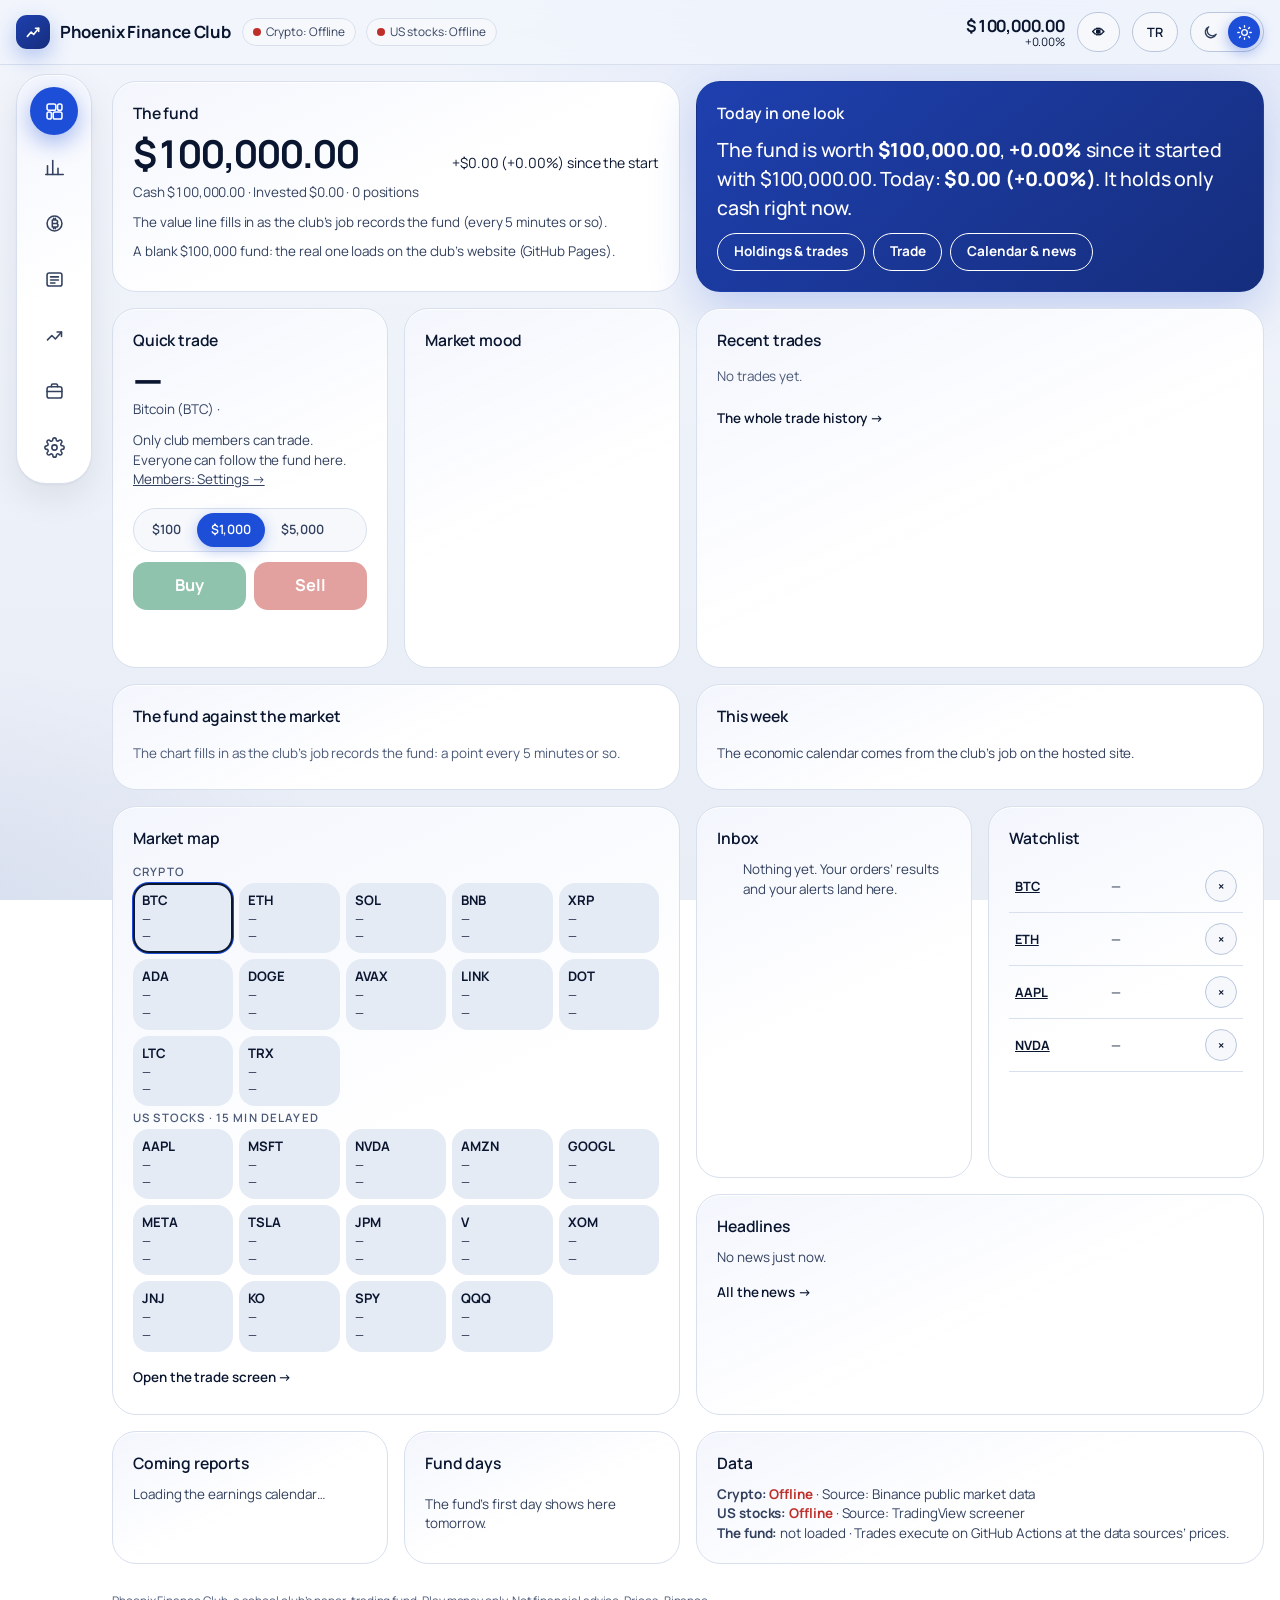
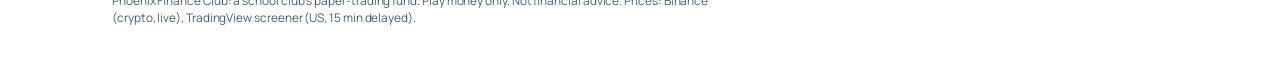
==== commit e0b3e09f: "Club fund: phone nav fits all 7 screens, readable hero, watchlist tile fits; kit rebuilt Co-Authored" ====
--- a/index.html
+++ b/index.html
@@ -187,7 +187,7 @@
 .tbl tr.mine td{background:color-mix(in srgb,var(--accent) 8%,transparent)}
 #nw{display:grid;gap:12px}#nw-body h2{margin:0 0 6px;font-size:1.05rem}
 
-@media (max-width:760px){  .lv-nav{overflow-x:auto;justify-content:flex-start;scrollbar-width:none} .lv-nav::-webkit-scrollbar{display:none} .lv-nav a{flex:0 0 64px} }
+@media (max-width:760px){  .lv-nav{overflow-x:auto;justify-content:flex-start;scrollbar-width:none} .lv-nav::-webkit-scrollbar{display:none} .lv-nav a{flex:1 1 0;min-width:50px} }
 
 /* performance */
 .pf-grid{display:grid;grid-template-columns:repeat(auto-fill,minmax(180px,1fr));gap:8px}.pf-t{background:var(--surface-2);border:1px solid var(--line);border-radius:12px;padding:10px 12px;display:grid;gap:4px}.pf-t b{font-size:1.15rem}
@@ -709,6 +709,7 @@
 .club-how{margin-top:12px}.club-how summary{cursor:pointer;font-weight:600;color:var(--ink-2)}
 .club-how ol{margin:10px 0 0;padding-left:20px;display:grid;gap:8px;font-size:.88rem;color:var(--ink-2);line-height:1.5}
 #club-msg.up{color:var(--gain)}#club-msg.down{color:var(--loss)}
+#b-wl .mk-nm{display:none}#b-wl .tbl td{padding-left:6px;padding-right:6px}
 </style>
 </head>
 <body>
@@ -4447,7 +4448,7 @@
   // today in one look: plain sentences built from rules
   const bits=[], nm=h=>esc(h.s)+(h.short ? ' ('+esc(L2('short','açık'))+')' : '');
   bits.push(L2(`The fund is worth <b>${esc(money(E))}</b>, <b>${esc(pct(E/A.start-1))}</b> since it started with ${esc(money(A.start))}.`, `Fonun değeri <b>${esc(money(E))}</b>; ${esc(money(A.start))} ile başladığından beri <b>${esc(pct(E/A.start-1))}</b>.`));
-  bits.push(L2(`Today: <b class="${cls(day)}">${esc(money(day))} (${esc(pct(d0>0 ? day/d0 : 0))})</b>.`, `Bugün: <b class="${cls(day)}">${esc(money(day))} (${esc(pct(d0>0 ? day/d0 : 0))})</b>.`));
+  bits.push(L2(`Today: <b>${esc(money(day))} (${esc(pct(d0>0 ? day/d0 : 0))})</b>.`, `Bugün: <b>${esc(money(day))} (${esc(pct(d0>0 ? day/d0 : 0))})</b>.`));
   if (hs.length>1) bits.push(L2(`Best holding today: <b>${nm(hs[0])}</b> ${esc(pct(hs[0].r))}; worst: <b>${nm(hs[hs.length-1])}</b> ${esc(pct(hs[hs.length-1].r))}.`, `Bugünün en iyisi: <b>${nm(hs[0])}</b> ${esc(pct(hs[0].r))}; en kötüsü: <b>${nm(hs[hs.length-1])}</b> ${esc(pct(hs[hs.length-1].r))}.`));
   else if (hs.length===1) bits.push(L2(`Its one holding, <b>${nm(hs[0])}</b>, is ${esc(pct(hs[0].r))} today.`, `Tek varlığı <b>${nm(hs[0])}</b> bugün ${esc(pct(hs[0].r))}.`));
   else bits.push(L2('It holds only cash right now.', 'Şu an sadece nakit tutuyor.'));
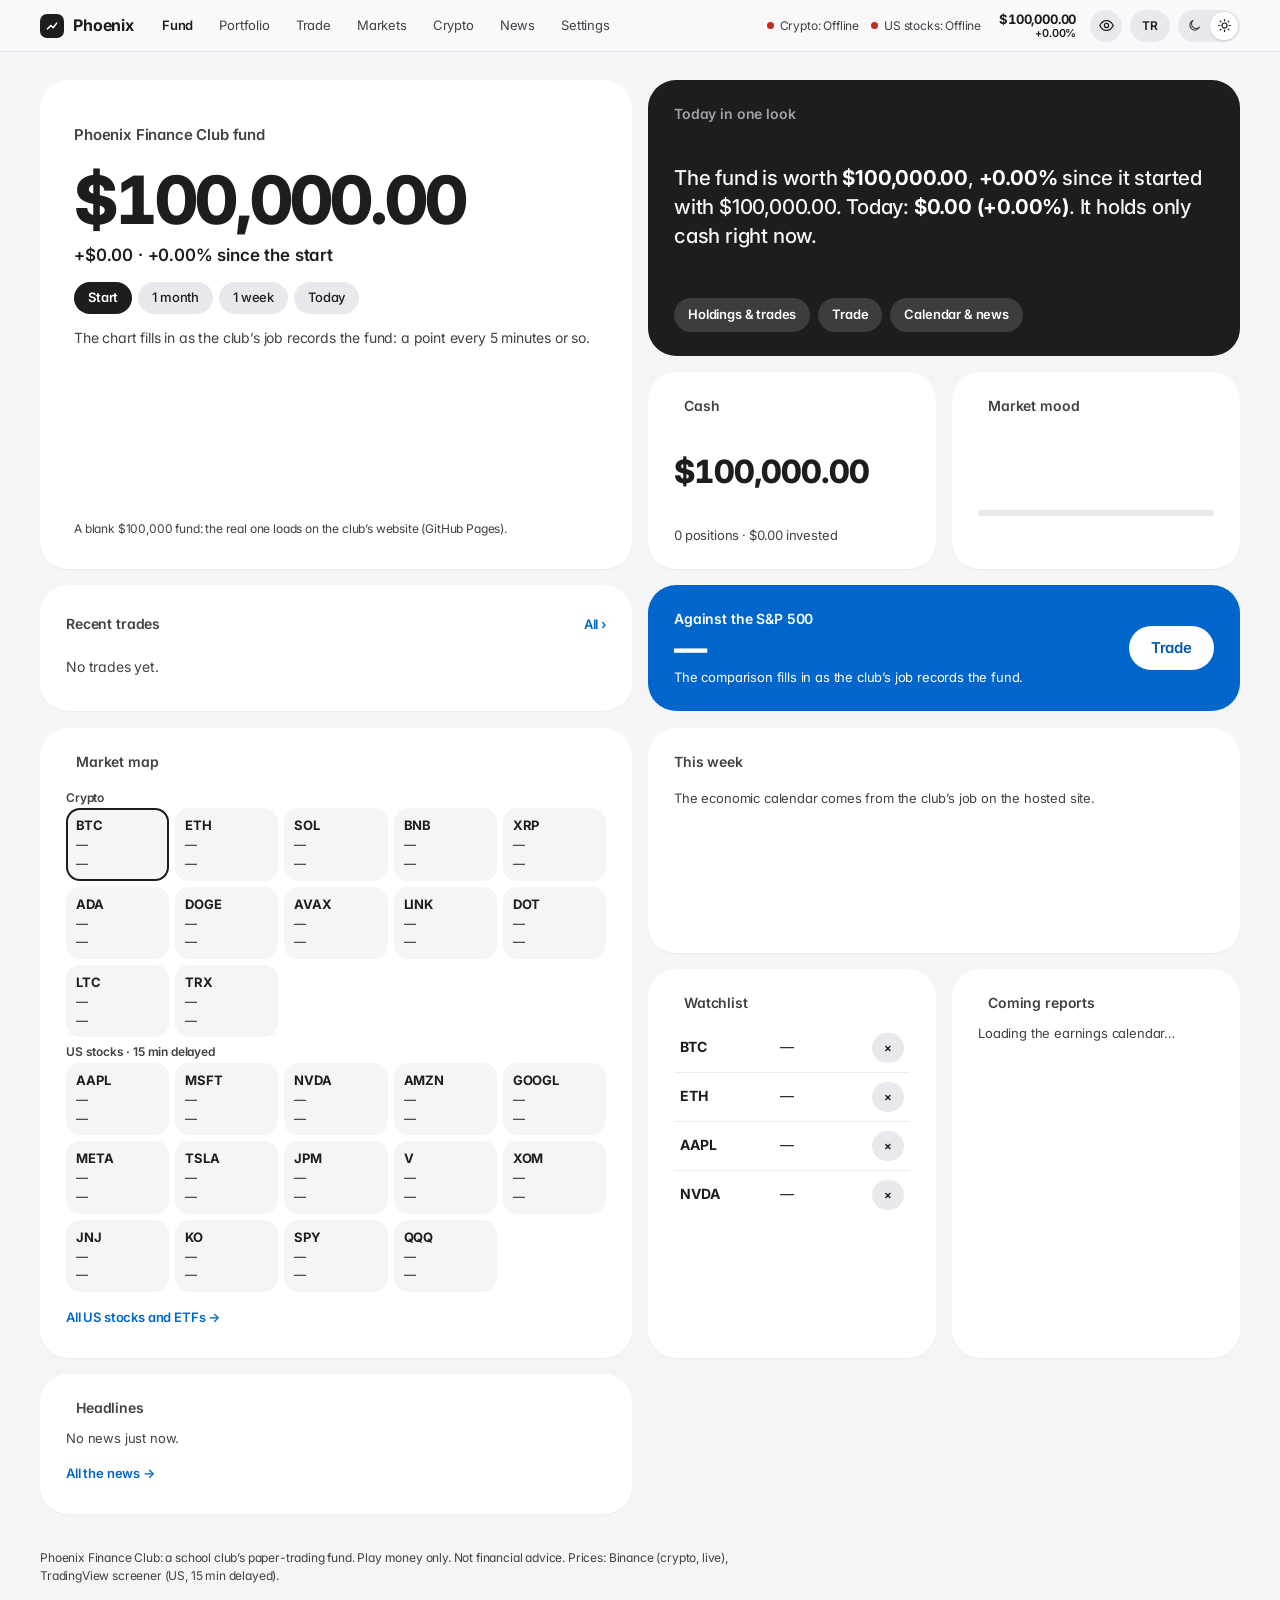
==== commit 4aa0140a: "Redesign: new app icon and manifest colours, view changes scroll to the top, docs; published kit reb" ====
--- a/index.html
+++ b/index.html
@@ -1,264 +1,474 @@
 <!doctype html>
-<html lang="en">
+<html lang="en" data-tdx-theme="light">
 <head>
 <meta charset="utf-8">
 <meta name="viewport" content="width=device-width,initial-scale=1,viewport-fit=cover">
 <title>Phoenix Finance Club: the club fund, with real prices</title>
 <meta name="description" content="Phoenix Finance Club: a high-school club’s shared paper-trading fund. $100,000 of play money, real prices, every trade public.">
 <link rel="manifest" href="manifest.webmanifest">
-<meta name="theme-color" content="#0b0d10">
+<meta name="theme-color" content="#f5f5f7">
 <link rel="icon" href="icon.svg" type="image/svg+xml">
 <link rel="apple-touch-icon" href="icon-192.png">
 <link rel="preconnect" href="https://fonts.googleapis.com">
 <link rel="preconnect" href="https://fonts.gstatic.com" crossorigin>
-<link rel="stylesheet" href="https://fonts.googleapis.com/css2?family=Manrope:wght@400;500;600;700;800&family=JetBrains+Mono:wght@400;500;600&display=swap">
-<style>:root{
+<link rel="stylesheet" href="https://fonts.googleapis.com/css2?family=Inter:wght@400;500;600;700;800&family=JetBrains+Mono:wght@400;500;600&display=swap">
+<style>/* ---------- Phoenix Finance Club: design tokens ----------
+   Light is the default (a calm, Apple-like look: grey page, white cards, near-black ink, one blue accent); dark is
+   :root[data-tdx-theme="dark"]. Every colour on the site comes from here, so both themes and the colour-blind palette
+   (:root.cb) reach every screen. Text colours keep at least 4.5:1 on the surfaces they sit on. */
+:root{
+  color-scheme:light;
+  --bg:#f5f5f7; --surface-1:#ffffff; --surface-2:#f5f5f7; --surface-3:#e8e8ed;
+  --glass:rgba(251,251,253,.8); --scrim:rgba(0,0,0,.24);
+  --line:#ececf0; --line-strong:#d2d2d7; --control-border:#86868b;
+  --ink:#1d1d1f; --ink-2:#424245; --ink-3:#636366;
+  --accent:#0066cc; --link:#0066cc; --accent-hover:#0058b0; --accent-press:#004c99; --accent-btn:#0066cc; --on-accent:#ffffff; --accent-soft:#e8f1fb; --accent-row:#eef4fd;
+  --gain:#067d3a; --gain-soft:#e3f4e9; --loss:#c4291c; --loss-soft:#fbe7e5; --on-trade:#ffffff;
+  --warn:#b25000; --warn-soft:#fdf0e4; --brass:#8a6100; --focus:#0066cc;
+  --dark-card:#1d1d1f; --on-dark:#f5f5f7; --on-dark-2:#a1a1a6;
+  --chart-grid:#f0f0f3; --chart-line:#1d1d1f; --chart-area-gain:rgba(6,125,58,.10); --chart-area-loss:rgba(196,41,28,.10); --chart-volume:#dcdce1; --chart-compare:#86868b;
+  --elev-card:0 1px 2px rgba(0,0,0,.04); --elev-raised:0 4px 16px rgba(0,0,0,.08); --elev-overlay:0 30px 80px rgba(0,0,0,.22);
+  --seg-shadow:0 1px 3px rgba(0,0,0,.12);
+  --r-card:28px; --r-tile:16px; --r-ctl:12px;
+  --p-hp:#1d4ed8; --p-wf:#dc2626; --p-ga:#15803d; --p-nr:#7c3aed;
+}
+:root[data-tdx-theme="dark"]{
   color-scheme:dark;
-  --bg:#0b0d10; --surface-1:#14171c; --surface-2:#1a1e24; --surface-3:#22272f;
-  --glass:rgba(11,13,16,.82); --scrim:rgba(0,0,0,.66);
-  --line:#252a32; --line-strong:#3a414c; --control-border:#68727f;
-  --ink:#f5f7fa; --ink-2:#b4bbc7; --ink-3:#959dab;
-  --accent:#c6ff3d; --accent-hover:#d4ff6a; --accent-press:#b0ec22; --on-accent:#0b0d10; --accent-soft:#232d10;
-  --gain:#2fdd92; --gain-soft:#0f2a1e; --loss:#ff6b6b; --loss-soft:#351b1d; --on-trade:#0b0d10;
-  --warn:#ffb547; --warn-soft:#332611; --brass:#e9c46a; --brass-soft:#2f2713; --focus:#c6ff3d;
-  --chart-grid:#1b1f26; --chart-line:#eef1f5; --chart-area-gain:rgba(76,199,144,.14); --chart-area-loss:rgba(242,125,117,.14); --chart-volume:#2b313b; --chart-compare:#959dab;
-  --elev-raised:0 10px 30px rgba(0,0,0,.4); --elev-overlay:0 28px 70px rgba(0,0,0,.62);
+  --bg:#000000; --surface-1:#1c1c1e; --surface-2:#2c2c2e; --surface-3:#3a3a3c;
+  --glass:rgba(22,22,23,.78); --scrim:rgba(0,0,0,.55);
+  --line:#2c2c2e; --line-strong:#48484a; --control-border:#8e8e93;
+  --ink:#f5f5f7; --ink-2:#c7c7cc; --ink-3:#a1a1a6;
+  --accent:#0a84ff; --link:#2997ff; --accent-hover:#409cff; --accent-press:#0071e3; --accent-btn:#0071e3; --on-accent:#ffffff; --accent-soft:#0a1d33; --accent-row:#132338;
+  --gain:#30d158; --gain-soft:#0f2e19; --loss:#ff453a; --loss-soft:#3a1715; --on-trade:#000000;
+  --warn:#ff9f0a; --warn-soft:#33240c; --brass:#e9c46a; --focus:#409cff;
+  --dark-card:#2c2c2e; --on-dark:#f5f5f7; --on-dark-2:#c7c7cc;
+  --chart-grid:#242426; --chart-line:#f5f5f7; --chart-area-gain:rgba(48,209,88,.12); --chart-area-loss:rgba(255,69,58,.12); --chart-volume:#3a3a3c; --chart-compare:#98989d;
+  --elev-card:none; --elev-raised:0 8px 24px rgba(0,0,0,.5); --elev-overlay:0 30px 80px rgba(0,0,0,.7);
+  --seg-shadow:0 1px 3px rgba(0,0,0,.5);
   --p-hp:#60a5fa; --p-wf:#f87171; --p-ga:#4ade80; --p-nr:#c4b5fd;
-  --c-ai:#e9eef5; --ai-atlas:#eaa84a; --ai-pulse:#a78bfa; --ai-sentinel:#22d3ee;
-  --c-mm:#6ea8fe; --c-value:#4cc790; --c-trend:#fb923c; --c-contrarian:#a78bfa; --c-pairs:#22d3ee; --c-news:#f472b6; --c-bear:#a8a29e; --c-index:#facc15; --c-whale:#93c5fd; --c-retail:#a3e635;
-}
-:root[data-tdx-theme="light"]{
-  color-scheme:light;
-  --bg:#f3f4f6; --surface-1:#ffffff; --surface-2:#ffffff; --surface-3:#eef0f3;
-  --glass:rgba(255,255,255,.86); --scrim:rgba(11,13,16,.42);
-  --line:#e3e6eb; --line-strong:#c5cbd4; --control-border:#7a8394;
-  --ink:#0b0d10; --ink-2:#3f4753; --ink-3:#56606d;
-  --accent:#3d6b00; --accent-hover:#335a00; --accent-press:#2a4a00; --on-accent:#ffffff; --accent-soft:#e9f5d3;
-  --gain:#0a7c4d; --gain-soft:#e0f3e9; --loss:#c2302c; --loss-soft:#fbe5e4; --on-trade:#ffffff;
-  --warn:#8f5400; --warn-soft:#fbefdc; --brass:#7f6110; --brass-soft:#f6efd9; --focus:#3d6b00;
-  --chart-grid:#e9ecf0; --chart-line:#0b0d10; --chart-area-gain:rgba(13,122,78,.10); --chart-area-loss:rgba(192,55,47,.10); --chart-volume:#d5dae2; --chart-compare:#556275;
-  --elev-raised:0 1px 2px rgba(16,24,40,.05),0 10px 28px rgba(16,24,40,.08); --elev-overlay:0 24px 64px rgba(16,24,40,.18);
-  --p-hp:#1d4ed8; --p-wf:#dc2626; --p-ga:#15803d; --p-nr:#7c3aed;
-  --c-ai:#0d1522; --ai-atlas:#b45309; --ai-pulse:#7c3aed; --ai-sentinel:#0e7490;
-  --c-mm:#1f5fd1; --c-value:#0d7a4e; --c-trend:#c2410c; --c-contrarian:#7c3aed; --c-pairs:#0e7490; --c-news:#be185d; --c-bear:#57534e; --c-index:#a16207; --c-whale:#1e3a8a; --c-retail:#65a30d;
-}
-:root{--f-body:"Manrope",system-ui,-apple-system,"Segoe UI",sans-serif;--f-display:"Manrope",system-ui,-apple-system,"Segoe UI",sans-serif;--f-mono:"JetBrains Mono",ui-monospace,Menlo,Consolas,monospace}
-
-/* Phoenix Finance Club: layout and components (colours come from tokens.css) */
+}
+:root{--f-body:"Inter",system-ui,-apple-system,"Segoe UI",sans-serif;--f-display:"Inter",system-ui,-apple-system,"Segoe UI",sans-serif;--f-mono:"JetBrains Mono",ui-monospace,Menlo,Consolas,monospace}
+/* colour-blind safe: blue for up, orange for down (white text on them keeps 4.5:1 in light) */
+:root.cb{--gain:#1d4ed8;--gain-soft:#dbeafe;--loss:#b45309;--loss-soft:#fdecd3}
+:root.cb[data-tdx-theme="dark"]{--gain:#64a8ff;--gain-soft:rgba(100,168,255,.16);--loss:#ffa94d;--loss-soft:rgba(255,169,77,.16)}
+
+/* ---------- Phoenix Finance Club: layout and components ----------
+   A calm, Apple-like language: a frosted top bar with text links (an iOS tab bar on phones), big rounded cards without
+   borders, tight bold headings, pill buttons, iOS segmented controls and filled fields. Colours come from tokens.css. */
 *{box-sizing:border-box}
 html,body{margin:0}
-body{background:var(--bg);color:var(--ink);font-family:var(--f-body);font-size:14px;line-height:1.45;-webkit-font-smoothing:antialiased}
-button,input,select{font:inherit;color:inherit}
-a{color:inherit}
-.mono{font-family:var(--f-mono);font-variant-numeric:tabular-nums}
+html{-webkit-text-size-adjust:100%}
+body{background:var(--bg);color:var(--ink);font-family:var(--f-body);font-size:15px;line-height:1.47;letter-spacing:-.011em;-webkit-font-smoothing:antialiased;font-feature-settings:"cv11","ss01"}
+button,input,select,textarea{font:inherit;color:inherit;letter-spacing:inherit}
+a{color:var(--link);text-decoration:none}a:hover{color:var(--accent-hover)}
+p a:not(.bd-more):not(.hm-pill),.tk-lock a{text-decoration:underline;text-underline-offset:2px}
+.mono{font-family:var(--f-body);font-variant-numeric:tabular-nums}
+.book,.book .mono,.tape,.tape .mono,.chart text,kbd,code{font-family:var(--f-mono)}
 .up{color:var(--gain)}.down{color:var(--loss)}.muted{color:var(--ink-2)}.warn{color:var(--warn)}
 .sr{position:absolute!important;width:1px;height:1px;margin:-1px;padding:0;overflow:hidden;clip:rect(0 0 0 0);white-space:nowrap;border:0}
-:focus-visible{outline:3px solid var(--focus);outline-offset:2px}
-/* frame */
-.lv-top{position:sticky;top:0;z-index:20;display:flex;align-items:center;gap:12px;padding:10px max(16px,env(safe-area-inset-right,0px)) 10px max(16px,env(safe-area-inset-left,0px));background:var(--glass);backdrop-filter:blur(10px);border-bottom:1px solid var(--line)}
-.lv-brand{display:flex;align-items:center;gap:8px;font-family:var(--f-display);font-weight:800;font-size:1.05rem;text-decoration:none}
-.lv-brand b{background:var(--accent);color:var(--on-accent);border-radius:8px;padding:2px 7px;font-size:.8rem}
+:focus-visible{outline:3px solid var(--focus);outline-offset:2px;border-radius:6px}
+[hidden]{display:none!important}
+:root{--top-h:52px;--pill:#e8e8ed;--pill-on:#1d1d1f;--on-pill-on:#ffffff;--seg-track:#e8e8ed;--seg-on:#ffffff}
+:root[data-tdx-theme="dark"]{--pill:#2c2c2e;--pill-on:#f5f5f7;--on-pill-on:#000000;--seg-track:#2c2c2e;--seg-on:#636366}
+
+/* ---- the frosted top bar (the blur sits on ::before so the phone tab bar inside can be position:fixed) */
+.lv-top{position:sticky;top:0;z-index:30;height:var(--top-h);display:flex;align-items:center;gap:28px;padding:0 max(40px,env(safe-area-inset-right,0px)) 0 max(40px,env(safe-area-inset-left,0px));border-bottom:1px solid color-mix(in srgb,var(--line-strong) 60%,transparent)}
+.lv-top::before{content:"";position:absolute;inset:0;z-index:-1;background:var(--glass);-webkit-backdrop-filter:saturate(180%) blur(20px);backdrop-filter:saturate(180%) blur(20px)}
+.lv-brand{display:inline-flex;align-items:center;gap:9px;font-weight:700;font-size:16px;letter-spacing:-.01em;color:var(--ink);white-space:nowrap}
+.lv-brand:hover{color:var(--ink)}
+.lv-brand b{width:24px;height:24px;border-radius:7px;background:var(--ink);display:grid;place-items:center;flex:none}
+.lv-brand b svg{width:14px;height:14px;fill:none;stroke:var(--bg);stroke-width:2.6;stroke-linecap:round;stroke-linejoin:round}
+.lv-nav{display:flex;gap:26px;font-size:13px;min-width:0}
+.lv-nav a{color:var(--ink-2);display:inline-flex;align-items:center;min-height:44px;white-space:nowrap;transition:color .2s}
+.lv-nav a svg{display:none}
+.lv-nav a:hover{color:var(--ink)}
+.lv-nav a[aria-current="page"]{color:var(--ink);font-weight:600}
 .lv-top .sp{flex:1}
-.lv-nw{display:flex;flex-direction:column;align-items:flex-end;line-height:1.15}.lv-nw b{font-size:1.05rem}.lv-nw small{font-size:.72rem}
-.lv-dots{display:flex;gap:10px;font-size:.74rem;color:var(--ink-2)}.lv-dot{display:inline-flex;align-items:center;gap:5px;white-space:nowrap}
-.lv-dot i{width:8px;height:8px;border-radius:50%;background:var(--ink-3)}.lv-dot.ok i{background:var(--gain)}.lv-dot.mid i{background:var(--warn)}.lv-dot.bad i{background:var(--loss)}
-.lv-tb{border:1px solid var(--line-strong);background:none;border-radius:999px;min-height:36px;padding:0 12px;cursor:pointer;font-weight:600;font-size:.8rem}
-.lv-tb:hover{border-color:var(--ink-2)}
-.lv-shell{display:grid;grid-template-columns:88px minmax(0,1fr);min-height:calc(100vh - 58px)}
-.lv-nav{position:sticky;top:58px;align-self:start;height:calc(100vh - 58px);display:flex;flex-direction:column;gap:6px;padding:12px 8px;border-right:1px solid var(--line)}
-.lv-nav a{display:flex;flex-direction:column;align-items:center;gap:4px;padding:10px 4px;border-radius:14px;text-decoration:none;color:var(--ink-2);font-size:.74rem;font-weight:600;min-height:56px;justify-content:center}
-.lv-nav a svg{width:22px;height:22px;fill:none;stroke:currentColor;stroke-width:1.8;stroke-linecap:round;stroke-linejoin:round}
-.lv-nav a:hover{color:var(--ink);background:var(--surface-2)}.lv-nav a[aria-current="page"]{color:var(--ink);background:var(--accent-soft)}.lv-nav a[aria-current="page"] svg{stroke:var(--accent)}
-.lv-main{padding:16px max(16px,env(safe-area-inset-right,0px)) 40px 16px;min-width:0}
-[hidden]{display:none!important}
-.lv-h1{font-family:var(--f-display);font-size:clamp(1.4rem,3.5vw,2rem);margin:0 0 12px}
-.lv-foot{margin:28px 0 0;font-size:.74rem;color:var(--ink-3);max-width:90ch}
-/* tiles and panels (the Board look from the game) */
-.bd{display:grid;grid-template-columns:repeat(4,minmax(0,1fr));grid-auto-flow:dense;gap:12px;max-width:1400px}
-.bd-t,.pn{background:var(--surface-1);border:1px solid var(--line);border-radius:20px;padding:14px;display:flex;flex-direction:column;gap:8px;min-width:0}
-.bd-t.w2{grid-column:span 2}.bd-t.h2{grid-row:span 2}
-.bd-th{display:flex;align-items:center;gap:8px}.bd-th h2{margin:0;font-size:.82rem;font-weight:600;color:var(--ink-2)}.bd-th .sp{flex:1}
-.bd-dot{width:8px;height:8px;border-radius:50%;flex:none;background:var(--accent)}.bd-dot.mk{background:#62b6ff}.bd-dot.game{background:var(--warn)}.bd-dot.news{background:var(--gain)}
-.bd-big{font-family:var(--f-display);font-weight:700;font-size:1.75rem;line-height:1.05}
-.bd-sub{font-size:.84rem;color:var(--ink-2);margin:0}
+.lv-dots{display:flex;gap:12px;margin-right:6px;font-size:12px;color:var(--ink-2);white-space:nowrap}
+.lv-dot{display:inline-flex;align-items:center;gap:6px}
+.lv-dot i{width:7px;height:7px;border-radius:50%;background:var(--ink-3)}.lv-dot.ok i{background:var(--gain)}.lv-dot.mid i{background:var(--warn)}.lv-dot.bad i{background:var(--loss)}
+.lv-nw{display:flex;flex-direction:column;align-items:flex-end;line-height:1.1}.lv-nw b{font-size:13px;font-weight:700}.lv-nw small{font-size:11px;font-weight:600}
+.lv-tb{border:0;background:var(--pill);color:var(--ink);border-radius:999px;min-height:32px;min-width:32px;padding:0 12px;cursor:pointer;font-weight:600;font-size:12px;transition:background-color .2s}
+.lv-tb:hover{background:color-mix(in srgb,var(--pill) 80%,var(--ink) 8%)}
+.lv-tools{display:flex;align-items:center;gap:8px}.lv-tools .lv-nw{margin:0 6px 0 4px}
+.lv-ic{padding:0;display:inline-grid;place-items:center}.lv-ic svg{width:17px;height:17px;fill:none;stroke:currentColor;stroke-width:1.8;stroke-linecap:round;stroke-linejoin:round}
+#lv-theme.th-sw{display:inline-flex;align-items:center;gap:2px;padding:2px}
+#lv-theme .th-i{width:28px;height:28px;border-radius:50%;display:grid;place-items:center;color:var(--ink-2);transition:background-color .2s,color .2s}
+#lv-theme .th-i svg{width:15px;height:15px;fill:none;stroke:currentColor;stroke-width:1.9;stroke-linecap:round;stroke-linejoin:round}
+#lv-theme .th-i.on{background:var(--seg-on);color:var(--ink);box-shadow:var(--seg-shadow)}
+
+/* ---- page */
+.lv-shell{min-height:calc(100vh - var(--top-h))}
+.lv-main{padding:28px max(40px,env(safe-area-inset-right,0px)) 48px max(40px,env(safe-area-inset-left,0px));min-width:0;max-width:1480px;margin:0 auto}
+.lv-h1{font-size:clamp(2rem,4vw,2.5rem);font-weight:800;letter-spacing:-.04em;line-height:1.05;margin:0 0 20px}
+.lv-foot{margin:36px 0 0;font-size:12px;color:var(--ink-2);max-width:90ch}
+.lv-view:not([hidden]){animation:viewIn .32s cubic-bezier(.2,.7,.2,1)}
+@keyframes viewIn{from{opacity:0;transform:translateY(6px)}to{opacity:1;transform:none}}
+
+/* ---- cards: big radius, no border, a whisper of shadow */
+.bd{display:grid;grid-template-columns:repeat(4,minmax(0,1fr));grid-auto-flow:dense;gap:16px}
+.bd-t,.pn{background:var(--surface-1);border:0;border-radius:var(--r-card);padding:24px 26px;display:flex;flex-direction:column;gap:10px;min-width:0;box-shadow:var(--elev-card)}
+.pn{border-radius:24px}
+.bd-t.w2{grid-column:span 2}.bd-t.h2{grid-row:span 2}.bd-t.w4{grid-column:1/-1}
+#bd>.bd-t{animation:cardIn .45s cubic-bezier(.2,.7,.2,1) both}
+#bd>.bd-t:nth-child(2){animation-delay:.04s}#bd>.bd-t:nth-child(3){animation-delay:.08s}#bd>.bd-t:nth-child(4){animation-delay:.12s}#bd>.bd-t:nth-child(5){animation-delay:.16s}#bd>.bd-t:nth-child(n+6){animation-delay:.2s}
+@keyframes cardIn{from{opacity:0;transform:translateY(10px) scale(.995)}to{opacity:1;transform:none}}
+.bd-th{display:flex;align-items:baseline;gap:10px}.bd-th h2{margin:0;font-size:14px;font-weight:600;color:var(--ink-2);letter-spacing:-.01em}.bd-th .sp{flex:1}
+.pn>.bd-th h2,.pn>h2{font-size:17px;color:var(--ink);font-weight:700;letter-spacing:-.02em}
+.bd-th>.bd-more,.bd-th>.pf-hint{margin-left:auto}
+.bd-big{font-weight:800;font-size:32px;letter-spacing:-.035em;line-height:1.05;font-variant-numeric:tabular-nums}
+.bd-sub{font-size:13px;color:var(--ink-2);margin:0}
 .bd-row{display:flex;justify-content:space-between;align-items:flex-end;gap:10px;flex-wrap:wrap}
-.bd-more{font-size:.84rem;font-weight:600;text-decoration:none;min-height:32px;display:inline-flex;align-items:center;background:none;border:0;padding:0;cursor:pointer}
+.bd-more{font-size:13px;font-weight:600;min-height:32px;display:inline-flex;align-items:center;background:none;border:0;padding:0;cursor:pointer;color:var(--link)}
 .bd-more:hover{text-decoration:underline}
-.bd-spark{width:100%;height:70px;display:block}.bd-line{fill:none;stroke:var(--accent);stroke-width:2.2;vector-effect:non-scaling-stroke}.bd-area{fill:color-mix(in srgb,var(--accent) 16%,transparent)}
-.hm-sec{font-size:.72rem;font-family:var(--f-mono);letter-spacing:.08em;text-transform:uppercase;color:var(--ink-2);margin:4px 0 2px}
-.hm{display:grid;grid-template-columns:repeat(auto-fill,minmax(92px,1fr));gap:4px}
-.hm button{border:0;border-radius:10px;padding:7px 8px;display:flex;flex-direction:column;align-items:flex-start;gap:1px;color:var(--ink);cursor:pointer;min-height:54px;text-align:left;transition:background-color .5s}
-.hm button b{font-size:.82rem}.hm button span{font-size:.72rem}
-.hm button[aria-pressed="true"]{outline:2px solid var(--ink);outline-offset:-2px}
-.seg{display:inline-flex;gap:2px;padding:3px;border-radius:999px;background:var(--surface-3);flex-wrap:wrap}
-.seg button{border:0;background:none;border-radius:999px;padding:0 12px;min-height:32px;cursor:pointer;font-size:.8rem;font-weight:600;color:var(--ink-2)}
-.seg button[aria-pressed="true"]{background:var(--surface-1);color:var(--ink);box-shadow:0 1px 3px rgba(0,0,0,.25)}
-.bs{display:grid;grid-template-columns:1fr 1fr;gap:8px}
-.bs button,.go{min-height:48px;border-radius:14px;border:0;font-family:var(--f-display);font-weight:700;font-size:1.02rem;cursor:pointer}
-.b-buy{background:#34d58a;color:#04120b}.b-sell{background:#ff7480;color:#1a0306}
-.go{background:var(--accent);color:var(--on-accent);padding:0 18px}.go:disabled,.bs button:disabled{opacity:.45;cursor:not-allowed}
-.ghost{border:1px solid var(--line-strong);background:none;border-radius:999px;min-height:40px;padding:0 16px;cursor:pointer;font-weight:600}
-.ghost.sm{min-height:32px;padding:0 12px;font-size:.8rem}
-.msg{min-height:1.3em;font-size:.84rem;color:var(--ink-2);margin:0}
-.lg{list-style:none;margin:0;padding:0;display:grid;gap:4px}
-.lg li{display:grid;grid-template-columns:28px minmax(0,1fr) minmax(40px,1fr) 70px;gap:8px;align-items:center;font-size:.82rem;padding:4px 6px;border-radius:8px}
-.lg li.me{background:transparent;box-shadow:inset 3px 0 0 var(--accent);font-weight:700}
-.lg .bar{height:8px;border-radius:4px;background:var(--surface-3);overflow:hidden}.lg .bar i{display:block;height:100%;border-radius:4px}
-.cal{display:grid;grid-template-columns:repeat(15,minmax(0,1fr));gap:3px}.cal i{aspect-ratio:1;border-radius:4px;background:var(--surface-3)}.cal i.g{background:var(--gain)}.cal i.r{background:var(--loss)}
-.ib{list-style:none;margin:0;padding:0;display:grid;gap:6px;font-size:.82rem}.ib li{display:grid;grid-template-columns:20px minmax(0,1fr);gap:6px}.ib time{display:block;font-size:.7rem;color:var(--ink-3)}
-.gauge{height:10px;border-radius:5px;background:linear-gradient(90deg,var(--loss),var(--warn),var(--gain));position:relative}.gauge i{position:absolute;top:-4px;width:4px;height:18px;border-radius:2px;background:var(--ink);transform:translateX(-50%);transition:left 1s}
-/* trade screen */
-.tr-grid{display:grid;grid-template-columns:minmax(0,1.6fr) minmax(300px,1fr);gap:12px;max-width:1400px}
-.tr-col{display:flex;flex-direction:column;gap:12px;min-width:0}
-.tr-head{display:flex;align-items:flex-end;gap:14px;flex-wrap:wrap}.tr-head select{min-height:42px;border-radius:12px;border:1px solid var(--line-strong);background:var(--surface-1);padding:0 10px;font-weight:700}
-.tr-px{font-family:var(--f-display);font-weight:800;font-size:2rem;line-height:1}
-.tr-facts{display:flex;gap:16px;flex-wrap:wrap;font-size:.78rem;color:var(--ink-2)}.tr-facts b{color:var(--ink)}
-.chart{width:100%;height:300px;display:block}.chart .gl{stroke:var(--chart-grid)}.chart text{fill:var(--ink-3);font-size:10px;font-family:var(--f-mono)}
-.chart .cu{fill:var(--gain);stroke:var(--gain)}.chart .cd{fill:var(--loss);stroke:var(--loss)}
-.book{width:100%;border-collapse:collapse;font-family:var(--f-mono);font-size:.78rem}.book td{padding:2px 6px;position:relative}.book td.r{text-align:right}
-.book .ask{color:var(--loss)}.book .bid{color:var(--gain)}.book .dep{position:absolute;top:1px;bottom:1px;right:0;opacity:.16;border-radius:3px}.book .ask .dep{background:var(--loss)}.book .bid .dep{background:var(--gain)}
-.book .mid td{text-align:center;color:var(--ink-2);font-family:var(--f-body);font-size:.72rem;padding:4px}
-.fld{display:grid;gap:4px;font-size:.8rem;font-weight:600;color:var(--ink-2)}.fld input{min-height:44px;border-radius:12px;border:1px solid var(--control-border);background:var(--surface-2);padding:0 12px;font-family:var(--f-mono);font-size:1rem;color:var(--ink);width:100%}
+.bd-spark{width:100%;height:70px;display:block}.bd-line{fill:none;stroke:var(--accent);stroke-width:2.2;vector-effect:non-scaling-stroke}.bd-area{fill:color-mix(in srgb,var(--accent) 14%,transparent)}
+.empty{color:var(--ink-2);font-size:14px;margin:6px 0}
+.msg{min-height:1.3em;font-size:13px;color:var(--ink-2);margin:0}
+.chip{display:inline-flex;gap:4px;padding:2px 9px;border-radius:999px;background:var(--surface-3);font-size:12px;font-weight:600;color:var(--ink)}.chip i{font-style:normal}
+
+/* ---- controls: pills, iOS segmented controls, filled fields */
+.go{min-height:44px;border-radius:999px;border:0;background:var(--accent-btn);color:var(--on-accent);padding:0 22px;font-weight:700;font-size:16px;cursor:pointer;transition:background-color .2s,transform .12s}
+.go:hover{background:var(--accent-press)}.go:active{transform:scale(.985)}
+.go:disabled{opacity:.42;cursor:not-allowed;transform:none}
+.go.b-sell{background:var(--loss);color:var(--on-trade)}.go.b-sell:hover{background:color-mix(in srgb,var(--loss) 88%,#000)}
+.ghost{border:0;background:var(--pill);color:var(--ink);border-radius:999px;min-height:40px;padding:0 18px;cursor:pointer;font-weight:600;font-size:14px;transition:background-color .2s}
+.ghost:hover{background:color-mix(in srgb,var(--pill) 85%,var(--ink) 10%)}
+.ghost:disabled{opacity:.5;cursor:not-allowed}
+.ghost[aria-pressed="true"]{background:var(--pill-on);color:var(--on-pill-on)}
+.ghost.sm{min-height:30px;padding:0 12px;font-size:12px;display:inline-flex;align-items:center}
+.pill{height:32px;padding:0 14px;border-radius:999px;border:0;background:var(--pill);color:var(--ink);font-weight:500;font-size:13px;cursor:pointer;transition:background-color .2s,color .2s}
+.pill[aria-pressed="true"]{background:var(--pill-on);color:var(--on-pill-on);font-weight:600}
+.pills{display:flex;gap:6px;flex-wrap:wrap}
+.seg{display:inline-flex;gap:2px;padding:3px;border-radius:10px;background:var(--seg-track);flex-wrap:wrap}
+.seg button{flex:1 1 auto;border:0;background:none;border-radius:8px;padding:0 14px;min-height:32px;cursor:pointer;font-size:13px;font-weight:500;color:var(--ink-2);transition:background-color .2s,color .2s,box-shadow .2s}
+.seg button:hover{color:var(--ink)}
+.seg button[aria-pressed="true"],.seg button[aria-checked="true"],.seg button[aria-selected="true"]{background:var(--seg-on);color:var(--ink);font-weight:600;box-shadow:var(--seg-shadow)}
+.seg-ios{display:flex;flex-wrap:nowrap;border-radius:12px}.seg-ios button{min-height:38px;border-radius:10px;font-size:14px}
+.seg-ios.seg-sm button{min-height:30px;font-size:13px}
+.fld{display:grid;gap:6px;font-size:13px;font-weight:600;color:var(--ink-2)}
+.fld input,.fld select,.fld textarea,#al-kind,#mk-sec{min-height:46px;border-radius:var(--r-ctl);border:0;background:var(--surface-2);padding:0 14px;font-size:16px;font-weight:600;color:var(--ink);width:100%;font-variant-numeric:tabular-nums;transition:box-shadow .2s}
+.fld textarea{min-height:72px;resize:vertical;padding:12px 14px;font-size:14px;font-weight:400;line-height:1.45}
+.fld input:focus,.fld select:focus,.fld textarea:focus,#al-kind:focus,#mk-sec:focus{outline:none;box-shadow:0 0 0 3px color-mix(in srgb,var(--accent) 45%,transparent)}
+.fld input::placeholder,.fld textarea::placeholder{color:var(--ink-3);font-weight:400}
 .fld-row{display:flex;gap:8px;align-items:flex-end}.fld-row .fld{flex:1}
-.tbl{width:100%;border-collapse:collapse;font-size:.8rem}.tbl th,.tbl td{padding:7px 8px;text-align:left;border-bottom:1px solid var(--line);white-space:nowrap}.tbl th{font-size:.72rem;color:var(--ink-2);font-weight:600}.tbl .r{text-align:right}
-.tblw{overflow-x:auto}
-.empty{color:var(--ink-3);font-size:.84rem;margin:6px 0}
-/* order journey card */
-.oj{border:1px solid color-mix(in srgb,var(--accent) 40%,var(--line));background:color-mix(in srgb,var(--accent) 6%,var(--surface-1));border-radius:16px;padding:10px 12px;display:grid;gap:6px;font-size:.8rem}
-.oj-h{display:flex;justify-content:space-between;align-items:center}.oj-h b{font-family:var(--f-display);font-size:.95rem}
-.oj ol{list-style:none;margin:0;padding:0;display:grid;gap:3px}.oj li{display:grid;grid-template-columns:minmax(0,max-content) minmax(40px,1fr) max-content;gap:8px;align-items:center;font-family:var(--f-mono);font-size:.76rem}
-.oj .bar{height:10px;border-radius:4px;background:color-mix(in srgb,var(--ink-3) 35%,transparent);overflow:hidden}.oj .bar i{display:block;height:100%;background:var(--accent)}
-.oj-x{background:none;border:0;font-size:1.2rem;cursor:pointer;color:var(--ink-2);min-width:32px;min-height:32px}
-/* settings */
-.set{max-width:720px;display:grid;gap:12px}.set .pn h2{margin:0;font-size:1rem}.set .pn p{margin:0}
-.st-ok{color:var(--gain);font-weight:700}.st-bad{color:var(--loss);font-weight:700}.st-mid{color:var(--warn);font-weight:700}
-.toast{position:fixed;left:50%;bottom:calc(84px + env(safe-area-inset-bottom,0px));transform:translateX(-50%);background:var(--surface-3);color:var(--ink);border:1px solid var(--line-strong);border-radius:14px;padding:10px 16px;font-size:.86rem;max-width:calc(100vw - 32px);z-index:40;box-shadow:var(--elev-overlay)}
-@media (max-width:1100px){.bd{grid-template-columns:repeat(2,minmax(0,1fr))}.tr-grid{grid-template-columns:minmax(0,1fr)}}
-@media (max-width:760px){
-  .lv-shell{grid-template-columns:minmax(0,1fr)}
-  .lv-nav{position:fixed;top:auto;bottom:0;left:0;right:0;height:auto;flex-direction:row;justify-content:space-around;padding:6px 6px calc(6px + env(safe-area-inset-bottom,0px));border-right:0;border-top:1px solid var(--line);background:var(--glass);backdrop-filter:blur(10px);z-index:20}
-  .lv-nav a{flex:1;min-height:52px}
-  .lv-main{padding-bottom:96px}
-  .lv-dots{display:none}
-  .lv-brand span{display:none}.lv-top{gap:8px}.lv-tb{padding:0 10px}
-  .bd{grid-template-columns:minmax(0,1fr)}.bd-t.w2{grid-column:auto}
-  .chart{height:230px}
-}
-@media (prefers-reduced-motion:reduce){*{transition:none!important;animation:none!important}}
-
-/* Markets screen and the trade search */
-.mk-ctl{display:grid;gap:10px;margin:12px 0}.mk-row{display:flex;flex-wrap:wrap;gap:8px;align-items:center}
-#mk-sec{min-height:40px;border-radius:12px;border:1px solid var(--control-border);background:var(--surface-2);color:var(--ink);padding:0 10px;font:inherit;max-width:100%}
-.mk-ctl .seg{flex-wrap:wrap;max-width:100%}
-#mk-idx{margin-top:4px}.mk-i{display:grid;gap:4px;text-decoration:none;color:var(--ink)}a.mk-i:hover{border-color:var(--line-strong)}
-.mk-tbl td,.mk-tbl th{white-space:nowrap}.mk-nm{max-width:280px;overflow:hidden;text-overflow:ellipsis}.mk-tk{font-weight:700;color:var(--ink)}
-.tr-find{position:relative;margin-bottom:10px}.tr-hits{list-style:none;margin:0;padding:0;position:absolute;left:0;right:0;top:100%;z-index:15;background:var(--surface-1, var(--surface-2));border:1px solid var(--line);border-radius:12px;box-shadow:0 12px 30px rgba(0,0,0,.25);overflow:hidden}
-.tr-hits:empty{display:none}.tr-hits li.empty{padding:10px 12px}
-.tr-hits button{display:grid;grid-template-columns:72px minmax(0,1fr) auto;gap:8px;width:100%;text-align:left;padding:10px 12px;border:0;background:none;color:var(--ink);font:inherit;cursor:pointer;min-height:44px;align-items:center}
-.tr-hits button:hover,.tr-hits button:focus-visible{background:var(--surface-3)}.tr-hits button span:nth-child(2){overflow:hidden;text-overflow:ellipsis;white-space:nowrap;color:var(--ink-2)}.tr-hits i{font-style:normal}
-@media (max-width:760px){ .mk-nm{max-width:150px} .lv-nav a{font-size:.68rem} }
-
-.perf{display:grid;gap:8px;padding:6px 0}.perf-h{margin:6px 0 0;font-size:.82rem;color:var(--ink-2);font-weight:600}
-.perf-l{list-style:none;margin:0;padding:0;display:grid;gap:6px}.perf-l li{display:grid;grid-template-columns:90px minmax(0,1fr) 80px;gap:10px;align-items:center;font-size:.84rem}
-.perf-l li>span:last-child{text-align:right}.pf-bar{position:relative;height:12px;background:var(--surface-3);border-radius:6px}
-.pf-bar::after{content:"";position:absolute;left:50%;top:-2px;bottom:-2px;width:1px;background:var(--line-strong)}
-.pf-bar i{position:absolute;top:0;bottom:0;border-radius:6px}.pf-bar i.pos{left:50%;background:var(--gain)}.pf-bar i.neg{right:50%;background:var(--loss)}
-.rng{display:grid;grid-template-columns:auto minmax(0,1fr) auto;gap:10px;align-items:center;font-size:.8rem}.rng-b{position:relative;height:8px;border-radius:4px;background:linear-gradient(90deg,var(--loss),var(--warn),var(--gain))}
-.rng-b i{position:absolute;top:-5px;width:4px;height:18px;margin-left:-2px;border-radius:2px;background:var(--ink)}
-.tr-det{margin-top:8px;padding-top:8px;border-top:1px solid var(--line)}
-#mk-idx{grid-template-columns:repeat(5,minmax(0,1fr))}
-@media (max-width:1100px){ #mk-idx{grid-template-columns:repeat(3,minmax(0,1fr))} }
-@media (max-width:760px){ #mk-idx{grid-template-columns:repeat(2,minmax(0,1fr))} #mk-idx .mk-i:last-child{grid-column:1/-1} .mk-i .bd-big{font-size:1.25rem} .mk-i{padding:12px} }
-
-/* Crypto screen */
-.cx-top{grid-template-columns:repeat(4,minmax(0,1fr))!important}.cx-sec{margin-top:16px;display:grid;gap:10px}.cx-sh{display:flex;align-items:baseline;justify-content:space-between;gap:10px;flex-wrap:wrap}.cx-sh h2{margin:0;font-size:1.15rem}
-.cx-find{flex:1;min-width:200px}
-
-.chip{display:inline-flex;gap:4px;padding:2px 8px;border-radius:999px;background:var(--surface-3);font-family:var(--f-mono);font-size:.74rem;color:var(--ink)}.chip i{font-style:normal}
-
-@media (max-width:1100px){  .cx-top{grid-template-columns:repeat(2,minmax(0,1fr))!important} }
-@media (max-width:760px){ .lv-nav a{font-size:.62rem;padding:8px 2px} .lv-nav a svg{width:20px;height:20px} }
-
-/* News */
-
-.nw{list-style:none;margin:0;padding:0;display:grid}.nw li{padding:10px 0;border-bottom:1px solid var(--line);display:grid;gap:3px}.nw li:last-child{border-bottom:0}
-.nw a{color:var(--ink);text-decoration:none;font-weight:600;line-height:1.35}.nw a:hover{text-decoration:underline}.nw-m{font-size:.74rem;color:var(--ink-3)}.nw p{margin:0;font-size:.8rem;color:var(--ink-2);line-height:1.4}
-.nw-s li{padding:7px 0}.nw-s a{font-size:.84rem}.nw-tabs{flex-wrap:wrap}.nw-h2{margin-top:18px}.nw-mine{font-size:.8rem;color:var(--ink-2);display:flex;gap:6px;align-items:center}
-.tbl tr.mine td{background:color-mix(in srgb,var(--accent) 8%,transparent)}
-#nw{display:grid;gap:12px}#nw-body h2{margin:0 0 6px;font-size:1.05rem}
-
-@media (max-width:760px){  .lv-nav{overflow-x:auto;justify-content:flex-start;scrollbar-width:none} .lv-nav::-webkit-scrollbar{display:none} .lv-nav a{flex:1 1 0;min-width:50px} }
-
-/* performance */
-.pf-grid{display:grid;grid-template-columns:repeat(auto-fill,minmax(180px,1fr));gap:8px}.pf-t{background:var(--surface-2);border:1px solid var(--line);border-radius:12px;padding:10px 12px;display:grid;gap:4px}.pf-t b{font-size:1.15rem}
-.pf-chart{height:220px}.pf-leg{display:flex;flex-wrap:wrap;gap:14px;font-size:.8rem;color:var(--ink-2);margin:4px 0 0}.pf-leg i{display:inline-block;width:12px;height:3px;border-radius:2px;margin-right:6px;vertical-align:middle}
-
-/* watchlist and alerts */
-.tr-star{font-size:1.15rem;min-width:44px;min-height:44px;padding:0;color:var(--warn)}#al-kind{min-height:44px;border-radius:12px;border:1px solid var(--control-border);background:var(--surface-2);color:var(--ink);padding:0 10px;font:inherit;max-width:100%}
-#al-tr .fld-row{flex-wrap:wrap}.tr-head{flex-wrap:wrap}
-
-#mg-bot{min-height:44px;border-radius:12px;border:1px solid var(--control-border);background:var(--surface-2);color:var(--ink);padding:0 10px;font:inherit;max-width:100%}
-
-.fld select{min-height:44px;border-radius:12px;border:1px solid var(--control-border);background:var(--surface-2);padding:0 10px;font-size:.95rem;color:var(--ink);width:100%}
-
-.seg button[aria-checked="true"],.seg button[aria-selected="true"]{background:var(--surface-1);color:var(--ink);box-shadow:0 1px 3px rgba(0,0,0,.25)}
-.set{grid-template-columns:minmax(0,1fr)}.set .pn{min-width:0}
-
-/* chart toolbar row (chui.js toolbar + data source line) */
+details>summary{cursor:pointer}
+
+/* ---- tables */
+.tbl{width:100%;border-collapse:collapse;font-size:14px;font-variant-numeric:tabular-nums}
+.tbl th,.tbl td{padding:12px 10px;text-align:left;border-bottom:1px solid var(--line);white-space:nowrap}
+.tbl th{font-size:12px;color:var(--ink-2);font-weight:600;border-bottom-color:var(--line)}
+.tbl tbody tr:last-child td{border-bottom:0}
+.tbl tbody tr{transition:background-color .15s}.tbl tbody tr:hover td{background:color-mix(in srgb,var(--accent-row) 60%,transparent)}
+.tbl .r{text-align:right}
+.tbl tr.mine td{background:var(--accent-row)}
+.tblw{overflow-x:auto;min-width:0}
+
+/* ---- Board: the fund home page (a bento of cards) */
+.bd-t.hero-fund{grid-column:span 2;grid-row:span 2;padding:32px 34px;gap:8px}
+.hf-l{font-size:15px;font-weight:600;color:var(--ink-2)}
+.hf-v{font-size:clamp(2.75rem,5.2vw,4.25rem);font-weight:800;letter-spacing:-.045em;line-height:1.02;font-variant-numeric:tabular-nums}
+.hf-c{font-size:17px;font-weight:600}
+.hf-pills{margin-top:6px}
+.hf-chart{flex:1;min-height:190px;display:flex;flex-direction:column}
+.hf-chart svg{width:100%;flex:1;min-height:180px;display:block}
+.hf-chart .gl{stroke:var(--chart-grid)}.hf-chart text{fill:var(--ink-3);font-size:11px;font-family:var(--f-body)}
+.hf-leg{display:flex;flex-wrap:wrap;gap:6px 18px;font-size:13px;color:var(--ink-2);margin:4px 0 0}
+.hf-leg i{display:inline-block;width:14px;height:0;border-top:3px solid;border-radius:2px;margin-right:6px;vertical-align:middle}
+.hf-leg i.dash{border-top-style:dashed;border-top-width:2px}
+.hf-upd{font-size:12px}
+.bd-t.hm-today{background:var(--dark-card);color:var(--on-dark);justify-content:space-between;box-shadow:none}
+.hm-today .bd-th h2{color:var(--on-dark-2)}
+.hm-today .hm-say{margin:0;font-size:clamp(1.05rem,1.6vw,1.3rem);line-height:1.42;font-weight:500;letter-spacing:-.01em;max-width:62ch;color:var(--on-dark)}
+.hm-today .hm-say b{font-weight:700;color:#fff}
+.hm-pills{display:flex;flex-wrap:wrap;gap:8px;margin-top:10px}
+.hm-pill{display:inline-flex;align-items:center;min-height:34px;padding:0 14px;border-radius:999px;background:rgba(255,255,255,.14);font-weight:600;font-size:13px;color:#fff}
+.hm-pill:hover{background:rgba(255,255,255,.24);color:#fff}
+.bd-t.bd-stat{justify-content:space-between}
+.bd-stat .bd-big{font-size:32px}
+.mood-v small{font-size:18px;font-weight:600;margin-left:6px;letter-spacing:-.02em}
+.mood-bar{height:6px;border-radius:999px;background:var(--surface-3);position:relative;overflow:hidden}
+.mood-bar i{position:absolute;left:0;top:0;bottom:0;border-radius:999px;background:var(--warn);transition:width .8s cubic-bezier(.2,.7,.2,1)}
+.rt-list{list-style:none;margin:0;padding:0;display:grid}
+.rt-list li{display:flex;justify-content:space-between;gap:14px;font-size:15px;padding:9px 0;border-bottom:1px solid var(--line);min-width:0}
+.rt-list li:last-child{border-bottom:0}
+.rt-list li>span:first-child{min-width:0;overflow:hidden;text-overflow:ellipsis;white-space:nowrap}
+.rt-list .rt-n{color:var(--ink-2)}.rt-list .rt-p{color:var(--ink-2);white-space:nowrap;font-variant-numeric:tabular-nums}
+.bd-t.vs-card{background:var(--accent-btn);color:#fff;flex-direction:row;align-items:center;justify-content:space-between;gap:16px;box-shadow:none}
+.vs-card .bd-th h2{color:#fff}
+.vs-big{font-size:clamp(1.6rem,2.6vw,2.15rem);font-weight:800;letter-spacing:-.035em;line-height:1.1}
+.vs-card .vs-sub{font-size:13px;color:#fff;margin:2px 0 0}
+.vs-go{height:44px;padding:0 22px;border-radius:999px;background:#fff;color:#0058b0;font-weight:600;font-size:15px;display:inline-flex;align-items:center;white-space:nowrap;flex:none}
+.vs-go:hover{color:#004c99;background:#f5f5f7}
+/* market map */
+.hm-sec{font-size:12px;color:var(--ink-2);font-weight:600;margin:6px 0 2px}
+.hm{display:grid;grid-template-columns:repeat(auto-fill,minmax(92px,1fr));gap:6px}
+.hm button{border:0;border-radius:14px;padding:8px 10px;display:flex;flex-direction:column;align-items:flex-start;gap:1px;color:var(--ink);cursor:pointer;min-height:56px;text-align:left;transition:background-color .5s,transform .12s}
+.hm button:hover{transform:translateY(-1px)}
+.hm button b{font-size:13px}.hm button span{font-size:12px;font-variant-numeric:tabular-nums}
+.hm button[aria-pressed="true"]{box-shadow:inset 0 0 0 2px var(--ink)}
+/* this week */
+.hm-wk.empty{display:block;min-height:0}
+.hm-wk{display:grid;grid-template-columns:repeat(7,minmax(0,1fr));gap:6px;min-height:130px}
+.hm-d{display:flex;flex-direction:column;gap:6px;padding:8px 4px;border-radius:16px;min-width:0}
+.hm-d.on{background:var(--accent-soft)}
+.hm-d.past .hm-dh b{color:var(--ink-2)}.hm-d.past .hm-ev{background:transparent;box-shadow:inset 0 0 0 1px var(--line-strong)}.hm-d.past .hm-ev.hi{background:transparent;color:var(--ink);box-shadow:inset 0 0 0 1px var(--accent)}
+.hm-dh{display:flex;flex-direction:column;align-items:center;font-size:12px;color:var(--ink-2)}
+.hm-dh b{font-size:17px;color:var(--ink);font-weight:700}
+.hm-d.on .hm-dh b{color:var(--accent)}
+.hm-ev{border-radius:10px;padding:6px 8px;background:var(--surface-2);font-size:11px;line-height:1.25;min-width:0}
+.hm-ev b{display:-webkit-box;-webkit-line-clamp:2;-webkit-box-orient:vertical;font-weight:600;overflow:hidden;word-break:break-word}
+.hm-ev span{color:var(--ink-2)}
+.hm-ev.hi{background:var(--accent-btn);color:#fff}
+.hm-ev.hi span{color:inherit}
+.hm-more{font-size:11px;color:var(--ink-2);text-align:center}
+#b-wl .mk-nm{display:none}#b-wl .tbl td{padding:9px 6px}
+
+/* ---- Trade: a big chart card on the left, a fixed order panel on the right */
+.tr-grid{display:grid;grid-template-columns:minmax(0,1fr) 360px;gap:16px;align-items:start}
+.tr-col{display:flex;flex-direction:column;gap:16px;min-width:0}
+.tr-side{position:sticky;top:calc(var(--top-h) + 16px)}
+.tr-card{gap:12px}
+.tr-top{display:flex;align-items:center;gap:8px;flex-wrap:wrap}
+.tr-find{position:relative;flex:1 1 220px;min-width:0}
+.tr-find .fld input{min-height:40px;font-size:14px;font-weight:500;border-radius:999px;padding:0 16px}
+.tr-top select{min-height:40px;border-radius:999px;border:0;background:var(--pill);color:var(--ink);padding:0 12px;font-weight:600;font-size:14px;max-width:240px;cursor:pointer}
+.tr-star{font-size:18px;min-width:40px;min-height:40px;padding:0;color:var(--warn)}
+.tr-head{display:flex;align-items:baseline;gap:14px;flex-wrap:wrap}
+.tr-nmw{display:flex;align-items:baseline;gap:12px;min-width:0;flex-wrap:wrap}
+.tr-nm{font-size:30px;font-weight:800;letter-spacing:-.035em;line-height:1.1}
+.tr-ex{color:var(--ink-2);font-size:15px}
+.tr-pxw{margin-left:auto;display:flex;align-items:baseline;gap:12px}
+.tr-px{font-size:30px;font-weight:800;letter-spacing:-.035em;line-height:1.1}
+#tr-chg{font-weight:600}
+.tr-facts{display:flex;gap:6px 18px;flex-wrap:wrap;font-size:13px;color:var(--ink-2)}.tr-facts b{color:var(--ink);font-weight:600}
+.tr-det{margin-top:6px;padding-top:12px;border-top:1px solid var(--line)}
 .tr-tbr{display:flex;flex-direction:column;gap:4px;min-width:0}
 #tr-tf{width:100%;min-width:0;display:flex}
-
-/* ---------- the professional shell: the fund bar, terminal, report, palette ---------- */
-.acct{display:flex;flex-wrap:wrap;align-items:center;gap:6px 18px;padding:6px 16px;border-bottom:1px solid var(--line);background:var(--surface-1);font-size:.8rem}
-.acct>span{display:flex;flex-direction:column;line-height:1.15}.acct small{color:var(--ink-2);font-size:.7rem;text-transform:uppercase;letter-spacing:.04em}.acct b{font-size:.9rem}.acct b i{font-style:normal;font-size:.75rem}
-
-.acct-ch{margin-left:auto;font-weight:600;color:var(--warn)}
-@media (max-width:700px){.acct{gap:4px 12px;padding:6px 10px;overflow-x:auto;flex-wrap:nowrap}.acct>span{flex:0 0 auto}}
+.tr-chw{position:relative;min-width:0}
+.chart{width:100%;height:300px;display:block}.chart .gl{stroke:var(--chart-grid)}.chart text{fill:var(--ink-3);font-size:10px}
+.chart .cu{fill:var(--gain);stroke:var(--gain)}.chart .cd{fill:var(--loss);stroke:var(--loss)}
+.tr-hits{list-style:none;margin:6px 0 0;padding:6px;position:absolute;left:0;right:0;top:100%;z-index:15;background:var(--surface-1);border-radius:16px;box-shadow:var(--elev-overlay);overflow:hidden}
+.tr-hits:empty{display:none}.tr-hits li.empty{padding:10px 12px}
+.tr-hits button{display:grid;grid-template-columns:72px minmax(0,1fr) auto;gap:8px;width:100%;text-align:left;padding:10px 12px;border:0;border-radius:10px;background:none;color:var(--ink);cursor:pointer;min-height:44px;align-items:center}
+.tr-hits button:hover,.tr-hits button:focus-visible{background:var(--surface-2)}.tr-hits button span:nth-child(2){overflow:hidden;text-overflow:ellipsis;white-space:nowrap;color:var(--ink-2)}.tr-hits i{font-style:normal}
+/* the order panel */
+.tk{gap:14px;padding:24px}
+#tk .go{min-height:52px;border-radius:14px;align-self:stretch}
+.pn>.ghost,.pn>.go,.pn>button{align-self:flex-start}
+.tk .fld input{font-size:17px}
+.tk .seg-unit{flex:none}.tk .seg-unit button{min-height:40px;padding:0 12px}
+.tk-est{font-size:14px;color:var(--ink-2);min-height:1.4em}
+.tk-lock{background:var(--warn-soft);border-radius:16px;padding:14px 16px;font-size:14px}
+.tk-lock p{margin:0 0 4px}.tk-lock p:last-child{margin:0}
+.tk-sum{margin-top:4px;background:var(--surface-2);border-radius:16px;padding:14px 16px;display:grid;gap:8px;font-size:14px}
+.tk-sum div{display:flex;justify-content:space-between;gap:10px}.tk-sum span{color:var(--ink-2)}.tk-sum b{font-variant-numeric:tabular-nums;text-align:right}
+/* the order book */
+.book{width:100%;border-collapse:collapse;font-size:12px}.book td{padding:3px 6px;position:relative}.book td.r{text-align:right}
+.book .ask{color:var(--loss)}.book .bid{color:var(--gain)}.book .dep{position:absolute;top:1px;bottom:1px;right:0;opacity:.14;border-radius:4px}.book .ask .dep{background:var(--loss)}.book .bid .dep{background:var(--gain)}
+.book .mid td{text-align:center;color:var(--ink-2);font-family:var(--f-body);font-size:12px;padding:5px}
+/* the last fill of an order from this browser */
+.oj{background:var(--accent-soft);border-radius:16px;padding:12px 14px;display:grid;gap:6px;font-size:13px}
+.oj-h{display:flex;justify-content:space-between;align-items:center;gap:8px}.oj-h b{font-size:14px}
+.oj ol{list-style:none;margin:0;padding:0;display:grid;gap:3px}.oj li{display:grid;grid-template-columns:minmax(0,max-content) minmax(40px,1fr) max-content;gap:8px;align-items:center;font-size:12px;font-variant-numeric:tabular-nums}
+.oj .bar{height:8px;border-radius:999px;background:color-mix(in srgb,var(--ink-3) 30%,transparent);overflow:hidden}.oj .bar i{display:block;height:100%;background:var(--accent)}
+.oj-x{background:none;border:0;font-size:20px;cursor:pointer;color:var(--ink-2);min-width:32px;min-height:32px;border-radius:50%}
+/* the chart click menu: pre-fills the ticket or an alert */
+.cm{position:absolute;z-index:12;min-width:230px;display:flex;flex-direction:column;padding:6px;border-radius:16px;background:color-mix(in srgb,var(--surface-1) 88%,transparent);-webkit-backdrop-filter:saturate(180%) blur(20px);backdrop-filter:saturate(180%) blur(20px);border:1px solid var(--line-strong);box-shadow:var(--elev-overlay);animation:pop .18s cubic-bezier(.2,.7,.2,1)}
+.cm button{height:40px;text-align:left;padding:0 14px;border:0;border-radius:11px;background:transparent;color:var(--ink);font-weight:500;font-size:14px;cursor:pointer;white-space:nowrap;font-variant-numeric:tabular-nums}
+.cm button:hover,.cm button:focus-visible{background:var(--surface-3)}
+.cm button.cm-pri{background:var(--accent-btn);color:#fff;font-weight:600}.cm button.cm-pri:hover,.cm button.cm-pri:focus-visible{background:var(--accent-press)}
+@keyframes pop{from{opacity:0;transform:scale(.96) translateY(-4px)}to{opacity:1;transform:none}}
+/* the fund's open orders on the chart: dashed lines with pill labels (display only) */
+#tm-ol{position:absolute;pointer-events:none;z-index:3}#tm-ol svg{width:100%;height:100%;overflow:visible}
+#tm-ol text{font:600 11px var(--f-body);fill:#fff}
+#tm-ol .tm-avg text{fill:var(--ink)}
+
+/* ---- Portfolio */
+.pf-pn{margin-bottom:16px}
+.pf-pn .bd-th{margin-bottom:4px}
+.pf-hint{font-size:13px}
+.pf-top{margin-bottom:16px}
+.pf-top .bd-t{padding:22px 24px;justify-content:flex-start}
+.pf-hold{padding:20px 0 8px}
+.pf-hold>.bd-th{padding:0 26px}
+.pf-tbl th,.pf-tbl td{padding:14px 12px;font-size:16px}
+.pf-tbl th{font-size:12px}
+.pf-tbl th:first-child,.pf-tbl td:first-child{padding-left:26px}.pf-tbl th:last-child,.pf-tbl td:last-child{padding-right:26px}
+.pf-tbl tbody tr{cursor:pointer}
+.pf-tbl tr.on td{background:var(--accent-row)}
+.pf-open{border:0;background:none;padding:0;margin:0;color:var(--ink);text-align:left;cursor:pointer;font-size:16px;display:inline-flex;gap:8px;align-items:baseline;border-radius:6px}
+.pf-open b{font-weight:700}.pf-open span{color:var(--ink-2);font-size:14px}
+.pf-tbl td.pl{font-weight:600}
+.perf{display:grid;gap:8px;padding:6px 0}.perf-h{margin:10px 0 2px;font-size:14px;color:var(--ink-2);font-weight:600}
+.pf-grid{display:grid;grid-template-columns:repeat(auto-fill,minmax(190px,1fr));gap:10px}
+.pf-t{background:var(--surface-2);border-radius:var(--r-tile);padding:14px 16px;display:grid;gap:4px}.pf-t b{font-size:20px;font-weight:700;letter-spacing:-.02em}
+.pf-chart{height:220px}.pf-leg{display:flex;flex-wrap:wrap;gap:14px;font-size:13px;color:var(--ink-2);margin:4px 0 0}.pf-leg i{display:inline-block;width:12px;height:3px;border-radius:2px;margin-right:6px;vertical-align:middle}
+.tr-note{min-width:180px;max-width:420px;white-space:normal;overflow-wrap:anywhere;color:var(--ink-2);font-size:14px}
+
+/* ---- the company drawer (a dialog sliding in from the right) */
+.dw{position:fixed;inset:0;z-index:60}
+.dw-scrim{position:absolute;inset:0;background:var(--scrim);opacity:0;transition:opacity .25s ease}
+.dw-p{position:absolute;right:16px;top:16px;bottom:16px;width:min(470px,calc(100vw - 32px));background:var(--surface-1);border-radius:28px;box-shadow:var(--elev-overlay);padding:26px 28px;display:flex;flex-direction:column;gap:16px;overflow:auto;overscroll-behavior:contain;opacity:0;transform:translateX(32px);transition:transform .25s cubic-bezier(.2,.7,.2,1),opacity .25s ease;outline:none}
+.dw.open .dw-scrim{opacity:1}.dw.open .dw-p{opacity:1;transform:none}
+.dw-hd{display:flex;justify-content:space-between;align-items:flex-start;gap:12px}
+.dw-hd h2{margin:0;font-size:26px;font-weight:800;letter-spacing:-.03em;line-height:1.15}
+.dw-hd p{margin:2px 0 0;font-size:14px;color:var(--ink-2)}
+.dw-x{width:44px;height:44px;border-radius:50%;border:0;background:var(--pill);color:var(--ink);font-size:22px;line-height:1;cursor:pointer;flex:none}
+.dw-x:hover{background:color-mix(in srgb,var(--pill) 85%,var(--ink) 10%)}
+.dw-px{display:flex;align-items:baseline;gap:10px;flex-wrap:wrap}.dw-px b{font-size:36px;font-weight:800;letter-spacing:-.04em;font-variant-numeric:tabular-nums}.dw-px span{font-weight:600}
+.dw .seg{display:flex;flex-wrap:nowrap}.dw .seg button{padding:0 6px;min-height:36px}
+.dw-body{display:flex;flex-direction:column;gap:12px;min-height:120px}
+.dw-body:focus-visible{outline-offset:4px}
+.dw-tiles{display:grid;grid-template-columns:repeat(2,minmax(0,1fr));gap:10px}
+.dw-tile{background:var(--surface-2);border-radius:14px;padding:14px}
+.dw-tile span{display:block;font-size:12px;color:var(--ink-2)}.dw-tile b{display:block;font-size:18px;font-weight:700;margin-top:4px;letter-spacing:-.01em;font-variant-numeric:tabular-nums}
+.dw-note{background:var(--surface-2);border-radius:14px;padding:14px;font-size:14px;line-height:1.5;overflow-wrap:anywhere}
+.dw-note b{display:block}
+.dw-all{align-self:flex-start}
+.dw-all-body .fd-grid{grid-template-columns:minmax(0,1fr)}
+.dw-ch svg{width:100%;height:200px;display:block}.dw-ch .gl{stroke:var(--chart-grid)}.dw-ch text{fill:var(--ink-3);font-size:11px}
+.dw-tr{list-style:none;margin:0;padding:0;display:grid}
+.dw-tr li{padding:12px 0;border-bottom:1px solid var(--line);display:grid;gap:3px;font-size:14px}.dw-tr li:last-child{border-bottom:0}
+.dw-tr .tr-note{max-width:none;min-width:0}
+.dw-ft{margin-top:auto;display:flex;gap:10px;padding-top:4px}
+.dw-ft a{flex:1;height:50px;border-radius:14px;font-weight:600;font-size:16px;display:flex;align-items:center;justify-content:center}
+.dw-buy{background:var(--accent-btn);color:#fff}.dw-buy:hover{background:var(--accent-press);color:#fff}
+.dw-sell{background:var(--pill);color:var(--ink)}.dw-sell:hover{color:var(--ink);background:color-mix(in srgb,var(--pill) 85%,var(--ink) 10%)}
+html.dw-lock{overflow:hidden}
+
+/* ---- company fundamentals */
+#tr-fund .bd-th h2{font-size:17px;color:var(--ink);font-weight:700}
+.fd-rg{display:grid;gap:6px;max-width:520px}
+.fd-rg>span{font-size:13px;color:var(--ink-2);font-weight:600}
+.fd-rb{position:relative;height:6px;border-radius:999px;background:var(--surface-3)}
+.fd-rb i{position:absolute;top:50%;width:14px;height:14px;margin:-7px 0 0 -7px;border-radius:50%;background:var(--surface-1);border:3px solid var(--accent)}
+.fd-rl{display:flex;justify-content:space-between;font-size:13px;font-variant-numeric:tabular-nums}
+.fd-grid{display:grid;grid-template-columns:repeat(auto-fill,minmax(250px,1fr));gap:12px}
+.fd-g{border-radius:var(--r-tile);background:var(--surface-2);padding:14px 16px}
+.fd-g h3{margin:0 0 8px;font-size:13px;color:var(--ink-2);font-weight:700}
+.fd-g dl{margin:0;display:grid;gap:2px}
+.fd-kv{display:flex;justify-content:space-between;gap:12px;padding:6px 0;border-bottom:1px solid var(--line-strong);font-size:14px}
+.fd-kv:last-child{border-bottom:0}
+.fd-kv dt{color:var(--ink-2)}
+.fd-kv dd{margin:0;font-weight:600;font-variant-numeric:tabular-nums;text-align:right}
+.fd-kv dd.up{color:var(--gain)}.fd-kv dd.down{color:var(--loss)}
+.fd-src{font-size:12px}
+
+/* ---- Markets, Crypto, News */
+.mk-ctl{display:grid;gap:10px;margin:0 0 16px}.mk-row{display:flex;flex-wrap:wrap;gap:8px;align-items:center}
+#mk-sec{width:auto;max-width:100%;min-height:40px;font-size:14px}
+.mk-ctl .seg{flex-wrap:wrap;max-width:100%;justify-self:start}
+#mk-idx{margin-top:4px;grid-template-columns:repeat(5,minmax(0,1fr))}
+.mk-i{display:grid;gap:4px;color:var(--ink)}a.mk-i:hover{color:var(--ink);transform:translateY(-1px)}
+.mk-tbl td,.mk-tbl th{white-space:nowrap}.mk-nm{max-width:280px;overflow:hidden;text-overflow:ellipsis}.mk-tk{font-weight:700;color:var(--ink)}
+.perf-l{list-style:none;margin:0;padding:0;display:grid;gap:8px}.perf-l li{display:grid;grid-template-columns:90px minmax(0,1fr) 80px;gap:10px;align-items:center;font-size:14px}
+.perf-l li>span:last-child{text-align:right}.pf-bar{position:relative;height:10px;background:var(--surface-3);border-radius:999px}
+.pf-bar::after{content:"";position:absolute;left:50%;top:-2px;bottom:-2px;width:1px;background:var(--line-strong)}
+.pf-bar i{position:absolute;top:0;bottom:0;border-radius:999px}.pf-bar i.pos{left:50%;background:var(--gain)}.pf-bar i.neg{right:50%;background:var(--loss)}
+.rng{display:grid;grid-template-columns:auto minmax(0,1fr) auto;gap:10px;align-items:center;font-size:13px}.rng-b{position:relative;height:6px;border-radius:999px;background:var(--surface-3)}
+.rng-b i{position:absolute;top:-5px;width:4px;height:16px;margin-left:-2px;border-radius:2px;background:var(--accent)}
+.gauge{height:6px;border-radius:999px;background:var(--surface-3);position:relative}.gauge i{position:absolute;top:-4px;width:4px;height:14px;border-radius:2px;background:var(--ink);transform:translateX(-50%);transition:left 1s}
+.cx-top{grid-template-columns:repeat(4,minmax(0,1fr))!important}.cx-sec{margin-top:16px;display:grid;gap:12px}.cx-sh{display:flex;align-items:baseline;justify-content:space-between;gap:10px;flex-wrap:wrap}.cx-sh h2{margin:0;font-size:20px;font-weight:700;letter-spacing:-.02em}
+.cx-find{flex:1;min-width:200px}
+.nw{list-style:none;margin:0;padding:0;display:grid}.nw li{padding:12px 0;border-bottom:1px solid var(--line);display:grid;gap:3px}.nw li:last-child{border-bottom:0}
+.nw a{color:var(--ink);font-weight:600;line-height:1.35}.nw a:hover{color:var(--accent)}.nw-m{font-size:12px;color:var(--ink-2)}.nw p{margin:0;font-size:13px;color:var(--ink-2);line-height:1.45}
+.nw-s li{padding:9px 0}.nw-s a{font-size:14px}.nw-tabs{flex-wrap:wrap}.nw-h2{margin-top:18px}.nw-mine{font-size:13px;color:var(--ink-2);display:flex;gap:6px;align-items:center}
+#nw{display:grid;gap:16px}#nw-body h2{margin:0 0 6px;font-size:20px;font-weight:700;letter-spacing:-.02em}
+
+/* ---- Settings */
+#set-extra{display:grid;gap:16px}
+.set{max-width:760px;display:grid;grid-template-columns:minmax(0,1fr);gap:16px}.set .pn{min-width:0;gap:12px}.set .pn h2{margin:0}.set .pn p{margin:0}
+.st-ok{color:var(--gain);font-weight:700}.st-bad{color:var(--loss);font-weight:700}.st-mid{color:var(--warn);font-weight:700}
+.club-st{margin:4px 0 4px;font-size:14px;color:var(--ink-2)}.club-st.up{color:var(--gain)}.club-st b{color:var(--ink)}
+.club-btns{justify-content:flex-start;gap:8px;flex-wrap:wrap;margin-top:4px}
+.club-how{margin-top:4px}.club-how summary{cursor:pointer;font-weight:600;color:var(--ink-2)}
+.club-how ol{margin:10px 0 0;padding-left:20px;display:grid;gap:8px;font-size:14px;color:var(--ink-2);line-height:1.5}
+#club-msg.up{color:var(--gain)}#club-msg.down{color:var(--loss)}
+
+.toast{position:fixed;left:50%;bottom:calc(24px + env(safe-area-inset-bottom,0px));transform:translateX(-50%);background:var(--dark-card);color:var(--on-dark);border-radius:16px;padding:12px 18px;font-size:14px;font-weight:500;max-width:calc(100vw - 32px);z-index:70;box-shadow:var(--elev-overlay);animation:pop .2s cubic-bezier(.2,.7,.2,1)}
+
+/* ---- narrower screens */
+@media (max-width:1260px){ .lv-dots{display:none} }
+@media (max-width:1100px){
+  .lv-top{gap:20px;padding-left:24px;padding-right:24px}.lv-nav{gap:18px}.lv-nw{display:none}
+  .lv-main{padding-left:24px;padding-right:24px}
+  .bd{grid-template-columns:repeat(2,minmax(0,1fr))}
+  .tr-grid{grid-template-columns:minmax(0,1fr)}.tr-side{position:static}
+  #mk-idx{grid-template-columns:repeat(3,minmax(0,1fr))}.cx-top{grid-template-columns:repeat(2,minmax(0,1fr))!important}
+}
+/* phones: an iOS-style tab bar with icons and labels at the bottom */
+@media (max-width:760px){
+  .lv-top{gap:8px;padding:0 max(16px,env(safe-area-inset-right,0px)) 0 max(16px,env(safe-area-inset-left,0px))}
+  .lv-top .lv-tb{min-height:36px;min-width:36px}
+  #lv-theme.th-sw{padding:2px}#lv-theme .th-i{width:30px;height:30px}
+  .lv-nav{position:fixed;left:0;right:0;bottom:0;z-index:40;gap:0;justify-content:space-around;padding:6px max(4px,env(safe-area-inset-right,0px)) calc(4px + env(safe-area-inset-bottom,0px)) max(4px,env(safe-area-inset-left,0px));background:var(--glass);-webkit-backdrop-filter:saturate(180%) blur(20px);backdrop-filter:saturate(180%) blur(20px);border-top:1px solid color-mix(in srgb,var(--line-strong) 60%,transparent)}
+  .lv-nav a{flex:1 1 0;min-width:0;flex-direction:column;justify-content:center;gap:2px;min-height:50px;font-size:10px;font-weight:500;color:var(--ink-2);padding:0 1px}
+  .lv-nav a span{max-width:100%;overflow:hidden;text-overflow:ellipsis}
+  .lv-nav a svg{display:block;width:24px;height:24px;fill:none;stroke:currentColor;stroke-width:1.7;stroke-linecap:round;stroke-linejoin:round}
+  .lv-nav a[aria-current="page"]{color:var(--accent);font-weight:600}
+  .lv-main{padding:20px 16px calc(96px + env(safe-area-inset-bottom,0px))}
+  .lv-h1{font-size:2rem;margin-bottom:16px}
+  .bd{grid-template-columns:minmax(0,1fr);gap:12px}.bd-t.w2,.bd-t.hero-fund{grid-column:auto}.bd-t.hero-fund{grid-row:auto;padding:24px 22px}
+  .bd-t,.pn{padding:20px;border-radius:24px}
+  .hf-chart{min-height:160px}.hf-chart svg{min-height:150px}
+  .bd-t.vs-card{flex-wrap:wrap}
+  .chart{height:230px}
+  .tr-nm,.tr-px{font-size:24px}.tr-top select{max-width:150px}
+  .pf-hold{padding:18px 0 6px}.pf-hold>.bd-th{padding:0 20px}
+  .pf-tbl th,.pf-tbl td{padding:12px 8px;font-size:15px}.pf-tbl th:first-child,.pf-tbl td:first-child{padding-left:20px}.pf-tbl th:last-child,.pf-tbl td:last-child{padding-right:20px}
+  .pf-tbl .pf-q,.pf-tbl .pf-px{display:none}
+  .dw-p{right:8px;left:8px;top:8px;bottom:8px;width:auto;padding:22px 20px;border-radius:24px}
+  .mk-nm{max-width:150px}
+  #mk-idx{grid-template-columns:repeat(2,minmax(0,1fr))} #mk-idx .mk-i:last-child{grid-column:1/-1} .mk-i .bd-big{font-size:1.4rem} .mk-i{padding:14px}
+  .hm-wk{grid-template-columns:repeat(7,minmax(64px,1fr));overflow-x:auto;scrollbar-width:none}
+  .toast{bottom:calc(84px + env(safe-area-inset-bottom,0px))}
+}
+@media (max-width:380px){ .lv-brand span{display:none} }
+@media (prefers-reduced-motion:reduce){*,*::before,*::after{transition:none!important;animation:none!important}}
+
+/* ---------- the professional pieces: the fund bar (terminal mode), terminal layout, report, command palette ---------- */
+.acct{display:none;flex-wrap:wrap;align-items:center;gap:6px 22px;margin:12px max(40px,env(safe-area-inset-right,0px)) 0 max(40px,env(safe-area-inset-left,0px));padding:10px 20px;border-radius:18px;background:var(--surface-1);box-shadow:var(--elev-card);font-size:13px}
+html.term[data-view="trade"] .acct{display:flex}
+.acct>span{display:flex;flex-direction:column;line-height:1.2}.acct small{color:var(--ink-2);font-size:11px;font-weight:600}.acct b{font-size:14px;font-variant-numeric:tabular-nums}.acct b i{font-style:normal;font-size:12px}
+.acct-ch{margin-left:auto;font-weight:600;color:var(--warn)}.acct-ch.on{color:var(--gain)}
+@media (max-width:760px){.acct{gap:4px 14px;margin:10px 16px 0;padding:8px 12px;overflow-x:auto;flex-wrap:nowrap}.acct>span{flex:0 0 auto}}
 /* price flashes */
 @keyframes flUp{from{background:var(--gain-soft)}to{background:transparent}}@keyframes flDn{from{background:var(--loss-soft)}to{background:transparent}}
-.fl-up{animation:flUp .6s ease-out}.fl-dn{animation:flDn .6s ease-out}
-@media (prefers-reduced-motion:reduce){.fl-up,.fl-dn{animation:none}}
-/* terminal mode */
-.tm-tog{margin-left:6px}.tm-tape,.tm-blot,.tm-sheet{display:none}
-html.term .tm-tape,html.term .tm-blot{display:block}
-html.term #v-trade .tr-grid{grid-template-columns:minmax(0,1fr) minmax(300px,340px);gap:10px;max-width:none}
-html.term #v-trade .tr-col:first-child{display:grid;grid-template-columns:minmax(0,1fr) 270px;grid-template-areas:"chart book" "chart tape" "blot blot";gap:10px;align-content:start}
-html.term #v-trade .tr-col:first-child>.pn:nth-child(1){grid-area:chart;position:relative}html.term #v-trade .tr-col:first-child>.pn:nth-child(2){grid-area:book}html.term #v-trade .tr-col:first-child>.pn:nth-child(3){display:none}
-html.term #tm-tape{grid-area:tape;max-height:340px;overflow:auto}html.term #tm-blot{grid-area:blot}
-html.term #v-trade .pn{padding:10px 12px}html.term #v-trade .tr-px{font-size:1.6rem}
-.tape td{padding:2px 6px;font-size:.78rem}
-#tm-ol{position:absolute;pointer-events:none}#tm-ol svg{width:100%;height:100%;overflow:visible}#tm-ol text{font-size:11px;font-family:var(--f-mono);paint-order:stroke;stroke:var(--surface-1);stroke-width:3px}
-#tm-ol .dr{pointer-events:auto;cursor:ns-resize}#tm-ol .dr .hit{pointer-events:stroke}#tm-ol .drag line:first-child{stroke-width:2.5}
-@media (max-width:980px){html.term #v-trade .tr-grid{grid-template-columns:1fr}html.term #v-trade .tr-col:first-child{grid-template-columns:1fr;grid-template-areas:"chart" "book" "tape" "blot"}}
-@media (max-width:700px){html.term .tm-sheet{display:block;width:100%;min-height:40px;border:0;border-radius:10px;background:var(--surface-3);color:var(--ink);font-weight:700;margin-bottom:6px;cursor:pointer}
-  html.term #tk{position:fixed;left:0;right:0;bottom:64px;z-index:40;max-height:72vh;overflow:auto;border-radius:16px 16px 0 0;box-shadow:0 -6px 24px rgba(0,0,0,.35);transform:translateY(calc(100% - 52px));transition:transform .25s}
+.fl-up{animation:flUp .6s ease-out;border-radius:8px}.fl-dn{animation:flDn .6s ease-out;border-radius:8px}
+/* terminal mode: a denser Trade screen with the live tape and a blotter */
+.tm-tog{font-size:16px}.tm-tape,.tm-blot,.tm-sheet{display:none}
+html.term .tm-tape,html.term .tm-blot{display:flex}
+html.term #v-trade .tr-grid{grid-template-columns:minmax(0,1fr) 340px;gap:12px}
+html.term #v-trade .tr-main{display:grid;grid-template-columns:minmax(0,1fr) 280px;grid-template-areas:"chart book" "chart tape" "blot blot" "ord ord" "al al";gap:12px;align-content:start}
+html.term #v-trade .tr-card{grid-area:chart}html.term #tr-bookp{grid-area:book}html.term #tm-tape{grid-area:tape;max-height:340px;overflow:auto}html.term #tm-blot{grid-area:blot}
+html.term #tr-ordp{grid-area:ord}html.term #al-tr{grid-area:al}html.term #tr-newsp,html.term #tr-fund{display:none!important}
+html.term #v-trade .pn{padding:14px 16px;border-radius:20px}html.term #v-trade .tr-px,html.term #v-trade .tr-nm{font-size:24px}
+.tape td{padding:2px 6px;font-size:12px}
+@media (max-width:1100px){html.term #v-trade .tr-grid{grid-template-columns:1fr}html.term #v-trade .tr-main{grid-template-columns:1fr;grid-template-areas:"chart" "book" "tape" "blot" "ord" "al"}}
+@media (max-width:760px){html.term .tm-sheet{display:block;width:100%;min-height:40px;border:0;border-radius:12px;background:var(--pill);color:var(--ink);font-weight:700;margin-bottom:6px;cursor:pointer}
+  html.term #tk{position:fixed;left:0;right:0;bottom:64px;z-index:40;max-height:72vh;overflow:auto;border-radius:24px 24px 0 0;box-shadow:var(--elev-overlay);transform:translateY(calc(100% - 52px));transition:transform .25s}
   html.term #tk.open{transform:none}html.term #v-trade{padding-bottom:70px}}
 .risk-bar{height:8px;border-radius:999px;background:var(--surface-3);overflow:hidden;margin:6px 0}.risk-bar i{display:block;height:100%;background:var(--gain);border-radius:999px}.risk-bar i.warm{background:var(--warn)}.risk-bar i.hot{background:var(--loss)}.risk-bar i.ok{background:var(--gain)}
-
 .spark{width:120px;height:28px}
-
-#bo-ops{margin-bottom:12px}
 /* report */
-.rp-bar{display:flex;gap:10px;flex-wrap:wrap;align-items:flex-end;margin-bottom:12px}.rp-sheet{background:var(--surface-1);border:1px solid var(--line);border-radius:16px;padding:18px;display:grid;gap:16px}
-.rp-sheet h3{font-size:.95rem;margin:0 0 6px}.rp-cols{display:grid;grid-template-columns:repeat(auto-fit,minmax(300px,1fr));gap:16px}.rp-heat td{padding:4px 6px;font-size:.75rem}.rp-head h2{margin:0}
-@media print{body{background:#fff!important;color:#111!important}.lv-top,.lv-nav,.acct,.no-print,.lv-foot,#pal{display:none!important}.lv-main{padding:0!important;margin:0!important}
-  .rp-sheet{border:0;background:#fff;color:#111;padding:0}.rp-sheet *{color:#111!important}.rp-sheet section{break-inside:avoid}.chart .gl{stroke:#ccc}}
-
-/* command palette */
-#pal{position:fixed;inset:0;z-index:70;background:var(--scrim);display:grid;place-items:start center;padding:12vh 16px 16px}#pal[hidden]{display:none}
-.pal-card{width:100%;max-width:560px;background:var(--surface-1);border:1px solid var(--line-strong);border-radius:16px;padding:12px;box-shadow:0 20px 60px rgba(0,0,0,.45)}
-#pal-q{width:100%;min-height:46px;border-radius:12px;border:1px solid var(--control-border);background:var(--surface-2);color:var(--ink);padding:0 14px;font-size:1rem}
-.pal-list{list-style:none;margin:8px 0 0;padding:0;max-height:52vh;overflow:auto}.pal-list li{display:flex;justify-content:space-between;gap:10px;padding:9px 12px;border-radius:10px;cursor:pointer}
-.pal-list li span{color:var(--ink-3);font-size:.82rem}.pal-list li[aria-selected="true"],.pal-list li:hover{background:var(--surface-3)}
-kbd{font-family:var(--f-mono);font-size:.78rem;border:1px solid var(--line-strong);border-bottom-width:2px;border-radius:6px;padding:1px 6px;background:var(--surface-2)}
+.rp-bar{display:flex;gap:10px;flex-wrap:wrap;align-items:flex-end;margin-bottom:16px}.rp-sheet{background:var(--surface-1);border-radius:28px;padding:28px;display:grid;grid-template-columns:minmax(0,1fr);gap:20px;box-shadow:var(--elev-card)}
+.rp-sheet>*,.rp-cols>*{min-width:0}
+.rp-sheet h3{font-size:17px;font-weight:700;letter-spacing:-.02em;margin:0 0 8px}.rp-cols{display:grid;grid-template-columns:repeat(auto-fit,minmax(300px,1fr));gap:20px}.rp-heat td{padding:5px 6px;font-size:12px}
+.rp-head h2{margin:0;font-size:24px;font-weight:800;letter-spacing:-.03em;overflow-wrap:anywhere}
+.rp-x{background:var(--pill);border:0;border-radius:50%;color:var(--ink);width:36px;height:36px;cursor:pointer;margin-left:auto}
+@media print{body{background:#fff!important;color:#111!important}.lv-top,.lv-nav,.acct,.no-print,.lv-foot,#pal,.dw{display:none!important}.lv-main{padding:0!important;margin:0!important}
+  .rp-sheet{background:#fff;color:#111;padding:0;box-shadow:none}.rp-sheet *{color:#111!important}.rp-sheet section{break-inside:avoid}.chart .gl{stroke:#ccc}}
+/* command palette (Ctrl+K) */
+#pal{position:fixed;inset:0;z-index:80;background:var(--scrim);display:grid;place-items:start center;padding:12vh 16px 16px}#pal[hidden]{display:none}
+.pal-card{width:100%;max-width:560px;background:var(--surface-1);border-radius:20px;padding:12px;box-shadow:var(--elev-overlay);animation:pop .18s cubic-bezier(.2,.7,.2,1)}
+.pal-card>.bd-th{padding:4px 4px 8px;align-items:center}
+#pal-q{width:100%;min-height:48px;border-radius:12px;border:0;background:var(--surface-2);color:var(--ink);padding:0 16px;font-size:16px}
+#pal-q:focus{outline:none;box-shadow:0 0 0 3px color-mix(in srgb,var(--accent) 45%,transparent)}
+.pal-list{list-style:none;margin:8px 0 0;padding:0;max-height:52vh;overflow:auto}.pal-list li{display:flex;justify-content:space-between;gap:10px;padding:10px 12px;border-radius:10px;cursor:pointer}
+.pal-list li span{color:var(--ink-2);font-size:13px}.pal-list li[aria-selected="true"],.pal-list li:hover{background:var(--surface-2)}
+kbd{font-size:12px;border-radius:6px;padding:2px 7px;background:var(--surface-2);box-shadow:inset 0 -1px 0 var(--line-strong)}
 /* compact density */
-html.dense .pn{padding:10px 12px}html.dense .tbl td,html.dense .tbl th{padding:5px 8px}html.dense .bd-big{font-size:1.35rem}html.dense .fld input,html.dense .fld select{min-height:36px}html.dense .bd{gap:8px}
-/* colour-blind safe: blue for up, orange for down */
-:root.cb{--gain:#3b82f6;--gain-soft:rgba(59,130,246,.18);--loss:#f59e0b;--loss-soft:rgba(245,158,11,.18)}
-/* the light theme sets --gain/--loss on :root[data-tdx-theme="light"] (0,2,0): this must outrank it, with shades that keep
-   white text (--on-trade) at 4.5:1 or more: #1d4ed8 6.7:1, #b45309 5.0:1 */
-:root.cb[data-tdx-theme="light"]{--gain:#1d4ed8;--gain-soft:#dbeafe;--loss:#b45309;--loss-soft:#fdecd3}
-.rp-x{background:none;border:1px solid var(--line);border-radius:10px;color:var(--ink);width:34px;height:34px;cursor:pointer}
+html.dense .pn,html.dense .bd-t{padding:14px 16px}html.dense .tbl td,html.dense .tbl th{padding:7px 8px}html.dense .bd-big{font-size:24px}html.dense .fld input,html.dense .fld select{min-height:38px}html.dense .bd{gap:10px}
 
 /* ---------- pro chart engine (piece 3): everything under #tr-chart / .ch-* ---------- */
 #tr-chart{position:relative;min-width:0}
@@ -446,8 +656,8 @@
 .cu-btn{display:inline-flex;align-items:center;justify-content:center;gap:6px;min-height:34px;padding:0 12px;border:1px solid var(--line-strong);border-radius:9px;background:var(--surface-2);color:var(--ink);font:600 .82rem/1 var(--f-body);cursor:pointer;white-space:nowrap}
 .cu-btn:hover{border-color:var(--ink-3)}
 .cu-btn .cu-i{width:16px;height:16px}
-.cu-pri{background:var(--accent);border-color:var(--accent);color:var(--on-accent)}
-.cu-pri:hover{background:var(--accent-hover);border-color:var(--accent-hover)}
+.cu-pri{background:var(--accent-btn);border-color:var(--accent-btn);color:var(--on-accent)}
+.cu-pri:hover{background:var(--accent-press);border-color:var(--accent-press)}
 .cu-danger{color:var(--loss)}
 
 /* settings */
@@ -506,232 +716,50 @@
 /* full-screen chart: the chart's card fills the viewport (Esc or the toolbar button leaves) */
 html.ch-full{overflow:hidden}
 html.ch-full .cu-fullhost{position:fixed;inset:0;z-index:60;margin:0;max-width:none;width:auto;border-radius:0;border:0;overflow:auto;background:var(--surface-1);padding:8px 12px calc(12px + env(safe-area-inset-bottom,0px));display:flex;flex-direction:column;gap:6px}
-html.ch-full .cu-fullhost>.tr-find,html.ch-full .cu-fullhost>.tr-facts,html.ch-full .cu-fullhost>#tr-det{display:none}
+html.ch-full .cu-fullhost>.tr-top,html.ch-full .cu-fullhost>.tr-facts,html.ch-full .cu-fullhost>#tr-det{display:none}
 html.ch-full .cu-fullhost #tr-chart{flex:1 1 auto;min-height:0}
 html.ch-full .toast,html.cu-lock .toast{z-index:90}
 @media print{#cu-layer{display:none!important}}
 
-/* ---------- Phoenix Finance Club: the "glass" skin, in navy ----------
-   Deep green gradient, glass cards with large radii, mint accent, pill controls, one big number per card,
-   and numbers in the body font with tabular figures (mono only where columns must line up: order book, tape, chart axes).
-   Loaded last: it re-themes everything through the design tokens and restyles the shared components. */
-:root{
-  --bg:#050a17; --surface-1:#0a1326; --surface-2:#0e1930; --surface-3:#15233f;
-  --glass:rgba(5,10,23,.74); --scrim:rgba(1,4,12,.7);
-  --line:#172540; --line-strong:#283c62; --control-border:#53698f;
-  --ink:#eef3ff; --ink-2:#aab8d6; --ink-3:#909fc0;
-  --accent:#7db4ff; --accent-hover:#a3cbff; --accent-press:#5f9df5; --on-accent:#04112a; --accent-soft:#132a4f;
-  --gain:#3dd68c; --gain-soft:#0d2b22; --loss:#ff7a75; --loss-soft:#3a1a1d; --on-trade:#03140c;
-  --warn:#f5b546; --warn-soft:#33270f; --focus:#7db4ff;
-  --chart-grid:#111d34; --chart-line:#e8efff; --chart-volume:#1d2c4a; --chart-compare:#909fc0;
-  --elev-raised:0 24px 60px rgba(0,0,0,.45); --elev-overlay:0 30px 80px rgba(0,0,0,.65);
-  --r-card:24px; --r-ctl:14px;
-  --card-bg:linear-gradient(155deg,rgba(125,180,255,.075),rgba(125,180,255,.012) 52%,rgba(255,255,255,.01)),var(--surface-1);
-  --card-edge:inset 0 1px 0 rgba(210,225,255,.06);
-  --hero-bg:linear-gradient(140deg,#2c5fd6 0%,#1f48b0 55%,#173a91 100%);
-  --page-bg:radial-gradient(1100px 620px at 78% -8%,rgba(64,116,226,.22),transparent 62%),radial-gradient(900px 520px at -6% 104%,rgba(30,64,150,.2),transparent 60%),linear-gradient(180deg,#071025 0%,#040814 100%);
-}
-:root[data-tdx-theme="light"]{
-  --bg:#eef2f9; --surface-1:#ffffff; --surface-2:#f6f8fc; --surface-3:#e5ebf5;
-  --glass:rgba(242,246,252,.82); --scrim:rgba(8,20,48,.4);
-  --line:#d8e0ee; --line-strong:#b9c6dc; --control-border:#6b7a96;
-  --ink:#0a1630; --ink-2:#33415f; --ink-3:#4c5a78;
-  --accent:#1d4ed8; --accent-hover:#1a43bd; --accent-press:#1739a1; --on-accent:#ffffff; --accent-soft:#dde7fd;
-  --gain:#0a7a4b; --gain-soft:#dcf3e7; --loss:#bf2f2a; --loss-soft:#fbe4e2; --on-trade:#ffffff;
-  --warn:#8a5200; --warn-soft:#fbefdc; --focus:#1d4ed8;
-  --chart-grid:#e1e7f1; --chart-line:#0a1630; --chart-volume:#d3dcec; --chart-compare:#4c5a78;
-  --elev-raised:0 1px 2px rgba(10,22,48,.05),0 14px 34px rgba(10,22,48,.08); --elev-overlay:0 24px 64px rgba(10,22,48,.18);
-  --card-bg:linear-gradient(155deg,rgba(29,78,216,.05),rgba(255,255,255,0) 55%),var(--surface-1);
-  --card-edge:inset 0 1px 0 rgba(255,255,255,.9);
-  --hero-bg:linear-gradient(140deg,#1e40af 0%,#1a3796 50%,#152d7c 100%);
-  --page-bg:radial-gradient(1100px 600px at 80% -10%,rgba(29,78,216,.14),transparent 60%),radial-gradient(800px 480px at -8% 105%,rgba(30,64,150,.1),transparent 60%),linear-gradient(180deg,#f2f5fb,#e8edf6);
-}
-body{background:var(--page-bg);background-attachment:fixed;letter-spacing:-.005em}
-
-/* numbers: the body font with even-width digits; mono stays only where columns must line up */
-.mono{font-family:var(--f-body);font-variant-numeric:tabular-nums;letter-spacing:-.01em}
-.book .mono,.book,.tape,.tape .mono,#tm-tape .mono,.chart text,kbd,code{font-family:var(--f-mono)}
-.fld input,.fld select,input,select,textarea{font-family:var(--f-body);font-variant-numeric:tabular-nums}
-
-/* ---- shell: a floating header and an icon rail */
-.lv-top{background:var(--glass);border-bottom:1px solid var(--line);backdrop-filter:blur(18px) saturate(140%);-webkit-backdrop-filter:blur(18px) saturate(140%);padding-top:12px;padding-bottom:12px}
-.lv-brand{gap:10px}
-.lv-brand b{width:34px;height:34px;display:inline-grid;place-items:center;padding:0;border-radius:11px;background:var(--hero-bg);color:#fff;box-shadow:0 0 0 1px rgba(255,255,255,.1),0 8px 22px rgba(29,78,216,.32)}
-.lv-brand b svg{width:20px;height:20px;fill:none;stroke:currentColor;stroke-width:2.6;stroke-linecap:round;stroke-linejoin:round}
-.lv-brand span{font-weight:700;letter-spacing:-.02em}
-.lv-tb{border:1px solid var(--line-strong);background:var(--surface-2);min-height:40px;border-radius:999px;padding:0 14px}
-.lv-tb:hover{border-color:var(--accent);color:var(--ink)}
-.lv-nw b{font-size:1.05rem;font-weight:700}
-.lv-dot{background:var(--surface-2);border:1px solid var(--line);border-radius:999px;padding:4px 10px}
-/* moon / sun theme switch */
-#lv-theme.th-sw{display:inline-flex;align-items:center;gap:2px;padding:3px;min-height:40px}
-#lv-theme .th-i{width:32px;height:32px;border-radius:50%;display:grid;place-items:center;color:var(--ink-2)}
-#lv-theme .th-i svg{width:17px;height:17px;fill:none;stroke:currentColor;stroke-width:1.9;stroke-linecap:round;stroke-linejoin:round}
-#lv-theme .th-i.on{background:var(--accent);color:var(--on-accent);box-shadow:0 4px 14px color-mix(in srgb,var(--accent) 40%,transparent)}
-
-@media (min-width:761px){
-  .lv-shell{grid-template-columns:92px minmax(0,1fr)}
-  .lv-nav{top:74px;height:auto;max-height:calc(100vh - 92px);margin:4px 0 16px 16px;padding:12px 8px;gap:8px;border:1px solid var(--line);border-radius:30px;background:var(--card-bg);box-shadow:var(--card-edge),var(--elev-raised);align-items:center;overflow:visible}
-  .lv-nav a{position:relative;width:48px;height:48px;min-height:48px;padding:0;border-radius:50%;gap:0;color:var(--ink-2)}
-  .lv-nav a svg{width:21px;height:21px}
-  .lv-nav a span{position:absolute;left:58px;top:50%;transform:translateY(-50%) translateX(-4px);white-space:nowrap;padding:6px 10px;border-radius:10px;background:var(--surface-3);color:var(--ink);border:1px solid var(--line-strong);font-size:.78rem;opacity:0;pointer-events:none;transition:opacity .15s,transform .15s;z-index:30;box-shadow:var(--elev-raised)}
-  .lv-nav a:hover span,.lv-nav a:focus-visible span{opacity:1;transform:translateY(-50%)}
-  .lv-nav a:hover{background:var(--surface-3);color:var(--ink)}
-  .lv-nav a[aria-current="page"]{background:var(--accent);color:var(--on-accent);box-shadow:0 8px 22px color-mix(in srgb,var(--accent) 38%,transparent)}
-  .lv-nav a[aria-current="page"] svg{stroke:var(--on-accent)}
-  .lv-main{padding-left:20px}
-}
-@media (max-width:760px){
-  .lv-nav{background:var(--glass);border-top:1px solid var(--line);border-radius:22px 22px 0 0}
-  .lv-nav a{border-radius:16px}
-  .lv-nav a[aria-current="page"]{background:var(--accent-soft)}
-  .lv-nav a[aria-current="page"] svg{stroke:var(--accent)}
-}
-
-/* ---- cards */
-.bd-t,.pn{background:var(--card-bg);border:1px solid var(--line);border-radius:var(--r-card);padding:20px;gap:10px;box-shadow:var(--card-edge)}
-.bd{gap:16px}
-.bd-th h2{font-size:.98rem;font-weight:600;color:var(--ink);letter-spacing:-.01em}
-.bd-dot{display:none}
-.bd-big{font-size:2.4rem;font-weight:700;letter-spacing:-.035em;line-height:1}
-.bd-sub{color:var(--ink-2)}
-.lv-h1{font-size:clamp(1.6rem,3.6vw,2.4rem);font-weight:700;letter-spacing:-.03em;margin-bottom:16px}
-.pn h2{letter-spacing:-.01em}
-
-/* ---- controls: pills */
-.go{border-radius:999px;min-height:44px;font-weight:700;box-shadow:0 8px 22px color-mix(in srgb,var(--accent) 30%,transparent)}
-.go:hover{background:var(--accent-hover)}
-.ghost{background:var(--surface-2);border-color:var(--line-strong)}
-.ghost:hover{border-color:var(--accent)}
-.seg{background:var(--surface-2);border:1px solid var(--line);padding:4px}
-.seg button{min-height:34px;padding:0 14px}
-.seg button[aria-pressed="true"],.seg button[aria-checked="true"],.seg button[aria-selected="true"]{background:var(--accent);color:var(--on-accent);box-shadow:0 4px 14px color-mix(in srgb,var(--accent) 30%,transparent)}
-.b-buy{background:var(--gain);color:var(--on-trade)}.b-sell{background:var(--loss);color:#1d0503}
-:root[data-tdx-theme="light"] .b-sell{color:#fff}
-.fld input,.fld select{border-radius:var(--r-ctl);border-color:var(--line-strong);background:var(--surface-2);min-height:46px}
-.fld input:focus,.fld select:focus{border-color:var(--accent);outline:2px solid color-mix(in srgb,var(--accent) 35%,transparent);outline-offset:1px}
-.chip{border-radius:999px}
-details>summary{cursor:pointer}
-
-/* ---- tables: quiet lines, small caps headers */
-.tbl th{font-size:.7rem;text-transform:uppercase;letter-spacing:.05em;color:var(--ink-3);font-weight:600;border-bottom-color:var(--line-strong)}
-.tbl td{border-bottom-color:var(--line);padding-top:10px;padding-bottom:10px}
-.tbl tbody tr:hover td{background:color-mix(in srgb,var(--accent) 5%,transparent)}
-.tblw{border-radius:16px}
-
-/* ---- market map tiles */
-.hm{gap:6px}
-.hm button{border-radius:16px!important;border:1px solid transparent}
-.hm button[aria-pressed="true"]{border-color:var(--accent)!important;box-shadow:0 0 0 1px var(--accent)}
-
-/* ---- the welcome page hero and highlighted cards use the bright mint gradient */
-.bd-t.hero{background:var(--hero-bg);border-color:transparent;color:#fff;box-shadow:0 18px 48px color-mix(in srgb,var(--accent) 22%,transparent)}
-.bd-t.hero .bd-th h2,.bd-t.hero .bd-sub{color:inherit}
-
-@media (max-width:760px){ .bd-t,.pn{padding:16px;border-radius:22px} .bd-big{font-size:2rem} }
-@media print{ body{background:#fff} }
-
-/* ---- account bar: a slim glass strip, only on the screens where you trade */
-html[data-view]:not([data-view="trade"]):not([data-view="portfolio"]):not([data-view="report"]) .acct{display:none}
-.acct{margin:0 16px 4px;border:1px solid var(--line);border-radius:20px;background:var(--card-bg);box-shadow:var(--card-edge);padding:8px 18px}
-.acct small{color:var(--ink-3);letter-spacing:.06em}
-
-.hm-sec{font-family:var(--f-body);color:var(--ink-3);letter-spacing:.1em;font-weight:600}
-
-/* ---- Board bento: today, week, mood gauge, strategy dots */
-.hm-today .hm-say{margin:0;font-size:1.22rem;line-height:1.5;font-weight:500;letter-spacing:-.01em;max-width:60ch}
-.hm-today .hm-say b{font-weight:800}
-.hm-pills{display:flex;flex-wrap:wrap;gap:8px;margin-top:auto}
-.hm-pill{display:inline-flex;align-items:center;min-height:38px;padding:0 16px;border-radius:999px;border:1.5px solid currentColor;text-decoration:none;font-weight:700;font-size:.85rem;color:inherit}
-.hm-pill:hover{background:rgba(255,255,255,.16)}
-.hm-wk.empty{display:block;min-height:0}
-.hm-wk{display:grid;grid-template-columns:repeat(7,minmax(0,1fr));gap:6px;min-height:150px}
-.hm-d{display:flex;flex-direction:column;gap:6px;padding:8px 4px;border-radius:16px;min-width:0;border-left:1px solid var(--line)}
-.hm-d:first-child{border-left:0}
-.hm-d.on{background:color-mix(in srgb,var(--accent) 10%,transparent);border-left-color:transparent}
-.hm-d.past{opacity:.55}
-.hm-dh{display:flex;flex-direction:column;align-items:center;font-size:.78rem;color:var(--ink-2)}
-.hm-dh b{font-size:1.05rem;color:var(--ink)}
-.hm-d.on .hm-dh b{color:var(--accent)}
-.hm-ev{border-radius:12px;padding:6px 8px;background:var(--surface-2);border:1px solid var(--line-strong);font-size:.7rem;line-height:1.25;min-width:0}
-.hm-ev b{display:-webkit-box;-webkit-line-clamp:2;-webkit-box-orient:vertical;font-weight:700;overflow:hidden;word-break:break-word}
-.hm-ev span{color:var(--ink-2)}
-.hm-ev.hi{background:var(--accent);border-color:transparent;color:var(--on-accent)}
-.hm-ev.hi span{color:inherit;opacity:.85}
-.hm-more{font-size:.7rem;color:var(--ink-3);text-align:center}
-.hm-gw{position:relative;display:grid;place-items:center;margin-top:4px}
-.hm-gw .hm-g{width:100%;max-width:220px;display:block}
-.hm-gw #m-v{position:absolute;bottom:2px;left:0;right:0;text-align:center;font-size:2.2rem}
-#t-mood{align-items:stretch}
-#t-mood .gauge{display:none}
-#t-mood #m-l{text-align:center;font-weight:700;color:var(--ink);font-size:1rem}
-
-@media (max-width:760px){
-  .hm-wk{grid-template-columns:repeat(7,minmax(64px,1fr));overflow-x:auto;scrollbar-width:none}
-  .hm-today .hm-say{font-size:1.05rem}
-  
-}
-
-/* ---- company fundamentals under the chart */
-#tr-fund .bd-th h2{font-size:1.05rem}
-.fd-rg{display:grid;gap:6px;max-width:520px}
-.fd-rg>span{font-size:.78rem;color:var(--ink-2);font-weight:600}
-.fd-rb{position:relative;height:8px;border-radius:999px;background:linear-gradient(90deg,var(--loss),var(--warn),var(--gain));opacity:.85}
-.fd-rb i{position:absolute;top:50%;width:14px;height:14px;margin:-7px 0 0 -7px;border-radius:50%;background:var(--surface-1);border:3px solid var(--ink)}
-.fd-rl{display:flex;justify-content:space-between;font-size:.8rem;font-variant-numeric:tabular-nums}
-.fd-grid{display:grid;grid-template-columns:repeat(auto-fill,minmax(250px,1fr));gap:12px}
-.fd-g{border:1px solid var(--line);border-radius:18px;background:var(--surface-2);padding:14px 16px}
-.fd-g h3{margin:0 0 8px;font-size:.78rem;text-transform:uppercase;letter-spacing:.07em;color:var(--ink-3);font-weight:700}
-.fd-g dl{margin:0;display:grid;gap:2px}
-.fd-kv{display:flex;justify-content:space-between;gap:12px;padding:5px 0;border-bottom:1px solid var(--line);font-size:.85rem}
-.fd-kv:last-child{border-bottom:0}
-.fd-kv dt{color:var(--ink-2)}
-.fd-kv dd{margin:0;font-weight:700;font-variant-numeric:tabular-nums;text-align:right}
-.fd-kv dd.up{color:var(--gain)}.fd-kv dd.down{color:var(--loss)}
-.fd-src{font-size:.74rem}
-
-/* ---- the club fund: ticket lock, note field, trade history, member access ---- */
-.fld textarea{min-height:64px;resize:vertical;border-radius:var(--r-ctl);border:1px solid var(--line-strong);background:var(--surface-2);color:var(--ink);padding:10px 12px;font-size:.95rem;line-height:1.4;width:100%}
-.fld textarea:focus{border-color:var(--accent);outline:2px solid color-mix(in srgb,var(--accent) 35%,transparent);outline-offset:1px}
-.tk-lock{border:1px solid color-mix(in srgb,var(--warn) 55%,var(--line));background:color-mix(in srgb,var(--warn) 10%,var(--surface-2));border-radius:16px;padding:12px 14px;margin:0 0 12px}
-.tk-lock p{margin:0 0 4px}.tk-lock p:last-child{margin:0}
-.tk-lock-s{margin:2px 0 8px}
-.pf-pn{margin-top:12px;max-width:1400px}
-.pf-pn .bd-th{display:flex;align-items:center;justify-content:space-between;gap:12px}
-.tr-note{min-width:180px;max-width:420px;white-space:normal;overflow-wrap:anywhere;color:var(--ink-2);font-size:.85rem}
-.tr-hist.compact .tr-note{max-width:220px;min-width:120px;white-space:nowrap;overflow:hidden;text-overflow:ellipsis}
-.acct-ch.on{color:var(--gain)}
-.acct-n b{font-weight:700}
-.rp-sheet{grid-template-columns:minmax(0,1fr)}.rp-sheet>*,.rp-cols>*{min-width:0}.rp-head h2{overflow-wrap:anywhere}
-html[data-tdx-theme="light"] #lv-pl.up{color:#06573a}html[data-tdx-theme="light"] #lv-pl.down{color:#a3221b}
-.club-st{margin:8px 0 12px;font-size:.88rem;color:var(--ink-2)}.club-st.up{color:var(--gain)}.club-st b{color:var(--ink)}
-.club-btns{justify-content:flex-start;gap:8px;flex-wrap:wrap;margin-top:10px}
-.club-how{margin-top:12px}.club-how summary{cursor:pointer;font-weight:600;color:var(--ink-2)}
-.club-how ol{margin:10px 0 0;padding-left:20px;display:grid;gap:8px;font-size:.88rem;color:var(--ink-2);line-height:1.5}
-#club-msg.up{color:var(--gain)}#club-msg.down{color:var(--loss)}
-#b-wl .mk-nm{display:none}#b-wl .tbl td{padding-left:6px;padding-right:6px}
+/* the Apple-like look: timeframe pills and quiet tool buttons */
+.cu-bar{border-bottom:0;gap:4px;padding:0 0 6px}
+.cu-g{border-right:0;padding-right:4px;gap:4px}
+.cu-b{border-radius:999px;height:30px;background:var(--pill);color:var(--ink);font-weight:500}
+.cu-b:hover{background:color-mix(in srgb,var(--pill) 85%,var(--ink) 10%);color:var(--ink)}
+.cu-b[aria-pressed="true"],.cu-b[aria-expanded="true"]{background:var(--pill-on);color:var(--on-pill-on)}
+.cu-tf{font-family:var(--f-body);font-size:13px;padding:0 8px}
+.cu-b:not(.cu-tf){padding:0 8px}
+.cu-tf[aria-pressed="true"]{background:var(--pill-on);color:var(--on-pill-on);box-shadow:none;font-weight:600}
+.cu-tx{font-family:var(--f-body);font-size:13px}
+.cu-n{background:var(--surface-1);color:var(--ink)}
+.cu-pnl{border-radius:18px}
+#cu-q,.cu-in input,.cu-row2 input{border:0;background:var(--surface-2)}
+.cu-btn{border:0;background:var(--pill);border-radius:999px}
+.cu-ai,.cu-ti{border:0}
 </style>
 </head>
 <body>
 <header class="lv-top">
-  <a class="lv-brand" href="#board" aria-label="Phoenix Finance Club"><b aria-hidden="true"><svg viewBox="0 0 32 32"><path d="M7 23l6-7 4 4 8-10"/><path d="M20 10h5v5"/></svg></b><span>Phoenix Finance Club</span></a>
-  <div class="lv-dots" id="lv-dots" aria-live="polite"></div>
-  <span class="sp"></span>
-  <div class="lv-nw"><b class="mono" id="lv-nw"></b><small class="mono" id="lv-pl"></small></div>
-  <button class="lv-tb" type="button" id="lv-priv" aria-pressed="false" aria-label="Hide amounts">👁</button>
-  <button class="lv-tb" type="button" id="lv-lang" aria-label="Türkçe">TR</button>
-  <button class="lv-tb" type="button" id="lv-theme">Light</button>
-</header>
-<div class="lv-shell">
+  <a class="lv-brand" href="#board" aria-label="Phoenix Finance Club"><b aria-hidden="true"><svg viewBox="0 0 24 24"><path d="M4 17l6-6 4 4 6-8"/></svg></b><span>Phoenix</span></a>
   <nav class="lv-nav" aria-label="Main">
-    <a href="#board" data-nav="board"><svg viewBox="0 0 24 24" aria-hidden="true"><rect x="3.5" y="3.5" width="10" height="7" rx="2"/><rect x="15.5" y="3.5" width="5" height="7" rx="2"/><rect x="3.5" y="12.5" width="5" height="8" rx="2"/><rect x="10.5" y="12.5" width="10" height="8" rx="2"/></svg><span>Board</span></a>
+    <a href="#board" data-nav="board"><svg viewBox="0 0 24 24" aria-hidden="true"><rect x="3.5" y="3.5" width="10" height="7" rx="2"/><rect x="15.5" y="3.5" width="5" height="7" rx="2"/><rect x="3.5" y="12.5" width="5" height="8" rx="2"/><rect x="10.5" y="12.5" width="10" height="8" rx="2"/></svg><span>Fund</span></a>
+    <a href="#portfolio" data-nav="portfolio"><svg viewBox="0 0 24 24" aria-hidden="true"><rect x="3.5" y="6.5" width="17" height="13" rx="2.5"/><path d="M8.5 6.5V5a1.5 1.5 0 0 1 1.5-1.5h4A1.5 1.5 0 0 1 15.5 5v1.5"/><path d="M3.5 12h17"/></svg><span>Portfolio</span></a>
+    <a href="#trade" data-nav="trade"><svg viewBox="0 0 24 24" aria-hidden="true"><path d="M4 17l5-5 4 4 7-8"/><path d="M15 8h5v5"/></svg><span>Trade</span></a>
     <a href="#markets" data-nav="markets"><svg viewBox="0 0 24 24" aria-hidden="true"><path d="M4 20V10"/><path d="M10 20V4"/><path d="M16 20v-7"/><path d="M22 20H2"/></svg><span>Markets</span></a>
     <a href="#crypto" data-nav="crypto"><svg viewBox="0 0 24 24" aria-hidden="true"><circle cx="12" cy="12" r="8.5"/><path d="M9.5 8h4a2 2 0 0 1 0 4h-4m0 0h4.5a2 2 0 0 1 0 4H9.5V8m1.5-2v2m2-2v2m-2 8v2m2-2v2"/></svg><span>Crypto</span></a>
     <a href="#news" data-nav="news"><svg viewBox="0 0 24 24" aria-hidden="true"><rect x="3.5" y="4.5" width="17" height="15" rx="2.5"/><path d="M7.5 9h9M7.5 12.5h9M7.5 16h5"/></svg><span>News</span></a>
-    <a href="#trade" data-nav="trade"><svg viewBox="0 0 24 24" aria-hidden="true"><path d="M4 17l5-5 4 4 7-8"/><path d="M15 8h5v5"/></svg><span>Trade</span></a>
-    <a href="#portfolio" data-nav="portfolio"><svg viewBox="0 0 24 24" aria-hidden="true"><rect x="3.5" y="6.5" width="17" height="13" rx="2.5"/><path d="M8.5 6.5V5a1.5 1.5 0 0 1 1.5-1.5h4A1.5 1.5 0 0 1 15.5 5v1.5"/><path d="M3.5 12h17"/></svg><span>Portfolio</span></a>
     <a href="#settings" data-nav="settings"><svg viewBox="0 0 24 24" aria-hidden="true"><circle cx="12" cy="12" r="3"/><path d="M19.4 15a1.7 1.7 0 0 0 .3 1.8l.1.1a2 2 0 1 1-2.8 2.8l-.1-.1a1.7 1.7 0 0 0-1.8-.3 1.7 1.7 0 0 0-1 1.5V21a2 2 0 1 1-4 0v-.1a1.7 1.7 0 0 0-1.1-1.5 1.7 1.7 0 0 0-1.8.3l-.1.1a2 2 0 1 1-2.8-2.8l.1-.1a1.7 1.7 0 0 0 .3-1.8 1.7 1.7 0 0 0-1.5-1H3a2 2 0 1 1 0-4h.1a1.7 1.7 0 0 0 1.5-1.1 1.7 1.7 0 0 0-.3-1.8l-.1-.1a2 2 0 1 1 2.8-2.8l.1.1a1.7 1.7 0 0 0 1.8.3H9a1.7 1.7 0 0 0 1-1.5V3a2 2 0 1 1 4 0v.1a1.7 1.7 0 0 0 1 1.5 1.7 1.7 0 0 0 1.8-.3l.1-.1a2 2 0 1 1 2.8 2.8l-.1.1a1.7 1.7 0 0 0-.3 1.8V9a1.7 1.7 0 0 0 1.5 1H21a2 2 0 1 1 0 4h-.1a1.7 1.7 0 0 0-1.5 1z"/></svg><span>Settings</span></a>
   </nav>
+  <span class="sp"></span>
+  <div class="lv-tools">
+  <div class="lv-dots" id="lv-dots" aria-live="polite"></div>
+  <div class="lv-nw"><b class="mono" id="lv-nw"></b><small class="mono" id="lv-pl"></small></div>
+  <button class="lv-tb lv-ic" type="button" id="lv-priv" aria-pressed="false" aria-label="Hide amounts"></button>
+  <button class="lv-tb" type="button" id="lv-lang" aria-label="Türkçe">TR</button>
+  <button class="lv-tb" type="button" id="lv-theme">Dark</button>
+  </div>
+</header>
+<div class="lv-shell">
   <main class="lv-main" id="main">
     <section class="lv-view" id="v-board" aria-labelledby="h-board"><h1 class="sr" id="h-board">Board</h1><div class="bd" id="bd"></div></section>
     <section class="lv-view" id="v-markets" aria-labelledby="h-mk" hidden><h1 class="lv-h1" id="h-mk">US market</h1><div id="mk"></div></section>
@@ -740,45 +768,52 @@
     <section class="lv-view" id="v-report" aria-labelledby="h-report" hidden><h1 class="lv-h1 no-print" id="h-report">Performance report</h1><div id="report"></div></section>
     <section class="lv-view" id="v-trade" aria-labelledby="h-trade" hidden><h1 class="sr" id="h-trade">Trade</h1>
       <div class="tr-grid">
-        <div class="tr-col">
-          <div class="pn">
-            <div class="tr-find"><label class="fld" for="tr-find"><span>Search any US stock or ETF</span><input id="tr-find" type="search" autocomplete="off" spellcheck="false" placeholder="AAPL, Tesla, S&amp;P…" aria-controls="tr-hits"></label><ul class="tr-hits" id="tr-hits"></ul></div>
-            <div class="tr-head"><label class="sr" for="tr-sym">Instrument</label><select id="tr-sym"></select><button class="lv-tb tr-star" type="button" id="tr-star" aria-pressed="false" aria-label="Add to the watchlist">☆</button>
-              <div><div class="tr-px mono" id="tr-px"></div><div class="mono" id="tr-chg"></div></div></div>
+        <div class="tr-col tr-main">
+          <div class="pn tr-card">
+            <div class="tr-top">
+              <div class="tr-find"><label class="fld" for="tr-find"><span class="sr">Search any US stock or ETF</span><input id="tr-find" type="search" autocomplete="off" spellcheck="false" placeholder="Search any US stock or ETF" aria-controls="tr-hits"></label><ul class="tr-hits" id="tr-hits"></ul></div>
+              <label class="sr" for="tr-sym">Instrument</label><select id="tr-sym"></select>
+              <button class="lv-tb tr-star" type="button" id="tr-star" aria-pressed="false" aria-label="Add to the watchlist">☆</button>
+            </div>
+            <div class="tr-head">
+              <div class="tr-nmw"><span class="tr-nm" id="tr-nm"></span><span class="tr-ex" id="tr-ex"></span></div>
+              <div class="tr-pxw"><span class="tr-px mono" id="tr-px"></span><span class="mono" id="tr-chg"></span></div>
+            </div>
             <div class="tr-facts" id="tr-facts"></div>
             <div class="tr-tbr"><div id="tr-tf"></div><span class="bd-sub" id="tr-src"></span></div>
-            <div id="tr-chart"></div>
+            <div class="tr-chw" id="tr-chw"><div id="tr-chart"></div></div>
             <div id="tr-det"></div>
           </div>
           <section class="pn" id="tr-fund" hidden aria-label="Fundamentals"></section>
-          <div class="pn"><div class="bd-th"><h2 id="tr-bk-h">Order book</h2></div><div id="tr-book"></div></div>
-          <div class="pn"><div class="bd-th"><h2>News</h2></div><div id="tr-news"></div></div>
+          <div class="pn" id="tr-ordp"><div class="bd-th"><h2>Open orders</h2></div><div id="tr-ord"></div></div>
+          <div class="pn" id="al-tr"><div class="bd-th"><h2>Alerts</h2></div><div class="fld-row"><label class="fld" for="al-kind"><span>Alert when</span><select id="al-kind"></select></label><label class="fld" for="al-v"><span>Value</span><input id="al-v" type="number" min="0" step="any" inputmode="decimal"></label></div>
+            <button class="ghost" type="button" id="al-go">Set alert</button><p class="msg" id="al-msg" role="status"></p><div id="al-mine"></div></div>
+          <div class="pn" id="tr-bookp"><div class="bd-th"><h2 id="tr-bk-h">Order book</h2></div><div id="tr-book"></div></div>
+          <div class="pn" id="tr-newsp"><div class="bd-th"><h2>News</h2></div><div id="tr-news"></div></div>
         </div>
-        <div class="tr-col">
-          <div class="pn" id="tk">
-            <div class="bd-th"><h2>Order for the fund</h2></div>
+        <div class="tr-col tr-side">
+          <div class="pn tk" id="tk">
+            <h2 class="sr">Order for the fund</h2>
             <div class="tk-lock" id="tk-lock" hidden></div>
-            <span class="seg" role="group" aria-label="Side" id="tk-side"><button type="button" data-side="buy" aria-pressed="true">Buy</button><button type="button" data-side="sell" aria-pressed="false">Sell</button><button type="button" data-side="short" aria-pressed="false">Short</button><button type="button" data-side="cover" aria-pressed="false">Cover</button></span>
-            <span class="seg" role="group" aria-label="Order type" id="tk-type"><button type="button" data-type="mkt" aria-pressed="true">Market</button><button type="button" data-type="lmt" aria-pressed="false">Limit</button><button type="button" data-type="stp" aria-pressed="false">Stop</button></span>
+            <span class="seg seg-ios" role="group" aria-label="Side" id="tk-side"><button type="button" data-side="buy" aria-pressed="true">Buy</button><button type="button" data-side="sell" aria-pressed="false">Sell</button><button type="button" data-side="short" aria-pressed="false">Short</button><button type="button" data-side="cover" aria-pressed="false">Cover</button></span>
+            <span class="seg seg-ios seg-sm" role="group" aria-label="Order type" id="tk-type"><button type="button" data-type="mkt" aria-pressed="true">Market</button><button type="button" data-type="lmt" aria-pressed="false">Limit</button><button type="button" data-type="stp" aria-pressed="false">Stop</button></span>
             <div class="fld-row"><label class="fld" for="tk-amt"><span id="tk-amt-l">Amount in dollars</span><input id="tk-amt" type="number" min="0" step="any" inputmode="decimal" value="1000"></label>
-              <span class="seg" role="group" aria-label="Amount in" id="tk-unit"><button type="button" data-unit="usd" aria-pressed="true">$</button><button type="button" data-unit="qty" aria-pressed="false">Units</button></span></div>
+              <span class="seg seg-ios seg-unit" role="group" aria-label="Amount in" id="tk-unit"><button type="button" data-unit="usd" aria-pressed="true">$</button><button type="button" data-unit="qty" aria-pressed="false">Units</button></span></div>
             <label class="fld" for="tk-px" id="tk-pxw" hidden><span id="tk-px-l">Limit price</span><input id="tk-px" type="number" min="0" step="any" inputmode="decimal"></label>
             <label class="fld" for="tk-note"><span>Note / thesis (optional, public)</span><textarea id="tk-note" rows="2" maxlength="280" spellcheck="true"></textarea></label>
-            <p class="bd-sub mono" id="tk-est"></p>
+            <p class="bd-sub tk-est mono" id="tk-est"></p>
             <button class="go" type="button" id="tk-go">Buy</button>
             <p class="msg" id="tk-msg" role="status"></p>
             <div id="tk-oj"></div>
+            <div class="tk-sum" id="tk-sum"></div>
           </div>
-          <div class="pn"><div class="bd-th"><h2>The fund’s position</h2></div><div id="tr-pos"></div></div>
-          <div class="pn"><div class="bd-th"><h2>Open orders</h2></div><div id="tr-ord"></div></div>
-          <div class="pn" id="al-tr"><div class="bd-th"><h2>Alerts</h2></div><div class="fld-row"><label class="fld" for="al-kind"><span>Alert when</span><select id="al-kind"></select></label><label class="fld" for="al-v"><span>Value</span><input id="al-v" type="number" min="0" step="any" inputmode="decimal"></label></div>
-            <button class="ghost" type="button" id="al-go">Set alert</button><p class="msg" id="al-msg" role="status"></p><div id="al-mine"></div></div>
         </div>
       </div>
     </section>
-    <section class="lv-view" id="v-portfolio" aria-labelledby="h-pf" hidden><h1 class="lv-h1" id="h-pf">The club fund</h1><div class="bd" id="pf-top"></div>
+    <section class="lv-view" id="v-portfolio" aria-labelledby="h-pf" hidden><h1 class="lv-h1" id="h-pf">Portfolio</h1>
+      <div class="pn pf-pn pf-hold"><div class="bd-th"><h2>Holdings</h2><span class="bd-sub pf-hint" id="pf-hint"></span></div><div class="tblw" id="pf-pos" tabindex="0" role="region" aria-label="Holdings"></div></div>
+      <div class="bd pf-top" id="pf-top"></div>
       <div class="pn pf-pn"><div class="bd-th"><h2>Performance</h2><a class="bd-more" href="#report">Full report →</a></div><div id="pf-perf"></div></div>
-      <div class="pn pf-pn"><div class="bd-th"><h2>Holdings</h2></div><div class="tblw" id="pf-pos" tabindex="0" role="region" aria-label="Holdings"></div></div>
       <div class="pn pf-pn"><div class="bd-th"><h2>Open orders</h2></div><div class="tblw" id="pf-ord" tabindex="0" role="region" aria-label="Open orders"></div></div>
       <div class="pn pf-pn"><div class="bd-th"><h2>Trade history</h2></div><div class="tblw" id="pf-fills" tabindex="0" role="region" aria-label="Trade history"></div></div>
       <div class="pn pf-pn"><div class="bd-th"><h2>Your watchlist</h2></div><div id="wl-list"></div><h3 class="perf-h">Alerts</h3><p class="bd-sub" id="al-perm"></p><div id="al-list"></div></div>
@@ -803,6 +838,7 @@
     <p class="lv-foot" id="foot">Phoenix Finance Club: a school club’s paper-trading fund. Play money only. Not financial advice. Prices: Binance (crypto, live), TradingView screener (US, 15 min delayed).</p>
   </main>
 </div>
+<div class="dw" id="dw" hidden><div class="dw-scrim" data-dw-x></div><section class="dw-p" id="dw-p" role="dialog" aria-modal="true" aria-labelledby="dw-h" tabindex="-1"></section></div>
 <div class="toast" id="toast" role="status" hidden></div>
 <script>"use strict";
 /* ---------- Tidewater Live: real market data (free sources only) ----------
@@ -1867,16 +1903,16 @@
 const KEY='tdl-state';
 let ST=null;
 // what this browser keeps: preferences, the watchlist and alerts, orders it is waiting on. The fund itself (ST.A) is never saved here.
-function stNew(){ return { v:2, A:brkNew(), inbox:[], sel:'BTC', lang:'en', theme:'dark', tf:'intra', side:'buy', type:'mkt', unit:'usd', pend:[] }; }
+function stNew(){ return { v:2, A:brkNew(), inbox:[], sel:'BTC', lang:'en', theme:'light', tf:'intra', side:'buy', type:'mkt', unit:'usd', pend:[] }; }
 const ST_DROP=['A','bots','ai','accts','acct','mg','eqi','bm','fut','ch','botLim','botPeak','edge','fee','jr','wk','wkSnap','ntfy','bkT','welcomed','dayEq','learnLoss','rpB','fwd','mkt','oj'];
 function load(){ ST=stNew(); try{ const x=JSON.parse(localStorage.getItem(KEY)||'null'); if (x && (x.v===1 || x.v===2)){ for (const k of ST_DROP) delete x[k]; Object.assign(ST, x, { v:2, A:brkNew() }); } }catch(e){}
   if (!['buy','sell','short','cover'].includes(ST.side)) ST.side='buy'; if (!['mkt','lmt','stp'].includes(ST.type)) ST.type='mkt'; if (!Array.isArray(ST.pend)) ST.pend=[]; if (!Array.isArray(ST.inbox)) ST.inbox=[];
-  if (!localStorage.getItem(KEY)) try{ if (/^tr\b/i.test(navigator.language||'')) ST.lang='tr'; if (matchMedia('(prefers-color-scheme: light)').matches) ST.theme='light'; }catch(e){} }
+  if (!localStorage.getItem(KEY)) try{ if (/^tr\b/i.test(navigator.language||'')) ST.lang='tr'; }catch(e){} }
 let saveT=0; function saveNow(){ clearTimeout(saveT); saveT=0; try{ const o={}; for (const k of Object.keys(ST)) if (k!=='A') o[k]=ST[k]; localStorage.setItem(KEY, JSON.stringify(o, (k, v)=>k==='buf' || k==='rb' ? undefined : v)); }catch(e){} }
 function save(){ clearTimeout(saveT); saveT=setTimeout(saveNow, 400); }
 addEventListener('pagehide', ()=>{ if (saveT) saveNow(); }); document.addEventListener('visibilitychange', ()=>{ if (document.hidden && saveT) saveNow(); });
 /* ---- language ---- */
-const TR={ 'Board':'Pano','Trade':'İşlem','Portfolio':'Portföy','Settings':'Ayarlar','Light':'Açık','Dark':'Koyu','Markets':'Piyasalar','News':'Haberler',
+const TR={ 'Board':'Pano','Fund':'Fon','Trade':'İşlem','Portfolio':'Portföy','Settings':'Ayarlar','Light':'Açık','Dark':'Koyu','Markets':'Piyasalar','News':'Haberler',
   'The fund':'Fon','Market map':'Piyasa haritası','Quick trade':'Hızlı işlem','Market mood':'Piyasa havası','Fund days':'Fonun günleri','Inbox':'Gelen kutusu','Data':'Veri','Recent trades':'Son işlemler','The fund against the market':'Fon piyasaya karşı',
   'Crypto':'Kripto','US stocks':'ABD hisseleri','Buy':'Al','Sell':'Sat','Short':'Açığa sat','Cover':'Geri al','Market':'Piyasa','Limit':'Limit','Stop':'Stop','Units':'Adet',
   'Order for the fund':'Fon için emir','Order book':'Emir defteri','The fund’s position':'Fonun pozisyonu','Open orders':'Açık emirler','Holdings':'Varlıklar','Trade history':'İşlem geçmişi','The club fund':'Kulüp fonu','Your watchlist':'İzleme listen','Full report →':'Tam rapor →',
@@ -1972,61 +2008,57 @@
 function tile(id, cls, title, inner, dot){ return `<section class="bd-t ${cls}" id="t-${id}" aria-labelledby="t-${id}-h"><div class="bd-th"><span class="bd-dot ${dot||''}" aria-hidden="true"></span><h2 id="t-${id}-h">${esc(T(title))}</h2></div>${inner}</section>`; }
 function boardBuild(){ const el=$('#bd'); if (el.__lang===ST.lang) return; el.__lang=ST.lang;
   const H=typeof hmTiles==='function' ? hmTiles() : {};
-  el.innerHTML = tile('money','w2','The fund', `<div class="bd-row"><div class="bd-big mono" id="b-eq"></div><div class="mono" id="b-pl"></div></div><p class="bd-sub mono" id="b-cash"></p><div id="b-spark"></div><p class="bd-sub" id="b-upd"></p>`)
+  const rng=BRANGES.map(([k, en, tr])=>`<button type="button" class="pill" data-brange="${k}" aria-pressed="${(ST.brange||'all')===k}">${esc(L2(en, tr))}</button>`).join('');
+  el.innerHTML = `<section class="bd-t hero-fund" id="t-money" aria-labelledby="t-money-h"><h2 class="hf-l" id="t-money-h">${esc(L2('Phoenix Finance Club fund','Phoenix Finance Club fonu'))}</h2>
+      <div class="hf-v" id="b-eq"></div><div class="hf-c" id="b-pl"></div>
+      <div class="pills hf-pills" role="group" aria-label="${esc(L2('Chart range','Grafik aralığı'))}">${rng}</div>
+      <div class="hf-chart" id="b-perf"></div><p class="bd-sub hf-upd" id="b-upd"></p></section>`
     + (H.today||'')
-    + tile('quick','','Quick trade', `<div><div class="bd-big mono" id="q-px"></div><p class="bd-sub" id="q-nm"></p></div><div id="q-lock"></div><span class="seg" role="group" aria-label="${esc(L2('Amount','Tutar'))}" id="q-amt">${[100,1000,5000].map(a=>`<button type="button" data-qa="${a}" aria-pressed="false">$${F0.format(a)}</button>`).join('')}</span><div class="bs"><button class="b-buy" type="button" data-q="b">${esc(T('Buy'))}</button><button class="b-sell" type="button" data-q="s">${esc(T('Sell'))}</button></div><p class="msg" id="q-msg" role="status"></p><div id="q-oj"></div>`, 'mk')
-    + tile('mood','','Market mood', `<div class="hm-gw"><div id="hm-gauge"></div><div class="bd-big mono" id="m-v"></div></div><p class="bd-sub" id="m-l"></p><div class="gauge" aria-hidden="true"><i id="m-g"></i></div><p class="bd-sub mono" id="m-d"></p>`, 'mk')
-    + tile('trades','w2','Recent trades', `<div class="tblw" id="b-trades" tabindex="0" role="region" aria-label="${esc(T('Recent trades'))}"></div><a class="bd-more" href="#portfolio">${esc(L2('The whole trade history →','Tüm işlem geçmişi →'))}</a>`, 'game')
-    + tile('perf','w2','The fund against the market', `<div id="b-perf"></div>`, 'game')
+    + tile('cash','bd-stat','Cash', `<div class="bd-big mono" id="b-cashv"></div><p class="bd-sub mono" id="b-cash"></p>`)
+    + tile('mood','bd-stat','Market mood', `<div class="bd-big mono mood-v"><span id="m-v"></span><small id="m-l"></small></div><div class="mood-bar" aria-hidden="true"><i id="m-g"></i></div><p class="bd-sub mono" id="m-d"></p>`)
+    + `<section class="bd-t w2" id="t-trades" aria-labelledby="t-trades-h"><div class="bd-th"><h2 id="t-trades-h">${esc(T('Recent trades'))}</h2><a class="bd-more" href="#portfolio">${esc(L2('All ›','Tümü ›'))}</a></div><div id="b-trades"></div></section>`
+    + `<section class="bd-t w2 vs-card" id="t-vs" aria-labelledby="t-vs-h"><div><div class="bd-th"><h2 id="t-vs-h">${esc(L2('Against the S&P 500','S&P 500’e karşı'))}</h2></div><div class="vs-big mono" id="b-vs"></div><p class="vs-sub" id="b-vs-s"></p></div><a class="vs-go" href="#trade">${esc(L2('Trade','İşlem yap'))}</a></section>`
+    + tile('map','w2 h2','Market map', `<div id="b-map"></div><a class="bd-more" href="#markets">${esc(L2('All US stocks and ETFs →','Tüm ABD hisseleri ve ETF’ler →'))}</a>`)
     + (H.week||'')
-    + tile('map','w2 h2','Market map', `<div id="b-map"></div><a class="bd-more" href="#trade">${esc(T('Open the trade screen →'))}</a>`, 'mk')
-    + tile('inbox','','Inbox', `<ul class="ib" id="b-ib"></ul>`, 'news')
-    + tile('watch','','Watchlist', `<div id="b-wl"></div>`, 'mk')
-    + tile('news','w2','Headlines', `<div id="b-news"></div><a class="bd-more" href="#news">${esc(T('All the news →'))}</a>`, 'news')
-    + tile('earn','','Coming reports', `<div id="b-earn"></div>`, 'news')
-    + tile('cal','','Fund days', `<div class="cal" id="b-cal"></div><p class="bd-sub" id="b-cal-s"></p>`)
-    + tile('src','w2','Data', `<div id="b-src"></div>`, 'mk'); }
+    + tile('watch','','Watchlist', `<div id="b-wl"></div>`)
+    + tile('earn','','Coming reports', `<div id="b-earn"></div>`)
+    + tile('news','w2','Headlines', `<div id="b-news"></div><a class="bd-more" href="#news">${esc(T('All the news →'))}</a>`); }
+const BRANGES=[['all','Start','Başlangıç'],['1m','1 month','1 Ay'],['1w','1 week','1 Hafta'],['1d','Today','Bugün']];
+function brangeFrom(k){ const now=Date.now(); if (k==='1m') return now-30*864e5; if (k==='1w') return now-7*864e5; if (k==='1d'){ const d=new Date(); d.setHours(0,0,0,0); return +d; } return 0; }
+const FILL_DONE={ buy:['bought','alındı'], sell:['sold','satıldı'], short:['shorted','açığa satıldı'], cover:['covered','geri alındı'] };
+function boardTrades(fills){ const fs=(fills||[]).slice().sort((a,b)=>b.t-a.t).slice(0, 3); if (!fs.length) return `<p class="empty">${esc(L2('No trades yet.','Henüz işlem yok.'))}</p>`;
+  return `<ul class="rt-list">${fs.map(f=>`<li><span><b>${esc(f.sym)}</b> ${esc(L2(...FILL_DONE[fillAct(f)]))}${f.note ? ` <span class="rt-n">· “${esc(f.note)}”</span>` : ''}</span><span class="rt-p">$${esc(fpx(+f.px))}</span></li>`).join('')}</ul>`; }
 function renderBoard(Q, E){ boardBuild(); const A=ST.A;
-  txt('b-eq', money(E)); const pl=E-A.start, ple=$('#b-pl'); ple.className='mono '+cls(pl); txt('b-pl', `${pl>=0?'+':'−'}${money(Math.abs(pl)).replace('−','')} (${pct(E/A.start-1)}) ${T('since the start')}`);
-  const inv=E-A.cash, np=Object.keys(A.pos).length; txt('b-cash', `${T('Cash')} ${money(A.cash)} · ${T('Invested')} ${money(inv)} · ${np} ${T(np===1?'position':'positions')}`);
-  setHTML($('#b-spark'), spark((A.eq||[]).filter(x=>Date.now()-x.t<864e5).map(x=>+x.v).concat([E])));
+  txt('b-eq', money(E)); const pl=E-A.start, ple=$('#b-pl'); ple.className='hf-c mono '+cls(pl); txt('b-pl', `${pl>=0?'+':'−'}${money(Math.abs(pl)).replace('−','')} · ${pct(E/A.start-1)} ${T('since the start')}`);
+  const inv=E-A.cash, np=Object.keys(A.pos).length; txt('b-cashv', money(A.cash)); txt('b-cash', `${np} ${T(np===1?'position':'positions')} · ${money(inv)} ${L2('invested','yatırımda')}`);
+  const rk=ST.brange||'all'; for (const b of $$('#bd [data-brange]')) b.setAttribute('aria-pressed', String(b.dataset.brange===rk));
+  setHTML($('#b-perf'), boardChart(A.eq||[], brangeFrom(rk), E, 'b-perf'));
   txt('b-upd', CLUB.fund ? L2(`Updated by the club’s job ${fundAgo()} (run ${CLUB.fund.seq||0}). Values move with live prices.`, `Kulübün görevi ${fundAgo()} güncelledi (${CLUB.fund.seq||0}. çalışma). Değerler canlı fiyatlarla oynar.`)
     : SRV.url ? (CLUB.err ? L2(`The fund could not be loaded (${CLUB.err}); trying again.`, `Fon yüklenemedi (${CLUB.err}); tekrar deneniyor.`) : L2('Loading the fund…','Fon yükleniyor…'))
     : L2('A blank $100,000 fund: the real one loads on the club’s website (GitHub Pages).','Boş bir $100.000 fon: gerçeği kulübün sitesinde (GitHub Pages) yüklenir.'));
+  // the fund against the S&P 500 over the fund's whole history, in percentage points
+  const B=perfBench(A.eq||[]), ret=E/A.start-1, gap=B.spy!=null ? (ret-B.spy)*100 : null, nf2=new Intl.NumberFormat(ST.lang==='tr' ? 'tr-TR' : 'en-US', { minimumFractionDigits:2, maximumFractionDigits:2 });
+  txt('b-vs', gap==null ? '—' : gap>=0 ? L2(`+${nf2.format(gap)} points ahead`, `+${nf2.format(gap)} puan önde`) : L2(`${nf2.format(-gap)} points behind`, `${nf2.format(-gap)} puan geride`));
+  txt('b-vs-s', B.spy!=null ? L2(`Fund ${pct(ret)} · S&P 500 ${pct(B.spy)}`, `Fon ${pct(ret)} · S&P 500 ${pct(B.spy)}`) : L2('The comparison fills in as the club’s job records the fund.','Karşılaştırma, kulübün görevi fonu kaydettikçe dolar.'));
   // market map
-  const tileBtn=d=>{ const q=Q[d.sym], ch=q ? q.chg : null, t=ch==null ? 0 : Math.max(-1, Math.min(1, ch/(d.kind==='crypto'?.06:.03))), bg=ch==null ? 'var(--surface-3)' : `color-mix(in srgb,${t>=0?'var(--gain)':'var(--loss)'} ${Math.round(14+Math.abs(t)*46)}%,var(--surface-2))`;
+  const tileBtn=d=>{ const q=Q[d.sym], ch=q ? q.chg : null, t=ch==null ? 0 : Math.max(-1, Math.min(1, ch/(d.kind==='crypto'?.06:.03))), bg=ch==null ? 'var(--surface-2)' : `color-mix(in srgb,${t>=0?'var(--gain)':'var(--loss)'} ${Math.round(10+Math.abs(t)*34)}%,var(--surface-1))`;
     return `<button type="button" data-sym="${esc(d.sym)}" aria-pressed="${ST.sel===d.sym}" style="background:${bg}" aria-label="${esc(d.name)} ${q ? '$'+fpx(q.last)+' '+pct(ch) : ''}"><b>${esc(d.sym)}</b><span class="mono">${q ? '$'+fpx(q.last) : '—'}</span><span class="mono">${pct(ch)}</span></button>`; };
-  setHTML($('#b-map'), `<p class="hm-sec">${esc(T('Crypto'))}</p><div class="hm">${LIVE_CRYPTO.map(d=>tileBtn({ ...d, kind:'crypto' })).join('')}</div><p class="hm-sec">${esc(T('US stocks'))} · ${esc(T(US.src ? 'real time' : '15 min delayed'))}${MKT.list.length ? ` · <a href="#markets">${esc(T(`All ${F0.format(MKT.list.length)} US stocks and ETFs →`))}</a>` : ''}</p><div class="hm">${LIVE_US.map(d=>tileBtn({ ...d, kind:'stock' })).join('')}</div>`);
-  // quick trade: members only
-  const d=IM[ST.sel], q=Q[ST.sel], mem=!!clubTok(), busy=clubPending('q'); txt('q-px', q ? '$'+fpx(q.last) : '—'); txt('q-nm', `${d.name} (${d.sym}) · ${q ? pct(q.chg) : ''}`);
-  setHTML($('#q-lock'), mem ? '' : `<p class="bd-sub tk-lock-s">${esc(clubLockMsg())} <a href="#settings">${esc(L2('Members: Settings →','Üyeler: Ayarlar →'))}</a></p>`);
-  const qa=ST.qa||1000; for (const b of $$('#q-amt [data-qa]')) b.setAttribute('aria-pressed', String(+b.dataset.qa===qa));
-  for (const b of $$('#t-quick [data-q]')) b.disabled = !mem || busy || !q || (d.kind==='stock' && !q.open);
-  txt('q-msg', d.kind==='stock' && q && !q.open && !ST.qmsg ? T('The US market is closed now; limit orders wait for the open.') : ST.qmsg ? msgT(ST.qmsg) : '');
-  setHTML($('#q-oj'), ST.oj && ST.oj.sym===ST.sel && Date.now()-ST.oj.k<120000 ? ojHTML(ST.oj) : '');
+  setHTML($('#b-map'), `<p class="hm-sec">${esc(T('Crypto'))}</p><div class="hm">${LIVE_CRYPTO.map(d=>tileBtn({ ...d, kind:'crypto' })).join('')}</div><p class="hm-sec">${esc(T('US stocks'))} · ${esc(T(US.src ? 'real time' : '15 min delayed'))}</p><div class="hm">${LIVE_US.map(d=>tileBtn({ ...d, kind:'stock' })).join('')}</div>`);
   // mood: share of coins and stocks rising, and the average move
   const ch=xs=>xs.map(s=>Q[s] && Q[s].chg).filter(x=>x!=null), cc=ch(LIVE_CRYPTO.map(x=>x.sym)), big=MKT.list.filter(d=>d.type==='stock' && d.cap>=2e9 && d.chg!=null), sc=big.length ? big.map(d=>d.chg) : ch(LIVE_US.map(x=>x.sym)), all=cc.concat(sc);
   if (all.length){ const half=xs=>xs.length ? xs.filter(x=>x>0).length/xs.length : null, hc=half(cc), hs=half(sc), up=hc!=null && hs!=null ? (hc+hs)/2 : (hc!=null ? hc : hs), mean=xs=>xs.length ? xs.reduce((a,b)=>a+b,0)/xs.length : 0, avg=cc.length && sc.length ? (mean(cc)+mean(sc))/2 : mean(all), sc100=Math.round(Math.max(0, Math.min(100, up*70+50+avg*300-35)));
-    txt('m-v', String(sc100)); txt('m-l', T(sc100<25?'Extreme fear':sc100<45?'Fear':sc100<56?'Neutral':sc100<76?'Greed':'Extreme greed')); $('#m-g').style.left=sc100+'%';
-    txt('m-d', `${T('Coins rising')}: ${cc.filter(x=>x>0).length}/${cc.length}` + (sc.length ? ` · ${T('Stocks rising')}: ${F0.format(sc.filter(x=>x>0).length)}/${F0.format(sc.length)}` : '') + ` · ${T('Average move')} ${pct(avg)}`); }
-  // the fund's trades and its line against the S&P 500 and Bitcoin
-  setHTML($('#b-trades'), clubTradesTable((A.fills||[]).slice(-6), true));
-  setHTML($('#b-perf'), perfChart(A.eq||[], 0, E, 'b-perf'));
-  // the fund's days: green when it grew, red when it shrank
-  const days=perfDays(A.eq||[]); setHTML($('#b-cal'), days.slice(-45).map(x=>`<i class="${x.r>5e-4?'g':x.r<-5e-4?'r':''}" title="${esc(dayFmt(x.t)+': '+pct(x.r))}"></i>`).join(''));
-  txt('b-cal-s', days.length ? T(`${days.filter(x=>x.r>5e-4).length} of ${days.length} days up`)+'. '+T('Green: the fund grew that day. Red: it shrank.') : T('The fund’s first day shows here tomorrow.'));
-  // inbox
-  const ib=ST.inbox.slice(-6).reverse(); setHTML($('#b-ib'), ib.length ? ib.map(x=>`<li><span aria-hidden="true">${esc(x.ico)}</span><span>${esc(T(x.msg))}<time>${esc(tFmt(x.t))}</time></span></li>`).join('') : `<li><span></span><span class="bd-sub">${esc(T('Nothing yet. Your orders’ results and your alerts land here.'))}</span></li>`);
-  setHTML($('#b-wl'), wlTile(Q)); setHTML($('#b-news'), newsTile()); setHTML($('#b-earn'), earnTile());
-  // sources
-  setHTML($('#b-src'), `<p class="bd-sub"><b>${esc(T('Crypto'))}:</b> <span class="st-${stCls(cxStatus())}">${esc(T(cxStatus()))}</span> · ${esc(T('Source: '+(LIVE.src==='coinbase'?'Coinbase':'Binance public market data')))}</p>
-    <p class="bd-sub"><b>${esc(T('US stocks'))}:</b> <span class="st-${stCls(mktStatus())}">${esc(T(mktStatus()))}</span> · ${esc(T('Source: TradingView screener'))}${MKT.list.length ? ' · '+esc(T(`${F0.format(MKT.list.length)} listings`)) : ''}</p>
-    <p class="bd-sub"><b>${esc(L2('The fund','Fon'))}:</b> ${CLUB.fund ? `<code>fund.json</code>, ${esc(L2(`updated ${fundAgo()}`, `${fundAgo()} güncellendi`))}` : esc(L2('not loaded','yüklenmedi'))} · ${esc(L2('Trades execute on GitHub Actions at the data sources’ prices.','İşlemler GitHub Actions’ta veri kaynaklarının fiyatlarıyla gerçekleşir.'))}</p>`); }
+    txt('m-v', String(sc100)); const lab=sc100<25?'Extreme fear':sc100<45?'Fear':sc100<56?'Neutral':sc100<76?'Greed':'Extreme greed'; txt('m-l', T(lab));
+    const col=sc100<25 ? 'var(--loss)' : sc100<45 ? 'var(--warn)' : sc100<56 ? 'var(--ink-2)' : 'var(--gain)', g=$('#m-g'); g.style.width=Math.max(3, sc100)+'%'; g.style.background=col; $('#m-l').style.color=col;
+    txt('m-d', `${T('Coins rising')}: ${cc.filter(x=>x>0).length}/${cc.length}` + (sc.length ? ` · ${T('Stocks rising')}: ${F0.format(sc.filter(x=>x>0).length)}/${F0.format(sc.length)}` : '')); }
+  setHTML($('#b-trades'), boardTrades(A.fills));
+  setHTML($('#b-wl'), wlTile(Q)); setHTML($('#b-news'), newsTile()); setHTML($('#b-earn'), earnTile()); }
 function renderTrade(Q){ const sel=$('#tr-sym'), d=IM[ST.sel], q=Q[ST.sel], A=ST.A;
   const mine=[...new Set(Object.keys(A.pos).concat([ST.sel]))].filter(s=>!IM0[s] && IM[s]), opt=x=>`<option value="${esc(x.sym)}">${esc(x.sym)} · ${esc(x.name)}</option>`;
   const ok=mine.join()+'|'+ST.lang+'|'+mine.map(s=>IM[s].name).join(); if (sel.__k!==ok){ sel.__k=ok; sel.innerHTML=`<optgroup label="${esc(T('Crypto'))}">${LIVE_CRYPTO.map(opt).join('')}</optgroup><optgroup label="${esc(T('Big US names'))}">${LIVE_US.map(opt).join('')}</optgroup>${mine.length ? `<optgroup label="${esc(T('The fund’s US picks'))}">${mine.map(s=>opt(IM[s])).join('')}</optgroup>` : ''}`; }
   const fq0=ST.find||''; setHTML($('#tr-hits'), fq0 && MKT.list.length ? (()=>{ const hs=mktFind(fq0, 8); return hs.length ? hs.map(h=>`<li><button type="button" data-sym="${esc(h.sym)}" data-clear><b>${esc(h.sym)}</b><span>${esc(h.name)}</span><span class="mono">$${fpx(h.last)} <i class="${cls(h.chg)}">${pct(h.chg)}</i></span></button></li>`).join('') : `<li class="empty">${esc(T('Nothing found.'))}</li>`; })() : '');
   if (sel.value!==ST.sel) sel.value=ST.sel;
+  const mk=MKT.all[ST.sel]; txt('tr-nm', d.name || d.sym); txt('tr-ex', d.kind==='crypto' ? `${d.sym} · ${T('Crypto')}` : `${d.sym}${mk && mk.ex ? ' · '+mk.ex : ''}`);
+  { const f=$('#tr-find'), ph=T('Search any US stock or ETF'); if (f && f.placeholder!==ph) f.placeholder=ph; }
   txt('tr-px', q ? '$'+fpx(q.last) : '—'); const ce=$('#tr-chg'); ce.className='mono '+cls(q && q.chg); txt('tr-chg', q ? pct(q.chg)+(d.kind==='crypto' ? ' · 24 h' : '') : T('Waiting for prices…'));
   const fact=(k,v)=>`<span>${esc(T(k))} <b class="mono">${v}</b></span>`;
   setHTML($('#tr-facts'), q ? (d.kind==='crypto' ? fact('24 h high','$'+fpx(q.high))+fact('24 h low','$'+fpx(q.low)) : fact('Day high','$'+fpx(q.high))+fact('Day low','$'+fpx(q.low))+fact('Prev. close','$'+fpx(q.prev)))+(q.bid && q.ask ? fact('Bid','$'+fpx(q.bid))+fact('Ask','$'+fpx(q.ask)) : '')+(q.delayed ? `<span class="muted">${esc(T('Prices 15 min delayed'))}</span>` : '') : '');
@@ -2055,19 +2087,26 @@
   for (const b of $$('#tk-type [data-type]')) b.setAttribute('aria-pressed', String(b.dataset.type===ST.type));
   for (const b of $$('#tk-unit [data-unit]')) b.setAttribute('aria-pressed', String(b.dataset.unit===ST.unit));
   $('#tk-pxw').hidden = ST.type==='mkt'; txt('tk-px-l', T(ST.type==='stp'?'Stop price':'Limit price')); txt('tk-amt-l', T(ST.unit==='usd'?'Amount in dollars':'Amount in units'));
-  const buyish=ST.side==='buy' || ST.side==='cover', go=$('#tk-go'); txt('tk-go', busy ? L2('Waiting for GitHub…','GitHub bekleniyor…') : actName(ST.side)+' '+d.sym); go.className='go '+(buyish?'b-buy':'b-sell'); go.disabled=!q || !mem || busy;
+  const buyish=ST.side==='buy' || ST.side==='cover', go=$('#tk-go'); txt('tk-go', busy ? L2('Waiting for GitHub…','GitHub bekleniyor…') : actName(ST.side)+' '+d.sym); go.className='go'+(buyish ? '' : ' b-sell'); go.disabled=!q || !mem || busy;
   const amt=+$('#tk-amt').value, px=ST.type==='mkt' ? (q ? brkPrice(q, buyish ? 'b' : 's') : 0) : +$('#tk-px').value, fee=1+BRK.FEES[d.kind];
   txt('tk-est', q && amt>0 && px>0 ? (ST.unit==='usd' ? T(`Est. ${fq(amt/px, d.kind)} ${d.sym} for $${F2.format(amt*(buyish?fee:1))} incl. fees`) : T(`Est. $${F2.format(amt*px*(buyish?fee:2-fee))} for ${fq(amt, d.kind)} ${d.sym} incl. fees`)) : '');
   txt('tk-msg', ST.tmsg ? msgT(ST.tmsg) : d.kind==='stock' && q && !q.open ? T('The US market is closed now; limit orders wait for the open.') : '');
   setHTML($('#tk-oj'), ST.oj && ST.oj.sym===ST.sel && Date.now()-ST.oj.k<120000 ? ojHTML(ST.oj) : '');
   setHTML($('#tr-news'), tradeNews(ST.sel)); renderTradeWatch(ST.sel, q);
-  // the fund's position and open orders in this symbol
-  const p=A.pos[ST.sel], kind=d.kind; setHTML($('#tr-pos'), p ? `<p class="mono">${esc(fq(p.q, kind))} ${esc(d.sym)}${p.q<0 ? ' ('+esc(L2('short','açık'))+')' : ''} · ${esc(T('Avg cost'))} $${fpx(p.avg)} · ${esc(T('Value'))} ${q ? money(p.q*q.last) : '—'} · <span class="${cls(q ? p.q*(q.last-p.avg) : 0)}">${q ? money(p.q*(q.last-p.avg))+' ('+pct((q.last/p.avg-1)*(p.q<0 ? -1 : 1))+')' : ''}</span></p>` : `<p class="empty">${esc(T('The fund holds none.'))}</p>`);
+  // the fund in a few numbers, and its open orders
+  const p=A.pos[ST.sel], kind=d.kind, E=fundEq(Q), row=(k, v)=>`<div><span>${esc(k)}</span><b>${v}</b></div>`;
+  setHTML($('#tk-sum'), row(L2('Fund','Fon'), money(E)) + row(L2('Free cash','Serbest nakit'), money(brkFree(A))) + row(L2(`${d.sym} in the fund`, `Fondaki ${d.sym}`), p ? `${esc(fq(p.q, kind))}${p.q<0 ? ' ('+esc(L2('short','açık'))+')' : ''}${q ? ` · <span class="${cls(p.q*(q.last-p.avg))}">${pct((q.last/p.avg-1)*(p.q<0 ? -1 : 1))}</span>` : ''}` : esc(L2('none','yok'))));
   setHTML($('#tr-ord'), `<div class="tblw" tabindex="0" role="region" aria-label="${esc(T('Open orders'))}">${clubOrdersTable(A.orders, null, true)}</div>`); }
 function renderPortfolio(Q, E){ renderPerf(Q, E); renderWatch(Q); const A=ST.A, inv=E-A.cash, pl=E-A.start, FQ=fundQuotes(Q);
-  setHTML($('#pf-top'), `<section class="bd-t"><div class="bd-th"><h2>${esc(T('Total value'))}</h2></div><div class="bd-big mono">${money(E)}</div><p class="bd-sub">${esc(CLUB.fund ? L2(`updated ${fundAgo()}`, `${fundAgo()} güncellendi`) : '')}</p></section><section class="bd-t"><div class="bd-th"><h2>${esc(T('Total profit/loss'))}</h2></div><div class="bd-big mono ${cls(pl)}">${money(pl)}</div><p class="bd-sub mono">${pct(E/A.start-1)}</p></section><section class="bd-t"><div class="bd-th"><h2>${esc(T('Cash'))}</h2></div><div class="bd-big mono">${money(A.cash)}</div></section><section class="bd-t"><div class="bd-th"><h2>${esc(T('Invested'))}</h2></div><div class="bd-big mono">${money(inv)}</div></section>`);
-  const ps=Object.keys(A.pos); setHTML($('#pf-pos'), ps.length ? `<table class="tbl"><thead><tr><th>${esc(T('Instrument'))}</th><th class="r">${esc(T('Qty'))}</th><th class="r">${esc(T('Avg cost'))}</th><th class="r">${esc(T('Price'))}</th><th class="r">${esc(T('Value'))}</th><th class="r">${esc(T('Profit/loss'))}</th><th></th></tr></thead><tbody>${ps.map(s=>{ const p=A.pos[s], q=FQ[s], last=q ? q.last : p.avg, k=p.kind==='stock' ? 'stock' : 'crypto';
-      return `<tr><td><b>${esc(s)}</b> <span class="muted">${esc(IM[s] ? IM[s].name : '')}${p.q<0 ? ' · '+esc(L2('short','açık')) : ''}</span></td><td class="r mono">${esc(fq(p.q, k))}</td><td class="r mono">$${fpx(+p.avg)}</td><td class="r mono">$${fpx(last)}</td><td class="r mono">${money(p.q*last)}</td><td class="r mono ${cls(p.q*(last-p.avg))}">${money(p.q*(last-p.avg))} (${pct((last/p.avg-1)*(p.q<0 ? -1 : 1))})</td><td><a class="ghost sm" href="#trade" data-go="${esc(s)}">${esc(T('Trade'))}</a></td></tr>`; }).join('')}</tbody></table>` : `<p class="empty">${esc(T('The fund holds nothing yet: all cash.'))}</p>`);
+  const stat=(id, k, v, sub, c)=>`<section class="bd-t bd-stat" aria-labelledby="pf-${id}"><div class="bd-th"><h2 id="pf-${id}">${esc(T(k))}</h2></div><div class="bd-big mono ${c||''}">${v}</div>${sub ? `<p class="bd-sub mono">${esc(sub)}</p>` : ''}</section>`;
+  setHTML($('#pf-top'), stat('tv', 'Total value', money(E), CLUB.fund ? L2(`updated ${fundAgo()}`, `${fundAgo()} güncellendi`) : '') + stat('pl', 'Total profit/loss', money(pl), pct(E/A.start-1), cls(pl)) + stat('cash', 'Cash', money(A.cash)) + stat('inv', 'Invested', money(inv)));
+  const ps=Object.keys(A.pos).sort((a,b)=>{ const v=s=>{ const q=FQ[s], p=A.pos[s]; return Math.abs(p.q*(q ? q.last : p.avg)); }; return v(b)-v(a); });
+  txt('pf-hint', ps.length ? L2('Select a holding for its company, news, chart and our trades.','Şirketi, haberleri, grafiği ve işlemlerimiz için bir varlığa dokun.') : '');
+  const fa=document.activeElement, fsym=fa && fa.closest && fa.closest('#pf-pos') && fa.dataset ? fa.dataset.dw : '';
+  setHTML($('#pf-pos'), ps.length ? `<table class="tbl pf-tbl"><thead><tr><th>${esc(L2('Asset','Varlık'))}</th><th class="r pf-q">${esc(T('Qty'))}</th><th class="r pf-px">${esc(T('Price'))}</th><th class="r">${esc(T('Value'))}</th><th class="r">${esc(T('Profit/loss'))}</th></tr></thead><tbody>${ps.map(s=>{ const p=A.pos[s], q=FQ[s], last=q ? q.last : p.avg, k=p.kind==='stock' ? 'stock' : 'crypto', d=IM[s], nm=d && d.name && d.name!==s ? d.name : s, r=(last/p.avg-1)*(p.q<0 ? -1 : 1);
+      return `<tr data-dw="${esc(s)}"${DW.sym===s && DW.open ? ' class="on"' : ''}><td><button type="button" class="pf-open" data-dw="${esc(s)}" aria-haspopup="dialog"><b>${esc(nm)}</b><span>${esc(s)}${p.q<0 ? ' · '+esc(L2('short','açık')) : ''}</span></button></td><td class="r mono pf-q">${esc(fq(p.q, k))}</td><td class="r mono pf-px">$${fpx(last)}</td><td class="r mono">${money(p.q*last)}</td><td class="r mono pl ${cls(r)}" title="${esc(money(p.q*(last-p.avg)))}">${pct(r)}</td></tr>`; }).join('')}</tbody></table>` : `<p class="empty" style="padding:0 26px">${esc(T('The fund holds nothing yet: all cash.'))}</p>`);
+  // a re-drawn row keeps the keyboard focus on its holding
+  if (fsym && !(document.activeElement && document.activeElement.closest && document.activeElement.closest('#pf-pos'))){ const b=$$('#pf-pos button[data-dw]').find(x=>x.dataset.dw===fsym); if (b) b.focus({ preventScroll:true }); }
   setHTML($('#pf-ord'), clubOrdersTable(A.orders));
   setHTML($('#pf-fills'), clubTradesTable((A.fills||[]).slice(-200))); }
 function renderSettings(){ renderSettingsExtra(); setHTML($('#set-club'), clubSettingsHTML()); setHTML($('#set-mk'), `<span class="st-${stCls(mktStatus())}">${esc(T(mktStatus()))}</span> · ${esc(T('Source: TradingView screener'))}${MKT.list.length ? ' · '+esc(T(`${F0.format(MKT.list.length)} listings`)) : ''}`); setHTML($('#set-cx'), `<span class="st-${stCls(cxStatus())}">${esc(T(cxStatus()))}</span> · ${esc(T('Source: '+(LIVE.src==='coinbase'?'Coinbase':'Binance public market data')))}`);
@@ -2079,27 +2118,23 @@
 function applyTheme(){ document.documentElement.dataset.tdxTheme=ST.theme; const b=$('#lv-theme'); if (!b) return; const lt=ST.theme==='light';
   b.classList.add('th-sw'); b.setAttribute('aria-label', L2(lt ? 'Switch to the dark theme' : 'Switch to the light theme', lt ? 'Koyu temaya geç' : 'Açık temaya geç'));
   b.innerHTML=`<span class="th-i${lt ? '' : ' on'}" aria-hidden="true"><svg viewBox="0 0 24 24"><path d="M20 14.5A8 8 0 1 1 9.5 4a6.5 6.5 0 0 0 10.5 10.5z"/></svg></span><span class="th-i${lt ? ' on' : ''}" aria-hidden="true"><svg viewBox="0 0 24 24"><circle cx="12" cy="12" r="4"/><path d="M12 2.5v2M12 19.5v2M4.9 4.9l1.4 1.4M17.7 17.7l1.4 1.4M2.5 12h2M19.5 12h2M4.9 19.1l1.4-1.4M17.7 6.3l1.4-1.4"/></svg></span>`;
-  const m=document.querySelector('meta[name="theme-color"]'); if (m) m.setAttribute('content', lt ? '#eef2f9' : '#070b16'); }
+  const m=document.querySelector('meta[name="theme-color"]'); if (m) m.setAttribute('content', lt ? '#f5f5f7' : '#000000'); }
 function markI18n(){ // remember the English text of the static labels so they can switch language
   const sel='.lv-nav a span, .pn h2, .lv-h1, h1.sr, .seg button, #set-save, #set-del, .set .bd-sub, details summary, .fld > span:first-child, #foot, .pn h3, #al-go, .pn > p > a.bd-more, .bd-th > a.bd-more';
   for (const el of $$(sel)) if (!el.dataset.i18n && el.children.length===0) el.dataset.i18n=el.textContent.trim();
   for (const el of $$('[aria-label]')) if (el.closest('main, .lv-nav') && !el.dataset.i18nLabel && /^[A-Z]/.test(el.getAttribute('aria-label'))) el.dataset.i18nLabel=el.getAttribute('aria-label');
   for (const el of $$('.fld')){ const n=el.firstChild; if (n && n.nodeType===3 && n.textContent.trim()){ const s=document.createElement('span'); s.textContent=n.textContent.trim(); s.dataset.i18n=s.textContent; el.replaceChild(s, n); } } }
 /* ---- events ---- */
-function selectSym(sym){ if (!IM[sym]) return; ST.sel=sym; ST.qmsg=''; ST.tmsg=''; if (MKT.all[sym]) mktDetail(sym).catch(()=>{}); if (IM[sym].kind==='crypto'){ liveFocus(sym); cxDaily(sym); } else if (US.src) usIntra(sym).catch(()=>{}); save(); render(); }
+function selectSym(sym){ if (!IM[sym]) return; if (typeof cmClose==='function') cmClose(); ST.sel=sym; ST.tmsg=''; if (MKT.all[sym]) mktDetail(sym).catch(()=>{}); if (IM[sym].kind==='crypto'){ liveFocus(sym); cxDaily(sym); } else if (US.src) usIntra(sym).catch(()=>{}); save(); render(); }
 // the order on the ticket, as the club's job reads it (prices are never sent: the job fetches its own)
 function tkOrder(){ const d=IM[ST.sel], amt=+$('#tk-amt').value, o={ sym:ST.sel, kind:d.kind, side:ST.side, type:ST.type }; if (ST.unit==='usd') o.usd=amt; else o.q=amt; if (ST.type!=='mkt') o.px=+$('#tk-px').value;
   const n=($('#tk-note').value||'').replace(/\s+/g, ' ').trim().slice(0, 280); if (n) o.note=n; return o; }
-async function sendOrder(o, where, key){ const pre=o.cancel ? null : clubPrecheck(o); if (pre){ if (where==='q') ST.qmsg=pre; else ST.tmsg=pre; render(); return; }
-  const r=await clubSend(o, where, key); if (where==='q') ST.qmsg=r.msg; else ST.tmsg=r.msg; if (r.ok && where==='t' && !o.cancel) $('#tk-note').value=''; if (r.ok) toast(r.msg); render(); }
+async function sendOrder(o, where, key){ const pre=o.cancel ? null : clubPrecheck(o); if (pre){ ST.tmsg=pre; render(); return; }
+  const r=await clubSend(o, where, key); ST.tmsg=r.msg; if (r.ok && where==='t' && !o.cancel) $('#tk-note').value=''; if (r.ok) toast(r.msg); render(); }
 document.addEventListener('click', e=>{ const t=e.target;
-  const s=t.closest('[data-sym]'); if (s){ if (s.hasAttribute('data-clear')){ ST.find=''; const f=$('#tr-find'); if (f) f.value=''; } selectSym(s.dataset.sym); return; }
+  const s=t.closest('[data-sym]'); if (s){ if (s.hasAttribute('data-clear')){ ST.find=''; const f=$('#tr-find'); if (f) f.value=''; } selectSym(s.dataset.sym); if (s.closest('#b-map')) location.hash='#trade'; return; }
   const g=t.closest('[data-go]'); if (g){ selectSym(g.dataset.go); return; }
-  const qa=t.closest('[data-qa]'); if (qa){ ST.qa=+qa.dataset.qa; render(); return; }
-  const qb=t.closest('[data-q]'); if (qb){ const side=qb.dataset.q, d=IM[ST.sel], usd=ST.qa||1000, A=ST.A;
-    if (side==='s'){ const held=brkHeld(A, ST.sel)-brkReserved(A, ST.sel), q=quote(ST.sel); if (!(held>0)){ ST.qmsg=L2('The fund holds none to sell. To sell what it does not hold, use Short on the Trade screen.','Fonun satacak bir şeyi yok. Elde olmayanı satmak için İşlem ekranında Açığa sat’ı kullan.'); render(); return; }
-      const qty0=q ? Math.min(held, usd/brkPrice(q,'s')) : held, qty=q && (held-qty0)*brkPrice(q,'s')<Math.max(BRK.MIN_ORDER, usd*.01) ? held : qty0; sendOrder({ sym:ST.sel, kind:d.kind, side:'sell', type:'mkt', q:brkRound(qty, d.kind) }, 'q', 'q'); }
-    else sendOrder({ sym:ST.sel, kind:d.kind, side:'buy', type:'mkt', usd }, 'q', 'q'); return; }
+  const br=t.closest('[data-brange]'); if (br){ ST.brange=br.dataset.brange; save(); render(); return; }
   const sd=t.closest('[data-side]'); if (sd){ ST.side=sd.dataset.side; ST.tmsg=''; const held=brkHeld(ST.A, ST.sel);
     if (ST.side==='cover' && held<0){ ST.unit='qty'; $('#tk-amt').value=String(+(-held).toFixed(6)); } render(); return; }
   const ty=t.closest('[data-type]'); if (ty){ ST.type=ty.dataset.type; ST.tmsg=''; const q=quote(ST.sel), up=ST.side==='buy' || ST.side==='cover'; if (ST.type!=='mkt' && q){ const k=ST.type==='lmt' ? (up ? .99 : 1.01) : (up ? 1.05 : .95); $('#tk-px').value=String(+(q.last*k).toFixed(pxd(q.last))); } render(); return; }
@@ -2116,7 +2151,7 @@
 document.addEventListener('change', e=>{ if (e.target.id==='tr-sym') selectSym(e.target.value); if (e.target.id==='mk-sec'){ MKV.sec=e.target.value; MKV.n=50; render(); } });
 document.addEventListener('input', e=>{ const id=e.target.id; if (id==='tk-amt' || id==='tk-px'){ ST.tmsg=''; render(); } else if (id==='tr-find'){ ST.find=e.target.value; render(); } else if (id==='mk-q'){ MKV.q=e.target.value; MKV.n=50; render(); } });
 document.addEventListener('keydown', e=>{ if (e.target.id!=='tr-find') return; if (e.key==='Enter'){ const h=mktFind(e.target.value, 1)[0]; if (h){ e.preventDefault(); ST.find=''; e.target.value=''; selectSym(h.sym); } } else if (e.key==='Escape'){ ST.find=''; e.target.value=''; render(); } });
-addEventListener('hashchange', render); addEventListener('resize', render);
+addEventListener('hashchange', ()=>{ try{ scrollTo(0, 0); }catch(e){} render(); }); addEventListener('resize', render);
 /* ---- start ---- */
 function start(){ load(); privApply(); uiApply(); termApply(); wlInit(); markI18n(); applyTheme(); applyLang(); { const k=usKeys(); $('#set-ap-id').value=k.apId; }
   liveOn(()=>onQuote()); usOn(()=>onQuote()); mktOn(()=>onQuote());
@@ -2351,6 +2386,20 @@
 function renderPerf(Q, E){ const A=ST.A, eq=A.eq||[], pts=eq.concat([{ t:Date.now(), v:E }]), S=perfStats(pts, A.fills, A.start, 36e5), B=perfBench(eq);
   setHTML($('#pf-perf'), `${perfTiles(S, B)}<h3 class="perf-h">${esc(L2('The fund against the S&P 500 and Bitcoin, since the start','Başlangıçtan beri fon, S&P 500 ve Bitcoin’e karşı'))}</h3>${perfChart(eq, 0, E, 'pf-perf')}
     <p class="bd-sub">${esc(L2('Sharpe and volatility use hourly points and need about a day of history. The benchmarks are the prices the club’s job saw at each point.','Sharpe ve oynaklık saatlik noktalarla hesaplanır ve yaklaşık bir günlük geçmiş ister. Karşılaştırmalar, kulübün görevinin her noktada gördüğü fiyatlardır.'))}</p>`); }
+// the Board's big chart: the fund (a line over a soft area), the S&P 500 (dashed) and Bitcoin, each from 0% at the first point after `from`
+function boardChart(eq, from, E, hostId){ const all=(eq||[]).filter(p=>p.v>0), P=all.filter(p=>p.t>=from), last=E>0 ? P.concat([{ t:Date.now(), v:E }]) : P;
+  if (P.length<2) return `<p class="empty">${esc(all.length>=2 ? L2('No points in this range yet: the club’s job records the fund about every 5 minutes.','Bu aralıkta henüz nokta yok: kulübün görevi fonu yaklaşık 5 dakikada bir kaydeder.') : L2('The chart fills in as the club’s job records the fund: a point every 5 minutes or so.','Grafik, kulübün görevi fonu kaydettikçe dolar: yaklaşık 5 dakikada bir nokta.'))}</p>`;
+  const W=Math.max(280, Math.round(($('#'+hostId)||{}).clientWidth||560)), H=220, t0=P[0].t, t1=last[last.length-1].t||t0+1, s0=P.find(x=>x.spy>0), b0=P.find(x=>x.btc>0);
+  const ser=[{ k:'fund', c:'var(--accent)', n:L2('Fund','Fon'), xs:last.map(p=>[p.t, p.v/P[0].v-1]) }];
+  if (s0) ser.push({ k:'spy', c:'var(--chart-compare)', n:'S&P 500', xs:P.filter(x=>x.spy>0).map(x=>[x.t, x.spy/s0.spy-1]) });
+  if (b0) ser.push({ k:'btc', c:'var(--warn)', n:'Bitcoin', xs:P.filter(x=>x.btc>0).map(x=>[x.t, x.btc/b0.btc-1]) });
+  const vs=ser.flatMap(s=>s.xs.map(x=>x[1])), lo=Math.min(0, ...vs), hi=Math.max(0, ...vs), pad=(hi-lo)*.08||.001, X=t=>4+(W-14)*(t-t0)/((t1-t0)||1), Y=v=>8+(H-16)*(1-(v-lo+pad)/((hi-lo+2*pad)||1));
+  const path=xs=>xs.map((x,i)=>(i?'L':'M')+X(x[0]).toFixed(1)+','+Y(x[1]).toFixed(1)).join(''), F=ser[0], fd=path(F.xs), lx=X(F.xs[F.xs.length-1][0]), ly=Y(F.xs[F.xs.length-1][1]), end=s=>s.xs[s.xs.length-1][1];
+  const line=s=>s.k==='fund' ? '' : `<path d="${path(s.xs)}" fill="none" stroke="${s.c}" stroke-width="${s.k==='spy' ? 1.6 : 1.4}"${s.k==='spy' ? ' stroke-dasharray="3 5"' : ' opacity=".8"'} stroke-linecap="round" stroke-linejoin="round"/>`;
+  return `<svg viewBox="0 0 ${W} ${H}" width="${W}" height="${H}" role="img" aria-label="${esc(ser.map(s=>s.n+' '+pct(end(s))).join(', '))}"><defs><linearGradient id="hf-g" x1="0" y1="0" x2="0" y2="1"><stop offset="0" style="stop-color:var(--accent);stop-opacity:.2"/><stop offset="1" style="stop-color:var(--accent);stop-opacity:0"/></linearGradient></defs>`
+    + `<line class="gl" x1="0" x2="${W}" y1="${Y(0).toFixed(1)}" y2="${Y(0).toFixed(1)}"/><path d="${fd}L${lx.toFixed(1)},${H}L${X(F.xs[0][0]).toFixed(1)},${H}Z" fill="url(#hf-g)"/>${ser.slice(1).map(line).join('')}`
+    + `<path class="hf-line" d="${fd}" fill="none" stroke="var(--accent)" stroke-width="3" stroke-linecap="round" stroke-linejoin="round"/><circle cx="${lx.toFixed(1)}" cy="${ly.toFixed(1)}" r="5" fill="var(--accent)"/></svg>`
+    + `<p class="hf-leg pf-leg">${ser.map(s=>`<span><i class="${s.k==='spy' ? 'dash' : ''}" style="border-color:${s.c}"></i>${esc(s.n)} <b class="mono ${cls(end(s))}">${pct(end(s))}</b></span>`).join('')}</p>`; }
 
 /* ---------- Phoenix Finance Club: the watchlist and alerts ----------
    Alerts are checked against every price update while the page is open; each fires once, then turns itself off.
@@ -2480,10 +2529,10 @@
 function clubResolve(){ const A=ST.A, now=Date.now(); let ch=false;
   for (const p of ST.pend||[]){ if (p.done) continue; const r=A.done && A.done[p.cid];
     if (r && typeof r==='object'){ p.done=true; ch=true; const m={ en:String(r.msg||''), tr:String(r.tr||r.msg||'') }; ST.trMsg=ST.trMsg||{}; ST.trMsg[m.en]=m.tr;
-      if (p.where==='q') ST.qmsg=m; else ST.tmsg=m; note(m.en, r.ok ? (r.fid ? '🟢' : '🕒') : '⚠️'); toast(m.en);
+      ST.tmsg=m; note(m.en, r.ok ? (r.fid ? '🟢' : '🕒') : '⚠️'); toast(m.en);
       const f=r.fid!=null && (A.fills||[]).find(x=>x.id===r.fid); if (f) ST.oj={ sym:f.sym, f, k:Date.now(), m }; }
     else if (!p.late && now-p.t>CLUB.WAIT){ p.late=true; ch=true; const m={ en:'No answer after 5 minutes. GitHub may be busy; if the order reached it, it will still be executed. Check the trade history later.', tr:'5 dakikadır yanıt yok. GitHub yoğun olabilir; emir GitHub’a ulaştıysa yine de işlenir. İşlem geçmişine sonra bak.' };
-      if (p.where==='q') ST.qmsg=m; else ST.tmsg=m; } }
+      ST.tmsg=m; } }
   ST.pend=(ST.pend||[]).filter(p=>!p.done && now-p.t<30*60e3); if (ch) save(); }
 // the same checks as the server, on a copy of the fund and this page's prices, so an order that cannot work is not sent at all
 function clubPrecheck(o){ const q=quote(o.sym); if (!q) return null; const A=JSON.parse(JSON.stringify(ST.A));
@@ -2534,7 +2583,7 @@
 /* ---------- Phoenix Finance Club: extras ----------
    Privacy mode, appearance and data health in Settings. */
 // ---- privacy mode: hides money amounts (for screenshots or a shared screen)
-function privApply(){ document.documentElement.classList.toggle('priv', !!ST.priv); const b=$('#lv-priv'); if (b){ b.setAttribute('aria-pressed', String(!!ST.priv)); b.setAttribute('aria-label', ST.priv ? L2('Show amounts','Tutarları göster') : L2('Hide amounts','Tutarları gizle')); b.textContent=ST.priv ? '🙈' : '👁'; } }
+function privApply(){ document.documentElement.classList.toggle('priv', !!ST.priv); const b=$('#lv-priv'); if (b){ b.setAttribute('aria-pressed', String(!!ST.priv)); b.setAttribute('aria-label', ST.priv ? L2('Show amounts','Tutarları göster') : L2('Hide amounts','Tutarları gizle')); b.innerHTML=ST.priv ? '<svg viewBox="0 0 24 24" aria-hidden="true"><path d="M3 3l18 18"/><path d="M10.6 5.1A10 10 0 0 1 12 5c6 0 9.5 7 9.5 7a17 17 0 0 1-3.2 4.1M6.6 6.6C3.9 8.4 2.5 12 2.5 12S6 19 12 19a9.6 9.6 0 0 0 4.4-1.1"/><path d="M9.9 9.9a3 3 0 0 0 4.2 4.2"/></svg>' : '<svg viewBox="0 0 24 24" aria-hidden="true"><path d="M2.5 12S6 5 12 5s9.5 7 9.5 7-3.5 7-9.5 7S2.5 12 2.5 12z"/><circle cx="12" cy="12" r="3"/></svg>'; } }
 // ---- data health: every feed, when it last answered
 function dhRows(){ const ago2=t=>t ? ago(t) : '—', row=(n, st, t, extra)=>({ n, st, t, extra });
   const R=[]; try{ R.push(row(L2('Crypto prices (Binance or Coinbase)','Kripto fiyatları (Binance ya da Coinbase)'), cxStatus(), LIVE.t||null, LIVE.src||'')); }catch(e){}
@@ -2546,7 +2595,7 @@
 const DH_OK = s => /live|delayed|binance|coinbase|open|closed|ok|market/i.test(String(s));
 function renderSettingsExtra(){ const el=$('#set-extra'); if (!el) return;
   setHTML(el, `<div class="pn"><h2>${esc(L2('Appearance','Görünüm'))}</h2><p class="bd-row" style="justify-content:flex-start;gap:8px;flex-wrap:wrap"><button class="ghost" type="button" data-ui-dense aria-pressed="${!!ST.dense}">${esc(L2('Compact density','Sıkı yoğunluk'))}</button><button class="ghost" type="button" data-ui-cb aria-pressed="${!!ST.cb}">${esc(L2('Colour-blind safe (blue / orange)','Renk körü dostu (mavi / turuncu)'))}</button></p><p class="bd-sub">${esc(L2('Press Ctrl+K anywhere for the command palette, and ? on the Trade screen for keyboard shortcuts.','Komut paleti için her yerde Ctrl+K’ye, klavye kısayolları için İşlem ekranında ?’ye bas.'))}</p></div>
-    <div class="pn"><h2>${esc(L2('Privacy','Gizlilik'))}</h2><p class="bd-sub">${esc(L2('Hide every money amount (for screenshots or a shared screen). Also the 👁 button at the top. The site stores no names or personal data: your settings, watchlist and alerts stay in this browser.','Tüm para tutarlarını gizle (ekran görüntüsü ya da paylaşılan ekran için). Üstteki 👁 düğmesi de aynı işi yapar. Site hiçbir isim ya da kişisel veri saklamaz: ayarların, izleme listen ve alarmların bu tarayıcıda kalır.'))}</p><button class="ghost" type="button" data-priv>${esc(ST.priv ? L2('Show amounts','Tutarları göster') : L2('Hide amounts','Tutarları gizle'))}</button></div>
+    <div class="pn"><h2>${esc(L2('Privacy','Gizlilik'))}</h2><p class="bd-sub">${esc(L2('Hide every money amount (for screenshots or a shared screen). Also the eye button at the top. The site stores no names or personal data: your settings, watchlist and alerts stay in this browser.','Tüm para tutarlarını gizle (ekran görüntüsü ya da paylaşılan ekran için). Üstteki göz düğmesi de aynı işi yapar. Site hiçbir isim ya da kişisel veri saklamaz: ayarların, izleme listen ve alarmların bu tarayıcıda kalır.'))}</p><button class="ghost" type="button" data-priv>${esc(ST.priv ? L2('Show amounts','Tutarları göster') : L2('Hide amounts','Tutarları gizle'))}</button></div>
     <div class="pn"><h2>${esc(L2('Data health','Veri sağlığı'))}</h2><div class="tblw" tabindex="0" role="region" aria-label="${esc(L2('Data health','Veri sağlığı'))}"><table class="tbl"><thead><tr><th>${esc(L2('Source','Kaynak'))}</th><th>${esc(L2('State','Durum'))}</th><th>${esc(L2('Last answer','Son yanıt'))}</th><th></th></tr></thead><tbody>
       ${dhRows().map(r=>`<tr><td>${esc(r.n)}</td><td class="${DH_OK(r.st) ? 'up' : 'down'}">${esc(dhState(r.st))}</td><td class="mono">${esc(r.ago)}</td><td class="muted">${esc(r.extra||'')}</td></tr>`).join('')}</tbody></table></div></div>`); }
 const dhState = s => ({ live:L2('working','çalışıyor'), loading:L2('loading','yükleniyor'), offline:L2('not answering','yanıt yok'), off:L2('off','kapalı'), stale:L2('nearly full','dolmak üzere') })[s] || T(String(s));
@@ -2605,7 +2654,7 @@
   if (t.closest('[data-ui-dense]')){ ST.dense=!ST.dense; uiApply(); save(); render(); return; } if (t.closest('[data-ui-cb]')){ ST.cb=!ST.cb; uiApply(); save(); render(); return; } });
 
 // ---- after every render: the fund bar and the screen-specific extras
-function uiAfter(v, Q){ try{ document.documentElement.dataset.view=v; if (v==='board' && typeof renderHome==='function') renderHome(Q); renderAcctBar(); if (v==='trade'){ termAfter(Q); if (typeof fdRender==='function') fdRender(); } }catch(e){ console.error(e); } }
+function uiAfter(v, Q){ try{ document.documentElement.dataset.view=v; if (v==='board' && typeof renderHome==='function') renderHome(Q); renderAcctBar(); if (v==='trade'){ termAfter(Q); if (typeof fdRender==='function') fdRender(); } if (typeof DW!=='undefined' && DW.open) dwRender(Q); }catch(e){ console.error(e); } }
 
 /* ---------- Phoenix Finance Club: the pro chart engine (piece 3 of the pro chart, prefix CH / ch) ----------
    chInit() makes sure ST.chart exists (see ds/CHART_SPEC.md). chRender(host, sym) draws the chart of the instrument into
@@ -3028,7 +3077,7 @@
   s.addEventListener('pointerdown', chDown); s.addEventListener('pointermove', chMove); s.addEventListener('pointerup', chUp); s.addEventListener('pointercancel', chUp);
   s.addEventListener('pointerleave', e=>{ if (e.pointerType==='mouse' && !CH.drag){ CH.hov=null; chCrossLater(); } });
   s.addEventListener('wheel', chWheel, { passive:false });
-  s.addEventListener('dblclick', e=>{ const L=CH.L, p=chPt(e); if (L && p.x>=L.plotW && p.y<L.mainH){ CH.yz=1; CH.yo=0; chNow(); chQueue(); } else chReset(); });
+  s.addEventListener('dblclick', e=>{ if (typeof cmClose==='function') cmClose(); const L=CH.L, p=chPt(e); if (L && p.x>=L.plotW && p.y<L.mainH){ CH.yz=1; CH.yo=0; chNow(); chQueue(); } else chReset(); });
   s.addEventListener('contextmenu', e=>{ if (CH.drag && CH.drag.touch) e.preventDefault(); });
   s.addEventListener('touchmove', e=>{ if ((CH.pinch || (CH.drag && (CH.drag.zone==='hold' || CH.drag.moved))) && e.cancelable) e.preventDefault(); }, { passive:false });
   w.addEventListener('keydown', chKey); w.addEventListener('click', chClick);
@@ -3072,9 +3121,11 @@
   try{ CH.svg.releasePointerCapture(e.pointerId); }catch(z){}
   if (e.type==='pointercancel') return;
   if (D.zone==='plot' && D.moved){ const h=D.hist, t=performance.now(), k=h.findIndex(q=>t-q.t<=100); if (k>=0 && k<h.length-1){ const q0=h[k], q1=h[h.length-1], v=(q1.x-q0.x)/Math.max(1, q1.t-q0.t); if (Math.abs(v)>0.3 && t-q1.t<60) chKinStart(v); } return; }
+  // a click (not a drag) on the price pane opens the chart menu (drawer.js): limit / stop here, price alert
+  if (D.zone==='plot' && !D.moved && !D.touch && typeof cmClick==='function') cmClick(e, chPt(e));
   if (D.zone==='plot' && !D.moved && D.touch){ const now=Date.now(), p=chPt(e);
     if (D.hadHov){ CH.hov=null; chCross(); }
-    if (now-CH.tapT<320 && Math.abs(p.x-CH.tapX)<30){ CH.tapT=0; chReset(); } else { CH.tapT=now; CH.tapX=p.x; } }
+    if (now-CH.tapT<320 && Math.abs(p.x-CH.tapX)<30){ CH.tapT=0; if (typeof cmClose==='function') cmClose(); chReset(); } else { CH.tapT=now; CH.tapX=p.x; if (!D.hadHov && typeof cmClick==='function') cmClick(e, p); } }
 }
 function chWheel(e){ const L=CH.L; if (!L) return; e.preventDefault(); chKinStop(); const p=chPt(e), k=e.deltaMode===1 ? 16 : e.deltaMode===2 ? 400 : 1, dx=e.deltaX*k, dy=e.deltaY*k;
   if (p.x>=L.plotW && p.y<L.mainH){ CH.yz=Math.max(0.05, Math.min(20, CH.yz*Math.exp(dy*0.002))); chNow(); chQueue(); return; }
@@ -4304,11 +4355,11 @@
 
 /* ---------- Phoenix Finance Club: terminal mode for the Trade screen ----------
    A dense workspace: chart, live order book, the tape of every trade, the ticket and a blotter (positions, orders, fills with slippage).
-   The fund's open orders and average cost sit on the chart as lines. Keyboard shortcuts; price flashes; on a phone the ticket is a sheet that slides up. */
+   (The fund's open orders and average cost sit on the chart as pill-labelled lines in every mode: termLines.) Keyboard shortcuts; price flashes; on a phone the ticket is a sheet that slides up. */
 const TM={ last:null, flashT:0, sheet:false };
 function termApply(){ document.documentElement.classList.toggle('term', !!ST.term); const b=$('#tm-tog'); if (b){ b.setAttribute('aria-pressed', String(!!ST.term)); } }
-function termEnsure(){ const head=$('#v-trade .tr-head'); if (head && !$('#tm-tog')){ const b=document.createElement('button'); b.type='button'; b.id='tm-tog'; b.className='lv-tb tm-tog'; b.setAttribute('aria-pressed', String(!!ST.term)); b.textContent='⌗'; b.title='Terminal'; b.setAttribute('aria-label','Terminal'); head.appendChild(b); }
-  const col=$('#v-trade .tr-col'); if (col && !$('#tm-tape')){ const t=document.createElement('div'); t.className='pn tm-tape'; t.id='tm-tape'; t.tabIndex=0; t.setAttribute('role','region'); t.setAttribute('aria-label', L2('Live trades','Canlı işlemler')); col.appendChild(t); const bl=document.createElement('div'); bl.className='pn tm-blot'; bl.id='tm-blot'; col.appendChild(bl); }
+function termEnsure(){ const head=$('#v-trade .tr-top'); if (head && !$('#tm-tog')){ const b=document.createElement('button'); b.type='button'; b.id='tm-tog'; b.className='lv-tb tm-tog'; b.setAttribute('aria-pressed', String(!!ST.term)); b.textContent='⌗'; b.title='Terminal'; b.setAttribute('aria-label','Terminal'); head.appendChild(b); }
+  const col=$('#v-trade .tr-main'); if (col && !$('#tm-tape')){ const t=document.createElement('div'); t.className='pn tm-tape'; t.id='tm-tape'; t.tabIndex=0; t.setAttribute('role','region'); t.setAttribute('aria-label', L2('Live trades','Canlı işlemler')); col.appendChild(t); const bl=document.createElement('div'); bl.className='pn tm-blot'; bl.id='tm-blot'; col.appendChild(bl); }
   const tk=$('#tk'); if (tk && !$('#tm-sheet')){ const h=document.createElement('button'); h.type='button'; h.id='tm-sheet'; h.className='tm-sheet'; tk.prepend(h); } }
 // ---- after every render of the Trade screen
 function termAfter(Q){ termEnsure(); termApply(); const s=ST.sel, q=Q[s]; const sh=$('#tm-sheet'); if (sh){ sh.textContent=TM.sheet ? '▾ '+L2('Order','Emir') : '▴ '+L2('Order','Emir'); sh.setAttribute('aria-expanded', String(TM.sheet)); } const tk=$('#tk'); if (tk) tk.classList.toggle('open', TM.sheet);
@@ -4326,16 +4377,19 @@
   else if (tab==='ord') body=clubOrdersTable(A.orders);
   else { const fs=A.fills.slice(-40).reverse(); body=fs.length ? `<table class="tbl"><thead><tr><th>${esc(L2('Time','Zaman'))}</th><th>${esc(L2('Symbol','Sembol'))}</th><th>${esc(L2('Action','İşlem'))}</th><th class="r">${esc(L2('Amount','Miktar'))}</th><th class="r">${esc(L2('Avg price','Ort. fiyat'))}</th><th class="r" title="${esc(L2('Average fill against the best price in the book when the order was sent','Ortalama dolum, emir gönderildiğindeki defterdeki en iyi fiyata göre'))}">${esc(L2('Slippage','Kayma'))}</th><th class="r">${esc(L2('Fee','Ücret'))}</th><th class="r">${esc(L2('P/L','K/Z'))}</th></tr></thead><tbody>${fs.map(f=>{ const sl=fillSlip(f), a=fillAct(f); return `<tr><td class="mono">${esc(new Date(f.t).toLocaleString(ST.lang==='tr'?'tr-TR':'en-US', { month:'short', day:'numeric', hour:'2-digit', minute:'2-digit', second:'2-digit' }))}</td><td><b>${esc(f.sym)}</b></td><td class="${a==='buy' || a==='cover' ? 'up' : 'down'}">${esc(actName(a))}</td><td class="r mono">${esc(fq(+f.q, f.kind==='stock' ? 'stock' : 'crypto'))}</td><td class="r mono">$${fpx(+f.px)}</td><td class="r mono${sl && sl.bps>5 ? ' down' : ''}">${sl ? F2.format(sl.bps)+' bps'+(sl.lv>1 ? ` · ${sl.lv} ${esc(L2('levels','seviye'))}` : '') : '—'}</td><td class="r mono">${money(+f.fee||0)}</td><td class="r mono ${cls(f.pl)}">${f.pl!=null ? money(+f.pl) : ''}</td></tr>`; }).join('')}</tbody></table>` : `<p class="empty">${esc(L2('No fills yet.','Henüz dolum yok.'))}</p>`; }
   setHTML(el, `<div class="bd-th"><span class="seg" role="tablist" aria-label="${esc(L2('Blotter','İşlem defteri'))}">${tabs.map(([k,n])=>`<button type="button" role="tab" data-blot="${k}" aria-selected="${k===tab}">${esc(n)}</button>`).join('')}</span></div><div class="tblw" tabindex="0" role="region" aria-label="${esc(L2('Blotter','İşlem defteri'))}">${body}</div>`); }
-// ---- the fund's open orders and average cost on the chart (shown, not dragged: orders change only through the club's job)
-function termLines(Q){ const host=$('#tr-chart'), svg=host && host.querySelector('svg.chart'), M=typeof CHM!=='undefined' ? CHM : null; let ol=$('#tm-ol'); if (!svg || !M || !ST.term){ if (ol) ol.remove(); return; }
-  const s=ST.sel, A=ST.A, lines=[];
-  for (const o of A.orders) if (o.status==='open' && o.sym===s && o.px>0) lines.push({ px:+o.px, c:o.type==='stp' ? 'var(--loss)' : 'var(--accent)', n:`${actName(ordAct(o)).toUpperCase()} ${o.type==='lmt' ? 'LMT' : 'STOP'} ${fq(+o.q, o.kind==='stock' ? 'stock' : 'crypto')}` });
-  const p=A.pos[s]; if (p) lines.push({ px:+p.avg, c:'var(--ink-2)', n:L2('avg cost','ort. maliyet'), dash:1 });
+// ---- the fund's open orders and average cost on the chart, as dashed lines with pill labels (shown, not dragged:
+// orders change only through the club's job). Drawn in every mode, over the chart's own price scale.
+function termLines(Q){ const host=$('#tr-chart'), svg=host && host.querySelector('svg.chart'), M=typeof CHM!=='undefined' ? CHM : null; let ol=$('#tm-ol'); if (!svg || !M){ if (ol) ol.remove(); return; }
+  const s=ST.sel, A=ST.A, lines=[], k=o=>o.kind==='stock' ? 'stock' : 'crypto';
+  for (const o of A.orders) if (o.status==='open' && o.sym===s && o.px>0) lines.push({ px:+o.px, c:o.type==='stp' ? 'var(--loss)' : 'var(--accent-btn)', n:`${o.type==='stp' ? 'Stop' : 'Limit'} ${actName(ordAct(o)).toLowerCase()} · ${fq(+o.q, k(o))} @ $${fpx(+o.px)}` });
+  const p=A.pos[s]; if (p) lines.push({ px:+p.avg, c:'var(--ink-3)', n:L2('Avg cost','Ort. maliyet')+' $'+fpx(+p.avg), avg:1 });
+  if (!lines.length){ if (ol) ol.remove(); return; }
   const x2=M.plotW || M.W-M.pad;
   if (!ol){ ol=document.createElement('div'); ol.id='tm-ol'; host.parentElement.appendChild(ol); }
   const r=svg.getBoundingClientRect(), pr=host.parentElement.getBoundingClientRect(); Object.assign(ol.style, { left:(r.left-pr.left)+'px', top:(r.top-pr.top)+'px', width:r.width+'px', height:r.height+'px' });
-  const used=[]; for (const l of lines.sort((a,b)=>b.px-a.px)){ const y=termY(M, l.px); let ly=y-4; while (used.some(u=>Math.abs(u-ly)<13)) ly+=13; used.push(ly); l.ly=ly; l.out=l.px>M.hi ? '▲ ' : l.px<M.lo ? '▼ ' : ''; }
-  setHTML(ol, `<svg viewBox="0 0 ${M.W} ${M.H}" preserveAspectRatio="none" aria-hidden="true">${lines.map(l=>{ const y=termY(M, l.px).toFixed(1); return `<g class="tm-line"><line x1="8" x2="${x2}" y1="${y}" y2="${y}" stroke="${l.c}" stroke-width="1.5"${l.dash ? ' stroke-dasharray="4 3"' : ''}/><text x="12" y="${l.ly.toFixed(1)}" fill="${l.c}">${l.out}${esc(l.n)} · $${fpx(l.px)}</text></g>`; }).join('')}</svg>`); }
+  const used=[]; for (const l of lines.sort((a,b)=>b.px-a.px)){ const y=termY(M, l.px); let ly=y; while (used.some(u=>Math.abs(u-ly)<24)) ly+=24; used.push(ly); l.ly=ly; l.out=l.px>M.hi ? '▲ ' : l.px<M.lo ? '▼ ' : ''; }
+  setHTML(ol, `<svg viewBox="0 0 ${M.W} ${M.H}" preserveAspectRatio="none" aria-hidden="true">${lines.map(l=>{ const y=termY(M, l.px).toFixed(1), t=l.out+l.n, w=Math.round(t.length*6.4+24), x=Math.max(4, x2-w-8), ry=(l.ly-11).toFixed(1);
+    return `<g class="tm-line${l.avg ? ' tm-avg' : ''}"><line x1="0" x2="${x2}" y1="${y}" y2="${y}" stroke="${l.c}" stroke-width="1.5" stroke-dasharray="5 6"/><rect x="${x}" y="${ry}" width="${w}" height="22" rx="11" fill="${l.avg ? 'var(--surface-1)' : l.c}"${l.avg ? ` stroke="${l.c}"` : ''}/><text x="${x+12}" y="${(l.ly+4).toFixed(1)}">${esc(t)}</text></g>`; }).join('')}</svg>`); }
 // price -> overlay y: the chart's own scale (CHM.y, log-aware), kept inside the main price pane
 function termY(M, px){ const top=(M.top||0)+6, bot=(M.mainH||M.H)-6, y=typeof M.y==='function' ? M.y(px) : 10+(M.H-34)*(1-(px-M.lo)/((M.hi-M.lo)||1)); return Math.max(top, Math.min(bot, isFinite(y) ? y : top)); }
 // ---- keyboard
@@ -4418,32 +4472,23 @@
 
 /* ---------- Phoenix Finance Club: the Board as a bento (glass skin) ----------
    Extra tiles: "Today in one look" (the fund in plain sentences, built from rules, no AI), this week's economic calendar,
-   and a semicircle gauge for the market mood. Everything comes from data the site already has. */
+   Everything comes from data the site already has. */
 const HM = { sig:'' };
 function hmTile(id, cls, title, inner){ return `<section class="bd-t ${cls}" id="t-${id}" aria-labelledby="t-${id}-h"><div class="bd-th"><h2 id="t-${id}-h">${esc(L2(...title))}</h2></div>${inner}</section>`; }
 function hmTiles(){ return {
-  today:hmTile('today', 'w2 hero hm-today', ['Today in one look','Bugün tek bakışta'], `<p class="hm-say" id="hm-say"></p><div class="hm-pills" id="hm-pills"></div>`),
-  week:hmTile('week', 'w2 hm-week', ['This week','Bu hafta'], `<div class="hm-wk" id="hm-wk"></div>`) }; }
+  today:hmTile('today', 'w2 hm-today', ['Today in one look','Bugün tek bakışta'], `<p class="hm-say" id="hm-say"></p><div class="hm-pills" id="hm-pills"></div>`),
+  week:hmTile('week', 'w2 hm-week', ['This week','Bu hafta'], `<div class="hm-wk" id="hm-wk" tabindex="0" role="region" aria-label="${esc(L2('This week','Bu hafta'))}"></div>`) }; }
 const hmUSD = () => { const C=typeof SRV!=='undefined' && SRV.cal; return C && Array.isArray(C.events) ? C.events.filter(e=>e.country==='USD' && (e.impact==='High' || e.impact==='Medium')) : []; };
 const hmLoc = () => ST.lang==='tr' ? 'tr-TR' : 'en-US';
 const hmTime = t => new Date(t).toLocaleTimeString(hmLoc(), { hour:'2-digit', minute:'2-digit', hour12:false });
 const hmDay = t => new Date(t).toLocaleDateString(hmLoc(), { weekday:'short' });
 
-function hmGauge(v){ // a semicircle from 0 (extreme fear) to 100 (extreme greed)
-  const r=70, cx=90, cy=86, a=Math.PI*(1-Math.max(0, Math.min(100, v))/100), x=cx+r*Math.cos(a), y=cy-r*Math.sin(a);
-  return `<svg class="hm-g" viewBox="0 0 180 100" aria-hidden="true"><defs><linearGradient id="hm-gr" x1="0" x2="1"><stop offset="0" stop-color="var(--loss)"/><stop offset=".5" stop-color="var(--warn)"/><stop offset="1" stop-color="var(--gain)"/></linearGradient></defs>`+
-    `<path d="M20 86 A70 70 0 0 1 160 86" fill="none" stroke="var(--surface-3)" stroke-width="12" stroke-linecap="round"/>`+
-    `<path d="M20 86 A70 70 0 0 1 160 86" fill="none" stroke="url(#hm-gr)" stroke-width="12" stroke-linecap="round" pathLength="100" stroke-dasharray="${Math.max(.5, v)} 100"/>`+
-    `<circle cx="${x.toFixed(1)}" cy="${y.toFixed(1)}" r="8" fill="var(--surface-1)" stroke="var(--ink)" stroke-width="3"/></svg>`; }
-
 function renderHome(Q){ try{
-  const now=Date.now(), mood=+(($('#m-v')||{}).textContent||NaN), A=ST.A, FQ=fundQuotes(Q), E=fundEq(Q), d0=fundDayStart(), day=E-d0;
-  // the mood gauge sits on top of the number
-  const mg=$('#hm-gauge'); if (mg && isFinite(mood) && mg.__v!==mood){ mg.__v=mood; setHTML(mg, hmGauge(mood)); }
+  const now=Date.now(), A=ST.A, FQ=fundQuotes(Q), E=fundEq(Q), d0=fundDayStart(), day=E-d0;
   // the fund's holdings, ranked by how they did today (a short gains when its price falls)
   const hs=Object.keys(A.pos).map(s=>{ const q=FQ[s], p=A.pos[s]; return q && q.chg!=null && !q.stale ? { s, r:q.chg*(p.q<0 ? -1 : 1), short:p.q<0 } : null; }).filter(Boolean).sort((a,b)=>b.r-a.r);
   const ev=hmUSD().filter(e=>e.t>now).sort((a,b)=>a.t-b.t), next=ev.find(e=>e.impact==='High') || ev[0];
-  const sig=[ST.lang, ST.theme, ST.priv, mood, Math.round(E), Math.round(day), hs.map(h=>h.s+h.r.toFixed(4)).join(), next && next.t, ev.length, CLUB.t, Math.floor(now/6e4)].join('|');
+  const sig=[ST.lang, ST.theme, ST.priv, Math.round(E), Math.round(day), hs.map(h=>h.s+h.r.toFixed(4)).join(), next && next.t, ev.length, CLUB.t, Math.floor(now/6e4)].join('|');
   if (sig===HM.sig) return; HM.sig=sig;
   // today in one look: plain sentences built from rules
   const bits=[], nm=h=>esc(h.s)+(h.short ? ' ('+esc(L2('short','açık'))+')' : '');
@@ -4510,6 +4555,109 @@
 function fdRender(){ const el=$('#tr-fund'); if (!el) return; const sym=ST.sel, d=typeof MKT!=='undefined' && MKT.all[sym], stock=d && d.tv && !(typeof liveDef==='function' && liveDef(sym));
   el.hidden=!stock; if (!stock) return; fdLoad(sym); const h=fdHTML(sym), k=sym+'|'+ST.lang+'|'+((FD.c[sym]||{}).t||0); if (el.__k!==k){ el.__k=k; setHTML(el, h); } }
 
+/* ---------- Phoenix Finance Club: the company drawer (Portfolio) and the chart's click menu (Trade) ----------
+   The drawer is a dialog that slides in from the right for one holding: its price and today's change, then four tabs:
+   Fundamentals (fund.js data: six key tiles and all the items on request), News (the same company news as the Trade
+   screen), Chart (a small chart of the bars this page has) and Our trades (the fund's fills and open orders in it, notes
+   escaped). Esc, the × or the backdrop close it, Tab stays inside it, and the focus goes back to the holding.
+   The chart menu opens on a click on the Trade chart: "Limit buy here", "Stop here", "Price alert". It only fills in the
+   ticket or the alert; sending still goes through the club's job (club.js). */
+const DW={ open:false, sym:null, tab:'fund', all:false, shell:'', closeT:0 };
+const DW_TABS=[['fund','Fundamentals','Temel veriler'],['news','News','Haberler'],['chart','Chart','Grafik'],['trades','Our trades','İşlemlerimiz']];
+const dwReduced = () => { try{ return matchMedia('(prefers-reduced-motion: reduce)').matches; }catch(e){ return false; } };
+function dwInert(on){ for (const x of [$('.lv-top'), $('.lv-shell')]) if (x){ if (on) x.setAttribute('inert', ''); else x.removeAttribute('inert'); } document.documentElement.classList.toggle('dw-lock', on); }
+function dwOpen(sym){ if (!IM[sym]) return; const d=IM[sym];
+  DW.sym=sym; DW.tab='fund'; DW.all=false; DW.shell=''; DW.open=true; clearTimeout(DW.closeT);
+  if (d.kind==='crypto'){ if (typeof cxDaily==='function') cxDaily(sym); } else { if (MKT.all[sym]) mktDetail(sym).catch(()=>{}); if (typeof fdLoad==='function') fdLoad(sym); }
+  const el=$('#dw'); el.hidden=false; dwInert(true); dwRender(quotesAll());
+  void el.offsetWidth; el.classList.add('open'); const p=$('#dw-p'); p.scrollTop=0; p.focus({ preventScroll:true }); render(); }
+function dwClose(back){ if (!DW.open) return; DW.open=false; const el=$('#dw'); el.classList.remove('open'); dwInert(false);
+  const done=()=>{ if (!DW.open){ el.hidden=true; setHTML($('#dw-p'), ''); DW.shell=''; } }; if (dwReduced()) done(); else DW.closeT=setTimeout(done, 260);
+  if (back!==false){ const b=[...document.querySelectorAll('#pf-pos button[data-dw]')].find(x=>x.dataset.dw===DW.sym); if (b) b.focus(); }
+  render(); }
+// a name and a line under it: "AAPL · NASDAQ · Electronic technology"
+function dwNames(sym){ const d=IM[sym], m=MKT.all[sym], f=FD.c[sym] && FD.c[sym].v, nm=(f && f.description) || (d && d.name) || sym;
+  const sub=d && d.kind==='crypto' ? [sym, T('Crypto')] : [sym, m && m.ex, m && m.sector ? (typeof secT==='function' ? secT(m.sector) : m.sector) : ''];
+  return { nm, sub:sub.filter(Boolean).join(' · ') }; }
+function dwShell(sym){ const N=dwNames(sym);
+  return `<div class="dw-hd"><div><h2 id="dw-h">${esc(N.nm)}</h2><p id="dw-sub">${esc(N.sub)}</p></div><button class="dw-x" type="button" data-dw-x aria-label="${esc(L2('Close','Kapat'))}">×</button></div>
+    <div class="dw-px" id="dw-px"></div>
+    <div class="seg" role="tablist" aria-label="${esc(L2('Company details','Şirket ayrıntıları'))}" id="dw-tabs">${DW_TABS.map(([k, en, tr])=>`<button type="button" role="tab" id="dw-t-${k}" data-dw-tab="${k}" aria-controls="dw-body" aria-selected="${DW.tab===k}" tabindex="${DW.tab===k ? 0 : -1}">${esc(L2(en, tr))}</button>`).join('')}</div>
+    <div class="dw-body" id="dw-body" role="tabpanel" tabindex="0" aria-labelledby="dw-t-${DW.tab}"></div>
+    <div class="dw-ft"><a class="dw-buy" href="#trade" data-dw-trade="buy">${esc(L2('Buy','Al'))}</a><a class="dw-sell" href="#trade" data-dw-trade="sell">${esc(L2('Sell','Sat'))}</a></div>`; }
+function dwRender(Q){ if (!DW.open) return; const sym=DW.sym, d=IM[sym], N=dwNames(sym), q=(Q && Q[sym]) || quote(sym) || fundQuotes(Q||{})[sym], p=$('#dw-p');
+  const key=sym+'|'+ST.lang+'|'+N.nm+'|'+N.sub; if (DW.shell!==key){ const had=p.contains(document.activeElement) ? document.activeElement.id : ''; DW.shell=key; p.__h=null; p.innerHTML=dwShell(sym); const f=had && document.getElementById(had); if (f) f.focus(); }
+  for (const b of $$('#dw-tabs [data-dw-tab]')){ const on=b.dataset.dwTab===DW.tab; b.setAttribute('aria-selected', String(on)); b.tabIndex=on ? 0 : -1; }
+  $('#dw-body').setAttribute('aria-labelledby', 'dw-t-'+DW.tab);
+  setHTML($('#dw-px'), q && q.last>0 ? `<b class="mono">$${fpx(q.last)}</b>${q.chg!=null ? `<span class="mono ${cls(q.chg)}">${pct(q.chg)} ${esc(L2('today','bugün'))}</span>` : ''}` : `<span class="bd-sub">${esc(T('Waiting for prices…'))}</span>`);
+  const body=DW.tab==='fund' ? dwFund(sym, d) : DW.tab==='news' ? tradeNews(sym) : DW.tab==='chart' ? dwChart(sym, q) : dwTrades(sym);
+  setHTML($('#dw-body'), body); }
+// the fund's newest note on this symbol
+function dwNote(sym){ const f=(ST.A.fills||[]).filter(x=>x.sym===sym && x.note).sort((a,b)=>b.t-a.t)[0]; if (!f) return '';
+  return `<div class="dw-note"><b>${esc(L2('The fund’s note','Fonun notu'))} · ${esc(new Date(f.t).toLocaleDateString(ST.lang==='tr' ? 'tr-TR' : 'en-US', { day:'numeric', month:'short' }))}</b><span class="tr-note">“${esc(f.note)}”</span></div>`; }
+const DW_KEY=[['market_cap_basic','Market value','Piyasa değeri','$'],['price_earnings_ttm','P/E (TTM)','F/K (TTM)','x'],['net_margin_ttm','Net margin','Net marj','%'],['total_revenue_yoy_growth_ttm','Revenue growth','Gelir büyümesi','%s'],['dividends_yield_current','Dividend yield','Temettü verimi','%'],['earnings_release_next_date','Next earnings','Sonraki bilanço','d']];
+function dwFund(sym, d){ if (d.kind==='crypto') return `<p class="bd-sub">${esc(L2(`${d.name || sym} is a coin, not a company: it has no earnings, balance sheet or dividends to show. Its chart, the news and the fund’s trades are in the other tabs.`, `${d.name || sym} bir şirket değil, bir coin: gösterilecek kârı, bilançosu ya da temettüsü yok. Grafiği, haberleri ve fonun işlemleri diğer sekmelerde.`))}</p>${dwNote(sym)}`;
+  const c=FD.c[sym], v=c && c.v; if (!v) return `<p class="bd-sub">${esc(c && (c.err || c.v===null) ? L2('Fundamentals are unavailable for this one right now.','Bunun temel verileri şu an alınamıyor.') : L2('Loading the company’s fundamentals…','Şirketin temel verileri yükleniyor…'))}</p>${dwNote(sym)}`;
+  const tiles=DW_KEY.map(([k, en, tr, f])=>{ const t=fdFmt(v[k], f); const c2=f==='%s' && typeof v[k]==='number' ? cls(v[k]) : ''; return `<div class="dw-tile"><span>${esc(L2(en, tr))}</span><b class="${c2}">${esc(t==null ? '—' : t)}</b></div>`; }).join('');
+  const n=FD_GROUPS.reduce((a, g)=>a+g[2].filter(x=>fdFmt(v[x[0]], x[3])!=null).length, 0);
+  return `<div class="dw-tiles">${tiles}</div><button type="button" class="bd-more dw-all" data-dw-all aria-expanded="${DW.all}">${esc(DW.all ? L2('Show fewer','Daha az göster') : L2(`See all ${n} items ›`, `${n} kalemin tamamını gör ›`))}</button>${DW.all ? `<div class="dw-all-body">${fdHTML(sym)}</div>` : ''}${dwNote(sym)}`; }
+// a small chart from the bars this page has: daily closes, else today's minutes, else how it did over time
+function dwChart(sym, q){ const d=IM[sym], daily=q && Array.isArray(q.daily) ? q.daily.filter(b=>b && b.c>0) : [], intra=q && Array.isArray(q.intra) ? q.intra.filter(b=>b && b.c>0) : [];
+  const bars=(daily.length>=2 ? daily : intra).slice(-120), lbl=daily.length>=2 ? L2(`Daily closes, last ${bars.length} days`, `Günlük kapanışlar, son ${bars.length} gün`) : L2('Minute closes since this page opened','Bu sayfa açıldığından beri dakikalık kapanışlar');
+  const open=`<a class="bd-more" href="#trade" data-dw-trade="chart">${esc(L2('Open the full chart →','Tam grafiği aç →'))}</a>`;
+  if (bars.length<2) return (d.kind==='stock' && q ? perfHTML(sym, q) : `<p class="bd-sub">${esc(L2('The chart fills in as prices arrive.','Grafik fiyatlar geldikçe dolar.'))}</p>`)+open;
+  const W=420, H=200, cs=bars.map(b=>+b.c), lo=Math.min(...cs), hi=Math.max(...cs), X=i=>4+(W-8)*i/(cs.length-1), Y=v=>12+(H-30)*(1-(v-lo)/((hi-lo)||1)), up=cs[cs.length-1]>=cs[0];
+  const dd=cs.map((v,i)=>(i?'L':'M')+X(i).toFixed(1)+','+Y(v).toFixed(1)).join(''), col=up ? 'var(--gain)' : 'var(--loss)';
+  return `<div class="dw-ch"><svg viewBox="0 0 ${W} ${H}" role="img" aria-label="${esc(`${sym}: ${lbl}, $${fpx(cs[0])} → $${fpx(cs[cs.length-1])}`)}"><line class="gl" x1="0" x2="${W}" y1="${Y(hi).toFixed(1)}" y2="${Y(hi).toFixed(1)}"/><line class="gl" x1="0" x2="${W}" y1="${Y(lo).toFixed(1)}" y2="${Y(lo).toFixed(1)}"/>`
+    + `<path d="${dd}L${X(cs.length-1).toFixed(1)},${H-18}L4,${H-18}Z" fill="${col}" opacity=".1"/><path d="${dd}" fill="none" stroke="${col}" stroke-width="2.2" stroke-linejoin="round" stroke-linecap="round"/>`
+    + `<text x="4" y="${(Y(hi)-3).toFixed(1)}">$${fpx(hi)}</text><text x="4" y="${H-4}">$${fpx(lo)}</text></svg></div><p class="bd-sub">${esc(lbl)} · <span class="mono ${cls(cs[cs.length-1]/cs[0]-1)}">${pct(cs[cs.length-1]/cs[0]-1)}</span></p>${open}`; }
+// the fund's fills and open orders in this symbol, newest first; notes are text
+function dwTrades(sym){ const A=ST.A, fs=(A.fills||[]).filter(f=>f.sym===sym).sort((a,b)=>b.t-a.t), os=(A.orders||[]).filter(o=>o.sym===sym && o.status==='open');
+  const k=x=>x.kind==='stock' ? 'stock' : 'crypto', note=n=>n ? `<span class="tr-note">“${esc(n)}”</span>` : '';
+  const li=fs.map(f=>{ const a=fillAct(f); return `<li><span><b class="${a==='buy' || a==='cover' ? 'up' : 'down'}">${esc(actName(a))}</b> ${esc(fq(+f.q, k(f)))} @ $${esc(fpx(+f.px))}${f.pl!=null && isFinite(+f.pl) ? ` · <span class="${cls(+f.pl)}">${money(+f.pl)}</span>` : ''}</span><span class="nw-m">${esc(tFmt(f.t))}</span>${note(f.note)}</li>`; }).join('');
+  const lo=os.map(o=>`<li><span><b>${esc(actName(ordAct(o)))}</b> · ${esc(o.type==='lmt' ? L2('Limit','Limit') : L2('Stop','Stop'))} ${esc(fq(+o.q, k(o)))} @ $${esc(fpx(+o.px))}</span><span class="nw-m">${esc(L2('open order','açık emir'))} · ${esc(tFmt(o.t))}</span>${note(o.note)}</li>`).join('');
+  return (fs.length ? `<ul class="dw-tr">${li}</ul>` : `<p class="bd-sub">${esc(L2('The fund has no trades in this one yet.','Fonun bunda henüz işlemi yok.'))}</p>`) + (os.length ? `<h3 class="perf-h">${esc(T('Open orders'))}</h3><ul class="dw-tr">${lo}</ul>` : ''); }
+function dwTab(k, focus){ DW.tab=k; DW.all=false; dwRender(quotesAll()); if (focus){ const b=$('#dw-t-'+k); if (b) b.focus(); } }
+document.addEventListener('click', e=>{ const t=e.target;
+  if (DW.open){
+    if (t.closest('[data-dw-x]')){ dwClose(); return; }
+    const tb=t.closest('[data-dw-tab]'); if (tb){ dwTab(tb.dataset.dwTab); return; }
+    if (t.closest('[data-dw-all]')){ DW.all=!DW.all; dwRender(quotesAll()); const b=$('[data-dw-all]'); if (b) b.focus(); return; }
+    const tr=t.closest('[data-dw-trade]'); if (tr){ const sym=DW.sym, held=brkHeld(ST.A, sym), w=tr.dataset.dwTrade; dwClose(false); selectSym(sym);
+      if (w==='buy'){ ST.side=held<0 ? 'cover' : 'buy'; } else if (w==='sell'){ ST.side=held>0 ? 'sell' : 'short'; } render(); return; }
+    return; }
+  const o=t.closest('[data-dw]'); if (o && o.closest('#pf-pos')){ dwOpen(o.dataset.dw); return; } });
+document.addEventListener('keydown', e=>{ if (!DW.open) return;
+  if (e.key==='Escape'){ if (typeof UI!=='undefined' && (UI.pal || UI.help)) return; e.preventDefault(); e.stopPropagation(); dwClose(); return; }
+  if (e.key==='Tab'){ const p=$('#dw-p'), fs=[...p.querySelectorAll('a[href],button:not([disabled]),input,select,textarea,[tabindex]:not([tabindex="-1"])')].filter(x=>x.offsetParent!==null || x===document.activeElement); if (!fs.length) return;
+    const i=fs.indexOf(document.activeElement); if (e.shiftKey && (i<=0)){ e.preventDefault(); fs[fs.length-1].focus(); } else if (!e.shiftKey && (i===fs.length-1 || i<0)){ e.preventDefault(); fs[0].focus(); } return; }
+  const tb=e.target.closest && e.target.closest('[data-dw-tab]'); if (tb && (e.key==='ArrowRight' || e.key==='ArrowLeft' || e.key==='Home' || e.key==='End')){ e.preventDefault(); const ks=DW_TABS.map(x=>x[0]), i=ks.indexOf(DW.tab);
+    dwTab(e.key==='Home' ? ks[0] : e.key==='End' ? ks[ks.length-1] : ks[(i+(e.key==='ArrowRight' ? 1 : ks.length-1))%ks.length], true); } }, true);
+document.addEventListener('focusin', e=>{ if (DW.open && !$('#dw').contains(e.target)){ const p=$('#dw-p'); if (p) p.focus({ preventScroll:true }); } });
+
+/* ---- the chart's click menu */
+const CM={ px:0, below:true, t:0 };
+function cmClose(){ clearTimeout(CM.t); const el=$('#cm'); if (el) el.remove(); }
+function cmOpen(e, pt){ cmClose(); const M=typeof CHM!=='undefined' ? CHM : null, wrap=$('#tr-chw'), q=quote(ST.sel); if (!M || !wrap || !q || !(q.last>0) || typeof M.px!=='function' || pt.y>(M.mainH||M.H) || pt.x>(M.plotW||M.W)) return;
+  const raw=M.px(pt.y); if (!(raw>0) || !isFinite(raw)) return; const v=+raw.toFixed(pxd(raw)); CM.px=v; CM.below=v<q.last;
+  const el=document.createElement('div'); el.id='cm'; el.className='cm'; el.setAttribute('role','menu'); el.setAttribute('aria-label', L2('Chart actions at $'+fpx(v), '$'+fpx(v)+' için grafik işlemleri'));
+  el.innerHTML=`<button type="button" role="menuitem" class="cm-pri" data-cm="lmt">${esc(CM.below ? L2('Limit buy here','Buradan limit al') : L2('Limit sell here','Buradan limit sat'))} · $${esc(fpx(v))}</button><button type="button" role="menuitem" data-cm="stp">${esc(L2('Stop here','Buraya stop koy'))}</button><button type="button" role="menuitem" data-cm="al">${esc(L2('Price alert','Fiyat alarmı kur'))}</button>`;
+  wrap.appendChild(el); const r=wrap.getBoundingClientRect(), w=el.offsetWidth||240, h=el.offsetHeight||140;
+  el.style.left=Math.max(4, Math.min(r.width-w-4, e.clientX-r.left+10))+'px'; el.style.top=Math.max(4, Math.min(Math.max(4, r.height-h-4), e.clientY-r.top+10))+'px';
+  const f=el.querySelector('button'); if (f) f.focus({ preventScroll:true }); }
+// called by chart.js on a click (not a drag) on the price pane; a short wait lets a double-click (reset) cancel it
+function cmClick(e, pt){ clearTimeout(CM.t); const ev={ clientX:e.clientX, clientY:e.clientY }; CM.t=setTimeout(()=>cmOpen(ev, pt), 230); }
+function cmDo(k){ const v=CM.px, below=CM.below, held=brkHeld(ST.A, ST.sel); cmClose(); ST.tmsg='';
+  if (k==='al'){ const kd=$('#al-kind'), iv=$('#al-v'); if (kd) kd.value=below ? 'below' : 'above'; if (iv){ iv.value=String(v); const card=$('#al-tr'); if (card) card.scrollIntoView({ block:'nearest', behavior:dwReduced() ? 'auto' : 'smooth' }); iv.focus({ preventScroll:true }); } txt('al-msg', L2('Press “Set alert” to keep it.','Kaydetmek için “Alarm kur”a bas.')); return; }
+  if (k==='lmt'){ ST.type='lmt'; ST.side=below ? (held<0 ? 'cover' : 'buy') : (held>0 ? 'sell' : 'short'); }
+  else { ST.type='stp'; ST.side=below ? (held>0 ? 'sell' : 'short') : (held<0 ? 'cover' : 'buy'); }
+  $('#tk-px').value=String(v); save(); render(); const a=$('#tk-amt'); if (a){ $('#tk').scrollIntoView({ block:'nearest', behavior:dwReduced() ? 'auto' : 'smooth' }); a.focus({ preventScroll:true }); a.select(); } }
+document.addEventListener('click', e=>{ const b=e.target.closest && e.target.closest('[data-cm]'); if (b){ cmDo(b.dataset.cm); } });
+document.addEventListener('pointerdown', e=>{ const el=$('#cm'); if (el && !el.contains(e.target)) cmClose(); }, true);
+document.addEventListener('keydown', e=>{ const el=$('#cm'); if (!el) return; if (e.key==='Escape'){ e.preventDefault(); cmClose(); const w=$('#tr-chart .ch-wrap'); if (w) w.focus({ preventScroll:true }); return; }
+  if ((e.key==='ArrowDown' || e.key==='ArrowUp') && el.contains(document.activeElement)){ e.preventDefault(); const bs=[...el.querySelectorAll('button')], i=bs.indexOf(document.activeElement); bs[(i+(e.key==='ArrowDown' ? 1 : bs.length-1))%bs.length].focus(); } });
+addEventListener('hashchange', ()=>{ cmClose(); if (DW.open && location.hash!=='#portfolio') dwClose(false); });
+
 start();</script>
 </body>
 </html>
